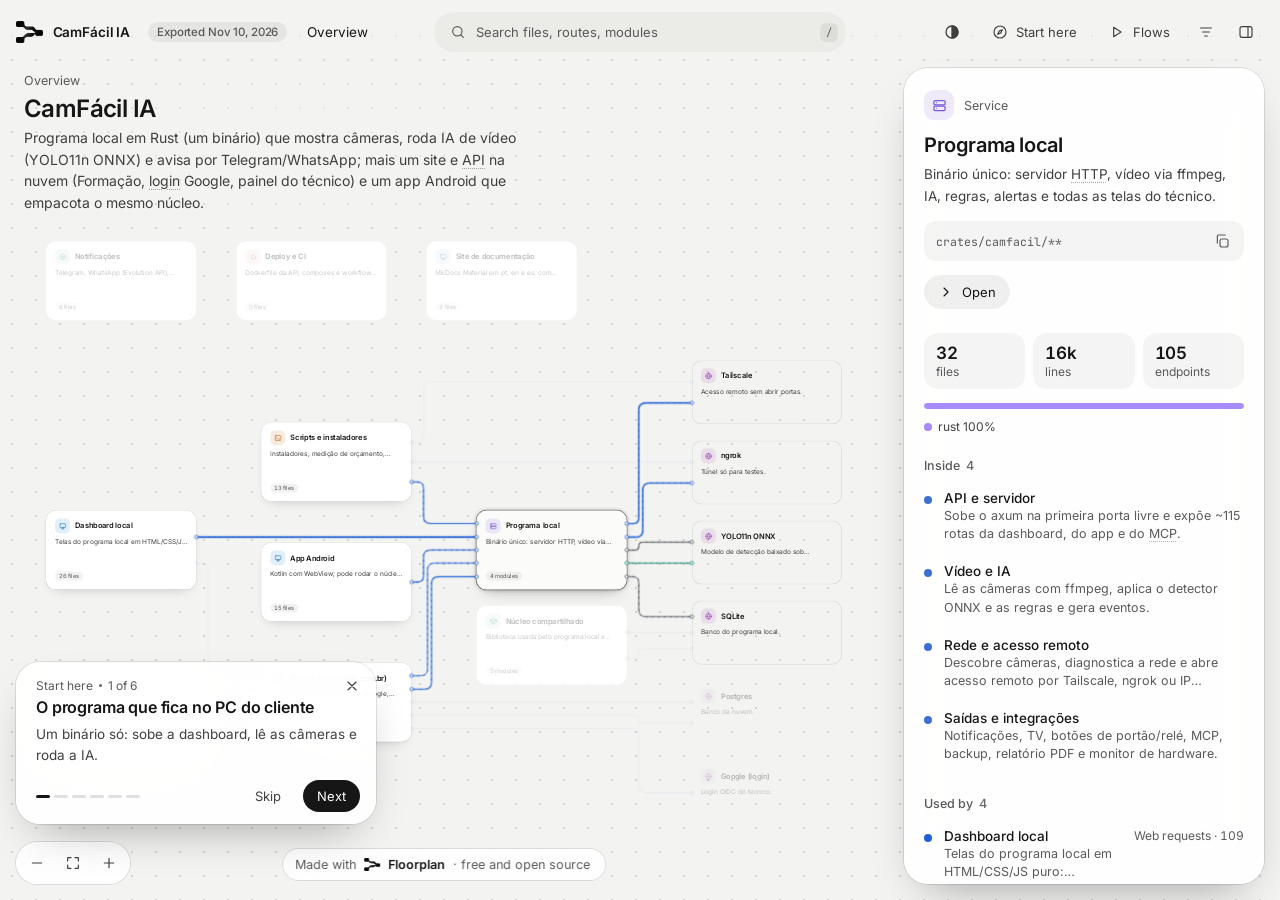
==== site-docs/mapa-do-codigo/index.html @ 89b9c749 "docs(readme): README mais enxuto, diagramas novos e mapa do código - "O que vem na caixa", "Novidade" ====
<!doctype html>
<html lang="en">
<head>
<meta charset="utf-8">
<meta name="viewport" content="width=device-width, initial-scale=1">
<script>
/* Theme: runs before anything is drawn so the page never flashes the wrong colours. "auto" follows the device. */
(() => {
  const KEY = 'floorplan-theme', root = document.documentElement, mq = matchMedia('(prefers-color-scheme: light)');
  let mem = 'auto';
  const valid = (v) => v === 'auto' || v === 'light' || v === 'dark';
  const get = () => { try { const v = localStorage.getItem(KEY); if (valid(v)) return v; } catch (e) {} return mem; };
  const apply = () => {
    const c = get();
    root.setAttribute('data-theme', c === 'auto' ? (mq.matches ? 'light' : 'dark') : c);
    window.dispatchEvent(new Event('floorplan-theme-change'));
  };
  apply();
  if (mq.addEventListener) mq.addEventListener('change', apply); else if (mq.addListener) mq.addListener(apply);
  addEventListener('storage', (e) => { if (e.key === KEY || e.key === null) apply(); }); // changed in another tab
  window.floorplanTheme = { get, set: (c) => {
    if (!valid(c)) return;
    mem = c; try { localStorage.setItem(KEY, c); } catch (e) {}
    root.classList.add('theme-switching'); apply();
    requestAnimationFrame(() => requestAnimationFrame(() => root.classList.remove('theme-switching')));
  } };
})();
</script>
<title>CamFácil IA map</title>
<link rel="icon" type="image/png" href="[data-uri]">
<style>@font-face{font-family:"Inter";font-style:normal;font-display:swap;font-weight:100 900;unicode-range:U+0000-00FF,U+0131,U+0152-0153,U+02BB-02BC,U+02C6,U+02DA,U+02DC,U+0304,U+0308,U+0329,U+2000-206F,U+20AC,U+2122,U+2191,U+2193,U+2212,U+2215,U+FEFF,U+FFFD;src:url([data-uri]) format("woff2")}
@font-face{font-family:"Inter";font-style:normal;font-display:swap;font-weight:100 900;unicode-range:U+0100-02BA,U+02BD-02C5,U+02C7-02CC,U+02CE-02D7,U+02DD-02FF,U+0304,U+0308,U+0329,U+1D00-1DBF,U+1E00-1E9F,U+1EF2-1EFF,U+2020,U+20A0-20AB,U+20AD-20C0,U+2113,U+2C60-2C7F,U+A720-A7FF;src:url([data-uri]) format("woff2")}
@font-face{font-family:"JetBrains Mono";font-style:normal;font-display:swap;font-weight:100 900;unicode-range:U+0000-00FF,U+0131,U+0152-0153,U+02BB-02BC,U+02C6,U+02DA,U+02DC,U+0304,U+0308,U+0329,U+2000-206F,U+20AC,U+2122,U+2191,U+2193,U+2212,U+2215,U+FEFF,U+FFFD;src:url([data-uri]) format("woff2")}
@font-face{font-family:"JetBrains Mono";font-style:normal;font-display:swap;font-weight:100 900;unicode-range:U+0100-02BA,U+02BD-02C5,U+02C7-02CC,U+02CE-02D7,U+02DD-02FF,U+0304,U+0308,U+0329,U+1D00-1DBF,U+1E00-1E9F,U+1EF2-1EFF,U+2020,U+20A0-20AB,U+20AD-20C0,U+2113,U+2C60-2C7F,U+A720-A7FF;src:url([data-uri]) format("woff2")}</style>
<style>
:root {
  --sans: "Inter", ui-sans-serif, system-ui, -apple-system, "Segoe UI", sans-serif;
  --mono: "JetBrains Mono", ui-monospace, "Cascadia Code", "SF Mono", Consolas, monospace;
  --bg: #0f0f0f; --bg-rgb: 15, 15, 15; --grid: #1f1f1f;
  --ink: 255, 255, 255; /* the colour the page tints with: white on dark, black on light */
  --surface: #191919; --surface-hover: #1e1e1e; --raise: #232323; --raise-2: #2b2b2b;
  --elev: rgba(26, 26, 26, .86); --hair: rgba(var(--ink), .06); --hair-2: rgba(var(--ink), .1);
  --text: #ececec; --text-2: #b4b4b4; --text-3: #8b8b8b; --text-4: #5c5c5c;
  --recent: #4ade80; --on-recent-text: #0b1f12;
  --on: #ececec; --on-hover: #fff; --on-text: #0f0f0f; /* solid buttons, badges and dots */
  --on-sev-text: #0f0f0f; /* text on a red or amber chip */
  --ok: #6fd7a8; --sev-high: #f28b8b; --sev-medium: #f0c36b; --sev-low: #8b8b8b;
  --warn-bg: rgba(240, 195, 107, .08); --warn-text: #f3d79b; --warn-sheet: rgba(46, 38, 18, .9);
  --ok-bg: rgba(111, 215, 168, .08); --ok-text: #a9e5c9; --err-text: #f6a5a5;
  --dir-bg: rgba(25, 25, 25, .7); --menu-solid: rgba(26, 26, 26, .94); --well: rgba(0, 0, 0, .3);
  --palette-bg: rgba(30, 30, 30, .96); --modal-bg: rgba(30, 30, 30, .97);
  --scrim: rgba(0, 0, 0, .45); --scrim-2: rgba(0, 0, 0, .5);
  --shadow-lift: 0 18px 40px -20px rgba(0, 0, 0, 1);
  --shadow-deep: 0 24px 64px -24px rgba(0, 0, 0, .9);
  --ring: rgba(var(--ink), .88); --focus: rgba(var(--ink), .16);
  --r-card: 20px; --r-panel: 24px; --r-ctl: 12px;
  --ease: cubic-bezier(.16, 1, .3, 1); --ease-io: cubic-bezier(.65, 0, .35, 1);
  --shadow-card: 0 1px 0 rgba(var(--ink), .035) inset, 0 12px 32px -20px rgba(0, 0, 0, .95);
  --shadow-float: 0 0 0 1px rgba(var(--ink), .05), 0 24px 64px -24px rgba(0, 0, 0, .9);
  --k-import: #6e6e6e; --k-http: #7aa7ff; --k-call: #b49cff; --k-rpc: #8f9bff; --k-event: #f19ac7; --k-queue: #f0c36b; --k-data: #63d2b8; --k-config: #6b7280; --k-contains: #4a4a4a;
  --n-ui: #7cc4ff; --n-service: #b49cff; --n-worker: #f0c36b; --n-library: #6fd7a8; --n-feature: #8fb4ff; --n-data: #63d2b8; --n-config: #a3a3a3;
  --n-test: #f19ac7; --n-script: #f5a66b; --n-infra: #f28b8b; --n-external: #e3a6f0; --n-misc: #8b8b8b; --n-dir: #a3a3a3; --n-file: #a3a3a3;
  --n-module: #a3a3a3; --n-symbol: #c7b8ff; --n-route: #7aa7ff; --n-connector: #8b8b8b;
  --m-GET: #6fd7a8; --m-POST: #7aa7ff; --m-PUT: #f0c36b; --m-PATCH: #c7a3ff; --m-DELETE: #f28b8b; --m-CALL: #6fcfd9; --m-ANY: #a3a3a3;
  --panel-w: 360px; --pw: calc(var(--panel-w) + 32px); --gutter: 28px;
  color-scheme: dark;
}
/* ---------- light theme: same variables, new values. Chosen by the Theme button (see ui/05-theme.js) ---------- */
:root[data-theme="light"] {
  color-scheme: light;
  --bg: #f3f3f1; --bg-rgb: 243, 243, 241; --grid: #d2d2ce; --ink: 0, 0, 0;
  --surface: #ffffff; --surface-hover: #fbfbfa; --raise: #ebebe8; --raise-2: #e0e0dc;
  --elev: rgba(255, 255, 255, .92); --hair: rgba(0, 0, 0, .09); --hair-2: rgba(0, 0, 0, .15);
  --text: #161616; --text-2: #3f3f3f; --text-3: #595959; --text-4: #666666;
  --recent: #157a3a; --on-recent-text: #fff;
  --on: #161616; --on-hover: #000; --on-text: #fff; --on-sev-text: #fff;
  --ok: #1a8a5b; --sev-high: #c94a4a; --sev-medium: #946000; --sev-low: #666666;
  --warn-bg: rgba(217, 160, 40, .16); --warn-text: #6b4500; --warn-sheet: rgba(255, 244, 214, .97);
  --ok-bg: rgba(26, 138, 91, .12); --ok-text: #14603f; --err-text: #b42323;
  --dir-bg: rgba(255, 255, 255, .7); --menu-solid: rgba(255, 255, 255, .96); --well: rgba(0, 0, 0, .06);
  --palette-bg: rgba(255, 255, 255, .98); --modal-bg: rgba(255, 255, 255, .98);
  --scrim: rgba(20, 20, 20, .32); --scrim-2: rgba(20, 20, 20, .38);
  --ring: rgba(0, 0, 0, .85); --focus: rgba(0, 0, 0, .14);
  --shadow-card: 0 0 0 1px rgba(0, 0, 0, .1), 0 1px 2px rgba(0, 0, 0, .06), 0 12px 28px -18px rgba(0, 0, 0, .3);
  --shadow-float: 0 0 0 1px rgba(0, 0, 0, .1), 0 20px 48px -22px rgba(0, 0, 0, .4);
  --shadow-lift: 0 16px 32px -18px rgba(0, 0, 0, .4);
  --shadow-deep: 0 20px 48px -22px rgba(0, 0, 0, .4);
  --k-import: #50555c; --k-http: #1f5fd6; --k-call: #6a45d6; --k-rpc: #4450cf; --k-event: #c43a85; --k-queue: #a8710c; --k-data: #0b7f6b; --k-config: #4f5661; --k-contains: #8d8d8d;
  --n-ui: #1f7ac4; --n-service: #7a5ad8; --n-worker: #a8710c; --n-library: #1a8a5b; --n-feature: #3b6fd1; --n-data: #0f8a76; --n-config: #666666;
  --n-test: #c43c86; --n-script: #c06a1d; --n-infra: #c94a4a; --n-external: #a24dbb; --n-misc: #666666; --n-dir: #666666; --n-file: #666666;
  --n-module: #666666; --n-symbol: #6a55c4; --n-route: #2f6fe0; --n-connector: #666666;
  --m-GET: #1a8a5b; --m-POST: #2f6fe0; --m-PUT: #a8710c; --m-PATCH: #7a4fd0; --m-DELETE: #c94a4a; --m-CALL: #0d7f8c; --m-ANY: #666666;
}
:root[data-theme="light"] .mark { filter: invert(1); } /* the logo image is white, so it is inverted to black */
:root[data-theme="light"] #search::placeholder { color: var(--text-3); } /* the browser's default grey is too faint on white */
html.theme-switching *, html.theme-switching *::before, html.theme-switching *::after { transition: none !important; } /* a change of theme is instant, never animated */
body.no-panel { --pw: 0px; }
* { box-sizing: border-box; }
html, body { margin: 0; height: 100%; background: var(--bg); color: var(--text); font-family: var(--sans); font-size: 13.5px; overflow: hidden; -webkit-font-smoothing: antialiased; }
button, input { font: inherit; color: inherit; }
button { -webkit-tap-highlight-color: transparent; }
::selection { background: rgba(var(--ink), .2); }
svg.i { width: 16px; height: 16px; fill: none; stroke: currentColor; stroke-width: 1.75; stroke-linecap: round; stroke-linejoin: round; flex: none; }
.glass { background: var(--elev); backdrop-filter: blur(20px) saturate(1.2); -webkit-backdrop-filter: blur(20px) saturate(1.2); box-shadow: var(--shadow-float); }
.kbd { font-family: var(--mono); font-size: 10.5px; color: var(--text-3); background: rgba(var(--ink), .06); border-radius: 6px; padding: 1px 6px; line-height: 17px; }

/* ---------- top bar: brand + path left, search centered, actions right ---------- */
header { position: fixed; inset: 0 0 auto 0; height: 64px; display: grid; grid-template-columns: 1fr auto 1fr; align-items: center; gap: 12px; padding: 0 16px; z-index: 10; pointer-events: none;
  background: linear-gradient(to bottom, rgba(var(--bg-rgb), .96) 35%, rgba(var(--bg-rgb), 0)); }
header > * { pointer-events: auto; }
.hl { display: flex; align-items: center; gap: 4px; min-width: 0; }
.hc { display: flex; justify-content: center; }
.hr { display: flex; align-items: center; justify-content: flex-end; gap: 4px; }
.brand { display: flex; align-items: center; gap: 10px; font-weight: 600; letter-spacing: -.01em; white-space: nowrap; padding-right: 6px; }
.mark { height: 22px; width: auto; display: block; flex: none; }
#crumbs { display: flex; align-items: center; min-width: 0; overflow: hidden; }
#crumbs .sep { color: var(--text-4); padding: 0 1px; }
#crumbs button { background: none; border: 0; padding: 6px 10px; border-radius: 999px; cursor: pointer; color: var(--text-3); white-space: nowrap; max-width: 220px; overflow: hidden; text-overflow: ellipsis; transition: background .2s var(--ease), color .2s var(--ease); }
#crumbs button:hover { background: rgba(var(--ink), .06); color: var(--text); }
#crumbs button.cur { color: var(--text); }
.btn { height: 36px; display: inline-flex; align-items: center; gap: 8px; padding: 0 14px; border-radius: 999px; border: 0; background: transparent; color: var(--text-2); cursor: pointer; white-space: nowrap; text-decoration: none; font-size: 13px;
  transition: background .2s var(--ease), color .2s var(--ease), transform .2s var(--ease); }
.btn:hover { background: rgba(var(--ink), .07); color: var(--text); }
.btn:active { transform: scale(.97); }
.btn.icon { width: 36px; padding: 0; justify-content: center; }
.btn.soft { background: rgba(var(--ink), .06); color: var(--text); }
.btn.soft:hover { background: rgba(var(--ink), .1); }
.btn.primary { background: var(--on); color: var(--on-text); }
.btn.primary:hover { background: var(--on-hover); }
.btn:disabled { opacity: .35; cursor: default; }
.btn .badge { min-width: 16px; height: 16px; border-radius: 999px; background: var(--on); color: var(--on-text); font-size: 10px; font-weight: 600; display: grid; place-items: center; padding: 0 4px; }
#btn-up[hidden] { display: none; }
#search-btn { width: min(460px, 36vw); height: 40px; justify-content: flex-start; gap: 10px; padding: 0 8px 0 16px; background: var(--raise); color: var(--text-3); }
/* the Theme button adds 48px (44px and a gap) to the right side, so the search box gives up the same, and the project name and buttons fit as before. Under 701px the bar is the phone layout's job and is left as it was. */
@media (min-width: 701px) { #search-btn { width: min(460px, max(calc(36vw - 48px), 250px)); } }
#search-btn:hover { background: var(--raise-2); color: var(--text-2); }
#search-btn .kbd { margin-left: auto; }
.rel { position: relative; }

/* ---------- canvas ---------- */
#stage { position: fixed; inset: 0; overflow: hidden; background-color: var(--bg); background-image: radial-gradient(var(--grid) 1px, transparent 1px); background-size: 24px 24px; }
#svg { width: 100%; height: 100%; display: block; cursor: grab; user-select: none; }
#svg.panning { cursor: grabbing; }
#svg { touch-action: none; } /* a finger drags the map instead of the browser taking the touch; only affects touch */
@media (pointer: coarse) { html, body { overscroll-behavior: none; } } /* no bounce of the page under the map */
#viewport { transform-origin: 0 0; }
#viewport.anim { transition: transform .5s var(--ease), opacity .35s var(--ease); }
#context { position: absolute; left: 24px; top: calc(var(--hh, 64px) + 8px); max-width: min(520px, calc(100% - var(--pw) - 64px)); pointer-events: none; transition: opacity .3s var(--ease); }
/* the flow bar takes the heading's place while a flow plays */
body.in-flow #context { opacity: 0; }
#context .k { display: inline-flex; align-items: center; gap: 8px; font-size: 12.5px; color: var(--text-3); }
#context .k .ico { width: 20px; height: 20px; border-radius: 7px; }
#context::before { content: ""; position: absolute; inset: -28px -60px -28px -40px; background: radial-gradient(closest-side, rgba(var(--bg-rgb), .9), rgba(var(--bg-rgb), 0)); z-index: -1; }
#context h1 { margin: 6px 0 4px; font-size: 24px; font-weight: 600; letter-spacing: -.025em; }
#context p { margin: 0; color: var(--text-2); line-height: 1.55; font-size: 14px; }
.ctx-more { display: none; } /* the More / Less toggle under the description is for phones */
#ask-live { position: absolute; width: 1px; height: 1px; overflow: hidden; clip-path: inset(50%); white-space: nowrap; }

/* ---------- cards ---------- */
.node foreignObject { pointer-events: none; overflow: visible; }
.node .card { pointer-events: auto; cursor: pointer; }
.fo-pad { width: 100%; height: 100%; padding: var(--gutter); }
.card { width: 100%; height: 100%; border-radius: var(--r-card); background: var(--surface); padding: 16px 18px; display: flex; flex-direction: column; gap: 7px; overflow: hidden; position: relative;
  box-shadow: var(--shadow-card); transition: background .25s var(--ease), box-shadow .25s var(--ease), transform .3s var(--ease);
  animation: cardIn .55s var(--ease) both; animation-delay: var(--d, 0ms); }
@keyframes cardIn { from { opacity: 0; transform: translateY(8px) scale(.985); } }
.card > * { flex-shrink: 0; }
.node:hover .card { background: var(--surface-hover); transform: translateY(-2px); box-shadow: 0 1px 0 rgba(var(--ink), .05) inset, var(--shadow-lift); }
/* selected: a soft ring that follows the card's radius, plus a faint halo */
.node.sel .card { background: var(--surface-hover); box-shadow: 0 0 0 1.5px rgba(var(--ink), .5), 0 0 0 6px rgba(var(--ink), .05), var(--shadow-lift); }
.node.sel .card.external { box-shadow: inset 0 0 0 1.5px rgba(var(--ink), .1), 0 0 0 1.5px rgba(var(--ink), .5), 0 0 0 6px rgba(var(--ink), .05); }
.node.flash .card { animation: flash 1.2s var(--ease) 2; }
@keyframes flash { 50% { box-shadow: 0 0 0 1.5px rgba(var(--ink), .6), 0 0 0 10px rgba(var(--ink), .08); } }
.head { display: flex; align-items: center; gap: 10px; min-width: 0; }
.ico { width: 30px; height: 30px; border-radius: 10px; display: grid; place-items: center; flex: none; color: var(--c); background: color-mix(in srgb, var(--c) 13%, transparent); }
.ico svg { width: 15px; height: 15px; fill: none; stroke: currentColor; stroke-width: 2; stroke-linecap: round; stroke-linejoin: round; }
.title { font-size: 15px; font-weight: 600; letter-spacing: -.015em; line-height: 1.3; overflow: hidden; min-width: 0; flex: 1; display: -webkit-box; -webkit-box-orient: vertical; -webkit-line-clamp: 2; overflow-wrap: anywhere; }
.card > .title { flex: none; } /* an endpoint's name, on its own row under the method and path */
/* footer: size on the left, recent-work pill on the right, pinned to the bottom of the card */
.foot { margin-top: auto; display: flex; align-items: center; justify-content: space-between; gap: 8px; min-height: 23px; }
.foot .meta { align-self: center; }
svg.lod-low .foot .meta { visibility: hidden; }
.title.mono { font-family: var(--mono); font-size: 13px; font-weight: 500; }
.meta { font-size: 11.5px; color: var(--text-3); white-space: nowrap; font-variant-numeric: tabular-nums; background: rgba(var(--ink), .05); border-radius: 999px; padding: 2px 8px; }
.desc { color: var(--text-2); font-size: 13px; line-height: 19px; display: -webkit-box; -webkit-box-orient: vertical; -webkit-line-clamp: var(--lines, 2); overflow: hidden; max-height: calc(var(--lines, 2) * 19px); }
.desc[style*="--lines:1"] { -webkit-line-clamp: 1; } .desc[style*="--lines:2"] { -webkit-line-clamp: 2; } .desc[style*="--lines:3"] { -webkit-line-clamp: 3; }
.desc.empty { color: var(--text-4); }
.method { font-family: var(--mono); font-size: 10.5px; font-weight: 600; padding: 3px 8px; border-radius: 8px; color: var(--m); background: color-mix(in srgb, var(--m) 14%, transparent); letter-spacing: .02em; flex: none; }
.rpath { font-family: var(--mono); font-size: 12px; color: var(--text-2); white-space: nowrap; overflow: hidden; text-overflow: ellipsis; min-width: 0; }
.card.external { background: transparent; box-shadow: inset 0 0 0 1.5px rgba(var(--ink), .1); }
.node:hover .card.external { background: rgba(var(--ink), .03); }
.card.dir { background: var(--dir-bg); box-shadow: inset 0 0 0 1px rgba(var(--ink), .05); }
.card.module { background: var(--raise); }
/* recent work: cards Claude just changed (green ring + tag), and the parts that contain them (soft ring + count) */
.card.recent { box-shadow: inset 0 0 0 1.5px color-mix(in srgb, var(--recent) 62%, transparent), var(--shadow-card); }
.node:hover .card.recent { box-shadow: inset 0 0 0 1.5px color-mix(in srgb, var(--recent) 85%, transparent), var(--shadow-lift); }
.card.recent-in { box-shadow: inset 0 0 0 1px color-mix(in srgb, var(--recent) 30%, transparent), var(--shadow-card); }
.rw { flex: none; display: inline-flex; align-items: center; gap: 5px; font-size: 11px; font-weight: 600; line-height: 1; color: var(--recent); background: color-mix(in srgb, var(--recent) 13%, transparent); border-radius: 999px; padding: 4px 8px 4px 7px; white-space: nowrap; }
.rw::before { content: ""; width: 6px; height: 6px; border-radius: 50%; background: currentColor; }
.rw.soft { font-weight: 500; }
body.no-recent .rw { display: none; }
body.no-recent .card.recent, body.no-recent .card.recent-in { box-shadow: var(--shadow-card); }
svg.lod-low .rw { font-size: 18px; padding: 6px 12px; }
.card.has-note .title::after { content: ""; display: inline-block; width: 6px; height: 6px; border-radius: 50%; background: var(--sev-medium); margin-left: 8px; vertical-align: middle; }
.card.connector { flex-direction: row; align-items: center; gap: 10px; padding: 0 14px 0 10px; border-radius: var(--r-card); background: var(--raise); }
.card.connector .ico { width: 26px; height: 26px; border-radius: 9px; }
.card.connector .lbl { white-space: nowrap; overflow: hidden; text-overflow: ellipsis; color: var(--text-2); font-weight: 500; font-size: 13px; flex: 1; }
.card.connector .dir-ico { color: var(--text-4); display: grid; }
.card.connector .dir-ico svg { width: 14px; height: 14px; fill: none; stroke: currentColor; stroke-width: 2; stroke-linecap: round; stroke-linejoin: round; }
.anote { margin-top: 4px; display: flex; gap: 9px; align-items: flex-start; padding: 9px 11px; border-radius: 14px; background: rgba(var(--ink), .05); font-size: 12.5px; line-height: 1.45; color: var(--text); }
.anote b { flex: none; width: 19px; height: 19px; border-radius: 999px; background: var(--on); color: var(--on-text); display: grid; place-items: center; font-size: 10.5px; font-weight: 700; }
.anote span { display: -webkit-box; -webkit-line-clamp: 2; -webkit-box-orient: vertical; overflow: hidden; }
svg.lod-mid .desc { -webkit-line-clamp: 1 !important; max-height: 19px; }
svg.lod-low .meta, svg.lod-low .anote { visibility: hidden; }
/* far out, the big title and the footer pill are what's readable: drop the description so they fit */
svg.lod-low .desc { display: none; }
svg.lod-low .title { font-size: 22px; white-space: normal; }
svg.dim .node:not(.hl) .card { box-shadow: none; }
svg.dim .node:not(.hl) .card > * { opacity: .28; transition: opacity .3s var(--ease); }

/* ---------- edges ---------- */
.edges { animation: fadeIn .7s var(--ease) .12s both; }
/* column brackets over a view: what uses this part · what's inside it · what it uses */
.cols { animation: fadeIn .7s var(--ease) .2s both; pointer-events: none; }
.cols path { fill: none; stroke: rgba(var(--ink), .16); stroke-width: 1.5; stroke-linecap: round; stroke-linejoin: round; }
.cols text { fill: var(--text-3); font: 500 13px Inter, system-ui, sans-serif; letter-spacing: -.005em; dominant-baseline: central; text-anchor: middle; }
@keyframes fadeIn { from { opacity: 0; } }
.edge { color: var(--k-import); }
.edge .trace { fill: none; stroke: currentColor; stroke-opacity: .5; stroke-linecap: round; stroke-linejoin: round; transition: stroke-opacity .25s var(--ease), stroke-width .25s var(--ease); }
.edge .flow { fill: none; stroke: currentColor; stroke-width: 2; stroke-dasharray: 2 10; stroke-linecap: round; opacity: 0; transition: opacity .25s var(--ease); }
.edge .hit { fill: none; stroke: transparent; stroke-width: 16; cursor: pointer; }
.edge .port { fill: var(--bg); stroke: currentColor; stroke-width: 1.5; transition: opacity .25s var(--ease); }
.edge.k-config .trace { stroke-dasharray: 5 5; }
.edge.k-contains .trace { stroke-dasharray: 2 6; stroke-opacity: .9; }
.edge:hover .trace, .edge.hl .trace { stroke-opacity: 1; }
.edge:hover .flow, .edge.hl .flow { opacity: .95; animation: flow 1.1s linear infinite; }
@keyframes flow { to { stroke-dashoffset: -24; } }
svg.dim .edge:not(.hl) { opacity: .1; }
.edge { transition: opacity .3s var(--ease); }
.pulse { fill: var(--on-hover); filter: drop-shadow(0 0 6px rgba(var(--ink), .8)); }
.flowlink { fill: none; stroke: var(--on); stroke-opacity: .7; stroke-width: 2; stroke-dasharray: 5 7; animation: flow 1.1s linear infinite; }

/* ---------- floating chrome ---------- */
#zoom { position: absolute; left: 16px; bottom: 16px; display: flex; padding: 4px; gap: 2px; border-radius: 999px; }
#zoom button { width: 34px; height: 34px; border: 0; background: none; color: var(--text-2); border-radius: 999px; cursor: pointer; display: grid; place-items: center; transition: background .2s var(--ease), color .2s var(--ease); }
#zoom button:hover { background: rgba(var(--ink), .08); color: var(--text); }
.menu { position: absolute; z-index: 30; min-width: 230px; padding: 6px; border-radius: 18px; display: none; transform-origin: top right; }
.menu.open { display: block; animation: menuIn .22s var(--ease); }
@keyframes menuIn { from { opacity: 0; transform: translateY(-4px) scale(.97); } }
#flowmenu, #legend { top: 44px; right: 0; width: 320px; }
#flowmenu .r { padding: 10px 12px; border-radius: 12px; cursor: pointer; transition: background .15s var(--ease); }
#flowmenu .r:hover { background: rgba(var(--ink), .07); }
#flowmenu .r b { font-weight: 500; display: block; }
#flowmenu .r span { color: var(--text-3); font-size: 12.5px; }
#flowmenu .r.custom { display: flex; gap: 8px; align-items: flex-start; }
#flowmenu .r.custom .rt { flex: 1; min-width: 0; }
#flowmenu .r .del { border: 0; background: none; color: var(--text-4); border-radius: 999px; width: 26px; height: 26px; display: grid; place-items: center; cursor: pointer; opacity: 0; transition: opacity .15s var(--ease), background .15s var(--ease); flex: none; }
#flowmenu .r:hover .del { opacity: 1; }
#flowmenu .r .del:hover { background: rgba(var(--ink), .1); color: var(--text); }
#flowmenu .yours { font-size: 11px; color: var(--text-3); background: rgba(var(--ink), .06); border-radius: 999px; padding: 1px 7px; margin-left: 6px; font-weight: 400; }
#flowmenu .new { display: flex; align-items: center; gap: 10px; color: var(--text); }
#flowmenu .new svg { color: var(--text-3); }
.ff { padding: 8px 6px 6px; }
.ff label { display: block; font-size: 12.5px; color: var(--text-3); padding: 2px 6px 8px; }
.ff textarea { width: 100%; min-height: 84px; resize: none; background: rgba(var(--ink), .05); border: 0; border-radius: 14px; padding: 11px 13px; color: var(--text); outline: none; font: inherit; line-height: 1.5; transition: background .2s var(--ease), box-shadow .2s var(--ease); }
.ff textarea:focus { background: rgba(var(--ink), .07); box-shadow: 0 0 0 1px rgba(var(--ink), .14); }
.ff .ffa { display: flex; justify-content: flex-end; gap: 6px; margin-top: 10px; }
.ff .ffa .btn { height: 34px; }
.ff .note { font-size: 12px; color: var(--text-4); padding: 8px 6px 0; }
#legend { width: 250px; }
#legend .lh { padding: 8px 12px 6px; font-size: 12px; color: var(--text-3); }
#legend label { display: flex; align-items: center; gap: 10px; padding: 9px 12px; border-radius: 12px; cursor: pointer; color: var(--text); user-select: none; transition: background .15s var(--ease); }
#legend label:hover { background: rgba(var(--ink), .07); }
#legend label.off { color: var(--text-4); }
#legend label.off .sw { opacity: .25; }
#legend input { display: none; }
#legend .sw { width: 16px; height: 3px; border-radius: 2px; }
#legend .n { margin-left: auto; color: var(--text-3); font-variant-numeric: tabular-nums; font-size: 12px; }
#legend .tog { width: 28px; height: 16px; border-radius: 999px; background: rgba(var(--ink), .12); position: relative; transition: background .2s var(--ease); flex: none; }
#legend .tog::after { content: ""; position: absolute; left: 2px; top: 2px; width: 12px; height: 12px; border-radius: 50%; background: var(--text-3); transition: transform .25s var(--ease), background .2s var(--ease); }
#legend label:not(.off) .tog { background: rgba(var(--ink), .28); }
#legend label:not(.off) .tog::after { transform: translateX(12px); background: var(--on-hover); }
#ctxmenu { position: fixed; display: block; transform-origin: top left; }
#ctxmenu[hidden] { display: none; }
#ctxmenu:not([hidden]) { animation: menuIn .18s var(--ease); }
.mi { width: 100%; display: flex; align-items: center; gap: 10px; padding: 9px 12px; border: 0; border-radius: 12px; background: none; cursor: pointer; color: var(--text); text-align: left; font-size: 13px; transition: background .15s var(--ease); }
.mi:hover { background: rgba(var(--ink), .08); }
.mi svg { color: var(--text-3); }
.mi .hint { margin-left: auto; color: var(--text-4); font-size: 12px; }
.mi-sep { height: 1px; background: var(--hair); margin: 5px 8px; }
.mi-title { padding: 8px 12px 6px; font-size: 12px; color: var(--text-3); white-space: nowrap; overflow: hidden; text-overflow: ellipsis; max-width: 280px; }
#flowbar { position: absolute; left: calc((100% - var(--pw)) / 2); top: calc(var(--hh, 64px) + 12px); transform: translateX(-50%); width: min(680px, calc(100% - var(--pw) - 48px)); padding: 14px 14px 14px 20px; display: flex; gap: 12px; align-items: center; z-index: 3; border-radius: var(--r-panel); animation: sheetIn .4s var(--ease); transition: left .45s var(--ease); }
#flowbar[hidden] { display: none; }
#flowbar .fk { font-size: 12px; color: var(--text-3); margin-bottom: 2px; }
#flowbar .ft { flex: 1; min-width: 0; line-height: 1.5; }
#flowbar .ft b { font-weight: 600; }
#flowbar .ft span { color: var(--text-2); }
#flowbar .dots { display: flex; gap: 4px; margin-top: 8px; }
#flowbar .dots i { width: 18px; height: 3px; border-radius: 2px; background: rgba(var(--ink), .12); transition: background .3s var(--ease); }
#flowbar .dots i.on { background: var(--on); }
#tooltip { position: absolute; pointer-events: none; padding: 11px 13px; max-width: 320px; z-index: 6; font-size: 12.5px; line-height: 1.5; border-radius: 16px; animation: tipIn .2s var(--ease); }
@keyframes tipIn { from { opacity: 0; transform: translateY(3px); } }
#tooltip[hidden] { display: none; }
#tooltip .tt { font-weight: 600; }
#tooltip .td { color: var(--text-2); }
#tooltip .tp { color: var(--text-3); font-family: var(--mono); font-size: 11.5px; margin-top: 4px; word-break: break-all; white-space: pre-line; }
#tooltip .th { display: flex; gap: 10px; margin-top: 8px; color: var(--text-3); font-size: 11.5px; }
#tooltip .trw { margin-top: 9px; padding: 8px 10px; border-radius: 11px; background: color-mix(in srgb, var(--recent) 9%, transparent); }
#tooltip .trh { display: flex; align-items: center; gap: 6px; color: var(--recent); font-size: 11.5px; font-weight: 600; }
#tooltip .trh::before { content: ""; width: 6px; height: 6px; border-radius: 50%; background: currentColor; flex: none; }
#tooltip .trn { color: var(--text); margin-top: 3px; }
#tooltip .th span { display: inline-flex; gap: 5px; align-items: center; }
#loading { position: absolute; left: calc((100% - var(--pw)) / 2); top: 50%; transform: translate(-50%, -50%); padding: 10px 16px; border-radius: 999px; font-size: 12.5px; color: var(--text-2); opacity: 0; transition: opacity .3s var(--ease); pointer-events: none; }
#loading.on { opacity: 1; }
#empty { position: absolute; inset: 0; display: grid; place-items: center; color: var(--text-3); pointer-events: none; }

/* ---------- inspector (floating) ---------- */
#panel { position: fixed; top: calc(var(--hh, 64px) + 4px); right: 16px; bottom: 16px; width: var(--panel-w); border-radius: var(--r-panel); overflow: auto; z-index: 5;
  background: var(--elev); backdrop-filter: blur(24px) saturate(1.2); -webkit-backdrop-filter: blur(24px) saturate(1.2); box-shadow: var(--shadow-float);
  transition: transform .45s var(--ease), opacity .3s var(--ease); }
body.no-panel #panel { transform: translateX(24px) scale(.98); opacity: 0; pointer-events: none; }
#panel-resize { position: fixed; top: calc(var(--hh, 64px) + 20px); bottom: 32px; right: calc(var(--panel-w) + 16px - 6px); width: 12px; cursor: ew-resize; z-index: 6; display: grid; place-items: center; transition: opacity .3s var(--ease); }
#panel-resize::after { content: ""; width: 4px; height: 40px; border-radius: 999px; background: rgba(var(--ink), .14); opacity: 0; transition: opacity .2s var(--ease), height .25s var(--ease), background .2s var(--ease); }
#panel-resize:hover::after, body.resizing #panel-resize::after { opacity: 1; height: 64px; }
body.resizing #panel-resize::after { background: rgba(var(--ink), .4); }
body.resizing, body.resizing * { cursor: ew-resize !important; user-select: none; }
body.resizing #panel, body.resizing #ask, body.resizing #flowbar { transition: none; }
body.exported #ask { display: none; }
#madewith { position: absolute; left: calc((100% - var(--pw)) / 2); bottom: 20px; transform: translateX(-50%); z-index: 4; display: inline-flex; align-items: center; gap: 8px; padding: 8px 15px 8px 12px; border-radius: 999px; font-size: 12.5px; color: var(--text-3); text-decoration: none; white-space: nowrap; transition: left .45s var(--ease), color .15s var(--ease); }
#madewith .mark { height: 13px; }
#madewith b { color: var(--text); font-weight: 600; }
#madewith:hover { color: var(--text); }
@media (max-width: 700px) { #madewith .x { display: none; } }
.xtag { font-size: 11.5px; font-weight: 500; color: var(--text-3); background: rgba(var(--ink), .06); border-radius: 999px; padding: 3px 9px; margin-left: 8px; white-space: nowrap; cursor: default; }
body.no-panel #panel-resize { opacity: 0; pointer-events: none; }
#panel::-webkit-scrollbar { width: 12px; } #panel::-webkit-scrollbar-thumb { background: rgba(var(--ink), .1); border-radius: 10px; border: 4px solid transparent; background-clip: padding-box; }
#panel > * { animation: panelIn .4s var(--ease) both; }
@keyframes panelIn { from { opacity: 0; transform: translateY(6px); } }
.sec { padding: 18px 20px 6px; }
.sec:first-child { padding-top: 22px; }
.sec:last-child { padding-bottom: 22px; }
.sec h3 { margin: 0 0 8px; font-size: 12.5px; font-weight: 500; color: var(--text-3); display: flex; align-items: center; gap: 6px; }
.sec h3 .c { color: var(--text-4); }
.ph { display: flex; align-items: center; gap: 10px; margin-bottom: 12px; }
.ph .kindlabel { font-size: 12.5px; color: var(--text-3); text-transform: capitalize; }
.pt { margin: 0 0 6px; font-size: 20px; font-weight: 600; letter-spacing: -.02em; line-height: 1.3; word-break: break-word; }
.pd { margin: 0; color: var(--text-2); line-height: 1.6; }
.pd.empty { color: var(--text-4); }
.pp { display: flex; align-items: center; gap: 6px; margin-top: 14px; font-family: var(--mono); font-size: 11.5px; color: var(--text-3); background: rgba(var(--ink), .04); border-radius: 12px; padding: 8px 10px 8px 12px; word-break: break-all; }
.pp button { margin-left: auto; background: none; border: 0; color: var(--text-3); cursor: pointer; padding: 4px; display: grid; border-radius: 8px; transition: background .2s var(--ease), color .2s var(--ease); }
.pp button:hover { color: var(--text); background: rgba(var(--ink), .08); }
.actions { display: flex; gap: 6px; margin-top: 14px; flex-wrap: wrap; }
.actions .btn { height: 34px; }
.stats { display: grid; grid-template-columns: repeat(3, 1fr); gap: 8px; }
.stats div { background: rgba(var(--ink), .04); border-radius: 14px; padding: 10px 12px; }
.stats b { display: block; font-size: 17px; font-weight: 600; font-variant-numeric: tabular-nums; letter-spacing: -.01em; }
.stats span { font-size: 12px; color: var(--text-3); }
.bar { display: flex; height: 6px; border-radius: 999px; overflow: hidden; margin: 14px 0 10px; gap: 3px; }
.bar span { border-radius: 999px; }
.legend-row { display: flex; flex-wrap: wrap; gap: 4px 14px; font-size: 12px; color: var(--text-2); }
.legend-row span { display: inline-flex; align-items: center; gap: 6px; }
.dot { width: 8px; height: 8px; border-radius: 999px; display: inline-block; flex: none; }
.list { display: flex; flex-direction: column; gap: 2px; margin: 0 -10px; }
.row { display: flex; align-items: flex-start; gap: 12px; padding: 9px 10px; border-radius: 14px; cursor: pointer; text-decoration: none; color: inherit; transition: background .15s var(--ease); }
.row:hover { background: rgba(var(--ink), .06); }
.row .dot { margin-top: 6px; }
.row .rt { flex: 1; min-width: 0; }
.row .rn { font-weight: 500; white-space: nowrap; overflow: hidden; text-overflow: ellipsis; }
.row .rd { color: var(--text-3); font-size: 12.5px; line-height: 1.45; display: -webkit-box; -webkit-line-clamp: 2; -webkit-box-orient: vertical; overflow: hidden; margin-top: 1px; }
.row .rp { font-family: var(--mono); font-size: 11.5px; color: var(--text-3); white-space: nowrap; overflow: hidden; text-overflow: ellipsis; }
.row .rc { font-size: 12px; color: var(--text-3); white-space: nowrap; font-variant-numeric: tabular-nums; }
.more { color: var(--text-4); font-size: 12.5px; padding: 6px 10px; }
.tags { display: flex; flex-wrap: wrap; gap: 6px; }
.tag { font-family: var(--mono); font-size: 11.5px; color: var(--text-2); background: rgba(var(--ink), .05); border-radius: 999px; padding: 3px 10px; }
.callout { margin-top: 14px; padding: 11px 13px; border-radius: 14px; background: var(--warn-bg); color: var(--warn-text); font-size: 13px; line-height: 1.55; }

/* ---------- command palette ---------- */
#palette { position: fixed; inset: 0; z-index: 40; background: var(--scrim); backdrop-filter: blur(4px); display: none; align-items: flex-start; justify-content: center; padding-top: 14vh; }
#palette.open { display: flex; animation: fadeIn .2s var(--ease); }
#palette .box { width: min(640px, calc(100% - 32px)); overflow: hidden; border-radius: var(--r-panel); animation: menuIn .3s var(--ease); background: var(--palette-bg); }
#palette .in { display: flex; align-items: center; gap: 12px; padding: 0 20px; color: var(--text-3); }
#palette input { flex: 1; height: 58px; background: none; border: 0; outline: none; font-size: 16px; color: var(--text); }
#results { max-height: 52vh; overflow: auto; padding: 0 8px 8px; }
#results .r { display: flex; gap: 12px; align-items: center; padding: 10px 12px; border-radius: 14px; cursor: pointer; }
#results .r.active { background: rgba(var(--ink), .07); }
#results .r .rt { flex: 1; min-width: 0; }
#results .r .rn { font-weight: 500; white-space: nowrap; overflow: hidden; text-overflow: ellipsis; }
#results .r .rd { color: var(--text-3); font-size: 12.5px; white-space: nowrap; overflow: hidden; text-overflow: ellipsis; }
#results .r .rk { font-size: 12px; color: var(--text-4); white-space: nowrap; max-width: 200px; overflow: hidden; text-overflow: ellipsis; }
#results .empty { padding: 22px; color: var(--text-3); text-align: center; }
#palette .hint { display: flex; gap: 16px; padding: 12px 20px; color: var(--text-4); font-size: 12px; background: rgba(var(--ink), .02); }

/* ---------- ask ---------- */
#ask { position: absolute; left: calc((100% - var(--pw)) / 2); bottom: 20px; transform: translateX(-50%); width: min(700px, calc(100% - var(--pw) - 320px)); min-width: 320px; z-index: 4; display: flex; flex-direction: column; gap: 10px; transition: left .45s var(--ease), width .45s var(--ease); }
#ask-form { display: flex; align-items: center; gap: 10px; padding: 8px 8px 8px 18px; border-radius: 28px; transition: box-shadow .25s var(--ease); flex-wrap: wrap; }
#ask-form:focus-within { box-shadow: 0 0 0 1px rgba(var(--ink), .16), var(--shadow-deep); }
#ask-chips { display: contents; }
.chip { display: inline-flex; align-items: center; gap: 7px; height: 30px; padding: 0 6px 0 8px; border-radius: 999px; background: rgba(var(--ink), .08); font-size: 12.5px; max-width: 220px; animation: chipIn .3s var(--ease); }
@keyframes chipIn { from { opacity: 0; transform: scale(.9); } }
.chip .ico { width: 20px; height: 20px; border-radius: 999px; }
.chip .ico svg { width: 11px; height: 11px; }
.chip span { white-space: nowrap; overflow: hidden; text-overflow: ellipsis; }
.chip button { border: 0; background: none; color: var(--text-3); cursor: pointer; width: 20px; height: 20px; border-radius: 999px; display: grid; place-items: center; flex: none; }
.chip button:hover { background: rgba(var(--ink), .1); color: var(--text); }
/* a blueprint's Ask / Change switch */
#ask-mode { display: inline-flex; flex: none; gap: 2px; padding: 3px; margin-left: -10px; border-radius: 999px; background: rgba(var(--ink), .06); }
#ask-mode button { border: 0; background: none; color: var(--text-3); font: inherit; font-size: 12.5px; font-weight: 500; height: 28px; padding: 0 12px; border-radius: 999px; cursor: pointer; transition: background .15s var(--ease), color .15s var(--ease); }
#ask-mode button:hover { color: var(--text); }
#ask-mode button.on { background: var(--surface); color: var(--text); box-shadow: 0 1px 2px rgba(0, 0, 0, .18); }
#ask-mode button:focus-visible { outline: 2px solid var(--ring); outline-offset: 1px; }
#ask-input { flex: 1; min-width: 160px; height: 38px; background: none; border: 0; outline: none; font-size: 15px; color: var(--text); }
#ask-input::placeholder { color: var(--text-3); }
#ask-input:disabled { cursor: not-allowed; }
.engine { font-size: 12px; color: var(--text-3); background: rgba(var(--ink), .05); border-radius: 999px; padding: 4px 10px; white-space: nowrap; display: inline-flex; align-items: center; gap: 7px; }
.engine i { width: 6px; height: 6px; border-radius: 50%; background: var(--text-4); }
.engine.ok i { background: var(--ok); box-shadow: 0 0 8px color-mix(in srgb, var(--ok) 80%, transparent); }
.engine.warn { color: var(--warn-text); background: var(--warn-bg); }
.engine.warn i { background: var(--sev-medium); }
.einfo { background: none; border: 0; padding: 0; margin-left: 1px; color: var(--text-3); cursor: pointer; display: grid; }
.einfo:hover { color: var(--text); }
.einfo svg { width: 14px; height: 14px; }
#ask-send { width: 38px; height: 38px; border-radius: 999px; border: 0; background: var(--on); color: var(--on-text); cursor: pointer; display: grid; place-items: center; flex: none; transition: transform .2s var(--ease), background .2s var(--ease), opacity .2s; }
#ask-send:hover:not(:disabled) { transform: scale(1.06); background: var(--on-hover); }
#ask-send:disabled { background: rgba(var(--ink), .1); color: var(--text-4); cursor: default; }
#ask-send.stop { background: rgba(var(--ink), .14); color: var(--text); }
#ask-warn { display: flex; align-items: center; gap: 12px; padding: 12px 14px 12px 16px; border-radius: 20px; font-size: 13px; line-height: 1.5; color: var(--warn-text); background: var(--warn-sheet); backdrop-filter: blur(16px); animation: sheetIn .35s var(--ease); }
#ask-warn[hidden] { display: none; }
#ask-warn.info { color: var(--text-2); background: var(--elev); box-shadow: var(--shadow-float); }
#ask-warn code { font-family: var(--mono); font-size: 12px; background: var(--well); padding: 1px 7px; border-radius: 7px; color: var(--text); }
#ask-warn.info code { background: rgba(var(--ink), .07); }
#ask-warn a { color: inherit; text-underline-offset: 3px; }
#ask-warn.info a { color: var(--text); }
#ask-warn button { margin-left: auto; background: rgba(var(--ink), .08); border: 0; color: inherit; border-radius: 999px; padding: 6px 12px; cursor: pointer; font-size: 12.5px; white-space: nowrap; }
#ask-warn button:hover { background: rgba(var(--ink), .14); }
#ask-sheet { max-height: min(46vh, 480px); display: flex; flex-direction: column; overflow: hidden; border-radius: var(--r-panel); animation: sheetIn .45s var(--ease); }
@keyframes sheetIn { from { opacity: 0; transform: translateY(12px) scale(.985); } }
#ask-sheet[hidden] { display: none; }
#ask-sheet .sh { display: flex; align-items: center; gap: 6px; padding: 12px 12px 4px 20px; }
#ask-sheet .sh .q { flex: 1; min-width: 0; color: var(--text-3); font-size: 13px; white-space: nowrap; overflow: hidden; text-overflow: ellipsis; }
#ask-sheet .sh .btn { height: 32px; }
#ask-sheet .sb { padding: 6px 20px 18px; overflow: auto; line-height: 1.65; color: var(--text); font-size: 14px; }
#ask-sheet .sb p { margin: 0 0 10px; }
#ask-sheet .sb ul, #ask-sheet .sb ol { margin: 0 0 10px; padding-left: 20px; }
#ask-sheet .sb li { margin: 3px 0; }
#ask-sheet .sb code { font-family: var(--mono); font-size: 12.5px; background: rgba(var(--ink), .07); padding: 1px 6px; border-radius: 6px; }
#ask-sheet .sb strong { font-weight: 600; }
.ref { display: inline-flex; align-items: center; gap: 6px; padding: 0 9px 0 7px; border-radius: 999px; background: rgba(var(--ink), .08); color: var(--text); cursor: pointer; font-weight: 500; font-size: 13px; line-height: 23px; white-space: nowrap; vertical-align: 1px; transition: background .2s var(--ease); }
.ref:hover { background: rgba(var(--ink), .15); }
.ref i { width: 7px; height: 7px; border-radius: 999px; background: var(--c); }
.progress { display: flex; flex-direction: column; gap: 7px; font-size: 13px; color: var(--text-3); }
.progress div { display: flex; align-items: center; gap: 10px; animation: chipIn .3s var(--ease); }
.progress div:last-child { color: var(--text); }
.spin { width: 13px; height: 13px; border-radius: 50%; border: 2px solid rgba(var(--ink), .15); border-top-color: var(--on); animation: spin .8s linear infinite; flex: none; }
@keyframes spin { to { transform: rotate(360deg); } }
.followups { display: flex; flex-wrap: wrap; gap: 6px; margin-top: 8px; }
.followups button { background: rgba(var(--ink), .06); border: 0; color: var(--text-2); border-radius: 999px; padding: 7px 13px; cursor: pointer; font-size: 12.5px; text-align: left; transition: background .2s var(--ease), color .2s var(--ease); }
.followups button:hover { background: rgba(var(--ink), .11); color: var(--text); }
.sheet-actions { display: flex; gap: 6px; margin-top: 12px; flex-wrap: wrap; }
.err { color: var(--err-text); }

/* ---------- extension chrome: header slot, modal, toast, grouped lists ---------- */
.hr-ext { display: contents; }
#modal { position: fixed; inset: 0; z-index: 45; background: var(--scrim-2); backdrop-filter: blur(4px); display: none; align-items: center; justify-content: center; padding: 24px; }
#modal.open { display: flex; animation: fadeIn .2s var(--ease); }
#modal .box { width: min(620px, 100%); max-height: min(80vh, 760px); overflow: auto; border-radius: var(--r-panel); background: var(--modal-bg); animation: menuIn .3s var(--ease); padding: 22px 24px 20px; }
#modal h2 { margin: 0 0 8px; font-size: 18px; font-weight: 600; letter-spacing: -.015em; }
#modal .mb { color: var(--text-2); line-height: 1.6; }
#modal pre { white-space: pre-wrap; word-break: break-word; font-family: var(--mono); font-size: 12px; line-height: 1.55; background: rgba(var(--ink), .05); border-radius: 14px; padding: 14px 16px; color: var(--text); margin: 12px 0 0; max-height: 46vh; overflow: auto; }
#modal .ma { display: flex; justify-content: flex-end; gap: 8px; margin-top: 18px; flex-wrap: wrap; }
#toast { position: fixed; left: calc((100% - var(--pw)) / 2); bottom: 96px; transform: translateX(-50%); z-index: 50; padding: 10px 16px; border-radius: 999px; font-size: 13px; pointer-events: none; opacity: 0; transition: opacity .25s var(--ease), transform .3s var(--ease); }
#toast.on { opacity: 1; transform: translateX(-50%) translateY(-4px); }
.group-h { display: flex; align-items: baseline; gap: 8px; margin: 14px 0 4px; font-size: 12.5px; color: var(--text-2); font-weight: 500; }
.group-h:first-of-type { margin-top: 2px; }
.group-h .gd { color: var(--text-4); font-weight: 400; font-size: 12px; }
#legend .tech { border-top: 1px solid var(--hair); margin-top: 4px; padding-top: 4px; }
/* Safari/WebKit: HTML inside <foreignObject> that gets its own render layer (position, overflow clip,
   transform, opacity, animation) is painted at the page origin, ignoring the SVG transform. Keep cards layer-free there. */
html.wk .node foreignObject { overflow: hidden; }
html.wk .card, html.wk .card * { position: static !important; transform: none !important; animation: none !important; transition: none !important; will-change: auto !important; }
html.wk .card { overflow: visible; }
html.wk svg.dim .node:not(.hl) .card > * { opacity: 1; }
html.wk svg.dim .node:not(.hl) foreignObject { opacity: .28; }
/* ---------- phones and tablets: windows under 1000 px and touch screens under 1280 px (a mouse at 1000 px and wider is untouched) ---------- */
@media (max-width: 999px), (max-width: 1279px) and (pointer: coarse) {
  #btn-up, .brand { flex: none; }
  header .btn:focus-visible, #zoom button:focus-visible { outline: 2px solid var(--ring); outline-offset: -2px; }
  /* one flowing row that wraps to a second row, so nothing runs off the edge; buttons keep their icons and lose their words */
  header { display: flex; flex-wrap: wrap; align-items: center; height: auto; min-height: 56px; padding: 6px 12px; gap: 0 8px; }
  .hl { flex: 1 1 240px; }
  .hc { flex: 2 3 min(460px, 24vw); max-width: 460px; min-width: 44px; justify-content: stretch; }
  #search-btn { width: 100%; min-width: 44px; }
  #search-btn .st { overflow: hidden; text-overflow: ellipsis; }
  .hr { flex: 0 0 auto; flex-wrap: wrap; }
  .brand #proj-name { display: none; }
  header .rel { position: static; } /* Flows and Filters open under the bar, inside the screen, wherever the bar wrapped */
  #flowmenu, #legend { position: fixed; top: calc(var(--hh, 56px) + 4px); left: 8px; right: auto; width: min(320px, calc(100% - 16px)); max-height: 60vh; overflow: auto; }
  .hr .btn { position: relative; padding: 0; justify-content: center; }
  .hr .btn .bl { display: none; }
  .hr .btn .badge { position: absolute; }
}
@media (max-width: 999px), (pointer: coarse) {
  /* every control in the bar, and the zoom buttons, are at least 44 px */
  header .btn, #search-btn { height: 44px; min-width: 44px; }
  header .btn.icon { width: 44px; }
  #ask-mode button { height: 44px; }
  #crumbs button { min-height: 44px; }
  #zoom button { width: 44px; height: 44px; }
}
@media (max-width: 999px), (max-width: 1279px) and (pointer: coarse) {
  header .hr .btn { width: 44px; }
  header .hr .btn .badge { top: 4px; right: 2px; }
  /* the zoom buttons move to the top of the map, left of the details panel, so the ask bar can't cover them */
  #zoom { left: auto; right: calc(var(--pw) + 16px); bottom: auto; top: calc(var(--hh, 56px) + 8px); flex-direction: column; border-radius: 26px; }
  #context { max-width: min(520px, calc(100% - var(--pw) - 104px)); } /* stops short of the zoom buttons */
}
@media (max-width: 700px) {
  :root { --gutter: 20px; }
  body, body.no-panel { --pw: 0px; }
  header { padding: 6px 8px; gap: 0 4px; }
  .hl { flex-basis: 120px; }
  .hr { flex: 1 1 100%; justify-content: space-between; }
  .brand { padding-right: 0; }
  .hc { flex: 0 0 44px; }
  #search-btn { padding: 0; justify-content: center; gap: 0; }
  #search-btn .st, #search-btn .kbd { display: none; }
  #crumbs button { padding: 6px 8px; max-width: 160px; }
  #crumbs button:not(.cur), #crumbs .sep { display: none; } /* only where you are; the Up arrow goes back */
  #context { left: 16px; right: 16px; max-width: none; }
  #context h1 { font-size: 20px; }
  /* the description folds to one line with a More / Less toggle, so it doesn't fill the screen */
  #context.folded .cd { display: -webkit-box; -webkit-box-orient: vertical; -webkit-line-clamp: 1; overflow: hidden; }
  #context.folded .cx { display: none; }
  #context .ctx-more:not([hidden]) { display: inline-flex; align-items: center; min-height: 44px; margin: -8px 0 -12px -10px; padding: 0 10px; border: 0; border-radius: 999px; background: none; color: var(--text); font: inherit; font-size: 13px; font-weight: 500; cursor: pointer; pointer-events: auto; }
  #context .ctx-more:focus-visible { outline: 2px solid var(--ring); outline-offset: -2px; }
  /* the warning about connecting an AI tool shows only while someone is using the ask bar */
  #ask:not(.asking) #ask-warn { display: none; }
  /* the details panel becomes a sheet at the bottom: closed until a box is tapped */
  #panel { top: auto; left: 8px; right: 8px; bottom: 8px; width: auto; max-height: min(56vh, 480px); }
  body.no-panel #panel { transform: translateY(24px) scale(.98); visibility: hidden; transition: transform .45s var(--ease), opacity .3s var(--ease), visibility 0s linear .45s; } /* closed: out of the tab order and the screen reader's reach */
  #panel-resize { display: none; }
  body:not(.no-panel) #ask { display: none; }
  #ask { left: 50%; bottom: 8px; width: calc(100% - 16px); min-width: 0; }
  #ask-input { min-width: 0; }
  #ask-form { padding-left: 14px; }
  #flowbar { left: 50%; width: calc(100% - 16px); }
  #toast { left: 50%; max-width: calc(100% - 16px); }
  #loading { left: 50%; }
  header #zoom { position: static; flex: none; flex-direction: row; padding: 0; gap: 0; border-radius: 22px; } /* moved into the top row, left of the search icon */
  /* menus open as full-width cards under the bar */
  #flowmenu, #legend { position: fixed; top: calc(var(--hh, 56px) + 4px); left: 8px; right: 8px; width: auto; max-height: 60vh; overflow: auto; }
  body #tour, body #cloud-card { left: 8px; right: 8px; width: auto; }
}
@media (prefers-reduced-motion: reduce) and (max-width: 999px), (prefers-reduced-motion: reduce) and (pointer: coarse) {
  #panel, body.no-panel #panel, #viewport.anim, #ask, #flowbar, #zoom button { transition: none; }
  #panel > *, #ask-warn { animation: none; }
}
</style>
</head>
<body>
<script>if (matchMedia('(max-width: 700px)').matches && !/[#&]s=/.test(location.hash)) document.body.classList.add('no-panel'); // a phone starts with the details closed, so the panel doesn't flash open and shut</script>
<div id="stage">
  <svg id="svg" xmlns="http://www.w3.org/2000/svg"><g id="viewport"></g></svg>
  <div id="context"></div>
  <div id="zoom" class="glass">
    <button id="z-out" title="Zoom out (−)"><svg class="i" viewBox="0 0 24 24"><path d="M5 12h14"/></svg></button>
    <button id="z-fit" title="Fit to screen (F)"><svg class="i" viewBox="0 0 24 24"><path d="M4 9V4h5M20 9V4h-5M4 15v5h5M20 15v5h-5"/></svg></button>
    <button id="z-in" title="Zoom in (+)"><svg class="i" viewBox="0 0 24 24"><path d="M12 5v14M5 12h14"/></svg></button>
  </div>
  <div id="flowbar" class="glass" hidden></div>
  <div id="ask">
    <div id="ask-sheet" class="glass" hidden></div>
    <div id="ask-warn" hidden></div>
    <div id="ask-live" role="status" aria-live="polite"></div>
    <form id="ask-form" class="glass" autocomplete="off">
      <span id="ask-chips"></span>
      <input id="ask-input" placeholder="Ask anything about this codebase…" spellcheck="false">
      <span class="engine" id="ask-engine"><i></i>checking…</span>
      <button id="ask-send" type="submit" title="Ask" disabled><svg class="i" viewBox="0 0 24 24"><path d="M12 19V5M5 12l7-7 7 7"/></svg></button>
    </form>
  </div>
  <div id="tooltip" class="glass" hidden></div>
  <div id="loading" class="glass">Laying out…</div>
  <div id="empty" hidden></div>
</div>
<header>
  <div class="hl">
    <div class="brand"><img class="mark" src="[data-uri]" alt="Floorplan" title="Floorplan"><span id="proj-name"></span></div>
    <button class="btn icon" id="btn-up" title="Up one level (Backspace)" aria-label="Up one level" hidden><svg class="i" viewBox="0 0 24 24"><path d="M19 12H5M11 18l-6-6 6-6"/></svg></button>
    <nav id="crumbs"></nav>
  </div>
  <div class="hc">
    <button class="btn" id="search-btn" aria-label="Search files, routes, modules"><svg class="i" viewBox="0 0 24 24"><circle cx="11" cy="11" r="7"/><path d="m20 20-3.5-3.5"/></svg><span class="st">Search files, routes, modules</span><span class="kbd">/</span></button>
  </div>
  <div class="hr">
    <div id="hdr-ext" class="hr-ext"></div>
    <div class="rel"><button class="btn" id="flows-btn" aria-label="Flows"><svg class="i" viewBox="0 0 24 24"><path d="M7 5v14l11-7z"/></svg><span class="bl">Flows</span></button><div id="flowmenu" class="menu glass"></div></div>
    <div class="rel"><button class="btn icon" id="filters-btn" title="Connection types" aria-label="Connection types"><svg class="i" viewBox="0 0 24 24"><path d="M4 6h16M7 12h10M10 18h4"/></svg></button><div id="legend" class="menu glass"></div></div>
    <button class="btn icon" id="btn-panel" title="Toggle details (P)" aria-label="Toggle details" aria-expanded="true"><svg class="i" viewBox="0 0 24 24"><rect x="3" y="4" width="18" height="16" rx="3"/><path d="M15 4v16"/></svg></button>
  </div>
</header>
<aside id="panel"></aside>
<div id="panel-resize" title="Drag to resize"></div>
<div id="ctxmenu" class="menu glass" hidden></div>
<div id="modal"><div class="box glass"></div></div>
<div id="toast" class="glass"></div>
<div id="palette"><div class="box glass">
  <div class="in"><svg class="i" viewBox="0 0 24 24"><circle cx="11" cy="11" r="7"/><path d="m20 20-3.5-3.5"/></svg><input id="search" placeholder="Search by name, description, path or route…" autocomplete="off" spellcheck="false"></div>
  <div id="results"></div>
  <div class="hint"><span><span class="kbd">↑↓</span> navigate</span><span><span class="kbd">↵</span> open</span><span><span class="kbd">esc</span> close</span></div>
</div></div>
<script>(function(f){if(typeof exports==="object"&&typeof module!=="undefined"){module.exports=f()}else if(typeof define==="function"&&define.amd){define([],f)}else{var g;if(typeof window!=="undefined"){g=window}else if(typeof global!=="undefined"){g=global}else if(typeof self!=="undefined"){g=self}else{g=this}g.ELK = f()}})(function(){var define,module,exports;return (function(){function r(e,n,t){function o(i,f){if(!n[i]){if(!e[i]){var c="function"==typeof require&&require;if(!f&&c)return c(i,!0);if(u)return u(i,!0);var a=new Error("Cannot find module '"+i+"'");throw a.code="MODULE_NOT_FOUND",a}var p=n[i]={exports:{}};e[i][0].call(p.exports,function(r){var n=e[i][1][r];return o(n||r)},p,p.exports,r,e,n,t)}return n[i].exports}for(var u="function"==typeof require&&require,i=0;i<t.length;i++)o(t[i]);return o}return r})()({1:[function(require,module,exports){
'use strict';

Object.defineProperty(exports, "__esModule", {
  value: true
});

var _createClass = function () { function defineProperties(target, props) { for (var i = 0; i < props.length; i++) { var descriptor = props[i]; descriptor.enumerable = descriptor.enumerable || false; descriptor.configurable = true; if ("value" in descriptor) descriptor.writable = true; Object.defineProperty(target, descriptor.key, descriptor); } } return function (Constructor, protoProps, staticProps) { if (protoProps) defineProperties(Constructor.prototype, protoProps); if (staticProps) defineProperties(Constructor, staticProps); return Constructor; }; }();

function _classCallCheck(instance, Constructor) { if (!(instance instanceof Constructor)) { throw new TypeError("Cannot call a class as a function"); } }

/*******************************************************************************
 * Copyright (c) 2017 Kiel University and others.
 *
 * This program and the accompanying materials are made
 * available under the terms of the Eclipse Public License 2.0
 * which is available at https://www.eclipse.org/legal/epl-2.0/
 *
 * SPDX-License-Identifier: EPL-2.0
 *******************************************************************************/
var ELK = function () {
  function ELK() {
    var _this = this;

    var _ref = arguments.length > 0 && arguments[0] !== undefined ? arguments[0] : {},
        _ref$defaultLayoutOpt = _ref.defaultLayoutOptions,
        defaultLayoutOptions = _ref$defaultLayoutOpt === undefined ? {} : _ref$defaultLayoutOpt,
        _ref$algorithms = _ref.algorithms,
        algorithms = _ref$algorithms === undefined ? ['layered', 'stress', 'mrtree', 'radial', 'force', 'disco', 'sporeOverlap', 'sporeCompaction', 'rectpacking'] : _ref$algorithms,
        workerFactory = _ref.workerFactory,
        workerUrl = _ref.workerUrl;

    _classCallCheck(this, ELK);

    this.defaultLayoutOptions = defaultLayoutOptions;
    this.initialized = false;

    // check valid worker construction possible
    if (typeof workerUrl === 'undefined' && typeof workerFactory === 'undefined') {
      throw new Error("Cannot construct an ELK without both 'workerUrl' and 'workerFactory'.");
    }
    var factory = workerFactory;
    if (typeof workerUrl !== 'undefined' && typeof workerFactory === 'undefined') {
      // use default Web Worker
      factory = function factory(url) {
        return new Worker(url);
      };
    }

    // create the worker
    var worker = factory(workerUrl);
    if (typeof worker.postMessage !== 'function') {
      throw new TypeError("Created worker does not provide" + " the required 'postMessage' function.");
    }

    // wrap the worker to return promises
    this.worker = new PromisedWorker(worker);

    // initially register algorithms
    this.worker.postMessage({
      cmd: 'register',
      algorithms: algorithms
    }).then(function (r) {
      return _this.initialized = true;
    }).catch(console.err);
  }

  _createClass(ELK, [{
    key: 'layout',
    value: function layout(graph) {
      var _ref2 = arguments.length > 1 && arguments[1] !== undefined ? arguments[1] : {},
          _ref2$layoutOptions = _ref2.layoutOptions,
          layoutOptions = _ref2$layoutOptions === undefined ? this.defaultLayoutOptions : _ref2$layoutOptions,
          _ref2$logging = _ref2.logging,
          logging = _ref2$logging === undefined ? false : _ref2$logging,
          _ref2$measureExecutio = _ref2.measureExecutionTime,
          measureExecutionTime = _ref2$measureExecutio === undefined ? false : _ref2$measureExecutio;

      if (!graph) {
        return Promise.reject(new Error("Missing mandatory parameter 'graph'."));
      }
      return this.worker.postMessage({
        cmd: 'layout',
        graph: graph,
        layoutOptions: layoutOptions,
        options: {
          logging: logging,
          measureExecutionTime: measureExecutionTime
        }
      });
    }
  }, {
    key: 'knownLayoutAlgorithms',
    value: function knownLayoutAlgorithms() {
      return this.worker.postMessage({ cmd: 'algorithms' });
    }
  }, {
    key: 'knownLayoutOptions',
    value: function knownLayoutOptions() {
      return this.worker.postMessage({ cmd: 'options' });
    }
  }, {
    key: 'knownLayoutCategories',
    value: function knownLayoutCategories() {
      return this.worker.postMessage({ cmd: 'categories' });
    }
  }, {
    key: 'terminateWorker',
    value: function terminateWorker() {
      if (this.worker) this.worker.terminate();
    }
  }]);

  return ELK;
}();

exports.default = ELK;

var PromisedWorker = function () {
  function PromisedWorker(worker) {
    var _this2 = this;

    _classCallCheck(this, PromisedWorker);

    if (worker === undefined) {
      throw new Error("Missing mandatory parameter 'worker'.");
    }
    this.resolvers = {};
    this.worker = worker;
    this.worker.onmessage = function (answer) {
      // why is this necessary?
      setTimeout(function () {
        _this2.receive(_this2, answer);
      }, 0);
    };
  }

  _createClass(PromisedWorker, [{
    key: 'postMessage',
    value: function postMessage(msg) {
      var id = this.id || 0;
      this.id = id + 1;
      msg.id = id;
      var self = this;
      return new Promise(function (resolve, reject) {
        // prepare the resolver
        self.resolvers[id] = function (err, res) {
          if (err) {
            self.convertGwtStyleError(err);
            reject(err);
          } else {
            resolve(res);
          }
        };
        // post the message
        self.worker.postMessage(msg);
      });
    }
  }, {
    key: 'receive',
    value: function receive(self, answer) {
      var json = answer.data;
      var resolver = self.resolvers[json.id];
      if (resolver) {
        delete self.resolvers[json.id];
        if (json.error) {
          resolver(json.error);
        } else {
          resolver(null, json.data);
        }
      }
    }
  }, {
    key: 'terminate',
    value: function terminate() {
      if (this.worker) {
        this.worker.terminate();
      }
    }
  }, {
    key: 'convertGwtStyleError',
    value: function convertGwtStyleError(err) {
      if (!err) {
        return;
      }
      // Somewhat flatten the way GWT stores nested exception(s)
      var javaException = err['__java$exception'];
      if (javaException) {
        // Note that the property name of the nested exception is different
        // in the non-minified ('cause') and the minified (not deterministic) version.
        // Hence, the version below only works for the non-minified version.
        // However, as the minified stack trace is not of much use anyway, one
        // should switch the used version for debugging in such a case.
        if (javaException.cause && javaException.cause.backingJsObject) {
          err.cause = javaException.cause.backingJsObject;
          this.convertGwtStyleError(err.cause);
        }
        delete err['__java$exception'];
      }
    }
  }]);

  return PromisedWorker;
}();
},{}],2:[function(require,module,exports){
(function (global){(function (){
'use strict';

// --------------    FAKE ELEMENTS GWT ASSUMES EXIST   -------------- 
var $wnd;
if (typeof window !== 'undefined')
    $wnd = window
else if (typeof global !== 'undefined')
    $wnd = global // nodejs
else if (typeof self !== 'undefined')
    $wnd = self // web worker

var $moduleName,
    $moduleBase;

// --------------    WORKAROUND STRICT MODE, SEE #127    -------------- 
var g, i, o;

// --------------    GENERATED CODE    -------------- 
function nb(){}
function xb(){}
function Fd(){}
function hh(){}
function lq(){}
function Nq(){}
function ir(){}
function Ws(){}
function Zw(){}
function jx(){}
function rx(){}
function sx(){}
function My(){}
function bA(){}
function mA(){}
function tA(){}
function aB(){}
function dB(){}
function jB(){}
function dC(){}
function keb(){}
function geb(){}
function oeb(){}
function iob(){}
function Job(){}
function Rob(){}
function apb(){}
function ipb(){}
function nrb(){}
function wrb(){}
function Brb(){}
function Prb(){}
function ltb(){}
function svb(){}
function xvb(){}
function zvb(){}
function $xb(){}
function Gzb(){}
function NAb(){}
function VAb(){}
function rBb(){}
function RBb(){}
function TBb(){}
function XBb(){}
function ZBb(){}
function _Bb(){}
function bCb(){}
function dCb(){}
function fCb(){}
function jCb(){}
function rCb(){}
function uCb(){}
function wCb(){}
function yCb(){}
function ACb(){}
function ECb(){}
function FEb(){}
function IEb(){}
function KEb(){}
function MEb(){}
function gFb(){}
function FFb(){}
function JFb(){}
function xGb(){}
function AGb(){}
function YGb(){}
function oHb(){}
function tHb(){}
function xHb(){}
function pIb(){}
function BJb(){}
function kLb(){}
function mLb(){}
function oLb(){}
function qLb(){}
function FLb(){}
function JLb(){}
function KMb(){}
function MMb(){}
function OMb(){}
function YMb(){}
function MNb(){}
function ONb(){}
function aOb(){}
function eOb(){}
function xOb(){}
function BOb(){}
function DOb(){}
function FOb(){}
function IOb(){}
function MOb(){}
function POb(){}
function UOb(){}
function ZOb(){}
function cPb(){}
function gPb(){}
function nPb(){}
function qPb(){}
function tPb(){}
function wPb(){}
function CPb(){}
function qQb(){}
function GQb(){}
function bRb(){}
function gRb(){}
function kRb(){}
function pRb(){}
function wRb(){}
function xSb(){}
function TSb(){}
function VSb(){}
function XSb(){}
function ZSb(){}
function _Sb(){}
function tTb(){}
function DTb(){}
function FTb(){}
function FXb(){}
function hXb(){}
function hWb(){}
function mWb(){}
function CVb(){}
function XXb(){}
function $Xb(){}
function bYb(){}
function lYb(){}
function FYb(){}
function XYb(){}
function aZb(){}
function SZb(){}
function ZZb(){}
function Z_b(){}
function j_b(){}
function j$b(){}
function b$b(){}
function f$b(){}
function n$b(){}
function K_b(){}
function V_b(){}
function b0b(){}
function l0b(){}
function X1b(){}
function _1b(){}
function x3b(){}
function r4b(){}
function w4b(){}
function A4b(){}
function E4b(){}
function I4b(){}
function M4b(){}
function o5b(){}
function q5b(){}
function w5b(){}
function A5b(){}
function E5b(){}
function h6b(){}
function j6b(){}
function l6b(){}
function q6b(){}
function v6b(){}
function y6b(){}
function G6b(){}
function K6b(){}
function N6b(){}
function P6b(){}
function R6b(){}
function b7b(){}
function f7b(){}
function j7b(){}
function n7b(){}
function C7b(){}
function H7b(){}
function J7b(){}
function L7b(){}
function N7b(){}
function P7b(){}
function a8b(){}
function c8b(){}
function e8b(){}
function g8b(){}
function i8b(){}
function m8b(){}
function Z8b(){}
function f9b(){}
function i9b(){}
function o9b(){}
function C9b(){}
function F9b(){}
function K9b(){}
function Q9b(){}
function aac(){}
function bac(){}
function eac(){}
function mac(){}
function pac(){}
function rac(){}
function tac(){}
function xac(){}
function Aac(){}
function Dac(){}
function Iac(){}
function Oac(){}
function Uac(){}
function Ucc(){}
function scc(){}
function ycc(){}
function Acc(){}
function Ccc(){}
function Ncc(){}
function Wcc(){}
function ydc(){}
function Adc(){}
function Gdc(){}
function Ldc(){}
function Zdc(){}
function fec(){}
function Dec(){}
function Gec(){}
function Kec(){}
function efc(){}
function jfc(){}
function nfc(){}
function Bfc(){}
function Ifc(){}
function Lfc(){}
function Rfc(){}
function Ufc(){}
function Zfc(){}
function cgc(){}
function egc(){}
function ggc(){}
function igc(){}
function kgc(){}
function Dgc(){}
function Hgc(){}
function Lgc(){}
function Ngc(){}
function Pgc(){}
function Vgc(){}
function Ygc(){}
function chc(){}
function ehc(){}
function ghc(){}
function ihc(){}
function mhc(){}
function rhc(){}
function uhc(){}
function whc(){}
function yhc(){}
function Ahc(){}
function Chc(){}
function Ghc(){}
function Nhc(){}
function Phc(){}
function Rhc(){}
function Thc(){}
function $hc(){}
function aic(){}
function cic(){}
function eic(){}
function jic(){}
function nic(){}
function pic(){}
function ric(){}
function vic(){}
function yic(){}
function Dic(){}
function Ric(){}
function Zic(){}
function bjc(){}
function djc(){}
function jjc(){}
function njc(){}
function rjc(){}
function tjc(){}
function zjc(){}
function Djc(){}
function Fjc(){}
function Ljc(){}
function Pjc(){}
function Rjc(){}
function fkc(){}
function Kkc(){}
function Mkc(){}
function Okc(){}
function Qkc(){}
function Skc(){}
function Ukc(){}
function Wkc(){}
function clc(){}
function elc(){}
function klc(){}
function mlc(){}
function olc(){}
function qlc(){}
function wlc(){}
function ylc(){}
function Alc(){}
function Jlc(){}
function Joc(){}
function poc(){}
function roc(){}
function toc(){}
function voc(){}
function Boc(){}
function Foc(){}
function Hoc(){}
function Loc(){}
function Noc(){}
function Poc(){}
function qnc(){}
function unc(){}
function upc(){}
function kpc(){}
function mpc(){}
function opc(){}
function qpc(){}
function ypc(){}
function Cpc(){}
function Mpc(){}
function Qpc(){}
function dqc(){}
function jqc(){}
function Aqc(){}
function Eqc(){}
function Gqc(){}
function Sqc(){}
function arc(){}
function lrc(){}
function zrc(){}
function Hrc(){}
function bsc(){}
function dsc(){}
function fsc(){}
function ksc(){}
function msc(){}
function Asc(){}
function Csc(){}
function Esc(){}
function Ksc(){}
function Nsc(){}
function Ssc(){}
function CCc(){}
function tGc(){}
function aHc(){}
function gHc(){}
function nIc(){}
function PJc(){}
function XKc(){}
function fLc(){}
function hLc(){}
function lLc(){}
function eNc(){}
function IOc(){}
function MOc(){}
function WOc(){}
function YOc(){}
function $Oc(){}
function cPc(){}
function iPc(){}
function mPc(){}
function oPc(){}
function qPc(){}
function sPc(){}
function wPc(){}
function APc(){}
function FPc(){}
function HPc(){}
function NPc(){}
function PPc(){}
function TPc(){}
function VPc(){}
function ZPc(){}
function _Pc(){}
function bQc(){}
function dQc(){}
function SQc(){}
function hRc(){}
function HRc(){}
function HSc(){}
function pSc(){}
function xSc(){}
function zSc(){}
function BSc(){}
function DSc(){}
function FSc(){}
function CTc(){}
function ITc(){}
function KTc(){}
function MTc(){}
function XTc(){}
function ZTc(){}
function jVc(){}
function lVc(){}
function zVc(){}
function IVc(){}
function KVc(){}
function KWc(){}
function uWc(){}
function xWc(){}
function AWc(){}
function QWc(){}
function UWc(){}
function qXc(){}
function KXc(){}
function OXc(){}
function SXc(){}
function $Xc(){}
function mYc(){}
function rYc(){}
function zYc(){}
function DYc(){}
function FYc(){}
function HYc(){}
function JYc(){}
function cZc(){}
function gZc(){}
function iZc(){}
function pZc(){}
function tZc(){}
function vZc(){}
function AZc(){}
function GZc(){}
function l_c(){}
function l1c(){}
function b1c(){}
function d1c(){}
function h1c(){}
function n1c(){}
function r1c(){}
function v1c(){}
function x1c(){}
function D1c(){}
function H1c(){}
function L1c(){}
function R1c(){}
function V1c(){}
function Z1c(){}
function Z0c(){}
function a0c(){}
function c0c(){}
function e0c(){}
function k0c(){}
function o0c(){}
function b2c(){}
function l2c(){}
function p2c(){}
function Y2c(){}
function _2c(){}
function A3c(){}
function F3c(){}
function I3c(){}
function K3c(){}
function M3c(){}
function Q3c(){}
function U3c(){}
function c5c(){}
function D5c(){}
function G5c(){}
function J5c(){}
function N5c(){}
function V5c(){}
function p6c(){}
function s6c(){}
function H6c(){}
function K6c(){}
function _7c(){}
function h8c(){}
function j8c(){}
function o8c(){}
function r8c(){}
function u8c(){}
function R8c(){}
function X8c(){}
function o9c(){}
function s9c(){}
function x9c(){}
function Qad(){}
function rcd(){}
function Xcd(){}
function vdd(){}
function Tdd(){}
function _dd(){}
function qed(){}
function sed(){}
function ved(){}
function Hed(){}
function Zed(){}
function bfd(){}
function ifd(){}
function Gfd(){}
function Ifd(){}
function Igd(){}
function agd(){}
function dgd(){}
function pgd(){}
function Hgd(){}
function Kgd(){}
function Mgd(){}
function Ogd(){}
function Qgd(){}
function Sgd(){}
function Ugd(){}
function Wgd(){}
function Ygd(){}
function $gd(){}
function ahd(){}
function chd(){}
function ehd(){}
function ghd(){}
function ihd(){}
function khd(){}
function mhd(){}
function ohd(){}
function qhd(){}
function shd(){}
function Shd(){}
function lkd(){}
function znd(){}
function Jpd(){}
function jrd(){}
function Mrd(){}
function Qrd(){}
function Urd(){}
function Yrd(){}
function Yud(){}
function eud(){}
function asd(){}
function Lsd(){}
function btd(){}
function dtd(){}
function jtd(){}
function otd(){}
function ztd(){}
function Xxd(){}
function $yd(){}
function rzd(){}
function Rzd(){}
function KAd(){}
function hCd(){}
function _Cd(){}
function _Sd(){}
function OSd(){}
function BDd(){}
function BId(){}
function JId(){}
function YHd(){}
function fLd(){}
function cPd(){}
function hQd(){}
function AQd(){}
function kUd(){}
function VUd(){}
function pVd(){}
function W$d(){}
function Z$d(){}
function a_d(){}
function i_d(){}
function v_d(){}
function y_d(){}
function f1d(){}
function L5d(){}
function v6d(){}
function b8d(){}
function e8d(){}
function h8d(){}
function k8d(){}
function n8d(){}
function q8d(){}
function t8d(){}
function w8d(){}
function z8d(){}
function X9d(){}
function _9d(){}
function Mae(){}
function cbe(){}
function ebe(){}
function hbe(){}
function kbe(){}
function nbe(){}
function qbe(){}
function tbe(){}
function wbe(){}
function zbe(){}
function Cbe(){}
function Fbe(){}
function Ibe(){}
function Lbe(){}
function Obe(){}
function Rbe(){}
function Ube(){}
function Xbe(){}
function $be(){}
function bce(){}
function ece(){}
function hce(){}
function kce(){}
function nce(){}
function qce(){}
function tce(){}
function wce(){}
function zce(){}
function Cce(){}
function Fce(){}
function Ice(){}
function Lce(){}
function Oce(){}
function Rce(){}
function Uce(){}
function Xce(){}
function $ce(){}
function bde(){}
function ede(){}
function hde(){}
function kde(){}
function nde(){}
function qde(){}
function tde(){}
function wde(){}
function Hie(){}
function rke(){}
function rne(){}
function Ene(){}
function Gne(){}
function Jne(){}
function Mne(){}
function Pne(){}
function Sne(){}
function Vne(){}
function Yne(){}
function _ne(){}
function yme(){}
function coe(){}
function foe(){}
function ioe(){}
function loe(){}
function ooe(){}
function roe(){}
function uoe(){}
function xoe(){}
function Aoe(){}
function Doe(){}
function Goe(){}
function Joe(){}
function Moe(){}
function Poe(){}
function Soe(){}
function Voe(){}
function Yoe(){}
function _oe(){}
function cpe(){}
function fpe(){}
function ipe(){}
function lpe(){}
function ope(){}
function rpe(){}
function upe(){}
function xpe(){}
function Ape(){}
function Dpe(){}
function Gpe(){}
function Jpe(){}
function Mpe(){}
function Ppe(){}
function Spe(){}
function Vpe(){}
function Ype(){}
function _pe(){}
function cqe(){}
function fqe(){}
function iqe(){}
function lqe(){}
function oqe(){}
function rqe(){}
function uqe(){}
function Tqe(){}
function sue(){}
function Cue(){}
function A2b(a){}
function J3d(a){}
function zl(){wb()}
function z7b(){s7b()}
function ZHb(){YHb()}
function fSb(){eSb()}
function vSb(){tSb()}
function PUb(){OUb()}
function AVb(){yVb()}
function RVb(){QVb()}
function fWb(){dWb()}
function N5b(){H5b()}
function $9b(){U9b()}
function Lcc(){Hcc()}
function pdc(){Zcc()}
function pec(){iec()}
function pGc(){nGc()}
function jGc(){gGc()}
function YGc(){SGc()}
function cGc(){_Fc()}
function NFc(){KFc()}
function xgc(){sgc()}
function xHc(){tHc()}
function pHc(){lHc()}
function IHc(){CHc()}
function XHc(){RHc()}
function boc(){Mnc()}
function yqc(){mqc()}
function Pzc(){Ozc()}
function ACc(){yCc()}
function aKc(){YJc()}
function FLc(){DLc()}
function DNc(){ANc()}
function TNc(){JNc()}
function iQc(){gQc()}
function WRc(){TRc()}
function C$c(){B$c()}
function J0c(){B0c()}
function x0c(){r0c()}
function j_c(){h_c()}
function N_c(){H_c()}
function V_c(){R_c()}
function E4c(){D4c()}
function a5c(){$4c()}
function v7c(){u7c()}
function Z7c(){X7c()}
function pcd(){ncd()}
function Lcd(){Kcd()}
function Vcd(){Tcd()}
function fUd(){TTd()}
function Bfd(){Afd()}
function jkd(){hkd()}
function vmd(){umd()}
function xnd(){vnd()}
function Hpd(){Fpd()}
function HYd(){lYd()}
function yAd(){qAd()}
function gke(){rue()}
function Yxb(a){uFb(a)}
function Yb(a){this.a=a}
function cc(a){this.a=a}
function df(a){this.a=a}
function kf(a){this.a=a}
function kj(a){this.a=a}
function qj(a){this.a=a}
function Lj(a){this.a=a}
function jh(a){this.a=a}
function th(a){this.a=a}
function Bh(a){this.a=a}
function Xh(a){this.a=a}
function Xn(a){this.a=a}
function Di(a){this.a=a}
function Ki(a){this.a=a}
function Ik(a){this.a=a}
function Qk(a){this.a=a}
function mp(a){this.a=a}
function Lp(a){this.a=a}
function iq(a){this.a=a}
function Eq(a){this.a=a}
function Vq(a){this.a=a}
function Or(a){this.a=a}
function $r(a){this.b=a}
function Aj(a){this.c=a}
function vu(a){this.a=a}
function vw(a){this.a=a}
function gw(a){this.a=a}
function lw(a){this.a=a}
function Iw(a){this.a=a}
function Nw(a){this.a=a}
function Sw(a){this.a=a}
function ex(a){this.a=a}
function fx(a){this.a=a}
function lx(a){this.a=a}
function my(a){this.a=a}
function qy(a){this.a=a}
function Oy(a){this.a=a}
function NB(a){this.a=a}
function XB(a){this.a=a}
function hC(a){this.a=a}
function vC(a){this.a=a}
function MB(){this.a=[]}
function HEb(a,b){a.a=b}
function E2b(a,b){a.a=b}
function F2b(a,b){a.b=b}
function PRb(a,b){a.b=b}
function RRb(a,b){a.b=b}
function QJb(a,b){a.j=b}
function hQb(a,b){a.g=b}
function iQb(a,b){a.i=b}
function _Tb(a,b){a.c=b}
function G2b(a,b){a.c=b}
function H2b(a,b){a.d=b}
function aUb(a,b){a.d=b}
function h3b(a,b){a.k=b}
function O3b(a,b){a.c=b}
function Tmc(a,b){a.c=b}
function Smc(a,b){a.a=b}
function DJc(a,b){a.a=b}
function EJc(a,b){a.f=b}
function NSc(a,b){a.a=b}
function OSc(a,b){a.b=b}
function PSc(a,b){a.d=b}
function QSc(a,b){a.i=b}
function RSc(a,b){a.o=b}
function SSc(a,b){a.r=b}
function yUc(a,b){a.a=b}
function zUc(a,b){a.b=b}
function q3c(a,b){a.e=b}
function r3c(a,b){a.f=b}
function s3c(a,b){a.g=b}
function Y9c(a,b){a.e=b}
function Z9c(a,b){a.f=b}
function kad(a,b){a.f=b}
function Ntd(a,b){a.a=b}
function Otd(a,b){a.b=b}
function BWd(a,b){a.n=b}
function $ee(a,b){a.a=b}
function _ee(a,b){a.c=b}
function ife(a,b){a.c=b}
function Efe(a,b){a.c=b}
function hfe(a,b){a.a=b}
function Dfe(a,b){a.a=b}
function jfe(a,b){a.d=b}
function Ffe(a,b){a.d=b}
function kfe(a,b){a.e=b}
function Gfe(a,b){a.e=b}
function lfe(a,b){a.g=b}
function Hfe(a,b){a.f=b}
function Ife(a,b){a.j=b}
function wme(a,b){a.a=b}
function Fme(a,b){a.a=b}
function xme(a,b){a.b=b}
function gmc(a){a.b=a.a}
function Lg(a){a.c=a.d.d}
function fgb(a){this.a=a}
function zgb(a){this.a=a}
function Xgb(a){this.a=a}
function Xkb(a){this.a=a}
function mkb(a){this.a=a}
function reb(a){this.a=a}
function Seb(a){this.a=a}
function bfb(a){this.a=a}
function Tfb(a){this.a=a}
function blb(a){this.a=a}
function glb(a){this.a=a}
function llb(a){this.a=a}
function Ulb(a){this.a=a}
function _lb(a){this.a=a}
function Plb(a){this.b=a}
function Ppb(a){this.b=a}
function xpb(a){this.b=a}
function mpb(a){this.a=a}
function Yqb(a){this.a=a}
function uqb(a){this.c=a}
function Anb(a){this.c=a}
function zwb(a){this.c=a}
function Dkb(a){this.d=a}
function brb(a){this.a=a}
function Frb(a){this.a=a}
function hsb(a){this.a=a}
function ctb(a){this.a=a}
function cxb(a){this.a=a}
function axb(a){this.a=a}
function exb(a){this.a=a}
function gxb(a){this.a=a}
function wub(a){this.a=a}
function zAb(a){this.a=a}
function JAb(a){this.a=a}
function LAb(a){this.a=a}
function PAb(a){this.a=a}
function VBb(a){this.a=a}
function lCb(a){this.a=a}
function nCb(a){this.a=a}
function pCb(a){this.a=a}
function CCb(a){this.a=a}
function GCb(a){this.a=a}
function bDb(a){this.a=a}
function dDb(a){this.a=a}
function fDb(a){this.a=a}
function uDb(a){this.a=a}
function $Db(a){this.a=a}
function aEb(a){this.a=a}
function eEb(a){this.a=a}
function OEb(a){this.a=a}
function SEb(a){this.a=a}
function SFb(a){this.a=a}
function HFb(a){this.a=a}
function NFb(a){this.a=a}
function WGb(a){this.a=a}
function HJb(a){this.a=a}
function PJb(a){this.a=a}
function kNb(a){this.a=a}
function tOb(a){this.a=a}
function APb(a){this.a=a}
function IQb(a){this.a=a}
function bTb(a){this.a=a}
function dTb(a){this.a=a}
function wTb(a){this.a=a}
function GWb(a){this.a=a}
function UWb(a){this.a=a}
function WWb(a){this.a=a}
function fXb(a){this.a=a}
function jXb(a){this.a=a}
function M0b(a){this.a=a}
function r1b(a){this.a=a}
function D1b(a){this.e=a}
function T3b(a){this.a=a}
function W3b(a){this.a=a}
function _3b(a){this.a=a}
function c4b(a){this.a=a}
function s5b(a){this.a=a}
function u5b(a){this.a=a}
function y5b(a){this.a=a}
function C5b(a){this.a=a}
function Q5b(a){this.a=a}
function S5b(a){this.a=a}
function U5b(a){this.a=a}
function W5b(a){this.a=a}
function l7b(a){this.a=a}
function p7b(a){this.a=a}
function k8b(a){this.a=a}
function L8b(a){this.a=a}
function Rac(a){this.a=a}
function Xac(a){this.a=a}
function $ac(a){this.a=a}
function bbc(a){this.a=a}
function Cdc(a){this.a=a}
function Edc(a){this.a=a}
function Ehc(a){this.a=a}
function khc(a){this.a=a}
function Ihc(a){this.a=a}
function qfc(a){this.a=a}
function tfc(a){this.a=a}
function Wfc(a){this.a=a}
function Fic(a){this.a=a}
function Vic(a){this.a=a}
function fjc(a){this.a=a}
function pjc(a){this.a=a}
function ckc(a){this.a=a}
function hkc(a){this.a=a}
function Ykc(a){this.a=a}
function $kc(a){this.a=a}
function alc(a){this.a=a}
function glc(a){this.a=a}
function ilc(a){this.a=a}
function slc(a){this.a=a}
function Clc(a){this.a=a}
function xoc(a){this.a=a}
function zoc(a){this.a=a}
function spc(a){this.a=a}
function Vqc(a){this.a=a}
function Xqc(a){this.a=a}
function Gsc(a){this.a=a}
function Isc(a){this.a=a}
function JGc(a){this.a=a}
function NGc(a){this.a=a}
function MHc(a){this.a=a}
function JIc(a){this.a=a}
function fJc(a){this.a=a}
function BJc(a){this.a=a}
function dJc(a){this.c=a}
function Trc(a){this.b=a}
function eKc(a){this.a=a}
function IKc(a){this.a=a}
function KKc(a){this.a=a}
function MKc(a){this.a=a}
function yLc(a){this.a=a}
function HMc(a){this.a=a}
function LMc(a){this.a=a}
function PMc(a){this.a=a}
function TMc(a){this.a=a}
function XMc(a){this.a=a}
function ZMc(a){this.a=a}
function aNc(a){this.a=a}
function jNc(a){this.a=a}
function aPc(a){this.a=a}
function gPc(a){this.a=a}
function kPc(a){this.a=a}
function yPc(a){this.a=a}
function CPc(a){this.a=a}
function JPc(a){this.a=a}
function RPc(a){this.a=a}
function XPc(a){this.a=a}
function mRc(a){this.a=a}
function xTc(a){this.a=a}
function CWc(a){this.a=a}
function EWc(a){this.a=a}
function IWc(a){this.a=a}
function OWc(a){this.a=a}
function dXc(a){this.a=a}
function gXc(a){this.a=a}
function EXc(a){this.a=a}
function WXc(a){this.a=a}
function YXc(a){this.a=a}
function aYc(a){this.a=a}
function cYc(a){this.a=a}
function eYc(a){this.a=a}
function iYc(a){this.a=a}
function i0c(a){this.a=a}
function g0c(a){this.a=a}
function P1c(a){this.a=a}
function Sad(a){this.a=a}
function Uad(a){this.a=a}
function Wad(a){this.a=a}
function Yad(a){this.a=a}
function cbd(a){this.a=a}
function ydd(a){this.a=a}
function Kdd(a){this.a=a}
function Mdd(a){this.a=a}
function _ed(a){this.a=a}
function dfd(a){this.a=a}
function Kfd(a){this.a=a}
function prd(a){this.a=a}
function $rd(a){this.a=a}
function csd(a){this.a=a}
function Usd(a){this.a=a}
function Vtd(a){this.a=a}
function wud(a){this.a=a}
function Rud(a){this.f=a}
function LEd(a){this.a=a}
function UEd(a){this.a=a}
function VEd(a){this.a=a}
function WEd(a){this.a=a}
function XEd(a){this.a=a}
function YEd(a){this.a=a}
function ZEd(a){this.a=a}
function $Ed(a){this.a=a}
function _Ed(a){this.a=a}
function aFd(a){this.a=a}
function gFd(a){this.a=a}
function iFd(a){this.a=a}
function jFd(a){this.a=a}
function kFd(a){this.a=a}
function lFd(a){this.a=a}
function nFd(a){this.a=a}
function qFd(a){this.a=a}
function wFd(a){this.a=a}
function xFd(a){this.a=a}
function zFd(a){this.a=a}
function AFd(a){this.a=a}
function BFd(a){this.a=a}
function CFd(a){this.a=a}
function DFd(a){this.a=a}
function MFd(a){this.a=a}
function OFd(a){this.a=a}
function QFd(a){this.a=a}
function SFd(a){this.a=a}
function uGd(a){this.a=a}
function QGd(a){this.a=a}
function jGd(a){this.b=a}
function YOd(a){this.a=a}
function ePd(a){this.a=a}
function kPd(a){this.a=a}
function qPd(a){this.a=a}
function IPd(a){this.a=a}
function w$d(a){this.a=a}
function e_d(a){this.a=a}
function Q_d(a){this.b=a}
function c1d(a){this.a=a}
function c2d(a){this.a=a}
function l5d(a){this.a=a}
function I9d(a){this.a=a}
function L6d(a){this.c=a}
function t7d(a){this.e=a}
function pae(a){this.a=a}
function xae(a){this.a=a}
function Zde(a){this.a=a}
function Sde(a){this.d=a}
function mee(a){this.a=a}
function uje(a){this.a=a}
function Bte(a){this.a=a}
function Wse(a){this.e=a}
function Xsd(){this.a=0}
function Tsb(){akb(this)}
function bnb(){Pmb(this)}
function cHb(){bHb(this)}
function I2b(){A2b(this)}
function s2d(){this.c=d2d}
function Prc(a,b){a.b+=b}
function Uje(a,b){b.Wb(a)}
function UC(a){return a.a}
function nC(a){return a.a}
function BC(a){return a.a}
function TB(a){return a.a}
function _B(a){return a.a}
function Adb(a){return a.e}
function gC(){return null}
function MC(){return null}
function leb(){MId();OId()}
function qMb(a){a.b.Of(a.e)}
function A$b(a){a.b=new Ri}
function A8b(a,b){a.b=b-a.b}
function x8b(a,b){a.a=b-a.a}
function ZEb(a,b){a.push(b)}
function bFb(a,b){a.sort(b)}
function Q5c(a,b){b.jd(a.a)}
function Voc(a,b){Q3b(b,a)}
function tp(a,b,c){a.Yd(c,b)}
function Ss(a,b){a.e=b;b.b=a}
function im(a){_l();this.a=a}
function xq(a){_l();this.a=a}
function Gq(a){_l();this.a=a}
function Xq(a){tm();this.a=a}
function gA(a){fA();eA.le(a)}
function vA(){vA=geb;new Tsb}
function xz(){mz.call(this)}
function Ceb(){mz.call(this)}
function ueb(){xz.call(this)}
function yeb(){xz.call(this)}
function Hfb(){xz.call(this)}
function _fb(){xz.call(this)}
function cgb(){xz.call(this)}
function Ngb(){xz.call(this)}
function jib(){xz.call(this)}
function Jrb(){xz.call(this)}
function Srb(){xz.call(this)}
function Dvb(){xz.call(this)}
function Ied(){xz.call(this)}
function R1d(){this.a=this}
function k1d(){this.Bb|=256}
function vWb(){this.b=new Et}
function aFb(a,b){a.length=b}
function dyb(a,b){Rmb(a.a,b)}
function jNb(a,b){LKb(a.c,b)}
function qRc(a,b){Ysb(a.b,b)}
function VOd(a,b){UNd(a.a,b)}
function WOd(a,b){VNd(a.a,b)}
function eZd(a,b){qvd(a.e,b)}
function Cke(a){bge(a.c,a.b)}
function uj(a,b){a.kc().Nb(b)}
function Ufb(a){this.a=Zfb(a)}
function _sb(){this.a=new Tsb}
function $Ab(){this.a=new Tsb}
function xAb(){this.a=new dzb}
function gyb(){this.a=new bnb}
function BIb(){this.a=new bnb}
function GIb(){this.a=new bnb}
function wIb(){this.a=new pIb}
function gJb(){this.a=new DIb}
function TTb(){this.a=new DTb}
function jGb(){this.a=new fGb}
function qGb(){this.a=new kGb}
function q_b(){this.a=new bnb}
function E_b(){this.a=new bnb}
function EZb(){this.a=new bnb}
function J$b(){this.a=new bnb}
function YNb(){this.d=new bnb}
function lXb(){this.a=new RWb}
function y_b(){this.a=new _sb}
function k5b(){this.a=new Tsb}
function E0b(){this.b=new Tsb}
function jHc(){this.b=new bnb}
function ZNc(){this.e=new bnb}
function ahc(){this.a=new boc}
function UQc(){this.d=new bnb}
function uRc(){tRc.call(this)}
function BRc(){tRc.call(this)}
function VOc(){bnb.call(this)}
function web(){ueb.call(this)}
function Fyb(){gyb.call(this)}
function fKb(){RJb.call(this)}
function N$b(){J$b.call(this)}
function P2b(){I2b.call(this)}
function T2b(){P2b.call(this)}
function z3b(){I2b.call(this)}
function C3b(){z3b.call(this)}
function cUc(){aUc.call(this)}
function hUc(){aUc.call(this)}
function mUc(){aUc.call(this)}
function Hdd(){Ddd.call(this)}
function ACd(){$yd.call(this)}
function PCd(){$yd.call(this)}
function Ejd(){Yub.call(this)}
function LQd(){wQd.call(this)}
function lRd(){wQd.call(this)}
function MSd(){Tsb.call(this)}
function VSd(){Tsb.call(this)}
function eTd(){Tsb.call(this)}
function mXd(){HWd.call(this)}
function i1d(){_sb.call(this)}
function A1d(){k1d.call(this)}
function q4d(){dWd.call(this)}
function O5d(){Tsb.call(this)}
function R5d(){dWd.call(this)}
function lae(){Tsb.call(this)}
function Cae(){Tsb.call(this)}
function ome(){kUd.call(this)}
function Hme(){ome.call(this)}
function Nme(){kUd.call(this)}
function Gre(){Tqe.call(this)}
function aUc(){this.a=new _sb}
function nZc(){this.a=new Tsb}
function DZc(){this.a=new bnb}
function Ddd(){this.a=new Tsb}
function Oqd(){this.a=new Yub}
function Oed(){this.j=new bnb}
function obd(){this.a=new nbd}
function wQd(){this.a=new AQd}
function R5c(){this.a=new V5c}
function wb(){wb=geb;vb=new xb}
function Wk(){Wk=geb;Vk=new Xk}
function kl(){kl=geb;jl=new ll}
function ll(){Qk.call(this,'')}
function Xk(){Qk.call(this,'')}
function Dd(a){yd.call(this,a)}
function Hd(a){yd.call(this,a)}
function xh(a){th.call(this,a)}
function $h(a){Wc.call(this,a)}
function Qi(a){Wc.call(this,a)}
function wi(a){$h.call(this,a)}
function Sp(a){$h.call(this,a)}
function Js(a){$h.call(this,a)}
function Jp(a){Xo.call(this,a)}
function Qp(a){Xo.call(this,a)}
function dq(a){ho.call(this,a)}
function Fv(a){uv.call(this,a)}
function aw(a){Tr.call(this,a)}
function cw(a){Tr.call(this,a)}
function _w(a){Tr.call(this,a)}
function Mx(a){Gn.call(this,a)}
function Nx(a){Mx.call(this,a)}
function yz(a){nz.call(this,a)}
function aC(a){yz.call(this,a)}
function uC(){vC.call(this,{})}
function cC(){cC=geb;bC=new dC}
function zs(){zs=geb;ys=new As}
function Az(){Az=geb;zz=new nb}
function $z(){$z=geb;Zz=new bA}
function $A(){$A=geb;ZA=new aB}
function Ovb(a){Kvb();this.a=a}
function FKc(a){jKc();this.a=a}
function zud(a){nud();this.f=a}
function Bud(a){nud();this.f=a}
function Cde(a){KMd();this.a=a}
function Lyb(a){a.b=null;a.c=0}
function kz(a,b){a.e=b;hz(a,b)}
function NYb(a,b){a.a=b;PYb(a)}
function cLb(a,b,c){a.a[b.g]=c}
function zsd(a,b,c){Hsd(c,a,b)}
function shc(a,b){Xmc(b.i,a.n)}
function HCc(a,b){ICc(a).Cd(b)}
function yw(a,b){a.a.ec().Mc(b)}
function ns(a,b){return a.g-b.g}
function AUb(a,b){return a*a/b}
function Heb(a){return uFb(a),a}
function Kfb(a){return uFb(a),a}
function Mfb(a){return uFb(a),a}
function JC(a){return new hC(a)}
function LC(a){return new OC(a)}
function shb(a){return uFb(a),a}
function Chb(a){return uFb(a),a}
function teb(a){yz.call(this,a)}
function veb(a){yz.call(this,a)}
function zeb(a){yz.call(this,a)}
function Aeb(a){nz.call(this,a)}
function Ifb(a){yz.call(this,a)}
function agb(a){yz.call(this,a)}
function dgb(a){yz.call(this,a)}
function Mgb(a){yz.call(this,a)}
function Ogb(a){yz.call(this,a)}
function kib(a){yz.call(this,a)}
function Jed(a){yz.call(this,a)}
function Ked(a){yz.call(this,a)}
function CDd(a){yz.call(this,a)}
function Mle(a){yz.call(this,a)}
function Lqe(a){yz.call(this,a)}
function mob(a){uFb(a);this.a=a}
function yYb(a){sYb(a);return a}
function Nnb(a){Snb(a,a.length)}
function nmb(a){return a.b==a.c}
function Vyb(a){return !!a&&a.b}
function gLb(a){return !!a&&a.k}
function hLb(a){return !!a&&a.j}
function F_b(a,b,c){a.c.Ef(b,c)}
function Ts(a,b){a.be(b);b.ae(a)}
function Fy(a){_l();this.a=Qb(a)}
function Gb(){this.a=WD(Qb(pve))}
function jc(){throw Adb(new jib)}
function jn(){throw Adb(new jib)}
function Hh(){throw Adb(new jib)}
function Xi(){throw Adb(new jib)}
function Xj(){throw Adb(new jib)}
function Yj(){throw Adb(new jib)}
function Qz(){Qz=geb;!!(fA(),eA)}
function Qhb(){reb.call(this,'')}
function Rhb(){reb.call(this,'')}
function bib(){reb.call(this,'')}
function cib(){reb.call(this,'')}
function eib(a){veb.call(this,a)}
function xeb(a){veb.call(this,a)}
function Vgb(a){agb.call(this,a)}
function Lqb(a){xpb.call(this,a)}
function Sqb(a){Lqb.call(this,a)}
function irb(a){Upb.call(this,a)}
function pc(a){qc.call(this,a,0)}
function Ri(){Si.call(this,12,3)}
function WC(a,b){return xfb(a,b)}
function cFb(a,b){return dD(a,b)}
function Reb(a,b){return a.a-b.a}
function afb(a,b){return a.a-b.a}
function Wgb(a,b){return a.a-b.a}
function pC(b,a){return a in b.a}
function Vvb(a){return a.a?a.b:0}
function cwb(a){return a.a?a.b:0}
function Fxb(a,b,c){b.Cd(a.a[c])}
function Kxb(a,b,c){b.Pe(a.a[c])}
function uKb(a,b){a.b=new sjd(b)}
function QGb(a,b){a.b=b;return a}
function RGb(a,b){a.c=b;return a}
function SGb(a,b){a.f=b;return a}
function TGb(a,b){a.g=b;return a}
function yJb(a,b){a.a=b;return a}
function zJb(a,b){a.f=b;return a}
function AJb(a,b){a.k=b;return a}
function WNb(a,b){a.a=b;return a}
function XNb(a,b){a.e=b;return a}
function BYb(a,b){a.e=b;return a}
function CYb(a,b){a.f=b;return a}
function BRb(a,b){a.b=true;a.d=b}
function WNc(a,b){return a.b-b.b}
function KSc(a,b){return a.g-b.g}
function pmc(a,b){return a?0:b-1}
function qKc(a,b){return a?0:b-1}
function pKc(a,b){return a?b-1:0}
function uVc(a,b){return a.s-b.s}
function Xed(a,b){return b.rg(a)}
function Xfd(a,b){a.b=b;return a}
function Wfd(a,b){a.a=b;return a}
function Yfd(a,b){a.c=b;return a}
function Zfd(a,b){a.d=b;return a}
function $fd(a,b){a.e=b;return a}
function _fd(a,b){a.f=b;return a}
function mgd(a,b){a.a=b;return a}
function ngd(a,b){a.b=b;return a}
function ogd(a,b){a.c=b;return a}
function Khd(a,b){a.c=b;return a}
function Jhd(a,b){a.b=b;return a}
function Lhd(a,b){a.d=b;return a}
function Mhd(a,b){a.e=b;return a}
function Nhd(a,b){a.f=b;return a}
function Ohd(a,b){a.g=b;return a}
function Phd(a,b){a.a=b;return a}
function Qhd(a,b){a.i=b;return a}
function Rhd(a,b){a.j=b;return a}
function coc(a,b){Mnc();P3b(b,a)}
function bbd(a,b,c){_ad(a.a,b,c)}
function Fjd(a){Zub.call(this,a)}
function TRb(a){SRb.call(this,a)}
function pLc(a){CIc.call(this,a)}
function ILc(a){CIc.call(this,a)}
function gLd(a){ZHd.call(this,a)}
function DPd(a){xPd.call(this,a)}
function FPd(a){xPd.call(this,a)}
function x2b(){y2b.call(this,'')}
function pjd(){this.a=0;this.b=0}
function ATc(){this.b=0;this.a=0}
function lXd(a,b){a.b=0;bWd(a,b)}
function Kqd(a,b){a.k=b;return a}
function Lqd(a,b){a.j=b;return a}
function vfe(a,b){a.c=b;a.b=true}
function Etb(){Etb=geb;Dtb=Gtb()}
function bvd(){bvd=geb;avd=OAd()}
function dvd(){dvd=geb;cvd=aCd()}
function MId(){MId=geb;LId=ygd()}
function jTd(){jTd=geb;iTd=Qae()}
function Ole(){Ole=geb;Nle=vne()}
function Qle(){Qle=geb;Ple=Cne()}
function mfb(a){return a.e&&a.e()}
function FD(a){return a.l|a.m<<22}
function Oc(a,b){return a.c._b(b)}
function En(a,b){return Wv(a.b,b)}
function Vd(a){return !a?null:a.d}
function Vv(a){return !a?null:a.g}
function $v(a){return !a?null:a.i}
function nfb(a){lfb(a);return a.o}
function Khb(a,b){a.a+=b;return a}
function Lhb(a,b){a.a+=b;return a}
function Ohb(a,b){a.a+=b;return a}
function Uhb(a,b){a.a+=b;return a}
function _wb(a,b){while(a.Bd(b));}
function atb(a){this.a=new Usb(a)}
function $tb(){throw Adb(new jib)}
function qpb(){throw Adb(new jib)}
function rpb(){throw Adb(new jib)}
function spb(){throw Adb(new jib)}
function vpb(){throw Adb(new jib)}
function Opb(){throw Adb(new jib)}
function yAb(a){this.a=new ezb(a)}
function H2c(){this.a=new Wed(s0)}
function TVc(){this.b=new Wed(H$)}
function l6c(){this.a=new Wed(V0)}
function $ad(){this.b=new Wed(I1)}
function nbd(){this.b=new Wed(I1)}
function T2c(a){this.a=0;this.b=a}
function Bib(a){tib();vib(this,a)}
function QDb(a){LCb(a);return a.a}
function dvb(a){return a.b!=a.d.c}
function AMc(a,b){return a.d[b.p]}
function ued(a,b){return ned(a,b)}
function $Eb(a,b,c){a.splice(b,c)}
function ixb(a,b){while(a.Re(b));}
function NKb(a){a.c?MKb(a):OKb(a)}
function mQd(){throw Adb(new jib)}
function nQd(){throw Adb(new jib)}
function oQd(){throw Adb(new jib)}
function pQd(){throw Adb(new jib)}
function qQd(){throw Adb(new jib)}
function rQd(){throw Adb(new jib)}
function sQd(){throw Adb(new jib)}
function tQd(){throw Adb(new jib)}
function uQd(){throw Adb(new jib)}
function vQd(){throw Adb(new jib)}
function zue(){throw Adb(new Dvb)}
function Aue(){throw Adb(new Dvb)}
function oue(a){this.a=new Dte(a)}
function Dte(a){Cte(this,a,sse())}
function cve(a){return !a||bve(a)}
function Cqe(a){return xqe[a]!=-1}
function Yz(){Nz!=0&&(Nz=0);Pz=-1}
function beb(){_db==null&&(_db=[])}
function eg(a,b){zf.call(this,a,b)}
function gg(a,b){eg.call(this,a,b)}
function Nj(a,b){this.a=a;this.b=b}
function hk(a,b){this.a=a;this.b=b}
function nk(a,b){this.a=a;this.b=b}
function pk(a,b){this.a=a;this.b=b}
function xk(a,b){this.a=a;this.b=b}
function zk(a,b){this.a=a;this.b=b}
function Kk(a,b){this.a=a;this.b=b}
function ne(a,b){this.e=a;this.d=b}
function Hf(a,b){this.b=a;this.c=b}
function cp(a,b){this.b=a;this.a=b}
function Cp(a,b){this.b=a;this.a=b}
function qr(a,b){this.b=a;this.a=b}
function Rr(a,b){this.b=a;this.a=b}
function vr(a,b){this.a=a;this.b=b}
function su(a,b){this.a=a;this.b=b}
function Hu(a,b){this.a=a;this.f=b}
function gp(a,b){this.g=a;this.i=b}
function qs(a,b){this.f=a;this.g=b}
function Gv(a,b){this.b=a;this.c=b}
function Wc(a){Lb(a.dc());this.c=a}
function Ex(a,b){this.a=a;this.b=b}
function ey(a,b){this.a=a;this.b=b}
function pv(a){this.a=RD(Qb(a),15)}
function uv(a){this.a=RD(Qb(a),15)}
function nw(a){this.a=RD(Qb(a),85)}
function rf(a){this.b=RD(Qb(a),85)}
function Tr(a){this.b=RD(Qb(a),51)}
function uB(){this.q=new $wnd.Date}
function CC(a,b){this.a=a;this.b=b}
function Bt(a,b){return Ujb(a.b,b)}
function tpb(a,b){return a.b.Hc(b)}
function upb(a,b){return a.b.Ic(b)}
function wpb(a,b){return a.b.Qc(b)}
function Pqb(a,b){return a.b.Hc(b)}
function pqb(a,b){return a.c.uc(b)}
function rqb(a,b){return pb(a.c,b)}
function Zsb(a,b){return a.a._b(b)}
function Xp(a,b){return a>b&&b<hwe}
function bkb(a){return a.f.c+a.i.c}
function IC(a){return WB(),a?VB:UB}
function Usb(a){ckb.call(this,a,0)}
function dzb(){ezb.call(this,null)}
function Osb(a){this.c=a;Lsb(this)}
function Yub(){Lub(this);Xub(this)}
function gib(){gib=geb;fib=new oeb}
function Qob(){Qob=geb;Pob=new Rob}
function Tvb(){Tvb=geb;Svb=new Xvb}
function bwb(){bwb=geb;awb=new dwb}
function SAb(){SAb=geb;RAb=new VAb}
function rDb(){NCb.call(this,null)}
function xDb(){xDb=geb;wDb=new KEb}
function FDb(a,b){LCb(a);a.a.Nb(b)}
function sAb(a,b){return a.a.Xc(b)}
function tAb(a,b){return a.a.Yc(b)}
function uAb(a,b){return a.a.$c(b)}
function vAb(a,b){return a.a._c(b)}
function JBb(a,b){return a.Gc(b),a}
function KBb(a,b){return ye(a,b),a}
function m_d(a,b){pLd(xYd(a.a),b)}
function r_d(a,b){pLd(xYd(a.a),b)}
function EBb(a,b){a.Gc(b);return a}
function hGb(a,b){a.a.f=b;return a}
function nGb(a,b){a.a.d=b;return a}
function oGb(a,b){a.a.g=b;return a}
function pGb(a,b){a.a.j=b;return a}
function sIb(a,b){a.a.a=b;return a}
function tIb(a,b){a.a.d=b;return a}
function uIb(a,b){a.a.e=b;return a}
function vIb(a,b){a.a.g=b;return a}
function fJb(a,b){a.a.f=b;return a}
function KJb(a){a.b=false;return a}
function wGb(){wGb=geb;vGb=new xGb}
function VRb(){VRb=geb;URb=new WRb}
function zXb(){zXb=geb;yXb=new FXb}
function kYb(){kYb=geb;jYb=new lYb}
function pYb(){pYb=geb;oYb=new QYb}
function NZb(){NZb=geb;MZb=new SZb}
function g0b(){g0b=geb;f0b=new l0b}
function i1b(){i1b=geb;h1b=new X1b}
function s7b(){s7b=geb;r7b=new C7b}
function H5b(){H5b=geb;G5b=new pjd}
function Hcc(){Hcc=geb;Gcc=new Ncc}
function Wjc(){Wjc=geb;Vjc=new Jlc}
function mqc(){mqc=geb;lqc=new Aqc}
function GCc(){GCc=geb;FCc=new Yrd}
function sbd(){sbd=geb;rbd=new ubd}
function Cbd(){Cbd=geb;Bbd=new Dbd}
function _cd(){_cd=geb;$cd=new cdd}
function GGc(){yGc();this.c=new Ri}
function ubd(){qs.call(this,DBe,0)}
function Mfd(a,b,c){$jb(a.d,b.f,c)}
function bNb(a,b,c,d){aNb(a,d,b,c)}
function V6b(a,b,c,d){$6b(d,a,b,c)}
function vcc(a,b,c,d){wcc(d,a,b,c)}
function Dgd(a,b){dub(a.c.c,b.b,b)}
function Cgd(a,b){dub(a.c.b,b.c,b)}
function BYc(a){return a.e.b+a.f.b}
function AYc(a){return a.e.a+a.f.a}
function N1d(a){return a.b?a.b:a.a}
function yTc(a){return (a.c+a.a)/2}
function b2d(a,b){return GA(a.a,b)}
function rfd(a,b){a.a=b.g;return a}
function hTd(){hTd=geb;gTd=new Cae}
function cTd(){cTd=geb;bTd=new eTd}
function lud(){lud=geb;kud=new Yud}
function $Sd(){$Sd=geb;ZSd=new _Sd}
function TSd(){TSd=geb;SSd=new VSd}
function YSd(){YSd=geb;XSd=new O5d}
function PRd(){PRd=geb;ORd=new Tsb}
function N2d(){N2d=geb;M2d=new Uhe}
function j3d(){j3d=geb;i3d=new Yhe}
function Gie(){Gie=geb;Fie=new Hie}
function nke(){nke=geb;mke=new rke}
function uue(){uue=geb;tue=new Cue}
function Tae(){Tae=geb;Rae=new bnb}
function _v(a){return RD(a,44).ld()}
function Akb(a){return a.b<a.d.gc()}
function meb(b,a){return a.split(b)}
function Idb(a,b){return Ddb(a,b)>0}
function Ldb(a,b){return Ddb(a,b)<0}
function Urb(a,b){return Bsb(a.a,b)}
function Beb(a,b){oz.call(this,a,b)}
function Qx(a){Px();ho.call(this,a)}
function Lnb(a,b){Pnb(a,a.length,b)}
function Mnb(a,b){Rnb(a,a.length,b)}
function Ktb(a,b){return a.a.get(b)}
function bub(a,b){return Ujb(a.e,b)}
function Zxb(a){return uFb(a),false}
function zw(a){this.a=RD(Qb(a),229)}
function $wb(a){Swb.call(this,a,21)}
function dAb(a,b){qs.call(this,a,b)}
function yBb(a,b){qs.call(this,a,b)}
function ssb(a,b){this.b=a;this.a=b}
function xlb(a,b){this.d=a;this.e=b}
function jEb(a,b){this.a=a;this.b=b}
function pEb(a,b){this.a=a;this.b=b}
function vEb(a,b){this.a=a;this.b=b}
function BEb(a,b){this.a=a;this.b=b}
function TFb(a,b){this.a=a;this.b=b}
function QEb(a,b){this.b=a;this.a=b}
function sHb(a,b){this.b=a;this.a=b}
function EHb(a,b){qs.call(this,a,b)}
function MHb(a,b){qs.call(this,a,b)}
function jIb(a,b){qs.call(this,a,b)}
function $Jb(a,b){qs.call(this,a,b)}
function FKb(a,b){qs.call(this,a,b)}
function wLb(a,b){qs.call(this,a,b)}
function nOb(a,b){qs.call(this,a,b)}
function kPb(a,b){this.b=a;this.a=b}
function JPb(a,b){qs.call(this,a,b)}
function fRb(a,b){this.b=a;this.a=b}
function JRb(a,b){qs.call(this,a,b)}
function OTb(a,b){this.b=a;this.a=b}
function UUb(a,b){qs.call(this,a,b)}
function BWb(a,b){qs.call(this,a,b)}
function tXb(a,b){qs.call(this,a,b)}
function XEb(a,b,c){a.splice(b,0,c)}
function pr(a,b,c){a.Mb(c)&&b.Cd(c)}
function lEb(a,b,c){b.Pe(a.a.Ye(c))}
function rEb(a,b,c){b.Dd(a.a.Ze(c))}
function xEb(a,b,c){b.Cd(a.a.Kb(c))}
function eYb(a,b){return Csb(a.c,b)}
function cGb(a,b){return Csb(a.e,b)}
function qZb(a,b){qs.call(this,a,b)}
function V$b(a,b){qs.call(this,a,b)}
function s3b(a,b){qs.call(this,a,b)}
function Q8b(a,b){qs.call(this,a,b)}
function icc(a,b){qs.call(this,a,b)}
function xec(a,b){qs.call(this,a,b)}
function gic(a,b){this.a=a;this.b=b}
function Xic(a,b){this.a=a;this.b=b}
function h4b(a,b){this.a=a;this.b=b}
function vjc(a,b){this.a=a;this.b=b}
function xjc(a,b){this.a=a;this.b=b}
function Hjc(a,b){this.a=a;this.b=b}
function hjc(a,b){this.b=a;this.a=b}
function Jjc(a,b){this.b=a;this.a=b}
function _Yb(a,b){this.b=a;this.a=b}
function eZb(a,b){this.c=a;this.d=b}
function Q1b(a,b){this.e=a;this.d=b}
function Tjc(a,b){this.a=a;this.b=b}
function ulc(a,b){this.a=a;this.b=b}
function Elc(a,b){this.a=a;this.b=b}
function fqc(a,b){this.b=a;this.a=b}
function smc(a,b){this.b=b;this.c=a}
function fnc(a,b){qs.call(this,a,b)}
function Cnc(a,b){qs.call(this,a,b)}
function koc(a,b){qs.call(this,a,b)}
function ktc(a,b){qs.call(this,a,b)}
function ctc(a,b){qs.call(this,a,b)}
function utc(a,b){qs.call(this,a,b)}
function Ftc(a,b){qs.call(this,a,b)}
function Rtc(a,b){qs.call(this,a,b)}
function _tc(a,b){qs.call(this,a,b)}
function iuc(a,b){qs.call(this,a,b)}
function vuc(a,b){qs.call(this,a,b)}
function Duc(a,b){qs.call(this,a,b)}
function Puc(a,b){qs.call(this,a,b)}
function _uc(a,b){qs.call(this,a,b)}
function pvc(a,b){qs.call(this,a,b)}
function yvc(a,b){qs.call(this,a,b)}
function Hvc(a,b){qs.call(this,a,b)}
function Pvc(a,b){qs.call(this,a,b)}
function dxc(a,b){qs.call(this,a,b)}
function bDc(a,b){qs.call(this,a,b)}
function nDc(a,b){qs.call(this,a,b)}
function yDc(a,b){qs.call(this,a,b)}
function LDc(a,b){qs.call(this,a,b)}
function bEc(a,b){qs.call(this,a,b)}
function lEc(a,b){qs.call(this,a,b)}
function tEc(a,b){qs.call(this,a,b)}
function CEc(a,b){qs.call(this,a,b)}
function LEc(a,b){qs.call(this,a,b)}
function UEc(a,b){qs.call(this,a,b)}
function mFc(a,b){qs.call(this,a,b)}
function vFc(a,b){qs.call(this,a,b)}
function EFc(a,b){qs.call(this,a,b)}
function SKc(a,b){qs.call(this,a,b)}
function cNc(a,b){this.b=a;this.a=b}
function tNc(a,b){qs.call(this,a,b)}
function QOc(a,b){this.a=a;this.b=b}
function ePc(a,b){this.a=a;this.b=b}
function LPc(a,b){this.a=a;this.b=b}
function xQc(a,b){qs.call(this,a,b)}
function FQc(a,b){qs.call(this,a,b)}
function MQc(a,b){this.a=a;this.b=b}
function FMc(a,b){dMc();return b!=a}
function Uvb(a){sFb(a.a);return a.b}
function qYb(a){rYb(a,a.c);return a}
function Itb(){Etb();return new Dtb}
function _ec(){Rec();this.a=new e6b}
function lSc(){dSc();this.a=new _sb}
function aRc(){WQc();this.b=new _sb}
function xRc(a,b){this.b=a;this.d=b}
function nVc(a,b){this.a=a;this.b=b}
function pVc(a,b){this.a=a;this.b=b}
function GWc(a,b){this.a=a;this.b=b}
function IXc(a,b){this.b=a;this.a=b}
function gTc(a,b){qs.call(this,a,b)}
function eVc(a,b){qs.call(this,a,b)}
function $Vc(a,b){qs.call(this,a,b)}
function XYc(a,b){qs.call(this,a,b)}
function MZc(a,b){qs.call(this,a,b)}
function t_c(a,b){qs.call(this,a,b)}
function B_c(a,b){qs.call(this,a,b)}
function z2c(a,b){qs.call(this,a,b)}
function h3c(a,b){qs.call(this,a,b)}
function $3c(a,b){qs.call(this,a,b)}
function i4c(a,b){qs.call(this,a,b)}
function l5c(a,b){qs.call(this,a,b)}
function v5c(a,b){qs.call(this,a,b)}
function g6c(a,b){qs.call(this,a,b)}
function A6c(a,b){qs.call(this,a,b)}
function a7c(a,b){qs.call(this,a,b)}
function B8c(a,b){qs.call(this,a,b)}
function d9c(a,b){qs.call(this,a,b)}
function D9c(a,b){qs.call(this,a,b)}
function tad(a,b){qs.call(this,a,b)}
function hbd(a,b){qs.call(this,a,b)}
function Nbd(a,b){qs.call(this,a,b)}
function Ybd(a,b){qs.call(this,a,b)}
function ndd(a,b){qs.call(this,a,b)}
function z1c(a,b){this.b=a;this.a=b}
function B1c(a,b){this.b=a;this.a=b}
function d2c(a,b){this.b=a;this.a=b}
function f2c(a,b){this.b=a;this.a=b}
function m9c(a,b){this.a=a;this.b=b}
function xed(a,b){this.a=a;this.b=b}
function ffd(a,b){this.a=a;this.b=b}
function rjd(a,b){this.a=a;this.b=b}
function Sjd(a,b){qs.call(this,a,b)}
function Zhd(a,b){qs.call(this,a,b)}
function lid(a,b){qs.call(this,a,b)}
function vkd(a,b){qs.call(this,a,b)}
function Gmd(a,b){qs.call(this,a,b)}
function Pmd(a,b){qs.call(this,a,b)}
function Zmd(a,b){qs.call(this,a,b)}
function jnd(a,b){qs.call(this,a,b)}
function Gnd(a,b){qs.call(this,a,b)}
function Rnd(a,b){qs.call(this,a,b)}
function eod(a,b){qs.call(this,a,b)}
function qod(a,b){qs.call(this,a,b)}
function Eod(a,b){qs.call(this,a,b)}
function Qod(a,b){qs.call(this,a,b)}
function upd(a,b){qs.call(this,a,b)}
function Rpd(a,b){qs.call(this,a,b)}
function eqd(a,b){qs.call(this,a,b)}
function nqd(a,b){qs.call(this,a,b)}
function vqd(a,b){qs.call(this,a,b)}
function Hrd(a,b){qs.call(this,a,b)}
function esd(a,b){this.a=a;this.b=b}
function gsd(a,b){this.a=a;this.b=b}
function isd(a,b){this.a=a;this.b=b}
function Osd(a,b){this.a=a;this.b=b}
function Qsd(a,b){this.a=a;this.b=b}
function Ssd(a,b){this.a=a;this.b=b}
function Ptd(a,b){this.a=a;this.b=b}
function JEd(a,b){this.a=a;this.b=b}
function KEd(a,b){this.a=a;this.b=b}
function MEd(a,b){this.a=a;this.b=b}
function NEd(a,b){this.a=a;this.b=b}
function QEd(a,b){this.a=a;this.b=b}
function REd(a,b){this.a=a;this.b=b}
function SEd(a,b){this.b=a;this.a=b}
function TEd(a,b){this.b=a;this.a=b}
function bFd(a,b){this.b=a;this.a=b}
function dFd(a,b){this.b=a;this.a=b}
function fFd(a,b){this.a=a;this.b=b}
function hFd(a,b){this.a=a;this.b=b}
function utd(a,b){qs.call(this,a,b)}
function sFd(a,b){this.a=a;this.b=b}
function uFd(a,b){this.a=a;this.b=b}
function bGd(a,b){qs.call(this,a,b)}
function uId(a,b){this.f=a;this.c=b}
function Ofd(a,b){return Csb(a.g,b)}
function Tqc(a,b){return Csb(b.b,a)}
function HPd(a,b){return QNd(a.a,b)}
function Idd(a,b){return -a.b.af(b)}
function IId(a,b){!!a&&Zjb(CId,a,b)}
function yWd(a,b){a.i=null;zWd(a,b)}
function kEd(a,b,c){pDd(b,KDd(a,c))}
function lEd(a,b,c){pDd(b,KDd(a,c))}
function mFd(a,b){vEd(a.a,RD(b,58))}
function _Mc(a,b){GMc(a.a,RD(b,12))}
function KTd(a,b){this.a=a;this.b=b}
function NTd(a,b){this.a=a;this.b=b}
function B5d(a,b){this.a=a;this.b=b}
function Z6d(a,b){this.a=a;this.b=b}
function Ble(a,b){this.a=a;this.b=b}
function afe(a,b){this.d=a;this.b=b}
function wfe(a,b){this.e=a;this.a=b}
function Eke(a,b){this.b=a;this.c=b}
function zNd(a,b){this.i=a;this.g=b}
function kZd(a,b){this.d=a;this.e=b}
function ave(a,b){eve(new dMd(a),b)}
function Dke(a){return pge(a.c,a.b)}
function Wd(a){return !a?null:a.md()}
function dE(a){return a==null?null:a}
function bE(a){return typeof a===jve}
function $D(a){return typeof a===hve}
function _D(a){return typeof a===ive}
function Gdb(a,b){return Ddb(a,b)==0}
function Jdb(a,b){return Ddb(a,b)>=0}
function Pdb(a,b){return Ddb(a,b)!=0}
function ar(a,b){return zr(a.Kc(),b)}
function Qm(a,b){return a.Rd().Xb(b)}
function kg(a){ig(a);return a.d.gc()}
function fE(a){CFb(a==null);return a}
function Mhb(a,b){a.a+=''+b;return a}
function Nhb(a,b){a.a+=''+b;return a}
function Whb(a,b){a.a+=''+b;return a}
function Yhb(a,b){a.a+=''+b;return a}
function Zhb(a,b){a.a+=''+b;return a}
function Vhb(a,b){return a.a+=''+b,a}
function Pfb(a){return ''+(uFb(a),a)}
function Vsb(a){akb(this);Ld(this,a)}
function YFc(){RFc();UFc.call(this)}
function pxb(a,b){kxb.call(this,a,b)}
function txb(a,b){kxb.call(this,a,b)}
function xxb(a,b){kxb.call(this,a,b)}
function Oub(a,b){Pub(a,b,a.c.b,a.c)}
function Nub(a,b){Pub(a,b,a.a,a.a.a)}
function Iob(a){tFb(a,0);return null}
function Xvb(){this.b=0;this.a=false}
function dwb(){this.b=0;this.a=false}
function Et(){this.b=new Usb(Sv(12))}
function pMb(){pMb=geb;oMb=ss(nMb())}
function ncc(){ncc=geb;mcc=ss(lcc())}
function aZc(){aZc=geb;_Yc=ss($Yc())}
function WA(){WA=geb;vA();VA=new Tsb}
function hjd(a){a.a=0;a.b=0;return a}
function qfd(a,b){a.a=b.g+1;return a}
function yNd(a,b){aMd.call(this,a,b)}
function lGd(a,b){kGd.call(this,a,b)}
function N$d(a,b){zNd.call(this,a,b)}
function Whe(a,b){Q2d.call(this,a,b)}
function She(a,b){Phe.call(this,a,b)}
function RRd(a,b){PRd();Zjb(ORd,a,b)}
function sB(a,b){a.q.setTime(Xdb(b))}
function Xz(a){$wnd.clearTimeout(a)}
function cr(a){return Qb(a),new Dl(a)}
function mb(a,b){return dE(a)===dE(b)}
function Mw(a,b){return a.a.a.a.cc(b)}
function qeb(a,b){return zhb(a.a,0,b)}
function SSb(a){return MSb(RD(a,74))}
function Nfb(a){return eE((uFb(a),a))}
function Ofb(a){return eE((uFb(a),a))}
function gD(a){return hD(a.l,a.m,a.h)}
function egb(a,b){return hgb(a.a,b.a)}
function ygb(a,b){return Agb(a.a,b.a)}
function Sfb(a,b){return Qfb(a.a,b.a)}
function qhb(a,b){return a.indexOf(b)}
function nOc(a,b){return a.j[b.p]==2}
function cz(a,b){return a==b?0:a?1:-1}
function AB(a){return a<10?'0'+a:''+a}
function Kdb(a){return typeof a===ive}
function oZb(a){return a==jZb||a==mZb}
function pZb(a){return a==jZb||a==kZb}
function ELb(a,b){return hgb(a.g,b.g)}
function Q4b(a){return Wmb(a.b.b,a,0)}
function Q2b(){J2b.call(this,0,0,0,0)}
function Iub(){ctb.call(this,new gub)}
function Znb(a,b){Wnb(a,0,a.length,b)}
function Eyb(a,b){Rmb(a.a,b);return b}
function Fkc(a,b){lkc();return b.a+=a}
function Hkc(a,b){lkc();return b.a+=a}
function Gkc(a,b){lkc();return b.c+=a}
function ied(a,b){Rmb(a.c,b);return a}
function Ped(a,b){ofd(a.a,b);return a}
function ttb(a){this.a=Itb();this.b=a}
function Ntb(a){this.a=Itb();this.b=a}
function sjd(a){this.a=a.a;this.b=a.b}
function Dl(a){this.a=a;zl.call(this)}
function Gl(a){this.a=a;zl.call(this)}
function Tid(){Uid.call(this,0,0,0,0)}
function vfd(a){return ofd(new ufd,a)}
function Ksd(a){return iyd(RD(a,123))}
function Mvd(a){return a.vh()&&a.wh()}
function Dod(a){return a!=zod&&a!=Aod}
function Dmd(a){return a==ymd||a==zmd}
function Emd(a){return a==Bmd||a==xmd}
function xDc(a){return a==tDc||a==sDc}
function yrc(a,b){return hgb(a.g,b.g)}
function Yfe(a,b){return new Phe(b,a)}
function Zfe(a,b){return new Phe(b,a)}
function lr(a){return Dr(a.b.Kc(),a.a)}
function IXd(a,b){yXd(a,b);zXd(a,a.D)}
function Uxd(a,b,c){Vxd(a,b);Wxd(a,c)}
function zyd(a,b,c){Cyd(a,b);Ayd(a,c)}
function Byd(a,b,c){Dyd(a,b);Eyd(a,c)}
function Gzd(a,b,c){Hzd(a,b);Izd(a,c)}
function Nzd(a,b,c){Ozd(a,b);Pzd(a,c)}
function eh(a,b,c){bh.call(this,a,b,c)}
function zId(a){uId.call(this,a,true)}
function nAb(){dAb.call(this,'Tail',3)}
function iAb(){dAb.call(this,'Head',1)}
function ejb(a){Pib();fjb.call(this,a)}
function A3b(a){J2b.call(this,a,a,a,a)}
function Pmb(a){a.c=$C(jJ,rve,1,0,5,1)}
function yRb(a){a.b&&CRb(a);return a.a}
function zRb(a){a.b&&CRb(a);return a.c}
function mBb(a,b){if(dBb){return}a.b=b}
function YCb(a,b){return a[a.length]=b}
function _Cb(a,b){return a[a.length]=b}
function l5b(a,b){return NGd(b,MCd(a))}
function m5b(a,b){return NGd(b,MCd(a))}
function DDd(a,b){return lp(Co(a.d),b)}
function EDd(a,b){return lp(Co(a.g),b)}
function FDd(a,b){return lp(Co(a.j),b)}
function mGd(a,b){kGd.call(this,a.b,b)}
function s0d(a,b){WGd(tYd(a.a),v0d(b))}
function B4d(a,b){WGd(o4d(a.a),E4d(b))}
function Asd(a,b,c){Byd(c,c.i+a,c.j+b)}
function eFc(a,b,c){bD(a.c[b.g],b.g,c)}
function zVd(a,b,c){RD(a.c,71).Gi(b,c)}
function LMd(a,b,c){bD(a,b,c);return c}
function DJb(a){Umb(a.Sf(),new HJb(a))}
function Gvb(a){return a!=null?tb(a):0}
function aOd(a){return a==null?0:tb(a)}
function iue(a){Vse();Wse.call(this,a)}
function Ug(a){this.a=a;Og.call(this,a)}
function Zy(){Zy=geb;$wnd.Math.log(2)}
function s7d(){s7d=geb;r7d=($Sd(),ZSd)}
function FRc(){FRc=geb;ERc=new Zrb(u3)}
function Hde(){Hde=geb;new Ide;new bnb}
function Ide(){new Tsb;new Tsb;new Tsb}
function yue(){throw Adb(new kib(bMe))}
function Nue(){throw Adb(new kib(bMe))}
function Bue(){throw Adb(new kib(cMe))}
function Que(){throw Adb(new kib(cMe))}
function Gp(a){this.a=a;rf.call(this,a)}
function Np(a){this.a=a;rf.call(this,a)}
function Sq(a,b){tm();this.a=a;this.b=b}
function Jh(a,b){Qb(b);Ih(a).Jc(new jx)}
function _mb(a,b){Ynb(a.c,a.c.length,b)}
function xnb(a){return a.a<a.c.c.length}
function Msb(a){return a.a<a.c.a.length}
function Wvb(a,b){return a.a?a.b:b.We()}
function hgb(a,b){return a<b?-1:a>b?1:0}
function Kgb(a,b){return Ddb(a,b)>0?a:b}
function hD(a,b,c){return {l:a,m:b,h:c}}
function Mvb(a,b){a.a!=null&&_Mc(b,a.a)}
function Lhc(a){Y0b(a,null);Z0b(a,null)}
function xkc(a,b,c){return Zjb(a.g,c,b)}
function bFc(a,b,c){return _Ec(b,c,a.c)}
function jOc(a,b,c){return Zjb(a.k,c,b)}
function pOc(a,b,c){qOc(a,b,c);return c}
function FOc(a,b){dOc();return b.n.b+=a}
function lUb(a){VTb.call(this);this.b=a}
function y2b(a){v2b.call(this);this.a=a}
function kAb(){dAb.call(this,'Range',2)}
function $Fb(a){this.b=a;this.a=new bnb}
function WQb(a){this.b=new gRb;this.a=a}
function Lub(a){a.a=new svb;a.c=new svb}
function nrc(a){a.a=new Tsb;a.d=new Tsb}
function $Sc(a){_Sc(a,null);aTc(a,null)}
function a2d(a,b){return xA(a.a,b,null)}
function Cdd(a,b){return Zjb(a.a,b.a,b)}
function ajd(a){return new rjd(a.a,a.b)}
function Pid(a){return new rjd(a.c,a.d)}
function Qid(a){return new rjd(a.c,a.d)}
function Ake(a,b){return Tfe(a.c,a.b,b)}
function ZD(a,b){return a!=null&&QD(a,b)}
function br(a,b){return Jr(a.Kc(),b)!=-1}
function Hr(a){return a.Ob()?a.Pb():null}
function _p(a){this.b=(yob(),new uqb(a))}
function zke(a){this.a=a;Tsb.call(this)}
function Uhe(){Q2d.call(this,null,null)}
function Yhe(){p3d.call(this,null,null)}
function As(){qs.call(this,'INSTANCE',0)}
function dXb(){_Wb();this.a=new Wed(UP)}
function Hhb(a){return Ihb(a,0,a.length)}
function Rv(a,b){return new ew(a.Kc(),b)}
function $sb(a,b){return a.a.Bc(b)!=null}
function hZd(a,b){sLd(a);a.Gc(RD(b,15))}
function ONd(a,b,c){a.c.bd(b,RD(c,136))}
function eOd(a,b,c){a.c.Ui(b,RD(c,136))}
function eub(a,b){if(a.c){rub(b);qub(b)}}
function oB(a,b){a.q.setHours(b);mB(a,b)}
function vTb(a,b){Zid(b,a.a.a.a,a.a.a.b)}
function tKb(a,b,c,d){bD(a.a[b.g],c.g,d)}
function oKb(a,b,c){return a.a[b.g][c.g]}
function AIc(a,b){return a.e[b.c.p][b.p]}
function TIc(a,b){return a.c[b.c.p][b.p]}
function pJc(a,b){return a.a[b.c.p][b.p]}
function mOc(a,b){return a.j[b.p]=AOc(b)}
function wAb(a,b){return a.a.Bc(b)!=null}
function wXc(a,b){return Kfb(UD(b.a))<=a}
function xXc(a,b){return Kfb(UD(b.a))>=a}
function vhd(a,b){return jhb(a.f,b.Pg())}
function cjd(a,b){return a.a*b.a+a.b*b.b}
function Wsd(a,b){return a.a<Qeb(b)?-1:1}
function gGd(a,b){return jhb(a.b,b.Pg())}
function xIc(a,b,c){return c?b!=0:b!=a-1}
function Mwb(a,b,c){a.a=b^1502;a.b=c^Mxe}
function ljd(a,b,c){a.a=b;a.b=c;return a}
function ijd(a,b){a.a*=b;a.b*=b;return a}
function Rmb(a,b){ZEb(a.c,b);return true}
function MHd(a,b,c){bD(a.g,b,c);return c}
function XZd(a,b,c){PZd.call(this,a,b,c)}
function _Zd(a,b,c){XZd.call(this,a,b,c)}
function aie(a,b,c){Kfe.call(this,a,b,c)}
function eie(a,b,c){Kfe.call(this,a,b,c)}
function gie(a,b,c){aie.call(this,a,b,c)}
function iie(a,b,c){XZd.call(this,a,b,c)}
function lie(a,b,c){_Zd.call(this,a,b,c)}
function vie(a,b,c){PZd.call(this,a,b,c)}
function zie(a,b,c){PZd.call(this,a,b,c)}
function Cie(a,b,c){vie.call(this,a,b,c)}
function ez(a){a.j=$C(mJ,Nve,319,0,0,1)}
function wmb(){this.a=$C(jJ,rve,1,8,5,1)}
function dWd(){this.Bb|=256;this.Bb|=512}
function dMd(a){this.i=a;this.f=this.i.j}
function Rue(a){this.c=a;this.a=this.c.a}
function zf(a,b){this.a=a;rf.call(this,b)}
function Eb(a,b){return Db(a,new bib,b).a}
function Lb(a){if(!a){throw Adb(new _fb)}}
function Ub(a){if(!a){throw Adb(new cgb)}}
function Txb(){Txb=geb;Txb();Sxb=new $xb}
function fke(){fke=geb;Gie();eke=new gke}
function Kvb(){Kvb=geb;Jvb=new Ovb(null)}
function OGd(a){Ivb(a,IIe);pzd(a,GGd(a))}
function mNd(a){a.a=RD(Ywd(a.b.a,4),129)}
function uNd(a){a.a=RD(Ywd(a.b.a,4),129)}
function Mg(a){a.b.Qb();--a.d.f.d;jg(a.d)}
function Zj(a){this.a=a;Aj.call(this,a.d)}
function ij(a,b){this.a=a;pc.call(this,b)}
function sj(a,b){this.a=a;pc.call(this,b)}
function Rj(a,b){this.a=a;pc.call(this,b)}
function Il(a,b){this.a=b;pc.call(this,a)}
function ap(a,b){this.a=b;Xo.call(this,a)}
function Ap(a,b){this.a=a;Xo.call(this,b)}
function Yr(a,b){this.a=b;Tr.call(this,a)}
function ew(a,b){this.a=b;Tr.call(this,a)}
function Mr(a,b){Qb(b);return new Yr(a,b)}
function ru(a,b){return new Ou(a.a,a.b,b)}
function rhb(a,b,c){return a.indexOf(b,c)}
function thb(a,b){return a.lastIndexOf(b)}
function Ghb(a){return a==null?vve:jeb(a)}
function Ez(a){return a==null?null:a.name}
function qD(a){return a.l+a.m*gxe+a.h*hxe}
function Gr(a){return dvb(a.a)?Fr(a):null}
function Shb(a){reb.call(this,(uFb(a),a))}
function dib(a){reb.call(this,(uFb(a),a))}
function dl(a){Qk.call(this,RD(Qb(a),34))}
function tl(a){Qk.call(this,RD(Qb(a),34))}
function Jub(a){ctb.call(this,new hub(a))}
function Upb(a){xpb.call(this,a);this.a=a}
function hqb(a){Ppb.call(this,a);this.a=a}
function jrb(a){Lqb.call(this,a);this.a=a}
function mz(){ez(this);gz(this);this.je()}
function Dzb(a){this.a=a;Plb.call(this,a)}
function Lvb(a){sFb(a.a!=null);return a.a}
function gGb(a,b){Rmb(b.a,a.a);return a.a}
function mGb(a,b){Rmb(b.b,a.a);return a.a}
function eJb(a,b){Rmb(b.a,a.a);return a.a}
function aib(a,b,c){peb(a,b,b,c);return a}
function EIb(a,b){++a.b;return Rmb(a.a,b)}
function FIb(a,b){++a.b;return Ymb(a.a,b)}
function NNb(a,b){return Qfb(a.c.d,b.c.d)}
function ZNb(a,b){return Qfb(a.c.c,b.c.c)}
function E9b(a,b){return Qfb(a.n.a,b.n.a)}
function B$b(a,b){return RD(Qc(a.b,b),15)}
function Jac(a,b){return a.n.b=(uFb(b),b)}
function Kac(a,b){return a.n.b=(uFb(b),b)}
function Csb(a,b){return !!b&&a.b[b.g]==b}
function k4b(a){return xnb(a.a)||xnb(a.b)}
function kFb(a){return a.$H||(a.$H=++iFb)}
function Nvb(a){return a.a!=null?a.a:null}
function uXc(a,b){return Qfb(a.e.b,b.e.b)}
function CXc(a,b){return Qfb(a.e.a,b.e.a)}
function ZEc(a,b,c){return $Ec(a,b,c,a.b)}
function aFc(a,b,c){return $Ec(a,b,c,a.c)}
function Ikc(a){lkc();return !!a&&!a.dc()}
function Yjc(){Wjc();this.b=new ckc(this)}
function tNb(){tNb=geb;sNb=new kGd(Xye,0)}
function Geb(){Geb=geb;Eeb=false;Feb=true}
function E8b(a){var b;b=a.a;a.a=a.b;a.b=b}
function Q2d(a,b){N2d();this.a=a;this.b=b}
function p3d(a,b){j3d();this.b=a;this.c=b}
function Fud(a,b){nud();this.f=b;this.d=a}
function qc(a,b){Sb(b,a);this.d=a;this.c=b}
function IXb(a,b){JXb.call(this,a,b,null)}
function Kg(a,b,c,d){yg.call(this,a,b,c,d)}
function mMd(a){this.d=a;dMd.call(this,a)}
function yMd(a){this.c=a;dMd.call(this,a)}
function BMd(a){this.c=a;mMd.call(this,a)}
function Zse(a){++Use;return new Kte(3,a)}
function ev(a){dk(a,iwe);return new cnb(a)}
function jA(a){fA();return parseInt(a)||-1}
function Fs(a){zs();return ws((Is(),Hs),a)}
function phb(a,b,c){return rhb(a,Fhb(b),c)}
function um(a,b){return new fq(a,a.gc(),b)}
function zj(a,b){return hn(a.c).Md().Xb(b)}
function hu(a,b,c){var d;d=a.fd(b);d.Rb(c)}
function tfd(a,b,c){RD(Med(a,b),21).Fc(c)}
function XOd(a,b,c){VNd(a.a,c);UNd(a.a,b)}
function aAd(a){ZD(a,158)&&RD(a,158).pi()}
function tub(a){uub.call(this,a,null,null)}
function Yvb(a){Tvb();this.b=a;this.a=true}
function ewb(a){bwb();this.b=a;this.a=true}
function Qub(a){sFb(a.b!=0);return a.a.a.c}
function Rub(a){sFb(a.b!=0);return a.c.b.c}
function Phb(a,b){peb(a,b,b+1,'');return a}
function nQb(a,b){return !!a.q&&Ujb(a.q,b)}
function vzb(a){return a.b=RD(Bkb(a.a),44)}
function os(a){return a.f!=null?a.f:''+a.g}
function ps(a){return a.f!=null?a.f:''+a.g}
function yUb(a,b){return a>0?b/(a*a):b*100}
function FUb(a,b){return a>0?b*b/a:b*b*100}
function $5b(a,b){return RD(cub(a.a,b),34)}
function doc(a,b){Mnc();return Rc(a,b.e,b)}
function NCc(a,b,c){GCc();return c.Mg(a,b)}
function L0c(a){B0c();return a.e.a+a.f.a/2}
function N0c(a,b,c){B0c();return c.e.a-a*b}
function V0c(a){B0c();return a.e.b+a.f.b/2}
function X0c(a,b,c){B0c();return c.e.b-a*b}
function _tb(a){a.d=new tub(a);a.e=new Tsb}
function x3c(){this.a=new Tp;this.b=new Tp}
function hmc(a){this.c=a;this.a=1;this.b=1}
function C$b(a){z$b();A$b(this);this.Ff(a)}
function Efd(a,b,c){Afd();a.pf(b)&&c.Cd(a)}
function Red(a,b,c){return Rmb(b,Ted(a,c))}
function Zid(a,b,c){a.a+=b;a.b+=c;return a}
function jjd(a,b,c){a.a*=b;a.b*=c;return a}
function mjd(a,b){a.a=b.a;a.b=b.b;return a}
function fjd(a){a.a=-a.a;a.b=-a.b;return a}
function njd(a,b,c){a.a-=b;a.b-=c;return a}
function Gjd(a){Yub.call(this);zjd(this,a)}
function Dbd(){qs.call(this,'GROW_TREE',0)}
function WRb(){qs.call(this,'POLYOMINO',0)}
function SVd(a,b,c){DVd.call(this,a,b,c,2)}
function r0d(a,b,c){VGd(tYd(a.a),b,v0d(c))}
function e3d(a,b){N2d();Q2d.call(this,a,b)}
function D3d(a,b){j3d();p3d.call(this,a,b)}
function F3d(a,b){j3d();D3d.call(this,a,b)}
function H3d(a,b){j3d();p3d.call(this,a,b)}
function PNd(a,b){return a.c.Fc(RD(b,136))}
function A4d(a,b,c){VGd(o4d(a.a),b,E4d(c))}
function Ard(a){this.c=a;Dyd(a,0);Eyd(a,0)}
function Z8d(a,b){s7d();N8d.call(this,a,b)}
function _8d(a,b){s7d();Z8d.call(this,a,b)}
function b9d(a,b){s7d();Z8d.call(this,a,b)}
function n9d(a,b){s7d();N8d.call(this,a,b)}
function d9d(a,b){s7d();b9d.call(this,a,b)}
function p9d(a,b){s7d();n9d.call(this,a,b)}
function v9d(a,b){s7d();N8d.call(this,a,b)}
function lge(a,b,c){return b.zl(a.e,a.c,c)}
function nge(a,b,c){return b.Al(a.e,a.c,c)}
function Wee(a,b,c){return tfe(Pee(a,b),c)}
function Age(a,b){return Vvd(a.e,RD(b,54))}
function _me(a){return a==null?null:Bqe(a)}
function dne(a){return a==null?null:Iqe(a)}
function gne(a){return a==null?null:jeb(a)}
function hne(a){return a==null?null:jeb(a)}
function TD(a){CFb(a==null||$D(a));return a}
function UD(a){CFb(a==null||_D(a));return a}
function WD(a){CFb(a==null||bE(a));return a}
function lfb(a){if(a.o!=null){return}Bfb(a)}
function lFb(a){if(!a){throw Adb(new _fb)}}
function pFb(a){if(!a){throw Adb(new yeb)}}
function sFb(a){if(!a){throw Adb(new Dvb)}}
function yFb(a){if(!a){throw Adb(new cgb)}}
function zmb(a){if(!a){throw Adb(new Jrb)}}
function jQd(){jQd=geb;iQd=new LQd;new lRd}
function u2c(){u2c=geb;t2c=new jGd('root')}
function d6d(){HWd.call(this);this.Bb|=txe}
function Pg(a,b){this.d=a;Lg(this);this.b=b}
function WCb(a,b){NCb.call(this,a);this.a=b}
function oDb(a,b){NCb.call(this,a);this.a=b}
function bh(a,b,c){lg.call(this,a,b,c,null)}
function fh(a,b,c){lg.call(this,a,b,c,null)}
function Mf(a,b){this.c=a;ne.call(this,a,b)}
function Uf(a,b){this.a=a;Mf.call(this,a,b)}
function wB(a){this.q=new $wnd.Date(Xdb(a))}
function OPb(a){if(a>8){return 0}return a+1}
function iBb(a,b){if(dBb){return}Rmb(a.a,b)}
function P5b(a,b){H5b();return n2b(b.d.i,a)}
function qdc(a,b){Zcc();return new xdc(b,a)}
function HAb(a,b,c){return a.Ne(b,c)<=0?c:b}
function IAb(a,b,c){return a.Ne(b,c)<=0?b:c}
function rgd(a,b){return RD(cub(a.b,b),143)}
function tgd(a,b){return RD(cub(a.c,b),233)}
function amc(a){return RD(Vmb(a.a,a.b),294)}
function Mid(a){return new rjd(a.c,a.d+a.a)}
function Jeb(a){return (uFb(a),a)?1231:1237}
function EPc(a){return dOc(),xDc(RD(a,203))}
function RMb(){RMb=geb;QMb=xsb((Qpd(),Ppd))}
function YQb(a,b){b.a?ZQb(a,b):wAb(a.a,b.b)}
function aJd(a,b,c){++a.j;a.tj();$Gd(a,b,c)}
function $Id(a,b,c){++a.j;a.qj(b,a.Zi(b,c))}
function B2d(a,b,c){var d;d=a.fd(b);d.Rb(c)}
function Bzd(a,b,c){c=xvd(a,b,6,c);return c}
function izd(a,b,c){c=xvd(a,b,3,c);return c}
function KCd(a,b,c){c=xvd(a,b,9,c);return c}
function SKb(a,b){Ivb(b,Pye);a.f=b;return a}
function bOd(a,b){return (b&lve)%a.d.length}
function Bke(a,b,c){return age(a.c,a.b,b,c)}
function ZLd(a,b){this.c=a;ZHd.call(this,b)}
function w0d(a,b){this.a=a;Q_d.call(this,b)}
function F4d(a,b){this.a=a;Q_d.call(this,b)}
function kGd(a,b){jGd.call(this,a);this.a=b}
function U6d(a,b){L6d.call(this,a);this.a=b}
function S9d(a,b){L6d.call(this,a);this.a=b}
function jQb(a){gQb.call(this,0,0);this.f=a}
function _hb(a,b,c){a.a+=Ihb(b,0,c);return a}
function _A(a){!a.a&&(a.a=new jB);return a.a}
function qlb(a,b){var c;c=a.e;a.e=b;return c}
function Clb(a,b){var c;c=b;return !!a.Fe(c)}
function Keb(a,b){Geb();return a==b?0:a?1:-1}
function Ikb(a,b){a.a.bd(a.b,b);++a.b;a.c=-1}
function hg(a){a.b?hg(a.b):a.f.c.zc(a.e,a.d)}
function aub(a){akb(a.e);a.d.b=a.d;a.d.a=a.d}
function VDb(a,b,c){xDb();HEb(a,b.Ve(a.a,c))}
function Xrb(a,b,c){return Wrb(a,RD(b,22),c)}
function WEb(a,b){return cFb(new Array(b),a)}
function Fgb(a){return Ydb(Udb(a,32))^Ydb(a)}
function XD(a){return String.fromCharCode(a)}
function Dz(a){return a==null?null:a.message}
function Rz(a,b,c){return a.apply(b,c);var d}
function Btb(a,b){var c;c=a[Jxe];c.call(a,b)}
function Ctb(a,b){var c;c=a[Jxe];c.call(a,b)}
function O5b(a,b){H5b();return !n2b(b.d.i,a)}
function R2b(a,b,c,d){J2b.call(this,a,b,c,d)}
function TJb(){RJb.call(this);this.a=new pjd}
function v2b(){this.n=new pjd;this.o=new pjd}
function kGb(){this.b=new pjd;this.c=new bnb}
function cUb(){this.a=new bnb;this.b=new bnb}
function kWb(){this.a=new DTb;this.b=new vWb}
function e6b(){this.b=new gub;this.a=new gub}
function jIc(){this.b=new _sb;this.a=new _sb}
function vYc(){this.b=new Tsb;this.a=new Tsb}
function fWc(){this.b=new TVc;this.a=new IVc}
function Yhc(){this.a=new yqc;this.b=new Sqc}
function lNc(){this.a=new bnb;this.d=new bnb}
function RJb(){this.n=new z3b;this.i=new Tid}
function hq(a){this.a=(dk(a,iwe),new cnb(a))}
function oq(a){this.a=(dk(a,iwe),new cnb(a))}
function tLd(a){return a<100?null:new gLd(a)}
function Lac(a,b){return a.n.a=(uFb(b),b)+10}
function Mac(a,b){return a.n.a=(uFb(b),b)+10}
function DYd(a,b){return b==a||PHd(sYd(b),a)}
function nae(a,b){return Zjb(a.a,b,'')==null}
function Hee(a,b){var c;c=b.qi(a.a);return c}
function $id(a,b){a.a+=b.a;a.b+=b.b;return a}
function ojd(a,b){a.a-=b.a;a.b-=b.b;return a}
function sfd(a){aFb(a.j.c,0);a.a=-1;return a}
function rCd(a,b,c){c=xvd(a,b,11,c);return c}
function SDd(a,b,c){c!=null&&Kzd(b,uEd(a,c))}
function TDd(a,b,c){c!=null&&Lzd(b,uEd(a,c))}
function G5d(a,b,c,d){C5d.call(this,a,b,c,d)}
function oie(a,b,c,d){C5d.call(this,a,b,c,d)}
function sie(a,b,c,d){oie.call(this,a,b,c,d)}
function Nie(a,b,c,d){Iie.call(this,a,b,c,d)}
function Pie(a,b,c,d){Iie.call(this,a,b,c,d)}
function Vie(a,b,c,d){Iie.call(this,a,b,c,d)}
function Tie(a,b,c,d){Pie.call(this,a,b,c,d)}
function $ie(a,b,c,d){Pie.call(this,a,b,c,d)}
function Yie(a,b,c,d){Vie.call(this,a,b,c,d)}
function bje(a,b,c,d){$ie.call(this,a,b,c,d)}
function Dje(a,b,c,d){wje.call(this,a,b,c,d)}
function aMd(a,b){veb.call(this,HJe+a+NIe+b)}
function Hje(a,b){return a.jk().wi().ri(a,b)}
function Ije(a,b){return a.jk().wi().ti(a,b)}
function Lfb(a,b){return uFb(a),dE(a)===dE(b)}
function lhb(a,b){return uFb(a),dE(a)===dE(b)}
function mEb(a,b){return a.b.Bd(new pEb(a,b))}
function sEb(a,b){return a.b.Bd(new vEb(a,b))}
function yEb(a,b){return a.b.Bd(new BEb(a,b))}
function Bk(a,b){return a.e=RD(a.d.Kb(b),159)}
function uhb(a,b,c){return a.lastIndexOf(b,c)}
function wWb(a,b,c){return Qfb(a[b.a],a[c.a])}
function TWb(a,b){return pQb(b,(yCc(),gAc),a)}
function Lpc(a,b){return hgb(b.a.d.p,a.a.d.p)}
function Kpc(a,b){return hgb(a.a.d.p,b.a.d.p)}
function zTc(a,b){return Qfb(a.c-a.s,b.c-b.s)}
function qWc(a,b){return Qfb(a.b.e.a,b.b.e.a)}
function sWc(a,b){return Qfb(a.c.e.a,b.c.e.a)}
function $2b(a){return !a.c?-1:Wmb(a.c.a,a,0)}
function Cod(a){return a==vod||a==xod||a==wod}
function CMd(a,b){this.c=a;nMd.call(this,a,b)}
function fq(a,b,c){this.a=a;qc.call(this,b,c)}
function YDb(a){this.c=a;xxb.call(this,Sve,0)}
function rk(a,b,c){this.c=b;this.b=c;this.a=a}
function DMc(a){dMc();this.d=a;this.a=new wmb}
function ho(a){_l();this.a=(yob(),new Lqb(a))}
function Xmc(a,b){Dmd(a.f)?Ymc(a,b):Zmc(a,b)}
function Lxb(a,b){Mxb.call(this,a,a.length,b)}
function nBb(a,b){if(dBb){return}!!b&&(a.d=b)}
function ZNd(a,b){return ZD(b,15)&&_Gd(a.c,b)}
function AVd(a,b,c){return RD(a.c,71).Wk(b,c)}
function BVd(a,b,c){return RD(a.c,71).Xk(b,c)}
function mge(a,b,c){return lge(a,RD(b,343),c)}
function oge(a,b,c){return nge(a,RD(b,343),c)}
function Ige(a,b,c){return Hge(a,RD(b,343),c)}
function Kge(a,b,c){return Jge(a,RD(b,343),c)}
function Fn(a,b){return b==null?null:Xv(a.b,b)}
function Qeb(a){return _D(a)?(uFb(a),a):a.ue()}
function Rfb(a){return !isNaN(a)&&!isFinite(a)}
function Zub(a){Lub(this);Xub(this);ye(this,a)}
function dnb(a){Pmb(this);YEb(this.c,0,a.Pc())}
function Fsb(a,b,c){this.a=a;this.b=b;this.c=c}
function Vtb(a,b,c){this.a=a;this.b=b;this.c=c}
function hvb(a,b,c){this.d=a;this.b=c;this.a=b}
function aBb(a){this.a=a;gib();Hdb(Date.now())}
function wzb(a){Ckb(a.a);Yyb(a.c,a.b);a.b=null}
function wvb(){wvb=geb;uvb=new xvb;vvb=new zvb}
function KMd(){KMd=geb;JMd=$C(jJ,rve,1,0,5,1)}
function TTd(){TTd=geb;STd=$C(jJ,rve,1,0,5,1)}
function yUd(){yUd=geb;xUd=$C(jJ,rve,1,0,5,1)}
function _l(){_l=geb;new im((yob(),yob(),vob))}
function gAb(a){cAb();return ws((qAb(),pAb),a)}
function zBb(a){xBb();return ws((CBb(),BBb),a)}
function FHb(a){DHb();return ws((IHb(),HHb),a)}
function NHb(a){LHb();return ws((QHb(),PHb),a)}
function kIb(a){iIb();return ws((nIb(),mIb),a)}
function _Jb(a){ZJb();return ws((cKb(),bKb),a)}
function GKb(a){EKb();return ws((JKb(),IKb),a)}
function xLb(a){vLb();return ws((ALb(),zLb),a)}
function mMb(a){hMb();return ws((pMb(),oMb),a)}
function oOb(a){mOb();return ws((rOb(),qOb),a)}
function KPb(a){IPb();return ws((NPb(),MPb),a)}
function KRb(a){IRb();return ws((NRb(),MRb),a)}
function XRb(a){VRb();return ws(($Rb(),ZRb),a)}
function VUb(a){TUb();return ws((YUb(),XUb),a)}
function CWb(a){AWb();return ws((FWb(),EWb),a)}
function uXb(a){sXb();return ws((xXb(),wXb),a)}
function tZb(a){nZb();return ws((wZb(),vZb),a)}
function W$b(a){U$b();return ws((Z$b(),Y$b),a)}
function Mb(a,b){if(!a){throw Adb(new agb(b))}}
function Vb(a){if(!a){throw Adb(new dgb(tve))}}
function rFb(a,b){if(a!=b){throw Adb(new Jrb)}}
function KQb(a,b,c){this.a=a;this.b=b;this.c=c}
function lRb(a,b,c){this.a=a;this.b=b;this.c=c}
function h7b(a,b,c){this.a=a;this.b=b;this.c=c}
function J0b(a,b,c){this.b=a;this.a=b;this.c=c}
function dNb(a,b,c){this.b=a;this.c=b;this.a=c}
function oac(a,b,c){this.a=a;this.b=b;this.c=c}
function F1b(a,b,c){this.e=b;this.b=a;this.d=c}
function Ecc(a,b,c){this.b=a;this.a=b;this.c=c}
function UDb(a,b,c){xDb();a.a.Yd(b,c);return b}
function CJb(a){var b;b=new BJb;b.e=a;return b}
function _Nb(a){var b;b=new YNb;b.b=a;return b}
function U9b(){U9b=geb;S9b=new bac;T9b=new eac}
function Rec(){Rec=geb;Qec=new efc;Pec=new jfc}
function lkc(){lkc=geb;jkc=new Mkc;kkc=new Okc}
function loc(a){joc();return ws((ooc(),noc),a)}
function kcc(a){hcc();return ws((ncc(),mcc),a)}
function yec(a){vec();return ws((Bec(),Aec),a)}
function gnc(a){enc();return ws((jnc(),inc),a)}
function Enc(a){Bnc();return ws((Hnc(),Gnc),a)}
function gpc(a){epc();return ws((jpc(),ipc),a)}
function dtc(a){btc();return ws((gtc(),ftc),a)}
function ltc(a){jtc();return ws((otc(),ntc),a)}
function xtc(a){stc();return ws((Atc(),ztc),a)}
function Gtc(a){Etc();return ws((Jtc(),Itc),a)}
function Utc(a){Ptc();return ws((Xtc(),Wtc),a)}
function auc(a){$tc();return ws((duc(),cuc),a)}
function avc(a){$uc();return ws((dvc(),cvc),a)}
function qvc(a){ovc();return ws((tvc(),svc),a)}
function zvc(a){xvc();return ws((Cvc(),Bvc),a)}
function Ivc(a){Gvc();return ws((Lvc(),Kvc),a)}
function Qvc(a){Ovc();return ws((Tvc(),Svc),a)}
function Quc(a){Ouc();return ws((Tuc(),Suc),a)}
function juc(a){huc();return ws((muc(),luc),a)}
function wuc(a){tuc();return ws((zuc(),yuc),a)}
function Euc(a){Cuc();return ws((Huc(),Guc),a)}
function exc(a){cxc();return ws((hxc(),gxc),a)}
function eDc(a){_Cc();return ws((hDc(),gDc),a)}
function oDc(a){lDc();return ws((rDc(),qDc),a)}
function ADc(a){wDc();return ws((DDc(),CDc),a)}
function ODc(a){JDc();return ws((RDc(),QDc),a)}
function cEc(a){aEc();return ws((fEc(),eEc),a)}
function mEc(a){kEc();return ws((pEc(),oEc),a)}
function uEc(a){sEc();return ws((xEc(),wEc),a)}
function DEc(a){BEc();return ws((GEc(),FEc),a)}
function MEc(a){KEc();return ws((PEc(),OEc),a)}
function VEc(a){TEc();return ws((YEc(),XEc),a)}
function nFc(a){lFc();return ws((qFc(),pFc),a)}
function wFc(a){uFc();return ws((zFc(),yFc),a)}
function FFc(a){DFc();return ws((IFc(),HFc),a)}
function TKc(a){RKc();return ws((WKc(),VKc),a)}
function uNc(a){sNc();return ws((xNc(),wNc),a)}
function yQc(a){wQc();return ws((BQc(),AQc),a)}
function GQc(a){EQc();return ws((JQc(),IQc),a)}
function hTc(a){fTc();return ws((kTc(),jTc),a)}
function fVc(a){dVc();return ws((iVc(),hVc),a)}
function bWc(a){YVc();return ws((eWc(),dWc),a)}
function ZYc(a){WYc();return ws((aZc(),_Yc),a)}
function NZc(a){LZc();return ws((QZc(),PZc),a)}
function u_c(a){s_c();return ws((x_c(),w_c),a)}
function C_c(a){A_c();return ws((F_c(),E_c),a)}
function C2c(a){x2c();return ws((F2c(),E2c),a)}
function j3c(a){g3c();return ws((m3c(),l3c),a)}
function j4c(a){g4c();return ws((m4c(),l4c),a)}
function _3c(a){Y3c();return ws((c4c(),b4c),a)}
function m5c(a){j5c();return ws((p5c(),o5c),a)}
function w5c(a){t5c();return ws((z5c(),y5c),a)}
function h6c(a){f6c();return ws((k6c(),j6c),a)}
function C6c(a){z6c();return ws((F6c(),E6c),a)}
function b7c(a){_6c();return ws((e7c(),d7c),a)}
function E8c(a){z8c();return ws((H8c(),G8c),a)}
function R8b(a){P8b();return ws((U8b(),T8b),a)}
function t3b(a){r3b();return ws((w3b(),v3b),a)}
function g9c(a){b9c();return ws((j9c(),i9c),a)}
function G9c(a){B9c();return ws((J9c(),I9c),a)}
function uad(a){sad();return ws((xad(),wad),a)}
function xbd(a){sbd();return ws((Abd(),zbd),a)}
function ibd(a){gbd();return ws((lbd(),kbd),a)}
function Gbd(a){Cbd();return ws((Jbd(),Ibd),a)}
function Obd(a){Mbd();return ws((Rbd(),Qbd),a)}
function Zbd(a){Xbd();return ws((acd(),_bd),a)}
function fdd(a){_cd();return ws((idd(),hdd),a)}
function qdd(a){ldd();return ws((tdd(),sdd),a)}
function $hd(a){Yhd();return ws((bid(),aid),a)}
function mid(a){kid();return ws((pid(),oid),a)}
function Tjd(a){Rjd();return ws((Wjd(),Vjd),a)}
function wkd(a){ukd();return ws((zkd(),ykd),a)}
function Hmd(a){Cmd();return ws((Kmd(),Jmd),a)}
function Qmd(a){Omd();return ws((Tmd(),Smd),a)}
function $md(a){Ymd();return ws((bnd(),and),a)}
function knd(a){ind();return ws((nnd(),mnd),a)}
function Hnd(a){Fnd();return ws((Knd(),Jnd),a)}
function Snd(a){Pnd();return ws((Vnd(),Und),a)}
function god(a){dod();return ws((jod(),iod),a)}
function rod(a){pod();return ws((uod(),tod),a)}
function Fod(a){Bod();return ws((Iod(),Hod),a)}
function Tod(a){Pod();return ws((Wod(),Vod),a)}
function wpd(a){qpd();return ws((zpd(),ypd),a)}
function Spd(a){Qpd();return ws((Vpd(),Upd),a)}
function fqd(a){dqd();return ws((iqd(),hqd),a)}
function oqd(a){mqd();return ws((rqd(),qqd),a)}
function zsc(a,b){return (uFb(a),a)+(uFb(b),b)}
function wqd(a){uqd();return ws((Eqd(),Dqd),a)}
function Ird(a){Grd();return ws((Lrd(),Krd),a)}
function vtd(a){ttd();return ws((ytd(),xtd),a)}
function dMc(){dMc=geb;bMc=(qpd(),ppd);cMc=Xod}
function uqd(){uqd=geb;sqd=new zqd;tqd=new Bqd}
function wJc(a){!a.e&&(a.e=new bnb);return a.e}
function BTc(a,b){this.c=a;this.a=b;this.b=b-a}
function g8c(a,b,c){this.a=a;this.b=b;this.c=c}
function gud(a,b,c){this.a=a;this.b=b;this.c=c}
function Wdd(a,b,c){this.a=a;this.b=b;this.c=c}
function ced(a,b,c){this.a=a;this.b=b;this.c=c}
function pFd(a,b,c){this.a=a;this.b=b;this.c=c}
function ZPd(a,b,c){this.a=a;this.b=b;this.c=c}
function g7d(a,b,c){this.e=a;this.a=b;this.c=c}
function K7d(a,b,c){s7d();C7d.call(this,a,b,c)}
function f9d(a,b,c){s7d();O8d.call(this,a,b,c)}
function r9d(a,b,c){s7d();O8d.call(this,a,b,c)}
function x9d(a,b,c){s7d();O8d.call(this,a,b,c)}
function h9d(a,b,c){s7d();f9d.call(this,a,b,c)}
function j9d(a,b,c){s7d();f9d.call(this,a,b,c)}
function l9d(a,b,c){s7d();j9d.call(this,a,b,c)}
function t9d(a,b,c){s7d();r9d.call(this,a,b,c)}
function z9d(a,b,c){s7d();x9d.call(this,a,b,c)}
function S2b(a){J2b.call(this,a.d,a.c,a.a,a.b)}
function B3b(a){J2b.call(this,a.d,a.c,a.a,a.b)}
function Og(a){this.d=a;Lg(this);this.b=ed(a.d)}
function cGd(a){aGd();return ws((fGd(),eGd),a)}
function gk(a,b){Qb(a);Qb(b);return new hk(a,b)}
function dr(a,b){Qb(a);Qb(b);return new mr(a,b)}
function hr(a,b){Qb(a);Qb(b);return new sr(a,b)}
function Dr(a,b){Qb(a);Qb(b);return new Rr(a,b)}
function Uub(a){sFb(a.b!=0);return Wub(a,a.a.a)}
function Vub(a){sFb(a.b!=0);return Wub(a,a.c.b)}
function q$d(a){!a.c&&(a.c=new X9d);return a.c}
function cv(a){var b;b=new bnb;xr(b,a);return b}
function Vx(a){var b;b=new _sb;xr(b,a);return b}
function Yx(a){var b;b=new xAb;_q(b,a);return b}
function gv(a){var b;b=new Yub;_q(b,a);return b}
function RD(a,b){CFb(a==null||QD(a,b));return a}
function Mxb(a,b,c){Axb.call(this,b,c);this.a=a}
function kB(a,b){this.c=a;this.b=b;this.a=false}
function hCb(){this.a=';,;';this.b='';this.c=''}
function $Cb(a,b,c){this.b=a;pxb.call(this,b,c)}
function uub(a,b,c){this.c=a;xlb.call(this,b,c)}
function fZb(a,b,c){eZb.call(this,a,b);this.b=c}
function YEb(a,b,c){VEb(c,0,a,b,c.length,false)}
function JYb(a,b,c,d,e){a.b=b;a.c=c;a.d=d;a.a=e}
function D2b(a,b,c,d,e){a.d=b;a.c=c;a.a=d;a.b=e}
function XDb(a,b){if(b){a.b=b;a.a=(LCb(b),b.a)}}
function mFb(a,b){if(!a){throw Adb(new agb(b))}}
function zFb(a,b){if(!a){throw Adb(new dgb(b))}}
function qFb(a,b){if(!a){throw Adb(new zeb(b))}}
function zqc(a,b){mqc();return hgb(a.d.p,b.d.p)}
function T0c(a,b){B0c();return Qfb(a.e.b,b.e.b)}
function U0c(a,b){B0c();return Qfb(a.e.a,b.e.a)}
function Xoc(a,b){return hgb(N3b(a.d),N3b(b.d))}
function Izb(a,b){return !!b&&Jzb(a,b.d)?b:null}
function $lc(a,b){return b==(qpd(),ppd)?a.c:a.d}
function Qdb(a){return Edb(yD(Kdb(a)?Wdb(a):a))}
function Nid(a){return new rjd(a.c+a.b,a.d+a.a)}
function GSd(a){return a!=null&&!mSd(a,aSd,bSd)}
function DSd(a,b){return (JSd(a)<<4|JSd(b))&Bwe}
function Rid(a,b,c,d,e){a.c=b;a.d=c;a.b=d;a.a=e}
function y8b(a){var b,c;b=a.b;c=a.c;a.b=c;a.c=b}
function B8b(a){var b,c;c=a.d;b=a.a;a.d=b;a.a=c}
function u6d(a,b){var c;c=a.c;t6d(a,b);return c}
function Nqd(a,b){b<0?(a.g=-1):(a.g=b);return a}
function kjd(a,b){gjd(a);a.a*=b;a.b*=b;return a}
function hrc(a,b,c){grc.call(this,b,c);this.d=a}
function PZd(a,b,c){kZd.call(this,a,b);this.c=c}
function Kfe(a,b,c){kZd.call(this,a,b);this.c=c}
function zUd(a){yUd();kUd.call(this);this.ci(a)}
function Yee(){ree();Zee.call(this,(YSd(),XSd))}
function Yse(a){Vse();++Use;return new Hte(0,a)}
function uke(){uke=geb;tke=(yob(),new mpb(eLe))}
function ux(){ux=geb;new wx((kl(),jl),(Wk(),Vk))}
function ugb(){ugb=geb;tgb=$C(bJ,Nve,17,256,0,1)}
function zUb(){this.b=Kfb(UD(iGd((yVb(),sVb))))}
function Pq(a){this.b=a;this.a=gn(this.b.a).Od()}
function mr(a,b){this.b=a;this.a=b;zl.call(this)}
function sr(a,b){this.a=a;this.b=b;zl.call(this)}
function s_d(a,b,c){this.a=a;N$d.call(this,b,c)}
function n_d(a,b,c){this.a=a;N$d.call(this,b,c)}
function sDd(a,b,c){var d;d=new OC(c);sC(a,b,d)}
function _Eb(a,b,c){var d;d=a[b];a[b]=c;return d}
function UEb(a){var b;b=a.slice();return dD(b,a)}
function SJb(a){var b;b=a.n;return a.a.b+b.d+b.a}
function PKb(a){var b;b=a.n;return a.e.b+b.d+b.a}
function QKb(a){var b;b=a.n;return a.e.a+b.b+b.c}
function rub(a){a.a.b=a.b;a.b.a=a.a;a.a=a.b=null}
function Mub(a,b){Pub(a,b,a.c.b,a.c);return true}
function w2b(a){if(a.a){return a.a}return R0b(a)}
function NSb(a){HSb();return JGd(a)==vCd(LGd(a))}
function OSb(a){HSb();return LGd(a)==vCd(JGd(a))}
function l_b(a,b){return k_b(a,new eZb(b.a,b.b))}
function xn(a,b){return fn(),ck(a,b),new zy(a,b)}
function fmc(a,b){return a.c<b.c?-1:a.c==b.c?0:1}
function snc(a){return a.b.c.length-a.e.c.length}
function N3b(a){return a.e.c.length-a.g.c.length}
function L3b(a){return a.e.c.length+a.g.c.length}
function Lgb(a){return a==0||isNaN(a)?a:a<0?-1:1}
function V0b(a){return !W0b(a)&&a.c.i.c==a.d.i.c}
function DOc(a){dOc();return (qpd(),apd).Hc(a.j)}
function M0c(a,b,c){B0c();return c.e.a+c.f.a+a*b}
function W0c(a,b,c){B0c();return c.e.b+c.f.b+a*b}
function SUc(a,b,c){return Zjb(a.b,RD(c.b,18),b)}
function TUc(a,b,c){return Zjb(a.b,RD(c.b,18),b)}
function oFd(a,b,c){iEd(a.a,a.b,a.c,RD(b,166),c)}
function lad(a,b,c,d){mad.call(this,a,b,c,d,0,0)}
function LUd(a){yUd();zUd.call(this,a);this.a=-1}
function Gxb(a,b){Axb.call(this,b,1040);this.a=a}
function zqd(){vqd.call(this,'COUNT_CHILDREN',0)}
function ole(a,b){Eke.call(this,a,b);this.a=this}
function ufb(a,b){var c;c=rfb(a,b);c.i=2;return c}
function cJd(a,b){var c;++a.j;c=a.Cj(b);return c}
function pfd(a,b,c){a.a=-1;tfd(a,b.g,c);return a}
function Bsd(a,b){return Rmb(a,new rjd(b.a,b.b))}
function __c(a){return R_c(),$C(Z$,NEe,40,a,0,1)}
function dj(a){return a.e.Rd().gc()*a.c.Rd().gc()}
function fk(a,b,c){return new rk(hDb(a)._e(),c,b)}
function mVd(a,b){nVd(a,b==null?null:(uFb(b),b))}
function q6d(a,b){s6d(a,b==null?null:(uFb(b),b))}
function r6d(a,b){s6d(a,b==null?null:(uFb(b),b))}
function CFb(a){if(!a){throw Adb(new Ifb(null))}}
function tt(a){if(a.c.e!=a.a){throw Adb(new Jrb)}}
function Au(a){if(a.e.c!=a.b){throw Adb(new Jrb)}}
function Ar(a){Qb(a);while(a.Ob()){a.Pb();a.Qb()}}
function Dy(a){tm();this.a=(yob(),new mpb(Qb(a)))}
function mf(a){this.c=a;this.b=this.c.d.vc().Kc()}
function hx(a){a.a.ld();RD(a.a.md(),16).gc();Hh()}
function $hb(a,b){a.a+=Ihb(b,0,b.length);return a}
function Vmb(a,b){tFb(b,a.c.length);return a.c[b]}
function kob(a,b){tFb(b,a.a.length);return a.a[b]}
function Arb(a,b){return uFb(b),Leb(b,(uFb(a),a))}
function vrb(a,b){return uFb(a),Leb(a,(uFb(b),b))}
function YC(a,b,c,d,e,f){return ZC(a,b,c,d,e,0,f)}
function GBb(a,b){return bD(b,0,tCb(b[0],Hgb(1)))}
function IBb(a,b){return Hgb(Bdb(Hgb(a.a).a,b.a))}
function tCb(a,b){return IBb(RD(a,168),RD(b,168))}
function Jgb(){Jgb=geb;Igb=$C(eJ,Nve,168,256,0,1)}
function dhb(){dhb=geb;chb=$C(lJ,Nve,191,256,0,1)}
function Zeb(){Zeb=geb;Yeb=$C(RI,Nve,222,256,0,1)}
function jfb(){jfb=geb;ifb=$C(SI,Nve,180,128,0,1)}
function KYb(){JYb(this,false,false,false,false)}
function Kub(a){ctb.call(this,new gub);ye(this,a)}
function btb(a){this.a=new Usb(a.gc());ye(this,a)}
function nsb(a){this.c=a;this.a=new Osb(this.c.a)}
function Kmc(a){this.a=a;this.c=new Tsb;Emc(this)}
function DRb(){this.d=new rjd(0,0);this.e=new _sb}
function SDb(a,b){xDb();NCb.call(this,a);this.a=b}
function J2b(a,b,c,d){A2b(this);D2b(this,a,b,c,d)}
function Uqc(a,b,c){return hgb(b.d[a.g],c.d[a.g])}
function wMc(a,b,c){return hgb(a.d[b.p],a.d[c.p])}
function xMc(a,b,c){return hgb(a.d[b.p],a.d[c.p])}
function yMc(a,b,c){return hgb(a.d[b.p],a.d[c.p])}
function zMc(a,b,c){return hgb(a.d[b.p],a.d[c.p])}
function Aad(a,b,c){return $wnd.Math.min(c/a,1/b)}
function SIc(a,b){return a?0:$wnd.Math.max(0,b-1)}
function qSd(a,b){return a==null?b==null:lhb(a,b)}
function rSd(a,b){return a==null?b==null:mhb(a,b)}
function lQb(a){return !a.q?(yob(),yob(),wob):a.q}
function _lc(a){return a.c-RD(Vmb(a.a,a.b),294).b}
function trd(a){if(a.c){return a.c.f}return a.e.b}
function urd(a){if(a.c){return a.c.g}return a.e.a}
function wsc(a,b){a.a==null&&usc(a);return a.a[b]}
function L2c(a){var b;b=R2c(a);return !b?a:L2c(b)}
function $se(a,b){Vse();++Use;return new Qte(a,b)}
function Hte(a,b){Vse();Wse.call(this,a);this.a=b}
function N8d(a,b){s7d();t7d.call(this,b);this.a=a}
function iae(a,b,c){this.a=a;XZd.call(this,b,c,2)}
function ntd(a){this.b=new Yub;this.a=a;this.c=-1}
function ds(a){qc.call(this,0,0);this.a=a;this.b=0}
function PSd(a){ZHd.call(this,a.gc());YGd(this,a)}
function jg(a){a.b?jg(a.b):a.d.dc()&&a.f.c.Bc(a.e)}
function aD(a){return Array.isArray(a)&&a.Tm===keb}
function Bsb(a,b){return ZD(b,22)&&Csb(a,RD(b,22))}
function Dsb(a,b){return ZD(b,22)&&Esb(a,RD(b,22))}
function qtb(a,b){return otb(a,b,ptb(a,a.b.Ce(b)))}
function Jtb(a,b){return !(a.a.get(b)===undefined)}
function Iwb(a){return Kwb(a,26)*Kxe+Kwb(a,27)*Lxe}
function OBb(a,b){return FBb(new jCb,new VBb(a),b)}
function Ynb(a,b,c){nFb(0,b,a.length);Wnb(a,0,b,c)}
function Qmb(a,b,c){wFb(b,a.c.length);XEb(a.c,b,c)}
function dKb(a,b,c){var d;if(a){d=a.i;d.c=b;d.b=c}}
function eKb(a,b,c){var d;if(a){d=a.i;d.d=b;d.a=c}}
function Pnb(a,b,c){var d;for(d=0;d<b;++d){a[d]=c}}
function Qnb(a,b){var c;for(c=0;c<b;++c){a[c]=-1}}
function ysb(a,b){var c;c=xsb(a);zob(c,b);return c}
function cA(a,b){!a&&(a=[]);a[a.length]=b;return a}
function RQb(a,b){$id(a.c,b);a.b.c+=b.a;a.b.d+=b.b}
function QQb(a,b){RQb(a,ojd(new rjd(b.a,b.b),a.c))}
function sOb(a,b){this.b=new Yub;this.a=a;this.c=b}
function QYb(){this.b=new aZb;this.c=new UYb(this)}
function fHb(){this.d=new tHb;this.e=new lHb(this)}
function UFc(){RFc();this.f=new Yub;this.e=new Yub}
function yOc(){dOc();this.k=new Tsb;this.d=new _sb}
function nud(){nud=geb;mud=new mGd((umd(),Gld),0)}
function cs(){cs=geb;bs=new ds($C(jJ,rve,1,0,5,1))}
function _ad(a,b,c){return Ysb(a,new TFb(b.a,c.a))}
function DGc(a,b,c){return -hgb(a.f[b.p],a.f[c.p])}
function Mic(a,b,c){Hic(c,a,1);Rmb(b,new xjc(c,a))}
function Nic(a,b,c){Iic(c,a,1);Rmb(b,new Jjc(c,a))}
function h$d(a,b,c){this.a=a;_Zd.call(this,b,c,22)}
function s5d(a,b,c){this.a=a;_Zd.call(this,b,c,14)}
function E8d(a,b,c,d){s7d();N7d.call(this,a,b,c,d)}
function L8d(a,b,c,d){s7d();N7d.call(this,a,b,c,d)}
function nfd(a,b,c){a.a=-1;tfd(a,b.g+1,c);return a}
function bCd(a,b,c){c=xvd(a,RD(b,54),7,c);return c}
function hVd(a,b,c){c=xvd(a,RD(b,54),3,c);return c}
function Ydb(a){if(Kdb(a)){return a|0}return FD(a)}
function cte(a){Vse();++Use;return new eue(10,a,0)}
function fe(a){var b;b=a.f;return !b?(a.f=a.Dc()):b}
function Ec(a){var b;b=a.i;return !b?(a.i=a.bc()):b}
function Ahe(a){if(a.e.j!=a.d){throw Adb(new Jrb)}}
function gn(a){if(a.c){return a.c}return a.c=a.Sd()}
function hn(a){if(a.d){return a.d}return a.d=a.Td()}
function Uee(a,b){return ufe(Pee(a,b))?b.zi():null}
function ed(a){return ZD(a,15)?RD(a,15).ed():a.Kc()}
function De(a){return a.Qc($C(jJ,rve,1,a.gc(),5,1))}
function aE(a){return a!=null&&cE(a)&&!(a.Tm===keb)}
function YD(a){return !Array.isArray(a)&&a.Tm===keb}
function vx(a,b){return Qb(b),a.a.Jd(b)&&!a.b.Jd(b)}
function tD(a,b){return hD(a.l&b.l,a.m&b.m,a.h&b.h)}
function zD(a,b){return hD(a.l|b.l,a.m|b.m,a.h|b.h)}
function HD(a,b){return hD(a.l^b.l,a.m^b.m,a.h^b.h)}
function Sdb(a,b){return Edb(AD(Kdb(a)?Wdb(a):a,b))}
function Tdb(a,b){return Edb(BD(Kdb(a)?Wdb(a):a,b))}
function Udb(a,b){return Edb(CD(Kdb(a)?Wdb(a):a,b))}
function Ieb(a,b){return Keb((uFb(a),a),(uFb(b),b))}
function Jfb(a,b){return Qfb((uFb(a),a),(uFb(b),b))}
function pwb(a){this.b=new cnb(11);this.a=(urb(),a)}
function is(a){this.a=(cs(),bs);this.d=RD(Qb(a),51)}
function Axb(a,b){this.c=0;this.d=a;this.b=b|64|Ove}
function kxb(a,b){this.e=a;this.d=(b&64)!=0?b|Ove:b}
function ezb(a){this.b=null;this.a=(urb(),!a?rrb:a)}
function nz(a){ez(this);this.g=a;gz(this);this.je()}
function vue(a){uue();this.a=0;this.b=a-1;this.c=1}
function yg(a,b,c,d){this.a=a;lg.call(this,a,b,c,d)}
function gEb(a,b,c){if(a.a.Mb(c)){a.b=true;b.Cd(c)}}
function Qwb(a){if(!a.d){a.d=a.b.Kc();a.c=a.b.gc()}}
function lyb(a,b){if(a<0||a>=b){throw Adb(new web)}}
function JDb(a,b){return MDb(a,(uFb(b),new JAb(b)))}
function KDb(a,b){return MDb(a,(uFb(b),new LAb(b)))}
function prc(a,b,c){return qrc(a,RD(b,12),RD(c,12))}
function q4b(a){return J3b(),RD(a,12).g.c.length!=0}
function v4b(a){return J3b(),RD(a,12).e.c.length!=0}
function sdc(a,b){Zcc();return Qfb(b.a.o.a,a.a.o.a)}
function d_d(a,b){(b.Bb&QHe)!=0&&!a.a.o&&(a.a.o=b)}
function T3c(a,b){b.Ug("General 'Rotator",1);S3c(a)}
function MCc(a,b,c){b.qf(c,Kfb(UD(Wjb(a.b,c)))*a.a)}
function yid(a,b,c){tid();return xid(a,b)&&xid(a,c)}
function Rod(a){Pod();return !a.Hc(Lod)&&!a.Hc(Nod)}
function Nrc(a){if(a.e){return Src(a.e)}return null}
function Zdb(a){if(Kdb(a)){return ''+a}return GD(a)}
function XNc(a){var b;b=a;while(b.f){b=b.f}return b}
function HBb(a,b,c){bD(b,0,tCb(b[0],c[0]));return b}
function Gpc(a,b,c,d){var e;e=a.i;e.i=b;e.a=c;e.b=d}
function C5d(a,b,c,d){XZd.call(this,a,b,c);this.b=d}
function N3d(a,b,c,d,e){O3d.call(this,a,b,c,d,e,-1)}
function b4d(a,b,c,d,e){c4d.call(this,a,b,c,d,e,-1)}
function Iie(a,b,c,d){PZd.call(this,a,b,c);this.b=d}
function Xde(a){uId.call(this,a,false);this.a=false}
function Bqd(){vqd.call(this,'LOOKAHEAD_LAYOUT',1)}
function nNd(a){this.b=a;mMd.call(this,a);mNd(this)}
function vNd(a){this.b=a;BMd.call(this,a);uNd(this)}
function J5d(a,b,c){this.a=a;G5d.call(this,b,c,5,6)}
function wje(a,b,c,d){this.b=a;XZd.call(this,b,c,d)}
function Tj(a,b){this.b=a;Aj.call(this,a.b);this.a=b}
function NLc(a){this.a=LLc(a.a);this.b=new dnb(a.b)}
function Fx(a,b){tm();Ex.call(this,a,Pm(new mob(b)))}
function _se(a,b){Vse();++Use;return new aue(a,b,0)}
function bte(a,b){Vse();++Use;return new aue(6,a,b)}
function Ztb(a,b){uFb(b);while(a.Ob()){b.Cd(a.Pb())}}
function Ujb(a,b){return bE(b)?Yjb(a,b):!!qtb(a.f,b)}
function O_d(a,b){return b.Vh()?Vvd(a.b,RD(b,54)):b}
function whb(a,b){return lhb(a.substr(0,b.length),b)}
function Fl(a){return new is(new Il(a.a.length,a.a))}
function Oid(a){return new rjd(a.c+a.b/2,a.d+a.a/2)}
function yD(a){return hD(~a.l&dxe,~a.m&dxe,~a.h&exe)}
function cE(a){return typeof a===gve||typeof a===kve}
function akb(a){a.f=new ttb(a);a.i=new Ntb(a);++a.g}
function Klb(a){if(!a){throw Adb(new Dvb)}return a.d}
function smb(a){var b;b=omb(a);sFb(b!=null);return b}
function tmb(a){var b;b=pmb(a);sFb(b!=null);return b}
function tv(a,b){var c;c=a.a.gc();Sb(b,c);return c-b}
function Ysb(a,b){var c;c=a.a.zc(b,a);return c==null}
function rAb(a,b){return a.a.zc(b,(Geb(),Eeb))==null}
function _nb(a){return new SDb(null,$nb(a,a.length))}
function yPb(a,b,c){return zPb(a,RD(b,42),RD(c,176))}
function Wrb(a,b,c){zsb(a.a,b);return _Eb(a.b,b.g,c)}
function fyb(a,b,c){lyb(c,a.a.c.length);$mb(a.a,c,b)}
function Knb(a,b,c,d){nFb(b,c,a.length);Onb(a,b,c,d)}
function Onb(a,b,c,d){var e;for(e=b;e<c;++e){a[e]=d}}
function Snb(a,b){var c;for(c=0;c<b;++c){a[c]=false}}
function cjb(a,b,c){Pib();this.e=a;this.d=b;this.a=c}
function DBb(a,b,c){this.c=a;this.a=b;yob();this.b=c}
function nMd(a,b){this.d=a;dMd.call(this,a);this.e=b}
function Ved(a,b,c){Ned(a,b.g,c);zsb(a.c,b);return a}
function xYb(a){vYb(a,(Cmd(),ymd));a.d=true;return a}
function Cfe(a){!a.j&&Ife(a,Dee(a.g,a.b));return a.j}
function At(a){a.a=null;a.e=null;akb(a.b);a.d=0;++a.c}
function znb(a){yFb(a.b!=-1);Xmb(a.c,a.a=a.b);a.b=-1}
function Qte(a,b){Wse.call(this,1);this.a=a;this.b=b}
function uUb(a,b){return a>0?$wnd.Math.log(a/b):-100}
function Agb(a,b){return Ddb(a,b)<0?-1:Ddb(a,b)>0?1:0}
function Dge(a,b){hZd(a,ZD(b,160)?b:RD(b,2036).Rl())}
function vFb(a,b){if(a==null){throw Adb(new Ogb(b))}}
function $nb(a,b){return jxb(b,a.length),new Gxb(a,b)}
function hsc(a,b){if(!b){return false}return ye(a,b)}
function Gs(){zs();return cD(WC(RG,1),jwe,549,0,[ys])}
function Xib(a){return a.e==0?a:new cjb(-a.e,a.d,a.a)}
function $Nb(a,b){return Qfb(a.c.c+a.c.b,b.c.c+b.c.b)}
function cvb(a,b){Pub(a.d,b,a.b.b,a.b);++a.a;a.c=null}
function JCb(a,b){!a.c?Rmb(a.b,b):JCb(a.c,b);return a}
function KB(a,b,c){var d;d=JB(a,b);LB(a,b,c);return d}
function Rnb(a,b,c){var d;for(d=0;d<b;++d){bD(a,d,c)}}
function nhb(a,b,c,d,e){while(b<c){d[e++]=ihb(a,b++)}}
function Qnc(a,b,c,d,e){Pnc(a,RD(Qc(b.k,c),15),c,d,e)}
function Nnc(a,b){FDb(GDb(a.Oc(),new voc),new xoc(b))}
function tXc(a,b){return Qfb(a.e.a+a.f.a,b.e.a+b.f.a)}
function vXc(a,b){return Qfb(a.e.b+a.f.b,b.e.b+b.f.b)}
function GOc(a){return $wnd.Math.abs(a.d.e-a.e.e)-a.a}
function ane(a){return a==oxe?mLe:a==pxe?'-INF':''+a}
function cne(a){return a==oxe?mLe:a==pxe?'-INF':''+a}
function MSb(a){HSb();return vCd(JGd(a))==vCd(LGd(a))}
function kOd(a,b,c){return RD(a.c.hd(b,RD(c,136)),44)}
function IFd(a,b){oDd(a,new OC(b.f!=null?b.f:''+b.g))}
function KFd(a,b){oDd(a,new OC(b.f!=null?b.f:''+b.g))}
function YGd(a,b){a.Si()&&(b=bHd(a,b));return a.Fi(b)}
function VVd(a,b){b=a.Yk(null,b);return UVd(a,null,b)}
function Wfe(a,b){++a.j;Tge(a,a.i,b);Vfe(a,RD(b,343))}
function UId(a){a?iz(a,(gib(),fib),''):neb((gib(),a))}
function Twb(a){this.d=(uFb(a),a);this.a=0;this.c=Sve}
function TTc(a,b){this.d=bUc(a);this.c=b;this.a=0.5*b}
function WTb(a){VTb.call(this);this.a=a;Rmb(a.a,this)}
function Zje(){gub.call(this);this.a=true;this.b=true}
function WB(){WB=geb;UB=new XB(false);VB=new XB(true)}
function Pc(a){var b;return b=a.g,!b?(a.g=new th(a)):b}
function Uc(a){var b;return b=a.k,!b?(a.k=new Bh(a)):b}
function ki(a){var b;return b=a.k,!b?(a.k=new Bh(a)):b}
function ej(a){var b;return b=a.i,!b?(a.i=new Ki(a)):b}
function bj(a){var b;b=a.f;return !b?(a.f=new Zj(a)):b}
function Fc(a){var b;b=a.j;return !b?(a.j=new Sw(a)):b}
function Co(a){var b;b=a.d;return !b?(a.d=new mp(a)):b}
function ate(a,b,c){Vse();++Use;return new Yte(a,b,c)}
function yj(a,b){Pb(b,a.c.b.c.gc());return new Nj(a,b)}
function sv(a,b){var c;c=a.a.gc();Pb(b,c);return c-1-b}
function sfb(a,b,c){var d;d=rfb(a,b);Ffb(c,d);return d}
function rfb(a,b){var c;c=new pfb;c.j=a;c.d=b;return c}
function Qb(a){if(a==null){throw Adb(new Ngb)}return a}
function OC(a){if(a==null){throw Adb(new Ngb)}this.a=a}
function XA(a){vA();this.b=new bnb;this.a=a;IA(this,a)}
function Zs(a){this.b=a;this.a=RD(Hvb(this.b.a.e),227)}
function tm(){tm=geb;_l();sm=new Kx((yob(),yob(),vob))}
function Px(){Px=geb;_l();Ox=new Qx((yob(),yob(),xob))}
function lTd(){lTd=geb;kTd=_ae();!!(JTd(),nTd)&&bbe()}
function LSc(a){a.s=NaN;a.c=NaN;MSc(a,a.e);MSc(a,a.j)}
function AYd(a){return (a.i==null&&rYd(a),a.i).length}
function wq(a,b){return RD(gn(a.a).Md().Xb(b),44).ld()}
function Wjb(a,b){return bE(b)?Xjb(a,b):Wd(qtb(a.f,b))}
function QSb(a,b){HSb();return a==JGd(b)?LGd(b):JGd(b)}
function rWb(a,b,c,d){return c==0||(c-d)/c<a.e||b>=a.g}
function bD(a,b,c){pFb(c==null||VC(a,c));return a[b]=c}
function yhb(a,b){BFb(b,a.length+1);return a.substr(b)}
function yxb(a,b){uFb(b);while(a.c<a.d){a.Se(b,a.c++)}}
function Dub(a){this.d=a;this.c=a.a.d.a;this.b=a.a.e.g}
function Ggd(a){this.c=a;this.a=new Yub;this.b=new Yub}
function R4b(a){this.c=new pjd;this.a=new bnb;this.b=a}
function fYb(a){this.b=new bnb;this.a=new bnb;this.c=a}
function Pdd(a,b,c){RD(b.b,68);Umb(b.a,new Wdd(a,c,b))}
function rdc(a,b){Zcc();return RD(Vrb(a,b.d),15).Fc(b)}
function oDd(a,b){var c;c=a.a.length;JB(a,c);LB(a,c,b)}
function eFb(a,b){var c;c=console[a];c.call(console,b)}
function _Id(a,b){var c;++a.j;c=a.Ej();a.rj(a.Zi(c,b))}
function lMc(a,b,c){var d;d=rMc(a,b,c);return kMc(a,d)}
function j2d(a){!a.d&&(a.d=new XZd(o7,a,1));return a.d}
function jVd(a){!a.a&&(a.a=new XZd(r7,a,4));return a.a}
function Jhb(a,b){a.a+=String.fromCharCode(b);return a}
function Thb(a,b){a.a+=String.fromCharCode(b);return a}
function D9d(a,b,c){this.a=a;L6d.call(this,b);this.b=c}
function Fde(a,b,c){this.a=a;MKd.call(this,8,b,null,c)}
function aue(a,b,c){Wse.call(this,a);this.a=b;this.b=c}
function O8d(a,b,c){t7d.call(this,b);this.a=a;this.b=c}
function ut(a){this.c=a;this.b=this.c.a;this.a=this.c.e}
function Zee(a){this.a=(uFb(qKe),qKe);this.b=a;new O5d}
function Trb(a){Ae(a.a);a.b=$C(jJ,rve,1,a.b.length,5,1)}
function Ckb(a){yFb(a.c!=-1);a.d.gd(a.c);a.b=a.c;a.c=-1}
function ejd(a){return $wnd.Math.sqrt(a.a*a.a+a.b*a.b)}
function Jzb(a,b){return Tyb(a.c,a.f,b,a.b,a.a,a.e,a.d)}
function eyb(a,b){return lyb(b,a.a.c.length),Vmb(a.a,b)}
function Hb(a,b){return dE(a)===dE(b)||a!=null&&pb(a,b)}
function O2d(a){return ZD(a,102)&&(RD(a,19).Bb&QHe)!=0}
function Fb(a){Hvb(a);return ZD(a,484)?RD(a,484):jeb(a)}
function bve(a){if(a)return a.dc();return !a.Kc().Ob()}
function kte(a){if(!Ase)return false;return Yjb(Ase,a)}
function hDb(a){if(0>=a){return new rDb}return iDb(a-1)}
function Y2b(a){if(!a.a&&!!a.c){return a.c.b}return a.a}
function Zx(a){if(ZD(a,616)){return a}return new sy(a)}
function LCb(a){if(!a.c){MCb(a);a.d=true}else{LCb(a.c)}}
function ICb(a){if(!a.c){a.d=true;KCb(a)}else{a.c.$e()}}
function bHb(a){a.b=false;a.c=false;a.d=false;a.a=false}
function uMc(a){var b,c;b=a.c.i.c;c=a.d.i.c;return b==c}
function _vd(a,b){var c;c=a.Ih(b);c>=0?a.ki(c):Tvd(a,b)}
function mtd(a,b){a.c<0||a.b.b<a.c?Oub(a.b,b):a.a.tf(b)}
function aBd(a,b){WGd((!a.a&&(a.a=new F4d(a,a)),a.a),b)}
function DQb(a,b){RQb(RD(b.b,68),a);Umb(b.a,new IQb(a))}
function Woc(a,b){return hgb(b.j.c.length,a.j.c.length)}
function oed(a,b,c){hed();return c.Lg(a,RD(b.ld(),149))}
function Hvb(a){if(a==null){throw Adb(new Ngb)}return a}
function uFb(a){if(a==null){throw Adb(new Ngb)}return a}
function uKd(a){if(a.p!=4)throw Adb(new cgb);return a.e}
function tKd(a){if(a.p!=3)throw Adb(new cgb);return a.e}
function CKd(a){if(a.p!=3)throw Adb(new cgb);return a.j}
function DKd(a){if(a.p!=4)throw Adb(new cgb);return a.j}
function wKd(a){if(a.p!=6)throw Adb(new cgb);return a.f}
function FKd(a){if(a.p!=6)throw Adb(new cgb);return a.k}
function $9d(a){!a.b&&(a.b=new pae(new lae));return a.b}
function yfe(a){a.c==-2&&Efe(a,vee(a.g,a.b));return a.c}
function vfb(a,b){var c;c=rfb('',a);c.n=b;c.i=1;return c}
function kp(a,b,c,d){gp.call(this,a,c);this.a=b;this.f=d}
function ct(a,b,c,d){gp.call(this,a,b);this.d=c;this.a=d}
function zy(a,b){_p.call(this,Gob(Qb(a),Qb(b)));this.a=b}
function ufd(){Oed.call(this);aFb(this.j.c,0);this.a=-1}
function $ae(){FBd.call(this,AKe,(jTd(),iTd));Uae(this)}
function Bne(){FBd.call(this,dLe,(Ole(),Nle));xne(this)}
function cdd(){qs.call(this,'DELAUNAY_TRIANGULATION',0)}
function Ehb(a){return String.fromCharCode.apply(null,a)}
function Zjb(a,b,c){return bE(b)?$jb(a,b,c):rtb(a.f,b,c)}
function Fob(a){yob();return !a?(urb(),urb(),trb):a.Oe()}
function Zu(a){dk(a,lwe);return dz(Bdb(Bdb(5,a),a/10|0))}
function yx(a,b){ux();return new wx(new tl(a),new dl(b))}
function fn(){fn=geb;en=new Nx(cD(WC(UK,1),Zve,44,0,[]))}
function tqb(a){!a.d&&(a.d=new xpb(a.c.Cc()));return a.d}
function qqb(a){!a.a&&(a.a=new Sqb(a.c.vc()));return a.a}
function sqb(a){!a.b&&(a.b=new Lqb(a.c.ec()));return a.b}
function qgb(a,b){while(b-->0){a=a<<1|(a<0?1:0)}return a}
function BGc(a,b){var c;c=new R4b(a);ZEb(b.c,c);return c}
function FMb(a,b){a.u.Hc((Pod(),Lod))&&DMb(a,b);HMb(a,b)}
function Fvb(a,b){return dE(a)===dE(b)||a!=null&&pb(a,b)}
function Vrb(a,b){return Bsb(a.a,b)?a.b[RD(b,22).g]:null}
function YRb(){VRb();return cD(WC($O,1),jwe,489,0,[URb])}
function ybd(){sbd();return cD(WC(M1,1),jwe,490,0,[rbd])}
function Hbd(){Cbd();return cD(WC(N1,1),jwe,558,0,[Bbd])}
function gdd(){_cd();return cD(WC(V1,1),jwe,539,0,[$cd])}
function iyd(a){!a.n&&(a.n=new C5d(I4,a,1,7));return a.n}
function wCd(a){!a.c&&(a.c=new C5d(K4,a,9,9));return a.c}
function mzd(a){!a.c&&(a.c=new Yie(E4,a,5,8));return a.c}
function lzd(a){!a.b&&(a.b=new Yie(E4,a,4,7));return a.b}
function Sed(a){a.j.c.length=0;Ae(a.c);sfd(a.a);return a}
function Afe(a){a.e==fLe&&Gfe(a,Aee(a.g,a.b));return a.e}
function Bfe(a){a.f==fLe&&Hfe(a,Bee(a.g,a.b));return a.f}
function xBd(a,b,c,d){wBd(a,b,c,false);j1d(a,d);return a}
function oNd(a,b){this.b=a;nMd.call(this,a,b);mNd(this)}
function wNd(a,b){this.b=a;CMd.call(this,a,b);uNd(this)}
function Kmb(a){this.d=a;this.a=this.d.b;this.b=this.d.c}
function oy(a,b){this.b=a;this.c=b;this.a=new Osb(this.b)}
function ihb(a,b){BFb(b,a.length);return a.charCodeAt(b)}
function NDd(a,b){CGd(a,Kfb(vDd(b,'x')),Kfb(vDd(b,'y')))}
function $Dd(a,b){CGd(a,Kfb(vDd(b,'x')),Kfb(vDd(b,'y')))}
function CDb(a,b){MCb(a);return new SDb(a,new hEb(b,a.a))}
function GDb(a,b){MCb(a);return new SDb(a,new zEb(b,a.a))}
function HDb(a,b){MCb(a);return new WCb(a,new nEb(b,a.a))}
function IDb(a,b){MCb(a);return new oDb(a,new tEb(b,a.a))}
function Ty(a,b){return new Ry(RD(Qb(a),50),RD(Qb(b),50))}
function nHb(a,b){return Qfb(a.d.c+a.d.b/2,b.d.c+b.d.b/2)}
function gTb(a,b,c){c.a?Eyd(a,b.b-a.f/2):Dyd(a,b.a-a.g/2)}
function WYb(a,b){return Qfb(a.g.c+a.g.b/2,b.g.c+b.g.b/2)}
function RZb(a,b){NZb();return Qfb((uFb(a),a),(uFb(b),b))}
function wSd(a){return a!=null&&tpb(eSd,a.toLowerCase())}
function Ae(a){var b;for(b=a.Kc();b.Ob();){b.Pb();b.Qb()}}
function Ih(a){var b;b=a.b;!b&&(a.b=b=new Xh(a));return b}
function R0b(a){var b;b=Z5b(a);if(b){return b}return null}
function BSb(a,b){var c,d;c=a/b;d=eE(c);c>d&&++d;return d}
function Ck(a,b,c){var d;d=RD(a.d.Kb(c),159);!!d&&d.Nb(b)}
function Vhc(a,b,c){tqc(a.a,c);Jpc(c);Kqc(a.b,c);bqc(b,c)}
function oNc(a,b,c,d){this.a=a;this.c=b;this.b=c;this.d=d}
function ROc(a,b,c,d){this.c=a;this.b=b;this.a=c;this.d=d}
function uPc(a,b,c,d){this.c=a;this.b=b;this.d=c;this.a=d}
function Uid(a,b,c,d){this.c=a;this.d=b;this.b=c;this.a=d}
function GTc(a,b,c,d){this.a=a;this.d=b;this.c=c;this.b=d}
function t1b(a,b,c,d){this.a=a;this.e=b;this.d=c;this.c=d}
function $td(a,b,c,d){this.a=a;this.c=b;this.d=c;this.b=d}
function ehb(a,b,c){this.a=ywe;this.d=a;this.b=b;this.c=c}
function fpc(a,b,c,d){qs.call(this,a,b);this.a=c;this.b=d}
function Uwb(a,b){this.d=(uFb(a),a);this.a=16449;this.c=b}
function CIc(a){this.a=new bnb;this.e=$C(kE,Nve,53,a,0,2)}
function ELc(a){a.Ug('No crossing minimization',1);a.Vg()}
function Evb(){yz.call(this,'There is no more element.')}
function OEd(a,b,c,d){this.a=a;this.b=b;this.c=c;this.d=d}
function PEd(a,b,c,d){this.a=a;this.b=b;this.c=c;this.d=d}
function h7d(a,b,c,d){this.e=a;this.a=b;this.c=c;this.d=d}
function x7d(a,b,c,d){this.a=a;this.c=b;this.d=c;this.b=d}
function C8d(a,b,c,d){s7d();M7d.call(this,b,c,d);this.a=a}
function J8d(a,b,c,d){s7d();M7d.call(this,b,c,d);this.a=a}
function lwd(a,b,c){var d,e;d=oSd(a);e=b.ti(c,d);return e}
function lBd(a){var b,c;c=(b=new s2d,b);l2d(c,a);return c}
function mBd(a){var b,c;c=(b=new s2d,b);p2d(c,a);return c}
function HDd(a,b){var c;c=Wjb(a.f,b);wEd(b,c);return null}
function uCd(a){!a.b&&(a.b=new C5d(G4,a,12,3));return a.b}
function VD(a){CFb(a==null||cE(a)&&!(a.Tm===keb));return a}
function gz(a){if(a.n){a.e!==rwe&&a.je();a.j=null}return a}
function Ng(a){ig(a.d);if(a.d.d!=a.c){throw Adb(new Jrb)}}
function Bkb(a){sFb(a.b<a.d.gc());return a.d.Xb(a.c=a.b++)}
function Xub(a){a.a.a=a.c;a.c.b=a.a;a.a.b=a.c.a=null;a.b=0}
function xPd(a){this.f=a;this.c=this.f.e;a.f>0&&wPd(this)}
function Vg(a,b){this.a=a;Pg.call(this,a,RD(a.d,15).fd(b))}
function lrd(a,b){return Qfb(urd(a)*trd(a),urd(b)*trd(b))}
function mrd(a,b){return Qfb(urd(a)*trd(a),urd(b)*trd(b))}
function n5b(a){return ozd(a)&&Heb(TD(Gxd(a,(yCc(),OAc))))}
function Sfc(a,b){return Rc(a,RD(mQb(b,(yCc(),tBc)),17),b)}
function lic(a,b){RD(mQb(a,(Ywc(),qwc)),15).Fc(b);return b}
function C2b(a,b){a.b=b.b;a.c=b.c;a.d=b.d;a.a=b.a;return a}
function cEb(a,b,c,d){this.b=a;this.c=d;xxb.call(this,b,c)}
function Ulc(a,b,c){a.i=0;a.e=0;if(b==c){return}Qlc(a,b,c)}
function Vlc(a,b,c){a.i=0;a.e=0;if(b==c){return}Rlc(a,b,c)}
function akc(a,b,c){Wjc();return _Gb(RD(Wjb(a.e,b),529),c)}
function nd(a){var b;return b=a.f,!b?(a.f=new ne(a,a.c)):b}
function nTc(a,b){return VTc(a.j,b.s,b.c)+VTc(b.e,a.s,a.c)}
function Rrc(a,b){if(!!a.e&&!a.e.a){Prc(a.e,b);Rrc(a.e,b)}}
function Qrc(a,b){if(!!a.d&&!a.d.a){Prc(a.d,b);Qrc(a.d,b)}}
function krd(a,b){return -Qfb(urd(a)*trd(a),urd(b)*trd(b))}
function gtd(a){return RD(a.ld(),149).Pg()+':'+jeb(a.md())}
function EBd(){BBd(this,new yAd);this.wb=(lTd(),kTd);jTd()}
function G7b(a){this.b=new bnb;Tmb(this.b,this.b);this.a=a}
function WWc(a,b){new Yub;this.a=new Ejd;this.b=a;this.c=b}
function urb(){urb=geb;rrb=new wrb;srb=new wrb;trb=new Brb}
function yob(){yob=geb;vob=new Job;wob=new apb;xob=new ipb}
function FGb(){FGb=geb;CGb=new AGb;EGb=new fHb;DGb=new YGb}
function HSb(){HSb=geb;GSb=new bnb;FSb=new Tsb;ESb=new bnb}
function Rb(a,b){if(a==null){throw Adb(new Ogb(b))}return a}
function tCd(a){!a.a&&(a.a=new C5d(J4,a,10,11));return a.a}
function uYd(a){!a.q&&(a.q=new C5d(s7,a,11,10));return a.q}
function xYd(a){!a.s&&(a.s=new C5d(y7,a,21,17));return a.s}
function er(a){Qb(a);return Er(new is(Mr(a.a.Kc(),new ir)))}
function hfd(a,b){rb(a);rb(b);return ns(RD(a,22),RD(b,22))}
function qDd(a,b,c){var d,e;d=Qeb(c);e=new hC(d);sC(a,b,e)}
function d4d(a,b,c,d,e,f){c4d.call(this,a,b,c,d,e,f?-2:-1)}
function sje(a,b,c,d){kZd.call(this,b,c);this.b=a;this.a=d}
function Ry(a,b){wi.call(this,new ezb(a));this.a=a;this.b=b}
function Gu(a){this.b=a;this.c=a;a.e=null;a.c=null;this.a=1}
function Dkc(a){lkc();var b;b=RD(a.g,10);b.n.a=a.d.c+b.d.b}
function fA(){fA=geb;var a,b;b=!lA();a=new tA;eA=b?new mA:a}
function Hob(a){yob();return ZD(a,59)?new irb(a):new Upb(a)}
function Ux(a){return ZD(a,16)?new btb(RD(a,16)):Vx(a.Kc())}
function Vi(a){return new ij(a,a.e.Rd().gc()*a.c.Rd().gc())}
function fj(a){return new sj(a,a.e.Rd().gc()*a.c.Rd().gc())}
function Iz(a){return !!a&&!!a.hashCode?a.hashCode():kFb(a)}
function Yjb(a,b){return b==null?!!qtb(a.f,null):Jtb(a.i,b)}
function hYb(a,b){var c;c=$sb(a.a,b);c&&(b.d=null);return c}
function MGb(a,b,c){if(a.f){return a.f.ef(b,c)}return false}
function cFc(a,b,c,d){bD(a.c[b.g],c.g,d);bD(a.c[c.g],b.g,d)}
function fFc(a,b,c,d){bD(a.c[b.g],b.g,c);bD(a.b[b.g],b.g,d)}
function sXc(a,b,c){return Kfb(UD(c.a))<=a&&Kfb(UD(c.b))>=b}
function yJc(a,b){this.g=a;this.d=cD(WC(jR,1),WAe,10,0,[b])}
function lHb(a){this.c=a;this.b=new yAb(RD(Qb(new oHb),50))}
function UYb(a){this.c=a;this.b=new yAb(RD(Qb(new XYb),50))}
function $Qb(a){this.b=a;this.a=new yAb(RD(Qb(new bRb),50))}
function tRc(){this.b=new _sb;this.d=new Yub;this.e=new Fyb}
function VTb(){this.c=new pjd;this.d=new pjd;this.e=new pjd}
function a1b(){this.a=new Ejd;this.b=(dk(3,iwe),new cnb(3))}
function i7d(a,b){this.e=a;this.a=jJ;this.b=pje(b);this.c=b}
function Vid(a){this.c=a.c;this.d=a.d;this.b=a.b;this.a=a.a}
function VLd(a,b,c,d,e,f){this.a=a;NKd.call(this,b,c,d,e,f)}
function aLd(a,b,c,d,e,f){this.a=a;NKd.call(this,b,c,d,e,f)}
function fge(a,b,c,d,e,f,g){return new lle(a.e,b,c,d,e,f,g)}
function xhb(a,b,c){return c>=0&&lhb(a.substr(c,b.length),b)}
function hGd(a,b){return ZD(b,149)&&lhb(a.b,RD(b,149).Pg())}
function Tde(a,b){return a.a?b.Gh().Kc():RD(b.Gh(),71).Ii()}
function Qqb(a,b){var c;c=a.b.Qc(b);Rqb(c,a.b.gc());return c}
function Ivb(a,b){if(a==null){throw Adb(new Ogb(b))}return a}
function zYd(a){if(!a.u){yYd(a);a.u=new w0d(a,a)}return a.u}
function Kx(a){this.a=(yob(),ZD(a,59)?new irb(a):new Upb(a))}
function Uwd(a){var b;b=RD(Ywd(a,16),29);return !b?a.ii():b}
function lz(a,b){var c;c=nfb(a.Rm);return b==null?c:c+': '+b}
function zhb(a,b,c){AFb(b,c,a.length);return a.substr(b,c-b)}
function VKb(a,b){RJb.call(this);KKb(this);this.a=a;this.c=b}
function neb(a){!a?vve:lz(a,a.ie());String.fromCharCode(10)}
function Wz(a){Qz();$wnd.setTimeout(function(){throw a},0)}
function GHb(){DHb();return cD(WC(uN,1),jwe,436,0,[CHb,BHb])}
function OHb(){LHb();return cD(WC(vN,1),jwe,435,0,[JHb,KHb])}
function WUb(){TUb();return cD(WC(BP,1),jwe,432,0,[RUb,SUb])}
function S8b(){P8b();return cD(WC(vS,1),jwe,517,0,[O8b,N8b])}
function Rvc(){Ovc();return cD(WC(lX,1),jwe,429,0,[Mvc,Nvc])}
function buc(){$tc();return cD(WC(cX,1),jwe,428,0,[Ytc,Ztc])}
function mtc(){jtc();return cD(WC($W,1),jwe,431,0,[htc,itc])}
function vEc(){sEc();return cD(WC(xX,1),jwe,430,0,[qEc,rEc])}
function vNc(){sNc();return cD(WC(MY,1),jwe,531,0,[rNc,qNc])}
function D2c(){x2c();return cD(WC(s0,1),jwe,501,0,[v2c,w2c])}
function zQc(){wQc();return cD(WC(FZ,1),jwe,523,0,[vQc,uQc])}
function HQc(){EQc();return cD(WC(GZ,1),jwe,522,0,[CQc,DQc])}
function iTc(){fTc();return cD(WC(b$,1),jwe,528,0,[eTc,dTc])}
function Fuc(){Cuc();return cD(WC(fX,1),jwe,488,0,[Buc,Auc])}
function F8c(){z8c();return cD(WC(l1,1),jwe,491,0,[x8c,y8c])}
function H9c(){B9c();return cD(WC(t1,1),jwe,492,0,[z9c,A9c])}
function D_c(){A_c();return cD(WC(K_,1),jwe,433,0,[z_c,y_c])}
function a4c(){Y3c();return cD(WC(H0,1),jwe,434,0,[W3c,X3c])}
function gVc(){dVc();return cD(WC(w$,1),jwe,465,0,[bVc,cVc])}
function Pbd(){Mbd();return cD(WC(O1,1),jwe,438,0,[Lbd,Kbd])}
function rdd(){ldd();return cD(WC(W1,1),jwe,437,0,[kdd,jdd])}
function xqd(){uqd();return cD(WC(M3,1),jwe,347,0,[sqd,tqd])}
function Jvd(a,b,c,d){return c>=0?a.Uh(b,c,d):a.Ch(null,c,d)}
function ltd(a){if(a.b.b==0){return a.a.sf()}return Uub(a.b)}
function vKd(a){if(a.p!=5)throw Adb(new cgb);return Ydb(a.f)}
function EKd(a){if(a.p!=5)throw Adb(new cgb);return Ydb(a.k)}
function P$d(a){dE(a.a)===dE((lYd(),kYd))&&Q$d(a);return a.a}
function iad(a,b){a.b=b;a.c>0&&a.b>0&&(a.g=Aad(a.c,a.b,a.a))}
function jad(a,b){a.c=b;a.c>0&&a.b>0&&(a.g=Aad(a.c,a.b,a.a))}
function BUc(a,b){yUc(this,new rjd(a.a,a.b));zUc(this,gv(b))}
function Tp(){Sp.call(this,new Usb(Sv(12)));Lb(true);this.a=2}
function eue(a,b,c){Vse();Wse.call(this,a);this.b=b;this.a=c}
function C7d(a,b,c){s7d();t7d.call(this,b);this.a=a;this.b=c}
function qub(a){var b;b=a.c.d.b;a.b=b;a.a=a.c.d;b.a=a.c.d.b=a}
function Tub(a){return a.b==0?null:(sFb(a.b!=0),Wub(a,a.a.a))}
function Xjb(a,b){return b==null?Wd(qtb(a.f,null)):Ktb(a.i,b)}
function bzb(a,b,c,d,e){return new Kzb(a,(cAb(),aAb),b,c,d,e)}
function Fnb(a,b){oFb(b);return Hnb(a,$C(kE,Pwe,28,b,15,1),b)}
function Tx(a,b){Rb(a,'set1');Rb(b,'set2');return new ey(a,b)}
function Kz(a,b){var c=Jz[a.charCodeAt(0)];return c==null?a:c}
function Xyb(a,b){var c,d;c=b;d=new Gzb;Zyb(a,c,d);return d.d}
function EMb(a,b,c,d){var e;e=new TJb;b.a[c.g]=e;Wrb(a.b,d,e)}
function SXb(a,b){var c;c=BXb(a.f,b);return $id(fjd(c),a.f.d)}
function RFb(a){var b;EJb(a.a);DJb(a.a);b=new PJb(a.a);LJb(b)}
function _Mb(a,b){$Mb(a,true);Umb(a.e.Rf(),new dNb(a,true,b))}
function PSb(a,b){HSb();return a==vCd(JGd(b))||a==vCd(LGd(b))}
function R0c(a,b){B0c();return RD(mQb(b,(h_c(),f_c)),17).a==a}
function eE(a){return Math.max(Math.min(a,lve),-2147483648)|0}
function sy(a){this.a=RD(Qb(a),277);this.b=(yob(),new jrb(a))}
function qbd(a,b,c){this.i=new bnb;this.b=a;this.g=b;this.a=c}
function had(a,b,c){this.a=new bnb;this.e=a;this.f=b;this.c=c}
function _9c(a,b,c){this.c=new bnb;this.e=a;this.f=b;this.b=c}
function TKb(a){RJb.call(this);KKb(this);this.a=a;this.c=true}
function ieb(a){function b(){}
;b.prototype=a||{};return new b}
function zfb(a){if(a.Ae()){return null}var b=a.n;return eeb[b]}
function kzd(a){if(a.Db>>16!=3)return null;return RD(a.Cb,27)}
function MCd(a){if(a.Db>>16!=9)return null;return RD(a.Cb,27)}
function Fzd(a){if(a.Db>>16!=6)return null;return RD(a.Cb,74)}
function dVc(){dVc=geb;bVc=new eVc(Nye,0);cVc=new eVc(Oye,1)}
function wQc(){wQc=geb;vQc=new xQc(Oye,0);uQc=new xQc(Nye,1)}
function EQc(){EQc=geb;CQc=new FQc(Zye,0);DQc=new FQc('UP',1)}
function Is(){Is=geb;Hs=ss((zs(),cD(WC(RG,1),jwe,549,0,[ys])))}
function Wx(a){var b;b=new atb(Sv(a.length));zob(b,a);return b}
function B2b(a,b){a.b+=b.b;a.c+=b.c;a.d+=b.d;a.a+=b.a;return a}
function qmb(a,b){if(kmb(a,b)){Jmb(a);return true}return false}
function qC(a,b){if(b==null){throw Adb(new Ngb)}return rC(a,b)}
function nB(a,b){var c;c=a.q.getHours();a.q.setDate(b);mB(a,c)}
function Xvd(a,b,c){var d;d=a.Ih(b);d>=0?a.bi(d,c):Svd(a,b,c)}
function Lvd(a,b){var c;c=a.Ih(b);return c>=0?a.Wh(c):Rvd(a,b)}
function zo(a,b){var c;Qb(b);for(c=a.a;c;c=c.c){b.Yd(c.g,c.i)}}
function pMc(a,b,c){var d;d=qMc(a,b,c);a.b=new _Lc(d.c.length)}
function HId(a,b,c){EId();!!a&&Zjb(DId,a,b);!!a&&Zjb(CId,a,c)}
function bfc(a,b){Rec();return Geb(),RD(b.a,17).a<a?true:false}
function afc(a,b){Rec();return Geb(),RD(b.b,17).a<a?true:false}
function R7b(a,b){return $wnd.Math.abs(a)<$wnd.Math.abs(b)?a:b}
function xCd(a){return !a.a&&(a.a=new C5d(J4,a,10,11)),a.a.i>0}
function sId(a){var b;b=a.d;b=a.bj(a.f);WGd(a,b);return b.Ob()}
function bHd(a,b){var c;c=new Kub(b);Ve(c,a);return new dnb(c)}
function qKd(a){if(a.p!=0)throw Adb(new cgb);return Pdb(a.f,0)}
function zKd(a){if(a.p!=0)throw Adb(new cgb);return Pdb(a.k,0)}
function gBd(a){if(a.Db>>16!=7)return null;return RD(a.Cb,241)}
function xXd(a){if(a.Db>>16!=6)return null;return RD(a.Cb,241)}
function dCd(a){if(a.Db>>16!=7)return null;return RD(a.Cb,167)}
function vCd(a){if(a.Db>>16!=11)return null;return RD(a.Cb,27)}
function uWd(a){if(a.Db>>16!=17)return null;return RD(a.Cb,29)}
function kVd(a){if(a.Db>>16!=3)return null;return RD(a.Cb,155)}
function BDb(a){var b;MCb(a);b=new _sb;return CDb(a,new aEb(b))}
function xfb(a,b){var c=a.a=a.a||[];return c[b]||(c[b]=a.ve(b))}
function qB(a,b){var c;c=a.q.getHours();a.q.setMonth(b);mB(a,c)}
function oz(a,b){ez(this);this.f=b;this.g=a;gz(this);this.je()}
function TQb(a,b){this.a=a;this.c=ajd(this.a);this.b=new Vid(b)}
function aGb(a,b,c){this.a=b;this.c=a;this.b=(Qb(c),new dnb(c))}
function s$b(a,b,c){this.a=b;this.c=a;this.b=(Qb(c),new dnb(c))}
function _Kc(a){this.a=a;this.b=$C(qY,Nve,2043,a.e.length,0,2)}
function fGb(){this.a=new Iub;this.e=new _sb;this.g=0;this.i=0}
function EId(){EId=geb;DId=new Tsb;CId=new Tsb;IId(zK,new JId)}
function KFc(){KFc=geb;JFc=nfd(new ufd,(sXb(),rXb),(hcc(),$bc))}
function RFc(){RFc=geb;QFc=nfd(new ufd,(sXb(),rXb),(hcc(),$bc))}
function gGc(){gGc=geb;fGc=nfd(new ufd,(sXb(),rXb),(hcc(),$bc))}
function ANc(){ANc=geb;zNc=pfd(new ufd,(sXb(),rXb),(hcc(),ybc))}
function dOc(){dOc=geb;cOc=pfd(new ufd,(sXb(),rXb),(hcc(),ybc))}
function gQc(){gQc=geb;fQc=pfd(new ufd,(sXb(),rXb),(hcc(),ybc))}
function WQc(){WQc=geb;VQc=pfd(new ufd,(sXb(),rXb),(hcc(),ybc))}
function dZd(a,b,c,d,e,f){return new P3d(a.e,b,a.Lj(),c,d,e,f)}
function $jb(a,b,c){return b==null?rtb(a.f,null,c):Ltb(a.i,b,c)}
function Y0b(a,b){!!a.c&&Ymb(a.c.g,a);a.c=b;!!a.c&&Rmb(a.c.g,a)}
function g3b(a,b){!!a.c&&Ymb(a.c.a,a);a.c=b;!!a.c&&Rmb(a.c.a,a)}
function P3b(a,b){!!a.i&&Ymb(a.i.j,a);a.i=b;!!a.i&&Rmb(a.i.j,a)}
function Z0b(a,b){!!a.d&&Ymb(a.d.e,a);a.d=b;!!a.d&&Rmb(a.d.e,a)}
function _Sc(a,b){!!a.a&&Ymb(a.a.k,a);a.a=b;!!a.a&&Rmb(a.a.k,a)}
function aTc(a,b){!!a.b&&Ymb(a.b.f,a);a.b=b;!!a.b&&Rmb(a.b.f,a)}
function Odd(a,b){Pdd(a,a.b,a.c);RD(a.b.b,68);!!b&&RD(b.b,68).b}
function j2c(a,b){return Qfb(RD(a.c,65).c.e.b,RD(b.c,65).c.e.b)}
function k2c(a,b){return Qfb(RD(a.c,65).c.e.a,RD(b.c,65).c.e.a)}
function YXb(a){NXb();return Geb(),RD(a.a,86).d.e!=0?true:false}
function LXd(a,b){ZD(a.Cb,184)&&(RD(a.Cb,184).tb=null);PAd(a,b)}
function CWd(a,b){ZD(a.Cb,90)&&v$d(yYd(RD(a.Cb,90)),4);PAd(a,b)}
function _5d(a,b){a6d(a,b);ZD(a.Cb,90)&&v$d(yYd(RD(a.Cb,90)),2)}
function JFd(a,b){var c,d;c=b.c;d=c!=null;d&&oDd(a,new OC(b.c))}
function v0d(a){var b,c;c=(jTd(),b=new s2d,b);l2d(c,a);return c}
function E4d(a){var b,c;c=(jTd(),b=new s2d,b);l2d(c,a);return c}
function Fr(a){var b;while(true){b=a.Pb();if(!a.Ob()){return b}}}
function nq(a,b,c){Rmb(a.a,(fn(),ck(b,c),new gp(b,c)));return a}
function rge(a,b){return nke(),wWd(b)?new ole(b,a):new Eke(b,a)}
function ojb(a){Pib();return Ddb(a,0)>=0?jjb(a):Xib(jjb(Odb(a)))}
function Asb(a){var b;b=RD(UEb(a.b),9);return new Fsb(a.a,b,a.c)}
function Qw(a,b){var c;c=RD(Xv(nd(a.a),b),16);return !c?0:c.gc()}
function Zmb(a,b,c){var d;xFb(b,c,a.c.length);d=c-b;$Eb(a.c,b,d)}
function Rkb(a,b,c){xFb(b,c,a.gc());this.c=a;this.a=b;this.b=c-b}
function fgd(a){this.c=new Yub;this.b=a.b;this.d=a.c;this.a=a.a}
function qjd(a){this.a=$wnd.Math.cos(a);this.b=$wnd.Math.sin(a)}
function bTc(a,b,c,d){this.c=a;this.d=d;_Sc(this,b);aTc(this,c)}
function Si(a,b){Qi.call(this,new Usb(Sv(a)));dk(b,Mve);this.a=b}
function Ryb(a,b,c){return new Kzb(a,(cAb(),_zb),null,false,b,c)}
function czb(a,b,c){return new Kzb(a,(cAb(),bAb),b,c,null,false)}
function ABb(){xBb();return cD(WC(QL,1),jwe,108,0,[uBb,vBb,wBb])}
function yLb(){vLb();return cD(WC(TN,1),jwe,472,0,[uLb,tLb,sLb])}
function HKb(){EKb();return cD(WC(MN,1),jwe,471,0,[CKb,BKb,DKb])}
function aKb(){ZJb();return cD(WC(JN,1),jwe,237,0,[WJb,XJb,YJb])}
function DWb(){AWb();return cD(WC(JP,1),jwe,391,0,[yWb,xWb,zWb])}
function moc(){joc();return cD(WC(UV,1),jwe,372,0,[ioc,hoc,goc])}
function ytc(){stc();return cD(WC(_W,1),jwe,322,0,[qtc,ptc,rtc])}
function Htc(){Etc();return cD(WC(aX,1),jwe,351,0,[Btc,Dtc,Ctc])}
function kuc(){huc();return cD(WC(dX,1),jwe,460,0,[fuc,euc,guc])}
function Avc(){xvc();return cD(WC(jX,1),jwe,299,0,[vvc,wvc,uvc])}
function Jvc(){Gvc();return cD(WC(kX,1),jwe,311,0,[Evc,Fvc,Dvc])}
function pDc(){lDc();return cD(WC(sX,1),jwe,390,0,[iDc,jDc,kDc])}
function EEc(){BEc();return cD(WC(yX,1),jwe,463,0,[AEc,yEc,zEc])}
function NEc(){KEc();return cD(WC(zX,1),jwe,387,0,[HEc,IEc,JEc])}
function WEc(){TEc();return cD(WC(AX,1),jwe,349,0,[SEc,QEc,REc])}
function oFc(){lFc();return cD(WC(CX,1),jwe,350,0,[iFc,jFc,kFc])}
function xFc(){uFc();return cD(WC(DX,1),jwe,352,0,[tFc,rFc,sFc])}
function GFc(){DFc();return cD(WC(EX,1),jwe,388,0,[BFc,CFc,AFc])}
function UKc(){RKc();return cD(WC(nY,1),jwe,464,0,[OKc,PKc,QKc])}
function K3b(a){return xjd(cD(WC(l3,1),Nve,8,0,[a.i.n,a.n,a.a]))}
function OZc(){LZc();return cD(WC(F_,1),jwe,392,0,[KZc,JZc,IZc])}
function H_c(){H_c=geb;G_c=nfd(new ufd,(YVc(),WVc),(WYc(),MYc))}
function A_c(){A_c=geb;z_c=new B_c('DFS',0);y_c=new B_c('BFS',1)}
function TQc(a,b,c){var d;d=new SQc;d.b=b;d.a=c;++b.b;Rmb(a.d,d)}
function NTb(a,b,c){var d;d=new sjd(c.d);$id(d,a);CGd(b,d.a,d.b)}
function Nwb(a,b){Mwb(a,Ydb(Cdb(Tdb(b,24),Pxe)),Ydb(Cdb(b,Pxe)))}
function wFb(a,b){if(a<0||a>b){throw Adb(new veb(cye+a+dye+b))}}
function tFb(a,b){if(a<0||a>=b){throw Adb(new veb(cye+a+dye+b))}}
function BFb(a,b){if(a<0||a>=b){throw Adb(new eib(cye+a+dye+b))}}
function Swb(a,b){this.b=(uFb(a),a);this.a=(b&qxe)==0?b|64|Ove:b}
function ODb(a){var b;MCb(a);b=(urb(),urb(),srb);return PDb(a,b)}
function R9c(a,b,c){var d;d=S9c(a,b,false);return d.b<=b&&d.a<=c}
function h9c(){b9c();return cD(WC(o1,1),jwe,439,0,[$8c,a9c,_8c])}
function c7c(){_6c();return cD(WC(a1,1),jwe,394,0,[Z6c,$6c,Y6c])}
function i6c(){f6c();return cD(WC(V0,1),jwe,445,0,[c6c,d6c,e6c])}
function D6c(){z6c();return cD(WC(Z0,1),jwe,456,0,[w6c,y6c,x6c])}
function k4c(){g4c();return cD(WC(I0,1),jwe,393,0,[d4c,e4c,f4c])}
function x5c(){t5c();return cD(WC(N0,1),jwe,300,0,[r5c,s5c,q5c])}
function Ind(){Fnd();return cD(WC(y3,1),jwe,346,0,[Dnd,Cnd,End])}
function jbd(){gbd();return cD(WC(I1,1),jwe,444,0,[dbd,ebd,fbd])}
function Rmd(){Omd();return cD(WC(t3,1),jwe,278,0,[Lmd,Mmd,Nmd])}
function pqd(){mqd();return cD(WC(J3,1),jwe,280,0,[kqd,jqd,lqd])}
function bv(a){Qb(a);return ZD(a,16)?new dnb(RD(a,16)):cv(a.Kc())}
function Hz(a,b){return !!a&&!!a.equals?a.equals(b):dE(a)===dE(b)}
function Cdb(a,b){return Edb(tD(Kdb(a)?Wdb(a):a,Kdb(b)?Wdb(b):b))}
function Rdb(a,b){return Edb(zD(Kdb(a)?Wdb(a):a,Kdb(b)?Wdb(b):b))}
function $db(a,b){return Edb(HD(Kdb(a)?Wdb(a):a,Kdb(b)?Wdb(b):b))}
function xs(a,b){var c;c=(uFb(a),a).g;lFb(!!c);uFb(b);return c(b)}
function rv(a,b){var c,d;d=tv(a,b);c=a.a.fd(d);return new Gv(a,c)}
function CXd(a){if(a.Db>>16!=6)return null;return RD(yvd(a),241)}
function sKd(a){if(a.p!=2)throw Adb(new cgb);return Ydb(a.f)&Bwe}
function BKd(a){if(a.p!=2)throw Adb(new cgb);return Ydb(a.k)&Bwe}
function ynb(a){sFb(a.a<a.c.c.length);a.b=a.a++;return a.c.c[a.b]}
function $Gb(a,b){a.b=a.b|b.b;a.c=a.c|b.c;a.d=a.d|b.d;a.a=a.a|b.a}
function NJb(a,b){var c;c=Kfb(UD(a.a.of((umd(),cmd))));OJb(a,b,c)}
function bjb(a,b){cjb.call(this,1,2,cD(WC(kE,1),Pwe,28,15,[a,b]))}
function Yte(a,b,c){Wse.call(this,25);this.b=a;this.a=b;this.c=c}
function xte(a){Vse();Wse.call(this,a);this.c=false;this.a=false}
function xfe(a){a.a==(ree(),qee)&&Dfe(a,see(a.g,a.b));return a.a}
function zfe(a){a.d==(ree(),qee)&&Ffe(a,wee(a.g,a.b));return a.d}
function IZb(a,b){CZb();return a.c==b.c?Qfb(b.d,a.d):Qfb(b.c,a.c)}
function GZb(a,b){CZb();return a.c==b.c?Qfb(b.d,a.d):Qfb(a.c,b.c)}
function HZb(a,b){CZb();return a.c==b.c?Qfb(a.d,b.d):Qfb(a.c,b.c)}
function JZb(a,b){CZb();return a.c==b.c?Qfb(a.d,b.d):Qfb(b.c,a.c)}
function Yrb(a,b){return Dsb(a.a,b)?_Eb(a.b,RD(b,22).g,null):null}
function Lwb(a){return Bdb(Sdb(Hdb(Kwb(a,32)),32),Hdb(Kwb(a,32)))}
function kUb(a){return a.b==null||a.b.length==0?'n_'+a.a:'n_'+a.b}
function aXc(a){return a.c==null||a.c.length==0?'n_'+a.g:'n_'+a.c}
function wYc(a,b){var c;c=a+'';while(c.length<b){c='0'+c}return c}
function vkc(a,b){var c;c=RD(Wjb(a.g,b),60);Umb(b.d,new ulc(a,c))}
function J_b(a,b){var c,d;c=l2b(a);d=l2b(b);return c<d?-1:c>d?1:0}
function Hmc(a,b){var c,d;c=Gmc(b);d=c;return RD(Wjb(a.c,d),17).a}
function CMc(a,b,c){var d;d=a.d[b.p];a.d[b.p]=a.d[c.p];a.d[c.p]=d}
function Jqd(a,b,c){var d;if(a.n&&!!b&&!!c){d=new otd;Rmb(a.e,d)}}
function gYb(a,b){Ysb(a.a,b);if(b.d){throw Adb(new yz(jye))}b.d=a}
function Had(a,b){this.a=new bnb;this.d=new bnb;this.f=a;this.c=b}
function RWb(){this.c=new dXb;this.a=new I_b;this.b=new E0b;g0b()}
function med(){hed();this.b=new Tsb;this.a=new Tsb;this.c=new bnb}
function KKd(a,b,c){this.d=a;this.j=b;this.e=c;this.o=-1;this.p=3}
function LKd(a,b,c){this.d=a;this.k=b;this.f=c;this.o=-1;this.p=5}
function S3d(a,b,c,d,e,f){R3d.call(this,a,b,c,d,e);f&&(this.o=-2)}
function U3d(a,b,c,d,e,f){T3d.call(this,a,b,c,d,e);f&&(this.o=-2)}
function W3d(a,b,c,d,e,f){V3d.call(this,a,b,c,d,e);f&&(this.o=-2)}
function Y3d(a,b,c,d,e,f){X3d.call(this,a,b,c,d,e);f&&(this.o=-2)}
function $3d(a,b,c,d,e,f){Z3d.call(this,a,b,c,d,e);f&&(this.o=-2)}
function a4d(a,b,c,d,e,f){_3d.call(this,a,b,c,d,e);f&&(this.o=-2)}
function f4d(a,b,c,d,e,f){e4d.call(this,a,b,c,d,e);f&&(this.o=-2)}
function h4d(a,b,c,d,e,f){g4d.call(this,a,b,c,d,e);f&&(this.o=-2)}
function N7d(a,b,c,d){t7d.call(this,c);this.b=a;this.c=b;this.d=d}
function mfe(a,b){this.f=a;this.a=(ree(),pee);this.c=pee;this.b=b}
function Jfe(a,b){this.g=a;this.d=(ree(),qee);this.a=qee;this.b=b}
function Gme(a,b){!a.c&&(a.c=new Uge(a,0));Fge(a.c,(nme(),fme),b)}
function Oge(a,b){return Pge(a,b,ZD(b,102)&&(RD(b,19).Bb&txe)!=0)}
function lB(a,b){return Agb(Hdb(a.q.getTime()),Hdb(b.q.getTime()))}
function gj(a){return fk(a.e.Rd().gc()*a.c.Rd().gc(),16,new qj(a))}
function CYd(a){return !!a.u&&tYd(a.u.a).i!=0&&!(!!a.n&&d$d(a.n))}
function p4d(a){return !!a.a&&o4d(a.a.a).i!=0&&!(!!a.b&&o5d(a.b))}
function Cxd(a,b){if(b==0){return !!a.o&&a.o.f!=0}return Kvd(a,b)}
function Cc(a,b,c){var d;d=RD(a.Zb().xc(b),16);return !!d&&d.Hc(c)}
function Gc(a,b,c){var d;d=RD(a.Zb().xc(b),16);return !!d&&d.Mc(c)}
function _yb(a,b){var c;c=1-b;a.a[c]=azb(a.a[c],c);return azb(a,b)}
function DFb(a,b){var c,d;d=Cdb(a,yxe);c=Sdb(b,32);return Rdb(c,d)}
function bGb(a,b,c){var d;d=(Qb(a),new dnb(a));_Fb(new aGb(d,b,c))}
function t$b(a,b,c){var d;d=(Qb(a),new dnb(a));r$b(new s$b(d,b,c))}
function vBd(a,b,c,d,e,f){wBd(a,b,c,f);EYd(a,d);FYd(a,e);return a}
function Xhb(a,b,c,d){a.a+=''+zhb(b==null?vve:jeb(b),c,d);return a}
function Jkb(a,b){this.a=a;Dkb.call(this,a);wFb(b,a.gc());this.b=b}
function xmb(a){this.a=$C(jJ,rve,1,mgb($wnd.Math.max(8,a))<<1,5,1)}
function t2b(a){return RD(anb(a,$C(jR,WAe,10,a.c.length,0,1)),199)}
function s2b(a){return RD(anb(a,$C(WQ,VAe,18,a.c.length,0,1)),483)}
function Iyb(a){return !a.a?a.c:a.e.length==0?a.a.a:a.a.a+(''+a.e)}
function Rib(a){while(a.d>0&&a.a[--a.d]==0);a.a[a.d++]==0&&(a.e=0)}
function fvb(a){sFb(a.b.b!=a.d.a);a.c=a.b=a.b.b;--a.a;return a.c.c}
function sRc(a,b,c){a.a=b;a.c=c;a.b.a.$b();Xub(a.d);aFb(a.e.a.c,0)}
function Z5c(a,b){var c;a.e=new R5c;c=Q2c(b);_mb(c,a.c);$5c(a,c,0)}
function zgd(a,b,c,d){var e;e=new Hgd;e.a=b;e.b=c;e.c=d;Mub(a.a,e)}
function Agd(a,b,c,d){var e;e=new Hgd;e.a=b;e.b=c;e.c=d;Mub(a.b,e)}
function Tb(a,b,c){if(a<0||b<a||b>c){throw Adb(new veb(Kb(a,b,c)))}}
function Pb(a,b){if(a<0||a>=b){throw Adb(new veb(Ib(a,b)))}return a}
function qz(b){if(!('stack' in b)){try{throw b}catch(a){}}return b}
function Zjc(a){Wjc();if(ZD(a.g,10)){return RD(a.g,10)}return null}
function nx(a){if(Ih(a).dc()){return false}Jh(a,new rx);return true}
function Xdb(a){var b;if(Kdb(a)){b=a;return b==-0.?0:b}return ED(a)}
function lkb(a,b){if(ZD(b,44)){return Jd(a.a,RD(b,44))}return false}
function gsb(a,b){if(ZD(b,44)){return Jd(a.a,RD(b,44))}return false}
function vub(a,b){if(ZD(b,44)){return Jd(a.a,RD(b,44))}return false}
function RCb(a){var b;LCb(a);b=new Prb;ixb(a.a,new fDb(b));return b}
function Vae(){var a,b,c;b=(c=(a=new s2d,a),c);Rmb(Rae,b);return b}
function mDb(a){var b;LCb(a);b=new ltb;ixb(a.a,new uDb(b));return b}
function jDb(a,b){if(a.a<=a.b){b.Dd(a.a++);return true}return false}
function xzb(a){yzb.call(this,a,(cAb(),$zb),null,false,null,false)}
function $Rb(){$Rb=geb;ZRb=ss((VRb(),cD(WC($O,1),jwe,489,0,[URb])))}
function CHc(){CHc=geb;BHc=yx(sgb(1),sgb(4));AHc=yx(sgb(1),sgb(2))}
function yXc(a,b){return new gud(b,njd(ajd(b.e),a,a),(Geb(),true))}
function fv(a){return new cnb((dk(a,lwe),dz(Bdb(Bdb(5,a),a/10|0))))}
function Wi(a){return fk(a.e.Rd().gc()*a.c.Rd().gc(),273,new kj(a))}
function u2b(a){return RD(anb(a,$C(xR,XAe,12,a.c.length,0,1)),2042)}
function COc(a){dOc();return !W0b(a)&&!(!W0b(a)&&a.c.i.c==a.d.i.c)}
function Y_c(a,b){R_c();return RD(mQb(b,(h_c(),W$c)),17).a>=a.gc()}
function q8b(a,b){w8b(b,a);y8b(a.d);y8b(RD(mQb(a,(yCc(),cBc)),214))}
function r8b(a,b){z8b(b,a);B8b(a.d);B8b(RD(mQb(a,(yCc(),cBc)),214))}
function $0b(a,b,c){!!a.d&&Ymb(a.d.e,a);a.d=b;!!a.d&&Qmb(a.d.e,c,a)}
function jPb(a,b,c){return c.f.c.length>0?yPb(a.a,b,c):yPb(a.b,b,c)}
function Uz(a,b,c){var d;d=Sz();try{return Rz(a,b,c)}finally{Vz(d)}}
function wDd(a,b){var c,d;c=qC(a,b);d=null;!!c&&(d=c.pe());return d}
function yDd(a,b){var c,d;c=qC(a,b);d=null;!!c&&(d=c.se());return d}
function xDd(a,b){var c,d;c=JB(a,b);d=null;!!c&&(d=c.se());return d}
function zDd(a,b){var c,d;c=qC(a,b);d=null;!!c&&(d=ADd(c));return d}
function rEd(a,b,c){var d;d=uDd(c);Do(a.g,d,b);Do(a.i,b,c);return b}
function UIc(a,b,c){this.d=new fJc(this);this.e=a;this.i=b;this.f=c}
function Mk(a,b,c,d){this.e=null;this.c=a;this.d=b;this.a=c;this.b=d}
function urc(a,b,c,d){nrc(this);this.c=a;this.e=b;this.f=c;this.b=d}
function MKd(a,b,c,d){this.d=a;this.n=b;this.g=c;this.o=d;this.p=-1}
function Vc(a,b,c,d){return ZD(c,59)?new Kg(a,b,c,d):new yg(a,b,c,d)}
function gr(a){if(ZD(a,16)){return RD(a,16).dc()}return !a.Kc().Ob()}
function Wo(a){if(a.e.g!=a.b){throw Adb(new Jrb)}return !!a.c&&a.d>0}
function evb(a){sFb(a.b!=a.d.c);a.c=a.b;a.b=a.b.a;++a.a;return a.c.c}
function imb(a,b){uFb(b);bD(a.a,a.c,b);a.c=a.c+1&a.a.length-1;mmb(a)}
function hmb(a,b){uFb(b);a.b=a.b-1&a.a.length-1;bD(a.a,a.b,b);mmb(a)}
function _je(a){var b;b=a.Gh();this.a=ZD(b,71)?RD(b,71).Ii():b.Kc()}
function px(a){return new Swb(Dob(RD(a.a.md(),16).gc(),a.a.ld()),16)}
function Abd(){Abd=geb;zbd=ss((sbd(),cD(WC(M1,1),jwe,490,0,[rbd])))}
function Jbd(){Jbd=geb;Ibd=ss((Cbd(),cD(WC(N1,1),jwe,558,0,[Bbd])))}
function idd(){idd=geb;hdd=ss((_cd(),cD(WC(V1,1),jwe,539,0,[$cd])))}
function X$b(){U$b();return cD(WC(CQ,1),jwe,389,0,[T$b,R$b,Q$b,S$b])}
function hAb(){cAb();return cD(WC(AL,1),jwe,304,0,[$zb,_zb,aAb,bAb])}
function LPb(){IPb();return cD(WC(DO,1),jwe,332,0,[FPb,EPb,GPb,HPb])}
function LRb(){IRb();return cD(WC(WO,1),jwe,406,0,[FRb,ERb,GRb,HRb])}
function pOb(){mOb();return cD(WC(hO,1),jwe,417,0,[lOb,iOb,jOb,kOb])}
function uZb(){nZb();return cD(WC(lQ,1),jwe,416,0,[jZb,mZb,kZb,lZb])}
function hnc(){enc();return cD(WC(LV,1),jwe,421,0,[anc,bnc,cnc,dnc])}
function zec(){vec();return cD(WC(qT,1),jwe,371,0,[uec,sec,tec,rec])}
function BDc(){wDc();return cD(WC(tX,1),jwe,203,0,[uDc,vDc,tDc,sDc])}
function nEc(){kEc();return cD(WC(wX,1),jwe,284,0,[hEc,gEc,iEc,jEc])}
function Unc(a){var b;return a.j==(qpd(),npd)&&(b=Vnc(a),Csb(b,Xod))}
function qhc(a,b){var c;c=b.a;Y0b(c,b.c.d);Z0b(c,b.d.d);Cjd(c.a,a.n)}
function _5b(a,b){var c;c=RD(cub(a.b,b),67);!c&&(c=new Yub);return c}
function $jc(a){Wjc();if(ZD(a.g,154)){return RD(a.g,154)}return null}
function gRc(a){a.a=null;a.e=null;aFb(a.b.c,0);aFb(a.f.c,0);a.c=null}
function Ovc(){Ovc=geb;Mvc=new Pvc(Kye,0);Nvc=new Pvc('TOP_LEFT',1)}
function sNc(){sNc=geb;rNc=new tNc('UPPER',0);qNc=new tNc('LOWER',1)}
function nWc(a,b){return cjd(new rjd(b.e.a+b.f.a/2,b.e.b+b.f.b/2),a)}
function wqc(a,b){return RD(Lvb(JDb(RD(Qc(a.k,b),15).Oc(),lqc)),113)}
function xqc(a,b){return RD(Lvb(KDb(RD(Qc(a.k,b),15).Oc(),lqc)),113)}
function cWc(){YVc();return cD(WC(H$,1),jwe,405,0,[UVc,VVc,WVc,XVc])}
function v_c(){s_c();return cD(WC(J_,1),jwe,353,0,[r_c,p_c,q_c,o_c])}
function n5c(){j5c();return cD(WC(M0,1),jwe,354,0,[i5c,g5c,h5c,f5c])}
function Tpd(){Qpd();return cD(WC(H3,1),jwe,386,0,[Opd,Ppd,Npd,Mpd])}
function Tnd(){Pnd();return cD(WC(z3,1),jwe,291,0,[Ond,Lnd,Mnd,Nnd])}
function _md(){Ymd();return cD(WC(u3,1),jwe,223,0,[Xmd,Vmd,Umd,Wmd])}
function Jrd(){Grd();return cD(WC(R3,1),jwe,320,0,[Frd,Crd,Erd,Drd])}
function wtd(){ttd();return cD(WC(n4,1),jwe,415,0,[qtd,rtd,ptd,std])}
function GId(a){EId();return Ujb(DId,a)?RD(Wjb(DId,a),341).Qg():null}
function Avd(a,b,c){return b<0?Rvd(a,c):RD(c,69).wk().Bk(a,a.hi(),b)}
function sEd(a,b,c){var d;d=uDd(c);Do(a.j,d,b);Zjb(a.k,b,c);return b}
function qEd(a,b,c){var d;d=uDd(c);Do(a.d,d,b);Zjb(a.e,b,c);return b}
function DGd(a){var b,c;b=(bvd(),c=new rzd,c);!!a&&pzd(b,a);return b}
function WHd(a){var b;b=a.aj(a.i);a.i>0&&hib(a.g,0,b,0,a.i);return b}
function Led(a,b){var c;for(c=a.j.c.length;c<b;c++){Rmb(a.j,a.Ng())}}
function $Ec(a,b,c,d){var e;e=d[b.g][c.g];return Kfb(UD(mQb(a.a,e)))}
function QRd(a,b){PRd();var c;c=RD(Wjb(ORd,a),57);return !c||c.fk(b)}
function rKd(a){if(a.p!=1)throw Adb(new cgb);return Ydb(a.f)<<24>>24}
function AKd(a){if(a.p!=1)throw Adb(new cgb);return Ydb(a.k)<<24>>24}
function GKd(a){if(a.p!=7)throw Adb(new cgb);return Ydb(a.k)<<16>>16}
function xKd(a){if(a.p!=7)throw Adb(new cgb);return Ydb(a.f)<<16>>16}
function Wib(a,b){if(b.e==0||a.e==0){return Oib}return Ljb(),Mjb(a,b)}
function Nd(a,b){return dE(b)===dE(a)?'(this Map)':b==null?vve:jeb(b)}
function MFb(a,b,c){return Jfb(UD(Wd(qtb(a.f,b))),UD(Wd(qtb(a.f,c))))}
function wkc(a,b,c){var d;d=RD(Wjb(a.g,c),60);Rmb(a.a.c,new Ptd(b,d))}
function Slc(a,b,c){a.i=0;a.e=0;if(b==c){return}Rlc(a,b,c);Qlc(a,b,c)}
function rTc(a,b,c,d,e){var f;f=mTc(e,c,d);Rmb(b,TSc(e,f));vTc(a,e,b)}
function Jrc(a,b,c,d,e){this.i=a;this.a=b;this.e=c;this.j=d;this.f=e}
function iUb(a,b){VTb.call(this);this.a=a;this.b=b;Rmb(this.a.b,this)}
function rTb(a){this.b=new Tsb;this.c=new Tsb;this.d=new Tsb;this.a=a}
function Dx(a,b){var c;c=new cib;a.Gd(c);c.a+='..';b.Hd(c);return c.a}
function Fsd(a,b){var c;c=b;while(c){Zid(a,c.i,c.j);c=vCd(c)}return a}
function pEd(a,b,c){var d;d=uDd(c);Zjb(a.b,d,b);Zjb(a.c,b,c);return b}
function Kr(a){var b;b=0;while(a.Ob()){a.Pb();b=Bdb(b,1)}return dz(b)}
function oke(a,b){nke();var c;c=RD(a,69).vk();K6d(c,b);return c.xl(b)}
function tC(d,a,b){if(b){var c=b.oe();d.a[a]=c(b)}else{delete d.a[a]}}
function tB(a,b){var c;c=a.q.getHours();a.q.setFullYear(b+Owe);mB(a,c)}
function KSd(a,b){return RD(b==null?Wd(qtb(a.f,null)):Ktb(a.i,b),288)}
function hOc(a,b){return a==(r3b(),p3b)&&b==p3b?4:a==p3b||b==p3b?8:32}
function cge(a,b,c){return dge(a,b,c,ZD(b,102)&&(RD(b,19).Bb&txe)!=0)}
function jge(a,b,c){return kge(a,b,c,ZD(b,102)&&(RD(b,19).Bb&txe)!=0)}
function Qge(a,b,c){return Rge(a,b,c,ZD(b,102)&&(RD(b,19).Bb&txe)!=0)}
function jmb(a){if(a.b==a.c){return}a.a=$C(jJ,rve,1,8,5,1);a.b=0;a.c=0}
function Nsb(a){sFb(a.a<a.c.a.length);a.b=a.a;Lsb(a);return a.c.b[a.b]}
function tYd(a){if(!a.n){yYd(a);a.n=new h$d(a,o7,a);zYd(a)}return a.n}
function oFb(a){if(a<0){throw Adb(new Mgb('Negative array size: '+a))}}
function LB(d,a,b){if(b){var c=b.oe();b=c(b)}else{b=undefined}d.a[a]=b}
function ygc(a,b){sgc();var c;c=a.j.g-b.j.g;if(c!=0){return c}return 0}
function l_d(a,b){gib();String.fromCharCode(10);return WGd(xYd(a.a),b)}
function q_d(a,b){gib();String.fromCharCode(10);return WGd(xYd(a.a),b)}
function ajb(a,b){Pib();cjb.call(this,a,1,cD(WC(kE,1),Pwe,28,15,[b]))}
function Kte(a,b){Vse();Wse.call(this,a);this.a=b;this.c=-1;this.b=-1}
function L3d(a,b,c,d){KKd.call(this,1,c,d);J3d(this);this.c=a;this.b=b}
function M3d(a,b,c,d){LKd.call(this,1,c,d);J3d(this);this.c=a;this.b=b}
function lle(a,b,c,d,e,f,g){NKd.call(this,b,d,e,f,g);this.c=a;this.a=c}
function j7d(a,b,c){this.e=a;this.a=jJ;this.b=pje(b);this.c=b;this.d=c}
function Xo(a){this.e=a;this.c=this.e.a;this.b=this.e.g;this.d=this.e.i}
function Qtb(a){this.d=a;this.b=this.d.a.entries();this.a=this.b.next()}
function N9d(a){this.c=a;this.a=RD(WVd(a),156);this.b=this.a.jk().wi()}
function gub(){Tsb.call(this);_tb(this);this.d.b=this.d;this.d.a=this.d}
function Pub(a,b,c,d){var e;e=new svb;e.c=b;e.b=c;e.a=d;d.b=c.a=e;++a.b}
function USd(a,b){var c;return c=b!=null?Xjb(a,b):Wd(qtb(a.f,b)),fE(c)}
function dTd(a,b){var c;return c=b!=null?Xjb(a,b):Wd(qtb(a.f,b)),fE(c)}
function zDb(a,b){var c;return b.b.Kb(LDb(a,b.c.Xe(),(c=new OEb(b),c)))}
function Gnb(a,b){var c;oFb(b);return c=a.slice(0,b),c.length=b,dD(c,a)}
function Rqb(a,b){var c;for(c=0;c<b;++c){bD(a,c,new brb(RD(a[c],44)))}}
function Tib(a,b){var c;for(c=a.d-1;c>=0&&a.a[c]===b[c];c--);return c<0}
function Xx(a){var b;if(a){return new Kub(a)}b=new Iub;_q(b,a);return b}
function nmc(a,b){var c,d;d=false;do{c=qmc(a,b);d=d|c}while(c);return d}
function Vz(a){a&&aA(($z(),Zz));--Nz;if(a){if(Pz!=-1){Xz(Pz);Pz=-1}}}
function Pwb(a){Hwb();Mwb(this,Ydb(Cdb(Tdb(a,24),Pxe)),Ydb(Cdb(a,Pxe)))}
function IHb(){IHb=geb;HHb=ss((DHb(),cD(WC(uN,1),jwe,436,0,[CHb,BHb])))}
function QHb(){QHb=geb;PHb=ss((LHb(),cD(WC(vN,1),jwe,435,0,[JHb,KHb])))}
function YUb(){YUb=geb;XUb=ss((TUb(),cD(WC(BP,1),jwe,432,0,[RUb,SUb])))}
function U8b(){U8b=geb;T8b=ss((P8b(),cD(WC(vS,1),jwe,517,0,[O8b,N8b])))}
function Tvc(){Tvc=geb;Svc=ss((Ovc(),cD(WC(lX,1),jwe,429,0,[Mvc,Nvc])))}
function duc(){duc=geb;cuc=ss(($tc(),cD(WC(cX,1),jwe,428,0,[Ytc,Ztc])))}
function Huc(){Huc=geb;Guc=ss((Cuc(),cD(WC(fX,1),jwe,488,0,[Buc,Auc])))}
function xEc(){xEc=geb;wEc=ss((sEc(),cD(WC(xX,1),jwe,430,0,[qEc,rEc])))}
function xNc(){xNc=geb;wNc=ss((sNc(),cD(WC(MY,1),jwe,531,0,[rNc,qNc])))}
function otc(){otc=geb;ntc=ss((jtc(),cD(WC($W,1),jwe,431,0,[htc,itc])))}
function F_c(){F_c=geb;E_c=ss((A_c(),cD(WC(K_,1),jwe,433,0,[z_c,y_c])))}
function F2c(){F2c=geb;E2c=ss((x2c(),cD(WC(s0,1),jwe,501,0,[v2c,w2c])))}
function BQc(){BQc=geb;AQc=ss((wQc(),cD(WC(FZ,1),jwe,523,0,[vQc,uQc])))}
function JQc(){JQc=geb;IQc=ss((EQc(),cD(WC(GZ,1),jwe,522,0,[CQc,DQc])))}
function kTc(){kTc=geb;jTc=ss((fTc(),cD(WC(b$,1),jwe,528,0,[eTc,dTc])))}
function iVc(){iVc=geb;hVc=ss((dVc(),cD(WC(w$,1),jwe,465,0,[bVc,cVc])))}
function c4c(){c4c=geb;b4c=ss((Y3c(),cD(WC(H0,1),jwe,434,0,[W3c,X3c])))}
function H8c(){H8c=geb;G8c=ss((z8c(),cD(WC(l1,1),jwe,491,0,[x8c,y8c])))}
function J9c(){J9c=geb;I9c=ss((B9c(),cD(WC(t1,1),jwe,492,0,[z9c,A9c])))}
function Rbd(){Rbd=geb;Qbd=ss((Mbd(),cD(WC(O1,1),jwe,438,0,[Lbd,Kbd])))}
function tdd(){tdd=geb;sdd=ss((ldd(),cD(WC(W1,1),jwe,437,0,[kdd,jdd])))}
function Eqd(){Eqd=geb;Dqd=ss((uqd(),cD(WC(M3,1),jwe,347,0,[sqd,tqd])))}
function Imd(){Cmd();return cD(WC(s3,1),jwe,88,0,[Amd,zmd,ymd,xmd,Bmd])}
function xpd(){qpd();return cD(WC(E3,1),NAe,64,0,[opd,Yod,Xod,npd,ppd])}
function LSd(a,b,c){return RD(b==null?rtb(a.f,null,c):Ltb(a.i,b,c),288)}
function L6b(a){return (a.k==(r3b(),p3b)||a.k==m3b)&&nQb(a,(Ywc(),cwc))}
function bUb(a){return !!a.c&&!!a.d?kUb(a.c)+'->'+kUb(a.d):'e_'+kFb(a)}
function xgb(a,b){var c,d;uFb(b);for(d=a.Kc();d.Ob();){c=d.Pb();b.Cd(c)}}
function jEd(a,b){var c;c=new uC;qDd(c,'x',b.a);qDd(c,'y',b.b);oDd(a,c)}
function mEd(a,b){var c;c=new uC;qDd(c,'x',b.a);qDd(c,'y',b.b);oDd(a,c)}
function Gsd(a,b){var c;c=b;while(c){Zid(a,-c.i,-c.j);c=vCd(c)}return a}
function ZLc(a,b){var c,d;c=b;d=0;while(c>0){d+=a.a[c];c-=c&-c}return d}
function $mb(a,b,c){var d;d=(tFb(b,a.c.length),a.c[b]);a.c[b]=c;return d}
function uIc(a,b,c){a.a.c.length=0;yIc(a,b,c);a.a.c.length==0||rIc(a,b)}
function wo(a){a.i=0;Mnb(a.b,null);Mnb(a.c,null);a.a=null;a.e=null;++a.g}
function gBb(){gBb=geb;dBb=true;bBb=false;cBb=false;fBb=false;eBb=false}
function oBb(a){gBb();if(dBb){return}this.c=a;this.e=true;this.a=new bnb}
function kDb(a,b){this.c=0;this.b=b;txb.call(this,a,17493);this.a=this.c}
function S_b(a){P_b();A$b(this);this.a=new Yub;Q_b(this,a);Mub(this.a,a)}
function m_b(){Pmb(this);this.b=new rjd(oxe,oxe);this.a=new rjd(pxe,pxe)}
function z8c(){z8c=geb;x8c=new B8c(CBe,0);y8c=new B8c('TARGET_WIDTH',1)}
function yDb(a,b){return (MCb(a),QDb(new SDb(a,new hEb(b,a.a)))).Bd(wDb)}
function vXb(){sXb();return cD(WC(UP,1),jwe,367,0,[nXb,oXb,pXb,qXb,rXb])}
function Fnc(){Bnc();return cD(WC(TV,1),jwe,375,0,[xnc,znc,Anc,ync,wnc])}
function Vtc(){Ptc();return cD(WC(bX,1),jwe,348,0,[Ltc,Ktc,Ntc,Otc,Mtc])}
function PDc(){JDc();return cD(WC(uX,1),jwe,323,0,[IDc,FDc,GDc,EDc,HDc])}
function fxc(){cxc();return cD(WC(mX,1),jwe,171,0,[bxc,Zwc,$wc,_wc,axc])}
function k3c(){g3c();return cD(WC(x0,1),jwe,368,0,[e3c,b3c,f3c,c3c,d3c])}
function vad(){sad();return cD(WC(x1,1),jwe,373,0,[oad,nad,qad,pad,rad])}
function $bd(){Xbd();return cD(WC(P1,1),jwe,324,0,[Sbd,Tbd,Wbd,Ubd,Vbd])}
function _hd(){Yhd();return cD(WC(d3,1),jwe,170,0,[Whd,Vhd,Thd,Xhd,Uhd])}
function sod(){pod();return cD(WC(B3,1),jwe,256,0,[mod,ood,kod,lod,nod])}
function Tz(b){Qz();return function(){return Uz(b,this,arguments);var a}}
function W0b(a){if(!a.c||!a.d){return false}return !!a.c.i&&a.c.i==a.d.i}
function Nfd(a,b){if(ZD(b,143)){return lhb(a.c,RD(b,143).c)}return false}
function yYd(a){if(!a.t){a.t=new w$d(a);VGd(new Cde(a),0,a.t)}return a.t}
function jNd(a){this.b=a;dMd.call(this,a);this.a=RD(Ywd(this.b.a,4),129)}
function sNd(a){this.b=a;yMd.call(this,a);this.a=RD(Ywd(this.b.a,4),129)}
function Q3d(a,b,c,d,e){OKd.call(this,b,d,e);J3d(this);this.c=a;this.b=c}
function V3d(a,b,c,d,e){KKd.call(this,b,d,e);J3d(this);this.c=a;this.a=c}
function Z3d(a,b,c,d,e){LKd.call(this,b,d,e);J3d(this);this.c=a;this.a=c}
function g4d(a,b,c,d,e){OKd.call(this,b,d,e);J3d(this);this.c=a;this.a=c}
function ugd(a,b){var c;c=RD(cub(a.d,b),23);return c?c:RD(cub(a.e,b),23)}
function Blb(a,b){var c,d;c=b.ld();d=a.Fe(c);return !!d&&Fvb(d.e,b.md())}
function me(a,b){var c;c=b.ld();return new gp(c,a.e.pc(c,RD(b.md(),16)))}
function ptb(a,b){var c;c=a.a.get(b);return c==null?$C(jJ,rve,1,0,5,1):c}
function khb(a){var b;b=a.length;return lhb(sxe.substr(sxe.length-b,b),a)}
function hs(a){if(gs(a)){a.c=a.a;return a.a.Pb()}else{throw Adb(new Dvb)}}
function $ib(a,b){if(b==0||a.e==0){return a}return b>0?tjb(a,b):qjb(a,-b)}
function Zib(a,b){if(b==0||a.e==0){return a}return b>0?qjb(a,b):tjb(a,-b)}
function Deb(a){Beb.call(this,a==null?vve:jeb(a),ZD(a,82)?RD(a,82):null)}
function Y5d(a){var b;if(!a.c){b=a.r;ZD(b,90)&&(a.c=RD(b,29))}return a.c}
function s0b(a){var b;b=new a1b;kQb(b,a);pQb(b,(yCc(),RAc),null);return b}
function lec(a){var b,c;b=a.c.i;c=a.d.i;return b.k==(r3b(),m3b)&&c.k==m3b}
function fD(a){var b,c,d;b=a&dxe;c=a>>22&dxe;d=a<0?exe:0;return hD(b,c,d)}
function Ky(a){var b,c,d,e;for(c=a,d=0,e=c.length;d<e;++d){b=c[d];ICb(b)}}
function Tc(a,b){var c,d;c=RD(Yv(a.c,b),16);if(c){d=c.gc();c.$b();a.d-=d}}
function Fvd(a,b,c){var d;return d=a.Ih(b),d>=0?a.Lh(d,c,true):Qvd(a,b,c)}
function AXc(a,b,c){return Qfb(cjd(jWc(a),ajd(b.b)),cjd(jWc(a),ajd(c.b)))}
function BXc(a,b,c){return Qfb(cjd(jWc(a),ajd(b.e)),cjd(jWc(a),ajd(c.e)))}
function Kad(a,b){return $wnd.Math.min(bjd(b.a,a.d.d.c),bjd(b.b,a.d.d.c))}
function LHd(a,b){a._i(a.i+1);MHd(a,a.i,a.Zi(a.i,b));a.Mi(a.i++,b);a.Ni()}
function OHd(a){var b,c;++a.j;b=a.g;c=a.i;a.g=null;a.i=0;a.Oi(c,b);a.Ni()}
function yke(a,b,c){var d;d=new zke(a.a);Ld(d,a.a.a);rtb(d.f,b,c);a.a.a=d}
function mKb(a,b,c,d){var e;for(e=0;e<jKb;e++){dKb(a.a[e][b.g],c,d[b.g])}}
function lKb(a,b,c,d){var e;for(e=0;e<iKb;e++){eKb(a.a[b.g][e],c,d[b.g])}}
function Qc(a,b){var c;c=RD(a.c.xc(b),16);!c&&(c=a.ic(b));return a.pc(b,c)}
function vm(a){var b;b=(Qb(a),a?new dnb(a):cv(a.Kc()));Eob(b);return Pm(b)}
function dv(a){var b,c;Qb(a);b=Zu(a.length);c=new cnb(b);zob(c,a);return c}
function Hjb(a,b,c,d){var e;e=$C(kE,Pwe,28,b,15,1);Ijb(e,a,b,c,d);return e}
function Sb(a,b){if(a<0||a>b){throw Adb(new veb(Jb(a,b,'index')))}return a}
function Xmb(a,b){var c;c=(tFb(b,a.c.length),a.c[b]);$Eb(a.c,b,1);return c}
function jhb(a,b){var c,d;c=(uFb(a),a);d=(uFb(b),b);return c==d?0:c<d?-1:1}
function Orb(a){var b;b=a.e+a.f;if(isNaN(b)&&Rfb(a.d)){return a.d}return b}
function zc(a){a.e=3;a.d=a.Yb();if(a.e!=2){a.e=0;return true}return false}
function Gyb(a,b){!a.a?(a.a=new dib(a.d)):Zhb(a.a,a.b);Whb(a.a,b);return a}
function _jb(a,b){return bE(b)?b==null?stb(a.f,null):Mtb(a.i,b):stb(a.f,b)}
function nEb(a,b){pxb.call(this,b.zd(),b.yd()&-6);uFb(a);this.a=a;this.b=b}
function tEb(a,b){txb.call(this,b.zd(),b.yd()&-6);uFb(a);this.a=a;this.b=b}
function zEb(a,b){xxb.call(this,b.zd(),b.yd()&-6);uFb(a);this.a=a;this.b=b}
function M7d(a,b,c){t7d.call(this,c);this.b=a;this.c=b;this.d=(a8d(),$7d)}
function OKd(a,b,c){this.d=a;this.k=b?1:0;this.f=c?1:0;this.o=-1;this.p=0}
function l4b(a){this.c=a;this.a=new Anb(this.c.a);this.b=new Anb(this.c.b)}
function gUb(){this.e=new bnb;this.c=new bnb;this.d=new bnb;this.b=new bnb}
function DIb(){this.g=new GIb;this.b=new GIb;this.a=new bnb;this.k=new bnb}
function I_b(){this.a=new J$b;this.b=new N$b;this.d=new Z_b;this.e=new V_b}
function knc(a,b,c){this.a=a;this.c=b;this.d=c;Rmb(b.e,this);Rmb(c.b,this)}
function sIc(a,b,c){var d,e;d=0;for(e=0;e<b.length;e++){d+=a.tg(b[e],d,c)}}
function nMc(a,b){var c;c=tMc(a,b);a.b=new _Lc(c.c.length);return mMc(a,c)}
function pB(a,b){var c;c=a.q.getHours()+(b/60|0);a.q.setMinutes(b);mB(a,c)}
function _Wc(a){var b;b=a.b;if(b.b==0){return null}return RD(ju(b,0),65).b}
function Src(a){if(a.a){if(a.e){return Src(a.e)}}else{return a}return null}
function mIc(a,b){if(a.p<b.p){return 1}else if(a.p>b.p){return -1}return 0}
function hXd(a){var b;if(!a.a){b=a.r;ZD(b,156)&&(a.a=RD(b,156))}return a.a}
function iOd(a,b,c){var d;++a.e;--a.f;d=RD(a.d[b].gd(c),136);return d.md()}
function fd(a){var b,c;b=a.ld();c=RD(a.md(),16);return gk(c.Nc(),new jh(b))}
function oae(a,b){if(Ujb(a.a,b)){_jb(a.a,b);return true}else{return false}}
function Ui(a,b,c){Pb(b,a.e.Rd().gc());Pb(c,a.c.Rd().gc());return a.a[b][c]}
function _Uc(a,b,c){this.a=a;this.b=b;this.c=c;Rmb(a.t,this);Rmb(b.i,this)}
function lg(a,b,c,d){this.f=a;this.e=b;this.d=c;this.b=d;this.c=!d?null:d.d}
function YWc(){this.b=new Yub;this.a=new Yub;this.b=new Yub;this.a=new Yub}
function ree(){ree=geb;var a,b;pee=(jTd(),b=new k1d,b);qee=(a=new mXd,a)}
function UCb(a){var b;MCb(a);b=new $Cb(a,a.a.e,a.a.d|4);return new WCb(a,b)}
function ADb(a){var b;LCb(a);b=0;while(a.a.Bd(new MEb)){b=Bdb(b,1)}return b}
function zxb(a,b){uFb(b);if(a.c<a.d){a.Se(b,a.c++);return true}return false}
function cnb(a){Pmb(this);mFb(a>=0,'Initial capacity must not be negative')}
function rid(){rid=geb;qid=new jGd('org.eclipse.elk.labels.labelManager')}
function iec(){iec=geb;hec=new kGd('separateLayerConnections',(vec(),uec))}
function fTc(){fTc=geb;eTc=new gTc('REGULAR',0);dTc=new gTc('CRITICAL',1)}
function Mbd(){Mbd=geb;Lbd=new Nbd('FIXED',0);Kbd=new Nbd('CENTER_NODE',1)}
function jtc(){jtc=geb;htc=new ktc('QUADRATIC',0);itc=new ktc('SCANLINE',1)}
function Atc(){Atc=geb;ztc=ss((stc(),cD(WC(_W,1),jwe,322,0,[qtc,ptc,rtc])))}
function Jtc(){Jtc=geb;Itc=ss((Etc(),cD(WC(aX,1),jwe,351,0,[Btc,Dtc,Ctc])))}
function ooc(){ooc=geb;noc=ss((joc(),cD(WC(UV,1),jwe,372,0,[ioc,hoc,goc])))}
function muc(){muc=geb;luc=ss((huc(),cD(WC(dX,1),jwe,460,0,[fuc,euc,guc])))}
function Cvc(){Cvc=geb;Bvc=ss((xvc(),cD(WC(jX,1),jwe,299,0,[vvc,wvc,uvc])))}
function Lvc(){Lvc=geb;Kvc=ss((Gvc(),cD(WC(kX,1),jwe,311,0,[Evc,Fvc,Dvc])))}
function rDc(){rDc=geb;qDc=ss((lDc(),cD(WC(sX,1),jwe,390,0,[iDc,jDc,kDc])))}
function PEc(){PEc=geb;OEc=ss((KEc(),cD(WC(zX,1),jwe,387,0,[HEc,IEc,JEc])))}
function YEc(){YEc=geb;XEc=ss((TEc(),cD(WC(AX,1),jwe,349,0,[SEc,QEc,REc])))}
function GEc(){GEc=geb;FEc=ss((BEc(),cD(WC(yX,1),jwe,463,0,[AEc,yEc,zEc])))}
function qFc(){qFc=geb;pFc=ss((lFc(),cD(WC(CX,1),jwe,350,0,[iFc,jFc,kFc])))}
function zFc(){zFc=geb;yFc=ss((uFc(),cD(WC(DX,1),jwe,352,0,[tFc,rFc,sFc])))}
function IFc(){IFc=geb;HFc=ss((DFc(),cD(WC(EX,1),jwe,388,0,[BFc,CFc,AFc])))}
function QZc(){QZc=geb;PZc=ss((LZc(),cD(WC(F_,1),jwe,392,0,[KZc,JZc,IZc])))}
function m4c(){m4c=geb;l4c=ss((g4c(),cD(WC(I0,1),jwe,393,0,[d4c,e4c,f4c])))}
function z5c(){z5c=geb;y5c=ss((t5c(),cD(WC(N0,1),jwe,300,0,[r5c,s5c,q5c])))}
function k6c(){k6c=geb;j6c=ss((f6c(),cD(WC(V0,1),jwe,445,0,[c6c,d6c,e6c])))}
function F6c(){F6c=geb;E6c=ss((z6c(),cD(WC(Z0,1),jwe,456,0,[w6c,y6c,x6c])))}
function e7c(){e7c=geb;d7c=ss((_6c(),cD(WC(a1,1),jwe,394,0,[Z6c,$6c,Y6c])))}
function j9c(){j9c=geb;i9c=ss((b9c(),cD(WC(o1,1),jwe,439,0,[$8c,a9c,_8c])))}
function WKc(){WKc=geb;VKc=ss((RKc(),cD(WC(nY,1),jwe,464,0,[OKc,PKc,QKc])))}
function JKb(){JKb=geb;IKb=ss((EKb(),cD(WC(MN,1),jwe,471,0,[CKb,BKb,DKb])))}
function cKb(){cKb=geb;bKb=ss((ZJb(),cD(WC(JN,1),jwe,237,0,[WJb,XJb,YJb])))}
function ALb(){ALb=geb;zLb=ss((vLb(),cD(WC(TN,1),jwe,472,0,[uLb,tLb,sLb])))}
function CBb(){CBb=geb;BBb=ss((xBb(),cD(WC(QL,1),jwe,108,0,[uBb,vBb,wBb])))}
function FWb(){FWb=geb;EWb=ss((AWb(),cD(WC(JP,1),jwe,391,0,[yWb,xWb,zWb])))}
function Knd(){Knd=geb;Jnd=ss((Fnd(),cD(WC(y3,1),jwe,346,0,[Dnd,Cnd,End])))}
function lbd(){lbd=geb;kbd=ss((gbd(),cD(WC(I1,1),jwe,444,0,[dbd,ebd,fbd])))}
function Tmd(){Tmd=geb;Smd=ss((Omd(),cD(WC(t3,1),jwe,278,0,[Lmd,Mmd,Nmd])))}
function rqd(){rqd=geb;qqd=ss((mqd(),cD(WC(J3,1),jwe,280,0,[kqd,jqd,lqd])))}
function Hxd(a,b){return !a.o&&(a.o=new DVd((pvd(),mvd),X4,a,0)),QNd(a.o,b)}
function HMb(a,b){var c;if(a.C){c=RD(Vrb(a.b,b),127).n;c.d=a.C.d;c.a=a.C.a}}
function F8b(a){var b,c,d,e;e=a.d;b=a.a;c=a.b;d=a.c;a.d=c;a.a=d;a.b=e;a.c=b}
function cOd(a){!a.g&&(a.g=new hQd);!a.g.b&&(a.g.b=new ePd(a));return a.g.b}
function dOd(a){!a.g&&(a.g=new hQd);!a.g.c&&(a.g.c=new IPd(a));return a.g.c}
function lOd(a){!a.g&&(a.g=new hQd);!a.g.d&&(a.g.d=new kPd(a));return a.g.d}
function YNd(a){!a.g&&(a.g=new hQd);!a.g.a&&(a.g.a=new qPd(a));return a.g.a}
function B9d(a,b,c,d){!!c&&(d=c.Rh(b,BYd(c.Dh(),a.c.uk()),null,d));return d}
function C9d(a,b,c,d){!!c&&(d=c.Th(b,BYd(c.Dh(),a.c.uk()),null,d));return d}
function Cjb(a,b,c,d){var e;e=$C(kE,Pwe,28,b+1,15,1);Djb(e,a,b,c,d);return e}
function $C(a,b,c,d,e,f){var g;g=_C(e,d);e!=10&&cD(WC(a,f),b,c,e,g);return g}
function $fe(a,b,c){var d,e;e=new Phe(b,a);for(d=0;d<c;++d){Dhe(e)}return e}
function $Gd(a,b,c){var d,e;if(c!=null){for(d=0;d<b;++d){e=c[d];a.Qi(d,e)}}}
function Yyb(a,b){var c;c=new Gzb;c.c=true;c.d=b.md();return Zyb(a,b.ld(),c)}
function rB(a,b){var c;c=a.q.getHours()+(b/3600|0);a.q.setSeconds(b);mB(a,c)}
function Ct(a,b){var c,d;c=b;d=Hob(cv(new Nu(a,c)));Ar(new Nu(a,c));return d}
function Kdc(a,b){b.Ug('Label management',1);fE(mQb(a,(rid(),qid)));b.Vg()}
function wge(a,b,c,d){vge(a,b,c,kge(a,b,d,ZD(b,102)&&(RD(b,19).Bb&txe)!=0))}
function BQb(a,b,c){RD(a.b,68);RD(a.b,68);RD(a.b,68);Umb(a.a,new KQb(c,b,a))}
function AFb(a,b,c){if(a<0||b>c||b<a){throw Adb(new eib(_xe+a+bye+b+Qxe+c))}}
function NCb(a){if(!a){this.c=null;this.b=new bnb}else{this.c=a;this.b=null}}
function Fzb(a,b){xlb.call(this,a,b);this.a=$C(vL,Zve,447,2,0,1);this.b=true}
function hub(a){ckb.call(this,a,0);_tb(this);this.d.b=this.d;this.d.a=this.d}
function wtb(a){this.e=a;this.b=this.e.a.entries();this.a=$C(jJ,rve,1,0,5,1)}
function _Fc(){_Fc=geb;$Fc=nfd(pfd(new ufd,(sXb(),nXb),(hcc(),Ebc)),rXb,$bc)}
function xuc(){tuc();return cD(WC(eX,1),jwe,283,0,[ouc,nuc,quc,puc,suc,ruc])}
function Ruc(){Ouc();return cD(WC(gX,1),jwe,281,0,[Luc,Kuc,Nuc,Juc,Muc,Iuc])}
function bvc(){$uc();return cD(WC(hX,1),jwe,282,0,[Yuc,Vuc,Zuc,Xuc,Wuc,Uuc])}
function etc(){btc();return cD(WC(ZW,1),jwe,232,0,[Zsc,_sc,Ysc,$sc,atc,Xsc])}
function u3b(){r3b();return cD(WC(hR,1),jwe,273,0,[p3b,o3b,m3b,q3b,n3b,l3b])}
function Uod(){Pod();return cD(WC(D3,1),jwe,279,0,[Nod,Lod,Mod,Kod,Jod,Ood])}
function God(){Bod();return cD(WC(C3,1),jwe,101,0,[Aod,zod,yod,vod,xod,wod])}
function lnd(){ind();return cD(WC(v3,1),jwe,321,0,[gnd,end,hnd,cnd,fnd,dnd])}
function Ujd(){Rjd();return cD(WC(n3,1),jwe,255,0,[Ljd,Ojd,Pjd,Qjd,Mjd,Njd])}
function xkd(){ukd();return cD(WC(q3,1),jwe,298,0,[tkd,skd,rkd,pkd,okd,qkd])}
function K3d(a){var b;if(!a.a&&a.b!=-1){b=a.c.Dh();a.a=vYd(b,a.b)}return a.a}
function WGd(a,b){if(a.Si()&&a.Hc(b)){return false}else{a.Hi(b);return true}}
function RKb(a,b){Ivb(b,'Horizontal alignment cannot be null');a.b=b;return a}
function ite(a,b,c){Vse();var d;d=hte(a,b);c&&!!d&&kte(a)&&(d=null);return d}
function ZKc(a,b,c){var d;d=a.b[c.c.p][c.p];d.b+=b.b;d.c+=b.c;d.a+=b.a;++d.a}
function Umc(a,b,c){var d;a.d[b.g]=c;d=a.g.c;d[b.g]=$wnd.Math.max(d[b.g],c+1)}
function bjd(a,b){var c,d;c=a.a-b.a;d=a.b-b.b;return $wnd.Math.sqrt(c*c+d*d)}
function v$b(a,b){var c,d;for(d=b.Kc();d.Ob();){c=RD(d.Pb(),36);u$b(a,c,0,0)}}
function x$b(a,b,c){var d,e;for(e=a.Kc();e.Ob();){d=RD(e.Pb(),36);w$b(d,b,c)}}
function G0c(a){var b,c;for(c=Sub(a.a,0);c.b!=c.d.c;){b=RD(evb(c),65);H0c(b)}}
function nnc(a,b){bub(a.e,b)||dub(a.e,b,new tnc(b));return RD(cub(a.e,b),113)}
function tBb(a,b,c,d){uFb(a);uFb(b);uFb(c);uFb(d);return new DBb(a,b,new NAb)}
function DVd(a,b,c,d){this.ak();this.a=b;this.b=a;this.c=new wje(this,b,c,d)}
function O3d(a,b,c,d,e,f){MKd.call(this,b,d,e,f);J3d(this);this.c=a;this.b=c}
function c4d(a,b,c,d,e,f){MKd.call(this,b,d,e,f);J3d(this);this.c=a;this.a=c}
function Q9c(a,b){var c,d,e;e=a.r;d=a.d;c=S9c(a,b,true);return c.b!=e||c.a!=d}
function Vee(a,b,c){var d,e;e=(d=N5d(a.b,b),d);return !e?null:tfe(Pee(a,e),c)}
function _Dd(a,b,c){var d,e,f;d=qC(a,c);e=null;!!d&&(e=ADd(d));f=e;tEd(b,c,f)}
function aEd(a,b,c){var d,e,f;d=qC(a,c);e=null;!!d&&(e=ADd(d));f=e;tEd(b,c,f)}
function Evd(a,b){var c;return c=a.Ih(b),c>=0?a.Lh(c,true,true):Qvd(a,b,true)}
function gMc(a,b,c){var d;d=qMc(a,b,c);a.b=new _Lc(d.c.length);return iMc(a,d)}
function Pue(a){if(a.b<=0)throw Adb(new Dvb);--a.b;a.a-=a.c.c;return sgb(a.a)}
function PGd(a){var b;if(!a.a){throw Adb(new Evb)}b=a.a;a.a=vCd(a.a);return b}
function WDb(a){while(!a.a){if(!yEb(a.c,new $Db(a))){return false}}return true}
function Nr(a){var b;Qb(a);if(ZD(a,204)){b=RD(a,204);return b}return new Or(a)}
function Cfd(a){Afd();RD(a.of((umd(),Lld)),181).Fc((Pod(),Mod));a.qf(Kld,null)}
function Afd(){Afd=geb;xfd=new Gfd;zfd=new Ifd;yfd=yn((umd(),Kld),xfd,pld,zfd)}
function Y3c(){Y3c=geb;W3c=new $3c('LEAF_NUMBER',0);X3c=new $3c('NODE_SIZE',1)}
function YLc(a){a.a=$C(kE,Pwe,28,a.b+1,15,1);a.c=$C(kE,Pwe,28,a.b,15,1);a.d=0}
function OZb(a,b){if(a.a.Ne(b.d,a.b)>0){Rmb(a.c,new fZb(b.c,b.d,a.d));a.b=b.d}}
function NHd(a,b){if(a.g==null||b>=a.i)throw Adb(new yNd(b,a.i));return a.g[b]}
function P_d(a,b,c){gHd(a,c);if(c!=null&&!a.fk(c)){throw Adb(new yeb)}return c}
function dD(a,b){XC(b)!=10&&cD(rb(b),b.Sm,b.__elementTypeId$,XC(b),a);return a}
function Wnb(a,b,c,d){var e;d=(urb(),!d?rrb:d);e=a.slice(b,c);Xnb(e,a,b,c,-b,d)}
function zvd(a,b,c,d,e){return b<0?Qvd(a,c,d):RD(c,69).wk().yk(a,a.hi(),b,d,e)}
function J9b(a,b){return Qfb(Kfb(UD(mQb(a,(Ywc(),Jwc)))),Kfb(UD(mQb(b,Jwc))))}
function qAb(){qAb=geb;pAb=ss((cAb(),cD(WC(AL,1),jwe,304,0,[$zb,_zb,aAb,bAb])))}
function cAb(){cAb=geb;$zb=new dAb('All',0);_zb=new iAb;aAb=new kAb;bAb=new nAb}
function EKb(){EKb=geb;CKb=new FKb(Nye,0);BKb=new FKb(Kye,1);DKb=new FKb(Oye,2)}
function Zme(){Zme=geb;qAd();Wme=oxe;Vme=pxe;Yme=new Tfb(oxe);Xme=new Tfb(pxe)}
function rOb(){rOb=geb;qOb=ss((mOb(),cD(WC(hO,1),jwe,417,0,[lOb,iOb,jOb,kOb])))}
function NRb(){NRb=geb;MRb=ss((IRb(),cD(WC(WO,1),jwe,406,0,[FRb,ERb,GRb,HRb])))}
function NPb(){NPb=geb;MPb=ss((IPb(),cD(WC(DO,1),jwe,332,0,[FPb,EPb,GPb,HPb])))}
function Z$b(){Z$b=geb;Y$b=ss((U$b(),cD(WC(CQ,1),jwe,389,0,[T$b,R$b,Q$b,S$b])))}
function wZb(){wZb=geb;vZb=ss((nZb(),cD(WC(lQ,1),jwe,416,0,[jZb,mZb,kZb,lZb])))}
function jnc(){jnc=geb;inc=ss((enc(),cD(WC(LV,1),jwe,421,0,[anc,bnc,cnc,dnc])))}
function Bec(){Bec=geb;Aec=ss((vec(),cD(WC(qT,1),jwe,371,0,[uec,sec,tec,rec])))}
function DDc(){DDc=geb;CDc=ss((wDc(),cD(WC(tX,1),jwe,203,0,[uDc,vDc,tDc,sDc])))}
function pEc(){pEc=geb;oEc=ss((kEc(),cD(WC(wX,1),jwe,284,0,[hEc,gEc,iEc,jEc])))}
function Cuc(){Cuc=geb;Buc=new Duc(LAe,0);Auc=new Duc('IMPROVE_STRAIGHTNESS',1)}
function _i(a,b){var c,d;d=b/a.c.Rd().gc()|0;c=b%a.c.Rd().gc();return Ui(a,d,c)}
function iZd(a){var b;if(a.nl()){for(b=a.i-1;b>=0;--b){QHd(a,b)}}return WHd(a)}
function Nyb(a){var b,c;if(!a.b){return null}c=a.b;while(b=c.a[0]){c=b}return c}
function Oyb(a){var b,c;if(!a.b){return null}c=a.b;while(b=c.a[1]){c=b}return c}
function Hae(a){if(ZD(a,180)){return ''+RD(a,180).a}return a==null?null:jeb(a)}
function Iae(a){if(ZD(a,180)){return ''+RD(a,180).a}return a==null?null:jeb(a)}
function eGb(a,b){if(b.a){throw Adb(new yz(jye))}Ysb(a.a,b);b.a=a;!a.j&&(a.j=b)}
function hEb(a,b){xxb.call(this,b.zd(),b.yd()&-16449);uFb(a);this.a=a;this.c=b}
function zXc(a,b){return new gud(b,Zid(ajd(b.e),b.f.a+a,b.f.b+a),(Geb(),false))}
function EMc(a,b){dMc();return Rmb(a,new Ptd(b,sgb(b.e.c.length+b.g.c.length)))}
function GMc(a,b){dMc();return Rmb(a,new Ptd(b,sgb(b.e.c.length+b.g.c.length)))}
function p5c(){p5c=geb;o5c=ss((j5c(),cD(WC(M0,1),jwe,354,0,[i5c,g5c,h5c,f5c])))}
function x_c(){x_c=geb;w_c=ss((s_c(),cD(WC(J_,1),jwe,353,0,[r_c,p_c,q_c,o_c])))}
function eWc(){eWc=geb;dWc=ss((YVc(),cD(WC(H$,1),jwe,405,0,[UVc,VVc,WVc,XVc])))}
function bnd(){bnd=geb;and=ss((Ymd(),cD(WC(u3,1),jwe,223,0,[Xmd,Vmd,Umd,Wmd])))}
function Vnd(){Vnd=geb;Und=ss((Pnd(),cD(WC(z3,1),jwe,291,0,[Ond,Lnd,Mnd,Nnd])))}
function Vpd(){Vpd=geb;Upd=ss((Qpd(),cD(WC(H3,1),jwe,386,0,[Opd,Ppd,Npd,Mpd])))}
function Lrd(){Lrd=geb;Krd=ss((Grd(),cD(WC(R3,1),jwe,320,0,[Frd,Crd,Erd,Drd])))}
function ytd(){ytd=geb;xtd=ss((ttd(),cD(WC(n4,1),jwe,415,0,[qtd,rtd,ptd,std])))}
function b9c(){b9c=geb;$8c=new d9c(iFe,0);a9c=new d9c(mEe,1);_8c=new d9c(LAe,2)}
function sBb(a,b,c,d,e){uFb(a);uFb(b);uFb(c);uFb(d);uFb(e);return new DBb(a,b,d)}
function fub(a,b){var c;c=RD(_jb(a.e,b),400);if(c){rub(c);return c.e}return null}
function Ymb(a,b){var c;c=Wmb(a,b,0);if(c==-1){return false}Xmb(a,c);return true}
function LDb(a,b,c){var d;LCb(a);d=new IEb;d.a=b;a.a.Nb(new QEb(d,c));return d.a}
function VCb(a){var b;LCb(a);b=$C(iE,vxe,28,0,15,1);ixb(a.a,new dDb(b));return b}
function yc(a){var b;if(!xc(a)){throw Adb(new Dvb)}a.e=1;b=a.d;a.d=null;return b}
function Odb(a){var b;if(Kdb(a)){b=0-a;if(!isNaN(b)){return b}}return Edb(xD(a))}
function Wmb(a,b,c){for(;c<a.c.length;++c){if(Fvb(b,a.c[c])){return c}}return -1}
function Gmc(a){var b,c;c=RD(Vmb(a.j,0),12);b=RD(mQb(c,(Ywc(),Awc)),12);return b}
function Nu(a,b){var c;this.f=a;this.b=b;c=RD(Wjb(a.b,b),260);this.c=!c?null:c.b}
function Ckc(){lkc();this.b=new Tsb;this.f=new Tsb;this.g=new Tsb;this.e=new Tsb}
function RSd(a){ez(this);this.g=!a?null:lz(a,a.ie());this.f=a;gz(this);this.je()}
function pKd(a){var b;b=a.jj();b!=null&&a.d!=-1&&RD(b,94).xh(a);!!a.i&&a.i.oj()}
function asc(a){var b;for(b=a.p+1;b<a.c.a.c.length;++b){--RD(Vmb(a.c.a,b),10).p}}
function ukb(a){yFb(!!a.c);rFb(a.f.g,a.d);a.c.Qb();a.c=null;a.b=skb(a);a.d=a.f.g}
function o4d(a){if(!a.b){a.b=new s5d(a,o7,a);!a.a&&(a.a=new F4d(a,a))}return a.b}
function Pee(a,b){var c,d;c=RD(b,690);d=c.xi();!d&&c.Ai(d=new wfe(a,b));return d}
function Qee(a,b){var c,d;c=RD(b,692);d=c.$k();!d&&c.cl(d=new Jfe(a,b));return d}
function _jc(a,b){Wjc();var c,d;c=$jc(a);d=$jc(b);return !!c&&!!d&&!Aob(c.k,d.k)}
function WFb(a,b){return Fvb(b,Vmb(a.f,0))||Fvb(b,Vmb(a.f,1))||Fvb(b,Vmb(a.f,2))}
function Med(a,b){if(b<0){throw Adb(new veb(zGe+b))}Led(a,b+1);return Vmb(a.j,b)}
function Ob(a,b,c,d){if(!a){throw Adb(new agb(hc(b,cD(WC(jJ,1),rve,1,5,[c,d]))))}}
function P3d(a,b,c,d,e,f,g){NKd.call(this,b,d,e,f,g);J3d(this);this.c=a;this.b=c}
function UA(a,b,c){var d,e;d=10;for(e=0;e<c-1;e++){b<d&&(a.a+='0',a);d*=10}a.a+=b}
function Ahb(a){var b,c;c=a.length;b=$C(hE,zwe,28,c,15,1);nhb(a,0,c,b,0);return b}
function $eb(a){Zeb();var b,c;b=a+128;c=Yeb[b];!c&&(c=Yeb[b]=new Seb(a));return c}
function Cub(a){rFb(a.d.a.e.g,a.b);sFb(a.c!=a.d.a.d);a.a=a.c;a.c=a.c.a;return a.a}
function mDc(a){switch(a.g){case 0:return lve;case 1:return -1;default:return 0;}}
function ED(a){if(uD(a,(MD(),LD))<0){return -qD(xD(a))}return a.l+a.m*gxe+a.h*hxe}
function etd(a){(!this.q?(yob(),yob(),wob):this.q).Ac(!a.q?(yob(),yob(),wob):a.q)}
function Eud(a,b){Cod(RD(RD(a.f,27).of((umd(),Hld)),101))&&lQd(wCd(RD(a.f,27)),b)}
function Gvd(a,b){var c;c=BYd(a.d,b);return c>=0?Dvd(a,c,true,true):Qvd(a,b,true)}
function Vwd(a){var b;b=SD(Ywd(a,32));if(b==null){Wwd(a);b=SD(Ywd(a,32))}return b}
function Yvd(a){var b;if(!a.Oh()){b=AYd(a.Dh())-a.ji();a.$h().Mk(b)}return a.zh()}
function zQb(a,b){yQb=new kRb;wQb=b;xQb=a;RD(xQb.b,68);BQb(xQb,yQb,null);AQb(xQb)}
function AWb(){AWb=geb;yWb=new BWb('XY',0);xWb=new BWb('X',1);zWb=new BWb('Y',2)}
function vLb(){vLb=geb;uLb=new wLb('TOP',0);tLb=new wLb(Kye,1);sLb=new wLb(Qye,2)}
function Gvc(){Gvc=geb;Evc=new Hvc(LAe,0);Fvc=new Hvc('TOP',1);Dvc=new Hvc(Qye,2)}
function sEc(){sEc=geb;qEc=new tEc('INPUT_ORDER',0);rEc=new tEc('PORT_DEGREE',1)}
function MD(){MD=geb;ID=hD(dxe,dxe,524287);JD=hD(0,0,fxe);KD=fD(1);fD(2);LD=fD(0)}
function wWd(a){var b;if(a.d!=a.r){b=WVd(a);a.e=!!b&&b.lk()==aKe;a.d=b}return a.e}
function UHd(a,b,c){var d;d=a.g[b];MHd(a,b,a.Zi(b,c));a.Ri(b,c,d);a.Ni();return d}
function dHd(a,b){var c;c=a.dd(b);if(c>=0){a.gd(c);return true}else{return false}}
function xr(a,b){var c;Qb(a);Qb(b);c=false;while(b.Ob()){c=c|a.Fc(b.Pb())}return c}
function cub(a,b){var c;c=RD(Wjb(a.e,b),400);if(c){eub(a,c);return c.e}return null}
function iB(a){var b,c;b=a/60|0;c=a%60;if(c==0){return ''+b}return ''+b+':'+(''+c)}
function JB(d,a){var b=d.a[a];var c=(HC(),GC)[typeof b];return c?c(b):NC(typeof b)}
function EDb(a,b){var c,d;MCb(a);d=new zEb(b,a.a);c=new YDb(d);return new SDb(a,c)}
function mwb(a){var b;b=a.b.c.length==0?null:Vmb(a.b,0);b!=null&&owb(a,0);return b}
function ukc(a,b){var c,d,e;e=b.c.i;c=RD(Wjb(a.f,e),60);d=c.d.c-c.e.c;Bjd(b.a,d,0)}
function XLc(a,b){var c;++a.d;++a.c[b];c=b+1;while(c<a.a.length){++a.a[c];c+=c&-c}}
function Ute(a,b,c,d){Vse();Wse.call(this,26);this.c=a;this.a=b;this.d=c;this.b=d}
function KA(a,b){while(b[0]<a.length&&qhb(' \t\r\n',Fhb(ihb(a,b[0])))>=0){++b[0]}}
function eEd(a,b){Dyd(a,b==null||Rfb((uFb(b),b))||isNaN((uFb(b),b))?0:(uFb(b),b))}
function fEd(a,b){Eyd(a,b==null||Rfb((uFb(b),b))||isNaN((uFb(b),b))?0:(uFb(b),b))}
function gEd(a,b){Cyd(a,b==null||Rfb((uFb(b),b))||isNaN((uFb(b),b))?0:(uFb(b),b))}
function hEd(a,b){Ayd(a,b==null||Rfb((uFb(b),b))||isNaN((uFb(b),b))?0:(uFb(b),b))}
function oWc(a,b,c){return cjd(new rjd(c.e.a+c.f.a/2,c.e.b+c.f.b/2),a)==(uFb(b),b)}
function qge(a,b){return ZD(b,102)&&(RD(b,19).Bb&txe)!=0?new She(b,a):new Phe(b,a)}
function sge(a,b){return ZD(b,102)&&(RD(b,19).Bb&txe)!=0?new She(b,a):new Phe(b,a)}
function XC(a){return a.__elementTypeCategory$==null?10:a.__elementTypeCategory$}
function Bhb(a,b){return b==(wvb(),wvb(),vvb)?a.toLocaleLowerCase():a.toLowerCase()}
function Mu(a){if(!a.e){throw Adb(new Dvb)}a.c=a.a=a.e;a.e=a.e.e;--a.d;return a.a.f}
function Lu(a){if(!a.c){throw Adb(new Dvb)}a.e=a.a=a.c;a.c=a.c.c;++a.d;return a.a.f}
function Lsb(a){var b;++a.a;for(b=a.c.a.length;a.a<b;++a.a){if(a.c.b[a.a]){return}}}
function _z(a){var b,c;if(a.a){c=null;do{b=a.a;a.a=null;c=dA(b,c)}while(a.a);a.a=c}}
function aA(a){var b,c;if(a.b){c=null;do{b=a.b;a.b=null;c=dA(b,c)}while(a.b);a.b=c}}
function eve(a,b){var c;c=0;while(a.e!=a.i.gc()){oFd(b,bMd(a),sgb(c));c!=lve&&++c}}
function Llc(a,b){var c;c=$y(a.e.c,b.e.c);if(c==0){return Qfb(a.e.d,b.e.d)}return c}
function hdc(a,b){var c,d;d=b.c;for(c=d+1;c<=b.f;c++){a.a[c]>a.a[d]&&(d=c)}return d}
function Krc(a){var b;b=RD(mQb(a,(Ywc(),Wvc)),313);if(b){return b.a==a}return false}
function Lrc(a){var b;b=RD(mQb(a,(Ywc(),Wvc)),313);if(b){return b.i==a}return false}
function xXb(){xXb=geb;wXb=ss((sXb(),cD(WC(UP,1),jwe,367,0,[nXb,oXb,pXb,qXb,rXb])))}
function Hnc(){Hnc=geb;Gnc=ss((Bnc(),cD(WC(TV,1),jwe,375,0,[xnc,znc,Anc,ync,wnc])))}
function Xtc(){Xtc=geb;Wtc=ss((Ptc(),cD(WC(bX,1),jwe,348,0,[Ltc,Ktc,Ntc,Otc,Mtc])))}
function RDc(){RDc=geb;QDc=ss((JDc(),cD(WC(uX,1),jwe,323,0,[IDc,FDc,GDc,EDc,HDc])))}
function hxc(){hxc=geb;gxc=ss((cxc(),cD(WC(mX,1),jwe,171,0,[bxc,Zwc,$wc,_wc,axc])))}
function m3c(){m3c=geb;l3c=ss((g3c(),cD(WC(x0,1),jwe,368,0,[e3c,b3c,f3c,c3c,d3c])))}
function xad(){xad=geb;wad=ss((sad(),cD(WC(x1,1),jwe,373,0,[oad,nad,qad,pad,rad])))}
function acd(){acd=geb;_bd=ss((Xbd(),cD(WC(P1,1),jwe,324,0,[Sbd,Tbd,Wbd,Ubd,Vbd])))}
function Kmd(){Kmd=geb;Jmd=ss((Cmd(),cD(WC(s3,1),jwe,88,0,[Amd,zmd,ymd,xmd,Bmd])))}
function bid(){bid=geb;aid=ss((Yhd(),cD(WC(d3,1),jwe,170,0,[Whd,Vhd,Thd,Xhd,Uhd])))}
function uod(){uod=geb;tod=ss((pod(),cD(WC(B3,1),jwe,256,0,[mod,ood,kod,lod,nod])))}
function zpd(){zpd=geb;ypd=ss((qpd(),cD(WC(E3,1),NAe,64,0,[opd,Yod,Xod,npd,ppd])))}
function LHb(){LHb=geb;JHb=new MHb('BY_SIZE',0);KHb=new MHb('BY_SIZE_AND_SHAPE',1)}
function TUb(){TUb=geb;RUb=new UUb('EADES',0);SUb=new UUb('FRUCHTERMAN_REINGOLD',1)}
function $tc(){$tc=geb;Ytc=new _tc('READING_DIRECTION',0);Ztc=new _tc('ROTATION',1)}
function CZb(){CZb=geb;zZb=new ZZb;AZb=new b$b;xZb=new f$b;yZb=new j$b;BZb=new n$b}
function dGb(a){this.b=new bnb;this.a=new bnb;this.c=new bnb;this.d=new bnb;this.e=a}
function XZb(a){this.g=a;this.f=new bnb;this.a=$wnd.Math.min(this.g.c.c,this.g.d.c)}
function UKb(a,b,c){RJb.call(this);KKb(this);this.a=a;this.c=c;this.b=b.d;this.f=b.e}
function d6b(a,b,c){var d,e;for(e=new Anb(c);e.a<e.c.c.length;){d=ynb(e);c6b(a,b,d)}}
function sC(a,b,c){var d;if(b==null){throw Adb(new Ngb)}d=qC(a,b);tC(a,b,c);return d}
function ked(a,b){var c;c=RD(Wjb(a.a,b),137);if(!c){c=new qQb;Zjb(a.a,b,c)}return c}
function vYd(a,b){var c;c=(a.i==null&&rYd(a),a.i);return b>=0&&b<c.length?c[b]:null}
function Gqd(a,b){var c;c=b>0?b-1:b;return Kqd(Lqd(Mqd(Nqd(new Oqd,c),a.n),a.j),a.k)}
function nBd(a){var b,c;c=(b=new q4d,b);WGd((!a.q&&(a.q=new C5d(s7,a,11,10)),a.q),c)}
function ofb(a){return ((a.i&2)!=0?'interface ':(a.i&1)!=0?'':'class ')+(lfb(a),a.o)}
function dz(a){if(Ddb(a,lve)>0){return lve}if(Ddb(a,qwe)<0){return qwe}return Ydb(a)}
function Sv(a){if(a<3){dk(a,fwe);return a+1}if(a<hwe){return eE(a/0.75+1)}return lve}
function Rwb(a,b){uFb(b);Qwb(a);if(a.d.Ob()){b.Cd(a.d.Pb());return true}return false}
function ke(a,b){var c,d;c=RD(Xv(a.d,b),16);if(!c){return null}d=b;return a.e.pc(d,c)}
function Ufe(a,b,c,d){var e;a.j=-1;oLd(a,gge(a,b,c),(nke(),e=RD(b,69).vk(),e.xl(d)))}
function Z_c(a,b){R_c();return -hgb(RD(mQb(a,(h_c(),W$c)),17).a,RD(mQb(b,W$c),17).a)}
function xo(a,b){return !!Ho(a,b,Ydb(Ndb(cwe,qgb(Ydb(Ndb(b==null?0:tb(b),dwe)),15))))}
function dGd(){aGd();return cD(WC(T5,1),jwe,245,0,[_Fd,YFd,ZFd,XFd,$Fd,VFd,UFd,WFd])}
function nid(){kid();return cD(WC(e3,1),jwe,285,0,[jid,cid,gid,iid,did,eid,fid,hid])}
function hpc(){epc();return cD(WC(hW,1),jwe,276,0,[Zoc,apc,Yoc,dpc,_oc,$oc,cpc,bpc])}
function Kcc(a){var b;b=Kfb(UD(mQb(a,(yCc(),FAc))));if(b<0){b=0;pQb(a,FAc,b)}return b}
function Odc(a,b){var c,d;for(d=a.Kc();d.Ob();){c=RD(d.Pb(),72);pQb(c,(Ywc(),swc),b)}}
function Oic(a,b,c){var d;d=$wnd.Math.max(0,a.b/2-0.5);Iic(c,d,1);Rmb(b,new Xic(c,d))}
function lRc(a,b,c){var d;d=a.a.e[RD(b.a,10).p]-a.a.e[RD(c.a,10).p];return eE(Lgb(d))}
function PDb(a,b){var c;MCb(a);c=new cEb(a,a.a.zd(),a.a.yd()|4,b);return new SDb(a,c)}
function gvb(a){var b;yFb(!!a.c);b=a.c.a;Wub(a.d,a.c);a.b==a.c?(a.b=b):--a.a;a.c=null}
function iqc(a){a.a>=-0.01&&a.a<=Tye&&(a.a=0);a.b>=-0.01&&a.b<=Tye&&(a.b=0);return a}
function Hid(a){tid();var b,c;c=KEe;for(b=0;b<a.length;b++){a[b]>c&&(c=a[b])}return c}
function Zvd(a,b){var c;c=wYd(a.Dh(),b);if(!c){throw Adb(new agb(KHe+b+NHe))}return c}
function NGd(a,b){var c;c=a;while(vCd(c)){c=vCd(c);if(c==b){return true}}return false}
function ix(a,b){var c,d,e;d=b.a.ld();c=RD(b.a.md(),16).gc();for(e=0;e<c;e++){a.Cd(d)}}
function Umb(a,b){var c,d,e,f;uFb(b);for(d=a.c,e=0,f=d.length;e<f;++e){c=d[e];b.Cd(c)}}
function q0b(a,b,c,d,e,f){var g;g=s0b(d);Y0b(g,e);Z0b(g,f);Rc(a.a,d,new J0b(g,b,c.f))}
function P8c(a,b){Ixd(a,(X6c(),T6c),b.f);Ixd(a,Q6c,b.e);Ixd(a,S6c,b.d);Ixd(a,P6c,b.c)}
function grc(a,b){this.a=new Tsb;this.e=new Tsb;this.b=(lDc(),kDc);this.c=a;this.b=b}
function yd(a){this.d=a;this.c=a.c.vc().Kc();this.b=null;this.a=null;this.e=(zs(),ys)}
function Wub(a,b){var c;c=b.c;b.a.b=b.b;b.b.a=b.a;b.a=b.b=null;b.c=null;--a.b;return c}
function Esb(a,b){if(!!b&&a.b[b.g]==b){bD(a.b,b.g,null);--a.c;return true}return false}
function jxb(a,b){if(0>a||a>b){throw Adb(new xeb('fromIndex: 0, toIndex: '+a+Qxe+b))}}
function ZHd(a){if(a<0){throw Adb(new agb('Illegal Capacity: '+a))}this.g=this.aj(a)}
function _y(a,b){Zy();bz(pwe);return $wnd.Math.abs(a-b)<=pwe||a==b||isNaN(a)&&isNaN(b)}
function xJc(a,b){var c,d,e,f;for(d=a.d,e=0,f=d.length;e<f;++e){c=d[e];pJc(a.g,c).a=b}}
function BIc(a,b,c){var d,e,f;e=b[c];for(d=0;d<e.length;d++){f=e[d];a.e[f.c.p][f.p]=d}}
function nqc(a){var b;for(b=0;b<a.c.length;b++){(tFb(b,a.c.length),RD(a.c[b],12)).p=b}}
function qqc(a){var b,c;b=a.a.d.j;c=a.c.d.j;while(b!=c){zsb(a.b,b);b=tpd(b)}zsb(a.b,b)}
function gjd(a){var b;b=$wnd.Math.sqrt(a.a*a.a+a.b*a.b);if(b>0){a.a/=b;a.b/=b}return a}
function BXd(a){var b;if(a.w){return a.w}else{b=CXd(a);!!b&&!b.Vh()&&(a.w=b);return b}}
function l2d(a,b){var c,d;d=a.a;c=m2d(a,b,null);d!=b&&!a.e&&(c=o2d(a,b,c));!!c&&c.oj()}
function rQc(a,b,c){var d,e;d=b;do{e=Kfb(a.p[d.p])+c;a.p[d.p]=e;d=a.a[d.p]}while(d!=b)}
function heb(a,b,c){var d=function(){return a.apply(d,arguments)};b.apply(d,c);return d}
function Gae(a){var b;if(a==null){return null}else{b=RD(a,195);return sAd(b,b.length)}}
function QHd(a,b){if(a.g==null||b>=a.i)throw Adb(new yNd(b,a.i));return a.Wi(b,a.g[b])}
function Dob(a,b){yob();var c,d;d=new bnb;for(c=0;c<a;++c){ZEb(d.c,b)}return new irb(d)}
function NDb(a){MCb(a);zFb(true,'n may not be negative');return new SDb(a,new DEb(a.a))}
function KKb(a){a.b=(EKb(),BKb);a.f=(vLb(),tLb);a.d=(dk(2,iwe),new cnb(2));a.e=new pjd}
function zrd(a){this.b=(Qb(a),new dnb(a));this.a=new bnb;this.d=new bnb;this.e=new pjd}
function ZJb(){ZJb=geb;WJb=new $Jb('BEGIN',0);XJb=new $Jb(Kye,1);YJb=new $Jb('END',2)}
function Omd(){Omd=geb;Lmd=new Pmd(Kye,0);Mmd=new Pmd('HEAD',1);Nmd=new Pmd('TAIL',2)}
function R_c(){R_c=geb;Q_c=mfd(mfd(mfd(rfd(new ufd,(YVc(),VVc)),(WYc(),VYc)),OYc),SYc)}
function B0c(){B0c=geb;A0c=mfd(mfd(mfd(rfd(new ufd,(YVc(),XVc)),(WYc(),QYc)),LYc),PYc)}
function gtc(){gtc=geb;ftc=ss((btc(),cD(WC(ZW,1),jwe,232,0,[Zsc,_sc,Ysc,$sc,atc,Xsc])))}
function zuc(){zuc=geb;yuc=ss((tuc(),cD(WC(eX,1),jwe,283,0,[ouc,nuc,quc,puc,suc,ruc])))}
function Tuc(){Tuc=geb;Suc=ss((Ouc(),cD(WC(gX,1),jwe,281,0,[Luc,Kuc,Nuc,Juc,Muc,Iuc])))}
function dvc(){dvc=geb;cvc=ss(($uc(),cD(WC(hX,1),jwe,282,0,[Yuc,Vuc,Zuc,Xuc,Wuc,Uuc])))}
function w3b(){w3b=geb;v3b=ss((r3b(),cD(WC(hR,1),jwe,273,0,[p3b,o3b,m3b,q3b,n3b,l3b])))}
function Wjd(){Wjd=geb;Vjd=ss((Rjd(),cD(WC(n3,1),jwe,255,0,[Ljd,Ojd,Pjd,Qjd,Mjd,Njd])))}
function zkd(){zkd=geb;ykd=ss((ukd(),cD(WC(q3,1),jwe,298,0,[tkd,skd,rkd,pkd,okd,qkd])))}
function nnd(){nnd=geb;mnd=ss((ind(),cD(WC(v3,1),jwe,321,0,[gnd,end,hnd,cnd,fnd,dnd])))}
function Iod(){Iod=geb;Hod=ss((Bod(),cD(WC(C3,1),jwe,101,0,[Aod,zod,yod,vod,xod,wod])))}
function Wod(){Wod=geb;Vod=ss((Pod(),cD(WC(D3,1),jwe,279,0,[Nod,Lod,Mod,Kod,Jod,Ood])))}
function kKb(){kKb=geb;jKb=(ZJb(),cD(WC(JN,1),jwe,237,0,[WJb,XJb,YJb])).length;iKb=jKb}
function hod(){dod();return cD(WC(A3,1),jwe,95,0,[Xnd,Wnd,Znd,cod,bod,aod,$nd,_nd,Ynd])}
function eoc(a,b){Mnc();return hgb(a.b.c.length-a.e.c.length,b.b.c.length-b.e.c.length)}
function Ao(a,b){return $v(Go(a,b,Ydb(Ndb(cwe,qgb(Ydb(Ndb(b==null?0:tb(b),dwe)),15)))))}
function rGb(a,b){return Zy(),bz(pwe),$wnd.Math.abs(a-b)<=pwe||a==b||isNaN(a)&&isNaN(b)}
function Wxd(a,b){var c;c=a.b;a.b=b;(a.Db&4)!=0&&(a.Db&1)==0&&qvd(a,new L3d(a,1,c,a.b))}
function Hzd(a,b){var c;c=a.b;a.b=b;(a.Db&4)!=0&&(a.Db&1)==0&&qvd(a,new L3d(a,3,c,a.b))}
function Ayd(a,b){var c;c=a.f;a.f=b;(a.Db&4)!=0&&(a.Db&1)==0&&qvd(a,new L3d(a,3,c,a.f))}
function Cyd(a,b){var c;c=a.g;a.g=b;(a.Db&4)!=0&&(a.Db&1)==0&&qvd(a,new L3d(a,4,c,a.g))}
function Dyd(a,b){var c;c=a.i;a.i=b;(a.Db&4)!=0&&(a.Db&1)==0&&qvd(a,new L3d(a,5,c,a.i))}
function Eyd(a,b){var c;c=a.j;a.j=b;(a.Db&4)!=0&&(a.Db&1)==0&&qvd(a,new L3d(a,6,c,a.j))}
function Ozd(a,b){var c;c=a.j;a.j=b;(a.Db&4)!=0&&(a.Db&1)==0&&qvd(a,new L3d(a,1,c,a.j))}
function Izd(a,b){var c;c=a.c;a.c=b;(a.Db&4)!=0&&(a.Db&1)==0&&qvd(a,new L3d(a,4,c,a.c))}
function Pzd(a,b){var c;c=a.k;a.k=b;(a.Db&4)!=0&&(a.Db&1)==0&&qvd(a,new L3d(a,2,c,a.k))}
function Vxd(a,b){var c;c=a.a;a.a=b;(a.Db&4)!=0&&(a.Db&1)==0&&qvd(a,new L3d(a,0,c,a.a))}
function $Vd(a,b){var c;c=a.s;a.s=b;(a.Db&4)!=0&&(a.Db&1)==0&&qvd(a,new M3d(a,4,c,a.s))}
function bWd(a,b){var c;c=a.t;a.t=b;(a.Db&4)!=0&&(a.Db&1)==0&&qvd(a,new M3d(a,5,c,a.t))}
function Q1d(a,b){var c;c=a.d;a.d=b;(a.Db&4)!=0&&(a.Db&1)==0&&qvd(a,new M3d(a,2,c,a.d))}
function zXd(a,b){var c;c=a.F;a.F=b;(a.Db&4)!=0&&(a.Db&1)==0&&qvd(a,new N3d(a,1,5,c,b))}
function IMd(a,b){var c;c=RD(Wjb((PRd(),ORd),a),57);return c?c.gk(b):$C(jJ,rve,1,b,5,1)}
function BXb(a,b){var c;c=ojd(ajd(RD(Wjb(a.g,b),8)),Pid(RD(Wjb(a.f,b),470).b));return c}
function FGd(a,b){var c,d,e;c=(d=(bvd(),e=new hCd,e),!!b&&eCd(d,b),d);fCd(c,a);return c}
function vDd(a,b){var c,d;c=b in a.a;if(c){d=qC(a,b).re();if(d){return d.a}}return null}
function jZd(a,b,c){gHd(a,c);if(!a.kl()&&c!=null&&!a.fk(c)){throw Adb(new yeb)}return c}
function Mqd(a,b){a.n=b;if(a.n){a.f=new bnb;a.e=new bnb}else{a.f=null;a.e=null}return a}
function Ffb(a,b){var c;if(!a){return}b.n=a;var d=zfb(b);if(!d){eeb[a]=[b];return}d.Rm=b}
function SD(a){var b;CFb(a==null||Array.isArray(a)&&(b=XC(a),!(b>=14&&b<=16)));return a}
function ws(a,b){var c;uFb(b);c=a[':'+b];mFb(!!c,'Enum constant undefined: '+b);return c}
function tfb(a,b,c,d,e,f){var g;g=rfb(a,b);Ffb(c,g);g.i=e?8:0;g.f=d;g.e=e;g.g=f;return g}
function R3d(a,b,c,d,e){this.d=b;this.k=d;this.f=e;this.o=-1;this.p=1;this.c=a;this.a=c}
function T3d(a,b,c,d,e){this.d=b;this.k=d;this.f=e;this.o=-1;this.p=2;this.c=a;this.a=c}
function _3d(a,b,c,d,e){this.d=b;this.k=d;this.f=e;this.o=-1;this.p=6;this.c=a;this.a=c}
function e4d(a,b,c,d,e){this.d=b;this.k=d;this.f=e;this.o=-1;this.p=7;this.c=a;this.a=c}
function X3d(a,b,c,d,e){this.d=b;this.j=d;this.e=e;this.o=-1;this.p=4;this.c=a;this.a=c}
function iGb(a,b){var c,d,e,f;for(d=b,e=0,f=d.length;e<f;++e){c=d[e];eGb(a.a,c)}return a}
function Al(a){var b,c,d,e;for(c=a,d=0,e=c.length;d<e;++d){b=c[d];Qb(b)}return new Gl(a)}
function ZTb(a){var b;b=ojd(ajd(a.d.d),a.c.d);wid(b,a.c.e.a,a.c.e.b);return $id(b,a.c.d)}
function $Tb(a){var b;b=ojd(ajd(a.c.d),a.d.d);wid(b,a.d.e.a,a.d.e.b);return $id(b,a.d.d)}
function iA(a){var b=/function(?:\s+([\w$]+))?\s*\(/;var c=b.exec(a);return c&&c[1]||wwe}
function Hnb(a,b,c){var d,e;e=a.length;d=$wnd.Math.min(c,e);VEb(a,0,b,0,d,true);return b}
function ISb(a,b,c){var d,e;for(e=b.Kc();e.Ob();){d=RD(e.Pb(),74);Ysb(a,RD(c.Kb(d),27))}}
function E1b(a,b){Cod(RD(mQb(RD(a.e,10),(yCc(),BBc)),101))&&(yob(),_mb(RD(a.e,10).j,b))}
function lIb(){iIb();return cD(WC(xN,1),jwe,257,0,[hIb,cIb,dIb,bIb,fIb,gIb,eIb,aIb,_Hb])}
function fDc(){_Cc();return cD(WC(rX,1),jwe,265,0,[ZCc,WCc,XCc,TCc,VCc,$Cc,YCc,SCc,UCc])}
function RKc(){RKc=geb;OKc=new SKc('BARYCENTER',0);PKc=new SKc(jBe,1);QKc=new SKc(kBe,2)}
function uFc(){uFc=geb;tFc=new vFc('NO',0);rFc=new vFc(CBe,1);sFc=new vFc('LOOK_BACK',2)}
function Etc(){Etc=geb;Btc=new Ftc('ARD',0);Dtc=new Ftc('MSD',1);Ctc=new Ftc('MANUAL',2)}
function BEc(){BEc=geb;AEc=new CEc(Sye,0);yEc=new CEc('INPUT',1);zEc=new CEc('OUTPUT',2)}
function ygd(){if(!qgd){qgd=new xgd;wgd(qgd,cD(WC(B2,1),rve,134,0,[new vmd]))}return qgd}
function bz(a){if(!(a>=0)){throw Adb(new agb('tolerance ('+a+') must be >= 0'))}return a}
function hOd(a,b){var c;if(ZD(b,44)){return a.c.Mc(b)}else{c=QNd(a,b);jOd(a,b);return c}}
function yBd(a,b,c){YVd(a,b);PAd(a,c);$Vd(a,0);bWd(a,1);aWd(a,true);_Vd(a,true);return a}
function ZGd(a,b){var c;c=a.gc();if(b<0||b>c)throw Adb(new aMd(b,c));return new CMd(a,b)}
function Cad(a,b){a.b=$wnd.Math.max(a.b,b.d);a.e+=b.r+(a.a.c.length==0?0:a.c);Rmb(a.a,b)}
function Jmb(a){yFb(a.c>=0);if(rmb(a.d,a.c)<0){a.a=a.a-1&a.d.a.length-1;a.b=a.d.c}a.c=-1}
function Nc(a){var b,c;for(c=a.c.Cc().Kc();c.Ob();){b=RD(c.Pb(),16);b.$b()}a.c.$b();a.d=0}
function Zi(a){var b,c,d,e;for(c=a.a,d=0,e=c.length;d<e;++d){b=c[d];Rnb(b,b.length,null)}}
function zjd(a,b){var c,d,e,f;for(d=b,e=0,f=d.length;e<f;++e){c=d[e];Pub(a,c,a.c.b,a.c)}}
function St(a,b){var c,d;for(c=0,d=a.gc();c<d;++c){if(Fvb(b,a.Xb(c))){return c}}return -1}
function ogb(a){var b,c;if(a==0){return 32}else{c=0;for(b=1;(b&a)==0;b<<=1){++c}return c}}
function dk(a,b){if(a<0){throw Adb(new agb(b+' cannot be negative but was: '+a))}return a}
function deb(a,b){typeof window===gve&&typeof window['$gwt']===gve&&(window['$gwt'][a]=b)}
function lp(a,b){return Vv(Ho(a.a,b,Ydb(Ndb(cwe,qgb(Ydb(Ndb(b==null?0:tb(b),dwe)),15)))))}
function FBb(a,b,c){return sBb(a,new CCb(b),new ECb,new GCb(c),cD(WC(QL,1),jwe,108,0,[]))}
function gqd(){dqd();return cD(WC(I3,1),jwe,264,0,[Ypd,$pd,Xpd,_pd,aqd,cqd,bqd,Zpd,Wpd])}
function wgb(){wgb=geb;vgb=cD(WC(kE,1),Pwe,28,15,[0,8,4,12,2,10,6,14,1,9,5,13,3,11,7,15])}
function stc(){stc=geb;qtc=new utc('LAYER_SWEEP',0);ptc=new utc(BBe,1);rtc=new utc(LAe,2)}
function nGc(){nGc=geb;mGc=pfd(pfd(pfd(new ufd,(sXb(),nXb),(hcc(),obc)),oXb,Nbc),pXb,Mbc)}
function yGc(){yGc=geb;xGc=pfd(pfd(pfd(new ufd,(sXb(),nXb),(hcc(),obc)),oXb,Nbc),pXb,Mbc)}
function SGc(){SGc=geb;RGc=pfd(pfd(pfd(new ufd,(sXb(),nXb),(hcc(),obc)),oXb,Nbc),pXb,Mbc)}
function lHc(){lHc=geb;kHc=pfd(pfd(pfd(new ufd,(sXb(),nXb),(hcc(),obc)),oXb,Nbc),pXb,Mbc)}
function tHc(){tHc=geb;sHc=pfd(pfd(pfd(new ufd,(sXb(),nXb),(hcc(),obc)),oXb,Nbc),pXb,Mbc)}
function RHc(){RHc=geb;QHc=pfd(pfd(pfd(new ufd,(sXb(),nXb),(hcc(),obc)),oXb,Nbc),pXb,Mbc)}
function YJc(){YJc=geb;XJc=nfd(pfd(pfd(new ufd,(sXb(),pXb),(hcc(),Qbc)),qXb,Gbc),rXb,Pbc)}
function EJb(a){var b,c;for(c=new Anb(yud(a));c.a<c.c.c.length;){b=RD(ynb(c),695);b._f()}}
function aeb(){beb();var a=_db;for(var b=0;b<arguments.length;b++){a.push(arguments[b])}}
function EXb(a){zXb();this.g=new Tsb;this.f=new Tsb;this.b=new Tsb;this.c=new Tp;this.i=a}
function d1b(){this.f=new pjd;this.d=new C3b;this.c=new pjd;this.a=new bnb;this.b=new bnb}
function Cje(a,b,c,d){this.ak();this.a=b;this.b=a;this.c=null;this.c=new Dje(this,b,c,d)}
function NKd(a,b,c,d,e){this.d=a;this.n=b;this.g=c;this.o=d;this.p=-1;e||(this.o=-2-d-1)}
function HWd(){dWd.call(this);this.n=-1;this.g=null;this.i=null;this.j=null;this.Bb|=gwe}
function DEb(a){xxb.call(this,a.Ad(64)?Kgb(0,Vdb(a.zd(),1)):Sve,a.yd());this.b=1;this.a=a}
function X_c(a,b){R_c();return RD(mQb(b,(h_c(),W$c)),17).a<a.gc()&&RD(mQb(b,W$c),17).a>=0}
function Iqd(a,b){if(a.r>0&&a.c<a.r){a.c+=b;!!a.i&&a.i.d>0&&a.g!=0&&Iqd(a.i,b/a.r*a.i.d)}}
function $Cd(a,b){var c;c=a.c;a.c=b;(a.Db&4)!=0&&(a.Db&1)==0&&qvd(a,new N3d(a,1,1,c,a.c))}
function P1d(a,b){var c;c=a.c;a.c=b;(a.Db&4)!=0&&(a.Db&1)==0&&qvd(a,new N3d(a,1,4,c,a.c))}
function jyd(a,b){var c;c=a.k;a.k=b;(a.Db&4)!=0&&(a.Db&1)==0&&qvd(a,new N3d(a,1,2,c,a.k))}
function JXd(a,b){var c;c=a.D;a.D=b;(a.Db&4)!=0&&(a.Db&1)==0&&qvd(a,new N3d(a,1,2,c,a.D))}
function Kzd(a,b){var c;c=a.f;a.f=b;(a.Db&4)!=0&&(a.Db&1)==0&&qvd(a,new N3d(a,1,8,c,a.f))}
function Lzd(a,b){var c;c=a.i;a.i=b;(a.Db&4)!=0&&(a.Db&1)==0&&qvd(a,new N3d(a,1,7,c,a.i))}
function fCd(a,b){var c;c=a.a;a.a=b;(a.Db&4)!=0&&(a.Db&1)==0&&qvd(a,new N3d(a,1,8,c,a.a))}
function ZCd(a,b){var c;c=a.b;a.b=b;(a.Db&4)!=0&&(a.Db&1)==0&&qvd(a,new N3d(a,1,0,c,a.b))}
function s6d(a,b){var c;c=a.b;a.b=b;(a.Db&4)!=0&&(a.Db&1)==0&&qvd(a,new N3d(a,1,0,c,a.b))}
function t6d(a,b){var c;c=a.c;a.c=b;(a.Db&4)!=0&&(a.Db&1)==0&&qvd(a,new N3d(a,1,1,c,a.c))}
function nVd(a,b){var c;c=a.d;a.d=b;(a.Db&4)!=0&&(a.Db&1)==0&&qvd(a,new N3d(a,1,1,c,a.d))}
function Cte(a,b,c){var d;a.b=b;a.a=c;d=(a.a&512)==512?new Gre:new Tqe;a.c=Nqe(d,a.b,a.a)}
function Gge(a,b){return qke(a.e,b)?(nke(),wWd(b)?new ole(b,a):new Eke(b,a)):new Ble(b,a)}
function iDb(a){var b,c;if(0>a){return new rDb}b=a+1;c=new kDb(b,a);return new oDb(null,c)}
function Gob(a,b){yob();var c;c=new Usb(1);bE(a)?$jb(c,a,b):rtb(c.f,a,b);return new uqb(c)}
function pQc(a,b){var c,d;c=a.c;d=b.e[a.p];if(d>0){return RD(Vmb(c.a,d-1),10)}return null}
function TOb(a,b){var c,d;c=a.o+a.p;d=b.o+b.p;if(c<d){return -1}if(c==d){return 0}return 1}
function Z5b(a){var b;b=mQb(a,(Ywc(),Awc));if(ZD(b,167)){return Y5b(RD(b,167))}return null}
function Wp(a){var b;a=$wnd.Math.max(a,2);b=mgb(a);if(a>b){b<<=1;return b>0?b:hwe}return b}
function xc(a){Ub(a.e!=3);switch(a.e){case 2:return false;case 0:return true;}return zc(a)}
function djd(a,b){var c;if(ZD(b,8)){c=RD(b,8);return a.a==c.a&&a.b==c.b}else{return false}}
function Ydd(a,b){var c;c=new kRb;RD(b.b,68);RD(b.b,68);RD(b.b,68);Umb(b.a,new ced(a,c,b))}
function gOd(a,b){var c,d;for(d=b.vc().Kc();d.Ob();){c=RD(d.Pb(),44);fOd(a,c.ld(),c.md())}}
function Jzd(a,b){var c;c=a.d;a.d=b;(a.Db&4)!=0&&(a.Db&1)==0&&qvd(a,new N3d(a,1,11,c,a.d))}
function zWd(a,b){var c;c=a.j;a.j=b;(a.Db&4)!=0&&(a.Db&1)==0&&qvd(a,new N3d(a,1,13,c,a.j))}
function b6d(a,b){var c;c=a.b;a.b=b;(a.Db&4)!=0&&(a.Db&1)==0&&qvd(a,new N3d(a,1,21,c,a.b))}
function YAb(a,b){((gBb(),dBb)?null:b.c).length==0&&iBb(b,new rBb);$jb(a.a,dBb?null:b.c,b)}
function b9b(a,b){b.Ug('Hierarchical port constraint processing',1);c9b(a);e9b(a);b.Vg()}
function joc(){joc=geb;ioc=new koc('START',0);hoc=new koc('MIDDLE',1);goc=new koc('END',2)}
function x2c(){x2c=geb;v2c=new z2c('P1_NODE_PLACEMENT',0);w2c=new z2c('P2_EDGE_ROUTING',1)}
function JVb(){JVb=geb;HVb=new jGd(rAe);IVb=new jGd(sAe);GVb=new jGd(tAe);FVb=new jGd(uAe)}
function tkb(a){var b;rFb(a.f.g,a.d);sFb(a.b);a.c=a.a;b=RD(a.a.Pb(),44);a.b=skb(a);return b}
function P2d(a){var b;if(a.b==null){return j3d(),j3d(),i3d}b=a.ul()?a.tl():a.sl();return b}
function nwb(a,b){var c;c=b==null?-1:Wmb(a.b,b,0);if(c<0){return false}owb(a,c);return true}
function zsb(a,b){var c;uFb(b);c=b.g;if(!a.b[c]){bD(a.b,c,b);++a.c;return true}return false}
function azb(a,b){var c,d;c=1-b;d=a.a[c];a.a[c]=d.a[b];d.a[b]=a;a.b=true;d.b=false;return d}
function xRb(a,b){var c,d;for(d=b.Kc();d.Ob();){c=RD(d.Pb(),272);a.b=true;Ysb(a.e,c);c.b=a}}
function kic(a,b){var c,d;c=RD(mQb(a,(yCc(),IBc)),8);d=RD(mQb(b,IBc),8);return Qfb(c.b,d.b)}
function SPb(a,b,c){var d,e,f;f=b>>5;e=b&31;d=Cdb(Udb(a.n[c][f],Ydb(Sdb(e,1))),3);return d}
function lmb(a,b,c){var d,e,f;f=a.a.length-1;for(e=a.b,d=0;d<c;e=e+1&f,++d){bD(b,d,a.a[e])}}
function owb(a,b){var c;c=Xmb(a.b,a.b.c.length-1);if(b<a.b.c.length){$mb(a.b,b,c);kwb(a,b)}}
function NQc(a,b){var c;c=RD(Wjb(a.c,b),467);if(!c){c=new UQc;c.c=b;Zjb(a.c,c.c,c)}return c}
function PUc(a,b){var c,d;d=new bnb;c=b;do{ZEb(d.c,c);c=RD(Wjb(a.k,c),18)}while(c);return d}
function rMc(a,b,c){var d;d=new bnb;sMc(a,b,d,c,true,true);a.b=new _Lc(d.c.length);return d}
function tvb(a,b){var c,d;c=a.Pc();Wnb(c,0,c.length,b);for(d=0;d<c.length;d++){a.hd(d,c[d])}}
function Bad(a){var b,c;for(c=new dMd(a);c.e!=c.i.gc();){b=RD(bMd(c),27);Dyd(b,0);Eyd(b,0)}}
function Bu(a){this.e=a;this.d=new atb(Sv(Ec(this.e).gc()));this.c=this.e.a;this.b=this.e.c}
function _Lc(a){this.b=a;this.a=$C(kE,Pwe,28,a+1,15,1);this.c=$C(kE,Pwe,28,a,15,1);this.d=0}
function frc(a,b,c){grc.call(this,b,c);this.d=$C(jR,WAe,10,a.a.c.length,0,1);anb(a.a,this.d)}
function vLc(a,b,c){UIc.call(this,a,b,c);this.a=new Tsb;this.b=new Tsb;this.d=new yLc(this)}
function Pic(a){fHb.call(this);this.b=Kfb(UD(mQb(a,(yCc(),TBc))));this.a=RD(mQb(a,yAc),223)}
function _q(a,b){var c;if(ZD(b,16)){c=RD(b,16);return a.Gc(c)}return xr(a,RD(Qb(b),20).Kc())}
function KCc(a,b){FDb(CDb(new SDb(null,new Swb(new Xkb(a.b),1)),new esd(a,b)),new isd(a,b))}
function f6b(a,b){b.Ug(iBe,1);FDb(EDb(new SDb(null,new Swb(a.b,16)),new j6b),new l6b);b.Vg()}
function tb(a){return bE(a)?ohb(a):_D(a)?Nfb(a):$D(a)?Jeb(a):YD(a)?a.Hb():aD(a)?kFb(a):Iz(a)}
function xKc(a){var b,c;for(c=a.c.a.ec().Kc();c.Ob();){b=RD(c.Pb(),219);DJc(b,new NLc(b.f))}}
function yKc(a){var b,c;for(c=a.c.a.ec().Kc();c.Ob();){b=RD(c.Pb(),219);EJc(b,new OLc(b.e))}}
function PAd(a,b){var c;c=a.zb;a.zb=b;(a.Db&4)!=0&&(a.Db&1)==0&&qvd(a,new N3d(a,1,1,c,a.zb))}
function CBd(a,b){var c;c=a.xb;a.xb=b;(a.Db&4)!=0&&(a.Db&1)==0&&qvd(a,new N3d(a,1,3,c,a.xb))}
function DBd(a,b){var c;c=a.yb;a.yb=b;(a.Db&4)!=0&&(a.Db&1)==0&&qvd(a,new N3d(a,1,2,c,a.yb))}
function iBd(a,b){var c,d;c=(d=new mXd,d);c.n=b;WGd((!a.s&&(a.s=new C5d(y7,a,21,17)),a.s),c)}
function oBd(a,b){var c,d;d=(c=new d6d,c);d.n=b;WGd((!a.s&&(a.s=new C5d(y7,a,21,17)),a.s),d)}
function ye(a,b){var c,d,e;uFb(b);c=false;for(e=b.Kc();e.Ob();){d=e.Pb();c=c|a.Fc(d)}return c}
function Sx(a){var b,c,d;b=0;for(d=a.Kc();d.Ob();){c=d.Pb();b+=c!=null?tb(c):0;b=~~b}return b}
function oC(e,a){var b=e.a;var c=0;for(var d in b){b.hasOwnProperty(d)&&(a[c++]=d)}return a}
function gB(a){var b;if(a==0){return 'UTC'}if(a<0){a=-a;b='UTC+'}else{b='UTC-'}return b+iB(a)}
function xib(a){if(a.a<54){return a.f<0?-1:a.f>0?1:0}return (!a.c&&(a.c=ojb(Hdb(a.f))),a.c).e}
function GXd(a,b){if(b){if(a.B==null){a.B=a.D;a.D=null}}else if(a.B!=null){a.D=a.B;a.B=null}}
function rZb(a,b){nZb();return a==jZb&&b==mZb||a==mZb&&b==jZb||a==lZb&&b==kZb||a==kZb&&b==lZb}
function sZb(a,b){nZb();return a==jZb&&b==kZb||a==jZb&&b==lZb||a==mZb&&b==lZb||a==mZb&&b==kZb}
function zMb(a,b){return Zy(),bz(Tye),$wnd.Math.abs(0-b)<=Tye||0==b||isNaN(0)&&isNaN(b)?0:a/b}
function qsc(a,b){return Kfb(UD(Lvb(MDb(GDb(new SDb(null,new Swb(a.c.b,16)),new Isc(a)),b))))}
function tsc(a,b){return Kfb(UD(Lvb(MDb(GDb(new SDb(null,new Swb(a.c.b,16)),new Gsc(a)),b))))}
function rvc(){ovc();return cD(WC(iX,1),jwe,259,0,[fvc,hvc,ivc,jvc,kvc,lvc,nvc,evc,gvc,mvc])}
function dEc(){aEc();return cD(WC(vX,1),jwe,243,0,[$Dc,VDc,YDc,WDc,XDc,SDc,ZDc,_Dc,TDc,UDc])}
function z3c(a,b){var c;b.Ug('General Compactor',1);c=h4c(RD(Gxd(a,($4c(),I4c)),393));c.Cg(a)}
function T5c(a,b){var c,d;c=RD(Gxd(a,($4c(),P4c)),17);d=RD(Gxd(b,P4c),17);return hgb(c.a,d.a)}
function Bjd(a,b,c){var d,e;for(e=Sub(a,0);e.b!=e.d.c;){d=RD(evb(e),8);d.a+=b;d.b+=c}return a}
function Go(a,b,c){var d;for(d=a.b[c&a.f];d;d=d.b){if(c==d.a&&Hb(b,d.g)){return d}}return null}
function Ho(a,b,c){var d;for(d=a.c[c&a.f];d;d=d.d){if(c==d.f&&Hb(b,d.i)){return d}}return null}
function sjb(a,b,c){var d,e,f;d=0;for(e=0;e<c;e++){f=b[e];a[e]=f<<1|d;d=f>>>31}d!=0&&(a[c]=d)}
function yzb(a,b,c,d,e,f){var g;this.c=a;g=new bnb;Syb(a,g,b,a.b,c,d,e,f);this.a=new Jkb(g,0)}
function _5c(){this.c=new T2c(0);this.b=new T2c(FEe);this.d=new T2c(EEe);this.a=new T2c(Gze)}
function kMb(a,b,c,d,e,f,g){qs.call(this,a,b);this.d=c;this.e=d;this.c=e;this.b=f;this.a=dv(g)}
function tBd(a,b,c,d,e,f,g,h,i,j,k,l,m){ABd(a,b,c,d,e,f,g,h,i,j,k,l,m);kXd(a,false);return a}
function H0b(a){if(a.b.c.i.k==(r3b(),m3b)){return RD(mQb(a.b.c.i,(Ywc(),Awc)),12)}return a.b.c}
function I0b(a){if(a.b.d.i.k==(r3b(),m3b)){return RD(mQb(a.b.d.i,(Ywc(),Awc)),12)}return a.b.d}
function nDb(a){var b;b=mDb(a);if(Gdb(b.a,0)){return bwb(),bwb(),awb}return bwb(),new ewb(b.b)}
function SCb(a){var b;b=RCb(a);if(Gdb(b.a,0)){return Tvb(),Tvb(),Svb}return Tvb(),new Yvb(b.b)}
function TCb(a){var b;b=RCb(a);if(Gdb(b.a,0)){return Tvb(),Tvb(),Svb}return Tvb(),new Yvb(b.c)}
function o8b(a){switch(a.g){case 2:return qpd(),ppd;case 4:return qpd(),Xod;default:return a;}}
function p8b(a){switch(a.g){case 1:return qpd(),npd;case 3:return qpd(),Yod;default:return a;}}
function C9c(a){switch(a.g){case 0:return new s9c;case 1:return new x9c;default:return null;}}
function Zcc(){Zcc=geb;Ycc=new kGd('edgelabelcenterednessanalysis.includelabel',(Geb(),Eeb))}
function jKc(){jKc=geb;iKc=mfd(qfd(pfd(pfd(new ufd,(sXb(),pXb),(hcc(),Qbc)),qXb,Gbc),rXb),Pbc)}
function DLc(){DLc=geb;CLc=mfd(qfd(pfd(pfd(new ufd,(sXb(),pXb),(hcc(),Qbc)),qXb,Gbc),rXb),Pbc)}
function lYd(){lYd=geb;iYd=new i1d;kYd=cD(WC(y7,1),lKe,179,0,[]);jYd=cD(WC(s7,1),mKe,62,0,[])}
function P8b(){P8b=geb;O8b=new Q8b('TO_INTERNAL_LTR',0);N8b=new Q8b('TO_INPUT_DIRECTION',1)}
function J3b(){J3b=geb;G3b=new r4b;E3b=new w4b;F3b=new A4b;D3b=new E4b;H3b=new I4b;I3b=new M4b}
function Cac(a,b){b.Ug(iBe,1);LJb(KJb(new PJb((i1b(),new t1b(a,false,false,new _1b)))));b.Vg()}
function M_c(a,b,c){c.Ug('DFS Treeifying phase',1);L_c(a,b);J_c(a,b);a.a=null;a.b=null;c.Vg()}
function Leb(a,b){Geb();return bE(a)?jhb(a,WD(b)):_D(a)?Jfb(a,UD(b)):$D(a)?Ieb(a,TD(b)):a.Fd(b)}
function Ld(a,b){var c,d;uFb(b);for(d=b.vc().Kc();d.Ob();){c=RD(d.Pb(),44);a.zc(c.ld(),c.md())}}
function ege(a,b,c){var d;for(d=c.Kc();d.Ob();){if(!cge(a,b,d.Pb())){return false}}return true}
function S6d(a,b,c,d,e){var f;if(c){f=BYd(b.Dh(),a.c);e=c.Rh(b,-1-(f==-1?d:f),null,e)}return e}
function T6d(a,b,c,d,e){var f;if(c){f=BYd(b.Dh(),a.c);e=c.Th(b,-1-(f==-1?d:f),null,e)}return e}
function Uib(a){var b;if(a.b==-2){if(a.e==0){b=-1}else{for(b=0;a.a[b]==0;b++);}a.b=b}return a.b}
function fjb(a){uFb(a);if(a.length==0){throw Adb(new Vgb('Zero length BigInteger'))}mjb(this,a)}
function $Hd(a){this.i=a.gc();if(this.i>0){this.g=this.aj(this.i+(this.i/8|0)+1);a.Qc(this.g)}}
function dmc(a,b,c){this.g=a;this.d=b;this.e=c;this.a=new bnb;bmc(this);yob();_mb(this.a,null)}
function aad(a,b){b.q=a;a.d=$wnd.Math.max(a.d,b.r);a.b+=b.d+(a.a.c.length==0?0:a.c);Rmb(a.a,b)}
function xid(a,b){var c,d,e,f;e=a.c;c=a.c+a.b;f=a.d;d=a.d+a.a;return b.a>e&&b.a<c&&b.b>f&&b.b<d}
function Cjd(a,b){var c,d;for(d=Sub(a,0);d.b!=d.d.c;){c=RD(evb(d),8);c.a+=b.a;c.b+=b.b}return a}
function $cc(a){var b,c,d;d=0;for(c=new Anb(a.b);c.a<c.c.c.length;){b=RD(ynb(c),30);b.p=d;++d}}
function Tnc(a){var b,c,d;return a.j==(qpd(),Yod)&&(b=Vnc(a),c=Csb(b,Xod),d=Csb(b,ppd),d||d&&c)}
function rsd(a,b){var c;c=wsd(a);return qsd(new rjd(c.c,c.d),new rjd(c.b,c.a),a.Mf(),b,a.ag())}
function wEd(a,b){var c;c=RD(b,190);qDd(c,'x',a.i);qDd(c,'y',a.j);qDd(c,fIe,a.g);qDd(c,eIe,a.f)}
function CVd(a,b){var c;if(ZD(b,85)){RD(a.c,79).Gk();c=RD(b,85);gOd(a,c)}else{RD(a.c,79).Wb(b)}}
function Bvb(a,b){var c,d;uFb(b);for(d=a.vc().Kc();d.Ob();){c=RD(d.Pb(),44);b.Yd(c.ld(),c.md())}}
function zr(a,b){var c;Qb(b);while(a.Ob()){c=a.Pb();if(!oSc(RD(c,10))){return false}}return true}
function _Ab(){var a;if(!XAb){XAb=new $Ab;a=new oBb('');mBb(a,(SAb(),RAb));YAb(XAb,a)}return XAb}
function PBb(a,b){return sBb(new lCb(a),new nCb(b),new pCb(b),new rCb,cD(WC(QL,1),jwe,108,0,[]))}
function t5c(){t5c=geb;r5c=new v5c(LAe,0);s5c=new v5c('POLAR_COORDINATE',1);q5c=new v5c('ID',2)}
function KEc(){KEc=geb;HEc=new LEc('EQUALLY',0);IEc=new LEc(_ye,1);JEc=new LEc('NORTH_SOUTH',2)}
function OQb(){OQb=geb;MQb=new kGd('debugSVG',(Geb(),false));NQb=new kGd('overlapsExisted',true)}
function pid(){pid=geb;oid=ss((kid(),cD(WC(e3,1),jwe,285,0,[jid,cid,gid,iid,did,eid,fid,hid])))}
function fGd(){fGd=geb;eGd=ss((aGd(),cD(WC(T5,1),jwe,245,0,[_Fd,YFd,ZFd,XFd,$Fd,VFd,UFd,WFd])))}
function jpc(){jpc=geb;ipc=ss((epc(),cD(WC(hW,1),jwe,276,0,[Zoc,apc,Yoc,dpc,_oc,$oc,cpc,bpc])))}
function $Yc(){WYc();return cD(WC(u_,1),jwe,262,0,[VYc,OYc,SYc,TYc,RYc,NYc,UYc,LYc,QYc,PYc,MYc])}
function $i(a,b,c){var d,e;e=RD(Fn(a.d,b),17);d=RD(Fn(a.b,c),17);return !e||!d?null:Ui(a,e.a,d.a)}
function cgd(a,b){var c;c=sgd(ygd(),a);if(c){Ixd(b,(umd(),Tld),c);return true}else{return false}}
function TMb(a){RMb();if(a.A.Hc((Qpd(),Mpd))){if(!a.B.Hc((dqd(),$pd))){return SMb(a)}}return null}
function tUb(){this.a=RD(iGd((yVb(),aVb)),17).a;this.c=Kfb(UD(iGd(rVb)));this.b=Kfb(UD(iGd(nVb)))}
function vkb(a){this.f=a;this.e=new Qtb(this.f.i);this.a=this.e;this.b=skb(this);this.d=this.f.g}
function Uge(a,b){Kfe.call(this,Ibb,a,b);this.b=this;this.a=pke(a.Dh(),vYd(this.e.Dh(),this.c))}
function bdc(a,b){var c,d;for(d=new Anb(b.b);d.a<d.c.c.length;){c=RD(ynb(d),30);a.a[c.p]=h2b(c)}}
function ofd(a,b){var c;for(c=0;c<b.j.c.length;c++){RD(Med(a,c),21).Gc(RD(Med(b,c),16))}return a}
function peb(a,b,c,d){var e;e=a.a.length;c>e?(c=e):BFb(b,c+1);a.a=zhb(a.a,0,b)+(''+d)+yhb(a.a,c)}
function ktb(a,b){a.a=Bdb(a.a,1);a.c=$wnd.Math.min(a.c,b);a.b=$wnd.Math.max(a.b,b);a.d=Bdb(a.d,b)}
function wdc(a,b){return b<a.b.gc()?RD(a.b.Xb(b),10):b==a.b.gc()?a.a:RD(Vmb(a.e,b-a.b.gc()-1),10)}
function rXc(a,b,c){return Qfb(cjd(jWc(a),new rjd(b.e.a,b.e.b)),cjd(jWc(a),new rjd(c.e.a,c.e.b)))}
function WJc(a,b,c){return a==(RKc(),QKc)?new PJc:Kwb(b,1)!=0?new ILc(c.length):new pLc(c.length)}
function qvd(a,b){var c,d,e;c=a.th();if(c!=null&&a.wh()){for(d=0,e=c.length;d<e;++d){c[d].dj(b)}}}
function QBb(a,b){var c,d,e;c=a.c.Xe();for(e=b.Kc();e.Ob();){d=e.Pb();a.a.Yd(c,d)}return a.b.Kb(c)}
function n2b(a,b){var c,d;c=a;d=Y2b(c).e;while(d){c=d;if(c==b){return true}d=Y2b(c).e}return false}
function Edb(a){var b;b=a.h;if(b==0){return a.l+a.m*gxe}if(b==exe){return a.l+a.m*gxe-hxe}return a}
function LHc(a,b,c){var d,e;d=a.a.f[b.p];e=a.a.f[c.p];if(d<e){return -1}if(d==e){return 0}return 1}
function Wmc(a,b){var c,d;for(d=new Anb(b);d.a<d.c.c.length;){c=RD(ynb(d),72);Rmb(a.d,c);$mc(a,c)}}
function E6b(a,b){var c;b.Ug('Edge and layer constraint edge reversal',1);c=D6b(a);C6b(c);b.Vg()}
function m6c(a,b){var c,d;for(d=new dMd(a);d.e!=d.i.gc();){c=RD(bMd(d),27);Byd(c,c.i+b.b,c.j+b.d)}}
function TNd(a){var b;if(a.d==null){++a.e;a.f=0;SNd(null)}else{++a.e;b=a.d;a.d=null;a.f=0;SNd(b)}}
function Ys(a){var b;if(a.a==a.b.a){throw Adb(new Dvb)}b=a.a;a.c=b;a.a=RD(Hvb(a.a.e),227);return b}
function Ywd(a,b){var c;if((a.Db&b)!=0){c=Xwd(a,b);return c==-1?a.Eb:SD(a.Eb)[c]}else{return null}}
function jBd(a,b){var c,d;c=(d=new HYd,d);c.G=b;!a.rb&&(a.rb=new J5d(a,i7,a));WGd(a.rb,c);return c}
function kBd(a,b){var c,d;c=(d=new k1d,d);c.G=b;!a.rb&&(a.rb=new J5d(a,i7,a));WGd(a.rb,c);return c}
function wBd(a,b,c,d){ZD(a.Cb,184)&&(RD(a.Cb,184).tb=null);PAd(a,c);!!b&&HXd(a,b);d&&a.gl(true)}
function nJc(a,b){if(a.c){oJc(a,b,true);FDb(new SDb(null,new Swb(b,16)),new BJc(a))}oJc(a,b,false)}
function KRc(a){FRc();var b;if(!Urb(ERc,a)){b=new HRc;b.a=a;Xrb(ERc,a,b)}return RD(Vrb(ERc,a),645)}
function k3d(a){var b;if(a.g>1||a.Ob()){++a.a;a.g=0;b=a.i;a.Ob();return b}else{throw Adb(new Dvb)}}
function GRc(a){switch(a.a.g){case 1:return new lSc;case 3:return new VUc;default:return new WRc;}}
function fyd(a,b){switch(b){case 1:return !!a.n&&a.n.i!=0;case 2:return a.k!=null;}return Cxd(a,b)}
function Hdb(a){if(jxe<a&&a<hxe){return a<0?$wnd.Math.ceil(a):$wnd.Math.floor(a)}return Edb(vD(a))}
function hfb(a){var b;if(a<128){return jfb(),b=ifb[a],!b&&(b=ifb[a]=new bfb(a)),b}return new bfb(a)}
function PCb(b,c){var d;try{c.de()}catch(a){a=zdb(a);if(ZD(a,82)){d=a;ZEb(b.c,d)}else throw Adb(a)}}
function Wdb(a){var b,c,d,e;e=a;d=0;if(e<0){e+=hxe;d=exe}c=eE(e/gxe);b=eE(e-c*gxe);return hD(b,c,d)}
function dy(a){var b,c,d;d=0;for(c=new Osb(a.a);c.a<c.c.a.length;){b=Nsb(c);a.b.Hc(b)&&++d}return d}
function _u(a){var b,c,d;b=1;for(d=a.Kc();d.Ob();){c=d.Pb();b=31*b+(c==null?0:tb(c));b=~~b}return b}
function kQb(a,b){var c;if(!b){return a}c=b.nf();c.dc()||(!a.q?(a.q=new Vsb(c)):Ld(a.q,c));return a}
function Mtb(a,b){var c;c=a.a.get(b);if(c===undefined){++a.d}else{Ctb(a.a,b);--a.c;++a.b.g}return c}
function a0b(a,b){var c,d,e;c=b.p-a.p;if(c==0){d=a.f.a*a.f.b;e=b.f.a*b.f.b;return Qfb(d,e)}return c}
function Jfc(a,b){var c,d;c=a.j;d=b.j;return c!=d?c.g-d.g:a.p==b.p?0:c==(qpd(),Yod)?a.p-b.p:b.p-a.p}
function dFc(a,b,c,d,e){bD(a.c[b.g],c.g,d);bD(a.c[c.g],b.g,d);bD(a.b[b.g],c.g,e);bD(a.b[c.g],b.g,e)}
function Jyb(a,b,c){this.b=(uFb(a),a);this.d=(uFb(b),b);this.e=(uFb(c),c);this.c=this.d+(''+this.e)}
function Phe(a,b){this.b=a;this.e=b;this.d=b.j;this.f=(nke(),RD(a,69).xk());this.k=pke(b.e.Dh(),a)}
function USc(a){this.n=new bnb;this.e=new Yub;this.j=new Yub;this.k=new bnb;this.f=new bnb;this.p=a}
function rVc(a){a.r=new _sb;a.w=new _sb;a.t=new bnb;a.i=new bnb;a.d=new _sb;a.a=new Tid;a.c=new Tsb}
function mOb(){mOb=geb;lOb=new nOb('UP',0);iOb=new nOb(Zye,1);jOb=new nOb(Nye,2);kOb=new nOb(Oye,3)}
function xvc(){xvc=geb;vvc=new yvc('ONE_SIDED',0);wvc=new yvc('TWO_SIDED',1);uvc=new yvc('OFF',2)}
function B9c(){B9c=geb;z9c=new D9c('EQUAL_BETWEEN_STRUCTURES',0);A9c=new D9c('TO_ASPECT_RATIO',1)}
function hDc(){hDc=geb;gDc=ss((_Cc(),cD(WC(rX,1),jwe,265,0,[ZCc,WCc,XCc,TCc,VCc,$Cc,YCc,SCc,UCc])))}
function iqd(){iqd=geb;hqd=ss((dqd(),cD(WC(I3,1),jwe,264,0,[Ypd,$pd,Xpd,_pd,aqd,cqd,bqd,Zpd,Wpd])))}
function jod(){jod=geb;iod=ss((dod(),cD(WC(A3,1),jwe,95,0,[Xnd,Wnd,Znd,cod,bod,aod,$nd,_nd,Ynd])))}
function nIb(){nIb=geb;mIb=ss((iIb(),cD(WC(xN,1),jwe,257,0,[hIb,cIb,dIb,bIb,fIb,gIb,eIb,aIb,_Hb])))}
function oSc(a){var b;b=RD(mQb(a,(Ywc(),hwc)),64);return a.k==(r3b(),m3b)&&(b==(qpd(),ppd)||b==Xod)}
function j0b(a,b,c){var d,e;e=RD(mQb(a,(yCc(),RAc)),75);if(e){d=new Ejd;Ajd(d,0,e);Cjd(d,c);ye(b,d)}}
function U2b(a,b,c){var d,e,f,g;g=Y2b(a);d=g.d;e=g.c;f=a.n;b&&(f.a=f.a-d.b-e.a);c&&(f.b=f.b-d.d-e.b)}
function OOb(a,b){var c,d;c=a.f.c.length;d=b.f.c.length;if(c<d){return -1}if(c==d){return 0}return 1}
function S0b(a){if(a.b.c.length!=0&&!!RD(Vmb(a.b,0),72).a){return RD(Vmb(a.b,0),72).a}return R0b(a)}
function fr(a){var b;if(a){b=a;if(b.dc()){throw Adb(new Dvb)}return b.Xb(b.gc()-1)}return Fr(a.Kc())}
function Dib(a){var b;Ddb(a,0)<0&&(a=Qdb(a));return b=Ydb(Udb(a,32)),64-(b!=0?ngb(b):ngb(Ydb(a))+32)}
function pBb(){gBb();if(dBb){return new oBb(null)}return ZAb(_Ab(),'com.google.common.base.Strings')}
function eyd(a,b,c,d){if(c==1){return !a.n&&(a.n=new C5d(I4,a,1,7)),rLd(a.n,b,d)}return Bxd(a,b,c,d)}
function eBd(a,b){var c,d;d=(c=new _9d,c);PAd(d,b);WGd((!a.A&&(a.A=new iie(z7,a,7)),a.A),d);return d}
function xEd(a,b,c){var d,e,f,g;f=null;g=b;e=wDd(g,iIe);d=new JEd(a,c);f=(LDd(d.a,d.b,e),e);return f}
function iXd(a){var b;if(!a.a||(a.Bb&1)==0&&a.a.Vh()){b=WVd(a);ZD(b,156)&&(a.a=RD(b,156))}return a.a}
function Be(a,b){var c,d;uFb(b);for(d=b.Kc();d.Ob();){c=d.Pb();if(!a.Hc(c)){return false}}return true}
function sD(a,b){var c,d,e;c=a.l+b.l;d=a.m+b.m+(c>>22);e=a.h+b.h+(d>>22);return hD(c&dxe,d&dxe,e&exe)}
function DD(a,b){var c,d,e;c=a.l-b.l;d=a.m-b.m+(c>>22);e=a.h-b.h+(d>>22);return hD(c&dxe,d&dxe,e&exe)}
function Jpc(a){var b,c;Hpc(a);for(c=new Anb(a.d);c.a<c.c.c.length;){b=RD(ynb(c),105);!!b.i&&Ipc(b)}}
function zdb(a){var b;if(ZD(a,82)){return a}b=a&&a.__java$exception;if(!b){b=new Cz(a);gA(b)}return b}
function BGd(a){if(ZD(a,193)){return RD(a,123)}else if(!a){throw Adb(new Ogb(HIe))}else{return null}}
function skb(a){if(a.a.Ob()){return true}if(a.a!=a.e){return false}a.a=new wtb(a.f.f);return a.a.Ob()}
function kmb(a,b){if(b==null){return false}while(a.a!=a.b){if(pb(b,Imb(a))){return true}}return false}
function dHb(a,b){if(!a||!b||a==b){return false}return tGb(a.d.c,b.d.c+b.d.b)&&tGb(b.d.c,a.d.c+a.d.b)}
function Tmb(a,b){var c,d;c=b.Pc();d=c.length;if(d==0){return false}YEb(a.c,a.c.length,c);return true}
function NBb(a,b,c){var d,e;for(e=b.vc().Kc();e.Ob();){d=RD(e.Pb(),44);a.yc(d.ld(),d.md(),c)}return a}
function $Wc(a){var b,c,d;b=new Yub;for(d=Sub(a.d,0);d.b!=d.d.c;){c=RD(evb(d),65);Mub(b,c.c)}return b}
function Pdc(a,b){var c,d;for(d=new Anb(a.b);d.a<d.c.c.length;){c=RD(ynb(d),72);pQb(c,(Ywc(),swc),b)}}
function L9c(a,b,c){var d,e;for(e=new Anb(a.b);e.a<e.c.c.length;){d=RD(ynb(e),27);Byd(d,d.i+b,d.j+c)}}
function Nb(a,b){if(!a){throw Adb(new agb(hc('value already present: %s',cD(WC(jJ,1),rve,1,5,[b]))))}}
function Aid(a,b,c,d,e){tid();return $wnd.Math.min(Lid(a,b,c,d,e),Lid(c,d,a,b,fjd(new rjd(e.a,e.b))))}
function Rdd(a,b,c,d){RD(c.b,68);RD(c.b,68);RD(d.b,68);RD(d.b,68);RD(d.b,68);Umb(d.a,new Wdd(a,b,d))}
function NGb(a,b){a.d==(Cmd(),ymd)||a.d==Bmd?RD(b.a,60).c.Fc(RD(b.b,60)):RD(b.b,60).c.Fc(RD(b.a,60))}
function Ued(a,b){var c;c=ev(b.a.gc());FDb(PDb(new SDb(null,new Swb(b,1)),a.i),new ffd(a,c));return c}
function fBd(a){var b,c;c=(b=new _9d,b);PAd(c,'T');WGd((!a.d&&(a.d=new iie(z7,a,11)),a.d),c);return c}
function cHd(a){var b,c,d,e;b=1;for(c=0,e=a.gc();c<e;++c){d=a.Vi(c);b=31*b+(d==null?0:tb(d))}return b}
function cj(a,b,c,d){var e;Pb(b,a.e.Rd().gc());Pb(c,a.c.Rd().gc());e=a.a[b][c];bD(a.a[b],c,d);return e}
function cD(a,b,c,d,e){e.Rm=a;e.Sm=b;e.Tm=keb;e.__elementTypeId$=c;e.__elementTypeCategory$=d;return e}
function vec(){vec=geb;uec=new xec(LAe,0);sec=new xec(oBe,1);tec=new xec(pBe,2);rec=new xec('BOTH',3)}
function enc(){enc=geb;anc=new fnc(Kye,0);bnc=new fnc(Nye,1);cnc=new fnc(Oye,2);dnc=new fnc('TOP',3)}
function nZb(){nZb=geb;jZb=new qZb('Q1',0);mZb=new qZb('Q4',1);kZb=new qZb('Q2',2);lZb=new qZb('Q3',3)}
function DFc(){DFc=geb;BFc=new EFc('OFF',0);CFc=new EFc('SINGLE_EDGE',1);AFc=new EFc('MULTI_EDGE',2)}
function ldd(){ldd=geb;kdd=new ndd('MINIMUM_SPANNING_TREE',0);jdd=new ndd('MAXIMUM_SPANNING_TREE',1)}
function hed(){hed=geb;new jGd('org.eclipse.elk.addLayoutConfig');fed=new sed;eed=new qed;ged=new ved}
function EGd(a){var b,c;c=(bvd(),b=new Rzd,b);!!a&&WGd((!a.a&&(a.a=new C5d(F4,a,6,6)),a.a),c);return c}
function N2c(a){var b,c,d,e;e=new bnb;for(d=a.Kc();d.Ob();){c=RD(d.Pb(),27);b=Q2c(c);Tmb(e,b)}return e}
function Jr(a,b){var c,d;Rb(b,'predicate');for(d=0;a.Ob();d++){c=a.Pb();if(b.Lb(c)){return d}}return -1}
function xSd(a,b){var c,d;d=0;if(a<64&&a<=b){b=b<64?b:63;for(c=a;c<=b;c++){d=Rdb(d,Sdb(1,c))}}return d}
function oQc(a,b){var c,d;c=a.c;d=b.e[a.p];if(d<c.a.c.length-1){return RD(Vmb(c.a,d+1),10)}return null}
function Bob(a){yob();var b,c,d;d=0;for(c=a.Kc();c.Ob();){b=c.Pb();d=d+(b!=null?tb(b):0);d=d|0}return d}
function wsb(a){var b,c,d;b=RD(a.e&&a.e(),9);d=(c=b.slice(),RD(dD(c,b),9));return new Fsb(b,d,b.length)}
function Bdd(a,b,c){var d;akb(a.a);Umb(c.i,new Mdd(a));d=new $Fb(RD(Wjb(a.a,b.b),68));Add(a,d,b);c.f=d}
function bgc(a){var b;X0b(a,true);b=Awe;nQb(a,(yCc(),KBc))&&(b+=RD(mQb(a,KBc),17).a);pQb(a,KBc,sgb(b))}
function hB(a){var b;b=new dB;b.a=a;b.b=fB(a);b.c=$C(qJ,Nve,2,2,6,1);b.c[0]=gB(a);b.c[1]=gB(a);return b}
function Z7b(a){var b,c,d;c=a.n;d=a.o;b=a.d;return new Uid(c.a-b.b,c.b-b.d,d.a+(b.b+b.c),d.b+(b.d+b.a))}
function UQb(a,b){if(!a||!b||a==b){return false}return $y(a.b.c,b.b.c+b.b.b)<0&&$y(b.b.c,a.b.c+a.b.b)<0}
function Qnd(a){switch(a.g){case 1:return Mnd;case 2:return Lnd;case 3:return Nnd;default:return Ond;}}
function mec(a){switch(RD(mQb(a,(yCc(),UAc)),171).g){case 2:case 4:return true;default:return false;}}
function aHb(a,b,c){switch(c.g){case 2:a.b=b;break;case 1:a.c=b;break;case 4:a.d=b;break;case 3:a.a=b;}}
function Exd(a,b){switch(b){case 0:!a.o&&(a.o=new DVd((pvd(),mvd),X4,a,0));a.o.c.$b();return;}$vd(a,b)}
function Mad(a,b){var c,d;c=RD(RD(Wjb(a.g,b.a),42).a,68);d=RD(RD(Wjb(a.g,b.b),42).a,68);return SQb(c,d)}
function XGd(a,b,c){var d;d=a.gc();if(b>d)throw Adb(new aMd(b,d));a.Si()&&(c=bHd(a,c));return a.Ei(b,c)}
function eQb(a,b,c,d,e){var f,g;for(g=c;g<=e;g++){for(f=b;f<=d;f++){PPb(a,f,g)||TPb(a,f,g,true,false)}}}
function uid(a){tid();var b,c,d;c=$C(l3,Nve,8,2,0,1);d=0;for(b=0;b<2;b++){d+=0.5;c[b]=Cid(d,a)}return c}
function xD(a){var b,c,d;b=~a.l+1&dxe;c=~a.m+(b==0?1:0)&dxe;d=~a.h+(b==0&&c==0?1:0)&exe;return hD(b,c,d)}
function mgb(a){var b;if(a<0){return qwe}else if(a==0){return 0}else{for(b=hwe;(b&a)==0;b>>=1);return b}}
function zSd(a,b,c){if(a>=128)return false;return a<64?Pdb(Cdb(Sdb(1,a),c),0):Pdb(Cdb(Sdb(1,a-64),b),0)}
function oQb(a,b,c){return c==null?(!a.q&&(a.q=new Tsb),_jb(a.q,b)):(!a.q&&(a.q=new Tsb),Zjb(a.q,b,c)),a}
function pQb(a,b,c){c==null?(!a.q&&(a.q=new Tsb),_jb(a.q,b)):(!a.q&&(a.q=new Tsb),Zjb(a.q,b,c));return a}
function KTb(a){var b,c;c=new gUb;kQb(c,a);pQb(c,(JVb(),HVb),a);b=new Tsb;MTb(a,c,b);LTb(a,c,b);return c}
function cIc(a){var b,c;b=a.t-a.k[a.o.p]*a.d+a.j[a.o.p]>a.f;c=a.u+a.e[a.o.p]*a.d>a.f*a.s*a.d;return b||c}
function qmc(a,b){var c,d,e,f;c=false;d=a.a[b].length;for(f=0;f<d-1;f++){e=f+1;c=c|rmc(a,b,f,e)}return c}
function Emc(a){var b,c,d,e;for(c=a.a,d=0,e=c.length;d<e;++d){b=c[d];Jmc(a,b,(qpd(),npd));Jmc(a,b,Yod)}}
function tvc(){tvc=geb;svc=ss((ovc(),cD(WC(iX,1),jwe,259,0,[fvc,hvc,ivc,jvc,kvc,lvc,nvc,evc,gvc,mvc])))}
function fEc(){fEc=geb;eEc=ss((aEc(),cD(WC(vX,1),jwe,243,0,[$Dc,VDc,YDc,WDc,XDc,SDc,ZDc,_Dc,TDc,UDc])))}
function huc(){huc=geb;fuc=new iuc(LAe,0);euc=new iuc('INCOMING_ONLY',1);guc=new iuc('OUTGOING_ONLY',2)}
function HC(){HC=geb;GC={'boolean':IC,'number':JC,'string':LC,'object':KC,'function':KC,'undefined':MC}}
function pfb(){++kfb;this.o=null;this.k=null;this.j=null;this.d=null;this.b=null;this.n=null;this.a=null}
function pj(a,b){this.c=a;this.d=b;this.b=this.d/this.c.c.Rd().gc()|0;this.a=this.d%this.c.c.Rd().gc()}
function R$d(a,b){this.b=a;N$d.call(this,(RD(QHd(xYd((lTd(),kTd).o),10),19),b.i),b.g);this.a=(lYd(),kYd)}
function vB(a,b,c){this.q=new $wnd.Date;this.q.setFullYear(a+Owe,b,c);this.q.setHours(0,0,0,0);mB(this,0)}
function ckb(a,b){mFb(a>=0,'Negative initial capacity');mFb(b>=0,'Non-positive load factor');akb(this)}
function iib(a,b,c,d,e){var f,g;g=a.length;f=c.length;if(b<0||d<0||e<0||b+e>g||d+e>f){throw Adb(new ueb)}}
function zob(a,b){yob();var c,d,e,f,g;g=false;for(d=b,e=0,f=d.length;e<f;++e){c=d[e];g=g|a.Fc(c)}return g}
function Wyb(a,b,c){var d,e;d=new Fzb(b,c);e=new Gzb;a.b=Uyb(a,a.b,d,e);e.b||++a.c;a.b.b=false;return e.d}
function omb(a){var b;b=a.a[a.b];if(b==null){return null}bD(a.a,a.b,null);a.b=a.b+1&a.a.length-1;return b}
function oD(a){var b,c;c=ngb(a.h);if(c==32){b=ngb(a.m);return b==32?ngb(a.l)+32:b+20-10}else{return c-12}}
function $5d(a){var b;if(!a.c||(a.Bb&1)==0&&(a.c.Db&64)!=0){b=WVd(a);ZD(b,90)&&(a.c=RD(b,29))}return a.c}
function OGb(a){var b,c;for(c=new Anb(a.a.b);c.a<c.c.c.length;){b=RD(ynb(c),60);b.d.c=-b.d.c-b.d.b}IGb(a)}
function zYb(a){var b,c;for(c=new Anb(a.a.b);c.a<c.c.c.length;){b=RD(ynb(c),86);b.g.c=-b.g.c-b.g.b}uYb(a)}
function Jmc(a,b,c){var d,e,f,g;g=aMc(b,c);f=0;for(e=g.Kc();e.Ob();){d=RD(e.Pb(),12);Zjb(a.c,d,sgb(f++))}}
function qMc(a,b,c){var d;d=new bnb;sMc(a,b,d,(qpd(),Xod),true,false);sMc(a,c,d,ppd,false,false);return d}
function xjd(a){var b,c,d,e,f;b=new pjd;for(d=a,e=0,f=d.length;e<f;++e){c=d[e];b.a+=c.a;b.b+=c.b}return b}
function CEd(a,b,c){var d,e,f,g;f=null;g=b;e=wDd(g,'labels');d=new fFd(a,c);f=(bEd(d.a,d.b,e),e);return f}
function Jee(a,b,c,d){var e;e=Ree(a,b,c,d);if(!e){e=Iee(a,c,d);if(!!e&&!Eee(a,b,e)){return null}}return e}
function Mee(a,b,c,d){var e;e=See(a,b,c,d);if(!e){e=Lee(a,c,d);if(!!e&&!Eee(a,b,e)){return null}}return e}
function Cb(a,b,c){Qb(b);if(c.Ob()){Vhb(b,Fb(c.Pb()));while(c.Ob()){Vhb(b,a.a);Vhb(b,Fb(c.Pb()))}}return b}
function Xb(a,b){var c;for(c=0;c<a.a.a.length;c++){if(!RD(kob(a.a,c),178).Lb(b)){return false}}return true}
function fB(a){var b;if(a==0){return 'Etc/GMT'}if(a<0){a=-a;b='Etc/GMT-'}else{b='Etc/GMT+'}return b+iB(a)}
function DA(a){var b;if(a.b<=0){return false}b=qhb('MLydhHmsSDkK',Fhb(ihb(a.c,0)));return b>1||b>=0&&a.b<3}
function nD(a){var b,c,d;b=~a.l+1&dxe;c=~a.m+(b==0?1:0)&dxe;d=~a.h+(b==0&&c==0?1:0)&exe;a.l=b;a.m=c;a.h=d}
function Cob(a){yob();var b,c,d;d=1;for(c=a.Kc();c.Ob();){b=c.Pb();d=31*d+(b!=null?tb(b):0);d=d|0}return d}
function kD(a,b,c,d,e){var f;f=BD(a,b);c&&nD(f);if(e){a=mD(a,b);d?(eD=xD(a)):(eD=hD(a.l,a.m,a.h))}return f}
function Qlc(a,b,c){a.g=Wlc(a,b,(qpd(),Xod),a.b);a.d=Wlc(a,c,Xod,a.b);if(a.g.c==0||a.d.c==0){return}Tlc(a)}
function Rlc(a,b,c){a.g=Wlc(a,b,(qpd(),ppd),a.j);a.d=Wlc(a,c,ppd,a.j);if(a.g.c==0||a.d.c==0){return}Tlc(a)}
function Xyd(a,b){switch(b){case 7:return !!a.e&&a.e.i!=0;case 8:return !!a.d&&a.d.i!=0;}return wyd(a,b)}
function STb(a,b){switch(b.g){case 0:ZD(a.b,641)||(a.b=new tUb);break;case 1:ZD(a.b,642)||(a.b=new zUb);}}
function tbd(a){switch(a.g){case 0:return new _dd;default:throw Adb(new agb(eGe+(a.f!=null?a.f:''+a.g)));}}
function bdd(a){switch(a.g){case 0:return new vdd;default:throw Adb(new agb(eGe+(a.f!=null?a.f:''+a.g)));}}
function LCc(a,b,c){return !QDb(CDb(new SDb(null,new Swb(a.c,16)),new PAb(new gsd(b,c)))).Bd((xDb(),wDb))}
function mWc(a,b){return cjd(jWc(RD(mQb(b,(h_c(),H$c)),88)),new rjd(a.c.e.a-a.b.e.a,a.c.e.b-a.b.e.b))<=0}
function dve(a,b){while(a.g==null&&!a.c?sId(a):a.g==null||a.i!=0&&RD(a.g[a.i-1],51).Ob()){mFd(b,tId(a))}}
function sYb(a){var b,c;for(c=new Anb(a.a.b);c.a<c.c.c.length;){b=RD(ynb(c),86);b.f.$b()}NYb(a.b,a);tYb(a)}
function Ijd(a){var b,c,d;b=new Ejd;for(d=Sub(a,0);d.b!=d.d.c;){c=RD(evb(d),8);hu(b,0,new sjd(c))}return b}
function DDb(a){var b;LCb(a);b=new IEb;if(a.a.Bd(b)){return Kvb(),new Ovb(uFb(b.a))}return Kvb(),Kvb(),Jvb}
function Dxd(a,b,c){switch(b){case 0:!a.o&&(a.o=new DVd((pvd(),mvd),X4,a,0));CVd(a.o,c);return;}Wvd(a,b,c)}
function bXc(a,b,c){this.g=a;this.e=new pjd;this.f=new pjd;this.d=new Yub;this.b=new Yub;this.a=b;this.c=c}
function V9c(a,b,c,d){this.b=new bnb;this.n=new bnb;this.i=d;this.j=c;this.s=a;this.t=b;this.r=0;this.d=0}
function gHd(a,b){if(!a.Li()&&b==null){throw Adb(new agb("The 'no null' constraint is violated"))}return b}
function ohb(a){var b,c;b=0;for(c=0;c<a.length;c++){b=(b<<5)-b+(BFb(c,a.length),a.charCodeAt(c))|0}return b}
function Myb(a,b){var c,d,e;e=a.b;while(e){c=a.a.Ne(b,e.d);if(c==0){return e}d=c<0?0:1;e=e.a[d]}return null}
function LBb(a,b,c){var d,e;d=(Geb(),SSb(c)?true:false);e=RD(b.xc(d),15);if(!e){e=new bnb;b.zc(d,e)}e.Fc(c)}
function q6c(a,b){var c,d;c=RD(Gxd(a,(X7c(),A7c)),17).a;d=RD(Gxd(b,A7c),17).a;return c==d?-1:c<d?-1:c>d?1:0}
function ICc(a){Rmb(a.c,(hed(),fed));if(_y(a.a,Kfb(UD(iGd((QCc(),OCc)))))){return new asd}return new csd(a)}
function fs(a){while(!a.d||!a.d.Ob()){if(!!a.b&&!nmb(a.b)){a.d=RD(smb(a.b),51)}else{return null}}return a.d}
function BVc(a){switch(a.g){case 1:return EEe;default:case 2:return 0;case 3:return Gze;case 4:return FEe;}}
function fte(){Vse();var a;if(Cse)return Cse;a=Zse(hte('M',true));a=$se(hte('M',false),a);Cse=a;return Cse}
function ttd(){ttd=geb;qtd=new utd('ELK',0);rtd=new utd('JSON',1);ptd=new utd('DOT',2);std=new utd('SVG',3)}
function TEc(){TEc=geb;SEc=new UEc('STACKED',0);QEc=new UEc('REVERSE_STACKED',1);REc=new UEc('SEQUENCED',2)}
function LZc(){LZc=geb;KZc=new MZc(LAe,0);JZc=new MZc('MIDDLE_TO_MIDDLE',1);IZc=new MZc('AVOID_OVERLAP',2)}
function sgc(){sgc=geb;qgc=new Lgc;rgc=new Ngc;pgc=new Dgc;ogc=new Pgc;ngc=new Hgc;mgc=(uFb(ngc),new nrb)}
function vnd(){vnd=geb;tnd=new A3b(15);snd=new mGd((umd(),tld),tnd);und=Qld;ond=Ekd;pnd=kld;rnd=nld;qnd=mld}
function wgd(a,b){var c,d,e,f,g;for(d=b,e=0,f=d.length;e<f;++e){c=d[e];g=new Ggd(a);c.hf(g);Bgd(g)}akb(a.f)}
function xw(a,b){var c;if(b===a){return true}if(ZD(b,229)){c=RD(b,229);return pb(a.Zb(),c.Zb())}return false}
function Q_b(a,b){if(R_b(a,b)){Rc(a.b,RD(mQb(b,(Ywc(),ewc)),21),b);Mub(a.a,b);return true}else{return false}}
function u6b(a){var b,c;b=RD(mQb(a,(Ywc(),Iwc)),10);if(b){c=b.c;Ymb(c.a,b);c.a.c.length==0&&Ymb(Y2b(b).b,c)}}
function dfc(a,b){if(nQb(a,(Ywc(),zwc))&&nQb(b,zwc)){return RD(mQb(b,zwc),17).a-RD(mQb(a,zwc),17).a}return 0}
function ifc(a,b){if(nQb(a,(Ywc(),zwc))&&nQb(b,zwc)){return RD(mQb(a,zwc),17).a-RD(mQb(b,zwc),17).a}return 0}
function kBb(a){if(dBb){return $C(JL,Xxe,581,0,0,1)}return RD(anb(a.a,$C(JL,Xxe,581,a.a.c.length,0,1)),856)}
function yn(a,b,c,d){fn();return new Nx(cD(WC(UK,1),Zve,44,0,[(ck(a,b),new gp(a,b)),(ck(c,d),new gp(c,d))]))}
function bBd(a,b,c){var d,e;e=(d=new q4d,d);yBd(e,b,c);WGd((!a.q&&(a.q=new C5d(s7,a,11,10)),a.q),e);return e}
function xAd(a){var b,c,d,e;e=meb(pAd,a);c=e.length;d=$C(qJ,Nve,2,c,6,1);for(b=0;b<c;++b){d[b]=e[b]}return d}
function jwb(a,b){var c;if(b*2+1>=a.b.c.length){return}jwb(a,2*b+1);c=2*b+2;c<a.b.c.length&&jwb(a,c);kwb(a,b)}
function sKc(a,b){var c,d;for(d=Sub(a,0);d.b!=d.d.c;){c=RD(evb(d),219);if(c.e.length>0){b.Cd(c);c.i&&zKc(c)}}}
function Ejb(a,b,c){var d;for(d=c-1;d>=0&&a[d]===b[d];d--);return d<0?0:Ldb(Cdb(a[d],yxe),Cdb(b[d],yxe))?-1:1}
function it(a,b,c){var d,e;this.g=a;this.c=b;this.a=this;this.d=this;e=Wp(c);d=$C(UG,ewe,227,e,0,1);this.b=d}
function fQb(a,b,c,d,e){var f,g;for(g=c;g<=e;g++){for(f=b;f<=d;f++){if(PPb(a,f,g)){return true}}}return false}
function Dc(a,b){var c,d;for(d=a.Zb().Cc().Kc();d.Ob();){c=RD(d.Pb(),16);if(c.Hc(b)){return true}}return false}
function iu(a,b,c){var d,e,f,g;uFb(c);g=false;f=a.fd(b);for(e=c.Kc();e.Ob();){d=e.Pb();f.Rb(d);g=true}return g}
function NMd(a,b){var c,d;d=RD(Ywd(a.a,4),129);c=$C(d6,IJe,424,b,0,1);d!=null&&hib(d,0,c,0,d.length);return c}
function hSd(a,b){var c;c=new lSd((a.f&256)!=0,a.i,a.a,a.d,(a.f&16)!=0,a.j,a.g,b);a.e!=null||(c.c=a);return c}
function Tv(a,b){var c;if(a===b){return true}else if(ZD(b,85)){c=RD(b,85);return Rx(gn(a),c.vc())}return false}
function Vjb(a,b,c){var d,e;for(e=c.Kc();e.Ob();){d=RD(e.Pb(),44);if(a.Be(b,d.md())){return true}}return false}
function lmc(a,b,c){if(!a.d[b.p][c.p]){kmc(a,b,c);a.d[b.p][c.p]=true;a.d[c.p][b.p]=true}return a.a[b.p][c.p]}
function vMc(a,b){var c;if(!a||a==b||!nQb(b,(Ywc(),pwc))){return false}c=RD(mQb(b,(Ywc(),pwc)),10);return c!=a}
function Bhe(a){switch(a.i){case 2:{return true}case 1:{return false}case -1:{++a.c}default:{return a.$l()}}}
function Che(a){switch(a.i){case -2:{return true}case -1:{return false}case 1:{--a.c}default:{return a._l()}}}
function bgb(a){oz.call(this,'The given string does not match the expected format for individual spacings.',a)}
function J6c(a,b){var c;b.Ug('Min Size Preprocessing',1);c=vsd(a);Ixd(a,(X6c(),U6c),c.a);Ixd(a,R6c,c.b);b.Vg()}
function Djd(a){var b,c,d;b=0;d=$C(l3,Nve,8,a.b,0,1);c=Sub(a,0);while(c.b!=c.d.c){d[b++]=RD(evb(c),8)}return d}
function Ajd(a,b,c){var d,e,f;d=new Yub;for(f=Sub(c,0);f.b!=f.d.c;){e=RD(evb(f),8);Mub(d,new sjd(e))}iu(a,b,d)}
function az(a,b){var c;c=Bdb(a,b);if(Ldb($db(a,b),0)|Jdb($db(a,c),0)){return c}return Bdb(Sve,$db(Udb(c,63),1))}
function le(a,b){var c,d;c=RD(a.d.Bc(b),16);if(!c){return null}d=a.e.hc();d.Gc(c);a.e.d-=c.gc();c.$b();return d}
function Dyb(a){var b;b=a.a.c.length;if(b>0){return lyb(b-1,a.a.c.length),Xmb(a.a,b-1)}else{throw Adb(new Srb)}}
function nFb(a,b,c){if(a>b){throw Adb(new agb(_xe+a+aye+b))}if(a<0||b>c){throw Adb(new xeb(_xe+a+bye+b+Qxe+c))}}
function yXd(a,b){if(a.D==null&&a.B!=null){a.D=a.B;a.B=null}JXd(a,b==null?null:(uFb(b),b));!!a.C&&a.hl(null)}
function JCc(a,b){var c;c=iGd((QCc(),OCc))!=null&&b.Sg()!=null?Kfb(UD(b.Sg()))/Kfb(UD(iGd(OCc))):1;Zjb(a.b,b,c)}
function $Lc(a,b){var c,d;d=a.c[b];if(d==0){return}a.c[b]=0;a.d-=d;c=b+1;while(c<a.a.length){a.a[c]-=d;c+=c&-c}}
function VHd(a){var b;++a.j;if(a.i==0){a.g=null}else if(a.i<a.g.length){b=a.g;a.g=a.aj(a.i);hib(b,0,a.g,0,a.i)}}
function Ned(a,b,c){if(b<0){throw Adb(new veb(zGe+b))}if(b<a.j.c.length){$mb(a.j,b,c)}else{Led(a,b);Rmb(a.j,c)}}
function uhd(a){if(!a.a||(a.a.i&8)==0){throw Adb(new dgb('Enumeration class expected for layout option '+a.f))}}
function y1d(a){var b;b=(!a.a&&(a.a=new C5d(l7,a,9,5)),a.a);if(b.i!=0){return N1d(RD(QHd(b,0),694))}return null}
function yr(a){var b;Qb(a);Mb(true,'numberToAdvance must be nonnegative');for(b=0;b<0&&gs(a);b++){hs(a)}return b}
function eSb(){eSb=geb;bSb=(VRb(),URb);aSb=new lGd(vze,bSb);_Rb=new jGd(wze);cSb=new jGd(xze);dSb=new jGd(yze)}
function s_c(){s_c=geb;r_c=new t_c(MAe,0);p_c=new t_c(QEe,1);q_c=new t_c('FAN',2);o_c=new t_c('CONSTRAINT',3)}
function g4c(){g4c=geb;d4c=new i4c(LAe,0);e4c=new i4c('RADIAL_COMPACTION',1);f4c=new i4c('WEDGE_COMPACTION',2)}
function lFc(){lFc=geb;iFc=new mFc('CONSERVATIVE',0);jFc=new mFc('CONSERVATIVE_SOFT',1);kFc=new mFc('SLOPPY',2)}
function xBb(){xBb=geb;uBb=new yBb('CONCURRENT',0);vBb=new yBb('IDENTITY_FINISH',1);wBb=new yBb('UNORDERED',2)}
function NXb(){NXb=geb;LXb=Wx(cD(WC(s3,1),jwe,88,0,[(Cmd(),ymd),zmd]));MXb=Wx(cD(WC(s3,1),jwe,88,0,[Bmd,xmd]))}
function rb(a){return bE(a)?qJ:_D(a)?VI:$D(a)?QI:YD(a)?a.Rm:aD(a)?a.Rm:a.Rm||Array.isArray(a)&&WC(hI,1)||hI}
function Qje(a){return !a?null:(a.i&1)!=0?a==xdb?QI:a==kE?bJ:a==jE?ZI:a==iE?VI:a==lE?eJ:a==wdb?lJ:a==gE?RI:SI:a}
function CIb(a){if(a.c!=a.b.b||a.i!=a.g.b){aFb(a.a.c,0);Tmb(a.a,a.b);Tmb(a.a,a.g);a.c=a.b.b;a.i=a.g.b}return a.a}
function vmb(a,b){var c,d;c=a.a.length-1;while(b!=a.b){d=b-1&c;bD(a.a,b,a.a[d]);b=d}bD(a.a,a.b,null);a.b=a.b+1&c}
function umb(a,b){var c,d;c=a.a.length-1;a.c=a.c-1&c;while(b!=a.c){d=b+1&c;bD(a.a,b,a.a[d]);b=d}bD(a.a,a.c,null)}
function Smb(a,b,c){var d,e;wFb(b,a.c.length);d=c.Pc();e=d.length;if(e==0){return false}YEb(a.c,b,d);return true}
function otb(a,b,c){var d,e,f,g;for(e=c,f=0,g=e.length;f<g;++f){d=e[f];if(a.b.Be(b,d.ld())){return d}}return null}
function Tnb(a){var b,c,d,e,f;f=1;for(c=a,d=0,e=c.length;d<e;++d){b=c[d];f=31*f+(b!=null?tb(b):0);f=f|0}return f}
function ss(a){var b,c,d,e,f;b={};for(d=a,e=0,f=d.length;e<f;++e){c=d[e];b[':'+(c.f!=null?c.f:''+c.g)]=c}return b}
function tSd(a){var b,c;if(a==null)return null;for(b=0,c=a.length;b<c;b++){if(!GSd(a[b]))return a[b]}return null}
function gKb(a,b){if(!a){return 0}if(b&&!a.j){return 0}if(ZD(a,127)){if(RD(a,127).a.b==0){return 0}}return a.jf()}
function hKb(a,b){if(!a){return 0}if(b&&!a.k){return 0}if(ZD(a,127)){if(RD(a,127).a.a==0){return 0}}return a.kf()}
function orc(a,b){if(nQb(a,(Ywc(),zwc))&&nQb(b,zwc)){return hgb(RD(mQb(a,zwc),17).a,RD(mQb(b,zwc),17).a)}return 0}
function EHc(a){var b,c,d;d=0;for(c=new is(Mr(a.a.Kc(),new ir));gs(c);){b=RD(hs(c),18);b.c.i==b.d.i||++d}return d}
function Gad(a,b){var c,d,e;e=b-a.f;for(d=new Anb(a.d);d.a<d.c.c.length;){c=RD(ynb(d),315);fad(c,c.e,c.f+e)}a.f=b}
function YVd(a,b){var c,d,e;d=a.Yk(b,null);e=null;if(b){e=(jTd(),c=new s2d,c);l2d(e,a.r)}d=XVd(a,e,d);!!d&&d.oj()}
function P0b(a,b){var c,d,e;c=a;e=0;do{if(c==b){return e}d=c.e;if(!d){throw Adb(new _fb)}c=Y2b(d);++e}while(true)}
function uRb(a){var b,c,d,e;d=a.b.a;for(c=d.a.ec().Kc();c.Ob();){b=RD(c.Pb(),567);e=new DSb(b,a.e,a.f);Rmb(a.g,e)}}
function DZb(a){var b;b=new XZb(a);t$b(a.a,BZb,new mob(cD(WC(wQ,1),rve,382,0,[b])));!!b.d&&Rmb(b.f,b.d);return b.f}
function M2b(a,b){var c;for(c=0;c<b.length;c++){if(a==(BFb(c,b.length),b.charCodeAt(c))){return true}}return false}
function BSd(a,b){return b<a.length&&(BFb(b,a.length),a.charCodeAt(b)!=63)&&(BFb(b,a.length),a.charCodeAt(b)!=35)}
function trc(a,b,c,d){nrc(this);this.c=$C(jR,WAe,10,a.a.c.length,0,1);this.e=b;anb(a.a,this.c);this.f=c;this.b=d}
function Cz(a){Az();ez(this);gz(this);this.e=a;hz(this,a);this.g=a==null?vve:jeb(a);this.a='';this.b=a;this.a=''}
function Pad(){this.a=new Qad;this.f=new Sad(this);this.b=new Uad(this);this.i=new Wad(this);this.e=new Yad(this)}
function Ks(){Js.call(this,new hub(Sv(16)));dk(2,Mve);this.b=2;this.a=new ct(null,null,0,null);Ss(this.a,this.a)}
function NC(a){HC();throw Adb(new aC("Unexpected typeof result '"+a+"'; please report this bug to the GWT team"))}
function AVc(a,b,c){if($wnd.Math.abs(b-a)<DEe||$wnd.Math.abs(c-a)<DEe){return true}return b-a>DEe?a-c>DEe:c-a>DEe}
function vjd(a,b){var c;for(c=0;c<b.length;c++){if(a==(BFb(c,b.length),b.charCodeAt(c))){return true}}return false}
function HSd(a){var b,c;if(a==null)return false;for(b=0,c=a.length;b<c;b++){if(!GSd(a[b]))return false}return true}
function M8c(a,b){var c,d,e;d=false;c=b.q.d;if(b.d<a.b){e=dad(b.q,a.b);if(b.q.d>e){ead(b.q,e);d=c!=b.q.d}}return d}
function C3c(a,b){var c,d,e,f,g,h,i,j;i=b.i;j=b.j;d=a.f;e=d.i;f=d.j;g=i-e;h=j-f;c=$wnd.Math.sqrt(g*g+h*h);return c}
function pBd(a,b){var c,d;d=Hvd(a);if(!d){!$Ad&&($Ad=new L5d);c=(gSd(),nSd(b));d=new Sde(c);WGd(d.El(),a)}return d}
function Sc(a,b){var c,d;c=RD(a.c.Bc(b),16);if(!c){return a.jc()}d=a.hc();d.Gc(c);a.d-=c.gc();c.$b();return a.mc(d)}
function tKc(a,b){var c,d;d=Kwb(a.d,1)!=0;c=true;while(c){c=false;c=b.c.mg(b.e,d);c=c|DKc(a,b,d,false);d=!d}yKc(a)}
function omc(a,b,c,d){var e,f;a.a=b;f=d?0:1;a.f=(e=new mmc(a.c,a.a,c,f),new Pmc(c,a.a,e,a.e,a.b,a.c==(RKc(),PKc)))}
function Imb(a){var b;sFb(a.a!=a.b);b=a.d.a[a.a];zmb(a.b==a.d.c&&b!=null);a.c=a.a;a.a=a.a+1&a.d.a.length-1;return b}
function Vib(a){var b;if(a.c!=0){return a.c}for(b=0;b<a.a.length;b++){a.c=a.c*33+(a.a[b]&-1)}a.c=a.c*a.e;return a.c}
function Oue(a){var b;if(!(a.c.c<0?a.a>=a.c.b:a.a<=a.c.b)){throw Adb(new Dvb)}b=a.a;a.a+=a.c.c;++a.b;return sgb(b)}
function h5b(a){var b;b=new y2b(a.a);kQb(b,a);pQb(b,(Ywc(),Awc),a);b.o.a=a.g;b.o.b=a.f;b.n.a=a.i;b.n.b=a.j;return b}
function tVc(a){return (qpd(),hpd).Hc(a.j)?Kfb(UD(mQb(a,(Ywc(),Swc)))):xjd(cD(WC(l3,1),Nve,8,0,[a.i.n,a.n,a.a])).b}
function ZJc(a){var b;b=vfd(XJc);RD(mQb(a,(Ywc(),kwc)),21).Hc((ovc(),kvc))&&pfd(b,(sXb(),pXb),(hcc(),Ybc));return b}
function M2c(a){var b,c,d,e;e=new _sb;for(d=new Anb(a);d.a<d.c.c.length;){c=RD(ynb(d),27);b=P2c(c);ye(e,b)}return e}
function hIc(a){var b,c;for(c=new Anb(a.r);c.a<c.c.c.length;){b=RD(ynb(c),10);if(a.n[b.p]<=0){return b}}return null}
function LGb(a,b,c){var d,e;for(e=b.a.a.ec().Kc();e.Ob();){d=RD(e.Pb(),60);if(MGb(a,d,c)){return true}}return false}
function Rcc(a,b,c,d){var e,f;for(f=a.Kc();f.Ob();){e=RD(f.Pb(),72);e.n.a=b.a+(d.a-e.o.a)/2;e.n.b=b.b;b.b+=e.o.b+c}}
function hNb(a,b,c){var d;d=new rMb(a,b);Rc(a.r,b.ag(),d);if(c&&!Rod(a.u)){d.c=new TKb(a.d);Umb(b.Rf(),new kNb(d))}}
function Ddb(a,b){var c;if(Kdb(a)&&Kdb(b)){c=a-b;if(!isNaN(c)){return c}}return uD(Kdb(a)?Wdb(a):a,Kdb(b)?Wdb(b):b)}
function Iid(a,b){var c,d,e;e=1;c=a;d=b>=0?b:-b;while(d>0){if(d%2==0){c*=c;d=d/2|0}else{e*=c;d-=1}}return b<0?1/e:e}
function Jid(a,b){var c,d,e;e=1;c=a;d=b>=0?b:-b;while(d>0){if(d%2==0){c*=c;d=d/2|0}else{e*=c;d-=1}}return b<0?1/e:e}
function Vvd(a,b){var c,d,e,f;f=(e=a?Hvd(a):null,Pje((d=b,e?e.Gl():null,d)));if(f==b){c=Hvd(a);!!c&&c.Gl()}return f}
function g2d(a,b,c){var d,e;e=a.f;a.f=b;if((a.Db&4)!=0&&(a.Db&1)==0){d=new N3d(a,1,0,e,b);!c?(c=d):c.nj(d)}return c}
function e2d(a,b,c){var d,e;e=a.b;a.b=b;if((a.Db&4)!=0&&(a.Db&1)==0){d=new N3d(a,1,3,e,b);!c?(c=d):c.nj(d)}return c}
function rAd(a,b,c){var d,e;e=a.a;a.a=b;if((a.Db&4)!=0&&(a.Db&1)==0){d=new N3d(a,1,1,e,b);!c?(c=d):c.nj(d)}return c}
function SNd(a){var b,c,d,e;if(a!=null){for(c=0;c<a.length;++c){b=a[c];if(b){RD(b.g,379);e=b.i;for(d=0;d<e;++d);}}}}
function Vnb(a,b,c,d,e,f,g,h){var i;i=c;while(f<g){i>=d||b<c&&h.Ne(a[b],a[i])<=0?bD(e,f++,a[b++]):bD(e,f++,a[i++])}}
function Njb(a,b,c,d,e){if(b==0||d==0){return}b==1?(e[d]=Pjb(e,c,d,a[0])):d==1?(e[b]=Pjb(e,a,b,c[0])):Ojb(a,c,e,b,d)}
function w9c(a,b,c){var d,e,f,g;d=c/a.gc();e=0;for(g=a.Kc();g.Ob();){f=RD(g.Pb(),186);Gad(f,f.f+d*e);Dad(f,b,d);++e}}
function cad(a){var b,c,d;d=0;for(c=new Anb(a.a);c.a<c.c.c.length;){b=RD(ynb(c),172);d=$wnd.Math.max(d,b.g)}return d}
function EKc(a){var b,c,d;for(d=new Anb(a.b);d.a<d.c.c.length;){c=RD(ynb(d),219);b=c.c.kg()?c.f:c.a;!!b&&MLc(b,c.j)}}
function lDc(){lDc=geb;iDc=new nDc('DUMMY_NODE_OVER',0);jDc=new nDc('DUMMY_NODE_UNDER',1);kDc=new nDc('EQUAL',2)}
function mqd(){mqd=geb;kqd=new nqd('PARALLEL_NODE',0);jqd=new nqd('HIERARCHICAL_NODE',1);lqd=new nqd('ROOT_NODE',2)}
function Fnd(){Fnd=geb;Dnd=new Gnd('INHERIT',0);Cnd=new Gnd('INCLUDE_CHILDREN',1);End=new Gnd('SEPARATE_CHILDREN',2)}
function hyd(a,b){switch(b){case 1:!a.n&&(a.n=new C5d(I4,a,1,7));sLd(a.n);return;case 2:jyd(a,null);return;}Exd(a,b)}
function c9c(a){switch(a.g){case 0:return new R8c;case 1:return new o9c;case 2:return new X8c;default:return null;}}
function eq(a){_l();switch(a.c){case 0:return Px(),Ox;case 1:return new Fy(Ir(new Osb(a)));default:return new dq(a);}}
function go(a){_l();switch(a.gc()){case 0:return Px(),Ox;case 1:return new Fy(a.Kc().Pb());default:return new Qx(a);}}
function Pm(a){var b;switch(a.gc()){case 0:return sm;case 1:return new Dy(Qb(a.Xb(0)));default:b=a;return new Kx(b);}}
function sgb(a){var b,c;if(a>-129&&a<128){return ugb(),b=a+128,c=tgb[b],!c&&(c=tgb[b]=new fgb(a)),c}return new fgb(a)}
function bhb(a){var b,c;if(a>-129&&a<128){return dhb(),b=a+128,c=chb[b],!c&&(c=chb[b]=new Xgb(a)),c}return new Xgb(a)}
function M$b(a,b){var c;if(a.a.c.length>0){c=RD(Vmb(a.a,a.a.c.length-1),579);if(Q_b(c,b)){return}}Rmb(a.a,new S_b(b))}
function Ekc(a){lkc();var b,c;b=a.d.c-a.e.c;c=RD(a.g,154);Umb(c.b,new Ykc(b));Umb(c.c,new $kc(b));xgb(c.i,new alc(b))}
function Mlc(a){var b;b=new bib;b.a+='VerticalSegment ';Yhb(b,a.e);b.a+=' ';Zhb(b,Eb(new Gb,new Anb(a.k)));return b.a}
function Fmc(a,b){var c,d,e;c=0;for(e=b3b(a,b).Kc();e.Ob();){d=RD(e.Pb(),12);c+=mQb(d,(Ywc(),Iwc))!=null?1:0}return c}
function VTc(a,b,c){var d,e,f;d=0;for(f=Sub(a,0);f.b!=f.d.c;){e=Kfb(UD(evb(f)));if(e>c){break}else e>=b&&++d}return d}
function Wv(b,c){Qb(b);try{return b._b(c)}catch(a){a=zdb(a);if(ZD(a,212)||ZD(a,169)){return false}else throw Adb(a)}}
function Nk(b,c){Qb(b);try{return b.Hc(c)}catch(a){a=zdb(a);if(ZD(a,212)||ZD(a,169)){return false}else throw Adb(a)}}
function Ok(b,c){Qb(b);try{return b.Mc(c)}catch(a){a=zdb(a);if(ZD(a,212)||ZD(a,169)){return false}else throw Adb(a)}}
function Xv(b,c){Qb(b);try{return b.xc(c)}catch(a){a=zdb(a);if(ZD(a,212)||ZD(a,169)){return null}else throw Adb(a)}}
function Yv(b,c){Qb(b);try{return b.Bc(c)}catch(a){a=zdb(a);if(ZD(a,212)||ZD(a,169)){return null}else throw Adb(a)}}
function aMc(a,b){switch(b.g){case 2:case 1:return b3b(a,b);case 3:case 4:return hv(b3b(a,b));}return yob(),yob(),vob}
function QAd(a){var b;if((a.Db&64)!=0)return awd(a);b=new Shb(awd(a));b.a+=' (name: ';Nhb(b,a.zb);b.a+=')';return b.a}
function Fgd(a){var b;b=RD(cub(a.c.c,''),233);if(!b){b=new fgd(ogd(ngd(new pgd,''),'Other'));dub(a.c.c,'',b)}return b}
function hBd(a,b,c){var d,e;e=a.sb;a.sb=b;if((a.Db&4)!=0&&(a.Db&1)==0){d=new N3d(a,1,4,e,b);!c?(c=d):c.nj(d)}return c}
function ZVd(a,b,c){var d,e;e=a.r;a.r=b;if((a.Db&4)!=0&&(a.Db&1)==0){d=new N3d(a,1,8,e,a.r);!c?(c=d):c.nj(d)}return c}
function q5d(a,b,c){var d,e;d=new P3d(a.e,4,13,(e=b.c,e?e:(JTd(),wTd)),null,fZd(a,b),false);!c?(c=d):c.nj(d);return c}
function p5d(a,b,c){var d,e;d=new P3d(a.e,3,13,null,(e=b.c,e?e:(JTd(),wTd)),fZd(a,b),false);!c?(c=d):c.nj(d);return c}
function Oee(a,b){var c,d;c=RD(b,691);d=c.el();!d&&c.fl(d=ZD(b,90)?new afe(a,RD(b,29)):new mfe(a,RD(b,156)));return d}
function KHd(a,b,c){var d;a._i(a.i+1);d=a.Zi(b,c);b!=a.i&&hib(a.g,b,a.g,b+1,a.i-b);bD(a.g,b,d);++a.i;a.Mi(b,c);a.Ni()}
function Hyb(a,b){var c;if(b.a){c=b.a.a.length;!a.a?(a.a=new dib(a.d)):Zhb(a.a,a.b);Xhb(a.a,b.a,b.d.length,c)}return a}
function wib(a,b){var c;a.c=b;a.a=pjb(b);a.a<54&&(a.f=(c=b.d>1?DFb(b.a[0],b.a[1]):DFb(b.a[0],0),Xdb(b.e>0?c:Odb(c))))}
function MDb(a,b){var c;c=new IEb;if(!a.a.Bd(c)){LCb(a);return Kvb(),Kvb(),Jvb}return Kvb(),new Ovb(uFb(LDb(a,c.a,b)))}
function t9b(a,b){var c;if(a.c.length==0){return}c=RD(anb(a,$C(jR,WAe,10,a.c.length,0,1)),199);Znb(c,new F9b);q9b(c,b)}
function z9b(a,b){var c;if(a.c.length==0){return}c=RD(anb(a,$C(jR,WAe,10,a.c.length,0,1)),199);Znb(c,new K9b);q9b(c,b)}
function pb(a,b){return bE(a)?lhb(a,b):_D(a)?Lfb(a,b):$D(a)?(uFb(a),dE(a)===dE(b)):YD(a)?a.Fb(b):aD(a)?mb(a,b):Hz(a,b)}
function Cvd(a,b,c){if(b<0){Tvd(a,c)}else{if(!c.rk()){throw Adb(new agb(KHe+c.xe()+LHe))}RD(c,69).wk().Ek(a,a.hi(),b)}}
function xFb(a,b,c){if(a<0||b>c){throw Adb(new veb(_xe+a+bye+b+', size: '+c))}if(a>b){throw Adb(new agb(_xe+a+aye+b))}}
function oVd(a){var b;if((a.Db&64)!=0)return awd(a);b=new Shb(awd(a));b.a+=' (source: ';Nhb(b,a.d);b.a+=')';return b.a}
function JSd(a){if(a>=65&&a<=70){return a-65+10}if(a>=97&&a<=102){return a-97+10}if(a>=48&&a<=57){return a-48}return 0}
function lMb(a){hMb();var b,c,d,e;for(c=nMb(),d=0,e=c.length;d<e;++d){b=c[d];if(Wmb(b.a,a,0)!=-1){return b}}return gMb}
function zde(a,b){var c,d,e,f;b.ej(a.a);f=RD(Ywd(a.a,8),2035);if(f!=null){for(c=f,d=0,e=c.length;d<e;++d){null.Um()}}}
function _Vd(a,b){var c;c=(a.Bb&256)!=0;b?(a.Bb|=256):(a.Bb&=-257);(a.Db&4)!=0&&(a.Db&1)==0&&qvd(a,new Q3d(a,1,2,c,b))}
function EYd(a,b){var c;c=(a.Bb&256)!=0;b?(a.Bb|=256):(a.Bb&=-257);(a.Db&4)!=0&&(a.Db&1)==0&&qvd(a,new Q3d(a,1,8,c,b))}
function j1d(a,b){var c;c=(a.Bb&256)!=0;b?(a.Bb|=256):(a.Bb&=-257);(a.Db&4)!=0&&(a.Db&1)==0&&qvd(a,new Q3d(a,1,8,c,b))}
function aWd(a,b){var c;c=(a.Bb&512)!=0;b?(a.Bb|=512):(a.Bb&=-513);(a.Db&4)!=0&&(a.Db&1)==0&&qvd(a,new Q3d(a,1,3,c,b))}
function FYd(a,b){var c;c=(a.Bb&512)!=0;b?(a.Bb|=512):(a.Bb&=-513);(a.Db&4)!=0&&(a.Db&1)==0&&qvd(a,new Q3d(a,1,9,c,b))}
function m2d(a,b,c){var d,e;e=a.a;a.a=b;if((a.Db&4)!=0&&(a.Db&1)==0){d=new N3d(a,1,5,e,a.a);!c?(c=d):oKd(c,d)}return c}
function kle(a,b){var c;if(a.b==-1&&!!a.a){c=a.a.pk();a.b=!c?BYd(a.c.Dh(),a.a):a.c.Hh(a.a.Lj(),c)}return a.c.yh(a.b,b)}
function t0d(a,b){var c,d;for(d=new dMd(a);d.e!=d.i.gc();){c=RD(bMd(d),29);if(dE(b)===dE(c)){return true}}return false}
function a9b(a){var b,c;b=a.k;if(b==(r3b(),m3b)){c=RD(mQb(a,(Ywc(),hwc)),64);return c==(qpd(),Yod)||c==npd}return false}
function QCb(a){var b;b=RCb(a);if(Gdb(b.a,0)){return Tvb(),Tvb(),Svb}return Tvb(),new Yvb(Idb(b.a,0)?Orb(b)/Xdb(b.a):0)}
function Aib(a,b){this.e=b;this.a=Dib(a);this.a<54?(this.f=Xdb(a)):(this.c=(Pib(),Ddb(a,0)>=0?jjb(a):Xib(jjb(Odb(a)))))}
function G0b(a,b,c,d,e,f){this.e=new bnb;this.f=(BEc(),AEc);Rmb(this.e,a);this.d=b;this.a=c;this.b=d;this.f=e;this.c=f}
function bQb(a,b,c){a.n=YC(lE,[Nve,rxe],[376,28],14,[c,eE($wnd.Math.ceil(b/32))],2);a.o=b;a.p=c;a.j=b-1>>1;a.k=c-1>>1}
function ggb(a){a-=a>>1&1431655765;a=(a>>2&858993459)+(a&858993459);a=(a>>4)+a&252645135;a+=a>>8;a+=a>>16;return a&63}
function C4d(a,b){var c,d;for(d=new dMd(a);d.e!=d.i.gc();){c=RD(bMd(d),142);if(dE(b)===dE(c)){return true}}return false}
function Iee(a,b,c){var d,e,f;f=(e=N5d(a.b,b),e);if(f){d=RD(tfe(Pee(a,f),''),29);if(d){return Ree(a,d,b,c)}}return null}
function Lee(a,b,c){var d,e,f;f=(e=N5d(a.b,b),e);if(f){d=RD(tfe(Pee(a,f),''),29);if(d){return See(a,d,b,c)}}return null}
function IDd(a,b){var c;c=Ao(a.i,b);if(c==null){throw Adb(new CDd('Node did not exist in input.'))}wEd(b,c);return null}
function wvd(a,b){var c;c=wYd(a,b);if(ZD(c,331)){return RD(c,35)}throw Adb(new agb(KHe+b+"' is not a valid attribute"))}
function VGd(a,b,c){var d;d=a.gc();if(b>d)throw Adb(new aMd(b,d));if(a.Si()&&a.Hc(c)){throw Adb(new agb(LIe))}a.Gi(b,c)}
function w7b(a,b){b.Ug('Sort end labels',1);FDb(CDb(EDb(new SDb(null,new Swb(a.b,16)),new H7b),new J7b),new L7b);b.Vg()}
function Cmd(){Cmd=geb;Amd=new Gmd(Sye,0);zmd=new Gmd(Oye,1);ymd=new Gmd(Nye,2);xmd=new Gmd(Zye,3);Bmd=new Gmd('UP',4)}
function gbd(){gbd=geb;dbd=new hbd('P1_STRUCTURE',0);ebd=new hbd('P2_PROCESSING_ORDER',1);fbd=new hbd('P3_EXECUTION',2)}
function r0c(){r0c=geb;q0c=mfd(mfd(rfd(mfd(mfd(rfd(pfd(new ufd,(YVc(),VVc),(WYc(),VYc)),WVc),RYc),TYc),XVc),NYc),UYc)}
function s8b(a){switch(RD(mQb(a,(Ywc(),owc)),311).g){case 1:pQb(a,owc,(Gvc(),Dvc));break;case 2:pQb(a,owc,(Gvc(),Fvc));}}
function bUc(a){switch(a){case 0:return new mUc;case 1:return new cUc;case 2:return new hUc;default:throw Adb(new _fb);}}
function Fmd(a){switch(a.g){case 2:return zmd;case 1:return ymd;case 4:return xmd;case 3:return Bmd;default:return Amd;}}
function UNb(a,b){switch(a.b.g){case 0:case 1:return b;case 2:case 3:return new Uid(b.d,0,b.a,b.b);default:return null;}}
function rpd(a){switch(a.g){case 1:return ppd;case 2:return Yod;case 3:return Xod;case 4:return npd;default:return opd;}}
function spd(a){switch(a.g){case 1:return npd;case 2:return ppd;case 3:return Yod;case 4:return Xod;default:return opd;}}
function tpd(a){switch(a.g){case 1:return Xod;case 2:return npd;case 3:return ppd;case 4:return Yod;default:return opd;}}
function cyd(a,b,c,d){switch(b){case 1:return !a.n&&(a.n=new C5d(I4,a,1,7)),a.n;case 2:return a.k;}return Axd(a,b,c,d)}
function uLd(a,b,c){var d,e;if(a.Pj()){e=a.Qj();d=SHd(a,b,c);a.Jj(a.Ij(7,sgb(c),d,b,e));return d}else{return SHd(a,b,c)}}
function VNd(a,b){var c,d,e;if(a.d==null){++a.e;--a.f}else{e=b.ld();c=b.Bi();d=(c&lve)%a.d.length;iOd(a,d,XNd(a,d,c,e))}}
function xWd(a,b){var c;c=(a.Bb&gwe)!=0;b?(a.Bb|=gwe):(a.Bb&=-1025);(a.Db&4)!=0&&(a.Db&1)==0&&qvd(a,new Q3d(a,1,10,c,b))}
function DWd(a,b){var c;c=(a.Bb&qxe)!=0;b?(a.Bb|=qxe):(a.Bb&=-4097);(a.Db&4)!=0&&(a.Db&1)==0&&qvd(a,new Q3d(a,1,12,c,b))}
function EWd(a,b){var c;c=(a.Bb&bKe)!=0;b?(a.Bb|=bKe):(a.Bb&=-8193);(a.Db&4)!=0&&(a.Db&1)==0&&qvd(a,new Q3d(a,1,15,c,b))}
function FWd(a,b){var c;c=(a.Bb&cKe)!=0;b?(a.Bb|=cKe):(a.Bb&=-2049);(a.Db&4)!=0&&(a.Db&1)==0&&qvd(a,new Q3d(a,1,11,c,b))}
function zKc(a){var b;if(a.g){b=a.c.kg()?a.f:a.a;BKc(b.a,a.o,true);BKc(b.a,a.o,false);pQb(a.o,(yCc(),BBc),(Bod(),vod))}}
function Orc(a){var b;if(!a.a){throw Adb(new dgb('Cannot offset an unassigned cut.'))}b=a.c-a.b;a.b+=b;Qrc(a,b);Rrc(a,b)}
function JDd(a,b){var c;c=Wjb(a.k,b);if(c==null){throw Adb(new CDd('Port did not exist in input.'))}wEd(b,c);return null}
function Jje(a){var b,c;for(c=Kje(BXd(a)).Kc();c.Ob();){b=WD(c.Pb());if(bAd(a,b)){return USd((TSd(),SSd),b)}}return null}
function qJb(a){var b,c;for(c=a.p.a.ec().Kc();c.Ob();){b=RD(c.Pb(),218);if(b.f&&a.b[b.c]<-1.0E-10){return b}}return null}
function Lr(a){var b,c;c=Thb(new bib,91);b=true;while(a.Ob()){b||(c.a+=pve,c);b=false;Yhb(c,a.Pb())}return (c.a+=']',c).a}
function o_b(a){var b,c,d;b=new bnb;for(d=new Anb(a.b);d.a<d.c.c.length;){c=RD(ynb(d),602);Tmb(b,RD(c.Cf(),16))}return b}
function TXb(a,b){var c,d;for(d=new Anb(b);d.a<d.c.c.length;){c=RD(ynb(d),42);Ymb(a.b.b,c.b);hYb(RD(c.a,194),RD(c.b,86))}}
function aRb(a,b){var c;c=Qfb(a.b.c,b.b.c);if(c!=0){return c}c=Qfb(a.a.a,b.a.a);if(c!=0){return c}return Qfb(a.a.b,b.a.b)}
function Qfb(a,b){if(a<b){return -1}if(a>b){return 1}if(a==b){return a==0?Qfb(1/a,1/b):0}return isNaN(a)?isNaN(b)?0:1:-1}
function pmb(a){var b;b=a.a[a.c-1&a.a.length-1];if(b==null){return null}a.c=a.c-1&a.a.length-1;bD(a.a,a.c,null);return b}
function Dqe(a){var b,c,d;d=0;c=a.length;for(b=0;b<c;b++){a[b]==32||a[b]==13||a[b]==10||a[b]==9||(a[d++]=a[b])}return d}
function Nge(a,b){var c,d,e,f,g;g=pke(a.e.Dh(),b);f=0;c=RD(a.g,124);for(e=0;e<a.i;++e){d=c[e];g.am(d.Lk())&&++f}return f}
function tge(a,b,c){var d,e;e=ZD(b,102)&&(RD(b,19).Bb&txe)!=0?new She(b,a):new Phe(b,a);for(d=0;d<c;++d){Dhe(e)}return e}
function yrd(a,b,c){var d,e;if(a.c){Isd(a.c,b,c)}else{for(e=new Anb(a.b);e.a<e.c.c.length;){d=RD(ynb(e),163);yrd(d,b,c)}}}
function tGd(a,b,c){var d,e;d=RD(b.of(a.a),34);e=RD(c.of(a.a),34);return d!=null&&e!=null?Leb(d,e):d!=null?-1:e!=null?1:0}
function Ce(a,b){var c,d,e;uFb(b);c=false;for(d=new Anb(a);d.a<d.c.c.length;){e=ynb(d);if(b.Hc(e)){znb(d);c=true}}return c}
function xsb(a){var b,c,d,e;c=(b=RD(mfb((d=a.Rm,e=d.f,e==WI?d:e)),9),new Fsb(b,RD(WEb(b,b.length),9),0));zsb(c,a);return c}
function i2b(a){var b,c;c=RD(mQb(a,(yCc(),rAc)),88);if(c==(Cmd(),Amd)){b=Kfb(UD(mQb(a,Tzc)));return b>=1?zmd:xmd}return c}
function Xhc(a){switch(RD(mQb(a,(yCc(),yAc)),223).g){case 1:return new jqc;case 3:return new arc;default:return new dqc;}}
function MCb(a){if(a.c){MCb(a.c)}else if(a.d){throw Adb(new dgb("Stream already terminated, can't be modified or used"))}}
function Ltb(a,b,c){var d;d=a.a.get(b);a.a.set(b,c===undefined?null:c);if(d===undefined){++a.c;++a.b.g}else{++a.d}return d}
function HHc(a,b,c){var d,e;for(e=a.a.ec().Kc();e.Ob();){d=RD(e.Pb(),10);if(Be(c,RD(Vmb(b,d.p),16))){return d}}return null}
function u0c(a,b,c){var d;d=0;!!b&&(Emd(a.a)?(d+=b.f.a/2):(d+=b.f.b/2));!!c&&(Emd(a.a)?(d+=c.f.a/2):(d+=c.f.b/2));return d}
function LWb(a,b,c){var d;d=c;!d&&(d=Nqd(new Oqd,0));d.Ug(EAe,2);y0b(a.b,b,d.eh(1));NWb(a,b,d.eh(1));h0b(b,d.eh(1));d.Vg()}
function CGd(a,b,c){var d,e;d=(bvd(),e=new Xxd,e);Vxd(d,b);Wxd(d,c);!!a&&WGd((!a.a&&(a.a=new XZd(D4,a,5)),a.a),d);return d}
function kyd(a){var b;if((a.Db&64)!=0)return awd(a);b=new Shb(awd(a));b.a+=' (identifier: ';Nhb(b,a.k);b.a+=')';return b.a}
function kXd(a,b){var c;c=(a.Bb&QHe)!=0;b?(a.Bb|=QHe):(a.Bb&=-32769);(a.Db&4)!=0&&(a.Db&1)==0&&qvd(a,new Q3d(a,1,18,c,b))}
function a6d(a,b){var c;c=(a.Bb&QHe)!=0;b?(a.Bb|=QHe):(a.Bb&=-32769);(a.Db&4)!=0&&(a.Db&1)==0&&qvd(a,new Q3d(a,1,18,c,b))}
function AWd(a,b){var c;c=(a.Bb&Ove)!=0;b?(a.Bb|=Ove):(a.Bb&=-16385);(a.Db&4)!=0&&(a.Db&1)==0&&qvd(a,new Q3d(a,1,16,c,b))}
function c6d(a,b){var c;c=(a.Bb&txe)!=0;b?(a.Bb|=txe):(a.Bb&=-65537);(a.Db&4)!=0&&(a.Db&1)==0&&qvd(a,new Q3d(a,1,20,c,b))}
function qse(a){var b;b=$C(hE,zwe,28,2,15,1);a-=txe;b[0]=(a>>10)+uxe&Bwe;b[1]=(a&1023)+56320&Bwe;return Ihb(b,0,b.length)}
function Zfb(a){var b;b=Neb(a);if(b>3.4028234663852886E38){return oxe}else if(b<-3.4028234663852886E38){return pxe}return b}
function Bdb(a,b){var c;if(Kdb(a)&&Kdb(b)){c=a+b;if(jxe<c&&c<hxe){return c}}return Edb(sD(Kdb(a)?Wdb(a):a,Kdb(b)?Wdb(b):b))}
function Ndb(a,b){var c;if(Kdb(a)&&Kdb(b)){c=a*b;if(jxe<c&&c<hxe){return c}}return Edb(wD(Kdb(a)?Wdb(a):a,Kdb(b)?Wdb(b):b))}
function Vdb(a,b){var c;if(Kdb(a)&&Kdb(b)){c=a-b;if(jxe<c&&c<hxe){return c}}return Edb(DD(Kdb(a)?Wdb(a):a,Kdb(b)?Wdb(b):b))}
function b3b(a,b){var c;a.i||V2b(a);c=RD(Vrb(a.g,b),42);return !c?(yob(),yob(),vob):new Rkb(a.j,RD(c.a,17).a,RD(c.b,17).a)}
function ZXb(a){NXb();return Geb(),IYb(RD(a.a,86).j,RD(a.b,88))||RD(a.a,86).d.e!=0&&IYb(RD(a.a,86).j,RD(a.b,88))?true:false}
function pWc(a,b){return lhb(!!b.b&&!!b.c?aXc(b.b)+'->'+aXc(b.c):'e_'+tb(b),!!a.b&&!!a.c?aXc(a.b)+'->'+aXc(a.c):'e_'+tb(a))}
function rWc(a,b){return lhb(!!b.b&&!!b.c?aXc(b.b)+'->'+aXc(b.c):'e_'+tb(b),!!a.b&&!!a.c?aXc(a.b)+'->'+aXc(a.c):'e_'+tb(a))}
function $y(a,b){Zy();return bz(pwe),$wnd.Math.abs(a-b)<=pwe||a==b||isNaN(a)&&isNaN(b)?0:a<b?-1:a>b?1:cz(isNaN(a),isNaN(b))}
function Ymd(){Ymd=geb;Xmd=new Zmd(Sye,0);Vmd=new Zmd('POLYLINE',1);Umd=new Zmd('ORTHOGONAL',2);Wmd=new Zmd('SPLINES',3)}
function _6c(){_6c=geb;Z6c=new a7c('ASPECT_RATIO_DRIVEN',0);$6c=new a7c('MAX_SCALE_DRIVEN',1);Y6c=new a7c('AREA_DRIVEN',2)}
function Db(b,c,d){var e;try{Cb(b,c,d)}catch(a){a=zdb(a);if(ZD(a,606)){e=a;throw Adb(new Deb(e))}else throw Adb(a)}return c}
function Im(a){var b,c,d;for(c=0,d=a.length;c<d;c++){if(a[c]==null){throw Adb(new Ogb('at index '+c))}}b=a;return new mob(b)}
function W2b(a){var b,c,d;b=new bnb;for(d=new Anb(a.j);d.a<d.c.c.length;){c=RD(ynb(d),12);Rmb(b,c.b)}return Qb(b),new Dl(b)}
function Z2b(a){var b,c,d;b=new bnb;for(d=new Anb(a.j);d.a<d.c.c.length;){c=RD(ynb(d),12);Rmb(b,c.e)}return Qb(b),new Dl(b)}
function a3b(a){var b,c,d;b=new bnb;for(d=new Anb(a.j);d.a<d.c.c.length;){c=RD(ynb(d),12);Rmb(b,c.g)}return Qb(b),new Dl(b)}
function MBb(a,b){var c,d,e;e=new Tsb;for(d=b.vc().Kc();d.Ob();){c=RD(d.Pb(),44);Zjb(e,c.ld(),QBb(a,RD(c.md(),15)))}return e}
function Mje(a){var b,c;for(c=Nje(BXd(uWd(a))).Kc();c.Ob();){b=WD(c.Pb());if(bAd(a,b))return dTd((cTd(),bTd),b)}return null}
function Cgc(a,b){var c,d,e;e=0;for(d=RD(b.Kb(a),20).Kc();d.Ob();){c=RD(d.Pb(),18);Heb(TD(mQb(c,(Ywc(),Nwc))))||++e}return e}
function Uv(a){var b,c,d,e;b=new oq(a.Rd().gc());e=0;for(d=Nr(a.Rd().Kc());d.Ob();){c=d.Pb();nq(b,c,sgb(e++))}return sn(b.a)}
function Cvb(a,b,c,d){var e,f;uFb(d);uFb(c);e=a.xc(b);f=e==null?c:EBb(RD(e,15),RD(c,16));f==null?a.Bc(b):a.zc(b,f);return f}
function Unb(a,b,c,d){var e,f,g;for(e=b+1;e<c;++e){for(f=e;f>b&&d.Ne(a[f-1],a[f])>0;--f){g=a[f];bD(a,f,a[f-1]);bD(a,f-1,g)}}}
function Egd(a,b){var c,d,e,f,g;c=b.f;dub(a.c.d,c,b);if(b.g!=null){for(e=b.g,f=0,g=e.length;f<g;++f){d=e[f];dub(a.c.e,d,b)}}}
function YSc(a,b){var c,d;c=Sub(a,0);while(c.b!=c.d.c){d=Mfb(UD(evb(c)));if(d==b){return}else if(d>b){fvb(c);break}}cvb(c,b)}
function Kic(a,b){var c,d,e;d=Zjc(b);e=Kfb(UD(hFc(d,(yCc(),TBc))));c=$wnd.Math.max(0,e/2-0.5);Iic(b,c,1);Rmb(a,new hjc(b,c))}
function L5c(a,b,c){var d;c.Ug('Straight Line Edge Routing',1);c.dh(b,eFe);d=RD(Gxd(b,(u2c(),t2c)),27);M5c(a,d);c.dh(b,gFe)}
function K9c(a,b){a.n.c.length==0&&Rmb(a.n,new _9c(a.s,a.t,a.i));Rmb(a.b,b);W9c(RD(Vmb(a.n,a.n.c.length-1),209),b);M9c(a,b)}
function Zrb(a){var b;this.a=(b=RD(a.e&&a.e(),9),new Fsb(b,RD(WEb(b,b.length),9),0));this.b=$C(jJ,rve,1,this.a.a.length,5,1)}
function jeb(a){var b;if(Array.isArray(a)&&a.Tm===keb){return nfb(rb(a))+'@'+(b=tb(a)>>>0,b.toString(16))}return a.toString()}
function jD(a,b){if(a.h==fxe&&a.m==0&&a.l==0){b&&(eD=hD(0,0,0));return gD((MD(),KD))}b&&(eD=hD(a.l,a.m,a.h));return hD(0,0,0)}
function _Gb(a,b){switch(b.g){case 2:return a.b;case 1:return a.c;case 4:return a.d;case 3:return a.a;default:return false;}}
function IYb(a,b){switch(b.g){case 2:return a.b;case 1:return a.c;case 4:return a.d;case 3:return a.a;default:return false;}}
function vyd(a,b,c,d){switch(b){case 3:return a.f;case 4:return a.g;case 5:return a.i;case 6:return a.j;}return cyd(a,b,c,d)}
function oIb(a,b){if(b==a.d){return a.e}else if(b==a.e){return a.d}else{throw Adb(new agb('Node '+b+' not part of edge '+a))}}
function Uvd(a,b){var c;c=wYd(a.Dh(),b);if(ZD(c,102)){return RD(c,19)}throw Adb(new agb(KHe+b+"' is not a valid reference"))}
function Bvd(a,b,c,d){if(b<0){Svd(a,c,d)}else{if(!c.rk()){throw Adb(new agb(KHe+c.xe()+LHe))}RD(c,69).wk().Ck(a,a.hi(),b,d)}}
function ig(a){var b;if(a.b){ig(a.b);if(a.b.d!=a.c){throw Adb(new Jrb)}}else if(a.d.dc()){b=RD(a.f.c.xc(a.e),16);!!b&&(a.d=b)}}
function VMb(a){RMb();var b,c,d,e;b=a.o.b;for(d=RD(RD(Qc(a.r,(qpd(),npd)),21),87).Kc();d.Ob();){c=RD(d.Pb(),117);e=c.e;e.b+=b}}
function SRb(a){var b,c,d;this.a=new Iub;for(d=new Anb(a);d.a<d.c.c.length;){c=RD(ynb(d),16);b=new DRb;xRb(b,c);Ysb(this.a,b)}}
function fdc(a,b){var c,d,e;d=cdc(a,b);e=d[d.length-1]/2;for(c=0;c<d.length;c++){if(d[c]>=e){return b.c+c}}return b.c+b.b.gc()}
function lQd(a,b){jQd();var c,d,e,f;d=iZd(a);e=b;Wnb(d,0,d.length,e);for(c=0;c<d.length;c++){f=kQd(a,d[c],c);c!=f&&uLd(a,c,f)}}
function mSd(a,b,c){var d,e;for(d=0,e=a.length;d<e;d++){if(zSd((BFb(d,a.length),a.charCodeAt(d)),b,c))return true}return false}
function ARb(a,b){var c,d;for(d=a.e.a.ec().Kc();d.Ob();){c=RD(d.Pb(),272);if(Eid(b,c.d)||zid(b,c.d)){return true}}return false}
function oMc(a,b,c,d,e){var f,g,h;g=e;while(b.b!=b.c){f=RD(smb(b),10);h=RD(b3b(f,d).Xb(0),12);a.d[h.p]=g++;ZEb(c.c,h)}return g}
function vKb(a,b){var c,d,e,f,g,h;d=0;c=0;for(f=b,g=0,h=f.length;g<h;++g){e=f[g];if(e>0){d+=e;++c}}c>1&&(d+=a.d*(c-1));return d}
function FFd(a){var b,c,d,e,f;f=HFd(a);c=cve(a.c);d=!c;if(d){e=new MB;sC(f,'knownLayouters',e);b=new QFd(e);xgb(a.c,b)}return f}
function fHd(a){var b,c,d;d=new Qhb;d.a+='[';for(b=0,c=a.gc();b<c;){Nhb(d,Ghb(a.Vi(b)));++b<c&&(d.a+=pve,d)}d.a+=']';return d.a}
function kSd(a){if(a.e==null){return a}else !a.c&&(a.c=new lSd((a.f&256)!=0,a.i,a.a,a.d,(a.f&16)!=0,a.j,a.g,null));return a.c}
function pnc(a){if(a.k!=(r3b(),p3b)){return false}return yDb(new SDb(null,new Twb(new is(Mr(a3b(a).a.Kc(),new ir)))),new qnc)}
function hv(a){var b,c;if(ZD(a,307)){c=vm(RD(a,307));b=c;return b}else return ZD(a,441)?RD(a,441).a:ZD(a,59)?new Fv(a):new uv(a)}
function FSd(a){var b;if(a==null)return true;b=a.length;return b>0&&(BFb(b-1,a.length),a.charCodeAt(b-1)==58)&&!mSd(a,aSd,bSd)}
function Sib(a,b){var c;if(dE(a)===dE(b)){return true}if(ZD(b,92)){c=RD(b,92);return a.e==c.e&&a.d==c.d&&Tib(a,c.a)}return false}
function vpd(a){qpd();switch(a.g){case 4:return Yod;case 1:return Xod;case 3:return npd;case 2:return ppd;default:return opd;}}
function jBb(a){var b,c;if(a.b){return a.b}c=dBb?null:a.d;while(c){b=dBb?null:c.b;if(b){return b}c=dBb?null:c.d}return SAb(),RAb}
function LJb(a){var b,c,d;d=Kfb(UD(a.a.of((umd(),cmd))));for(c=new Anb(a.a.Sf());c.a<c.c.c.length;){b=RD(ynb(c),695);OJb(a,b,d)}}
function jz(a){var b,c,d,e;for(b=(a.j==null&&(a.j=(fA(),e=eA.me(a),hA(e))),a.j),c=0,d=b.length;c<d;++c){String.fromCharCode(10)}}
function OXb(a,b){var c,d;for(d=new Anb(b);d.a<d.c.c.length;){c=RD(ynb(d),42);Rmb(a.b.b,RD(c.b,86));gYb(RD(c.a,194),RD(c.b,86))}}
function nHc(a,b,c){var d,e;e=a.a.b;for(d=e.c.length;d<c;d++){Qmb(e,0,new R4b(a.a))}g3b(b,RD(Vmb(e,e.c.length-c),30));a.b[b.p]=c}
function EOc(a,b,c,d,e){dOc();rIb(uIb(tIb(sIb(vIb(new wIb,0),e.d.e-a),b),e.d));rIb(uIb(tIb(sIb(vIb(new wIb,0),c-e.a.e),e.a),d))}
function Ted(a,b){var c;if(a.d){if(Ujb(a.b,b)){return RD(Wjb(a.b,b),47)}else{c=b.dg();Zjb(a.b,b,c);return c}}else{return b.dg()}}
function hFb(b){var c=b.e;function d(a){if(!a||a.length==0){return ''}return '\t'+a.join('\n\t')}
return c&&(c.stack||d(b[xwe]))}
function wyd(a,b){switch(b){case 3:return a.f!=0;case 4:return a.g!=0;case 5:return a.i!=0;case 6:return a.j!=0;}return fyd(a,b)}
function y2c(a){switch(a.g){case 0:return new D5c;case 1:return new N5c;default:throw Adb(new agb(lBe+(a.f!=null?a.f:''+a.g)));}}
function Z3c(a){switch(a.g){case 0:return new G5c;case 1:return new J5c;default:throw Adb(new agb(mFe+(a.f!=null?a.f:''+a.g)));}}
function h4c(a){switch(a.g){case 1:return new F3c;case 2:return new x3c;default:throw Adb(new agb(mFe+(a.f!=null?a.f:''+a.g)));}}
function mdd(a){switch(a.g){case 0:return new Ddd;case 1:return new Hdd;default:throw Adb(new agb(eGe+(a.f!=null?a.f:''+a.g)));}}
function Owb(){Hwb();var a,b,c;c=Gwb+++Date.now();a=eE($wnd.Math.floor(c*Nxe))&Pxe;b=eE(c-a*Oxe);this.a=a^1502;this.b=b^Mxe}
function cxc(){cxc=geb;bxc=new dxc(LAe,0);Zwc=new dxc('FIRST',1);$wc=new dxc(oBe,2);_wc=new dxc('LAST',3);axc=new dxc(pBe,4)}
function Grd(){Grd=geb;Frd=new Hrd(mEe,0);Crd=new Hrd('GROUP_DEC',1);Erd=new Hrd('GROUP_MIXED',2);Drd=new Hrd('GROUP_INC',3)}
function cEd(a,b){var c,d,e,f;if(b){e=vDd(b,'x');c=new wFd(a);Ozd(c.a,(uFb(e),e));f=vDd(b,'y');d=new zFd(a);Pzd(d.a,(uFb(f),f))}}
function nEd(a,b){var c,d,e,f;if(b){e=vDd(b,'x');c=new BFd(a);Hzd(c.a,(uFb(e),e));f=vDd(b,'y');d=new CFd(a);Izd(d.a,(uFb(f),f))}}
function Sje(a,b){var c,d,e,f;e=new cnb(b.gc());for(d=b.Kc();d.Ob();){c=d.Pb();f=Rje(a,RD(c,58));!!f&&(ZEb(e.c,f),true)}return e}
function ze(a,b,c){var d,e;for(e=a.Kc();e.Ob();){d=e.Pb();if(dE(b)===dE(d)||b!=null&&pb(b,d)){c&&e.Qb();return true}}return false}
function Y5b(a){var b,c,d;c=a.jh();if(c){b=a.Eh();if(ZD(b,167)){d=Y5b(RD(b,167));if(d!=null){return d+'.'+c}}return c}return null}
function pjb(a){var b,c,d;if(a.e==0){return 0}b=a.d<<5;c=a.a[a.d-1];if(a.e<0){d=Uib(a);if(d==a.d-1){--c;c=c|0}}b-=ngb(c);return b}
function kjb(a){var b,c,d;if(a<Nib.length){return Nib[a]}c=a>>5;b=a&31;d=$C(kE,Pwe,28,c+1,15,1);d[c]=1<<b;return new cjb(1,c+1,d)}
function eLd(a,b){var c,d;if(!b){return false}else{for(c=0;c<a.i;++c){d=RD(a.g[c],378);if(d.mj(b)){return false}}return WGd(a,b)}}
function ZId(a,b,c){var d,e;++a.j;if(c.dc()){return false}else{for(e=c.Kc();e.Ob();){d=e.Pb();a.qj(b,a.Zi(b,d));++b}return true}}
function OA(a,b,c,d){var e,f;f=c-b;if(f<3){while(f<3){a*=10;++f}}else{e=1;while(f>3){e*=10;--f}a=(a+(e>>1))/e|0}d.i=a;return true}
function BYd(a,b){var c,d,e;c=(a.i==null&&rYd(a),a.i);d=b.Lj();if(d!=-1){for(e=c.length;d<e;++d){if(c[d]==b){return d}}}return -1}
function T$d(a){var b,c,d,e,f;c=RD(a.g,689);for(d=a.i-1;d>=0;--d){b=c[d];for(e=0;e<d;++e){f=c[e];if(U$d(a,b,f)){THd(a,d);break}}}}
function PId(a){var b,c,d,e;b=new MB;for(e=new Ppb(a.b.Kc());e.b.Ob();){d=RD(e.b.Pb(),701);c=LFd(d);KB(b,b.a.length,c)}return b.a}
function VNb(a){var b;!a.c&&(a.c=new MNb);_mb(a.d,new aOb);SNb(a);b=LNb(a);FDb(new SDb(null,new Swb(a.d,16)),new tOb(a));return b}
function I6b(a,b){b.Ug('End label post-processing',1);FDb(CDb(EDb(new SDb(null,new Swb(a.b,16)),new N6b),new P6b),new R6b);b.Vg()}
function RCc(a){QCc();this.c=dv(cD(WC(g2,1),rve,845,0,[FCc]));this.b=new Tsb;this.a=a;Zjb(this.b,OCc,1);Umb(PCc,new $rd(this))}
function wKb(a,b,c){kKb();fKb.call(this);this.a=YC(IN,[Nve,Mye],[603,217],0,[jKb,iKb],2);this.c=new Tid;this.g=a;this.f=b;this.d=c}
function gQb(a,b){this.n=YC(lE,[Nve,rxe],[376,28],14,[b,eE($wnd.Math.ceil(a/32))],2);this.o=a;this.p=b;this.j=a-1>>1;this.k=b-1>>1}
function Dfd(a){Afd();if(RD(a.of((umd(),pld)),181).Hc((dqd(),bqd))){RD(a.of(Lld),181).Fc((Pod(),Ood));RD(a.of(pld),181).Mc(bqd)}}
function ndc(a){var b,c;b=a.d==(btc(),Ysc);c=jdc(a);b&&!c||!b&&c?pQb(a.a,(yCc(),Rzc),(Rjd(),Pjd)):pQb(a.a,(yCc(),Rzc),(Rjd(),Ojd))}
function QCc(){QCc=geb;GCc();OCc=(yCc(),bCc);PCc=dv(cD(WC(V5,1),kEe,149,0,[SBc,TBc,VBc,WBc,ZBc,$Bc,_Bc,aCc,dCc,fCc,UBc,XBc,cCc]))}
function RDb(a,b){var c;c=RD(zDb(a,tBb(new ZBb,new XBb,new wCb,cD(WC(QL,1),jwe,108,0,[(xBb(),vBb)]))),15);return c.Qc(__c(c.gc()))}
function nXc(a,b){var c,d;d=new zAb(a.a.ad(b,true));if(d.a.gc()<=1){throw Adb(new Ngb)}c=d.a.ec().Kc();c.Pb();return RD(c.Pb(),40)}
function lQc(a,b,c){var d,e;d=Kfb(a.p[b.i.p])+Kfb(a.d[b.i.p])+b.n.b+b.a.b;e=Kfb(a.p[c.i.p])+Kfb(a.d[c.i.p])+c.n.b+c.a.b;return e-d}
function XHd(a,b){var c;if(a.i>0){if(b.length<a.i){c=IMd(rb(b).c,a.i);b=c}hib(a.g,0,b,0,a.i)}b.length>a.i&&bD(b,a.i,null);return b}
function MXd(a){var b;if((a.Db&64)!=0)return QAd(a);b=new Shb(QAd(a));b.a+=' (instanceClassName: ';Nhb(b,a.D);b.a+=')';return b.a}
function ySd(a){var b,c,d,e;e=0;for(c=0,d=a.length;c<d;c++){b=(BFb(c,a.length),a.charCodeAt(c));b<64&&(e=Rdb(e,Sdb(1,b)))}return e}
function Fjb(a,b,c){var d,e;d=Cdb(c,yxe);for(e=0;Ddb(d,0)!=0&&e<b;e++){d=Bdb(d,Cdb(a[e],yxe));a[e]=Ydb(d);d=Tdb(d,32)}return Ydb(d)}
function pge(a,b){var c,d,e,f;f=pke(a.e.Dh(),b);c=RD(a.g,124);for(e=0;e<a.i;++e){d=c[e];if(f.am(d.Lk())){return false}}return true}
function QNd(a,b){var c,d,e;if(a.f>0){a._j();d=b==null?0:tb(b);e=(d&lve)%a.d.length;c=XNd(a,e,d,b);return c!=-1}else{return false}}
function Nrb(a,b){var c,d;a.a=Bdb(a.a,1);a.c=$wnd.Math.min(a.c,b);a.b=$wnd.Math.max(a.b,b);a.d+=b;c=b-a.f;d=a.e+c;a.f=d-a.e-c;a.e=d}
function yyd(a,b){switch(b){case 3:Ayd(a,0);return;case 4:Cyd(a,0);return;case 5:Dyd(a,0);return;case 6:Eyd(a,0);return;}hyd(a,b)}
function c3b(a,b){switch(b.g){case 1:return dr(a.j,(J3b(),E3b));case 2:return dr(a.j,(J3b(),G3b));default:return yob(),yob(),vob;}}
function zm(a){tm();var b;b=a.Pc();switch(b.length){case 0:return sm;case 1:return new Dy(Qb(b[0]));default:return new Kx(Im(b));}}
function kMd(b,c){b.Xj();try{b.d.bd(b.e++,c);b.f=b.d.j;b.g=-1}catch(a){a=zdb(a);if(ZD(a,77)){throw Adb(new Jrb)}else throw Adb(a)}}
function a8d(){a8d=geb;$7d=new b8d;T7d=new e8d;U7d=new h8d;V7d=new k8d;W7d=new n8d;X7d=new q8d;Y7d=new t8d;Z7d=new w8d;_7d=new z8d}
function YA(a,b){WA();var c,d;c=_A(($A(),$A(),ZA));d=null;b==c&&(d=RD(Xjb(VA,a),624));if(!d){d=new XA(a);b==c&&$jb(VA,a,d)}return d}
function zDc(a){wDc();var b;(!a.q?(yob(),yob(),wob):a.q)._b((yCc(),iBc))?(b=RD(mQb(a,iBc),203)):(b=RD(mQb(Y2b(a),jBc),203));return b}
function hFc(a,b){var c,d;d=null;if(nQb(a,(yCc(),YBc))){c=RD(mQb(a,YBc),96);c.pf(b)&&(d=c.of(b))}d==null&&(d=mQb(Y2b(a),b));return d}
function Ze(a,b){var c,d,e;if(ZD(b,44)){c=RD(b,44);d=c.ld();e=Xv(a.Rc(),d);return Hb(e,c.md())&&(e!=null||a.Rc()._b(d))}return false}
function $Nd(a,b){var c,d,e;if(a.f>0){a._j();d=b==null?0:tb(b);e=(d&lve)%a.d.length;c=WNd(a,e,d,b);if(c){return c.md()}}return null}
function qLd(a,b,c){var d,e,f;if(a.Pj()){d=a.i;f=a.Qj();KHd(a,d,b);e=a.Ij(3,null,b,d,f);!c?(c=e):c.nj(e)}else{KHd(a,a.i,b)}return c}
function f$d(a,b,c){var d,e;d=new P3d(a.e,4,10,(e=b.c,ZD(e,90)?RD(e,29):(JTd(),zTd)),null,fZd(a,b),false);!c?(c=d):c.nj(d);return c}
function e$d(a,b,c){var d,e;d=new P3d(a.e,3,10,null,(e=b.c,ZD(e,90)?RD(e,29):(JTd(),zTd)),fZd(a,b),false);!c?(c=d):c.nj(d);return c}
function SMb(a){RMb();var b;b=new sjd(RD(a.e.of((umd(),nld)),8));if(a.B.Hc((dqd(),Ypd))){b.a<=0&&(b.a=20);b.b<=0&&(b.b=20)}return b}
function jjb(a){Pib();var b,c;c=Ydb(a);b=Ydb(Udb(a,32));if(b!=0){return new bjb(c,b)}if(c>10||c<0){return new ajb(1,c)}return Lib[c]}
function Mdb(a,b){var c;if(Kdb(a)&&Kdb(b)){c=a%b;if(jxe<c&&c<hxe){return c}}return Edb((iD(Kdb(a)?Wdb(a):a,Kdb(b)?Wdb(b):b,true),eD))}
function G8b(a,b){var c;D8b(b);c=RD(mQb(a,(yCc(),xAc)),283);!!c&&pQb(a,xAc,uuc(c));E8b(a.c);E8b(a.f);F8b(a.d);F8b(RD(mQb(a,cBc),214))}
function y7b(a){var b,c,d,e;d=t7b(a);_mb(d,r7b);e=a.d;e.c.length=0;for(c=new Anb(d);c.a<c.c.c.length;){b=RD(ynb(c),466);Tmb(e,b.b)}}
function cmc(a){var b;if(a.c==0){return}b=RD(Vmb(a.a,a.b),294);b.b==1?(++a.b,a.b<a.a.c.length&&gmc(RD(Vmb(a.a,a.b),294))):--b.b;--a.c}
function vdc(a){var b;b=a.a;do{b=RD(hs(new is(Mr(a3b(b).a.Kc(),new ir))),18).d.i;b.k==(r3b(),o3b)&&Rmb(a.e,b)}while(b.k==(r3b(),o3b))}
function RLc(a){this.e=$C(kE,Pwe,28,a.length,15,1);this.c=$C(xdb,Hye,28,a.length,16,1);this.b=$C(xdb,Hye,28,a.length,16,1);this.f=0}
function _Hc(a){var b,c;a.j=$C(iE,vxe,28,a.p.c.length,15,1);for(c=new Anb(a.p);c.a<c.c.c.length;){b=RD(ynb(c),10);a.j[b.p]=b.o.b/a.i}}
function L_c(a,b){var c,d,e,f;f=b.b.b;a.a=new Yub;a.b=$C(kE,Pwe,28,f,15,1);c=0;for(e=Sub(b.b,0);e.b!=e.d.c;){d=RD(evb(e),40);d.g=c++}}
function fad(a,b,c){var d,e,f,g;f=b-a.e;g=c-a.f;for(e=new Anb(a.a);e.a<e.c.c.length;){d=RD(ynb(e),172);U9c(d,d.s+f,d.t+g)}a.e=b;a.f=c}
function ose(a,b){var c,d;d=b.length;for(c=0;c<d;c+=2)rte(a,(BFb(c,b.length),b.charCodeAt(c)),(BFb(c+1,b.length),b.charCodeAt(c+1)))}
function G6c(a,b){b.Ug('Min Size Postprocessing',1);Ixd(a,(X6c(),W6c),$wnd.Math.max(Kfb(UD(Gxd(a,W6c))),Kfb(UD(Gxd(a,U6c)))));b.Vg()}
function Fpd(){Fpd=geb;Cpd=new A3b(15);Bpd=new mGd((umd(),tld),Cpd);Epd=new mGd(fmd,15);Dpd=new mGd(Sld,sgb(0));Apd=new mGd(Dkd,Yze)}
function Qpd(){Qpd=geb;Opd=new Rpd('PORTS',0);Ppd=new Rpd('PORT_LABELS',1);Npd=new Rpd('NODE_LABELS',2);Mpd=new Rpd('MINIMUM_SIZE',3)}
function f6c(){f6c=geb;c6c=new g6c('P1_WIDTH_APPROXIMATION',0);d6c=new g6c('P2_PACKING',1);e6c=new g6c('P3_WHITESPACE_ELIMINATION',2)}
function $je(a){if(a.b==null){while(a.a.Ob()){a.b=a.a.Pb();if(!RD(a.b,54).Jh()){return true}}a.b=null;return false}else{return true}}
function Pyb(a,b,c){var d,e,f;e=null;f=a.b;while(f){d=a.a.Ne(b,f.d);if(c&&d==0){return f}if(d>=0){f=f.a[1]}else{e=f;f=f.a[0]}}return e}
function Qyb(a,b,c){var d,e,f;e=null;f=a.b;while(f){d=a.a.Ne(b,f.d);if(c&&d==0){return f}if(d<=0){f=f.a[0]}else{e=f;f=f.a[1]}}return e}
function rmc(a,b,c,d){var e,f,g;e=false;if(Lmc(a.f,c,d)){Omc(a.f,a.a[b][c],a.a[b][d]);f=a.a[b];g=f[d];f[d]=f[c];f[c]=g;e=true}return e}
function Nqc(a,b,c){var d,e,f,g;e=RD(Wjb(a.b,c),183);d=0;for(g=new Anb(b.j);g.a<g.c.c.length;){f=RD(ynb(g),113);e[f.d.p]&&++d}return d}
function lte(a,b,c){var d,e;d=RD(Xjb(wse,b),122);e=RD(Xjb(xse,b),122);if(c){$jb(wse,a,d);$jb(xse,a,e)}else{$jb(xse,a,d);$jb(wse,a,e)}}
function qjb(a,b){var c,d,e,f;c=b>>5;b&=31;e=a.d+c+(b==0?0:1);d=$C(kE,Pwe,28,e,15,1);rjb(d,a.a,c,b);f=new cjb(a.e,e,d);Rib(f);return f}
function zGc(a,b){var c,d,e;for(d=new is(Mr(a3b(a).a.Kc(),new ir));gs(d);){c=RD(hs(d),18);e=c.d.i;if(e.c==b){return false}}return true}
function _Ec(a,b,c){var d,e,f,g,h;g=a.k;h=b.k;d=c[g.g][h.g];e=UD(hFc(a,d));f=UD(hFc(b,d));return $wnd.Math.max((uFb(e),e),(uFb(f),f))}
function lA(){if(Error.stackTraceLimit>0){$wnd.Error.stackTraceLimit=Error.stackTraceLimit=64;return true}return 'stack' in new Error}
function sGb(a,b){return Zy(),Zy(),bz(pwe),($wnd.Math.abs(a-b)<=pwe||a==b||isNaN(a)&&isNaN(b)?0:a<b?-1:a>b?1:cz(isNaN(a),isNaN(b)))>0}
function uGb(a,b){return Zy(),Zy(),bz(pwe),($wnd.Math.abs(a-b)<=pwe||a==b||isNaN(a)&&isNaN(b)?0:a<b?-1:a>b?1:cz(isNaN(a),isNaN(b)))<0}
function tGb(a,b){return Zy(),Zy(),bz(pwe),($wnd.Math.abs(a-b)<=pwe||a==b||isNaN(a)&&isNaN(b)?0:a<b?-1:a>b?1:cz(isNaN(a),isNaN(b)))<=0}
function Efb(a,b){var c=0;while(!b[c]||b[c]==''){c++}var d=b[c++];for(;c<b.length;c++){if(!b[c]||b[c]==''){continue}d+=a+b[c]}return d}
function MMd(a){var b,c;b=RD(Ywd(a.a,4),129);if(b!=null){c=$C(d6,IJe,424,b.length,0,1);hib(b,0,c,0,b.length);return c}else{return JMd}}
function kne(a){var b,c,d,e,f;if(a==null)return null;f=new bnb;for(c=xAd(a),d=0,e=c.length;d<e;++d){b=c[d];Rmb(f,nue(b,true))}return f}
function nne(a){var b,c,d,e,f;if(a==null)return null;f=new bnb;for(c=xAd(a),d=0,e=c.length;d<e;++d){b=c[d];Rmb(f,nue(b,true))}return f}
function one(a){var b,c,d,e,f;if(a==null)return null;f=new bnb;for(c=xAd(a),d=0,e=c.length;d<e;++d){b=c[d];Rmb(f,nue(b,true))}return f}
function vrd(a,b){var c,d,e;if(a.c){Ayd(a.c,b)}else{c=b-trd(a);for(e=new Anb(a.a);e.a<e.c.c.length;){d=RD(ynb(e),163);vrd(d,trd(d)+c)}}}
function wrd(a,b){var c,d,e;if(a.c){Cyd(a.c,b)}else{c=b-urd(a);for(e=new Anb(a.d);e.a<e.c.c.length;){d=RD(ynb(e),163);wrd(d,urd(d)+c)}}}
function Ihb(a,b,c){var d,e,f,g;f=b+c;AFb(b,f,a.length);g='';for(e=b;e<f;){d=$wnd.Math.min(e+10000,f);g+=Ehb(a.slice(e,d));e=d}return g}
function jMb(a){switch(a.g){case 12:case 13:case 14:case 15:case 16:case 17:case 18:case 19:case 20:return true;default:return false;}}
function Ptc(){Ptc=geb;Ltc=new Rtc(CBe,0);Ktc=new Rtc(DBe,1);Ntc=new Rtc(BBe,2);Otc=new Rtc(MAe,3);Mtc=new Rtc('GREEDY_MODEL_ORDER',4)}
function kEc(){kEc=geb;hEc=new lEc(LAe,0);gEc=new lEc('NODES_AND_EDGES',1);iEc=new lEc('PREFER_EDGES',2);jEc=new lEc('PREFER_NODES',3)}
function mad(a,b,c,d,e,f){this.a=a;this.c=b;this.b=c;this.f=d;this.d=e;this.e=f;this.c>0&&this.b>0&&(this.g=Aad(this.c,this.b,this.a))}
function rC(f,a){var b=f.a;var c;a=String(a);b.hasOwnProperty(a)&&(c=b[a]);var d=(HC(),GC)[typeof c];var e=d?d(c):NC(typeof c);return e}
function uDd(a){var b,c,d;d=null;b=uIe in a.a;c=!b;if(c){throw Adb(new CDd('Every element must have an id.'))}d=tDd(qC(a,uIe));return d}
function Qqe(a){var b,c;c=Rqe(a);b=null;while(a.c==2){Mqe(a);if(!b){b=(Vse(),Vse(),++Use,new iue(2));hue(b,c);c=b}c.Jm(Rqe(a))}return c}
function jOd(a,b){var c,d,e;a._j();d=b==null?0:tb(b);e=(d&lve)%a.d.length;c=WNd(a,e,d,b);if(c){hOd(a,c);return c.md()}else{return null}}
function Qib(a,b){if(a.e>b.e){return 1}if(a.e<b.e){return -1}if(a.d>b.d){return a.e}if(a.d<b.d){return -b.e}return a.e*Ejb(a.a,b.a,a.d)}
function dfb(a){if(a>=48&&a<48+$wnd.Math.min(10,10)){return a-48}if(a>=97&&a<97){return a-97+10}if(a>=65&&a<65){return a-65+10}return -1}
function UHc(a,b){if(b.c==a){return b.d}else if(b.d==a){return b.c}throw Adb(new agb('Input edge is not connected to the input port.'))}
function Fae(a){if(mhb(FGe,a)){return Geb(),Feb}else if(mhb(GGe,a)){return Geb(),Eeb}else{throw Adb(new agb('Expecting true or false'))}}
function jFb(a){switch(typeof(a)){case jve:return ohb(a);case ive:return Nfb(a);case hve:return Jeb(a);default:return a==null?0:kFb(a);}}
function mfd(a,b){if(a.a<0){throw Adb(new dgb('Did not call before(...) or after(...) before calling add(...).'))}tfd(a,a.a,b);return a}
function FId(a){EId();if(ZD(a,162)){return RD(Wjb(CId,zK),295).Rg(a)}if(Ujb(CId,rb(a))){return RD(Wjb(CId,rb(a)),295).Rg(a)}return null}
function Wwd(a){var b,c;if((a.Db&32)==0){c=(b=RD(Ywd(a,16),29),AYd(!b?a.ii():b)-AYd(a.ii()));c!=0&&$wd(a,32,$C(jJ,rve,1,c,5,1))}return a}
function $wd(a,b,c){var d;if((a.Db&b)!=0){if(c==null){Zwd(a,b)}else{d=Xwd(a,b);d==-1?(a.Eb=c):bD(SD(a.Eb),d,c)}}else c!=null&&Twd(a,b,c)}
function tTc(a,b,c,d){var e,f;if(b.c.length==0){return}e=pTc(c,d);f=oTc(b);FDb(PDb(new SDb(null,new Swb(f,1)),new CTc),new GTc(a,c,e,d))}
function rmb(a,b){var c,d,e,f;d=a.a.length-1;c=b-a.b&d;f=a.c-b&d;e=a.c-a.b&d;zmb(c<e);if(c>=f){umb(a,b);return -1}else{vmb(a,b);return 1}}
function Hvd(a){var b,c,d;d=a.Jh();if(!d){b=0;for(c=a.Ph();c;c=c.Ph()){if(++b>wxe){return c.Qh()}d=c.Jh();if(!!d||c==a){break}}}return d}
function Ue(a,b){var c;if(dE(b)===dE(a)){return true}if(!ZD(b,21)){return false}c=RD(b,21);if(c.gc()!=a.gc()){return false}return a.Ic(c)}
function kNc(a,b){if(a.e<b.e){return -1}else if(a.e>b.e){return 1}else if(a.f<b.f){return -1}else if(a.f>b.f){return 1}return tb(a)-tb(b)}
function mhb(a,b){uFb(a);if(b==null){return false}if(lhb(a,b)){return true}return a.length==b.length&&lhb(a.toLowerCase(),b.toLowerCase())}
function Hgb(a){var b,c;if(Ddb(a,-129)>0&&Ddb(a,128)<0){return Jgb(),b=Ydb(a)+128,c=Igb[b],!c&&(c=Igb[b]=new zgb(a)),c}return new zgb(a)}
function U$b(){U$b=geb;T$b=new V$b(LAe,0);R$b=new V$b('INSIDE_PORT_SIDE_GROUPS',1);Q$b=new V$b('GROUP_MODEL_ORDER',2);S$b=new V$b(MAe,3)}
function ufe(a){var b;a.b||vfe(a,(b=Hee(a.e,a.a),!b||!lhb(GGe,$Nd((!b.b&&(b.b=new SVd((JTd(),FTd),C8,b)),b.b),'qualified'))));return a.c}
function BA(a,b){var c,d;c=(BFb(b,a.length),a.charCodeAt(b));d=b+1;while(d<a.length&&(BFb(d,a.length),a.charCodeAt(d)==c)){++d}return d-b}
function dFb(a,b){(!b&&console.groupCollapsed!=null?console.groupCollapsed:console.group!=null?console.group:console.log).call(console,a)}
function EQb(a,b,c,d){d==a?(RD(c.b,68),RD(c.b,68),RD(d.b,68),RD(d.b,68).c.b):(RD(c.b,68),RD(c.b,68),RD(d.b,68),RD(d.b,68).c.b);BQb(d,b,a)}
function vRb(a){var b,c,d;b=0;for(c=new Anb(a.g);c.a<c.c.c.length;){RD(ynb(c),568);++b}d=new vQb(a.g,Kfb(a.a),a.c);vOb(d);a.g=d.b;a.d=d.a}
function Add(a,b,c){var d,e,f;for(f=new Anb(c.a);f.a<f.c.c.length;){e=RD(ynb(f),225);d=new $Fb(RD(Wjb(a.a,e.b),68));Rmb(b.a,d);Add(a,d,e)}}
function D4d(a,b,c){var d,e,f;d=RD(QHd(o4d(a.a),b),89);f=(e=d.c,e?e:(JTd(),wTd));(f.Vh()?Vvd(a.b,RD(f,54)):f)==c?i2d(d):l2d(d,c);return f}
function cqc(a,b,c){b.b=$wnd.Math.max(b.b,-c.a);b.c=$wnd.Math.max(b.c,c.a-a.a);b.d=$wnd.Math.max(b.d,-c.b);b.a=$wnd.Math.max(b.a,c.b-a.b)}
function JXb(a,b,c){this.c=a;this.f=new bnb;this.e=new pjd;this.j=new KYb;this.n=new KYb;this.b=b;this.g=new Uid(b.c,b.d,b.b,b.a);this.a=c}
function iYb(a){var b,c,d,e;this.a=new Iub;this.d=new _sb;this.e=0;for(c=a,d=0,e=c.length;d<e;++d){b=c[d];!this.f&&(this.f=b);gYb(this,b)}}
function djb(a){Pib();if(a.length==0){this.e=0;this.d=1;this.a=cD(WC(kE,1),Pwe,28,15,[0])}else{this.e=1;this.d=a.length;this.a=a;Rib(this)}}
function dLb(a,b,c){fKb.call(this);this.a=$C(IN,Mye,217,(ZJb(),cD(WC(JN,1),jwe,237,0,[WJb,XJb,YJb])).length,0,1);this.b=a;this.d=b;this.c=c}
function zfc(a){var b,c,d,e,f,g;g=RD(mQb(a,(Ywc(),Awc)),12);pQb(g,Swc,a.i.n.b);b=s2b(a.e);for(d=b,e=0,f=d.length;e<f;++e){c=d[e];Z0b(c,g)}}
function Afc(a){var b,c,d,e,f,g;c=RD(mQb(a,(Ywc(),Awc)),12);pQb(c,Swc,a.i.n.b);b=s2b(a.g);for(e=b,f=0,g=e.length;f<g;++f){d=e[f];Y0b(d,c)}}
function dRc(a,b){WQc();var c,d;for(d=new is(Mr(W2b(a).a.Kc(),new ir));gs(d);){c=RD(hs(d),18);if(c.d.i==b||c.c.i==b){return c}}return null}
function zee(a,b){var c,d;c=b.qi(a.a);if(c){d=WD($Nd((!c.b&&(c.b=new SVd((JTd(),FTd),C8,c)),c.b),GIe));if(d!=null){return d}}return b.xe()}
function Aee(a,b){var c,d;c=b.qi(a.a);if(c){d=WD($Nd((!c.b&&(c.b=new SVd((JTd(),FTd),C8,c)),c.b),GIe));if(d!=null){return d}}return b.xe()}
function B7b(a,b){var c,d;c=hgb(a.a.c.p,b.a.c.p);if(c!=0){return c}d=hgb(a.a.d.i.p,b.a.d.i.p);if(d!=0){return d}return hgb(b.a.d.p,a.a.d.p)}
function Wje(a,b){var c,d,e,f;for(d=0,e=b.gc();d<e;++d){c=b.Tl(d);if(ZD(c,102)&&(RD(c,19).Bb&QHe)!=0){f=b.Ul(d);f!=null&&Rje(a,RD(f,58))}}}
function KSb(a,b){var c,d,e;Rmb(GSb,a);b.Fc(a);c=RD(Wjb(FSb,a),21);if(c){for(e=c.Kc();e.Ob();){d=RD(e.Pb(),27);Wmb(GSb,d,0)!=-1||KSb(d,b)}}}
function Omc(a,b,c){var d,e;BMc(a.e,b,c,(qpd(),ppd));BMc(a.i,b,c,Xod);if(a.a){e=RD(mQb(b,(Ywc(),Awc)),12);d=RD(mQb(c,Awc),12);CMc(a.g,e,d)}}
function mJc(a,b,c){var d,e,f;d=b.c.p;f=b.p;a.b[d][f]=new yJc(a,b);if(c){a.a[d][f]=new dJc(b);e=RD(mQb(b,(Ywc(),pwc)),10);!!e&&Rc(a.d,e,b)}}
function zIc(a,b,c){var d,e,f,g;f=b.j;g=c.j;if(f!=g){return f.g-g.g}else{d=a.f[b.p];e=a.f[c.p];return d==0&&e==0?0:d==0?-1:e==0?1:Qfb(d,e)}}
function Sz(){var a;if(Nz!=0){a=Date.now();if(a-Oz>2000){Oz=a;Pz=$wnd.setTimeout(Yz,10)}}if(Nz++==0){_z(($z(),Zz));return true}return false}
function lBb(a,b,c){var d;(bBb?(jBb(a),true):cBb?(SAb(),true):fBb?(SAb(),true):eBb&&(SAb(),false))&&(d=new aBb(b),d.b=c,hBb(a,d),undefined)}
function oNb(a,b){var c;c=!a.A.Hc((Qpd(),Ppd))||a.q==(Bod(),wod);a.u.Hc((Pod(),Lod))?c?mNb(a,b):qNb(a,b):a.u.Hc(Nod)&&(c?nNb(a,b):rNb(a,b))}
function Bed(a){var b;if(dE(Gxd(a,(umd(),Xkd)))===dE((Fnd(),Dnd))){if(!vCd(a)){Ixd(a,Xkd,End)}else{b=RD(Gxd(vCd(a),Xkd),346);Ixd(a,Xkd,b)}}}
function _fc(a){var b,c;if(nQb(a.d.i,(yCc(),tBc))){b=RD(mQb(a.c.i,tBc),17);c=RD(mQb(a.d.i,tBc),17);return hgb(b.a,c.a)>0}else{return false}}
function g_b(a,b,c){return new Uid($wnd.Math.min(a.a,b.a)-c/2,$wnd.Math.min(a.b,b.b)-c/2,$wnd.Math.abs(a.a-b.a)+c,$wnd.Math.abs(a.b-b.b)+c)}
function _mc(a){var b;this.d=new bnb;this.j=new pjd;this.g=new pjd;b=a.g.b;this.f=RD(mQb(Y2b(b),(yCc(),rAc)),88);this.e=Kfb(UD(k2b(b,ZBc)))}
function onc(a){this.d=new bnb;this.e=new gub;this.c=$C(kE,Pwe,28,(qpd(),cD(WC(E3,1),NAe,64,0,[opd,Yod,Xod,npd,ppd])).length,15,1);this.b=a}
function $pc(a,b,c){var d;d=c[a.g][b];switch(a.g){case 1:case 3:return new rjd(0,d);case 2:case 4:return new rjd(d,0);default:return null;}}
function Ced(b,c,d){var e,f;f=RD(ltd(c.f),205);try{f.rf(b,d);mtd(c.f,f)}catch(a){a=zdb(a);if(ZD(a,103)){e=a;throw Adb(e)}else throw Adb(a)}}
function tEd(a,b,c){var d,e,f,g,h,i;d=null;h=vgd(ygd(),b);f=null;if(h){e=null;i=zhd(h,c);g=null;i!=null&&(g=a.qf(h,i));e=g;f=e}d=f;return d}
function sSd(a,b,c,d){var e;e=a.length;if(b>=e)return e;for(b=b>0?b:0;b<e;b++){if(zSd((BFb(b,a.length),a.charCodeAt(b)),c,d))break}return b}
function anb(a,b){var c,d;d=a.c.length;b.length<d&&(b=cFb(new Array(d),b));for(c=0;c<d;++c){bD(b,c,a.c[c])}b.length>d&&bD(b,d,null);return b}
function lob(a,b){var c,d;d=a.a.length;b.length<d&&(b=cFb(new Array(d),b));for(c=0;c<d;++c){bD(b,c,a.a[c])}b.length>d&&bD(b,d,null);return b}
function Bde(a,b){var c,d;++a.j;if(b!=null){c=(d=a.a.Cb,ZD(d,99)?RD(d,99).th():null);if(Jnb(b,c)){$wd(a.a,4,c);return}}$wd(a.a,4,RD(b,129))}
function mne(a){var b;if(a==null)return null;b=Hqe(nue(a,true));if(b==null){throw Adb(new Mle("Invalid hexBinary value: '"+a+"'"))}return b}
function wA(a,b,c){var d;if(b.a.length>0){Rmb(a.b,new kB(b.a,c));d=b.a.length;0<d?(b.a=zhb(b.a,0,0)):0>d&&(b.a+=Hhb($C(hE,zwe,28,-d,15,1)))}}
function yIb(a,b,c){var d,e,f;if(c[b.d]){return}c[b.d]=true;for(e=new Anb(CIb(b));e.a<e.c.c.length;){d=RD(ynb(e),218);f=oIb(d,b);yIb(a,f,c)}}
function dub(a,b,c){var d,e,f;e=RD(Wjb(a.e,b),400);if(!e){d=new uub(a,b,c);Zjb(a.e,b,d);qub(d);return null}else{f=qlb(e,c);eub(a,e);return f}}
function r5d(a,b,c,d){var e,f,g;e=new P3d(a.e,1,13,(g=b.c,g?g:(JTd(),wTd)),(f=c.c,f?f:(JTd(),wTd)),fZd(a,b),false);!d?(d=e):d.nj(e);return d}
function nMb(){hMb();return cD(WC(XN,1),jwe,164,0,[eMb,dMb,fMb,XLb,WLb,YLb,_Lb,$Lb,ZLb,cMb,bMb,aMb,ULb,TLb,VLb,RLb,QLb,SLb,OLb,NLb,PLb,gMb])}
function jWc(a){switch(a.g){case 4:return new rjd(0,-1);case 1:return new rjd(1,0);case 2:return new rjd(-1,0);default:return new rjd(0,1);}}
function f_b(a){switch(a.g){case 1:return Cmd(),Bmd;case 4:return Cmd(),ymd;case 2:return Cmd(),zmd;case 3:return Cmd(),xmd;}return Cmd(),Amd}
function s$d(a){var b;b=a.hj(null);switch(b){case 10:return 0;case 15:return 1;case 14:return 2;case 11:return 3;case 21:return 4;}return -1}
function Yhd(){Yhd=geb;Whd=new Zhd('PARENTS',0);Vhd=new Zhd('NODES',1);Thd=new Zhd('EDGES',2);Xhd=new Zhd('PORTS',3);Uhd=new Zhd('LABELS',4)}
function AA(a,b,c){var d;d=c.q.getFullYear()-Owe+Owe;d<0&&(d=-d);switch(b){case 1:a.a+=d;break;case 2:UA(a,d%100,2);break;default:UA(a,d,b);}}
function Sub(a,b){var c,d;wFb(b,a.b);if(b>=a.b>>1){d=a.c;for(c=a.b;c>b;--c){d=d.b}}else{d=a.a.a;for(c=0;c<b;++c){d=d.a}}return new hvb(a,b,d)}
function DHb(){DHb=geb;CHb=new EHb('NUM_OF_EXTERNAL_SIDES_THAN_NUM_OF_EXTENSIONS_LAST',0);BHb=new EHb('CORNER_CASES_THAN_SINGLE_SIDE_LAST',1)}
function tnc(a){this.b=new bnb;this.e=new bnb;this.d=a;this.a=!QDb(CDb(new SDb(null,new Twb(new l4b(a.b))),new PAb(new unc))).Bd((xDb(),wDb))}
function ssc(a,b){var c,d,e,f;c=0;for(e=new Anb(b.a);e.a<e.c.c.length;){d=RD(ynb(e),10);f=d.o.a+d.d.c+d.d.b+a.j;c=$wnd.Math.max(c,f)}return c}
function OUc(a,b){var c,d,e;e=b.d.i;d=e.k;if(d==(r3b(),p3b)||d==l3b){return}c=new is(Mr(a3b(e).a.Kc(),new ir));gs(c)&&Zjb(a.k,b,RD(hs(c),18))}
function O0c(a,b){B0c();return Qfb((a.a.b==0?new rjd(a.c.e.a,a.c.e.b):RD(Qub(a.a),8)).b,(b.a.b==0?new rjd(b.c.e.a,b.c.e.b):RD(Qub(b.a),8)).b)}
function P0c(a,b){B0c();return Qfb((a.a.b==0?new rjd(a.c.e.a,a.c.e.b):RD(Qub(a.a),8)).a,(b.a.b==0?new rjd(b.c.e.a,b.c.e.b):RD(Qub(b.a),8)).a)}
function S0c(a,b){B0c();return Qfb((a.a.b==0?new rjd(a.b.e.a,a.b.e.b):RD(Rub(a.a),8)).a,(b.a.b==0?new rjd(b.b.e.a,b.b.e.b):RD(Rub(b.a),8)).a)}
function Q0c(a,b){B0c();return Qfb((a.a.b==0?new rjd(a.b.e.a,a.b.e.b):RD(Rub(a.a),8)).b,(b.a.b==0?new rjd(b.b.e.a,b.b.e.b):RD(Rub(b.a),8)).b)}
function pod(){pod=geb;mod=new qod('DISTRIBUTED',0);ood=new qod('JUSTIFIED',1);kod=new qod('BEGIN',2);lod=new qod(Kye,3);nod=new qod('END',4)}
function Kvd(a,b){var c,d,e;d=vYd(a.Dh(),b);c=b-a.ji();return c<0?(e=a.Ih(d),e>=0?a.Wh(e):Rvd(a,d)):c<0?Rvd(a,d):RD(d,69).wk().Bk(a,a.hi(),c)}
function Fxd(a){var b,c,d;d=(!a.o&&(a.o=new DVd((pvd(),mvd),X4,a,0)),a.o);for(c=d.c.Kc();c.e!=c.i.gc();){b=RD(c.Yj(),44);b.md()}return dOd(d)}
function iGd(a){var b;if(ZD(a.a,4)){b=FId(a.a);if(b==null){throw Adb(new dgb(HGe+a.b+"'. "+DGe+(lfb(b6),b6.k)+EGe))}return b}else{return a.a}}
function iSd(a,b){var c,d;if(a.j.length!=b.j.length)return false;for(c=0,d=a.j.length;c<d;c++){if(!lhb(a.j[c],b.j[c]))return false}return true}
function bMd(b){var c;try{c=b.i.Xb(b.e);b.Xj();b.g=b.e++;return c}catch(a){a=zdb(a);if(ZD(a,77)){b.Xj();throw Adb(new Dvb)}else throw Adb(a)}}
function xMd(b){var c;try{c=b.c.Vi(b.e);b.Xj();b.g=b.e++;return c}catch(a){a=zdb(a);if(ZD(a,77)){b.Xj();throw Adb(new Dvb)}else throw Adb(a)}}
function vSd(a){var b,c,d,e;e=0;for(c=0,d=a.length;c<d;c++){b=(BFb(c,a.length),a.charCodeAt(c));b>=64&&b<128&&(e=Rdb(e,Sdb(1,b-64)))}return e}
function k2b(a,b){var c,d;d=null;if(nQb(a,(umd(),amd))){c=RD(mQb(a,amd),96);c.pf(b)&&(d=c.of(b))}d==null&&!!Y2b(a)&&(d=mQb(Y2b(a),b));return d}
function i0b(a,b){var c;c=RD(mQb(a,(yCc(),RAc)),75);if(br(b,f0b)){if(!c){c=new Ejd;pQb(a,RAc,c)}else{Xub(c)}}else !!c&&pQb(a,RAc,null);return c}
function tSb(){tSb=geb;sSb=(umd(),Yld);mSb=Ukd;hSb=Dkd;nSb=tld;qSb=(YHb(),UHb);pSb=SHb;rSb=WHb;oSb=RHb;jSb=(eSb(),aSb);iSb=_Rb;kSb=cSb;lSb=dSb}
function PZb(a){NZb();this.c=new bnb;this.d=a;switch(a.g){case 0:case 2:this.a=Fob(MZb);this.b=oxe;break;case 3:case 1:this.a=MZb;this.b=pxe;}}
function c9b(a){var b;if(!Cod(RD(mQb(a,(yCc(),BBc)),101))){return}b=a.b;d9b((tFb(0,b.c.length),RD(b.c[0],30)));d9b(RD(Vmb(b,b.c.length-1),30))}
function ohc(a,b){b.Ug('Self-Loop post-processing',1);FDb(CDb(CDb(EDb(new SDb(null,new Swb(a.b,16)),new uhc),new whc),new yhc),new Ahc);b.Vg()}
function xrd(a,b,c){var d,e;if(a.c){Dyd(a.c,a.c.i+b);Eyd(a.c,a.c.j+c)}else{for(e=new Anb(a.b);e.a<e.c.c.length;){d=RD(ynb(e),163);xrd(d,b,c)}}}
function ine(a){var b;if(a==null)return null;b=Aqe(nue(a,true));if(b==null){throw Adb(new Mle("Invalid base64Binary value: '"+a+"'"))}return b}
function ju(b,c){var d;d=b.fd(c);try{return d.Pb()}catch(a){a=zdb(a);if(ZD(a,112)){throw Adb(new veb("Can't get element "+c))}else throw Adb(a)}}
function ANb(a,b){var c,d,e;c=a.o;for(e=RD(RD(Qc(a.r,b),21),87).Kc();e.Ob();){d=RD(e.Pb(),117);d.e.a=uNb(d,c.a);d.e.b=c.b*Kfb(UD(d.b.of(sNb)))}}
function kdc(a,b){var c,d,e;e=new cnb(b.gc());for(d=b.Kc();d.Ob();){c=RD(d.Pb(),293);c.c==c.f?_cc(a,c,c.c):adc(a,c)||(ZEb(e.c,c),true)}return e}
function i3b(a){var b;b=new bib;b.a+='n';a.k!=(r3b(),p3b)&&Zhb(Zhb((b.a+='(',b),ps(a.k).toLowerCase()),')');Zhb((b.a+='_',b),X2b(a));return b.a}
function h9b(a,b){var c,d,e,f;e=a.k;c=Kfb(UD(mQb(a,(Ywc(),Jwc))));f=b.k;d=Kfb(UD(mQb(b,Jwc)));return f!=(r3b(),m3b)?-1:e!=m3b?1:c==d?0:c<d?-1:1}
function Lad(a,b){var c,d;c=RD(RD(Wjb(a.g,b.a),42).a,68);d=RD(RD(Wjb(a.g,b.b),42).a,68);return bjd(b.a,b.b)-bjd(b.a,Pid(c.b))-bjd(b.b,Pid(d.b))}
function GMb(a,b){var c;c=RD(Vrb(a.b,b),127).n;switch(b.g){case 1:a.t>=0&&(c.d=a.t);break;case 3:a.t>=0&&(c.a=a.t);}if(a.C){c.b=a.C.b;c.c=a.C.c}}
function JDc(){JDc=geb;IDc=new LDc(mEe,0);FDc=new LDc(BBe,1);GDc=new LDc('LINEAR_SEGMENTS',2);EDc=new LDc('BRANDES_KOEPF',3);HDc=new LDc(lEe,4)}
function IRb(){IRb=geb;FRb=new JRb(_ye,0);ERb=new JRb(aze,1);GRb=new JRb(bze,2);HRb=new JRb(cze,3);FRb.a=false;ERb.a=true;GRb.a=false;HRb.a=true}
function IPb(){IPb=geb;FPb=new JPb(_ye,0);EPb=new JPb(aze,1);GPb=new JPb(bze,2);HPb=new JPb(cze,3);FPb.a=false;EPb.a=true;GPb.a=false;HPb.a=true}
function Ivd(a,b,c,d){var e;if(c>=0){return a.Sh(b,c,d)}else{!!a.Ph()&&(d=(e=a.Fh(),e>=0?a.Ah(d):a.Ph().Th(a,-1-e,null,d)));return a.Ch(b,c,d)}}
function Zyd(a,b){switch(b){case 7:!a.e&&(a.e=new Yie(G4,a,7,4));sLd(a.e);return;case 8:!a.d&&(a.d=new Yie(G4,a,8,5));sLd(a.d);return;}yyd(a,b)}
function Ixd(a,b,c){c==null?(!a.o&&(a.o=new DVd((pvd(),mvd),X4,a,0)),jOd(a.o,b)):(!a.o&&(a.o=new DVd((pvd(),mvd),X4,a,0)),fOd(a.o,b,c));return a}
function Aob(a,b){yob();var c,d,e,f;c=a;f=b;if(ZD(a,21)&&!ZD(b,21)){c=b;f=a}for(e=c.Kc();e.Ob();){d=e.Pb();if(f.Hc(d)){return false}}return true}
function qTc(a,b,c,d){if(b.a<d.a){return true}else if(b.a==d.a){if(b.b<d.b){return true}else if(b.b==d.b){if(a.b>c.b){return true}}}return false}
function QD(a,b){if(bE(a)){return !!PD[b]}else if(a.Sm){return !!a.Sm[b]}else if(_D(a)){return !!OD[b]}else if($D(a)){return !!ND[b]}return false}
function udc(a){var b;b=a.a;do{b=RD(hs(new is(Mr(Z2b(b).a.Kc(),new ir))),18).c.i;b.k==(r3b(),o3b)&&a.b.Fc(b)}while(b.k==(r3b(),o3b));a.b=hv(a.b)}
function UGc(a,b){var c,d,e;e=a;for(d=new is(Mr(Z2b(b).a.Kc(),new ir));gs(d);){c=RD(hs(d),18);!!c.c.i.c&&(e=$wnd.Math.max(e,c.c.i.c.p))}return e}
function INb(a,b){var c,d,e;e=0;d=RD(RD(Qc(a.r,b),21),87).Kc();while(d.Ob()){c=RD(d.Pb(),117);e+=c.d.d+c.b.Mf().b+c.d.a;d.Ob()&&(e+=a.w)}return e}
function AMb(a,b){var c,d,e;e=0;d=RD(RD(Qc(a.r,b),21),87).Kc();while(d.Ob()){c=RD(d.Pb(),117);e+=c.d.b+c.b.Mf().a+c.d.c;d.Ob()&&(e+=a.w)}return e}
function O2c(a){var b,c,d,e;d=0;e=Q2c(a);if(e.c.length==0){return 1}else{for(c=new Anb(e);c.a<c.c.c.length;){b=RD(ynb(c),27);d+=O2c(b)}}return d}
function aIc(a){var b,c,d;d=a.c.a;a.p=(Qb(d),new dnb(d));for(c=new Anb(d);c.a<c.c.c.length;){b=RD(ynb(c),10);b.p=eIc(b).a}yob();_mb(a.p,new nIc)}
function UJd(a,b,c){var d,e,f,g;d=a.dd(b);if(d!=-1){if(a.Pj()){f=a.Qj();g=cJd(a,d);e=a.Ij(4,g,null,d,f);!c?(c=e):c.nj(e)}else{cJd(a,d)}}return c}
function rLd(a,b,c){var d,e,f,g;d=a.dd(b);if(d!=-1){if(a.Pj()){f=a.Qj();g=THd(a,d);e=a.Ij(4,g,null,d,f);!c?(c=e):c.nj(e)}else{THd(a,d)}}return c}
function Tje(a,b,c,d){var e,f,g;if(c.Xh(b)){nke();if(wWd(b)){e=RD(c.Mh(b),160);Wje(a,e)}else{f=(g=b,!g?null:RD(d,54).gi(g));!!f&&Uje(c.Mh(b),f)}}}
function Dvd(a,b,c,d){var e,f,g;f=vYd(a.Dh(),b);e=b-a.ji();return e<0?(g=a.Ih(f),g>=0?a.Lh(g,c,true):Qvd(a,f,c)):RD(f,69).wk().yk(a,a.hi(),e,c,d)}
function aNb(a,b,c,d){var e,f;f=b.pf((umd(),ild))?RD(b.of(ild),21):a.j;e=lMb(f);if(e==(hMb(),gMb)){return}if(c&&!jMb(e)){return}LKb(cNb(a,e,d),b)}
function Y6b(a){switch(a.g){case 1:return mOb(),lOb;case 3:return mOb(),iOb;case 2:return mOb(),kOb;case 4:return mOb(),jOb;default:return null;}}
function kmc(a,b,c){if(a.e){switch(a.b){case 1:Ulc(a.c,b,c);break;case 0:Vlc(a.c,b,c);}}else{Slc(a.c,b,c)}a.a[b.p][c.p]=a.c.i;a.a[c.p][b.p]=a.c.e}
function LLc(a){var b,c;if(a==null){return null}c=$C(jR,Nve,199,a.length,0,2);for(b=0;b<c.length;b++){c[b]=RD(Gnb(a[b],a[b].length),199)}return c}
function Dhe(a){var b;if(Bhe(a)){Ahe(a);if(a.ul()){b=Bge(a.e,a.b,a.c,a.a,a.j);a.j=b}a.g=a.a;++a.a;++a.c;a.i=0;return a.j}else{throw Adb(new Dvb)}}
function YOb(a,b){var c,d,e,f;f=a.o;c=a.p;f<c?(f*=f):(c*=c);d=f+c;f=b.o;c=b.p;f<c?(f*=f):(c*=c);e=f+c;if(d<e){return -1}if(d==e){return 0}return 1}
function fZd(a,b){var c,d,e;e=RHd(a,b);if(e>=0)return e;if(a.ol()){for(d=0;d<a.i;++d){c=a.pl(RD(a.g[d],58));if(dE(c)===dE(b)){return d}}}return -1}
function eHd(a,b,c){var d,e;e=a.gc();if(b>=e)throw Adb(new aMd(b,e));if(a.Si()){d=a.dd(c);if(d>=0&&d!=b){throw Adb(new agb(LIe))}}return a.Xi(b,c)}
function wx(a,b){this.a=RD(Qb(a),253);this.b=RD(Qb(b),253);if(a.Ed(b)>0||a==(Wk(),Vk)||b==(kl(),jl)){throw Adb(new agb('Invalid range: '+Dx(a,b)))}}
function p_b(a){var b,c;this.b=new bnb;this.c=a;this.a=false;for(c=new Anb(a.a);c.a<c.c.c.length;){b=RD(ynb(c),10);this.a=this.a|b.k==(r3b(),p3b)}}
function xIb(a,b){var c,d,e;c=eJb(new gJb,a);for(e=new Anb(b);e.a<e.c.c.length;){d=RD(ynb(e),125);rIb(uIb(tIb(vIb(sIb(new wIb,0),0),c),d))}return c}
function y0b(a,b,c){c.Ug('Compound graph preprocessor',1);a.a=new Tp;D0b(a,b,null);x0b(a,b);C0b(a);pQb(b,(Ywc(),_vc),a.a);a.a=null;akb(a.b);c.Vg()}
function aec(a,b,c){var d,e,f;for(e=new is(Mr((b?Z2b(a):a3b(a)).a.Kc(),new ir));gs(e);){d=RD(hs(e),18);f=b?d.c.i:d.d.i;f.k==(r3b(),n3b)&&g3b(f,c)}}
function FZc(a,b){var c,d,e;b.Ug('Untreeify',1);c=RD(mQb(a,(q$c(),k$c)),15);for(e=c.Kc();e.Ob();){d=RD(e.Pb(),65);Mub(d.b.d,d);Mub(d.c.b,d)}b.Vg()}
function Znc(a){var b,c,d;for(d=RD(Qc(a.a,(Bnc(),znc)),15).Kc();d.Ob();){c=RD(d.Pb(),105);b=foc(c);Qnc(a,c,b[0],(joc(),goc),0);Qnc(a,c,b[1],ioc,1)}}
function $nc(a){var b,c,d;for(d=RD(Qc(a.a,(Bnc(),Anc)),15).Kc();d.Ob();){c=RD(d.Pb(),105);b=foc(c);Qnc(a,c,b[0],(joc(),goc),0);Qnc(a,c,b[1],ioc,1)}}
function wDc(){wDc=geb;uDc=new yDc(LAe,0);vDc=new yDc('PORT_POSITION',1);tDc=new yDc('NODE_SIZE_WHERE_SPACE_PERMITS',2);sDc=new yDc('NODE_SIZE',3)}
function z6c(){z6c=geb;w6c=new A6c('INTERACTIVE_NODE_REORDERER',0);y6c=new A6c('MIN_SIZE_PRE_PROCESSOR',1);x6c=new A6c('MIN_SIZE_POST_PROCESSOR',2)}
function Rjd(){Rjd=geb;Ljd=new Sjd('AUTOMATIC',0);Ojd=new Sjd(Nye,1);Pjd=new Sjd(Oye,2);Qjd=new Sjd('TOP',3);Mjd=new Sjd(Qye,4);Njd=new Sjd(Kye,5)}
function Pjb(a,b,c,d){Ljb();var e,f;e=0;for(f=0;f<c;f++){e=Bdb(Ndb(Cdb(b[f],yxe),Cdb(d,yxe)),Cdb(Ydb(e),yxe));a[f]=Ydb(e);e=Udb(e,32)}return Ydb(e)}
function qKb(a,b,c){var d,e;e=0;for(d=0;d<iKb;d++){e=$wnd.Math.max(e,gKb(a.a[b.g][d],c))}b==(ZJb(),XJb)&&!!a.b&&(e=$wnd.Math.max(e,a.b.b));return e}
function Jwb(a,b){var c,d;lFb(b>0);if((b&-b)==b){return eE(b*Kwb(a,31)*4.6566128730773926E-10)}do{c=Kwb(a,31);d=c%b}while(c-d+(b-1)<0);return eE(d)}
function d2b(a,b,c){switch(c.g){case 1:a.a=b.a/2;a.b=0;break;case 2:a.a=b.a;a.b=b.b/2;break;case 3:a.a=b.a/2;a.b=b.b;break;case 4:a.a=0;a.b=b.b/2;}}
function Onc(a,b,c,d){var e,f;for(e=b;e<a.c.length;e++){f=(tFb(e,a.c.length),RD(a.c[e],12));if(c.Mb(f)){ZEb(d.c,f)}else{return e}}return a.c.length}
function u5c(a){switch(a.g){case 0:return null;case 1:return new _5c;case 2:return new R5c;default:throw Adb(new agb(mFe+(a.f!=null?a.f:''+a.g)));}}
function U9c(a,b,c){var d,e;L9c(a,b-a.s,c-a.t);for(e=new Anb(a.n);e.a<e.c.c.length;){d=RD(ynb(e),209);Y9c(d,d.e+b-a.s);Z9c(d,d.f+c-a.t)}a.s=b;a.t=c}
function AIb(a){var b,c,d,e,f;c=0;for(e=new Anb(a.a);e.a<e.c.c.length;){d=RD(ynb(e),125);d.d=c++}b=zIb(a);f=null;b.c.length>1&&(f=xIb(a,b));return f}
function yqd(a){var b;b=Kfb(UD(Gxd(a,(umd(),lmd))))*$wnd.Math.sqrt((!a.a&&(a.a=new C5d(J4,a,10,11)),a.a).i);return new rjd(b,b/Kfb(UD(Gxd(a,kmd))))}
function Dzd(a){var b;if(!!a.f&&a.f.Vh()){b=RD(a.f,54);a.f=RD(Vvd(a,b),84);a.f!=b&&(a.Db&4)!=0&&(a.Db&1)==0&&qvd(a,new N3d(a,9,8,b,a.f))}return a.f}
function Ezd(a){var b;if(!!a.i&&a.i.Vh()){b=RD(a.i,54);a.i=RD(Vvd(a,b),84);a.i!=b&&(a.Db&4)!=0&&(a.Db&1)==0&&qvd(a,new N3d(a,9,7,b,a.i))}return a.i}
function Z5d(a){var b;if(!!a.b&&(a.b.Db&64)!=0){b=a.b;a.b=RD(Vvd(a,b),19);a.b!=b&&(a.Db&4)!=0&&(a.Db&1)==0&&qvd(a,new N3d(a,9,21,b,a.b))}return a.b}
function UNd(a,b){var c,d,e;if(a.d==null){++a.e;++a.f}else{d=b.Bi();_Nd(a,a.f+1);e=(d&lve)%a.d.length;c=a.d[e];!c&&(c=a.d[e]=a.dk());c.Fc(b);++a.f}}
function Mge(a,b,c){var d;if(b.tk()){return false}else if(b.Ik()!=-2){d=b.ik();return d==null?c==null:pb(d,c)}else return b.qk()==a.e.Dh()&&c==null}
function Io(){var a;dk(16,fwe);a=Wp(16);this.b=$C(XF,ewe,303,a,0,1);this.c=$C(XF,ewe,303,a,0,1);this.a=null;this.e=null;this.i=0;this.f=a-1;this.g=0}
function j3b(a){v2b.call(this);this.k=(r3b(),p3b);this.j=(dk(6,iwe),new cnb(6));this.b=(dk(2,iwe),new cnb(2));this.d=new T2b;this.f=new C3b;this.a=a}
function wgc(a){var b,c;if(a.c.length<=1){return}b=tgc(a,(qpd(),npd));vgc(a,RD(b.a,17).a,RD(b.b,17).a);c=tgc(a,ppd);vgc(a,RD(c.a,17).a,RD(c.b,17).a)}
function vHc(a,b,c){var d,e;e=a.a.b;for(d=e.c.length;d<c;d++){Qmb(e,e.c.length,new R4b(a.a))}g3b(b,(tFb(c-1,e.c.length),RD(e.c[c-1],30)));a.b[b.p]=c}
function K_c(a,b){var c,d,e;a.b[b.g]=1;for(d=Sub(b.d,0);d.b!=d.d.c;){c=RD(evb(d),65);e=c.c;a.b[e.g]==1?Mub(a.a,c):a.b[e.g]==2?(a.b[e.g]=1):K_c(a,e)}}
function u3c(a,b,c,d){var e,f,g;e=d?RD(Qc(a.a,b),21):RD(Qc(a.b,b),21);for(g=e.Kc();g.Ob();){f=RD(g.Pb(),27);if(o3c(a,c,f)){return true}}return false}
function d$d(a){var b,c;for(c=new dMd(a);c.e!=c.i.gc();){b=RD(bMd(c),89);if(!!b.e||(!b.d&&(b.d=new XZd(o7,b,1)),b.d).i!=0){return true}}return false}
function o5d(a){var b,c;for(c=new dMd(a);c.e!=c.i.gc();){b=RD(bMd(c),89);if(!!b.e||(!b.d&&(b.d=new XZd(o7,b,1)),b.d).i!=0){return true}}return false}
function dIc(a){var b,c,d;b=0;for(d=new Anb(a.c.a);d.a<d.c.c.length;){c=RD(ynb(d),10);b+=Kr(new is(Mr(a3b(c).a.Kc(),new ir)))}return b/a.c.a.c.length}
function Tcd(){Tcd=geb;Scd=(Kcd(),Jcd);Qcd=new A3b(8);new mGd((umd(),tld),Qcd);new mGd(fmd,8);Rcd=Hcd;Ocd=xcd;Pcd=ycd;Ncd=new mGd(Mkd,(Geb(),false))}
function $dd(a,b,c){var d;c.Ug('Shrinking tree compaction',1);if(Heb(TD(mQb(b,(OQb(),MQb))))){Ydd(a,b.f);zQb(b.f,(d=b.c,d))}else{zQb(b.f,b.c)}c.Vg()}
function Uyd(a,b,c,d){switch(b){case 7:return !a.e&&(a.e=new Yie(G4,a,7,4)),a.e;case 8:return !a.d&&(a.d=new Yie(G4,a,8,5)),a.d;}return vyd(a,b,c,d)}
function h2d(a){var b;if(!!a.a&&a.a.Vh()){b=RD(a.a,54);a.a=RD(Vvd(a,b),142);a.a!=b&&(a.Db&4)!=0&&(a.Db&1)==0&&qvd(a,new N3d(a,9,5,b,a.a))}return a.a}
function Xqe(a){if(a<48)return -1;if(a>102)return -1;if(a<=57)return a-48;if(a<65)return -1;if(a<=70)return a-65+10;if(a<97)return -1;return a-97+10}
function ck(a,b){if(a==null){throw Adb(new Ogb('null key in entry: null='+b))}else if(b==null){throw Adb(new Ogb('null value in entry: '+a+'=null'))}}
function Cr(a,b){var c,d;while(a.Ob()){if(!b.Ob()){return false}c=a.Pb();d=b.Pb();if(!(dE(c)===dE(d)||c!=null&&pb(c,d))){return false}}return !b.Ob()}
function aLb(a,b){var c;c=cD(WC(iE,1),vxe,28,15,[gKb(a.a[0],b),gKb(a.a[1],b),gKb(a.a[2],b)]);if(a.d){c[0]=$wnd.Math.max(c[0],c[2]);c[2]=c[0]}return c}
function bLb(a,b){var c;c=cD(WC(iE,1),vxe,28,15,[hKb(a.a[0],b),hKb(a.a[1],b),hKb(a.a[2],b)]);if(a.d){c[0]=$wnd.Math.max(c[0],c[2]);c[2]=c[0]}return c}
function vIc(a,b,c){if(!Cod(RD(mQb(b,(yCc(),BBc)),101))){uIc(a,b,e3b(b,c));uIc(a,b,e3b(b,(qpd(),npd)));uIc(a,b,e3b(b,Yod));yob();_mb(b.j,new JIc(a))}}
function sUc(a){var b,c;a.c||vUc(a);c=new Ejd;b=new Anb(a.a);ynb(b);while(b.a<b.c.c.length){Mub(c,RD(ynb(b),418).a)}sFb(c.b!=0);Wub(c,c.c.b);return c}
function O9c(a,b,c){var d,e,f,g,h;h=a.r+b;a.r+=b;a.d+=c;d=c/a.n.c.length;e=0;for(g=new Anb(a.n);g.a<g.c.c.length;){f=RD(ynb(g),209);X9c(f,h,d,e);++e}}
function kHb(a){var b,c,d;a.b.a.$b();a.a=$C(hN,rve,60,a.c.c.a.b.c.length,0,1);b=0;for(d=new Anb(a.c.c.a.b);d.a<d.c.c.length;){c=RD(ynb(d),60);c.f=b++}}
function TYb(a){var b,c,d;a.b.a.$b();a.a=$C(bQ,rve,86,a.c.a.a.b.c.length,0,1);b=0;for(d=new Anb(a.c.a.a.b);d.a<d.c.c.length;){c=RD(ynb(d),86);c.i=b++}}
function Er(a){var b;b=yr(a);if(!gs(a)){throw Adb(new veb('position (0) must be less than the number of elements that remained ('+b+')'))}return hs(a)}
function ZCb(a,b){var c;if(!a.a){c=$C(iE,vxe,28,0,15,1);ixb(a.b.a,new bDb(c));bFb(c,heb(iob.prototype.Me,iob,[]));a.a=new Lxb(c,a.d)}return zxb(a.a,b)}
function $Pb(b,c,d){var e;try{return PPb(b,c+b.j,d+b.k)}catch(a){a=zdb(a);if(ZD(a,77)){e=a;throw Adb(new veb(e.g+ize+c+pve+d+').'))}else throw Adb(a)}}
function _Pb(b,c,d){var e;try{return QPb(b,c+b.j,d+b.k)}catch(a){a=zdb(a);if(ZD(a,77)){e=a;throw Adb(new veb(e.g+ize+c+pve+d+').'))}else throw Adb(a)}}
function aQb(b,c,d){var e;try{return RPb(b,c+b.j,d+b.k)}catch(a){a=zdb(a);if(ZD(a,77)){e=a;throw Adb(new veb(e.g+ize+c+pve+d+').'))}else throw Adb(a)}}
function J8b(a){switch(a.g){case 1:return qpd(),ppd;case 4:return qpd(),Yod;case 3:return qpd(),Xod;case 2:return qpd(),npd;default:return qpd(),opd;}}
function Imc(a,b,c){if(b.k==(r3b(),p3b)&&c.k==o3b){a.d=Fmc(b,(qpd(),npd));a.b=Fmc(b,Yod)}if(c.k==p3b&&b.k==o3b){a.d=Fmc(c,(qpd(),Yod));a.b=Fmc(c,npd)}}
function Mmc(a,b){var c,d,e;e=b3b(a,b);for(d=e.Kc();d.Ob();){c=RD(d.Pb(),12);if(mQb(c,(Ywc(),Iwc))!=null||k4b(new l4b(c.b))){return true}}return false}
function RNc(a,b,c){c.Ug('Linear segments node placement',1);a.b=RD(mQb(b,(Ywc(),Qwc)),312);SNc(a,b);NNc(a,b);KNc(a,b);QNc(a);a.a=null;a.b=null;c.Vg()}
function W9c(a,b){Dyd(b,a.e+a.d+(a.c.c.length==0?0:a.b));Eyd(b,a.f);a.a=$wnd.Math.max(a.a,b.f);a.d+=b.g+(a.c.c.length==0?0:a.b);Rmb(a.c,b);return true}
function bad(a,b,c){var d,e,f,g;g=0;d=c/a.a.c.length;for(f=new Anb(a.a);f.a<f.c.c.length;){e=RD(ynb(f),172);U9c(e,e.s,e.t+g*d);O9c(e,a.d-e.r+b,d);++g}}
function Cid(a,b){var c,d,e,f,g,h;e=b.length-1;g=0;h=0;for(d=0;d<=e;d++){f=b[d];c=vid(e,d)*Iid(1-a,e-d)*Iid(a,d);g+=f.a*c;h+=f.b*c}return new rjd(g,h)}
function JHd(a,b){var c,d,e,f,g;c=b.gc();a._i(a.i+c);f=b.Kc();g=a.i;a.i+=c;for(d=g;d<a.i;++d){e=f.Pb();MHd(a,d,a.Zi(d,e));a.Mi(d,e);a.Ni()}return c!=0}
function TJd(a,b,c){var d,e,f;if(a.Pj()){d=a.Ej();f=a.Qj();++a.j;a.qj(d,a.Zi(d,b));e=a.Ij(3,null,b,d,f);!c?(c=e):c.nj(e)}else{$Id(a,a.Ej(),b)}return c}
function u0d(a,b,c){var d,e,f;d=RD(QHd(tYd(a.a),b),89);f=(e=d.c,ZD(e,90)?RD(e,29):(JTd(),zTd));((f.Db&64)!=0?Vvd(a.b,f):f)==c?i2d(d):l2d(d,c);return f}
function pne(a){var b;return a==null?null:new ejb((b=nue(a,true),b.length>0&&(BFb(0,b.length),b.charCodeAt(0)==43)?(BFb(1,b.length+1),b.substr(1)):b))}
function qne(a){var b;return a==null?null:new ejb((b=nue(a,true),b.length>0&&(BFb(0,b.length),b.charCodeAt(0)==43)?(BFb(1,b.length+1),b.substr(1)):b))}
function Syb(a,b,c,d,e,f,g,h){var i,j;if(!d){return}i=d.a[0];!!i&&Syb(a,b,c,i,e,f,g,h);Tyb(a,c,d.d,e,f,g,h)&&b.Fc(d);j=d.a[1];!!j&&Syb(a,b,c,j,e,f,g,h)}
function PPb(b,c,d){try{return Gdb(SPb(b,c,d),1)}catch(a){a=zdb(a);if(ZD(a,333)){throw Adb(new veb(fze+b.o+'*'+b.p+gze+c+pve+d+hze))}else throw Adb(a)}}
function QPb(b,c,d){try{return Gdb(SPb(b,c,d),0)}catch(a){a=zdb(a);if(ZD(a,333)){throw Adb(new veb(fze+b.o+'*'+b.p+gze+c+pve+d+hze))}else throw Adb(a)}}
function RPb(b,c,d){try{return Gdb(SPb(b,c,d),2)}catch(a){a=zdb(a);if(ZD(a,333)){throw Adb(new veb(fze+b.o+'*'+b.p+gze+c+pve+d+hze))}else throw Adb(a)}}
function lMd(b,c){if(b.g==-1){throw Adb(new cgb)}b.Xj();try{b.d.hd(b.g,c);b.f=b.d.j}catch(a){a=zdb(a);if(ZD(a,77)){throw Adb(new Jrb)}else throw Adb(a)}}
function Y7b(a){var b,c,d,e,f;for(d=new Anb(a.b);d.a<d.c.c.length;){c=RD(ynb(d),30);b=0;for(f=new Anb(c.a);f.a<f.c.c.length;){e=RD(ynb(f),10);e.p=b++}}}
function Ee(a,b){var c,d,e,f;f=a.gc();b.length<f&&(b=cFb(new Array(f),b));e=b;d=a.Kc();for(c=0;c<f;++c){bD(e,c,d.Pb())}b.length>f&&bD(b,f,null);return b}
function av(a,b){var c,d;d=a.gc();if(b==null){for(c=0;c<d;c++){if(a.Xb(c)==null){return c}}}else{for(c=0;c<d;c++){if(pb(b,a.Xb(c))){return c}}}return -1}
function Jd(a,b){var c,d,e;c=b.ld();e=b.md();d=a.xc(c);if(!(dE(e)===dE(d)||e!=null&&pb(e,d))){return false}if(d==null&&!a._b(c)){return false}return true}
function mD(a,b){var c,d,e;if(b<=22){c=a.l&(1<<b)-1;d=e=0}else if(b<=44){c=a.l;d=a.m&(1<<b-22)-1;e=0}else{c=a.l;d=a.m;e=a.h&(1<<b-44)-1}return hD(c,d,e)}
function pNb(a,b){switch(b.g){case 1:return a.f.n.d+a.t;case 3:return a.f.n.a+a.t;case 2:return a.f.n.c+a.s;case 4:return a.f.n.b+a.s;default:return 0;}}
function TNb(a,b){var c,d;d=b.c;c=b.a;switch(a.b.g){case 0:c.d=a.e-d.a-d.d;break;case 1:c.d+=a.e;break;case 2:c.c=a.e-d.a-d.d;break;case 3:c.c=a.e+d.d;}}
function QRb(a,b,c,d){var e,f;this.a=b;this.c=d;e=a.a;PRb(this,new rjd(-e.c,-e.d));$id(this.b,c);f=d/2;b.a?njd(this.b,0,f):njd(this.b,f,0);Rmb(a.c,this)}
function i2c(a,b,c,d){var e;this.c=a;this.d=b;e=new Yub;Pub(e,c,e.c.b,e.c);this.a=e;this.b=RD(mQb(d,(h_c(),H$c)),88);this.e=Kfb(UD(mQb(d,$$c)));h2c(this)}
function j5c(){j5c=geb;i5c=new l5c(LAe,0);g5c=new l5c(EBe,1);h5c=new l5c('EDGE_LENGTH_BY_POSITION',2);f5c=new l5c('CROSSING_MINIMIZATION_BY_POSITION',3)}
function uEd(a,b){var c,d;c=RD(Ao(a.g,b),27);if(c){return c}d=RD(Ao(a.j,b),123);if(d){return d}throw Adb(new CDd('Referenced shape does not exist: '+b))}
function Pk(b,c){var d,e;if(ZD(c,253)){e=RD(c,253);try{d=b.Ed(e);return d==0}catch(a){a=zdb(a);if(ZD(a,212)){return false}else throw Adb(a)}}return false}
function tWb(a,b){if(a.c==b){return a.d}else if(a.d==b){return a.c}else{throw Adb(new agb("Node 'one' must be either source or target of edge 'edge'."))}}
function rRc(a,b){if(a.c.i==b){return a.d.i}else if(a.d.i==b){return a.c.i}else{throw Adb(new agb('Node '+b+' is neither source nor target of edge '+a))}}
function $gc(a,b,c){c.Ug('Self-Loop ordering',1);FDb(GDb(CDb(CDb(EDb(new SDb(null,new Swb(b.b,16)),new chc),new ehc),new ghc),new ihc),new khc(a));c.Vg()}
function Fpc(a,b){var c;switch(b.g){case 2:case 4:c=a.a;a.c.d.n.b<c.d.n.b&&(c=a.c);Gpc(a,b,(enc(),dnc),c);break;case 1:case 3:Gpc(a,b,(enc(),anc),null);}}
function Ypc(a,b,c,d,e,f){var g,h,i,j,k;g=Wpc(b,c,f);h=c==(qpd(),Yod)||c==ppd?-1:1;j=a[c.g];for(k=0;k<j.length;k++){i=j[k];i>0&&(i+=e);j[k]=g;g+=h*(i+d)}}
function vsc(a){var b,c,d;d=a.f;a.n=$C(iE,vxe,28,d,15,1);a.d=$C(iE,vxe,28,d,15,1);for(b=0;b<d;b++){c=RD(Vmb(a.c.b,b),30);a.n[b]=ssc(a,c);a.d[b]=rsc(a,c)}}
function Xwd(a,b){var c,d,e;e=0;for(d=2;d<b;d<<=1){(a.Db&d)!=0&&++e}if(e==0){for(c=b<<=1;c<=128;c<<=1){if((a.Db&c)!=0){return 0}}return -1}else{return e}}
function Sge(a,b){var c,d,e,f,g;g=pke(a.e.Dh(),b);f=null;c=RD(a.g,124);for(e=0;e<a.i;++e){d=c[e];if(g.am(d.Lk())){!f&&(f=new YHd);WGd(f,d)}}!!f&&wLd(a,f)}
function ene(a){var b,c,d;if(!a)return null;if(a.dc())return '';d=new Qhb;for(c=a.Kc();c.Ob();){b=c.Pb();Nhb(d,WD(b));d.a+=' '}return qeb(d,d.a.length-1)}
function _C(a,b){var c=new Array(b);var d;switch(a){case 14:case 15:d=0;break;case 16:d=false;break;default:return c;}for(var e=0;e<b;++e){c[e]=d}return c}
function GGb(a){var b,c,d;for(c=new Anb(a.a.b);c.a<c.c.c.length;){b=RD(ynb(c),60);b.c.$b()}Dmd(a.d)?(d=a.a.c):(d=a.a.d);Umb(d,new WGb(a));a.c.df(a);HGb(a)}
function oUb(a){var b,c,d,e;for(c=new Anb(a.e.c);c.a<c.c.c.length;){b=RD(ynb(c),290);for(e=new Anb(b.b);e.a<e.c.c.length;){d=RD(ynb(e),454);hUb(d)}YTb(b)}}
function gad(a){var b,c,d,e,f;d=0;f=0;e=0;for(c=new Anb(a.a);c.a<c.c.c.length;){b=RD(ynb(c),172);f=$wnd.Math.max(f,b.r);d+=b.d+(e>0?a.c:0);++e}a.b=d;a.d=f}
function rKb(a,b){var c;c=cD(WC(iE,1),vxe,28,15,[qKb(a,(ZJb(),WJb),b),qKb(a,XJb,b),qKb(a,YJb,b)]);if(a.f){c[0]=$wnd.Math.max(c[0],c[2]);c[2]=c[0]}return c}
function cQb(b,c,d){var e;try{TPb(b,c+b.j,d+b.k,false,true)}catch(a){a=zdb(a);if(ZD(a,77)){e=a;throw Adb(new veb(e.g+ize+c+pve+d+').'))}else throw Adb(a)}}
function dQb(b,c,d){var e;try{TPb(b,c+b.j,d+b.k,true,false)}catch(a){a=zdb(a);if(ZD(a,77)){e=a;throw Adb(new veb(e.g+ize+c+pve+d+').'))}else throw Adb(a)}}
function u8b(a){var b;if(!nQb(a,(yCc(),dBc))){return}b=RD(mQb(a,dBc),21);if(b.Hc((dod(),Xnd))){b.Mc(Xnd);b.Fc(Znd)}else if(b.Hc(Znd)){b.Mc(Znd);b.Fc(Xnd)}}
function v8b(a){var b;if(!nQb(a,(yCc(),dBc))){return}b=RD(mQb(a,dBc),21);if(b.Hc((dod(),cod))){b.Mc(cod);b.Fc(aod)}else if(b.Hc(aod)){b.Mc(aod);b.Fc(cod)}}
function oqc(a,b,c,d){var e,f,g,h;a.a==null&&rqc(a,b);g=b.b.j.c.length;f=c.d.p;h=d.d.p;e=h-1;e<0&&(e=g-1);return f<=e?a.a[e]-a.a[f]:a.a[g-1]-a.a[f]+a.a[e]}
function Cud(a){var b,c;if(!a.b){a.b=fv(RD(a.f,27).kh().i);for(c=new dMd(RD(a.f,27).kh());c.e!=c.i.gc();){b=RD(bMd(c),135);Rmb(a.b,new Bud(b))}}return a.b}
function Dud(a){var b,c;if(!a.e){a.e=fv(wCd(RD(a.f,27)).i);for(c=new dMd(wCd(RD(a.f,27)));c.e!=c.i.gc();){b=RD(bMd(c),123);Rmb(a.e,new Rud(b))}}return a.e}
function yud(a){var b,c;if(!a.a){a.a=fv(tCd(RD(a.f,27)).i);for(c=new dMd(tCd(RD(a.f,27)));c.e!=c.i.gc();){b=RD(bMd(c),27);Rmb(a.a,new Fud(a,b))}}return a.a}
function DXd(b){var c;if(!b.C&&(b.D!=null||b.B!=null)){c=EXd(b);if(c){b.hl(c)}else{try{b.hl(null)}catch(a){a=zdb(a);if(!ZD(a,63))throw Adb(a)}}}return b.C}
function xMb(a){switch(a.q.g){case 5:uMb(a,(qpd(),Yod));uMb(a,npd);break;case 4:vMb(a,(qpd(),Yod));vMb(a,npd);break;default:wMb(a,(qpd(),Yod));wMb(a,npd);}}
function GNb(a){switch(a.q.g){case 5:DNb(a,(qpd(),Xod));DNb(a,ppd);break;case 4:ENb(a,(qpd(),Xod));ENb(a,ppd);break;default:FNb(a,(qpd(),Xod));FNb(a,ppd);}}
function G$b(a,b){var c,d,e;e=new pjd;for(d=a.Kc();d.Ob();){c=RD(d.Pb(),36);w$b(c,e.a,0);e.a+=c.f.a+b;e.b=$wnd.Math.max(e.b,c.f.b)}e.b>0&&(e.b+=b);return e}
function I$b(a,b){var c,d,e;e=new pjd;for(d=a.Kc();d.Ob();){c=RD(d.Pb(),36);w$b(c,0,e.b);e.b+=c.f.b+b;e.a=$wnd.Math.max(e.a,c.f.a)}e.a>0&&(e.a+=b);return e}
function l2b(a){var b,c,d;d=lve;for(c=new Anb(a.a);c.a<c.c.c.length;){b=RD(ynb(c),10);nQb(b,(Ywc(),zwc))&&(d=$wnd.Math.min(d,RD(mQb(b,zwc),17).a))}return d}
function PLc(a,b){var c,d;if(b.length==0){return 0}c=lMc(a.a,b[0],(qpd(),ppd));c+=lMc(a.a,b[b.length-1],Xod);for(d=0;d<b.length;d++){c+=QLc(a,d,b)}return c}
function VUc(){HUc();this.c=new bnb;this.i=new bnb;this.e=new Iub;this.f=new Iub;this.g=new Iub;this.j=new bnb;this.a=new bnb;this.b=new Tsb;this.k=new Tsb}
function AXd(a,b){var c,d;if(a.Db>>16==6){return a.Cb.Th(a,5,t7,b)}return d=Z5d(RD(vYd((c=RD(Ywd(a,16),29),!c?a.ii():c),a.Db>>16),19)),a.Cb.Th(a,d.n,d.f,b)}
function kA(a){fA();var b=a.e;if(b&&b.stack){var c=b.stack;var d=b+'\n';c.substring(0,d.length)==d&&(c=c.substring(d.length));return c.split('\n')}return []}
function pgb(a){var b;b=(wgb(),vgb);return b[a>>>28]|b[a>>24&15]<<4|b[a>>20&15]<<8|b[a>>16&15]<<12|b[a>>12&15]<<16|b[a>>8&15]<<20|b[a>>4&15]<<24|b[a&15]<<28}
function mmb(a){var b,c,d;if(a.b!=a.c){return}d=a.a.length;c=mgb($wnd.Math.max(8,d))<<1;if(a.b!=0){b=WEb(a.a,c);lmb(a,b,d);a.a=b;a.b=0}else{aFb(a.a,c)}a.c=d}
function uNb(a,b){var c;c=a.b;return c.pf((umd(),Gld))?c.ag()==(qpd(),ppd)?-c.Mf().a-Kfb(UD(c.of(Gld))):b+Kfb(UD(c.of(Gld))):c.ag()==(qpd(),ppd)?-c.Mf().a:b}
function X2b(a){var b;if(a.b.c.length!=0&&!!RD(Vmb(a.b,0),72).a){return RD(Vmb(a.b,0),72).a}b=R0b(a);if(b!=null){return b}return ''+(!a.c?-1:Wmb(a.c.a,a,0))}
function M3b(a){var b;if(a.f.c.length!=0&&!!RD(Vmb(a.f,0),72).a){return RD(Vmb(a.f,0),72).a}b=R0b(a);if(b!=null){return b}return ''+(!a.i?-1:Wmb(a.i.j,a,0))}
function skc(a,b){var c,d;if(b<0||b>=a.gc()){return null}for(c=b;c<a.gc();++c){d=RD(a.Xb(c),131);if(c==a.gc()-1||!d.o){return new Ptd(sgb(c),d)}}return null}
function Xrc(a,b,c){var d,e,f,g,h;f=a.c;h=c?b:a;d=c?a:b;for(e=h.p+1;e<d.p;++e){g=RD(Vmb(f.a,e),10);if(!(g.k==(r3b(),l3b)||Yrc(g))){return false}}return true}
function Ead(a){var b,c,d,e,f;f=0;e=pxe;d=0;for(c=new Anb(a.a);c.a<c.c.c.length;){b=RD(ynb(c),172);f+=b.r+(d>0?a.c:0);e=$wnd.Math.max(e,b.d);++d}a.e=f;a.b=e}
function Qud(a){var b,c;if(!a.b){a.b=fv(RD(a.f,123).kh().i);for(c=new dMd(RD(a.f,123).kh());c.e!=c.i.gc();){b=RD(bMd(c),135);Rmb(a.b,new Bud(b))}}return a.b}
function aHd(a,b){var c,d,e;if(b.dc()){return jQd(),jQd(),iQd}else{c=new ZLd(a,b.gc());for(e=new dMd(a);e.e!=e.i.gc();){d=bMd(e);b.Hc(d)&&WGd(c,d)}return c}}
function Axd(a,b,c,d){if(b==0){return d?(!a.o&&(a.o=new DVd((pvd(),mvd),X4,a,0)),a.o):(!a.o&&(a.o=new DVd((pvd(),mvd),X4,a,0)),dOd(a.o))}return Dvd(a,b,c,d)}
function rBd(a){var b,c;if(a.rb){for(b=0,c=a.rb.i;b<c;++b){aAd(QHd(a.rb,b))}}if(a.vb){for(b=0,c=a.vb.i;b<c;++b){aAd(QHd(a.vb,b))}}Uee((lke(),jke),a);a.Bb|=1}
function zBd(a,b,c,d,e,f,g,h,i,j,k,l,m,n){ABd(a,b,d,null,e,f,g,h,i,j,m,true,n);a6d(a,k);ZD(a.Cb,90)&&v$d(yYd(RD(a.Cb,90)),2);!!c&&b6d(a,c);c6d(a,l);return a}
function Jae(b){var c,d;if(b==null){return null}d=0;try{d=Oeb(b,qwe,lve)&Bwe}catch(a){a=zdb(a);if(ZD(a,130)){c=Ahb(b);d=c[0]}else throw Adb(a)}return hfb(d)}
function Kae(b){var c,d;if(b==null){return null}d=0;try{d=Oeb(b,qwe,lve)&Bwe}catch(a){a=zdb(a);if(ZD(a,130)){c=Ahb(b);d=c[0]}else throw Adb(a)}return hfb(d)}
function rD(a,b){var c,d,e;e=a.h-b.h;if(e<0){return false}c=a.l-b.l;d=a.m-b.m+(c>>22);e+=d>>22;if(e<0){return false}a.l=c&dxe;a.m=d&dxe;a.h=e&exe;return true}
function Tyb(a,b,c,d,e,f,g){var h,i;if(b.Te()&&(i=a.a.Ne(c,d),i<0||!e&&i==0)){return false}if(b.Ue()&&(h=a.a.Ne(c,f),h>0||!g&&h==0)){return false}return true}
function Agc(a,b){sgc();var c;c=a.j.g-b.j.g;if(c!=0){return 0}switch(a.j.g){case 2:return Cgc(b,rgc)-Cgc(a,rgc);case 4:return Cgc(a,qgc)-Cgc(b,qgc);}return 0}
function uuc(a){switch(a.g){case 0:return nuc;case 1:return ouc;case 2:return puc;case 3:return quc;case 4:return ruc;case 5:return suc;default:return null;}}
function cBd(a,b,c){var d,e;d=(e=new R5d,YVd(e,b),PAd(e,c),WGd((!a.c&&(a.c=new C5d(u7,a,12,10)),a.c),e),e);$Vd(d,0);bWd(d,1);aWd(d,true);_Vd(d,true);return d}
function THd(a,b){var c,d;if(b>=a.i)throw Adb(new yNd(b,a.i));++a.j;c=a.g[b];d=a.i-b-1;d>0&&hib(a.g,b+1,a.g,b,d);bD(a.g,--a.i,null);a.Qi(b,c);a.Ni();return c}
function sWd(a,b){var c,d;if(a.Db>>16==17){return a.Cb.Th(a,21,h7,b)}return d=Z5d(RD(vYd((c=RD(Ywd(a,16),29),!c?a.ii():c),a.Db>>16),19)),a.Cb.Th(a,d.n,d.f,b)}
function _Fb(a){var b,c,d,e;yob();_mb(a.c,a.a);for(e=new Anb(a.c);e.a<e.c.c.length;){d=ynb(e);for(c=new Anb(a.b);c.a<c.c.c.length;){b=RD(ynb(c),693);b.bf(d)}}}
function r$b(a){var b,c,d,e;yob();_mb(a.c,a.a);for(e=new Anb(a.c);e.a<e.c.c.length;){d=ynb(e);for(c=new Anb(a.b);c.a<c.c.c.length;){b=RD(ynb(c),382);b.bf(d)}}}
function rJb(a){var b,c,d,e,f;e=lve;f=null;for(d=new Anb(a.d);d.a<d.c.c.length;){c=RD(ynb(d),218);if(c.d.j^c.e.j){b=c.e.e-c.d.e-c.a;if(b<e){e=b;f=c}}}return f}
function QVb(){QVb=geb;OVb=new lGd(vAe,(Geb(),false));KVb=new lGd(wAe,100);MVb=(AWb(),yWb);LVb=new lGd(xAe,MVb);NVb=new lGd(yAe,Vze);PVb=new lGd(zAe,sgb(lve))}
function Xlc(a,b,c){var d,e,f,g,h,i,j,k;j=0;for(e=a.a[b],f=0,g=e.length;f<g;++f){d=e[f];k=aMc(d,c);for(i=k.Kc();i.Ob();){h=RD(i.Pb(),12);Zjb(a.f,h,sgb(j++))}}}
function UDd(a,b,c){var d,e,f,g;if(c){e=c.a.length;d=new vue(e);for(g=(d.b-d.a)*d.c<0?(uue(),tue):new Rue(d);g.Ob();){f=RD(g.Pb(),17);Rc(a,b,tDd(JB(c,f.a)))}}}
function VDd(a,b,c){var d,e,f,g;if(c){e=c.a.length;d=new vue(e);for(g=(d.b-d.a)*d.c<0?(uue(),tue):new Rue(d);g.Ob();){f=RD(g.Pb(),17);Rc(a,b,tDd(JB(c,f.a)))}}}
function foc(a){Mnc();var b;b=RD(Ee(Ec(a.k),$C(E3,NAe,64,2,0,1)),126);Wnb(b,0,b.length,null);if(b[0]==(qpd(),Yod)&&b[1]==ppd){bD(b,0,ppd);bD(b,1,Yod)}return b}
function hMc(a,b,c){var d,e,f;e=fMc(a,b,c);f=iMc(a,e);YLc(a.b);CMc(a,b,c);yob();_mb(e,new HMc(a));d=iMc(a,e);YLc(a.b);CMc(a,c,b);return new Ptd(sgb(f),sgb(d))}
function JNc(){JNc=geb;GNc=pfd(new ufd,(sXb(),rXb),(hcc(),ybc));HNc=new kGd('linearSegments.inputPrio',sgb(0));INc=new kGd('linearSegments.outputPrio',sgb(0))}
function YVc(){YVc=geb;UVc=new $Vc('P1_TREEIFICATION',0);VVc=new $Vc('P2_NODE_ORDERING',1);WVc=new $Vc('P3_NODE_PLACEMENT',2);XVc=new $Vc('P4_EDGE_ROUTING',3)}
function yad(a){var b,c,d,e;c=0;b=0;for(e=new dMd(a);e.e!=e.i.gc();){d=RD(bMd(e),27);c=$wnd.Math.max(d.g+d.i,c);b=$wnd.Math.max(d.f+d.j,b)}return new rjd(c,b)}
function ard(a,b){var c,d,e,f;f=0;for(d=new Anb(a);d.a<d.c.c.length;){c=RD(ynb(d),27);f+=$wnd.Math.pow(c.g*c.f-b,2)}e=$wnd.Math.sqrt(f/(a.c.length-1));return e}
function Pnd(){Pnd=geb;Ond=new Rnd('UNKNOWN',0);Lnd=new Rnd('ABOVE',1);Mnd=new Rnd('BELOW',2);Nnd=new Rnd('INLINE',3);new kGd('org.eclipse.elk.labelSide',Ond)}
function RHd(a,b){var c;if(a.Yi()&&b!=null){for(c=0;c<a.i;++c){if(pb(b,a.g[c])){return c}}}else{for(c=0;c<a.i;++c){if(dE(a.g[c])===dE(b)){return c}}}return -1}
function L0b(a,b,c){var d,e;if(b.c==(BEc(),zEc)&&c.c==yEc){return -1}else if(b.c==yEc&&c.c==zEc){return 1}d=P0b(b.a,a.a);e=P0b(c.a,a.a);return b.c==zEc?e-d:d-e}
function f3b(a,b,c){if(!!c&&(b<0||b>c.a.c.length)){throw Adb(new agb('index must be >= 0 and <= layer node count'))}!!a.c&&Ymb(a.c.a,a);a.c=c;!!c&&Qmb(c.a,b,a)}
function Gac(a,b){var c,d,e;for(d=new is(Mr(W2b(a).a.Kc(),new ir));gs(d);){c=RD(hs(d),18);e=RD(b.Kb(c),10);return new cc(Qb(e.n.b+e.o.b/2))}return wb(),wb(),vb}
function RQc(a,b){this.c=new Tsb;this.a=a;this.b=b;this.d=RD(mQb(a,(Ywc(),Qwc)),312);dE(mQb(a,(yCc(),eBc)))===dE((Cuc(),Auc))?(this.e=new BRc):(this.e=new uRc)}
function ftd(a,b){var c,d;d=null;if(a.pf((umd(),amd))){c=RD(a.of(amd),96);c.pf(b)&&(d=c.of(b))}d==null&&!!a.Tf()&&(d=a.Tf().of(b));d==null&&(d=iGd(b));return d}
function ku(b,c){var d,e;d=b.fd(c);try{e=d.Pb();d.Qb();return e}catch(a){a=zdb(a);if(ZD(a,112)){throw Adb(new veb("Can't remove element "+c))}else throw Adb(a)}}
function GA(a,b){var c,d,e;d=new uB;e=new vB(d.q.getFullYear()-Owe,d.q.getMonth(),d.q.getDate());c=FA(a,b,e);if(c==0||c<b.length){throw Adb(new agb(b))}return e}
function iwb(a,b){var c,d,e;uFb(b);lFb(b!=a);e=a.b.c.length;for(d=b.Kc();d.Ob();){c=d.Pb();Rmb(a.b,uFb(c))}if(e!=a.b.c.length){jwb(a,0);return true}return false}
function dWb(){dWb=geb;XVb=(umd(),ald);new mGd(Pkd,(Geb(),true));$Vb=kld;_Vb=nld;aWb=pld;ZVb=ild;bWb=sld;cWb=Lld;WVb=(QVb(),OVb);UVb=LVb;VVb=NVb;YVb=PVb;TVb=KVb}
function U0b(a,b){if(b==a.c){return a.d}else if(b==a.d){return a.c}else{throw Adb(new agb("'port' must be either the source port or target port of the edge."))}}
function T6b(a,b,c){var d,e;e=a.o;d=a.d;switch(b.g){case 1:return -d.d-c;case 3:return e.b+d.a+c;case 2:return e.a+d.c+c;case 4:return -d.b-c;default:return 0;}}
function Y9b(a,b,c,d){var e,f,g,h;g3b(b,RD(d.Xb(0),30));h=d.kd(1,d.gc());for(f=RD(c.Kb(b),20).Kc();f.Ob();){e=RD(f.Pb(),18);g=e.c.i==b?e.d.i:e.c.i;Y9b(a,g,c,h)}}
function Bic(a){var b;b=new Tsb;if(nQb(a,(Ywc(),Vwc))){return RD(mQb(a,Vwc),85)}FDb(CDb(new SDb(null,new Swb(a.j,16)),new Dic),new Fic(b));pQb(a,Vwc,b);return b}
function zad(a,b){var c,d,e,f,g;d=0;e=0;c=0;for(g=new Anb(a);g.a<g.c.c.length;){f=RD(ynb(g),186);d=$wnd.Math.max(d,f.e);e+=f.b+(c>0?b:0);++c}return new rjd(d,e)}
function Czd(a,b){var c,d;if(a.Db>>16==6){return a.Cb.Th(a,6,G4,b)}return d=Z5d(RD(vYd((c=RD(Ywd(a,16),29),!c?(pvd(),hvd):c),a.Db>>16),19)),a.Cb.Th(a,d.n,d.f,b)}
function cCd(a,b){var c,d;if(a.Db>>16==7){return a.Cb.Th(a,1,H4,b)}return d=Z5d(RD(vYd((c=RD(Ywd(a,16),29),!c?(pvd(),jvd):c),a.Db>>16),19)),a.Cb.Th(a,d.n,d.f,b)}
function LCd(a,b){var c,d;if(a.Db>>16==9){return a.Cb.Th(a,9,J4,b)}return d=Z5d(RD(vYd((c=RD(Ywd(a,16),29),!c?(pvd(),lvd):c),a.Db>>16),19)),a.Cb.Th(a,d.n,d.f,b)}
function M1d(a,b){var c,d;if(a.Db>>16==5){return a.Cb.Th(a,9,m7,b)}return d=Z5d(RD(vYd((c=RD(Ywd(a,16),29),!c?(JTd(),tTd):c),a.Db>>16),19)),a.Cb.Th(a,d.n,d.f,b)}
function qBd(a,b){var c,d;if(a.Db>>16==7){return a.Cb.Th(a,6,t7,b)}return d=Z5d(RD(vYd((c=RD(Ywd(a,16),29),!c?(JTd(),CTd):c),a.Db>>16),19)),a.Cb.Th(a,d.n,d.f,b)}
function iVd(a,b){var c,d;if(a.Db>>16==3){return a.Cb.Th(a,0,p7,b)}return d=Z5d(RD(vYd((c=RD(Ywd(a,16),29),!c?(JTd(),mTd):c),a.Db>>16),19)),a.Cb.Th(a,d.n,d.f,b)}
function IEd(){this.a=new BDd;this.g=new Io;this.j=new Io;this.b=new Tsb;this.d=new Io;this.i=new Io;this.k=new Tsb;this.c=new Tsb;this.e=new Tsb;this.f=new Tsb}
function kQd(a,b,c){var d,e,f;c<0&&(c=0);f=a.i;for(e=c;e<f;e++){d=QHd(a,e);if(b==null){if(d==null){return e}}else if(dE(b)===dE(d)||pb(b,d)){return e}}return -1}
function Bee(a,b){var c,d;c=b.qi(a.a);if(!c){return null}else{d=WD($Nd((!c.b&&(c.b=new SVd((JTd(),FTd),C8,c)),c.b),_Ke));return lhb(aLe,d)?Uee(a,BXd(b.qk())):d}}
function Oje(a,b){var c,d;if(b){if(b==a){return true}c=0;for(d=RD(b,54).Ph();!!d&&d!=b;d=d.Ph()){if(++c>wxe){return Oje(a,d)}if(d==a){return true}}}return false}
function yNb(a){tNb();switch(a.q.g){case 5:vNb(a,(qpd(),Yod));vNb(a,npd);break;case 4:wNb(a,(qpd(),Yod));wNb(a,npd);break;default:xNb(a,(qpd(),Yod));xNb(a,npd);}}
function CNb(a){tNb();switch(a.q.g){case 5:zNb(a,(qpd(),Xod));zNb(a,ppd);break;case 4:ANb(a,(qpd(),Xod));ANb(a,ppd);break;default:BNb(a,(qpd(),Xod));BNb(a,ppd);}}
function RTb(a){var b,c;b=RD(mQb(a,(yVb(),mVb)),17);if(b){c=b.a;c==0?pQb(a,(JVb(),IVb),new Owb):pQb(a,(JVb(),IVb),new Pwb(c))}else{pQb(a,(JVb(),IVb),new Pwb(1))}}
function b2b(a,b){var c;c=a.i;switch(b.g){case 1:return -(a.n.b+a.o.b);case 2:return a.n.a-c.o.a;case 3:return a.n.b-c.o.b;case 4:return -(a.n.a+a.o.a);}return 0}
function wec(a,b){switch(a.g){case 0:return b==(cxc(),$wc)?sec:tec;case 1:return b==(cxc(),$wc)?sec:rec;case 2:return b==(cxc(),$wc)?rec:tec;default:return rec;}}
function Fad(a,b){var c,d,e;Ymb(a.a,b);a.e-=b.r+(a.a.c.length==0?0:a.c);e=fFe;for(d=new Anb(a.a);d.a<d.c.c.length;){c=RD(ynb(d),172);e=$wnd.Math.max(e,c.d)}a.b=e}
function jzd(a,b){var c,d;if(a.Db>>16==3){return a.Cb.Th(a,12,J4,b)}return d=Z5d(RD(vYd((c=RD(Ywd(a,16),29),!c?(pvd(),gvd):c),a.Db>>16),19)),a.Cb.Th(a,d.n,d.f,b)}
function sCd(a,b){var c,d;if(a.Db>>16==11){return a.Cb.Th(a,10,J4,b)}return d=Z5d(RD(vYd((c=RD(Ywd(a,16),29),!c?(pvd(),kvd):c),a.Db>>16),19)),a.Cb.Th(a,d.n,d.f,b)}
function n4d(a,b){var c,d;if(a.Db>>16==10){return a.Cb.Th(a,11,h7,b)}return d=Z5d(RD(vYd((c=RD(Ywd(a,16),29),!c?(JTd(),ATd):c),a.Db>>16),19)),a.Cb.Th(a,d.n,d.f,b)}
function Q5d(a,b){var c,d;if(a.Db>>16==10){return a.Cb.Th(a,12,s7,b)}return d=Z5d(RD(vYd((c=RD(Ywd(a,16),29),!c?(JTd(),DTd):c),a.Db>>16),19)),a.Cb.Th(a,d.n,d.f,b)}
function WVd(a){var b;if((a.Bb&1)==0&&!!a.r&&a.r.Vh()){b=RD(a.r,54);a.r=RD(Vvd(a,b),142);a.r!=b&&(a.Db&4)!=0&&(a.Db&1)==0&&qvd(a,new N3d(a,9,8,b,a.r))}return a.r}
function pKb(a,b,c){var d;d=cD(WC(iE,1),vxe,28,15,[sKb(a,(ZJb(),WJb),b,c),sKb(a,XJb,b,c),sKb(a,YJb,b,c)]);if(a.f){d[0]=$wnd.Math.max(d[0],d[2]);d[2]=d[0]}return d}
function ddc(a,b){var c,d,e;e=kdc(a,b);if(e.c.length==0){return}_mb(e,new Gdc);c=e.c.length;for(d=0;d<c;d++){_cc(a,(tFb(d,e.c.length),RD(e.c[d],293)),gdc(a,e,d))}}
function Wnc(a){var b,c,d,e;for(e=RD(Qc(a.a,(Bnc(),wnc)),15).Kc();e.Ob();){d=RD(e.Pb(),105);for(c=Ec(d.k).Kc();c.Ob();){b=RD(c.Pb(),64);Qnc(a,d,b,(joc(),hoc),1)}}}
function Yrc(a){var b,c;if(a.k==(r3b(),o3b)){for(c=new is(Mr(W2b(a).a.Kc(),new ir));gs(c);){b=RD(hs(c),18);if(!W0b(b)&&a.c==T0b(b,a).c){return true}}}return false}
function hSc(a){var b,c;if(a.k==(r3b(),o3b)){for(c=new is(Mr(W2b(a).a.Kc(),new ir));gs(c);){b=RD(hs(c),18);if(!W0b(b)&&b.c.i.c==b.d.i.c){return true}}}return false}
function XDd(a,b){var c,d,e,f,g;if(b){e=b.a.length;c=new vue(e);for(g=(c.b-c.a)*c.c<0?(uue(),tue):new Rue(c);g.Ob();){f=RD(g.Pb(),17);d=xDd(b,f.a);!!d&&AEd(a,d)}}}
function bbe(){Tae();var a,b;Xae((lTd(),kTd));Wae(kTd);rBd(kTd);d2d=(JTd(),wTd);for(b=new Anb(Rae);b.a<b.c.c.length;){a=RD(ynb(b),248);o2d(a,wTd,null)}return true}
function uD(a,b){var c,d,e,f,g,h,i,j;i=a.h>>19;j=b.h>>19;if(i!=j){return j-i}e=a.h;h=b.h;if(e!=h){return e-h}d=a.m;g=b.m;if(d!=g){return d-g}c=a.l;f=b.l;return c-f}
function YHb(){YHb=geb;XHb=(iIb(),fIb);WHb=new lGd(Aye,XHb);VHb=(LHb(),KHb);UHb=new lGd(Bye,VHb);THb=(DHb(),CHb);SHb=new lGd(Cye,THb);RHb=new lGd(Dye,(Geb(),true))}
function Iic(a,b,c){var d,e;d=b*c;if(ZD(a.g,154)){e=$jc(a);if(e.f.d){e.f.a||(a.d.a+=d+Tye)}else{a.d.d-=d+Tye;a.d.a+=d+Tye}}else if(ZD(a.g,10)){a.d.d-=d;a.d.a+=2*d}}
function _pc(a,b,c){var d,e,f,g,h;e=a[c.g];for(h=new Anb(b.d);h.a<h.c.c.length;){g=RD(ynb(h),105);f=g.i;if(!!f&&f.i==c){d=g.d[c.g];e[d]=$wnd.Math.max(e[d],f.j.b)}}}
function k9c(a,b){var c,d,e,f,g;d=0;e=0;c=0;for(g=new Anb(b.d);g.a<g.c.c.length;){f=RD(ynb(g),315);gad(f);d=$wnd.Math.max(d,f.b);e+=f.d+(c>0?a.b:0);++c}b.b=d;b.e=e}
function Fo(a){var b,c,d;d=a.b;if(Xp(a.i,d.length)){c=d.length*2;a.b=$C(XF,ewe,303,c,0,1);a.c=$C(XF,ewe,303,c,0,1);a.f=c-1;a.i=0;for(b=a.a;b;b=b.c){Bo(a,b,b)}++a.g}}
function VPb(a,b,c,d){var e,f,g,h;for(e=0;e<b.o;e++){f=e-b.j+c;for(g=0;g<b.p;g++){h=g-b.k+d;PPb(b,e,g)?aQb(a,f,h)||cQb(a,f,h):RPb(b,e,g)&&($Pb(a,f,h)||dQb(a,f,h))}}}
function k_b(a,b){a.b.a=$wnd.Math.min(a.b.a,b.c);a.b.b=$wnd.Math.min(a.b.b,b.d);a.a.a=$wnd.Math.max(a.a.a,b.c);a.a.b=$wnd.Math.max(a.a.b,b.d);return ZEb(a.c,b),true}
function psc(a,b,c){var d;d=b.c.i;if(d.k==(r3b(),o3b)){pQb(a,(Ywc(),vwc),RD(mQb(d,vwc),12));pQb(a,wwc,RD(mQb(d,wwc),12))}else{pQb(a,(Ywc(),vwc),b.c);pQb(a,wwc,c.d)}}
function wid(a,b,c){tid();var d,e,f,g,h,i;g=b/2;f=c/2;d=$wnd.Math.abs(a.a);e=$wnd.Math.abs(a.b);h=1;i=1;d>g&&(h=g/d);e>f&&(i=f/e);ijd(a,$wnd.Math.min(h,i));return a}
function OAd(){qAd();var b,c;try{c=RD(M5d((YSd(),XSd),$He),2113);if(c){return c}}catch(a){a=zdb(a);if(ZD(a,103)){b=a;UId((Hde(),b))}else throw Adb(a)}return new KAd}
function Qae(){qAd();var b,c;try{c=RD(M5d((YSd(),XSd),AKe),2040);if(c){return c}}catch(a){a=zdb(a);if(ZD(a,103)){b=a;UId((Hde(),b))}else throw Adb(a)}return new Mae}
function vne(){Zme();var b,c;try{c=RD(M5d((YSd(),XSd),dLe),2122);if(c){return c}}catch(a){a=zdb(a);if(ZD(a,103)){b=a;UId((Hde(),b))}else throw Adb(a)}return new rne}
function f2d(a,b,c){var d,e;e=a.e;a.e=b;if((a.Db&4)!=0&&(a.Db&1)==0){d=new N3d(a,1,4,e,b);!c?(c=d):c.nj(d)}e!=b&&(b?(c=o2d(a,k2d(a,b),c)):(c=o2d(a,a.a,c)));return c}
function DB(){uB.call(this);this.e=-1;this.a=false;this.p=qwe;this.k=-1;this.c=-1;this.b=-1;this.g=false;this.f=-1;this.j=-1;this.n=-1;this.i=-1;this.d=-1;this.o=qwe}
function hHb(a,b){var c,d,e;d=a.b.d.d;a.a||(d+=a.b.d.a);e=b.b.d.d;b.a||(e+=b.b.d.a);c=Qfb(d,e);if(c==0){if(!a.a&&b.a){return -1}else if(!b.a&&a.a){return 1}}return c}
function XQb(a,b){var c,d,e;d=a.b.b.d;a.a||(d+=a.b.b.a);e=b.b.b.d;b.a||(e+=b.b.b.a);c=Qfb(d,e);if(c==0){if(!a.a&&b.a){return -1}else if(!b.a&&a.a){return 1}}return c}
function RYb(a,b){var c,d,e;d=a.b.g.d;a.a||(d+=a.b.g.a);e=b.b.g.d;b.a||(e+=b.b.g.a);c=Qfb(d,e);if(c==0){if(!a.a&&b.a){return -1}else if(!b.a&&a.a){return 1}}return c}
function _Wb(){_Wb=geb;YWb=nfd(pfd(pfd(pfd(new ufd,(sXb(),qXb),(hcc(),Dbc)),qXb,Hbc),rXb,Obc),rXb,rbc);$Wb=pfd(pfd(new ufd,qXb,hbc),qXb,sbc);ZWb=nfd(new ufd,rXb,ubc)}
function J6b(a){var b,c,d,e,f;b=RD(mQb(a,(Ywc(),cwc)),85);f=a.n;for(d=b.Cc().Kc();d.Ob();){c=RD(d.Pb(),314);e=c.i;e.c+=f.a;e.d+=f.b;c.c?MKb(c):OKb(c)}pQb(a,cwc,null)}
function Wpc(a,b,c){var d,e;e=a.b;d=e.d;switch(b.g){case 1:return -d.d-c;case 2:return e.o.a+d.c+c;case 3:return e.o.b+d.a+c;case 4:return -d.b-c;default:return -1;}}
function CNc(a,b,c){var d,e;c.Ug('Interactive node placement',1);a.a=RD(mQb(b,(Ywc(),Qwc)),312);for(e=new Anb(b.b);e.a<e.c.c.length;){d=RD(ynb(e),30);BNc(a,d)}c.Vg()}
function C5c(a){var b,c,d,e,f;d=0;e=Hze;if(a.b){for(b=0;b<360;b++){c=b*0.017453292519943295;A5c(a,a.d,0,0,dFe,c);f=a.b.Dg(a.d);if(f<e){d=c;e=f}}}A5c(a,a.d,0,0,dFe,d)}
function Oad(a,b){var c,d,e,f;f=new Tsb;b.e=null;b.f=null;for(d=new Anb(b.i);d.a<d.c.c.length;){c=RD(ynb(d),68);e=RD(Wjb(a.g,c.a),42);c.a=Oid(c.b);Zjb(f,c.a,e)}a.g=f}
function Dad(a,b,c){var d,e,f,g,h,i;e=b-a.e;f=e/a.d.c.length;g=0;for(i=new Anb(a.d);i.a<i.c.c.length;){h=RD(ynb(i),315);d=a.b-h.b+c;fad(h,h.e+g*f,h.f);bad(h,f,d);++g}}
function wPd(a){var b;a.f._j();if(a.b!=-1){++a.b;b=a.f.d[a.a];if(a.b<b.i){return}++a.a}for(;a.a<a.f.d.length;++a.a){b=a.f.d[a.a];if(!!b&&b.i!=0){a.b=0;return}}a.b=-1}
function Jde(a,b){var c,d,e;e=b.c.length;c=Lde(a,e==0?'':(tFb(0,b.c.length),WD(b.c[0])));for(d=1;d<e&&!!c;++d){c=RD(c,54).Zh((tFb(d,b.c.length),WD(b.c[d])))}return c}
function RIc(a,b){var c,d;for(d=new Anb(b);d.a<d.c.c.length;){c=RD(ynb(d),10);a.c[c.c.p][c.p].a=Iwb(a.i);a.c[c.c.p][c.p].d=Kfb(a.c[c.c.p][c.p].a);a.c[c.c.p][c.p].b=1}}
function brd(a,b){var c,d,e,f;f=0;for(d=new Anb(a);d.a<d.c.c.length;){c=RD(ynb(d),163);f+=$wnd.Math.pow(urd(c)*trd(c)-b,2)}e=$wnd.Math.sqrt(f/(a.c.length-1));return e}
function uMb(a,b){var c,d,e,f;f=0;for(e=RD(RD(Qc(a.r,b),21),87).Kc();e.Ob();){d=RD(e.Pb(),117);f=$wnd.Math.max(f,d.e.a+d.b.Mf().a)}c=RD(Vrb(a.b,b),127);c.n.b=0;c.a.a=f}
function DNb(a,b){var c,d,e,f;c=0;for(f=RD(RD(Qc(a.r,b),21),87).Kc();f.Ob();){e=RD(f.Pb(),117);c=$wnd.Math.max(c,e.e.b+e.b.Mf().b)}d=RD(Vrb(a.b,b),127);d.n.d=0;d.a.b=c}
function jMc(a,b,c,d){var e,f,g;f=eMc(a,b,c,d);g=kMc(a,f);BMc(a,b,c,d);YLc(a.b);yob();_mb(f,new LMc(a));e=kMc(a,f);BMc(a,c,b,d);YLc(a.b);return new Ptd(sgb(g),sgb(e))}
function udd(a,b){var c;b.Ug('Delaunay triangulation',1);c=new bnb;Umb(a.i,new ydd(c));Heb(TD(mQb(a,(OQb(),MQb))))&&'null10bw';!a.e?(a.e=EFb(c)):ye(a.e,EFb(c));b.Vg()}
function Hsd(a,b,c){var d,e;Nzd(a,a.j+b,a.k+c);for(e=new dMd((!a.a&&(a.a=new XZd(D4,a,5)),a.a));e.e!=e.i.gc();){d=RD(bMd(e),377);Uxd(d,d.a+b,d.b+c)}Gzd(a,a.b+b,a.c+c)}
function Vyd(a,b,c,d){switch(c){case 7:return !a.e&&(a.e=new Yie(G4,a,7,4)),qLd(a.e,b,d);case 8:return !a.d&&(a.d=new Yie(G4,a,8,5)),qLd(a.d,b,d);}return dyd(a,b,c,d)}
function Wyd(a,b,c,d){switch(c){case 7:return !a.e&&(a.e=new Yie(G4,a,7,4)),rLd(a.e,b,d);case 8:return !a.d&&(a.d=new Yie(G4,a,8,5)),rLd(a.d,b,d);}return eyd(a,b,c,d)}
function LDd(a,b,c){var d,e,f,g,h;if(c){f=c.a.length;d=new vue(f);for(h=(d.b-d.a)*d.c<0?(uue(),tue):new Rue(d);h.Ob();){g=RD(h.Pb(),17);e=xDd(c,g.a);!!e&&DEd(a,e,b)}}}
function fOd(a,b,c){var d,e,f,g,h;a._j();f=b==null?0:tb(b);if(a.f>0){g=(f&lve)%a.d.length;e=WNd(a,g,f,b);if(e){h=e.nd(c);return h}}d=a.ck(f,b,c);a.c.Fc(d);return null}
function Tee(a,b){var c,d,e,f;switch(Oee(a,b).Kl()){case 3:case 2:{c=mYd(b);for(e=0,f=c.i;e<f;++e){d=RD(QHd(c,e),35);if(yfe(Qee(a,d))==5){return d}}break}}return null}
function gt(a){var b,c,d,e,f;if(Xp(a.f,a.b.length)){d=$C(UG,ewe,227,a.b.length*2,0,1);a.b=d;e=d.length-1;for(c=a.a;c!=a;c=c._d()){f=RD(c,227);b=f.d&e;f.a=d[b];d[b]=f}}}
function gSc(a){var b,c;c=RD(mQb(a,(Ywc(),kwc)),21);b=vfd(ZRc);c.Hc((ovc(),lvc))&&ofd(b,aSc);c.Hc(nvc)&&ofd(b,cSc);c.Hc(evc)&&ofd(b,$Rc);c.Hc(gvc)&&ofd(b,_Rc);return b}
function Bid(a){if(a<0){throw Adb(new agb('The input must be positive'))}else return a<sid.length?Xdb(sid[a]):$wnd.Math.sqrt(dFe*a)*(Jid(a,a)/Iid(2.718281828459045,a))}
function PHd(a,b){var c;if(a.Yi()&&b!=null){for(c=0;c<a.i;++c){if(pb(b,a.g[c])){return true}}}else{for(c=0;c<a.i;++c){if(dE(a.g[c])===dE(b)){return true}}}return false}
function Br(a,b){if(b==null){while(a.a.Ob()){if(RD(a.a.Pb(),44).md()==null){return true}}}else{while(a.a.Ob()){if(pb(b,RD(a.a.Pb(),44).md())){return true}}}return false}
function Qy(a,b){var c,d,e;if(b===a){return true}else if(ZD(b,678)){e=RD(b,2046);return Ue((d=a.g,!d?(a.g=new Di(a)):d),(c=e.g,!c?(e.g=new Di(e)):c))}else{return false}}
function hA(a){var b,c,d,e;b='gA';c='vz';e=$wnd.Math.min(a.length,5);for(d=e-1;d>=0;d--){if(lhb(a[d].d,b)||lhb(a[d].d,c)){a.length>=d+1&&a.splice(0,d+1);break}}return a}
function Fdb(a,b){var c;if(Kdb(a)&&Kdb(b)){c=a/b;if(jxe<c&&c<hxe){return c<0?$wnd.Math.ceil(c):$wnd.Math.floor(c)}}return Edb(iD(Kdb(a)?Wdb(a):a,Kdb(b)?Wdb(b):b,false))}
function T0b(a,b){if(b==a.c.i){return a.d.i}else if(b==a.d.i){return a.c.i}else{throw Adb(new agb("'node' must either be the source node or target node of the edge."))}}
function M5b(a){var b,c,d,e;e=RD(mQb(a,(Ywc(),Zvc)),36);if(e){d=new pjd;b=Y2b(a.c.i);while(b!=e){c=b.e;b=Y2b(c);Zid($id($id(d,c.n),b.c),b.d.b,b.d.d)}return d}return G5b}
function phc(a){var b;b=RD(mQb(a,(Ywc(),Pwc)),337);FDb(EDb(new SDb(null,new Swb(b.d,16)),new Chc),new Ehc(a));FDb(CDb(new SDb(null,new Swb(b.d,16)),new Ghc),new Ihc(a))}
function Zrc(a,b){var c,d,e,f;e=b?a3b(a):Z2b(a);for(d=new is(Mr(e.a.Kc(),new ir));gs(d);){c=RD(hs(d),18);f=T0b(c,a);if(f.k==(r3b(),o3b)&&f.c!=a.c){return f}}return null}
function fIc(a){var b,c,d;for(c=new Anb(a.p);c.a<c.c.c.length;){b=RD(ynb(c),10);if(b.k!=(r3b(),p3b)){continue}d=b.o.b;a.i=$wnd.Math.min(a.i,d);a.g=$wnd.Math.max(a.g,d)}}
function OIc(a,b,c){var d,e,f;for(f=new Anb(b);f.a<f.c.c.length;){d=RD(ynb(f),10);a.c[d.c.p][d.p].e=false}for(e=new Anb(b);e.a<e.c.c.length;){d=RD(ynb(e),10);NIc(a,d,c)}}
function uTc(a,b,c){var d,e;d=VTc(b.j,c.s,c.c)+VTc(c.e,b.s,b.c);e=VTc(c.j,b.s,b.c)+VTc(b.e,c.s,c.c);if(d==e){if(d>0){a.b+=2;a.a+=d}}else{a.b+=1;a.a+=$wnd.Math.min(d,e)}}
function CVc(a){var b;b=RD(mQb(RD(ju(a.b,0),40),(h_c(),T$c)),107);pQb(a,(q$c(),SZc),new rjd(0,0));FVc(new YWc,a,b.b+b.c-Kfb(UD(mQb(a,ZZc))),b.d+b.a-Kfb(UD(mQb(a,_Zc))))}
function pDd(a,b){var c,d;d=false;if(bE(b)){d=true;oDd(a,new OC(WD(b)))}if(!d){if(ZD(b,242)){d=true;oDd(a,(c=Qeb(RD(b,242)),new hC(c)))}}if(!d){throw Adb(new Aeb(tIe))}}
function g$d(a,b,c,d){var e,f,g;e=new P3d(a.e,1,10,(g=b.c,ZD(g,90)?RD(g,29):(JTd(),zTd)),(f=c.c,ZD(f,90)?RD(f,29):(JTd(),zTd)),fZd(a,b),false);!d?(d=e):d.nj(e);return d}
function _2b(a){var b,c;switch(RD(mQb(Y2b(a),(yCc(),QAc)),429).g){case 0:b=a.n;c=a.o;return new rjd(b.a+c.a/2,b.b+c.b/2);case 1:return new sjd(a.n);default:return null;}}
function Ouc(){Ouc=geb;Luc=new Puc(LAe,0);Kuc=new Puc('LEFTUP',1);Nuc=new Puc('RIGHTUP',2);Juc=new Puc('LEFTDOWN',3);Muc=new Puc('RIGHTDOWN',4);Iuc=new Puc('BALANCED',5)}
function dKc(a,b,c){var d,e,f;d=Qfb(a.a[b.p],a.a[c.p]);if(d==0){e=RD(mQb(b,(Ywc(),qwc)),15);f=RD(mQb(c,qwc),15);if(e.Hc(c)){return -1}else if(f.Hc(b)){return 1}}return d}
function k5c(a){switch(a.g){case 1:return new K3c;case 2:return new M3c;case 3:return new I3c;case 0:return null;default:throw Adb(new agb(mFe+(a.f!=null?a.f:''+a.g)));}}
function gyd(a,b,c){switch(b){case 1:!a.n&&(a.n=new C5d(I4,a,1,7));sLd(a.n);!a.n&&(a.n=new C5d(I4,a,1,7));YGd(a.n,RD(c,16));return;case 2:jyd(a,WD(c));return;}Dxd(a,b,c)}
function xyd(a,b,c){switch(b){case 3:Ayd(a,Kfb(UD(c)));return;case 4:Cyd(a,Kfb(UD(c)));return;case 5:Dyd(a,Kfb(UD(c)));return;case 6:Eyd(a,Kfb(UD(c)));return;}gyd(a,b,c)}
function dBd(a,b,c){var d,e,f;f=(d=new R5d,d);e=XVd(f,b,null);!!e&&e.oj();PAd(f,c);WGd((!a.c&&(a.c=new C5d(u7,a,12,10)),a.c),f);$Vd(f,0);bWd(f,1);aWd(f,true);_Vd(f,true)}
function M5d(a,b){var c,d,e;c=Ktb(a.i,b);if(ZD(c,241)){e=RD(c,241);e.zi()==null&&undefined;return e.wi()}else if(ZD(c,507)){d=RD(c,2037);e=d.b;return e}else{return null}}
function aj(a,b,c,d){var e,f;Qb(b);Qb(c);f=RD(Fn(a.d,b),17);Ob(!!f,'Row %s not in %s',b,a.e);e=RD(Fn(a.b,c),17);Ob(!!e,'Column %s not in %s',c,a.c);return cj(a,f.a,e.a,d)}
function ZC(a,b,c,d,e,f,g){var h,i,j,k,l;k=e[f];j=f==g-1;h=j?d:0;l=_C(h,k);d!=10&&cD(WC(a,g-f),b[f],c[f],h,l);if(!j){++f;for(i=0;i<k;++i){l[i]=ZC(a,b,c,d,e,f,g)}}return l}
function cMd(b){if(b.g==-1){throw Adb(new cgb)}b.Xj();try{b.i.gd(b.g);b.f=b.i.j;b.g<b.e&&--b.e;b.g=-1}catch(a){a=zdb(a);if(ZD(a,77)){throw Adb(new Jrb)}else throw Adb(a)}}
function v0b(a){var b,c,d,e;e=-1;d=0;for(c=new Anb(a);c.a<c.c.c.length;){b=RD(ynb(c),249);if(b.c==(BEc(),yEc)){e=d==0?0:d-1;break}else d==a.c.length-1&&(e=d);d+=1}return e}
function $9c(a){var b,c,d,e;e=0;b=0;for(d=new Anb(a.c);d.a<d.c.c.length;){c=RD(ynb(d),27);Dyd(c,a.e+e);Eyd(c,a.f);e+=c.g+a.b;b=$wnd.Math.max(b,c.f+a.b)}a.d=e-a.b;a.a=b-a.b}
function UGb(a){var b,c,d;for(c=new Anb(a.a.b);c.a<c.c.c.length;){b=RD(ynb(c),60);d=b.d.c;b.d.c=b.d.d;b.d.d=d;d=b.d.b;b.d.b=b.d.a;b.d.a=d;d=b.b.a;b.b.a=b.b.b;b.b.b=d}IGb(a)}
function DYb(a){var b,c,d;for(c=new Anb(a.a.b);c.a<c.c.c.length;){b=RD(ynb(c),86);d=b.g.c;b.g.c=b.g.d;b.g.d=d;d=b.g.b;b.g.b=b.g.a;b.g.a=d;d=b.e.a;b.e.a=b.e.b;b.e.b=d}uYb(a)}
function pqc(a){var b,c,d,e,f;f=Ec(a.k);for(c=(qpd(),cD(WC(E3,1),NAe,64,0,[opd,Yod,Xod,npd,ppd])),d=0,e=c.length;d<e;++d){b=c[d];if(b!=opd&&!f.Hc(b)){return b}}return null}
function drc(a,b){var c,d;d=RD(Nvb(DDb(CDb(new SDb(null,new Swb(b.j,16)),new lrc))),12);if(d){c=RD(Vmb(d.e,0),18);if(c){return RD(mQb(c,(Ywc(),zwc)),17).a}}return mDc(a.b)}
function FGc(a,b){var c,d,e,f;for(f=new Anb(b.a);f.a<f.c.c.length;){e=RD(ynb(f),10);Nnb(a.d);for(d=new is(Mr(a3b(e).a.Kc(),new ir));gs(d);){c=RD(hs(d),18);CGc(a,e,c.d.i)}}}
function T9c(a,b){var c,d;Ymb(a.b,b);for(d=new Anb(a.n);d.a<d.c.c.length;){c=RD(ynb(d),209);if(Wmb(c.c,b,0)!=-1){Ymb(c.c,b);$9c(c);c.c.c.length==0&&Ymb(a.n,c);break}}N9c(a)}
function ead(a,b){var c,d,e,f,g;g=a.f;e=0;f=0;for(d=new Anb(a.a);d.a<d.c.c.length;){c=RD(ynb(d),172);U9c(c,a.e,g);Q9c(c,b);f=$wnd.Math.max(f,c.r);g+=c.d+a.c;e=g}a.d=f;a.b=e}
function R2c(a){var b,c;c=yGd(a);if(gr(c)){return null}else{b=(Qb(c),RD(Er(new is(Mr(c.a.Kc(),new ir))),74));return AGd(RD(QHd((!b.b&&(b.b=new Yie(E4,b,4,7)),b.b),0),84))}}
function vWd(a){var b;if(!a.o){b=a.uk();b?(a.o=new D9d(a,a,null)):a.al()?(a.o=new U6d(a,null)):yfe(Qee((lke(),jke),a))==1?(a.o=new N9d(a)):(a.o=new S9d(a,null))}return a.o}
function Vje(a,b,c,d){var e,f,g,h,i;if(c.Xh(b)){e=(g=b,!g?null:RD(d,54).gi(g));if(e){i=c.Mh(b);h=b.t;if(h>1||h==-1){f=RD(i,15);e.Wb(Sje(a,f))}else{e.Wb(Rje(a,RD(i,58)))}}}}
function ceb(b,c,d,e){beb();var f=_db;$moduleName=c;$moduleBase=d;ydb=e;function g(){for(var a=0;a<f.length;a++){f[a]()}}
if(b){try{fve(g)()}catch(a){b(c,a)}}else{fve(g)()}}
function a6b(a,b){var c,d,e,f;for(e=(f=(new Xkb(a.b)).a.vc().Kc(),new blb(f));e.a.Ob();){d=(c=RD(e.a.Pb(),44),RD(c.ld(),34));if(egb(b,RD(d,17))<0){return false}}return true}
function b6b(a,b){var c,d,e,f;for(e=(f=(new Xkb(a.b)).a.vc().Kc(),new blb(f));e.a.Ob();){d=(c=RD(e.a.Pb(),44),RD(c.ld(),34));if(egb(b,RD(d,17))>0){return false}}return true}
function okc(a){var b,c,d,e,f;for(d=new vkb((new mkb(a.b)).a);d.b;){c=tkb(d);b=RD(c.ld(),10);f=RD(RD(c.md(),42).a,10);e=RD(RD(c.md(),42).b,8);$id(hjd(b.n),$id(ajd(f.n),e))}}
function Roc(a){switch(RD(mQb(a.b,(yCc(),BAc)),387).g){case 1:FDb(GDb(EDb(new SDb(null,new Swb(a.d,16)),new kpc),new mpc),new opc);break;case 2:Toc(a);break;case 0:Soc(a);}}
function SVc(a,b,c){var d,e,f;d=c;!d&&(d=new Oqd);d.Ug('Layout',a.a.c.length);for(f=new Anb(a.a);f.a<f.c.c.length;){e=RD(ynb(f),47);if(d.$g()){return}e.Kf(b,d.eh(1))}d.Vg()}
function ukd(){ukd=geb;tkd=new vkd('V_TOP',0);skd=new vkd('V_CENTER',1);rkd=new vkd('V_BOTTOM',2);pkd=new vkd('H_LEFT',3);okd=new vkd('H_CENTER',4);qkd=new vkd('H_RIGHT',5)}
function GYd(a){var b;if((a.Db&64)!=0)return MXd(a);b=new Shb(MXd(a));b.a+=' (abstract: ';Ohb(b,(a.Bb&256)!=0);b.a+=', interface: ';Ohb(b,(a.Bb&512)!=0);b.a+=')';return b.a}
function Bz(a){var b;if(a.c==null){b=dE(a.b)===dE(zz)?null:a.b;a.d=b==null?vve:aE(b)?Ez(VD(b)):bE(b)?uwe:nfb(rb(b));a.a=a.a+': '+(aE(b)?Dz(VD(b)):b+'');a.c='('+a.d+') '+a.a}}
function Gtb(){function b(){try{return (new Map).entries().next().done}catch(a){return false}}
if(typeof Map===kve&&Map.prototype.entries&&b()){return Map}else{return Htb()}}
function tUc(a,b){var c,d,e,f;f=new Jkb(a.e,0);c=0;while(f.b<f.d.gc()){d=Kfb((sFb(f.b<f.d.gc()),UD(f.d.Xb(f.c=f.b++))));e=d-b;if(e>AEe){return c}else e>-1.0E-6&&++c}return c}
function n2d(a,b){var c;if(b!=a.b){c=null;!!a.b&&(c=Jvd(a.b,a,-4,c));!!b&&(c=Ivd(b,a,-4,c));c=e2d(a,b,c);!!c&&c.oj()}else (a.Db&4)!=0&&(a.Db&1)==0&&qvd(a,new N3d(a,1,3,b,b))}
function q2d(a,b){var c;if(b!=a.f){c=null;!!a.f&&(c=Jvd(a.f,a,-1,c));!!b&&(c=Ivd(b,a,-1,c));c=g2d(a,b,c);!!c&&c.oj()}else (a.Db&4)!=0&&(a.Db&1)==0&&qvd(a,new N3d(a,1,0,b,b))}
function Lge(a,b,c,d){var e,f,g,h;if(Mvd(a.e)){e=b.Lk();h=b.md();f=c.md();g=fge(a,1,e,h,f,e.Jk()?kge(a,e,f,ZD(e,102)&&(RD(e,19).Bb&txe)!=0):-1,true);d?d.nj(g):(d=g)}return d}
function bne(a){var b,c,d;if(a==null)return null;c=RD(a,15);if(c.dc())return '';d=new Qhb;for(b=c.Kc();b.Ob();){Nhb(d,(nme(),WD(b.Pb())));d.a+=' '}return qeb(d,d.a.length-1)}
function fne(a){var b,c,d;if(a==null)return null;c=RD(a,15);if(c.dc())return '';d=new Qhb;for(b=c.Kc();b.Ob();){Nhb(d,(nme(),WD(b.Pb())));d.a+=' '}return qeb(d,d.a.length-1)}
function QIc(a,b,c){var d,e;d=a.c[b.c.p][b.p];e=a.c[c.c.p][c.p];if(d.a!=null&&e.a!=null){return Jfb(d.a,e.a)}else if(d.a!=null){return -1}else if(e.a!=null){return 1}return 0}
function RVc(a,b,c){c.Ug('Tree layout',1);Sed(a.b);Ved(a.b,(YVc(),UVc),UVc);Ved(a.b,VVc,VVc);Ved(a.b,WVc,WVc);Ved(a.b,XVc,XVc);a.a=Qed(a.b,b);SVc(a,b,c.eh(1));c.Vg();return b}
function ZDd(a,b){var c,d,e,f,g,h;if(b){f=b.a.length;c=new vue(f);for(h=(c.b-c.a)*c.c<0?(uue(),tue):new Rue(c);h.Ob();){g=RD(h.Pb(),17);e=xDd(b,g.a);d=new aFd(a);$Dd(d.a,e)}}}
function oEd(a,b){var c,d,e,f,g,h;if(b){f=b.a.length;c=new vue(f);for(h=(c.b-c.a)*c.c<0?(uue(),tue):new Rue(c);h.Ob();){g=RD(h.Pb(),17);e=xDd(b,g.a);d=new LEd(a);NDd(d.a,e)}}}
function ESd(b){var c;if(b!=null&&b.length>0&&ihb(b,b.length-1)==33){try{c=nSd(zhb(b,0,b.length-1));return c.e==null}catch(a){a=zdb(a);if(!ZD(a,33))throw Adb(a)}}return false}
function u0b(a,b,c){var d,e,f;d=Y2b(b);e=i2b(d);f=new R3b;P3b(f,b);switch(c.g){case 1:Q3b(f,spd(vpd(e)));break;case 2:Q3b(f,vpd(e));}pQb(f,(yCc(),ABc),UD(mQb(a,ABc)));return f}
function jdc(a){var b,c;b=RD(hs(new is(Mr(Z2b(a.a).a.Kc(),new ir))),18);c=RD(hs(new is(Mr(a3b(a.a).a.Kc(),new ir))),18);return Heb(TD(mQb(b,(Ywc(),Nwc))))||Heb(TD(mQb(c,Nwc)))}
function Bnc(){Bnc=geb;xnc=new Cnc('ONE_SIDE',0);znc=new Cnc('TWO_SIDES_CORNER',1);Anc=new Cnc('TWO_SIDES_OPPOSING',2);ync=new Cnc('THREE_SIDES',3);wnc=new Cnc('FOUR_SIDES',4)}
function Usc(a,b){var c,d,e,f;f=new bnb;e=0;d=b.Kc();while(d.Ob()){c=sgb(RD(d.Pb(),17).a+e);while(c.a<a.f&&!wsc(a,c.a)){c=sgb(c.a+1);++e}if(c.a>=a.f){break}ZEb(f.c,c)}return f}
function iIc(a,b){var c,d,e,f,g;for(f=new Anb(b.a);f.a<f.c.c.length;){e=RD(ynb(f),10);for(d=new is(Mr(Z2b(e).a.Kc(),new ir));gs(d);){c=RD(hs(d),18);g=c.c.i.p;a.n[g]=a.n[g]-1}}}
function fOc(a){var b,c;for(c=new Anb(a.e.b);c.a<c.c.c.length;){b=RD(ynb(c),30);wOc(a,b)}FDb(CDb(EDb(EDb(new SDb(null,new Swb(a.e.b,16)),new wPc),new TPc),new VPc),new XPc(a))}
function oKd(a,b){if(!b){return false}else{if(a.mj(b)){return false}if(!a.i){if(ZD(b,152)){a.i=RD(b,152);return true}else{a.i=new fLd;return a.i.nj(b)}}else{return a.i.nj(b)}}}
function Hge(a,b,c){var d,e,f;d=b.Lk();f=b.md();e=d.Jk()?fge(a,3,d,null,f,kge(a,d,f,ZD(d,102)&&(RD(d,19).Bb&txe)!=0),true):fge(a,1,d,d.ik(),f,-1,true);c?c.nj(e):(c=e);return c}
function $me(a){a=nue(a,true);if(lhb(FGe,a)||lhb('1',a)){return Geb(),Feb}else if(lhb(GGe,a)||lhb('0',a)){return Geb(),Eeb}throw Adb(new Mle("Invalid boolean value: '"+a+"'"))}
function Kd(a,b,c){var d,e,f;for(e=a.vc().Kc();e.Ob();){d=RD(e.Pb(),44);f=d.ld();if(dE(b)===dE(f)||b!=null&&pb(b,f)){if(c){d=new xlb(d.ld(),d.md());e.Qb()}return d}}return null}
function WMb(a){RMb();var b,c,d;if(!a.B.Hc((dqd(),Xpd))){return}d=a.f.i;b=new Vid(a.a.c);c=new z3b;c.b=b.c-d.c;c.d=b.d-d.d;c.c=d.c+d.b-(b.c+b.b);c.a=d.d+d.a-(b.d+b.a);a.e.$f(c)}
function CQb(a,b,c,d){var e,f,g;g=$wnd.Math.min(c,FQb(RD(a.b,68),b,c,d));for(f=new Anb(a.a);f.a<f.c.c.length;){e=RD(ynb(f),225);e!=b&&(g=$wnd.Math.min(g,CQb(e,b,g,d)))}return g}
function c1b(a){var b,c,d,e;e=$C(jR,Nve,199,a.b.c.length,0,2);d=new Jkb(a.b,0);while(d.b<d.d.gc()){b=(sFb(d.b<d.d.gc()),RD(d.d.Xb(d.c=d.b++),30));c=d.b-1;e[c]=t2b(b.a)}return e}
function c6b(a,b,c){var d,e,f;d=RD(cub(a.a,c),34);if(d!=null){f=RD(cub(a.b,d),67);ze(f,c,true)}e=RD(cub(a.b,b),67);if(!e){e=new Yub;dub(a.b,b,e)}Pub(e,c,e.c.b,e.c);dub(a.a,c,b)}
function _6b(a,b,c,d,e){var f,g,h,i;g=XNb(WNb(_Nb(Y6b(c)),d),T6b(a,c,e));for(i=e3b(a,c).Kc();i.Ob();){h=RD(i.Pb(),12);if(b[h.p]){f=b[h.p].i;Rmb(g.d,new sOb(f,UNb(g,f)))}}VNb(g)}
function Ylc(a,b){this.f=new Tsb;this.b=new Tsb;this.j=new Tsb;this.a=a;this.c=b;this.c>0&&Xlc(this,this.c-1,(qpd(),Xod));this.c<this.a.length-1&&Xlc(this,this.c+1,(qpd(),ppd))}
function Iqc(a,b){var c,d,e,f,g;for(f=new Anb(b.d);f.a<f.c.c.length;){e=RD(ynb(f),105);g=RD(Wjb(a.c,e),118).o;for(d=new Osb(e.b);d.a<d.c.a.length;){c=RD(Nsb(d),64);Umc(e,c,g)}}}
function qJc(a){a.length>0&&a[0].length>0&&(this.c=Heb(TD(mQb(Y2b(a[0][0]),(Ywc(),rwc)))));this.a=$C(aY,Nve,2117,a.length,0,2);this.b=$C(dY,Nve,2118,a.length,0,2);this.d=new Ks}
function TOc(a){if(a.c.length==0){return false}if((tFb(0,a.c.length),RD(a.c[0],18)).c.i.k==(r3b(),o3b)){return true}return yDb(GDb(new SDb(null,new Swb(a,16)),new WOc),new YOc)}
function I5c(a,b){var c,d,e,f,g,h,i;h=Q2c(b);f=b.f;i=b.g;g=$wnd.Math.sqrt(f*f+i*i);e=0;for(d=new Anb(h);d.a<d.c.c.length;){c=RD(ynb(d),27);e+=I5c(a,c)}return $wnd.Math.max(e,g)}
function Bod(){Bod=geb;Aod=new Eod(Sye,0);zod=new Eod('FREE',1);yod=new Eod('FIXED_SIDE',2);vod=new Eod('FIXED_ORDER',3);xod=new Eod('FIXED_RATIO',4);wod=new Eod('FIXED_POS',5)}
function Cee(a,b){var c,d,e;c=b.qi(a.a);if(c){e=WD($Nd((!c.b&&(c.b=new SVd((JTd(),FTd),C8,c)),c.b),bLe));for(d=1;d<(lke(),kke).length;++d){if(lhb(kke[d],e)){return d}}}return 0}
function aob(a){var b,c,d,e,f;if(a==null){return vve}f=new Jyb(pve,'[',']');for(c=a,d=0,e=c.length;d<e;++d){b=c[d];Gyb(f,''+b)}return !f.a?f.c:f.e.length==0?f.a.a:f.a.a+(''+f.e)}
function gob(a){var b,c,d,e,f;if(a==null){return vve}f=new Jyb(pve,'[',']');for(c=a,d=0,e=c.length;d<e;++d){b=c[d];Gyb(f,''+b)}return !f.a?f.c:f.e.length==0?f.a.a:f.a.a+(''+f.e)}
function Md(a){var b,c,d;d=new Jyb(pve,'{','}');for(c=a.vc().Kc();c.Ob();){b=RD(c.Pb(),44);Gyb(d,Nd(a,b.ld())+'='+Nd(a,b.md()))}return !d.a?d.c:d.e.length==0?d.a.a:d.a.a+(''+d.e)}
function vJb(a){var b,c,d,e;while(!nmb(a.o)){c=RD(smb(a.o),42);d=RD(c.a,125);b=RD(c.b,218);e=oIb(b,d);if(b.e==d){EIb(e.g,b);d.e=e.e+b.a}else{EIb(e.b,b);d.e=e.e-b.a}Rmb(a.e.a,d)}}
function W9b(a,b){var c,d,e;c=null;for(e=RD(b.Kb(a),20).Kc();e.Ob();){d=RD(e.Pb(),18);if(!c){c=d.c.i==a?d.d.i:d.c.i}else{if((d.c.i==a?d.d.i:d.c.i)!=c){return false}}}return true}
function UTc(a,b){var c,d,e,f,g;c=uSc(a,false,b);for(e=new Anb(c);e.a<e.c.c.length;){d=RD(ynb(e),132);d.d==0?(_Sc(d,null),aTc(d,null)):(f=d.a,g=d.b,_Sc(d,g),aTc(d,f),undefined)}}
function QUc(a){var b,c;b=new ufd;ofd(b,CUc);c=RD(mQb(a,(Ywc(),kwc)),21);c.Hc((ovc(),nvc))&&ofd(b,GUc);c.Hc(evc)&&ofd(b,DUc);c.Hc(lvc)&&ofd(b,FUc);c.Hc(gvc)&&ofd(b,EUc);return b}
function iz(a,b,c){var d,e,f,g,h;String.fromCharCode(10);jz(a);for(e=(a.k==null&&(a.k=$C(rJ,Nve,82,0,0,1)),a.k),f=0,g=e.length;f<g;++f){d=e[f];iz(d,b,'\t'+c)}h=a.f;!!h&&iz(h,b,c)}
function kec(a){var b,c,d,e;jec(a);for(c=new is(Mr(W2b(a).a.Kc(),new ir));gs(c);){b=RD(hs(c),18);d=b.c.i==a;e=d?b.d:b.c;d?Z0b(b,null):Y0b(b,null);pQb(b,(Ywc(),Ewc),e);oec(a,e.i)}}
function aqc(a,b,c,d){var e,f;f=b.i;e=c[f.g][a.d[f.g]];switch(f.g){case 1:e-=d+b.j.b;b.g.b=e;break;case 3:e+=d;b.g.b=e;break;case 4:e-=d+b.j.a;b.g.a=e;break;case 2:e+=d;b.g.a=e;}}
function K2c(a){var b,c,d;for(c=new dMd((!a.a&&(a.a=new C5d(J4,a,10,11)),a.a));c.e!=c.i.gc();){b=RD(bMd(c),27);d=yGd(b);if(!gs(new is(Mr(d.a.Kc(),new ir)))){return b}}return null}
function g3c(){g3c=geb;e3c=new h3c('OVERLAP_REMOVAL',0);b3c=new h3c(iFe,1);f3c=new h3c('ROTATION',2);c3c=new h3c('GRAPH_SIZE_CALCULATION',3);d3c=new h3c('OUTGOING_EDGE_ANGLES',4)}
function aCd(){var a;if(YBd)return RD(N5d((YSd(),XSd),$He),2115);a=RD(ZD(Xjb((YSd(),XSd),$He),569)?Xjb(XSd,$He):new _Bd,569);YBd=true;ZBd(a);$Bd(a);rBd(a);$jb(XSd,$He,a);return a}
function Tge(a,b,c){var d,e;if(a.j==0)return c;e=RD(jZd(a,b,c),76);d=c.Lk();if(!d.rk()||!a.a.am(d)){throw Adb(new yz("Invalid entry feature '"+d.qk().zb+'.'+d.xe()+"'"))}return e}
function Yi(a,b){var c,d,e,f,g,h,i,j;for(h=a.a,i=0,j=h.length;i<j;++i){g=h[i];for(d=g,e=0,f=d.length;e<f;++e){c=d[e];if(dE(b)===dE(c)||b!=null&&pb(b,c)){return true}}}return false}
function yjb(a){var b,c,d;if(Ddb(a,0)>=0){c=Fdb(a,ixe);d=Mdb(a,ixe)}else{b=Udb(a,1);c=Fdb(b,500000000);d=Mdb(b,500000000);d=Bdb(Sdb(d,1),Cdb(a,1))}return Rdb(Sdb(d,32),Cdb(c,yxe))}
function fTb(a,b,c){var d,e;d=(sFb(b.b!=0),RD(Wub(b,b.a.a),8));switch(c.g){case 0:d.b=0;break;case 2:d.b=a.f;break;case 3:d.a=0;break;default:d.a=a.g;}e=Sub(b,0);cvb(e,d);return b}
function Vpc(a,b,c,d){var e,f,g,h,i;i=a.b;f=b.d;g=f.j;h=$pc(g,i.d[g.g],c);e=$id(ajd(f.n),f.a);switch(f.j.g){case 1:case 3:h.a+=e.a;break;case 2:case 4:h.b+=e.b;}Pub(d,h,d.c.b,d.c)}
function YNc(a,b,c){var d,e,f,g;g=Wmb(a.e,b,0);f=new ZNc;f.b=c;d=new Jkb(a.e,g);while(d.b<d.d.gc()){e=(sFb(d.b<d.d.gc()),RD(d.d.Xb(d.c=d.b++),10));e.p=c;Rmb(f.e,e);Ckb(d)}return f}
function l8c(a,b,c,d){var e,f,g,h,i;e=null;f=0;for(h=new Anb(b);h.a<h.c.c.length;){g=RD(ynb(h),27);i=g.i+g.g;if(a<g.j+g.f+d){!e?(e=g):c.i-i<c.i-f&&(e=g);f=e.i+e.g}}return !e?0:f+d}
function m8c(a,b,c,d){var e,f,g,h,i;f=null;e=0;for(h=new Anb(b);h.a<h.c.c.length;){g=RD(ynb(h),27);i=g.j+g.f;if(a<g.i+g.g+d){!f?(f=g):c.j-i<c.j-e&&(f=g);e=f.j+f.f}}return !f?0:e+d}
function CA(a){var b,c,d;b=false;d=a.b.c.length;for(c=0;c<d;c++){if(DA(RD(Vmb(a.b,c),443))){if(!b&&c+1<d&&DA(RD(Vmb(a.b,c+1),443))){b=true;RD(Vmb(a.b,c),443).a=true}}else{b=false}}}
function Ijb(a,b,c,d,e){var f,g;f=0;for(g=0;g<e;g++){f=Bdb(f,Vdb(Cdb(b[g],yxe),Cdb(d[g],yxe)));a[g]=Ydb(f);f=Tdb(f,32)}for(;g<c;g++){f=Bdb(f,Cdb(b[g],yxe));a[g]=Ydb(f);f=Tdb(f,32)}}
function Rjb(a,b){Ljb();var c,d;d=(Pib(),Kib);c=a;for(;b>1;b>>=1){(b&1)!=0&&(d=Wib(d,c));c.d==1?(c=Wib(c,c)):(c=new djb(Tjb(c.a,c.d,$C(kE,Pwe,28,c.d<<1,15,1))))}d=Wib(d,c);return d}
function Hwb(){Hwb=geb;var a,b,c,d;Ewb=$C(iE,vxe,28,25,15,1);Fwb=$C(iE,vxe,28,33,15,1);d=1.52587890625E-5;for(b=32;b>=0;b--){Fwb[b]=d;d*=0.5}c=1;for(a=24;a>=0;a--){Ewb[a]=c;c*=0.5}}
function a5b(a){var b,c;if(Heb(TD(Gxd(a,(yCc(),NAc))))){for(c=new is(Mr(zGd(a).a.Kc(),new ir));gs(c);){b=RD(hs(c),74);if(ozd(b)){if(Heb(TD(Gxd(b,OAc)))){return true}}}}return false}
function Qmc(a,b){var c,d,e;if(Ysb(a.f,b)){b.b=a;d=b.c;Wmb(a.j,d,0)!=-1||Rmb(a.j,d);e=b.d;Wmb(a.j,e,0)!=-1||Rmb(a.j,e);c=b.a.b;if(c.c.length!=0){!a.i&&(a.i=new _mc(a));Wmc(a.i,c)}}}
function Xpc(a){var b,c,d,e,f;c=a.c.d;d=c.j;e=a.d.d;f=e.j;if(d==f){return c.p<e.p?0:1}else if(tpd(d)==f){return 0}else if(rpd(d)==f){return 1}else{b=a.b;return Csb(b.b,tpd(d))?0:1}}
function Pfd(a){var b;this.d=new Tsb;this.c=a.c;this.e=a.d;this.b=a.b;this.f=new ntd(a.e);this.a=a.a;!a.f?(this.g=(b=RD(mfb(T5),9),new Fsb(b,RD(WEb(b,b.length),9),0))):(this.g=a.f)}
function GEd(a,b){var c,d,e,f,g,h;e=a;g=yDd(e,'layoutOptions');!g&&(g=yDd(e,cIe));if(g){h=g;d=null;!!h&&(d=(f=oC(h,$C(qJ,Nve,2,0,6,1)),new CC(h,f)));if(d){c=new bFd(h,b);xgb(d,c)}}}
function AGd(a){if(ZD(a,207)){return RD(a,27)}else if(ZD(a,193)){return MCd(RD(a,123))}else if(!a){throw Adb(new Ogb(HIe))}else{throw Adb(new kib('Only support nodes and ports.'))}}
function SA(a,b,c,d){if(b>=0&&lhb(a.substr(b,'GMT'.length),'GMT')){c[0]=b+3;return JA(a,c,d)}if(b>=0&&lhb(a.substr(b,'UTC'.length),'UTC')){c[0]=b+3;return JA(a,c,d)}return JA(a,c,d)}
function Zmc(a,b){var c,d,e,f,g;f=a.g.a;g=a.g.b;for(d=new Anb(a.d);d.a<d.c.c.length;){c=RD(ynb(d),72);e=c.n;e.a=f;a.i==(qpd(),Yod)?(e.b=g+a.j.b-c.o.b):(e.b=g);$id(e,b);f+=c.o.a+a.e}}
function Fqd(a,b,c){if(a.b){throw Adb(new dgb('The task is already done.'))}else if(a.p!=null){return false}else{a.p=b;a.r=c;a.k&&(a.o=(gib(),Ndb(Hdb(Date.now()),Awe)));return true}}
function HFd(a){var b,c,d,e,f,g,h;h=new uC;c=a.Pg();e=c!=null;e&&sDd(h,uIe,a.Pg());d=a.xe();f=d!=null;f&&sDd(h,GIe,a.xe());b=a.Og();g=b!=null;g&&sDd(h,'description',a.Og());return h}
function UVd(a,b,c){var d,e,f;f=a.q;a.q=b;if((a.Db&4)!=0&&(a.Db&1)==0){e=new N3d(a,1,9,f,b);!c?(c=e):c.nj(e)}if(!b){!!a.r&&(c=a.Yk(null,c))}else{d=b.c;d!=a.r&&(c=a.Yk(d,c))}return c}
function gae(a,b,c){var d,e,f,g,h;c=(h=b,Ivd(h,a.e,-1-a.c,c));g=$9d(a.a);for(f=(d=new vkb((new mkb(g.a)).a),new xae(d));f.a.b;){e=RD(tkb(f.a).ld(),89);c=o2d(e,k2d(e,a.a),c)}return c}
function hae(a,b,c){var d,e,f,g,h;c=(h=b,Jvd(h,a.e,-1-a.c,c));g=$9d(a.a);for(f=(d=new vkb((new mkb(g.a)).a),new xae(d));f.a.b;){e=RD(tkb(f.a).ld(),89);c=o2d(e,k2d(e,a.a),c)}return c}
function rjb(a,b,c,d){var e,f,g;if(d==0){hib(b,0,a,c,a.length-c)}else{g=32-d;a[a.length-1]=0;for(f=a.length-1;f>c;f--){a[f]|=b[f-c-1]>>>g;a[f-1]=b[f-c-1]<<d}}for(e=0;e<c;e++){a[e]=0}}
function CMb(a){var b,c,d,e,f;b=0;c=0;for(f=a.Kc();f.Ob();){d=RD(f.Pb(),117);b=$wnd.Math.max(b,d.d.b);c=$wnd.Math.max(c,d.d.c)}for(e=a.Kc();e.Ob();){d=RD(e.Pb(),117);d.d.b=b;d.d.c=c}}
function KNb(a){var b,c,d,e,f;c=0;b=0;for(f=a.Kc();f.Ob();){d=RD(f.Pb(),117);c=$wnd.Math.max(c,d.d.d);b=$wnd.Math.max(b,d.d.a)}for(e=a.Kc();e.Ob();){d=RD(e.Pb(),117);d.d.d=c;d.d.a=b}}
function Pnc(a,b,c,d,e){var f,g;f=RD(zDb(CDb(b.Oc(),new Foc),tBb(new ZBb,new XBb,new wCb,cD(WC(QL,1),jwe,108,0,[(xBb(),vBb)]))),15);Eob(f);g=RD($i(a.b,c,d),15);e==0?g.cd(0,f):g.Gc(f)}
function Sdd(a,b,c){c.Ug('Grow Tree',1);a.b=b.f;if(Heb(TD(mQb(b,(OQb(),MQb))))){a.c=new kRb;Odd(a,null)}else{a.c=new kRb}a.a=false;Qdd(a,b.f);pQb(b,NQb,(Geb(),a.a?true:false));c.Vg()}
function wsd(a){var b,c,d,e;b=null;for(e=new Anb(a.Rf());e.a<e.c.c.length;){d=RD(ynb(e),187);c=new Uid(d.Lf().a,d.Lf().b,d.Mf().a,d.Mf().b);!b?(b=c):Sid(b,c)}!b&&(b=new Tid);return b}
function dyd(a,b,c,d){var e,f;if(c==1){return !a.n&&(a.n=new C5d(I4,a,1,7)),qLd(a.n,b,d)}return f=RD(vYd((e=RD(Ywd(a,16),29),!e?a.ii():e),c),69),f.wk().zk(a,Wwd(a),c-AYd(a.ii()),b,d)}
function IHd(a,b,c){var d,e,f,g,h;d=c.gc();a._i(a.i+d);h=a.i-b;h>0&&hib(a.g,b,a.g,b+d,h);g=c.Kc();a.i+=d;for(e=0;e<d;++e){f=g.Pb();MHd(a,b,a.Zi(b,f));a.Mi(b,f);a.Ni();++b}return d!=0}
function XVd(a,b,c){var d;if(b!=a.q){!!a.q&&(c=Jvd(a.q,a,-10,c));!!b&&(c=Ivd(b,a,-10,c));c=UVd(a,b,c)}else if((a.Db&4)!=0&&(a.Db&1)==0){d=new N3d(a,1,9,b,b);!c?(c=d):c.nj(d)}return c}
function ek(a,b,c,d){Mb((c&Ove)==0,'flatMap does not support SUBSIZED characteristic');Mb((c&4)==0,'flatMap does not support SORTED characteristic');Qb(a);Qb(b);return new Mk(a,b,c,d)}
function fz(a,b){vFb(b,'Cannot suppress a null exception.');mFb(b!=a,'Exception can not suppress itself.');if(a.i){return}a.k==null?(a.k=cD(WC(rJ,1),Nve,82,0,[b])):(a.k[a.k.length]=b)}
function DLb(a,b){var c;c=ELb(a.b.ag(),b.b.ag());if(c!=0){return c}switch(a.b.ag().g){case 1:case 2:return hgb(a.b.Nf(),b.b.Nf());case 3:case 4:return hgb(b.b.Nf(),a.b.Nf());}return 0}
function eUb(a){var b,c,d;d=a.e.c.length;a.a=YC(kE,[Nve,Pwe],[53,28],15,[d,d],2);for(c=new Anb(a.c);c.a<c.c.c.length;){b=RD(ynb(c),290);a.a[b.c.a][b.d.a]+=RD(mQb(b,(yVb(),lVb)),17).a}}
function sAd(a,b){var c,d,e,f,g;if(a==null){return null}else{g=$C(hE,zwe,28,2*b,15,1);for(d=0,e=0;d<b;++d){c=a[d]>>4&15;f=a[d]&15;g[e++]=oAd[c];g[e++]=oAd[f]}return Ihb(g,0,g.length)}}
function Fhb(a){var b,c;if(a>=txe){b=uxe+(a-txe>>10&1023)&Bwe;c=56320+(a-txe&1023)&Bwe;return String.fromCharCode(b)+(''+String.fromCharCode(c))}else{return String.fromCharCode(a&Bwe)}}
function UMb(a,b){RMb();var c,d,e,f;e=RD(RD(Qc(a.r,b),21),87);if(e.gc()>=2){d=RD(e.Kc().Pb(),117);c=a.u.Hc((Pod(),Kod));f=a.u.Hc(Ood);return !d.a&&!c&&(e.gc()==2||f)}else{return false}}
function v3c(a,b,c,d,e){var f,g,h;f=w3c(a,b,c,d,e);h=false;while(!f){n3c(a,e,true);h=true;f=w3c(a,b,c,d,e)}h&&n3c(a,e,false);g=N2c(e);if(g.c.length!=0){!!a.d&&a.d.Gg(g);v3c(a,e,c,d,g)}}
function ind(){ind=geb;gnd=new jnd(LAe,0);end=new jnd('DIRECTED',1);hnd=new jnd('UNDIRECTED',2);cnd=new jnd('ASSOCIATION',3);fnd=new jnd('GENERALIZATION',4);dnd=new jnd('DEPENDENCY',5)}
function nsd(a,b){var c;if(!MCd(a)){throw Adb(new dgb(sHe))}c=MCd(a);switch(b.g){case 1:return -(a.j+a.f);case 2:return a.i-c.g;case 3:return a.j-c.f;case 4:return -(a.i+a.g);}return 0}
function Jge(a,b,c){var d,e,f;d=b.Lk();f=b.md();e=d.Jk()?fge(a,4,d,f,null,kge(a,d,f,ZD(d,102)&&(RD(d,19).Bb&txe)!=0),true):fge(a,d.tk()?2:1,d,f,d.ik(),-1,true);c?c.nj(e):(c=e);return c}
function lwb(a,b){var c,d;uFb(b);d=a.b.c.length;Rmb(a.b,b);while(d>0){c=d;d=(d-1)/2|0;if(a.a.Ne(Vmb(a.b,d),b)<=0){$mb(a.b,c,b);return true}$mb(a.b,c,Vmb(a.b,d))}$mb(a.b,d,b);return true}
function sKb(a,b,c,d){var e,f;e=0;if(!c){for(f=0;f<jKb;f++){e=$wnd.Math.max(e,hKb(a.a[f][b.g],d))}}else{e=hKb(a.a[c.g][b.g],d)}b==(ZJb(),XJb)&&!!a.b&&(e=$wnd.Math.max(e,a.b.a));return e}
function Qqc(a,b){var c,d,e,f,g,h;e=a.i;f=b.i;if(!e||!f){return false}if(e.i!=f.i||e.i==(qpd(),Xod)||e.i==(qpd(),ppd)){return false}g=e.g.a;c=g+e.j.a;h=f.g.a;d=h+f.j.a;return g<=d&&c>=h}
function A8c(a){switch(a.g){case 0:return new o8c;case 1:return new u8c;default:throw Adb(new agb('No implementation is available for the width approximator '+(a.f!=null?a.f:''+a.g)));}}
function rDd(a,b,c,d){var e;e=false;if(bE(d)){e=true;sDd(b,c,WD(d))}if(!e){if($D(d)){e=true;rDd(a,b,c,d)}}if(!e){if(ZD(d,242)){e=true;qDd(b,c,RD(d,242))}}if(!e){throw Adb(new Aeb(tIe))}}
function uee(a,b){var c,d,e;c=b.qi(a.a);if(c){e=$Nd((!c.b&&(c.b=new SVd((JTd(),FTd),C8,c)),c.b),rKe);if(e!=null){for(d=1;d<(lke(),hke).length;++d){if(lhb(hke[d],e)){return d}}}}return 0}
function vee(a,b){var c,d,e;c=b.qi(a.a);if(c){e=$Nd((!c.b&&(c.b=new SVd((JTd(),FTd),C8,c)),c.b),rKe);if(e!=null){for(d=1;d<(lke(),ike).length;++d){if(lhb(ike[d],e)){return d}}}}return 0}
function Ve(a,b){var c,d,e,f;uFb(b);f=a.a.gc();if(f<b.gc()){for(c=a.a.ec().Kc();c.Ob();){d=c.Pb();b.Hc(d)&&c.Qb()}}else{for(e=b.Kc();e.Ob();){d=e.Pb();a.a.Bc(d)!=null}}return f!=a.a.gc()}
function e_b(a){var b,c;c=ajd(xjd(cD(WC(l3,1),Nve,8,0,[a.i.n,a.n,a.a])));b=a.i.d;switch(a.j.g){case 1:c.b-=b.d;break;case 2:c.a+=b.c;break;case 3:c.b+=b.a;break;case 4:c.a-=b.b;}return c}
function edc(a){var b;b=(Zcc(),RD(hs(new is(Mr(Z2b(a).a.Kc(),new ir))),18).c.i);while(b.k==(r3b(),o3b)){pQb(b,(Ywc(),twc),(Geb(),true));b=RD(hs(new is(Mr(Z2b(b).a.Kc(),new ir))),18).c.i}}
function BMc(a,b,c,d){var e,f,g,h;h=aMc(b,d);for(g=h.Kc();g.Ob();){e=RD(g.Pb(),12);a.d[e.p]=a.d[e.p]+a.c[c.p]}h=aMc(c,d);for(f=h.Kc();f.Ob();){e=RD(f.Pb(),12);a.d[e.p]=a.d[e.p]-a.c[b.p]}}
function Isd(a,b,c){var d,e;for(e=new dMd((!a.a&&(a.a=new C5d(J4,a,10,11)),a.a));e.e!=e.i.gc();){d=RD(bMd(e),27);Byd(d,d.i+b,d.j+c)}xgb((!a.b&&(a.b=new C5d(G4,a,12,3)),a.b),new Osd(b,c))}
function $yb(a,b,c,d){var e,f;f=b;e=f.d==null||a.a.Ne(c.d,f.d)>0?1:0;while(f.a[e]!=c){f=f.a[e];e=a.a.Ne(c.d,f.d)>0?1:0}f.a[e]=d;d.b=c.b;d.a[0]=c.a[0];d.a[1]=c.a[1];c.a[0]=null;c.a[1]=null}
function zIb(a){var b,c,d,e;b=new bnb;c=$C(xdb,Hye,28,a.a.c.length,16,1);Snb(c,c.length);for(e=new Anb(a.a);e.a<e.c.c.length;){d=RD(ynb(e),125);if(!c[d.d]){ZEb(b.c,d);yIb(a,d,c)}}return b}
function UXb(a,b){var c,d,e,f,g;e=b==1?MXb:LXb;for(d=e.a.ec().Kc();d.Ob();){c=RD(d.Pb(),88);for(g=RD(Qc(a.f.c,c),21).Kc();g.Ob();){f=RD(g.Pb(),42);Ymb(a.b.b,f.b);Ymb(a.b.a,RD(f.b,86).d)}}}
function P9b(a,b){var c;b.Ug('Hierarchical port position processing',1);c=a.b;c.c.length>0&&O9b((tFb(0,c.c.length),RD(c.c[0],30)),a);c.c.length>1&&O9b(RD(Vmb(c,c.c.length-1),30),a);b.Vg()}
function Sod(a){Pod();var b,c;b=ysb(Lod,cD(WC(D3,1),jwe,279,0,[Nod]));if(dy(Tx(b,a))>1){return false}c=ysb(Kod,cD(WC(D3,1),jwe,279,0,[Jod,Ood]));if(dy(Tx(c,a))>1){return false}return true}
function FBd(a,b){var c;c=Xjb((YSd(),XSd),a);ZD(c,507)?$jb(XSd,a,new B5d(this,b)):$jb(XSd,a,this);BBd(this,b);if(b==(jTd(),iTd)){this.wb=RD(this,2038);RD(b,2040)}else{this.wb=(lTd(),kTd)}}
function Lae(b){var c,d,e;if(b==null){return null}c=null;for(d=0;d<nAd.length;++d){try{return b2d(nAd[d],b)}catch(a){a=zdb(a);if(ZD(a,33)){e=a;c=e}else throw Adb(a)}}throw Adb(new RSd(c))}
function Mrb(){Mrb=geb;Krb=cD(WC(qJ,1),Nve,2,6,['Sun','Mon','Tue','Wed','Thu','Fri','Sat']);Lrb=cD(WC(qJ,1),Nve,2,6,['Jan','Feb','Mar','Apr',Gwe,'Jun','Jul','Aug','Sep','Oct','Nov','Dec'])}
function qBb(a){var b,c,d;b=lhb(typeof(b),Yxe)?null:new gFb;if(!b){return}SAb();c=(d=900,d>=Awe?'error':d>=900?'warn':d>=800?'info':'log');eFb(c,a.a);!!a.b&&fFb(b,c,a.b,'Exception: ',true)}
function mQb(a,b){var c,d;d=(!a.q&&(a.q=new Tsb),Wjb(a.q,b));if(d!=null){return d}c=b.Sg();ZD(c,4)&&(c==null?(!a.q&&(a.q=new Tsb),_jb(a.q,b)):(!a.q&&(a.q=new Tsb),Zjb(a.q,b,c)),a);return c}
function sXb(){sXb=geb;nXb=new tXb('P1_CYCLE_BREAKING',0);oXb=new tXb('P2_LAYERING',1);pXb=new tXb('P3_NODE_ORDERING',2);qXb=new tXb('P4_NODE_PLACEMENT',3);rXb=new tXb('P5_EDGE_ROUTING',4)}
function KZb(a,b){CZb();var c;if(a.c==b.c){if(a.b==b.b||rZb(a.b,b.b)){c=oZb(a.b)?1:-1;if(a.a&&!b.a){return c}else if(!a.a&&b.a){return -c}}return hgb(a.b.g,b.b.g)}else{return Qfb(a.c,b.c)}}
function E3c(a,b){var c,d,e;if(p3c(a,b)){return true}for(d=new Anb(b);d.a<d.c.c.length;){c=RD(ynb(d),27);e=R2c(c);if(o3c(a,c,e)){return true}if(C3c(a,c)-a.g<=a.a){return true}}return false}
function ncd(){ncd=geb;mcd=(Kcd(),Jcd);jcd=Fcd;icd=Dcd;gcd=zcd;hcd=Bcd;fcd=new A3b(8);ecd=new mGd((umd(),tld),fcd);kcd=new mGd(fmd,8);lcd=Hcd;bcd=ucd;ccd=wcd;dcd=new mGd(Mkd,(Geb(),false))}
function hkd(){hkd=geb;ekd=new A3b(15);dkd=new mGd((umd(),tld),ekd);gkd=new mGd(fmd,15);fkd=new mGd(Rld,sgb(0));$jd=Wkd;akd=kld;ckd=pld;Xjd=new mGd(Dkd,KGe);_jd=ald;bkd=nld;Yjd=Fkd;Zjd=Kkd}
function JGd(a){if((!a.b&&(a.b=new Yie(E4,a,4,7)),a.b).i!=1||(!a.c&&(a.c=new Yie(E4,a,5,8)),a.c).i!=1){throw Adb(new agb(JIe))}return AGd(RD(QHd((!a.b&&(a.b=new Yie(E4,a,4,7)),a.b),0),84))}
function KGd(a){if((!a.b&&(a.b=new Yie(E4,a,4,7)),a.b).i!=1||(!a.c&&(a.c=new Yie(E4,a,5,8)),a.c).i!=1){throw Adb(new agb(JIe))}return BGd(RD(QHd((!a.b&&(a.b=new Yie(E4,a,4,7)),a.b),0),84))}
function MGd(a){if((!a.b&&(a.b=new Yie(E4,a,4,7)),a.b).i!=1||(!a.c&&(a.c=new Yie(E4,a,5,8)),a.c).i!=1){throw Adb(new agb(JIe))}return BGd(RD(QHd((!a.c&&(a.c=new Yie(E4,a,5,8)),a.c),0),84))}
function LGd(a){if((!a.b&&(a.b=new Yie(E4,a,4,7)),a.b).i!=1||(!a.c&&(a.c=new Yie(E4,a,5,8)),a.c).i!=1){throw Adb(new agb(JIe))}return AGd(RD(QHd((!a.c&&(a.c=new Yie(E4,a,5,8)),a.c),0),84))}
function bJd(a,b,c){var d,e,f;++a.j;e=a.Ej();if(b>=e||b<0)throw Adb(new veb(MIe+b+NIe+e));if(c>=e||c<0)throw Adb(new veb(OIe+c+NIe+e));b!=c?(d=(f=a.Cj(c),a.qj(b,f),f)):(d=a.xj(c));return d}
function Lje(a){var b,c,d;d=a;if(a){b=0;for(c=a.Eh();c;c=c.Eh()){if(++b>wxe){return Lje(c)}d=c;if(c==a){throw Adb(new dgb('There is a cycle in the containment hierarchy of '+a))}}}return d}
function Fe(a){var b,c,d;d=new Jyb(pve,'[',']');for(c=a.Kc();c.Ob();){b=c.Pb();Gyb(d,dE(b)===dE(a)?'(this Collection)':b==null?vve:jeb(b))}return !d.a?d.c:d.e.length==0?d.a.a:d.a.a+(''+d.e)}
function p3c(a,b){var c,d;d=false;if(b.gc()<2){return false}for(c=0;c<b.gc();c++){c<b.gc()-1?(d=d|o3c(a,RD(b.Xb(c),27),RD(b.Xb(c+1),27))):(d=d|o3c(a,RD(b.Xb(c),27),RD(b.Xb(0),27)))}return d}
function wAd(a,b){var c;if(b!=a.a){c=null;!!a.a&&(c=RD(a.a,54).Th(a,4,t7,c));!!b&&(c=RD(b,54).Rh(a,4,t7,c));c=rAd(a,b,c);!!c&&c.oj()}else (a.Db&4)!=0&&(a.Db&1)==0&&qvd(a,new N3d(a,1,1,b,b))}
function p2d(a,b){var c;if(b!=a.e){!!a.e&&oae($9d(a.e),a);!!b&&(!b.b&&(b.b=new pae(new lae)),nae(b.b,a));c=f2d(a,b,null);!!c&&c.oj()}else (a.Db&4)!=0&&(a.Db&1)==0&&qvd(a,new N3d(a,1,4,b,b))}
function $mc(a,b){var c;c=b.o;if(Dmd(a.f)){a.j.a=$wnd.Math.max(a.j.a,c.a);a.j.b+=c.b;a.d.c.length>1&&(a.j.b+=a.e)}else{a.j.a+=c.a;a.j.b=$wnd.Math.max(a.j.b,c.b);a.d.c.length>1&&(a.j.a+=a.e)}}
function Mnc(){Mnc=geb;Jnc=cD(WC(E3,1),NAe,64,0,[(qpd(),Yod),Xod,npd]);Inc=cD(WC(E3,1),NAe,64,0,[Xod,npd,ppd]);Knc=cD(WC(E3,1),NAe,64,0,[npd,ppd,Yod]);Lnc=cD(WC(E3,1),NAe,64,0,[ppd,Yod,Xod])}
function Upc(a,b,c,d){var e,f,g,h,i,j,k;g=a.c.d;h=a.d.d;if(g.j==h.j){return}k=a.b;e=g.j;i=null;while(e!=h.j){i=b==0?tpd(e):rpd(e);f=$pc(e,k.d[e.g],c);j=$pc(i,k.d[i.g],c);Mub(d,$id(f,j));e=i}}
function OJc(a,b,c,d){var e,f,g,h,i;g=hMc(a.a,b,c);h=RD(g.a,17).a;f=RD(g.b,17).a;if(d){i=RD(mQb(b,(Ywc(),Iwc)),10);e=RD(mQb(c,Iwc),10);if(!!i&&!!e){Slc(a.b,i,e);h+=a.b.i;f+=a.b.e}}return h>f}
function OLc(a){var b,c,d,e,f,g,h,i,j;this.a=LLc(a);this.b=new bnb;for(c=a,d=0,e=c.length;d<e;++d){b=c[d];f=new bnb;Rmb(this.b,f);for(h=b,i=0,j=h.length;i<j;++i){g=h[i];Rmb(f,new dnb(g.j))}}}
function QLc(a,b,c){var d,e,f;f=0;d=c[b];if(b<c.length-1){e=c[b+1];if(a.b[b]){f=iNc(a.d,d,e);f+=lMc(a.a,d,(qpd(),Xod));f+=lMc(a.a,e,ppd)}else{f=gMc(a.a,d,e)}}a.c[b]&&(f+=nMc(a.a,d));return f}
function r0b(a,b,c,d,e){var f,g,h,i;i=null;for(h=new Anb(d);h.a<h.c.c.length;){g=RD(ynb(h),453);if(g!=c&&Wmb(g.e,e,0)!=-1){i=g;break}}f=s0b(e);Y0b(f,c.b);Z0b(f,i.b);Rc(a.a,e,new J0b(f,b,c.f))}
function h2b(a){var b,c,d,e;if(Emd(RD(mQb(a.b,(yCc(),rAc)),88))){return 0}b=0;for(d=new Anb(a.a);d.a<d.c.c.length;){c=RD(ynb(d),10);if(c.k==(r3b(),p3b)){e=c.o.a;b=$wnd.Math.max(b,e)}}return b}
function Tlc(a){while(a.g.c!=0&&a.d.c!=0){if(amc(a.g).c>amc(a.d).c){a.i+=a.g.c;cmc(a.d)}else if(amc(a.d).c>amc(a.g).c){a.e+=a.d.c;cmc(a.g)}else{a.i+=_lc(a.g);a.e+=_lc(a.d);cmc(a.g);cmc(a.d)}}}
function vTc(a,b,c){var d,e,f,g;f=b.q;g=b.r;new bTc((fTc(),dTc),b,f,1);new bTc(dTc,f,g,1);for(e=new Anb(c);e.a<e.c.c.length;){d=RD(ynb(e),118);if(d!=f&&d!=b&&d!=g){PTc(a.a,d,b);PTc(a.a,d,g)}}}
function vVc(a,b,c,d){a.a.d=$wnd.Math.min(b,c);a.a.a=$wnd.Math.max(b,d)-a.a.d;if(b<c){a.b=0.5*(b+c);a.g=CEe*a.b+0.9*b;a.f=CEe*a.b+0.9*c}else{a.b=0.5*(b+d);a.g=CEe*a.b+0.9*d;a.f=CEe*a.b+0.9*b}}
function zZc(a){var b,c,d,e;if(a.b!=0){b=new Yub;for(e=Sub(a,0);e.b!=e.d.c;){d=RD(evb(e),40);ye(b,$Wc(d));c=d.e;c.a=RD(mQb(d,(q$c(),o$c)),17).a;c.b=RD(mQb(d,p$c),17).a}return b}return new Yub}
function t8b(a){switch(RD(mQb(a,(yCc(),UAc)),171).g){case 1:pQb(a,UAc,(cxc(),_wc));break;case 2:pQb(a,UAc,(cxc(),axc));break;case 3:pQb(a,UAc,(cxc(),Zwc));break;case 4:pQb(a,UAc,(cxc(),$wc));}}
function Whc(a,b,c){var d;c.Ug('Self-Loop routing',1);d=Xhc(b);fE(mQb(b,(rid(),qid)));FDb(GDb(CDb(CDb(EDb(new SDb(null,new Swb(b.b,16)),new $hc),new aic),new cic),new eic),new gic(a,d));c.Vg()}
function $uc(){$uc=geb;Yuc=new _uc(LAe,0);Vuc=new _uc(Nye,1);Zuc=new _uc(Oye,2);Xuc=new _uc('LEFT_RIGHT_CONSTRAINT_LOCKING',3);Wuc=new _uc('LEFT_RIGHT_CONNECTION_LOCKING',4);Uuc=new _uc(EBe,5)}
function tWc(a,b,c){var d,e,f,g,h,i,j;h=c.a/2;f=c.b/2;d=$wnd.Math.abs(b.a-a.a);e=$wnd.Math.abs(b.b-a.b);i=1;j=1;d>h&&(i=h/d);e>f&&(j=f/e);g=$wnd.Math.min(i,j);a.a+=g*(b.a-a.a);a.b+=g*(b.b-a.b)}
function I8c(a,b,c,d,e){var f,g;g=false;f=RD(Vmb(c.b,0),27);while(V8c(a,b,f,d,e)){g=true;T9c(c,f);if(c.b.c.length==0){break}f=RD(Vmb(c.b,0),27)}c.b.c.length==0&&Fad(c.j,c);g&&gad(b.q);return g}
function Eid(a,b){tid();var c,d,e,f;if(b.b<2){return false}f=Sub(b,0);c=RD(evb(f),8);d=c;while(f.b!=f.d.c){e=RD(evb(f),8);if(Did(a,d,e)){return true}d=e}if(Did(a,d,c)){return true}return false}
function Bxd(a,b,c,d){var e,f;if(c==0){return !a.o&&(a.o=new DVd((pvd(),mvd),X4,a,0)),BVd(a.o,b,d)}return f=RD(vYd((e=RD(Ywd(a,16),29),!e?a.ii():e),c),69),f.wk().Ak(a,Wwd(a),c-AYd(a.ii()),b,d)}
function BBd(a,b){var c;if(b!=a.sb){c=null;!!a.sb&&(c=RD(a.sb,54).Th(a,1,n7,c));!!b&&(c=RD(b,54).Rh(a,1,n7,c));c=hBd(a,b,c);!!c&&c.oj()}else (a.Db&4)!=0&&(a.Db&1)==0&&qvd(a,new N3d(a,1,4,b,b))}
function YDd(a,b){var c,d,e,f;if(b){e=vDd(b,'x');c=new ZEd(a);Hzd(c.a,(uFb(e),e));f=vDd(b,'y');d=new $Ed(a);Izd(d.a,(uFb(f),f))}else{throw Adb(new CDd('All edge sections need an end point.'))}}
function WDd(a,b){var c,d,e,f;if(b){e=vDd(b,'x');c=new WEd(a);Ozd(c.a,(uFb(e),e));f=vDd(b,'y');d=new XEd(a);Pzd(d.a,(uFb(f),f))}else{throw Adb(new CDd('All edge sections need a start point.'))}}
function hBb(a,b){var c,d,e,f,g,h,i;for(d=kBb(a),f=0,h=d.length;f<h;++f){qBb(b)}i=!dBb&&a.e?dBb?null:a.d:null;while(i){for(c=kBb(i),e=0,g=c.length;e<g;++e){qBb(b)}i=!dBb&&i.e?dBb?null:i.d:null}}
function aXb(a,b){var c,d;d=RD(mQb(b,(yCc(),BBc)),101);pQb(b,(Ywc(),Fwc),d);c=b.e;!!c&&(FDb(new SDb(null,new Swb(c.a,16)),new fXb(a)),FDb(EDb(new SDb(null,new Swb(c.b,16)),new hXb),new jXb(a)))}
function r3b(){r3b=geb;p3b=new s3b('NORMAL',0);o3b=new s3b('LONG_EDGE',1);m3b=new s3b('EXTERNAL_PORT',2);q3b=new s3b('NORTH_SOUTH_PORT',3);n3b=new s3b('LABEL',4);l3b=new s3b('BREAKING_POINT',5)}
function x7b(a){var b,c,d,e;b=false;if(nQb(a,(Ywc(),cwc))){c=RD(mQb(a,cwc),85);for(e=new Anb(a.j);e.a<e.c.c.length;){d=RD(ynb(e),12);if(v7b(d)){if(!b){u7b(Y2b(a));b=true}y7b(RD(c.xc(d),314))}}}}
function GFd(a){var b,c,d,e,f,g,h,i,j;j=HFd(a);c=a.e;f=c!=null;f&&sDd(j,FIe,a.e);h=a.k;g=!!h;g&&sDd(j,'type',ps(a.k));d=cve(a.j);e=!d;if(e){i=new MB;sC(j,lIe,i);b=new SFd(i);xgb(a.j,b)}return j}
function Zv(a){var b,c,d,e;e=Thb((dk(a.gc(),'size'),new cib),123);d=true;for(c=gn(a).Kc();c.Ob();){b=RD(c.Pb(),44);d||(e.a+=pve,e);d=false;Yhb(Thb(Yhb(e,b.ld()),61),b.md())}return (e.a+='}',e).a}
function AD(a,b){var c,d,e;b&=63;if(b<22){c=a.l<<b;d=a.m<<b|a.l>>22-b;e=a.h<<b|a.m>>22-b}else if(b<44){c=0;d=a.l<<b-22;e=a.m<<b-22|a.l>>44-b}else{c=0;d=0;e=a.l<<b-44}return hD(c&dxe,d&dxe,e&exe)}
function Neb(a){Meb==null&&(Meb=new RegExp('^\\s*[+-]?(NaN|Infinity|((\\d+\\.?\\d*)|(\\.\\d+))([eE][+-]?\\d+)?[dDfF]?)\\s*$'));if(!Meb.test(a)){throw Adb(new Vgb(nxe+a+'"'))}return parseFloat(a)}
function PXb(a,b){var c,d,e,f,g;e=b==1?MXb:LXb;for(d=e.a.ec().Kc();d.Ob();){c=RD(d.Pb(),88);for(g=RD(Qc(a.f.c,c),21).Kc();g.Ob();){f=RD(g.Pb(),42);Rmb(a.b.b,RD(f.b,86));Rmb(a.b.a,RD(f.b,86).d)}}}
function rqc(a,b){var c,d,e,f;f=b.b.j;a.a=$C(kE,Pwe,28,f.c.length,15,1);e=0;for(d=0;d<f.c.length;d++){c=(tFb(d,f.c.length),RD(f.c[d],12));c.e.c.length==0&&c.g.c.length==0?(e+=1):(e+=3);a.a[d]=e}}
function tuc(){tuc=geb;ouc=new vuc('ALWAYS_UP',0);nuc=new vuc('ALWAYS_DOWN',1);quc=new vuc('DIRECTION_UP',2);puc=new vuc('DIRECTION_DOWN',3);suc=new vuc('SMART_UP',4);ruc=new vuc('SMART_DOWN',5)}
function vid(a,b){if(a<0||b<0){throw Adb(new agb('k and n must be positive'))}else if(b>a){throw Adb(new agb('k must be smaller than n'))}else return b==0||b==a?1:a==0?0:Bid(a)/(Bid(b)*Bid(a-b))}
function msd(a,b){var c,d,e,f;c=new zId(a);while(c.g==null&&!c.c?sId(c):c.g==null||c.i!=0&&RD(c.g[c.i-1],51).Ob()){f=RD(tId(c),58);if(ZD(f,167)){d=RD(f,167);for(e=0;e<b.length;e++){b[e].Kg(d)}}}}
function Fyd(a){var b;if((a.Db&64)!=0)return kyd(a);b=new Shb(kyd(a));b.a+=' (height: ';Khb(b,a.f);b.a+=', width: ';Khb(b,a.g);b.a+=', x: ';Khb(b,a.i);b.a+=', y: ';Khb(b,a.j);b.a+=')';return b.a}
function Gn(a){var b,c,d,e,f,g,h;b=new gub;for(d=a,e=0,f=d.length;e<f;++e){c=d[e];g=Qb(c.ld());h=dub(b,g,Qb(c.md()));if(h!=null){throw Adb(new agb('duplicate key: '+g))}}this.b=(yob(),new uqb(b))}
function bob(a){var b,c,d,e,f;if(a==null){return vve}f=new Jyb(pve,'[',']');for(c=a,d=0,e=c.length;d<e;++d){b=c[d];Gyb(f,String.fromCharCode(b))}return !f.a?f.c:f.e.length==0?f.a.a:f.a.a+(''+f.e)}
function OUb(){OUb=geb;IUb=(TUb(),SUb);HUb=new lGd(Rze,IUb);sgb(1);GUb=new lGd(Sze,sgb(300));sgb(0);LUb=new lGd(Tze,sgb(0));new Xsd;MUb=new lGd(Uze,Vze);new Xsd;JUb=new lGd(Wze,5);NUb=SUb;KUb=RUb}
function K6d(a,b){var c;if(b!=null&&!a.c.Hk().fk(b)){c=ZD(b,58)?RD(b,58).Dh().zb:nfb(rb(b));throw Adb(new Ifb(KHe+a.c.xe()+"'s type '"+a.c.Hk().xe()+"' does not permit a value of type '"+c+"'"))}}
function k0b(a,b,c){var d,e;e=new Jkb(a.b,0);while(e.b<e.d.gc()){d=(sFb(e.b<e.d.gc()),RD(e.d.Xb(e.c=e.b++),72));if(dE(mQb(d,(Ywc(),Dwc)))!==dE(b)){continue}e2b(d.n,Y2b(a.c.i),c);Ckb(e);Rmb(b.b,d)}}
function Arc(a){var b,c;c=$wnd.Math.sqrt((a.k==null&&(a.k=tsc(a,new Esc)),Kfb(a.k)/(a.b*(a.g==null&&(a.g=qsc(a,new Csc)),Kfb(a.g)))));b=Ydb(Hdb($wnd.Math.round(c)));b=$wnd.Math.min(b,a.f);return b}
function sse(){var a,b,c;b=0;for(a=0;a<'X'.length;a++){c=rse((BFb(a,'X'.length),'X'.charCodeAt(a)));if(c==0)throw Adb(new Lqe((BFb(a,'X'.length+1),'Unknown Option: '+'X'.substr(a))));b|=c}return b}
function R3b(){J3b();v2b.call(this);this.j=(qpd(),opd);this.a=new pjd;new T2b;this.f=(dk(2,iwe),new cnb(2));this.e=(dk(4,iwe),new cnb(4));this.g=(dk(4,iwe),new cnb(4));this.b=new h4b(this.e,this.g)}
function A6b(a,b){var c,d;if(Heb(TD(mQb(b,(Ywc(),Nwc))))){return false}d=b.c.i;if(a==(cxc(),Zwc)){if(d.k==(r3b(),n3b)){return false}}c=RD(mQb(d,(yCc(),UAc)),171);if(c==$wc){return false}return true}
function B6b(a,b){var c,d;if(Heb(TD(mQb(b,(Ywc(),Nwc))))){return false}d=b.d.i;if(a==(cxc(),_wc)){if(d.k==(r3b(),n3b)){return false}}c=RD(mQb(d,(yCc(),UAc)),171);if(c==axc){return false}return true}
function a7b(a,b){var c,d,e,f,g,h,i;g=a.d;i=a.o;h=new Uid(-g.b,-g.d,g.b+i.a+g.c,g.d+i.b+g.a);for(d=b,e=0,f=d.length;e<f;++e){c=d[e];!!c&&Sid(h,c.i)}g.b=-h.c;g.d=-h.d;g.c=h.b-g.b-i.a;g.a=h.a-g.d-i.b}
function _gc(a,b){if(b.a){switch(RD(mQb(b.b,(Ywc(),Fwc)),101).g){case 0:case 1:Roc(b);case 2:FDb(new SDb(null,new Swb(b.d,16)),new mhc);aoc(a.a,b);}}else{FDb(new SDb(null,new Swb(b.d,16)),new mhc)}}
function Xbd(){Xbd=geb;Sbd=new Ybd('CENTER_DISTANCE',0);Tbd=new Ybd('CIRCLE_UNDERLAP',1);Wbd=new Ybd('RECTANGLE_UNDERLAP',2);Ubd=new Ybd('INVERTED_OVERLAP',3);Vbd=new Ybd('MINIMUM_ROOT_DISTANCE',4)}
function Iqe(a){Gqe();var b,c,d,e,f;if(a==null)return null;d=a.length;e=d*2;b=$C(hE,zwe,28,e,15,1);for(c=0;c<d;c++){f=a[c];f<0&&(f+=256);b[c*2]=Fqe[f>>4];b[c*2+1]=Fqe[f&15]}return Ihb(b,0,b.length)}
function sn(a){fn();var b,c,d;d=a.c.length;switch(d){case 0:return en;case 1:b=RD(Ir(new Anb(a)),44);return xn(b.ld(),b.md());default:c=RD(anb(a,$C(UK,Zve,44,a.c.length,0,1)),173);return new Mx(c);}}
function KWb(a){var b,c,d,e,f,g;b=new wmb;c=new wmb;hmb(b,a);hmb(c,a);while(c.b!=c.c){e=RD(smb(c),36);for(g=new Anb(e.a);g.a<g.c.c.length;){f=RD(ynb(g),10);if(f.e){d=f.e;hmb(b,d);hmb(c,d)}}}return b}
function e3b(a,b){switch(b.g){case 1:return dr(a.j,(J3b(),F3b));case 2:return dr(a.j,(J3b(),D3b));case 3:return dr(a.j,(J3b(),H3b));case 4:return dr(a.j,(J3b(),I3b));default:return yob(),yob(),vob;}}
function Zlc(a,b){var c,d,e;c=$lc(b,a.e);d=RD(Wjb(a.g.f,c),17).a;e=a.a.c.length-1;if(a.a.c.length!=0&&RD(Vmb(a.a,e),294).c==d){++RD(Vmb(a.a,e),294).a;++RD(Vmb(a.a,e),294).b}else{Rmb(a.a,new hmc(d))}}
function tLc(a,b,c){var d,e;d=sLc(a,b,c);if(d!=0){return d}if(nQb(b,(Ywc(),zwc))&&nQb(c,zwc)){e=hgb(RD(mQb(b,zwc),17).a,RD(mQb(c,zwc),17).a);e<0?uLc(a,b,c):e>0&&uLc(a,c,b);return e}return rLc(a,b,c)}
function $4c(){$4c=geb;R4c=(umd(),Qld);Y4c=fmd;K4c=kld;L4c=nld;M4c=pld;J4c=ild;N4c=sld;Q4c=Lld;H4c=(D4c(),o4c);I4c=p4c;T4c=v4c;W4c=y4c;U4c=w4c;V4c=x4c;O4c=r4c;P4c=t4c;S4c=u4c;X4c=z4c;Z4c=B4c;G4c=n4c}
function P9c(a,b){var c,d,e,f,g;if(a.e<=b){return a.g}if(R9c(a,a.g,b)){return a.g}f=a.r;d=a.g;g=a.r;e=(f-d)/2+d;while(d+1<f){c=S9c(a,e,false);if(c.b<=e&&c.a<=b){g=e;f=e}else{d=e}e=(f-d)/2+d}return g}
function Eed(a,b,c){var d;d=zed(a,b,true);Fqd(c,'Recursive Graph Layout',d);msd(b,cD(WC(j4,1),rve,536,0,[new Bfd]));Hxd(b,(umd(),Tld))||msd(b,cD(WC(j4,1),rve,536,0,[new dgd]));Fed(a,b,null,c);Hqd(c)}
function Hqd(a){var b;if(a.p==null){throw Adb(new dgb('The task has not begun yet.'))}if(!a.b){if(a.k){b=(gib(),Ndb(Hdb(Date.now()),Awe));a.q=Xdb(Vdb(b,a.o))*1.0E-9}a.c<a.r&&Iqd(a,a.r-a.c);a.b=true}}
function ssd(a){var b,c,d;d=new Ejd;Mub(d,new rjd(a.j,a.k));for(c=new dMd((!a.a&&(a.a=new XZd(D4,a,5)),a.a));c.e!=c.i.gc();){b=RD(bMd(c),377);Mub(d,new rjd(b.a,b.b))}Mub(d,new rjd(a.b,a.c));return d}
function QDd(a,b,c,d,e){var f,g,h,i,j,k;if(e){i=e.a.length;f=new vue(i);for(k=(f.b-f.a)*f.c<0?(uue(),tue):new Rue(f);k.Ob();){j=RD(k.Pb(),17);h=xDd(e,j.a);g=new PEd(a,b,c,d);RDd(g.a,g.b,g.c,g.d,h)}}}
function Rx(b,c){var d;if(dE(b)===dE(c)){return true}if(ZD(c,21)){d=RD(c,21);try{return b.gc()==d.gc()&&b.Ic(d)}catch(a){a=zdb(a);if(ZD(a,169)||ZD(a,212)){return false}else throw Adb(a)}}return false}
function Kzb(a,b,c,d,e,f){this.c=a;switch(b.g){case 2:if(a.a.Ne(e,c)<0){throw Adb(new agb(Sxe+e+Txe+c))}break;case 1:a.a.Ne(e,e);break;case 3:a.a.Ne(c,c);}this.f=b;this.b=c;this.a=d;this.e=e;this.d=f}
function LKb(a,b){var c;Rmb(a.d,b);c=b.Mf();if(a.c){a.e.a=$wnd.Math.max(a.e.a,c.a);a.e.b+=c.b;a.d.c.length>1&&(a.e.b+=a.a)}else{a.e.a+=c.a;a.e.b=$wnd.Math.max(a.e.b,c.b);a.d.c.length>1&&(a.e.a+=a.a)}}
function Ipc(a){var b,c,d,e;e=a.i;b=e.b;d=e.j;c=e.g;switch(e.a.g){case 0:c.a=(a.g.b.o.a-d.a)/2;break;case 1:c.a=b.d.n.a+b.d.a.a;break;case 2:c.a=b.d.n.a+b.d.a.a-d.a;break;case 3:c.b=b.d.n.b+b.d.a.b;}}
function oOc(a,b,c){var d,e,f;for(e=new is(Mr(W2b(c).a.Kc(),new ir));gs(e);){d=RD(hs(e),18);if(!(!W0b(d)&&!(!W0b(d)&&d.c.i.c==d.d.i.c))){continue}f=gOc(a,d,c,new VOc);f.c.length>1&&(ZEb(b.c,f),true)}}
function _id(a,b,c,d,e){if(d<b||e<c){throw Adb(new agb('The highx must be bigger then lowx and the highy must be bigger then lowy'))}a.a<b?(a.a=b):a.a>d&&(a.a=d);a.b<c?(a.b=c):a.b>e&&(a.b=e);return a}
function LFd(a){if(ZD(a,143)){return EFd(RD(a,143))}else if(ZD(a,233)){return FFd(RD(a,233))}else if(ZD(a,23)){return GFd(RD(a,23))}else{throw Adb(new agb(wIe+Fe(new mob(cD(WC(jJ,1),rve,1,5,[a])))))}}
function ujb(a,b,c,d,e){var f,g,h;f=true;for(g=0;g<d;g++){f=f&c[g]==0}if(e==0){hib(c,d,a,0,b);g=b}else{h=32-e;f=f&c[g]<<h==0;for(g=0;g<b-1;g++){a[g]=c[g+d]>>>e|c[g+d+1]<<h}a[g]=c[g+d]>>>e;++g}return f}
function ZQc(a,b,c,d){var e,f,g;if(b.k==(r3b(),o3b)){for(f=new is(Mr(Z2b(b).a.Kc(),new ir));gs(f);){e=RD(hs(f),18);g=e.c.i.k;if(g==o3b&&a.c.a[e.c.i.c.p]==d&&a.c.a[b.c.p]==c){return true}}}return false}
function CD(a,b){var c,d,e,f;b&=63;c=a.h&exe;if(b<22){f=c>>>b;e=a.m>>b|c<<22-b;d=a.l>>b|a.m<<22-b}else if(b<44){f=0;e=c>>>b-22;d=a.m>>b-22|a.h<<44-b}else{f=0;e=0;d=c>>>b-44}return hD(d&dxe,e&dxe,f&exe)}
function mmc(a,b,c,d){var e;this.b=d;this.e=a==(RKc(),PKc);e=b[c];this.d=YC(xdb,[Nve,Hye],[183,28],16,[e.length,e.length],2);this.a=YC(kE,[Nve,Pwe],[53,28],15,[e.length,e.length],2);this.c=new Ylc(b,c)}
function Rmc(a){var b,c,d;a.k=new Si((qpd(),cD(WC(E3,1),NAe,64,0,[opd,Yod,Xod,npd,ppd])).length,a.j.c.length);for(d=new Anb(a.j);d.a<d.c.c.length;){c=RD(ynb(d),113);b=c.d.j;Rc(a.k,b,c)}a.e=Dnc(Ec(a.k))}
function sVc(a,b){var c,d,e;Ysb(a.d,b);c=new zVc;Zjb(a.c,b,c);c.f=tVc(b.c);c.a=tVc(b.d);c.d=(HUc(),e=b.c.i.k,e==(r3b(),p3b)||e==l3b);c.e=(d=b.d.i.k,d==p3b||d==l3b);c.b=b.c.j==(qpd(),ppd);c.c=b.d.j==Xod}
function sJb(a){var b,c,d,e,f;f=lve;e=lve;for(d=new Anb(CIb(a));d.a<d.c.c.length;){c=RD(ynb(d),218);b=c.e.e-c.d.e;c.e==a&&b<e?(e=b):b<f&&(f=b)}e==lve&&(e=-1);f==lve&&(f=-1);return new Ptd(sgb(e),sgb(f))}
function qTb(a,b){var c,d,e;e=Hze;d=(IRb(),FRb);e=$wnd.Math.abs(a.b);c=$wnd.Math.abs(b.f-a.b);if(c<e){e=c;d=GRb}c=$wnd.Math.abs(a.a);if(c<e){e=c;d=HRb}c=$wnd.Math.abs(b.g-a.a);if(c<e){e=c;d=ERb}return d}
function adc(a,b){var c,d,e,f;c=b.a.o.a;f=new Rkb(Y2b(b.a).b,b.c,b.f+1);for(e=new Dkb(f);e.b<e.d.gc();){d=(sFb(e.b<e.d.gc()),RD(e.d.Xb(e.c=e.b++),30));if(d.c.a>=c){_cc(a,b,d.p);return true}}return false}
function EA(a,b,c,d){var e,f,g,h,i,j;g=c.length;f=0;e=-1;j=Bhb((BFb(b,a.length+1),a.substr(b)),(wvb(),uvb));for(h=0;h<g;++h){i=c[h].length;if(i>f&&whb(j,Bhb(c[h],uvb))){e=h;f=i}}e>=0&&(d[0]=b+f);return e}
function gCd(a){var b;if((a.Db&64)!=0)return Fyd(a);b=new dib(FHe);!a.a||Zhb(Zhb((b.a+=' "',b),a.a),'"');Zhb(Uhb(Zhb(Uhb(Zhb(Uhb(Zhb(Uhb((b.a+=' (',b),a.i),','),a.j),' | '),a.g),','),a.f),')');return b.a}
function xge(a,b,c){var d,e,f,g,h;h=pke(a.e.Dh(),b);e=RD(a.g,124);d=0;for(g=0;g<a.i;++g){f=e[g];if(h.am(f.Lk())){if(d==c){vLd(a,g);return nke(),RD(b,69).xk()?f:f.md()}++d}}throw Adb(new veb(HJe+c+NIe+d))}
function Rqe(a){var b,c,d;b=a.c;if(b==2||b==7||b==1){return Vse(),Vse(),Ese}else{d=Pqe(a);c=null;while((b=a.c)!=2&&b!=7&&b!=1){if(!c){c=(Vse(),Vse(),++Use,new iue(1));hue(c,d);d=c}hue(c,Pqe(a))}return d}}
function Kb(a,b,c){if(a<0||a>c){return Jb(a,c,'start index')}if(b<0||b>c){return Jb(b,c,'end index')}return hc('end index (%s) must not be less than start index (%s)',cD(WC(jJ,1),rve,1,5,[sgb(b),sgb(a)]))}
function dA(b,c){var d,e,f,g;for(e=0,f=b.length;e<f;e++){g=b[e];try{g[1]?g[0].Um()&&(c=cA(c,g)):g[0].Um()}catch(a){a=zdb(a);if(ZD(a,82)){d=a;Qz();Wz(ZD(d,486)?RD(d,486).ke():d)}else throw Adb(a)}}return c}
function _cc(a,b,c){var d,e,f;c!=b.c+b.b.gc()&&odc(b.a,wdc(b,c-b.c));f=b.a.c.p;a.a[f]=$wnd.Math.max(a.a[f],b.a.o.a);for(e=RD(mQb(b.a,(Ywc(),Mwc)),15).Kc();e.Ob();){d=RD(e.Pb(),72);pQb(d,Ycc,(Geb(),true))}}
function Aic(a,b){var c,d,e;e=zic(b);pQb(b,(Ywc(),xwc),e);if(e){d=lve;!!qtb(a.f,e)&&(d=RD(Wd(qtb(a.f,e)),17).a);c=RD(Vmb(b.g,0),18);Heb(TD(mQb(c,Nwc)))||Zjb(a,e,sgb($wnd.Math.min(RD(mQb(c,zwc),17).a,d)))}}
function aGc(a,b,c){var d,e,f,g,h;b.p=-1;for(h=c3b(b,(BEc(),zEc)).Kc();h.Ob();){g=RD(h.Pb(),12);for(e=new Anb(g.g);e.a<e.c.c.length;){d=RD(ynb(e),18);f=d.d.i;b!=f&&(f.p<0?c.Fc(d):f.p>0&&aGc(a,f,c))}}b.p=0}
function Ahd(a){var b;this.c=new Yub;this.f=a.e;this.e=a.d;this.i=a.g;this.d=a.c;this.b=a.b;this.k=a.j;this.a=a.a;!a.i?(this.j=(b=RD(mfb(d3),9),new Fsb(b,RD(WEb(b,b.length),9),0))):(this.j=a.i);this.g=a.f}
function Wb(a){var b,c,d,e;b=Thb(Zhb(new dib('Predicates.'),'and'),40);c=true;for(e=new Dkb(a);e.b<e.d.gc();){d=(sFb(e.b<e.d.gc()),e.d.Xb(e.c=e.b++));c||(b.a+=',',b);b.a+=''+d;c=false}return (b.a+=')',b).a}
function vgc(a,b,c){var d,e,f;if(c<=b+2){return}e=(c-b)/2|0;for(d=0;d<e;++d){f=(tFb(b+d,a.c.length),RD(a.c[b+d],12));$mb(a,b+d,(tFb(c-d-1,a.c.length),RD(a.c[c-d-1],12)));tFb(c-d-1,a.c.length);a.c[c-d-1]=f}}
function Nmc(a,b,c){var d,e,f,g,h,i,j,k;f=a.d.p;h=f.e;i=f.r;a.g=new DMc(i);g=a.d.o.c.p;d=g>0?h[g-1]:$C(jR,WAe,10,0,0,1);e=h[g];j=g<h.length-1?h[g+1]:$C(jR,WAe,10,0,0,1);k=b==c-1;k?pMc(a.g,e,j):pMc(a.g,d,e)}
function Vmc(a){var b;this.j=new bnb;this.f=new _sb;this.b=(b=RD(mfb(E3),9),new Fsb(b,RD(WEb(b,b.length),9),0));this.d=$C(kE,Pwe,28,(qpd(),cD(WC(E3,1),NAe,64,0,[opd,Yod,Xod,npd,ppd])).length,15,1);this.g=a}
function D3c(a,b){var c,d,e;if(b.c.length!=0){c=E3c(a,b);e=false;while(!c){n3c(a,b,true);e=true;c=E3c(a,b)}e&&n3c(a,b,false);d=N2c(b);!!a.b&&a.b.Gg(d);a.a=C3c(a,(tFb(0,b.c.length),RD(b.c[0],27)));D3c(a,d)}}
function $vd(a,b){var c,d,e;d=vYd(a.Dh(),b);c=b-a.ji();if(c<0){if(!d){throw Adb(new agb(OHe+b+PHe))}else if(d.rk()){e=a.Ih(d);e>=0?a.ki(e):Tvd(a,d)}else{throw Adb(new agb(KHe+d.xe()+LHe))}}else{Cvd(a,c,d)}}
function ADd(a){var b,c;c=null;b=false;if(ZD(a,211)){b=true;c=RD(a,211).a}if(!b){if(ZD(a,263)){b=true;c=''+RD(a,263).a}}if(!b){if(ZD(a,493)){b=true;c=''+RD(a,493).a}}if(!b){throw Adb(new Aeb(tIe))}return c}
function gge(a,b,c){var d,e,f,g,h,i;i=pke(a.e.Dh(),b);d=0;h=a.i;e=RD(a.g,124);for(g=0;g<a.i;++g){f=e[g];if(i.am(f.Lk())){if(c==d){return g}++d;h=g+1}}if(c==d){return h}else{throw Adb(new veb(HJe+c+NIe+d))}}
function ucc(a,b){var c,d,e,f;if(a.f.c.length==0){return null}else{f=new Tid;for(d=new Anb(a.f);d.a<d.c.c.length;){c=RD(ynb(d),72);e=c.o;f.b=$wnd.Math.max(f.b,e.a);f.a+=e.b}f.a+=(a.f.c.length-1)*b;return f}}
function rOc(a){var b,c,d,e;c=new Yub;ye(c,a.o);d=new Fyb;while(c.b!=0){b=RD(c.b==0?null:(sFb(c.b!=0),Wub(c,c.a.a)),515);e=iOc(a,b,true);e&&Rmb(d.a,b)}while(d.a.c.length!=0){b=RD(Dyb(d),515);iOc(a,b,false)}}
function kid(){kid=geb;jid=new lid(Sye,0);cid=new lid('BOOLEAN',1);gid=new lid('INT',2);iid=new lid('STRING',3);did=new lid('DOUBLE',4);eid=new lid('ENUM',5);fid=new lid('ENUMSET',6);hid=new lid('OBJECT',7)}
function Sid(a,b){var c,d,e,f,g;d=$wnd.Math.min(a.c,b.c);f=$wnd.Math.min(a.d,b.d);e=$wnd.Math.max(a.c+a.b,b.c+b.b);g=$wnd.Math.max(a.d+a.a,b.d+b.a);if(e<d){c=d;d=e;e=c}if(g<f){c=f;f=g;g=c}Rid(a,d,f,e-d,g-f)}
function m3d(a,b){var c,d;if(a.f){while(b.Ob()){c=RD(b.Pb(),76);d=c.Lk();if(ZD(d,102)&&(RD(d,19).Bb&QHe)!=0&&(!a.e||d.pk()!=C4||d.Lj()!=0)&&c.md()!=null){b.Ub();return true}}return false}else{return b.Ob()}}
function o3d(a,b){var c,d;if(a.f){while(b.Sb()){c=RD(b.Ub(),76);d=c.Lk();if(ZD(d,102)&&(RD(d,19).Bb&QHe)!=0&&(!a.e||d.pk()!=C4||d.Lj()!=0)&&c.md()!=null){b.Pb();return true}}return false}else{return b.Sb()}}
function lke(){lke=geb;ike=cD(WC(qJ,1),Nve,2,6,[TKe,UKe,VKe,WKe,XKe,YKe,FIe]);hke=cD(WC(qJ,1),Nve,2,6,[TKe,'empty',UKe,pKe,'elementOnly']);kke=cD(WC(qJ,1),Nve,2,6,[TKe,'preserve','replace',ZKe]);jke=new Yee}
function e2b(a,b,c){var d,e,f;if(b==c){return}d=b;do{$id(a,d.c);e=d.e;if(e){f=d.d;Zid(a,f.b,f.d);$id(a,e.n);d=Y2b(e)}}while(e);d=c;do{ojd(a,d.c);e=d.e;if(e){f=d.d;njd(a,f.b,f.d);ojd(a,e.n);d=Y2b(e)}}while(e)}
function Wlc(a,b,c,d){var e,f,g,h,i;if(d.f.c+d.i.c==0){for(g=a.a[a.c],h=0,i=g.length;h<i;++h){f=g[h];Zjb(d,f,new dmc(a,f,c))}}e=RD(Wd(qtb(d.f,b)),677);e.b=0;e.c=e.f;e.c==0||gmc(RD(Vmb(e.a,e.b),294));return e}
function btc(){btc=geb;Zsc=new ctc('MEDIAN_LAYER',0);_sc=new ctc('TAIL_LAYER',1);Ysc=new ctc('HEAD_LAYER',2);$sc=new ctc('SPACE_EFFICIENT_LAYER',3);atc=new ctc('WIDEST_LAYER',4);Xsc=new ctc('CENTER_LAYER',5)}
function WGc(a){var b,c,d,e;a.e=0;for(e=Sub(a.f,0);e.b!=e.d.c;){d=RD(evb(e),10);if(d.p>=a.d.b.c.length){b=new R4b(a.d);b.p=d.p-1;Rmb(a.d.b,b);c=new R4b(a.d);c.p=d.p;Rmb(a.d.b,c)}g3b(d,RD(Vmb(a.d.b,d.p),30))}}
function DVc(a,b,c){var d,e,f;if(!a.b[b.g]){a.b[b.g]=true;d=c;!d&&(d=new YWc);Mub(d.b,b);for(f=a.a[b.g].Kc();f.Ob();){e=RD(f.Pb(),65);e.b!=b&&DVc(a,e.b,d);e.c!=b&&DVc(a,e.c,d);Mub(d.a,e)}return d}return null}
function iMb(a){switch(a.g){case 0:case 1:case 2:return qpd(),Yod;case 3:case 4:case 5:return qpd(),npd;case 6:case 7:case 8:return qpd(),ppd;case 9:case 10:case 11:return qpd(),Xod;default:return qpd(),opd;}}
function SOc(a,b){var c;if(a.c.length==0){return false}c=zDc((tFb(0,a.c.length),RD(a.c[0],18)).c.i);dOc();if(c==(wDc(),tDc)||c==sDc){return true}return yDb(GDb(new SDb(null,new Swb(a,16)),new $Oc),new aPc(b))}
function KDd(a,b){if(ZD(b,207)){return EDd(a,RD(b,27))}else if(ZD(b,193)){return FDd(a,RD(b,123))}else if(ZD(b,452)){return DDd(a,RD(b,166))}else{throw Adb(new agb(wIe+Fe(new mob(cD(WC(jJ,1),rve,1,5,[b])))))}}
function Ou(a,b,c){var d,e;this.f=a;d=RD(Wjb(a.b,b),260);e=!d?0:d.a;Sb(c,e);if(c>=(e/2|0)){this.e=!d?null:d.c;this.d=e;while(c++<e){Mu(this)}}else{this.c=!d?null:d.b;while(c-->0){Lu(this)}}this.b=b;this.a=null}
function iHb(a,b){var c,d;b.a?jHb(a,b):(c=RD(vAb(a.b,b.b),60),!!c&&c==a.a[b.b.f]&&!!c.a&&c.a!=b.b.a&&c.c.Fc(b.b),d=RD(uAb(a.b,b.b),60),!!d&&a.a[d.f]==b.b&&!!d.a&&d.a!=b.b.a&&b.b.c.Fc(d),wAb(a.b,b.b),undefined)}
function wMb(a,b){var c,d;c=RD(Vrb(a.b,b),127);if(RD(RD(Qc(a.r,b),21),87).dc()){c.n.b=0;c.n.c=0;return}c.n.b=a.C.b;c.n.c=a.C.c;a.A.Hc((Qpd(),Ppd))&&BMb(a,b);d=AMb(a,b);BLb(a,b)==(pod(),mod)&&(d+=2*a.w);c.a.a=d}
function FNb(a,b){var c,d;c=RD(Vrb(a.b,b),127);if(RD(RD(Qc(a.r,b),21),87).dc()){c.n.d=0;c.n.a=0;return}c.n.d=a.C.d;c.n.a=a.C.a;a.A.Hc((Qpd(),Ppd))&&JNb(a,b);d=INb(a,b);BLb(a,b)==(pod(),mod)&&(d+=2*a.w);c.a.b=d}
function VQb(a,b){var c,d,e,f;f=new bnb;for(d=new Anb(b);d.a<d.c.c.length;){c=RD(ynb(d),68);Rmb(f,new fRb(c,true));Rmb(f,new fRb(c,false))}e=new $Qb(a);e.a.a.$b();bGb(f,a.b,new mob(cD(WC(bN,1),rve,693,0,[e])))}
function iTb(a,b,c,d){var e,f,g,h,i,j,k,l,m,n,o,p,q;i=a.a;n=a.b;j=b.a;o=b.b;k=c.a;p=c.b;l=d.a;q=d.b;f=i*o-n*j;g=k*q-p*l;e=(i-j)*(p-q)-(n-o)*(k-l);h=(f*(k-l)-g*(i-j))/e;m=(f*(p-q)-g*(n-o))/e;return new rjd(h,m)}
function Z6b(a,b){var c,d,e;b.Ug('End label pre-processing',1);c=Kfb(UD(mQb(a,(yCc(),VBc))));d=Kfb(UD(mQb(a,ZBc)));e=Emd(RD(mQb(a,rAc),88));FDb(EDb(new SDb(null,new Swb(a.b,16)),new f7b),new h7b(c,d,e));b.Vg()}
function LFc(a,b){var c,d,e;if(a.d[b.p]){return}a.d[b.p]=true;a.a[b.p]=true;for(d=new is(Mr(a3b(b).a.Kc(),new ir));gs(d);){c=RD(hs(d),18);if(W0b(c)){continue}e=c.d.i;a.a[e.p]?Rmb(a.b,c):LFc(a,e)}a.a[b.p]=false}
function hGc(a,b,c){var d;d=0;switch(RD(mQb(b,(yCc(),UAc)),171).g){case 2:d=2*-c+a.a;++a.a;break;case 1:d=-c;break;case 3:d=c;break;case 4:d=2*c+a.b;++a.b;}nQb(b,(Ywc(),zwc))&&(d+=RD(mQb(b,zwc),17).a);return d}
function JSc(a,b,c){var d,e,f;c.zc(b,a);Rmb(a.n,b);f=a.p.zg(b);b.j==a.p.Ag()?YSc(a.e,f):YSc(a.j,f);LSc(a);for(e=Fl(Al(cD(WC(cJ,1),rve,20,0,[new T3b(b),new _3b(b)])));gs(e);){d=RD(hs(e),12);c._b(d)||JSc(a,d,c)}}
function rZc(a,b,c){var d,e,f;c.Ug('Processor set neighbors',1);a.a=b.b.b==0?1:b.b.b;e=null;d=Sub(b.b,0);while(!e&&d.b!=d.d.c){f=RD(evb(d),40);Heb(TD(mQb(f,(q$c(),n$c))))&&(e=f)}!!e&&sZc(a,new dXc(e),c);c.Vg()}
function vsd(a){var b,c,d;c=RD(Gxd(a,(umd(),kld)),21);if(c.Hc((Qpd(),Mpd))){d=RD(Gxd(a,pld),21);b=new sjd(RD(Gxd(a,nld),8));if(d.Hc((dqd(),Ypd))){b.a<=0&&(b.a=20);b.b<=0&&(b.b=20)}return b}else{return new pjd}}
function nYd(a){var b,c,d;if(!a.b){d=new y_d;for(c=new yMd(qYd(a));c.e!=c.i.gc();){b=RD(xMd(c),19);(b.Bb&QHe)!=0&&WGd(d,b)}VHd(d);a.b=new N$d((RD(QHd(xYd((lTd(),kTd).o),8),19),d.i),d.g);yYd(a).b&=-9}return a.b}
function Dhb(a){var b,c,d;c=a.length;d=0;while(d<c&&(BFb(d,a.length),a.charCodeAt(d)<=32)){++d}b=c;while(b>d&&(BFb(b-1,a.length),a.charCodeAt(b-1)<=32)){--b}return d>0||b<c?(AFb(d,b,a.length),a.substr(d,b-d)):a}
function vqc(a,b){var c,d,e,f,g,h,i,j;i=RD(Ee(Ec(b.k),$C(E3,NAe,64,2,0,1)),126);j=b.g;c=xqc(b,i[0]);e=wqc(b,i[1]);d=oqc(a,j,c,e);f=xqc(b,i[1]);h=wqc(b,i[0]);g=oqc(a,j,f,h);if(d<=g){b.a=c;b.c=e}else{b.a=f;b.c=h}}
function Eob(a){var h;yob();var b,c,d,e,f,g;if(ZD(a,59)){for(e=0,d=a.gc()-1;e<d;++e,--d){h=a.Xb(e);a.hd(e,a.Xb(d));a.hd(d,h)}}else{b=a.ed();f=a.fd(a.gc());while(b.Tb()<f.Vb()){c=b.Pb();g=f.Ub();b.Wb(g);f.Wb(c)}}}
function lKc(a,b){var c,d,e,f,g,h;h=0;f=new wmb;hmb(f,b);while(f.b!=f.c){g=RD(smb(f),219);h+=PLc(g.d,g.e);for(e=new Anb(g.b);e.a<e.c.c.length;){d=RD(ynb(e),36);c=RD(Vmb(a.b,d.p),219);c.s||(h+=lKc(a,c))}}return h}
function QTc(a,b,c,d,e){var f,g,h,i,j;if(b){for(h=b.Kc();h.Ob();){g=RD(h.Pb(),10);for(j=d3b(g,(BEc(),zEc),c).Kc();j.Ob();){i=RD(j.Pb(),12);f=RD(Wd(qtb(e.f,i)),118);if(!f){f=new USc(a.d);ZEb(d.c,f);JSc(f,i,e)}}}}}
function wVc(a,b,c){var d,e;rVc(this);b==(dVc(),bVc)?Ysb(this.r,a.c):Ysb(this.w,a.c);c==bVc?Ysb(this.r,a.d):Ysb(this.w,a.d);sVc(this,a);d=tVc(a.c);e=tVc(a.d);vVc(this,d,e,e);this.o=(HUc(),$wnd.Math.abs(d-e)<0.2)}
function Ade(a,b,c){var d,e,f,g,h,i;h=RD(Ywd(a.a,8),2035);if(h!=null){for(e=h,f=0,g=e.length;f<g;++f){null.Um()}}d=c;if((a.a.Db&1)==0){i=new Fde(a,c,b);d.dj(i)}ZD(d,686)?RD(d,686).fj(a.a):d.cj()==a.a&&d.ej(null)}
function Cne(){var a;if(wne)return RD(N5d((YSd(),XSd),dLe),2044);Dne();a=RD(ZD(Xjb((YSd(),XSd),dLe),594)?Xjb(XSd,dLe):new Bne,594);wne=true;zne(a);Ane(a);Zjb((hTd(),gTd),a,new Ene);rBd(a);$jb(XSd,dLe,a);return a}
function NA(a,b,c,d){var e;e=EA(a,c,cD(WC(qJ,1),Nve,2,6,[Swe,Twe,Uwe,Vwe,Wwe,Xwe,Ywe]),b);e<0&&(e=EA(a,c,cD(WC(qJ,1),Nve,2,6,['Sun','Mon','Tue','Wed','Thu','Fri','Sat']),b));if(e<0){return false}d.d=e;return true}
function QA(a,b,c,d){var e;e=EA(a,c,cD(WC(qJ,1),Nve,2,6,[Swe,Twe,Uwe,Vwe,Wwe,Xwe,Ywe]),b);e<0&&(e=EA(a,c,cD(WC(qJ,1),Nve,2,6,['Sun','Mon','Tue','Wed','Thu','Fri','Sat']),b));if(e<0){return false}d.d=e;return true}
function rtb(a,b,c){var d,e,f,g;g=a.b.Ce(b);e=(d=a.a.get(g),d==null?$C(jJ,rve,1,0,5,1):d);if(e.length==0){a.a.set(g,e)}else{f=otb(a,b,e);if(f){return f.nd(c)}}bD(e,e.length,new xlb(b,c));++a.c;++a.b.g;return null}
function PYb(a){var b,c,d;MYb(a);d=new bnb;for(c=new Anb(a.a.a.b);c.a<c.c.c.length;){b=RD(ynb(c),86);Rmb(d,new _Yb(b,true));Rmb(d,new _Yb(b,false))}TYb(a.c);t$b(d,a.b,new mob(cD(WC(wQ,1),rve,382,0,[a.c])));OYb(a)}
function eHb(a,b){var c,d,e;e=new bnb;for(d=new Anb(a.c.a.b);d.a<d.c.c.length;){c=RD(ynb(d),60);if(b.Lb(c)){Rmb(e,new sHb(c,true));Rmb(e,new sHb(c,false))}}kHb(a.e);bGb(e,a.d,new mob(cD(WC(bN,1),rve,693,0,[a.e])))}
function t7b(a){var b,c,d,e;c=new Tsb;for(e=new Anb(a.d);e.a<e.c.c.length;){d=RD(ynb(e),187);b=RD(d.of((Ywc(),dwc)),18);!!qtb(c.f,b)||Zjb(c,b,new G7b(b));Rmb(RD(Wd(qtb(c.f,b)),466).b,d)}return new dnb(new glb(c))}
function Xdc(a,b){var c,d,e,f,g;d=new xmb(a.j.c.length);c=null;for(f=new Anb(a.j);f.a<f.c.c.length;){e=RD(ynb(f),12);if(e.j!=c){d.b==d.c||Ydc(d,c,b);jmb(d);c=e.j}g=c7b(e);!!g&&(imb(d,g),true)}d.b==d.c||Ydc(d,c,b)}
function Lec(a,b){var c,d,e;d=new Jkb(a.b,0);while(d.b<d.d.gc()){c=(sFb(d.b<d.d.gc()),RD(d.d.Xb(d.c=d.b++),72));e=RD(mQb(c,(yCc(),wAc)),278);if(e==(Omd(),Mmd)){Ckb(d);Rmb(b.b,c);nQb(c,(Ywc(),dwc))||pQb(c,dwc,a)}}}
function eIc(a){var b,c,d,e,f;b=Kr(new is(Mr(a3b(a).a.Kc(),new ir)));for(e=new is(Mr(Z2b(a).a.Kc(),new ir));gs(e);){d=RD(hs(e),18);c=d.c.i;f=Kr(new is(Mr(a3b(c).a.Kc(),new ir)));b=$wnd.Math.max(b,f)}return sgb(b)}
function Jsd(a,b,c){var d,e,f;d=RD(Gxd(a,(umd(),Kkd)),21);e=0;f=0;b.a>c.a&&(d.Hc((ukd(),okd))?(e=(b.a-c.a)/2):d.Hc(qkd)&&(e=b.a-c.a));b.b>c.b&&(d.Hc((ukd(),skd))?(f=(b.b-c.b)/2):d.Hc(rkd)&&(f=b.b-c.b));Isd(a,e,f)}
function ABd(a,b,c,d,e,f,g,h,i,j,k,l,m){ZD(a.Cb,90)&&v$d(yYd(RD(a.Cb,90)),4);PAd(a,c);a.f=g;DWd(a,h);FWd(a,i);xWd(a,j);EWd(a,k);aWd(a,l);AWd(a,m);_Vd(a,true);$Vd(a,e);a.Zk(f);YVd(a,b);d!=null&&(a.i=null,zWd(a,d))}
function Jb(a,b,c){if(a<0){return hc(qve,cD(WC(jJ,1),rve,1,5,[c,sgb(a)]))}else if(b<0){throw Adb(new agb(sve+b))}else{return hc('%s (%s) must not be greater than size (%s)',cD(WC(jJ,1),rve,1,5,[c,sgb(a),sgb(b)]))}}
function Xnb(a,b,c,d,e,f){var g,h,i,j;g=d-c;if(g<7){Unb(b,c,d,f);return}i=c+e;h=d+e;j=i+(h-i>>1);Xnb(b,a,i,j,-e,f);Xnb(b,a,j,h,-e,f);if(f.Ne(a[j-1],a[j])<=0){while(c<d){bD(b,c++,a[i++])}return}Vnb(a,i,j,h,b,c,d,f)}
function Mqc(a,b){var c,d,e,f,g,h,i;i=b.d;e=b.b.j;for(h=new Anb(i);h.a<h.c.c.length;){g=RD(ynb(h),105);f=$C(xdb,Hye,28,e.c.length,16,1);Zjb(a.b,g,f);c=g.a.d.p-1;d=g.c.d.p;while(c!=d){c=(c+1)%e.c.length;f[c]=true}}}
function rGc(a,b){nGc();if(nQb(a,(Ywc(),zwc))&&nQb(b,zwc)){return hgb(RD(mQb(a,zwc),17).a,RD(mQb(b,zwc),17).a)}throw Adb(new Ked('The BF model order layer assigner requires all real nodes to have a model order.'))}
function $Gc(a,b){SGc();if(nQb(a,(Ywc(),zwc))&&nQb(b,zwc)){return hgb(RD(mQb(a,zwc),17).a,RD(mQb(b,zwc),17).a)}throw Adb(new Ked('The DF model order layer assigner requires all real nodes to have a model order.'))}
function TSc(a,b){a.r=new USc(a.p);SSc(a.r,a);ye(a.r.j,a.j);Xub(a.j);Mub(a.j,b);Mub(a.r.e,b);LSc(a);LSc(a.r);while(a.f.c.length!=0){$Sc(RD(Vmb(a.f,0),132))}while(a.k.c.length!=0){$Sc(RD(Vmb(a.k,0),132))}return a.r}
function Wvd(a,b,c){var d,e,f;e=vYd(a.Dh(),b);d=b-a.ji();if(d<0){if(!e){throw Adb(new agb(OHe+b+PHe))}else if(e.rk()){f=a.Ih(e);f>=0?a.bi(f,c):Svd(a,e,c)}else{throw Adb(new agb(KHe+e.xe()+LHe))}}else{Bvd(a,d,e,c)}}
function n3d(a){var b,c;if(a.f){while(a.n>0){b=RD(a.k.Xb(a.n-1),76);c=b.Lk();if(ZD(c,102)&&(RD(c,19).Bb&QHe)!=0&&(!a.e||c.pk()!=C4||c.Lj()!=0)&&b.md()!=null){return true}else{--a.n}}return false}else{return a.n>0}}
function Pje(b){var c,d,e,f;d=RD(b,54)._h();if(d){try{e=null;c=N5d((YSd(),XSd),jSd(kSd(d)));if(c){f=c.ai();!!f&&(e=f.Fl(Chb(d.e)))}if(!!e&&e!=b){return Pje(e)}}catch(a){a=zdb(a);if(!ZD(a,63))throw Adb(a)}}return b}
function P3c(a,b,c){var d,e,f;c.Ug('Remove overlaps',1);c.dh(b,eFe);d=RD(Gxd(b,(u2c(),t2c)),27);a.f=d;a.a=u5c(RD(Gxd(b,($4c(),X4c)),300));e=UD(Gxd(b,(umd(),fmd)));s3c(a,(uFb(e),e));f=Q2c(d);O3c(a,b,f,c);c.dh(b,gFe)}
function Ded(a){var b,c,d;if(Heb(TD(Gxd(a,(umd(),$kd))))){d=new bnb;for(c=new is(Mr(zGd(a).a.Kc(),new ir));gs(c);){b=RD(hs(c),74);ozd(b)&&Heb(TD(Gxd(b,_kd)))&&(ZEb(d.c,b),true)}return d}else{return yob(),yob(),vob}}
function KC(a){if(!a){return cC(),bC}var b=a.valueOf?a.valueOf():a;if(b!==a){var c=GC[typeof b];return c?c(b):NC(typeof b)}else if(a instanceof Array||a instanceof $wnd.Array){return new NB(a)}else{return new vC(a)}}
function IMb(a,b,c){var d,e,f;f=a.o;d=RD(Vrb(a.p,c),252);e=d.i;e.b=ZKb(d);e.a=YKb(d);e.b=$wnd.Math.max(e.b,f.a);e.b>f.a&&!b&&(e.b=f.a);e.c=-(e.b-f.a)/2;switch(c.g){case 1:e.d=-e.a;break;case 3:e.d=f.b;}$Kb(d);_Kb(d)}
function JMb(a,b,c){var d,e,f;f=a.o;d=RD(Vrb(a.p,c),252);e=d.i;e.b=ZKb(d);e.a=YKb(d);e.a=$wnd.Math.max(e.a,f.b);e.a>f.b&&!b&&(e.a=f.b);e.d=-(e.a-f.b)/2;switch(c.g){case 4:e.c=-e.b;break;case 2:e.c=f.a;}$Kb(d);_Kb(d)}
function nkc(a,b){var c,d,e,f,g;if(b.dc()){return}e=RD(b.Xb(0),131);if(b.gc()==1){mkc(a,e,e,1,0,b);return}c=1;while(c<b.gc()){if(e.j||!e.o){f=skc(b,c);if(f){d=RD(f.a,17).a;g=RD(f.b,131);mkc(a,e,g,c,d,b);c=d+1;e=g}}}}
function Soc(a){var b,c,d,e,f,g;g=new dnb(a.d);_mb(g,new upc);b=(epc(),cD(WC(hW,1),jwe,276,0,[Zoc,apc,Yoc,dpc,_oc,$oc,cpc,bpc]));c=0;for(f=new Anb(g);f.a<f.c.c.length;){e=RD(ynb(f),105);d=b[c%b.length];Uoc(e,d);++c}}
function zid(a,b){tid();var c,d,e,f;if(b.b<2){return false}f=Sub(b,0);c=RD(evb(f),8);d=c;while(f.b!=f.d.c){e=RD(evb(f),8);if(!(xid(a,d)&&xid(a,e))){return false}d=e}if(!(xid(a,d)&&xid(a,c))){return false}return true}
function HEd(a,b){var c,d,e,f,g,h,i,j,k,l;k=null;l=a;g=vDd(l,'x');c=new iFd(b);eEd(c.a,g);h=vDd(l,'y');d=new jFd(b);fEd(d.a,h);i=vDd(l,fIe);e=new kFd(b);gEd(e.a,i);j=vDd(l,eIe);f=new lFd(b);k=(hEd(f.a,j),j);return k}
function v$d(a,b){r$d(a,b);(a.b&1)!=0&&(a.a.a=null);(a.b&2)!=0&&(a.a.f=null);if((a.b&4)!=0){a.a.g=null;a.a.i=null}if((a.b&16)!=0){a.a.d=null;a.a.e=null}(a.b&8)!=0&&(a.a.b=null);if((a.b&32)!=0){a.a.j=null;a.a.c=null}}
function Lde(b,c){var d,e,f;f=0;if(c.length>0){try{f=Oeb(c,qwe,lve)}catch(a){a=zdb(a);if(ZD(a,130)){e=a;throw Adb(new RSd(e))}else throw Adb(a)}}d=(!b.a&&(b.a=new Zde(b)),b.a);return f<d.i&&f>=0?RD(QHd(d,f),58):null}
function Ib(a,b){if(a<0){return hc(qve,cD(WC(jJ,1),rve,1,5,['index',sgb(a)]))}else if(b<0){throw Adb(new agb(sve+b))}else{return hc('%s (%s) must be less than size (%s)',cD(WC(jJ,1),rve,1,5,['index',sgb(a),sgb(b)]))}}
function cob(a){var b,c,d,e,f;if(a==null){return vve}f=new Jyb(pve,'[',']');for(c=a,d=0,e=c.length;d<e;++d){b=c[d];!f.a?(f.a=new dib(f.d)):Zhb(f.a,f.b);Whb(f.a,''+b)}return !f.a?f.c:f.e.length==0?f.a.a:f.a.a+(''+f.e)}
function dob(a){var b,c,d,e,f;if(a==null){return vve}f=new Jyb(pve,'[',']');for(c=a,d=0,e=c.length;d<e;++d){b=c[d];!f.a?(f.a=new dib(f.d)):Zhb(f.a,f.b);Whb(f.a,''+b)}return !f.a?f.c:f.e.length==0?f.a.a:f.a.a+(''+f.e)}
function eob(a){var b,c,d,e,f;if(a==null){return vve}f=new Jyb(pve,'[',']');for(c=a,d=0,e=c.length;d<e;++d){b=c[d];!f.a?(f.a=new dib(f.d)):Zhb(f.a,f.b);Whb(f.a,''+b)}return !f.a?f.c:f.e.length==0?f.a.a:f.a.a+(''+f.e)}
function hob(a){var b,c,d,e,f;if(a==null){return vve}f=new Jyb(pve,'[',']');for(c=a,d=0,e=c.length;d<e;++d){b=c[d];!f.a?(f.a=new dib(f.d)):Zhb(f.a,f.b);Whb(f.a,''+b)}return !f.a?f.c:f.e.length==0?f.a.a:f.a.a+(''+f.e)}
function kwb(a,b){var c,d,e,f,g,h;c=a.b.c.length;e=Vmb(a.b,b);while(b*2+1<c){d=(f=2*b+1,g=f+1,h=f,g<c&&a.a.Ne(Vmb(a.b,g),Vmb(a.b,f))<0&&(h=g),h);if(a.a.Ne(e,Vmb(a.b,d))<0){break}$mb(a.b,b,Vmb(a.b,d));b=d}$mb(a.b,b,e)}
function oJb(a,b,c){var d,e;d=c.d;e=c.e;if(a.g[d.d]<=a.i[b.d]&&a.i[b.d]<=a.i[d.d]&&a.g[e.d]<=a.i[b.d]&&a.i[b.d]<=a.i[e.d]){if(a.i[d.d]<a.i[e.d]){return false}return true}if(a.i[d.d]<a.i[e.d]){return true}return false}
function SWb(a,b){var c;c=RD(mQb(b,(yCc(),oAc)),322);if(c!=a){throw Adb(new Ked('The hierarchy aware processor '+c+' in child node '+b+' is only allowed if the root node specifies the same hierarchical processor.'))}}
function Kee(a,b){var c,d,e,f,g;d=(!b.s&&(b.s=new C5d(y7,b,21,17)),b.s);f=null;for(e=0,g=d.i;e<g;++e){c=RD(QHd(d,e),179);switch(yfe(Qee(a,c))){case 2:case 3:{!f&&(f=new bnb);ZEb(f.c,c)}}}return !f?(yob(),yob(),vob):f}
function PQb(a,b,c){var d,e,f,g,h,i;i=oxe;for(f=new Anb(nRb(a.b));f.a<f.c.c.length;){e=RD(ynb(f),177);for(h=new Anb(nRb(b.b));h.a<h.c.c.length;){g=RD(ynb(h),177);d=Aid(e.a,e.b,g.a,g.b,c);i=$wnd.Math.min(i,d)}}return i}
function Q3b(a,b){if(!b){throw Adb(new Ngb)}a.j=b;if(!a.d){switch(a.j.g){case 1:a.a.a=a.o.a/2;a.a.b=0;break;case 2:a.a.a=a.o.a;a.a.b=a.o.b/2;break;case 3:a.a.a=a.o.a/2;a.a.b=a.o.b;break;case 4:a.a.a=0;a.a.b=a.o.b/2;}}}
function Jic(a,b){var c,d,e;if(ZD(b.g,10)&&RD(b.g,10).k==(r3b(),m3b)){return oxe}e=$jc(b);if(e){return $wnd.Math.max(0,a.b/2-0.5)}c=Zjc(b);if(c){d=Kfb(UD(hFc(c,(yCc(),bCc))));return $wnd.Math.max(0,d/2-0.5)}return oxe}
function Lic(a,b){var c,d,e;if(ZD(b.g,10)&&RD(b.g,10).k==(r3b(),m3b)){return oxe}e=$jc(b);if(e){return $wnd.Math.max(0,a.b/2-0.5)}c=Zjc(b);if(c){d=Kfb(UD(hFc(c,(yCc(),bCc))));return $wnd.Math.max(0,d/2-0.5)}return oxe}
function Jkc(a,b){lkc();var c,d,e,f,g,h;c=null;for(g=b.Kc();g.Ob();){f=RD(g.Pb(),131);if(f.o){continue}d=Qid(f.a);e=Nid(f.a);h=new Nlc(d,e,null,RD(f.d.a.ec().Kc().Pb(),18));Rmb(h.c,f.a);ZEb(a.c,h);!!c&&Rmb(c.d,h);c=h}}
function bmc(a){var b,c,d,e,f,g;g=aMc(a.d,a.e);for(f=g.Kc();f.Ob();){e=RD(f.Pb(),12);d=a.e==(qpd(),ppd)?e.e:e.g;for(c=new Anb(d);c.a<c.c.c.length;){b=RD(ynb(c),18);if(!W0b(b)&&b.c.i.c!=b.d.i.c){Zlc(a,b);++a.f;++a.c}}}}
function Wsc(a,b){var c,d;if(b.dc()){return yob(),yob(),vob}d=new bnb;Rmb(d,sgb(qwe));for(c=1;c<a.f;++c){a.a==null&&usc(a);a.a[c]&&Rmb(d,sgb(c))}if(d.c.length==1){return yob(),yob(),vob}Rmb(d,sgb(lve));return Vsc(b,d)}
function kOc(a,b){var c,d,e,f,g,h,i;g=b.c.i.k!=(r3b(),p3b);i=g?b.d:b.c;c=U0b(b,i).i;e=RD(Wjb(a.k,i),125);d=a.i[c.p].a;if($2b(i.i)<(!c.c?-1:Wmb(c.c.a,c,0))){f=e;h=d}else{f=d;h=e}rIb(uIb(tIb(vIb(sIb(new wIb,0),4),f),h))}
function ODd(a,b,c){var d,e,f,g,h,i;if(c){e=c.a.length;d=new vue(e);for(h=(d.b-d.a)*d.c<0?(uue(),tue):new Rue(d);h.Ob();){g=RD(h.Pb(),17);i=uEd(a,tDd(JB(c,g.a)));if(i){f=(!b.b&&(b.b=new Yie(E4,b,4,7)),b.b);WGd(f,i)}}}}
function PDd(a,b,c){var d,e,f,g,h,i;if(c){e=c.a.length;d=new vue(e);for(h=(d.b-d.a)*d.c<0?(uue(),tue):new Rue(d);h.Ob();){g=RD(h.Pb(),17);i=uEd(a,tDd(JB(c,g.a)));if(i){f=(!b.c&&(b.c=new Yie(E4,b,5,8)),b.c);WGd(f,i)}}}}
function Bo(a,b,c){var d,e;d=b.a&a.f;b.b=a.b[d];a.b[d]=b;e=b.f&a.f;b.d=a.c[e];a.c[e]=b;if(!c){b.e=a.e;b.c=null;!a.e?(a.a=b):(a.e.c=b);a.e=b}else{b.e=c.e;!b.e?(a.a=b):(b.e.c=b);b.c=c.c;!b.c?(a.e=b):(b.c.e=b)}++a.i;++a.g}
function Ir(a){var b,c,d;b=a.Pb();if(!a.Ob()){return b}d=Yhb(Zhb(new bib,'expected one element but was: <'),b);for(c=0;c<4&&a.Ob();c++){Yhb((d.a+=pve,d),a.Pb())}a.Ob()&&(d.a+=', ...',d);d.a+='>';throw Adb(new agb(d.a))}
function cB(a){var b,c;c=-a.a;b=cD(WC(hE,1),zwe,28,15,[43,48,48,48,48]);if(c<0){b[0]=45;c=-c}b[1]=b[1]+((c/60|0)/10|0)&Bwe;b[2]=b[2]+(c/60|0)%10&Bwe;b[3]=b[3]+(c%60/10|0)&Bwe;b[4]=b[4]+c%10&Bwe;return Ihb(b,0,b.length)}
function V2b(a){var b,c,d,e;a.g=new Zrb(RD(Qb(E3),297));d=0;c=(qpd(),Yod);b=0;for(;b<a.j.c.length;b++){e=RD(Vmb(a.j,b),12);if(e.j!=c){d!=b&&Wrb(a.g,c,new Ptd(sgb(d),sgb(b)));c=e.j;d=b}}Wrb(a.g,c,new Ptd(sgb(d),sgb(b)))}
function u7b(a){var b,c,d,e,f,g,h;d=0;for(c=new Anb(a.b);c.a<c.c.c.length;){b=RD(ynb(c),30);for(f=new Anb(b.a);f.a<f.c.c.length;){e=RD(ynb(f),10);e.p=d++;for(h=new Anb(e.j);h.a<h.c.c.length;){g=RD(ynb(h),12);g.p=d++}}}}
function Tvd(a,b){var c,d,e;e=Eee((lke(),jke),a.Dh(),b);if(e){nke();RD(e,69).xk()||(e=zfe(Qee(jke,e)));d=(c=a.Ih(e),RD(c>=0?a.Lh(c,true,true):Qvd(a,e,true),160));RD(d,220).Zl(b)}else{throw Adb(new agb(KHe+b.xe()+LHe))}}
function Cib(a){var b,c;if(a>-140737488355328&&a<140737488355328){if(a==0){return 0}b=a<0;b&&(a=-a);c=eE($wnd.Math.floor($wnd.Math.log(a)/0.6931471805599453));(!b||a!=$wnd.Math.pow(2,c))&&++c;return c}return Dib(Hdb(a))}
function oTc(a){var b,c,d,e,f,g,h;f=new Iub;for(c=new Anb(a);c.a<c.c.c.length;){b=RD(ynb(c),132);g=b.a;h=b.b;if(f.a._b(g)||f.a._b(h)){continue}e=g;d=h;if(g.e.b+g.j.b>2&&h.e.b+h.j.b<=2){e=h;d=g}f.a.zc(e,f);e.q=d}return f}
function B5c(a,b,c){c.Ug('Eades radial',1);c.dh(b,gFe);a.d=RD(Gxd(b,(u2c(),t2c)),27);a.c=Kfb(UD(Gxd(b,($4c(),S4c))));a.e=u5c(RD(Gxd(b,X4c),300));a.a=Z3c(RD(Gxd(b,Z4c),434));a.b=k5c(RD(Gxd(b,O4c),354));C5c(a);c.dh(b,gFe)}
function t8c(a,b){b.Ug('Target Width Setter',1);if(Hxd(a,(X7c(),W7c))){Ixd(a,(X6c(),W6c),UD(Gxd(a,W7c)))}else{throw Adb(new Jed('A target width has to be set if the TargetWidthWidthApproximator should be used.'))}b.Vg()}
function _8b(a,b){var c,d,e;d=new j3b(a);kQb(d,b);pQb(d,(Ywc(),gwc),b);pQb(d,(yCc(),BBc),(Bod(),wod));pQb(d,Rzc,(Rjd(),Njd));h3b(d,(r3b(),m3b));c=new R3b;P3b(c,d);Q3b(c,(qpd(),ppd));e=new R3b;P3b(e,d);Q3b(e,Xod);return d}
function ttc(a){switch(a.g){case 0:return new FKc((RKc(),OKc));case 1:return new aKc;case 2:return new FLc;default:throw Adb(new agb('No implementation is available for the crossing minimizer '+(a.f!=null?a.f:''+a.g)));}}
function THc(a,b){var c,d,e,f,g;a.c[b.p]=true;Rmb(a.a,b);for(g=new Anb(b.j);g.a<g.c.c.length;){f=RD(ynb(g),12);for(d=new l4b(f.b);xnb(d.a)||xnb(d.b);){c=RD(xnb(d.a)?ynb(d.a):ynb(d.b),18);e=UHc(f,c).i;a.c[e.p]||THc(a,e)}}}
function J2c(a){var b,c,d,e,f,g,h;g=0;for(c=new dMd((!a.a&&(a.a=new C5d(J4,a,10,11)),a.a));c.e!=c.i.gc();){b=RD(bMd(c),27);h=b.g;e=b.f;d=$wnd.Math.sqrt(h*h+e*e);g=$wnd.Math.max(d,g);f=J2c(b);g=$wnd.Math.max(f,g)}return g}
function Pod(){Pod=geb;Nod=new Qod('OUTSIDE',0);Lod=new Qod('INSIDE',1);Mod=new Qod('NEXT_TO_PORT_IF_POSSIBLE',2);Kod=new Qod('ALWAYS_SAME_SIDE',3);Jod=new Qod('ALWAYS_OTHER_SAME_SIDE',4);Ood=new Qod('SPACE_EFFICIENT',5)}
function DEd(a,b,c){var d,e,f,h,i,j;d=rEd(a,(e=(bvd(),f=new ACd,f),!!c&&yCd(e,c),e),b);jyd(d,zDd(b,uIe));GEd(b,d);BEd(b,d);HEd(b,d);g=null;h=b;i=wDd(h,'ports');j=new hFd(a,d);dEd(j.a,j.b,i);CEd(a,b,d);xEd(a,b,d);return d}
function bB(a){var b,c;c=-a.a;b=cD(WC(hE,1),zwe,28,15,[43,48,48,58,48,48]);if(c<0){b[0]=45;c=-c}b[1]=b[1]+((c/60|0)/10|0)&Bwe;b[2]=b[2]+(c/60|0)%10&Bwe;b[4]=b[4]+(c%60/10|0)&Bwe;b[5]=b[5]+c%10&Bwe;return Ihb(b,0,b.length)}
function eB(a){var b;b=cD(WC(hE,1),zwe,28,15,[71,77,84,45,48,48,58,48,48]);if(a<=0){b[3]=43;a=-a}b[4]=b[4]+((a/60|0)/10|0)&Bwe;b[5]=b[5]+(a/60|0)%10&Bwe;b[7]=b[7]+(a%60/10|0)&Bwe;b[8]=b[8]+a%10&Bwe;return Ihb(b,0,b.length)}
function fob(a){var b,c,d,e,f;if(a==null){return vve}f=new Jyb(pve,'[',']');for(c=a,d=0,e=c.length;d<e;++d){b=c[d];!f.a?(f.a=new dib(f.d)):Zhb(f.a,f.b);Whb(f.a,''+Zdb(b))}return !f.a?f.c:f.e.length==0?f.a.a:f.a.a+(''+f.e)}
function uJb(a,b){var c,d,e;e=lve;for(d=new Anb(CIb(b));d.a<d.c.c.length;){c=RD(ynb(d),218);if(c.f&&!a.c[c.c]){a.c[c.c]=true;e=$wnd.Math.min(e,uJb(a,oIb(c,b)))}}a.i[b.d]=a.j;a.g[b.d]=$wnd.Math.min(e,a.j++);return a.g[b.d]}
function vNb(a,b){var c,d,e;for(e=RD(RD(Qc(a.r,b),21),87).Kc();e.Ob();){d=RD(e.Pb(),117);d.e.b=(c=d.b,c.pf((umd(),Gld))?c.ag()==(qpd(),Yod)?-c.Mf().b-Kfb(UD(c.of(Gld))):Kfb(UD(c.of(Gld))):c.ag()==(qpd(),Yod)?-c.Mf().b:0)}}
function CSb(a){var b,c,d,e,f,g,h;c=zRb(a.e);f=ijd(njd(ajd(yRb(a.e)),a.d*a.a,a.c*a.b),-0.5);b=c.a-f.a;e=c.b-f.b;for(h=0;h<a.c;h++){d=b;for(g=0;g<a.d;g++){ARb(a.e,new Uid(d,e,a.a,a.b))&&TPb(a,g,h,false,true);d+=a.a}e+=a.b}}
function H0c(a){var b,c,d,e,f;b=a.a;c=a.b;e=a.c;d=new rjd(c.e.a+c.f.a/2,c.e.b+c.f.b/2);f=new rjd(e.e.a+e.f.a/2,e.e.b+e.f.b/2);Pub(b,d,b.a,b.a.a);Pub(b,f,b.c.b,b.c);tWc(d,RD(ju(b,1),8),a.b.f);tWc(f,RD(ju(b,b.b-2),8),a.c.f)}
function tDd(a){var b,c;c=false;if(ZD(a,211)){c=true;return RD(a,211).a}if(!c){if(ZD(a,263)){b=RD(a,263).a%1==0;if(b){c=true;return sgb(Ofb(RD(a,263).a))}}}throw Adb(new CDd("Id must be a string or an integer: '"+a+"'."))}
function Kde(a,b){var c,d,e,f,g,h;f=null;for(e=new Xde((!a.a&&(a.a=new Zde(a)),a.a));Ude(e);){c=RD(tId(e),58);d=(g=c.Dh(),h=(mYd(g),g.o),!h||!c.Xh(h)?null:Hje(iXd(h),c.Mh(h)));if(d!=null){if(lhb(d,b)){f=c;break}}}return f}
function Rw(a,b,c){var d,e,f,g,h;dk(c,'occurrences');if(c==0){return h=RD(Xv(nd(a.a),b),16),!h?0:h.gc()}g=RD(Xv(nd(a.a),b),16);if(!g){return 0}f=g.gc();if(c>=f){g.$b()}else{e=g.Kc();for(d=0;d<c;d++){e.Pb();e.Qb()}}return f}
function qx(a,b,c){var d,e,f,g;dk(c,'oldCount');dk(0,'newCount');d=RD(Xv(nd(a.a),b),16);if((!d?0:d.gc())==c){dk(0,'count');e=(f=RD(Xv(nd(a.a),b),16),!f?0:f.gc());g=-e;g>0?Hh():g<0&&Rw(a,b,-g);return true}else{return false}}
function YKb(a){var b,c,d,e,f,g,h;h=0;if(a.b==0){g=aLb(a,true);b=0;for(d=g,e=0,f=d.length;e<f;++e){c=d[e];if(c>0){h+=c;++b}}b>1&&(h+=a.c*(b-1))}else{h=Vvb(SCb(HDb(CDb(_nb(a.a),new oLb),new qLb)))}return h>0?h+a.n.d+a.n.a:0}
function ZKb(a){var b,c,d,e,f,g,h;h=0;if(a.b==0){h=Vvb(SCb(HDb(CDb(_nb(a.a),new kLb),new mLb)))}else{g=bLb(a,true);b=0;for(d=g,e=0,f=d.length;e<f;++e){c=d[e];if(c>0){h+=c;++b}}b>1&&(h+=a.c*(b-1))}return h>0?h+a.n.b+a.n.c:0}
function UOc(a){var b,c;if(a.c.length!=2){throw Adb(new dgb('Order only allowed for two paths.'))}b=(tFb(0,a.c.length),RD(a.c[0],18));c=(tFb(1,a.c.length),RD(a.c[1],18));if(b.d.i!=c.c.i){a.c.length=0;ZEb(a.c,c);ZEb(a.c,b)}}
function O8c(a,b,c){var d;zyd(c,b.g,b.f);Byd(c,b.i,b.j);for(d=0;d<(!b.a&&(b.a=new C5d(J4,b,10,11)),b.a).i;d++){O8c(a,RD(QHd((!b.a&&(b.a=new C5d(J4,b,10,11)),b.a),d),27),RD(QHd((!c.a&&(c.a=new C5d(J4,c,10,11)),c.a),d),27))}}
function DMb(a,b){var c,d,e,f;f=RD(Vrb(a.b,b),127);c=f.a;for(e=RD(RD(Qc(a.r,b),21),87).Kc();e.Ob();){d=RD(e.Pb(),117);!!d.c&&(c.a=$wnd.Math.max(c.a,QKb(d.c)))}if(c.a>0){switch(b.g){case 2:f.n.c=a.s;break;case 4:f.n.b=a.s;}}}
function ETb(a,b){var c,d,e;c=RD(mQb(b,(yVb(),lVb)),17).a-RD(mQb(a,lVb),17).a;if(c==0){d=ojd(ajd(RD(mQb(a,(JVb(),FVb)),8)),RD(mQb(a,GVb),8));e=ojd(ajd(RD(mQb(b,FVb),8)),RD(mQb(b,GVb),8));return Qfb(d.a*d.b,e.a*e.b)}return c}
function JVc(a,b){var c,d,e;c=RD(mQb(b,(h_c(),X$c)),17).a-RD(mQb(a,X$c),17).a;if(c==0){d=ojd(ajd(RD(mQb(a,(q$c(),RZc)),8)),RD(mQb(a,SZc),8));e=ojd(ajd(RD(mQb(b,RZc),8)),RD(mQb(b,SZc),8));return Qfb(d.a*d.b,e.a*e.b)}return c}
function _0b(a){var b,c;c=new bib;c.a+='e_';b=S0b(a);b!=null&&(c.a+=''+b,c);if(!!a.c&&!!a.d){Zhb((c.a+=' ',c),M3b(a.c));Zhb(Yhb((c.a+='[',c),a.c.i),']');Zhb((c.a+=SAe,c),M3b(a.d));Zhb(Yhb((c.a+='[',c),a.d.i),']')}return c.a}
function ZVc(a){switch(a.g){case 0:return new N_c;case 1:return new V_c;case 2:return new x0c;case 3:return new J0c;default:throw Adb(new agb('No implementation is available for the layout phase '+(a.f!=null?a.f:''+a.g)));}}
function qsd(a,b,c,d,e){var f;f=0;switch(e.g){case 1:f=$wnd.Math.max(0,b.b+a.b-(c.b+d));break;case 3:f=$wnd.Math.max(0,-a.b-d);break;case 2:f=$wnd.Math.max(0,-a.a-d);break;case 4:f=$wnd.Math.max(0,b.a+a.a-(c.a+d));}return f}
function MDd(a,b,c){var d,e,f,g,h;if(c){e=c.a.length;d=new vue(e);for(h=(d.b-d.a)*d.c<0?(uue(),tue):new Rue(d);h.Ob();){g=RD(h.Pb(),17);f=xDd(c,g.a);kIe in f.a||lIe in f.a?yEd(a,f,b):EEd(a,f,b);OGd(RD(Wjb(a.b,uDd(f)),74))}}}
function jXd(a){var b,c;switch(a.b){case -1:{return true}case 0:{c=a.t;if(c>1||c==-1){a.b=-1;return true}else{b=WVd(a);if(!!b&&(nke(),b.lk()==aKe)){a.b=-1;return true}else{a.b=1;return false}}}default:case 1:{return false}}}
function Sqe(a,b){var c,d,e,f;Mqe(a);if(a.c!=0||a.a!=123)throw Adb(new Lqe(TId((Hde(),eJe))));f=b==112;d=a.d;c=phb(a.i,125,d);if(c<0)throw Adb(new Lqe(TId((Hde(),fJe))));e=zhb(a.i,d,c);a.d=c+1;return ite(e,f,(a.e&512)==512)}
function YTb(a){var b,c,d,e,f,g,h;d=a.a.c.length;if(d>0){g=a.c.d;h=a.d.d;e=ijd(ojd(new rjd(h.a,h.b),g),1/(d+1));f=new rjd(g.a,g.b);for(c=new Anb(a.a);c.a<c.c.c.length;){b=RD(ynb(c),250);b.d.a=f.a+e.a;b.d.b=f.b+e.b;$id(f,e)}}}
function HXd(a,b){var c,d,e;if(!b){JXd(a,null);zXd(a,null)}else if((b.i&4)!=0){d='[]';for(c=b.c;;c=c.c){if((c.i&4)==0){e=shb((lfb(c),c.o+d));JXd(a,e);zXd(a,e);break}d+='[]'}}else{e=shb((lfb(b),b.o));JXd(a,e);zXd(a,e)}a.hl(b)}
function Bge(a,b,c,d,e){var f,g,h,i;i=Age(a,RD(e,58));if(dE(i)!==dE(e)){h=RD(a.g[c],76);f=oke(b,i);MHd(a,c,Tge(a,c,f));if(Mvd(a.e)){g=fge(a,9,f.Lk(),e,i,d,false);oKd(g,new P3d(a.e,9,a.c,h,f,d,false));pKd(g)}return i}return e}
function AGc(a,b,c){var d,e,f,g,h,i;d=RD(Qc(a.c,b),15);e=RD(Qc(a.c,c),15);f=d.fd(d.gc());g=e.fd(e.gc());while(f.Sb()&&g.Sb()){h=RD(f.Ub(),17);i=RD(g.Ub(),17);if(h!=i){return hgb(h.a,i.a)}}return !f.Ob()&&!g.Ob()?0:f.Ob()?1:-1}
function FHc(a){var b,c,d,e,f,g,h;h=ev(a.c.length);for(e=new Anb(a);e.a<e.c.c.length;){d=RD(ynb(e),10);g=new _sb;f=a3b(d);for(c=new is(Mr(f.a.Kc(),new ir));gs(c);){b=RD(hs(c),18);b.c.i==b.d.i||Ysb(g,b.d.i)}ZEb(h.c,g)}return h}
function xhd(c,d){var e,f,g;try{g=xs(c.a,d);return g}catch(b){b=zdb(b);if(ZD(b,33)){try{f=Oeb(d,qwe,lve);e=mfb(c.a);if(f>=0&&f<e.length){return e[f]}}catch(a){a=zdb(a);if(!ZD(a,130))throw Adb(a)}return null}else throw Adb(b)}}
function Rvd(a,b){var c,d,e;e=Eee((lke(),jke),a.Dh(),b);if(e){nke();RD(e,69).xk()||(e=zfe(Qee(jke,e)));d=(c=a.Ih(e),RD(c>=0?a.Lh(c,true,true):Qvd(a,e,true),160));return RD(d,220).Wl(b)}else{throw Adb(new agb(KHe+b.xe()+NHe))}}
function _ae(){Tae();var a;if(Sae)return RD(N5d((YSd(),XSd),AKe),2038);RRd(UK,new hde);abe();a=RD(ZD(Xjb((YSd(),XSd),AKe),560)?Xjb(XSd,AKe):new $ae,560);Sae=true;Yae(a);Zae(a);Zjb((hTd(),gTd),a,new cbe);$jb(XSd,AKe,a);return a}
function Vfe(a,b){var c,d,e,f;a.j=-1;if(Mvd(a.e)){c=a.i;f=a.i!=0;LHd(a,b);d=new P3d(a.e,3,a.c,null,b,c,f);e=b.zl(a.e,a.c,null);e=Hge(a,b,e);if(!e){qvd(a.e,d)}else{e.nj(d);e.oj()}}else{LHd(a,b);e=b.zl(a.e,a.c,null);!!e&&e.oj()}}
function HA(a,b){var c,d,e;e=0;d=b[0];if(d>=a.length){return -1}c=(BFb(d,a.length),a.charCodeAt(d));while(c>=48&&c<=57){e=e*10+(c-48);++d;if(d>=a.length){break}c=(BFb(d,a.length),a.charCodeAt(d))}d>b[0]?(b[0]=d):(e=-1);return e}
function mPb(a){var b,c,d,e,f;e=RD(a.a,17).a;f=RD(a.b,17).a;c=e;d=f;b=$wnd.Math.max($wnd.Math.abs(e),$wnd.Math.abs(f));if(e<=0&&e==f){c=0;d=f-1}else{if(e==-b&&f!=b){c=f;d=e;f>=0&&++c}else{c=-f;d=e}}return new Ptd(sgb(c),sgb(d))}
function YPb(a,b,c,d){var e,f,g,h,i,j;for(e=0;e<b.o;e++){f=e-b.j+c;for(g=0;g<b.p;g++){h=g-b.k+d;if((i=f,j=h,i+=a.j,j+=a.k,i>=0&&j>=0&&i<a.o&&j<a.p)&&(!QPb(b,e,g)&&$Pb(a,f,h)||PPb(b,e,g)&&!_Pb(a,f,h))){return true}}}return false}
function jSc(a,b,c){var d,e,f,g,h;g=a.c;h=a.d;f=xjd(cD(WC(l3,1),Nve,8,0,[g.i.n,g.n,g.a])).b;e=(f+xjd(cD(WC(l3,1),Nve,8,0,[h.i.n,h.n,h.a])).b)/2;d=null;g.j==(qpd(),Xod)?(d=new rjd(b+g.i.c.c.a+c,e)):(d=new rjd(b-c,e));hu(a.a,0,d)}
function ozd(a){var b,c,d,e;b=null;for(d=Fl(Al(cD(WC(cJ,1),rve,20,0,[(!a.b&&(a.b=new Yie(E4,a,4,7)),a.b),(!a.c&&(a.c=new Yie(E4,a,5,8)),a.c)])));gs(d);){c=RD(hs(d),84);e=AGd(c);if(!b){b=e}else if(b!=e){return false}}return true}
function SHd(a,b,c){var d;++a.j;if(b>=a.i)throw Adb(new veb(MIe+b+NIe+a.i));if(c>=a.i)throw Adb(new veb(OIe+c+NIe+a.i));d=a.g[c];if(b!=c){b<c?hib(a.g,b,a.g,b+1,c-b):hib(a.g,c+1,a.g,c,b-c);bD(a.g,b,d);a.Pi(b,d,c);a.Ni()}return d}
function Rc(a,b,c){var d;d=RD(a.c.xc(b),16);if(!d){d=a.ic(b);if(d.Fc(c)){++a.d;a.c.zc(b,d);return true}else{throw Adb(new Deb('New Collection violated the Collection spec'))}}else if(d.Fc(c)){++a.d;return true}else{return false}}
function ngb(a){var b,c,d;if(a<0){return 0}else if(a==0){return 32}else{d=-(a>>16);b=d>>16&16;c=16-b;a=a>>b;d=a-256;b=d>>16&8;c+=b;a<<=b;d=a-qxe;b=d>>16&4;c+=b;a<<=b;d=a-Ove;b=d>>16&2;c+=b;a<<=b;d=a>>14;b=d&~(d>>1);return c+2-b}}
function RSb(a){HSb();var b,c,d,e;GSb=new bnb;FSb=new Tsb;ESb=new bnb;b=(!a.a&&(a.a=new C5d(J4,a,10,11)),a.a);JSb(b);for(e=new dMd(b);e.e!=e.i.gc();){d=RD(bMd(e),27);if(Wmb(GSb,d,0)==-1){c=new bnb;Rmb(ESb,c);KSb(d,c)}}return ESb}
function sTb(a,b,c){var d,e,f,g;a.a=c.b.d;if(ZD(b,326)){e=IGd(RD(b,74),false,false);f=ssd(e);d=new wTb(a);xgb(f,d);lsd(f,e);b.of((umd(),cld))!=null&&xgb(RD(b.of(cld),75),d)}else{g=RD(b,422);g.rh(g.nh()+a.a.a);g.sh(g.oh()+a.a.b)}}
function hWc(a,b){var c,d,e;e=new bnb;for(d=Sub(b.a,0);d.b!=d.d.c;){c=RD(evb(d),65);c.c.g==a.g&&dE(mQb(c.b,(h_c(),f_c)))!==dE(mQb(c.c,f_c))&&!yDb(new SDb(null,new Swb(e,16)),new IWc(c))&&(ZEb(e.c,c),true)}_mb(e,new KWc);return e}
function fUb(a,b,c){var d,e,f,g;if(ZD(b,153)&&ZD(c,153)){f=RD(b,153);g=RD(c,153);return a.a[f.a][g.a]+a.a[g.a][f.a]}else if(ZD(b,250)&&ZD(c,250)){d=RD(b,250);e=RD(c,250);if(d.a==e.a){return RD(mQb(e.a,(yVb(),lVb)),17).a}}return 0}
function q9b(a,b){var c,d,e,f,g,h,i,j;j=Kfb(UD(mQb(b,(yCc(),fCc))));i=a[0].n.a+a[0].o.a+a[0].d.c+j;for(h=1;h<a.length;h++){d=a[h].n;e=a[h].o;c=a[h].d;f=d.a-c.b-i;f<0&&(d.a-=f);g=b.f;g.a=$wnd.Math.max(g.a,d.a+e.a);i=d.a+e.a+c.c+j}}
function Nad(a,b){var c,d,e,f,g,h;d=RD(RD(Wjb(a.g,b.a),42).a,68);e=RD(RD(Wjb(a.g,b.b),42).a,68);f=d.b;g=e.b;c=Kid(f,g);if(c>=0){return c}h=ejd(ojd(new rjd(g.c+g.b/2,g.d+g.a/2),new rjd(f.c+f.b/2,f.d+f.a/2)));return -(oRb(f,g)-1)*h}
function ysd(a,b,c){var d;FDb(new SDb(null,(!c.a&&(c.a=new C5d(F4,c,6,6)),new Swb(c.a,16))),new Qsd(a,b));FDb(new SDb(null,(!c.n&&(c.n=new C5d(I4,c,1,7)),new Swb(c.n,16))),new Ssd(a,b));d=RD(Gxd(c,(umd(),cld)),75);!!d&&Bjd(d,a,b)}
function Qvd(a,b,c){var d,e,f;f=Eee((lke(),jke),a.Dh(),b);if(f){nke();RD(f,69).xk()||(f=zfe(Qee(jke,f)));e=(d=a.Ih(f),RD(d>=0?a.Lh(d,true,true):Qvd(a,f,true),160));return RD(e,220).Sl(b,c)}else{throw Adb(new agb(KHe+b.xe()+NHe))}}
function WNd(a,b,c,d){var e,f,g,h,i;e=a.d[b];if(e){f=e.g;i=e.i;if(d!=null){for(h=0;h<i;++h){g=RD(f[h],136);if(g.Bi()==c&&pb(d,g.ld())){return g}}}else{for(h=0;h<i;++h){g=RD(f[h],136);if(dE(g.ld())===dE(d)){return g}}}}return null}
function Nee(a,b){var c,d,e,f,g;d=(!b.s&&(b.s=new C5d(y7,b,21,17)),b.s);f=null;for(e=0,g=d.i;e<g;++e){c=RD(QHd(d,e),179);switch(yfe(Qee(a,c))){case 4:case 5:case 6:{!f&&(f=new bnb);ZEb(f.c,c);break}}}return !f?(yob(),yob(),vob):f}
function Yib(a,b){var c;if(b<0){throw Adb(new teb('Negative exponent'))}if(b==0){return Kib}else if(b==1||Sib(a,Kib)||Sib(a,Oib)){return a}if(!_ib(a,0)){c=1;while(!_ib(a,c)){++c}return Wib(kjb(c*b),Yib($ib(a,c),b))}return Rjb(a,b)}
function Jnb(a,b){var c,d,e;if(dE(a)===dE(b)){return true}if(a==null||b==null){return false}if(a.length!=b.length){return false}for(c=0;c<a.length;++c){d=a[c];e=b[c];if(!(dE(d)===dE(e)||d!=null&&pb(d,e))){return false}}return true}
function EYb(a){pYb();var b,c,d;this.b=oYb;this.c=(Cmd(),Amd);this.f=(kYb(),jYb);this.a=a;BYb(this,new FYb);uYb(this);for(d=new Anb(a.b);d.a<d.c.c.length;){c=RD(ynb(d),86);if(!c.d){b=new iYb(cD(WC(bQ,1),rve,86,0,[c]));Rmb(a.a,b)}}}
function U6b(a,b,c){var d,e,f,g,h,i;if(!a||a.c.length==0){return null}f=new VKb(b,!c);for(e=new Anb(a);e.a<e.c.c.length;){d=RD(ynb(e),72);LKb(f,(i1b(),new D1b(d)))}g=f.i;g.a=(i=f.n,f.e.b+i.d+i.a);g.b=(h=f.n,f.e.a+h.b+h.c);return f}
function d9b(a){var b,c,d,e,f,g,h;h=t2b(a.a);Znb(h,new i9b);c=null;for(e=h,f=0,g=e.length;f<g;++f){d=e[f];if(d.k!=(r3b(),m3b)){break}b=RD(mQb(d,(Ywc(),hwc)),64);if(b!=(qpd(),ppd)&&b!=Xod){continue}!!c&&RD(mQb(c,qwc),15).Fc(d);c=d}}
function wTc(a,b,c){var d,e,f,g,h,i,j;i=(tFb(b,a.c.length),RD(a.c[b],339));Xmb(a,b);if(i.b/2>=c){d=b;j=(i.c+i.a)/2;g=j-c;if(i.c<=j-c){e=new BTc(i.c,g);Qmb(a,d++,e)}h=j+c;if(h<=i.a){f=new BTc(h,i.a);wFb(d,a.c.length);XEb(a.c,d,f)}}}
function mZc(a,b,c){var d,e,f,g,h,i;if(!b.dc()){e=new Yub;for(i=b.Kc();i.Ob();){h=RD(i.Pb(),40);Zjb(a.a,sgb(h.g),sgb(c));for(g=(d=Sub((new dXc(h)).a.d,0),new gXc(d));dvb(g.a);){f=RD(evb(g.a),65).c;Pub(e,f,e.c.b,e.c)}}mZc(a,e,c+1)}}
function Ude(a){var b;if(!a.c&&a.g==null){a.d=a.bj(a.f);WGd(a,a.d);b=a.d}else{if(a.g==null){return true}else if(a.i==0){return false}else{b=RD(a.g[a.i-1],51)}}if(b==a.b&&null.Vm>=null.Um()){tId(a);return Ude(a)}else{return b.Ob()}}
function t_b(a){this.a=a;if(a.c.i.k==(r3b(),m3b)){this.c=a.c;this.d=RD(mQb(a.c.i,(Ywc(),hwc)),64)}else if(a.d.i.k==m3b){this.c=a.d;this.d=RD(mQb(a.d.i,(Ywc(),hwc)),64)}else{throw Adb(new agb('Edge '+a+' is not an external edge.'))}}
function O1d(a,b){var c,d,e;e=a.b;a.b=b;(a.Db&4)!=0&&(a.Db&1)==0&&qvd(a,new N3d(a,1,3,e,a.b));if(!b){PAd(a,null);Q1d(a,0);P1d(a,null)}else if(b!=a){PAd(a,b.zb);Q1d(a,b.d);c=(d=b.c,d==null?b.zb:d);P1d(a,c==null||lhb(c,b.zb)?null:c)}}
function hj(a,b){var c;this.e=(tm(),Qb(a),tm(),zm(a));this.c=(Qb(b),zm(b));Lb(this.e.Rd().dc()==this.c.Rd().dc());this.d=Uv(this.e);this.b=Uv(this.c);c=YC(jJ,[Nve,rve],[5,1],5,[this.e.Rd().gc(),this.c.Rd().gc()],2);this.a=c;Zi(this)}
function Lz(b){var c=(!Jz&&(Jz=Mz()),Jz);var d=b.replace(/[\x00-\x1f\xad\u0600-\u0603\u06dd\u070f\u17b4\u17b5\u200b-\u200f\u2028-\u202e\u2060-\u2064\u206a-\u206f\ufeff\ufff9-\ufffb"\\]/g,function(a){return Kz(a,c)});return '"'+d+'"'}
function VEb(a,b,c,d,e,f){var g,h,i,j,k;if(e==0){return}if(dE(a)===dE(c)){a=a.slice(b,b+e);b=0}i=c;for(h=b,j=b+e;h<j;){g=$wnd.Math.min(h+10000,j);e=g-h;k=a.slice(h,g);k.splice(0,0,d,f?e:0);Array.prototype.splice.apply(i,k);h=g;d+=e}}
function VGb(a){FGb();var b,c;this.b=CGb;this.c=EGb;this.g=(wGb(),vGb);this.d=(Cmd(),Amd);this.a=a;IGb(this);for(c=new Anb(a.b);c.a<c.c.c.length;){b=RD(ynb(c),60);!b.a&&gGb(iGb(new jGb,cD(WC(hN,1),rve,60,0,[b])),a);b.e=new Vid(b.d)}}
function yTb(a){var b,c,d,e,f,g;e=a.e.c.length;d=$C(QK,Ize,15,e,0,1);for(g=new Anb(a.e);g.a<g.c.c.length;){f=RD(ynb(g),153);d[f.a]=new Yub}for(c=new Anb(a.c);c.a<c.c.c.length;){b=RD(ynb(c),290);d[b.c.a].Fc(b);d[b.d.a].Fc(b)}return d}
function OMd(a,b){var c,d,e,f,g;c=RD(Ywd(a.a,4),129);g=c==null?0:c.length;if(b>=g)throw Adb(new aMd(b,g));e=c[b];if(g==1){d=null}else{d=$C(d6,IJe,424,g-1,0,1);hib(c,0,d,0,b);f=g-b-1;f>0&&hib(c,b+1,d,b,f)}Bde(a,d);Ade(a,b,e);return e}
function l3d(a){var b,c;if(a.f){while(a.n<a.o){b=RD(!a.j?a.k.Xb(a.n):a.j.$i(a.n),76);c=b.Lk();if(ZD(c,102)&&(RD(c,19).Bb&QHe)!=0&&(!a.e||c.pk()!=C4||c.Lj()!=0)&&b.md()!=null){return true}else{++a.n}}return false}else{return a.n<a.o}}
function Lle(){Lle=geb;Jle=RD(QHd(xYd((Qle(),Ple).qb),6),35);Gle=RD(QHd(xYd(Ple.qb),3),35);Hle=RD(QHd(xYd(Ple.qb),4),35);Ile=RD(QHd(xYd(Ple.qb),5),19);vWd(Jle);vWd(Gle);vWd(Hle);vWd(Ile);Kle=new mob(cD(WC(y7,1),lKe,179,0,[Jle,Gle]))}
function rMb(a,b){var c;this.d=new P2b;this.b=b;this.e=new sjd(b.Lf());c=a.u.Hc((Pod(),Mod));a.u.Hc(Lod)?a.F?(this.a=c&&!b.bg()):(this.a=true):a.u.Hc(Nod)?c?(this.a=!(b.Uf().Kc().Ob()||b.Wf().Kc().Ob())):(this.a=false):(this.a=false)}
function zNb(a,b){var c,d,e,f;c=a.o.a;for(f=RD(RD(Qc(a.r,b),21),87).Kc();f.Ob();){e=RD(f.Pb(),117);e.e.a=(d=e.b,d.pf((umd(),Gld))?d.ag()==(qpd(),ppd)?-d.Mf().a-Kfb(UD(d.of(Gld))):c+Kfb(UD(d.of(Gld))):d.ag()==(qpd(),ppd)?-d.Mf().a:c)}}
function $4b(a,b){var c,d,e,f;c=RD(mQb(a,(yCc(),rAc)),88);f=RD(Gxd(b,GBc),64);e=RD(mQb(a,BBc),101);if(e!=(Bod(),zod)&&e!=Aod){if(f==(qpd(),opd)){f=osd(b,c);f==opd&&(f=vpd(c))}}else{d=W4b(b);d>0?(f=vpd(c)):(f=spd(vpd(c)))}Ixd(b,GBc,f)}
function agc(a,b){var c;b.Ug('Partition preprocessing',1);c=RD(zDb(CDb(EDb(CDb(new SDb(null,new Swb(a.a,16)),new egc),new ggc),new igc),tBb(new ZBb,new XBb,new wCb,cD(WC(QL,1),jwe,108,0,[(xBb(),vBb)]))),15);FDb(c.Oc(),new kgc);b.Vg()}
function Uoc(a,b){var c,d,e,f,g;g=a.j;b.a!=b.b&&_mb(g,new ypc);e=g.c.length/2|0;for(d=0;d<e;d++){f=(tFb(d,g.c.length),RD(g.c[d],113));f.c&&Q3b(f.d,b.a)}for(c=e;c<g.c.length;c++){f=(tFb(c,g.c.length),RD(g.c[c],113));f.c&&Q3b(f.d,b.b)}}
function rLc(a,b,c){var d,e,f;d=a.c[b.c.p][b.p];e=a.c[c.c.p][c.p];if(d.a!=null&&e.a!=null){f=Jfb(d.a,e.a);f<0?uLc(a,b,c):f>0&&uLc(a,c,b);return f}else if(d.a!=null){uLc(a,b,c);return -1}else if(e.a!=null){uLc(a,c,b);return 1}return 0}
function EVc(a,b){var c,d,e,f,g;e=b.b.b;a.a=$C(QK,Ize,15,e,0,1);a.b=$C(xdb,Hye,28,e,16,1);for(g=Sub(b.b,0);g.b!=g.d.c;){f=RD(evb(g),40);a.a[f.g]=new Yub}for(d=Sub(b.a,0);d.b!=d.d.c;){c=RD(evb(d),65);a.a[c.b.g].Fc(c);a.a[c.c.g].Fc(c)}}
function SJd(a,b){var c,d,e,f;if(a.Pj()){c=a.Ej();f=a.Qj();++a.j;a.qj(c,a.Zi(c,b));d=a.Ij(3,null,b,c,f);if(a.Mj()){e=a.Nj(b,null);if(!e){a.Jj(d)}else{e.nj(d);e.oj()}}else{a.Jj(d)}}else{_Id(a,b);if(a.Mj()){e=a.Nj(b,null);!!e&&e.oj()}}}
function oLd(a,b,c){var d,e,f;if(a.Pj()){f=a.Qj();KHd(a,b,c);d=a.Ij(3,null,c,b,f);if(a.Mj()){e=a.Nj(c,null);a.Tj()&&(e=a.Uj(c,e));if(!e){a.Jj(d)}else{e.nj(d);e.oj()}}else{a.Jj(d)}}else{KHd(a,b,c);if(a.Mj()){e=a.Nj(c,null);!!e&&e.oj()}}}
function bge(a,b){var c,d,e,f,g;g=pke(a.e.Dh(),b);e=new YHd;c=RD(a.g,124);for(f=a.i;--f>=0;){d=c[f];g.am(d.Lk())&&WGd(e,d)}!wLd(a,e)&&Mvd(a.e)&&eZd(a,b.Jk()?fge(a,6,b,(yob(),vob),null,-1,false):fge(a,b.tk()?2:1,b,null,null,-1,false))}
function _7b(a,b){var c,d,e,f,g;if(a.a==($uc(),Yuc)){return true}f=b.a.c;c=b.a.c+b.a.b;if(b.j){d=b.A;g=d.c.c.a-d.o.a/2;e=f-(d.n.a+d.o.a);if(e>g){return false}}if(b.q){d=b.C;g=d.c.c.a-d.o.a/2;e=d.n.a-c;if(e>g){return false}}return true}
function bRc(a){WQc();var b,c,d,e,f,g,h;c=new gub;for(e=new Anb(a.e.b);e.a<e.c.c.length;){d=RD(ynb(e),30);for(g=new Anb(d.a);g.a<g.c.c.length;){f=RD(ynb(g),10);h=a.g[f.p];b=RD(cub(c,h),15);if(!b){b=new bnb;dub(c,h,b)}b.Fc(f)}}return c}
function Qzd(a){var b;if((a.Db&64)!=0)return awd(a);b=new Shb(awd(a));b.a+=' (startX: ';Khb(b,a.j);b.a+=', startY: ';Khb(b,a.k);b.a+=', endX: ';Khb(b,a.b);b.a+=', endY: ';Khb(b,a.c);b.a+=', identifier: ';Nhb(b,a.d);b.a+=')';return b.a}
function cWd(a){var b;if((a.Db&64)!=0)return QAd(a);b=new Shb(QAd(a));b.a+=' (ordered: ';Ohb(b,(a.Bb&256)!=0);b.a+=', unique: ';Ohb(b,(a.Bb&512)!=0);b.a+=', lowerBound: ';Lhb(b,a.s);b.a+=', upperBound: ';Lhb(b,a.t);b.a+=')';return b.a}
function uBd(a,b,c,d,e,f,g,h){var i;ZD(a.Cb,90)&&v$d(yYd(RD(a.Cb,90)),4);PAd(a,c);a.f=d;DWd(a,e);FWd(a,f);xWd(a,g);EWd(a,false);aWd(a,true);AWd(a,h);_Vd(a,true);$Vd(a,0);a.b=0;bWd(a,1);i=XVd(a,b,null);!!i&&i.oj();kXd(a,false);return a}
function ZAb(a,b){var c,d,e,f;c=RD(Xjb(a.a,b),525);if(!c){d=new oBb(b);e=(gBb(),dBb)?null:d.c;f=zhb(e,0,$wnd.Math.max(0,thb(e,Fhb(46))));nBb(d,ZAb(a,f));(dBb?null:d.c).length==0&&iBb(d,new rBb);$jb(a.a,dBb?null:d.c,d);return d}return c}
function sRb(a,b){var c;a.b=b;a.g=new bnb;c=tRb(a.b);a.e=c;a.f=c;a.c=Heb(TD(mQb(a.b,(YHb(),RHb))));a.a=UD(mQb(a.b,(umd(),Dkd)));a.a==null&&(a.a=1);Kfb(a.a)>1?(a.e*=Kfb(a.a)):(a.f/=Kfb(a.a));uRb(a);vRb(a);rRb(a);pQb(a.b,(tSb(),lSb),a.g)}
function n9b(a,b,c){var d,e,f,g,h,i;d=0;i=c;if(!b){d=c*(a.c.length-1);i*=-1}for(f=new Anb(a);f.a<f.c.c.length;){e=RD(ynb(f),10);pQb(e,(yCc(),Rzc),(Rjd(),Njd));e.o.a=d;for(h=e3b(e,(qpd(),Xod)).Kc();h.Ob();){g=RD(h.Pb(),12);g.n.a=d}d+=i}}
function gZd(a,b,c){var d,e,f,g,h,i;h=a.pl(c);if(h!=c){g=a.g[b];i=h;MHd(a,b,a.Zi(b,i));f=g;a.Ri(b,i,f);if(a.al()){d=c;e=a.Oj(d,null);!RD(h,54).Ph()&&(e=a.Nj(i,e));!!e&&e.oj()}Mvd(a.e)&&eZd(a,a.Ij(9,c,h,b,false));return h}else{return c}}
function rYb(a,b){var c,d,e,f;for(d=new Anb(a.a.a);d.a<d.c.c.length;){c=RD(ynb(d),194);c.g=true}for(f=new Anb(a.a.b);f.a<f.c.c.length;){e=RD(ynb(f),86);e.k=Heb(TD(a.e.Kb(new Ptd(e,b))));e.d.g=e.d.g&Heb(TD(a.e.Kb(new Ptd(e,b))))}return a}
function Rdc(a,b){var c,d;if(a.c.length!=0){if(a.c.length==2){Qdc((tFb(0,a.c.length),RD(a.c[0],10)),(Pnd(),Lnd));Qdc((tFb(1,a.c.length),RD(a.c[1],10)),Mnd)}else{for(d=new Anb(a);d.a<d.c.c.length;){c=RD(ynb(d),10);Qdc(c,b)}}a.c.length=0}}
function Vnc(a){var b,c,d,e,f;c=(b=RD(mfb(E3),9),new Fsb(b,RD(WEb(b,b.length),9),0));f=RD(mQb(a,(Ywc(),Iwc)),10);if(f){for(e=new Anb(f.j);e.a<e.c.c.length;){d=RD(ynb(e),12);dE(mQb(d,Awc))===dE(a)&&k4b(new l4b(d.b))&&zsb(c,d.j)}}return c}
function CGc(a,b,c){var d,e,f,g,h;if(a.d[c.p]){return}for(e=new is(Mr(a3b(c).a.Kc(),new ir));gs(e);){d=RD(hs(e),18);h=d.d.i;for(g=new is(Mr(Z2b(h).a.Kc(),new ir));gs(g);){f=RD(hs(g),18);f.c.i==b&&(a.a[f.p]=true)}CGc(a,b,h)}a.d[c.p]=true}
function Zwd(a,b){var c,d,e,f,g,h,i;d=ggb(a.Db&254);if(d==1){a.Eb=null}else{f=SD(a.Eb);if(d==2){e=Xwd(a,b);a.Eb=f[e==0?1:0]}else{g=$C(jJ,rve,1,d-1,5,1);for(c=2,h=0,i=0;c<=128;c<<=1){c==b?++h:(a.Db&c)!=0&&(g[i++]=f[h++])}a.Eb=g}}a.Db&=~b}
function rse(a){var b;b=0;switch(a){case 105:b=2;break;case 109:b=8;break;case 115:b=4;break;case 120:b=16;break;case 117:b=32;break;case 119:b=64;break;case 70:b=256;break;case 72:b=128;break;case 88:b=512;break;case 44:b=gwe;}return b}
function Ojb(a,b,c,d,e){var f,g,h,i;if(dE(a)===dE(b)&&d==e){Tjb(a,d,c);return}for(h=0;h<d;h++){g=0;f=a[h];for(i=0;i<e;i++){g=Bdb(Bdb(Ndb(Cdb(f,yxe),Cdb(b[i],yxe)),Cdb(c[h+i],yxe)),Cdb(Ydb(g),yxe));c[h+i]=Ydb(g);g=Udb(g,32)}c[h+e]=Ydb(g)}}
function tRb(a){var b,c,d,e,f,g,h,i,j,k,l;k=0;j=0;e=a.a;h=e.a.gc();for(d=e.a.ec().Kc();d.Ob();){c=RD(d.Pb(),567);b=(c.b&&CRb(c),c.a);l=b.a;g=b.b;k+=l+g;j+=l*g}i=$wnd.Math.sqrt(400*h*j-4*j+k*k)+k;f=2*(100*h-1);if(f==0){return i}return i/f}
function MSc(a,b){if(b.b!=0){isNaN(a.s)?(a.s=Kfb((sFb(b.b!=0),UD(b.a.a.c)))):(a.s=$wnd.Math.min(a.s,Kfb((sFb(b.b!=0),UD(b.a.a.c)))));isNaN(a.c)?(a.c=Kfb((sFb(b.b!=0),UD(b.c.b.c)))):(a.c=$wnd.Math.max(a.c,Kfb((sFb(b.b!=0),UD(b.c.b.c)))))}}
function nzd(a){var b,c,d,e;b=null;for(d=Fl(Al(cD(WC(cJ,1),rve,20,0,[(!a.b&&(a.b=new Yie(E4,a,4,7)),a.b),(!a.c&&(a.c=new Yie(E4,a,5,8)),a.c)])));gs(d);){c=RD(hs(d),84);e=AGd(c);if(!b){b=vCd(e)}else if(b!=vCd(e)){return true}}return false}
function pLd(a,b){var c,d,e,f;if(a.Pj()){c=a.i;f=a.Qj();LHd(a,b);d=a.Ij(3,null,b,c,f);if(a.Mj()){e=a.Nj(b,null);a.Tj()&&(e=a.Uj(b,e));if(!e){a.Jj(d)}else{e.nj(d);e.oj()}}else{a.Jj(d)}}else{LHd(a,b);if(a.Mj()){e=a.Nj(b,null);!!e&&e.oj()}}}
function ZQb(a,b){var c,d,e,f;f=rAb(a.a,b.b);if(!f){throw Adb(new dgb('Invalid hitboxes for scanline overlap calculation.'))}e=false;for(d=a.a.a.ec().Kc();d.Ob();){c=RD(d.Pb(),68);if(UQb(b.b,c)){bbd(a.b.a,b.b,c);e=true}else{if(e){break}}}}
function whd(a){var b;if(!a.a){throw Adb(new dgb('IDataType class expected for layout option '+a.f))}b=GId(a.a);if(b==null){throw Adb(new dgb("Couldn't create new instance of property '"+a.f+"'. "+DGe+(lfb(b6),b6.k)+EGe))}return RD(b,423)}
function yvd(a){var b,c,d,e,f;f=a.Ph();if(f){if(f.Vh()){e=Vvd(a,f);if(e!=f){c=a.Fh();d=(b=a.Fh(),b>=0?a.Ah(null):a.Ph().Th(a,-1-b,null,null));a.Bh(RD(e,54),c);!!d&&d.oj();a.vh()&&a.wh()&&c>-1&&qvd(a,new N3d(a,9,c,f,e));return e}}}return f}
function stb(a,b){var c,d,e,f,g;f=a.b.Ce(b);d=(c=a.a.get(f),c==null?$C(jJ,rve,1,0,5,1):c);for(g=0;g<d.length;g++){e=d[g];if(a.b.Be(b,e.ld())){if(d.length==1){d.length=0;Btb(a.a,f)}else{d.splice(g,1)}--a.c;++a.b.g;return e.md()}}return null}
function pWb(a){var b,c,d,e,f,g,h,i;g=0;f=a.f.e;for(d=0;d<f.c.length;++d){h=(tFb(d,f.c.length),RD(f.c[d],153));for(e=d+1;e<f.c.length;++e){i=(tFb(e,f.c.length),RD(f.c[e],153));c=bjd(h.d,i.d);b=c-a.a[h.a][i.a];g+=a.i[h.a][i.a]*b*b}}return g}
function oec(a,b){var c;if(nQb(b,(yCc(),UAc))){return}c=wec(RD(mQb(b,hec),371),RD(mQb(a,UAc),171));pQb(b,hec,c);if(gs(new is(Mr(W2b(b).a.Kc(),new ir)))){return}switch(c.g){case 1:pQb(b,UAc,(cxc(),Zwc));break;case 2:pQb(b,UAc,(cxc(),_wc));}}
function aoc(a,b){var c;Snc(a);a.a=(c=new Ri,FDb(new SDb(null,new Swb(b.d,16)),new zoc(c)),c);Xnc(a,RD(mQb(b.b,(yCc(),CAc)),349));Znc(a);Ync(a);Wnc(a);$nc(a);_nc(a,b);FDb(EDb(new SDb(null,gj(ej(a.b).a)),new poc),new roc);b.a=false;a.a=null}
function B$c(){B$c=geb;r$c=new lGd(REe,(Geb(),false));s$c=new lGd(SEe,7);sgb(0);y$c=new lGd(TEe,sgb(0));v$c=new lGd(UEe,sgb(-1));A$c=(s_c(),r_c);z$c=new lGd(VEe,A$c);u$c=(LZc(),IZc);t$c=new lGd(WEe,u$c);x$c=(A_c(),z_c);w$c=new lGd(XEe,x$c)}
function _Bd(){FBd.call(this,$He,(bvd(),avd));this.p=null;this.a=null;this.f=null;this.n=null;this.g=null;this.c=null;this.i=null;this.j=null;this.d=null;this.b=null;this.e=null;this.k=null;this.o=null;this.s=null;this.q=false;this.r=false}
function aGd(){aGd=geb;_Fd=new bGd(FBe,0);YFd=new bGd('INSIDE_SELF_LOOPS',1);ZFd=new bGd('MULTI_EDGES',2);XFd=new bGd('EDGE_LABELS',3);$Fd=new bGd('PORTS',4);VFd=new bGd('COMPOUND',5);UFd=new bGd('CLUSTERS',6);WFd=new bGd('DISCONNECTED',7)}
function RJd(a,b,c){var d,e,f;if(a.Pj()){f=a.Qj();++a.j;a.qj(b,a.Zi(b,c));d=a.Ij(3,null,c,b,f);if(a.Mj()){e=a.Nj(c,null);if(!e){a.Jj(d)}else{e.nj(d);e.oj()}}else{a.Jj(d)}}else{++a.j;a.qj(b,a.Zi(b,c));if(a.Mj()){e=a.Nj(c,null);!!e&&e.oj()}}}
function _ib(a,b){var c,d,e;if(b==0){return (a.a[0]&1)!=0}if(b<0){throw Adb(new teb('Negative bit address'))}e=b>>5;if(e>=a.d){return a.e<0}c=a.a[e];b=1<<(b&31);if(a.e<0){d=Uib(a);if(e<d){return false}else d==e?(c=-c):(c=~c)}return (c&b)!=0}
function Zdd(a,b,c,d){var e;RD(c.b,68);RD(c.b,68);RD(d.b,68);RD(d.b,68);e=ojd(ajd(RD(c.b,68).c),RD(d.b,68).c);kjd(e,PQb(RD(c.b,68),RD(d.b,68),e));RD(d.b,68);RD(d.b,68);RD(d.b,68).c.a+e.a;RD(d.b,68).c.b+e.b;RD(d.b,68);Umb(d.a,new ced(a,b,d))}
function V$d(a,b){var c,d,e,f,g,h,i;f=b.e;if(f){c=yvd(f);d=RD(a.g,689);for(g=0;g<a.i;++g){i=d[g];if(h2d(i)==c){e=(!i.d&&(i.d=new XZd(o7,i,1)),i.d);h=RD(c.Mh(jwd(f,f.Cb,f.Db>>16)),15).dd(f);if(h<e.i){return V$d(a,RD(QHd(e,h),89))}}}}return b}
function feb(a,b,c){var d=eeb,h;var e=d[a];var f=e instanceof Array?e[0]:null;if(e&&!f){_=e}else{_=(h=b&&b.prototype,!h&&(h=eeb[b]),ieb(h));_.Sm=c;!b&&(_.Tm=keb);d[a]=_}for(var g=3;g<arguments.length;++g){arguments[g].prototype=_}f&&(_.Rm=f)}
function gs(a){var b;while(!RD(Qb(a.a),51).Ob()){a.d=fs(a);if(!a.d){return false}a.a=RD(a.d.Pb(),51);if(ZD(a.a,38)){b=RD(a.a,38);a.a=b.a;!a.b&&(a.b=new wmb);hmb(a.b,a.d);if(b.b){while(!nmb(b.b)){hmb(a.b,RD(tmb(b.b),51))}}a.d=b.d}}return true}
function xJb(a,b){var c,d,e,f;e=1;b.j=true;f=null;for(d=new Anb(CIb(b));d.a<d.c.c.length;){c=RD(ynb(d),218);if(!a.c[c.c]){a.c[c.c]=true;f=oIb(c,b);if(c.f){e+=xJb(a,f)}else if(!f.j&&c.a==c.e.e-c.d.e){c.f=true;Ysb(a.p,c);e+=xJb(a,f)}}}return e}
function OYb(a){var b,c,d;for(c=new Anb(a.a.a.b);c.a<c.c.c.length;){b=RD(ynb(c),86);d=(uFb(0),0);if(d>0){!(Dmd(a.a.c)&&b.n.d)&&!(Emd(a.a.c)&&b.n.b)&&(b.g.d+=$wnd.Math.max(0,d/2-0.5));!(Dmd(a.a.c)&&b.n.a)&&!(Emd(a.a.c)&&b.n.c)&&(b.g.a-=d-1)}}}
function c7b(a){var b,c,d,e,f;e=new bnb;f=d7b(a,e);b=RD(mQb(a,(Ywc(),Iwc)),10);if(b){for(d=new Anb(b.j);d.a<d.c.c.length;){c=RD(ynb(d),12);dE(mQb(c,Awc))===dE(a)&&(f=$wnd.Math.max(f,d7b(c,e)))}}e.c.length==0||pQb(a,ywc,f);return f!=-1?e:null}
function rcc(a,b,c){var d,e,f,g,h,i;f=RD(Vmb(b.e,0),18).c;d=f.i;e=d.k;i=RD(Vmb(c.g,0),18).d;g=i.i;h=g.k;e==(r3b(),o3b)?pQb(a,(Ywc(),vwc),RD(mQb(d,vwc),12)):pQb(a,(Ywc(),vwc),f);h==o3b?pQb(a,(Ywc(),wwc),RD(mQb(g,wwc),12)):pQb(a,(Ywc(),wwc),i)}
function ysc(a){var b,c,d;this.c=a;d=RD(mQb(a,(yCc(),rAc)),88);b=Kfb(UD(mQb(a,Tzc)));c=Kfb(UD(mQb(a,oCc)));d==(Cmd(),ymd)||d==zmd||d==Amd?(this.b=b*c):(this.b=1/(b*c));this.j=Kfb(UD(mQb(a,cCc)));this.e=Kfb(UD(mQb(a,bCc)));this.f=a.b.c.length}
function BD(a,b){var c,d,e,f,g;b&=63;c=a.h;d=(c&fxe)!=0;d&&(c|=-1048576);if(b<22){g=c>>b;f=a.m>>b|c<<22-b;e=a.l>>b|a.m<<22-b}else if(b<44){g=d?exe:0;f=c>>b-22;e=a.m>>b-22|c<<44-b}else{g=d?exe:0;f=d?dxe:0;e=c>>b-44}return hD(e&dxe,f&dxe,g&exe)}
function ORb(a){var b,c,d,e,f,g;this.c=new bnb;this.d=a;d=oxe;e=oxe;b=pxe;c=pxe;for(g=Sub(a,0);g.b!=g.d.c;){f=RD(evb(g),8);d=$wnd.Math.min(d,f.a);e=$wnd.Math.min(e,f.b);b=$wnd.Math.max(b,f.a);c=$wnd.Math.max(c,f.b)}this.a=new Uid(d,e,b-d,c-e)}
function Udc(a,b){var c,d,e,f,g,h;for(f=new Anb(a.b);f.a<f.c.c.length;){e=RD(ynb(f),30);for(h=new Anb(e.a);h.a<h.c.c.length;){g=RD(ynb(h),10);g.k==(r3b(),n3b)&&Qdc(g,b);for(d=new is(Mr(a3b(g).a.Kc(),new ir));gs(d);){c=RD(hs(d),18);Pdc(c,b)}}}}
function nec(a,b){var c,d,e;b.Ug('Layer constraint preprocessing',1);c=new bnb;e=new Jkb(a.a,0);while(e.b<e.d.gc()){d=(sFb(e.b<e.d.gc()),RD(e.d.Xb(e.c=e.b++),10));if(mec(d)){kec(d);ZEb(c.c,d);Ckb(e)}}c.c.length==0||pQb(a,(Ywc(),lwc),c);b.Vg()}
function $Hc(a){var b,c;a.e=$C(kE,Pwe,28,a.p.c.length,15,1);a.k=$C(kE,Pwe,28,a.p.c.length,15,1);for(c=new Anb(a.p);c.a<c.c.c.length;){b=RD(ynb(c),10);a.e[b.p]=Kr(new is(Mr(Z2b(b).a.Kc(),new ir)));a.k[b.p]=Kr(new is(Mr(a3b(b).a.Kc(),new ir)))}}
function bIc(a){var b,c,d,e,f,g;e=0;a.q=new bnb;b=new _sb;for(g=new Anb(a.p);g.a<g.c.c.length;){f=RD(ynb(g),10);f.p=e;for(d=new is(Mr(a3b(f).a.Kc(),new ir));gs(d);){c=RD(hs(d),18);Ysb(b,c.d.i)}b.a.Bc(f)!=null;Rmb(a.q,new btb(b));b.a.$b();++e}}
function pPd(a,b){var c,d,e,f,g,h,i,j,k;if(a.a.f>0&&ZD(b,44)){a.a._j();j=RD(b,44);i=j.ld();f=i==null?0:tb(i);g=bOd(a.a,f);c=a.a.d[g];if(c){d=RD(c.g,379);k=c.i;for(h=0;h<k;++h){e=d[h];if(e.Bi()==f&&e.Fb(j)){pPd(a,j);return true}}}}return false}
function Nje(a){var b,c,d,e,f,g,h;b=a.qi(AKe);if(b){h=WD($Nd((!b.b&&(b.b=new SVd((JTd(),FTd),C8,b)),b.b),'settingDelegates'));if(h!=null){c=new bnb;for(e=vhb(h,'\\w+'),f=0,g=e.length;f<g;++f){d=e[f];ZEb(c.c,d)}return c}}return yob(),yob(),vob}
function Ync(a){var b,c,d,e;for(e=RD(Qc(a.a,(Bnc(),ync)),15).Kc();e.Ob();){d=RD(e.Pb(),105);c=(b=Ec(d.k),b.Hc((qpd(),Yod))?b.Hc(Xod)?b.Hc(npd)?b.Hc(ppd)?null:Jnc:Lnc:Knc:Inc);Qnc(a,d,c[0],(joc(),goc),0);Qnc(a,d,c[1],hoc,1);Qnc(a,d,c[2],ioc,1)}}
function Kqc(a,b){var c,d;c=Lqc(b);Oqc(a,b,c);UTc(a.a,RD(mQb(Y2b(b.b),(Ywc(),Lwc)),234));Jqc(a);Iqc(a,b);d=$C(kE,Pwe,28,b.b.j.c.length,15,1);Rqc(a,b,(qpd(),Yod),d,c);Rqc(a,b,Xod,d,c);Rqc(a,b,npd,d,c);Rqc(a,b,ppd,d,c);a.a=null;a.c=null;a.b=null}
function Yyd(a,b,c){switch(b){case 7:!a.e&&(a.e=new Yie(G4,a,7,4));sLd(a.e);!a.e&&(a.e=new Yie(G4,a,7,4));YGd(a.e,RD(c,16));return;case 8:!a.d&&(a.d=new Yie(G4,a,8,5));sLd(a.d);!a.d&&(a.d=new Yie(G4,a,8,5));YGd(a.d,RD(c,16));return;}xyd(a,b,c)}
function Rt(a,b){var c,d,e,f,g;if(dE(b)===dE(a)){return true}if(!ZD(b,15)){return false}g=RD(b,15);if(a.gc()!=g.gc()){return false}f=g.Kc();for(d=a.Kc();d.Ob();){c=d.Pb();e=f.Pb();if(!(dE(c)===dE(e)||c!=null&&pb(c,e))){return false}}return true}
function jac(a,b){var c,d,e,f;f=RD(zDb(EDb(EDb(new SDb(null,new Swb(b.b,16)),new pac),new rac),tBb(new ZBb,new XBb,new wCb,cD(WC(QL,1),jwe,108,0,[(xBb(),vBb)]))),15);f.Jc(new tac);c=0;for(e=f.Kc();e.Ob();){d=RD(e.Pb(),12);d.p==-1&&iac(a,d,c++)}}
function KDc(a){switch(a.g){case 0:return new iQc;case 1:return new DNc;case 2:return new TNc;case 3:return new aRc;case 4:return new yOc;default:throw Adb(new agb('No implementation is available for the node placer '+(a.f!=null?a.f:''+a.g)));}}
function Qtc(a){switch(a.g){case 0:return new UFc;case 1:return new NFc;case 2:return new cGc;case 3:return new jGc;case 4:return new YFc;default:throw Adb(new agb('No implementation is available for the cycle breaker '+(a.f!=null?a.f:''+a.g)));}}
function I_c(a,b){var c,d,e,f,g;d=new Yub;Pub(d,b,d.c.b,d.c);do{c=(sFb(d.b!=0),RD(Wub(d,d.a.a),40));a.b[c.g]=1;for(f=Sub(c.d,0);f.b!=f.d.c;){e=RD(evb(f),65);g=e.c;a.b[g.g]==1?Mub(a.a,e):a.b[g.g]==2?(a.b[g.g]=1):Pub(d,g,d.c.b,d.c)}}while(d.b!=0)}
function $$b(a,b,c){var d;d=null;!!b&&(d=b.d);k_b(a,new eZb(b.n.a-d.b+c.a,b.n.b-d.d+c.b));k_b(a,new eZb(b.n.a-d.b+c.a,b.n.b+b.o.b+d.a+c.b));k_b(a,new eZb(b.n.a+b.o.a+d.c+c.a,b.n.b-d.d+c.b));k_b(a,new eZb(b.n.a+b.o.a+d.c+c.a,b.n.b+b.o.b+d.a+c.b))}
function iac(a,b,c){var d,e,f;b.p=c;for(f=Fl(Al(cD(WC(cJ,1),rve,20,0,[new T3b(b),new _3b(b)])));gs(f);){d=RD(hs(f),12);d.p==-1&&iac(a,d,c)}if(b.i.k==(r3b(),o3b)){for(e=new Anb(b.i.j);e.a<e.c.c.length;){d=RD(ynb(e),12);d!=b&&d.p==-1&&iac(a,d,c)}}}
function cRc(a,b){var c,d,e,f,g,h;d=new gub;g=Xx(new mob(a.g));for(f=g.a.ec().Kc();f.Ob();){e=RD(f.Pb(),10);if(!e){b.bh('There are no classes in a balanced layout.');break}h=a.j[e.p];c=RD(cub(d,h),15);if(!c){c=new bnb;dub(d,h,c)}c.Fc(e)}return d}
function RTc(a){var b,c,d,e,f;e=RD(zDb(BDb(ODb(a)),tBb(new ZBb,new XBb,new wCb,cD(WC(QL,1),jwe,108,0,[(xBb(),vBb)]))),15);d=Hze;if(e.gc()>=2){c=e.Kc();b=UD(c.Pb());while(c.Ob()){f=b;b=UD(c.Pb());d=$wnd.Math.min(d,(uFb(b),b)-(uFb(f),f))}}return d}
function iWc(a,b){var c,d,e;e=new bnb;for(d=Sub(b.a,0);d.b!=d.d.c;){c=RD(evb(d),65);c.b.g==a.g&&!lhb(c.b.c,IEe)&&dE(mQb(c.b,(h_c(),f_c)))!==dE(mQb(c.c,f_c))&&!yDb(new SDb(null,new Swb(e,16)),new OWc(c))&&(ZEb(e.c,c),true)}_mb(e,new QWc);return e}
function $u(a,b){var c,d,e;if(dE(b)===dE(Qb(a))){return true}if(!ZD(b,15)){return false}d=RD(b,15);e=a.gc();if(e!=d.gc()){return false}if(ZD(d,59)){for(c=0;c<e;c++){if(!Hb(a.Xb(c),d.Xb(c))){return false}}return true}else{return Cr(a.Kc(),d.Kc())}}
function Scc(a,b,c,d,e,f){var g,h,i,j;h=!QDb(CDb(a.Oc(),new PAb(new Wcc))).Bd((xDb(),wDb));g=a;f==(Cmd(),Bmd)&&(g=hv(g));for(j=g.Kc();j.Ob();){i=RD(j.Pb(),72);i.n.a=b.a;h?(i.n.b=b.b+(d.b-i.o.b)/2):e?(i.n.b=b.b):(i.n.b=b.b+d.b-i.o.b);b.a+=i.o.a+c}}
function Tgc(a,b){var c,d,e,f,g;b.Ug('Port side processing',1);for(g=new Anb(a.a);g.a<g.c.c.length;){e=RD(ynb(g),10);Ugc(e)}for(d=new Anb(a.b);d.a<d.c.c.length;){c=RD(ynb(d),30);for(f=new Anb(c.a);f.a<f.c.c.length;){e=RD(ynb(f),10);Ugc(e)}}b.Vg()}
function bEd(a,b,c){var d,e,f,g,h,i,j;if(c){f=c.a.length;d=new vue(f);for(h=(d.b-d.a)*d.c<0?(uue(),tue):new Rue(d);h.Ob();){g=RD(h.Pb(),17);i=xDd(c,g.a);if(i){j=FGd(zDd(i,hIe),b);Zjb(a.f,j,i);e=uIe in i.a;e&&jyd(j,zDd(i,uIe));GEd(i,j);HEd(i,j)}}}}
function MWb(a,b,c){var d,e,f,g,h;h=c;!h&&(h=Nqd(new Oqd,0));h.Ug(EAe,1);cXb(a.c,b);g=H_b(a.a,b);if(g.gc()==1){OWb(RD(g.Xb(0),36),h)}else{f=1/g.gc();for(e=g.Kc();e.Ob();){d=RD(e.Pb(),36);if(c.$g()){return}OWb(d,h.eh(f))}}F_b(a.a,g,b);PWb(b);h.Vg()}
function Hic(a,b,c){var d,e,f,g,h;e=a.f;!e&&(e=RD(a.a.a.ec().Kc().Pb(),60));Iic(e,b,c);if(a.a.a.gc()==1){return}d=b*c;for(g=a.a.a.ec().Kc();g.Ob();){f=RD(g.Pb(),60);if(f!=e){h=$jc(f);if(h.f.d){f.d.d+=d+Tye;f.d.a-=d+Tye}else h.f.a&&(f.d.a-=d+Tye)}}}
function kTb(a,b,c,d,e){var f,g,h,i,j,k,l,m,n;g=c-a;h=d-b;f=$wnd.Math.atan2(g,h);i=f+Gze;j=f-Gze;k=e*$wnd.Math.sin(i)+a;m=e*$wnd.Math.cos(i)+b;l=e*$wnd.Math.sin(j)+a;n=e*$wnd.Math.cos(j)+b;return dv(cD(WC(l3,1),Nve,8,0,[new rjd(k,m),new rjd(l,n)]))}
function mQc(a,b,c,d){var e,f,g,h,i,j,k,l;e=c;k=b;f=k;do{f=a.a[f.p];h=(l=a.g[f.p],Kfb(a.p[l.p])+Kfb(a.d[f.p])-f.d.d);i=pQc(f,d);if(i){g=(j=a.g[i.p],Kfb(a.p[j.p])+Kfb(a.d[i.p])+i.o.b+i.d.a);e=$wnd.Math.min(e,h-(g+bFc(a.k,f,i)))}}while(k!=f);return e}
function nQc(a,b,c,d){var e,f,g,h,i,j,k,l;e=c;k=b;f=k;do{f=a.a[f.p];g=(l=a.g[f.p],Kfb(a.p[l.p])+Kfb(a.d[f.p])+f.o.b+f.d.a);i=oQc(f,d);if(i){h=(j=a.g[i.p],Kfb(a.p[j.p])+Kfb(a.d[i.p])-i.d.d);e=$wnd.Math.min(e,h-(g+bFc(a.k,f,i)))}}while(k!=f);return e}
function r9c(a,b){var c;b.Ug('Equal Whitespace Eliminator',1);if(Hxd(a,(X6c(),V6c))){w9c(RD(Gxd(a,V6c),15),Kfb(UD(Gxd(a,O6c))),(c=Kfb(UD(Gxd(a,M6c))),Kfb(UD(Gxd(a,(X7c(),Q7c)))),c))}else{throw Adb(new Jed('The graph does not contain rows.'))}b.Vg()}
function Gxd(a,b){var c,d;d=(!a.o&&(a.o=new DVd((pvd(),mvd),X4,a,0)),$Nd(a.o,b));if(d!=null){return d}c=b.Sg();ZD(c,4)&&(c==null?(!a.o&&(a.o=new DVd((pvd(),mvd),X4,a,0)),jOd(a.o,b)):(!a.o&&(a.o=new DVd((pvd(),mvd),X4,a,0)),fOd(a.o,b,c)),a);return c}
function dod(){dod=geb;Xnd=new eod('H_LEFT',0);Wnd=new eod('H_CENTER',1);Znd=new eod('H_RIGHT',2);cod=new eod('V_TOP',3);bod=new eod('V_CENTER',4);aod=new eod('V_BOTTOM',5);$nd=new eod('INSIDE',6);_nd=new eod('OUTSIDE',7);Ynd=new eod('H_PRIORITY',8)}
function jJb(a,b){var c,d,e,f,g,h,i;if(!b.f){throw Adb(new agb('The input edge is not a tree edge.'))}f=null;e=lve;for(d=new Anb(a.d);d.a<d.c.c.length;){c=RD(ynb(d),218);h=c.d;i=c.e;if(oJb(a,h,b)&&!oJb(a,i,b)){g=i.e-h.e-c.a;if(g<e){e=g;f=c}}}return f}
function sWb(a){var b,c,d,e,f,g;if(a.f.e.c.length<=1){return}b=0;e=pWb(a);c=oxe;do{b>0&&(e=c);for(g=new Anb(a.f.e);g.a<g.c.c.length;){f=RD(ynb(g),153);if(Heb(TD(mQb(f,(dWb(),WVb))))){continue}d=oWb(a,f);$id(hjd(f.d),d)}c=pWb(a)}while(!rWb(a,b++,e,c))}
function Ymc(a,b){var c,d,e,f,g;f=a.g.a;g=a.g.b;for(d=new Anb(a.d);d.a<d.c.c.length;){c=RD(ynb(d),72);e=c.n;a.a==(enc(),bnc)||a.i==(qpd(),Xod)?(e.a=f):a.a==cnc||a.i==(qpd(),ppd)?(e.a=f+a.j.a-c.o.a):(e.a=f+(a.j.a-c.o.a)/2);e.b=g;$id(e,b);g+=c.o.b+a.e}}
function BEd(a,b){var c,d,e,f,g,h,i,j,k,l;j=a;i=yDd(j,'individualSpacings');if(i){d=Hxd(b,(umd(),amd));g=!d;if(g){e=new dtd;Ixd(b,amd,e)}h=RD(Gxd(b,amd),385);l=i;f=null;!!l&&(f=(k=oC(l,$C(qJ,Nve,2,0,6,1)),new CC(l,k)));if(f){c=new dFd(l,h);xgb(f,c)}}}
function FEd(a,b){var c,d,e,f,g,h,i,j,k,l,m;i=null;l=a;k=null;if(DIe in l.a||EIe in l.a||nIe in l.a){j=null;m=EGd(b);g=yDd(l,DIe);c=new gFd(m);cEd(c.a,g);h=yDd(l,EIe);d=new AFd(m);nEd(d.a,h);f=wDd(l,nIe);e=new DFd(m);j=(oEd(e.a,f),f);k=j}i=k;return i}
function ox(a,b){var c,d,e;if(b===a){return true}if(ZD(b,552)){e=RD(b,849);if(a.a.d!=e.a.d||Ih(a).gc()!=Ih(e).gc()){return false}for(d=Ih(e).Kc();d.Ob();){c=RD(d.Pb(),425);if(Qw(a,c.a.ld())!=RD(c.a.md(),16).gc()){return false}}return true}return false}
function sPb(a){var b,c,d,e;d=RD(a.a,17).a;e=RD(a.b,17).a;b=d;c=e;if(d==0&&e==0){c-=1}else{if(d==-1&&e<=0){b=0;c-=2}else{if(d<=0&&e>0){b-=1;c-=1}else{if(d>=0&&e<0){b+=1;c+=1}else{if(d>0&&e>=0){b-=1;c+=1}else{b+=1;c-=1}}}}}return new Ptd(sgb(b),sgb(c))}
function nNc(a,b){if(a.c<b.c){return -1}else if(a.c>b.c){return 1}else if(a.b<b.b){return -1}else if(a.b>b.b){return 1}else if(a.a!=b.a){return tb(a.a)-tb(b.a)}else if(a.d==(sNc(),rNc)&&b.d==qNc){return -1}else if(a.d==qNc&&b.d==rNc){return 1}return 0}
function ARc(a,b){var c,d,e,f,g;f=b.a;f.c.i==b.b?(g=f.d):(g=f.c);f.c.i==b.b?(d=f.c):(d=f.d);e=lQc(a.a,g,d);if(e>0&&e<Hze){c=mQc(a.a,d.i,e,a.c);rQc(a.a,d.i,-c);return c>0}else if(e<0&&-e<Hze){c=nQc(a.a,d.i,-e,a.c);rQc(a.a,d.i,c);return c>0}return false}
function X9c(a,b,c,d){var e,f,g,h,i,j,k,l;e=(b-a.d)/a.c.c.length;f=0;a.a+=c;a.d=b;for(l=new Anb(a.c);l.a<l.c.c.length;){k=RD(ynb(l),27);j=k.g;i=k.f;Dyd(k,k.i+f*e);Eyd(k,k.j+d*c);Cyd(k,k.g+e);Ayd(k,a.a);++f;h=k.g;g=k.f;Jsd(k,new rjd(h,g),new rjd(j,i))}}
function vAd(a){var b,c,d,e,f,g,h;if(a==null){return null}h=a.length;e=(h+1)/2|0;g=$C(gE,YHe,28,e,15,1);h%2!=0&&(g[--e]=JAd((BFb(h-1,a.length),a.charCodeAt(h-1))));for(c=0,d=0;c<e;++c){b=JAd(ihb(a,d++));f=JAd(ihb(a,d++));g[c]=(b<<4|f)<<24>>24}return g}
function Bfb(a){if(a.ze()){var b=a.c;b.Ae()?(a.o='['+b.n):!b.ze()?(a.o='[L'+b.xe()+';'):(a.o='['+b.xe());a.b=b.we()+'[]';a.k=b.ye()+'[]';return}var c=a.j;var d=a.d;d=d.split('/');a.o=Efb('.',[c,Efb('$',d)]);a.b=Efb('.',[c,Efb('.',d)]);a.k=d[d.length-1]}
function hJb(a,b){var c,d,e,f,g;g=null;for(f=new Anb(a.e.a);f.a<f.c.c.length;){e=RD(ynb(f),125);if(e.b.a.c.length==e.g.a.c.length){d=e.e;g=sJb(e);for(c=e.e-RD(g.a,17).a+1;c<e.e+RD(g.b,17).a;c++){b[c]<b[d]&&(d=c)}if(b[d]<b[e.e]){--b[e.e];++b[d];e.e=d}}}}
function qQc(a){var b,c,d,e,f,g,h,i;e=oxe;d=pxe;for(c=new Anb(a.e.b);c.a<c.c.c.length;){b=RD(ynb(c),30);for(g=new Anb(b.a);g.a<g.c.c.length;){f=RD(ynb(g),10);i=Kfb(a.p[f.p]);h=i+Kfb(a.b[a.g[f.p].p]);e=$wnd.Math.min(e,i);d=$wnd.Math.max(d,h)}}return d-e}
function nSd(a){gSd();var b,c,d,e;d=qhb(a,Fhb(35));b=d==-1?a:(AFb(0,d,a.length),a.substr(0,d));c=d==-1?null:(BFb(d+1,a.length+1),a.substr(d+1));e=KSd(fSd,b);if(!e){e=ASd(b);LSd(fSd,b,e);c!=null&&(e=hSd(e,c))}else c!=null&&(e=hSd(e,(uFb(c),c)));return e}
function Ree(a,b,c,d){var e,f,g,h,i,j;i=null;e=Fee(a,b);for(h=0,j=e.gc();h<j;++h){f=RD(e.Xb(h),179);if(lhb(d,Afe(Qee(a,f)))){g=Bfe(Qee(a,f));if(c==null){if(g==null){return f}else !i&&(i=f)}else if(lhb(c,g)){return f}else g==null&&!i&&(i=f)}}return null}
function See(a,b,c,d){var e,f,g,h,i,j;i=null;e=Gee(a,b);for(h=0,j=e.gc();h<j;++h){f=RD(e.Xb(h),179);if(lhb(d,Afe(Qee(a,f)))){g=Bfe(Qee(a,f));if(c==null){if(g==null){return f}else !i&&(i=f)}else if(lhb(c,g)){return f}else g==null&&!i&&(i=f)}}return null}
function Pge(a,b,c){var d,e,f,g,h,i;g=new YHd;h=pke(a.e.Dh(),b);d=RD(a.g,124);nke();if(RD(b,69).xk()){for(f=0;f<a.i;++f){e=d[f];h.am(e.Lk())&&WGd(g,e)}}else{for(f=0;f<a.i;++f){e=d[f];if(h.am(e.Lk())){i=e.md();WGd(g,c?Bge(a,b,f,g.i,i):i)}}}return WHd(g)}
function Kje(a){var b,c,d,e,f,g,h;if(a){b=a.qi(AKe);if(b){g=WD($Nd((!b.b&&(b.b=new SVd((JTd(),FTd),C8,b)),b.b),'conversionDelegates'));if(g!=null){h=new bnb;for(d=vhb(g,'\\w+'),e=0,f=d.length;e<f;++e){c=d[e];ZEb(h.c,c)}return h}}}return yob(),yob(),vob}
function WXb(a,b){var c,d,e,f,g,h,i,j;g=b==1?MXb:LXb;for(f=g.a.ec().Kc();f.Ob();){e=RD(f.Pb(),88);for(i=RD(Qc(a.f.c,e),21).Kc();i.Ob();){h=RD(i.Pb(),42);d=RD(h.b,86);j=RD(h.a,194);c=j.c;switch(e.g){case 2:case 1:d.g.d+=c;break;case 4:case 3:d.g.c+=c;}}}}
function idc(a,b){var c,d,e,f,g;c=new Zrb(ZW);for(e=(btc(),cD(WC(ZW,1),jwe,232,0,[Zsc,_sc,Ysc,$sc,atc,Xsc])),f=0,g=e.length;f<g;++f){d=e[f];Xrb(c,d,new bnb)}FDb(GDb(CDb(EDb(new SDb(null,new Swb(a.b,16)),new ydc),new Adc),new Cdc(b)),new Edc(c));return c}
function n3c(a,b,c){var d,e,f,g,h,i,j,k,l,m;for(f=b.Kc();f.Ob();){e=RD(f.Pb(),27);k=e.i+e.g/2;m=e.j+e.f/2;i=a.f;g=i.i+i.g/2;h=i.j+i.f/2;j=k-g;l=m-h;d=$wnd.Math.sqrt(j*j+l*l);j*=a.e/d;l*=a.e/d;if(c){k-=j;m-=l}else{k+=j;m+=l}Dyd(e,k-e.g/2);Eyd(e,m-e.f/2)}}
function vte(a){var b,c,d;if(a.c)return;if(a.b==null)return;for(b=a.b.length-4;b>=0;b-=2){for(c=0;c<=b;c+=2){if(a.b[c]>a.b[c+2]||a.b[c]===a.b[c+2]&&a.b[c+1]>a.b[c+3]){d=a.b[c+2];a.b[c+2]=a.b[c];a.b[c]=d;d=a.b[c+3];a.b[c+3]=a.b[c+1];a.b[c+1]=d}}}a.c=true}
function nKc(a,b){var c,d,e,f,g,h,i,j,k;j=-1;k=0;for(g=a,h=0,i=g.length;h<i;++h){f=g[h];c=new hrc(j==-1?a[0]:a[j],b,(lDc(),kDc));for(d=0;d<f.length;d++){for(e=d+1;e<f.length;e++){nQb(f[d],(Ywc(),zwc))&&nQb(f[e],zwc)&&crc(c,f[d],f[e])>0&&++k}}++j}return k}
function awd(a){var b,c;c=new dib(nfb(a.Rm));c.a+='@';Zhb(c,(b=tb(a)>>>0,b.toString(16)));if(a.Vh()){c.a+=' (eProxyURI: ';Yhb(c,a._h());if(a.Kh()){c.a+=' eClass: ';Yhb(c,a.Kh())}c.a+=')'}else if(a.Kh()){c.a+=' (eClass: ';Yhb(c,a.Kh());c.a+=')'}return c.a}
function KGb(a){var b,c,d,e;if(a.e){throw Adb(new dgb((lfb(lN),lye+lN.k+mye)))}a.d==(Cmd(),Amd)&&JGb(a,ymd);for(c=new Anb(a.a.a);c.a<c.c.c.length;){b=RD(ynb(c),316);b.g=b.i}for(e=new Anb(a.a.b);e.a<e.c.c.length;){d=RD(ynb(e),60);d.i=pxe}a.b.cf(a);return a}
function rUc(a,b){var c,d,e,f,g;if(b<2*a.b){throw Adb(new agb('The knot vector must have at least two time the dimension elements.'))}a.f=1;for(e=0;e<a.b;e++){Rmb(a.e,0)}g=b+1-2*a.b;c=g;for(f=1;f<g;f++){Rmb(a.e,f/c)}if(a.d){for(d=0;d<a.b;d++){Rmb(a.e,1)}}}
function AEd(a,b){var c,d,e,f,g,h,i,j,k;j=b;k=RD(lp(Co(a.i),j),27);if(!k){e=zDd(j,uIe);h="Unable to find elk node for json object '"+e;i=h+"' Panic!";throw Adb(new CDd(i))}f=wDd(j,'edges');c=new KEd(a,k);MDd(c.a,c.b,f);g=wDd(j,iIe);d=new VEd(a);XDd(d.a,g)}
function XNd(a,b,c,d){var e,f,g,h,i;if(d!=null){e=a.d[b];if(e){f=e.g;i=e.i;for(h=0;h<i;++h){g=RD(f[h],136);if(g.Bi()==c&&pb(d,g.ld())){return h}}}}else{e=a.d[b];if(e){f=e.g;i=e.i;for(h=0;h<i;++h){g=RD(f[h],136);if(dE(g.ld())===dE(d)){return h}}}}return -1}
function N5d(a,b){var c,d,e;c=b==null?Wd(qtb(a.f,null)):Ktb(a.i,b);if(ZD(c,241)){e=RD(c,241);e.zi()==null&&undefined;return e}else if(ZD(c,507)){d=RD(c,2037);e=d.a;!!e&&(e.yb==null?undefined:b==null?rtb(a.f,null,e):Ltb(a.i,b,e));return e}else{return null}}
function Hqe(a){Gqe();var b,c,d,e,f,g,h;if(a==null)return null;e=a.length;if(e%2!=0)return null;b=Ahb(a);f=e/2|0;c=$C(gE,YHe,28,f,15,1);for(d=0;d<f;d++){g=Eqe[b[d*2]];if(g==-1)return null;h=Eqe[b[d*2+1]];if(h==-1)return null;c[d]=(g<<4|h)<<24>>24}return c}
function cNb(a,b,c){var d,e,f;e=RD(Vrb(a.i,b),314);if(!e){e=new UKb(a.d,b,c);Wrb(a.i,b,e);if(jMb(b)){tKb(a.a,b.c,b.b,e)}else{f=iMb(b);d=RD(Vrb(a.p,f),252);switch(f.g){case 1:case 3:e.j=true;cLb(d,b.b,e);break;case 4:case 2:e.k=true;cLb(d,b.c,e);}}}return e}
function Ndc(a,b){var c,d,e,f,g,h,i,j,k;i=ev(a.c-a.b&a.a.length-1);j=null;k=null;for(f=new Kmb(a);f.a!=f.b;){e=RD(Imb(f),10);c=(h=RD(mQb(e,(Ywc(),vwc)),12),!h?null:h.i);d=(g=RD(mQb(e,wwc),12),!g?null:g.i);if(j!=c||k!=d){Rdc(i,b);j=c;k=d}ZEb(i.c,e)}Rdc(i,b)}
function Rge(a,b,c,d){var e,f,g,h,i,j;h=new YHd;i=pke(a.e.Dh(),b);e=RD(a.g,124);nke();if(RD(b,69).xk()){for(g=0;g<a.i;++g){f=e[g];i.am(f.Lk())&&WGd(h,f)}}else{for(g=0;g<a.i;++g){f=e[g];if(i.am(f.Lk())){j=f.md();WGd(h,d?Bge(a,b,g,h.i,j):j)}}}return XHd(h,c)}
function oHc(a,b){var c,d,e,f,g,h,i,j;e=a.b[b.p];if(e>=0){return e}else{f=1;for(h=new Anb(b.j);h.a<h.c.c.length;){g=RD(ynb(h),12);for(d=new Anb(g.g);d.a<d.c.c.length;){c=RD(ynb(d),18);j=c.d.i;if(b!=j){i=oHc(a,j);f=$wnd.Math.max(f,i+1)}}}nHc(a,b,f);return f}}
function wHc(a,b){var c,d,e,f,g,h,i,j;e=a.b[b.p];if(e>=0){return e}else{f=1;for(h=new Anb(b.j);h.a<h.c.c.length;){g=RD(ynb(h),12);for(d=new Anb(g.e);d.a<d.c.c.length;){c=RD(ynb(d),18);j=c.c.i;if(b!=j){i=wHc(a,j);f=$wnd.Math.max(f,i+1)}}}vHc(a,b,f);return f}}
function wLc(a,b,c){var d,e,f;for(d=1;d<a.c.length;d++){f=(tFb(d,a.c.length),RD(a.c[d],10));e=d;while(e>0&&b.Ne((tFb(e-1,a.c.length),RD(a.c[e-1],10)),f)>0){$mb(a,e,(tFb(e-1,a.c.length),RD(a.c[e-1],10)));--e}tFb(e,a.c.length);a.c[e]=f}c.a=new Tsb;c.b=new Tsb}
function yhd(a,b,c){var d,e,f,g,h,i,j,k;k=(d=RD(b.e&&b.e(),9),new Fsb(d,RD(WEb(d,d.length),9),0));i=vhb(c,'[\\[\\]\\s,]+');for(f=i,g=0,h=f.length;g<h;++g){e=f[g];if(Dhb(e).length==0){continue}j=xhd(a,e);if(j==null){return null}else{zsb(k,RD(j,22))}}return k}
function tse(a){var b,c,d,e;e=a.length;b=null;for(d=0;d<e;d++){c=(BFb(d,a.length),a.charCodeAt(d));if(qhb('.*+?{[()|\\^$',Fhb(c))>=0){if(!b){b=new Rhb;d>0&&Nhb(b,(AFb(0,d,a.length),a.substr(0,d)))}b.a+='\\';Jhb(b,c&Bwe)}else !!b&&Jhb(b,c&Bwe)}return b?b.a:a}
function MYb(a){var b,c,d;for(c=new Anb(a.a.a.b);c.a<c.c.c.length;){b=RD(ynb(c),86);d=(uFb(0),0);if(d>0){!(Dmd(a.a.c)&&b.n.d)&&!(Emd(a.a.c)&&b.n.b)&&(b.g.d-=$wnd.Math.max(0,d/2-0.5));!(Dmd(a.a.c)&&b.n.a)&&!(Emd(a.a.c)&&b.n.c)&&(b.g.a+=$wnd.Math.max(0,d-1))}}}
function Ydc(a,b,c){var d,e;if((a.c-a.b&a.a.length-1)==2){if(b==(qpd(),Yod)||b==Xod){Odc(RD(omb(a),15),(Pnd(),Lnd));Odc(RD(omb(a),15),Mnd)}else{Odc(RD(omb(a),15),(Pnd(),Mnd));Odc(RD(omb(a),15),Lnd)}}else{for(e=new Kmb(a);e.a!=e.b;){d=RD(Imb(e),15);Odc(d,c)}}}
function HGd(a,b){var c,d,e,f,g,h,i;e=cv(new QGd(a));h=new Jkb(e,e.c.length);f=cv(new QGd(b));i=new Jkb(f,f.c.length);g=null;while(h.b>0&&i.b>0){c=(sFb(h.b>0),RD(h.a.Xb(h.c=--h.b),27));d=(sFb(i.b>0),RD(i.a.Xb(i.c=--i.b),27));if(c==d){g=c}else{break}}return g}
function Dmc(a,b,c){var d,e,f,g;if(Hmc(a,b)>Hmc(a,c)){d=b3b(c,(qpd(),Xod));a.d=d.dc()?0:L3b(RD(d.Xb(0),12));g=b3b(b,ppd);a.b=g.dc()?0:L3b(RD(g.Xb(0),12))}else{e=b3b(c,(qpd(),ppd));a.d=e.dc()?0:L3b(RD(e.Xb(0),12));f=b3b(b,Xod);a.b=f.dc()?0:L3b(RD(f.Xb(0),12))}}
function wNb(a,b){var c,d,e,f;c=a.o.a;for(f=RD(RD(Qc(a.r,b),21),87).Kc();f.Ob();){e=RD(f.Pb(),117);e.e.a=c*Kfb(UD(e.b.of(sNb)));e.e.b=(d=e.b,d.pf((umd(),Gld))?d.ag()==(qpd(),Yod)?-d.Mf().b-Kfb(UD(d.of(Gld))):Kfb(UD(d.of(Gld))):d.ag()==(qpd(),Yod)?-d.Mf().b:0)}}
function Mhc(a,b){var c,d,e,f;b.Ug('Self-Loop pre-processing',1);for(d=new Anb(a.a);d.a<d.c.c.length;){c=RD(ynb(d),10);if(pnc(c)){e=(f=new onc(c),pQb(c,(Ywc(),Pwc),f),lnc(f),f);FDb(GDb(EDb(new SDb(null,new Swb(e.d,16)),new Phc),new Rhc),new Thc);Khc(e)}}b.Vg()}
function xsc(a){var b,c,d,e,f,g,h,i;b=true;e=null;f=null;j:for(i=new Anb(a.a);i.a<i.c.c.length;){h=RD(ynb(i),10);for(d=new is(Mr(Z2b(h).a.Kc(),new ir));gs(d);){c=RD(hs(d),18);if(!!e&&e!=h){b=false;break j}e=h;g=c.c.i;if(!!f&&f!=g){b=false;break j}f=g}}return b}
function mTc(a,b,c){var d,e,f,g,h,i;f=-1;h=-1;for(g=0;g<b.c.length;g++){e=(tFb(g,b.c.length),RD(b.c[g],339));if(e.c>a.c){break}else if(e.a>=a.s){f<0&&(f=g);h=g}}i=(a.s+a.c)/2;if(f>=0){d=lTc(a,b,f,h);i=yTc((tFb(d,b.c.length),RD(b.c[d],339)));wTc(b,d,c)}return i}
function _Ad(a,b,c){var d,e,f,g,h,i,j;g=(f=new pVd,f);nVd(g,(uFb(b),b));j=(!g.b&&(g.b=new SVd((JTd(),FTd),C8,g)),g.b);for(i=1;i<c.length;i+=2){fOd(j,c[i-1],c[i])}d=(!a.Ab&&(a.Ab=new C5d(f7,a,0,3)),a.Ab);for(h=0;h<0;++h){e=jVd(RD(QHd(d,d.i-1),598));d=e}WGd(d,g)}
function DSb(a,b,c){var d,e,f;jQb.call(this,new bnb);this.a=b;this.b=c;this.e=a;d=(a.b&&CRb(a),a.a);this.d=BSb(d.a,this.a);this.c=BSb(d.b,this.b);bQb(this,this.d,this.c);CSb(this);for(f=this.e.e.a.ec().Kc();f.Ob();){e=RD(f.Pb(),272);e.c.c.length>0&&ASb(this,e)}}
function zTb(a,b,c,d,e,f){var g,h,i;if(!e[b.a]){e[b.a]=true;g=d;!g&&(g=new gUb);Rmb(g.e,b);for(i=f[b.a].Kc();i.Ob();){h=RD(i.Pb(),290);if(h.d==c||h.c==c){continue}h.c!=b&&zTb(a,h.c,b,g,e,f);h.d!=b&&zTb(a,h.d,b,g,e,f);Rmb(g.c,h);Tmb(g.d,h.b)}return g}return null}
function v7b(a){var b,c,d,e,f,g,h;b=0;for(e=new Anb(a.e);e.a<e.c.c.length;){d=RD(ynb(e),18);c=yDb(new SDb(null,new Swb(d.b,16)),new N7b);c&&++b}for(g=new Anb(a.g);g.a<g.c.c.length;){f=RD(ynb(g),18);h=yDb(new SDb(null,new Swb(f.b,16)),new P7b);h&&++b}return b>=2}
function _qc(a,b,c,d,e){var f,g,h,i,j,k;f=a.c.d.j;g=RD(ju(c,0),8);for(k=1;k<c.b;k++){j=RD(ju(c,k),8);Pub(d,g,d.c.b,d.c);h=ijd($id(new sjd(g),j),0.5);i=ijd(new qjd(BVc(f)),e);$id(h,i);Pub(d,h,d.c.b,d.c);g=j;f=b==0?tpd(f):rpd(f)}Mub(d,(sFb(c.b!=0),RD(c.c.b.c,8)))}
function fod(a){dod();var b,c,d;c=ysb($nd,cD(WC(A3,1),jwe,95,0,[_nd]));if(dy(Tx(c,a))>1){return false}b=ysb(Xnd,cD(WC(A3,1),jwe,95,0,[Wnd,Znd]));if(dy(Tx(b,a))>1){return false}d=ysb(cod,cD(WC(A3,1),jwe,95,0,[bod,aod]));if(dy(Tx(d,a))>1){return false}return true}
function $Uc(a,b,c){var d,e,f;for(f=new Anb(a.t);f.a<f.c.c.length;){d=RD(ynb(f),274);if(d.b.s<0&&d.c>0){d.b.n-=d.c;d.b.n<=0&&d.b.u>0&&Mub(b,d.b)}}for(e=new Anb(a.i);e.a<e.c.c.length;){d=RD(ynb(e),274);if(d.a.s<0&&d.c>0){d.a.u-=d.c;d.a.u<=0&&d.a.n>0&&Mub(c,d.a)}}}
function tId(a){var b,c,d,e,f;if(a.g==null){a.d=a.bj(a.f);WGd(a,a.d);if(a.c){f=a.f;return f}}b=RD(a.g[a.i-1],51);e=b.Pb();a.e=b;c=a.bj(e);if(c.Ob()){a.d=c;WGd(a,c)}else{a.d=null;while(!b.Ob()){bD(a.g,--a.i,null);if(a.i==0){break}d=RD(a.g[a.i-1],51);b=d}}return e}
function Rfe(a,b){var c,d,e,f,g,h;d=b;e=d.Lk();if(qke(a.e,e)){if(e.Si()&&cge(a,e,d.md())){return false}}else{h=pke(a.e.Dh(),e);c=RD(a.g,124);for(f=0;f<a.i;++f){g=c[f];if(h.am(g.Lk())){if(pb(g,d)){return false}else{RD(eHd(a,f,b),76);return true}}}}return WGd(a,b)}
function Icc(a,b,c,d){var e,f,g,h;e=new j3b(a);h3b(e,(r3b(),n3b));pQb(e,(Ywc(),Awc),b);pQb(e,Mwc,d);pQb(e,(yCc(),BBc),(Bod(),wod));pQb(e,vwc,b.c);pQb(e,wwc,b.d);Oec(b,e);h=$wnd.Math.floor(c/2);for(g=new Anb(e.j);g.a<g.c.c.length;){f=RD(ynb(g),12);f.n.b=h}return e}
function fSc(a){var b,c,d,e,f,g,h;b=0;for(d=new Anb(a.a);d.a<d.c.c.length;){c=RD(ynb(d),10);for(f=new is(Mr(a3b(c).a.Kc(),new ir));gs(f);){e=RD(hs(f),18);if(a==e.d.i.c&&e.c.j==(qpd(),ppd)){g=K3b(e.c).b;h=K3b(e.d).b;b=$wnd.Math.max(b,$wnd.Math.abs(h-g))}}}return b}
function QTb(a,b,c){var d,e,f,g,h;c.Ug('ELK Force',1);Heb(TD(Gxd(b,(yVb(),gVb))))||RFb((d=new SFb((lud(),new zud(b))),d));h=KTb(b);RTb(h);STb(a,RD(mQb(h,bVb),432));g=CTb(a.a,h);for(f=g.Kc();f.Ob();){e=RD(f.Pb(),235);pUb(a.b,e,c.eh(1/g.gc()))}h=BTb(g);JTb(h);c.Vg()}
function d_b(a,b,c){switch(c.g){case 1:return new rjd(b.a,$wnd.Math.min(a.d.b,b.b));case 2:return new rjd($wnd.Math.max(a.c.a,b.a),b.b);case 3:return new rjd(b.a,$wnd.Math.max(a.c.b,b.b));case 4:return new rjd($wnd.Math.min(b.a,a.d.a),b.b);}return new rjd(b.a,b.b)}
function yGd(a){var b,c,d;b=ev(1+(!a.c&&(a.c=new C5d(K4,a,9,9)),a.c).i);Rmb(b,(!a.d&&(a.d=new Yie(G4,a,8,5)),a.d));for(d=new dMd((!a.c&&(a.c=new C5d(K4,a,9,9)),a.c));d.e!=d.i.gc();){c=RD(bMd(d),123);Rmb(b,(!c.d&&(c.d=new Yie(G4,c,8,5)),c.d))}return Qb(b),new Dl(b)}
function zGd(a){var b,c,d;b=ev(1+(!a.c&&(a.c=new C5d(K4,a,9,9)),a.c).i);Rmb(b,(!a.e&&(a.e=new Yie(G4,a,7,4)),a.e));for(d=new dMd((!a.c&&(a.c=new C5d(K4,a,9,9)),a.c));d.e!=d.i.gc();){c=RD(bMd(d),123);Rmb(b,(!c.e&&(c.e=new Yie(G4,c,7,4)),c.e))}return Qb(b),new Dl(b)}
function jne(a){var b,c,d,e;if(a==null){return null}else{d=nue(a,true);e=mLe.length;if(lhb(d.substr(d.length-e,e),mLe)){c=d.length;if(c==4){b=(BFb(0,d.length),d.charCodeAt(0));if(b==43){return Wme}else if(b==45){return Vme}}else if(c==3){return Wme}}return Neb(d)}}
function _rc(a,b){var c,d,e,f,g;b.Ug('Breaking Point Processor',1);$rc(a);if(Heb(TD(mQb(a,(yCc(),uCc))))){for(e=new Anb(a.b);e.a<e.c.c.length;){d=RD(ynb(e),30);c=0;for(g=new Anb(d.a);g.a<g.c.c.length;){f=RD(ynb(g),10);f.p=c++}}Vrc(a);Wrc(a,true);Wrc(a,false)}b.Vg()}
function MJc(a,b,c,d){var e,f,g,h,i,j,k,l,m;l=d?(qpd(),ppd):(qpd(),Xod);e=false;for(i=b[c],j=0,k=i.length;j<k;++j){h=i[j];if(Cod(RD(mQb(h,(yCc(),BBc)),101))){continue}g=h.e;m=!b3b(h,l).dc()&&!!g;if(m){f=c1b(g);a.b=new Ylc(f,d?0:f.length-1)}e=e|NJc(a,h,l,m)}return e}
function gOc(a,b,c,d){var e,f,g;g=T0b(b,c);ZEb(d.c,b);if(a.j[g.p]==-1||a.j[g.p]==2||a.a[b.p]){return d}a.j[g.p]=-1;for(f=new is(Mr(W2b(g).a.Kc(),new ir));gs(f);){e=RD(hs(f),18);if(!(!W0b(e)&&!(!W0b(e)&&e.c.i.c==e.d.i.c))||e==b){continue}return gOc(a,e,g,d)}return d}
function AOc(a){var b,c,d,e;b=0;c=0;for(e=new Anb(a.j);e.a<e.c.c.length;){d=RD(ynb(e),12);b=Ydb(Bdb(b,ADb(CDb(new SDb(null,new Swb(d.e,16)),new NPc))));c=Ydb(Bdb(c,ADb(CDb(new SDb(null,new Swb(d.g,16)),new PPc))));if(b>1||c>1){return 2}}if(b+c==1){return 2}return 0}
function Kwb(a,b){var c,d,e,f,g,h;f=a.a*Mxe+a.b*1502;h=a.b*Mxe+11;c=$wnd.Math.floor(h*Nxe);f+=c;h-=c*Oxe;f%=Oxe;a.a=f;a.b=h;if(b<=24){return $wnd.Math.floor(a.a*Ewb[b])}else{e=a.a*(1<<b-24);g=$wnd.Math.floor(a.b*Fwb[b]);d=e+g;d>=2147483648&&(d-=4294967296);return d}}
function uSc(a,b,c){var d,e,f,g,h,i,j;f=new bnb;j=new Yub;g=new Yub;vSc(a,j,g,b);tSc(a,j,g,b,c);for(i=new Anb(a);i.a<i.c.c.length;){h=RD(ynb(i),118);for(e=new Anb(h.k);e.a<e.c.c.length;){d=RD(ynb(e),132);(!b||d.c==(fTc(),dTc))&&h.g>d.b.g&&(ZEb(f.c,d),true)}}return f}
function jed(a,b,c){var d,e,f,g,h,i;h=a.c;for(g=(!c.q?(yob(),yob(),wob):c.q).vc().Kc();g.Ob();){f=RD(g.Pb(),44);d=!QDb(CDb(new SDb(null,new Swb(h,16)),new PAb(new xed(b,f)))).Bd((xDb(),wDb));if(d){i=f.md();if(ZD(i,4)){e=FId(i);e!=null&&(i=e)}b.qf(RD(f.ld(),149),i)}}}
function mbd(a,b,c){var d,e;Sed(a.b);Ved(a.b,(gbd(),dbd),(_cd(),$cd));Ved(a.b,ebd,b.g);Ved(a.b,fbd,b.a);a.a=Qed(a.b,b);c.Ug('Compaction by shrinking a tree',a.a.c.length);if(b.i.c.length>1){for(e=new Anb(a.a);e.a<e.c.c.length;){d=RD(ynb(e),47);d.Kf(b,c.eh(1))}}c.Vg()}
function Svd(a,b,c){var d,e,f;f=Eee((lke(),jke),a.Dh(),b);if(f){nke();if(!RD(f,69).xk()){f=zfe(Qee(jke,f));if(!f){throw Adb(new agb(KHe+b.xe()+LHe))}}e=(d=a.Ih(f),RD(d>=0?a.Lh(d,true,true):Qvd(a,f,true),160));RD(e,220).Xl(b,c)}else{throw Adb(new agb(KHe+b.xe()+LHe))}}
function k2d(a,b){var c,d,e,f,g;if(!b){return null}else{f=ZD(a.Cb,90)||ZD(a.Cb,102);g=!f&&ZD(a.Cb,331);for(d=new dMd((!b.a&&(b.a=new iae(b,o7,b)),b.a));d.e!=d.i.gc();){c=RD(bMd(d),89);e=i2d(c);if(f?ZD(e,90):g?ZD(e,156):!!e){return e}}return f?(JTd(),zTd):(JTd(),wTd)}}
function W8b(a,b){var c,d,e,f;b.Ug('Resize child graph to fit parent.',1);for(d=new Anb(a.b);d.a<d.c.c.length;){c=RD(ynb(d),30);Tmb(a.a,c.a);c.a.c.length=0}for(f=new Anb(a.a);f.a<f.c.c.length;){e=RD(ynb(f),10);g3b(e,null)}a.b.c.length=0;X8b(a);!!a.e&&V8b(a.e,a);b.Vg()}
function Fec(a,b){var c,d,e,f,g;b.Ug('Edge joining',1);c=Heb(TD(mQb(a,(yCc(),mCc))));for(e=new Anb(a.b);e.a<e.c.c.length;){d=RD(ynb(e),30);g=new Jkb(d.a,0);while(g.b<g.d.gc()){f=(sFb(g.b<g.d.gc()),RD(g.d.Xb(g.c=g.b++),10));if(f.k==(r3b(),o3b)){Hec(f,c);Ckb(g)}}}b.Vg()}
function pTc(a,b){var c,d,e,f,g;c=new bnb;e=EDb(new SDb(null,new Swb(a,16)),new ITc);f=EDb(new SDb(null,new Swb(a,16)),new KTc);g=VCb(UCb(HDb(Ly(cD(WC(RM,1),rve,848,0,[e,f])),new MTc)));for(d=1;d<g.length;d++){g[d]-g[d-1]>=2*b&&Rmb(c,new BTc(g[d-1]+b,g[d]-b))}return c}
function dEd(a,b,c){var d,e,f,g,h,j,k,l;if(c){f=c.a.length;d=new vue(f);for(h=(d.b-d.a)*d.c<0?(uue(),tue):new Rue(d);h.Ob();){g=RD(h.Pb(),17);e=xDd(c,g.a);!!e&&(i=null,j=sEd(a,(k=(bvd(),l=new PCd,l),!!b&&NCd(k,b),k),e),jyd(j,zDd(e,uIe)),GEd(e,j),HEd(e,j),CEd(a,e,j))}}}
function sYd(a){var b,c,d,e,f,g;if(!a.j){g=new f1d;b=iYd;f=b.a.zc(a,b);if(f==null){for(d=new dMd(zYd(a));d.e!=d.i.gc();){c=RD(bMd(d),29);e=sYd(c);YGd(g,e);WGd(g,c)}b.a.Bc(a)!=null}VHd(g);a.j=new N$d((RD(QHd(xYd((lTd(),kTd).o),11),19),g.i),g.g);yYd(a).b&=-33}return a.j}
function lne(a){var b,c,d,e;if(a==null){return null}else{d=nue(a,true);e=mLe.length;if(lhb(d.substr(d.length-e,e),mLe)){c=d.length;if(c==4){b=(BFb(0,d.length),d.charCodeAt(0));if(b==43){return Yme}else if(b==45){return Xme}}else if(c==3){return Yme}}return new Ufb(d)}}
function pD(a){var b,c,d;c=a.l;if((c&c-1)!=0){return -1}d=a.m;if((d&d-1)!=0){return -1}b=a.h;if((b&b-1)!=0){return -1}if(b==0&&d==0&&c==0){return -1}if(b==0&&d==0&&c!=0){return ogb(c)}if(b==0&&d!=0&&c==0){return ogb(d)+22}if(b!=0&&d==0&&c==0){return ogb(b)+44}return -1}
function yo(a,b){var c,d,e,f,g;e=b.a&a.f;f=null;for(d=a.b[e];true;d=d.b){if(d==b){!f?(a.b[e]=b.b):(f.b=b.b);break}f=d}g=b.f&a.f;f=null;for(c=a.c[g];true;c=c.d){if(c==b){!f?(a.c[g]=b.d):(f.d=b.d);break}f=c}!b.e?(a.a=b.c):(b.e.c=b.c);!b.c?(a.e=b.e):(b.c.e=b.e);--a.i;++a.g}
function Dt(a,b){var c;b.d?(b.d.b=b.b):(a.a=b.b);b.b?(b.b.d=b.d):(a.e=b.d);if(!b.e&&!b.c){c=RD(Hvb(RD(_jb(a.b,b.a),260)),260);c.a=0;++a.c}else{c=RD(Hvb(RD(Wjb(a.b,b.a),260)),260);--c.a;!b.e?(c.b=RD(Hvb(b.c),511)):(b.e.c=b.c);!b.c?(c.c=RD(Hvb(b.e),511)):(b.c.e=b.e)}--a.d}
function XPb(a){var b,c,d,e,f,g,h,i,j,k;c=a.o;b=a.p;g=lve;e=qwe;h=lve;f=qwe;for(j=0;j<c;++j){for(k=0;k<b;++k){if(PPb(a,j,k)){g=$wnd.Math.min(g,j);e=$wnd.Math.max(e,j);h=$wnd.Math.min(h,k);f=$wnd.Math.max(f,k)}}}i=e-g+1;d=f-h+1;return new $td(sgb(g),sgb(h),sgb(i),sgb(d))}
function FZb(a,b){var c,d,e,f;f=new Jkb(a,0);c=(sFb(f.b<f.d.gc()),RD(f.d.Xb(f.c=f.b++),148));while(f.b<f.d.gc()){d=(sFb(f.b<f.d.gc()),RD(f.d.Xb(f.c=f.b++),148));e=new fZb(d.c,c.d,b);sFb(f.b>0);f.a.Xb(f.c=--f.b);Ikb(f,e);sFb(f.b<f.d.gc());f.d.Xb(f.c=f.b++);e.a=false;c=d}}
function n6b(a){var b,c,d,e,f,g;e=RD(mQb(a,(Ywc(),Xvc)),12);for(g=new Anb(a.j);g.a<g.c.c.length;){f=RD(ynb(g),12);for(d=new Anb(f.g);d.a<d.c.c.length;){b=RD(ynb(d),18);Z0b(b,e);return f}for(c=new Anb(f.e);c.a<c.c.c.length;){b=RD(ynb(c),18);Y0b(b,e);return f}}return null}
function Xec(a,b,c){var d,e,f,g,h,i;i=RD($5b(a.a,b),17).a;c?c6b(a.a,sgb(i+1),b):c6b(a.a,sgb(i-1),b);g=new Iub;for(e=new is(Mr((c?a3b(b):Z2b(b)).a.Kc(),new ir));gs(e);){d=RD(hs(e),18);c?(f=d.d.i):(f=d.c.i);dE($5b(a.a,f))===dE($5b(a.a,b))&&(h=g.a.zc(f,g),h==null)}return g}
function yA(a,b,c){var d,e;d=Hdb(c.q.getTime());if(Ddb(d,0)<0){e=Awe-Ydb(Mdb(Odb(d),Awe));e==Awe&&(e=0)}else{e=Ydb(Mdb(d,Awe))}if(b==1){e=$wnd.Math.min((e+50)/100|0,9);Thb(a,48+e&Bwe)}else if(b==2){e=$wnd.Math.min((e+5)/10|0,99);UA(a,e,2)}else{UA(a,e,3);b>3&&UA(a,0,b-3)}}
function eXb(a){var b,c,d,e;if(dE(mQb(a,(yCc(),IAc)))===dE((Fnd(),Cnd))){return !a.e&&dE(mQb(a,gAc))!==dE((xvc(),uvc))}d=RD(mQb(a,hAc),299);e=Heb(TD(mQb(a,nAc)))||dE(mQb(a,oAc))===dE((stc(),ptc));b=RD(mQb(a,fAc),17).a;c=a.a.c.length;return !e&&d!=(xvc(),uvc)&&(b==0||b>c)}
function Rnc(a){var b,c;c=0;for(;c<a.c.length;c++){if(snc((tFb(c,a.c.length),RD(a.c[c],113)))>0){break}}if(c>0&&c<a.c.length-1){return c}b=0;for(;b<a.c.length;b++){if(snc((tFb(b,a.c.length),RD(a.c[b],113)))>0){break}}if(b>0&&c<a.c.length-1){return b}return a.c.length/2|0}
function Mzd(a,b){var c,d;if(b!=a.Cb||a.Db>>16!=6&&!!b){if(Oje(a,b))throw Adb(new agb(UHe+Qzd(a)));d=null;!!a.Cb&&(d=(c=a.Db>>16,c>=0?Czd(a,d):a.Cb.Th(a,-1-c,null,d)));!!b&&(d=Ivd(b,a,6,d));d=Bzd(a,b,d);!!d&&d.oj()}else (a.Db&4)!=0&&(a.Db&1)==0&&qvd(a,new N3d(a,1,6,b,b))}
function pzd(a,b){var c,d;if(b!=a.Cb||a.Db>>16!=3&&!!b){if(Oje(a,b))throw Adb(new agb(UHe+qzd(a)));d=null;!!a.Cb&&(d=(c=a.Db>>16,c>=0?jzd(a,d):a.Cb.Th(a,-1-c,null,d)));!!b&&(d=Ivd(b,a,12,d));d=izd(a,b,d);!!d&&d.oj()}else (a.Db&4)!=0&&(a.Db&1)==0&&qvd(a,new N3d(a,1,3,b,b))}
function NCd(a,b){var c,d;if(b!=a.Cb||a.Db>>16!=9&&!!b){if(Oje(a,b))throw Adb(new agb(UHe+OCd(a)));d=null;!!a.Cb&&(d=(c=a.Db>>16,c>=0?LCd(a,d):a.Cb.Th(a,-1-c,null,d)));!!b&&(d=Ivd(b,a,9,d));d=KCd(a,b,d);!!d&&d.oj()}else (a.Db&4)!=0&&(a.Db&1)==0&&qvd(a,new N3d(a,1,9,b,b))}
function tWd(b){var c,d,e,f,g;e=WVd(b);g=b.j;if(g==null&&!!e){return b.Jk()?null:e.ik()}else if(ZD(e,156)){d=e.jk();if(d){f=d.wi();if(f!=b.i){c=RD(e,156);if(c.nk()){try{b.g=f.ti(c,g)}catch(a){a=zdb(a);if(ZD(a,82)){b.g=null}else throw Adb(a)}}b.i=f}}return b.g}return null}
function nRb(a){var b;b=new bnb;Rmb(b,new TFb(new rjd(a.c,a.d),new rjd(a.c+a.b,a.d)));Rmb(b,new TFb(new rjd(a.c,a.d),new rjd(a.c,a.d+a.a)));Rmb(b,new TFb(new rjd(a.c+a.b,a.d+a.a),new rjd(a.c+a.b,a.d)));Rmb(b,new TFb(new rjd(a.c+a.b,a.d+a.a),new rjd(a.c,a.d+a.a)));return b}
function ic(b){var c,d,e;if(b==null){return vve}try{return jeb(b)}catch(a){a=zdb(a);if(ZD(a,103)){c=a;e=nfb(rb(b))+'@'+(d=(gib(),jFb(b))>>>0,d.toString(16));lBb(pBb(),(SAb(),'Exception during lenientFormat for '+e),c);return '<'+e+' threw '+nfb(c.Rm)+'>'}else throw Adb(a)}}
function mTb(a,b,c){var d,e,f;for(f=b.a.ec().Kc();f.Ob();){e=RD(f.Pb(),74);d=RD(Wjb(a.b,e),272);!d&&(vCd(JGd(e))==vCd(LGd(e))?lTb(a,e,c):JGd(e)==vCd(LGd(e))?Wjb(a.c,e)==null&&Wjb(a.b,LGd(e))!=null&&oTb(a,e,c,false):Wjb(a.d,e)==null&&Wjb(a.b,JGd(e))!=null&&oTb(a,e,c,true))}}
function Pfc(a,b){var c,d,e,f,g,h,i;for(e=a.Kc();e.Ob();){d=RD(e.Pb(),10);h=new R3b;P3b(h,d);Q3b(h,(qpd(),Xod));pQb(h,(Ywc(),Hwc),(Geb(),true));for(g=b.Kc();g.Ob();){f=RD(g.Pb(),10);i=new R3b;P3b(i,f);Q3b(i,ppd);pQb(i,Hwc,true);c=new a1b;pQb(c,Hwc,true);Y0b(c,h);Z0b(c,i)}}}
function Pqc(a,b,c,d){var e,f,g,h;e=Nqc(a,b,c);f=Nqc(a,c,b);g=RD(Wjb(a.c,b),118);h=RD(Wjb(a.c,c),118);if(e<f){new bTc((fTc(),eTc),g,h,f-e)}else if(f<e){new bTc((fTc(),eTc),h,g,e-f)}else if(e!=0||!(!b.i||!c.i)&&d[b.i.c][c.i.c]){new bTc((fTc(),eTc),g,h,0);new bTc(eTc,h,g,0)}}
function rsc(a,b){var c,d,e,f,g,h,i;e=0;for(g=new Anb(b.a);g.a<g.c.c.length;){f=RD(ynb(g),10);e+=f.o.b+f.d.a+f.d.d+a.e;for(d=new is(Mr(Z2b(f).a.Kc(),new ir));gs(d);){c=RD(hs(d),18);if(c.c.i.k==(r3b(),q3b)){i=c.c.i;h=RD(mQb(i,(Ywc(),Awc)),10);e+=h.o.b+h.d.a+h.d.d}}}return e}
function sad(){sad=geb;oad=new tad('CANDIDATE_POSITION_LAST_PLACED_RIGHT',0);nad=new tad('CANDIDATE_POSITION_LAST_PLACED_BELOW',1);qad=new tad('CANDIDATE_POSITION_WHOLE_DRAWING_RIGHT',2);pad=new tad('CANDIDATE_POSITION_WHOLE_DRAWING_BELOW',3);rad=new tad('WHOLE_DRAWING',4)}
function vEd(a,b){if(ZD(b,207)){return IDd(a,RD(b,27))}else if(ZD(b,193)){return JDd(a,RD(b,123))}else if(ZD(b,366)){return HDd(a,RD(b,135))}else if(ZD(b,326)){return GDd(a,RD(b,74))}else if(b){return null}else{throw Adb(new agb(wIe+Fe(new mob(cD(WC(jJ,1),rve,1,5,[b])))))}}
function Glc(a){var b,c,d,e,f,g,h;f=new Yub;for(e=new Anb(a.d.a);e.a<e.c.c.length;){d=RD(ynb(e),125);d.b.a.c.length==0&&(Pub(f,d,f.c.b,f.c),true)}if(f.b>1){b=eJb((c=new gJb,++a.b,c),a.d);for(h=Sub(f,0);h.b!=h.d.c;){g=RD(evb(h),125);rIb(uIb(tIb(vIb(sIb(new wIb,1),0),b),g))}}}
function isc(a,b,c){var d,e,f,g,h;c.Ug('Breaking Point Removing',1);a.a=RD(mQb(b,(yCc(),yAc)),223);for(f=new Anb(b.b);f.a<f.c.c.length;){e=RD(ynb(f),30);for(h=new Anb(bv(e.a));h.a<h.c.c.length;){g=RD(ynb(h),10);if(Krc(g)){d=RD(mQb(g,(Ywc(),Wvc)),313);!d.d&&jsc(a,d)}}}c.Vg()}
function yCd(a,b){var c,d;if(b!=a.Cb||a.Db>>16!=11&&!!b){if(Oje(a,b))throw Adb(new agb(UHe+zCd(a)));d=null;!!a.Cb&&(d=(c=a.Db>>16,c>=0?sCd(a,d):a.Cb.Th(a,-1-c,null,d)));!!b&&(d=Ivd(b,a,10,d));d=rCd(a,b,d);!!d&&d.oj()}else (a.Db&4)!=0&&(a.Db&1)==0&&qvd(a,new N3d(a,1,11,b,b))}
function C0b(a){var b,c,d,e;for(d=new vkb((new mkb(a.b)).a);d.b;){c=tkb(d);e=RD(c.ld(),12);b=RD(c.md(),10);pQb(b,(Ywc(),Awc),e);pQb(e,Iwc,b);pQb(e,nwc,(Geb(),true));Q3b(e,RD(mQb(b,hwc),64));mQb(b,hwc);pQb(e.i,(yCc(),BBc),(Bod(),yod));RD(mQb(Y2b(e.i),kwc),21).Fc((ovc(),kvc))}}
function X7b(a,b,c){var d,e,f,g,h,i;f=0;g=0;if(a.c){for(i=new Anb(a.d.i.j);i.a<i.c.c.length;){h=RD(ynb(i),12);f+=h.e.c.length}}else{f=1}if(a.d){for(i=new Anb(a.c.i.j);i.a<i.c.c.length;){h=RD(ynb(i),12);g+=h.g.c.length}}else{g=1}e=eE(Lgb(g-f));d=(c+b)/2+(c-b)*(0.4*e);return d}
function Dnc(a){Bnc();var b,c;if(a.Hc((qpd(),opd))){throw Adb(new agb('Port sides must not contain UNDEFINED'))}switch(a.gc()){case 1:return xnc;case 2:b=a.Hc(Xod)&&a.Hc(ppd);c=a.Hc(Yod)&&a.Hc(npd);return b||c?Anc:znc;case 3:return ync;case 4:return wnc;default:return null;}}
function Did(a,b,c){tid();if(xid(a,b)&&xid(a,c)){return false}return Fid(new rjd(a.c,a.d),new rjd(a.c+a.b,a.d),b,c)||Fid(new rjd(a.c+a.b,a.d),new rjd(a.c+a.b,a.d+a.a),b,c)||Fid(new rjd(a.c+a.b,a.d+a.a),new rjd(a.c,a.d+a.a),b,c)||Fid(new rjd(a.c,a.d+a.a),new rjd(a.c,a.d),b,c)}
function Xee(a,b){var c,d,e,f;if(!a.dc()){for(c=0,d=a.gc();c<d;++c){f=WD(a.Xb(c));if(f==null?b==null:lhb(f.substr(0,3),'!##')?b!=null&&(e=b.length,!lhb(f.substr(f.length-e,e),b)||f.length!=b.length+3)&&!lhb(dLe,b):lhb(f,eLe)&&!lhb(dLe,b)||lhb(f,b)){return true}}}return false}
function $6b(a,b,c,d){var e,f,g,h,i,j;g=a.j.c.length;i=$C(NN,Mye,314,g,0,1);for(h=0;h<g;h++){f=RD(Vmb(a.j,h),12);f.p=h;i[h]=U6b(c7b(f),c,d)}W6b(a,i,c,b,d);j=new Tsb;for(e=0;e<i.length;e++){!!i[e]&&Zjb(j,RD(Vmb(a.j,e),12),i[e])}if(j.f.c+j.i.c!=0){pQb(a,(Ywc(),cwc),j);a7b(a,i)}}
function Yfc(a,b){var c,d,e,f,g,h;b.Ug('Partition postprocessing',1);for(d=new Anb(a.b);d.a<d.c.c.length;){c=RD(ynb(d),30);for(f=new Anb(c.a);f.a<f.c.c.length;){e=RD(ynb(f),10);h=new Anb(e.j);while(h.a<h.c.c.length){g=RD(ynb(h),12);Heb(TD(mQb(g,(Ywc(),Hwc))))&&znb(h)}}}b.Vg()}
function pkc(a,b,c){var d,e,f;for(e=new Anb(a.a.b);e.a<e.c.c.length;){d=RD(ynb(e),60);f=Zjc(d);if(f){if(f.k==(r3b(),m3b)){switch(RD(mQb(f,(Ywc(),hwc)),64).g){case 4:f.n.a=b.a;break;case 2:f.n.a=c.a-(f.o.a+f.d.c);break;case 1:f.n.b=b.b;break;case 3:f.n.b=c.b-(f.o.b+f.d.a);}}}}}
function eZc(a,b,c){var d,e,f;c.Ug('Processor determine the height for each level',1);a.a=b.b.b==0?1:b.b.b;e=null;d=Sub(b.b,0);while(!e&&d.b!=d.d.c){f=RD(evb(d),40);Heb(TD(mQb(f,(q$c(),n$c))))&&(e=f)}!!e&&fZc(a,dv(cD(WC(Z$,1),NEe,40,0,[e])),c,RD(mQb(b,(h_c(),H$c)),88));c.Vg()}
function N8c(a){var b,c,d,e,f,g;d=(bvd(),f=new ACd,f);zxd(d,a);for(c=new dMd((!a.a&&(a.a=new C5d(J4,a,10,11)),a.a));c.e!=c.i.gc();){b=RD(bMd(c),27);g=(e=new ACd,e);yCd(g,d);zyd(g,b.g,b.f);jyd(g,b.k);Byd(g,b.i,b.j);WGd((!d.a&&(d.a=new C5d(J4,d,10,11)),d.a),g);zxd(g,b)}return d}
function ord(a,b,c){var d,e,f,g,h;e=RD(Gxd(b,(hkd(),fkd)),17);!e&&(e=sgb(0));f=RD(Gxd(c,fkd),17);!f&&(f=sgb(0));if(e.a>f.a){return -1}else if(e.a<f.a){return 1}else{if(a.a){d=Qfb(b.j,c.j);if(d!=0){return d}d=Qfb(b.i,c.i);if(d!=0){return d}}g=b.g*b.f;h=c.g*c.f;return Qfb(g,h)}}
function _Nd(a,b){var c,d,e,f,g,h,i,j,k,l;++a.e;i=a.d==null?0:a.d.length;if(b>i){k=a.d;a.d=$C(D6,KJe,66,2*i+4,0,1);for(f=0;f<i;++f){j=k[f];if(j){d=j.g;l=j.i;for(h=0;h<l;++h){e=RD(d[h],136);g=bOd(a,e.Bi());c=a.d[g];!c&&(c=a.d[g]=a.dk());c.Fc(e)}}}return true}else{return false}}
function Ofe(a,b,c){var d,e,f,g,h,i;e=c;f=e.Lk();if(qke(a.e,f)){if(f.Si()){d=RD(a.g,124);for(g=0;g<a.i;++g){h=d[g];if(pb(h,e)&&g!=b){throw Adb(new agb(LIe))}}}}else{i=pke(a.e.Dh(),f);d=RD(a.g,124);for(g=0;g<a.i;++g){h=d[g];if(i.am(h.Lk())){throw Adb(new agb(gLe))}}}VGd(a,b,c)}
function R_b(a,b){var c,d,e,f,g,h;c=RD(mQb(b,(Ywc(),ewc)),21);g=RD(Qc((z$b(),y$b),c),21);h=RD(Qc(O_b,c),21);for(f=g.Kc();f.Ob();){d=RD(f.Pb(),21);if(!RD(Qc(a.b,d),15).dc()){return false}}for(e=h.Kc();e.Ob();){d=RD(e.Pb(),21);if(!RD(Qc(a.b,d),15).dc()){return false}}return true}
function dad(a,b){var c,d,e,f,g,h,i,j,k;if(a.a.c.length==1){return P9c(RD(Vmb(a.a,0),172),b)}g=cad(a);i=0;j=a.d;f=g;k=a.d;h=(j-f)/2+f;while(f+1<j){i=0;for(d=new Anb(a.a);d.a<d.c.c.length;){c=RD(ynb(d),172);i+=(e=S9c(c,h,false),e.a)}if(i<b){k=h;j=h}else{f=h}h=(j-f)/2+f}return k}
function zxd(a,b){var c,d,e,f,g;if(!b){return a}if(ZD(b,342)){e=RD(b,342);f=(!a.o&&(a.o=new DVd((pvd(),mvd),X4,a,0)),a.o);for(d=e.gh().c.Kc();d.e!=d.i.gc();){c=RD(d.Yj(),44);g=c.md();fOd(f,RD(c.ld(),149),g)}}else{!a.o&&(a.o=new DVd((pvd(),mvd),X4,a,0));gOd(a.o,b.nf())}return a}
function vD(a){var b,c,d,e,f;if(isNaN(a)){return MD(),LD}if(a<-9223372036854775808){return MD(),JD}if(a>=9223372036854775807){return MD(),ID}e=false;if(a<0){e=true;a=-a}d=0;if(a>=hxe){d=eE(a/hxe);a-=d*hxe}c=0;if(a>=gxe){c=eE(a/gxe);a-=c*gxe}b=eE(a);f=hD(b,c,d);e&&nD(f);return f}
function KCb(a){var b,c,d,e,f;f=new bnb;Umb(a.b,new SEb(f));a.b.c.length=0;if(f.c.length!=0){b=(tFb(0,f.c.length),RD(f.c[0],82));for(c=1,d=f.c.length;c<d;++c){e=(tFb(c,f.c.length),RD(f.c[c],82));e!=b&&fz(b,e)}if(ZD(b,63)){throw Adb(RD(b,63))}if(ZD(b,296)){throw Adb(RD(b,296))}}}
function iNb(a,b){var c,d,e,f;c=!b||!a.u.Hc((Pod(),Lod));f=0;for(e=new Anb(a.e.Xf());e.a<e.c.c.length;){d=RD(ynb(e),852);if(d.ag()==(qpd(),opd)){throw Adb(new agb('Label and node size calculator can only be used with ports that have port sides assigned.'))}d.Qf(f++);hNb(a,d,c)}}
function IGb(a){var b,c,d,e,f;for(c=new Anb(a.a.a);c.a<c.c.c.length;){b=RD(ynb(c),316);b.j=null;for(f=b.a.a.ec().Kc();f.Ob();){d=RD(f.Pb(),60);hjd(d.b);(!b.j||d.d.c<b.j.d.c)&&(b.j=d)}for(e=b.a.a.ec().Kc();e.Ob();){d=RD(e.Pb(),60);d.b.a=d.d.c-b.j.d.c;d.b.b=d.d.d-b.j.d.d}}return a}
function uYb(a){var b,c,d,e,f;for(c=new Anb(a.a.a);c.a<c.c.c.length;){b=RD(ynb(c),194);b.f=null;for(f=b.a.a.ec().Kc();f.Ob();){d=RD(f.Pb(),86);hjd(d.e);(!b.f||d.g.c<b.f.g.c)&&(b.f=d)}for(e=b.a.a.ec().Kc();e.Ob();){d=RD(e.Pb(),86);d.e.a=d.g.c-b.f.g.c;d.e.b=d.g.d-b.f.g.d}}return a}
function vPb(a){var b,c,d;c=RD(a.a,17).a;d=RD(a.b,17).a;b=$wnd.Math.max($wnd.Math.abs(c),$wnd.Math.abs(d));if(c<b&&d==-b){return new Ptd(sgb(c+1),sgb(d))}if(c==b&&d<b){return new Ptd(sgb(c),sgb(d+1))}if(c>=-b&&d==b){return new Ptd(sgb(c-1),sgb(d))}return new Ptd(sgb(c),sgb(d-1))}
function lcc(){hcc();return cD(WC(YS,1),jwe,81,0,[nbc,kbc,obc,Ebc,Xbc,Ibc,bcc,Nbc,Vbc,zbc,Rbc,Mbc,Wbc,vbc,dcc,ebc,Qbc,Zbc,Fbc,Ybc,fcc,Tbc,fbc,Ubc,gcc,_bc,ecc,Gbc,sbc,Hbc,Dbc,ccc,ibc,qbc,Kbc,hbc,Lbc,Bbc,wbc,Obc,ybc,lbc,jbc,Cbc,xbc,Pbc,acc,gbc,Sbc,Abc,Jbc,tbc,rbc,$bc,pbc,ubc,mbc])}
function Cmc(a,b,c){a.d=0;a.b=0;b.k==(r3b(),q3b)&&c.k==q3b&&RD(mQb(b,(Ywc(),Awc)),10)==RD(mQb(c,Awc),10)&&(Gmc(b).j==(qpd(),Yod)?Dmc(a,b,c):Dmc(a,c,b));b.k==q3b&&c.k==o3b?Gmc(b).j==(qpd(),Yod)?(a.d=1):(a.b=1):c.k==q3b&&b.k==o3b&&(Gmc(c).j==(qpd(),Yod)?(a.b=1):(a.d=1));Imc(a,b,c)}
function EFd(a){var b,c,d,e,f,g,h,i,j,k,l;l=HFd(a);b=a.a;i=b!=null;i&&sDd(l,'category',a.a);e=cve(new Xkb(a.d));g=!e;if(g){j=new MB;sC(l,'knownOptions',j);c=new MFd(j);xgb(new Xkb(a.d),c)}f=cve(a.g);h=!f;if(h){k=new MB;sC(l,'supportedFeatures',k);d=new OFd(k);xgb(a.g,d)}return l}
function Ly(a){var b,c,d,e,f,g,h,i,j;d=false;b=336;c=0;f=new hq(a.length);for(h=a,i=0,j=h.length;i<j;++i){g=h[i];d=d|(MCb(g),false);e=(LCb(g),g.a);Rmb(f.a,Qb(e));b&=e.yd();c=az(c,e.zd())}return RD(RD(JCb(new SDb(null,ek(new Swb((tm(),zm(f.a)),16),new My,b,c)),new Oy(a)),687),848)}
function WZb(a,b){var c;if(!!a.d&&(b.c!=a.e.c||sZb(a.e.b,b.b))){Rmb(a.f,a.d);a.a=a.d.c+a.d.b;a.d=null;a.e=null}pZb(b.b)?(a.c=b):(a.b=b);if(b.b==(nZb(),jZb)&&!b.a||b.b==kZb&&b.a||b.b==lZb&&b.a||b.b==mZb&&!b.a){if(!!a.c&&!!a.b){c=new Uid(a.a,a.c.d,b.c-a.a,a.b.d-a.c.d);a.d=c;a.e=b}}}
function Wed(a){var b;Oed.call(this);this.i=new ifd;this.g=a;this.f=RD(a.e&&a.e(),9).length;if(this.f==0){throw Adb(new agb('There must be at least one phase in the phase enumeration.'))}this.c=(b=RD(mfb(this.g),9),new Fsb(b,RD(WEb(b,b.length),9),0));this.a=new ufd;this.b=new Tsb}
function eCd(a,b){var c,d;if(b!=a.Cb||a.Db>>16!=7&&!!b){if(Oje(a,b))throw Adb(new agb(UHe+gCd(a)));d=null;!!a.Cb&&(d=(c=a.Db>>16,c>=0?cCd(a,d):a.Cb.Th(a,-1-c,null,d)));!!b&&(d=RD(b,54).Rh(a,1,H4,d));d=bCd(a,b,d);!!d&&d.oj()}else (a.Db&4)!=0&&(a.Db&1)==0&&qvd(a,new N3d(a,1,7,b,b))}
function lVd(a,b){var c,d;if(b!=a.Cb||a.Db>>16!=3&&!!b){if(Oje(a,b))throw Adb(new agb(UHe+oVd(a)));d=null;!!a.Cb&&(d=(c=a.Db>>16,c>=0?iVd(a,d):a.Cb.Th(a,-1-c,null,d)));!!b&&(d=RD(b,54).Rh(a,0,p7,d));d=hVd(a,b,d);!!d&&d.oj()}else (a.Db&4)!=0&&(a.Db&1)==0&&qvd(a,new N3d(a,1,3,b,b))}
function Mjb(a,b){Ljb();var c,d,e,f,g,h,i,j,k;if(b.d>a.d){h=a;a=b;b=h}if(b.d<63){return Qjb(a,b)}g=(a.d&-2)<<4;j=$ib(a,g);k=$ib(b,g);d=Gjb(a,Zib(j,g));e=Gjb(b,Zib(k,g));i=Mjb(j,k);c=Mjb(d,e);f=Mjb(Gjb(j,d),Gjb(e,k));f=Bjb(Bjb(f,i),c);f=Zib(f,g);i=Zib(i,g<<1);return Bjb(Bjb(i,f),c)}
function _Cc(){_Cc=geb;ZCc=new bDc(lEe,0);WCc=new bDc('LONGEST_PATH',1);XCc=new bDc('LONGEST_PATH_SOURCE',2);TCc=new bDc('COFFMAN_GRAHAM',3);VCc=new bDc(BBe,4);$Cc=new bDc('STRETCH_WIDTH',5);YCc=new bDc('MIN_WIDTH',6);SCc=new bDc('BF_MODEL_ORDER',7);UCc=new bDc('DF_MODEL_ORDER',8)}
function AKc(a,b,c){var d,e,f,g,h;g=aMc(a,c);h=$C(jR,WAe,10,b.length,0,1);d=0;for(f=g.Kc();f.Ob();){e=RD(f.Pb(),12);Heb(TD(mQb(e,(Ywc(),nwc))))&&(h[d++]=RD(mQb(e,Iwc),10))}if(d<b.length){throw Adb(new dgb('Expected '+b.length+' hierarchical ports, but found only '+d+'.'))}return h}
function sBd(a,b){var c,d,e,f,g,h;if(!a.tb){f=(!a.rb&&(a.rb=new J5d(a,i7,a)),a.rb);h=new Usb(f.i);for(e=new dMd(f);e.e!=e.i.gc();){d=RD(bMd(e),142);g=d.xe();c=RD(g==null?rtb(h.f,null,d):Ltb(h.i,g,d),142);!!c&&(g==null?rtb(h.f,null,c):Ltb(h.i,g,c))}a.tb=h}return RD(Xjb(a.tb,b),142)}
function wYd(a,b){var c,d,e,f,g;(a.i==null&&rYd(a),a.i).length;if(!a.p){g=new Usb((3*a.g.i/2|0)+1);for(e=new yMd(a.g);e.e!=e.i.gc();){d=RD(xMd(e),179);f=d.xe();c=RD(f==null?rtb(g.f,null,d):Ltb(g.i,f,d),179);!!c&&(f==null?rtb(g.f,null,c):Ltb(g.i,f,c))}a.p=g}return RD(Xjb(a.p,b),179)}
function fFb(a,b,c,d,e){var f,g,h,i,j;dFb(d+lz(c,c.ie()),e);eFb(b,hFb(c));f=c.f;!!f&&fFb(a,b,f,'Caused by: ',false);for(h=(c.k==null&&(c.k=$C(rJ,Nve,82,0,0,1)),c.k),i=0,j=h.length;i<j;++i){g=h[i];fFb(a,b,g,'Suppressed: ',false)}console.groupEnd!=null&&console.groupEnd.call(console)}
function DKc(a,b,c,d){var e,f,g,h,i;i=b.e;h=i.length;g=b.q.ug(i,c?0:h-1,c);e=i[c?0:h-1];g=g|CKc(a,e,c,d);for(f=c?1:h-2;c?f<h:f>=0;f+=c?1:-1){g=g|b.c.lg(i,f,c,d&&!Heb(TD(mQb(b.j,(Ywc(),jwc))))&&!Heb(TD(mQb(b.j,(Ywc(),Owc)))));g=g|b.q.ug(i,f,c);g=g|CKc(a,i[f],c,d)}Ysb(a.c,b);return g}
function F6b(a,b,c){var d,e,f,g,h,i,j,k,l,m;for(k=u2b(a.j),l=0,m=k.length;l<m;++l){j=k[l];if(c==(BEc(),yEc)||c==AEc){i=s2b(j.g);for(e=i,f=0,g=e.length;f<g;++f){d=e[f];B6b(b,d)&&X0b(d,true)}}if(c==zEc||c==AEc){h=s2b(j.e);for(e=h,f=0,g=e.length;f<g;++f){d=e[f];A6b(b,d)&&X0b(d,true)}}}}
function uqc(a){var b,c;b=null;c=null;switch(pqc(a).g){case 1:b=(qpd(),Xod);c=ppd;break;case 2:b=(qpd(),npd);c=Yod;break;case 3:b=(qpd(),ppd);c=Xod;break;case 4:b=(qpd(),Yod);c=npd;}Smc(a,RD(Lvb(KDb(RD(Qc(a.k,b),15).Oc(),lqc)),113));Tmc(a,RD(Lvb(JDb(RD(Qc(a.k,c),15).Oc(),lqc)),113))}
function r9b(a){var b,c,d,e,f,g;e=RD(Vmb(a.j,0),12);if(e.e.c.length+e.g.c.length==0){a.n.a=0}else{g=0;for(d=Fl(Al(cD(WC(cJ,1),rve,20,0,[new T3b(e),new _3b(e)])));gs(d);){c=RD(hs(d),12);g+=c.i.n.a+c.n.a+c.a.a}b=RD(mQb(a,(yCc(),zBc)),8);f=!b?0:b.a;a.n.a=g/(e.e.c.length+e.g.c.length)-f}}
function Qdd(a,b){var c,d,e;for(d=new Anb(b.a);d.a<d.c.c.length;){c=RD(ynb(d),225);RQb(RD(c.b,68),ojd(ajd(RD(b.b,68).c),RD(b.b,68).a));e=oRb(RD(b.b,68).b,RD(c.b,68).b);e>1&&(a.a=true);QQb(RD(c.b,68),$id(ajd(RD(b.b,68).c),ijd(ojd(ajd(RD(c.b,68).a),RD(b.b,68).a),e)));Odd(a,b);Qdd(a,c)}}
function tYb(a){var b,c,d,e,f,g,h;for(f=new Anb(a.a.a);f.a<f.c.c.length;){d=RD(ynb(f),194);d.e=0;d.d.a.$b()}for(e=new Anb(a.a.a);e.a<e.c.c.length;){d=RD(ynb(e),194);for(c=d.a.a.ec().Kc();c.Ob();){b=RD(c.Pb(),86);for(h=b.f.Kc();h.Ob();){g=RD(h.Pb(),86);if(g.d!=d){Ysb(d.d,g);++g.d.e}}}}}
function Hfc(a){var b,c,d,e,f,g,h,i;i=a.j.c.length;c=0;b=i;e=2*i;for(h=new Anb(a.j);h.a<h.c.c.length;){g=RD(ynb(h),12);switch(g.j.g){case 2:case 4:g.p=-1;break;case 1:case 3:d=g.e.c.length;f=g.g.c.length;d>0&&f>0?(g.p=b++):d>0?(g.p=c++):f>0?(g.p=e++):(g.p=c++);}}yob();_mb(a.j,new Lfc)}
function zic(a){var b,c;c=null;b=RD(Vmb(a.g,0),18);do{c=b.d.i;if(nQb(c,(Ywc(),wwc))){return RD(mQb(c,wwc),12).i}if(c.k!=(r3b(),p3b)&&gs(new is(Mr(a3b(c).a.Kc(),new ir)))){b=RD(hs(new is(Mr(a3b(c).a.Kc(),new ir))),18)}else if(c.k!=p3b){return null}}while(!!c&&c.k!=(r3b(),p3b));return c}
function sqc(a,b){var c,d,e,f,g,h,i,j,k;h=b.j;g=b.g;i=RD(Vmb(h,h.c.length-1),113);k=(tFb(0,h.c.length),RD(h.c[0],113));j=oqc(a,g,i,k);for(f=1;f<h.c.length;f++){c=(tFb(f-1,h.c.length),RD(h.c[f-1],113));e=(tFb(f,h.c.length),RD(h.c[f],113));d=oqc(a,g,c,e);if(d>j){i=c;k=e;j=d}}b.a=k;b.c=i}
function fMc(a,b,c){var d,e,f,g,h,i,j;j=new yAb(new TMc(a));for(g=cD(WC(xR,1),XAe,12,0,[b,c]),h=0,i=g.length;h<i;++h){f=g[h];j.a.zc(f,(Geb(),Eeb))==null;for(e=new l4b(f.b);xnb(e.a)||xnb(e.b);){d=RD(xnb(e.a)?ynb(e.a):ynb(e.b),18);d.c==d.d||rAb(j,f==d.c?d.d:d.c)}}return Qb(j),new dnb(j)}
function rIb(a){if(!a.a.d||!a.a.e){throw Adb(new dgb((lfb(zN),zN.k+' must have a source and target '+(lfb(DN),DN.k)+' specified.')))}if(a.a.d==a.a.e){throw Adb(new dgb('Network simplex does not support self-loops: '+a.a+' '+a.a.d+' '+a.a.e))}EIb(a.a.d.g,a.a);EIb(a.a.e.b,a.a);return a.a}
function x6b(a,b){var c,d,e,f,g,h,i;b.Ug('Constraints Postprocessor',1);g=0;for(f=new Anb(a.b);f.a<f.c.c.length;){e=RD(ynb(f),30);i=0;h=false;for(d=new Anb(e.a);d.a<d.c.c.length;){c=RD(ynb(d),10);if(c.k==(r3b(),p3b)){h=true;pQb(c,(yCc(),VAc),sgb(g));pQb(c,mAc,sgb(i));++i}}h&&++g}b.Vg()}
function OTc(a,b,c){var d,e,f,g,h,i;d=0;if(b.b!=0&&c.b!=0){f=Sub(b,0);g=Sub(c,0);h=Kfb(UD(evb(f)));i=Kfb(UD(evb(g)));e=true;do{if(h>i-a.b&&h<i+a.b){return -1}else h>i-a.a&&h<i+a.a&&++d;h<=i&&f.b!=f.d.c?(h=Kfb(UD(evb(f)))):i<=h&&g.b!=g.d.c?(i=Kfb(UD(evb(g)))):(e=false)}while(e)}return d}
function G2c(a,b){var c,d;Sed(a.a);Ved(a.a,(x2c(),v2c),v2c);Ved(a.a,w2c,w2c);d=new ufd;pfd(d,w2c,(g3c(),e3c));dE(Gxd(b,($4c(),I4c)))!==dE((g4c(),d4c))&&pfd(d,w2c,b3c);Heb(TD(Gxd(b,T4c)))&&pfd(d,w2c,f3c);pfd(d,w2c,c3c);Heb(TD(Gxd(b,V4c)))&&nfd(d,w2c,d3c);Ped(a.a,d);c=Qed(a.a,b);return c}
function W6b(a,b,c,d,e){var f,g,h,i;i=(f=RD(mfb(E3),9),new Fsb(f,RD(WEb(f,f.length),9),0));for(h=new Anb(a.j);h.a<h.c.c.length;){g=RD(ynb(h),12);if(b[g.p]){X6b(g,b[g.p],d);zsb(i,g.j)}}if(e){_6b(a,b,(qpd(),Xod),2*c,d);_6b(a,b,ppd,2*c,d)}else{_6b(a,b,(qpd(),Yod),2*c,d);_6b(a,b,npd,2*c,d)}}
function eec(a){var b,c;for(c=new is(Mr(a3b(a).a.Kc(),new ir));gs(c);){b=RD(hs(c),18);if(b.d.i.k!=(r3b(),n3b)){throw Adb(new Jed(nBe+X2b(a)+"' has its layer constraint set to LAST, but has at least one outgoing edge that "+' does not go to a LAST_SEPARATE node. That must not happen.'))}}}
function mHc(a,b,c){var d,e,f,g,h;c.Ug('Longest path layering',1);a.a=b;h=a.a.a;a.b=$C(kE,Pwe,28,h.c.length,15,1);d=0;for(g=new Anb(h);g.a<g.c.c.length;){e=RD(ynb(g),10);e.p=d;a.b[d]=-1;++d}for(f=new Anb(h);f.a<f.c.c.length;){e=RD(ynb(f),10);oHc(a,e)}h.c.length=0;a.a=null;a.b=null;c.Vg()}
function JUc(a,b,c,d){var e,f,g,h,i,j,k,l,m;i=0;for(k=new Anb(a.a);k.a<k.c.c.length;){j=RD(ynb(k),10);h=0;for(f=new is(Mr(Z2b(j).a.Kc(),new ir));gs(f);){e=RD(hs(f),18);l=K3b(e.c).b;m=K3b(e.d).b;h=$wnd.Math.max(h,$wnd.Math.abs(m-l))}i=$wnd.Math.max(i,h)}g=d*$wnd.Math.min(1,b/c)*i;return g}
function J_c(a,b){var c,d,e,f,g;g=RD(mQb(b,(h_c(),Y$c)),433);for(f=Sub(b.b,0);f.b!=f.d.c;){e=RD(evb(f),40);if(a.b[e.g]==0){switch(g.g){case 0:K_c(a,e);break;case 1:I_c(a,e);}a.b[e.g]=2}}for(d=Sub(a.a,0);d.b!=d.d.c;){c=RD(evb(d),65);ze(c.b.d,c,true);ze(c.c.b,c,true)}pQb(b,(q$c(),k$c),a.a)}
function pse(a){var b;b=new Rhb;(a&256)!=0&&(b.a+='F',b);(a&128)!=0&&(b.a+='H',b);(a&512)!=0&&(b.a+='X',b);(a&2)!=0&&(b.a+='i',b);(a&8)!=0&&(b.a+='m',b);(a&4)!=0&&(b.a+='s',b);(a&32)!=0&&(b.a+='u',b);(a&64)!=0&&(b.a+='w',b);(a&16)!=0&&(b.a+='x',b);(a&gwe)!=0&&(b.a+=',',b);return shb(b.a)}
function W8c(a,b){var c,d,e,f,g,h;b.Ug(bGe,1);e=RD(Gxd(a,(X7c(),N7c)),107);f=(!a.a&&(a.a=new C5d(J4,a,10,11)),a.a);g=yad(f);h=$wnd.Math.max(g.a,Kfb(UD(Gxd(a,(X6c(),U6c))))-(e.b+e.c));d=$wnd.Math.max(g.b,Kfb(UD(Gxd(a,R6c)))-(e.d+e.a));c=d-g.b;Ixd(a,M6c,c);Ixd(a,O6c,h);Ixd(a,N6c,d+c);b.Vg()}
function pke(a,b){nke();var c,d,e,f;if(!b){return mke}else if(b==(nme(),kme)||(b==Ule||b==Sle||b==Tle)&&a!=Rle){return new wke(a,b)}else{d=RD(b,692);c=d.$k();if(!c){Afe(Qee((lke(),jke),b));c=d.$k()}f=(!c.i&&(c.i=new Tsb),c.i);e=RD(Wd(qtb(f.f,a)),2041);!e&&Zjb(f,a,e=new wke(a,b));return e}}
function jHb(a,b){var c,d;d=rAb(a.b,b.b);if(!d){throw Adb(new dgb('Invalid hitboxes for scanline constraint calculation.'))}(dHb(b.b,RD(tAb(a.b,b.b),60))||dHb(b.b,RD(sAb(a.b,b.b),60)))&&(gib(),String.fromCharCode(10));a.a[b.b.f]=RD(vAb(a.b,b.b),60);c=RD(uAb(a.b,b.b),60);!!c&&(a.a[c.f]=b.b)}
function lTb(a,b,c){var d,e,f,g,h,i,j,k,l;f=IGd(b,false,false);j=ssd(f);l=Kfb(UD(Gxd(b,(tSb(),mSb))));e=jTb(j,l+a.a);k=new ORb(e);kQb(k,b);Zjb(a.b,b,k);ZEb(c.c,k);i=(!b.n&&(b.n=new C5d(I4,b,1,7)),b.n);for(h=new dMd(i);h.e!=h.i.gc();){g=RD(bMd(h),135);d=nTb(a,g,true,0,0);ZEb(c.c,d)}return k}
function Zec(a,b){var c,d,e,f,g,h,i;e=new bnb;for(c=0;c<=a.j;c++){d=new R4b(b);d.p=a.j-c;ZEb(e.c,d)}for(h=new Anb(a.p);h.a<h.c.c.length;){g=RD(ynb(h),10);g3b(g,RD(Vmb(e,a.j-a.g[g.p]),30))}f=new Anb(e);while(f.a<f.c.c.length){i=RD(ynb(f),30);i.a.c.length==0&&znb(f)}b.b.c.length=0;Tmb(b.b,e)}
function xfc(a,b){var c,d,e,f,g,h,i,j,k;i=RD(mQb(a,(Ywc(),Awc)),12);j=xjd(cD(WC(l3,1),Nve,8,0,[i.i.n,i.n,i.a])).a;k=a.i.n.b;c=s2b(a.e);for(e=c,f=0,g=e.length;f<g;++f){d=e[f];Z0b(d,i);Oub(d.a,new rjd(j,k));if(b){h=RD(mQb(d,(yCc(),RAc)),75);if(!h){h=new Ejd;pQb(d,RAc,h)}Mub(h,new rjd(j,k))}}}
function yfc(a,b){var c,d,e,f,g,h,i,j,k;e=RD(mQb(a,(Ywc(),Awc)),12);j=xjd(cD(WC(l3,1),Nve,8,0,[e.i.n,e.n,e.a])).a;k=a.i.n.b;c=s2b(a.g);for(g=c,h=0,i=g.length;h<i;++h){f=g[h];Y0b(f,e);Nub(f.a,new rjd(j,k));if(b){d=RD(mQb(f,(yCc(),RAc)),75);if(!d){d=new Ejd;pQb(f,RAc,d)}Mub(d,new rjd(j,k))}}}
function Khc(a){var b,c,d,e,f,g,h,i,j;d=a.b;f=d.e;g=Cod(RD(mQb(d,(yCc(),BBc)),101));c=!!f&&RD(mQb(f,(Ywc(),kwc)),21).Hc((ovc(),hvc));if(g||c){return}for(j=(h=(new glb(a.e)).a.vc().Kc(),new llb(h));j.a.Ob();){i=(b=RD(j.a.Pb(),44),RD(b.md(),113));if(i.a){e=i.d;P3b(e,null);i.c=true;a.a=true}}}
function iic(a,b){var c,d,e,f;b.Ug('Semi-Interactive Crossing Minimization Processor',1);c=false;for(e=new Anb(a.b);e.a<e.c.c.length;){d=RD(ynb(e),30);f=MDb(PDb(CDb(CDb(new SDb(null,new Swb(d.a,16)),new nic),new pic),new ric),new vic);c=c|f.a!=null}c&&pQb(a,(Ywc(),rwc),(Geb(),true));b.Vg()}
function rKc(a,b){var c,d,e,f,g,h;a.b=new bnb;a.d=RD(mQb(b,(Ywc(),Lwc)),234);a.e=Lwb(a.d);f=new Yub;e=dv(cD(WC(eR,1),OAe,36,0,[b]));g=0;while(g<e.c.length){d=(tFb(g,e.c.length),RD(e.c[g],36));d.p=g++;c=new FJc(d,a.a,a.b);Tmb(e,c.b);Rmb(a.b,c);c.s&&(h=Sub(f,0),cvb(h,c))}a.c=new _sb;return f}
function yMb(a,b){var c,d,e,f,g,h;for(g=RD(RD(Qc(a.r,b),21),87).Kc();g.Ob();){f=RD(g.Pb(),117);c=f.c?QKb(f.c):0;if(c>0){if(f.a){h=f.b.Mf().a;if(c>h){e=(c-h)/2;f.d.b=e;f.d.c=e}}else{f.d.c=a.s+c}}else if(Rod(a.u)){d=wsd(f.b);d.c<0&&(f.d.b=-d.c);d.c+d.b>f.b.Mf().a&&(f.d.c=d.c+d.b-f.b.Mf().a)}}}
function RUc(a,b){var c,d,e,f,g;g=new bnb;c=b;do{f=RD(Wjb(a.b,c),131);f.B=c.c;f.D=c.d;ZEb(g.c,f);c=RD(Wjb(a.k,c),18)}while(c);d=(tFb(0,g.c.length),RD(g.c[0],131));d.j=true;d.A=RD(d.d.a.ec().Kc().Pb(),18).c.i;e=RD(Vmb(g,g.c.length-1),131);e.q=true;e.C=RD(e.d.a.ec().Kc().Pb(),18).d.i;return g}
function pPb(a){var b,c;b=RD(a.a,17).a;c=RD(a.b,17).a;if(b>=0){if(b==c){return new Ptd(sgb(-b-1),sgb(-b-1))}if(b==-c){return new Ptd(sgb(-b),sgb(c+1))}}if($wnd.Math.abs(b)>$wnd.Math.abs(c)){if(b<0){return new Ptd(sgb(-b),sgb(c))}return new Ptd(sgb(-b),sgb(c+1))}return new Ptd(sgb(b+1),sgb(c))}
function H8b(a){var b,c;c=RD(mQb(a,(yCc(),UAc)),171);b=RD(mQb(a,(Ywc(),owc)),311);if(c==(cxc(),$wc)){pQb(a,UAc,bxc);pQb(a,owc,(Gvc(),Fvc))}else if(c==axc){pQb(a,UAc,bxc);pQb(a,owc,(Gvc(),Dvc))}else if(b==(Gvc(),Fvc)){pQb(a,UAc,$wc);pQb(a,owc,Evc)}else if(b==Dvc){pQb(a,UAc,axc);pQb(a,owc,Evc)}}
function dSc(){dSc=geb;bSc=new pSc;ZRc=pfd(new ufd,(sXb(),pXb),(hcc(),Fbc));aSc=nfd(pfd(new ufd,pXb,Tbc),rXb,Sbc);cSc=mfd(mfd(rfd(nfd(pfd(new ufd,nXb,bcc),rXb,acc),qXb),_bc),ccc);$Rc=nfd(pfd(pfd(pfd(new ufd,oXb,Ibc),qXb,Kbc),qXb,Lbc),rXb,Jbc);_Rc=nfd(pfd(pfd(new ufd,qXb,Lbc),qXb,qbc),rXb,pbc)}
function HUc(){HUc=geb;CUc=pfd(nfd(new ufd,(sXb(),rXb),(hcc(),tbc)),pXb,Fbc);GUc=mfd(mfd(rfd(nfd(pfd(new ufd,nXb,bcc),rXb,acc),qXb),_bc),ccc);DUc=nfd(pfd(pfd(pfd(new ufd,oXb,Ibc),qXb,Kbc),qXb,Lbc),rXb,Jbc);FUc=pfd(pfd(new ufd,pXb,Tbc),rXb,Sbc);EUc=nfd(pfd(pfd(new ufd,qXb,Lbc),qXb,qbc),rXb,pbc)}
function eSc(a,b,c,d,e){var f,g;if((!W0b(b)&&b.c.i.c==b.d.i.c||!djd(xjd(cD(WC(l3,1),Nve,8,0,[e.i.n,e.n,e.a])),c))&&!W0b(b)){b.c==e?hu(b.a,0,new sjd(c)):Mub(b.a,new sjd(c));if(d&&!Zsb(a.a,c)){g=RD(mQb(b,(yCc(),RAc)),75);if(!g){g=new Ejd;pQb(b,RAc,g)}f=new sjd(c);Pub(g,f,g.c.b,g.c);Ysb(a.a,f)}}}
function ht(a,b){var c,d,e,f;f=Ydb(Ndb(cwe,qgb(Ydb(Ndb(b==null?0:tb(b),dwe)),15)));c=f&a.b.length-1;e=null;for(d=a.b[c];d;e=d,d=d.a){if(d.d==f&&Hb(d.i,b)){!e?(a.b[c]=d.a):(e.a=d.a);Ts(RD(Hvb(d.c),604),RD(Hvb(d.f),604));Ss(RD(Hvb(d.b),227),RD(Hvb(d.e),227));--a.f;++a.e;return true}}return false}
function dec(a){var b,c;for(c=new is(Mr(Z2b(a).a.Kc(),new ir));gs(c);){b=RD(hs(c),18);if(b.c.i.k!=(r3b(),n3b)){throw Adb(new Jed(nBe+X2b(a)+"' has its layer constraint set to FIRST, but has at least one incoming edge that "+' does not come from a FIRST_SEPARATE node. That must not happen.'))}}}
function Twd(a,b,c){var d,e,f,g,h,i,j;e=ggb(a.Db&254);if(e==0){a.Eb=c}else{if(e==1){h=$C(jJ,rve,1,2,5,1);f=Xwd(a,b);if(f==0){h[0]=c;h[1]=a.Eb}else{h[0]=a.Eb;h[1]=c}}else{h=$C(jJ,rve,1,e+1,5,1);g=SD(a.Eb);for(d=2,i=0,j=0;d<=128;d<<=1){d==b?(h[j++]=c):(a.Db&d)!=0&&(h[j++]=g[i++])}}a.Eb=h}a.Db|=b}
function vQb(a,b,c){var d,e,f,g;this.b=new bnb;e=0;d=0;for(g=new Anb(a);g.a<g.c.c.length;){f=RD(ynb(g),176);c&&iPb(f);Rmb(this.b,f);e+=f.o;d+=f.p}if(this.b.c.length>0){f=RD(Vmb(this.b,0),176);e+=f.o;d+=f.p}e*=2;d*=2;b>1?(e=eE($wnd.Math.ceil(e*b))):(d=eE($wnd.Math.ceil(d/b)));this.a=new gQb(e,d)}
function mkc(a,b,c,d,e,f){var g,h,i,j,k,l,m,n,o,p,q,r;k=d;if(b.j&&b.o){n=RD(Wjb(a.f,b.A),60);p=n.d.c+n.d.b;--k}else{p=b.a.c+b.a.b}l=e;if(c.q&&c.o){n=RD(Wjb(a.f,c.C),60);j=n.d.c;++l}else{j=c.a.c}q=j-p;i=$wnd.Math.max(2,l-k);h=q/i;o=p+h;for(m=k;m<l;++m){g=RD(f.Xb(m),131);r=g.a.b;g.a.c=o-r/2;o+=h}}
function Wrc(a,b){var c,d,e,f,g,h,i,j,k,l,m;e=b?new dsc:new fsc;f=false;do{f=false;j=b?hv(a.b):a.b;for(i=j.Kc();i.Ob();){h=RD(i.Pb(),30);m=bv(h.a);b||hv(m);for(l=new Anb(m);l.a<l.c.c.length;){k=RD(ynb(l),10);if(e.Mb(k)){d=k;c=RD(mQb(k,(Ywc(),Wvc)),313);g=b?c.b:c.k;f=Urc(d,g,b,false)}}}}while(f)}
function sMc(a,b,c,d,e,f){var g,h,i,j,k,l;j=c.c.length;f&&(a.c=$C(kE,Pwe,28,b.length,15,1));for(g=e?0:b.length-1;e?g<b.length:g>=0;g+=e?1:-1){h=b[g];i=d==(qpd(),Xod)?e?b3b(h,d):hv(b3b(h,d)):e?hv(b3b(h,d)):b3b(h,d);f&&(a.c[h.p]=i.gc());for(l=i.Kc();l.Ob();){k=RD(l.Pb(),12);a.d[k.p]=j++}Tmb(c,i)}}
function AUc(a,b,c){var d,e,f,g,h,i,j,k;f=Kfb(UD(a.b.Kc().Pb()));j=Kfb(UD(fr(b.b)));d=ijd(ajd(a.a),j-c);e=ijd(ajd(b.a),c-f);k=$id(d,e);ijd(k,1/(j-f));this.a=k;this.b=new bnb;h=true;g=a.b.Kc();g.Pb();while(g.Ob()){i=Kfb(UD(g.Pb()));if(h&&i-c>AEe){this.b.Fc(c);h=false}this.b.Fc(i)}h&&this.b.Fc(c)}
function mJb(a){var b,c,d,e;pJb(a,a.n);if(a.d.c.length>0){Nnb(a.c);while(xJb(a,RD(ynb(new Anb(a.e.a)),125))<a.e.a.c.length){b=rJb(a);e=b.e.e-b.d.e-b.a;b.e.j&&(e=-e);for(d=new Anb(a.e.a);d.a<d.c.c.length;){c=RD(ynb(d),125);c.j&&(c.e+=e)}Nnb(a.c)}Nnb(a.c);uJb(a,RD(ynb(new Anb(a.e.a)),125));iJb(a)}}
function ned(a,b){hed();var c,d;c=ugd(ygd(),b.Pg());if(c){d=c.j;if(ZD(a,207)){return xCd(RD(a,27))?Csb(d,(Yhd(),Vhd))||Csb(d,Whd):Csb(d,(Yhd(),Vhd))}else if(ZD(a,326)){return Csb(d,(Yhd(),Thd))}else if(ZD(a,193)){return Csb(d,(Yhd(),Xhd))}else if(ZD(a,366)){return Csb(d,(Yhd(),Uhd))}}return true}
function Cge(a,b,c){var d,e,f,g,h,i;e=c;f=e.Lk();if(qke(a.e,f)){if(f.Si()){d=RD(a.g,124);for(g=0;g<a.i;++g){h=d[g];if(pb(h,e)&&g!=b){throw Adb(new agb(LIe))}}}}else{i=pke(a.e.Dh(),f);d=RD(a.g,124);for(g=0;g<a.i;++g){h=d[g];if(i.am(h.Lk())&&g!=b){throw Adb(new agb(gLe))}}}return RD(eHd(a,b,c),76)}
function hz(d,b){if(b instanceof Object){try{b.__java$exception=d;if(navigator.userAgent.toLowerCase().indexOf('msie')!=-1&&$doc.documentMode<9){return}var c=d;Object.defineProperties(b,{cause:{get:function(){var a=c.he();return a&&a.fe()}},suppressed:{get:function(){return c.ge()}}})}catch(a){}}}
function tjb(a,b){var c,d,e,f,g;d=b>>5;b&=31;if(d>=a.d){return a.e<0?(Pib(),Jib):(Pib(),Oib)}f=a.d-d;e=$C(kE,Pwe,28,f+1,15,1);ujb(e,f,a.a,d,b);if(a.e<0){for(c=0;c<d&&a.a[c]==0;c++);if(c<d||b>0&&a.a[c]<<32-b!=0){for(c=0;c<f&&e[c]==-1;c++){e[c]=0}c==f&&++f;++e[c]}}g=new cjb(a.e,f,e);Rib(g);return g}
function LSb(a){var b,c,d,e;e=MCd(a);c=new bTb(e);d=new dTb(e);b=new bnb;Tmb(b,(!a.d&&(a.d=new Yie(G4,a,8,5)),a.d));Tmb(b,(!a.e&&(a.e=new Yie(G4,a,7,4)),a.e));return RD(zDb(GDb(CDb(new SDb(null,new Swb(b,16)),c),d),sBb(new _Bb,new bCb,new yCb,new ACb,cD(WC(QL,1),jwe,108,0,[(xBb(),wBb),vBb]))),21)}
function Tdc(a,b){var c;c=RD(mQb(a,(yCc(),xAc)),283);b.Ug('Label side selection ('+c+')',1);switch(c.g){case 0:Udc(a,(Pnd(),Lnd));break;case 1:Udc(a,(Pnd(),Mnd));break;case 2:Sdc(a,(Pnd(),Lnd));break;case 3:Sdc(a,(Pnd(),Mnd));break;case 4:Vdc(a,(Pnd(),Lnd));break;case 5:Vdc(a,(Pnd(),Mnd));}b.Vg()}
function qke(a,b){nke();var c,d,e;if(b.Jk()){return true}else if(b.Ik()==-2){if(b==(Lle(),Jle)||b==Gle||b==Hle||b==Ile){return true}else{e=a.Dh();if(BYd(e,b)>=0){return false}else{c=Eee((lke(),jke),e,b);if(!c){return true}else{d=c.Ik();return (d>1||d==-1)&&yfe(Qee(jke,c))!=3}}}}else{return false}}
function _4b(a,b,c,d){var e,f,g,h,i;h=AGd(RD(QHd((!b.b&&(b.b=new Yie(E4,b,4,7)),b.b),0),84));i=AGd(RD(QHd((!b.c&&(b.c=new Yie(E4,b,5,8)),b.c),0),84));if(vCd(h)==vCd(i)){return null}if(NGd(i,h)){return null}g=kzd(b);if(g==c){return d}else{f=RD(Wjb(a.a,g),10);if(f){e=f.e;if(e){return e}}}return null}
function uHc(a,b,c){var d,e,f,g,h;c.Ug('Longest path to source layering',1);a.a=b;h=a.a.a;a.b=$C(kE,Pwe,28,h.c.length,15,1);d=0;for(g=new Anb(h);g.a<g.c.c.length;){e=RD(ynb(g),10);e.p=d;a.b[d]=-1;++d}for(f=new Anb(h);f.a<f.c.c.length;){e=RD(ynb(f),10);wHc(a,e)}h.c.length=0;a.a=null;a.b=null;c.Vg()}
function BKc(a,b,c){var d,e,f,g,h,i;d=pKc(c,a.length);g=a[d];f=qKc(c,g.length);if(g[f].k!=(r3b(),m3b)){return}i=b.j;for(e=0;e<i.c.length;e++){h=(tFb(e,i.c.length),RD(i.c[e],12));if((c?h.j==(qpd(),Xod):h.j==(qpd(),ppd))&&Heb(TD(mQb(h,(Ywc(),nwc))))){$mb(i,e,RD(mQb(g[f],(Ywc(),Awc)),12));f+=c?1:-1}}}
function n8c(a,b){var c,d,e,f,g,h,i,j;b.Ug('Greedy Width Approximator',1);c=Kfb(UD(Gxd(a,(X7c(),x7c))));i=RD(Gxd(a,N7c),107);f=RD(Gxd(a,U7c),394);g=Heb(TD(Gxd(a,T7c)));h=Kfb(UD(Gxd(a,Q7c)));j=(!a.a&&(a.a=new C5d(J4,a,10,11)),a.a);Bad(j);e=new g8c(c,f,g);d=c8c(e,j,h,i);Ixd(a,(X6c(),W6c),d.c);b.Vg()}
function yKd(a){if(a.g==null){switch(a.p){case 0:a.g=qKd(a)?(Geb(),Feb):(Geb(),Eeb);break;case 1:a.g=$eb(rKd(a));break;case 2:a.g=hfb(sKd(a));break;case 3:a.g=tKd(a);break;case 4:a.g=new Tfb(uKd(a));break;case 6:a.g=Hgb(wKd(a));break;case 5:a.g=sgb(vKd(a));break;case 7:a.g=bhb(xKd(a));}}return a.g}
function HKd(a){if(a.n==null){switch(a.p){case 0:a.n=zKd(a)?(Geb(),Feb):(Geb(),Eeb);break;case 1:a.n=$eb(AKd(a));break;case 2:a.n=hfb(BKd(a));break;case 3:a.n=CKd(a);break;case 4:a.n=new Tfb(DKd(a));break;case 6:a.n=Hgb(FKd(a));break;case 5:a.n=sgb(EKd(a));break;case 7:a.n=bhb(GKd(a));}}return a.n}
function Pfe(a,b,c,d){var e,f,g,h,i;h=(nke(),RD(b,69).xk());if(qke(a.e,b)){if(b.Si()&&dge(a,b,d,ZD(b,102)&&(RD(b,19).Bb&txe)!=0)){throw Adb(new agb(LIe))}}else{i=pke(a.e.Dh(),b);e=RD(a.g,124);for(g=0;g<a.i;++g){f=e[g];if(i.am(f.Lk())){throw Adb(new agb(gLe))}}}VGd(a,gge(a,b,c),h?RD(d,76):oke(b,d))}
function HGb(a){var b,c,d,e,f,g,h;for(f=new Anb(a.a.a);f.a<f.c.c.length;){d=RD(ynb(f),316);d.g=0;d.i=0;d.e.a.$b()}for(e=new Anb(a.a.a);e.a<e.c.c.length;){d=RD(ynb(e),316);for(c=d.a.a.ec().Kc();c.Ob();){b=RD(c.Pb(),60);for(h=b.c.Kc();h.Ob();){g=RD(h.Pb(),60);if(g.a!=d){Ysb(d.e,g);++g.a.g;++g.a.i}}}}}
function X8b(a){var b,c,d,e,f;e=RD(mQb(a,(yCc(),lBc)),21);f=RD(mQb(a,oBc),21);c=new rjd(a.f.a+a.d.b+a.d.c,a.f.b+a.d.d+a.d.a);b=new sjd(c);if(e.Hc((Qpd(),Mpd))){d=RD(mQb(a,nBc),8);if(f.Hc((dqd(),Ypd))){d.a<=0&&(d.a=20);d.b<=0&&(d.b=20)}b.a=$wnd.Math.max(c.a,d.a);b.b=$wnd.Math.max(c.b,d.b)}Y8b(a,c,b)}
function SYb(a,b){var c,d,e;b.a?(rAb(a.b,b.b),a.a[b.b.i]=RD(vAb(a.b,b.b),86),c=RD(uAb(a.b,b.b),86),!!c&&(a.a[c.i]=b.b),undefined):(d=RD(vAb(a.b,b.b),86),!!d&&d==a.a[b.b.i]&&!!d.d&&d.d!=b.b.d&&d.f.Fc(b.b),e=RD(uAb(a.b,b.b),86),!!e&&a.a[e.i]==b.b&&!!e.d&&e.d!=b.b.d&&b.b.f.Fc(e),wAb(a.b,b.b),undefined)}
function Oec(a,b){var c,d,e,f,g,h;f=a.d;h=Kfb(UD(mQb(a,(yCc(),FAc))));if(h<0){h=0;pQb(a,FAc,h)}b.o.b=h;g=$wnd.Math.floor(h/2);d=new R3b;Q3b(d,(qpd(),ppd));P3b(d,b);d.n.b=g;e=new R3b;Q3b(e,Xod);P3b(e,b);e.n.b=g;Z0b(a,d);c=new a1b;kQb(c,a);pQb(c,RAc,null);Y0b(c,e);Z0b(c,f);Nec(b,a,c);Lec(a,c);return c}
function URc(a){var b,c;c=RD(mQb(a,(Ywc(),kwc)),21);b=new ufd;if(c.Hc((ovc(),ivc))){ofd(b,ORc);ofd(b,QRc)}if(c.Hc(kvc)||Heb(TD(mQb(a,(yCc(),GAc))))){ofd(b,QRc);c.Hc(lvc)&&ofd(b,RRc)}c.Hc(hvc)&&ofd(b,NRc);c.Hc(nvc)&&ofd(b,SRc);c.Hc(jvc)&&ofd(b,PRc);c.Hc(evc)&&ofd(b,LRc);c.Hc(gvc)&&ofd(b,MRc);return b}
function Qjb(a,b){var c,d,e,f,g,h,i,j,k,l,m;d=a.d;f=b.d;h=d+f;i=a.e!=b.e?-1:1;if(h==2){k=Ndb(Cdb(a.a[0],yxe),Cdb(b.a[0],yxe));m=Ydb(k);l=Ydb(Udb(k,32));return l==0?new ajb(i,m):new cjb(i,2,cD(WC(kE,1),Pwe,28,15,[m,l]))}c=a.a;e=b.a;g=$C(kE,Pwe,28,h,15,1);Njb(c,d,e,f,g);j=new cjb(i,h,g);Rib(j);return j}
function Uyb(a,b,c,d){var e,f;if(!b){return c}else{e=a.a.Ne(c.d,b.d);if(e==0){d.d=qlb(b,c.e);d.b=true;return b}f=e<0?0:1;b.a[f]=Uyb(a,b.a[f],c,d);if(Vyb(b.a[f])){if(Vyb(b.a[1-f])){b.b=true;b.a[0].b=false;b.a[1].b=false}else{Vyb(b.a[f].a[f])?(b=azb(b,1-f)):Vyb(b.a[f].a[1-f])&&(b=_yb(b,1-f))}}}return b}
function nKb(a,b,c){var d,e,f,g;e=a.i;d=a.n;mKb(a,(ZJb(),WJb),e.c+d.b,c);mKb(a,YJb,e.c+e.b-d.c-c[2],c);g=e.b-d.b-d.c;if(c[0]>0){c[0]+=a.d;g-=c[0]}if(c[2]>0){c[2]+=a.d;g-=c[2]}f=$wnd.Math.max(0,g);c[1]=$wnd.Math.max(c[1],g);mKb(a,XJb,e.c+d.b+c[0]-(c[1]-g)/2,c);if(b==XJb){a.c.b=f;a.c.c=e.c+d.b+(f-g)/2}}
function D_b(){this.c=$C(iE,vxe,28,(qpd(),cD(WC(E3,1),NAe,64,0,[opd,Yod,Xod,npd,ppd])).length,15,1);this.b=$C(iE,vxe,28,cD(WC(E3,1),NAe,64,0,[opd,Yod,Xod,npd,ppd]).length,15,1);this.a=$C(iE,vxe,28,cD(WC(E3,1),NAe,64,0,[opd,Yod,Xod,npd,ppd]).length,15,1);Lnb(this.c,oxe);Lnb(this.b,pxe);Lnb(this.a,pxe)}
function rte(a,b,c){var d,e,f,g;if(b<=c){e=b;f=c}else{e=c;f=b}d=0;if(a.b==null){a.b=$C(kE,Pwe,28,2,15,1);a.b[0]=e;a.b[1]=f;a.c=true}else{d=a.b.length;if(a.b[d-1]+1==e){a.b[d-1]=f;return}g=$C(kE,Pwe,28,d+2,15,1);hib(a.b,0,g,0,d);a.b=g;a.b[d-1]>=e&&(a.c=false,a.a=false);a.b[d++]=e;a.b[d]=f;a.c||vte(a)}}
function Oqc(a,b,c){var d,e,f,g,h,i,j;j=b.d;a.a=new cnb(j.c.length);a.c=new Tsb;for(h=new Anb(j);h.a<h.c.c.length;){g=RD(ynb(h),105);f=new USc(null);Rmb(a.a,f);Zjb(a.c,g,f)}a.b=new Tsb;Mqc(a,b);for(d=0;d<j.c.length-1;d++){i=RD(Vmb(b.d,d),105);for(e=d+1;e<j.c.length;e++){Pqc(a,i,RD(Vmb(b.d,e),105),c)}}}
function Q2c(a){var b,c,d,e,f;e=new bnb;b=new btb((!a.a&&(a.a=new C5d(J4,a,10,11)),a.a));for(d=new is(Mr(zGd(a).a.Kc(),new ir));gs(d);){c=RD(hs(d),74);if(!ZD(QHd((!c.b&&(c.b=new Yie(E4,c,4,7)),c.b),0),193)){f=AGd(RD(QHd((!c.c&&(c.c=new Yie(E4,c,5,8)),c.c),0),84));b.a._b(f)||(ZEb(e.c,f),true)}}return e}
function Nqe(a,b,c){var d,e,f;a.e=c;a.d=0;a.b=0;a.f=1;a.i=b;(a.e&16)==16&&(a.i=use(a.i));a.j=a.i.length;Mqe(a);f=Qqe(a);if(a.d!=a.j)throw Adb(new Lqe(TId((Hde(),TIe))));if(a.g){for(d=0;d<a.g.a.c.length;d++){e=RD(eyb(a.g,d),592);if(a.f<=e.a)throw Adb(new Lqe(TId((Hde(),UIe))))}a.g.a.c.length=0}return f}
function BNc(a,b){var c,d,e,f,g,h,i;c=pxe;h=(r3b(),p3b);for(e=new Anb(b.a);e.a<e.c.c.length;){d=RD(ynb(e),10);f=d.k;if(f!=p3b){g=UD(mQb(d,(Ywc(),Cwc)));if(g==null){c=$wnd.Math.max(c,0);d.n.b=c+aFc(a.a,f,h)}else{d.n.b=(uFb(g),g)}}i=aFc(a.a,f,h);d.n.b<c+i+d.d.d&&(d.n.b=c+i+d.d.d);c=d.n.b+d.o.b+d.d.a;h=f}}
function w3c(a,b,c,d,e){var f,g,h,i,j,k;!!a.d&&a.d.Gg(e);f=RD(e.Xb(0),27);if(u3c(a,c,f,false)){return true}g=RD(e.Xb(e.gc()-1),27);if(u3c(a,d,g,true)){return true}if(p3c(a,e)){return true}for(k=e.Kc();k.Ob();){j=RD(k.Pb(),27);for(i=b.Kc();i.Ob();){h=RD(i.Pb(),27);if(o3c(a,j,h)){return true}}}return false}
function Ovd(a,b,c){var d,e,f,g,h,i,j,k,l,m;m=b.c.length;l=(j=a.Ih(c),RD(j>=0?a.Lh(j,false,true):Qvd(a,c,false),61));n:for(f=l.Kc();f.Ob();){e=RD(f.Pb(),58);for(k=0;k<m;++k){g=(tFb(k,b.c.length),RD(b.c[k],76));i=g.md();h=g.Lk();d=e.Nh(h,false);if(i==null?d!=null:!pb(i,d)){continue n}}return e}return null}
function o6b(a,b){var c,d,e,f,g,h,i;b.Ug('Comment post-processing',1);for(f=new Anb(a.b);f.a<f.c.c.length;){e=RD(ynb(f),30);d=new bnb;for(h=new Anb(e.a);h.a<h.c.c.length;){g=RD(ynb(h),10);i=RD(mQb(g,(Ywc(),Xwc)),15);c=RD(mQb(g,Vvc),15);if(!!i||!!c){p6b(g,i,c);!!i&&Tmb(d,i);!!c&&Tmb(d,c)}}Tmb(e.a,d)}b.Vg()}
function kac(a,b,c,d){var e,f,g,h;e=RD(e3b(b,(qpd(),ppd)).Kc().Pb(),12);f=RD(e3b(b,Xod).Kc().Pb(),12);for(h=new Anb(a.j);h.a<h.c.c.length;){g=RD(ynb(h),12);while(g.e.c.length!=0){Z0b(RD(Vmb(g.e,0),18),e)}while(g.g.c.length!=0){Y0b(RD(Vmb(g.g,0),18),f)}}c||pQb(b,(Ywc(),vwc),null);d||pQb(b,(Ywc(),wwc),null)}
function IGd(a,b,c){var d,e;if((!a.a&&(a.a=new C5d(F4,a,6,6)),a.a).i==0){return EGd(a)}else{d=RD(QHd((!a.a&&(a.a=new C5d(F4,a,6,6)),a.a),0),166);if(b){sLd((!d.a&&(d.a=new XZd(D4,d,5)),d.a));Ozd(d,0);Pzd(d,0);Hzd(d,0);Izd(d,0)}if(c){e=(!a.a&&(a.a=new C5d(F4,a,6,6)),a.a);while(e.i>1){vLd(e,e.i-1)}}return d}}
function Vdc(a,b){var c,d,e,f,g,h,i;c=new wmb;for(f=new Anb(a.b);f.a<f.c.c.length;){e=RD(ynb(f),30);i=true;d=0;for(h=new Anb(e.a);h.a<h.c.c.length;){g=RD(ynb(h),10);switch(g.k.g){case 4:++d;case 1:imb(c,g);break;case 0:Xdc(g,b);default:c.b==c.c||Wdc(c,d,i,false,b);i=false;d=0;}}c.b==c.c||Wdc(c,d,i,true,b)}}
function iMc(a,b){var c,d,e,f,g,h;c=0;for(h=new Anb(b);h.a<h.c.c.length;){g=RD(ynb(h),12);$Lc(a.b,a.d[g.p]);for(e=new l4b(g.b);xnb(e.a)||xnb(e.b);){d=RD(xnb(e.a)?ynb(e.a):ynb(e.b),18);f=AMc(a,g==d.c?d.d:d.c);if(f>a.d[g.p]){c+=ZLc(a.b,f);hmb(a.a,sgb(f))}}while(!nmb(a.a)){XLc(a.b,RD(smb(a.a),17).a)}}return c}
function Uec(a){var b,c,d,e,f,g,h,i,j;a.a=new e6b;j=0;e=0;for(d=new Anb(a.i.b);d.a<d.c.c.length;){b=RD(ynb(d),30);b.p=e;for(i=new Anb(b.a);i.a<i.c.c.length;){h=RD(ynb(i),10);h.p=j;++j}++e}f=a.r==(aEc(),TDc);g=f?Qec:Pec;for(c=new Anb(a.i.b);c.a<c.c.c.length;){b=RD(ynb(c),30);_mb(b.a,g);d6b(a.a,sgb(b.p),b.a)}}
function zed(a,b,c){var d,e,f,g;f=(!b.a&&(b.a=new C5d(J4,b,10,11)),b.a).i;for(e=new dMd((!b.a&&(b.a=new C5d(J4,b,10,11)),b.a));e.e!=e.i.gc();){d=RD(bMd(e),27);(!d.a&&(d.a=new C5d(J4,d,10,11)),d.a).i==0||(f+=zed(a,d,false))}if(c){g=vCd(b);while(g){f+=(!g.a&&(g.a=new C5d(J4,g,10,11)),g.a).i;g=vCd(g)}}return f}
function vLd(a,b){var c,d,e,f;if(a.Pj()){d=null;e=a.Qj();a.Tj()&&(d=a.Vj(a.$i(b),null));c=a.Ij(4,f=THd(a,b),null,b,e);if(a.Mj()&&f!=null){d=a.Oj(f,d);if(!d){a.Jj(c)}else{d.nj(c);d.oj()}}else{if(!d){a.Jj(c)}else{d.nj(c);d.oj()}}return f}else{f=THd(a,b);if(a.Mj()&&f!=null){d=a.Oj(f,null);!!d&&d.oj()}return f}}
function LNb(a){var b,c,d,e,f,g,h,i,j,k;j=a.a;b=new _sb;i=0;for(d=new Anb(a.d);d.a<d.c.c.length;){c=RD(ynb(d),226);k=0;tvb(c.b,new ONb);for(g=Sub(c.b,0);g.b!=g.d.c;){f=RD(evb(g),226);if(b.a._b(f)){e=c.c;h=f.c;k<h.d+h.a+j&&k+e.a+j>h.d&&(k=h.d+h.a+j)}}c.c.d=k;b.a.zc(c,b);i=$wnd.Math.max(i,c.c.d+c.c.a)}return i}
function ovc(){ovc=geb;fvc=new pvc('COMMENTS',0);hvc=new pvc('EXTERNAL_PORTS',1);ivc=new pvc('HYPEREDGES',2);jvc=new pvc('HYPERNODES',3);kvc=new pvc('NON_FREE_PORTS',4);lvc=new pvc('NORTH_SOUTH_PORTS',5);nvc=new pvc(FBe,6);evc=new pvc('CENTER_LABELS',7);gvc=new pvc('END_LABELS',8);mvc=new pvc('PARTITIONS',9)}
function PA(a,b,c,d,e){if(d<0){d=EA(a,e,cD(WC(qJ,1),Nve,2,6,[Cwe,Dwe,Ewe,Fwe,Gwe,Hwe,Iwe,Jwe,Kwe,Lwe,Mwe,Nwe]),b);d<0&&(d=EA(a,e,cD(WC(qJ,1),Nve,2,6,['Jan','Feb','Mar','Apr',Gwe,'Jun','Jul','Aug','Sep','Oct','Nov','Dec']),b));if(d<0){return false}c.k=d;return true}else if(d>0){c.k=d-1;return true}return false}
function RA(a,b,c,d,e){if(d<0){d=EA(a,e,cD(WC(qJ,1),Nve,2,6,[Cwe,Dwe,Ewe,Fwe,Gwe,Hwe,Iwe,Jwe,Kwe,Lwe,Mwe,Nwe]),b);d<0&&(d=EA(a,e,cD(WC(qJ,1),Nve,2,6,['Jan','Feb','Mar','Apr',Gwe,'Jun','Jul','Aug','Sep','Oct','Nov','Dec']),b));if(d<0){return false}c.k=d;return true}else if(d>0){c.k=d-1;return true}return false}
function TA(a,b,c,d,e,f){var g,h,i,j;h=32;if(d<0){if(b[0]>=a.length){return false}h=ihb(a,b[0]);if(h!=43&&h!=45){return false}++b[0];d=HA(a,b);if(d<0){return false}h==45&&(d=-d)}if(h==32&&b[0]-c==2&&e.b==2){i=new uB;j=i.q.getFullYear()-Owe+Owe-80;g=j%100;f.a=d==g;d+=(j/100|0)*100+(d<g?100:0)}f.p=d;return true}
function V4b(a,b){var c,d,e,f,g;if(!vCd(a)){return}g=RD(mQb(b,(yCc(),lBc)),181);dE(Gxd(a,BBc))===dE((Bod(),Aod))&&Ixd(a,BBc,zod);d=(lud(),new zud(vCd(a)));f=new Fud(!vCd(a)?null:new zud(vCd(a)),a);e=GJb(d,f,false,true);zsb(g,(Qpd(),Mpd));c=RD(mQb(b,nBc),8);c.a=$wnd.Math.max(e.a,c.a);c.b=$wnd.Math.max(e.b,c.b)}
function cec(a,b,c){var d,e,f,g,h,i;for(g=RD(mQb(a,(Ywc(),lwc)),15).Kc();g.Ob();){f=RD(g.Pb(),10);switch(RD(mQb(f,(yCc(),UAc)),171).g){case 2:g3b(f,b);break;case 4:g3b(f,c);}for(e=new is(Mr(W2b(f).a.Kc(),new ir));gs(e);){d=RD(hs(e),18);if(!!d.c&&!!d.d){continue}h=!d.d;i=RD(mQb(d,Ewc),12);h?Z0b(d,i):Y0b(d,i)}}}
function epc(){epc=geb;Zoc=new fpc(_ye,0,(qpd(),Yod),Yod);apc=new fpc(bze,1,npd,npd);Yoc=new fpc(aze,2,Xod,Xod);dpc=new fpc(cze,3,ppd,ppd);_oc=new fpc('NORTH_WEST_CORNER',4,ppd,Yod);$oc=new fpc('NORTH_EAST_CORNER',5,Yod,Xod);cpc=new fpc('SOUTH_WEST_CORNER',6,npd,ppd);bpc=new fpc('SOUTH_EAST_CORNER',7,Xod,npd)}
function P2c(a){var b,c,d,e,f,g;f=new _sb;b=new btb((!a.a&&(a.a=new C5d(J4,a,10,11)),a.a));for(e=new is(Mr(zGd(a).a.Kc(),new ir));gs(e);){d=RD(hs(e),74);if(!ZD(QHd((!d.b&&(d.b=new Yie(E4,d,4,7)),d.b),0),193)){g=AGd(RD(QHd((!d.c&&(d.c=new Yie(E4,d,5,8)),d.c),0),84));b.a._b(g)||(c=f.a.zc(g,f),c==null)}}return f}
function tid(){tid=geb;sid=cD(WC(lE,1),rxe,28,14,[1,1,2,6,24,120,720,5040,40320,362880,3628800,39916800,479001600,6227020800,87178291200,1307674368000,{l:3506176,m:794077,h:1},{l:884736,m:916411,h:20},{l:3342336,m:3912489,h:363},{l:589824,m:3034138,h:6914},{l:3407872,m:1962506,h:138294}]);$wnd.Math.pow(2,-65)}
function Ljb(){Ljb=geb;var a,b;Jjb=$C(uJ,Nve,92,32,0,1);Kjb=$C(uJ,Nve,92,32,0,1);a=1;for(b=0;b<=18;b++){Jjb[b]=(Pib(),Ddb(a,0)>=0?jjb(a):Xib(jjb(Odb(a))));Kjb[b]=Jdb(Sdb(a,b),0)?jjb(Sdb(a,b)):Xib(jjb(Odb(Sdb(a,b))));a=Ndb(a,5)}for(;b<Kjb.length;b++){Jjb[b]=Wib(Jjb[b-1],Jjb[1]);Kjb[b]=Wib(Kjb[b-1],(Pib(),Mib))}}
function tgc(a,b){var c,d,e,f,g;if(a.c.length==0){return new Ptd(sgb(0),sgb(0))}c=(tFb(0,a.c.length),RD(a.c[0],12)).j;g=0;f=b.g;d=b.g+1;while(g<a.c.length-1&&c.g<f){++g;c=(tFb(g,a.c.length),RD(a.c[g],12)).j}e=g;while(e<a.c.length-1&&c.g<d){++e;c=(tFb(g,a.c.length),RD(a.c[g],12)).j}return new Ptd(sgb(g),sgb(e))}
function NJc(a,b,c,d){var e,f,g,h,i,j,k;i=b3b(b,c);(c==(qpd(),npd)||c==ppd)&&(i=hv(i));g=false;do{e=false;for(f=0;f<i.gc()-1;f++){j=RD(i.Xb(f),12);h=RD(i.Xb(f+1),12);if(OJc(a,j,h,d)){g=true;CMc(a.a,RD(i.Xb(f),12),RD(i.Xb(f+1),12));k=RD(i.Xb(f+1),12);i.hd(f+1,RD(i.Xb(f),12));i.hd(f,k);e=true}}}while(e);return g}
function lZc(a,b,c){var d,e,f,g;c.Ug(MEe,1);e=RD(zDb(CDb(new SDb(null,new Swb(b.b,16)),new pZc),tBb(new ZBb,new XBb,new wCb,cD(WC(QL,1),jwe,108,0,[(xBb(),vBb)]))),15);mZc(a,e,0);for(g=Sub(b.b,0);g.b!=g.d.c;){f=RD(evb(g),40);d=Wjb(a.a,sgb(f.g))!=null?RD(Wjb(a.a,sgb(f.g)),17).a:0;pQb(f,(h_c(),f_c),sgb(d))}c.Vg()}
function o3c(a,b,c){var d,e,f,g,h,i,j,k;h=b.i-a.g/2;i=c.i-a.g/2;j=b.j-a.g/2;k=c.j-a.g/2;f=b.g+a.g;g=c.g+a.g;d=b.f+a.g;e=c.f+a.g;if(h<i+g&&i<h&&j<k+e&&k<j){return true}else if(i<h+f&&h<i&&k<j+d&&j<k){return true}else if(h<i+g&&i<h&&j<k&&k<j+d){return true}else if(i<h+f&&h<i&&j<k+e&&k<j){return true}return false}
function gdc(a,b,c){var d,e,f,g,h,i,j,k,l,m;f=b.c.length;g=(tFb(c,b.c.length),RD(b.c[c],293));h=g.a.o.a;l=g.c;m=0;for(j=g.c;j<=g.f;j++){if(h<=a.a[j]){return j}k=a.a[j];i=null;for(e=c+1;e<f;e++){d=(tFb(e,b.c.length),RD(b.c[e],293));d.c<=j&&d.f>=j&&(i=d)}!!i&&(k=$wnd.Math.max(k,i.a.o.a));if(k>m){l=j;m=k}}return l}
function SNb(a){var b,c,d,e,f,g,h;f=new yAb(RD(Qb(new eOb),50));h=pxe;for(c=new Anb(a.d);c.a<c.c.c.length;){b=RD(ynb(c),226);h=b.c.c;while(f.a.gc()!=0){g=RD(f.a.Tc(),226);if(g.c.c+g.c.b<h){f.a.Bc(g)!=null}else{break}}for(e=f.a.ec().Kc();e.Ob();){d=RD(e.Pb(),226);Mub(d.b,b);Mub(b.b,d)}f.a.zc(b,(Geb(),Eeb))==null}}
function sZc(a,b,c){var d,e,f,g,h;if(!gr(b)){h=c.eh((ZD(b,16)?RD(b,16).gc():Kr(b.Kc()))/a.a|0);h.Ug(OEe,1);g=new vZc;f=null;for(e=b.Kc();e.Ob();){d=RD(e.Pb(),40);g=Al(cD(WC(cJ,1),rve,20,0,[g,new dXc(d)]));if(f){pQb(f,(q$c(),l$c),d);pQb(d,b$c,f);if(_Wc(d)==_Wc(f)){pQb(f,m$c,d);pQb(d,c$c,f)}}f=d}h.Vg();sZc(a,g,c)}}
function z1d(a,b){var c,d,e;if(b==null){for(d=(!a.a&&(a.a=new C5d(l7,a,9,5)),new dMd(a.a));d.e!=d.i.gc();){c=RD(bMd(d),694);e=c.c;if((e==null?c.zb:e)==null){return c}}}else{for(d=(!a.a&&(a.a=new C5d(l7,a,9,5)),new dMd(a.a));d.e!=d.i.gc();){c=RD(bMd(d),694);if(lhb(b,(e=c.c,e==null?c.zb:e))){return c}}}return null}
function BLb(a,b){var c;c=null;switch(b.g){case 1:a.e.pf((umd(),Cld))&&(c=RD(a.e.of(Cld),256));break;case 3:a.e.pf((umd(),Dld))&&(c=RD(a.e.of(Dld),256));break;case 2:a.e.pf((umd(),Bld))&&(c=RD(a.e.of(Bld),256));break;case 4:a.e.pf((umd(),Eld))&&(c=RD(a.e.of(Eld),256));}!c&&(c=RD(a.e.of((umd(),zld)),256));return c}
function $5c(a,b,c){var d,e,f,g,h,i;e=c;f=0;for(h=new Anb(b);h.a<h.c.c.length;){g=RD(ynb(h),27);Ixd(g,($4c(),P4c),sgb(e++));i=Q2c(g);d=$wnd.Math.atan2(g.j+g.f/2,g.i+g.g/2);d+=d<0?dFe:0;d<0.7853981633974483||d>FFe?_mb(i,a.b):d<=FFe&&d>GFe?_mb(i,a.d):d<=GFe&&d>HFe?_mb(i,a.c):d<=HFe&&_mb(i,a.a);f=$5c(a,i,f)}return e}
function sTc(a,b,c,d){var e,f,g,h,i,j;e=(d.c+d.a)/2;Xub(b.j);Mub(b.j,e);Xub(c.e);Mub(c.e,e);j=new ATc;for(h=new Anb(a.f);h.a<h.c.c.length;){f=RD(ynb(h),132);i=f.a;uTc(j,b,i);uTc(j,c,i)}for(g=new Anb(a.k);g.a<g.c.c.length;){f=RD(ynb(g),132);i=f.b;uTc(j,b,i);uTc(j,c,i)}j.b+=2;j.a+=nTc(b,a.q);j.a+=nTc(a.q,c);return j}
function U_c(a,b,c){var d;c.Ug('Processor arrange node',1);Heb(TD(mQb(b,(h_c(),G$c))));d=RD(Lvb(DDb(CDb(new SDb(null,new Swb(b.b,16)),new c0c))),40);a.a=RD(mQb(b,g_c),353);a.a==(s_c(),q_c)||a.a==p_c?T_c(a,new mob(cD(WC(Z$,1),NEe,40,0,[d])),c.eh(1)):a.a==o_c&&S_c(a,new mob(cD(WC(Z$,1),NEe,40,0,[d])),c.eh(1));c.Vg()}
function X7c(){X7c=geb;x7c=new mGd((umd(),Dkd),1.3);G7c=new mGd(mld,(Geb(),false));O7c=new A3b(15);N7c=new mGd(tld,O7c);Q7c=new mGd(fmd,15);y7c=Kkd;F7c=kld;H7c=nld;I7c=pld;E7c=ild;J7c=sld;P7c=Lld;U7c=(u7c(),p7c);T7c=o7c;W7c=t7c;V7c=r7c;M7c=k7c;L7c=j7c;K7c=i7c;S7c=n7c;B7c=ald;C7c=bld;A7c=g7c;z7c=f7c;D7c=h7c;R7c=m7c}
function MKb(a){var b,c,d,e,f,g,h;c=a.i;b=a.n;h=c.d;a.f==(vLb(),tLb)?(h+=(c.a-a.e.b)/2):a.f==sLb&&(h+=c.a-a.e.b);for(e=new Anb(a.d);e.a<e.c.c.length;){d=RD(ynb(e),187);g=d.Mf();f=new pjd;f.b=h;h+=g.b+a.a;switch(a.b.g){case 0:f.a=c.c+b.b;break;case 1:f.a=c.c+b.b+(c.b-g.a)/2;break;case 2:f.a=c.c+c.b-b.c-g.a;}d.Of(f)}}
function OKb(a){var b,c,d,e,f,g,h;c=a.i;b=a.n;h=c.c;a.b==(EKb(),BKb)?(h+=(c.b-a.e.a)/2):a.b==DKb&&(h+=c.b-a.e.a);for(e=new Anb(a.d);e.a<e.c.c.length;){d=RD(ynb(e),187);g=d.Mf();f=new pjd;f.a=h;h+=g.a+a.a;switch(a.f.g){case 0:f.b=c.d+b.d;break;case 1:f.b=c.d+b.d+(c.a-g.b)/2;break;case 2:f.b=c.d+c.a-b.a-g.b;}d.Of(f)}}
function U7b(a,b,c){var d,e,f,g,h,i,j,k,l,m,n,o;k=c.a.c;g=c.a.c+c.a.b;f=RD(Wjb(c.c,b),468);n=f.f;o=f.a;i=new rjd(k,n);l=new rjd(g,o);e=k;c.p||(e+=a.c);e+=c.F+c.v*a.b;j=new rjd(e,n);m=new rjd(e,o);zjd(b.a,cD(WC(l3,1),Nve,8,0,[i,j]));h=c.d.a.gc()>1;if(h){d=new rjd(e,c.b);Mub(b.a,d)}zjd(b.a,cD(WC(l3,1),Nve,8,0,[m,l]))}
function TGc(a,b,c){var d,e;if(b<a.d.b.c.length){a.b=RD(Vmb(a.d.b,b),30);a.a=RD(Vmb(a.d.b,b-1),30);a.c=b}else{a.a=new R4b(a.d);a.a.p=b-1;Rmb(a.d.b,a.a);a.b=new R4b(a.d);a.b.p=b;Rmb(a.d.b,a.b);a.c=b}g3b(c,a.b);for(e=new is(Mr(Z2b(c).a.Kc(),new ir));gs(e);){d=RD(hs(e),18);!d.c.i.c&&d.c.i.k==(r3b(),n3b)&&g3b(d.c.i,a.a)}}
function Gpd(a){Cgd(a,new Pfd($fd(Xfd(Zfd(Yfd(new agd,qHe),'ELK Randomizer'),'Distributes the nodes randomly on the plane, leading to very obfuscating layouts. Can be useful to demonstrate the power of "real" layout algorithms.'),new Jpd)));Agd(a,qHe,Eze,Cpd);Agd(a,qHe,_ze,15);Agd(a,qHe,bAe,sgb(0));Agd(a,qHe,Dze,Yze)}
function Gqe(){Gqe=geb;var a,b,c,d,e,f;Eqe=$C(gE,YHe,28,255,15,1);Fqe=$C(hE,zwe,28,16,15,1);for(b=0;b<255;b++){Eqe[b]=-1}for(c=57;c>=48;c--){Eqe[c]=c-48<<24>>24}for(d=70;d>=65;d--){Eqe[d]=d-65+10<<24>>24}for(e=102;e>=97;e--){Eqe[e]=e-97+10<<24>>24}for(f=0;f<10;f++)Fqe[f]=48+f&Bwe;for(a=10;a<=15;a++)Fqe[a]=65+a-10&Bwe}
function yYc(a,b){b.Ug('Process graph bounds',1);pQb(a,(q$c(),ZZc),Uvb(TCb(HDb(new SDb(null,new Swb(a.b,16)),new DYc))));pQb(a,_Zc,Uvb(TCb(HDb(new SDb(null,new Swb(a.b,16)),new FYc))));pQb(a,YZc,Uvb(SCb(HDb(new SDb(null,new Swb(a.b,16)),new HYc))));pQb(a,$Zc,Uvb(SCb(HDb(new SDb(null,new Swb(a.b,16)),new JYc))));b.Vg()}
function PWb(a){var b,c,d,e,f;e=RD(mQb(a,(yCc(),lBc)),21);f=RD(mQb(a,oBc),21);c=new rjd(a.f.a+a.d.b+a.d.c,a.f.b+a.d.d+a.d.a);b=new sjd(c);if(e.Hc((Qpd(),Mpd))){d=RD(mQb(a,nBc),8);if(f.Hc((dqd(),Ypd))){d.a<=0&&(d.a=20);d.b<=0&&(d.b=20)}b.a=$wnd.Math.max(c.a,d.a);b.b=$wnd.Math.max(c.b,d.b)}Heb(TD(mQb(a,mBc)))||QWb(a,c,b)}
function lOc(a,b){var c,d,e,f;for(f=b3b(b,(qpd(),npd)).Kc();f.Ob();){d=RD(f.Pb(),12);c=RD(mQb(d,(Ywc(),Iwc)),10);!!c&&rIb(uIb(tIb(vIb(sIb(new wIb,0),0.1),a.i[b.p].d),a.i[c.p].a))}for(e=b3b(b,Yod).Kc();e.Ob();){d=RD(e.Pb(),12);c=RD(mQb(d,(Ywc(),Iwc)),10);!!c&&rIb(uIb(tIb(vIb(sIb(new wIb,0),0.1),a.i[c.p].d),a.i[b.p].a))}}
function oYd(a){var b,c,d,e,f,g;if(!a.c){g=new W$d;b=iYd;f=b.a.zc(a,b);if(f==null){for(d=new dMd(tYd(a));d.e!=d.i.gc();){c=RD(bMd(d),89);e=i2d(c);ZD(e,90)&&YGd(g,oYd(RD(e,29)));WGd(g,c)}b.a.Bc(a)!=null;b.a.gc()==0&&undefined}T$d(g);VHd(g);a.c=new N$d((RD(QHd(xYd((lTd(),kTd).o),15),19),g.i),g.g);yYd(a).b&=-33}return a.c}
function Dre(a){var b;if(a.c!=10)throw Adb(new Lqe(TId((Hde(),VIe))));b=a.a;switch(b){case 110:b=10;break;case 114:b=13;break;case 116:b=9;break;case 92:case 124:case 46:case 94:case 45:case 63:case 42:case 43:case 123:case 125:case 40:case 41:case 91:case 93:break;default:throw Adb(new Lqe(TId((Hde(),xJe))));}return b}
function GD(a){var b,c,d,e,f;if(a.l==0&&a.m==0&&a.h==0){return '0'}if(a.h==fxe&&a.m==0&&a.l==0){return '-9223372036854775808'}if(a.h>>19!=0){return '-'+GD(xD(a))}c=a;d='';while(!(c.l==0&&c.m==0&&c.h==0)){e=fD(ixe);c=iD(c,e,true);b=''+FD(eD);if(!(c.l==0&&c.m==0&&c.h==0)){f=9-b.length;for(;f>0;f--){b='0'+b}}d=b+d}return d}
function tkc(a){var b,c,d,e,f,g,h;b=false;c=0;for(e=new Anb(a.d.b);e.a<e.c.c.length;){d=RD(ynb(e),30);d.p=c++;for(g=new Anb(d.a);g.a<g.c.c.length;){f=RD(ynb(g),10);!b&&!gr(W2b(f))&&(b=true)}}h=ysb((Cmd(),Amd),cD(WC(s3,1),jwe,88,0,[ymd,zmd]));if(!b){zsb(h,Bmd);zsb(h,xmd)}a.a=new dGb(h);akb(a.f);akb(a.b);akb(a.e);akb(a.g)}
function Ftb(){if(!Object.create||!Object.getOwnPropertyNames){return false}var a='__proto__';var b=Object.create(null);if(b[a]!==undefined){return false}var c=Object.getOwnPropertyNames(b);if(c.length!=0){return false}b[a]=42;if(b[a]!==42){return false}if(Object.getOwnPropertyNames(b).length==0){return false}return true}
function c_b(a,b,c){var d,e,f,g,h,i,j,k,l;d=c.c;e=c.d;h=K3b(b.c);i=K3b(b.d);if(d==b.c){h=d_b(a,h,e);i=e_b(b.d)}else{h=e_b(b.c);i=d_b(a,i,e)}j=new Fjd(b.a);Pub(j,h,j.a,j.a.a);Pub(j,i,j.c.b,j.c);g=b.c==d;l=new E_b;for(f=0;f<j.b-1;++f){k=new Ptd(RD(ju(j,f),8),RD(ju(j,f+1),8));g&&f==0||!g&&f==j.b-2?(l.b=k):Rmb(l.a,k)}return l}
function W1b(a,b){var c,d,e,f;f=a.j.g-b.j.g;if(f!=0){return f}c=RD(mQb(a,(yCc(),CBc)),17);d=RD(mQb(b,CBc),17);if(!!c&&!!d){e=c.a-d.a;if(e!=0){return e}}switch(a.j.g){case 1:return Qfb(a.n.a,b.n.a);case 2:return Qfb(a.n.b,b.n.b);case 3:return Qfb(b.n.a,a.n.a);case 4:return Qfb(b.n.b,a.n.b);default:throw Adb(new dgb(UAe));}}
function X9b(a,b,c,d){var e,f,g,h,i;if(Kr((U9b(),new is(Mr(W2b(b).a.Kc(),new ir))))>=a.a){return -1}if(!W9b(b,c)){return -1}if(gr(RD(d.Kb(b),20))){return 1}e=0;for(g=RD(d.Kb(b),20).Kc();g.Ob();){f=RD(g.Pb(),18);i=f.c.i==b?f.d.i:f.c.i;h=X9b(a,i,c,d);if(h==-1){return -1}e=$wnd.Math.max(e,h);if(e>a.c-1){return -1}}return e+1}
function _Gd(a,b){var c,d,e,f,g,h;if(dE(b)===dE(a)){return true}if(!ZD(b,15)){return false}d=RD(b,15);h=a.gc();if(d.gc()!=h){return false}g=d.Kc();if(a.Yi()){for(c=0;c<h;++c){e=a.Vi(c);f=g.Pb();if(e==null?f!=null:!pb(e,f)){return false}}}else{for(c=0;c<h;++c){e=a.Vi(c);f=g.Pb();if(dE(e)!==dE(f)){return false}}}return true}
function RNd(a,b){var c,d,e,f,g,h;if(a.f>0){a._j();if(b!=null){for(f=0;f<a.d.length;++f){c=a.d[f];if(c){d=RD(c.g,379);h=c.i;for(g=0;g<h;++g){e=d[g];if(pb(b,e.md())){return true}}}}}else{for(f=0;f<a.d.length;++f){c=a.d[f];if(c){d=RD(c.g,379);h=c.i;for(g=0;g<h;++g){e=d[g];if(dE(b)===dE(e.md())){return true}}}}}}return false}
function see(a,b){var c,d,e;c=b.qi(a.a);if(c){e=WD($Nd((!c.b&&(c.b=new SVd((JTd(),FTd),C8,c)),c.b),'affiliation'));if(e!=null){d=thb(e,Fhb(35));return d==-1?Lee(a,Uee(a,BXd(b.qk())),e):d==0?Lee(a,null,(BFb(1,e.length+1),e.substr(1))):Lee(a,(AFb(0,d,e.length),e.substr(0,d)),(BFb(d+1,e.length+1),e.substr(d+1)))}}return null}
function v9b(a,b,c){var d,e,f,g;c.Ug('Orthogonally routing hierarchical port edges',1);a.a=0;d=y9b(b);B9b(b,d);A9b(a,b,d);w9b(b);e=RD(mQb(b,(yCc(),BBc)),101);f=b.b;u9b((tFb(0,f.c.length),RD(f.c[0],30)),e,b);u9b(RD(Vmb(f,f.c.length-1),30),e,b);g=b.b;s9b((tFb(0,g.c.length),RD(g.c[0],30)));s9b(RD(Vmb(g,g.c.length-1),30));c.Vg()}
function JAd(a){switch(a){case 48:case 49:case 50:case 51:case 52:case 53:case 54:case 55:case 56:case 57:{return a-48<<24>>24}case 97:case 98:case 99:case 100:case 101:case 102:{return a-97+10<<24>>24}case 65:case 66:case 67:case 68:case 69:case 70:{return a-65+10<<24>>24}default:{throw Adb(new Vgb('Invalid hexadecimal'))}}}
function iIb(){iIb=geb;hIb=new jIb('SPIRAL',0);cIb=new jIb('LINE_BY_LINE',1);dIb=new jIb('MANHATTAN',2);bIb=new jIb('JITTER',3);fIb=new jIb('QUADRANTS_LINE_BY_LINE',4);gIb=new jIb('QUADRANTS_MANHATTAN',5);eIb=new jIb('QUADRANTS_JITTER',6);aIb=new jIb('COMBINE_LINE_BY_LINE_MANHATTAN',7);_Hb=new jIb('COMBINE_JITTER_MANHATTAN',8)}
function Urc(a,b,c,d){var e,f,g,h,i,j;i=Zrc(a,c);j=Zrc(b,c);e=false;while(!!i&&!!j){if(d||Xrc(i,j,c)){g=Zrc(i,c);h=Zrc(j,c);asc(b);asc(a);f=i.c;Hec(i,false);Hec(j,false);if(c){f3b(b,j.p,f);b.p=j.p;f3b(a,i.p+1,f);a.p=i.p}else{f3b(a,i.p,f);a.p=i.p;f3b(b,j.p+1,f);b.p=j.p}g3b(i,null);g3b(j,null);i=g;j=h;e=true}else{break}}return e}
function aDc(a){switch(a.g){case 0:return new XHc;case 1:return new pHc;case 3:return new GGc;case 4:return new gHc;case 5:return new jIc;case 6:return new IHc;case 2:return new xHc;case 7:return new pGc;case 8:return new YGc;default:throw Adb(new agb('No implementation is available for the layerer '+(a.f!=null?a.f:''+a.g)));}}
function tIc(a,b,c,d){var e,f,g,h,i;e=false;f=false;for(h=new Anb(d.j);h.a<h.c.c.length;){g=RD(ynb(h),12);dE(mQb(g,(Ywc(),Awc)))===dE(c)&&(g.g.c.length==0?g.e.c.length==0||(e=true):(f=true))}i=0;e&&e^f?(i=c.j==(qpd(),Yod)?-a.e[d.c.p][d.p]:b-a.e[d.c.p][d.p]):f&&e^f?(i=a.e[d.c.p][d.p]+1):e&&f&&(i=c.j==(qpd(),Yod)?0:b/2);return i}
function lSd(a,b,c,d,e,f,g,h){var i,j,k;i=0;b!=null&&(i^=ohb(b.toLowerCase()));c!=null&&(i^=ohb(c));d!=null&&(i^=ohb(d));g!=null&&(i^=ohb(g));h!=null&&(i^=ohb(h));for(j=0,k=f.length;j<k;j++){i^=ohb(f[j])}a?(i|=256):(i&=-257);e?(i|=16):(i&=-17);this.f=i;this.i=b==null?null:(uFb(b),b);this.a=c;this.d=d;this.j=f;this.g=g;this.e=h}
function d3b(a,b,c){var d,e;e=null;switch(b.g){case 1:e=(J3b(),E3b);break;case 2:e=(J3b(),G3b);}d=null;switch(c.g){case 1:d=(J3b(),F3b);break;case 2:d=(J3b(),D3b);break;case 3:d=(J3b(),H3b);break;case 4:d=(J3b(),I3b);}return !!e&&!!d?dr(a.j,new Yb(new mob(cD(WC(pE,1),rve,178,0,[RD(Qb(e),178),RD(Qb(d),178)])))):(yob(),yob(),vob)}
function K8b(a){var b,c,d;b=RD(mQb(a,(yCc(),nBc)),8);pQb(a,nBc,new rjd(b.b,b.a));switch(RD(mQb(a,Rzc),255).g){case 1:pQb(a,Rzc,(Rjd(),Qjd));break;case 2:pQb(a,Rzc,(Rjd(),Mjd));break;case 3:pQb(a,Rzc,(Rjd(),Ojd));break;case 4:pQb(a,Rzc,(Rjd(),Pjd));}if((!a.q?(yob(),yob(),wob):a.q)._b(IBc)){c=RD(mQb(a,IBc),8);d=c.a;c.a=c.b;c.b=d}}
function Pmc(a,b,c,d,e,f){this.b=c;this.d=e;if(a>=b.length){throw Adb(new veb('Greedy SwitchDecider: Free layer not in graph.'))}this.c=b[a];this.e=new DMc(d);rMc(this.e,this.c,(qpd(),ppd));this.i=new DMc(d);rMc(this.i,this.c,Xod);this.f=new Kmc(this.c);this.a=!f&&e.i&&!e.s&&this.c[0].k==(r3b(),m3b);this.a&&Nmc(this,a,b.length)}
function $Mb(a,b){var c,d,e,f,g,h;f=!a.B.Hc((dqd(),Wpd));g=a.B.Hc(Zpd);a.a=new wKb(g,f,a.c);!!a.n&&C2b(a.a.n,a.n);cLb(a.g,(ZJb(),XJb),a.a);if(!b){d=new dLb(1,f,a.c);d.n.a=a.k;Wrb(a.p,(qpd(),Yod),d);e=new dLb(1,f,a.c);e.n.d=a.k;Wrb(a.p,npd,e);h=new dLb(0,f,a.c);h.n.c=a.k;Wrb(a.p,ppd,h);c=new dLb(0,f,a.c);c.n.b=a.k;Wrb(a.p,Xod,c)}}
function zkc(a){var b,c,d;b=RD(mQb(a.d,(yCc(),yAc)),223);switch(b.g){case 2:c=rkc(a);break;case 3:c=(d=new bnb,FDb(CDb(GDb(EDb(EDb(new SDb(null,new Swb(a.d.b,16)),new wlc),new ylc),new Alc),new Kkc),new Clc(d)),d);break;default:throw Adb(new dgb('Compaction not supported for '+b+' edges.'));}ykc(a,c);xgb(new Xkb(a.g),new ilc(a))}
function qYc(a,b){var c,d,e,f,g,h,i;b.Ug('Process directions',1);c=RD(mQb(a,(h_c(),H$c)),88);if(c!=(Cmd(),xmd)){for(e=Sub(a.b,0);e.b!=e.d.c;){d=RD(evb(e),40);h=RD(mQb(d,(q$c(),o$c)),17).a;i=RD(mQb(d,p$c),17).a;switch(c.g){case 4:i*=-1;break;case 1:f=h;h=i;i=f;break;case 2:g=h;h=-i;i=g;}pQb(d,o$c,sgb(h));pQb(d,p$c,sgb(i))}}b.Vg()}
function led(a,b){var c;c=new qQb;!!b&&kQb(c,RD(Wjb(a.a,H4),96));ZD(b,422)&&kQb(c,RD(Wjb(a.a,L4),96));if(ZD(b,366)){kQb(c,RD(Wjb(a.a,I4),96));return c}ZD(b,84)&&kQb(c,RD(Wjb(a.a,E4),96));if(ZD(b,207)){kQb(c,RD(Wjb(a.a,J4),96));return c}if(ZD(b,193)){kQb(c,RD(Wjb(a.a,K4),96));return c}ZD(b,326)&&kQb(c,RD(Wjb(a.a,G4),96));return c}
function a_b(a){var b,c,d,e,f,g,h,i;i=new m_b;for(h=new Anb(a.a);h.a<h.c.c.length;){g=RD(ynb(h),10);if(g.k==(r3b(),m3b)){continue}$$b(i,g,new pjd);for(f=new is(Mr(a3b(g).a.Kc(),new ir));gs(f);){e=RD(hs(f),18);if(e.c.i.k==m3b||e.d.i.k==m3b){continue}for(d=Sub(e.a,0);d.b!=d.d.c;){c=RD(evb(d),8);b=c;k_b(i,new eZb(b.a,b.b))}}}return i}
function Kcd(){Kcd=geb;Jcd=new jGd(iGe);Icd=(_cd(),$cd);Hcd=new lGd(nGe,Icd);Gcd=(ldd(),kdd);Fcd=new lGd(jGe,Gcd);Ecd=(Xbd(),Tbd);Dcd=new lGd(kGe,Ecd);zcd=new lGd(lGe,null);Ccd=(Mbd(),Kbd);Bcd=new lGd(mGe,Ccd);vcd=(sbd(),rbd);ucd=new lGd(oGe,vcd);wcd=new lGd(pGe,(Geb(),false));xcd=new lGd(qGe,sgb(64));ycd=new lGd(rGe,true);Acd=Lbd}
function eHc(a,b){var c,d,e,f,g,h,i,j,k,l;a.p=1;e=a.c;l=new Iub;for(k=c3b(a,(BEc(),zEc)).Kc();k.Ob();){j=RD(k.Pb(),12);for(d=new Anb(j.g);d.a<d.c.c.length;){c=RD(ynb(d),18);i=c.d.i;if(a!=i){f=i.c;if(f.p<=e.p){g=e.p+1;if(g==b.b.c.length){h=new R4b(b);h.p=g;Rmb(b.b,h);g3b(i,h)}else{h=RD(Vmb(b.b,g),30);g3b(i,h)}l.a.zc(i,l)}}}}return l}
function mXc(a,b){var c,d;c=RD(mQb(a,(q$c(),TZc)),15);if(!c||c.gc()<1){return null}else if(c.gc()==1){return RD(c.Xb(0),40)}d=null;switch(b.g){case 2:d=RD(Lvb(KDb(c.Oc(),new mYc)),40);break;case 1:d=RD(Lvb(JDb(c.Oc(),new KXc)),40);break;case 4:d=RD(Lvb(KDb(c.Oc(),new OXc)),40);break;case 3:d=RD(Lvb(JDb(c.Oc(),new SXc)),40);}return d}
function usc(a){var b,c,d,e,f,g;if(a.a!=null){return}a.a=$C(xdb,Hye,28,a.c.b.c.length,16,1);a.a[0]=false;if(nQb(a.c,(yCc(),wCc))){d=RD(mQb(a.c,wCc),15);for(c=d.Kc();c.Ob();){b=RD(c.Pb(),17).a;b>0&&b<a.a.length&&(a.a[b]=false)}}else{g=new Anb(a.c.b);g.a<g.c.c.length&&ynb(g);e=1;while(g.a<g.c.c.length){f=RD(ynb(g),30);a.a[e++]=xsc(f)}}}
function X6c(){X6c=geb;M6c=new jGd('additionalHeight');N6c=new jGd('drawingHeight');O6c=new jGd('drawingWidth');R6c=new jGd('minHeight');U6c=new jGd('minWidth');V6c=new jGd('rows');W6c=new jGd('targetWidth');T6c=new kGd('minRowIncrease',0);Q6c=new kGd('maxRowIncrease',0);S6c=new kGd('minRowDecrease',0);P6c=new kGd('maxRowDecrease',0)}
function r$d(a,b){var c,d,e,f;e=a.b;switch(b){case 1:{a.b|=1;a.b|=4;a.b|=8;break}case 2:{a.b|=2;a.b|=4;a.b|=8;break}case 4:{a.b|=1;a.b|=2;a.b|=4;a.b|=8;break}case 3:{a.b|=16;a.b|=8;break}case 0:{a.b|=32;a.b|=16;a.b|=8;a.b|=1;a.b|=2;a.b|=4;break}}if(a.b!=e&&!!a.c){for(d=new dMd(a.c);d.e!=d.i.gc();){f=RD(bMd(d),482);c=yYd(f);v$d(c,b)}}}
function CKc(a,b,c,d){var e,f,g,h,i,j,k,l,m,n,o;e=false;for(g=b,h=0,i=g.length;h<i;++h){f=g[h];Heb((Geb(),f.e?true:false))&&!RD(Vmb(a.b,f.e.p),219).s&&(e=e|(j=f.e,k=RD(Vmb(a.b,j.p),219),l=k.e,m=qKc(c,l.length),n=l[m][0],n.k==(r3b(),m3b)?(l[m]=AKc(f,l[m],c?(qpd(),ppd):(qpd(),Xod))):k.c.mg(l,c),o=DKc(a,k,c,d),BKc(k.e,k.o,c),o))}return e}
function Aed(a,b){var c,d,e,f,g;f=(!b.a&&(b.a=new C5d(J4,b,10,11)),b.a).i;for(e=new dMd((!b.a&&(b.a=new C5d(J4,b,10,11)),b.a));e.e!=e.i.gc();){d=RD(bMd(e),27);if(dE(Gxd(d,(umd(),Xkd)))!==dE((Fnd(),End))){g=RD(Gxd(b,Tld),143);c=RD(Gxd(d,Tld),143);(g==c||!!g&&Nfd(g,c))&&(!d.a&&(d.a=new C5d(J4,d,10,11)),d.a).i!=0&&(f+=Aed(a,d))}}return f}
function Toc(a){var b,c,d,e,f,g,h;d=0;h=0;for(g=new Anb(a.d);g.a<g.c.c.length;){f=RD(ynb(g),105);e=RD(zDb(CDb(new SDb(null,new Swb(f.j,16)),new Cpc),tBb(new ZBb,new XBb,new wCb,cD(WC(QL,1),jwe,108,0,[(xBb(),vBb)]))),15);c=null;if(d<=h){c=(qpd(),Yod);d+=e.gc()}else if(h<d){c=(qpd(),npd);h+=e.gc()}b=c;FDb(GDb(e.Oc(),new qpc),new spc(b))}}
function D6b(a){var b,c,d,e,f;f=new cnb(a.a.c.length);for(e=new Anb(a.a);e.a<e.c.c.length;){d=RD(ynb(e),10);c=RD(mQb(d,(yCc(),UAc)),171);b=null;switch(c.g){case 1:case 2:b=(huc(),guc);break;case 3:case 4:b=(huc(),euc);}if(b){pQb(d,(Ywc(),bwc),(huc(),guc));b==euc?F6b(d,c,(BEc(),yEc)):b==guc&&F6b(d,c,(BEc(),zEc))}else{ZEb(f.c,d)}}return f}
function Snc(a){var b,c,d,e,f,g,h,i;a.b=new hj(new mob((qpd(),cD(WC(E3,1),NAe,64,0,[opd,Yod,Xod,npd,ppd]))),new mob((joc(),cD(WC(UV,1),jwe,372,0,[ioc,hoc,goc]))));for(g=cD(WC(E3,1),NAe,64,0,[opd,Yod,Xod,npd,ppd]),h=0,i=g.length;h<i;++h){f=g[h];for(c=cD(WC(UV,1),jwe,372,0,[ioc,hoc,goc]),d=0,e=c.length;d<e;++d){b=c[d];aj(a.b,f,b,new bnb)}}}
function BMb(a,b){var c,d,e,f,g,h,i,j,k,l;g=RD(RD(Qc(a.r,b),21),87);h=a.u.Hc((Pod(),Nod));c=a.u.Hc(Kod);d=a.u.Hc(Jod);j=a.u.Hc(Ood);l=a.B.Hc((dqd(),cqd));k=!c&&!d&&(j||g.gc()==2);yMb(a,b);e=null;i=null;if(h){f=g.Kc();e=RD(f.Pb(),117);i=e;while(f.Ob()){i=RD(f.Pb(),117)}e.d.b=0;i.d.c=0;k&&!e.a&&(e.d.c=0)}if(l){CMb(g);if(h){e.d.b=0;i.d.c=0}}}
function JNb(a,b){var c,d,e,f,g,h,i,j,k,l;g=RD(RD(Qc(a.r,b),21),87);h=a.u.Hc((Pod(),Nod));c=a.u.Hc(Kod);d=a.u.Hc(Jod);i=a.u.Hc(Ood);l=a.B.Hc((dqd(),cqd));j=!c&&!d&&(i||g.gc()==2);HNb(a,b);k=null;e=null;if(h){f=g.Kc();k=RD(f.Pb(),117);e=k;while(f.Ob()){e=RD(f.Pb(),117)}k.d.d=0;e.d.a=0;j&&!k.a&&(k.d.a=0)}if(l){KNb(g);if(h){k.d.d=0;e.d.a=0}}}
function ONc(a,b,c){var d,e,f,g,h,i,j,k;e=b.k;if(b.p>=0){return false}else{b.p=c.b;Rmb(c.e,b)}if(e==(r3b(),o3b)||e==q3b){for(g=new Anb(b.j);g.a<g.c.c.length;){f=RD(ynb(g),12);for(k=(d=new Anb((new _3b(f)).a.g),new c4b(d));xnb(k.a);){j=RD(ynb(k.a),18).d;h=j.i;i=h.k;if(b.c!=h.c){if(i==o3b||i==q3b){if(ONc(a,h,c)){return true}}}}}}return true}
function GWd(a){var b;if((a.Db&64)!=0)return cWd(a);b=new Shb(cWd(a));b.a+=' (changeable: ';Ohb(b,(a.Bb&gwe)!=0);b.a+=', volatile: ';Ohb(b,(a.Bb&cKe)!=0);b.a+=', transient: ';Ohb(b,(a.Bb&qxe)!=0);b.a+=', defaultValueLiteral: ';Nhb(b,a.j);b.a+=', unsettable: ';Ohb(b,(a.Bb&bKe)!=0);b.a+=', derived: ';Ohb(b,(a.Bb&Ove)!=0);b.a+=')';return b.a}
function tee(a,b){var c,d,e,f,g;e=b.qi(a.a);if(e){d=(!e.b&&(e.b=new SVd((JTd(),FTd),C8,e)),e.b);c=WD($Nd(d,DKe));if(c!=null){f=c.lastIndexOf('#');g=f==-1?Wee(a,b.jk(),c):f==0?Vee(a,null,(BFb(1,c.length+1),c.substr(1))):Vee(a,(AFb(0,f,c.length),c.substr(0,f)),(BFb(f+1,c.length+1),c.substr(f+1)));if(ZD(g,156)){return RD(g,156)}}}return null}
function xee(a,b){var c,d,e,f,g;d=b.qi(a.a);if(d){c=(!d.b&&(d.b=new SVd((JTd(),FTd),C8,d)),d.b);f=WD($Nd(c,$Ke));if(f!=null){e=f.lastIndexOf('#');g=e==-1?Wee(a,b.jk(),f):e==0?Vee(a,null,(BFb(1,f.length+1),f.substr(1))):Vee(a,(AFb(0,e,f.length),f.substr(0,e)),(BFb(e+1,f.length+1),f.substr(e+1)));if(ZD(g,156)){return RD(g,156)}}}return null}
function rRb(a){var b,c,d,e,f,g,h,i,j,k,l,m;e=XPb(a.d);g=RD(mQb(a.b,(tSb(),nSb)),107);h=g.b+g.c;i=g.d+g.a;k=e.d.a*a.e+h;j=e.b.a*a.f+i;RRb(a.b,new rjd(k,j));for(m=new Anb(a.g);m.a<m.c.c.length;){l=RD(ynb(m),568);b=l.g-e.a.a;c=l.i-e.c.a;d=$id(jjd(new rjd(b,c),l.a,l.b),ijd(njd(ajd(yRb(l.e)),l.d*l.a,l.c*l.b),-0.5));f=zRb(l.e);BRb(l.e,ojd(d,f))}}
function Xgc(a,b){var c,d,e,f,g,h,i,j,k,l,m;b.Ug('Restoring reversed edges',1);for(i=new Anb(a.b);i.a<i.c.c.length;){h=RD(ynb(i),30);for(k=new Anb(h.a);k.a<k.c.c.length;){j=RD(ynb(k),10);for(m=new Anb(j.j);m.a<m.c.c.length;){l=RD(ynb(m),12);g=s2b(l.g);for(d=g,e=0,f=d.length;e<f;++e){c=d[e];Heb(TD(mQb(c,(Ywc(),Nwc))))&&X0b(c,false)}}}}b.Vg()}
function Zpc(a,b,c,d){var e,f,g,h,i;i=$C(iE,Nve,109,(qpd(),cD(WC(E3,1),NAe,64,0,[opd,Yod,Xod,npd,ppd])).length,0,2);for(f=cD(WC(E3,1),NAe,64,0,[opd,Yod,Xod,npd,ppd]),g=0,h=f.length;g<h;++g){e=f[g];i[e.g]=$C(iE,vxe,28,a.c[e.g],15,1)}_pc(i,a,Yod);_pc(i,a,npd);Ypc(i,a,Yod,b,c,d);Ypc(i,a,Xod,b,c,d);Ypc(i,a,npd,b,c,d);Ypc(i,a,ppd,b,c,d);return i}
function sLc(a,b,c){if(Ujb(a.a,b)){if(Zsb(RD(Wjb(a.a,b),49),c)){return 1}}else{Zjb(a.a,b,new _sb)}if(Ujb(a.a,c)){if(Zsb(RD(Wjb(a.a,c),49),b)){return -1}}else{Zjb(a.a,c,new _sb)}if(Ujb(a.b,b)){if(Zsb(RD(Wjb(a.b,b),49),c)){return -1}}else{Zjb(a.b,b,new _sb)}if(Ujb(a.b,c)){if(Zsb(RD(Wjb(a.b,c),49),b)){return 1}}else{Zjb(a.b,c,new _sb)}return 0}
function tMb(a){var b,c,d,e,f,g;if(a.q==(Bod(),xod)||a.q==wod){return}e=a.f.n.d+SJb(RD(Vrb(a.b,(qpd(),Yod)),127))+a.c;b=a.f.n.a+SJb(RD(Vrb(a.b,npd),127))+a.c;d=RD(Vrb(a.b,Xod),127);g=RD(Vrb(a.b,ppd),127);f=$wnd.Math.max(0,d.n.d-e);f=$wnd.Math.max(f,g.n.d-e);c=$wnd.Math.max(0,d.n.a-b);c=$wnd.Math.max(c,g.n.a-b);d.n.d=f;g.n.d=f;d.n.a=c;g.n.a=c}
function Xfe(a,b,c,d){var e,f,g,h,i,j;if(c==null){e=RD(a.g,124);for(h=0;h<a.i;++h){g=e[h];if(g.Lk()==b){return rLd(a,g,d)}}}f=(nke(),RD(b,69).xk()?RD(c,76):oke(b,c));if(Mvd(a.e)){j=!pge(a,b);d=qLd(a,f,d);i=b.Jk()?fge(a,3,b,null,c,kge(a,b,c,ZD(b,102)&&(RD(b,19).Bb&txe)!=0),j):fge(a,1,b,b.ik(),c,-1,j);d?d.nj(i):(d=i)}else{d=qLd(a,f,d)}return d}
function xgd(){this.b=new gub;this.d=new gub;this.e=new gub;this.c=new gub;this.a=new Tsb;this.f=new Tsb;HId(l3,new Igd,new Kgd);HId(k3,new ehd,new ghd);HId(h3,new ihd,new khd);HId(i3,new mhd,new ohd);HId(l4,new qhd,new shd);HId(VJ,new Mgd,new Ogd);HId(PK,new Qgd,new Sgd);HId(BK,new Ugd,new Wgd);HId(MK,new Ygd,new $gd);HId(DL,new ahd,new chd)}
function hc(a,b){var c,d,e,f,g;a=a==null?vve:(uFb(a),a);for(e=0;e<b.length;e++){b[e]=ic(b[e])}c=new cib;g=0;d=0;while(d<b.length){f=a.indexOf('%s',g);if(f==-1){break}c.a+=''+zhb(a==null?vve:(uFb(a),a),g,f);Yhb(c,b[d++]);g=f+2}Xhb(c,a,g,a.length);if(d<b.length){c.a+=' [';Yhb(c,b[d++]);while(d<b.length){c.a+=pve;Yhb(c,b[d++])}c.a+=']'}return c.a}
function kMc(a,b){var c,d,e,f,g,h,i;c=0;for(i=new Anb(b);i.a<i.c.c.length;){h=RD(ynb(i),12);$Lc(a.b,a.d[h.p]);g=0;for(e=new l4b(h.b);xnb(e.a)||xnb(e.b);){d=RD(xnb(e.a)?ynb(e.a):ynb(e.b),18);if(uMc(d)){f=AMc(a,h==d.c?d.d:d.c);if(f>a.d[h.p]){c+=ZLc(a.b,f);hmb(a.a,sgb(f))}}else{++g}}c+=a.b.d*g;while(!nmb(a.a)){XLc(a.b,RD(smb(a.a),17).a)}}return c}
function pje(a){var b,c,d,e,f,g;f=0;b=WVd(a);!!b.kk()&&(f|=4);(a.Bb&bKe)!=0&&(f|=2);if(ZD(a,102)){c=RD(a,19);e=Z5d(c);(c.Bb&QHe)!=0&&(f|=32);if(e){AYd(uWd(e));f|=8;g=e.t;(g>1||g==-1)&&(f|=16);(e.Bb&QHe)!=0&&(f|=64)}(c.Bb&txe)!=0&&(f|=cKe);f|=gwe}else{if(ZD(b,469)){f|=512}else{d=b.kk();!!d&&(d.i&1)!=0&&(f|=256)}}(a.Bb&512)!=0&&(f|=128);return f}
function vke(a,b){var c;if(a.f==tke){c=yfe(Qee((lke(),jke),b));return a.e?c==4&&b!=(Lle(),Jle)&&b!=(Lle(),Gle)&&b!=(Lle(),Hle)&&b!=(Lle(),Ile):c==2}if(!!a.d&&(a.d.Hc(b)||a.d.Hc(zfe(Qee((lke(),jke),b)))||a.d.Hc(Eee((lke(),jke),a.b,b)))){return true}if(a.f){if(Xee((lke(),a.f),Bfe(Qee(jke,b)))){c=yfe(Qee(jke,b));return a.e?c==4:c==2}}return false}
function oKc(a){var b,c,d,e,f,g,h,i,j,k,l,m,n;m=-1;n=0;for(j=a,k=0,l=j.length;k<l;++k){i=j[k];for(f=i,g=0,h=f.length;g<h;++g){e=f[g];b=new urc(m==-1?a[0]:a[m],RD(mQb(Y2b(e),(yCc(),cAc)),284),Bic(e),Heb(TD(mQb(Y2b(e),bAc))));for(c=0;c<e.j.c.length;c++){for(d=c+1;d<e.j.c.length;d++){prc(b,RD(Vmb(e.j,c),12),RD(Vmb(e.j,d),12))>0&&++n}}}++m}return n}
function S2c(a,b,c,d){var e,f,g,h,i,j,k,l;g=RD(Gxd(c,(umd(),Qld)),8);i=g.a;k=g.b+a;e=$wnd.Math.atan2(k,i);e<0&&(e+=dFe);e+=b;e>dFe&&(e-=dFe);h=RD(Gxd(d,Qld),8);j=h.a;l=h.b+a;f=$wnd.Math.atan2(l,j);f<0&&(f+=dFe);f+=b;f>dFe&&(f-=dFe);return Zy(),bz(1.0E-10),$wnd.Math.abs(e-f)<=1.0E-10||e==f||isNaN(e)&&isNaN(f)?0:e<f?-1:e>f?1:cz(isNaN(e),isNaN(f))}
function PGb(a){var b,c,d,e,f,g,h;h=new Tsb;for(d=new Anb(a.a.b);d.a<d.c.c.length;){b=RD(ynb(d),60);Zjb(h,b,new bnb)}for(e=new Anb(a.a.b);e.a<e.c.c.length;){b=RD(ynb(e),60);b.i=pxe;for(g=b.c.Kc();g.Ob();){f=RD(g.Pb(),60);RD(Wd(qtb(h.f,f)),15).Fc(b)}}for(c=new Anb(a.a.b);c.a<c.c.c.length;){b=RD(ynb(c),60);b.c.$b();b.c=RD(Wd(qtb(h.f,b)),15)}HGb(a)}
function AYb(a){var b,c,d,e,f,g,h;h=new Tsb;for(d=new Anb(a.a.b);d.a<d.c.c.length;){b=RD(ynb(d),86);Zjb(h,b,new bnb)}for(e=new Anb(a.a.b);e.a<e.c.c.length;){b=RD(ynb(e),86);b.o=pxe;for(g=b.f.Kc();g.Ob();){f=RD(g.Pb(),86);RD(Wd(qtb(h.f,f)),15).Fc(b)}}for(c=new Anb(a.a.b);c.a<c.c.c.length;){b=RD(ynb(c),86);b.f.$b();b.f=RD(Wd(qtb(h.f,b)),15)}tYb(a)}
function WPb(a,b,c,d){var e,f;VPb(a,b,c,d);hQb(b,a.j-b.j+c);iQb(b,a.k-b.k+d);for(f=new Anb(b.f);f.a<f.c.c.length;){e=RD(ynb(f),334);switch(e.a.g){case 0:eQb(a,b.g+e.b.a,0,b.g+e.c.a,b.i-1);break;case 1:eQb(a,b.g+b.o,b.i+e.b.a,a.o-1,b.i+e.c.a);break;case 2:eQb(a,b.g+e.b.a,b.i+b.p,b.g+e.c.a,a.p-1);break;default:eQb(a,0,b.i+e.b.a,b.g-1,b.i+e.c.a);}}}
function $ec(a,b){var c,d,e,f,g,h,i,j;f=new bnb;b.b.c.length=0;c=RD(zDb(ODb(new SDb(null,new Swb(new Xkb(a.a.b),1))),tBb(new ZBb,new XBb,new wCb,cD(WC(QL,1),jwe,108,0,[(xBb(),vBb)]))),15);for(e=c.Kc();e.Ob();){d=RD(e.Pb(),17);g=_5b(a.a,d);if(g.b!=0){h=new R4b(b);ZEb(f.c,h);h.p=d.a;for(j=Sub(g,0);j.b!=j.d.c;){i=RD(evb(j),10);g3b(i,h)}}}Tmb(b.b,f)}
function TPb(b,c,d,e,f){var g,h,i;try{if(c>=b.o){throw Adb(new web)}i=c>>5;h=c&31;g=Sdb(1,Ydb(Sdb(h,1)));f?(b.n[d][i]=Rdb(b.n[d][i],g)):(b.n[d][i]=Cdb(b.n[d][i],Qdb(g)));g=Sdb(g,1);e?(b.n[d][i]=Rdb(b.n[d][i],g)):(b.n[d][i]=Cdb(b.n[d][i],Qdb(g)))}catch(a){a=zdb(a);if(ZD(a,333)){throw Adb(new veb(fze+b.o+'*'+b.p+gze+c+pve+d+hze))}else throw Adb(a)}}
function eMc(a,b,c,d){var e,f,g,h,i,j,k,l,m;m=new yAb(new PMc(a));for(h=cD(WC(jR,1),WAe,10,0,[b,c]),i=0,j=h.length;i<j;++i){g=h[i];for(l=aMc(g,d).Kc();l.Ob();){k=RD(l.Pb(),12);for(f=new l4b(k.b);xnb(f.a)||xnb(f.b);){e=RD(xnb(f.a)?ynb(f.a):ynb(f.b),18);if(!W0b(e)){m.a.zc(k,(Geb(),Eeb))==null;uMc(e)&&rAb(m,k==e.c?e.d:e.c)}}}}return Qb(m),new dnb(m)}
function w0c(a,b,c,d){var e,f,g;if(b){f=Kfb(UD(mQb(b,(q$c(),j$c))))+d;g=c+Kfb(UD(mQb(b,d$c)))/2;pQb(b,o$c,sgb(Ydb(Hdb($wnd.Math.round(f)))));pQb(b,p$c,sgb(Ydb(Hdb($wnd.Math.round(g)))));b.d.b==0||w0c(a,RD(Hr((e=Sub((new dXc(b)).a.d,0),new gXc(e))),40),c+Kfb(UD(mQb(b,d$c)))+a.b,d+Kfb(UD(mQb(b,g$c))));mQb(b,m$c)!=null&&w0c(a,RD(mQb(b,m$c),40),c,d)}}
function cdc(a,b){var c,d,e,f,g,h,i,j,k,l,m;i=Y2b(b.a);e=Kfb(UD(mQb(i,(yCc(),XBc))))*2;k=Kfb(UD(mQb(i,cCc)));j=$wnd.Math.max(e,k);f=$C(iE,vxe,28,b.f-b.c+1,15,1);d=-j;c=0;for(h=b.b.Kc();h.Ob();){g=RD(h.Pb(),10);d+=a.a[g.c.p]+j;f[c++]=d}d+=a.a[b.a.c.p]+j;f[c++]=d;for(m=new Anb(b.e);m.a<m.c.c.length;){l=RD(ynb(m),10);d+=a.a[l.c.p]+j;f[c++]=d}return f}
function Xud(a,b){var c,d,e,f;f=RD(Gxd(a,(umd(),Old)),64).g-RD(Gxd(b,Old),64).g;if(f!=0){return f}c=RD(Gxd(a,Jld),17);d=RD(Gxd(b,Jld),17);if(!!c&&!!d){e=c.a-d.a;if(e!=0){return e}}switch(RD(Gxd(a,Old),64).g){case 1:return Qfb(a.i,b.i);case 2:return Qfb(a.j,b.j);case 3:return Qfb(b.i,a.i);case 4:return Qfb(b.j,a.j);default:throw Adb(new dgb(UAe));}}
function zCd(a){var b,c,d;if((a.Db&64)!=0)return Fyd(a);b=new dib(GHe);c=a.k;if(!c){!a.n&&(a.n=new C5d(I4,a,1,7));if(a.n.i>0){d=(!a.n&&(a.n=new C5d(I4,a,1,7)),RD(QHd(a.n,0),135)).a;!d||Zhb(Zhb((b.a+=' "',b),d),'"')}}else{Zhb(Zhb((b.a+=' "',b),c),'"')}Zhb(Uhb(Zhb(Uhb(Zhb(Uhb(Zhb(Uhb((b.a+=' (',b),a.i),','),a.j),' | '),a.g),','),a.f),')');return b.a}
function OCd(a){var b,c,d;if((a.Db&64)!=0)return Fyd(a);b=new dib(HHe);c=a.k;if(!c){!a.n&&(a.n=new C5d(I4,a,1,7));if(a.n.i>0){d=(!a.n&&(a.n=new C5d(I4,a,1,7)),RD(QHd(a.n,0),135)).a;!d||Zhb(Zhb((b.a+=' "',b),d),'"')}}else{Zhb(Zhb((b.a+=' "',b),c),'"')}Zhb(Uhb(Zhb(Uhb(Zhb(Uhb(Zhb(Uhb((b.a+=' (',b),a.i),','),a.j),' | '),a.g),','),a.f),')');return b.a}
function Xnc(a,b){var c,d,e,f,g;b==(TEc(),QEc)&&Eob(RD(Qc(a.a,(Bnc(),xnc)),15));for(e=RD(Qc(a.a,(Bnc(),xnc)),15).Kc();e.Ob();){d=RD(e.Pb(),105);c=RD(Vmb(d.j,0),113).d.j;f=new dnb(d.j);_mb(f,new Boc);switch(b.g){case 2:Pnc(a,f,c,(joc(),hoc),1);break;case 1:case 0:g=Rnc(f);Pnc(a,new Rkb(f,0,g),c,(joc(),hoc),0);Pnc(a,new Rkb(f,g,f.c.length),c,hoc,1);}}}
function sgd(a,b){var c,d,e,f,g,h,i;if(b==null||b.length==0){return null}e=RD(Xjb(a.a,b),143);if(!e){for(d=(h=(new glb(a.b)).a.vc().Kc(),new llb(h));d.a.Ob();){c=(f=RD(d.a.Pb(),44),RD(f.md(),143));g=c.c;i=b.length;if(lhb(g.substr(g.length-i,i),b)&&(b.length==g.length||ihb(g,g.length-b.length-1)==46)){if(e){return null}e=c}}!!e&&$jb(a.a,b,e)}return e}
function HOb(a,b){var c,d,e,f;c=new MOb;d=RD(zDb(GDb(new SDb(null,new Swb(a.f,16)),c),sBb(new _Bb,new bCb,new yCb,new ACb,cD(WC(QL,1),jwe,108,0,[(xBb(),wBb),vBb]))),21);e=d.gc();d=RD(zDb(GDb(new SDb(null,new Swb(b.f,16)),c),sBb(new _Bb,new bCb,new yCb,new ACb,cD(WC(QL,1),jwe,108,0,[wBb,vBb]))),21);f=d.gc();if(e<f){return -1}if(e==f){return 0}return 1}
function I8b(a){var b,c,d;if(!nQb(a,(yCc(),dBc))){return}d=RD(mQb(a,dBc),21);if(d.dc()){return}c=(b=RD(mfb(A3),9),new Fsb(b,RD(WEb(b,b.length),9),0));d.Hc((dod(),$nd))?zsb(c,$nd):zsb(c,_nd);d.Hc(Ynd)||zsb(c,Ynd);d.Hc(Xnd)?zsb(c,cod):d.Hc(Wnd)?zsb(c,bod):d.Hc(Znd)&&zsb(c,aod);d.Hc(cod)?zsb(c,Xnd):d.Hc(bod)?zsb(c,Wnd):d.Hc(aod)&&zsb(c,Znd);pQb(a,dBc,c)}
function KLc(a){var b,c,d,e,f,g,h;e=RD(mQb(a,(Ywc(),pwc)),10);d=a.j;c=(tFb(0,d.c.length),RD(d.c[0],12));for(g=new Anb(e.j);g.a<g.c.c.length;){f=RD(ynb(g),12);if(dE(f)===dE(mQb(c,Awc))){if(f.j==(qpd(),Yod)&&a.p>e.p){Q3b(f,npd);if(f.d){h=f.o.b;b=f.a.b;f.a.b=h-b}}else if(f.j==npd&&e.p>a.p){Q3b(f,Yod);if(f.d){h=f.o.b;b=f.a.b;f.a.b=-(h-b)}}break}}return e}
function nTb(a,b,c,d,e){var f,g,h,i,j,k,l;if(!(ZD(b,207)||ZD(b,366)||ZD(b,193))){throw Adb(new agb('Method only works for ElkNode-, ElkLabel and ElkPort-objects.'))}g=a.a/2;i=b.i+d-g;k=b.j+e-g;j=i+b.g+a.a;l=k+b.f+a.a;f=new Ejd;Mub(f,new rjd(i,k));Mub(f,new rjd(i,l));Mub(f,new rjd(j,l));Mub(f,new rjd(j,k));h=new ORb(f);kQb(h,b);c&&Zjb(a.b,b,h);return h}
function w$b(a,b,c){var d,e,f,g,h,i,j,k,l,m;f=new rjd(b,c);for(k=new Anb(a.a);k.a<k.c.c.length;){j=RD(ynb(k),10);$id(j.n,f);for(m=new Anb(j.j);m.a<m.c.c.length;){l=RD(ynb(m),12);for(e=new Anb(l.g);e.a<e.c.c.length;){d=RD(ynb(e),18);Cjd(d.a,f);g=RD(mQb(d,(yCc(),RAc)),75);!!g&&Cjd(g,f);for(i=new Anb(d.b);i.a<i.c.c.length;){h=RD(ynb(i),72);$id(h.n,f)}}}}}
function o2b(a,b,c){var d,e,f,g,h,i,j,k,l,m;f=new rjd(b,c);for(k=new Anb(a.a);k.a<k.c.c.length;){j=RD(ynb(k),10);$id(j.n,f);for(m=new Anb(j.j);m.a<m.c.c.length;){l=RD(ynb(m),12);for(e=new Anb(l.g);e.a<e.c.c.length;){d=RD(ynb(e),18);Cjd(d.a,f);g=RD(mQb(d,(yCc(),RAc)),75);!!g&&Cjd(g,f);for(i=new Anb(d.b);i.a<i.c.c.length;){h=RD(ynb(i),72);$id(h.n,f)}}}}}
function X4b(a){if((!a.b&&(a.b=new Yie(E4,a,4,7)),a.b).i==0){throw Adb(new Ked('Edges must have a source.'))}else if((!a.c&&(a.c=new Yie(E4,a,5,8)),a.c).i==0){throw Adb(new Ked('Edges must have a target.'))}else{!a.b&&(a.b=new Yie(E4,a,4,7));if(!(a.b.i<=1&&(!a.c&&(a.c=new Yie(E4,a,5,8)),a.c.i<=1))){throw Adb(new Ked('Hyperedges are not supported.'))}}}
function mKc(a,b){var c,d,e,f,g,h,i,j,k,l;l=0;f=new wmb;hmb(f,b);while(f.b!=f.c){i=RD(smb(f),219);j=0;k=RD(mQb(b.j,(yCc(),cAc)),284);g=Kfb(UD(mQb(b.j,Zzc)));h=Kfb(UD(mQb(b.j,$zc)));if(k!=(kEc(),hEc)){j+=g*nKc(i.e,k);j+=h*oKc(i.e)}l+=PLc(i.d,i.e)+j;for(e=new Anb(i.b);e.a<e.c.c.length;){d=RD(ynb(e),36);c=RD(Vmb(a.b,d.p),219);c.s||(l+=lKc(a,c))}}return l}
function Pib(){Pib=geb;var a;Kib=new ajb(1,1);Mib=new ajb(1,10);Oib=new ajb(0,0);Jib=new ajb(-1,1);Lib=cD(WC(uJ,1),Nve,92,0,[Oib,Kib,new ajb(1,2),new ajb(1,3),new ajb(1,4),new ajb(1,5),new ajb(1,6),new ajb(1,7),new ajb(1,8),new ajb(1,9),Mib]);Nib=$C(uJ,Nve,92,32,0,1);for(a=0;a<Nib.length;a++){Nib[a]=Jdb(Sdb(1,a),0)?jjb(Sdb(1,a)):Xib(jjb(Odb(Sdb(1,a))))}}
function JJb(a,b,c,d,e,f,g){a.c=d.Lf().a;a.d=d.Lf().b;if(e){a.c+=e.Lf().a;a.d+=e.Lf().b}a.b=b.Mf().a;a.a=b.Mf().b;if(!e){c?(a.c-=g+b.Mf().a):(a.c+=d.Mf().a+g)}else{switch(e.ag().g){case 0:case 2:a.c+=e.Mf().a+g+f.a+g;break;case 4:a.c-=g+f.a+g+b.Mf().a;break;case 1:a.c+=e.Mf().a+g;a.d-=g+f.b+g+b.Mf().b;break;case 3:a.c+=e.Mf().a+g;a.d+=e.Mf().b+g+f.b+g;}}}
function xdc(a,b){var c,d;this.b=new bnb;this.e=new bnb;this.a=a;this.d=b;udc(this);vdc(this);this.b.dc()?(this.c=a.c.p):(this.c=RD(this.b.Xb(0),10).c.p);this.e.c.length==0?(this.f=a.c.p):(this.f=RD(Vmb(this.e,this.e.c.length-1),10).c.p);for(d=RD(mQb(a,(Ywc(),Mwc)),15).Kc();d.Ob();){c=RD(d.Pb(),72);if(nQb(c,(yCc(),uAc))){this.d=RD(mQb(c,uAc),232);break}}}
function erc(a,b,c){var d,e,f,g,h,i,j,k;d=RD(Wjb(a.a,b),49);f=RD(Wjb(a.a,c),49);e=RD(Wjb(a.e,b),49);g=RD(Wjb(a.e,c),49);d.a.zc(c,d);g.a.zc(b,g);for(k=f.a.ec().Kc();k.Ob();){j=RD(k.Pb(),10);d.a.zc(j,d);Ysb(RD(Wjb(a.e,j),49),b);ye(RD(Wjb(a.e,j),49),e)}for(i=e.a.ec().Kc();i.Ob();){h=RD(i.Pb(),10);g.a.zc(h,g);Ysb(RD(Wjb(a.a,h),49),c);ye(RD(Wjb(a.a,h),49),f)}}
function uLc(a,b,c){var d,e,f,g,h,i,j,k;d=RD(Wjb(a.a,b),49);f=RD(Wjb(a.a,c),49);e=RD(Wjb(a.b,b),49);g=RD(Wjb(a.b,c),49);d.a.zc(c,d);g.a.zc(b,g);for(k=f.a.ec().Kc();k.Ob();){j=RD(k.Pb(),10);d.a.zc(j,d);Ysb(RD(Wjb(a.b,j),49),b);ye(RD(Wjb(a.b,j),49),e)}for(i=e.a.ec().Kc();i.Ob();){h=RD(i.Pb(),10);g.a.zc(h,g);Ysb(RD(Wjb(a.a,h),49),c);ye(RD(Wjb(a.a,h),49),f)}}
function rrc(a,b,c){var d,e,f,g,h,i,j,k;d=RD(Wjb(a.a,b),49);f=RD(Wjb(a.a,c),49);e=RD(Wjb(a.d,b),49);g=RD(Wjb(a.d,c),49);d.a.zc(c,d);g.a.zc(b,g);for(k=f.a.ec().Kc();k.Ob();){j=RD(k.Pb(),12);d.a.zc(j,d);Ysb(RD(Wjb(a.d,j),49),b);ye(RD(Wjb(a.d,j),49),e)}for(i=e.a.ec().Kc();i.Ob();){h=RD(i.Pb(),12);g.a.zc(h,g);Ysb(RD(Wjb(a.a,h),49),c);ye(RD(Wjb(a.a,h),49),f)}}
function lTc(a,b,c,d){var e,f,g,h,i,j,k,l,m,n,o;f=c;if(c<d){m=(n=new USc(a.p),o=new USc(a.p),ye(n.e,a.e),n.q=a.q,n.r=o,LSc(n),ye(o.j,a.j),o.r=n,LSc(o),new Ptd(n,o));l=RD(m.a,118);k=RD(m.b,118);e=(tFb(f,b.c.length),RD(b.c[f],339));g=sTc(a,l,k,e);for(j=c+1;j<=d;j++){h=(tFb(j,b.c.length),RD(b.c[j],339));i=sTc(a,l,k,h);if(qTc(h,i,e,g)){e=h;g=i;f=j}}}return f}
function c8c(a,b,c,d){var e,f,g,h,i,j,k,l,m,n,o;g=RD(QHd(b,0),27);Dyd(g,0);Eyd(g,0);m=new bnb;ZEb(m.c,g);h=g;f=new lad(a.a,g.g,g.f,(sad(),rad));for(n=1;n<b.i;n++){o=RD(QHd(b,n),27);i=d8c(a,oad,o,h,f,m,c);j=d8c(a,nad,o,h,f,m,c);k=d8c(a,qad,o,h,f,m,c);l=d8c(a,pad,o,h,f,m,c);e=f8c(a,i,j,k,l,o,h,d);Dyd(o,e.d);Eyd(o,e.e);kad(e,rad);f=e;h=o;ZEb(m.c,o)}return f}
function yEd(a,b,c){var d,e,f,g,h,i,j,k,l,m;k=null;m=b;l=pEd(a,DGd(c),m);jyd(l,zDd(m,uIe));g=wDd(m,kIe);d=new MEd(a,l);ODd(d.a,d.b,g);h=wDd(m,lIe);e=new NEd(a,l);PDd(e.a,e.b,h);if((!l.b&&(l.b=new Yie(E4,l,4,7)),l.b).i==0||(!l.c&&(l.c=new Yie(E4,l,5,8)),l.c).i==0){f=zDd(m,uIe);i=yIe+f;j=i+zIe;throw Adb(new CDd(j))}GEd(m,l);zEd(a,m,l);k=CEd(a,m,l);return k}
function pJb(a,b){var c,d,e,f,g,h,i;e=$C(kE,Pwe,28,a.e.a.c.length,15,1);for(g=new Anb(a.e.a);g.a<g.c.c.length;){f=RD(ynb(g),125);e[f.d]+=f.b.a.c.length}h=gv(b);while(h.b!=0){f=RD(h.b==0?null:(sFb(h.b!=0),Wub(h,h.a.a)),125);for(d=Nr(new Anb(f.g.a));d.Ob();){c=RD(d.Pb(),218);i=c.e;i.e=$wnd.Math.max(i.e,f.e+c.a);--e[i.d];e[i.d]==0&&(Pub(h,i,h.c.b,h.c),true)}}}
function tJb(a){var b,c,d,e,f,g,h,i,j,k,l;c=qwe;e=lve;for(h=new Anb(a.e.a);h.a<h.c.c.length;){f=RD(ynb(h),125);e=$wnd.Math.min(e,f.e);c=$wnd.Math.max(c,f.e)}b=$C(kE,Pwe,28,c-e+1,15,1);for(g=new Anb(a.e.a);g.a<g.c.c.length;){f=RD(ynb(g),125);f.e-=e;++b[f.e]}d=0;if(a.k!=null){for(j=a.k,k=0,l=j.length;k<l;++k){i=j[k];b[d++]+=i;if(b.length==d){break}}}return b}
function I0c(a,b){var c,d,e,f,g,h;b.Ug('Edge routing',1);e=RD(mQb(a,(h_c(),K$c)),392);if(e==(LZc(),JZc)){G0c(a)}else if(e==IZc){RD(Lvb(DDb(CDb(new SDb(null,new Swb(a.b,16)),new AWc))),40);f=Kfb(UD(mQb(a,$$c)));g=Kfb(UD(mQb(a,J$c)));h=RD(mQb(a,H$c),88);E0c(a,h,f);F0c(a,h,f,g);D0c(a,h,f,g);for(d=Sub(a.a,0);d.b!=d.d.c;){c=RD(evb(d),65);c.a.b<2&&H0c(c)}}b.Vg()}
function IKd(a){switch(a.d){case 9:case 8:{return true}case 3:case 5:case 4:case 6:{return false}case 7:{return RD(HKd(a),17).a==a.o}case 1:case 2:{if(a.o==-2){return false}else{switch(a.p){case 0:case 1:case 2:case 6:case 5:case 7:{return Gdb(a.k,a.f)}case 3:case 4:{return a.j==a.e}default:{return a.n==null?a.g==null:pb(a.n,a.g)}}}}default:{return false}}}
function Grc(a,b){var c,d,e;b.Ug('Breaking Point Insertion',1);d=new ysc(a);switch(RD(mQb(a,(yCc(),rCc)),351).g){case 2:e=new Ksc;break;case 0:e=new zrc;break;default:e=new Nsc;}c=e.og(a,d);Heb(TD(mQb(a,tCc)))&&(c=Frc(a,c));if(!e.pg()&&nQb(a,xCc)){switch(RD(mQb(a,xCc),352).g){case 2:c=Wsc(d,c);break;case 1:c=Usc(d,c);}}if(c.dc()){b.Vg();return}Drc(a,c);b.Vg()}
function oJc(a,b,c){var d,e,f,g,h,i,j,k,l;f=new cnb(b.c.length);for(j=new Anb(b);j.a<j.c.c.length;){g=RD(ynb(j),10);Rmb(f,a.b[g.c.p][g.p])}jJc(a,f,c);l=null;while(l=kJc(f)){lJc(a,RD(l.a,239),RD(l.b,239),f)}b.c.length=0;for(e=new Anb(f);e.a<e.c.c.length;){d=RD(ynb(e),239);for(h=d.d,i=0,k=h.length;i<k;++i){g=h[i];ZEb(b.c,g);a.a[g.c.p][g.p].a=pJc(d.g,d.d[0]).a}}}
function wnd(a){Cgd(a,new Pfd($fd(Xfd(Zfd(Yfd(new agd,pHe),'ELK Fixed'),'Keeps the current layout as it is, without any automatic modification. Optional coordinates can be given for nodes and edge bend points.'),new znd)));Agd(a,pHe,Eze,tnd);Agd(a,pHe,fEe,iGd(und));Agd(a,pHe,QGe,iGd(ond));Agd(a,pHe,jAe,iGd(pnd));Agd(a,pHe,CAe,iGd(rnd));Agd(a,pHe,hAe,iGd(qnd))}
function Do(a,b,c){var d,e,f,g,h;d=Ydb(Ndb(cwe,qgb(Ydb(Ndb(b==null?0:tb(b),dwe)),15)));h=Ydb(Ndb(cwe,qgb(Ydb(Ndb(c==null?0:tb(c),dwe)),15)));f=Go(a,b,d);if(!!f&&h==f.f&&Hb(c,f.i)){return c}g=Ho(a,c,h);if(g){throw Adb(new agb('value already present: '+c))}e=new kp(b,d,c,h);if(f){yo(a,f);Bo(a,e,f);f.e=null;f.c=null;return f.i}else{Bo(a,e,null);Fo(a);return null}}
function V7b(a,b,c){var d,e,f,g,h,i,j,k,l,m,n,o;k=c.a.c;g=c.a.c+c.a.b;f=RD(Wjb(c.c,b),468);n=f.f;o=f.a;f.b?(i=new rjd(g,n)):(i=new rjd(k,n));f.c?(l=new rjd(k,o)):(l=new rjd(g,o));e=k;c.p||(e+=a.c);e+=c.F+c.v*a.b;j=new rjd(e,n);m=new rjd(e,o);zjd(b.a,cD(WC(l3,1),Nve,8,0,[i,j]));h=c.d.a.gc()>1;if(h){d=new rjd(e,c.b);Mub(b.a,d)}zjd(b.a,cD(WC(l3,1),Nve,8,0,[m,l]))}
function aEc(){aEc=geb;$Dc=new bEc(LAe,0);VDc=new bEc('NIKOLOV',1);YDc=new bEc('NIKOLOV_PIXEL',2);WDc=new bEc('NIKOLOV_IMPROVED',3);XDc=new bEc('NIKOLOV_IMPROVED_PIXEL',4);SDc=new bEc('DUMMYNODE_PERCENTAGE',5);ZDc=new bEc('NODECOUNT_PERCENTAGE',6);_Dc=new bEc('NO_BOUNDARY',7);TDc=new bEc('MODEL_ORDER_LEFT_TO_RIGHT',8);UDc=new bEc('MODEL_ORDER_RIGHT_TO_LEFT',9)}
function use(a){var b,c,d,e,f;d=a.length;b=new Rhb;f=0;while(f<d){c=ihb(a,f++);if(c==9||c==10||c==12||c==13||c==32)continue;if(c==35){while(f<d){c=ihb(a,f++);if(c==13||c==10)break}continue}if(c==92&&f<d){if((e=(BFb(f,a.length),a.charCodeAt(f)))==35||e==9||e==10||e==12||e==13||e==32){Jhb(b,e&Bwe);++f}else{b.a+='\\';Jhb(b,e&Bwe);++f}}else Jhb(b,c&Bwe)}return b.a}
function D4c(){D4c=geb;n4c=new lGd(oFe,(Geb(),false));t4c=new lGd(pFe,sgb(0));u4c=new lGd(qFe,0);v4c=new lGd(rFe,false);q4c=(g4c(),d4c);p4c=new lGd(sFe,q4c);sgb(0);o4c=new lGd(tFe,sgb(1));A4c=(t5c(),r5c);z4c=new lGd(uFe,A4c);C4c=(Y3c(),X3c);B4c=new lGd(vFe,C4c);s4c=(j5c(),i5c);r4c=new lGd(wFe,s4c);y4c=new lGd(xFe,0);w4c=new lGd(yFe,false);x4c=new lGd(zFe,false)}
function t3c(a,b){var c,d,e;for(d=new Anb(b);d.a<d.c.c.length;){c=RD(ynb(d),27);Rc(a.a,c,c);Rc(a.b,c,c);e=Q2c(c);if(e.c.length!=0){!!a.d&&a.d.Gg(e);Rc(a.a,c,(tFb(0,e.c.length),RD(e.c[0],27)));Rc(a.b,c,RD(Vmb(e,e.c.length-1),27));while(N2c(e).c.length!=0){e=N2c(e);!!a.d&&a.d.Gg(e);Rc(a.a,c,(tFb(0,e.c.length),RD(e.c[0],27)));Rc(a.b,c,RD(Vmb(e,e.c.length-1),27))}}}}
function jwd(a,b,c){var d,e,f,g,h,i;if(!b){return null}else{if(c<=-1){d=vYd(b.Dh(),-1-c);if(ZD(d,102)){return RD(d,19)}else{g=RD(b.Mh(d),160);for(h=0,i=g.gc();h<i;++h){if(dE(g.Ul(h))===dE(a)){e=g.Tl(h);if(ZD(e,102)){f=RD(e,19);if((f.Bb&QHe)!=0){return f}}}}throw Adb(new dgb('The containment feature could not be located'))}}else{return Z5d(RD(vYd(a.Dh(),c),19))}}}
function Lqc(a){var b,c,d,e,f,g,h,i,j,k;c=0;for(h=new Anb(a.d);h.a<h.c.c.length;){g=RD(ynb(h),105);!!g.i&&(g.i.c=c++)}b=YC(xdb,[Nve,Hye],[183,28],16,[c,c],2);k=a.d;for(e=0;e<k.c.length;e++){i=(tFb(e,k.c.length),RD(k.c[e],105));if(i.i){for(f=e+1;f<k.c.length;f++){j=(tFb(f,k.c.length),RD(k.c[f],105));if(j.i){d=Qqc(i,j);b[i.i.c][j.i.c]=d;b[j.i.c][i.i.c]=d}}}}return b}
function u7c(){u7c=geb;m7c=new lGd(LFe,(Geb(),false));sgb(-1);f7c=new lGd(MFe,sgb(-1));sgb(-1);g7c=new lGd(NFe,sgb(-1));h7c=new lGd(OFe,false);s7c=(z8c(),x8c);r7c=new lGd(PFe,s7c);t7c=new lGd(QFe,-1);q7c=(_6c(),$6c);p7c=new lGd(RFe,q7c);o7c=new lGd(SFe,true);l7c=(b9c(),$8c);k7c=new lGd(TFe,l7c);j7c=new lGd(UFe,false);sgb(1);i7c=new lGd(VFe,sgb(1));n7c=new jGd(WFe)}
function WYc(){WYc=geb;VYc=new XYc('ROOT_PROC',0);OYc=new XYc('FAN_PROC',1);SYc=new XYc('LEVEL_PROC',2);TYc=new XYc('NEIGHBORS_PROC',3);RYc=new XYc('LEVEL_HEIGHT',4);NYc=new XYc('DIRECTION_PROC',5);UYc=new XYc('NODE_POSITION_PROC',6);LYc=new XYc('COMPACTION_PROC',7);QYc=new XYc('LEVEL_COORDS',8);PYc=new XYc('GRAPH_BOUNDS_PROC',9);MYc=new XYc('DETREEIFYING_PROC',10)}
function Fee(a,b){var c,d,e,f,g,h,i,j,k,l;l=zYd(b);j=null;e=false;for(h=0,k=tYd(l.a).i;h<k;++h){g=RD(N_d(l,h,(f=RD(QHd(tYd(l.a),h),89),i=f.c,ZD(i,90)?RD(i,29):(JTd(),zTd))),29);c=Fee(a,g);if(!c.dc()){if(!j){j=c}else{if(!e){e=true;j=new PSd(j)}j.Gc(c)}}}d=Kee(a,b);if(d.dc()){return !j?(yob(),yob(),vob):j}else{if(!j){return d}else{e||(j=new PSd(j));j.Gc(d);return j}}}
function Gee(a,b){var c,d,e,f,g,h,i,j,k,l;l=zYd(b);j=null;d=false;for(h=0,k=tYd(l.a).i;h<k;++h){f=RD(N_d(l,h,(e=RD(QHd(tYd(l.a),h),89),i=e.c,ZD(i,90)?RD(i,29):(JTd(),zTd))),29);c=Gee(a,f);if(!c.dc()){if(!j){j=c}else{if(!d){d=true;j=new PSd(j)}j.Gc(c)}}}g=Nee(a,b);if(g.dc()){return !j?(yob(),yob(),vob):j}else{if(!j){return g}else{d||(j=new PSd(j));j.Gc(g);return j}}}
function _fe(a,b,c){var d,e,f,g,h,i;if(ZD(b,76)){return rLd(a,b,c)}else{h=null;f=null;d=RD(a.g,124);for(g=0;g<a.i;++g){e=d[g];if(pb(b,e.md())){f=e.Lk();if(ZD(f,102)&&(RD(f,19).Bb&QHe)!=0){h=e;break}}}if(h){if(Mvd(a.e)){i=f.Jk()?fge(a,4,f,b,null,kge(a,f,b,ZD(f,102)&&(RD(f,19).Bb&txe)!=0),true):fge(a,f.tk()?2:1,f,b,f.ik(),-1,true);c?c.nj(i):(c=i)}c=_fe(a,h,c)}return c}}
function yge(a,b,c){var d,e,f,g;g=pke(a.e.Dh(),b);d=RD(a.g,124);nke();if(RD(b,69).xk()){for(f=0;f<a.i;++f){e=d[f];if(g.am(e.Lk())){if(pb(e,c)){vLd(a,f);return true}}}}else if(c!=null){for(f=0;f<a.i;++f){e=d[f];if(g.am(e.Lk())){if(pb(c,e.md())){vLd(a,f);return true}}}}else{for(f=0;f<a.i;++f){e=d[f];if(g.am(e.Lk())){if(e.md()==null){vLd(a,f);return true}}}}return false}
function xcc(a,b){var c,d,e,f,g;b.Ug('Node and Port Label Placement and Node Sizing',1);DJb((i1b(),new t1b(a,true,true,new Acc)));if(RD(mQb(a,(Ywc(),kwc)),21).Hc((ovc(),hvc))){f=RD(mQb(a,(yCc(),EBc)),21);e=f.Hc((Pod(),Mod));g=Heb(TD(mQb(a,FBc)));for(d=new Anb(a.b);d.a<d.c.c.length;){c=RD(ynb(d),30);FDb(CDb(new SDb(null,new Swb(c.a,16)),new Ccc),new Ecc(f,e,g))}}b.Vg()}
function SHc(a,b){var c,d,e,f,g;a.c==null||a.c.length<b.c.length?(a.c=$C(xdb,Hye,28,b.c.length,16,1)):Nnb(a.c);a.a=new bnb;d=0;for(g=new Anb(b);g.a<g.c.c.length;){e=RD(ynb(g),10);e.p=d++}c=new Yub;for(f=new Anb(b);f.a<f.c.c.length;){e=RD(ynb(f),10);if(!a.c[e.p]){THc(a,e);c.b==0||(sFb(c.b!=0),RD(c.a.a.c,15)).gc()<a.a.c.length?Nub(c,a.a):Oub(c,a.a);a.a=new bnb}}return c}
function Ucd(a){Cgd(a,new Pfd($fd(Xfd(Zfd(Yfd(new agd,uGe),'ELK SPOrE Overlap Removal'),'A node overlap removal algorithm proposed by Nachmanson et al. in "Node overlap removal by growing a tree".'),new Xcd)));Agd(a,uGe,iGe,iGd(Scd));Agd(a,uGe,Eze,Qcd);Agd(a,uGe,_ze,8);Agd(a,uGe,nGe,iGd(Rcd));Agd(a,uGe,qGe,iGd(Ocd));Agd(a,uGe,rGe,iGd(Pcd));Agd(a,uGe,LDe,(Geb(),false))}
function Dee(a,b){var c,d,e,f,g,h,i;c=b.qi(a.a);if(c){i=WD($Nd((!c.b&&(c.b=new SVd((JTd(),FTd),C8,c)),c.b),cLe));if(i!=null){d=new bnb;for(f=vhb(i,'\\w'),g=0,h=f.length;g<h;++g){e=f[g];lhb(e,'##other')?Rmb(d,'!##'+Uee(a,BXd(b.qk()))):lhb(e,'##local')?(d.c.push(null),undefined,true):lhb(e,aLe)?Rmb(d,Uee(a,BXd(b.qk()))):(ZEb(d.c,e),true)}return d}}return yob(),yob(),vob}
function u$b(a,b,c,d){var e,f,g,h,i,j,k,l,m,n;g=Zid(b.c,c,d);for(l=new Anb(b.a);l.a<l.c.c.length;){k=RD(ynb(l),10);$id(k.n,g);for(n=new Anb(k.j);n.a<n.c.c.length;){m=RD(ynb(n),12);for(f=new Anb(m.g);f.a<f.c.c.length;){e=RD(ynb(f),18);Cjd(e.a,g);h=RD(mQb(e,(yCc(),RAc)),75);!!h&&Cjd(h,g);for(j=new Anb(e.b);j.a<j.c.c.length;){i=RD(ynb(j),72);$id(i.n,g)}}}Rmb(a.a,k);k.a=a}}
function wYb(a){var b,c,d,e,f,g,h,i;if(a.d){throw Adb(new dgb((lfb(eQ),lye+eQ.k+mye)))}a.c==(Cmd(),Amd)&&vYb(a,ymd);for(c=new Anb(a.a.a);c.a<c.c.c.length;){b=RD(ynb(c),194);b.e=0}for(g=new Anb(a.a.b);g.a<g.c.c.length;){f=RD(ynb(g),86);f.o=pxe;for(e=f.f.Kc();e.Ob();){d=RD(e.Pb(),86);++d.d.e}}LYb(a);for(i=new Anb(a.a.b);i.a<i.c.c.length;){h=RD(ynb(i),86);h.k=true}return a}
function mnc(a,b){var c,d,e,f,g,h,i,j;h=new Vmc(a);c=new Yub;Pub(c,b,c.c.b,c.c);while(c.b!=0){d=RD(c.b==0?null:(sFb(c.b!=0),Wub(c,c.a.a)),113);d.d.p=1;for(g=new Anb(d.e);g.a<g.c.c.length;){e=RD(ynb(g),340);Qmc(h,e);j=e.d;j.d.p==0&&(Pub(c,j,c.c.b,c.c),true)}for(f=new Anb(d.b);f.a<f.c.c.length;){e=RD(ynb(f),340);Qmc(h,e);i=e.c;i.d.p==0&&(Pub(c,i,c.c.b,c.c),true)}}return h}
function ksd(a){var b,c,d,e,f;d=Kfb(UD(Gxd(a,(umd(),Uld))));if(d==1){return}zyd(a,d*a.g,d*a.f);c=cr(hr((!a.c&&(a.c=new C5d(K4,a,9,9)),a.c),new Lsd));for(f=Fl(Al(cD(WC(cJ,1),rve,20,0,[(!a.n&&(a.n=new C5d(I4,a,1,7)),a.n),(!a.c&&(a.c=new C5d(K4,a,9,9)),a.c),c])));gs(f);){e=RD(hs(f),422);e.qh(d*e.nh(),d*e.oh());e.ph(d*e.mh(),d*e.lh());b=RD(e.of(Fld),8);if(b){b.a*=d;b.b*=d}}}
function Qfe(a,b,c){var d,e,f,g,h;g=(nke(),RD(b,69).xk());if(qke(a.e,b)){if(b.Si()&&dge(a,b,c,ZD(b,102)&&(RD(b,19).Bb&txe)!=0)){return false}}else{h=pke(a.e.Dh(),b);d=RD(a.g,124);for(f=0;f<a.i;++f){e=d[f];if(h.am(e.Lk())){if(g?pb(e,c):c==null?e.md()==null:pb(c,e.md())){return false}else{RD(eHd(a,f,g?RD(c,76):oke(b,c)),76);return true}}}}return WGd(a,g?RD(c,76):oke(b,c))}
function _dc(a,b,c,d,e){var f,g,h,i,j,k,l,m;for(g=new Anb(a.b);g.a<g.c.c.length;){f=RD(ynb(g),30);m=t2b(f.a);for(j=m,k=0,l=j.length;k<l;++k){i=j[k];switch(RD(mQb(i,(yCc(),UAc)),171).g){case 1:dec(i);g3b(i,b);aec(i,true,d);break;case 3:eec(i);g3b(i,c);aec(i,false,e);}}}h=new Jkb(a.b,0);while(h.b<h.d.gc()){(sFb(h.b<h.d.gc()),RD(h.d.Xb(h.c=h.b++),30)).a.c.length==0&&Ckb(h)}}
function mjb(a,b){var c,d,e,f,g,h,i,j,k,l,m,n,o,p,q;n=b.length;i=n;BFb(0,b.length);if(b.charCodeAt(0)==45){l=-1;m=1;--n}else{l=1;m=0}f=(xjb(),wjb)[10];e=n/f|0;q=n%f;q!=0&&++e;h=$C(kE,Pwe,28,e,15,1);c=vjb[8];g=0;o=m+(q==0?f:q);for(p=m;p<i;p=o,o=p+f){d=Oeb((AFb(p,o,b.length),b.substr(p,o-p)),qwe,lve);j=(Ljb(),Pjb(h,h,g,c));j+=Fjb(h,g,d);h[g++]=j}k=g;a.e=l;a.d=k;a.a=h;Rib(a)}
function bPb(a,b){var c,d,e,f;c=new gPb;d=RD(zDb(GDb(new SDb(null,new Swb(a.f,16)),c),sBb(new _Bb,new bCb,new yCb,new ACb,cD(WC(QL,1),jwe,108,0,[(xBb(),wBb),vBb]))),21);e=d.gc();d=RD(zDb(GDb(new SDb(null,new Swb(b.f,16)),c),sBb(new _Bb,new bCb,new yCb,new ACb,cD(WC(QL,1),jwe,108,0,[wBb,vBb]))),21);f=d.gc();e=e==1?1:0;f=f==1?1:0;if(e<f){return -1}if(e==f){return 0}return 1}
function p0b(a){var b,c,d,e,f,g,h,i,j,k,l,m;h=a.i;e=Heb(TD(mQb(h,(yCc(),NAc))));k=0;d=0;for(j=new Anb(a.g);j.a<j.c.c.length;){i=RD(ynb(j),18);g=W0b(i);f=g&&e&&Heb(TD(mQb(i,OAc)));m=i.d.i;g&&f?++d:g&&!f?++k:Y2b(m).e==h?++d:++k}for(c=new Anb(a.e);c.a<c.c.c.length;){b=RD(ynb(c),18);g=W0b(b);f=g&&e&&Heb(TD(mQb(b,OAc)));l=b.c.i;g&&f?++k:g&&!f?++d:Y2b(l).e==h?++k:++d}return k-d}
function sQc(a,b,c,d){this.e=a;this.k=RD(mQb(a,(Ywc(),Qwc)),312);this.g=$C(jR,WAe,10,b,0,1);this.b=$C(VI,Nve,345,b,7,1);this.a=$C(jR,WAe,10,b,0,1);this.d=$C(VI,Nve,345,b,7,1);this.j=$C(jR,WAe,10,b,0,1);this.i=$C(VI,Nve,345,b,7,1);this.p=$C(VI,Nve,345,b,7,1);this.n=$C(QI,Nve,485,b,8,1);Mnb(this.n,(Geb(),false));this.f=$C(QI,Nve,485,b,8,1);Mnb(this.f,true);this.o=c;this.c=d}
function mdc(a,b){var c,d,e,f,g,h;if(b.dc()){return}if(RD(b.Xb(0),293).d==(btc(),$sc)){ddc(a,b)}else{for(d=b.Kc();d.Ob();){c=RD(d.Pb(),293);switch(c.d.g){case 5:_cc(a,c,fdc(a,c));break;case 0:_cc(a,c,(g=c.f-c.c+1,h=(g-1)/2|0,c.c+h));break;case 4:_cc(a,c,hdc(a,c));break;case 2:ndc(c);_cc(a,c,(f=jdc(c),f?c.c:c.f));break;case 1:ndc(c);_cc(a,c,(e=jdc(c),e?c.f:c.c));}edc(c.a)}}}
function zt(a,b,c,d){var e,f,g;g=new Hu(b,c);if(!a.a){a.a=a.e=g;Zjb(a.b,b,new Gu(g));++a.c}else if(!d){RD(Hvb(a.e),511).b=g;g.d=a.e;a.e=g;e=RD(Wjb(a.b,b),260);if(!e){Zjb(a.b,b,e=new Gu(g));++a.c}else{++e.a;f=e.c;f.c=g;g.e=f;e.c=g}}else{e=RD(Hvb(RD(Wjb(a.b,b),260)),260);++e.a;g.d=d.d;g.e=d.e;g.b=d;g.c=d;!d.e?(e.b=g):(d.e.c=g);!d.d?(a.a=g):(d.d.b=g);d.d=g;d.e=g}++a.d;return g}
function lJb(a,b){var c,d,e,f,g;b.Ug('Network simplex',1);if(a.e.a.c.length<1){b.Vg();return}for(f=new Anb(a.e.a);f.a<f.c.c.length;){e=RD(ynb(f),125);e.e=0}g=a.e.a.c.length>=40;g&&wJb(a);nJb(a);mJb(a);c=qJb(a);d=0;while(!!c&&d<a.f){kJb(a,c,jJb(a,c));c=qJb(a);++d}g&&vJb(a);a.a?hJb(a,tJb(a)):tJb(a);a.b=null;a.d=null;a.p=null;a.c=null;a.g=null;a.i=null;a.n=null;a.o=null;b.Vg()}
function T7b(a,b){var c,d,e,f,g,h,i;if(b.e){return}b.e=true;for(d=b.d.a.ec().Kc();d.Ob();){c=RD(d.Pb(),18);if(b.o&&b.d.a.gc()<=1){g=b.a.c;h=b.a.c+b.a.b;i=new rjd(g+(h-g)/2,b.b);Mub(RD(b.d.a.ec().Kc().Pb(),18).a,i);continue}e=RD(Wjb(b.c,c),468);if(e.b||e.c){V7b(a,c,b);continue}f=a.d==(lFc(),kFc)&&(e.d||e.e)&&_7b(a,b)&&b.d.a.gc()<=1;f?W7b(c,b):U7b(a,c,b)}b.k&&xgb(b.d,new m8b)}
function A5c(a,b,c,d,e,f){var g,h,i,j,k,l,m,n,o,p,q,r,s,t;m=f;h=(d+e)/2+m;q=c*$wnd.Math.cos(h);r=c*$wnd.Math.sin(h);s=q-b.g/2;t=r-b.f/2;Dyd(b,s);Eyd(b,t);l=a.a.Eg(b);p=2*$wnd.Math.acos(c/c+a.c);if(p<e-d){n=p/l;g=(d+e-p)/2}else{n=(e-d)/l;g=d}o=Q2c(b);if(a.e){a.e.Fg(a.d);a.e.Gg(o)}for(j=new Anb(o);j.a<j.c.c.length;){i=RD(ynb(j),27);k=a.a.Eg(i);A5c(a,i,c+a.c,g,g+n*k,f);g+=n*k}}
function zA(a,b,c){var d;d=c.q.getMonth();switch(b){case 5:Zhb(a,cD(WC(qJ,1),Nve,2,6,['J','F','M','A','M','J','J','A','S','O','N','D'])[d]);break;case 4:Zhb(a,cD(WC(qJ,1),Nve,2,6,[Cwe,Dwe,Ewe,Fwe,Gwe,Hwe,Iwe,Jwe,Kwe,Lwe,Mwe,Nwe])[d]);break;case 3:Zhb(a,cD(WC(qJ,1),Nve,2,6,['Jan','Feb','Mar','Apr',Gwe,'Jun','Jul','Aug','Sep','Oct','Nov','Dec'])[d]);break;default:UA(a,d+1,b);}}
function ATb(a,b,c,d){var e,f,g,h,i,j,k,l,m;i=new rjd(c,d);ojd(i,RD(mQb(b,(JVb(),GVb)),8));for(m=new Anb(b.e);m.a<m.c.c.length;){l=RD(ynb(m),153);$id(l.d,i);Rmb(a.e,l)}for(h=new Anb(b.c);h.a<h.c.c.length;){g=RD(ynb(h),290);for(f=new Anb(g.a);f.a<f.c.c.length;){e=RD(ynb(f),250);$id(e.d,i)}Rmb(a.c,g)}for(k=new Anb(b.d);k.a<k.c.c.length;){j=RD(ynb(k),454);$id(j.d,i);Rmb(a.d,j)}}
function TFc(a,b){var c,d,e,f,g,h,i,j;for(i=new Anb(b.j);i.a<i.c.c.length;){h=RD(ynb(i),12);for(e=new l4b(h.b);xnb(e.a)||xnb(e.b);){d=RD(xnb(e.a)?ynb(e.a):ynb(e.b),18);c=d.c==h?d.d:d.c;f=c.i;if(b==f){continue}j=RD(mQb(d,(yCc(),KBc)),17).a;j<0&&(j=0);g=f.p;if(a.b[g]==0){if(d.d==c){a.a[g]-=j+1;a.a[g]<=0&&a.c[g]>0&&Mub(a.f,f)}else{a.c[g]-=j+1;a.c[g]<=0&&a.a[g]>0&&Mub(a.e,f)}}}}}
function FVc(a,b,c,d){var e,f,g,h,i,j,k;i=new rjd(c,d);ojd(i,RD(mQb(b,(q$c(),SZc)),8));for(k=Sub(b.b,0);k.b!=k.d.c;){j=RD(evb(k),40);$id(j.e,i);Mub(a.b,j)}for(h=RD(zDb(BDb(new SDb(null,new Swb(b.a,16))),tBb(new ZBb,new XBb,new wCb,cD(WC(QL,1),jwe,108,0,[(xBb(),vBb)]))),15).Kc();h.Ob();){g=RD(h.Pb(),65);for(f=Sub(g.a,0);f.b!=f.d.c;){e=RD(evb(f),8);e.a+=i.a;e.b+=i.b}Mub(a.a,g)}}
function kWc(a,b){var c,d,e,f;if(0<(ZD(a,16)?RD(a,16).gc():Kr(a.Kc()))){e=b;if(1<e){--e;f=new uWc;for(d=a.Kc();d.Ob();){c=RD(d.Pb(),40);f=Al(cD(WC(cJ,1),rve,20,0,[f,new dXc(c)]))}return kWc(f,e)}if(e<0){f=new xWc;for(d=a.Kc();d.Ob();){c=RD(d.Pb(),40);f=Al(cD(WC(cJ,1),rve,20,0,[f,new dXc(c)]))}if(0<(ZD(f,16)?RD(f,16).gc():Kr(f.Kc()))){return kWc(f,e)}}}return RD(Hr(a.Kc()),40)}
function v0c(a,b,c){var d,e,f,g;c.Ug('Processor order nodes',2);a.b=Kfb(UD(mQb(b,(h_c(),_$c))));a.a=RD(mQb(b,H$c),88);if(a.a==(Cmd(),Amd)){a.a=xmd;pQb(b,H$c,a.a)}e=new Yub;for(g=Sub(b.b,0);g.b!=g.d.c;){f=RD(evb(g),40);Heb(TD(mQb(f,(q$c(),n$c))))&&(Pub(e,f,e.c.b,e.c),true)}d=(sFb(e.b!=0),RD(e.a.a.c,40));t0c(a,d);c.fh(1);w0c(a,d,0-Kfb(UD(mQb(d,(q$c(),d$c))))/2,0);c.fh(1);c.Vg()}
function dqd(){dqd=geb;Ypd=new eqd('DEFAULT_MINIMUM_SIZE',0);$pd=new eqd('MINIMUM_SIZE_ACCOUNTS_FOR_PADDING',1);Xpd=new eqd('COMPUTE_PADDING',2);_pd=new eqd('OUTSIDE_NODE_LABELS_OVERHANG',3);aqd=new eqd('PORTS_OVERHANG',4);cqd=new eqd('UNIFORM_PORT_SPACING',5);bqd=new eqd('SPACE_EFFICIENT_PORT_LABELS',6);Zpd=new eqd('FORCE_TABULAR_NODE_LABELS',7);Wpd=new eqd('ASYMMETRICAL',8)}
function Rje(a,b){var c,d,e,f,g,h,i,j;if(!b){return null}else{c=(f=b.Dh(),!f?null:BXd(f).wi().si(f));if(c){dub(a,b,c);e=b.Dh();for(i=0,j=(e.i==null&&rYd(e),e.i).length;i<j;++i){h=(d=(e.i==null&&rYd(e),e.i),i>=0&&i<d.length?d[i]:null);if(h.rk()&&!h.sk()){if(ZD(h,331)){Tje(a,RD(h,35),b,c)}else{g=RD(h,19);(g.Bb&QHe)!=0&&Vje(a,g,b,c)}}}b.Vh()&&RD(c,54).ei(RD(b,54)._h())}return c}}
function kJb(a,b,c){var d,e,f;if(!b.f){throw Adb(new agb('Given leave edge is no tree edge.'))}if(c.f){throw Adb(new agb('Given enter edge is a tree edge already.'))}b.f=false;$sb(a.p,b);c.f=true;Ysb(a.p,c);d=c.e.e-c.d.e-c.a;oJb(a,c.e,b)||(d=-d);for(f=new Anb(a.e.a);f.a<f.c.c.length;){e=RD(ynb(f),125);oJb(a,e,b)||(e.e+=d)}a.j=1;Nnb(a.c);uJb(a,RD(ynb(new Anb(a.e.a)),125));iJb(a)}
function wIc(a,b,c,d){var e,f,g,h,i,j,k,l,m,n;BIc(a,b,c);f=b[c];n=d?(qpd(),ppd):(qpd(),Xod);if(xIc(b.length,c,d)){e=b[d?c-1:c+1];sIc(a,e,d?(BEc(),zEc):(BEc(),yEc));for(i=f,k=0,m=i.length;k<m;++k){g=i[k];vIc(a,g,n)}sIc(a,f,d?(BEc(),yEc):(BEc(),zEc));for(h=e,j=0,l=h.length;j<l;++j){g=h[j];!!g.e||vIc(a,g,spd(n))}}else{for(h=f,j=0,l=h.length;j<l;++j){g=h[j];vIc(a,g,n)}}return false}
function erd(a,b,c,d,e){var f,g,h,i,j,k,l;yob();_mb(a,new Urd);h=new Jkb(a,0);l=new bnb;f=0;while(h.b<h.d.gc()){g=(sFb(h.b<h.d.gc()),RD(h.d.Xb(h.c=h.b++),163));if(l.c.length!=0&&urd(g)*trd(g)>f*2){k=new zrd(l);j=urd(g)/trd(g);i=ird(k,b,new z3b,c,d,e,j);$id(hjd(k.e),i);l.c.length=0;f=0;ZEb(l.c,k);ZEb(l.c,g);f=urd(k)*trd(k)+urd(g)*trd(g)}else{ZEb(l.c,g);f+=urd(g)*trd(g)}}return l}
function O9b(a,b){var c,d,e,f,g,h;h=RD(mQb(b,(yCc(),BBc)),101);if(!(h==(Bod(),xod)||h==wod)){return}e=(new rjd(b.f.a+b.d.b+b.d.c,b.f.b+b.d.d+b.d.a)).b;for(g=new Anb(a.a);g.a<g.c.c.length;){f=RD(ynb(g),10);if(f.k!=(r3b(),m3b)){continue}c=RD(mQb(f,(Ywc(),hwc)),64);if(c!=(qpd(),Xod)&&c!=ppd){continue}d=Kfb(UD(mQb(f,Jwc)));h==xod&&(d*=e);f.n.b=d-RD(mQb(f,zBc),8).b;U2b(f,false,true)}}
function uge(a,b,c){var d,e,f,g,h,i,j,k,l,m,n,o;if(Mvd(a.e)){if(b!=c){e=RD(a.g,124);n=e[c];g=n.Lk();if(qke(a.e,g)){o=pke(a.e.Dh(),g);i=-1;h=-1;d=0;for(j=0,l=b>c?b:c;j<=l;++j){if(j==c){h=d++}else{f=e[j];k=o.am(f.Lk());j==b&&(i=j==l&&!k?d-1:d);k&&++d}}m=RD(uLd(a,b,c),76);h!=i&&eZd(a,new c4d(a.e,7,g,sgb(h),n.md(),i));return m}}}else{return RD(SHd(a,b,c),76)}return RD(uLd(a,b,c),76)}
function ugc(a,b){var c,d,e,f,g,h,i;b.Ug('Port order processing',1);i=RD(mQb(a,(yCc(),HBc)),430);for(d=new Anb(a.b);d.a<d.c.c.length;){c=RD(ynb(d),30);for(f=new Anb(c.a);f.a<f.c.c.length;){e=RD(ynb(f),10);g=RD(mQb(e,BBc),101);h=e.j;if(g==(Bod(),vod)||g==xod||g==wod){yob();_mb(h,mgc)}else if(g!=zod&&g!=Aod){yob();_mb(h,pgc);wgc(h);i==(sEc(),rEc)&&_mb(h,ogc)}e.i=true;V2b(e)}}b.Vg()}
function VHc(a){var b,c,d,e,f,g,h,i;i=new Tsb;b=new BIb;for(g=a.Kc();g.Ob();){e=RD(g.Pb(),10);h=eJb(fJb(new gJb,e),b);rtb(i.f,e,h)}for(f=a.Kc();f.Ob();){e=RD(f.Pb(),10);for(d=new is(Mr(a3b(e).a.Kc(),new ir));gs(d);){c=RD(hs(d),18);if(W0b(c)){continue}rIb(uIb(tIb(sIb(vIb(new wIb,$wnd.Math.max(1,RD(mQb(c,(yCc(),LBc)),17).a)),1),RD(Wjb(i,c.c.i),125)),RD(Wjb(i,c.d.i),125)))}}return b}
function TRc(){TRc=geb;ORc=pfd(new ufd,(sXb(),qXb),(hcc(),Bbc));QRc=pfd(new ufd,pXb,Fbc);RRc=nfd(pfd(new ufd,pXb,Tbc),rXb,Sbc);NRc=nfd(pfd(pfd(new ufd,pXb,vbc),qXb,wbc),rXb,xbc);SRc=mfd(mfd(rfd(nfd(pfd(new ufd,nXb,bcc),rXb,acc),qXb),_bc),ccc);PRc=nfd(new ufd,rXb,Cbc);LRc=nfd(pfd(pfd(pfd(new ufd,oXb,Ibc),qXb,Kbc),qXb,Lbc),rXb,Jbc);MRc=nfd(pfd(pfd(new ufd,qXb,Lbc),qXb,qbc),rXb,pbc)}
function lD(a,b,c,d,e,f){var g,h,i,j,k,l,m;j=oD(b)-oD(a);g=AD(b,j);i=hD(0,0,0);while(j>=0){h=rD(a,g);if(h){j<22?(i.l|=1<<j,undefined):j<44?(i.m|=1<<j-22,undefined):(i.h|=1<<j-44,undefined);if(a.l==0&&a.m==0&&a.h==0){break}}k=g.m;l=g.h;m=g.l;g.h=l>>>1;g.m=k>>>1|(l&1)<<21;g.l=m>>>1|(k&1)<<21;--j}c&&nD(i);if(f){if(d){eD=xD(a);e&&(eD=DD(eD,(MD(),KD)))}else{eD=hD(a.l,a.m,a.h)}}return i}
function rIc(a,b){var c,d,e,f,g,h,i,j,k,l;j=a.e[b.c.p][b.p]+1;i=b.c.a.c.length+1;for(h=new Anb(a.a);h.a<h.c.c.length;){g=RD(ynb(h),12);l=0;f=0;for(e=Fl(Al(cD(WC(cJ,1),rve,20,0,[new T3b(g),new _3b(g)])));gs(e);){d=RD(hs(e),12);if(d.i.c==b.c){l+=AIc(a,d.i)+1;++f}}c=l/f;k=g.j;k==(qpd(),Xod)?c<j?(a.f[g.p]=a.c-c):(a.f[g.p]=a.b+(i-c)):k==ppd&&(c<j?(a.f[g.p]=a.b+c):(a.f[g.p]=a.c-(i-c)))}}
function Oeb(a,b,c){var d,e,f,g,h;if(a==null){throw Adb(new Vgb(vve))}f=a.length;g=f>0&&(BFb(0,a.length),a.charCodeAt(0)==45||(BFb(0,a.length),a.charCodeAt(0)==43))?1:0;for(d=g;d<f;d++){if(dfb((BFb(d,a.length),a.charCodeAt(d)))==-1){throw Adb(new Vgb(nxe+a+'"'))}}h=parseInt(a,10);e=h<b;if(isNaN(h)){throw Adb(new Vgb(nxe+a+'"'))}else if(e||h>c){throw Adb(new Vgb(nxe+a+'"'))}return h}
function Jqc(a){var b,c,d,e,f,g,h;g=new Yub;for(f=new Anb(a.a);f.a<f.c.c.length;){e=RD(ynb(f),118);PSc(e,e.f.c.length);QSc(e,e.k.c.length);if(e.i==0){e.o=0;Pub(g,e,g.c.b,g.c)}}while(g.b!=0){e=RD(g.b==0?null:(sFb(g.b!=0),Wub(g,g.a.a)),118);d=e.o+1;for(c=new Anb(e.f);c.a<c.c.c.length;){b=RD(ynb(c),132);h=b.a;RSc(h,$wnd.Math.max(h.o,d));QSc(h,h.i-1);h.i==0&&(Pub(g,h,g.c.b,g.c),true)}}}
function Ged(a){var b,c,d,e,f,g,h,i;for(g=new Anb(a);g.a<g.c.c.length;){f=RD(ynb(g),74);d=AGd(RD(QHd((!f.b&&(f.b=new Yie(E4,f,4,7)),f.b),0),84));h=d.i;i=d.j;e=RD(QHd((!f.a&&(f.a=new C5d(F4,f,6,6)),f.a),0),166);Nzd(e,e.j+h,e.k+i);Gzd(e,e.b+h,e.c+i);for(c=new dMd((!e.a&&(e.a=new XZd(D4,e,5)),e.a));c.e!=c.i.gc();){b=RD(bMd(c),377);Uxd(b,b.a+h,b.b+i)}Bjd(RD(Gxd(f,(umd(),cld)),75),h,i)}}
function Ere(a){var b;switch(a){case 100:return Jre(OLe,true);case 68:return Jre(OLe,false);case 119:return Jre(PLe,true);case 87:return Jre(PLe,false);case 115:return Jre(QLe,true);case 83:return Jre(QLe,false);case 99:return Jre(RLe,true);case 67:return Jre(RLe,false);case 105:return Jre(SLe,true);case 73:return Jre(SLe,false);default:throw Adb(new yz((b=a,NLe+b.toString(16))));}}
function b_b(a){var b,c,d,e,f;e=RD(Vmb(a.a,0),10);b=new j3b(a);Rmb(a.a,b);b.o.a=$wnd.Math.max(1,e.o.a);b.o.b=$wnd.Math.max(1,e.o.b);b.n.a=e.n.a;b.n.b=e.n.b;switch(RD(mQb(e,(Ywc(),hwc)),64).g){case 4:b.n.a+=2;break;case 1:b.n.b+=2;break;case 2:b.n.a-=2;break;case 3:b.n.b-=2;}d=new R3b;P3b(d,b);c=new a1b;f=RD(Vmb(e.j,0),12);Y0b(c,f);Z0b(c,d);$id(hjd(d.n),f.n);$id(hjd(d.a),f.a);return b}
function Wdc(a,b,c,d,e){if(c&&(!d||(a.c-a.b&a.a.length-1)>1)&&b==1&&RD(a.a[a.b],10).k==(r3b(),n3b)){Qdc(RD(a.a[a.b],10),(Pnd(),Lnd))}else if(d&&(!c||(a.c-a.b&a.a.length-1)>1)&&b==1&&RD(a.a[a.c-1&a.a.length-1],10).k==(r3b(),n3b)){Qdc(RD(a.a[a.c-1&a.a.length-1],10),(Pnd(),Mnd))}else if((a.c-a.b&a.a.length-1)==2){Qdc(RD(omb(a),10),(Pnd(),Lnd));Qdc(RD(omb(a),10),Mnd)}else{Ndc(a,e)}jmb(a)}
function QVc(a,b,c){var d,e,f,g,h;f=0;for(e=new dMd((!a.a&&(a.a=new C5d(J4,a,10,11)),a.a));e.e!=e.i.gc();){d=RD(bMd(e),27);g='';(!d.n&&(d.n=new C5d(I4,d,1,7)),d.n).i==0||(g=RD(QHd((!d.n&&(d.n=new C5d(I4,d,1,7)),d.n),0),135).a);h=new bXc(f++,b,g);kQb(h,d);pQb(h,(q$c(),h$c),d);h.e.b=d.j+d.f/2;h.f.a=$wnd.Math.max(d.g,1);h.e.a=d.i+d.g/2;h.f.b=$wnd.Math.max(d.f,1);Mub(b.b,h);rtb(c.f,d,h)}}
function L5b(a){var b,c,d,e,f;d=RD(mQb(a,(Ywc(),Awc)),27);f=RD(Gxd(d,(yCc(),lBc)),181).Hc((Qpd(),Ppd));if(!a.e){e=RD(mQb(a,kwc),21);b=new rjd(a.f.a+a.d.b+a.d.c,a.f.b+a.d.d+a.d.a);if(e.Hc((ovc(),hvc))){Ixd(d,BBc,(Bod(),wod));Esd(d,b.a,b.b,false,true)}else{Heb(TD(Gxd(d,mBc)))||Esd(d,b.a,b.b,true,true)}}f?Ixd(d,lBc,xsb(Ppd)):Ixd(d,lBc,(c=RD(mfb(H3),9),new Fsb(c,RD(WEb(c,c.length),9),0)))}
function JA(a,b,c){var d,e,f,g;if(b[0]>=a.length){c.o=0;return true}switch(ihb(a,b[0])){case 43:e=1;break;case 45:e=-1;break;default:c.o=0;return true;}++b[0];f=b[0];g=HA(a,b);if(g==0&&b[0]==f){return false}if(b[0]<a.length&&ihb(a,b[0])==58){d=g*60;++b[0];f=b[0];g=HA(a,b);if(g==0&&b[0]==f){return false}d+=g}else{d=g;d<24&&b[0]-f<=2?(d*=60):(d=d%100+(d/100|0)*60)}d*=e;c.o=-d;return true}
function lnc(a){var b,c,d,e,f,g,h,i,j;g=new bnb;for(d=new is(Mr(a3b(a.b).a.Kc(),new ir));gs(d);){c=RD(hs(d),18);W0b(c)&&Rmb(g,new knc(c,nnc(a,c.c),nnc(a,c.d)))}for(j=(f=(new glb(a.e)).a.vc().Kc(),new llb(f));j.a.Ob();){h=(b=RD(j.a.Pb(),44),RD(b.md(),113));h.d.p=0}for(i=(e=(new glb(a.e)).a.vc().Kc(),new llb(e));i.a.Ob();){h=(b=RD(i.a.Pb(),44),RD(b.md(),113));h.d.p==0&&Rmb(a.d,mnc(a,h))}}
function e5b(a){var b,c,d,e,f,g,h;f=MCd(a);for(e=new dMd((!a.e&&(a.e=new Yie(G4,a,7,4)),a.e));e.e!=e.i.gc();){d=RD(bMd(e),74);h=AGd(RD(QHd((!d.c&&(d.c=new Yie(E4,d,5,8)),d.c),0),84));if(!NGd(h,f)){return true}}for(c=new dMd((!a.d&&(a.d=new Yie(G4,a,8,5)),a.d));c.e!=c.i.gc();){b=RD(bMd(c),74);g=AGd(RD(QHd((!b.b&&(b.b=new Yie(E4,b,4,7)),b.b),0),84));if(!NGd(g,f)){return true}}return false}
function jRc(a,b){var c,d,e,f,g,h,i,j,k;for(g=new Anb(b.b);g.a<g.c.c.length;){f=RD(ynb(g),30);for(j=new Anb(f.a);j.a<j.c.c.length;){i=RD(ynb(j),10);k=new bnb;h=0;for(d=new is(Mr(Z2b(i).a.Kc(),new ir));gs(d);){c=RD(hs(d),18);if(W0b(c)||!W0b(c)&&c.c.i.c==c.d.i.c){continue}e=RD(mQb(c,(yCc(),MBc)),17).a;if(e>h){h=e;k.c.length=0}e==h&&Rmb(k,new Ptd(c.c.i,c))}yob();_mb(k,a.c);Qmb(a.b,i.p,k)}}}
function kRc(a,b){var c,d,e,f,g,h,i,j,k;for(g=new Anb(b.b);g.a<g.c.c.length;){f=RD(ynb(g),30);for(j=new Anb(f.a);j.a<j.c.c.length;){i=RD(ynb(j),10);k=new bnb;h=0;for(d=new is(Mr(a3b(i).a.Kc(),new ir));gs(d);){c=RD(hs(d),18);if(W0b(c)||!W0b(c)&&c.c.i.c==c.d.i.c){continue}e=RD(mQb(c,(yCc(),MBc)),17).a;if(e>h){h=e;k.c.length=0}e==h&&Rmb(k,new Ptd(c.d.i,c))}yob();_mb(k,a.c);Qmb(a.f,i.p,k)}}}
function HVc(a,b){var c,d,e,f,g,h,i,j;j=TD(mQb(b,(h_c(),Z$c)));if(j==null||(uFb(j),j)){EVc(a,b);e=new bnb;for(i=Sub(b.b,0);i.b!=i.d.c;){g=RD(evb(i),40);c=DVc(a,g,null);if(c){kQb(c,b);ZEb(e.c,c)}}a.a=null;a.b=null;if(e.c.length>1){for(d=new Anb(e);d.a<d.c.c.length;){c=RD(ynb(d),121);f=0;for(h=Sub(c.b,0);h.b!=h.d.c;){g=RD(evb(h),40);g.g=f++}}}return e}return dv(cD(WC(W$,1),Jze,121,0,[b]))}
function hqc(a){var b,c,d,e,f,g,h,i;i=new Ejd;b=Sub(a,0);h=null;c=RD(evb(b),8);e=RD(evb(b),8);while(b.b!=b.d.c){h=c;c=e;e=RD(evb(b),8);f=iqc(ojd(new rjd(h.a,h.b),c));g=iqc(ojd(new rjd(e.a,e.b),c));d=10;d=$wnd.Math.min(d,$wnd.Math.abs(f.a+f.b)/2);d=$wnd.Math.min(d,$wnd.Math.abs(g.a+g.b)/2);f.a=Lgb(f.a)*d;f.b=Lgb(f.b)*d;g.a=Lgb(g.a)*d;g.b=Lgb(g.b)*d;Mub(i,$id(f,c));Mub(i,$id(g,c))}return i}
function wKc(a,b,c){var d,e,f,g,h,i;c.Ug('Minimize Crossings '+a.a,1);d=b.b.c.length==0||!QDb(CDb(new SDb(null,new Swb(b.b,16)),new PAb(new XKc))).Bd((xDb(),wDb));i=b.b.c.length==1&&RD(Vmb(b.b,0),30).a.c.length==1;f=dE(mQb(b,(yCc(),IAc)))===dE((Fnd(),Cnd));if(d||i&&!f){c.Vg();return}e=rKc(a,b);g=(h=RD(ju(e,0),219),h.c.kg()?h.c.eg()?new KKc(a):new MKc(a):new IKc(a));sKc(e,g);EKc(a);c.Vg()}
function xvd(a,b,c,d){var e,f,g,h,i;g=a.Ph();i=a.Jh();e=null;if(i){if(!!b&&(jwd(a,b,c).Bb&txe)==0){d=rLd(i.El(),a,d);a.di(null);e=b.Qh()}else{i=null}}else{!!g&&(i=g.Qh());!!b&&(e=b.Qh())}i!=e&&!!i&&i.Il(a);h=a.Fh();a.Bh(b,c);i!=e&&!!e&&e.Hl(a);if(a.vh()&&a.wh()){if(!!g&&h>=0&&h!=c){f=new N3d(a,1,h,g,null);!d?(d=f):d.nj(f)}if(c>=0){f=new N3d(a,1,c,h==c?g:null,b);!d?(d=f):d.nj(f)}}return d}
function jSd(a){var b,c,d;if(a.b==null){d=new Qhb;if(a.i!=null){Nhb(d,a.i);d.a+=':'}if((a.f&256)!=0){if((a.f&256)!=0&&a.a!=null){wSd(a.i)||(d.a+='//',d);Nhb(d,a.a)}if(a.d!=null){d.a+='/';Nhb(d,a.d)}(a.f&16)!=0&&(d.a+='/',d);for(b=0,c=a.j.length;b<c;b++){b!=0&&(d.a+='/',d);Nhb(d,a.j[b])}if(a.g!=null){d.a+='?';Nhb(d,a.g)}}else{Nhb(d,a.a)}if(a.e!=null){d.a+='#';Nhb(d,a.e)}a.b=d.a}return a.b}
function V8b(a,b){var c,d,e,f,g,h;for(e=new Anb(b.a);e.a<e.c.c.length;){d=RD(ynb(e),10);f=mQb(d,(Ywc(),Awc));if(ZD(f,12)){g=RD(f,12);h=j2b(b,d,g.o.a,g.o.b);g.n.a=h.a;g.n.b=h.b;Q3b(g,RD(mQb(d,hwc),64))}}c=new rjd(b.f.a+b.d.b+b.d.c,b.f.b+b.d.d+b.d.a);if(RD(mQb(b,(Ywc(),kwc)),21).Hc((ovc(),hvc))){pQb(a,(yCc(),BBc),(Bod(),wod));RD(mQb(Y2b(a),kwc),21).Fc(kvc);r2b(a,c,false)}else{r2b(a,c,true)}}
function Ffc(a,b,c,d,e){var f,g,h,i;f=new j3b(a);h3b(f,(r3b(),q3b));pQb(f,(yCc(),BBc),(Bod(),wod));pQb(f,(Ywc(),Awc),b.c.i);g=new R3b;pQb(g,Awc,b.c);Q3b(g,e);P3b(g,f);pQb(b.c,Iwc,f);h=new j3b(a);h3b(h,q3b);pQb(h,BBc,wod);pQb(h,Awc,b.d.i);i=new R3b;pQb(i,Awc,b.d);Q3b(i,e);P3b(i,h);pQb(b.d,Iwc,h);Y0b(b,g);Z0b(b,i);wFb(0,c.c.length);XEb(c.c,0,f);ZEb(d.c,h);pQb(f,$vc,sgb(1));pQb(h,$vc,sgb(1))}
function Eo(a,b,c,d){var e,f,g,h,i;i=Ydb(Ndb(cwe,qgb(Ydb(Ndb(b==null?0:tb(b),dwe)),15)));e=Ydb(Ndb(cwe,qgb(Ydb(Ndb(c==null?0:tb(c),dwe)),15)));h=Ho(a,b,i);g=Go(a,c,e);if(!!h&&e==h.a&&Hb(c,h.g)){return c}else if(!!g&&!d){throw Adb(new agb('key already present: '+c))}!!h&&yo(a,h);!!g&&yo(a,g);f=new kp(c,e,b,i);Bo(a,f,g);if(g){g.e=null;g.c=null}if(h){h.e=null;h.c=null}Fo(a);return !h?null:h.g}
function Tjb(a,b,c){var d,e,f,g,h;for(f=0;f<b;f++){d=0;for(h=f+1;h<b;h++){d=Bdb(Bdb(Ndb(Cdb(a[f],yxe),Cdb(a[h],yxe)),Cdb(c[f+h],yxe)),Cdb(Ydb(d),yxe));c[f+h]=Ydb(d);d=Udb(d,32)}c[f+b]=Ydb(d)}sjb(c,c,b<<1);d=0;for(e=0,g=0;e<b;++e,g++){d=Bdb(Bdb(Ndb(Cdb(a[e],yxe),Cdb(a[e],yxe)),Cdb(c[g],yxe)),Cdb(Ydb(d),yxe));c[g]=Ydb(d);d=Udb(d,32);++g;d=Bdb(d,Cdb(c[g],yxe));c[g]=Ydb(d);d=Udb(d,32)}return c}
function xOc(a,b,c){var d,e,f,g,h,i,j,k;if(gr(b)){return}i=Kfb(UD(hFc(c.c,(yCc(),fCc))));j=RD(hFc(c.c,eCc),140);!j&&(j=new P2b);d=c.a;e=null;for(h=b.Kc();h.Ob();){g=RD(h.Pb(),12);k=0;if(!e){k=j.d}else{k=i;k+=e.o.b}f=eJb(fJb(new gJb,g),a.f);Zjb(a.k,g,f);rIb(uIb(tIb(sIb(vIb(new wIb,0),eE($wnd.Math.ceil(k))),d),f));e=g;d=f}rIb(uIb(tIb(sIb(vIb(new wIb,0),eE($wnd.Math.ceil(j.a+e.o.b))),d),c.d))}
function K8c(a,b,c,d,e,f,g,h){var i,j,k,l,m,n;n=false;m=f-c.s;k=c.t-b.f+(j=S9c(c,m,false),j.a);if(d.g+h>m){return false}l=(i=S9c(d,m,false),i.a);if(k+h+l<=b.b){Q9c(c,f-c.s);c.c=true;Q9c(d,f-c.s);U9c(d,c.s,c.t+c.d+h);d.k=true;aad(c.q,d);n=true;if(e){Cad(b,d);d.j=b;if(a.c.length>g){Fad((tFb(g,a.c.length),RD(a.c[g],186)),d);(tFb(g,a.c.length),RD(a.c[g],186)).a.c.length==0&&Xmb(a,g)}}}return n}
function Qfc(a,b){var c,d,e,f,g,h;b.Ug('Partition midprocessing',1);e=new Tp;FDb(CDb(new SDb(null,new Swb(a.a,16)),new Ufc),new Wfc(e));if(e.d==0){return}h=RD(zDb(ODb((f=e.i,new SDb(null,(!f?(e.i=new zf(e,e.c)):f).Nc()))),tBb(new ZBb,new XBb,new wCb,cD(WC(QL,1),jwe,108,0,[(xBb(),vBb)]))),15);d=h.Kc();c=RD(d.Pb(),17);while(d.Ob()){g=RD(d.Pb(),17);Pfc(RD(Qc(e,c),21),RD(Qc(e,g),21));c=g}b.Vg()}
function G_b(a,b,c){var d,e,f,g,h,i,j,k;if(b.p==0){b.p=1;g=c;if(!g){e=new bnb;f=(d=RD(mfb(E3),9),new Fsb(d,RD(WEb(d,d.length),9),0));g=new Ptd(e,f)}RD(g.a,15).Fc(b);b.k==(r3b(),m3b)&&RD(g.b,21).Fc(RD(mQb(b,(Ywc(),hwc)),64));for(i=new Anb(b.j);i.a<i.c.c.length;){h=RD(ynb(i),12);for(k=Fl(Al(cD(WC(cJ,1),rve,20,0,[new T3b(h),new _3b(h)])));gs(k);){j=RD(hs(k),12);G_b(a,j.i,g)}}return g}return null}
function bAd(a,b){var c,d,e,f,g;if(a.Ab){if(a.Ab){g=a.Ab.i;if(g>0){e=RD(a.Ab.g,2033);if(b==null){for(f=0;f<g;++f){c=e[f];if(c.d==null){return c}}}else{for(f=0;f<g;++f){c=e[f];if(lhb(b,c.d)){return c}}}}}else{if(b==null){for(d=new dMd(a.Ab);d.e!=d.i.gc();){c=RD(bMd(d),598);if(c.d==null){return c}}}else{for(d=new dMd(a.Ab);d.e!=d.i.gc();){c=RD(bMd(d),598);if(lhb(b,c.d)){return c}}}}}return null}
function RDd(a,b,c,d,e){var f,g,h,i,j,k,l,m,n,p,q,r,s,t,u,v;n=qEd(a,EGd(b),e);Jzd(n,zDd(e,uIe));o=null;p=e;q=yDd(p,xIe);r=new UEd(n);WDd(r.a,q);s=yDd(p,'endPoint');t=new YEd(n);YDd(t.a,s);u=wDd(p,nIe);v=new _Ed(n);ZDd(v.a,u);l=zDd(e,pIe);f=new QEd(a,n);SDd(f.a,f.b,l);m=zDd(e,oIe);g=new REd(a,n);TDd(g.a,g.b,m);j=wDd(e,rIe);h=new SEd(c,n);UDd(h.b,h.a,j);k=wDd(e,qIe);i=new TEd(d,n);VDd(i.b,i.a,k)}
function q2b(a,b,c){var d,e,f,g,h;h=null;switch(b.g){case 1:for(e=new Anb(a.j);e.a<e.c.c.length;){d=RD(ynb(e),12);if(Heb(TD(mQb(d,(Ywc(),mwc))))){return d}}h=new R3b;pQb(h,(Ywc(),mwc),(Geb(),true));break;case 2:for(g=new Anb(a.j);g.a<g.c.c.length;){f=RD(ynb(g),12);if(Heb(TD(mQb(f,(Ywc(),Gwc))))){return f}}h=new R3b;pQb(h,(Ywc(),Gwc),(Geb(),true));}if(h){P3b(h,a);Q3b(h,c);d2b(h.n,a.o,c)}return h}
function d7b(a,b){var c,d,e,f,g,h;h=-1;g=new Yub;for(d=new l4b(a.b);xnb(d.a)||xnb(d.b);){c=RD(xnb(d.a)?ynb(d.a):ynb(d.b),18);h=$wnd.Math.max(h,Kfb(UD(mQb(c,(yCc(),FAc)))));c.c==a?FDb(CDb(new SDb(null,new Swb(c.b,16)),new j7b),new l7b(g)):FDb(CDb(new SDb(null,new Swb(c.b,16)),new n7b),new p7b(g));for(f=Sub(g,0);f.b!=f.d.c;){e=RD(evb(f),72);nQb(e,(Ywc(),dwc))||pQb(e,dwc,c)}Tmb(b,g);Xub(g)}return h}
function _Tc(a,b,c,d,e){var f,g,h,i,j;h=e?d.b:d.a;if(Zsb(a.a,d)){return}j=h>c.s&&h<c.c;i=false;if(c.e.b!=0&&c.j.b!=0){i=i|($wnd.Math.abs(h-Kfb(UD(Qub(c.e))))<Vze&&$wnd.Math.abs(h-Kfb(UD(Qub(c.j))))<Vze);i=i|($wnd.Math.abs(h-Kfb(UD(Rub(c.e))))<Vze&&$wnd.Math.abs(h-Kfb(UD(Rub(c.j))))<Vze)}if(j||i){g=RD(mQb(b,(yCc(),RAc)),75);if(!g){g=new Ejd;pQb(b,RAc,g)}f=new sjd(d);Pub(g,f,g.c.b,g.c);Ysb(a.a,f)}}
function ZPb(a,b,c,d){var e,f,g,h,i,j,k;if(YPb(a,b,c,d)){return true}else{for(g=new Anb(b.f);g.a<g.c.c.length;){f=RD(ynb(g),334);h=false;i=a.j-b.j+c;j=i+b.o;k=a.k-b.k+d;e=k+b.p;switch(f.a.g){case 0:h=fQb(a,i+f.b.a,0,i+f.c.a,k-1);break;case 1:h=fQb(a,j,k+f.b.a,a.o-1,k+f.c.a);break;case 2:h=fQb(a,i+f.b.a,e,i+f.c.a,a.p-1);break;default:h=fQb(a,0,k+f.b.a,i-1,k+f.c.a);}if(h){return true}}}return false}
function yZc(a,b,c){var d,e,f,g,h,i,j,k,l;c.Ug('Processor set coordinates',1);a.a=b.b.b==0?1:b.b.b;j=null;d=Sub(b.b,0);while(!j&&d.b!=d.d.c){l=RD(evb(d),40);if(Heb(TD(mQb(l,(q$c(),n$c))))){j=l;i=l.e;i.a=RD(mQb(l,o$c),17).a;i.b=RD(mQb(l,p$c),17).a}}h=$Wc(j);k=1;do{h=zZc((e=h,c.eh(k),e));k=h.b/a.a|0}while(h.b!=0);for(g=Sub(b.b,0);g.b!=g.d.c;){f=RD(evb(g),40);ojd(f.e,new rjd(f.f.a/2,f.f.b/2))}c.Vg()}
function uYc(a,b,c){var d,e,f,g,h,i,j,k;c.Ug(MEe,1);akb(a.b);akb(a.a);h=null;f=Sub(b.b,0);while(!h&&f.b!=f.d.c){j=RD(evb(f),40);Heb(TD(mQb(j,(q$c(),n$c))))&&(h=j)}i=new Yub;Pub(i,h,i.c.b,i.c);tYc(a,i);for(k=Sub(b.b,0);k.b!=k.d.c;){j=RD(evb(k),40);g=WD(mQb(j,(q$c(),a$c)));e=Xjb(a.b,g)!=null?RD(Xjb(a.b,g),17).a:0;pQb(j,XZc,sgb(e));d=1+(Xjb(a.a,g)!=null?RD(Xjb(a.a,g),17).a:0);pQb(j,VZc,sgb(d))}c.Vg()}
function ikd(a){Cgd(a,new Pfd($fd(Xfd(Zfd(Yfd(new agd,LGe),'ELK Box'),'Algorithm for packing of unconnected boxes, i.e. graphs without edges.'),new lkd)));Agd(a,LGe,Eze,ekd);Agd(a,LGe,_ze,15);Agd(a,LGe,$ze,sgb(0));Agd(a,LGe,MGe,iGd($jd));Agd(a,LGe,jAe,iGd(akd));Agd(a,LGe,iAe,iGd(ckd));Agd(a,LGe,Dze,KGe);Agd(a,LGe,dAe,iGd(_jd));Agd(a,LGe,CAe,iGd(bkd));Agd(a,LGe,NGe,iGd(Yjd));Agd(a,LGe,YDe,iGd(Zjd))}
function c2b(a,b){var c,d,e,f,g,h,i,j,k;e=a.i;g=e.o.a;f=e.o.b;if(g<=0&&f<=0){return qpd(),opd}j=a.n.a;k=a.n.b;h=a.o.a;c=a.o.b;switch(b.g){case 2:case 1:if(j<0){return qpd(),ppd}else if(j+h>g){return qpd(),Xod}break;case 4:case 3:if(k<0){return qpd(),Yod}else if(k+c>f){return qpd(),npd}}i=(j+h/2)/g;d=(k+c/2)/f;return i+d<=1&&i-d<=0?(qpd(),ppd):i+d>=1&&i-d>=0?(qpd(),Xod):d<0.5?(qpd(),Yod):(qpd(),npd)}
function PNc(a,b){var c,d,e,f,g,h,i,j,k,l,m,n,o,p;c=false;k=Kfb(UD(mQb(b,(yCc(),bCc))));o=pwe*k;for(e=new Anb(b.b);e.a<e.c.c.length;){d=RD(ynb(e),30);j=new Anb(d.a);f=RD(ynb(j),10);l=XNc(a.a[f.p]);while(j.a<j.c.c.length){h=RD(ynb(j),10);m=XNc(a.a[h.p]);if(l!=m){n=bFc(a.b,f,h);g=f.n.b+f.o.b+f.d.a+l.a+n;i=h.n.b-h.d.d+m.a;if(g>i+o){p=l.g+m.g;m.a=(m.g*m.a+l.g*l.a)/p;m.g=p;l.f=m;c=true}}f=h;l=m}}return c}
function MJb(a,b,c,d,e,f,g){var h,i,j,k,l,m;m=new Tid;for(j=b.Kc();j.Ob();){h=RD(j.Pb(),853);for(l=new Anb(h.Rf());l.a<l.c.c.length;){k=RD(ynb(l),187);if(dE(k.of((umd(),Qkd)))===dE((Omd(),Nmd))){JJb(m,k,false,d,e,f,g);Sid(a,m)}}}for(i=c.Kc();i.Ob();){h=RD(i.Pb(),853);for(l=new Anb(h.Rf());l.a<l.c.c.length;){k=RD(ynb(l),187);if(dE(k.of((umd(),Qkd)))===dE((Omd(),Mmd))){JJb(m,k,true,d,e,f,g);Sid(a,m)}}}}
function PVc(a,b,c){var d,e,f,g,h,i,j;for(g=new dMd((!a.a&&(a.a=new C5d(J4,a,10,11)),a.a));g.e!=g.i.gc();){f=RD(bMd(g),27);for(e=new is(Mr(zGd(f).a.Kc(),new ir));gs(e);){d=RD(hs(e),74);if(!nzd(d)&&!nzd(d)&&!ozd(d)){i=RD(Wd(qtb(c.f,f)),40);j=RD(Wjb(c,AGd(RD(QHd((!d.c&&(d.c=new Yie(E4,d,5,8)),d.c),0),84))),40);if(!!i&&!!j){h=new WWc(i,j);pQb(h,(q$c(),h$c),d);kQb(h,d);Mub(i.d,h);Mub(j.b,h);Mub(b.a,h)}}}}}
function HNb(a,b){var c,d,e,f,g,h,i,j;for(i=RD(RD(Qc(a.r,b),21),87).Kc();i.Ob();){h=RD(i.Pb(),117);e=h.c?PKb(h.c):0;if(e>0){if(h.a){j=h.b.Mf().b;if(e>j){if(a.v||h.c.d.c.length==1){g=(e-j)/2;h.d.d=g;h.d.a=g}else{c=RD(Vmb(h.c.d,0),187).Mf().b;d=(c-j)/2;h.d.d=$wnd.Math.max(0,d);h.d.a=e-d-j}}}else{h.d.a=a.t+e}}else if(Rod(a.u)){f=wsd(h.b);f.d<0&&(h.d.d=-f.d);f.d+f.a>h.b.Mf().b&&(h.d.a=f.d+f.a-h.b.Mf().b)}}}
function yVb(){yVb=geb;lVb=new mGd((umd(),Rld),sgb(1));rVb=new mGd(fmd,80);qVb=new mGd($ld,5);ZUb=new mGd(Dkd,Yze);mVb=new mGd(Sld,sgb(1));pVb=new mGd(Vld,(Geb(),true));iVb=new A3b(50);hVb=new mGd(tld,iVb);_Ub=ald;jVb=Hld;$Ub=new mGd(Pkd,false);gVb=sld;eVb=mld;fVb=pld;dVb=kld;cVb=ild;kVb=Lld;bVb=(OUb(),HUb);sVb=MUb;aVb=GUb;nVb=JUb;oVb=LUb;vVb=mmd;xVb=qmd;uVb=lmd;tVb=kmd;wVb=(mqd(),jqd);new mGd(nmd,wVb)}
function VC(a,b){var c;switch(XC(a)){case 6:return bE(b);case 7:return _D(b);case 8:return $D(b);case 3:return Array.isArray(b)&&(c=XC(b),!(c>=14&&c<=16));case 11:return b!=null&&typeof b===kve;case 12:return b!=null&&(typeof b===gve||typeof b==kve);case 0:return QD(b,a.__elementTypeId$);case 2:return cE(b)&&!(b.Tm===keb);case 1:return cE(b)&&!(b.Tm===keb)||QD(b,a.__elementTypeId$);default:return true;}}
function gNb(a){var b,c,d,e;d=a.o;RMb();if(a.A.dc()||pb(a.A,QMb)){e=d.a}else{a.D?(e=$wnd.Math.max(d.a,ZKb(a.f))):(e=ZKb(a.f));if(a.A.Hc((Qpd(),Npd))&&!a.B.Hc((dqd(),_pd))){e=$wnd.Math.max(e,ZKb(RD(Vrb(a.p,(qpd(),Yod)),252)));e=$wnd.Math.max(e,ZKb(RD(Vrb(a.p,npd),252)))}b=TMb(a);!!b&&(e=$wnd.Math.max(e,b.a))}Heb(TD(a.e.Tf().of((umd(),mld))))?(d.a=$wnd.Math.max(d.a,e)):(d.a=e);c=a.f.i;c.c=0;c.b=e;$Kb(a.f)}
function oRb(a,b){var c,d,e,f;d=$wnd.Math.min($wnd.Math.abs(a.c-(b.c+b.b)),$wnd.Math.abs(a.c+a.b-b.c));f=$wnd.Math.min($wnd.Math.abs(a.d-(b.d+b.a)),$wnd.Math.abs(a.d+a.a-b.d));c=$wnd.Math.abs(a.c+a.b/2-(b.c+b.b/2));if(c>a.b/2+b.b/2){return 1}e=$wnd.Math.abs(a.d+a.a/2-(b.d+b.a/2));if(e>a.a/2+b.a/2){return 1}if(c==0&&e==0){return 0}if(c==0){return f/e+1}if(e==0){return d/c+1}return $wnd.Math.min(d/c,f/e)+1}
function oWb(a,b){var c,d,e,f,g,h,i;f=0;h=0;i=0;for(e=new Anb(a.f.e);e.a<e.c.c.length;){d=RD(ynb(e),153);if(b==d){continue}g=a.i[b.a][d.a];f+=g;c=bjd(b.d,d.d);c>0&&a.d!=(AWb(),zWb)&&(h+=g*(d.d.a+a.a[b.a][d.a]*(b.d.a-d.d.a)/c));c>0&&a.d!=(AWb(),xWb)&&(i+=g*(d.d.b+a.a[b.a][d.a]*(b.d.b-d.d.b)/c))}switch(a.d.g){case 1:return new rjd(h/f,b.d.b);case 2:return new rjd(b.d.a,i/f);default:return new rjd(h/f,i/f);}}
function xsd(a){var b,c,d,e,f,g;c=(!a.a&&(a.a=new XZd(D4,a,5)),a.a).i+2;g=new cnb(c);Rmb(g,new rjd(a.j,a.k));FDb(new SDb(null,(!a.a&&(a.a=new XZd(D4,a,5)),new Swb(a.a,16))),new Usd(g));Rmb(g,new rjd(a.b,a.c));b=1;while(b<g.c.length-1){d=(tFb(b-1,g.c.length),RD(g.c[b-1],8));e=(tFb(b,g.c.length),RD(g.c[b],8));f=(tFb(b+1,g.c.length),RD(g.c[b+1],8));d.a==e.a&&e.a==f.a||d.b==e.b&&e.b==f.b?Xmb(g,b):++b}return g}
function zgc(a,b){sgc();var c,d,e,f,g;g=RD(mQb(a.i,(yCc(),BBc)),101);f=a.j.g-b.j.g;if(f!=0||!(g==(Bod(),vod)||g==xod||g==wod)){return 0}if(g==(Bod(),vod)){c=RD(mQb(a,CBc),17);d=RD(mQb(b,CBc),17);if(!!c&&!!d){e=c.a-d.a;if(e!=0){return e}}}switch(a.j.g){case 1:return Qfb(a.n.a,b.n.a);case 2:return Qfb(a.n.b,b.n.b);case 3:return Qfb(b.n.a,a.n.a);case 4:return Qfb(b.n.b,a.n.b);default:throw Adb(new dgb(UAe));}}
function Bkc(a,b){var c,d,e,f,g,h,i;c=mGb(pGb(nGb(oGb(new qGb,b),new Vid(b.e)),kkc),a.a);b.j.c.length==0||eGb(RD(Vmb(b.j,0),60).a,c);i=new cHb;Zjb(a.e,c,i);g=new _sb;h=new _sb;for(f=new Anb(b.k);f.a<f.c.c.length;){e=RD(ynb(f),18);Ysb(g,e.c);Ysb(h,e.d)}d=g.a.gc()-h.a.gc();if(d<0){aHb(i,true,(Cmd(),ymd));aHb(i,false,zmd)}else if(d>0){aHb(i,false,(Cmd(),ymd));aHb(i,true,zmd)}Umb(b.g,new Elc(a,c));Zjb(a.g,b,c)}
function Ugb(){Ugb=geb;var a;Qgb=cD(WC(kE,1),Pwe,28,15,[-1,-1,30,19,15,13,11,11,10,9,9,8,8,8,8,7,7,7,7,7,7,7,6,6,6,6,6,6,6,6,6,6,6,6,6,6,5]);Rgb=$C(kE,Pwe,28,37,15,1);Sgb=cD(WC(kE,1),Pwe,28,15,[-1,-1,63,40,32,28,25,23,21,20,19,19,18,18,17,17,16,16,16,15,15,15,15,14,14,14,14,14,14,13,13,13,13,13,13,13,13]);Tgb=$C(lE,rxe,28,37,14,1);for(a=2;a<=36;a++){Rgb[a]=eE($wnd.Math.pow(a,Qgb[a]));Tgb[a]=Fdb(Sve,Rgb[a])}}
function tsd(a){var b;if((!a.a&&(a.a=new C5d(F4,a,6,6)),a.a).i!=1){throw Adb(new agb(tHe+(!a.a&&(a.a=new C5d(F4,a,6,6)),a.a).i))}b=new Ejd;!!BGd(RD(QHd((!a.b&&(a.b=new Yie(E4,a,4,7)),a.b),0),84))&&ye(b,usd(a,BGd(RD(QHd((!a.b&&(a.b=new Yie(E4,a,4,7)),a.b),0),84)),false));!!BGd(RD(QHd((!a.c&&(a.c=new Yie(E4,a,5,8)),a.c),0),84))&&ye(b,usd(a,BGd(RD(QHd((!a.c&&(a.c=new Yie(E4,a,5,8)),a.c),0),84)),true));return b}
function zRc(a,b){var c,d,e,f,g;b.d?(e=a.a.c==(wQc(),vQc)?Z2b(b.b):a3b(b.b)):(e=a.a.c==(wQc(),uQc)?Z2b(b.b):a3b(b.b));f=false;for(d=new is(Mr(e.a.Kc(),new ir));gs(d);){c=RD(hs(d),18);g=Heb(a.a.f[a.a.g[b.b.p].p]);if(!g&&!W0b(c)&&c.c.i.c==c.d.i.c){continue}if(Heb(a.a.n[a.a.g[b.b.p].p])||Heb(a.a.n[a.a.g[b.b.p].p])){continue}f=true;if(Zsb(a.b,a.a.g[rRc(c,b.b).p])){b.c=true;b.a=c;return b}}b.c=f;b.a=null;return b}
function QJd(a,b,c){var d,e,f,g,h,i,j;d=c.gc();if(d==0){return false}else{if(a.Pj()){i=a.Qj();ZId(a,b,c);g=d==1?a.Ij(3,null,c.Kc().Pb(),b,i):a.Ij(5,null,c,b,i);if(a.Mj()){h=d<100?null:new gLd(d);f=b+d;for(e=b;e<f;++e){j=a.xj(e);h=a.Nj(j,h);h=h}if(!h){a.Jj(g)}else{h.nj(g);h.oj()}}else{a.Jj(g)}}else{ZId(a,b,c);if(a.Mj()){h=d<100?null:new gLd(d);f=b+d;for(e=b;e<f;++e){h=a.Nj(a.xj(e),h)}!!h&&h.oj()}}return true}}
function WJd(a,b,c){var d,e,f,g,h;if(a.Pj()){e=null;f=a.Qj();d=a.Ij(1,h=(g=a.Dj(b,a.Zi(b,c)),g),c,b,f);if(a.Mj()&&!(a.Yi()&&!!h?pb(h,c):dE(h)===dE(c))){!!h&&(e=a.Oj(h,e));e=a.Nj(c,e);if(!e){a.Jj(d)}else{e.nj(d);e.oj()}}else{if(!e){a.Jj(d)}else{e.nj(d);e.oj()}}return h}else{h=(g=a.Dj(b,a.Zi(b,c)),g);if(a.Mj()&&!(a.Yi()&&!!h?pb(h,c):dE(h)===dE(c))){e=null;!!h&&(e=a.Oj(h,null));e=a.Nj(c,e);!!e&&e.oj()}return h}}
function nUb(a,b){var c,d,e,f,g,h,i,j,k;a.e=b;a.f=RD(mQb(b,(JVb(),IVb)),234);eUb(b);a.d=$wnd.Math.max(b.e.c.length*16+b.c.c.length,256);if(!Heb(TD(mQb(b,(yVb(),_Ub))))){k=a.e.e.c.length;for(i=new Anb(b.e);i.a<i.c.c.length;){h=RD(ynb(i),153);j=h.d;j.a=Iwb(a.f)*k;j.b=Iwb(a.f)*k}}c=b.b;for(f=new Anb(b.c);f.a<f.c.c.length;){e=RD(ynb(f),290);d=RD(mQb(e,oVb),17).a;if(d>0){for(g=0;g<d;g++){Rmb(c,new WTb(e))}YTb(e)}}}
function NId(a,b,c,d){var e,f,g,h,i,j,k,l,m,n,o;m=new OC(a.Zg());sC(b,GIe,m);if(c&&!a.Xg().a.dc()){k=new MB;sC(b,'logs',k);h=0;for(o=new Ppb(a.Xg().b.Kc());o.b.Ob();){n=WD(o.b.Pb());l=new OC(n);JB(k,h);LB(k,h,l);++h}}if(d){j=new hC(a.Wg());sC(b,'executionTime',j)}if(!a.Yg().a.dc()){g=new MB;sC(b,iIe,g);h=0;for(f=new Ppb(a.Yg().b.Kc());f.b.Ob();){e=RD(f.b.Pb(),871);i=new uC;JB(g,h);LB(g,h,i);NId(e,i,c,d);++h}}}
function rue(){rue=geb;Gie();que=new sue;cD(WC(B7,2),Nve,381,0,[cD(WC(B7,1),_Le,600,0,[new oue(wLe)])]);cD(WC(B7,2),Nve,381,0,[cD(WC(B7,1),_Le,600,0,[new oue(xLe)])]);cD(WC(B7,2),Nve,381,0,[cD(WC(B7,1),_Le,600,0,[new oue(yLe)]),cD(WC(B7,1),_Le,600,0,[new oue(xLe)])]);new ejb('-1');cD(WC(B7,2),Nve,381,0,[cD(WC(B7,1),_Le,600,0,[new oue('\\c+')])]);new ejb('0');new ejb('0');new ejb('1');new ejb('0');new ejb(ILe)}
function wac(a,b){var c,d,e,f,g,h,i,j,k,l;b.Ug('Hypernodes processing',1);for(e=new Anb(a.b);e.a<e.c.c.length;){d=RD(ynb(e),30);for(h=new Anb(d.a);h.a<h.c.c.length;){g=RD(ynb(h),10);if(Heb(TD(mQb(g,(yCc(),MAc))))&&g.j.c.length<=2){l=0;k=0;c=0;f=0;for(j=new Anb(g.j);j.a<j.c.c.length;){i=RD(ynb(j),12);switch(i.j.g){case 1:++l;break;case 2:++k;break;case 3:++c;break;case 4:++f;}}l==0&&c==0&&vac(a,g,f<=k)}}}b.Vg()}
function MUc(a,b,c,d,e){var f,g,h,i,j,k,l;for(g=new Anb(b);g.a<g.c.c.length;){f=RD(ynb(g),18);i=f.c;if(c.a._b(i)){j=(dVc(),bVc)}else if(d.a._b(i)){j=(dVc(),cVc)}else{throw Adb(new agb('Source port must be in one of the port sets.'))}k=f.d;if(c.a._b(k)){l=(dVc(),bVc)}else if(d.a._b(k)){l=(dVc(),cVc)}else{throw Adb(new agb('Target port must be in one of the port sets.'))}h=new wVc(f,j,l);Zjb(a.b,f,h);ZEb(e.c,h)}}
function i2d(a){var b,c;if(!!a.c&&a.c.Vh()){c=RD(a.c,54);a.c=RD(Vvd(a,c),142);if(a.c!=c){(a.Db&4)!=0&&(a.Db&1)==0&&qvd(a,new N3d(a,9,2,c,a.c));if(ZD(a.Cb,411)){a.Db>>16==-15&&a.Cb.Yh()&&pKd(new O3d(a.Cb,9,13,c,a.c,fZd(o4d(RD(a.Cb,62)),a)))}else if(ZD(a.Cb,90)){if(a.Db>>16==-23&&a.Cb.Yh()){b=a.c;ZD(b,90)||(b=(JTd(),zTd));ZD(c,90)||(c=(JTd(),zTd));pKd(new O3d(a.Cb,9,10,c,b,fZd(tYd(RD(a.Cb,29)),a)))}}}}return a.c}
function lac(a,b,c){var d,e,f,g,h,i,j,k,l;c.Ug('Hyperedge merging',1);jac(a,b);i=new Jkb(b.b,0);while(i.b<i.d.gc()){h=(sFb(i.b<i.d.gc()),RD(i.d.Xb(i.c=i.b++),30));k=h.a;if(k.c.length==0){continue}d=null;e=null;f=null;g=null;for(j=0;j<k.c.length;j++){d=(tFb(j,k.c.length),RD(k.c[j],10));e=d.k;if(e==(r3b(),o3b)&&g==o3b){l=hac(d,f);if(l.a){kac(d,f,l.b,l.c);tFb(j,k.c.length);$Eb(k.c,j,1);--j;d=f;e=g}}f=d;g=e}}c.Vg()}
function U$d(a,b,c){var d,e,f,g,h,i,j,k,l,m,n,o;if(b==c){return true}else{b=V$d(a,b);c=V$d(a,c);d=h2d(b);if(d){k=h2d(c);if(k!=d){if(!k){return false}else{i=d.mk();o=k.mk();return i==o&&i!=null}}else{g=(!b.d&&(b.d=new XZd(o7,b,1)),b.d);f=g.i;m=(!c.d&&(c.d=new XZd(o7,c,1)),c.d);if(f==m.i){for(j=0;j<f;++j){e=RD(QHd(g,j),89);l=RD(QHd(m,j),89);if(!U$d(a,e,l)){return false}}}return true}}else{h=b.e;n=c.e;return h==n}}}
function vge(a,b,c,d){var e,f,g,h,i,j,k,l;if(qke(a.e,b)){l=pke(a.e.Dh(),b);f=RD(a.g,124);k=null;i=-1;h=-1;e=0;for(j=0;j<a.i;++j){g=f[j];if(l.am(g.Lk())){e==c&&(i=j);if(e==d){h=j;k=g.md()}++e}}if(i==-1){throw Adb(new veb(MIe+c+NIe+e))}if(h==-1){throw Adb(new veb(OIe+d+NIe+e))}uLd(a,i,h);Mvd(a.e)&&eZd(a,fge(a,7,b,sgb(d),k,c,true));return k}else{throw Adb(new agb('The feature must be many-valued to support move'))}}
function j2b(a,b,c,d){var e,f,g,h,i;i=new sjd(b.n);i.a+=b.o.a/2;i.b+=b.o.b/2;h=Kfb(UD(mQb(b,(yCc(),ABc))));f=a.f;g=a.d;e=a.c;switch(RD(mQb(b,(Ywc(),hwc)),64).g){case 1:i.a+=g.b+e.a-c/2;i.b=-d-h;b.n.b=-(g.d+h+e.b);break;case 2:i.a=f.a+g.b+g.c+h;i.b+=g.d+e.b-d/2;b.n.a=f.a+g.c+h-e.a;break;case 3:i.a+=g.b+e.a-c/2;i.b=f.b+g.d+g.a+h;b.n.b=f.b+g.a+h-e.b;break;case 4:i.a=-c-h;i.b+=g.d+e.b-d/2;b.n.a=-(g.b+h+e.a);}return i}
function Z4b(a){var b,c,d,e,f,g;d=new d1b;kQb(d,a);dE(mQb(d,(yCc(),rAc)))===dE((Cmd(),Amd))&&pQb(d,rAc,i2b(d));if(mQb(d,(rid(),qid))==null){g=RD(Lje(a),167);pQb(d,qid,fE(g.of(qid)))}pQb(d,(Ywc(),Awc),a);pQb(d,kwc,(b=RD(mfb(iX),9),new Fsb(b,RD(WEb(b,b.length),9),0)));e=FJb((!vCd(a)?null:(lud(),new zud(vCd(a))),lud(),new Fud(!vCd(a)?null:new zud(vCd(a)),a)),zmd);f=RD(mQb(d,qBc),107);c=d.d;B2b(c,f);B2b(c,e);return d}
function Nec(a,b,c){var d,e;d=b.c.i;e=c.d.i;if(d.k==(r3b(),o3b)){pQb(a,(Ywc(),vwc),RD(mQb(d,vwc),12));pQb(a,wwc,RD(mQb(d,wwc),12));pQb(a,uwc,TD(mQb(d,uwc)))}else if(d.k==n3b){pQb(a,(Ywc(),vwc),RD(mQb(d,vwc),12));pQb(a,wwc,RD(mQb(d,wwc),12));pQb(a,uwc,(Geb(),true))}else if(e.k==n3b){pQb(a,(Ywc(),vwc),RD(mQb(e,vwc),12));pQb(a,wwc,RD(mQb(e,wwc),12));pQb(a,uwc,(Geb(),true))}else{pQb(a,(Ywc(),vwc),b.c);pQb(a,wwc,c.d)}}
function wJb(a){var b,c,d,e,f,g,h;a.o=new wmb;d=new Yub;for(g=new Anb(a.e.a);g.a<g.c.c.length;){f=RD(ynb(g),125);CIb(f).c.length==1&&(Pub(d,f,d.c.b,d.c),true)}while(d.b!=0){f=RD(d.b==0?null:(sFb(d.b!=0),Wub(d,d.a.a)),125);if(CIb(f).c.length==0){continue}b=RD(Vmb(CIb(f),0),218);c=f.g.a.c.length>0;h=oIb(b,f);c?FIb(h.b,b):FIb(h.g,b);CIb(h).c.length==1&&(Pub(d,h,d.c.b,d.c),true);e=new Ptd(f,b);hmb(a.o,e);Ymb(a.e.a,f)}}
function SQb(a,b){var c,d,e,f,g,h,i;d=$wnd.Math.abs(Oid(a.b).a-Oid(b.b).a);h=$wnd.Math.abs(Oid(a.b).b-Oid(b.b).b);e=0;i=0;c=1;g=1;if(d>a.b.b/2+b.b.b/2){e=$wnd.Math.min($wnd.Math.abs(a.b.c-(b.b.c+b.b.b)),$wnd.Math.abs(a.b.c+a.b.b-b.b.c));c=1-e/d}if(h>a.b.a/2+b.b.a/2){i=$wnd.Math.min($wnd.Math.abs(a.b.d-(b.b.d+b.b.a)),$wnd.Math.abs(a.b.d+a.b.a-b.b.d));g=1-i/h}f=$wnd.Math.min(c,g);return (1-f)*$wnd.Math.sqrt(d*d+h*h)}
function LUc(a){var b,c,d,e;NUc(a,a.e,a.f,(dVc(),bVc),true,a.c,a.i);NUc(a,a.e,a.f,bVc,false,a.c,a.i);NUc(a,a.e,a.f,cVc,true,a.c,a.i);NUc(a,a.e,a.f,cVc,false,a.c,a.i);MUc(a,a.c,a.e,a.f,a.i);d=new Jkb(a.i,0);while(d.b<d.d.gc()){b=(sFb(d.b<d.d.gc()),RD(d.d.Xb(d.c=d.b++),131));e=new Jkb(a.i,d.b);while(e.b<e.d.gc()){c=(sFb(e.b<e.d.gc()),RD(e.d.Xb(e.c=e.b++),131));KUc(b,c)}}WUc(a.i,RD(mQb(a.d,(Ywc(),Lwc)),234));ZUc(a.i)}
function FXd(a,b){var c,d;if(b!=null){d=DXd(a);if(d){if((d.i&1)!=0){if(d==xdb){return $D(b)}else if(d==kE){return ZD(b,17)}else if(d==jE){return ZD(b,161)}else if(d==gE){return ZD(b,222)}else if(d==hE){return ZD(b,180)}else if(d==iE){return _D(b)}else if(d==wdb){return ZD(b,191)}else if(d==lE){return ZD(b,168)}}else{return PRd(),c=RD(Wjb(ORd,d),57),!c||c.fk(b)}}else if(ZD(b,58)){return a.dl(RD(b,58))}}return false}
function zqe(){zqe=geb;var a,b,c,d,e,f,g,h,i;xqe=$C(gE,YHe,28,255,15,1);yqe=$C(hE,zwe,28,64,15,1);for(b=0;b<255;b++){xqe[b]=-1}for(c=90;c>=65;c--){xqe[c]=c-65<<24>>24}for(d=122;d>=97;d--){xqe[d]=d-97+26<<24>>24}for(e=57;e>=48;e--){xqe[e]=e-48+52<<24>>24}xqe[43]=62;xqe[47]=63;for(f=0;f<=25;f++)yqe[f]=65+f&Bwe;for(g=26,i=0;g<=51;++g,i++)yqe[g]=97+i&Bwe;for(a=52,h=0;a<=61;++a,h++)yqe[a]=48+h&Bwe;yqe[62]=43;yqe[63]=47}
function uib(a,b){var c,d,e,f,g,h;e=xib(a);h=xib(b);if(e==h){if(a.e==b.e&&a.a<54&&b.a<54){return a.f<b.f?-1:a.f>b.f?1:0}d=a.e-b.e;c=(a.d>0?a.d:$wnd.Math.floor((a.a-1)*xxe)+1)-(b.d>0?b.d:$wnd.Math.floor((b.a-1)*xxe)+1);if(c>d+1){return e}else if(c<d-1){return -e}else{f=(!a.c&&(a.c=ojb(Hdb(a.f))),a.c);g=(!b.c&&(b.c=ojb(Hdb(b.f))),b.c);d<0?(f=Wib(f,Sjb(-d))):d>0&&(g=Wib(g,Sjb(d)));return Qib(f,g)}}else return e<h?-1:1}
function pUb(a,b,c){var d,e,f,g,h,i,j,k;c.Ug(Pze,1);a.vf(b);f=0;while(a.xf(f)&&!c.$g()){a.wf();for(k=Fl(Al(cD(WC(cJ,1),rve,20,0,[b.e,b.d,b.b])));gs(k);){i=RD(hs(k),309);for(h=Fl(Al(cD(WC(cJ,1),rve,20,0,[b.e,b.d,b.b])));gs(h);){g=RD(hs(h),309);if(g!=i){e=a.uf(g,i);!!e&&$id(i.c,e)}}}for(j=Fl(Al(cD(WC(cJ,1),rve,20,0,[b.e,b.d,b.b])));gs(j);){i=RD(hs(j),309);d=i.c;_id(d,-a.d,-a.d,a.d,a.d);$id(i.d,d);d.a=0;d.b=0}++f}c.Vg()}
function H$b(a,b){var c,d,e,f,g,h,i,j,k,l,m,n;if(a.dc()){return new pjd}j=0;l=0;for(e=a.Kc();e.Ob();){d=RD(e.Pb(),36);f=d.f;j=$wnd.Math.max(j,f.a);l+=f.a*f.b}j=$wnd.Math.max(j,$wnd.Math.sqrt(l)*Kfb(UD(mQb(RD(a.Kc().Pb(),36),(yCc(),Tzc)))));m=0;n=0;i=0;c=b;for(h=a.Kc();h.Ob();){g=RD(h.Pb(),36);k=g.f;if(m+k.a>j){m=0;n+=i+b;i=0}w$b(g,m,n);c=$wnd.Math.max(c,m+k.a);i=$wnd.Math.max(i,k.b);m+=k.a+b}return new rjd(c+b,n+i+b)}
function osd(a,b){var c,d,e,f,g,h,i;if(!MCd(a)){throw Adb(new dgb(sHe))}d=MCd(a);f=d.g;e=d.f;if(f<=0&&e<=0){return qpd(),opd}h=a.i;i=a.j;switch(b.g){case 2:case 1:if(h<0){return qpd(),ppd}else if(h+a.g>f){return qpd(),Xod}break;case 4:case 3:if(i<0){return qpd(),Yod}else if(i+a.f>e){return qpd(),npd}}g=(h+a.g/2)/f;c=(i+a.f/2)/e;return g+c<=1&&g-c<=0?(qpd(),ppd):g+c>=1&&g-c>=0?(qpd(),Xod):c<0.5?(qpd(),Yod):(qpd(),npd)}
function Djb(a,b,c,d,e){var f,g;f=Bdb(Cdb(b[0],yxe),Cdb(d[0],yxe));a[0]=Ydb(f);f=Tdb(f,32);if(c>=e){for(g=1;g<e;g++){f=Bdb(f,Bdb(Cdb(b[g],yxe),Cdb(d[g],yxe)));a[g]=Ydb(f);f=Tdb(f,32)}for(;g<c;g++){f=Bdb(f,Cdb(b[g],yxe));a[g]=Ydb(f);f=Tdb(f,32)}}else{for(g=1;g<c;g++){f=Bdb(f,Bdb(Cdb(b[g],yxe),Cdb(d[g],yxe)));a[g]=Ydb(f);f=Tdb(f,32)}for(;g<e;g++){f=Bdb(f,Cdb(d[g],yxe));a[g]=Ydb(f);f=Tdb(f,32)}}Ddb(f,0)!=0&&(a[g]=Ydb(f))}
function yte(a){Vse();var b,c,d,e,f,g;if(a.e!=4&&a.e!=5)throw Adb(new agb('Token#complementRanges(): must be RANGE: '+a.e));f=a;vte(f);ste(f);d=f.b.length+2;f.b[0]==0&&(d-=2);c=f.b[f.b.length-1];c==MLe&&(d-=2);e=(++Use,new xte(4));e.b=$C(kE,Pwe,28,d,15,1);g=0;if(f.b[0]>0){e.b[g++]=0;e.b[g++]=f.b[0]-1}for(b=1;b<f.b.length-2;b+=2){e.b[g++]=f.b[b]+1;e.b[g++]=f.b[b+1]-1}if(c!=MLe){e.b[g++]=c+1;e.b[g]=MLe}e.a=true;return e}
function zac(a,b){var c,d,e,f,g,h,i,j,k;b.Ug('Layer constraint edge reversal',1);for(g=new Anb(a.b);g.a<g.c.c.length;){f=RD(ynb(g),30);k=-1;c=new bnb;j=t2b(f.a);for(e=0;e<j.length;e++){d=RD(mQb(j[e],(Ywc(),owc)),311);if(k==-1){d!=(Gvc(),Fvc)&&(k=e)}else{if(d==(Gvc(),Fvc)){g3b(j[e],null);f3b(j[e],k++,f)}}d==(Gvc(),Dvc)&&(ZEb(c.c,j[e]),true)}for(i=new Anb(c);i.a<i.c.c.length;){h=RD(ynb(i),10);g3b(h,null);g3b(h,f)}}b.Vg()}
function nLd(a,b,c){var d,e,f,g,h,i,j,k;d=c.gc();if(d==0){return false}else{if(a.Pj()){j=a.Qj();IHd(a,b,c);g=d==1?a.Ij(3,null,c.Kc().Pb(),b,j):a.Ij(5,null,c,b,j);if(a.Mj()){h=d<100?null:new gLd(d);f=b+d;for(e=b;e<f;++e){k=a.g[e];h=a.Nj(k,h);h=a.Uj(k,h)}if(!h){a.Jj(g)}else{h.nj(g);h.oj()}}else{a.Jj(g)}}else{IHd(a,b,c);if(a.Mj()){h=d<100?null:new gLd(d);f=b+d;for(e=b;e<f;++e){i=a.g[e];h=a.Nj(i,h)}!!h&&h.oj()}}return true}}
function m9b(a,b){var c,d,e,f,g,h,i,j,k;b.Ug('Hierarchical port dummy size processing',1);i=new bnb;k=new bnb;d=Kfb(UD(mQb(a,(yCc(),UBc))));c=d*2;for(f=new Anb(a.b);f.a<f.c.c.length;){e=RD(ynb(f),30);i.c.length=0;k.c.length=0;for(h=new Anb(e.a);h.a<h.c.c.length;){g=RD(ynb(h),10);if(g.k==(r3b(),m3b)){j=RD(mQb(g,(Ywc(),hwc)),64);j==(qpd(),Yod)?(ZEb(i.c,g),true):j==npd&&(ZEb(k.c,g),true)}}n9b(i,true,c);n9b(k,false,c)}b.Vg()}
function wSc(a,b,c,d){var e,f,g,h,i;for(g=new Anb(a.k);g.a<g.c.c.length;){e=RD(ynb(g),132);if(!d||e.c==(fTc(),dTc)){i=e.b;if(i.g<0&&e.d>0){PSc(i,i.d-e.d);e.c==(fTc(),dTc)&&NSc(i,i.a-e.d);i.d<=0&&i.i>0&&(Pub(b,i,b.c.b,b.c),true)}}}for(f=new Anb(a.f);f.a<f.c.c.length;){e=RD(ynb(f),132);if(!d||e.c==(fTc(),dTc)){h=e.a;if(h.g<0&&e.d>0){QSc(h,h.i-e.d);e.c==(fTc(),dTc)&&OSc(h,h.b-e.d);h.i<=0&&h.d>0&&(Pub(c,h,c.c.b,c.c),true)}}}}
function drd(a,b,c,d,e){var f,g,h,i,j,k,l,m,n;yob();_mb(a,new Mrd);g=gv(a);n=new bnb;m=new bnb;h=null;i=0;while(g.b!=0){f=RD(g.b==0?null:(sFb(g.b!=0),Wub(g,g.a.a)),163);if(!h||urd(h)*trd(h)/2<urd(f)*trd(f)){h=f;ZEb(n.c,f)}else{i+=urd(f)*trd(f);ZEb(m.c,f);if(m.c.length>1&&(i>urd(h)*trd(h)/2||g.b==0)){l=new zrd(m);k=urd(h)/trd(h);j=ird(l,b,new z3b,c,d,e,k);$id(hjd(l.e),j);h=l;ZEb(n.c,l);i=0;m.c.length=0}}}Tmb(n,m);return n}
function hib(a,b,c,d,e){gib();var f,g,h,i,j,k,l;vFb(a,'src');vFb(c,'dest');l=rb(a);i=rb(c);qFb((l.i&4)!=0,'srcType is not an array');qFb((i.i&4)!=0,'destType is not an array');k=l.c;g=i.c;qFb((k.i&1)!=0?k==g:(g.i&1)==0,"Array types don't match");iib(a,b,c,d,e);if((k.i&1)==0&&l!=i){j=SD(a);f=SD(c);if(dE(a)===dE(c)&&b<d){b+=e;for(h=d+e;h-->d;){bD(f,h,j[--b])}}else{for(h=d+e;d<h;){bD(f,d++,j[b++])}}}else{VEb(a,b,c,d,e,true)}}
function crd(a,b){var c,d,e,f,g,h,i,j,k;b.Ug('Box layout',2);e=Mfb(UD(Gxd(a,(hkd(),gkd))));f=RD(Gxd(a,dkd),107);c=Heb(TD(Gxd(a,$jd)));d=Heb(TD(Gxd(a,_jd)));switch(RD(Gxd(a,Yjd),320).g){case 0:g=(k=new dnb((!a.a&&(a.a=new C5d(J4,a,10,11)),a.a)),yob(),_mb(k,new prd(d)),k);h=vsd(a);i=UD(Gxd(a,Xjd));(i==null||(uFb(i),i)<=0)&&(i=1.3);j=grd(g,e,f,h.a,h.b,c,(uFb(i),i));Esd(a,j.a,j.b,false,true);break;default:hrd(a,e,f,c);}b.Vg()}
function uUc(a,b,c,d,e){var f,g,h,i,j,k,l,m,n,o;m=tUc(a,c);for(i=0;i<b;i++){Ikb(e,c);n=new bnb;o=(sFb(d.b<d.d.gc()),RD(d.d.Xb(d.c=d.b++),418));for(k=m+i;k<a.b;k++){h=o;o=(sFb(d.b<d.d.gc()),RD(d.d.Xb(d.c=d.b++),418));Rmb(n,new AUc(h,o,c))}for(l=m+i;l<a.b;l++){sFb(d.b>0);d.a.Xb(d.c=--d.b);l>m+i&&Ckb(d)}for(g=new Anb(n);g.a<g.c.c.length;){f=RD(ynb(g),418);Ikb(d,f)}if(i<b-1){for(j=m+i;j<a.b;j++){sFb(d.b>0);d.a.Xb(d.c=--d.b)}}}}
function gte(){Vse();var a,b,c,d,e,f;if(Fse)return Fse;a=(++Use,new xte(4));ute(a,hte(WLe,true));wte(a,hte('M',true));wte(a,hte('C',true));f=(++Use,new xte(4));for(d=0;d<11;d++){rte(f,d,d)}b=(++Use,new xte(4));ute(b,hte('M',true));rte(b,4448,4607);rte(b,65438,65439);e=(++Use,new iue(2));hue(e,a);hue(e,Ese);c=(++Use,new iue(2));c.Jm($se(f,hte('L',true)));c.Jm(b);c=(++Use,new Kte(3,c));c=(++Use,new Qte(e,c));Fse=c;return Fse}
function vhb(a,b){var c,d,e,f,g,h,i,j;c=new RegExp(b,'g');i=$C(qJ,Nve,2,0,6,1);d=0;j=a;f=null;while(true){h=c.exec(j);if(h==null||j==''){i[d]=j;break}else{g=h.index;i[d]=(AFb(0,g,j.length),j.substr(0,g));j=zhb(j,g+h[0].length,j.length);c.lastIndex=0;if(f==j){i[d]=(AFb(0,1,j.length),j.substr(0,1));j=(BFb(1,j.length+1),j.substr(1))}f=j;++d}}if(a.length>0){e=i.length;while(e>0&&i[e-1]==''){--e}e<i.length&&(i.length=e)}return i}
function h_c(){h_c=geb;U$c=new A3b(20);T$c=new mGd((umd(),tld),U$c);_$c=new mGd(fmd,20);$$c=new mGd(_ld,3);E$c=new mGd(Dkd,Yze);X$c=new mGd(Rld,sgb(1));Z$c=new mGd(Vld,(Geb(),true));G$c=Mkd;I$c=(Cmd(),Amd);H$c=new mGd(Nkd,I$c);L$c=ald;M$c=bld;O$c=kld;P$c=mld;Q$c=nld;R$c=pld;N$c=ild;S$c=sld;V$c=Lld;g_c=(B$c(),z$c);Y$c=w$c;c_c=mmd;e_c=qmd;b_c=lmd;a_c=kmd;d_c=(mqd(),jqd);new mGd(nmd,d_c);W$c=v$c;K$c=t$c;f_c=y$c;F$c=r$c;J$c=s$c}
function bgd(a){var b,c;b=WD(Gxd(a,(umd(),Akd)));if(cgd(b,a)){return}if(!Hxd(a,Tld)&&((!a.a&&(a.a=new C5d(J4,a,10,11)),a.a).i!=0||Heb(TD(Gxd(a,$kd))))){if(b==null||Dhb(b).length==0){if(!cgd(sxe,a)){c=Zhb(Zhb(new dib('Unable to load default layout algorithm '),sxe),' for unconfigured node ');Csd(a,c);throw Adb(new Jed(c.a))}}else{c=Zhb(Zhb(new dib("Layout algorithm '"),b),"' not found for ");Csd(a,c);throw Adb(new Jed(c.a))}}}
function $Kb(a){var b,c,d,e,f,g,h,i,j,k,l,m,n;c=a.i;b=a.n;if(a.b==0){n=c.c+b.b;m=c.b-b.b-b.c;for(g=a.a,i=0,k=g.length;i<k;++i){e=g[i];dKb(e,n,m)}}else{d=bLb(a,false);dKb(a.a[0],c.c+b.b,d[0]);dKb(a.a[2],c.c+c.b-b.c-d[2],d[2]);l=c.b-b.b-b.c;if(d[0]>0){l-=d[0]+a.c;d[0]+=a.c}d[2]>0&&(l-=d[2]+a.c);d[1]=$wnd.Math.max(d[1],l);dKb(a.a[1],c.c+b.b+d[0]-(d[1]-l)/2,d[1])}for(f=a.a,h=0,j=f.length;h<j;++h){e=f[h];ZD(e,336)&&RD(e,336).lf()}}
function iRc(a){var b,c,d,e,f,g,h,i,j,k,l;l=new hRc;l.d=0;for(g=new Anb(a.b);g.a<g.c.c.length;){f=RD(ynb(g),30);l.d+=f.a.c.length}d=0;e=0;l.a=$C(kE,Pwe,28,a.b.c.length,15,1);j=0;k=0;l.e=$C(kE,Pwe,28,l.d,15,1);for(c=new Anb(a.b);c.a<c.c.c.length;){b=RD(ynb(c),30);b.p=d++;l.a[b.p]=e++;k=0;for(i=new Anb(b.a);i.a<i.c.c.length;){h=RD(ynb(i),10);h.p=j++;l.e[h.p]=k++}}l.c=new mRc(l);l.b=ev(l.d);jRc(l,a);l.f=ev(l.d);kRc(l,a);return l}
function M9c(a,b){var c,d,e,f;f=RD(Vmb(a.n,a.n.c.length-1),209).d;a.p=$wnd.Math.min(a.p,b.g);a.r=$wnd.Math.max(a.r,f);a.g=$wnd.Math.max(a.g,b.g+(a.b.c.length==1?0:a.i));a.o=$wnd.Math.min(a.o,b.f);a.e+=b.f+(a.b.c.length==1?0:a.i);a.f=$wnd.Math.max(a.f,b.f);e=a.n.c.length>0?(a.n.c.length-1)*a.i:0;for(d=new Anb(a.n);d.a<d.c.c.length;){c=RD(ynb(d),209);e+=c.a}a.d=e;a.a=a.e/a.b.c.length-a.i*((a.b.c.length-1)/a.b.c.length);Ead(a.j)}
function CTb(a,b){var c,d,e,f,g,h,i,j,k,l;k=TD(mQb(b,(yVb(),pVb)));if(k==null||(uFb(k),k)){l=$C(xdb,Hye,28,b.e.c.length,16,1);g=yTb(b);e=new Yub;for(j=new Anb(b.e);j.a<j.c.c.length;){h=RD(ynb(j),153);c=zTb(a,h,null,null,l,g);if(c){kQb(c,b);Pub(e,c,e.c.b,e.c)}}if(e.b>1){for(d=Sub(e,0);d.b!=d.d.c;){c=RD(evb(d),235);f=0;for(i=new Anb(c.e);i.a<i.c.c.length;){h=RD(ynb(i),153);h.a=f++}}}return e}return dv(cD(WC(tP,1),Jze,235,0,[b]))}
function rYd(a){var b,c,d,e,f,g,h;if(!a.g){h=new Z$d;b=iYd;g=b.a.zc(a,b);if(g==null){for(d=new dMd(zYd(a));d.e!=d.i.gc();){c=RD(bMd(d),29);YGd(h,rYd(c))}b.a.Bc(a)!=null;b.a.gc()==0&&undefined}e=h.i;for(f=(!a.s&&(a.s=new C5d(y7,a,21,17)),new dMd(a.s));f.e!=f.i.gc();++e){BWd(RD(bMd(f),462),e)}YGd(h,(!a.s&&(a.s=new C5d(y7,a,21,17)),a.s));VHd(h);a.g=new R$d(a,h);a.i=RD(h.g,254);a.i==null&&(a.i=kYd);a.p=null;yYd(a).b&=-5}return a.g}
function yee(a,b){var c,d,e,f,g,h,i,j,k;c=b.qi(a.a);if(c){i=WD($Nd((!c.b&&(c.b=new SVd((JTd(),FTd),C8,c)),c.b),'memberTypes'));if(i!=null){j=new bnb;for(f=vhb(i,'\\w'),g=0,h=f.length;g<h;++g){e=f[g];d=e.lastIndexOf('#');k=d==-1?Wee(a,b.jk(),e):d==0?Vee(a,null,(BFb(1,e.length+1),e.substr(1))):Vee(a,(AFb(0,d,e.length),e.substr(0,d)),(BFb(d+1,e.length+1),e.substr(d+1)));ZD(k,156)&&Rmb(j,RD(k,156))}return j}}return yob(),yob(),vob}
function _Kb(a){var b,c,d,e,f,g,h,i,j,k,l,m,n,o;d=a.i;c=a.n;if(a.b==0){b=aLb(a,false);eKb(a.a[0],d.d+c.d,b[0]);eKb(a.a[2],d.d+d.a-c.a-b[2],b[2]);m=d.a-c.d-c.a;l=m;if(b[0]>0){b[0]+=a.c;l-=b[0]}b[2]>0&&(l-=b[2]+a.c);b[1]=$wnd.Math.max(b[1],l);eKb(a.a[1],d.d+c.d+b[0]-(b[1]-l)/2,b[1])}else{o=d.d+c.d;n=d.a-c.d-c.a;for(g=a.a,i=0,k=g.length;i<k;++i){e=g[i];eKb(e,o,n)}}for(f=a.a,h=0,j=f.length;h<j;++h){e=f[h];ZD(e,336)&&RD(e,336).mf()}}
function Erc(a){var b,c,d,e,f,g,h,i,j,k;k=$C(kE,Pwe,28,a.b.c.length+1,15,1);j=new _sb;d=0;for(f=new Anb(a.b);f.a<f.c.c.length;){e=RD(ynb(f),30);k[d++]=j.a.gc();for(i=new Anb(e.a);i.a<i.c.c.length;){g=RD(ynb(i),10);for(c=new is(Mr(a3b(g).a.Kc(),new ir));gs(c);){b=RD(hs(c),18);j.a.zc(b,j)}}for(h=new Anb(e.a);h.a<h.c.c.length;){g=RD(ynb(h),10);for(c=new is(Mr(Z2b(g).a.Kc(),new ir));gs(c);){b=RD(hs(c),18);j.a.Bc(b)!=null}}}return k}
function dge(a,b,c,d){var e,f,g,h,i;i=pke(a.e.Dh(),b);e=RD(a.g,124);nke();if(RD(b,69).xk()){for(g=0;g<a.i;++g){f=e[g];if(i.am(f.Lk())&&pb(f,c)){return true}}}else if(c!=null){for(h=0;h<a.i;++h){f=e[h];if(i.am(f.Lk())&&pb(c,f.md())){return true}}if(d){for(g=0;g<a.i;++g){f=e[g];if(i.am(f.Lk())&&dE(c)===dE(Age(a,RD(f.md(),58)))){return true}}}}else{for(g=0;g<a.i;++g){f=e[g];if(i.am(f.Lk())&&f.md()==null){return false}}}return false}
function wee(a,b){var c,d,e,f,g,h;c=b.qi(a.a);if(c){h=WD($Nd((!c.b&&(c.b=new SVd((JTd(),FTd),C8,c)),c.b),FIe));if(h!=null){e=thb(h,Fhb(35));d=b.qk();if(e==-1){g=Uee(a,BXd(d));f=h}else if(e==0){g=null;f=(BFb(1,h.length+1),h.substr(1))}else{g=(AFb(0,e,h.length),h.substr(0,e));f=(BFb(e+1,h.length+1),h.substr(e+1))}switch(yfe(Qee(a,b))){case 2:case 3:{return Jee(a,d,g,f)}case 0:case 4:case 5:case 6:{return Mee(a,d,g,f)}}}}return null}
function FQb(a,b,c,d){var e,f,g,h;h=c;for(g=new Anb(b.a);g.a<g.c.c.length;){f=RD(ynb(g),225);e=RD(f.b,68);if($y(a.b.c,e.b.c+e.b.b)<=0&&$y(e.b.c,a.b.c+a.b.b)<=0&&$y(a.b.d,e.b.d+e.b.a)<=0&&$y(e.b.d,a.b.d+a.b.a)<=0){if($y(e.b.c,a.b.c+a.b.b)==0&&d.a<0||$y(e.b.c+e.b.b,a.b.c)==0&&d.a>0||$y(e.b.d,a.b.d+a.b.a)==0&&d.b<0||$y(e.b.d+e.b.a,a.b.d)==0&&d.b>0){h=0;break}}else{h=$wnd.Math.min(h,PQb(a,e,d))}h=$wnd.Math.min(h,FQb(a,f,h,d))}return h}
function lsd(a,b){var c,d,e,f,g,h,i;if(a.b<2){throw Adb(new agb('The vector chain must contain at least a source and a target point.'))}e=(sFb(a.b!=0),RD(a.a.a.c,8));Nzd(b,e.a,e.b);i=new mMd((!b.a&&(b.a=new XZd(D4,b,5)),b.a));g=Sub(a,1);while(g.a<a.b-1){h=RD(evb(g),8);if(i.e!=i.i.gc()){c=RD(bMd(i),377)}else{c=(bvd(),d=new Xxd,d);kMd(i,c)}Uxd(c,h.a,h.b)}while(i.e!=i.i.gc()){bMd(i);cMd(i)}f=(sFb(a.b!=0),RD(a.c.b.c,8));Gzd(b,f.a,f.b)}
function Ege(a,b,c,d){var e,f,g,h,i,j;j=pke(a.e.Dh(),b);g=RD(a.g,124);if(qke(a.e,b)){if(b.Si()){f=kge(a,b,d,ZD(b,102)&&(RD(b,19).Bb&txe)!=0);if(f>=0&&f!=c){throw Adb(new agb(LIe))}}e=0;for(i=0;i<a.i;++i){h=g[i];if(j.am(h.Lk())){if(e==c){return RD(eHd(a,i,(nke(),RD(b,69).xk()?RD(d,76):oke(b,d))),76)}++e}}throw Adb(new veb(HJe+c+NIe+e))}else{for(i=0;i<a.i;++i){h=g[i];if(j.am(h.Lk())){return nke(),RD(b,69).xk()?h:h.md()}}return null}}
function Epc(a,b){var c,d,e,f,g,h,i,j,k;c=0;for(e=new Anb((tFb(0,a.c.length),RD(a.c[0],105)).g.b.j);e.a<e.c.c.length;){d=RD(ynb(e),12);d.p=c++}b==(qpd(),Yod)?_mb(a,new Mpc):_mb(a,new Qpc);h=0;k=a.c.length-1;while(h<k){g=(tFb(h,a.c.length),RD(a.c[h],105));j=(tFb(k,a.c.length),RD(a.c[k],105));f=b==Yod?g.c:g.a;i=b==Yod?j.a:j.c;Gpc(g,b,(enc(),cnc),f);Gpc(j,b,bnc,i);++h;--k}h==k&&Gpc((tFb(h,a.c.length),RD(a.c[h],105)),b,(enc(),anc),null)}
function lJc(a,b,c,d){var e,f,g,h,i,j;g=new zJc(a,b,c);i=new Jkb(d,0);e=false;while(i.b<i.d.gc()){h=(sFb(i.b<i.d.gc()),RD(i.d.Xb(i.c=i.b++),239));if(h==b||h==c){Ckb(i)}else if(!e&&Kfb(pJc(h.g,h.d[0]).a)>Kfb(pJc(g.g,g.d[0]).a)){sFb(i.b>0);i.a.Xb(i.c=--i.b);Ikb(i,g);e=true}else if(!!h.e&&h.e.gc()>0){f=(!h.e&&(h.e=new bnb),h.e).Mc(b);j=(!h.e&&(h.e=new bnb),h.e).Mc(c);if(f||j){(!h.e&&(h.e=new bnb),h.e).Fc(g);++g.c}}}e||(ZEb(d.c,g),true)}
function H3c(a,b,c){var d,e,f,g,h,i,j,k,l,m,n,o,p,q,r;l=a.a.i+a.a.g/2;m=a.a.i+a.a.g/2;o=b.i+b.g/2;q=b.j+b.f/2;h=new rjd(o,q);j=RD(Gxd(b,(umd(),Qld)),8);j.a=j.a+l;j.b=j.b+m;f=(h.b-j.b)/(h.a-j.a);d=h.b-f*h.a;p=c.i+c.g/2;r=c.j+c.f/2;i=new rjd(p,r);k=RD(Gxd(c,Qld),8);k.a=k.a+l;k.b=k.b+m;g=(i.b-k.b)/(i.a-k.a);e=i.b-g*i.a;n=(d-e)/(g-f);if(j.a<n&&h.a<n||n<j.a&&n<h.a){return false}else if(k.a<n&&i.a<n||n<k.a&&n<i.a){return false}return true}
function GDd(a,b){var c,d,e,f,g,h,i,j,k,l,m,n;m=RD(Wjb(a.c,b),190);if(!m){throw Adb(new CDd('Edge did not exist in input.'))}j=uDd(m);f=cve((!b.a&&(b.a=new C5d(F4,b,6,6)),b.a));h=!f;if(h){n=new MB;c=new pFd(a,j,n);ave((!b.a&&(b.a=new C5d(F4,b,6,6)),b.a),c);sC(m,mIe,n)}e=Hxd(b,(umd(),cld));if(e){k=RD(Gxd(b,cld),75);g=!k||bve(k);i=!g;if(i){l=new MB;d=new xFd(l);xgb(k,d);sC(m,'junctionPoints',l)}}sDd(m,'container',kzd(b).k);return null}
function fZc(a,b,c,d){var e,f,g,h,i,j;if(!gr(b)){j=c.eh((ZD(b,16)?RD(b,16).gc():Kr(b.Kc()))/a.a|0);j.Ug(OEe,1);i=new iZc;h=0;if(d==(Cmd(),ymd)||d==zmd){for(g=b.Kc();g.Ob();){e=RD(g.Pb(),40);i=Al(cD(WC(cJ,1),rve,20,0,[i,new dXc(e)]));h<e.f.a&&(h=e.f.a)}}else{for(g=b.Kc();g.Ob();){e=RD(g.Pb(),40);i=Al(cD(WC(cJ,1),rve,20,0,[i,new dXc(e)]));h<e.f.b&&(h=e.f.b)}}for(f=b.Kc();f.Ob();){e=RD(f.Pb(),40);pQb(e,(q$c(),d$c),h)}j.Vg();fZc(a,i,c,d)}}
function XFb(a,b,c){var d,e,f,g,h,i,j,k;this.a=a;this.b=b;this.c=c;this.e=dv(cD(WC($M,1),rve,177,0,[new TFb(a,b),new TFb(b,c),new TFb(c,a)]));this.f=dv(cD(WC(l3,1),Nve,8,0,[a,b,c]));this.d=(d=ojd(ajd(this.b),this.a),e=ojd(ajd(this.c),this.a),f=ojd(ajd(this.c),this.b),g=d.a*(this.a.a+this.b.a)+d.b*(this.a.b+this.b.b),h=e.a*(this.a.a+this.c.a)+e.b*(this.a.b+this.c.b),i=2*(d.a*f.b-d.b*f.a),j=(e.b*g-d.b*h)/i,k=(d.a*h-e.a*g)/i,new rjd(j,k))}
function X0b(a,b){var c,d,e,f,g,h;f=a.c;g=a.d;Y0b(a,null);Z0b(a,null);b&&Heb(TD(mQb(g,(Ywc(),mwc))))?Y0b(a,q2b(g.i,(BEc(),zEc),(qpd(),Xod))):Y0b(a,g);b&&Heb(TD(mQb(f,(Ywc(),Gwc))))?Z0b(a,q2b(f.i,(BEc(),yEc),(qpd(),ppd))):Z0b(a,f);for(d=new Anb(a.b);d.a<d.c.c.length;){c=RD(ynb(d),72);e=RD(mQb(c,(yCc(),wAc)),278);e==(Omd(),Nmd)?pQb(c,wAc,Mmd):e==Mmd&&pQb(c,wAc,Nmd)}h=Heb(TD(mQb(a,(Ywc(),Nwc))));pQb(a,Nwc,(Geb(),h?false:true));a.a=Ijd(a.a)}
function lWc(a,b){var c,d,e,f,g;c=jWc(RD(mQb(b,(h_c(),H$c)),88));if(a.b.b==0){return null}g=RD(zDb(GDb(new SDb(null,new Swb(a.b,16)),new UWc),tBb(new ZBb,new XBb,new wCb,cD(WC(QL,1),jwe,108,0,[(xBb(),vBb)]))),15);f=RD(zDb(CDb(new SDb(null,new Swb(b.b,16)),new CWc(g)),tBb(new ZBb,new XBb,new wCb,cD(WC(QL,1),jwe,108,0,[vBb]))),15);e=UD(Lvb(JDb(GDb(f.Oc(),new EWc(c)),(urb(),urb(),srb))));d=RD(Lvb(DDb(CDb(f.Oc(),new GWc(c,e)))),40);return d}
function vOc(a,b){var c,d,e,f,g,h,i,j,k,l,m,n,o,p,q;c=eJb(new gJb,a.f);j=a.i[b.c.i.p];n=a.i[b.d.i.p];i=b.c;m=b.d;h=i.a.b;l=m.a.b;j.b||(h+=i.n.b);n.b||(l+=m.n.b);k=eE($wnd.Math.max(0,h-l));g=eE($wnd.Math.max(0,l-h));o=(p=$wnd.Math.max(1,RD(mQb(b,(yCc(),MBc)),17).a),q=hOc(b.c.i.k,b.d.i.k),p*q);e=rIb(uIb(tIb(sIb(vIb(new wIb,o),g),c),RD(Wjb(a.k,b.c),125)));f=rIb(uIb(tIb(sIb(vIb(new wIb,o),k),c),RD(Wjb(a.k,b.d),125)));d=new QOc(e,f);a.c[b.p]=d}
function MTb(a,b,c){var d,e,f,g,h,i;d=0;for(f=new dMd((!a.a&&(a.a=new C5d(J4,a,10,11)),a.a));f.e!=f.i.gc();){e=RD(bMd(f),27);g='';(!e.n&&(e.n=new C5d(I4,e,1,7)),e.n).i==0||(g=RD(QHd((!e.n&&(e.n=new C5d(I4,e,1,7)),e.n),0),135).a);h=new lUb(g);kQb(h,e);pQb(h,(JVb(),HVb),e);h.a=d++;h.d.a=e.i+e.g/2;h.d.b=e.j+e.f/2;h.e.a=$wnd.Math.max(e.g,1);h.e.b=$wnd.Math.max(e.f,1);Rmb(b.e,h);rtb(c.f,e,h);i=RD(Gxd(e,(yVb(),jVb)),101);i==(Bod(),Aod)&&(i=zod)}}
function bec(a,b){var c,d,e,f,g,h,i;b.Ug('Layer constraint postprocessing',1);i=a.b;if(i.c.length!=0){d=(tFb(0,i.c.length),RD(i.c[0],30));g=RD(Vmb(i,i.c.length-1),30);c=new R4b(a);f=new R4b(a);_dc(a,d,g,c,f);c.a.c.length==0||(wFb(0,i.c.length),XEb(i.c,0,c));f.a.c.length==0||(ZEb(i.c,f),true)}if(nQb(a,(Ywc(),lwc))){e=new R4b(a);h=new R4b(a);cec(a,e,h);e.a.c.length==0||(wFb(0,i.c.length),XEb(i.c,0,e));h.a.c.length==0||(ZEb(i.c,h),true)}b.Vg()}
function zte(a){var b,c,d;switch(a){case 91:case 93:case 45:case 94:case 44:case 92:d='\\'+String.fromCharCode(a&Bwe);break;case 12:d='\\f';break;case 10:d='\\n';break;case 13:d='\\r';break;case 9:d='\\t';break;case 27:d='\\e';break;default:if(a<32){c=(b=a>>>0,'0'+b.toString(16));d='\\x'+zhb(c,c.length-2,c.length)}else if(a>=txe){c=(b=a>>>0,'0'+b.toString(16));d='\\v'+zhb(c,c.length-6,c.length)}else d=''+String.fromCharCode(a&Bwe);}return d}
function Ugc(a){var b,c,d;if(Dod(RD(mQb(a,(yCc(),BBc)),101))){for(c=new Anb(a.j);c.a<c.c.c.length;){b=RD(ynb(c),12);b.j==(qpd(),opd)&&(d=RD(mQb(b,(Ywc(),Iwc)),10),d?Q3b(b,RD(mQb(d,hwc),64)):b.e.c.length-b.g.c.length<0?Q3b(b,Xod):Q3b(b,ppd))}}else{for(c=new Anb(a.j);c.a<c.c.c.length;){b=RD(ynb(c),12);d=RD(mQb(b,(Ywc(),Iwc)),10);d?Q3b(b,RD(mQb(d,hwc),64)):b.e.c.length-b.g.c.length<0?Q3b(b,(qpd(),Xod)):Q3b(b,(qpd(),ppd))}pQb(a,BBc,(Bod(),yod))}}
function wUc(a){var b,c,d,e,f,g;this.e=new bnb;this.a=new bnb;for(c=a.b-1;c<3;c++){hu(a,0,RD(ju(a,0),8))}if(a.b<4){throw Adb(new agb('At (least dimension + 1) control points are necessary!'))}else{this.b=3;this.d=true;this.c=false;rUc(this,a.b+this.b-1);g=new bnb;f=new Anb(this.e);for(b=0;b<this.b-1;b++){Rmb(g,UD(ynb(f)))}for(e=Sub(a,0);e.b!=e.d.c;){d=RD(evb(e),8);Rmb(g,UD(ynb(f)));Rmb(this.a,new BUc(d,g));tFb(0,g.c.length);g.c.splice(0,1)}}}
function Sdc(a,b){var c,d,e,f,g,h,i,j,k;for(f=new Anb(a.b);f.a<f.c.c.length;){e=RD(ynb(f),30);for(h=new Anb(e.a);h.a<h.c.c.length;){g=RD(ynb(h),10);if(g.k==(r3b(),n3b)){i=(j=RD(hs(new is(Mr(Z2b(g).a.Kc(),new ir))),18),k=RD(hs(new is(Mr(a3b(g).a.Kc(),new ir))),18),!Heb(TD(mQb(j,(Ywc(),Nwc))))||!Heb(TD(mQb(k,Nwc))))?b:Qnd(b);Qdc(g,i)}for(d=new is(Mr(a3b(g).a.Kc(),new ir));gs(d);){c=RD(hs(d),18);i=Heb(TD(mQb(c,(Ywc(),Nwc))))?Qnd(b):b;Pdc(c,i)}}}}
function V8c(a,b,c,d,e){var f,g,h;if(c.f>=b.o&&c.f<=b.f||b.a*0.5<=c.f&&b.a*1.5>=c.f){g=RD(Vmb(b.n,b.n.c.length-1),209);if(g.e+g.d+c.g+e<=d&&(f=RD(Vmb(b.n,b.n.c.length-1),209),f.f-a.f+c.f<=a.b||a.a.c.length==1)){K9c(b,c);return true}else if(b.s+c.g<=d&&(b.t+b.d+c.f+e<=a.b||a.a.c.length==1)){Rmb(b.b,c);h=RD(Vmb(b.n,b.n.c.length-1),209);Rmb(b.n,new _9c(b.s,h.f+h.a+b.i,b.i));W9c(RD(Vmb(b.n,b.n.c.length-1),209),c);M9c(b,c);return true}}return false}
function xLd(a,b,c){var d,e,f,g;if(a.Pj()){e=null;f=a.Qj();d=a.Ij(1,g=UHd(a,b,c),c,b,f);if(a.Mj()&&!(a.Yi()&&g!=null?pb(g,c):dE(g)===dE(c))){g!=null&&(e=a.Oj(g,e));e=a.Nj(c,e);a.Tj()&&(e=a.Wj(g,c,e));if(!e){a.Jj(d)}else{e.nj(d);e.oj()}}else{a.Tj()&&(e=a.Wj(g,c,e));if(!e){a.Jj(d)}else{e.nj(d);e.oj()}}return g}else{g=UHd(a,b,c);if(a.Mj()&&!(a.Yi()&&g!=null?pb(g,c):dE(g)===dE(c))){e=null;g!=null&&(e=a.Oj(g,null));e=a.Nj(c,e);!!e&&e.oj()}return g}}
function Rsc(a,b){var c,d,e,f,g;b.Ug('Path-Like Graph Wrapping',1);if(a.b.c.length==0){b.Vg();return}e=new ysc(a);g=(e.i==null&&(e.i=tsc(e,new Asc)),Kfb(e.i)*e.f);c=g/(e.i==null&&(e.i=tsc(e,new Asc)),Kfb(e.i));if(e.b>c){b.Vg();return}switch(RD(mQb(a,(yCc(),rCc)),351).g){case 2:f=new Ksc;break;case 0:f=new zrc;break;default:f=new Nsc;}d=f.og(a,e);if(!f.pg()){switch(RD(mQb(a,xCc),352).g){case 2:d=Wsc(e,d);break;case 1:d=Usc(e,d);}}Qsc(a,e,d);b.Vg()}
function mB(a,b){var c,d,e,f,g,h,i,j;b%=24;if(a.q.getHours()!=b){d=new $wnd.Date(a.q.getTime());d.setDate(d.getDate()+1);h=a.q.getTimezoneOffset()-d.getTimezoneOffset();if(h>0){i=h/60|0;j=h%60;e=a.q.getDate();c=a.q.getHours();c+i>=24&&++e;f=new $wnd.Date(a.q.getFullYear(),a.q.getMonth(),e,b+i,a.q.getMinutes()+j,a.q.getSeconds(),a.q.getMilliseconds());a.q.setTime(f.getTime())}}g=a.q.getTime();a.q.setTime(g+3600000);a.q.getHours()!=b&&a.q.setTime(g)}
function kKc(a,b){var c,d,e,f;Nwb(a.d,a.e);a.c.a.$b();if(Kfb(UD(mQb(b.j,(yCc(),Zzc))))!=0||Kfb(UD(mQb(b.j,Zzc)))!=0){c=Hze;dE(mQb(b.j,cAc))!==dE((kEc(),hEc))&&pQb(b.j,(Ywc(),jwc),(Geb(),true));f=RD(mQb(b.j,gCc),17).a;for(e=0;e<f;e++){d=uKc(a,b);if(d<c){c=d;xKc(a);if(c==0){break}}}}else{c=lve;dE(mQb(b.j,cAc))!==dE((kEc(),hEc))&&pQb(b.j,(Ywc(),jwc),(Geb(),true));f=RD(mQb(b.j,gCc),17).a;for(e=0;e<f;e++){d=vKc(a,b);if(d<c){c=d;xKc(a);if(c==0){break}}}}}
function Vsc(a,b){var c,d,e,f,g,h,i,j;g=new bnb;h=0;c=0;i=0;while(h<b.c.length-1&&c<a.gc()){d=RD(a.Xb(c),17).a+i;while((tFb(h+1,b.c.length),RD(b.c[h+1],17)).a<d){++h}j=0;f=d-(tFb(h,b.c.length),RD(b.c[h],17)).a;e=(tFb(h+1,b.c.length),RD(b.c[h+1],17)).a-d;f>e&&++j;Rmb(g,(tFb(h+j,b.c.length),RD(b.c[h+j],17)));i+=(tFb(h+j,b.c.length),RD(b.c[h+j],17)).a-d;++c;while(c<a.gc()&&RD(a.Xb(c),17).a+i<=(tFb(h+j,b.c.length),RD(b.c[h+j],17)).a){++c}h+=1+j}return g}
function VGc(a,b){var c,d,e,f,g;for(g=new is(Mr(Z2b(b).a.Kc(),new ir));gs(g);){f=RD(hs(g),18);if(a.f.b==0){e=f.c.i.k==(r3b(),p3b)&&!!f.c.i.c&&f.c.i.c.p==a.c;if(gs(new is(Mr(Z2b(f.c.i).a.Kc(),new ir)))){c=RD(hs(new is(Mr(Z2b(f.c.i).a.Kc(),new ir))),18).c.i.c;d=f.c.i.k==n3b&&!!c&&c.p==a.c}else{d=false}}else{e=f.c.i.k==(r3b(),p3b)&&f.c.i.p==a.c;d=f.c.i.k==n3b&&RD(hs(new is(Mr(Z2b(f.c.i).a.Kc(),new ir))),18).c.i.p==a.c}if(e||d){return true}}return false}
function DHc(a,b,c,d,e){var f,g,h,i,j,k,l,m,n,o,p,q,r,s,t;m=new bnb;r=Xx(d);q=b*a.a;l=0;o=0;f=new _sb;g=new _sb;h=new bnb;s=0;t=0;n=0;p=0;j=0;k=0;while(r.a.gc()!=0){i=HHc(r,e,g);if(i){r.a.Bc(i)!=null;ZEb(h.c,i);f.a.zc(i,f);o=a.f[i.p];s+=a.e[i.p]-o*a.b;l=a.c[i.p];t+=l*a.b;k+=o*a.b;p+=a.e[i.p]}if(!i||r.a.gc()==0||s>=q&&a.e[i.p]>o*a.b||t>=c*q){ZEb(m.c,h);h=new bnb;ye(g,f);f.a.$b();j-=k;n=$wnd.Math.max(n,j*a.b+p);j+=t;s=t;t=0;k=0;p=0}}return new Ptd(n,m)}
function pYd(a){var b,c,d,e,f,g,h;if(!a.d){h=new v_d;b=iYd;f=b.a.zc(a,b);if(f==null){for(d=new dMd(zYd(a));d.e!=d.i.gc();){c=RD(bMd(d),29);YGd(h,pYd(c))}b.a.Bc(a)!=null;b.a.gc()==0&&undefined}g=h.i;for(e=(!a.q&&(a.q=new C5d(s7,a,11,10)),new dMd(a.q));e.e!=e.i.gc();++g){RD(bMd(e),411)}YGd(h,(!a.q&&(a.q=new C5d(s7,a,11,10)),a.q));VHd(h);a.d=new N$d((RD(QHd(xYd((lTd(),kTd).o),9),19),h.i),h.g);a.e=RD(h.g,688);a.e==null&&(a.e=jYd);yYd(a).b&=-17}return a.d}
function kge(a,b,c,d){var e,f,g,h,i,j;j=pke(a.e.Dh(),b);i=0;e=RD(a.g,124);nke();if(RD(b,69).xk()){for(g=0;g<a.i;++g){f=e[g];if(j.am(f.Lk())){if(pb(f,c)){return i}++i}}}else if(c!=null){for(h=0;h<a.i;++h){f=e[h];if(j.am(f.Lk())){if(pb(c,f.md())){return i}++i}}if(d){i=0;for(g=0;g<a.i;++g){f=e[g];if(j.am(f.Lk())){if(dE(c)===dE(Age(a,RD(f.md(),58)))){return i}++i}}}}else{for(g=0;g<a.i;++g){f=e[g];if(j.am(f.Lk())){if(f.md()==null){return i}++i}}}return -1}
function Xje(a,b,c,d){var e,f,g,h,i,j,k,l,m,n,o,p;if(c.Xh(b)){k=(n=b,!n?null:RD(d,54).gi(n));if(k){p=c.Nh(b,a.a);o=b.t;if(o>1||o==-1){l=RD(p,71);m=RD(k,71);if(l.dc()){m.$b()}else{g=!!Z5d(b);f=0;for(h=a.a?l.Kc():l.Ii();h.Ob();){j=RD(h.Pb(),58);e=RD(cub(a,j),58);if(!e){if(a.b&&!g){m.Gi(f,j);++f}}else{if(g){i=m.dd(e);i==-1?m.Gi(f,e):f!=i&&m.Ui(f,e)}else{m.Gi(f,e)}++f}}}}else{if(p==null){k.Wb(null)}else{e=cub(a,p);e==null?a.b&&!Z5d(b)&&k.Wb(p):k.Wb(e)}}}}}
function V9b(a,b){var c,d,e,f,g,h,i,j;c=new aac;for(e=new is(Mr(Z2b(b).a.Kc(),new ir));gs(e);){d=RD(hs(e),18);if(W0b(d)){continue}h=d.c.i;if(W9b(h,T9b)){j=X9b(a,h,T9b,S9b);if(j==-1){continue}c.b=$wnd.Math.max(c.b,j);!c.a&&(c.a=new bnb);Rmb(c.a,h)}}for(g=new is(Mr(a3b(b).a.Kc(),new ir));gs(g);){f=RD(hs(g),18);if(W0b(f)){continue}i=f.d.i;if(W9b(i,S9b)){j=X9b(a,i,S9b,T9b);if(j==-1){continue}c.d=$wnd.Math.max(c.d,j);!c.c&&(c.c=new bnb);Rmb(c.c,i)}}return c}
function pcc(a,b,c,d){var e,f,g,h,i,j,k;if(c.d.i==b.i){return}e=new j3b(a);h3b(e,(r3b(),o3b));pQb(e,(Ywc(),Awc),c);pQb(e,(yCc(),BBc),(Bod(),wod));ZEb(d.c,e);g=new R3b;P3b(g,e);Q3b(g,(qpd(),ppd));h=new R3b;P3b(h,e);Q3b(h,Xod);k=c.d;Z0b(c,g);f=new a1b;kQb(f,c);pQb(f,RAc,null);Y0b(f,h);Z0b(f,k);j=new Jkb(c.b,0);while(j.b<j.d.gc()){i=(sFb(j.b<j.d.gc()),RD(j.d.Xb(j.c=j.b++),72));if(dE(mQb(i,wAc))===dE((Omd(),Mmd))){pQb(i,dwc,c);Ckb(j);Rmb(f.b,i)}}rcc(e,g,h)}
function occ(a,b,c,d){var e,f,g,h,i,j,k;if(c.c.i==b.i){return}e=new j3b(a);h3b(e,(r3b(),o3b));pQb(e,(Ywc(),Awc),c);pQb(e,(yCc(),BBc),(Bod(),wod));ZEb(d.c,e);g=new R3b;P3b(g,e);Q3b(g,(qpd(),ppd));h=new R3b;P3b(h,e);Q3b(h,Xod);Z0b(c,g);f=new a1b;kQb(f,c);pQb(f,RAc,null);Y0b(f,h);Z0b(f,b);rcc(e,g,h);j=new Jkb(c.b,0);while(j.b<j.d.gc()){i=(sFb(j.b<j.d.gc()),RD(j.d.Xb(j.c=j.b++),72));k=RD(mQb(i,wAc),278);if(k==(Omd(),Mmd)){nQb(i,dwc)||pQb(i,dwc,c);Ckb(j);Rmb(f.b,i)}}}
function Sjb(a){Ljb();var b,c,d,e;b=eE(a);if(a<Kjb.length){return Kjb[b]}else if(a<=50){return Yib((Pib(),Mib),b)}else if(a<=Awe){return Zib(Yib(Jjb[1],b),b)}if(a>1000000){throw Adb(new teb('power of ten too big'))}if(a<=lve){return Zib(Yib(Jjb[1],b),b)}d=Yib(Jjb[1],lve);e=d;c=Hdb(a-lve);b=eE(a%lve);while(Ddb(c,lve)>0){e=Wib(e,d);c=Vdb(c,lve)}e=Wib(e,Yib(Jjb[1],b));e=Zib(e,lve);c=Hdb(a-lve);while(Ddb(c,lve)>0){e=Zib(e,lve);c=Vdb(c,lve)}e=Zib(e,b);return e}
function s9b(a){var b,c,d,e,f,g,h,i,j,k;for(i=new Anb(a.a);i.a<i.c.c.length;){h=RD(ynb(i),10);if(h.k!=(r3b(),m3b)){continue}e=RD(mQb(h,(Ywc(),hwc)),64);if(e==(qpd(),Xod)||e==ppd){for(d=new is(Mr(W2b(h).a.Kc(),new ir));gs(d);){c=RD(hs(d),18);b=c.a;if(b.b==0){continue}j=c.c;if(j.i==h){f=(sFb(b.b!=0),RD(b.a.a.c,8));f.b=xjd(cD(WC(l3,1),Nve,8,0,[j.i.n,j.n,j.a])).b}k=c.d;if(k.i==h){g=(sFb(b.b!=0),RD(b.c.b.c,8));g.b=xjd(cD(WC(l3,1),Nve,8,0,[k.i.n,k.n,k.a])).b}}}}}
function Nlc(a,b,c,d){var e,f,g;this.j=new bnb;this.k=new bnb;this.b=new bnb;this.c=new bnb;this.e=new Tid;this.i=new Ejd;this.f=new cHb;this.d=new bnb;this.g=new bnb;Rmb(this.b,a);Rmb(this.b,b);this.e.c=$wnd.Math.min(a.a,b.a);this.e.d=$wnd.Math.min(a.b,b.b);this.e.b=$wnd.Math.abs(a.a-b.a);this.e.a=$wnd.Math.abs(a.b-b.b);e=RD(mQb(d,(yCc(),RAc)),75);if(e){for(g=Sub(e,0);g.b!=g.d.c;){f=RD(evb(g),8);rGb(f.a,a.a)&&Mub(this.i,f)}}!!c&&Rmb(this.j,c);Rmb(this.k,d)}
function vSc(a,b,c,d){var e,f,g,h,i,j,k;h=-1;for(k=new Anb(a);k.a<k.c.c.length;){j=RD(ynb(k),118);j.g=h--;e=Ydb(mDb(IDb(CDb(new SDb(null,new Swb(j.f,16)),new xSc),new zSc)).d);f=Ydb(mDb(IDb(CDb(new SDb(null,new Swb(j.k,16)),new BSc),new DSc)).d);g=e;i=f;if(!d){g=Ydb(mDb(IDb(new SDb(null,new Swb(j.f,16)),new FSc)).d);i=Ydb(mDb(IDb(new SDb(null,new Swb(j.k,16)),new HSc)).d)}j.d=g;j.a=e;j.i=i;j.b=f;i==0?(Pub(c,j,c.c.b,c.c),true):g==0&&(Pub(b,j,b.c.b,b.c),true)}}
function Qdc(a,b){var c,d,e,f,g,h;if(a.k==(r3b(),n3b)){c=a.k==n3b&&!QDb(CDb(RD(mQb(a,(Ywc(),Mwc)),15).Oc(),new PAb(new x3b))).Bd((xDb(),wDb))?(Pnd(),Nnd):b;pQb(a,(Ywc(),swc),c);if(c!=(Pnd(),Mnd)){d=RD(mQb(a,Awc),18);h=Kfb(UD(mQb(d,(yCc(),FAc))));g=0;if(c==Lnd){g=a.o.b-$wnd.Math.ceil(h/2)}else if(c==Nnd){g=$wnd.Math.ceil(a.o.b-Kfb(UD(mQb(Y2b(a),VBc)))-h)/2;a.o.b-=Kfb(UD(mQb(Y2b(a),VBc)));a.o.b-=h}for(f=new Anb(a.j);f.a<f.c.c.length;){e=RD(ynb(f),12);e.n.b=g}}}}
function XQc(a,b,c){var d,e,f,g,h,i,j,k,l;e=true;for(g=new Anb(a.b);g.a<g.c.c.length;){f=RD(ynb(g),30);j=pxe;k=null;for(i=new Anb(f.a);i.a<i.c.c.length;){h=RD(ynb(i),10);l=Kfb(b.p[h.p])+Kfb(b.d[h.p])-h.d.d;d=Kfb(b.p[h.p])+Kfb(b.d[h.p])+h.o.b+h.d.a;if(l>j&&d>j){k=h;j=Kfb(b.p[h.p])+Kfb(b.d[h.p])+h.o.b+h.d.a}else{e=false;c._g()&&c.bh('bk node placement breaks on '+h+' which should have been after '+k);break}}if(!e){break}}c._g()&&c.bh(b+' is feasible: '+e);return e}
function Dfc(a,b,c,d){var e,f,g,h,i,j,k,l,m;f=new j3b(a);h3b(f,(r3b(),q3b));pQb(f,(yCc(),BBc),(Bod(),wod));e=0;if(b){g=new R3b;pQb(g,(Ywc(),Awc),b);pQb(f,Awc,b.i);Q3b(g,(qpd(),ppd));P3b(g,f);m=s2b(b.e);for(j=m,k=0,l=j.length;k<l;++k){i=j[k];Z0b(i,g)}pQb(b,Iwc,f);++e}if(c){h=new R3b;pQb(f,(Ywc(),Awc),c.i);pQb(h,Awc,c);Q3b(h,(qpd(),Xod));P3b(h,f);m=s2b(c.g);for(j=m,k=0,l=j.length;k<l;++k){i=j[k];Y0b(i,h)}pQb(c,Iwc,f);++e}pQb(f,(Ywc(),$vc),sgb(e));ZEb(d.c,f);return f}
function Bgd(a){var b,c,d,e,f,g,h,i,j,k,l,m,n;for(c=(j=(new glb(a.c.b)).a.vc().Kc(),new llb(j));c.a.Ob();){b=(h=RD(c.a.Pb(),44),RD(h.md(),143));e=b.a;e==null&&(e='');d=tgd(a.c,e);!d&&e.length==0&&(d=Fgd(a));!!d&&!ze(d.c,b,false)&&Mub(d.c,b)}for(g=Sub(a.a,0);g.b!=g.d.c;){f=RD(evb(g),487);k=ugd(a.c,f.a);n=ugd(a.c,f.b);!!k&&!!n&&Mub(k.c,new Ptd(n,f.c))}Xub(a.a);for(m=Sub(a.b,0);m.b!=m.d.c;){l=RD(evb(m),487);b=rgd(a.c,l.a);i=ugd(a.c,l.b);!!b&&!!i&&Mfd(b,i,l.c)}Xub(a.b)}
function QId(a,b,c){var d,e,f,g,h,i,j,k,l,m,n;f=new vC(a);g=new IEd;e=(wo(g.g),wo(g.j),akb(g.b),wo(g.d),wo(g.i),akb(g.k),akb(g.c),akb(g.e),n=DEd(g,f,null),AEd(g,f),n);if(b){j=new vC(b);h=RId(j);msd(e,cD(WC(j4,1),rve,536,0,[h]))}m=false;l=false;if(c){j=new vC(c);RIe in j.a&&(m=qC(j,RIe).qe().a);SIe in j.a&&(l=qC(j,SIe).qe().a)}k=Kqd(Mqd(new Oqd,m),l);Eed(new Hed,e,k);RIe in f.a&&sC(f,RIe,null);if(m||l){i=new uC;NId(k,i,m,l);sC(f,RIe,i)}d=new nFd(g);dve(new zId(e),d)}
function FA(a,b,c){var d,e,f,g,h,i,j,k,l;g=new DB;j=cD(WC(kE,1),Pwe,28,15,[0]);e=-1;f=0;d=0;for(i=0;i<a.b.c.length;++i){k=RD(Vmb(a.b,i),443);if(k.b>0){if(e<0&&k.a){e=i;f=j[0];d=0}if(e>=0){h=k.b;if(i==e){h-=d++;if(h==0){return 0}}if(!MA(b,j,k,h,g)){i=e-1;j[0]=f;continue}}else{e=-1;if(!MA(b,j,k,0,g)){return 0}}}else{e=-1;if(ihb(k.c,0)==32){l=j[0];KA(b,j);if(j[0]>l){continue}}else if(xhb(b,k.c,j[0])){j[0]+=k.c.length;continue}return 0}}if(!CB(g,c)){return 0}return j[0]}
function qWb(a,b,c){var d,e,f,g,h,i,j,k,l,m;k=new pwb(new GWb(c));h=$C(xdb,Hye,28,a.f.e.c.length,16,1);Snb(h,h.length);c[b.a]=0;for(j=new Anb(a.f.e);j.a<j.c.c.length;){i=RD(ynb(j),153);i.a!=b.a&&(c[i.a]=lve);zFb(lwb(k,i),Bxe)}while(k.b.c.length!=0){l=RD(mwb(k),153);h[l.a]=true;for(f=ru(new su(a.b,l),0);f.c;){e=RD(Lu(f),290);m=tWb(e,l);if(h[m.a]){continue}nQb(e,(dWb(),TVb))?(g=Kfb(UD(mQb(e,TVb)))):(g=a.c);d=c[l.a]+g;if(d<c[m.a]){c[m.a]=d;nwb(k,m);zFb(lwb(k,m),Bxe)}}}}
function iPb(a){var b,c,d,e,f,g,h,i,j,k,l,m,n,o;g=a.o;d=$C(kE,Pwe,28,g,15,1);e=$C(kE,Pwe,28,g,15,1);c=a.p;b=$C(kE,Pwe,28,c,15,1);f=$C(kE,Pwe,28,c,15,1);for(j=0;j<g;j++){l=0;while(l<c&&!PPb(a,j,l)){++l}d[j]=l}for(k=0;k<g;k++){l=c-1;while(l>=0&&!PPb(a,k,l)){--l}e[k]=l}for(n=0;n<c;n++){h=0;while(h<g&&!PPb(a,h,n)){++h}b[n]=h}for(o=0;o<c;o++){h=g-1;while(h>=0&&!PPb(a,h,o)){--h}f[o]=h}for(i=0;i<g;i++){for(m=0;m<c;m++){i<f[m]&&i>b[m]&&m<e[i]&&m>d[i]&&TPb(a,i,m,false,true)}}}
function hUb(a){var b,c,d,e,f,g,h,i;c=Heb(TD(mQb(a,(yVb(),$Ub))));f=a.a.c.d;h=a.a.d.d;if(c){g=ijd(ojd(new rjd(h.a,h.b),f),0.5);i=ijd(ajd(a.e),0.5);b=ojd($id(new rjd(f.a,f.b),g),i);mjd(a.d,b)}else{e=Kfb(UD(mQb(a.a,qVb)));d=a.d;if(f.a>=h.a){if(f.b>=h.b){d.a=h.a+(f.a-h.a)/2+e;d.b=h.b+(f.b-h.b)/2-e-a.e.b}else{d.a=h.a+(f.a-h.a)/2+e;d.b=f.b+(h.b-f.b)/2+e}}else{if(f.b>=h.b){d.a=f.a+(h.a-f.a)/2+e;d.b=h.b+(f.b-h.b)/2+e}else{d.a=f.a+(h.a-f.a)/2+e;d.b=f.b+(h.b-f.b)/2-e-a.e.b}}}}
function qYd(a){var b,c,d,e,f,g,h,i;if(!a.f){i=new a_d;h=new a_d;b=iYd;g=b.a.zc(a,b);if(g==null){for(f=new dMd(zYd(a));f.e!=f.i.gc();){e=RD(bMd(f),29);YGd(i,qYd(e))}b.a.Bc(a)!=null;b.a.gc()==0&&undefined}for(d=(!a.s&&(a.s=new C5d(y7,a,21,17)),new dMd(a.s));d.e!=d.i.gc();){c=RD(bMd(d),179);ZD(c,102)&&WGd(h,RD(c,19))}VHd(h);a.r=new s_d(a,(RD(QHd(xYd((lTd(),kTd).o),6),19),h.i),h.g);YGd(i,a.r);VHd(i);a.f=new N$d((RD(QHd(xYd(kTd.o),5),19),i.i),i.g);yYd(a).b&=-3}return a.f}
function uSb(a){Cgd(a,new Pfd($fd(Xfd(Zfd(Yfd(new agd,Aze),'ELK DisCo'),'Layouter for arranging unconnected subgraphs. The subgraphs themselves are, by default, not laid out.'),new xSb)));Agd(a,Aze,Bze,iGd(sSb));Agd(a,Aze,Cze,iGd(mSb));Agd(a,Aze,Dze,iGd(hSb));Agd(a,Aze,Eze,iGd(nSb));Agd(a,Aze,Bye,iGd(qSb));Agd(a,Aze,Cye,iGd(pSb));Agd(a,Aze,Aye,iGd(rSb));Agd(a,Aze,Dye,iGd(oSb));Agd(a,Aze,vze,iGd(jSb));Agd(a,Aze,wze,iGd(iSb));Agd(a,Aze,xze,iGd(kSb));Agd(a,Aze,yze,iGd(lSb))}
function qAd(){qAd=geb;oAd=cD(WC(hE,1),zwe,28,15,[48,49,50,51,52,53,54,55,56,57,65,66,67,68,69,70]);pAd=new RegExp('[ \t\n\r\f]+');try{nAd=cD(WC(h8,1),rve,2114,0,[new c2d((WA(),YA("yyyy-MM-dd'T'HH:mm:ss'.'SSSZ",_A(($A(),$A(),ZA))))),new c2d(YA("yyyy-MM-dd'T'HH:mm:ss'.'SSS",_A((null,ZA)))),new c2d(YA("yyyy-MM-dd'T'HH:mm:ss",_A((null,ZA)))),new c2d(YA("yyyy-MM-dd'T'HH:mm",_A((null,ZA)))),new c2d(YA('yyyy-MM-dd',_A((null,ZA))))])}catch(a){a=zdb(a);if(!ZD(a,82))throw Adb(a)}}
function uKc(a,b){var c,d,e,f;e=Kwb(a.d,1)!=0;d=mKc(a,b);if(d==0&&Heb(TD(mQb(b.j,(Ywc(),jwc))))){return 0}!Heb(TD(mQb(b.j,(Ywc(),jwc))))&&!Heb(TD(mQb(b.j,Owc)))||dE(mQb(b.j,(yCc(),cAc)))===dE((kEc(),hEc))?b.c.mg(b.e,e):(e=Heb(TD(mQb(b.j,jwc))));DKc(a,b,e,true);Heb(TD(mQb(b.j,Owc)))&&pQb(b.j,Owc,(Geb(),false));if(Heb(TD(mQb(b.j,jwc)))){pQb(b.j,jwc,(Geb(),false));pQb(b.j,Owc,true)}c=mKc(a,b);do{yKc(a);if(c==0){return 0}e=!e;f=c;DKc(a,b,e,false);c=mKc(a,b)}while(f>c);return f}
function vKc(a,b){var c,d,e,f;e=Kwb(a.d,1)!=0;d=lKc(a,b);if(d==0&&Heb(TD(mQb(b.j,(Ywc(),jwc))))){return 0}!Heb(TD(mQb(b.j,(Ywc(),jwc))))&&!Heb(TD(mQb(b.j,Owc)))||dE(mQb(b.j,(yCc(),cAc)))===dE((kEc(),hEc))?b.c.mg(b.e,e):(e=Heb(TD(mQb(b.j,jwc))));DKc(a,b,e,true);Heb(TD(mQb(b.j,Owc)))&&pQb(b.j,Owc,(Geb(),false));if(Heb(TD(mQb(b.j,jwc)))){pQb(b.j,jwc,(Geb(),false));pQb(b.j,Owc,true)}c=lKc(a,b);do{yKc(a);if(c==0){return 0}e=!e;f=c;DKc(a,b,e,false);c=lKc(a,b)}while(f>c);return f}
function Gid(a,b,c,d){var e,f,g,h,i,j,k,l,m;i=ojd(new rjd(c.a,c.b),a);j=i.a*b.b-i.b*b.a;k=b.a*d.b-b.b*d.a;l=(i.a*d.b-i.b*d.a)/k;m=j/k;if(k==0){if(j==0){e=$id(new rjd(c.a,c.b),ijd(new rjd(d.a,d.b),0.5));f=bjd(a,e);g=bjd($id(new rjd(a.a,a.b),b),e);h=$wnd.Math.sqrt(d.a*d.a+d.b*d.b)*0.5;if(f<g&&f<=h){return new rjd(a.a,a.b)}if(g<=h){return $id(new rjd(a.a,a.b),b)}return null}else{return null}}else{return l>=0&&l<=1&&m>=0&&m<=1?$id(new rjd(a.a,a.b),ijd(new rjd(b.a,b.b),l)):null}}
function QWb(a,b,c){var d,e,f,g,h;d=RD(mQb(a,(yCc(),dAc)),21);c.a>b.a&&(d.Hc((ukd(),okd))?(a.c.a+=(c.a-b.a)/2):d.Hc(qkd)&&(a.c.a+=c.a-b.a));c.b>b.b&&(d.Hc((ukd(),skd))?(a.c.b+=(c.b-b.b)/2):d.Hc(rkd)&&(a.c.b+=c.b-b.b));if(RD(mQb(a,(Ywc(),kwc)),21).Hc((ovc(),hvc))&&(c.a>b.a||c.b>b.b)){for(h=new Anb(a.a);h.a<h.c.c.length;){g=RD(ynb(h),10);if(g.k==(r3b(),m3b)){e=RD(mQb(g,hwc),64);e==(qpd(),Xod)?(g.n.a+=c.a-b.a):e==npd&&(g.n.b+=c.b-b.b)}}}f=a.d;a.f.a=c.a-f.b-f.c;a.f.b=c.b-f.d-f.a}
function Y8b(a,b,c){var d,e,f,g,h;d=RD(mQb(a,(yCc(),dAc)),21);c.a>b.a&&(d.Hc((ukd(),okd))?(a.c.a+=(c.a-b.a)/2):d.Hc(qkd)&&(a.c.a+=c.a-b.a));c.b>b.b&&(d.Hc((ukd(),skd))?(a.c.b+=(c.b-b.b)/2):d.Hc(rkd)&&(a.c.b+=c.b-b.b));if(RD(mQb(a,(Ywc(),kwc)),21).Hc((ovc(),hvc))&&(c.a>b.a||c.b>b.b)){for(g=new Anb(a.a);g.a<g.c.c.length;){f=RD(ynb(g),10);if(f.k==(r3b(),m3b)){e=RD(mQb(f,hwc),64);e==(qpd(),Xod)?(f.n.a+=c.a-b.a):e==npd&&(f.n.b+=c.b-b.b)}}}h=a.d;a.f.a=c.a-h.b-h.c;a.f.b=c.b-h.d-h.a}
function KQc(a){var b,c,d,e,f,g,h,i,j,k,l,m;b=bRc(a);for(k=(h=(new Xkb(b)).a.vc().Kc(),new blb(h));k.a.Ob();){j=(e=RD(k.a.Pb(),44),RD(e.ld(),10));l=0;m=0;l=j.d.d;m=j.o.b+j.d.a;a.d[j.p]=0;c=j;while((f=a.a[c.p])!=j){d=dRc(c,f);i=0;a.c==(wQc(),uQc)?(i=d.d.n.b+d.d.a.b-d.c.n.b-d.c.a.b):(i=d.c.n.b+d.c.a.b-d.d.n.b-d.d.a.b);g=Kfb(a.d[c.p])+i;a.d[f.p]=g;l=$wnd.Math.max(l,f.d.d-g);m=$wnd.Math.max(m,g+f.o.b+f.d.a);c=f}c=j;do{a.d[c.p]=Kfb(a.d[c.p])+l;c=a.a[c.p]}while(c!=j);a.b[j.p]=l+m}}
function S9c(a,b,c){var d,e,f,g,h,i,j,k,l,m;f=0;g=a.t;e=0;d=0;i=0;m=0;l=0;if(c){a.n.c.length=0;Rmb(a.n,new _9c(a.s,a.t,a.i))}h=0;for(k=new Anb(a.b);k.a<k.c.c.length;){j=RD(ynb(k),27);if(f+j.g+(h>0?a.i:0)>b&&i>0){f=0;g+=i+a.i;e=$wnd.Math.max(e,m);d+=i+a.i;i=0;m=0;if(c){++l;Rmb(a.n,new _9c(a.s,g,a.i))}h=0}m+=j.g+(h>0?a.i:0);i=$wnd.Math.max(i,j.f);c&&W9c(RD(Vmb(a.n,l),209),j);f+=j.g+(h>0?a.i:0);++h}e=$wnd.Math.max(e,m);d+=i;if(c){a.r=e;a.d=d;Ead(a.j)}return new Uid(a.s,a.t,e,d)}
function CRb(a){var b,c,d,e,f,g,h,i,j,k,l,m;a.b=false;l=oxe;i=pxe;m=oxe;j=pxe;for(d=a.e.a.ec().Kc();d.Ob();){c=RD(d.Pb(),272);e=c.a;l=$wnd.Math.min(l,e.c);i=$wnd.Math.max(i,e.c+e.b);m=$wnd.Math.min(m,e.d);j=$wnd.Math.max(j,e.d+e.a);for(g=new Anb(c.c);g.a<g.c.c.length;){f=RD(ynb(g),407);b=f.a;if(b.a){k=e.d+f.b.b;h=k+f.c;m=$wnd.Math.min(m,k);j=$wnd.Math.max(j,h)}else{k=e.c+f.b.a;h=k+f.c;l=$wnd.Math.min(l,k);i=$wnd.Math.max(i,h)}}}a.a=new rjd(i-l,j-m);a.c=new rjd(l+a.d.a,m+a.d.b)}
function mYd(a){var b,c,d,e,f,g,h,i;if(!a.a){a.o=null;i=new e_d(a);b=new i_d;c=iYd;h=c.a.zc(a,c);if(h==null){for(g=new dMd(zYd(a));g.e!=g.i.gc();){f=RD(bMd(g),29);YGd(i,mYd(f))}c.a.Bc(a)!=null;c.a.gc()==0&&undefined}for(e=(!a.s&&(a.s=new C5d(y7,a,21,17)),new dMd(a.s));e.e!=e.i.gc();){d=RD(bMd(e),179);ZD(d,331)&&WGd(b,RD(d,35))}VHd(b);a.k=new n_d(a,(RD(QHd(xYd((lTd(),kTd).o),7),19),b.i),b.g);YGd(i,a.k);VHd(i);a.a=new N$d((RD(QHd(xYd(kTd.o),4),19),i.i),i.g);yYd(a).b&=-2}return a.a}
function age(a,b,c,d){var e,f,g,h,i,j,k;k=pke(a.e.Dh(),b);e=0;f=RD(a.g,124);i=null;nke();if(RD(b,69).xk()){for(h=0;h<a.i;++h){g=f[h];if(k.am(g.Lk())){if(pb(g,c)){i=g;break}++e}}}else if(c!=null){for(h=0;h<a.i;++h){g=f[h];if(k.am(g.Lk())){if(pb(c,g.md())){i=g;break}++e}}}else{for(h=0;h<a.i;++h){g=f[h];if(k.am(g.Lk())){if(g.md()==null){i=g;break}++e}}}if(i){if(Mvd(a.e)){j=b.Jk()?new lle(a.e,4,b,c,null,e,true):fge(a,b.tk()?2:1,b,c,b.ik(),-1,true);d?d.nj(j):(d=j)}d=_fe(a,i,d)}return d}
function d8c(a,b,c,d,e,f,g){var h,i,j,k,l,m,n,o,p;o=0;p=0;i=e.c;h=e.b;k=c.f;n=c.g;switch(b.g){case 0:o=d.i+d.g+g;a.c?(p=m8c(o,f,d,g)):(p=d.j);m=$wnd.Math.max(i,o+n);j=$wnd.Math.max(h,p+k);break;case 1:p=d.j+d.f+g;a.c?(o=l8c(p,f,d,g)):(o=d.i);m=$wnd.Math.max(i,o+n);j=$wnd.Math.max(h,p+k);break;case 2:o=i+g;p=0;m=i+g+n;j=$wnd.Math.max(h,k);break;case 3:o=0;p=h+g;m=$wnd.Math.max(i,n);j=h+g+k;break;default:throw Adb(new agb('IllegalPlacementOption.'));}l=new mad(a.a,m,j,b,o,p);return l}
function g6b(a){var b,c,d,e,f,g,h,i,j,k,l,m;h=a.d;l=RD(mQb(a,(Ywc(),Xwc)),15);b=RD(mQb(a,Vvc),15);if(!l&&!b){return}f=Kfb(UD(hFc(a,(yCc(),QBc))));g=Kfb(UD(hFc(a,RBc)));m=0;if(l){j=0;for(e=l.Kc();e.Ob();){d=RD(e.Pb(),10);j=$wnd.Math.max(j,d.o.b);m+=d.o.a}m+=f*(l.gc()-1);h.d+=j+g}c=0;if(b){j=0;for(e=b.Kc();e.Ob();){d=RD(e.Pb(),10);j=$wnd.Math.max(j,d.o.b);c+=d.o.a}c+=f*(b.gc()-1);h.a+=j+g}i=$wnd.Math.max(m,c);if(i>a.o.a){k=(i-a.o.a)/2;h.b=$wnd.Math.max(h.b,k);h.c=$wnd.Math.max(h.c,k)}}
function RId(a){var b,c,d,e,f,g,h,i;f=new med;ied(f,(hed(),eed));for(d=(e=oC(a,$C(qJ,Nve,2,0,6,1)),new Dkb(new mob((new CC(a,e)).b)));d.b<d.d.gc();){c=(sFb(d.b<d.d.gc()),WD(d.d.Xb(d.c=d.b++)));g=vgd(LId,c);if(g){b=qC(a,c);b.te()?(h=b.te().a):b.qe()?(h=''+b.qe().a):b.re()?(h=''+b.re().a):(h=b.Ib());i=zhd(g,h);if(i!=null){(Csb(g.j,(Yhd(),Vhd))||Csb(g.j,Whd))&&oQb(ked(f,J4),g,i);Csb(g.j,Thd)&&oQb(ked(f,G4),g,i);Csb(g.j,Xhd)&&oQb(ked(f,K4),g,i);Csb(g.j,Uhd)&&oQb(ked(f,I4),g,i)}}}return f}
function ige(a,b,c){var d,e,f,g,h,i,j,k;e=RD(a.g,124);if(qke(a.e,b)){return nke(),RD(b,69).xk()?new ole(b,a):new Eke(b,a)}else{j=pke(a.e.Dh(),b);d=0;for(h=0;h<a.i;++h){f=e[h];g=f.Lk();if(j.am(g)){nke();if(RD(b,69).xk()){return f}else if(g==(Lle(),Jle)||g==Gle){i=new dib(jeb(f.md()));while(++h<a.i){f=e[h];g=f.Lk();(g==Jle||g==Gle)&&Zhb(i,jeb(f.md()))}return Ije(RD(b.Hk(),156),i.a)}else{k=f.md();k!=null&&c&&ZD(b,102)&&(RD(b,19).Bb&txe)!=0&&(k=Bge(a,b,h,d,k));return k}}++d}return b.ik()}}
function hge(a,b,c,d){var e,f,g,h,i,j;i=pke(a.e.Dh(),b);f=RD(a.g,124);if(qke(a.e,b)){e=0;for(h=0;h<a.i;++h){g=f[h];if(i.am(g.Lk())){if(e==c){nke();if(RD(b,69).xk()){return g}else{j=g.md();j!=null&&d&&ZD(b,102)&&(RD(b,19).Bb&txe)!=0&&(j=Bge(a,b,h,e,j));return j}}++e}}throw Adb(new veb(HJe+c+NIe+e))}else{e=0;for(h=0;h<a.i;++h){g=f[h];if(i.am(g.Lk())){nke();if(RD(b,69).xk()){return g}else{j=g.md();j!=null&&d&&ZD(b,102)&&(RD(b,19).Bb&txe)!=0&&(j=Bge(a,b,h,e,j));return j}}++e}return b.ik()}}
function xjb(){xjb=geb;vjb=cD(WC(kE,1),Pwe,28,15,[qwe,1162261467,hwe,1220703125,362797056,1977326743,hwe,387420489,ixe,214358881,429981696,815730721,1475789056,170859375,268435456,410338673,612220032,893871739,1280000000,1801088541,113379904,148035889,191102976,244140625,308915776,387420489,481890304,594823321,729000000,887503681,hwe,1291467969,1544804416,1838265625,60466176]);wjb=cD(WC(kE,1),Pwe,28,15,[-1,-1,31,19,15,13,11,11,10,9,9,8,8,8,8,7,7,7,7,7,7,7,6,6,6,6,6,6,6,6,6,6,6,6,6,6,5])}
function Gjb(a,b){var c,d,e,f,g,h,i,j,k,l;g=a.e;i=b.e;if(i==0){return a}if(g==0){return b.e==0?b:new cjb(-b.e,b.d,b.a)}f=a.d;h=b.d;if(f+h==2){c=Cdb(a.a[0],yxe);d=Cdb(b.a[0],yxe);g<0&&(c=Odb(c));i<0&&(d=Odb(d));return Pib(),Jdb(Vdb(c,d),0)?jjb(Vdb(c,d)):Xib(jjb(Odb(Vdb(c,d))))}e=f!=h?f>h?1:-1:Ejb(a.a,b.a,f);if(e==-1){l=-i;k=g==i?Hjb(b.a,h,a.a,f):Cjb(b.a,h,a.a,f)}else{l=g;if(g==i){if(e==0){return Pib(),Oib}k=Hjb(a.a,f,b.a,h)}else{k=Cjb(a.a,f,b.a,h)}}j=new cjb(l,k.length,k);Rib(j);return j}
function c5b(a,b){var c,d,e,f;f=Z4b(b);!b.c&&(b.c=new C5d(K4,b,9,9));FDb(new SDb(null,(!b.c&&(b.c=new C5d(K4,b,9,9)),new Swb(b.c,16))),new s5b(f));e=RD(mQb(f,(Ywc(),kwc)),21);Y4b(b,e);if(e.Hc((ovc(),hvc))){for(d=new dMd((!b.c&&(b.c=new C5d(K4,b,9,9)),b.c));d.e!=d.i.gc();){c=RD(bMd(d),123);g5b(a,b,f,c)}}RD(Gxd(b,(yCc(),lBc)),181).gc()!=0&&V4b(b,f);Heb(TD(mQb(f,sBc)))&&e.Fc(mvc);nQb(f,PBc)&&HCc(new RCc(Kfb(UD(mQb(f,PBc)))),f);dE(Gxd(b,IAc))===dE((Fnd(),Cnd))?d5b(a,b,f):b5b(a,b,f);return f}
function Vrc(a){var b,c,d,e,f,g,h,i;for(e=new Anb(a.b);e.a<e.c.c.length;){d=RD(ynb(e),30);for(g=new Anb(bv(d.a));g.a<g.c.c.length;){f=RD(ynb(g),10);if(Lrc(f)){c=RD(mQb(f,(Ywc(),Wvc)),313);if(!c.g&&!!c.d){b=c;i=c.d;while(i){Urc(i.i,i.k,false,true);asc(b.a);asc(i.i);asc(i.k);asc(i.b);Z0b(i.c,b.c.d);Z0b(b.c,null);g3b(b.a,null);g3b(i.i,null);g3b(i.k,null);g3b(i.b,null);h=new Jrc(b.i,i.a,b.e,i.j,i.f);h.k=b.k;h.n=b.n;h.b=b.b;h.c=i.c;h.g=b.g;h.d=i.d;pQb(b.i,Wvc,h);pQb(i.a,Wvc,h);i=i.d;b=h}}}}}}
function nue(a,b){var c,d,e,f,g,h,i;if(a==null){return null}f=a.length;if(f==0){return ''}i=$C(hE,zwe,28,f,15,1);AFb(0,f,a.length);AFb(0,f,i.length);nhb(a,0,f,i,0);c=null;h=b;for(e=0,g=0;e<f;e++){d=i[e];Kqe();if(d<=32&&(Jqe[d]&2)!=0){if(h){!c&&(c=new Shb(a));Phb(c,e-g++)}else{h=b;if(d!=32){!c&&(c=new Shb(a));peb(c,e-g,e-g+1,String.fromCharCode(32))}}}else{h=false}}if(h){if(!c){return AFb(0,f-1,a.length),a.substr(0,f-1)}else{f=c.a.length;return f>0?zhb(c.a,0,f-1):''}}else{return !c?a:c.a}}
function xic(a,b){var c,d,e,f,g,h,i;b.Ug('Sort By Input Model '+mQb(a,(yCc(),cAc)),1);e=0;for(d=new Anb(a.b);d.a<d.c.c.length;){c=RD(ynb(d),30);i=e==0?0:e-1;h=RD(Vmb(a.b,i),30);for(g=new Anb(c.a);g.a<g.c.c.length;){f=RD(ynb(g),10);if(dE(mQb(f,BBc))!==dE((Bod(),vod))&&dE(mQb(f,BBc))!==dE(wod)){yob();_mb(f.j,new trc(h,RD(mQb(a,cAc),284),Bic(f),Heb(TD(mQb(a,bAc)))));b.bh('Node '+f+' ports: '+f.j)}}yob();_mb(c.a,new frc(h,RD(mQb(a,cAc),284),RD(mQb(a,_zc),390)));b.bh('Layer '+e+': '+c);++e}b.Vg()}
function ute(a,b){var c,d,e,f,g;g=RD(b,138);vte(a);vte(g);if(g.b==null)return;a.c=true;if(a.b==null){a.b=$C(kE,Pwe,28,g.b.length,15,1);hib(g.b,0,a.b,0,g.b.length);return}f=$C(kE,Pwe,28,a.b.length+g.b.length,15,1);for(c=0,d=0,e=0;c<a.b.length||d<g.b.length;){if(c>=a.b.length){f[e++]=g.b[d++];f[e++]=g.b[d++]}else if(d>=g.b.length){f[e++]=a.b[c++];f[e++]=a.b[c++]}else if(g.b[d]<a.b[c]||g.b[d]===a.b[c]&&g.b[d+1]<a.b[c+1]){f[e++]=g.b[d++];f[e++]=g.b[d++]}else{f[e++]=a.b[c++];f[e++]=a.b[c++]}}a.b=f}
function hac(a,b){var c,d,e,f,g,h,i,j,k,l;c=Heb(TD(mQb(a,(Ywc(),uwc))));h=Heb(TD(mQb(b,uwc)));d=RD(mQb(a,vwc),12);i=RD(mQb(b,vwc),12);e=RD(mQb(a,wwc),12);j=RD(mQb(b,wwc),12);k=!!d&&d==i;l=!!e&&e==j;if(!c&&!h){return new oac(RD(ynb(new Anb(a.j)),12).p==RD(ynb(new Anb(b.j)),12).p,k,l)}f=(!Heb(TD(mQb(a,uwc)))||Heb(TD(mQb(a,twc))))&&(!Heb(TD(mQb(b,uwc)))||Heb(TD(mQb(b,twc))));g=(!Heb(TD(mQb(a,uwc)))||!Heb(TD(mQb(a,twc))))&&(!Heb(TD(mQb(b,uwc)))||!Heb(TD(mQb(b,twc))));return new oac(k&&f||l&&g,k,l)}
function N9c(a){var b,c,d,e,f,g,h,i;d=0;c=0;i=new Yub;b=0;for(h=new Anb(a.n);h.a<h.c.c.length;){g=RD(ynb(h),209);if(g.c.c.length==0){Pub(i,g,i.c.b,i.c)}else{d=$wnd.Math.max(d,g.d);c+=g.a+(b>0?a.i:0)}++b}Ce(a.n,i);a.d=c;a.r=d;a.g=0;a.f=0;a.e=0;a.o=oxe;a.p=oxe;for(f=new Anb(a.b);f.a<f.c.c.length;){e=RD(ynb(f),27);a.p=$wnd.Math.min(a.p,e.g);a.g=$wnd.Math.max(a.g,e.g);a.f=$wnd.Math.max(a.f,e.f);a.o=$wnd.Math.min(a.o,e.f);a.e+=e.f+a.i}a.a=a.e/a.b.c.length-a.i*((a.b.c.length-1)/a.b.c.length);Ead(a.j)}
function qzd(a){var b,c,d,e;if((a.Db&64)!=0)return kyd(a);b=new dib(BHe);d=a.k;if(!d){!a.n&&(a.n=new C5d(I4,a,1,7));if(a.n.i>0){e=(!a.n&&(a.n=new C5d(I4,a,1,7)),RD(QHd(a.n,0),135)).a;!e||Zhb(Zhb((b.a+=' "',b),e),'"')}}else{Zhb(Zhb((b.a+=' "',b),d),'"')}c=(!a.b&&(a.b=new Yie(E4,a,4,7)),!(a.b.i<=1&&(!a.c&&(a.c=new Yie(E4,a,5,8)),a.c.i<=1)));c?(b.a+=' [',b):(b.a+=' ',b);Zhb(b,Eb(new Gb,new dMd(a.b)));c&&(b.a+=']',b);b.a+=SAe;c&&(b.a+='[',b);Zhb(b,Eb(new Gb,new dMd(a.c)));c&&(b.a+=']',b);return b.a}
function odc(a,b){var c,d,e,f,g,h,i,j,k,l,m,n,o,p,q,r,s,t,u,v,w,A,B,C,D;v=a.c;w=b.c;c=Wmb(v.a,a,0);d=Wmb(w.a,b,0);t=RD(c3b(a,(BEc(),yEc)).Kc().Pb(),12);C=RD(c3b(a,zEc).Kc().Pb(),12);u=RD(c3b(b,yEc).Kc().Pb(),12);D=RD(c3b(b,zEc).Kc().Pb(),12);r=s2b(t.e);A=s2b(C.g);s=s2b(u.e);B=s2b(D.g);f3b(a,d,w);for(g=s,k=0,o=g.length;k<o;++k){e=g[k];Z0b(e,t)}for(h=B,l=0,p=h.length;l<p;++l){e=h[l];Y0b(e,C)}f3b(b,c,v);for(i=r,m=0,q=i.length;m<q;++m){e=i[m];Z0b(e,u)}for(f=A,j=0,n=f.length;j<n;++j){e=f[j];Y0b(e,D)}}
function $2c(a){var b,c,d,e,f,g,h;g=RD(Gxd(a,(u2c(),t2c)),27);for(d=new dMd((!g.e&&(g.e=new Yie(G4,g,7,4)),g.e));d.e!=d.i.gc();){c=RD(bMd(d),74);h=new rjd(RD(QHd((!c.a&&(c.a=new C5d(F4,c,6,6)),c.a),0),166).j,RD(QHd((!c.a&&(c.a=new C5d(F4,c,6,6)),c.a),0),166).k);f=new rjd(RD(QHd((!c.a&&(c.a=new C5d(F4,c,6,6)),c.a),0),166).b,RD(QHd((!c.a&&(c.a=new C5d(F4,c,6,6)),c.a),0),166).c);e=new rjd(f.a-h.a,f.b-h.b);b=$wnd.Math.atan2(e.b,e.a);RD(QHd((!c.c&&(c.c=new Yie(E4,c,5,8)),c.c),0),84).qf(($4c(),W4c),b)}}
function o6c(a,b){var c,d,e,f,g,h,i,j,k;b.Ug('Interactive Node Reorderer',1);k=(!a.a&&(a.a=new C5d(J4,a,10,11)),a.a);h=new bnb;for(e=new dMd(k);e.e!=e.i.gc();){c=RD(bMd(e),27);Hxd(c,(X7c(),A7c))&&(ZEb(h.c,c),true)}for(f=new Anb(h);f.a<f.c.c.length;){c=RD(ynb(f),27);dHd(k,c)}yob();_mb(h,new s6c);for(g=new Anb(h);g.a<g.c.c.length;){c=RD(ynb(g),27);j=RD(Gxd(c,(X7c(),A7c)),17).a;j=$wnd.Math.min(j,k.i);VGd(k,j,c)}i=0;for(d=new dMd(k);d.e!=d.i.gc();){c=RD(bMd(d),27);Ixd(c,(X7c(),z7c),sgb(i));++i}b.Vg()}
function PTc(a,b,c){var d,e,f,g,h,i,j,k;if($wnd.Math.abs(b.s-b.c)<Vze||$wnd.Math.abs(c.s-c.c)<Vze){return 0}d=OTc(a,b.j,c.e);e=OTc(a,c.j,b.e);f=d==-1||e==-1;g=0;if(f){if(d==-1){new bTc((fTc(),dTc),c,b,1);++g}if(e==-1){new bTc((fTc(),dTc),b,c,1);++g}}else{h=VTc(b.j,c.s,c.c);h+=VTc(c.e,b.s,b.c);i=VTc(c.j,b.s,b.c);i+=VTc(b.e,c.s,c.c);j=d+16*h;k=e+16*i;if(j<k){new bTc((fTc(),eTc),b,c,k-j)}else if(j>k){new bTc((fTc(),eTc),c,b,j-k)}else if(j>0&&k>0){new bTc((fTc(),eTc),b,c,0);new bTc(eTc,c,b,0)}}return g}
function pXc(a,b,c){var d,e,f;a.a=new bnb;for(f=Sub(b.b,0);f.b!=f.d.c;){e=RD(evb(f),40);while(RD(mQb(e,(h_c(),f_c)),17).a>a.a.c.length-1){Rmb(a.a,new Ptd(Hze,KEe))}d=RD(mQb(e,f_c),17).a;if(c==(Cmd(),ymd)||c==zmd){e.e.a<Kfb(UD(RD(Vmb(a.a,d),42).a))&&Ntd(RD(Vmb(a.a,d),42),e.e.a);e.e.a+e.f.a>Kfb(UD(RD(Vmb(a.a,d),42).b))&&Otd(RD(Vmb(a.a,d),42),e.e.a+e.f.a)}else{e.e.b<Kfb(UD(RD(Vmb(a.a,d),42).a))&&Ntd(RD(Vmb(a.a,d),42),e.e.b);e.e.b+e.f.b>Kfb(UD(RD(Vmb(a.a,d),42).b))&&Otd(RD(Vmb(a.a,d),42),e.e.b+e.f.b)}}}
function g2b(a,b,c,d){var e,f,g,h,i,j,k;f=i2b(d);h=Heb(TD(mQb(d,(yCc(),aBc))));if((h||Heb(TD(mQb(a,MAc))))&&!Dod(RD(mQb(a,BBc),101))){e=vpd(f);i=q2b(a,c,c==(BEc(),zEc)?e:spd(e))}else{i=new R3b;P3b(i,a);if(b){k=i.n;k.a=b.a-a.n.a;k.b=b.b-a.n.b;_id(k,0,0,a.o.a,a.o.b);Q3b(i,c2b(i,f))}else{e=vpd(f);Q3b(i,c==(BEc(),zEc)?e:spd(e))}g=RD(mQb(d,(Ywc(),kwc)),21);j=i.j;switch(f.g){case 2:case 1:(j==(qpd(),Yod)||j==npd)&&g.Fc((ovc(),lvc));break;case 4:case 3:(j==(qpd(),Xod)||j==ppd)&&g.Fc((ovc(),lvc));}}return i}
function VXb(a,b){var c,d,e,f,g,h;for(g=new vkb((new mkb(a.f.b)).a);g.b;){f=tkb(g);e=RD(f.ld(),602);if(b==1){if(e.Af()!=(Cmd(),Bmd)&&e.Af()!=xmd){continue}}else{if(e.Af()!=(Cmd(),ymd)&&e.Af()!=zmd){continue}}d=RD(RD(f.md(),42).b,86);h=RD(RD(f.md(),42).a,194);c=h.c;switch(e.Af().g){case 2:d.g.c=a.e.a;d.g.b=$wnd.Math.max(1,d.g.b+c);break;case 1:d.g.c=d.g.c+c;d.g.b=$wnd.Math.max(1,d.g.b-c);break;case 4:d.g.d=a.e.b;d.g.a=$wnd.Math.max(1,d.g.a+c);break;case 3:d.g.d=d.g.d+c;d.g.a=$wnd.Math.max(1,d.g.a-c);}}}
function NNc(a,b){var c,d,e,f,g,h,i,j,k,l,m,n,o,p;h=$C(kE,Pwe,28,b.b.c.length,15,1);j=$C(hR,jwe,273,b.b.c.length,0,1);i=$C(jR,WAe,10,b.b.c.length,0,1);for(l=a.a,m=0,n=l.length;m<n;++m){k=l[m];p=0;for(g=new Anb(k.e);g.a<g.c.c.length;){e=RD(ynb(g),10);d=Q4b(e.c);++h[d];o=Kfb(UD(mQb(b,(yCc(),TBc))));h[d]>0&&!!i[d]&&(o=bFc(a.b,i[d],e));p=$wnd.Math.max(p,e.c.c.b+o)}for(f=new Anb(k.e);f.a<f.c.c.length;){e=RD(ynb(f),10);e.n.b=p+e.d.d;c=e.c;c.c.b=p+e.d.d+e.o.b+e.d.a;j[Wmb(c.b.b,c,0)]=e.k;i[Wmb(c.b.b,c,0)]=e}}}
function M5c(a,b){var c,d,e,f,g,h,i,j,k,l,m;for(d=new is(Mr(zGd(b).a.Kc(),new ir));gs(d);){c=RD(hs(d),74);if(!ZD(QHd((!c.b&&(c.b=new Yie(E4,c,4,7)),c.b),0),193)){i=AGd(RD(QHd((!c.c&&(c.c=new Yie(E4,c,5,8)),c.c),0),84));if(!nzd(c)){g=b.i+b.g/2;h=b.j+b.f/2;k=i.i+i.g/2;l=i.j+i.f/2;m=new pjd;m.a=k-g;m.b=l-h;f=new rjd(m.a,m.b);wid(f,b.g,b.f);m.a-=f.a;m.b-=f.b;g=k-m.a;h=l-m.b;j=new rjd(m.a,m.b);wid(j,i.g,i.f);m.a-=j.a;m.b-=j.b;k=g+m.a;l=h+m.b;e=IGd(c,true,true);Ozd(e,g);Pzd(e,h);Hzd(e,k);Izd(e,l);M5c(a,i)}}}}
function ocd(a){Cgd(a,new Pfd($fd(Xfd(Zfd(Yfd(new agd,hGe),'ELK SPOrE Compaction'),'ShrinkTree is a compaction algorithm that maintains the topology of a layout. The relocation of diagram elements is based on contracting a spanning tree.'),new rcd)));Agd(a,hGe,iGe,iGd(mcd));Agd(a,hGe,jGe,iGd(jcd));Agd(a,hGe,kGe,iGd(icd));Agd(a,hGe,lGe,iGd(gcd));Agd(a,hGe,mGe,iGd(hcd));Agd(a,hGe,Eze,fcd);Agd(a,hGe,_ze,8);Agd(a,hGe,nGe,iGd(lcd));Agd(a,hGe,oGe,iGd(bcd));Agd(a,hGe,pGe,iGd(ccd));Agd(a,hGe,LDe,(Geb(),false))}
function hQc(a,b){var c,d,e,f,g,h,i,j,k,l;b.Ug('Simple node placement',1);l=RD(mQb(a,(Ywc(),Qwc)),312);h=0;for(f=new Anb(a.b);f.a<f.c.c.length;){d=RD(ynb(f),30);g=d.c;g.b=0;c=null;for(j=new Anb(d.a);j.a<j.c.c.length;){i=RD(ynb(j),10);!!c&&(g.b+=_Ec(i,c,l.c));g.b+=i.d.d+i.o.b+i.d.a;c=i}h=$wnd.Math.max(h,g.b)}for(e=new Anb(a.b);e.a<e.c.c.length;){d=RD(ynb(e),30);g=d.c;k=(h-g.b)/2;c=null;for(j=new Anb(d.a);j.a<j.c.c.length;){i=RD(ynb(j),10);!!c&&(k+=_Ec(i,c,l.c));k+=i.d.d;i.n.b=k;k+=i.o.b+i.d.a;c=i}}b.Vg()}
function tqc(a,b){var c,d,e,f;nqc(b.b.j);FDb(GDb(new SDb(null,new Swb(b.d,16)),new Eqc),new Gqc);for(f=new Anb(b.d);f.a<f.c.c.length;){e=RD(ynb(f),105);switch(e.e.g){case 0:c=RD(Vmb(e.j,0),113).d.j;Smc(e,RD(Lvb(KDb(RD(Qc(e.k,c),15).Oc(),lqc)),113));Tmc(e,RD(Lvb(JDb(RD(Qc(e.k,c),15).Oc(),lqc)),113));break;case 1:d=foc(e);Smc(e,RD(Lvb(KDb(RD(Qc(e.k,d[0]),15).Oc(),lqc)),113));Tmc(e,RD(Lvb(JDb(RD(Qc(e.k,d[1]),15).Oc(),lqc)),113));break;case 2:vqc(a,e);break;case 3:uqc(e);break;case 4:sqc(a,e);}qqc(e)}a.a=null}
function yRc(a,b,c){var d,e,f,g,h,i,j,k;d=a.a.o==(EQc(),DQc)?oxe:pxe;h=zRc(a,new xRc(b,c));if(!h.a&&h.c){Mub(a.d,h);return d}else if(h.a){e=h.a.c;i=h.a.d;if(c){j=a.a.c==(wQc(),vQc)?i:e;f=a.a.c==vQc?e:i;g=a.a.g[f.i.p];k=Kfb(a.a.p[g.p])+Kfb(a.a.d[f.i.p])+f.n.b+f.a.b-Kfb(a.a.d[j.i.p])-j.n.b-j.a.b}else{j=a.a.c==(wQc(),uQc)?i:e;f=a.a.c==uQc?e:i;k=Kfb(a.a.p[a.a.g[f.i.p].p])+Kfb(a.a.d[f.i.p])+f.n.b+f.a.b-Kfb(a.a.d[j.i.p])-j.n.b-j.a.b}a.a.n[a.a.g[e.i.p].p]=(Geb(),true);a.a.n[a.a.g[i.i.p].p]=true;return k}return d}
function Sfe(a,b,c,d){var e,f,g,h,i,j,k,l;if(d.gc()==0){return false}i=(nke(),RD(b,69).xk());g=i?d:new ZHd(d.gc());if(qke(a.e,b)){if(b.Si()){for(k=d.Kc();k.Ob();){j=k.Pb();if(!dge(a,b,j,ZD(b,102)&&(RD(b,19).Bb&txe)!=0)){f=oke(b,j);g.Fc(f)}}}else if(!i){for(k=d.Kc();k.Ob();){j=k.Pb();f=oke(b,j);g.Fc(f)}}}else{l=pke(a.e.Dh(),b);e=RD(a.g,124);for(h=0;h<a.i;++h){f=e[h];if(l.am(f.Lk())){throw Adb(new agb(gLe))}}if(d.gc()>1){throw Adb(new agb(gLe))}if(!i){f=oke(b,d.Kc().Pb());g.Fc(f)}}return XGd(a,gge(a,b,c),g)}
function Fge(a,b,c){var d,e,f,g,h,i,j,k;if(qke(a.e,b)){i=(nke(),RD(b,69).xk()?new ole(b,a):new Eke(b,a));bge(i.c,i.b);Ake(i,RD(c,16))}else{k=pke(a.e.Dh(),b);d=RD(a.g,124);for(g=0;g<a.i;++g){e=d[g];f=e.Lk();if(k.am(f)){if(f==(Lle(),Jle)||f==Gle){j=Mge(a,b,c);h=g;j?vLd(a,g):++g;while(g<a.i){e=d[g];f=e.Lk();f==Jle||f==Gle?vLd(a,g):++g}j||RD(eHd(a,h,oke(b,c)),76)}else Mge(a,b,c)?vLd(a,g):RD(eHd(a,g,(nke(),RD(b,69).xk()?RD(c,76):oke(b,c))),76);return}}Mge(a,b,c)||WGd(a,(nke(),RD(b,69).xk()?RD(c,76):oke(b,c)))}}
function zPb(a,b,c){var d,e,f,g,h,i,j,k;if(!pb(c,a.b)){a.b=c;f=new CPb;g=RD(zDb(GDb(new SDb(null,new Swb(c.f,16)),f),sBb(new _Bb,new bCb,new yCb,new ACb,cD(WC(QL,1),jwe,108,0,[(xBb(),wBb),vBb]))),21);a.e=true;a.f=true;a.c=true;a.d=true;e=g.Hc((IPb(),FPb));d=g.Hc(GPb);e&&!d&&(a.f=false);!e&&d&&(a.d=false);e=g.Hc(EPb);d=g.Hc(HPb);e&&!d&&(a.c=false);!e&&d&&(a.e=false)}k=RD(a.a.Ve(b,c),42);i=RD(k.a,17).a;j=RD(k.b,17).a;h=false;i<0?a.c||(h=true):a.e||(h=true);j<0?a.d||(h=true):a.f||(h=true);return h?zPb(a,k,c):k}
function yNc(a,b){var c,d,e,f,g,h,i,j,k,l,m,n,o,p;for(l=0;l<b.length;l++){for(h=a.Kc();h.Ob();){f=RD(h.Pb(),230);f.hg(l,b)}for(m=0;m<b[l].length;m++){for(i=a.Kc();i.Ob();){f=RD(i.Pb(),230);f.ig(l,m,b)}p=b[l][m].j;for(n=0;n<p.c.length;n++){for(j=a.Kc();j.Ob();){f=RD(j.Pb(),230);f.jg(l,m,n,b)}o=(tFb(n,p.c.length),RD(p.c[n],12));c=0;for(e=new l4b(o.b);xnb(e.a)||xnb(e.b);){d=RD(xnb(e.a)?ynb(e.a):ynb(e.b),18);for(k=a.Kc();k.Ob();){f=RD(k.Pb(),230);f.gg(l,m,n,c++,d,b)}}}}}for(g=a.Kc();g.Ob();){f=RD(g.Pb(),230);f.fg()}}
function $7b(a,b){var c,d,e,f,g,h,i;a.b=Kfb(UD(mQb(b,(yCc(),UBc))));a.c=Kfb(UD(mQb(b,XBc)));a.d=RD(mQb(b,DAc),350);a.a=RD(mQb(b,Xzc),282);Y7b(b);h=RD(zDb(CDb(CDb(EDb(EDb(new SDb(null,new Swb(b.b,16)),new c8b),new e8b),new g8b),new i8b),tBb(new ZBb,new XBb,new wCb,cD(WC(QL,1),jwe,108,0,[(xBb(),vBb)]))),15);for(e=h.Kc();e.Ob();){c=RD(e.Pb(),18);g=RD(mQb(c,(Ywc(),Twc)),15);g.Jc(new k8b(a));pQb(c,Twc,null)}for(d=h.Kc();d.Ob();){c=RD(d.Pb(),18);i=RD(mQb(c,(Ywc(),Uwc)),18);f=RD(mQb(c,Rwc),15);S7b(a,f,i);pQb(c,Rwc,null)}}
function r2d(a,b){var c,d,e,f,g,h,i;if(a.a){h=a.a.xe();i=null;if(h!=null){b.a+=''+h}else{g=a.a.mk();if(g!=null){f=qhb(g,Fhb(91));if(f!=-1){i=(BFb(f,g.length+1),g.substr(f));b.a+=''+zhb(g==null?vve:(uFb(g),g),0,f)}else{b.a+=''+g}}}if(!!a.d&&a.d.i!=0){e=true;b.a+='<';for(d=new dMd(a.d);d.e!=d.i.gc();){c=RD(bMd(d),89);e?(e=false):(b.a+=pve,b);r2d(c,b)}b.a+='>'}i!=null&&(b.a+=''+i,b)}else if(a.e){h=a.e.zb;h!=null&&(b.a+=''+h,b)}else{b.a+='?';if(a.b){b.a+=' super ';r2d(a.b,b)}else{if(a.f){b.a+=' extends ';r2d(a.f,b)}}}}
function Uae(a){a.b=null;a.a=null;a.o=null;a.q=null;a.v=null;a.w=null;a.B=null;a.p=null;a.Q=null;a.R=null;a.S=null;a.T=null;a.U=null;a.V=null;a.W=null;a.bb=null;a.eb=null;a.ab=null;a.H=null;a.db=null;a.c=null;a.d=null;a.f=null;a.n=null;a.r=null;a.s=null;a.u=null;a.G=null;a.J=null;a.e=null;a.j=null;a.i=null;a.g=null;a.k=null;a.t=null;a.F=null;a.I=null;a.L=null;a.M=null;a.O=null;a.P=null;a.$=null;a.N=null;a.Z=null;a.cb=null;a.K=null;a.D=null;a.A=null;a.C=null;a._=null;a.fb=null;a.X=null;a.Y=null;a.gb=false;a.hb=false}
function yib(a){var b,c,d,e;d=Ajb((!a.c&&(a.c=ojb(Hdb(a.f))),a.c),0);if(a.e==0||a.a==0&&a.f!=-1&&a.e<0){return d}b=xib(a)<0?1:0;c=a.e;e=(d.length+1+$wnd.Math.abs(eE(a.e)),new cib);b==1&&(e.a+='-',e);if(a.e>0){c-=d.length-b;if(c>=0){e.a+='0.';for(;c>mib.length;c-=mib.length){$hb(e,mib)}_hb(e,mib,eE(c));Zhb(e,(BFb(b,d.length+1),d.substr(b)))}else{c=b-c;Zhb(e,zhb(d,b,eE(c)));e.a+='.';Zhb(e,yhb(d,eE(c)))}}else{Zhb(e,(BFb(b,d.length+1),d.substr(b)));for(;c<-mib.length;c+=mib.length){$hb(e,mib)}_hb(e,mib,eE(-c))}return e.a}
function BOc(a){var b,c,d,e,f,g,h,i,j;if(a.k!=(r3b(),p3b)){return false}if(a.j.c.length<=1){return false}f=RD(mQb(a,(yCc(),BBc)),101);if(f==(Bod(),wod)){return false}e=(wDc(),(!a.q?(yob(),yob(),wob):a.q)._b(iBc)?(d=RD(mQb(a,iBc),203)):(d=RD(mQb(Y2b(a),jBc),203)),d);if(e==uDc){return false}if(!(e==tDc||e==sDc)){g=Kfb(UD(hFc(a,fCc)));b=RD(mQb(a,eCc),140);!b&&(b=new R2b(g,g,g,g));j=b3b(a,(qpd(),ppd));i=b.d+b.a+(j.gc()-1)*g;if(i>a.o.b){return false}c=b3b(a,Xod);h=b.d+b.a+(c.gc()-1)*g;if(h>a.o.b){return false}}return true}
function VRc(a,b){var c,d,e,f,g,h,i,j,k,l,m,n,o,p,q;b.Ug('Orthogonal edge routing',1);j=Kfb(UD(mQb(a,(yCc(),cCc))));c=Kfb(UD(mQb(a,UBc)));d=Kfb(UD(mQb(a,XBc)));m=new TTc(0,c);q=0;g=new Jkb(a.b,0);h=null;k=null;i=null;l=null;do{k=g.b<g.d.gc()?(sFb(g.b<g.d.gc()),RD(g.d.Xb(g.c=g.b++),30)):null;l=!k?null:k.a;if(h){p2b(h,q);q+=h.c.a}p=!h?q:q+d;o=STc(m,a,i,l,p);e=!h||ar(i,(dSc(),bSc));f=!k||ar(l,(dSc(),bSc));if(o>0){n=(o-1)*c;!!h&&(n+=d);!!k&&(n+=d);n<j&&!e&&!f&&(n=j);q+=n}else !e&&!f&&(q+=j);h=k;i=l}while(k);a.f.a=q;b.Vg()}
function tfe(a,b){var c,d,e,f,g,h,i,j,k,l;k=null;!!a.d&&(k=RD(Xjb(a.d,b),142));if(!k){f=a.a.vi();l=f.i;if(!a.d||bkb(a.d)!=l){i=new Tsb;!!a.d&&Ld(i,a.d);j=i.f.c+i.i.c;for(h=j;h<l;++h){d=RD(QHd(f,h),142);e=Oee(a.e,d).xe();c=RD(e==null?rtb(i.f,null,d):Ltb(i.i,e,d),142);!!c&&c!=d&&(e==null?rtb(i.f,null,c):Ltb(i.i,e,c))}if(i.f.c+i.i.c!=l){for(g=0;g<j;++g){d=RD(QHd(f,g),142);e=Oee(a.e,d).xe();c=RD(e==null?rtb(i.f,null,d):Ltb(i.i,e,d),142);!!c&&c!=d&&(e==null?rtb(i.f,null,c):Ltb(i.i,e,c))}}a.d=i}k=RD(Xjb(a.d,b),142)}return k}
function w0b(a,b,c,d,e,f,g){var h,i,j,k,l,m,n;l=Heb(TD(mQb(b,(yCc(),bBc))));m=null;f==(BEc(),yEc)&&d.c.i==c?(m=d.c):f==zEc&&d.d.i==c&&(m=d.d);j=g;if(!j||!l||!!m){k=(qpd(),opd);m?(k=m.j):Dod(RD(mQb(c,BBc),101))&&(k=f==yEc?ppd:Xod);i=t0b(a,b,c,f,k,d);h=s0b((Y2b(c),d));if(f==yEc){Y0b(h,RD(Vmb(i.j,0),12));Z0b(h,e)}else{Y0b(h,e);Z0b(h,RD(Vmb(i.j,0),12))}j=new G0b(d,h,i,RD(mQb(i,(Ywc(),Awc)),12),f,!m)}else{Rmb(j.e,d);n=$wnd.Math.max(Kfb(UD(mQb(j.d,FAc))),Kfb(UD(mQb(d,FAc))));pQb(j.d,FAc,n)}Rc(a.a,d,new J0b(j.d,b,f));return j}
function gSd(){gSd=geb;var a;fSd=new MSd;_Rd=$C(qJ,Nve,2,0,6,1);URd=Rdb(xSd(33,58),xSd(1,26));VRd=Rdb(xSd(97,122),xSd(65,90));WRd=xSd(48,57);SRd=Rdb(URd,0);TRd=Rdb(VRd,WRd);XRd=Rdb(Rdb(0,xSd(1,6)),xSd(33,38));YRd=Rdb(Rdb(WRd,xSd(65,70)),xSd(97,102));cSd=Rdb(SRd,vSd("-_.!~*'()"));dSd=Rdb(TRd,ySd("-_.!~*'()"));vSd(MJe);ySd(MJe);Rdb(cSd,vSd(';:@&=+$,'));Rdb(dSd,ySd(';:@&=+$,'));ZRd=vSd(':/?#');$Rd=ySd(':/?#');aSd=vSd('/?#');bSd=ySd('/?#');a=new _sb;a.a.zc('jar',a);a.a.zc('zip',a);a.a.zc('archive',a);eSd=(yob(),new Lqb(a))}
function t0b(a,b,c,d,e,f){var g,h,i,j,k,l;g=null;j=d==(BEc(),yEc)?f.c:f.d;i=i2b(b);if(j.i==c){g=RD(Wjb(a.b,j),10);if(!g){g=f2b(j,RD(mQb(c,(yCc(),BBc)),101),e,p0b(j),null,j.n,j.o,i,b);pQb(g,(Ywc(),Awc),j);Zjb(a.b,j,g)}}else{g=f2b((k=new qQb,l=Kfb(UD(mQb(b,(yCc(),TBc))))/2,oQb(k,ABc,l),k),RD(mQb(c,BBc),101),e,d==yEc?-1:1,null,new pjd,new rjd(0,0),i,b);h=u0b(g,c,d);pQb(g,(Ywc(),Awc),h);Zjb(a.b,h,g)}RD(mQb(b,(Ywc(),kwc)),21).Fc((ovc(),hvc));Dod(RD(mQb(b,(yCc(),BBc)),101))?pQb(b,BBc,(Bod(),yod)):pQb(b,BBc,(Bod(),zod));return g}
function Yec(a,b){var c,d,e,f,g,h,i,j,k,l,m,n,o;h=0;o=0;i=Fnb(a.g,a.g.length);f=a.e;g=a.j;d=a.b;e=a.c;do{n=0;for(k=new Anb(a.q);k.a<k.c.c.length;){j=RD(ynb(k),10);m=Wec(a,j);c=true;(a.r==(aEc(),VDc)||a.r==YDc)&&(c=Heb(TD(m.b)));if(RD(m.a,17).a<0&&c){++n;i=Fnb(a.g,a.g.length);a.e=a.e+RD(m.a,17).a;o+=f-a.e;f=a.e+RD(m.a,17).a;g=a.j;d=bv(a.b);e=bv(a.c)}else{a.g=Fnb(i,i.length);a.e=f;a.b=(Qb(d),d?new dnb(d):cv(new Anb(d)));a.c=(Qb(e),e?new dnb(e):cv(new Anb(e)));a.j=g}}++h;l=n!=0&&Heb(TD(b.Kb(new Ptd(sgb(o),sgb(h)))))}while(l)}
function e8c(a,b,c,d){var e,f,g,h,i,j,k,l,m,n,o,p,q,r,s,t,u,v,w,A,B,C;g=a.f;m=b.f;h=g==(sad(),nad)||g==pad;n=m==nad||m==pad;i=g==oad||g==qad;o=m==oad||m==qad;j=g==oad||g==nad;p=m==oad||m==nad;if(h&&n){return a.f==pad?a:b}else if(i&&o){return a.f==qad?a:b}else if(j&&p){if(g==oad){l=a;k=b}else{l=b;k=a}f=(q=c.j+c.f,r=l.e+d.f,s=$wnd.Math.max(q,r),t=s-$wnd.Math.min(c.j,l.e),u=l.d+d.g-c.i,u*t);e=(v=c.i+c.g,w=k.d+d.g,A=$wnd.Math.max(v,w),B=A-$wnd.Math.min(c.i,k.d),C=k.e+d.f-c.j,B*C);return f<=e?a.f==oad?a:b:a.f==nad?a:b}return a}
function t0c(a,b){var c,d,e,f,g,h,i,j,k,l;pQb(b,(q$c(),g$c),0);i=RD(mQb(b,c$c),40);if(b.d.b==0){if(i){k=Kfb(UD(mQb(i,j$c)))+a.b+u0c(a,i,b);pQb(b,j$c,k)}else{pQb(b,j$c,0)}}else{for(d=(f=Sub((new dXc(b)).a.d,0),new gXc(f));dvb(d.a);){c=RD(evb(d.a),65).c;t0c(a,c)}h=RD(Hr((g=Sub((new dXc(b)).a.d,0),new gXc(g))),40);l=RD(Gr((e=Sub((new dXc(b)).a.d,0),new gXc(e))),40);j=(Kfb(UD(mQb(l,j$c)))+Kfb(UD(mQb(h,j$c))))/2;if(i){k=Kfb(UD(mQb(i,j$c)))+a.b+u0c(a,i,b);pQb(b,j$c,k);pQb(b,g$c,Kfb(UD(mQb(b,j$c)))-j);s0c(a,b)}else{pQb(b,j$c,j)}}}
function nJb(a){var b,c,d,e,f,g,h,i,j,k,l;k=a.e.a.c.length;for(g=new Anb(a.e.a);g.a<g.c.c.length;){f=RD(ynb(g),125);f.j=false}a.i=$C(kE,Pwe,28,k,15,1);a.g=$C(kE,Pwe,28,k,15,1);a.n=new bnb;e=0;l=new bnb;for(i=new Anb(a.e.a);i.a<i.c.c.length;){h=RD(ynb(i),125);h.d=e++;h.b.a.c.length==0&&Rmb(a.n,h);Tmb(l,h.g)}b=0;for(d=new Anb(l);d.a<d.c.c.length;){c=RD(ynb(d),218);c.c=b++;c.f=false}j=l.c.length;if(a.b==null||a.b.length<j){a.b=$C(iE,vxe,28,j,15,1);a.c=$C(xdb,Hye,28,j,16,1)}else{Nnb(a.c)}a.d=l;a.p=new Jub(Sv(a.d.c.length));a.j=1}
function uWb(a,b){var c,d,e,f,g,h,i,j,k;if(b.e.c.length<=1){return}a.f=b;a.d=RD(mQb(a.f,(dWb(),UVb)),391);a.g=RD(mQb(a.f,YVb),17).a;a.e=Kfb(UD(mQb(a.f,VVb)));a.c=Kfb(UD(mQb(a.f,TVb)));At(a.b);for(e=new Anb(a.f.c);e.a<e.c.c.length;){d=RD(ynb(e),290);zt(a.b,d.c,d,null);zt(a.b,d.d,d,null)}h=a.f.e.c.length;a.a=YC(iE,[Nve,vxe],[109,28],15,[h,h],2);for(j=new Anb(a.f.e);j.a<j.c.c.length;){i=RD(ynb(j),153);qWb(a,i,a.a[i.a])}a.i=YC(iE,[Nve,vxe],[109,28],15,[h,h],2);for(f=0;f<h;++f){for(g=0;g<h;++g){c=a.a[f][g];k=1/(c*c);a.i[f][g]=k}}}
function OWb(a,b){var c,d,e,f,g,h,i,j,k,l,m,n,o;h=b.ah();h||b.Ug(Pze,1);c=RD(mQb(a,(Ywc(),Kwc)),15);g=1/c.gc();if(b._g()){b.bh('ELK Layered uses the following '+c.gc()+' modules:');n=0;for(m=c.Kc();m.Ob();){k=RD(m.Pb(),47);d=(n<10?'0':'')+n++;b.bh('   Slot '+d+': '+nfb(rb(k)))}}o=0;for(l=c.Kc();l.Ob();){k=RD(l.Pb(),47);if(b.$g()){return}k.Kf(a,b.eh(g));++o}for(f=new Anb(a.b);f.a<f.c.c.length;){e=RD(ynb(f),30);Tmb(a.a,e.a);e.a.c.length=0}for(j=new Anb(a.a);j.a<j.c.c.length;){i=RD(ynb(j),10);g3b(i,null)}a.b.c.length=0;h||b.Vg()}
function y9b(a){var b,c,d,e,f,g,h,i,j,k,l,m,n;j=new bnb;if(!nQb(a,(Ywc(),fwc))){return j}for(d=RD(mQb(a,fwc),15).Kc();d.Ob();){b=RD(d.Pb(),10);x9b(b,a);ZEb(j.c,b)}for(f=new Anb(a.b);f.a<f.c.c.length;){e=RD(ynb(f),30);for(h=new Anb(e.a);h.a<h.c.c.length;){g=RD(ynb(h),10);if(g.k!=(r3b(),m3b)){continue}i=RD(mQb(g,gwc),10);!!i&&(k=new R3b,P3b(k,g),l=RD(mQb(g,hwc),64),Q3b(k,l),m=RD(Vmb(i.j,0),12),n=new a1b,Y0b(n,k),Z0b(n,m),undefined)}}for(c=new Anb(j);c.a<c.c.c.length;){b=RD(ynb(c),10);g3b(b,RD(Vmb(a.b,a.b.c.length-1),30))}return j}
function U8c(a,b,c){var d,e,f,g,h,i,j,k,l;l=new bnb;k=new Had(0,c);f=0;Cad(k,new V9c(0,0,k,c));e=0;for(j=new dMd(a);j.e!=j.i.gc();){i=RD(bMd(j),27);d=RD(Vmb(k.a,k.a.c.length-1),172);h=e+i.g+(RD(Vmb(k.a,0),172).b.c.length==0?0:c);if(h>b||Heb(TD(Gxd(i,(X7c(),D7c))))){e=0;f+=k.b+c;ZEb(l.c,k);k=new Had(f,c);d=new V9c(0,k.f,k,c);Cad(k,d);e=0}if(d.b.c.length==0||!Heb(TD(Gxd(vCd(i),(X7c(),L7c))))&&(i.f>=d.o&&i.f<=d.f||d.a*0.5<=i.f&&d.a*1.5>=i.f)){K9c(d,i)}else{g=new V9c(d.s+d.r+c,k.f,k,c);Cad(k,g);K9c(g,i)}e=i.i+i.g}ZEb(l.c,k);return l}
function ste(a){var b,c,d,e;if(a.b==null||a.b.length<=2)return;if(a.a)return;b=0;e=0;while(e<a.b.length){if(b!=e){a.b[b]=a.b[e++];a.b[b+1]=a.b[e++]}else e+=2;c=a.b[b+1];while(e<a.b.length){if(c+1<a.b[e])break;if(c+1==a.b[e]){a.b[b+1]=a.b[e+1];c=a.b[b+1];e+=2}else if(c>=a.b[e+1]){e+=2}else if(c<a.b[e+1]){a.b[b+1]=a.b[e+1];c=a.b[b+1];e+=2}else{throw Adb(new yz('Token#compactRanges(): Internel Error: ['+a.b[b]+','+a.b[b+1]+'] ['+a.b[e]+','+a.b[e+1]+']'))}}b+=2}if(b!=a.b.length){d=$C(kE,Pwe,28,b,15,1);hib(a.b,0,d,0,b);a.b=d}a.a=true}
function x0b(a,b){var c,d,e,f,g,h,i;for(g=Ec(a.a).Kc();g.Ob();){f=RD(g.Pb(),18);if(f.b.c.length>0){d=new dnb(RD(Qc(a.a,f),21));yob();_mb(d,new M0b(b));e=new Jkb(f.b,0);while(e.b<e.d.gc()){c=(sFb(e.b<e.d.gc()),RD(e.d.Xb(e.c=e.b++),72));h=-1;switch(RD(mQb(c,(yCc(),wAc)),278).g){case 1:h=d.c.length-1;break;case 0:h=v0b(d);break;case 2:h=0;}if(h!=-1){i=(tFb(h,d.c.length),RD(d.c[h],249));Rmb(i.b.b,c);RD(mQb(Y2b(i.b.c.i),(Ywc(),kwc)),21).Fc((ovc(),gvc));RD(mQb(Y2b(i.b.c.i),kwc),21).Fc(evc);Ckb(e);pQb(c,Dwc,f)}}}Y0b(f,null);Z0b(f,null)}}
function wOb(a,b){var c,d,e,f;c=new BOb;d=RD(zDb(GDb(new SDb(null,new Swb(a.f,16)),c),sBb(new _Bb,new bCb,new yCb,new ACb,cD(WC(QL,1),jwe,108,0,[(xBb(),wBb),vBb]))),21);e=d.gc();e=e==2?1:0;e==1&&Gdb(Mdb(RD(zDb(CDb(d.Lc(),new DOb),PBb(Hgb(0),new uCb)),168).a,2),0)&&(e=0);d=RD(zDb(GDb(new SDb(null,new Swb(b.f,16)),c),sBb(new _Bb,new bCb,new yCb,new ACb,cD(WC(QL,1),jwe,108,0,[wBb,vBb]))),21);f=d.gc();f=f==2?1:0;f==1&&Gdb(Mdb(RD(zDb(CDb(d.Lc(),new FOb),PBb(Hgb(0),new uCb)),168).a,2),0)&&(f=0);if(e<f){return -1}if(e==f){return 0}return 1}
function W4b(a){var b,c,d,e,f,g,h,i,j,k,l,m;b=MCd(a);f=Heb(TD(Gxd(b,(yCc(),NAc))));k=0;e=0;for(j=new dMd((!a.e&&(a.e=new Yie(G4,a,7,4)),a.e));j.e!=j.i.gc();){i=RD(bMd(j),74);h=ozd(i);g=h&&f&&Heb(TD(Gxd(i,OAc)));m=AGd(RD(QHd((!i.c&&(i.c=new Yie(E4,i,5,8)),i.c),0),84));h&&g?++e:h&&!g?++k:vCd(m)==b||m==b?++e:++k}for(d=new dMd((!a.d&&(a.d=new Yie(G4,a,8,5)),a.d));d.e!=d.i.gc();){c=RD(bMd(d),74);h=ozd(c);g=h&&f&&Heb(TD(Gxd(c,OAc)));l=AGd(RD(QHd((!c.b&&(c.b=new Yie(E4,c,4,7)),c.b),0),84));h&&g?++k:h&&!g?++e:vCd(l)==b||l==b?++k:++e}return k-e}
function Jec(a,b){var c,d,e,f,g,h,i,j,k,l,m,n;b.Ug('Edge splitting',1);if(a.b.c.length<=2){b.Vg();return}f=new Jkb(a.b,0);g=(sFb(f.b<f.d.gc()),RD(f.d.Xb(f.c=f.b++),30));while(f.b<f.d.gc()){e=g;g=(sFb(f.b<f.d.gc()),RD(f.d.Xb(f.c=f.b++),30));for(i=new Anb(e.a);i.a<i.c.c.length;){h=RD(ynb(i),10);for(k=new Anb(h.j);k.a<k.c.c.length;){j=RD(ynb(k),12);for(d=new Anb(j.g);d.a<d.c.c.length;){c=RD(ynb(d),18);m=c.d;l=m.i.c;l!=e&&l!=g&&Oec(c,(n=new j3b(a),h3b(n,(r3b(),o3b)),pQb(n,(Ywc(),Awc),c),pQb(n,(yCc(),BBc),(Bod(),wod)),g3b(n,g),n))}}}}b.Vg()}
function MLc(a,b){var c,d,e,f,g,h,i,j,k,l,m;k=new bnb;m=new _sb;g=b.b;for(e=0;e<g.c.length;e++){j=(tFb(e,g.c.length),RD(g.c[e],30)).a;k.c.length=0;for(f=0;f<j.c.length;f++){h=a.a[e][f];h.p=f;h.k==(r3b(),q3b)&&(ZEb(k.c,h),true);$mb(RD(Vmb(b.b,e),30).a,f,h);h.j.c.length=0;Tmb(h.j,RD(RD(Vmb(a.b,e),15).Xb(f),16));Cod(RD(mQb(h,(yCc(),BBc)),101))||pQb(h,BBc,(Bod(),vod))}for(d=new Anb(k);d.a<d.c.c.length;){c=RD(ynb(d),10);l=KLc(c);m.a.zc(l,m);m.a.zc(c,m)}}for(i=m.a.ec().Kc();i.Ob();){h=RD(i.Pb(),10);yob();_mb(h.j,(sgc(),mgc));h.i=true;V2b(h)}}
function zib(a){var b,c,d,e,f;if(a.g!=null){return a.g}if(a.a<32){a.g=zjb(Hdb(a.f),eE(a.e));return a.g}e=Ajb((!a.c&&(a.c=ojb(Hdb(a.f))),a.c),0);if(a.e==0){return e}b=(!a.c&&(a.c=ojb(Hdb(a.f))),a.c).e<0?2:1;c=e.length;d=-a.e+c-b;f=new bib;f.a+=''+e;if(a.e>0&&d>=-6){if(d>=0){aib(f,c-eE(a.e),String.fromCharCode(46))}else{peb(f,b-1,b-1,'0.');aib(f,b+1,Ihb(mib,0,-eE(d)-1))}}else{if(c-b>=1){aib(f,b,String.fromCharCode(46));++c}aib(f,c,String.fromCharCode(69));d>0&&aib(f,++c,String.fromCharCode(43));aib(f,++c,''+Zdb(Hdb(d)))}a.g=f.a;return a.g}
function KNc(a,b){var c,d,e,f,g,h,i,j,k,l,m,n,o,p,q,r,s,t,u,v,w,A;d=Kfb(UD(mQb(b,(yCc(),hBc))));v=RD(mQb(b,gCc),17).a;m=4;e=3;w=20/v;n=false;i=0;g=lve;do{f=i!=1;l=i!=0;A=0;for(q=a.a,s=0,u=q.length;s<u;++s){o=q[s];o.f=null;LNc(a,o,f,l,d);A+=$wnd.Math.abs(o.a)}do{h=PNc(a,b)}while(h);for(p=a.a,r=0,t=p.length;r<t;++r){o=p[r];c=XNc(o).a;if(c!=0){for(k=new Anb(o.e);k.a<k.c.c.length;){j=RD(ynb(k),10);j.n.b+=c}}}if(i==0||i==1){--m;if(m<=0&&(A<g||-m>v)){i=2;g=lve}else if(i==0){i=1;g=A}else{i=0;g=A}}else{n=A>=g||g-A<w;g=A;n&&--e}}while(!(n&&e<=0))}
function LFb(a,b,c){var d,e,f,g,h,i,j,k,l,m,n,o;o=new Tsb;for(f=a.a.ec().Kc();f.Ob();){d=RD(f.Pb(),177);Zjb(o,d,c.af(d))}g=(Qb(a),a?new dnb(a):cv(a.a.ec().Kc()));_mb(g,new NFb(o));h=Xx(g);i=new $Fb(b);n=new Tsb;rtb(n.f,b,i);while(h.a.gc()!=0){j=null;k=null;l=null;for(e=h.a.ec().Kc();e.Ob();){d=RD(e.Pb(),177);if(Kfb(UD(Wd(qtb(o.f,d))))<=oxe){if(Ujb(n,d.a)&&!Ujb(n,d.b)){k=d.b;l=d.a;j=d;break}if(Ujb(n,d.b)){if(!Ujb(n,d.a)){k=d.a;l=d.b;j=d;break}}}}if(!j){break}m=new $Fb(k);Rmb(RD(Wd(qtb(n.f,l)),225).a,m);rtb(n.f,k,m);h.a.Bc(j)!=null}return i}
function MFc(a,b,c){var d,e,f,g,h,i,j,k,l,m,n;c.Ug('Depth-first cycle removal',1);l=b.a;k=l.c.length;a.c=new bnb;a.d=$C(xdb,Hye,28,k,16,1);a.a=$C(xdb,Hye,28,k,16,1);a.b=new bnb;g=0;for(j=new Anb(l);j.a<j.c.c.length;){i=RD(ynb(j),10);i.p=g;gr(Z2b(i))&&Rmb(a.c,i);++g}for(n=new Anb(a.c);n.a<n.c.c.length;){m=RD(ynb(n),10);LFc(a,m)}for(f=0;f<k;f++){if(!a.d[f]){h=(tFb(f,l.c.length),RD(l.c[f],10));LFc(a,h)}}for(e=new Anb(a.b);e.a<e.c.c.length;){d=RD(ynb(e),18);X0b(d,true);pQb(b,(Ywc(),awc),(Geb(),true))}a.c=null;a.d=null;a.a=null;a.b=null;c.Vg()}
function Kid(a,b){tid();var c,d,e,f,g,h;f=b.c-(a.c+a.b);e=a.c-(b.c+b.b);g=a.d-(b.d+b.a);c=b.d-(a.d+a.a);d=$wnd.Math.max(e,f);h=$wnd.Math.max(g,c);Zy();bz(vEe);if(($wnd.Math.abs(d)<=vEe||d==0||isNaN(d)&&isNaN(0)?0:d<0?-1:d>0?1:cz(isNaN(d),isNaN(0)))>=0^(null,bz(vEe),($wnd.Math.abs(h)<=vEe||h==0||isNaN(h)&&isNaN(0)?0:h<0?-1:h>0?1:cz(isNaN(h),isNaN(0)))>=0)){return $wnd.Math.max(h,d)}bz(vEe);if(($wnd.Math.abs(d)<=vEe||d==0||isNaN(d)&&isNaN(0)?0:d<0?-1:d>0?1:cz(isNaN(d),isNaN(0)))>0){return $wnd.Math.sqrt(h*h+d*d)}return -$wnd.Math.sqrt(h*h+d*d)}
function hue(a,b){var c,d,e,f,g,h;if(!b)return;!a.a&&(a.a=new gyb);if(a.e==2){dyb(a.a,b);return}if(b.e==1){for(e=0;e<b.Pm();e++)hue(a,b.Lm(e));return}h=a.a.a.c.length;if(h==0){dyb(a.a,b);return}g=RD(eyb(a.a,h-1),122);if(!((g.e==0||g.e==10)&&(b.e==0||b.e==10))){dyb(a.a,b);return}f=b.e==0?2:b.Mm().length;if(g.e==0){c=new Rhb;d=g.Km();d>=txe?Nhb(c,qse(d)):Jhb(c,d&Bwe);g=(++Use,new eue(10,null,0));fyb(a.a,g,h-1)}else{c=(g.Mm().length+f,new Rhb);Nhb(c,g.Mm())}if(b.e==0){d=b.Km();d>=txe?Nhb(c,qse(d)):Jhb(c,d&Bwe)}else{Nhb(c,b.Mm())}RD(g,530).b=c.a}
function Qsc(a,b,c){var d,e,f,g,h,i,j,k,l,m,n,o,p,q;if(c.dc()){return}h=0;m=0;d=c.Kc();o=RD(d.Pb(),17).a;while(h<b.f){if(h==o){m=0;d.Ob()?(o=RD(d.Pb(),17).a):(o=b.f+1)}if(h!=m){q=RD(Vmb(a.b,h),30);n=RD(Vmb(a.b,m),30);p=bv(q.a);for(l=new Anb(p);l.a<l.c.c.length;){k=RD(ynb(l),10);f3b(k,n.a.c.length,n);if(m==0){g=bv(Z2b(k));for(f=new Anb(g);f.a<f.c.c.length;){e=RD(ynb(f),18);X0b(e,true);pQb(a,(Ywc(),awc),(Geb(),true));osc(a,e,1)}}}}++m;++h}i=new Jkb(a.b,0);while(i.b<i.d.gc()){j=(sFb(i.b<i.d.gc()),RD(i.d.Xb(i.c=i.b++),30));j.a.c.length==0&&Ckb(i)}}
function Xjc(a,b,c){var d,e,f;e=RD(mQb(b,(yCc(),Xzc)),282);if(e==($uc(),Yuc)){return}c.Ug('Horizontal Compaction',1);a.a=b;f=new Ckc;d=new VGb((f.d=b,f.c=RD(mQb(f.d,yAc),223),tkc(f),Akc(f),zkc(f),f.a));TGb(d,a.b);switch(RD(mQb(b,Wzc),431).g){case 1:RGb(d,new Pic(a.a));break;default:RGb(d,(FGb(),DGb));}switch(e.g){case 1:KGb(d);break;case 2:KGb(JGb(d,(Cmd(),zmd)));break;case 3:KGb(SGb(JGb(KGb(d),(Cmd(),zmd)),new fkc));break;case 4:KGb(SGb(JGb(KGb(d),(Cmd(),zmd)),new hkc(f)));break;case 5:KGb(QGb(d,Vjc));}JGb(d,(Cmd(),ymd));d.e=true;qkc(f);c.Vg()}
function bqc(a,b){var c,d,e,f,g,h,i,j,k,l,m,n,o,p,q,r,s,t;g=b.b;k=g.o;i=g.d;d=Kfb(UD(k2b(g,(yCc(),TBc))));e=Kfb(UD(k2b(g,VBc)));j=Kfb(UD(k2b(g,dCc)));h=new T2b;D2b(h,i.d,i.c,i.a,i.b);m=Zpc(b,d,e,j);for(r=new Anb(b.d);r.a<r.c.c.length;){q=RD(ynb(r),105);for(o=q.f.a.ec().Kc();o.Ob();){n=RD(o.Pb(),340);f=n.a;l=Xpc(n);c=(s=new Ejd,Vpc(n,n.c,m,s),Upc(n,l,m,s),Vpc(n,n.d,m,s),s);c=a.ng(n,l,c);Xub(f.a);ye(f.a,c);FDb(new SDb(null,new Swb(c,16)),new fqc(k,h))}p=q.i;if(p){aqc(q,p,m,e);t=new sjd(p.g);cqc(k,h,t);$id(t,p.j);cqc(k,h,t)}}D2b(i,h.d,h.c,h.a,h.b)}
function fNb(a){var b,c,d,e;e=a.o;RMb();if(a.A.dc()||pb(a.A,QMb)){b=e.b}else{a.D?(b=$wnd.Math.max(e.b,YKb(a.f))):(b=YKb(a.f));if(a.A.Hc((Qpd(),Npd))&&!a.B.Hc((dqd(),_pd))){b=$wnd.Math.max(b,YKb(RD(Vrb(a.p,(qpd(),Xod)),252)));b=$wnd.Math.max(b,YKb(RD(Vrb(a.p,ppd),252)))}c=TMb(a);!!c&&(b=$wnd.Math.max(b,c.b));if(a.A.Hc(Opd)){if(a.q==(Bod(),xod)||a.q==wod){b=$wnd.Math.max(b,SJb(RD(Vrb(a.b,(qpd(),Xod)),127)));b=$wnd.Math.max(b,SJb(RD(Vrb(a.b,ppd),127)))}}}Heb(TD(a.e.Tf().of((umd(),mld))))?(e.b=$wnd.Math.max(e.b,b)):(e.b=b);d=a.f.i;d.d=0;d.a=b;_Kb(a.f)}
function f8c(a,b,c,d,e,f,g,h){var i,j,k,l;i=dv(cD(WC(y1,1),rve,238,0,[b,c,d,e]));l=null;switch(a.b.g){case 1:l=dv(cD(WC(h1,1),rve,535,0,[new r8c,new h8c,new j8c]));break;case 0:l=dv(cD(WC(h1,1),rve,535,0,[new j8c,new h8c,new r8c]));break;case 2:l=dv(cD(WC(h1,1),rve,535,0,[new h8c,new r8c,new j8c]));}for(k=new Anb(l);k.a<k.c.c.length;){j=RD(ynb(k),535);i.c.length>1&&(i=j.Hg(i,a.a,h))}if(i.c.length==1){return RD(Vmb(i,i.c.length-1),238)}if(i.c.length==2){return e8c((tFb(0,i.c.length),RD(i.c[0],238)),(tFb(1,i.c.length),RD(i.c[1],238)),g,f)}return null}
function CZc(a,b,c){var d,e,f,g,h,i,j;c.Ug('Find roots',1);a.a.c.length=0;for(e=Sub(b.b,0);e.b!=e.d.c;){d=RD(evb(e),40);if(d.b.b==0){pQb(d,(q$c(),n$c),(Geb(),true));Rmb(a.a,d)}}switch(a.a.c.length){case 0:f=new bXc(0,b,'DUMMY_ROOT');pQb(f,(q$c(),n$c),(Geb(),true));pQb(f,WZc,true);Mub(b.b,f);break;case 1:break;default:g=new bXc(0,b,IEe);for(i=new Anb(a.a);i.a<i.c.c.length;){h=RD(ynb(i),40);j=new WWc(g,h);pQb(j,(q$c(),WZc),(Geb(),true));Mub(g.a.a,j);Mub(g.d,j);Mub(h.b,j);pQb(h,n$c,false)}pQb(g,(q$c(),n$c),(Geb(),true));pQb(g,WZc,true);Mub(b.b,g);}c.Vg()}
function AQb(a){var b,c,d,e,f,g;Umb(a.a,new GQb);for(c=new Anb(a.a);c.a<c.c.c.length;){b=RD(ynb(c),225);d=ojd(ajd(RD(a.b,68).c),RD(b.b,68).c);if(wQb){g=RD(a.b,68).b;f=RD(b.b,68).b;if($wnd.Math.abs(d.a)>=$wnd.Math.abs(d.b)){d.b=0;f.d+f.a>g.d&&f.d<g.d+g.a&&kjd(d,$wnd.Math.max(g.c-(f.c+f.b),f.c-(g.c+g.b)))}else{d.a=0;f.c+f.b>g.c&&f.c<g.c+g.b&&kjd(d,$wnd.Math.max(g.d-(f.d+f.a),f.d-(g.d+g.a)))}}else{kjd(d,SQb(RD(a.b,68),RD(b.b,68)))}e=$wnd.Math.sqrt(d.a*d.a+d.b*d.b);e=CQb(xQb,b,e,d);kjd(d,e);RQb(RD(b.b,68),d);Umb(b.a,new IQb(d));RD(xQb.b,68);BQb(xQb,yQb,b)}}
function tOc(a){var b,c,d,e,f,g,h,i,j,k,l,m,n,o;a.f=new BIb;j=0;e=0;for(g=new Anb(a.e.b);g.a<g.c.c.length;){f=RD(ynb(g),30);for(i=new Anb(f.a);i.a<i.c.c.length;){h=RD(ynb(i),10);h.p=j++;for(d=new is(Mr(a3b(h).a.Kc(),new ir));gs(d);){c=RD(hs(d),18);c.p=e++}b=BOc(h);for(m=new Anb(h.j);m.a<m.c.c.length;){l=RD(ynb(m),12);if(b){o=l.a.b;if(o!=$wnd.Math.floor(o)){k=o-Xdb(Hdb($wnd.Math.round(o)));l.a.b-=k}}n=l.n.b+l.a.b;if(n!=$wnd.Math.floor(n)){k=n-Xdb(Hdb($wnd.Math.round(n)));l.n.b-=k}}}}a.g=j;a.b=e;a.i=$C(XY,rve,412,j,0,1);a.c=$C(WY,rve,655,e,0,1);a.d.a.$b()}
function sLd(a){var b,c,d,e,f,g,h,i,j;if(a.Pj()){i=a.Qj();if(a.i>0){b=new zNd(a.i,a.g);c=a.i;f=c<100?null:new gLd(c);if(a.Tj()){for(d=0;d<a.i;++d){g=a.g[d];f=a.Vj(g,f)}}OHd(a);e=c==1?a.Ij(4,QHd(b,0),null,0,i):a.Ij(6,b,null,-1,i);if(a.Mj()){for(d=new yMd(b);d.e!=d.i.gc();){f=a.Oj(xMd(d),f)}if(!f){a.Jj(e)}else{f.nj(e);f.oj()}}else{if(!f){a.Jj(e)}else{f.nj(e);f.oj()}}}else{OHd(a);a.Jj(a.Ij(6,(yob(),vob),null,-1,i))}}else if(a.Mj()){if(a.i>0){h=a.g;j=a.i;OHd(a);f=j<100?null:new gLd(j);for(d=0;d<j;++d){g=h[d];f=a.Oj(g,f)}!!f&&f.oj()}else{OHd(a)}}else{OHd(a)}}
function xVc(a,b,c){var d,e,f,g,h,i,j,k,l,m;rVc(this);c==(dVc(),bVc)?Ysb(this.r,a):Ysb(this.w,a);k=oxe;j=pxe;for(g=b.a.ec().Kc();g.Ob();){e=RD(g.Pb(),42);h=RD(e.a,465);d=RD(e.b,18);i=d.c;i==a&&(i=d.d);h==bVc?Ysb(this.r,i):Ysb(this.w,i);m=(qpd(),hpd).Hc(i.j)?Kfb(UD(mQb(i,(Ywc(),Swc)))):xjd(cD(WC(l3,1),Nve,8,0,[i.i.n,i.n,i.a])).b;k=$wnd.Math.min(k,m);j=$wnd.Math.max(j,m)}l=(qpd(),hpd).Hc(a.j)?Kfb(UD(mQb(a,(Ywc(),Swc)))):xjd(cD(WC(l3,1),Nve,8,0,[a.i.n,a.n,a.a])).b;vVc(this,l,k,j);for(f=b.a.ec().Kc();f.Ob();){e=RD(f.Pb(),42);sVc(this,RD(e.b,18))}this.o=false}
function wD(a,b){var c,d,e,f,g,h,i,j,k,l,m,n,o,p,q,r,s,t,u,v,w,A,B,C,D,F,G;c=a.l&8191;d=a.l>>13|(a.m&15)<<9;e=a.m>>4&8191;f=a.m>>17|(a.h&255)<<5;g=(a.h&1048320)>>8;h=b.l&8191;i=b.l>>13|(b.m&15)<<9;j=b.m>>4&8191;k=b.m>>17|(b.h&255)<<5;l=(b.h&1048320)>>8;B=c*h;C=d*h;D=e*h;F=f*h;G=g*h;if(i!=0){C+=c*i;D+=d*i;F+=e*i;G+=f*i}if(j!=0){D+=c*j;F+=d*j;G+=e*j}if(k!=0){F+=c*k;G+=d*k}l!=0&&(G+=c*l);n=B&dxe;o=(C&511)<<13;m=n+o;q=B>>22;r=C>>9;s=(D&262143)<<4;t=(F&31)<<17;p=q+r+s+t;v=D>>18;w=F>>5;A=(G&4095)<<8;u=v+w+A;p+=m>>22;m&=dxe;u+=p>>22;p&=dxe;u&=exe;return hD(m,p,u)}
function Fac(a){var b,c,d,e,f,g,h;h=RD(Vmb(a.j,0),12);if(h.g.c.length!=0&&h.e.c.length!=0){throw Adb(new dgb('Interactive layout does not support NORTH/SOUTH ports with incoming _and_ outgoing edges.'))}if(h.g.c.length!=0){f=oxe;for(c=new Anb(h.g);c.a<c.c.c.length;){b=RD(ynb(c),18);g=b.d.i;d=RD(mQb(g,(yCc(),_Ac)),140);f=$wnd.Math.min(f,g.n.a-d.b)}return new cc(Qb(f))}if(h.e.c.length!=0){e=pxe;for(c=new Anb(h.e);c.a<c.c.c.length;){b=RD(ynb(c),18);g=b.c.i;d=RD(mQb(g,(yCc(),_Ac)),140);e=$wnd.Math.max(e,g.n.a+g.o.a+d.c)}return new cc(Qb(e))}return wb(),wb(),vb}
function cZd(a,b){var c,d,e,f,g,h,i;if(a.ol()){if(a.i>4){if(a.fk(b)){if(a.al()){e=RD(b,54);d=e.Eh();i=d==a.e&&(a.ml()?e.yh(e.Fh(),a.il())==a.jl():-1-e.Fh()==a.Lj());if(a.nl()&&!i&&!d&&!!e.Jh()){for(f=0;f<a.i;++f){c=a.pl(RD(a.g[f],58));if(dE(c)===dE(b)){return true}}}return i}else if(a.ml()&&!a.ll()){g=RD(b,58).Mh(Z5d(RD(a.Lk(),19)));if(dE(g)===dE(a.e)){return true}else if(g==null||!RD(g,58).Vh()){return false}}}else{return false}}h=PHd(a,b);if(a.nl()&&!h){for(f=0;f<a.i;++f){e=a.pl(RD(a.g[f],58));if(dE(e)===dE(b)){return true}}}return h}else{return PHd(a,b)}}
function bGc(a,b,c){var d,e,f,g,h,i,j,k,l,m,n,o,p,q;c.Ug('Interactive cycle breaking',1);l=new bnb;for(n=new Anb(b.a);n.a<n.c.c.length;){m=RD(ynb(n),10);m.p=1;o=_2b(m).a;for(k=c3b(m,(BEc(),zEc)).Kc();k.Ob();){j=RD(k.Pb(),12);for(f=new Anb(j.g);f.a<f.c.c.length;){d=RD(ynb(f),18);p=d.d.i;if(p!=m){q=_2b(p).a;q<o&&(ZEb(l.c,d),true)}}}}for(g=new Anb(l);g.a<g.c.c.length;){d=RD(ynb(g),18);X0b(d,true)}l.c.length=0;for(i=new Anb(b.a);i.a<i.c.c.length;){h=RD(ynb(i),10);h.p>0&&aGc(a,h,l)}for(e=new Anb(l);e.a<e.c.c.length;){d=RD(ynb(e),18);X0b(d,true)}l.c.length=0;c.Vg()}
function mMc(a,b){var c,d,e,f,g,h,i,j,k;c=0;k=new bnb;for(h=new Anb(b);h.a<h.c.c.length;){g=RD(ynb(h),12);$Lc(a.b,a.d[g.p]);k.c.length=0;switch(g.i.k.g){case 0:d=RD(mQb(g,(Ywc(),Iwc)),10);Umb(d.j,new XMc(k));break;case 1:Mvb(DDb(CDb(new SDb(null,new Swb(g.i.j,16)),new ZMc(g))),new aNc(k));break;case 3:e=RD(mQb(g,(Ywc(),Awc)),12);Rmb(k,new Ptd(e,sgb(g.e.c.length+g.g.c.length)));}for(j=new Anb(k);j.a<j.c.c.length;){i=RD(ynb(j),42);f=AMc(a,RD(i.a,12));if(f>a.d[g.p]){c+=ZLc(a.b,f)*RD(i.b,17).a;hmb(a.a,sgb(f))}}while(!nmb(a.a)){XLc(a.b,RD(smb(a.a),17).a)}}return c}
function x9b(a,b){var c,d,e,f,g,h,i,j,k,l;k=RD(mQb(a,(Ywc(),hwc)),64);d=RD(Vmb(a.j,0),12);k==(qpd(),Yod)?Q3b(d,npd):k==npd&&Q3b(d,Yod);if(RD(mQb(b,(yCc(),lBc)),181).Hc((Qpd(),Ppd))){i=Kfb(UD(mQb(a,_Bc)));j=Kfb(UD(mQb(a,aCc)));g=Kfb(UD(mQb(a,ZBc)));h=RD(mQb(b,EBc),21);if(h.Hc((Pod(),Lod))){c=j;l=a.o.a/2-d.n.a;for(f=new Anb(d.f);f.a<f.c.c.length;){e=RD(ynb(f),72);e.n.b=c;e.n.a=l-e.o.a/2;c+=e.o.b+g}}else if(h.Hc(Nod)){for(f=new Anb(d.f);f.a<f.c.c.length;){e=RD(ynb(f),72);e.n.a=i+a.o.a-d.n.a}}NJb(new PJb((i1b(),new t1b(b,false,false,new _1b))),new F1b(null,a,false))}}
function ykc(a,b){var c,d,e,f,g,h,i,j,k;if(b.c.length==0){return}yob();Ynb(b.c,b.c.length,null);e=new Anb(b);d=RD(ynb(e),154);while(e.a<e.c.c.length){c=RD(ynb(e),154);if(rGb(d.e.c,c.e.c)&&!(uGb(Mid(d.e).b,c.e.d)||uGb(Mid(c.e).b,d.e.d))){d=(Tmb(d.k,c.k),Tmb(d.b,c.b),Tmb(d.c,c.c),ye(d.i,c.i),Tmb(d.d,c.d),Tmb(d.j,c.j),f=$wnd.Math.min(d.e.c,c.e.c),g=$wnd.Math.min(d.e.d,c.e.d),h=$wnd.Math.max(d.e.c+d.e.b,c.e.c+c.e.b),i=h-f,j=$wnd.Math.max(d.e.d+d.e.a,c.e.d+c.e.a),k=j-g,Rid(d.e,f,g,i,k),$Gb(d.f,c.f),!d.a&&(d.a=c.a),Tmb(d.g,c.g),Rmb(d.g,c),d)}else{Bkc(a,d);d=c}}Bkc(a,d)}
function B0b(a,b,c,d){var e,f,g,h,i,j,k,l,m,n,o,p,q,r,s,t,u,v;i=new bnb;for(f=new Anb(b.a);f.a<f.c.c.length;){e=RD(ynb(f),10);for(h=new Anb(e.j);h.a<h.c.c.length;){g=RD(ynb(h),12);k=null;for(t=s2b(g.g),u=0,v=t.length;u<v;++u){s=t[u];if(!n2b(s.d.i,c)){r=w0b(a,b,c,s,s.c,(BEc(),zEc),k);r!=k&&(ZEb(i.c,r),true);r.c&&(k=r)}}j=null;for(o=s2b(g.e),p=0,q=o.length;p<q;++p){n=o[p];if(!n2b(n.c.i,c)){r=w0b(a,b,c,n,n.d,(BEc(),yEc),j);r!=j&&(ZEb(i.c,r),true);r.c&&(j=r)}}}}for(m=new Anb(i);m.a<m.c.c.length;){l=RD(ynb(m),453);Wmb(b.a,l.a,0)!=-1||Rmb(b.a,l.a);l.c&&(ZEb(d.c,l),true)}}
function hrd(a,b,c,d){var e,f,g,h,i,j,k,l,m,n,o,p,q;l=new sjd(RD(Gxd(a,(hkd(),bkd)),8));l.a=$wnd.Math.max(l.a-c.b-c.c,0);l.b=$wnd.Math.max(l.b-c.d-c.a,0);e=UD(Gxd(a,Xjd));(e==null||(uFb(e),e)<=0)&&(e=1.3);h=new bnb;for(o=new dMd((!a.a&&(a.a=new C5d(J4,a,10,11)),a.a));o.e!=o.i.gc();){n=RD(bMd(o),27);g=new Ard(n);ZEb(h.c,g)}m=RD(Gxd(a,Yjd),320);switch(m.g){case 3:q=erd(h,b,l.a,l.b,(j=d,uFb(e),e,j));break;case 1:q=drd(h,b,l.a,l.b,(k=d,uFb(e),e,k));break;default:q=frd(h,b,l.a,l.b,(i=d,uFb(e),e,i));}f=new zrd(q);p=ird(f,b,c,l.a,l.b,d,(uFb(e),e));Esd(a,p.a,p.b,false,true)}
function m2b(a,b,c,d){var e,f,g,h,i,j;h=a.j;if(h==(qpd(),opd)&&b!=(Bod(),zod)&&b!=(Bod(),Aod)){h=c2b(a,c);Q3b(a,h);!(!a.q?(yob(),yob(),wob):a.q)._b((yCc(),ABc))&&h!=opd&&(a.n.a!=0||a.n.b!=0)&&pQb(a,ABc,b2b(a,h))}if(b==(Bod(),xod)){j=0;switch(h.g){case 1:case 3:f=a.i.o.a;f>0&&(j=a.n.a/f);break;case 2:case 4:e=a.i.o.b;e>0&&(j=a.n.b/e);}pQb(a,(Ywc(),Jwc),j)}i=a.o;g=a.a;if(d){g.a=d.a;g.b=d.b;a.d=true}else if(b!=zod&&b!=Aod&&h!=opd){switch(h.g){case 1:g.a=i.a/2;break;case 2:g.a=i.a;g.b=i.b/2;break;case 3:g.a=i.a/2;g.b=i.b;break;case 4:g.b=i.b/2;}}else{g.a=i.a/2;g.b=i.b/2}}
function VJd(a){var b,c,d,e,f,g,h,i,j,k;if(a.Pj()){k=a.Ej();i=a.Qj();if(k>0){b=new $Hd(a.pj());c=k;f=c<100?null:new gLd(c);aJd(a,c,b.g);e=c==1?a.Ij(4,QHd(b,0),null,0,i):a.Ij(6,b,null,-1,i);if(a.Mj()){for(d=new dMd(b);d.e!=d.i.gc();){f=a.Oj(bMd(d),f)}if(!f){a.Jj(e)}else{f.nj(e);f.oj()}}else{if(!f){a.Jj(e)}else{f.nj(e);f.oj()}}}else{aJd(a,a.Ej(),a.Fj());a.Jj(a.Ij(6,(yob(),vob),null,-1,i))}}else if(a.Mj()){k=a.Ej();if(k>0){h=a.Fj();j=k;aJd(a,k,h);f=j<100?null:new gLd(j);for(d=0;d<j;++d){g=h[d];f=a.Oj(g,f)}!!f&&f.oj()}else{aJd(a,a.Ej(),a.Fj())}}else{aJd(a,a.Ej(),a.Fj())}}
function frd(a,b,c,d,e){var f,g,h,i,j,k,l,m,n,o,p,q;h=$C(iE,vxe,28,a.c.length,15,1);m=new pwb(new Qrd);iwb(m,a);j=0;p=new bnb;while(m.b.c.length!=0){g=RD(m.b.c.length==0?null:Vmb(m.b,0),163);if(j>1&&urd(g)*trd(g)/2>h[0]){f=0;while(f<p.c.length-1&&urd(g)*trd(g)/2>h[f]){++f}o=new Rkb(p,0,f+1);l=new zrd(o);k=urd(g)/trd(g);i=ird(l,b,new z3b,c,d,e,k);$id(hjd(l.e),i);zFb(lwb(m,l),Bxe);n=new Rkb(p,f+1,p.c.length);iwb(m,n);p.c.length=0;j=0;Pnb(h,h.length,0)}else{q=m.b.c.length==0?null:Vmb(m.b,0);q!=null&&owb(m,0);j>0&&(h[j]=h[j-1]);h[j]+=urd(g)*trd(g);++j;ZEb(p.c,g)}}return p}
function _nc(a,b){var c,d,e,f;c=b.b;f=new dnb(c.j);e=0;d=c.j;d.c.length=0;Nnc(RD($i(a.b,(qpd(),Yod),(joc(),ioc)),15),c);e=Onc(f,e,new Hoc,d);Nnc(RD($i(a.b,Yod,hoc),15),c);e=Onc(f,e,new Joc,d);Nnc(RD($i(a.b,Yod,goc),15),c);Nnc(RD($i(a.b,Xod,ioc),15),c);Nnc(RD($i(a.b,Xod,hoc),15),c);e=Onc(f,e,new Loc,d);Nnc(RD($i(a.b,Xod,goc),15),c);Nnc(RD($i(a.b,npd,ioc),15),c);e=Onc(f,e,new Noc,d);Nnc(RD($i(a.b,npd,hoc),15),c);e=Onc(f,e,new Poc,d);Nnc(RD($i(a.b,npd,goc),15),c);Nnc(RD($i(a.b,ppd,ioc),15),c);e=Onc(f,e,new toc,d);Nnc(RD($i(a.b,ppd,hoc),15),c);Nnc(RD($i(a.b,ppd,goc),15),c)}
function jJc(a,b,c){var d,e,f,g,h,i,j,k,l,m,n;for(h=new Anb(b);h.a<h.c.c.length;){f=RD(ynb(h),239);f.e=null;f.c=0}i=null;for(g=new Anb(b);g.a<g.c.c.length;){f=RD(ynb(g),239);l=f.d[0];if(c&&l.k!=(r3b(),p3b)){continue}for(n=RD(mQb(l,(Ywc(),qwc)),15).Kc();n.Ob();){m=RD(n.Pb(),10);if(!c||m.k==(r3b(),p3b)){(!f.e&&(f.e=new bnb),f.e).Fc(a.b[m.c.p][m.p]);++a.b[m.c.p][m.p].c}}if(!c&&l.k==(r3b(),p3b)){if(i){for(k=RD(Qc(a.d,i),21).Kc();k.Ob();){j=RD(k.Pb(),10);for(e=RD(Qc(a.d,l),21).Kc();e.Ob();){d=RD(e.Pb(),10);wJc(a.b[j.c.p][j.p]).Fc(a.b[d.c.p][d.p]);++a.b[d.c.p][d.p].c}}}i=l}}}
function iGc(a,b,c){var d,e,f,g,h,i,j,k,l,m,n,o,p,q;c.Ug('Model order cycle breaking',1);a.a=0;a.b=0;n=new bnb;k=b.a.c.length;for(j=new Anb(b.a);j.a<j.c.c.length;){i=RD(ynb(j),10);nQb(i,(Ywc(),zwc))&&(k=$wnd.Math.max(k,RD(mQb(i,zwc),17).a+1))}for(p=new Anb(b.a);p.a<p.c.c.length;){o=RD(ynb(p),10);g=hGc(a,o,k);for(m=c3b(o,(BEc(),zEc)).Kc();m.Ob();){l=RD(m.Pb(),12);for(f=new Anb(l.g);f.a<f.c.c.length;){d=RD(ynb(f),18);q=d.d.i;h=hGc(a,q,k);h<g&&(ZEb(n.c,d),true)}}}for(e=new Anb(n);e.a<e.c.c.length;){d=RD(ynb(e),18);X0b(d,true);pQb(b,(Ywc(),awc),(Geb(),true))}n.c.length=0;c.Vg()}
function qUb(a,b,c){var d,e,f,g,h,i,j,k,l,m;g=b.d;h=c.d;while(g.a-h.a==0&&g.b-h.b==0){i=false;if(ZD(b,250)&&ZD(c,250)&&!i){j=RD(b,250).a;k=ojd(new sjd($Tb(j)),ZTb(j));d=2;e=new rjd(k.a/$wnd.Math.sqrt(k.a*k.a+k.b*k.b)*d,-k.b/$wnd.Math.sqrt(k.a*k.a+k.b*k.b)*d);$id(g,e);l=RD(c,250).a;m=ojd(new sjd($Tb(l)),ZTb(l));d=k==m?-2:2;f=new rjd(m.a/$wnd.Math.sqrt(m.a*m.a+m.b*m.b)*d,-(m.b/$wnd.Math.sqrt(m.a*m.a+m.b*m.b))*d);$id(g,f);i=true}else{g.a+=Kwb(a,26)*Kxe+Kwb(a,27)*Lxe-0.5;g.b+=Kwb(a,26)*Kxe+Kwb(a,27)*Lxe-0.5;h.a+=Kwb(a,26)*Kxe+Kwb(a,27)*Lxe-0.5;h.b+=Kwb(a,26)*Kxe+Kwb(a,27)*Lxe-0.5}}}
function NWb(a,b,c){var d,e,f,g,h,i,j,k,l,m,n,o,p,q,r;j=KWb(b);q=RD(mQb(b,(yCc(),oAc)),322);xgb(j,new UWb(q));r=RD(mQb(b,gAc),299);xgb(j,new WWb(r));p=0;k=new bnb;for(f=new Kmb(j);f.a!=f.b;){e=RD(Imb(f),36);cXb(a.c,e);m=RD(mQb(e,(Ywc(),Kwc)),15);p+=m.gc();d=m.Kc();Rmb(k,new Ptd(e,d))}c.Ug('Recursive hierarchical layout',p);o=0;n=RD(RD(Vmb(k,k.c.length-1),42).b,51);while(n.Ob()){for(i=new Anb(k);i.a<i.c.c.length;){h=RD(ynb(i),42);m=RD(h.b,51);g=RD(h.a,36);while(m.Ob()){l=RD(m.Pb(),47);if(ZD(l,514)){if(!g.e){l.Kf(g,c.eh(1));++o;break}else{break}}else{l.Kf(g,c.eh(1));++o}}}}c.Vg()}
function Cec(a,b){var c,d,e,f,g,h,i,j,k,l,m,n,o,p;b.Ug('Layer size calculation',1);k=oxe;j=pxe;e=false;for(h=new Anb(a.b);h.a<h.c.c.length;){g=RD(ynb(h),30);i=g.c;i.a=0;i.b=0;if(g.a.c.length==0){continue}e=true;for(m=new Anb(g.a);m.a<m.c.c.length;){l=RD(ynb(m),10);o=l.o;n=l.d;i.a=$wnd.Math.max(i.a,o.a+n.b+n.c)}d=RD(Vmb(g.a,0),10);p=d.n.b-d.d.d;d.k==(r3b(),m3b)&&(p-=RD(mQb(a,(yCc(),eCc)),140).d);f=RD(Vmb(g.a,g.a.c.length-1),10);c=f.n.b+f.o.b+f.d.a;f.k==m3b&&(c+=RD(mQb(a,(yCc(),eCc)),140).a);i.b=c-p;k=$wnd.Math.min(k,p);j=$wnd.Math.max(j,c)}if(!e){k=0;j=0}a.f.b=j-k;a.c.b-=k;b.Vg()}
function p2b(a,b){var c,d,e,f,g,h,i,j,k,l,m,n,o,p,q,r;f=0;g=0;for(j=new Anb(a.a);j.a<j.c.c.length;){h=RD(ynb(j),10);f=$wnd.Math.max(f,h.d.b);g=$wnd.Math.max(g,h.d.c)}for(i=new Anb(a.a);i.a<i.c.c.length;){h=RD(ynb(i),10);c=RD(mQb(h,(yCc(),Rzc)),255);switch(c.g){case 1:o=0;break;case 2:o=1;break;case 5:o=0.5;break;default:d=0;l=0;for(n=new Anb(h.j);n.a<n.c.c.length;){m=RD(ynb(n),12);m.e.c.length==0||++d;m.g.c.length==0||++l}d+l==0?(o=0.5):(o=l/(d+l));}q=a.c;k=h.o.a;r=(q.a-k)*o;o>0.5?(r-=g*2*(o-0.5)):o<0.5&&(r+=f*2*(0.5-o));e=h.d.b;r<e&&(r=e);p=h.d.c;r>q.a-p-k&&(r=q.a-p-k);h.n.a=b+r}}
function jec(a){var b,c,d,e,f;d=RD(mQb(a,(yCc(),UAc)),171);if(d==(cxc(),$wc)){for(c=new is(Mr(Z2b(a).a.Kc(),new ir));gs(c);){b=RD(hs(c),18);if(!lec(b)){throw Adb(new Jed(nBe+X2b(a)+"' has its layer constraint set to FIRST_SEPARATE, but has at least one incoming edge. "+'FIRST_SEPARATE nodes must not have incoming edges.'))}}}else if(d==axc){for(f=new is(Mr(a3b(a).a.Kc(),new ir));gs(f);){e=RD(hs(f),18);if(!lec(e)){throw Adb(new Jed(nBe+X2b(a)+"' has its layer constraint set to LAST_SEPARATE, but has at least one outgoing edge. "+'LAST_SEPARATE nodes must not have outgoing edges.'))}}}}
function Qed(a,b){var c,d,e,f,g,h,i,j,k,l,m,n,o;if(a.e&&a.c.c<a.f){throw Adb(new dgb('Expected '+a.f+' phases to be configured; '+'only found '+a.c.c))}k=RD(mfb(a.g),9);n=ev(a.f);for(f=k,h=0,j=f.length;h<j;++h){d=f[h];l=RD(Med(a,d.g),188);l?Rmb(n,RD(Ted(a,l),106)):(n.c.push(null),undefined,true)}o=new ufd;FDb(CDb(GDb(CDb(new SDb(null,new Swb(n,16)),new Zed),new _ed(b)),new bfd),new dfd(o));ofd(o,a.a);c=new bnb;for(e=k,g=0,i=e.length;g<i;++g){d=e[g];Tmb(c,Ued(a,Ux(RD(Med(o,d.g),20))));m=RD(Vmb(n,d.g),106);!!m&&(ZEb(c.c,m),true)}Tmb(c,Ued(a,Ux(RD(Med(o,k[k.length-1].g+1),20))));return c}
function Frc(a,b){var c,d,e,f,g,h,i,j,k,l,m,n,o,p,q,r,s,t,u;m=new bnb;e=new bnb;p=null;for(h=b.Kc();h.Ob();){g=RD(h.Pb(),17);f=new Trc(g.a);ZEb(e.c,f);if(p){f.d=p;p.e=f}p=f}t=Erc(a);for(k=0;k<e.c.length;++k){n=null;q=Src((tFb(0,e.c.length),RD(e.c[0],661)));c=null;d=oxe;for(l=1;l<a.b.c.length;++l){r=q?$wnd.Math.abs(q.b-l):$wnd.Math.abs(l-n.b)+1;o=n?$wnd.Math.abs(l-n.b):r+1;if(o<r){j=n;i=o}else{j=q;i=r}s=(u=Kfb(UD(mQb(a,(yCc(),sCc)))),t[l]+$wnd.Math.pow(i,u));if(s<d){d=s;c=j;c.c=l}if(!!q&&l==q.b){n=q;q=Nrc(q)}}if(c){Rmb(m,sgb(c.c));c.a=true;Orc(c)}}yob();Ynb(m.c,m.c.length,null);return m}
function iD(a,b,c){var d,e,f,g,h,i;if(b.l==0&&b.m==0&&b.h==0){throw Adb(new teb('divide by zero'))}if(a.l==0&&a.m==0&&a.h==0){c&&(eD=hD(0,0,0));return hD(0,0,0)}if(b.h==fxe&&b.m==0&&b.l==0){return jD(a,c)}i=false;if(b.h>>19!=0){b=xD(b);i=!i}g=pD(b);f=false;e=false;d=false;if(a.h==fxe&&a.m==0&&a.l==0){e=true;f=true;if(g==-1){a=gD((MD(),ID));d=true;i=!i}else{h=BD(a,g);i&&nD(h);c&&(eD=hD(0,0,0));return h}}else if(a.h>>19!=0){f=true;a=xD(a);d=true;i=!i}if(g!=-1){return kD(a,g,i,f,c)}if(uD(a,b)<0){c&&(f?(eD=xD(a)):(eD=hD(a.l,a.m,a.h)));return hD(0,0,0)}return lD(d?a:hD(a.l,a.m,a.h),b,i,f,e,c)}
function Bjb(a,b){var c,d,e,f,g,h,i,j,k,l,m,n,o;g=a.e;i=b.e;if(g==0){return b}if(i==0){return a}f=a.d;h=b.d;if(f+h==2){c=Cdb(a.a[0],yxe);d=Cdb(b.a[0],yxe);if(g==i){k=Bdb(c,d);o=Ydb(k);n=Ydb(Udb(k,32));return n==0?new ajb(g,o):new cjb(g,2,cD(WC(kE,1),Pwe,28,15,[o,n]))}return Pib(),Jdb(g<0?Vdb(d,c):Vdb(c,d),0)?jjb(g<0?Vdb(d,c):Vdb(c,d)):Xib(jjb(Odb(g<0?Vdb(d,c):Vdb(c,d))))}else if(g==i){m=g;l=f>=h?Cjb(a.a,f,b.a,h):Cjb(b.a,h,a.a,f)}else{e=f!=h?f>h?1:-1:Ejb(a.a,b.a,f);if(e==0){return Pib(),Oib}if(e==1){m=g;l=Hjb(a.a,f,b.a,h)}else{m=i;l=Hjb(b.a,h,a.a,f)}}j=new cjb(m,l.length,l);Rib(j);return j}
function KUc(a,b){var c,d,e,f,g,h,i;if(a.g>b.f||b.g>a.f){return}c=0;d=0;for(g=a.w.a.ec().Kc();g.Ob();){e=RD(g.Pb(),12);AVc(xjd(cD(WC(l3,1),Nve,8,0,[e.i.n,e.n,e.a])).b,b.g,b.f)&&++c}for(h=a.r.a.ec().Kc();h.Ob();){e=RD(h.Pb(),12);AVc(xjd(cD(WC(l3,1),Nve,8,0,[e.i.n,e.n,e.a])).b,b.g,b.f)&&--c}for(i=b.w.a.ec().Kc();i.Ob();){e=RD(i.Pb(),12);AVc(xjd(cD(WC(l3,1),Nve,8,0,[e.i.n,e.n,e.a])).b,a.g,a.f)&&++d}for(f=b.r.a.ec().Kc();f.Ob();){e=RD(f.Pb(),12);AVc(xjd(cD(WC(l3,1),Nve,8,0,[e.i.n,e.n,e.a])).b,a.g,a.f)&&--d}if(c<d){new _Uc(a,b,d-c)}else if(d<c){new _Uc(b,a,c-d)}else{new _Uc(b,a,0);new _Uc(a,b,0)}}
function ASb(a,b){var c,d,e,f,g,h,i,j,k,l,m,n,o,p,q,r,s;j=b.c;e=zRb(a.e);l=ijd(njd(ajd(yRb(a.e)),a.d*a.a,a.c*a.b),-0.5);c=e.a-l.a;d=e.b-l.b;g=b.a;c=g.c-c;d=g.d-d;for(i=new Anb(j);i.a<i.c.c.length;){h=RD(ynb(i),407);m=h.b;n=c+m.a;q=d+m.b;o=eE(n/a.a);r=eE(q/a.b);f=h.a;switch(f.g){case 0:k=(IPb(),FPb);break;case 1:k=(IPb(),EPb);break;case 2:k=(IPb(),GPb);break;default:k=(IPb(),HPb);}if(f.a){s=eE((q+h.c)/a.b);Rmb(a.f,new lRb(k,sgb(r),sgb(s)));f==(IRb(),HRb)?eQb(a,0,r,o,s):eQb(a,o,r,a.d-1,s)}else{p=eE((n+h.c)/a.a);Rmb(a.f,new lRb(k,sgb(o),sgb(p)));f==(IRb(),FRb)?eQb(a,o,0,p,r):eQb(a,o,r,p,a.c-1)}}}
function Q$d(a){var b,c,d,e,f,g,h,i,j,k;b=new Z$d;c=new Z$d;j=lhb(pKe,(e=bAd(a.b,qKe),!e?null:WD($Nd((!e.b&&(e.b=new SVd((JTd(),FTd),C8,e)),e.b),rKe))));for(i=0;i<a.i;++i){h=RD(a.g[i],179);if(ZD(h,102)){g=RD(h,19);(g.Bb&QHe)!=0?((g.Bb&Ove)==0||!j&&(f=bAd(g,qKe),(!f?null:WD($Nd((!f.b&&(f.b=new SVd((JTd(),FTd),C8,f)),f.b),FIe)))==null))&&WGd(b,g):(k=Z5d(g),!!k&&(k.Bb&QHe)!=0||((g.Bb&Ove)==0||!j&&(d=bAd(g,qKe),(!d?null:WD($Nd((!d.b&&(d.b=new SVd((JTd(),FTd),C8,d)),d.b),FIe)))==null))&&WGd(c,g))}else{nke();if(RD(h,69).xk()){if(!h.sk()){WGd(b,h);WGd(c,h)}}}}VHd(b);VHd(c);a.a=RD(b.g,254);RD(c.g,254)}
function Eee(a,b,c){var d,e,f,g,h,i,j,k,l;if(BYd(b,c)>=0){return c}switch(yfe(Qee(a,c))){case 2:{if(lhb('',Oee(a,c.qk()).xe())){i=Bfe(Qee(a,c));h=Afe(Qee(a,c));k=Ree(a,b,i,h);if(k){return k}e=Fee(a,b);for(g=0,l=e.gc();g<l;++g){k=RD(e.Xb(g),179);if(Xee(Cfe(Qee(a,k)),i)){return k}}}return null}case 4:{if(lhb('',Oee(a,c.qk()).xe())){for(d=c;d;d=xfe(Qee(a,d))){j=Bfe(Qee(a,d));h=Afe(Qee(a,d));k=See(a,b,j,h);if(k){return k}}i=Bfe(Qee(a,c));if(lhb(dLe,i)){return Tee(a,b)}else{f=Gee(a,b);for(g=0,l=f.gc();g<l;++g){k=RD(f.Xb(g),179);if(Xee(Cfe(Qee(a,k)),i)){return k}}}}return null}default:{return null}}}
function Tfe(a,b,c){var d,e,f,g,h,i,j,k;if(c.gc()==0){return false}h=(nke(),RD(b,69).xk());f=h?c:new ZHd(c.gc());if(qke(a.e,b)){if(b.Si()){for(j=c.Kc();j.Ob();){i=j.Pb();if(!dge(a,b,i,ZD(b,102)&&(RD(b,19).Bb&txe)!=0)){e=oke(b,i);f.Hc(e)||f.Fc(e)}}}else if(!h){for(j=c.Kc();j.Ob();){i=j.Pb();e=oke(b,i);f.Fc(e)}}}else{if(c.gc()>1){throw Adb(new agb(gLe))}k=pke(a.e.Dh(),b);d=RD(a.g,124);for(g=0;g<a.i;++g){e=d[g];if(k.am(e.Lk())){if(c.Hc(h?e:e.md())){return false}else{for(j=c.Kc();j.Ob();){i=j.Pb();RD(eHd(a,g,h?RD(i,76):oke(b,i)),76)}return true}}}if(!h){e=oke(b,c.Kc().Pb());f.Fc(e)}}return YGd(a,f)}
function QQc(a,b){var c,d,e,f,g,h,i,j,k;k=new Yub;for(h=(j=(new glb(a.c)).a.vc().Kc(),new llb(j));h.a.Ob();){f=(e=RD(h.a.Pb(),44),RD(e.md(),467));f.b==0&&(Pub(k,f,k.c.b,k.c),true)}while(k.b!=0){f=RD(k.b==0?null:(sFb(k.b!=0),Wub(k,k.a.a)),467);f.a==null&&(f.a=0);for(d=new Anb(f.d);d.a<d.c.c.length;){c=RD(ynb(d),663);c.b.a==null?(c.b.a=Kfb(f.a)+c.a):b.o==(EQc(),CQc)?(c.b.a=$wnd.Math.min(Kfb(c.b.a),Kfb(f.a)+c.a)):(c.b.a=$wnd.Math.max(Kfb(c.b.a),Kfb(f.a)+c.a));--c.b.b;c.b.b==0&&Mub(k,c.b)}}for(g=(i=(new glb(a.c)).a.vc().Kc(),new llb(i));g.a.Ob();){f=(e=RD(g.a.Pb(),44),RD(e.md(),467));b.i[f.c.p]=f.a}}
function kSc(a,b,c,d){var e,f,g,h,i,j,k,l,m,n,o;k=c+b.c.c.a;for(n=new Anb(b.j);n.a<n.c.c.length;){m=RD(ynb(n),12);e=xjd(cD(WC(l3,1),Nve,8,0,[m.i.n,m.n,m.a]));if(b.k==(r3b(),q3b)){h=RD(mQb(m,(Ywc(),Awc)),12);e.a=xjd(cD(WC(l3,1),Nve,8,0,[h.i.n,h.n,h.a])).a;b.n.a=e.a}g=new rjd(0,e.b);if(m.j==(qpd(),Xod)){g.a=k}else if(m.j==ppd){g.a=c}else{continue}o=$wnd.Math.abs(e.a-g.a);if(o<=d&&!hSc(b)){continue}f=m.g.c.length+m.e.c.length>1;for(j=new l4b(m.b);xnb(j.a)||xnb(j.b);){i=RD(xnb(j.a)?ynb(j.a):ynb(j.b),18);l=i.c==m?i.d:i.c;$wnd.Math.abs(xjd(cD(WC(l3,1),Nve,8,0,[l.i.n,l.n,l.a])).b-g.b)>1&&eSc(a,i,g,f,m)}}}
function vUc(a){var b,c,d,e,f,g;e=new Jkb(a.e,0);d=new Jkb(a.a,0);if(a.d){for(c=0;c<a.b;c++){sFb(e.b<e.d.gc());e.d.Xb(e.c=e.b++)}}else{for(c=0;c<a.b-1;c++){sFb(e.b<e.d.gc());e.d.Xb(e.c=e.b++);Ckb(e)}}b=Kfb((sFb(e.b<e.d.gc()),UD(e.d.Xb(e.c=e.b++))));while(a.f-b>AEe){f=b;g=0;while($wnd.Math.abs(b-f)<AEe){++g;b=Kfb((sFb(e.b<e.d.gc()),UD(e.d.Xb(e.c=e.b++))));sFb(d.b<d.d.gc());d.d.Xb(d.c=d.b++)}if(g<a.b){sFb(e.b>0);e.a.Xb(e.c=--e.b);uUc(a,a.b-g,f,d,e);sFb(e.b<e.d.gc());e.d.Xb(e.c=e.b++)}sFb(d.b>0);d.a.Xb(d.c=--d.b)}if(!a.d){for(c=0;c<a.b-1;c++){sFb(e.b<e.d.gc());e.d.Xb(e.c=e.b++);Ckb(e)}}a.d=true;a.c=true}
function nme(){nme=geb;Rle=(Qle(),Ple).b;Ule=RD(QHd(xYd(Ple.b),0),35);Sle=RD(QHd(xYd(Ple.b),1),35);Tle=RD(QHd(xYd(Ple.b),2),35);cme=Ple.bb;RD(QHd(xYd(Ple.bb),0),35);RD(QHd(xYd(Ple.bb),1),35);eme=Ple.fb;fme=RD(QHd(xYd(Ple.fb),0),35);RD(QHd(xYd(Ple.fb),1),35);RD(QHd(xYd(Ple.fb),2),19);hme=Ple.qb;kme=RD(QHd(xYd(Ple.qb),0),35);RD(QHd(xYd(Ple.qb),1),19);RD(QHd(xYd(Ple.qb),2),19);ime=RD(QHd(xYd(Ple.qb),3),35);jme=RD(QHd(xYd(Ple.qb),4),35);mme=RD(QHd(xYd(Ple.qb),6),35);lme=RD(QHd(xYd(Ple.qb),5),19);Vle=Ple.j;Wle=Ple.k;Xle=Ple.q;Yle=Ple.w;Zle=Ple.B;$le=Ple.A;_le=Ple.C;ame=Ple.D;bme=Ple._;dme=Ple.cb;gme=Ple.hb}
function yIc(a,b,c){var d,e,f,g,h,i,j,k,l,m,n;a.c=0;a.b=0;d=2*b.c.a.c.length+1;o:for(l=c.Kc();l.Ob();){k=RD(l.Pb(),12);h=k.j==(qpd(),Yod)||k.j==npd;n=0;if(h){m=RD(mQb(k,(Ywc(),Iwc)),10);if(!m){continue}n+=tIc(a,d,k,m)}else{for(j=new Anb(k.g);j.a<j.c.c.length;){i=RD(ynb(j),18);e=i.d;if(e.i.c==b.c){Rmb(a.a,k);continue o}else{n+=a.g[e.p]}}for(g=new Anb(k.e);g.a<g.c.c.length;){f=RD(ynb(g),18);e=f.c;if(e.i.c==b.c){Rmb(a.a,k);continue o}else{n-=a.g[e.p]}}}if(k.e.c.length+k.g.c.length>0){a.f[k.p]=n/(k.e.c.length+k.g.c.length);a.c=$wnd.Math.min(a.c,a.f[k.p]);a.b=$wnd.Math.max(a.b,a.f[k.p])}else h&&(a.f[k.p]=n)}}
function xne(a){a.b=null;a.bb=null;a.fb=null;a.qb=null;a.a=null;a.c=null;a.d=null;a.e=null;a.f=null;a.n=null;a.M=null;a.L=null;a.Q=null;a.R=null;a.K=null;a.db=null;a.eb=null;a.g=null;a.i=null;a.j=null;a.k=null;a.gb=null;a.o=null;a.p=null;a.q=null;a.r=null;a.$=null;a.ib=null;a.S=null;a.T=null;a.t=null;a.s=null;a.u=null;a.v=null;a.w=null;a.B=null;a.A=null;a.C=null;a.D=null;a.F=null;a.G=null;a.H=null;a.I=null;a.J=null;a.P=null;a.Z=null;a.U=null;a.V=null;a.W=null;a.X=null;a.Y=null;a._=null;a.ab=null;a.cb=null;a.hb=null;a.nb=null;a.lb=null;a.mb=null;a.ob=null;a.pb=null;a.jb=null;a.kb=null;a.N=false;a.O=false}
function C8b(a,b,c){var d,e,f,g;c.Ug('Graph transformation ('+a.a+')',1);g=bv(b.a);for(f=new Anb(b.b);f.a<f.c.c.length;){e=RD(ynb(f),30);Tmb(g,e.a)}d=RD(mQb(b,(yCc(),sAc)),428);if(d==($tc(),Ytc)){switch(RD(mQb(b,rAc),88).g){case 2:q8b(b,g);break;case 3:G8b(b,g);break;case 4:if(a.a==(P8b(),O8b)){G8b(b,g);r8b(b,g)}else{r8b(b,g);G8b(b,g)}}}else{if(a.a==(P8b(),O8b)){switch(RD(mQb(b,rAc),88).g){case 2:q8b(b,g);r8b(b,g);break;case 3:G8b(b,g);q8b(b,g);break;case 4:q8b(b,g);G8b(b,g);}}else{switch(RD(mQb(b,rAc),88).g){case 2:q8b(b,g);r8b(b,g);break;case 3:q8b(b,g);G8b(b,g);break;case 4:G8b(b,g);q8b(b,g);}}}c.Vg()}
function AXb(a){var b,c,d,e,f,g,h,i;for(f=new Anb(a.a.b);f.a<f.c.c.length;){e=RD(ynb(f),86);e.b.c=e.g.c;e.b.d=e.g.d}i=new rjd(oxe,oxe);b=new rjd(pxe,pxe);for(d=new Anb(a.a.b);d.a<d.c.c.length;){c=RD(ynb(d),86);i.a=$wnd.Math.min(i.a,c.g.c);i.b=$wnd.Math.min(i.b,c.g.d);b.a=$wnd.Math.max(b.a,c.g.c+c.g.b);b.b=$wnd.Math.max(b.b,c.g.d+c.g.a)}for(h=Uc(a.c).a.nc();h.Ob();){g=RD(h.Pb(),42);c=RD(g.b,86);i.a=$wnd.Math.min(i.a,c.g.c);i.b=$wnd.Math.min(i.b,c.g.d);b.a=$wnd.Math.max(b.a,c.g.c+c.g.b);b.b=$wnd.Math.max(b.b,c.g.d+c.g.a)}a.d=fjd(new rjd(i.a,i.b));a.e=ojd(new rjd(b.a,b.b),i);a.a.a.c.length=0;a.a.b.c.length=0}
function LZb(a){CZb();var b,c,d,e,f,g,h;h=new EZb;for(c=new Anb(a);c.a<c.c.c.length;){b=RD(ynb(c),148);(!h.b||b.c>=h.b.c)&&(h.b=b);if(!h.c||b.c<=h.c.c){h.d=h.c;h.c=b}(!h.e||b.d>=h.e.d)&&(h.e=b);(!h.f||b.d<=h.f.d)&&(h.f=b)}d=new PZb((nZb(),jZb));t$b(a,AZb,new mob(cD(WC(wQ,1),rve,382,0,[d])));g=new PZb(mZb);t$b(a,zZb,new mob(cD(WC(wQ,1),rve,382,0,[g])));e=new PZb(kZb);t$b(a,yZb,new mob(cD(WC(wQ,1),rve,382,0,[e])));f=new PZb(lZb);t$b(a,xZb,new mob(cD(WC(wQ,1),rve,382,0,[f])));FZb(d.c,jZb);FZb(e.c,kZb);FZb(f.c,lZb);FZb(g.c,mZb);h.a.c.length=0;Tmb(h.a,d.c);Tmb(h.a,hv(e.c));Tmb(h.a,f.c);Tmb(h.a,hv(g.c));return h}
function n9c(a,b){var c,d,e,f,g,h,i,j,k,l,m,n,o;b.Ug(bGe,1);n=Kfb(UD(Gxd(a,(X6c(),W6c))));g=Kfb(UD(Gxd(a,(X7c(),Q7c))));h=RD(Gxd(a,N7c),107);Bad((!a.a&&(a.a=new C5d(J4,a,10,11)),a.a));k=U8c((!a.a&&(a.a=new C5d(J4,a,10,11)),a.a),n,g);!a.a&&(a.a=new C5d(J4,a,10,11));for(j=new Anb(k);j.a<j.c.c.length;){i=RD(ynb(j),186);for(e=new Anb(i.a);e.a<e.c.c.length;){d=RD(ynb(e),172);m=new had(d.s,d.t,Kfb(UD(Gxd(a,Q7c))));aad(m,d);Rmb(i.d,m)}}l=zad(k,g);o=$wnd.Math.max(l.a,Kfb(UD(Gxd(a,U6c)))-(h.b+h.c));f=$wnd.Math.max(l.b,Kfb(UD(Gxd(a,R6c)))-(h.d+h.a));c=f-l.b;Ixd(a,M6c,c);Ixd(a,O6c,o);Ixd(a,N6c,f+c);Ixd(a,V6c,k);b.Vg()}
function A9b(a,b,c){var d,e,f,g,h,i,j,k,l,m,n,o,p;j=new Iub;k=new Iub;o=new Iub;p=new Iub;i=Kfb(UD(mQb(b,(yCc(),bCc))));f=Kfb(UD(mQb(b,TBc)));for(h=new Anb(c);h.a<h.c.c.length;){g=RD(ynb(h),10);l=RD(mQb(g,(Ywc(),hwc)),64);if(l==(qpd(),Yod)){k.a.zc(g,k);for(e=new is(Mr(Z2b(g).a.Kc(),new ir));gs(e);){d=RD(hs(e),18);Ysb(j,d.c.i)}}else if(l==npd){p.a.zc(g,p);for(e=new is(Mr(Z2b(g).a.Kc(),new ir));gs(e);){d=RD(hs(e),18);Ysb(o,d.c.i)}}}if(j.a.gc()!=0){m=new TTc(2,f);n=STc(m,b,j,k,-i-b.c.b);if(n>0){a.a=i+(n-1)*f;b.c.b+=a.a;b.f.b+=a.a}}if(o.a.gc()!=0){m=new TTc(1,f);n=STc(m,b,o,p,b.f.b+i-b.c.b);n>0&&(b.f.b+=i+(n-1)*f)}}
function osc(a,b,c){var d,e,f,g,h,i,j,k,l,m,n,o,p,q,r,s,t,u;k=Kfb(UD(mQb(a,(yCc(),WBc))));d=Kfb(UD(mQb(a,nCc)));m=new dtd;pQb(m,WBc,k+d);j=b;r=j.d;p=j.c.i;s=j.d.i;q=Q4b(p.c);t=Q4b(s.c);e=new bnb;for(l=q;l<=t;l++){h=new j3b(a);h3b(h,(r3b(),o3b));pQb(h,(Ywc(),Awc),j);pQb(h,BBc,(Bod(),wod));pQb(h,YBc,m);n=RD(Vmb(a.b,l),30);l==q?f3b(h,n.a.c.length-c,n):g3b(h,n);u=Kfb(UD(mQb(j,FAc)));if(u<0){u=0;pQb(j,FAc,u)}h.o.b=u;o=$wnd.Math.floor(u/2);g=new R3b;Q3b(g,(qpd(),ppd));P3b(g,h);g.n.b=o;i=new R3b;Q3b(i,Xod);P3b(i,h);i.n.b=o;Z0b(j,g);f=new a1b;kQb(f,j);pQb(f,RAc,null);Y0b(f,i);Z0b(f,r);psc(h,j,f);ZEb(e.c,f);j=f}return e}
function Hec(a,b){var c,d,e,f,g,h,i,j,k,l,m,n,o,p,q,r,s,t;i=RD(e3b(a,(qpd(),ppd)).Kc().Pb(),12).e;n=RD(e3b(a,Xod).Kc().Pb(),12).g;h=i.c.length;t=K3b(RD(Vmb(a.j,0),12));while(h-->0){p=(tFb(0,i.c.length),RD(i.c[0],18));e=(tFb(0,n.c.length),RD(n.c[0],18));s=e.d.e;f=Wmb(s,e,0);$0b(p,e.d,f);Y0b(e,null);Z0b(e,null);o=p.a;b&&Mub(o,new sjd(t));for(d=Sub(e.a,0);d.b!=d.d.c;){c=RD(evb(d),8);Mub(o,new sjd(c))}r=p.b;for(m=new Anb(e.b);m.a<m.c.c.length;){l=RD(ynb(m),72);ZEb(r.c,l)}q=RD(mQb(p,(yCc(),RAc)),75);g=RD(mQb(e,RAc),75);if(g){if(!q){q=new Ejd;pQb(p,RAc,q)}for(k=Sub(g,0);k.b!=k.d.c;){j=RD(evb(k),8);Mub(q,new sjd(j))}}}}
function $Qc(a,b){var c,d,e,f,g,h,i,j,k,l,m,n,o,p,q,r,s,t;p=b.b.c.length;if(p<3){return}n=$C(kE,Pwe,28,p,15,1);l=0;for(k=new Anb(b.b);k.a<k.c.c.length;){j=RD(ynb(k),30);n[l++]=j.a.c.length}m=new Jkb(b.b,2);for(d=1;d<p-1;d++){c=(sFb(m.b<m.d.gc()),RD(m.d.Xb(m.c=m.b++),30));o=new Anb(c.a);f=0;h=0;for(i=0;i<n[d+1];i++){t=RD(ynb(o),10);if(i==n[d+1]-1||ZQc(a,t,d+1,d)){g=n[d]-1;ZQc(a,t,d+1,d)&&(g=a.c.e[RD(RD(RD(Vmb(a.c.b,t.p),15).Xb(0),42).a,10).p]);while(h<=i){s=RD(Vmb(c.a,h),10);if(!ZQc(a,s,d+1,d)){for(r=RD(Vmb(a.c.b,s.p),15).Kc();r.Ob();){q=RD(r.Pb(),42);e=a.c.e[RD(q.a,10).p];(e<f||e>g)&&Ysb(a.b,RD(q.b,18))}}++h}f=g}}}}
function zhd(b,c){var d;if(c==null||lhb(c,vve)){return null}if(c.length==0&&b.k!=(kid(),fid)){return null}switch(b.k.g){case 1:return mhb(c,FGe)?(Geb(),Feb):mhb(c,GGe)?(Geb(),Eeb):null;case 2:try{return sgb(Oeb(c,qwe,lve))}catch(a){a=zdb(a);if(ZD(a,130)){return null}else throw Adb(a)}case 4:try{return Neb(c)}catch(a){a=zdb(a);if(ZD(a,130)){return null}else throw Adb(a)}case 3:return c;case 5:uhd(b);return xhd(b,c);case 6:uhd(b);return yhd(b,b.a,c);case 7:try{d=whd(b);d.cg(c);return d}catch(a){a=zdb(a);if(ZD(a,33)){return null}else throw Adb(a)}default:throw Adb(new dgb('Invalid type set for this layout option.'));}}
function JKd(a){var b;switch(a.d){case 1:{if(a.Sj()){return a.o!=-2}break}case 2:{if(a.Sj()){return a.o==-2}break}case 3:case 5:case 4:case 6:case 7:{return a.o>-2}default:{return false}}b=a.Rj();switch(a.p){case 0:return b!=null&&Heb(TD(b))!=Pdb(a.k,0);case 1:return b!=null&&RD(b,222).a!=Ydb(a.k)<<24>>24;case 2:return b!=null&&RD(b,180).a!=(Ydb(a.k)&Bwe);case 6:return b!=null&&Pdb(RD(b,168).a,a.k);case 5:return b!=null&&RD(b,17).a!=Ydb(a.k);case 7:return b!=null&&RD(b,191).a!=Ydb(a.k)<<16>>16;case 3:return b!=null&&Kfb(UD(b))!=a.j;case 4:return b!=null&&RD(b,161).a!=a.j;default:return b==null?a.n!=null:!pb(b,a.n);}}
function N_d(a,b,c){var d,e,f,g;if(a.ol()&&a.nl()){g=O_d(a,RD(c,58));if(dE(g)!==dE(c)){a.xj(b);a.Dj(b,P_d(a,b,g));if(a.al()){f=(e=RD(c,54),a.ml()?a.kl()?e.Th(a.b,Z5d(RD(vYd(Uwd(a.b),a.Lj()),19)).n,RD(vYd(Uwd(a.b),a.Lj()).Hk(),29).kk(),null):e.Th(a.b,BYd(e.Dh(),Z5d(RD(vYd(Uwd(a.b),a.Lj()),19))),null,null):e.Th(a.b,-1-a.Lj(),null,null));!RD(g,54).Ph()&&(f=(d=RD(g,54),a.ml()?a.kl()?d.Rh(a.b,Z5d(RD(vYd(Uwd(a.b),a.Lj()),19)).n,RD(vYd(Uwd(a.b),a.Lj()).Hk(),29).kk(),f):d.Rh(a.b,BYd(d.Dh(),Z5d(RD(vYd(Uwd(a.b),a.Lj()),19))),null,f):d.Rh(a.b,-1-a.Lj(),null,f)));!!f&&f.oj()}Mvd(a.b)&&a.Jj(a.Ij(9,c,g,b,false));return g}}return c}
function iJb(a){var b,c,d,e,f,g,h,i,j,k;d=new bnb;for(g=new Anb(a.e.a);g.a<g.c.c.length;){e=RD(ynb(g),125);k=0;e.k.c.length=0;for(c=new Anb(CIb(e));c.a<c.c.c.length;){b=RD(ynb(c),218);if(b.f){Rmb(e.k,b);++k}}k==1&&(ZEb(d.c,e),true)}for(f=new Anb(d);f.a<f.c.c.length;){e=RD(ynb(f),125);while(e.k.c.length==1){j=RD(ynb(new Anb(e.k)),218);a.b[j.c]=j.g;h=j.d;i=j.e;for(c=new Anb(CIb(e));c.a<c.c.c.length;){b=RD(ynb(c),218);pb(b,j)||(b.f?h==b.d||i==b.e?(a.b[j.c]-=a.b[b.c]-b.g):(a.b[j.c]+=a.b[b.c]-b.g):e==h?b.d==e?(a.b[j.c]+=b.g):(a.b[j.c]-=b.g):b.d==e?(a.b[j.c]-=b.g):(a.b[j.c]+=b.g))}Ymb(h.k,j);Ymb(i.k,j);h==e?(e=j.e):(e=j.d)}}}
function vMb(a,b){var c,d,e,f,g,h,i,j,k,l,m,n;c=RD(Vrb(a.b,b),127);i=RD(RD(Qc(a.r,b),21),87);if(i.dc()){c.n.b=0;c.n.c=0;return}j=a.u.Hc((Pod(),Lod));g=0;h=i.Kc();k=null;l=0;m=0;while(h.Ob()){d=RD(h.Pb(),117);e=Kfb(UD(d.b.of((tNb(),sNb))));f=d.b.Mf().a;a.A.Hc((Qpd(),Ppd))&&BMb(a,b);if(!k){!!a.C&&a.C.b>0&&(g=$wnd.Math.max(g,zMb(a.C.b+d.d.b,e)))}else{n=m+k.d.c+a.w+d.d.b;g=$wnd.Math.max(g,(Zy(),bz(Tye),$wnd.Math.abs(l-e)<=Tye||l==e||isNaN(l)&&isNaN(e)?0:n/(e-l)))}k=d;l=e;m=f}if(!!a.C&&a.C.c>0){n=m+a.C.c;j&&(n+=k.d.c);g=$wnd.Math.max(g,(Zy(),bz(Tye),$wnd.Math.abs(l-1)<=Tye||l==1||isNaN(l)&&isNaN(1)?0:n/(1-l)))}c.n.b=0;c.a.a=g}
function ENb(a,b){var c,d,e,f,g,h,i,j,k,l,m,n;c=RD(Vrb(a.b,b),127);i=RD(RD(Qc(a.r,b),21),87);if(i.dc()){c.n.d=0;c.n.a=0;return}j=a.u.Hc((Pod(),Lod));g=0;a.A.Hc((Qpd(),Ppd))&&JNb(a,b);h=i.Kc();k=null;m=0;l=0;while(h.Ob()){d=RD(h.Pb(),117);f=Kfb(UD(d.b.of((tNb(),sNb))));e=d.b.Mf().b;if(!k){!!a.C&&a.C.d>0&&(g=$wnd.Math.max(g,zMb(a.C.d+d.d.d,f)))}else{n=l+k.d.a+a.w+d.d.d;g=$wnd.Math.max(g,(Zy(),bz(Tye),$wnd.Math.abs(m-f)<=Tye||m==f||isNaN(m)&&isNaN(f)?0:n/(f-m)))}k=d;m=f;l=e}if(!!a.C&&a.C.a>0){n=l+a.C.a;j&&(n+=k.d.a);g=$wnd.Math.max(g,(Zy(),bz(Tye),$wnd.Math.abs(m-1)<=Tye||m==1||isNaN(m)&&isNaN(1)?0:n/(1-m)))}c.n.d=0;c.a.b=g}
function L8c(a,b,c,d,e,f,g,h){var i,j,k,l,m,n,o,p,q,r;o=false;j=dad(c.q,b.f+b.b-c.q.f);n=d.f>b.b&&h;r=e-(c.q.e+j-g);l=(i=S9c(d,r,false),i.a);if(n&&l>d.f){return false}if(n){m=0;for(q=new Anb(b.d);q.a<q.c.c.length;){p=RD(ynb(q),315);m+=dad(p,d.f)+g}r=e-m}if(r<d.g){return false}k=f==a.c.length-1&&r>=(tFb(f,a.c.length),RD(a.c[f],186)).e;if(!n&&l>b.b&&!k){return false}if(k||n||l<=b.b){if(k&&l>b.b){c.d=l;Q9c(c,P9c(c,l))}else{ead(c.q,j);c.c=true}Q9c(d,e-(c.s+c.r));U9c(d,c.q.e+c.q.d,b.f);Cad(b,d);if(a.c.length>f){Fad((tFb(f,a.c.length),RD(a.c[f],186)),d);(tFb(f,a.c.length),RD(a.c[f],186)).a.c.length==0&&Xmb(a,f)}o=true}return o}
function zJc(a,b,c){var d,e,f,g,h,i;this.g=a;h=b.d.length;i=c.d.length;this.d=$C(jR,WAe,10,h+i,0,1);for(g=0;g<h;g++){this.d[g]=b.d[g]}for(f=0;f<i;f++){this.d[h+f]=c.d[f]}if(b.e){this.e=gv(b.e);this.e.Mc(c);if(c.e){for(e=c.e.Kc();e.Ob();){d=RD(e.Pb(),239);if(d==b){continue}else this.e.Hc(d)?--d.c:this.e.Fc(d)}}}else if(c.e){this.e=gv(c.e);this.e.Mc(b)}this.f=b.f+c.f;this.a=b.a+c.a;this.a>0?xJc(this,this.f/this.a):pJc(b.g,b.d[0]).a!=null&&pJc(c.g,c.d[0]).a!=null?xJc(this,(Kfb(pJc(b.g,b.d[0]).a)+Kfb(pJc(c.g,c.d[0]).a))/2):pJc(b.g,b.d[0]).a!=null?xJc(this,pJc(b.g,b.d[0]).a):pJc(c.g,c.d[0]).a!=null&&xJc(this,pJc(c.g,c.d[0]).a)}
function DXb(a,b){var c,d,e,f,g,h,i,j,k,l;a.a=new fYb(wsb(s3));for(d=new Anb(b.a);d.a<d.c.c.length;){c=RD(ynb(d),855);h=new iYb(cD(WC(bQ,1),rve,86,0,[]));Rmb(a.a.a,h);for(j=new Anb(c.d);j.a<j.c.c.length;){i=RD(ynb(j),116);k=new IXb(a,i);CXb(k,RD(mQb(c.c,(Ywc(),ewc)),21));if(!Ujb(a.g,c)){Zjb(a.g,c,new rjd(i.c,i.d));Zjb(a.f,c,k)}Rmb(a.a.b,k);gYb(h,k)}for(g=new Anb(c.b);g.a<g.c.c.length;){f=RD(ynb(g),602);k=new IXb(a,f.Df());Zjb(a.b,f,new Ptd(h,k));CXb(k,RD(mQb(c.c,(Ywc(),ewc)),21));if(f.Bf()){l=new JXb(a,f.Bf(),1);CXb(l,RD(mQb(c.c,ewc),21));e=new iYb(cD(WC(bQ,1),rve,86,0,[]));gYb(e,l);Rc(a.c,f.Af(),new Ptd(h,l))}}}return a.a}
function gFc(a){var b;this.a=a;b=(r3b(),cD(WC(hR,1),jwe,273,0,[p3b,o3b,m3b,q3b,n3b,l3b])).length;this.b=YC(V5,[Nve,kEe],[601,149],0,[b,b],2);this.c=YC(V5,[Nve,kEe],[601,149],0,[b,b],2);fFc(this,p3b,(yCc(),bCc),cCc);dFc(this,p3b,o3b,WBc,XBc);cFc(this,p3b,q3b,WBc);cFc(this,p3b,m3b,WBc);dFc(this,p3b,n3b,bCc,cCc);fFc(this,o3b,TBc,UBc);cFc(this,o3b,q3b,TBc);cFc(this,o3b,m3b,TBc);dFc(this,o3b,n3b,WBc,XBc);eFc(this,q3b,TBc);cFc(this,q3b,m3b,TBc);cFc(this,q3b,n3b,$Bc);eFc(this,m3b,fCc);dFc(this,m3b,n3b,aCc,_Bc);fFc(this,n3b,TBc,TBc);fFc(this,l3b,TBc,UBc);dFc(this,l3b,p3b,WBc,XBc);dFc(this,l3b,n3b,WBc,XBc);dFc(this,l3b,o3b,WBc,XBc)}
function zge(a,b,c){var d,e,f,g,h,i,j,k,l,m,n,o,p,q;g=c.Lk();if(ZD(g,102)&&(RD(g,19).Bb&txe)!=0){m=RD(c.md(),54);p=Vvd(a.e,m);if(p!=m){k=oke(g,p);MHd(a,b,Tge(a,b,k));l=null;if(Mvd(a.e)){d=Eee((lke(),jke),a.e.Dh(),g);if(d!=vYd(a.e.Dh(),a.c)){q=pke(a.e.Dh(),g);h=0;f=RD(a.g,124);for(i=0;i<b;++i){e=f[i];q.am(e.Lk())&&++h}l=new lle(a.e,9,d,m,p,h,false);l.nj(new P3d(a.e,9,a.c,c,k,b,false))}}o=RD(g,19);n=Z5d(o);if(n){l=m.Th(a.e,BYd(m.Dh(),n),null,l);l=RD(p,54).Rh(a.e,BYd(p.Dh(),n),null,l)}else if((o.Bb&QHe)!=0){j=-1-BYd(a.e.Dh(),o);l=m.Th(a.e,j,null,null);!RD(p,54).Ph()&&(l=RD(p,54).Rh(a.e,j,null,l))}!!l&&l.oj();return k}}return c}
function SId(a){var b,c,d;wgd(LId,cD(WC(B2,1),rve,134,0,[new vmd]));c=new NB(a);for(d=0;d<c.a.length;++d){b=JB(c,d).te().a;lhb(b,'layered')?wgd(LId,cD(WC(B2,1),rve,134,0,[new Pzc])):lhb(b,'force')?wgd(LId,cD(WC(B2,1),rve,134,0,[new PUb])):lhb(b,'stress')?wgd(LId,cD(WC(B2,1),rve,134,0,[new RVb])):lhb(b,'mrtree')?wgd(LId,cD(WC(B2,1),rve,134,0,[new C$c])):lhb(b,'radial')?wgd(LId,cD(WC(B2,1),rve,134,0,[new E4c])):lhb(b,'disco')?wgd(LId,cD(WC(B2,1),rve,134,0,[new ZHb,new fSb])):lhb(b,'sporeOverlap')||lhb(b,'sporeCompaction')?wgd(LId,cD(WC(B2,1),rve,134,0,[new Lcd])):lhb(b,'rectpacking')&&wgd(LId,cD(WC(B2,1),rve,134,0,[new v7c]))}}
function r2b(a,b,c){var d,e,f,g,h,i,j,k,l,m,n,o,p,q,r;m=new sjd(a.o);r=b.a/m.a;h=b.b/m.b;p=b.a-m.a;f=b.b-m.b;if(c){e=dE(mQb(a,(yCc(),BBc)))===dE((Bod(),wod));for(o=new Anb(a.j);o.a<o.c.c.length;){n=RD(ynb(o),12);switch(n.j.g){case 1:e||(n.n.a*=r);break;case 2:n.n.a+=p;e||(n.n.b*=h);break;case 3:e||(n.n.a*=r);n.n.b+=f;break;case 4:e||(n.n.b*=h);}}}for(j=new Anb(a.b);j.a<j.c.c.length;){i=RD(ynb(j),72);k=i.n.a+i.o.a/2;l=i.n.b+i.o.b/2;q=k/m.a;g=l/m.b;if(q+g>=1){if(q-g>0&&l>=0){i.n.a+=p;i.n.b+=f*g}else if(q-g<0&&k>=0){i.n.a+=p*q;i.n.b+=f}}}a.o.a=b.a;a.o.b=b.b;pQb(a,(yCc(),lBc),(Qpd(),d=RD(mfb(H3),9),new Fsb(d,RD(WEb(d,d.length),9),0)))}
function ISd(a,b,c,d,e,f){var g;if(!(b==null||!mSd(b,ZRd,$Rd))){throw Adb(new agb('invalid scheme: '+b))}if(!a&&!(c!=null&&qhb(c,Fhb(35))==-1&&c.length>0&&(BFb(0,c.length),c.charCodeAt(0)!=47))){throw Adb(new agb('invalid opaquePart: '+c))}if(a&&!(b!=null&&tpb(eSd,b.toLowerCase()))&&!(c==null||!mSd(c,aSd,bSd))){throw Adb(new agb(NJe+c))}if(a&&b!=null&&tpb(eSd,b.toLowerCase())&&!ESd(c)){throw Adb(new agb(NJe+c))}if(!FSd(d)){throw Adb(new agb('invalid device: '+d))}if(!HSd(e)){g=e==null?'invalid segments: null':'invalid segment: '+tSd(e);throw Adb(new agb(g))}if(!(f==null||qhb(f,Fhb(35))==-1)){throw Adb(new agb('invalid query: '+f))}}
function WHc(a,b,c){var d,e,f,g,h,i,j,k,l,m,n,o,p,q,r;c.Ug('Network simplex layering',1);a.b=b;r=RD(mQb(b,(yCc(),gCc)),17).a*4;q=a.b.a;if(q.c.length<1){c.Vg();return}f=SHc(a,q);p=null;for(e=Sub(f,0);e.b!=e.d.c;){d=RD(evb(e),15);h=r*eE($wnd.Math.sqrt(d.gc()));g=VHc(d);lJb(yJb(AJb(zJb(CJb(g),h),p),true),c.eh(1));m=a.b.b;for(o=new Anb(g.a);o.a<o.c.c.length;){n=RD(ynb(o),125);while(m.c.length<=n.e){Qmb(m,m.c.length,new R4b(a.b))}k=RD(n.f,10);g3b(k,RD(Vmb(m,n.e),30))}if(f.b>1){p=$C(kE,Pwe,28,a.b.b.c.length,15,1);l=0;for(j=new Anb(a.b.b);j.a<j.c.c.length;){i=RD(ynb(j),30);p[l++]=i.a.c.length}}}q.c.length=0;a.a=null;a.b=null;a.c=null;c.Vg()}
function tMc(a,b){var c,d,e,f,g,h,i,j,k,l;k=new bnb;l=new wmb;f=null;e=0;for(d=0;d<b.length;++d){c=b[d];vMc(f,c)&&(e=oMc(a,l,k,cMc,e));nQb(c,(Ywc(),pwc))&&(f=RD(mQb(c,pwc),10));switch(c.k.g){case 0:for(i=lr(dr(b3b(c,(qpd(),Yod)),new eNc));xc(i);){g=RD(yc(i),12);a.d[g.p]=e++;ZEb(k.c,g)}e=oMc(a,l,k,cMc,e);for(j=lr(dr(b3b(c,npd),new eNc));xc(j);){g=RD(yc(j),12);a.d[g.p]=e++;ZEb(k.c,g)}break;case 3:if(!b3b(c,bMc).dc()){g=RD(b3b(c,bMc).Xb(0),12);a.d[g.p]=e++;ZEb(k.c,g)}b3b(c,cMc).dc()||hmb(l,c);break;case 1:for(h=b3b(c,(qpd(),ppd)).Kc();h.Ob();){g=RD(h.Pb(),12);a.d[g.p]=e++;ZEb(k.c,g)}b3b(c,Xod).Jc(new cNc(l,c));}}oMc(a,l,k,cMc,e);return k}
function vgd(a,b){var c,d,e,f,g,h,i,j,k,l,m,n,o;if(b==null||b.length==0){return null}f=RD(Xjb(a.f,b),23);if(!f){for(e=(n=(new glb(a.d)).a.vc().Kc(),new llb(n));e.a.Ob();){c=(g=RD(e.a.Pb(),44),RD(g.md(),23));h=c.f;o=b.length;if(lhb(h.substr(h.length-o,o),b)&&(b.length==h.length||ihb(h,h.length-b.length-1)==46)){if(f){return null}f=c}}if(!f){for(d=(m=(new glb(a.d)).a.vc().Kc(),new llb(m));d.a.Ob();){c=(g=RD(d.a.Pb(),44),RD(g.md(),23));l=c.g;if(l!=null){for(i=l,j=0,k=i.length;j<k;++j){h=i[j];o=b.length;if(lhb(h.substr(h.length-o,o),b)&&(b.length==h.length||ihb(h,h.length-b.length-1)==46)){if(f){return null}f=c}}}}}!!f&&$jb(a.f,b,f)}return f}
function IA(a,b){var c,d,e,f,g;c=new cib;g=false;for(f=0;f<b.length;f++){d=(BFb(f,b.length),b.charCodeAt(f));if(d==32){wA(a,c,0);c.a+=' ';wA(a,c,0);while(f+1<b.length&&(BFb(f+1,b.length),b.charCodeAt(f+1)==32)){++f}continue}if(g){if(d==39){if(f+1<b.length&&(BFb(f+1,b.length),b.charCodeAt(f+1)==39)){c.a+=String.fromCharCode(d);++f}else{g=false}}else{c.a+=String.fromCharCode(d)}continue}if(qhb('GyMLdkHmsSEcDahKzZv',Fhb(d))>0){wA(a,c,0);c.a+=String.fromCharCode(d);e=BA(b,f);wA(a,c,e);f+=e-1;continue}if(d==39){if(f+1<b.length&&(BFb(f+1,b.length),b.charCodeAt(f+1)==39)){c.a+="'";++f}else{g=true}}else{c.a+=String.fromCharCode(d)}}wA(a,c,0);CA(a)}
function tSc(a,b,c,d,e){var f,g,h,i,j,k,l,m,n,o,p,q,r,s,t;t=Yx(a);i=new bnb;f=a.c.length;j=f-1;k=f+1;while(t.a.gc()!=0){while(c.b!=0){r=(sFb(c.b!=0),RD(Wub(c,c.a.a),118));t.a.Bc(r)!=null;r.g=j--;wSc(r,b,c,d)}while(b.b!=0){s=(sFb(b.b!=0),RD(Wub(b,b.a.a),118));t.a.Bc(s)!=null;s.g=k++;wSc(s,b,c,d)}h=qwe;for(p=t.a.ec().Kc();p.Ob();){o=RD(p.Pb(),118);if(!d&&o.b>0&&o.a<=0){i.c.length=0;ZEb(i.c,o);break}n=o.i-o.d;if(n>=h){if(n>h){i.c.length=0;h=n}ZEb(i.c,o)}}if(i.c.length!=0){g=RD(Vmb(i,Jwb(e,i.c.length)),118);t.a.Bc(g)!=null;g.g=k++;wSc(g,b,c,d);i.c.length=0}}q=a.c.length+1;for(m=new Anb(a);m.a<m.c.c.length;){l=RD(ynb(m),118);l.g<f&&(l.g=l.g+q)}}
function FJc(a,b,c){var d,e,f,g;this.j=a;this.e=c1b(a);this.o=this.j.e;this.i=!!this.o;this.p=this.i?RD(Vmb(c,Y2b(this.o).p),219):null;e=RD(mQb(a,(Ywc(),kwc)),21);this.g=e.Hc((ovc(),hvc));this.b=new bnb;this.d=new RLc(this.e);g=RD(mQb(this.j,Lwc),234);this.q=WJc(b,g,this.e);this.k=new _Kc(this);f=dv(cD(WC(QY,1),rve,230,0,[this,this.d,this.k,this.q]));if(b==(RKc(),OKc)&&!Heb(TD(mQb(a,(yCc(),eAc))))){d=new qJc(this.e);ZEb(f.c,d);this.c=new UIc(d,g,RD(this.q,413))}else if(b==OKc&&Heb(TD(mQb(a,(yCc(),eAc))))){d=new qJc(this.e);ZEb(f.c,d);this.c=new vLc(d,g,RD(this.q,413))}else{this.c=new smc(b,this)}Rmb(f,this.c);yNc(f,this.e);this.s=$Kc(this.k)}
function z0b(a,b,c,d,e){var f,g,h,i,j,k,l,m,n,o,p,q;f=new bnb;for(j=new Anb(d);j.a<j.c.c.length;){h=RD(ynb(j),453);g=null;if(h.f==(BEc(),zEc)){for(o=new Anb(h.e);o.a<o.c.c.length;){n=RD(ynb(o),18);q=n.d.i;if(Y2b(q)==b){q0b(a,b,h,n,h.b,n.d)}else if(!c||n2b(q,c)){r0b(a,b,h,d,n)}else{m=w0b(a,b,c,n,h.b,zEc,g);m!=g&&(ZEb(f.c,m),true);m.c&&(g=m)}}}else{for(l=new Anb(h.e);l.a<l.c.c.length;){k=RD(ynb(l),18);p=k.c.i;if(Y2b(p)==b){q0b(a,b,h,k,k.c,h.b)}else if(!c||n2b(p,c)){continue}else{m=w0b(a,b,c,k,h.b,yEc,g);m!=g&&(ZEb(f.c,m),true);m.c&&(g=m)}}}}for(i=new Anb(f);i.a<i.c.c.length;){h=RD(ynb(i),453);Wmb(b.a,h.a,0)!=-1||Rmb(b.a,h.a);h.c&&(ZEb(e.c,h),true)}}
function QXb(a){var b,c,d,e,f,g,h;b=0;for(f=new Anb(a.b.a);f.a<f.c.c.length;){d=RD(ynb(f),194);d.b=0;d.c=0}PXb(a,0);OXb(a,a.g);uYb(a.c);yYb(a.c);c=(Cmd(),ymd);wYb(qYb(vYb(wYb(qYb(vYb(wYb(vYb(a.c,c)),Fmd(c)))),c)));vYb(a.c,ymd);TXb(a,a.g);UXb(a,0);VXb(a,0);WXb(a,1);PXb(a,1);OXb(a,a.d);uYb(a.c);for(g=new Anb(a.b.a);g.a<g.c.c.length;){d=RD(ynb(g),194);b+=$wnd.Math.abs(d.c)}for(h=new Anb(a.b.a);h.a<h.c.c.length;){d=RD(ynb(h),194);d.b=0;d.c=0}c=Bmd;wYb(qYb(vYb(wYb(qYb(vYb(wYb(yYb(vYb(a.c,c))),Fmd(c)))),c)));vYb(a.c,ymd);TXb(a,a.d);UXb(a,1);VXb(a,1);WXb(a,0);yYb(a.c);for(e=new Anb(a.b.a);e.a<e.c.c.length;){d=RD(ynb(e),194);b+=$wnd.Math.abs(d.c)}return b}
function A0b(a,b,c){var d,e,f,g,h,i,j,k,l,m,n,o,p,q;if(!Heb(TD(mQb(c,(yCc(),NAc))))){return}for(h=new Anb(c.j);h.a<h.c.c.length;){g=RD(ynb(h),12);m=s2b(g.g);for(j=m,k=0,l=j.length;k<l;++k){i=j[k];f=i.d.i==c;e=f&&Heb(TD(mQb(i,OAc)));if(e){o=i.c;n=RD(Wjb(a.b,o),10);if(!n){n=f2b(o,(Bod(),zod),o.j,-1,null,null,o.o,RD(mQb(b,rAc),88),b);pQb(n,(Ywc(),Awc),o);Zjb(a.b,o,n);Rmb(b.a,n)}q=i.d;p=RD(Wjb(a.b,q),10);if(!p){p=f2b(q,(Bod(),zod),q.j,1,null,null,q.o,RD(mQb(b,rAc),88),b);pQb(p,(Ywc(),Awc),q);Zjb(a.b,q,p);Rmb(b.a,p)}d=s0b(i);Y0b(d,RD(Vmb(n.j,0),12));Z0b(d,RD(Vmb(p.j,0),12));Rc(a.a,i,new J0b(d,b,(BEc(),zEc)));RD(mQb(b,(Ywc(),kwc)),21).Fc((ovc(),hvc))}}}}
function OQc(a,b){var c,d,e,f,g,h,i,j,k,l,m;for(e=new Anb(a.a.b);e.a<e.c.c.length;){c=RD(ynb(e),30);for(i=new Anb(c.a);i.a<i.c.c.length;){h=RD(ynb(i),10);b.j[h.p]=h;b.i[h.p]=b.o==(EQc(),DQc)?pxe:oxe}}akb(a.c);g=a.a.b;b.c==(wQc(),uQc)&&(g=hv(g));sRc(a.e,b,a.b);Mnb(b.p,null);for(f=g.Kc();f.Ob();){c=RD(f.Pb(),30);j=c.a;b.o==(EQc(),DQc)&&(j=hv(j));for(m=j.Kc();m.Ob();){l=RD(m.Pb(),10);b.g[l.p]==l&&PQc(a,l,b)}}QQc(a,b);for(d=g.Kc();d.Ob();){c=RD(d.Pb(),30);for(m=new Anb(c.a);m.a<m.c.c.length;){l=RD(ynb(m),10);b.p[l.p]=b.p[b.g[l.p].p];if(l==b.g[l.p]){k=Kfb(b.i[b.j[l.p].p]);(b.o==(EQc(),DQc)&&k>pxe||b.o==CQc&&k<oxe)&&(b.p[l.p]=Kfb(b.p[l.p])+k)}}}a.e.xg()}
function ldc(a,b,c){var d,e,f,g,h,i,j,k,l,m,n,o;c.Ug('Label dummy switching',1);d=RD(mQb(b,(yCc(),uAc)),232);$cc(b);e=idc(b,d);a.a=$C(iE,vxe,28,b.b.c.length,15,1);for(h=(btc(),cD(WC(ZW,1),jwe,232,0,[Zsc,_sc,Ysc,$sc,atc,Xsc])),k=0,n=h.length;k<n;++k){f=h[k];if((f==atc||f==Xsc||f==$sc)&&!RD(Csb(e.a,f)?e.b[f.g]:null,15).dc()){bdc(a,b);break}}for(i=cD(WC(ZW,1),jwe,232,0,[Zsc,_sc,Ysc,$sc,atc,Xsc]),l=0,o=i.length;l<o;++l){f=i[l];f==atc||f==Xsc||f==$sc||mdc(a,RD(Csb(e.a,f)?e.b[f.g]:null,15))}for(g=cD(WC(ZW,1),jwe,232,0,[Zsc,_sc,Ysc,$sc,atc,Xsc]),j=0,m=g.length;j<m;++j){f=g[j];(f==atc||f==Xsc||f==$sc)&&mdc(a,RD(Csb(e.a,f)?e.b[f.g]:null,15))}a.a=null;c.Vg()}
function tte(a,b){var c,d,e,f,g,h,i,j,k;j=b;if(j.b==null||a.b==null)return;vte(a);ste(a);vte(j);ste(j);c=$C(kE,Pwe,28,a.b.length+j.b.length,15,1);k=0;d=0;g=0;while(d<a.b.length&&g<j.b.length){e=a.b[d];f=a.b[d+1];h=j.b[g];i=j.b[g+1];if(f<h){d+=2}else if(f>=h&&e<=i){if(h<=e&&f<=i){c[k++]=e;c[k++]=f;d+=2}else if(h<=e){c[k++]=e;c[k++]=i;a.b[d]=i+1;g+=2}else if(f<=i){c[k++]=h;c[k++]=f;d+=2}else{c[k++]=h;c[k++]=i;a.b[d]=i+1}}else if(i<e){g+=2}else{throw Adb(new yz('Token#intersectRanges(): Internal Error: ['+a.b[d]+','+a.b[d+1]+'] & ['+j.b[g]+','+j.b[g+1]+']'))}}while(d<a.b.length){c[k++]=a.b[d++];c[k++]=a.b[d++]}a.b=$C(kE,Pwe,28,k,15,1);hib(c,0,a.b,0,k)}
function RXb(a){var b,c,d,e,f,g,h;b=new bnb;a.g=new bnb;a.d=new bnb;for(g=new vkb((new mkb(a.f.b)).a);g.b;){f=tkb(g);Rmb(b,RD(RD(f.md(),42).b,86));Dmd(RD(f.ld(),602).Af())?Rmb(a.d,RD(f.md(),42)):Rmb(a.g,RD(f.md(),42))}OXb(a,a.d);OXb(a,a.g);a.c=new EYb(a.b);CYb(a.c,(zXb(),yXb));TXb(a,a.d);TXb(a,a.g);Tmb(b,a.c.a.b);a.e=new rjd(oxe,oxe);a.a=new rjd(pxe,pxe);for(d=new Anb(b);d.a<d.c.c.length;){c=RD(ynb(d),86);a.e.a=$wnd.Math.min(a.e.a,c.g.c);a.e.b=$wnd.Math.min(a.e.b,c.g.d);a.a.a=$wnd.Math.max(a.a.a,c.g.c+c.g.b);a.a.b=$wnd.Math.max(a.a.b,c.g.d+c.g.a)}BYb(a.c,new $Xb);h=0;do{e=QXb(a);++h}while((h<2||e>pwe)&&h<10);BYb(a.c,new bYb);QXb(a);xYb(a.c);AXb(a.f)}
function B9b(a,b){var c,d,e,f,g,h,i,j,k,l,m,n,o,p;c=RD(mQb(a,(yCc(),BBc)),101);g=a.f;f=a.d;h=g.a+f.b+f.c;i=0-f.d-a.c.b;k=g.b+f.d+f.a-a.c.b;j=new bnb;l=new bnb;for(e=new Anb(b);e.a<e.c.c.length;){d=RD(ynb(e),10);switch(c.g){case 1:case 2:case 3:r9b(d);break;case 4:m=RD(mQb(d,zBc),8);n=!m?0:m.a;d.n.a=h*Kfb(UD(mQb(d,(Ywc(),Jwc))))-n;U2b(d,true,false);break;case 5:o=RD(mQb(d,zBc),8);p=!o?0:o.a;d.n.a=Kfb(UD(mQb(d,(Ywc(),Jwc))))-p;U2b(d,true,false);g.a=$wnd.Math.max(g.a,d.n.a+d.o.a/2);}switch(RD(mQb(d,(Ywc(),hwc)),64).g){case 1:d.n.b=i;ZEb(j.c,d);break;case 3:d.n.b=k;ZEb(l.c,d);}}switch(c.g){case 1:case 2:t9b(j,a);t9b(l,a);break;case 3:z9b(j,a);z9b(l,a);}}
function $Jc(a,b){var c,d,e,f,g,h,i,j,k,l,m;switch(a.k.g){case 1:d=RD(mQb(a,(Ywc(),Awc)),18);c=RD(mQb(d,Bwc),75);!c?(c=new Ejd):Heb(TD(mQb(d,Nwc)))&&(c=Ijd(c));j=RD(mQb(a,vwc),12);if(j){k=xjd(cD(WC(l3,1),Nve,8,0,[j.i.n,j.n,j.a]));if(b<=k.a){return k.b}Pub(c,k,c.a,c.a.a)}l=RD(mQb(a,wwc),12);if(l){m=xjd(cD(WC(l3,1),Nve,8,0,[l.i.n,l.n,l.a]));if(m.a<=b){return m.b}Pub(c,m,c.c.b,c.c)}if(c.b>=2){i=Sub(c,0);g=RD(evb(i),8);h=RD(evb(i),8);while(h.a<b&&i.b!=i.d.c){g=h;h=RD(evb(i),8)}return g.b+(b-g.a)/(h.a-g.a)*(h.b-g.b)}break;case 3:f=RD(mQb(RD(Vmb(a.j,0),12),(Ywc(),Awc)),12);e=f.i;switch(f.j.g){case 1:return e.n.b;case 3:return e.n.b+e.o.b;}}return _2b(a).b}
function Akc(a){var b,c,d,e,f,g,h,i,j,k,l;for(g=new Anb(a.d.b);g.a<g.c.c.length;){f=RD(ynb(g),30);for(i=new Anb(f.a);i.a<i.c.c.length;){h=RD(ynb(i),10);if(Heb(TD(mQb(h,(yCc(),Uzc))))){if(!gr(W2b(h))){d=RD(er(W2b(h)),18);k=d.c.i;k==h&&(k=d.d.i);l=new Ptd(k,ojd(ajd(h.n),k.n));Zjb(a.b,h,l);continue}}e=new Uid(h.n.a-h.d.b,h.n.b-h.d.d,h.o.a+h.d.b+h.d.c,h.o.b+h.d.d+h.d.a);b=mGb(pGb(nGb(oGb(new qGb,h),e),jkc),a.a);gGb(hGb(iGb(new jGb,cD(WC(hN,1),rve,60,0,[b])),b),a.a);j=new cHb;Zjb(a.e,b,j);c=Kr(new is(Mr(Z2b(h).a.Kc(),new ir)))-Kr(new is(Mr(a3b(h).a.Kc(),new ir)));c<0?aHb(j,true,(Cmd(),ymd)):c>0&&aHb(j,true,(Cmd(),zmd));h.k==(r3b(),m3b)&&bHb(j);Zjb(a.f,h,b)}}}
function OVc(a){var b,c,d,e,f,g,h,i,j,k,l,m,n,o,p,q,r,s,t,u;e=RD(mQb(a,(q$c(),h$c)),27);j=lve;k=lve;h=qwe;i=qwe;for(t=Sub(a.b,0);t.b!=t.d.c;){r=RD(evb(t),40);n=r.e;o=r.f;j=$wnd.Math.min(j,n.a-o.a/2);k=$wnd.Math.min(k,n.b-o.b/2);h=$wnd.Math.max(h,n.a+o.a/2);i=$wnd.Math.max(i,n.b+o.b/2)}m=RD(Gxd(e,(h_c(),T$c)),107);for(s=Sub(a.b,0);s.b!=s.d.c;){r=RD(evb(s),40);l=mQb(r,h$c);if(ZD(l,207)){f=RD(l,27);Byd(f,r.e.a,r.e.b);zxd(f,r)}}for(q=Sub(a.a,0);q.b!=q.d.c;){p=RD(evb(q),65);d=RD(mQb(p,h$c),74);if(d){b=p.a;c=IGd(d,true,true);lsd(b,c)}}u=h-j+(m.b+m.c);g=i-k+(m.d+m.a);Heb(TD(Gxd(e,(umd(),mld))))||Esd(e,u,g,false,false);Ixd(e,Ikd,u-(m.b+m.c));Ixd(e,Hkd,g-(m.d+m.a))}
function Wec(a,b){var c,d,e,f,g,h,i,j,k,l;i=true;e=0;j=a.g[b.p];k=b.o.b+a.o;c=a.d[b.p][2];$mb(a.b,j,sgb(RD(Vmb(a.b,j),17).a-1+c));$mb(a.c,j,Kfb(UD(Vmb(a.c,j)))-k+c*a.f);++j;if(j>=a.j){++a.j;Rmb(a.b,sgb(1));Rmb(a.c,k)}else{d=a.d[b.p][1];$mb(a.b,j,sgb(RD(Vmb(a.b,j),17).a+1-d));$mb(a.c,j,Kfb(UD(Vmb(a.c,j)))+k-d*a.f)}(a.r==(aEc(),VDc)&&(RD(Vmb(a.b,j),17).a>a.k||RD(Vmb(a.b,j-1),17).a>a.k)||a.r==YDc&&(Kfb(UD(Vmb(a.c,j)))>a.n||Kfb(UD(Vmb(a.c,j-1)))>a.n))&&(i=false);for(g=new is(Mr(Z2b(b).a.Kc(),new ir));gs(g);){f=RD(hs(g),18);h=f.c.i;if(a.g[h.p]==j){l=Wec(a,h);e=e+RD(l.a,17).a;i=i&&Heb(TD(l.b))}}a.g[b.p]=j;e=e+a.d[b.p][0];return new Ptd(sgb(e),(Geb(),i?true:false))}
function cXb(a,b){var c,d,e,f,g;c=Kfb(UD(mQb(b,(yCc(),TBc))));c<2&&pQb(b,TBc,2);d=RD(mQb(b,rAc),88);d==(Cmd(),Amd)&&pQb(b,rAc,i2b(b));e=RD(mQb(b,NBc),17);e.a==0?pQb(b,(Ywc(),Lwc),new Owb):pQb(b,(Ywc(),Lwc),new Pwb(e.a));f=TD(mQb(b,gBc));f==null&&pQb(b,gBc,(Geb(),dE(mQb(b,yAc))===dE((Ymd(),Umd))?true:false));FDb(new SDb(null,new Swb(b.a,16)),new fXb(a));FDb(EDb(new SDb(null,new Swb(b.b,16)),new hXb),new jXb(a));g=new gFc(b);pQb(b,(Ywc(),Qwc),g);Sed(a.a);Ved(a.a,(sXb(),nXb),RD(mQb(b,pAc),188));Ved(a.a,oXb,RD(mQb(b,$Ac),188));Ved(a.a,pXb,RD(mQb(b,oAc),188));Ved(a.a,qXb,RD(mQb(b,kBc),188));Ved(a.a,rXb,KRc(RD(mQb(b,yAc),223)));Ped(a.a,bXb(b));pQb(b,Kwc,Qed(a.a,b))}
function STc(a,b,c,d,e){var f,g,h,i,j,k,l,m,n,o,p,q,r;l=new Tsb;g=new bnb;QTc(a,c,a.d.Ag(),g,l);QTc(a,d,a.d.Bg(),g,l);a.b=0.2*(p=RTc(EDb(new SDb(null,new Swb(g,16)),new XTc)),q=RTc(EDb(new SDb(null,new Swb(g,16)),new ZTc)),$wnd.Math.min(p,q));f=0;for(h=0;h<g.c.length-1;h++){i=(tFb(h,g.c.length),RD(g.c[h],118));for(o=h+1;o<g.c.length;o++){f+=PTc(a,i,(tFb(o,g.c.length),RD(g.c[o],118)))}}m=RD(mQb(b,(Ywc(),Lwc)),234);f>=2&&(r=uSc(g,true,m),!a.e&&(a.e=new xTc(a)),tTc(a.e,r,g,a.b),undefined);UTc(g,m);WTc(g);n=-1;for(k=new Anb(g);k.a<k.c.c.length;){j=RD(ynb(k),118);if($wnd.Math.abs(j.s-j.c)<Vze){continue}n=$wnd.Math.max(n,j.o);a.d.yg(j,e,a.c)}a.d.a.a.$b();return n+1}
function s0c(a,b){var c,d,e,f,g,h,i,j,k,l,m,n,o,p,q,r,s,t,u;l=RD(Hr((g=Sub((new dXc(b)).a.d,0),new gXc(g))),40);o=l?RD(mQb(l,(q$c(),b$c)),40):null;e=1;while(!!l&&!!o){i=0;u=0;c=l;d=o;for(h=0;h<e;h++){c=_Wc(c);d=_Wc(d);u+=Kfb(UD(mQb(c,(q$c(),g$c))));i+=Kfb(UD(mQb(d,g$c)))}t=Kfb(UD(mQb(o,(q$c(),j$c))));s=Kfb(UD(mQb(l,j$c)));m=u0c(a,l,o);n=t+i+a.b+m-s-u;if(0<n){j=b;k=0;while(!!j&&j!=d){++k;j=RD(mQb(j,c$c),40)}if(j){r=n/k;j=b;while(j!=d){q=Kfb(UD(mQb(j,j$c)))+n;pQb(j,j$c,q);p=Kfb(UD(mQb(j,g$c)))+n;pQb(j,g$c,p);n-=r;j=RD(mQb(j,c$c),40)}}else{return}}++e;l.d.b==0?(l=kWc(new dXc(b),e)):(l=RD(Hr((f=Sub((new dXc(l)).a.d,0),new gXc(f))),40));o=l?RD(mQb(l,b$c),40):null}}
function Lmc(a,b,c){var d,e,f,g,h,i,j,k,l,m,n,o,p,q,r,s,t,u,v,w;if(m=a.c[b],n=a.c[c],(o=RD(mQb(m,(Ywc(),qwc)),15),!!o&&o.gc()!=0&&o.Hc(n))||(p=m.k!=(r3b(),o3b)&&n.k!=o3b,q=RD(mQb(m,pwc),10),r=RD(mQb(n,pwc),10),s=q!=r,t=!!q&&q!=m||!!r&&r!=n,u=Mmc(m,(qpd(),Yod)),v=Mmc(n,npd),t=t|(Mmc(m,npd)||Mmc(n,Yod)),w=t&&s||u||v,p&&w)||m.k==(r3b(),q3b)&&n.k==p3b||n.k==(r3b(),q3b)&&m.k==p3b){return false}k=a.c[b];f=a.c[c];e=jMc(a.e,k,f,(qpd(),ppd));i=jMc(a.i,k,f,Xod);Cmc(a.f,k,f);j=lmc(a.b,k,f)+RD(e.a,17).a+RD(i.a,17).a+a.f.d;h=lmc(a.b,f,k)+RD(e.b,17).a+RD(i.b,17).a+a.f.b;if(a.a){l=RD(mQb(k,Awc),12);g=RD(mQb(f,Awc),12);d=hMc(a.g,l,g);j+=RD(d.a,17).a;h+=RD(d.b,17).a}return j>h}
function Iad(a,b){var c,d,e,f,g,h,i,j,k,l,m,n,o,p,q,r,s;j=oxe;k=oxe;h=pxe;i=pxe;for(m=new Anb(b.i);m.a<m.c.c.length;){l=RD(ynb(m),68);e=RD(RD(Wjb(a.g,l.a),42).b,27);Byd(e,l.b.c,l.b.d);j=$wnd.Math.min(j,e.i);k=$wnd.Math.min(k,e.j);h=$wnd.Math.max(h,e.i+e.g);i=$wnd.Math.max(i,e.j+e.f)}n=RD(Gxd(a.c,(ncd(),ecd)),107);Esd(a.c,h-j+(n.b+n.c),i-k+(n.d+n.a),true,true);Isd(a.c,-j+n.b,-k+n.d);for(d=new dMd(uCd(a.c));d.e!=d.i.gc();){c=RD(bMd(d),74);g=IGd(c,true,true);o=JGd(c);q=LGd(c);p=new rjd(o.i+o.g/2,o.j+o.f/2);f=new rjd(q.i+q.g/2,q.j+q.f/2);r=ojd(new rjd(f.a,f.b),p);wid(r,o.g,o.f);$id(p,r);s=ojd(new rjd(p.a,p.b),f);wid(s,q.g,q.f);$id(f,s);Nzd(g,p.a,p.b);Gzd(g,f.a,f.b)}}
function Tcc(a,b){var c,d,e,f,g,h,i,j,k,l,m,n,o;b.Ug('Label dummy removal',1);d=Kfb(UD(mQb(a,(yCc(),VBc))));e=Kfb(UD(mQb(a,ZBc)));j=RD(mQb(a,rAc),88);for(i=new Anb(a.b);i.a<i.c.c.length;){h=RD(ynb(i),30);l=new Jkb(h.a,0);while(l.b<l.d.gc()){k=(sFb(l.b<l.d.gc()),RD(l.d.Xb(l.c=l.b++),10));if(k.k==(r3b(),n3b)){m=RD(mQb(k,(Ywc(),Awc)),18);o=Kfb(UD(mQb(m,FAc)));g=dE(mQb(k,swc))===dE((Pnd(),Mnd));c=new sjd(k.n);g&&(c.b+=o+d);f=new rjd(k.o.a,k.o.b+(k.k==n3b&&!QDb(CDb(RD(mQb(k,Mwc),15).Oc(),new PAb(new x3b))).Bd((xDb(),wDb))?0:-o-d));n=RD(mQb(k,Mwc),15);j==(Cmd(),Bmd)||j==xmd?Scc(n,c,e,f,g,j):Rcc(n,c,e,f);Tmb(m.b,n);Hec(k,dE(mQb(a,yAc))===dE((Ymd(),Vmd)));Ckb(l)}}}b.Vg()}
function ZBd(a){if(a.q)return;a.q=true;a.p=jBd(a,0);a.a=jBd(a,1);oBd(a.a,0);a.f=jBd(a,2);oBd(a.f,1);iBd(a.f,2);a.n=jBd(a,3);iBd(a.n,3);iBd(a.n,4);iBd(a.n,5);iBd(a.n,6);a.g=jBd(a,4);oBd(a.g,7);iBd(a.g,8);a.c=jBd(a,5);oBd(a.c,7);oBd(a.c,8);a.i=jBd(a,6);oBd(a.i,9);oBd(a.i,10);oBd(a.i,11);oBd(a.i,12);iBd(a.i,13);a.j=jBd(a,7);oBd(a.j,9);a.d=jBd(a,8);oBd(a.d,3);oBd(a.d,4);oBd(a.d,5);oBd(a.d,6);iBd(a.d,7);iBd(a.d,8);iBd(a.d,9);iBd(a.d,10);a.b=jBd(a,9);iBd(a.b,0);iBd(a.b,1);a.e=jBd(a,10);iBd(a.e,1);iBd(a.e,2);iBd(a.e,3);iBd(a.e,4);oBd(a.e,5);oBd(a.e,6);oBd(a.e,7);oBd(a.e,8);oBd(a.e,9);oBd(a.e,10);iBd(a.e,11);a.k=jBd(a,11);iBd(a.k,0);iBd(a.k,1);a.o=kBd(a,12);a.s=kBd(a,13)}
function CXb(a,b){b.dc()&&JYb(a.j,true,true,true,true);pb(b,(qpd(),cpd))&&JYb(a.j,true,true,true,false);pb(b,Zod)&&JYb(a.j,false,true,true,true);pb(b,kpd)&&JYb(a.j,true,true,false,true);pb(b,mpd)&&JYb(a.j,true,false,true,true);pb(b,dpd)&&JYb(a.j,false,true,true,false);pb(b,$od)&&JYb(a.j,false,true,false,true);pb(b,lpd)&&JYb(a.j,true,false,false,true);pb(b,jpd)&&JYb(a.j,true,false,true,false);pb(b,hpd)&&JYb(a.j,true,true,true,true);pb(b,apd)&&JYb(a.j,true,true,true,true);pb(b,hpd)&&JYb(a.j,true,true,true,true);pb(b,_od)&&JYb(a.j,true,true,true,true);pb(b,ipd)&&JYb(a.j,true,true,true,true);pb(b,gpd)&&JYb(a.j,true,true,true,true);pb(b,fpd)&&JYb(a.j,true,true,true,true)}
function tAd(b,c,d){var e,f,g,h,i,j,k,l,m;if(b.a!=c.jk()){throw Adb(new agb(VHe+c.xe()+WHe))}e=Oee((lke(),jke),c).Jl();if(e){return e.jk().wi().ri(e,d)}h=Oee(jke,c).Ll();if(h){if(d==null){return null}i=RD(d,15);if(i.dc()){return ''}m=new Qhb;for(g=i.Kc();g.Ob();){f=g.Pb();Nhb(m,h.jk().wi().ri(h,f));m.a+=' '}return qeb(m,m.a.length-1)}l=Oee(jke,c).Ml();if(!l.dc()){for(k=l.Kc();k.Ob();){j=RD(k.Pb(),156);if(j.fk(d)){try{m=j.jk().wi().ri(j,d);if(m!=null){return m}}catch(a){a=zdb(a);if(!ZD(a,103))throw Adb(a)}}}throw Adb(new agb("Invalid value: '"+d+"' for datatype :"+c.xe()))}RD(c,847).ok();return d==null?null:ZD(d,180)?''+RD(d,180).a:rb(d)==qK?a2d(nAd[0],RD(d,206)):jeb(d)}
function ZUc(a){var b,c,d,e,f,g,h,i,j,k;j=new Yub;h=new Yub;for(f=new Anb(a);f.a<f.c.c.length;){d=RD(ynb(f),131);d.v=0;d.n=d.i.c.length;d.u=d.t.c.length;d.n==0&&(Pub(j,d,j.c.b,j.c),true);d.u==0&&d.r.a.gc()==0&&(Pub(h,d,h.c.b,h.c),true)}g=-1;while(j.b!=0){d=RD(ku(j,0),131);for(c=new Anb(d.t);c.a<c.c.c.length;){b=RD(ynb(c),274);k=b.b;k.v=$wnd.Math.max(k.v,d.v+1);g=$wnd.Math.max(g,k.v);--k.n;k.n==0&&(Pub(j,k,j.c.b,j.c),true)}}if(g>-1){for(e=Sub(h,0);e.b!=e.d.c;){d=RD(evb(e),131);d.v=g}while(h.b!=0){d=RD(ku(h,0),131);for(c=new Anb(d.i);c.a<c.c.c.length;){b=RD(ynb(c),274);i=b.a;if(i.r.a.gc()!=0){continue}i.v=$wnd.Math.min(i.v,d.v-1);--i.u;i.u==0&&(Pub(h,i,h.c.b,h.c),true)}}}}
function WTc(a){var b,c,d,e,f,g,h,i,j,k;j=new bnb;h=new bnb;for(g=new Anb(a);g.a<g.c.c.length;){e=RD(ynb(g),118);PSc(e,e.f.c.length);QSc(e,e.k.c.length);e.d==0&&(ZEb(j.c,e),true);e.i==0&&e.e.b==0&&(ZEb(h.c,e),true)}d=-1;while(j.c.length!=0){e=RD(Xmb(j,0),118);for(c=new Anb(e.k);c.a<c.c.c.length;){b=RD(ynb(c),132);k=b.b;RSc(k,$wnd.Math.max(k.o,e.o+1));d=$wnd.Math.max(d,k.o);PSc(k,k.d-1);k.d==0&&(ZEb(j.c,k),true)}}if(d>-1){for(f=new Anb(h);f.a<f.c.c.length;){e=RD(ynb(f),118);e.o=d}while(h.c.length!=0){e=RD(Xmb(h,0),118);for(c=new Anb(e.f);c.a<c.c.c.length;){b=RD(ynb(c),132);i=b.a;if(i.e.b>0){continue}RSc(i,$wnd.Math.min(i.o,e.o-1));QSc(i,i.i-1);i.i==0&&(ZEb(h.c,i),true)}}}}
function Lid(a,b,c,d,e){var f,g,h,i;i=oxe;g=false;h=Gid(a,ojd(new rjd(b.a,b.b),a),$id(new rjd(c.a,c.b),e),ojd(new rjd(d.a,d.b),c));f=!!h&&!($wnd.Math.abs(h.a-a.a)<=IGe&&$wnd.Math.abs(h.b-a.b)<=IGe||$wnd.Math.abs(h.a-b.a)<=IGe&&$wnd.Math.abs(h.b-b.b)<=IGe);h=Gid(a,ojd(new rjd(b.a,b.b),a),c,e);!!h&&(($wnd.Math.abs(h.a-a.a)<=IGe&&$wnd.Math.abs(h.b-a.b)<=IGe)==($wnd.Math.abs(h.a-b.a)<=IGe&&$wnd.Math.abs(h.b-b.b)<=IGe)||f?(i=$wnd.Math.min(i,ejd(ojd(h,c)))):(g=true));h=Gid(a,ojd(new rjd(b.a,b.b),a),d,e);!!h&&(g||($wnd.Math.abs(h.a-a.a)<=IGe&&$wnd.Math.abs(h.b-a.b)<=IGe)==($wnd.Math.abs(h.a-b.a)<=IGe&&$wnd.Math.abs(h.b-b.b)<=IGe)||f)&&(i=$wnd.Math.min(i,ejd(ojd(h,d))));return i}
function eWb(a){Cgd(a,new Pfd(Wfd($fd(Xfd(Zfd(Yfd(new agd,AAe),BAe),"Minimizes the stress within a layout using stress majorization. Stress exists if the euclidean distance between a pair of nodes doesn't match their graph theoretic distance, that is, the shortest path between the two nodes. The method allows to specify individual edge lengths."),new hWb),Zze)));Agd(a,AAe,dAe,iGd(XVb));Agd(a,AAe,fAe,(Geb(),true));Agd(a,AAe,jAe,iGd($Vb));Agd(a,AAe,CAe,iGd(_Vb));Agd(a,AAe,iAe,iGd(aWb));Agd(a,AAe,kAe,iGd(ZVb));Agd(a,AAe,gAe,iGd(bWb));Agd(a,AAe,lAe,iGd(cWb));Agd(a,AAe,vAe,iGd(WVb));Agd(a,AAe,xAe,iGd(UVb));Agd(a,AAe,yAe,iGd(VVb));Agd(a,AAe,zAe,iGd(YVb));Agd(a,AAe,wAe,iGd(TVb))}
function kJc(a){var b,c,d,e,f,g,h,i;b=null;for(d=new Anb(a);d.a<d.c.c.length;){c=RD(ynb(d),239);Kfb(pJc(c.g,c.d[0]).a);c.b=null;if(!!c.e&&c.e.gc()>0&&c.c==0){!b&&(b=new bnb);ZEb(b.c,c)}}if(b){while(b.c.length!=0){c=RD(Xmb(b,0),239);if(!!c.b&&c.b.c.length>0){for(f=(!c.b&&(c.b=new bnb),new Anb(c.b));f.a<f.c.c.length;){e=RD(ynb(f),239);if(Mfb(pJc(e.g,e.d[0]).a)==Mfb(pJc(c.g,c.d[0]).a)){if(Wmb(a,e,0)>Wmb(a,c,0)){return new Ptd(e,c)}}else if(Kfb(pJc(e.g,e.d[0]).a)>Kfb(pJc(c.g,c.d[0]).a)){return new Ptd(e,c)}}}for(h=(!c.e&&(c.e=new bnb),c.e).Kc();h.Ob();){g=RD(h.Pb(),239);i=(!g.b&&(g.b=new bnb),g.b);wFb(0,i.c.length);XEb(i.c,0,c);g.c==i.c.length&&(ZEb(b.c,g),true)}}}return null}
function _Jc(a,b){var c,d,e,f,g,h,i,j,k,l,m,n,o,p,q,r;b.Ug('Interactive crossing minimization',1);g=0;for(f=new Anb(a.b);f.a<f.c.c.length;){d=RD(ynb(f),30);d.p=g++}m=c1b(a);q=new ILc(m.length);yNc(new mob(cD(WC(QY,1),rve,230,0,[q])),m);p=0;g=0;for(e=new Anb(a.b);e.a<e.c.c.length;){d=RD(ynb(e),30);c=0;l=0;for(k=new Anb(d.a);k.a<k.c.c.length;){i=RD(ynb(k),10);if(i.n.a>0){c+=i.n.a+i.o.a/2;++l}for(o=new Anb(i.j);o.a<o.c.c.length;){n=RD(ynb(o),12);n.p=p++}}l>0&&(c/=l);r=$C(iE,vxe,28,d.a.c.length,15,1);h=0;for(j=new Anb(d.a);j.a<j.c.c.length;){i=RD(ynb(j),10);i.p=h++;r[i.p]=$Jc(i,c);i.k==(r3b(),o3b)&&pQb(i,(Ywc(),Cwc),r[i.p])}yob();_mb(d.a,new eKc(r));wIc(q,m,g,true);++g}b.Vg()}
function wte(a,b){var c,d,e,f,g,h,i,j,k;if(b.e==5){tte(a,b);return}j=b;if(j.b==null||a.b==null)return;vte(a);ste(a);vte(j);ste(j);c=$C(kE,Pwe,28,a.b.length+j.b.length,15,1);k=0;d=0;g=0;while(d<a.b.length&&g<j.b.length){e=a.b[d];f=a.b[d+1];h=j.b[g];i=j.b[g+1];if(f<h){c[k++]=a.b[d++];c[k++]=a.b[d++]}else if(f>=h&&e<=i){if(h<=e&&f<=i){d+=2}else if(h<=e){a.b[d]=i+1;g+=2}else if(f<=i){c[k++]=e;c[k++]=h-1;d+=2}else{c[k++]=e;c[k++]=h-1;a.b[d]=i+1;g+=2}}else if(i<e){g+=2}else{throw Adb(new yz('Token#subtractRanges(): Internal Error: ['+a.b[d]+','+a.b[d+1]+'] - ['+j.b[g]+','+j.b[g+1]+']'))}}while(d<a.b.length){c[k++]=a.b[d++];c[k++]=a.b[d++]}a.b=$C(kE,Pwe,28,k,15,1);hib(c,0,a.b,0,k)}
function oTb(a,b,c,d){var e,f,g,h,i,j,k,l,m,n,o,p,q,r,s,t;h=IGd(b,false,false);r=ssd(h);d&&(r=Ijd(r));t=Kfb(UD(Gxd(b,(tSb(),mSb))));q=(sFb(r.b!=0),RD(r.a.a.c,8));l=RD(ju(r,1),8);if(r.b>2){k=new bnb;Tmb(k,new Rkb(r,1,r.b));f=jTb(k,t+a.a);s=new ORb(f);kQb(s,b);ZEb(c.c,s)}else{d?(s=RD(Wjb(a.b,JGd(b)),272)):(s=RD(Wjb(a.b,LGd(b)),272))}i=JGd(b);d&&(i=LGd(b));g=qTb(q,i);j=t+a.a;if(g.a){j+=$wnd.Math.abs(q.b-l.b);p=new rjd(l.a,(l.b+q.b)/2)}else{j+=$wnd.Math.abs(q.a-l.a);p=new rjd((l.a+q.a)/2,l.b)}d?Zjb(a.d,b,new QRb(s,g,p,j)):Zjb(a.c,b,new QRb(s,g,p,j));Zjb(a.b,b,s);o=(!b.n&&(b.n=new C5d(I4,b,1,7)),b.n);for(n=new dMd(o);n.e!=n.i.gc();){m=RD(bMd(n),135);e=nTb(a,m,true,0,0);ZEb(c.c,e)}}
function sMb(a){var b,c,d,e,f,g,h;if(a.A.dc()){return}if(a.A.Hc((Qpd(),Opd))){RD(Vrb(a.b,(qpd(),Yod)),127).k=true;RD(Vrb(a.b,npd),127).k=true;b=a.q!=(Bod(),xod)&&a.q!=wod;QJb(RD(Vrb(a.b,Xod),127),b);QJb(RD(Vrb(a.b,ppd),127),b);QJb(a.g,b);if(a.A.Hc(Ppd)){RD(Vrb(a.b,Yod),127).j=true;RD(Vrb(a.b,npd),127).j=true;RD(Vrb(a.b,Xod),127).k=true;RD(Vrb(a.b,ppd),127).k=true;a.g.k=true}}if(a.A.Hc(Npd)){a.a.j=true;a.a.k=true;a.g.j=true;a.g.k=true;h=a.B.Hc((dqd(),_pd));for(e=nMb(),f=0,g=e.length;f<g;++f){d=e[f];c=RD(Vrb(a.i,d),314);if(c){if(jMb(d)){c.j=true;c.k=true}else{c.j=!h;c.k=!h}}}}if(a.A.Hc(Mpd)&&a.B.Hc((dqd(),$pd))){a.g.j=true;a.g.j=true;if(!a.a.j){a.a.j=true;a.a.k=true;a.a.e=true}}}
function eOc(a){var b,c,d,e,f,g,h,i,j,k,l,m,n,o,p,q,r;for(d=new Anb(a.e.b);d.a<d.c.c.length;){c=RD(ynb(d),30);for(f=new Anb(c.a);f.a<f.c.c.length;){e=RD(ynb(f),10);n=a.i[e.p];j=n.a.e;i=n.d.e;e.n.b=j;r=i-j-e.o.b;b=BOc(e);m=(wDc(),(!e.q?(yob(),yob(),wob):e.q)._b((yCc(),iBc))?(l=RD(mQb(e,iBc),203)):(l=RD(mQb(Y2b(e),jBc),203)),l);b&&(m==tDc||m==sDc)&&(e.o.b+=r);if(b&&(m==vDc||m==tDc||m==sDc)){for(p=new Anb(e.j);p.a<p.c.c.length;){o=RD(ynb(p),12);if((qpd(),apd).Hc(o.j)){k=RD(Wjb(a.k,o),125);o.n.b=k.e-j}}for(h=new Anb(e.b);h.a<h.c.c.length;){g=RD(ynb(h),72);q=RD(mQb(e,dBc),21);q.Hc((dod(),aod))?(g.n.b+=r):q.Hc(bod)&&(g.n.b+=r/2)}(m==tDc||m==sDc)&&b3b(e,(qpd(),npd)).Jc(new yPc(r))}}}}
function qOc(a,b,c){var d,e,f,g,h,i,j,k,l,m;j=new bnb;for(i=new Anb(b.a);i.a<i.c.c.length;){g=RD(ynb(i),10);for(m=b3b(g,(qpd(),Xod)).Kc();m.Ob();){l=RD(m.Pb(),12);for(e=new Anb(l.g);e.a<e.c.c.length;){d=RD(ynb(e),18);if(!W0b(d)&&d.c.i.c==d.d.i.c||W0b(d)||d.d.i.c!=c){continue}ZEb(j.c,d)}}}for(h=hv(c.a).Kc();h.Ob();){g=RD(h.Pb(),10);for(m=b3b(g,(qpd(),ppd)).Kc();m.Ob();){l=RD(m.Pb(),12);for(e=new Anb(l.e);e.a<e.c.c.length;){d=RD(ynb(e),18);if(!W0b(d)&&d.c.i.c==d.d.i.c||W0b(d)||d.c.i.c!=b){continue}if(j.c.length!=0){k=new Jkb(j,j.c.length);f=(sFb(k.b>0),RD(k.a.Xb(k.c=--k.b),18));while(f!=d&&k.b>0){a.a[f.p]=true;a.a[d.p]=true;f=(sFb(k.b>0),RD(k.a.Xb(k.c=--k.b),18))}k.b>0&&Ckb(k)}}}}}
function Zyb(a,b,c){var d,e,f,g,h,i,j,k,l,m,n;if(!a.b){return false}g=null;m=null;i=new Fzb(null,null);e=1;i.a[1]=a.b;l=i;while(l.a[e]){j=e;h=m;m=l;l=l.a[e];d=a.a.Ne(b,l.d);e=d<0?0:1;d==0&&(!c.c||Fvb(l.e,c.d))&&(g=l);if(!(!!l&&l.b)&&!Vyb(l.a[e])){if(Vyb(l.a[1-e])){m=m.a[j]=azb(l,e)}else if(!Vyb(l.a[1-e])){n=m.a[1-j];if(n){if(!Vyb(n.a[1-j])&&!Vyb(n.a[j])){m.b=false;n.b=true;l.b=true}else{f=h.a[1]==m?1:0;Vyb(n.a[j])?(h.a[f]=_yb(m,j)):Vyb(n.a[1-j])&&(h.a[f]=azb(m,j));l.b=h.a[f].b=true;h.a[f].a[0].b=false;h.a[f].a[1].b=false}}}}}if(g){c.b=true;c.d=g.e;if(l!=g){k=new Fzb(l.d,l.e);$yb(a,i,g,k);m==g&&(m=k)}m.a[m.a[1]==l?1:0]=l.a[!l.a[0]?1:0];--a.c}a.b=i.a[1];!!a.b&&(a.b.b=false);return c.b}
function Ilc(a){var b,c,d,e,f,g,h,i,j,k,l,m;for(e=new Anb(a.a.a.b);e.a<e.c.c.length;){d=RD(ynb(e),60);for(i=d.c.Kc();i.Ob();){h=RD(i.Pb(),60);if(d.a==h.a){continue}Dmd(a.a.d)?(l=a.a.g.ff(d,h)):(l=a.a.g.gf(d,h));f=d.b.a+d.d.b+l-h.b.a;f=$wnd.Math.ceil(f);f=$wnd.Math.max(0,f);if(_jc(d,h)){g=eJb(new gJb,a.d);j=eE($wnd.Math.ceil(h.b.a-d.b.a));b=j-(h.b.a-d.b.a);k=$jc(d).a;c=d;if(!k){k=$jc(h).a;b=-b;c=h}if(k){c.b.a-=b;k.n.a-=b}rIb(uIb(tIb(vIb(sIb(new wIb,$wnd.Math.max(0,j)),1),g),a.c[d.a.d]));rIb(uIb(tIb(vIb(sIb(new wIb,$wnd.Math.max(0,-j)),1),g),a.c[h.a.d]))}else{m=1;(ZD(d.g,154)&&ZD(h.g,10)||ZD(h.g,154)&&ZD(d.g,10))&&(m=2);rIb(uIb(tIb(vIb(sIb(new wIb,eE(f)),m),a.c[d.a.d]),a.c[h.a.d]))}}}}
function PIc(a,b,c){var d,e,f,g,h,i,j,k,l,m;if(c){d=-1;k=new Jkb(b,0);while(k.b<k.d.gc()){h=(sFb(k.b<k.d.gc()),RD(k.d.Xb(k.c=k.b++),10));l=a.c[h.c.p][h.p].a;if(l==null){g=d+1;f=new Jkb(b,k.b);while(f.b<f.d.gc()){m=TIc(a,(sFb(f.b<f.d.gc()),RD(f.d.Xb(f.c=f.b++),10))).a;if(m!=null){g=(uFb(m),m);break}}l=(d+g)/2;a.c[h.c.p][h.p].a=l;a.c[h.c.p][h.p].d=(uFb(l),l);a.c[h.c.p][h.p].b=1}d=(uFb(l),l)}}else{e=0;for(j=new Anb(b);j.a<j.c.c.length;){h=RD(ynb(j),10);a.c[h.c.p][h.p].a!=null&&(e=$wnd.Math.max(e,Kfb(a.c[h.c.p][h.p].a)))}e+=2;for(i=new Anb(b);i.a<i.c.c.length;){h=RD(ynb(i),10);if(a.c[h.c.p][h.p].a==null){l=Kwb(a.i,24)*Nxe*e-1;a.c[h.c.p][h.p].a=l;a.c[h.c.p][h.p].d=l;a.c[h.c.p][h.p].b=1}}}}
function xA(a,b,c){var d,e,f,g,h,i,j,k,l;!c&&(c=hB(b.q.getTimezoneOffset()));e=(b.q.getTimezoneOffset()-c.a)*60000;h=new wB(Bdb(Hdb(b.q.getTime()),e));i=h;if(h.q.getTimezoneOffset()!=b.q.getTimezoneOffset()){e>0?(e-=86400000):(e+=86400000);i=new wB(Bdb(Hdb(b.q.getTime()),e))}k=new cib;j=a.a.length;for(f=0;f<j;){d=ihb(a.a,f);if(d>=97&&d<=122||d>=65&&d<=90){for(g=f+1;g<j&&ihb(a.a,g)==d;++g);LA(k,d,g-f,h,i,c);f=g}else if(d==39){++f;if(f<j&&ihb(a.a,f)==39){k.a+="'";++f;continue}l=false;while(!l){g=f;while(g<j&&ihb(a.a,g)!=39){++g}if(g>=j){throw Adb(new agb("Missing trailing '"))}g+1<j&&ihb(a.a,g+1)==39?++g:(l=true);Zhb(k,zhb(a.a,f,g));f=g+1}}else{k.a+=String.fromCharCode(d);++f}}return k.a}
function abe(){RRd(g7,new Ibe);RRd(f7,new nce);RRd(h7,new Uce);RRd(i7,new kde);RRd(k7,new nde);RRd(m7,new qde);RRd(l7,new tde);RRd(n7,new wde);RRd(p7,new ebe);RRd(q7,new hbe);RRd(r7,new kbe);RRd(s7,new nbe);RRd(t7,new qbe);RRd(u7,new tbe);RRd(v7,new wbe);RRd(y7,new zbe);RRd(A7,new Cbe);RRd(C8,new Fbe);RRd(o7,new Lbe);RRd(z7,new Obe);RRd(QI,new Rbe);RRd(WC(gE,1),new Ube);RRd(RI,new Xbe);RRd(SI,new $be);RRd(qK,new bce);RRd(T6,new ece);RRd(VI,new hce);RRd(Y6,new kce);RRd(Z6,new qce);RRd(Tbb,new tce);RRd(Jbb,new wce);RRd(ZI,new zce);RRd(bJ,new Cce);RRd(UI,new Fce);RRd(eJ,new Ice);RRd(VK,new Lce);RRd(Aab,new Oce);RRd(zab,new Rce);RRd(lJ,new Xce);RRd(qJ,new $ce);RRd(a7,new bde);RRd($6,new ede)}
function Inb(a,b){var c,d,e,f,g,h,i,j,k;if(a==null){return vve}i=b.a.zc(a,b);if(i!=null){return '[...]'}c=new Jyb(pve,'[',']');for(e=a,f=0,g=e.length;f<g;++f){d=e[f];if(d!=null&&(rb(d).i&4)!=0){if(Array.isArray(d)&&(k=XC(d),!(k>=14&&k<=16))){if(b.a._b(d)){!c.a?(c.a=new dib(c.d)):Zhb(c.a,c.b);Whb(c.a,'[...]')}else{h=SD(d);j=new btb(b);Gyb(c,Inb(h,j))}}else ZD(d,183)?Gyb(c,hob(RD(d,183))):ZD(d,195)?Gyb(c,aob(RD(d,195))):ZD(d,201)?Gyb(c,bob(RD(d,201))):ZD(d,2111)?Gyb(c,gob(RD(d,2111))):ZD(d,53)?Gyb(c,eob(RD(d,53))):ZD(d,376)?Gyb(c,fob(RD(d,376))):ZD(d,846)?Gyb(c,dob(RD(d,846))):ZD(d,109)&&Gyb(c,cob(RD(d,109)))}else{Gyb(c,d==null?vve:jeb(d))}}return !c.a?c.c:c.e.length==0?c.a.a:c.a.a+(''+c.e)}
function KXd(a,b){var c,d,e,f;f=a.F;if(b==null){a.F=null;yXd(a,null)}else{a.F=(uFb(b),b);d=qhb(b,Fhb(60));if(d!=-1){e=(AFb(0,d,b.length),b.substr(0,d));qhb(b,Fhb(46))==-1&&!lhb(e,hve)&&!lhb(e,dKe)&&!lhb(e,eKe)&&!lhb(e,fKe)&&!lhb(e,gKe)&&!lhb(e,hKe)&&!lhb(e,iKe)&&!lhb(e,jKe)&&(e=kKe);c=thb(b,Fhb(62));c!=-1&&(e+=''+(BFb(c+1,b.length+1),b.substr(c+1)));yXd(a,e)}else{e=b;if(qhb(b,Fhb(46))==-1){d=qhb(b,Fhb(91));d!=-1&&(e=(AFb(0,d,b.length),b.substr(0,d)));if(!lhb(e,hve)&&!lhb(e,dKe)&&!lhb(e,eKe)&&!lhb(e,fKe)&&!lhb(e,gKe)&&!lhb(e,hKe)&&!lhb(e,iKe)&&!lhb(e,jKe)){e=kKe;d!=-1&&(e+=''+(BFb(d,b.length+1),b.substr(d)))}else{e=b}}yXd(a,e);e==b&&(a.F=a.D)}}(a.Db&4)!=0&&(a.Db&1)==0&&qvd(a,new N3d(a,1,5,f,b))}
function Pvd(b,c){var d,e,f,g,h,i,j,k,l,m;j=c.length-1;i=(BFb(j,c.length),c.charCodeAt(j));if(i==93){h=qhb(c,Fhb(91));if(h>=0){f=Uvd(b,(AFb(1,h,c.length),c.substr(1,h-1)));l=(AFb(h+1,j,c.length),c.substr(h+1,j-(h+1)));return Nvd(b,l,f)}}else{d=-1;_eb==null&&(_eb=new RegExp('\\d'));if(_eb.test(String.fromCharCode(i))){d=uhb(c,Fhb(46),j-1);if(d>=0){e=RD(Fvd(b,Zvd(b,(AFb(1,d,c.length),c.substr(1,d-1))),false),61);k=0;try{k=Oeb((BFb(d+1,c.length+1),c.substr(d+1)),qwe,lve)}catch(a){a=zdb(a);if(ZD(a,130)){g=a;throw Adb(new RSd(g))}else throw Adb(a)}if(k<e.gc()){m=e.Xb(k);ZD(m,76)&&(m=RD(m,76).md());return RD(m,58)}}}if(d<0){return RD(Fvd(b,Zvd(b,(BFb(1,c.length+1),c.substr(1))),false),58)}}return null}
function Jcc(a,b){var c,d,e,f,g,h,i,j,k,l,m,n,o,p;b.Ug('Label dummy insertions',1);l=new bnb;g=Kfb(UD(mQb(a,(yCc(),VBc))));j=Kfb(UD(mQb(a,ZBc)));k=RD(mQb(a,rAc),88);for(n=new Anb(a.a);n.a<n.c.c.length;){m=RD(ynb(n),10);for(f=new is(Mr(a3b(m).a.Kc(),new ir));gs(f);){e=RD(hs(f),18);if(e.c.i!=e.d.i&&br(e.b,Gcc)){p=Kcc(e);o=ev(e.b.c.length);c=Icc(a,e,p,o);ZEb(l.c,c);d=c.o;h=new Jkb(e.b,0);while(h.b<h.d.gc()){i=(sFb(h.b<h.d.gc()),RD(h.d.Xb(h.c=h.b++),72));if(dE(mQb(i,wAc))===dE((Omd(),Lmd))){if(k==(Cmd(),Bmd)||k==xmd){d.a+=i.o.a+j;d.b=$wnd.Math.max(d.b,i.o.b)}else{d.a=$wnd.Math.max(d.a,i.o.a);d.b+=i.o.b+j}ZEb(o.c,i);Ckb(h)}}if(k==(Cmd(),Bmd)||k==xmd){d.a-=j;d.b+=g+p}else{d.b+=g-j+p}}}}Tmb(a.a,l);b.Vg()}
function H_b(a,b){var c,d,e,f,g,h,i,j,k,l,m,n,o;a.c=a.e;o=TD(mQb(b,(yCc(),OBc)));n=o==null||(uFb(o),o);f=RD(mQb(b,(Ywc(),kwc)),21).Hc((ovc(),hvc));e=RD(mQb(b,BBc),101);c=!(e==(Bod(),vod)||e==xod||e==wod);if(n&&(c||!f)){for(l=new Anb(b.a);l.a<l.c.c.length;){j=RD(ynb(l),10);j.p=0}m=new bnb;for(k=new Anb(b.a);k.a<k.c.c.length;){j=RD(ynb(k),10);d=G_b(a,j,null);if(d){i=new d1b;kQb(i,b);pQb(i,ewc,RD(d.b,21));C2b(i.d,b.d);pQb(i,nBc,null);for(h=RD(d.a,15).Kc();h.Ob();){g=RD(h.Pb(),10);Rmb(i.a,g);g.a=i}m.Fc(i)}}f&&(dE(mQb(b,Yzc))===dE((U$b(),Q$b))?(a.c=a.b):dE(mQb(b,Yzc))===dE(S$b)?(a.c=a.d):(a.c=a.a))}else{m=new mob(cD(WC(eR,1),OAe,36,0,[b]))}dE(mQb(b,Yzc))!==dE((U$b(),T$b))&&(yob(),m.jd(new K_b));return m}
function o2d(a,b,c){var d,e,f,g,h,i,j;j=a.c;!b&&(b=d2d);a.c=b;if((a.Db&4)!=0&&(a.Db&1)==0){i=new N3d(a,1,2,j,a.c);!c?(c=i):c.nj(i)}if(j!=b){if(ZD(a.Cb,292)){if(a.Db>>16==-10){c=RD(a.Cb,292).Yk(b,c)}else if(a.Db>>16==-15){!b&&(b=(JTd(),wTd));!j&&(j=(JTd(),wTd));if(a.Cb.Yh()){i=new P3d(a.Cb,1,13,j,b,fZd(o4d(RD(a.Cb,62)),a),false);!c?(c=i):c.nj(i)}}}else if(ZD(a.Cb,90)){if(a.Db>>16==-23){ZD(b,90)||(b=(JTd(),zTd));ZD(j,90)||(j=(JTd(),zTd));if(a.Cb.Yh()){i=new P3d(a.Cb,1,10,j,b,fZd(tYd(RD(a.Cb,29)),a),false);!c?(c=i):c.nj(i)}}}else if(ZD(a.Cb,457)){h=RD(a.Cb,850);g=(!h.b&&(h.b=new pae(new lae)),h.b);for(f=(d=new vkb((new mkb(g.a)).a),new xae(d));f.a.b;){e=RD(tkb(f.a).ld(),89);c=o2d(e,k2d(e,h),c)}}}return c}
function Y4b(a,b){var c,d,e,f,g,h,i,j,k,l,m;g=Heb(TD(Gxd(a,(yCc(),NAc))));m=RD(Gxd(a,EBc),21);i=false;j=false;l=new dMd((!a.c&&(a.c=new C5d(K4,a,9,9)),a.c));while(l.e!=l.i.gc()&&(!i||!j)){f=RD(bMd(l),123);h=0;for(e=Fl(Al(cD(WC(cJ,1),rve,20,0,[(!f.d&&(f.d=new Yie(G4,f,8,5)),f.d),(!f.e&&(f.e=new Yie(G4,f,7,4)),f.e)])));gs(e);){d=RD(hs(e),74);k=g&&ozd(d)&&Heb(TD(Gxd(d,OAc)));c=cZd((!d.b&&(d.b=new Yie(E4,d,4,7)),d.b),f)?a==vCd(AGd(RD(QHd((!d.c&&(d.c=new Yie(E4,d,5,8)),d.c),0),84))):a==vCd(AGd(RD(QHd((!d.b&&(d.b=new Yie(E4,d,4,7)),d.b),0),84)));if(k||c){++h;if(h>1){break}}}h>0?(i=true):m.Hc((Pod(),Lod))&&(!f.n&&(f.n=new C5d(I4,f,1,7)),f.n).i>0&&(i=true);h>1&&(j=true)}i&&b.Fc((ovc(),hvc));j&&b.Fc((ovc(),ivc))}
function Dsd(a){var b,c,d,e,f,g,h,i,j,k,l,m;m=RD(Gxd(a,(umd(),kld)),21);if(m.dc()){return null}h=0;g=0;if(m.Hc((Qpd(),Opd))){k=RD(Gxd(a,Hld),101);d=2;c=2;e=2;f=2;b=!vCd(a)?RD(Gxd(a,Nkd),88):RD(Gxd(vCd(a),Nkd),88);for(j=new dMd((!a.c&&(a.c=new C5d(K4,a,9,9)),a.c));j.e!=j.i.gc();){i=RD(bMd(j),123);l=RD(Gxd(i,Old),64);if(l==(qpd(),opd)){l=osd(i,b);Ixd(i,Old,l)}if(k==(Bod(),wod)){switch(l.g){case 1:d=$wnd.Math.max(d,i.i+i.g);break;case 2:c=$wnd.Math.max(c,i.j+i.f);break;case 3:e=$wnd.Math.max(e,i.i+i.g);break;case 4:f=$wnd.Math.max(f,i.j+i.f);}}else{switch(l.g){case 1:d+=i.g+2;break;case 2:c+=i.f+2;break;case 3:e+=i.g+2;break;case 4:f+=i.f+2;}}}h=$wnd.Math.max(d,e);g=$wnd.Math.max(c,f)}return Esd(a,h,g,true,true)}
function Rqc(a,b,c,d,e){var f,g,h,i,j,k,l,m,n,o,p,q,r,s,t,u;s=RD(zDb(PDb(CDb(new SDb(null,new Swb(b.d,16)),new Vqc(c)),new Xqc(c)),tBb(new ZBb,new XBb,new wCb,cD(WC(QL,1),jwe,108,0,[(xBb(),vBb)]))),15);l=lve;k=qwe;for(i=new Anb(b.b.j);i.a<i.c.c.length;){h=RD(ynb(i),12);if(h.j==c){l=$wnd.Math.min(l,h.p);k=$wnd.Math.max(k,h.p)}}if(l==lve){for(g=0;g<s.gc();g++){Umc(RD(s.Xb(g),105),c,g)}}else{t=$C(kE,Pwe,28,e.length,15,1);Qnb(t,t.length);for(r=s.Kc();r.Ob();){q=RD(r.Pb(),105);f=RD(Wjb(a.b,q),183);j=0;for(p=l;p<=k;p++){f[p]&&(j=$wnd.Math.max(j,d[p]))}if(q.i){n=q.i.c;u=new _sb;for(m=0;m<e.length;m++){e[n][m]&&Ysb(u,sgb(t[m]))}while(Zsb(u,sgb(j))){++j}}Umc(q,c,j);for(o=l;o<=k;o++){f[o]&&(d[o]=j+1)}!!q.i&&(t[q.i.c]=j)}}}
function wOc(a,b){var c,d,e,f,g,h,i,j,k,l,m,n,o,p;e=null;for(d=new Anb(b.a);d.a<d.c.c.length;){c=RD(ynb(d),10);BOc(c)?(f=(h=eJb(fJb(new gJb,c),a.f),i=eJb(fJb(new gJb,c),a.f),j=new ROc(c,true,h,i),k=c.o.b,l=(wDc(),(!c.q?(yob(),yob(),wob):c.q)._b((yCc(),iBc))?(m=RD(mQb(c,iBc),203)):(m=RD(mQb(Y2b(c),jBc),203)),m),n=10000,l==sDc&&(n=1),o=rIb(uIb(tIb(sIb(vIb(new wIb,n),eE($wnd.Math.ceil(k))),h),i)),l==tDc&&Ysb(a.d,o),xOc(a,hv(b3b(c,(qpd(),ppd))),j),xOc(a,b3b(c,Xod),j),j)):(f=(p=eJb(fJb(new gJb,c),a.f),FDb(CDb(new SDb(null,new Swb(c.j,16)),new cPc),new ePc(a,p)),new ROc(c,false,p,p)));a.i[c.p]=f;if(e){g=e.c.d.a+bFc(a.n,e.c,c)+c.d.d;e.b||(g+=e.c.o.b);rIb(uIb(tIb(vIb(sIb(new wIb,eE($wnd.Math.ceil(g))),0),e.d),f.a))}e=f}}
function h_b(a,b,c,d){var e,f,g,h,i,j,k,l,m,n;f=new t_b(b);l=c_b(a,b,f);n=$wnd.Math.max(Kfb(UD(mQb(b,(yCc(),FAc)))),1);for(k=new Anb(l.a);k.a<k.c.c.length;){j=RD(ynb(k),42);i=g_b(RD(j.a,8),RD(j.b,8),n);o=true;o=o&l_b(c,new rjd(i.c,i.d));o=o&l_b(c,Zid(new rjd(i.c,i.d),i.b,0));o=o&l_b(c,Zid(new rjd(i.c,i.d),0,i.a));o&l_b(c,Zid(new rjd(i.c,i.d),i.b,i.a))}m=f.d;h=g_b(RD(l.b.a,8),RD(l.b.b,8),n);if(m==(qpd(),ppd)||m==Xod){d.c[m.g]=$wnd.Math.min(d.c[m.g],h.d);d.b[m.g]=$wnd.Math.max(d.b[m.g],h.d+h.a)}else{d.c[m.g]=$wnd.Math.min(d.c[m.g],h.c);d.b[m.g]=$wnd.Math.max(d.b[m.g],h.c+h.b)}e=pxe;g=f.c.i.d;switch(m.g){case 4:e=g.c;break;case 2:e=g.b;break;case 1:e=g.a;break;case 3:e=g.d;}d.a[m.g]=$wnd.Math.max(d.a[m.g],e);return f}
function W7b(a,b){var c,d,e,f,g,h,i,j,k,l,m,n,o,p,q,r,s,t,u,v,w,A,B,C,D;h=RD(Wjb(b.c,a),468);s=b.a.c;i=b.a.c+b.a.b;C=h.f;D=h.a;g=C<D;p=new rjd(s,C);t=new rjd(i,D);e=(s+i)/2;q=new rjd(e,C);u=new rjd(e,D);f=X7b(a,C,D);w=K3b(b.B);A=new rjd(e,f);B=K3b(b.D);c=uid(cD(WC(l3,1),Nve,8,0,[w,A,B]));n=false;r=b.B.i;if(!!r&&!!r.c&&h.d){j=g&&r.p<r.c.a.c.length-1||!g&&r.p>0;if(j){if(j){m=r.p;g?++m:--m;l=RD(Vmb(r.c.a,m),10);d=Z7b(l);n=!(Did(d,w,c[0])||yid(d,w,c[0]))}}else{n=true}}o=false;v=b.D.i;if(!!v&&!!v.c&&h.e){k=g&&v.p>0||!g&&v.p<v.c.a.c.length-1;if(k){m=v.p;g?--m:++m;l=RD(Vmb(v.c.a,m),10);d=Z7b(l);o=!(Did(d,c[0],B)||yid(d,c[0],B))}else{o=true}}n&&o&&Mub(a.a,A);n||zjd(a.a,cD(WC(l3,1),Nve,8,0,[p,q]));o||zjd(a.a,cD(WC(l3,1),Nve,8,0,[u,t]))}
function MNc(a,b,c,d){var e,f,g,h,i,j,k,l,m,n,o,p,q,r,s;n=b.c.length;m=0;for(l=new Anb(a.b);l.a<l.c.c.length;){k=RD(ynb(l),30);r=k.a;if(r.c.length==0){continue}q=new Anb(r);j=0;s=null;e=RD(ynb(q),10);f=null;while(e){f=RD(Vmb(b,e.p),261);if(f.c>=0){i=null;h=new Jkb(k.a,j+1);while(h.b<h.d.gc()){g=(sFb(h.b<h.d.gc()),RD(h.d.Xb(h.c=h.b++),10));i=RD(Vmb(b,g.p),261);if(i.d==f.d&&i.c<f.c){break}else{i=null}}if(i){if(s){$mb(d,e.p,sgb(RD(Vmb(d,e.p),17).a-1));RD(Vmb(c,s.p),15).Mc(f)}f=YNc(f,e,n++);ZEb(b.c,f);Rmb(c,new bnb);if(s){RD(Vmb(c,s.p),15).Fc(f);Rmb(d,sgb(1))}else{Rmb(d,sgb(0))}}}o=null;if(q.a<q.c.c.length){o=RD(ynb(q),10);p=RD(Vmb(b,o.p),261);RD(Vmb(c,e.p),15).Fc(p);$mb(d,o.p,sgb(RD(Vmb(d,o.p),17).a+1))}f.d=m;f.c=j++;s=e;e=o}++m}}
function I5b(a,b,c){var d,e,f,g,h,i,j,k,l,m,n;f=RD(mQb(a,(Ywc(),Awc)),74);if(!f){return}d=a.a;e=new sjd(c);$id(e,M5b(a));if(n2b(a.d.i,a.c.i)){m=a.c;l=xjd(cD(WC(l3,1),Nve,8,0,[m.n,m.a]));ojd(l,c)}else{l=K3b(a.c)}Pub(d,l,d.a,d.a.a);n=K3b(a.d);mQb(a,Wwc)!=null&&$id(n,RD(mQb(a,Wwc),8));Pub(d,n,d.c.b,d.c);Cjd(d,e);g=IGd(f,true,true);Kzd(g,RD(QHd((!f.b&&(f.b=new Yie(E4,f,4,7)),f.b),0),84));Lzd(g,RD(QHd((!f.c&&(f.c=new Yie(E4,f,5,8)),f.c),0),84));lsd(d,g);for(k=new Anb(a.b);k.a<k.c.c.length;){j=RD(ynb(k),72);h=RD(mQb(j,Awc),135);Cyd(h,j.o.a);Ayd(h,j.o.b);Byd(h,j.n.a+e.a,j.n.b+e.b);Ixd(h,(Zcc(),Ycc),TD(mQb(j,Ycc)))}i=RD(mQb(a,(yCc(),RAc)),75);if(i){Cjd(i,e);Ixd(f,RAc,i)}else{Ixd(f,RAc,null)}b==(Ymd(),Wmd)?Ixd(f,yAc,Wmd):Ixd(f,yAc,null)}
function O3c(a,b,c,d){var e,f,g,h,i,j,k,l,m,n,o,p,q,r,s,t,u,v,w,A,B;if(c.c.length!=0){o=new bnb;for(n=new Anb(c);n.a<n.c.c.length;){m=RD(ynb(n),27);Rmb(o,new rjd(m.i,m.j))}d.dh(b,'Before removing overlaps');while(p3c(a,c)){n3c(a,c,false)}d.dh(b,'After removing overlaps');h=0;i=0;e=null;if(c.c.length!=0){e=(tFb(0,c.c.length),RD(c.c[0],27));h=e.i-(tFb(0,o.c.length),RD(o.c[0],8)).a;i=e.j-(tFb(0,o.c.length),RD(o.c[0],8)).b}g=$wnd.Math.sqrt(h*h+i*i);l=M2c(c);f=1;if(l.a.gc()!=0){for(k=l.a.ec().Kc();k.Ob();){j=RD(k.Pb(),27);p=a.f;q=p.i+p.g/2;r=p.j+p.f/2;s=j.i+j.g/2;t=j.j+j.f/2;u=s-q;v=t-r;w=$wnd.Math.sqrt(u*u+v*v);A=u/w;B=v/w;Dyd(j,j.i+A*g);Eyd(j,j.j+B*g)}d.dh(b,'Child movement '+f);++f}!!a.a&&a.a.Gg(new dnb(l));O3c(a,b,new dnb(l),d)}}
function Fid(a,b,c,d){var e,f,g,h,i,j,k,l,m,n,o,p,q,r,s,t;i=a;k=ojd(new rjd(b.a,b.b),a);j=c;l=ojd(new rjd(d.a,d.b),c);m=i.a;q=i.b;o=j.a;s=j.b;n=k.a;r=k.b;p=l.a;t=l.b;e=p*r-n*t;Zy();bz(vEe);if($wnd.Math.abs(0-e)<=vEe||0==e||isNaN(0)&&isNaN(e)){return false}g=1/e*((m-o)*r-(q-s)*n);h=1/e*-(-(m-o)*t+(q-s)*p);f=(null,bz(vEe),($wnd.Math.abs(0-g)<=vEe||0==g||isNaN(0)&&isNaN(g)?0:0<g?-1:0>g?1:cz(isNaN(0),isNaN(g)))<0&&(null,bz(vEe),($wnd.Math.abs(g-1)<=vEe||g==1||isNaN(g)&&isNaN(1)?0:g<1?-1:g>1?1:cz(isNaN(g),isNaN(1)))<0)&&(null,bz(vEe),($wnd.Math.abs(0-h)<=vEe||0==h||isNaN(0)&&isNaN(h)?0:0<h?-1:0>h?1:cz(isNaN(0),isNaN(h)))<0)&&(null,bz(vEe),($wnd.Math.abs(h-1)<=vEe||h==1||isNaN(h)&&isNaN(1)?0:h<1?-1:h>1?1:cz(isNaN(h),isNaN(1)))<0));return f}
function EXd(b){var c,d,e,f;d=b.D!=null?b.D:b.B;c=qhb(d,Fhb(91));if(c!=-1){e=(AFb(0,c,d.length),d.substr(0,c));f=new Qhb;do f.a+='[';while((c=phb(d,91,++c))!=-1);if(lhb(e,hve))f.a+='Z';else if(lhb(e,dKe))f.a+='B';else if(lhb(e,eKe))f.a+='C';else if(lhb(e,fKe))f.a+='D';else if(lhb(e,gKe))f.a+='F';else if(lhb(e,hKe))f.a+='I';else if(lhb(e,iKe))f.a+='J';else if(lhb(e,jKe))f.a+='S';else{f.a+='L';f.a+=''+e;f.a+=';'}try{return null}catch(a){a=zdb(a);if(!ZD(a,63))throw Adb(a)}}else if(qhb(d,Fhb(46))==-1){if(lhb(d,hve))return xdb;else if(lhb(d,dKe))return gE;else if(lhb(d,eKe))return hE;else if(lhb(d,fKe))return iE;else if(lhb(d,gKe))return jE;else if(lhb(d,hKe))return kE;else if(lhb(d,iKe))return lE;else if(lhb(d,jKe))return wdb}return null}
function pTb(a,b){var c,d,e,f,g,h,i,j,k,l,m,n,o,p,q,r,s,t,u,v,w,A;a.e=b;h=RSb(b);w=new bnb;for(d=new Anb(h);d.a<d.c.c.length;){c=RD(ynb(d),15);A=new bnb;ZEb(w.c,A);i=new _sb;for(o=c.Kc();o.Ob();){n=RD(o.Pb(),27);f=nTb(a,n,true,0,0);ZEb(A.c,f);p=n.i;q=n.j;new rjd(p,q);m=(!n.n&&(n.n=new C5d(I4,n,1,7)),n.n);for(l=new dMd(m);l.e!=l.i.gc();){j=RD(bMd(l),135);e=nTb(a,j,false,p,q);ZEb(A.c,e)}v=(!n.c&&(n.c=new C5d(K4,n,9,9)),n.c);for(s=new dMd(v);s.e!=s.i.gc();){r=RD(bMd(s),123);g=nTb(a,r,false,p,q);ZEb(A.c,g);t=r.i+p;u=r.j+q;m=(!r.n&&(r.n=new C5d(I4,r,1,7)),r.n);for(k=new dMd(m);k.e!=k.i.gc();){j=RD(bMd(k),135);e=nTb(a,j,false,t,u);ZEb(A.c,e)}}ye(i,Ux(Al(cD(WC(cJ,1),rve,20,0,[zGd(n),yGd(n)]))))}mTb(a,i,A)}a.f=new TRb(w);kQb(a.f,b);return a.f}
function Yje(a){var b,c,d,e,f,g,h,i,j,k,l,m,n,o,p,q,r,s,t,u,v,w;for(l=new Dub(new wub(a));l.c!=l.d.a.d;){k=Cub(l);h=RD(k.d,58);b=RD(k.e,58);g=h.Dh();for(p=0,u=(g.i==null&&rYd(g),g.i).length;p<u;++p){j=(f=(g.i==null&&rYd(g),g.i),p>=0&&p<f.length?f[p]:null);if(j.rk()&&!j.sk()){if(ZD(j,102)){i=RD(j,19);(i.Bb&QHe)==0&&(w=Z5d(i),!(!!w&&(w.Bb&QHe)!=0))&&Xje(a,i,h,b)}else{nke();if(RD(j,69).xk()){c=(v=j,RD(!v?null:RD(b,54).gi(v),160));if(c){n=RD(h.Mh(j),160);d=c.gc();for(q=0,o=n.gc();q<o;++q){m=n.Tl(q);if(ZD(m,102)){t=n.Ul(q);e=cub(a,t);if(e==null&&t!=null){s=RD(m,19);if(!a.b||(s.Bb&QHe)!=0||!!Z5d(s)){continue}e=t}if(!c.Ol(m,e)){for(r=0;r<d;++r){if(c.Tl(r)==m&&dE(c.Ul(r))===dE(e)){c.Ti(c.gc()-1,r);--d;break}}}}else{c.Ol(n.Tl(q),n.Ul(q))}}}}}}}}}
function gIc(a,b,c){var d;c.Ug('StretchWidth layering',1);if(b.a.c.length==0){c.Vg();return}a.c=b;a.t=0;a.u=0;a.i=oxe;a.g=pxe;a.d=Kfb(UD(mQb(b,(yCc(),TBc))));aIc(a);bIc(a);$Hc(a);fIc(a);_Hc(a);a.i=$wnd.Math.max(1,a.i);a.g=$wnd.Math.max(1,a.g);a.d=a.d/a.i;a.f=a.g/a.i;a.s=dIc(a);d=new R4b(a.c);Rmb(a.c.b,d);a.r=bv(a.p);a.n=Fnb(a.k,a.k.length);while(a.r.c.length!=0){a.o=hIc(a);if(!a.o||cIc(a)&&a.b.a.gc()!=0){iIc(a,d);d=new R4b(a.c);Rmb(a.c.b,d);ye(a.a,a.b);a.b.a.$b();a.t=a.u;a.u=0}else{if(cIc(a)){a.c.b.c.length=0;d=new R4b(a.c);Rmb(a.c.b,d);a.t=0;a.u=0;a.b.a.$b();a.a.a.$b();++a.f;a.r=bv(a.p);a.n=Fnb(a.k,a.k.length)}else{g3b(a.o,d);Ymb(a.r,a.o);Ysb(a.b,a.o);a.t=a.t-a.k[a.o.p]*a.d+a.j[a.o.p];a.u+=a.e[a.o.p]*a.d}}}b.a.c.length=0;Eob(b.b);c.Vg()}
function sOc(a){var b,c,d,e,f,g,h,i,j,k,l;a.j=$C(kE,Pwe,28,a.g,15,1);a.o=new bnb;FDb(EDb(new SDb(null,new Swb(a.e.b,16)),new APc),new CPc(a));a.a=$C(xdb,Hye,28,a.b,16,1);MDb(new SDb(null,new Swb(a.e.b,16)),new RPc(a));d=(l=new bnb,FDb(CDb(EDb(new SDb(null,new Swb(a.e.b,16)),new HPc),new JPc(a)),new LPc(a,l)),l);for(i=new Anb(d);i.a<i.c.c.length;){h=RD(ynb(i),515);if(h.c.length<=1){continue}if(h.c.length==2){UOc(h);BOc((tFb(0,h.c.length),RD(h.c[0],18)).d.i)||Rmb(a.o,h);continue}if(TOc(h)||SOc(h,new FPc)){continue}j=new Anb(h);e=null;while(j.a<j.c.c.length){b=RD(ynb(j),18);c=a.c[b.p];!e||j.a>=j.c.c.length?(k=hOc((r3b(),p3b),o3b)):(k=hOc((r3b(),o3b),o3b));k*=2;f=c.a.g;c.a.g=$wnd.Math.max(f,f+(k-f));g=c.b.g;c.b.g=$wnd.Math.max(g,g+(k-g));e=b}}}
function qkc(a){var b,c,d,e;FDb(CDb(new SDb(null,new Swb(a.a.b,16)),new Qkc),new Skc);okc(a);FDb(CDb(new SDb(null,new Swb(a.a.b,16)),new Ukc),new Wkc);if(a.c==(Ymd(),Wmd)){FDb(CDb(EDb(new SDb(null,new Swb(new Xkb(a.f),1)),new clc),new elc),new glc(a));FDb(CDb(GDb(EDb(EDb(new SDb(null,new Swb(a.d.b,16)),new klc),new mlc),new olc),new qlc),new slc(a))}e=new rjd(oxe,oxe);b=new rjd(pxe,pxe);for(d=new Anb(a.a.b);d.a<d.c.c.length;){c=RD(ynb(d),60);e.a=$wnd.Math.min(e.a,c.d.c);e.b=$wnd.Math.min(e.b,c.d.d);b.a=$wnd.Math.max(b.a,c.d.c+c.d.b);b.b=$wnd.Math.max(b.b,c.d.d+c.d.a)}$id(hjd(a.d.c),fjd(new rjd(e.a,e.b)));$id(hjd(a.d.f),ojd(new rjd(b.a,b.b),e));pkc(a,e,b);akb(a.f);akb(a.b);akb(a.g);akb(a.e);a.a.a.c.length=0;a.a.b.c.length=0;a.a=null;a.d=null}
function JGb(a,b){var c;if(a.e){throw Adb(new dgb((lfb(lN),lye+lN.k+mye)))}if(!cGb(a.a,b)){throw Adb(new yz(nye+b+oye))}if(b==a.d){return a}c=a.d;a.d=b;switch(c.g){case 0:switch(b.g){case 2:GGb(a);break;case 1:OGb(a);GGb(a);break;case 4:UGb(a);GGb(a);break;case 3:UGb(a);OGb(a);GGb(a);}break;case 2:switch(b.g){case 1:OGb(a);PGb(a);break;case 4:UGb(a);GGb(a);break;case 3:UGb(a);OGb(a);GGb(a);}break;case 1:switch(b.g){case 2:OGb(a);PGb(a);break;case 4:OGb(a);UGb(a);GGb(a);break;case 3:OGb(a);UGb(a);OGb(a);GGb(a);}break;case 4:switch(b.g){case 2:UGb(a);GGb(a);break;case 1:UGb(a);OGb(a);GGb(a);break;case 3:OGb(a);PGb(a);}break;case 3:switch(b.g){case 2:OGb(a);UGb(a);GGb(a);break;case 1:OGb(a);UGb(a);OGb(a);GGb(a);break;case 4:OGb(a);PGb(a);}}return a}
function vYb(a,b){var c;if(a.d){throw Adb(new dgb((lfb(eQ),lye+eQ.k+mye)))}if(!eYb(a.a,b)){throw Adb(new yz(nye+b+oye))}if(b==a.c){return a}c=a.c;a.c=b;switch(c.g){case 0:switch(b.g){case 2:sYb(a);break;case 1:zYb(a);sYb(a);break;case 4:DYb(a);sYb(a);break;case 3:DYb(a);zYb(a);sYb(a);}break;case 2:switch(b.g){case 1:zYb(a);AYb(a);break;case 4:DYb(a);sYb(a);break;case 3:DYb(a);zYb(a);sYb(a);}break;case 1:switch(b.g){case 2:zYb(a);AYb(a);break;case 4:zYb(a);DYb(a);sYb(a);break;case 3:zYb(a);DYb(a);zYb(a);sYb(a);}break;case 4:switch(b.g){case 2:DYb(a);sYb(a);break;case 1:DYb(a);zYb(a);sYb(a);break;case 3:zYb(a);AYb(a);}break;case 3:switch(b.g){case 2:zYb(a);DYb(a);sYb(a);break;case 1:zYb(a);DYb(a);zYb(a);sYb(a);break;case 4:zYb(a);AYb(a);}}return a}
function Csd(a,b){var c,d,e,f,g,h,i,j;if(ZD(a.Eh(),167)){Csd(RD(a.Eh(),167),b);b.a+=' > '}else{b.a+='Root '}c=a.Dh().zb;lhb(c.substr(0,3),'Elk')?Zhb(b,(BFb(3,c.length+1),c.substr(3))):(b.a+=''+c,b);e=a.jh();if(e){Zhb((b.a+=' ',b),e);return}if(ZD(a,366)){j=RD(a,135).a;if(j){Zhb((b.a+=' ',b),j);return}}for(g=new dMd(a.kh());g.e!=g.i.gc();){f=RD(bMd(g),135);j=f.a;if(j){Zhb((b.a+=' ',b),j);return}}if(ZD(a,326)){d=RD(a,74);!d.b&&(d.b=new Yie(E4,d,4,7));if(d.b.i!=0&&(!d.c&&(d.c=new Yie(E4,d,5,8)),d.c.i!=0)){b.a+=' (';h=new mMd((!d.b&&(d.b=new Yie(E4,d,4,7)),d.b));while(h.e!=h.i.gc()){h.e>0&&(b.a+=pve,b);Csd(RD(bMd(h),167),b)}b.a+=SAe;i=new mMd((!d.c&&(d.c=new Yie(E4,d,5,8)),d.c));while(i.e!=i.i.gc()){i.e>0&&(b.a+=pve,b);Csd(RD(bMd(i),167),b)}b.a+=')'}}}
function LTb(a,b,c){var d,e,f,g,h,i,j,k;for(i=new dMd((!a.a&&(a.a=new C5d(J4,a,10,11)),a.a));i.e!=i.i.gc();){h=RD(bMd(i),27);for(e=new is(Mr(zGd(h).a.Kc(),new ir));gs(e);){d=RD(hs(e),74);!d.b&&(d.b=new Yie(E4,d,4,7));if(!(d.b.i<=1&&(!d.c&&(d.c=new Yie(E4,d,5,8)),d.c.i<=1))){throw Adb(new Ked('Graph must not contain hyperedges.'))}if(!nzd(d)&&h!=AGd(RD(QHd((!d.c&&(d.c=new Yie(E4,d,5,8)),d.c),0),84))){j=new cUb;kQb(j,d);pQb(j,(JVb(),HVb),d);_Tb(j,RD(Wd(qtb(c.f,h)),153));aUb(j,RD(Wjb(c,AGd(RD(QHd((!d.c&&(d.c=new Yie(E4,d,5,8)),d.c),0),84))),153));Rmb(b.c,j);for(g=new dMd((!d.n&&(d.n=new C5d(I4,d,1,7)),d.n));g.e!=g.i.gc();){f=RD(bMd(g),135);k=new iUb(j,f.a);kQb(k,f);pQb(k,HVb,f);k.e.a=$wnd.Math.max(f.g,1);k.e.b=$wnd.Math.max(f.f,1);hUb(k);Rmb(b.d,k)}}}}}
function Vec(a,b,c){var d,e,f,g,h,i,j,k,l,m;c.Ug('Node promotion heuristic',1);a.i=b;a.r=RD(mQb(b,(yCc(),ZAc)),243);a.r!=(aEc(),TDc)&&a.r!=UDc?Tec(a):Uec(a);k=RD(mQb(a.i,YAc),17).a;f=new nfc;switch(a.r.g){case 2:case 1:Yec(a,f);break;case 3:a.r=_Dc;Yec(a,f);i=0;for(h=new Anb(a.b);h.a<h.c.c.length;){g=RD(ynb(h),17);i=$wnd.Math.max(i,g.a)}if(i>a.k){a.r=VDc;Yec(a,f)}break;case 4:a.r=_Dc;Yec(a,f);j=0;for(e=new Anb(a.c);e.a<e.c.c.length;){d=UD(ynb(e));j=$wnd.Math.max(j,(uFb(d),d))}if(j>a.n){a.r=YDc;Yec(a,f)}break;case 6:m=eE($wnd.Math.ceil(a.g.length*k/100));Yec(a,new qfc(m));break;case 5:l=eE($wnd.Math.ceil(a.e*k/100));Yec(a,new tfc(l));break;case 8:Sec(a,true);break;case 9:Sec(a,false);break;default:Yec(a,f);}a.r!=TDc&&a.r!=UDc?Zec(a,b):$ec(a,b);c.Vg()}
function $rc(a){var b,c,d,e,f,g,h,i,j,k,l,m,n,o,p,q,r,s,t;l=a.b;k=new Jkb(l,0);Ikb(k,new R4b(a));s=false;g=1;while(k.b<k.d.gc()){j=(sFb(k.b<k.d.gc()),RD(k.d.Xb(k.c=k.b++),30));p=(tFb(g,l.c.length),RD(l.c[g],30));q=bv(j.a);r=q.c.length;for(o=new Anb(q);o.a<o.c.c.length;){m=RD(ynb(o),10);g3b(m,p)}if(s){for(n=hv(q).Kc();n.Ob();){m=RD(n.Pb(),10);for(f=new Anb(bv(Z2b(m)));f.a<f.c.c.length;){e=RD(ynb(f),18);X0b(e,true);pQb(a,(Ywc(),awc),(Geb(),true));d=osc(a,e,r);c=RD(mQb(m,Wvc),313);t=RD(Vmb(d,d.c.length-1),18);c.k=t.c.i;c.n=t;c.b=e.d.i;c.c=e}}s=false}else{if(q.c.length!=0){b=(tFb(0,q.c.length),RD(q.c[0],10));if(b.k==(r3b(),l3b)){s=true;g=-1}}}++g}h=new Jkb(a.b,0);while(h.b<h.d.gc()){i=(sFb(h.b<h.d.gc()),RD(h.d.Xb(h.c=h.b++),30));i.a.c.length==0&&Ckb(h)}}
function FJb(a,b){var c,d,e,f,g,h,i,j,k,l,m,n,o,p,q,r,s,t;l=new CLb(a);_Mb(l,!(b==(Cmd(),Bmd)||b==xmd));k=l.a;m=new z3b;for(e=(ZJb(),cD(WC(JN,1),jwe,237,0,[WJb,XJb,YJb])),g=0,i=e.length;g<i;++g){c=e[g];j=oKb(k,WJb,c);!!j&&(m.d=$wnd.Math.max(m.d,j.jf()))}for(d=cD(WC(JN,1),jwe,237,0,[WJb,XJb,YJb]),f=0,h=d.length;f<h;++f){c=d[f];j=oKb(k,YJb,c);!!j&&(m.a=$wnd.Math.max(m.a,j.jf()))}for(p=cD(WC(JN,1),jwe,237,0,[WJb,XJb,YJb]),r=0,t=p.length;r<t;++r){n=p[r];j=oKb(k,n,WJb);!!j&&(m.b=$wnd.Math.max(m.b,j.kf()))}for(o=cD(WC(JN,1),jwe,237,0,[WJb,XJb,YJb]),q=0,s=o.length;q<s;++q){n=o[q];j=oKb(k,n,YJb);!!j&&(m.c=$wnd.Math.max(m.c,j.kf()))}if(m.d>0){m.d+=k.n.d;m.d+=k.d}if(m.a>0){m.a+=k.n.a;m.a+=k.d}if(m.b>0){m.b+=k.n.b;m.b+=k.d}if(m.c>0){m.c+=k.n.c;m.c+=k.d}return m}
function u9b(a,b,c){var d,e,f,g,h,i,j,k,l,m,n,o;m=c.d;l=c.c;f=new rjd(c.f.a+c.d.b+c.d.c,c.f.b+c.d.d+c.d.a);g=f.b;for(j=new Anb(a.a);j.a<j.c.c.length;){h=RD(ynb(j),10);if(h.k!=(r3b(),m3b)){continue}d=RD(mQb(h,(Ywc(),hwc)),64);e=RD(mQb(h,iwc),8);k=h.n;switch(d.g){case 2:k.a=c.f.a+m.c-l.a;break;case 4:k.a=-l.a-m.b;}o=0;switch(d.g){case 2:case 4:if(b==(Bod(),xod)){n=Kfb(UD(mQb(h,Jwc)));k.b=f.b*n-RD(mQb(h,(yCc(),zBc)),8).b;o=k.b+e.b;U2b(h,false,true)}else if(b==wod){k.b=Kfb(UD(mQb(h,Jwc)))-RD(mQb(h,(yCc(),zBc)),8).b;o=k.b+e.b;U2b(h,false,true)}}g=$wnd.Math.max(g,o)}c.f.b+=g-f.b;for(i=new Anb(a.a);i.a<i.c.c.length;){h=RD(ynb(i),10);if(h.k!=(r3b(),m3b)){continue}d=RD(mQb(h,(Ywc(),hwc)),64);k=h.n;switch(d.g){case 1:k.b=-l.b-m.d;break;case 3:k.b=c.f.b+m.a-l.b;}}}
function nNb(a,b){var c,d,e,f,g,h,i,j,k,l,m,n,o,p,q,r;k=RD(RD(Qc(a.r,b),21),87);if(k.gc()<=2||b==(qpd(),Xod)||b==(qpd(),ppd)){rNb(a,b);return}p=a.u.Hc((Pod(),Ood));c=b==(qpd(),Yod)?(mOb(),lOb):(mOb(),iOb);r=b==Yod?(vLb(),sLb):(vLb(),uLb);d=WNb(_Nb(c),a.s);q=b==Yod?oxe:pxe;for(j=k.Kc();j.Ob();){h=RD(j.Pb(),117);if(!h.c||h.c.d.c.length<=0){continue}o=h.b.Mf();n=h.e;l=h.c;m=l.i;m.b=(f=l.n,l.e.a+f.b+f.c);m.a=(g=l.n,l.e.b+g.d+g.a);if(p){m.c=n.a-(e=l.n,l.e.a+e.b+e.c)-a.s;p=false}else{m.c=n.a+o.a+a.s}Ivb(r,Pye);l.f=r;RKb(l,(EKb(),DKb));Rmb(d.d,new sOb(m,UNb(d,m)));q=b==Yod?$wnd.Math.min(q,n.b):$wnd.Math.max(q,n.b+h.b.Mf().b)}q+=b==Yod?-a.t:a.t;VNb((d.e=q,d));for(i=k.Kc();i.Ob();){h=RD(i.Pb(),117);if(!h.c||h.c.d.c.length<=0){continue}m=h.c.i;m.c-=h.e.a;m.d-=h.e.b}}
function D0b(a,b,c){var d,e,f,g,h,i,j,k,l,m,n,o,p,q,r,s,t;e=new bnb;for(p=new Anb(b.a);p.a<p.c.c.length;){o=RD(ynb(p),10);n=o.e;if(n){d=D0b(a,n,o);Tmb(e,d);A0b(a,n,o);if(RD(mQb(n,(Ywc(),kwc)),21).Hc((ovc(),hvc))){s=RD(mQb(o,(yCc(),BBc)),101);m=RD(mQb(o,EBc),181).Hc((Pod(),Lod));for(r=new Anb(o.j);r.a<r.c.c.length;){q=RD(ynb(r),12);f=RD(Wjb(a.b,q),10);if(!f){f=f2b(q,s,q.j,-(q.e.c.length-q.g.c.length),null,new pjd,q.o,RD(mQb(n,rAc),88),n);pQb(f,Awc,q);Zjb(a.b,q,f);Rmb(n.a,f)}g=RD(Vmb(f.j,0),12);for(k=new Anb(q.f);k.a<k.c.c.length;){j=RD(ynb(k),72);h=new x2b;h.o.a=j.o.a;h.o.b=j.o.b;Rmb(g.f,h);if(!m){t=q.j;l=0;Rod(RD(mQb(o,EBc),21))&&(l=qsd(j.n,j.o,q.o,0,t));s==(Bod(),zod)||(qpd(),apd).Hc(t)?(h.o.a=l):(h.o.b=l)}}}}}}i=new bnb;z0b(a,b,c,e,i);!!c&&B0b(a,b,c,i);return i}
function NIc(a,b,c){var d,e,f,g,h,i,j,k,l;if(a.c[b.c.p][b.p].e){return}else{a.c[b.c.p][b.p].e=true}a.c[b.c.p][b.p].b=0;a.c[b.c.p][b.p].d=0;a.c[b.c.p][b.p].a=null;for(k=new Anb(b.j);k.a<k.c.c.length;){j=RD(ynb(k),12);l=c?new T3b(j):new _3b(j);for(i=l.Kc();i.Ob();){h=RD(i.Pb(),12);g=h.i;if(g.c==b.c){if(g!=b){NIc(a,g,c);a.c[b.c.p][b.p].b+=a.c[g.c.p][g.p].b;a.c[b.c.p][b.p].d+=a.c[g.c.p][g.p].d}}else{a.c[b.c.p][b.p].d+=a.g[h.p];++a.c[b.c.p][b.p].b}}}f=RD(mQb(b,(Ywc(),Uvc)),15);if(f){for(e=f.Kc();e.Ob();){d=RD(e.Pb(),10);if(b.c==d.c){NIc(a,d,c);a.c[b.c.p][b.p].b+=a.c[d.c.p][d.p].b;a.c[b.c.p][b.p].d+=a.c[d.c.p][d.p].d}}}if(a.c[b.c.p][b.p].b>0){a.c[b.c.p][b.p].d+=Kwb(a.i,24)*Nxe*0.07000000029802322-0.03500000014901161;a.c[b.c.p][b.p].a=a.c[b.c.p][b.p].d/a.c[b.c.p][b.p].b}}
function D8b(a){var b,c,d,e,f,g,h,i,j,k,l,m,n,o,p,q;for(o=new Anb(a);o.a<o.c.c.length;){n=RD(ynb(o),10);E8b(n.n);E8b(n.o);F8b(n.f);I8b(n);K8b(n);for(q=new Anb(n.j);q.a<q.c.c.length;){p=RD(ynb(q),12);E8b(p.n);E8b(p.a);E8b(p.o);Q3b(p,J8b(p.j));f=RD(mQb(p,(yCc(),CBc)),17);!!f&&pQb(p,CBc,sgb(-f.a));for(e=new Anb(p.g);e.a<e.c.c.length;){d=RD(ynb(e),18);for(c=Sub(d.a,0);c.b!=c.d.c;){b=RD(evb(c),8);E8b(b)}i=RD(mQb(d,RAc),75);if(i){for(h=Sub(i,0);h.b!=h.d.c;){g=RD(evb(h),8);E8b(g)}}for(l=new Anb(d.b);l.a<l.c.c.length;){j=RD(ynb(l),72);E8b(j.n);E8b(j.o)}}for(m=new Anb(p.f);m.a<m.c.c.length;){j=RD(ynb(m),72);E8b(j.n);E8b(j.o)}}if(n.k==(r3b(),m3b)){pQb(n,(Ywc(),hwc),J8b(RD(mQb(n,hwc),64)));H8b(n)}for(k=new Anb(n.b);k.a<k.c.c.length;){j=RD(ynb(k),72);I8b(j);E8b(j.o);E8b(j.n)}}}
function iEd(a,b,c,d,e){var f,g,h,i,j,k,l,m,n,o,p,q,r,s,t,u,v,w,A,B,C,D,F,G;D=Wjb(a.e,d);if(D==null){D=new uC;n=RD(D,190);s=b+'_s';t=s+e;m=new OC(t);sC(n,uIe,m)}C=RD(D,190);oDd(c,C);G=new uC;qDd(G,'x',d.j);qDd(G,'y',d.k);sC(C,xIe,G);A=new uC;qDd(A,'x',d.b);qDd(A,'y',d.c);sC(C,'endPoint',A);l=cve((!d.a&&(d.a=new XZd(D4,d,5)),d.a));o=!l;if(o){w=new MB;f=new qFd(w);xgb((!d.a&&(d.a=new XZd(D4,d,5)),d.a),f);sC(C,nIe,w)}i=Dzd(d);u=!!i;u&&rDd(a.a,C,pIe,KDd(a,Dzd(d)));r=Ezd(d);v=!!r;v&&rDd(a.a,C,oIe,KDd(a,Ezd(d)));j=(!d.e&&(d.e=new Yie(F4,d,10,9)),d.e).i==0;p=!j;if(p){B=new MB;g=new sFd(a,B);xgb((!d.e&&(d.e=new Yie(F4,d,10,9)),d.e),g);sC(C,rIe,B)}k=(!d.g&&(d.g=new Yie(F4,d,9,10)),d.g).i==0;q=!k;if(q){F=new MB;h=new uFd(a,F);xgb((!d.g&&(d.g=new Yie(F4,d,9,10)),d.g),h);sC(C,qIe,F)}}
function XMb(a){RMb();var b,c,d,e,f,g,h;d=a.f.n;for(g=ki(a.r).a.nc();g.Ob();){f=RD(g.Pb(),117);e=0;if(f.b.pf((umd(),Gld))){e=Kfb(UD(f.b.of(Gld)));if(e<0){switch(f.b.ag().g){case 1:d.d=$wnd.Math.max(d.d,-e);break;case 3:d.a=$wnd.Math.max(d.a,-e);break;case 2:d.c=$wnd.Math.max(d.c,-e);break;case 4:d.b=$wnd.Math.max(d.b,-e);}}}if(Rod(a.u)){b=rsd(f.b,e);h=!RD(a.e.of(pld),181).Hc((dqd(),Wpd));c=false;switch(f.b.ag().g){case 1:c=b>d.d;d.d=$wnd.Math.max(d.d,b);if(h&&c){d.d=$wnd.Math.max(d.d,d.a);d.a=d.d+e}break;case 3:c=b>d.a;d.a=$wnd.Math.max(d.a,b);if(h&&c){d.a=$wnd.Math.max(d.a,d.d);d.d=d.a+e}break;case 2:c=b>d.c;d.c=$wnd.Math.max(d.c,b);if(h&&c){d.c=$wnd.Math.max(d.b,d.c);d.b=d.c+e}break;case 4:c=b>d.b;d.b=$wnd.Math.max(d.b,b);if(h&&c){d.b=$wnd.Math.max(d.b,d.c);d.c=d.b+e}}}}}
function pA(a,b){var c,d,e,f,g,h,i,j,k;j='';if(b.length==0){return a.ne(ywe,wwe,-1,-1)}k=Dhb(b);lhb(k.substr(0,3),'at ')&&(k=(BFb(3,k.length+1),k.substr(3)));k=k.replace(/\[.*?\]/g,'');g=k.indexOf('(');if(g==-1){g=k.indexOf('@');if(g==-1){j=k;k=''}else{j=Dhb((BFb(g+1,k.length+1),k.substr(g+1)));k=Dhb((AFb(0,g,k.length),k.substr(0,g)))}}else{c=k.indexOf(')',g);j=(AFb(g+1,c,k.length),k.substr(g+1,c-(g+1)));k=Dhb((AFb(0,g,k.length),k.substr(0,g)))}g=qhb(k,Fhb(46));g!=-1&&(k=(BFb(g+1,k.length+1),k.substr(g+1)));(k.length==0||lhb(k,'Anonymous function'))&&(k=wwe);h=thb(j,Fhb(58));e=uhb(j,Fhb(58),h-1);i=-1;d=-1;f=ywe;if(h!=-1&&e!=-1){f=(AFb(0,e,j.length),j.substr(0,e));i=jA((AFb(e+1,h,j.length),j.substr(e+1,h-(e+1))));d=jA((BFb(h+1,j.length+1),j.substr(h+1)))}return a.ne(f,k,i,d)}
function C6b(a){var b,c,d,e,f,g,h,i,j,k,l;for(j=new Anb(a);j.a<j.c.c.length;){i=RD(ynb(j),10);g=RD(mQb(i,(yCc(),UAc)),171);f=null;switch(g.g){case 1:case 2:f=(huc(),guc);break;case 3:case 4:f=(huc(),euc);}if(f){pQb(i,(Ywc(),bwc),(huc(),guc));f==euc?F6b(i,g,(BEc(),yEc)):f==guc&&F6b(i,g,(BEc(),zEc))}else{if(Dod(RD(mQb(i,BBc),101))&&i.j.c.length!=0){b=true;for(l=new Anb(i.j);l.a<l.c.c.length;){k=RD(ynb(l),12);if(!(k.j==(qpd(),Xod)&&k.e.c.length-k.g.c.length>0||k.j==ppd&&k.e.c.length-k.g.c.length<0)){b=false;break}for(e=new Anb(k.g);e.a<e.c.c.length;){c=RD(ynb(e),18);h=RD(mQb(c.d.i,UAc),171);if(h==(cxc(),_wc)||h==axc){b=false;break}}for(d=new Anb(k.e);d.a<d.c.c.length;){c=RD(ynb(d),18);h=RD(mQb(c.c.i,UAc),171);if(h==(cxc(),Zwc)||h==$wc){b=false;break}}}b&&F6b(i,g,(BEc(),AEc))}}}}
function LNc(a,b,c,d,e){var f,g,h,i,j,k,l,m,n,o,p,q,r,s,t,u,v,w;w=0;n=0;for(l=new Anb(b.e);l.a<l.c.c.length;){k=RD(ynb(l),10);m=0;h=0;i=c?RD(mQb(k,HNc),17).a:qwe;r=d?RD(mQb(k,INc),17).a:qwe;j=$wnd.Math.max(i,r);for(t=new Anb(k.j);t.a<t.c.c.length;){s=RD(ynb(t),12);u=k.n.b+s.n.b+s.a.b;if(d){for(g=new Anb(s.g);g.a<g.c.c.length;){f=RD(ynb(g),18);p=f.d;o=p.i;if(b!=a.a[o.p]){q=$wnd.Math.max(RD(mQb(o,HNc),17).a,RD(mQb(o,INc),17).a);v=RD(mQb(f,(yCc(),MBc)),17).a;if(v>=j&&v>=q){m+=o.n.b+p.n.b+p.a.b-u;++h}}}}if(c){for(g=new Anb(s.e);g.a<g.c.c.length;){f=RD(ynb(g),18);p=f.c;o=p.i;if(b!=a.a[o.p]){q=$wnd.Math.max(RD(mQb(o,HNc),17).a,RD(mQb(o,INc),17).a);v=RD(mQb(f,(yCc(),MBc)),17).a;if(v>=j&&v>=q){m+=o.n.b+p.n.b+p.a.b-u;++h}}}}}if(h>0){w+=m/h;++n}}if(n>0){b.a=e*w/n;b.g=n}else{b.a=0;b.g=0}}
function hTb(a){var b,c,d,e,f,g,h,i,j,k,l,m,n,o,p,q,r,s,t,u,v,w,A;f=a.f.b;m=f.a;k=f.b;o=a.e.g;n=a.e.f;zyd(a.e,f.a,f.b);w=m/o;A=k/n;for(j=new dMd(iyd(a.e));j.e!=j.i.gc();){i=RD(bMd(j),135);Dyd(i,i.i*w);Eyd(i,i.j*A)}for(s=new dMd(wCd(a.e));s.e!=s.i.gc();){r=RD(bMd(s),123);u=r.i;v=r.j;u>0&&Dyd(r,u*w);v>0&&Eyd(r,v*A)}Bvb(a.b,new tTb);b=new bnb;for(h=new vkb((new mkb(a.c)).a);h.b;){g=tkb(h);d=RD(g.ld(),74);c=RD(g.md(),407).a;e=IGd(d,false,false);l=fTb(JGd(d),ssd(e),c);lsd(l,e);t=KGd(d);if(!!t&&Wmb(b,t,0)==-1){ZEb(b.c,t);gTb(t,(sFb(l.b!=0),RD(l.a.a.c,8)),c)}}for(q=new vkb((new mkb(a.d)).a);q.b;){p=tkb(q);d=RD(p.ld(),74);c=RD(p.md(),407).a;e=IGd(d,false,false);l=fTb(LGd(d),Ijd(ssd(e)),c);l=Ijd(l);lsd(l,e);t=MGd(d);if(!!t&&Wmb(b,t,0)==-1){ZEb(b.c,t);gTb(t,(sFb(l.b!=0),RD(l.c.b.c,8)),c)}}}
function GJb(a,b,c,d){var e,f,g,h,i;h=new CLb(b);iNb(h,d);e=true;if(!!a&&a.pf((umd(),Nkd))){f=RD(a.of((umd(),Nkd)),88);e=f==(Cmd(),Amd)||f==ymd||f==zmd}$Mb(h,false);Umb(h.e.Rf(),new dNb(h,false,e));EMb(h,h.f,(ZJb(),WJb),(qpd(),Yod));EMb(h,h.f,YJb,npd);EMb(h,h.g,WJb,ppd);EMb(h,h.g,YJb,Xod);GMb(h,Yod);GMb(h,npd);FMb(h,Xod);FMb(h,ppd);RMb();g=h.A.Hc((Qpd(),Mpd))&&h.B.Hc((dqd(),$pd))?SMb(h):null;!!g&&uKb(h.a,g);XMb(h);xMb(h);GNb(h);sMb(h);gNb(h);yNb(h);oNb(h,Yod);oNb(h,npd);tMb(h);fNb(h);if(!c){return h.o}VMb(h);CNb(h);oNb(h,Xod);oNb(h,ppd);i=h.B.Hc((dqd(),_pd));IMb(h,i,Yod);IMb(h,i,npd);JMb(h,i,Xod);JMb(h,i,ppd);FDb(new SDb(null,new Swb(new glb(h.i),0)),new KMb);FDb(CDb(new SDb(null,ki(h.r).a.oc()),new MMb),new OMb);WMb(h);h.e.Pf(h.o);FDb(new SDb(null,ki(h.r).a.oc()),new YMb);return h.o}
function LYb(a){var b,c,d,e,f,g,h,i,j,k,l,m,n,o,p;j=oxe;for(d=new Anb(a.a.b);d.a<d.c.c.length;){b=RD(ynb(d),86);j=$wnd.Math.min(j,b.d.f.g.c+b.e.a)}n=new Yub;for(g=new Anb(a.a.a);g.a<g.c.c.length;){f=RD(ynb(g),194);f.i=j;f.e==0&&(Pub(n,f,n.c.b,n.c),true)}while(n.b!=0){f=RD(n.b==0?null:(sFb(n.b!=0),Wub(n,n.a.a)),194);e=f.f.g.c;for(m=f.a.a.ec().Kc();m.Ob();){k=RD(m.Pb(),86);p=f.i+k.e.a;k.d.g||k.g.c<p?(k.o=p):(k.o=k.g.c)}e-=f.f.o;f.b+=e;a.c==(Cmd(),zmd)||a.c==xmd?(f.c+=e):(f.c-=e);for(l=f.a.a.ec().Kc();l.Ob();){k=RD(l.Pb(),86);for(i=k.f.Kc();i.Ob();){h=RD(i.Pb(),86);Dmd(a.c)?(o=a.f.yf(k,h)):(o=a.f.zf(k,h));h.d.i=$wnd.Math.max(h.d.i,k.o+k.g.b+o-h.e.a);h.k||(h.d.i=$wnd.Math.max(h.d.i,h.g.c-h.e.a));--h.d.e;h.d.e==0&&Mub(n,h.d)}}}for(c=new Anb(a.a.b);c.a<c.c.c.length;){b=RD(ynb(c),86);b.g.c=b.o}}
function vOb(a){var b,c,d,e,f,g,h,i;h=a.b;b=a.a;switch(RD(mQb(a,(YHb(),UHb)),435).g){case 0:_mb(h,new Frb(new UOb));break;case 1:default:_mb(h,new Frb(new ZOb));}switch(RD(mQb(a,SHb),436).g){case 1:_mb(h,new POb);_mb(h,new cPb);_mb(h,new xOb);break;case 0:default:_mb(h,new POb);_mb(h,new IOb);}switch(RD(mQb(a,WHb),257).g){case 0:i=new wPb;break;case 1:i=new qPb;break;case 2:i=new tPb;break;case 3:i=new nPb;break;case 5:i=new APb(new tPb);break;case 4:i=new APb(new qPb);break;case 7:i=new kPb(new APb(new qPb),new APb(new tPb));break;case 8:i=new kPb(new APb(new nPb),new APb(new tPb));break;case 6:default:i=new APb(new nPb);}for(g=new Anb(h);g.a<g.c.c.length;){f=RD(ynb(g),176);d=0;e=0;c=new Ptd(sgb(d),sgb(e));while(ZPb(b,f,d,e)){c=RD(i.Ve(c,f),42);d=RD(c.a,17).a;e=RD(c.b,17).a}WPb(b,f,d,e)}}
function T_c(a,b,c){var d,e,f,g,h,i,j,k,l,m,n,o,p,q,r,s,t,u,v,w;c.Ug(_Ee,1);m=(q$c(),XZc);a.a==(s_c(),p_c)&&(m=VZc);k=0;yob();b.jd(new uGd(m));f=b.gc();h=b.fd(b.gc());j=true;while(j&&h.Sb()){s=RD(h.Ub(),40);RD(mQb(s,m),17).a==0?--f:(j=false)}w=b.kd(0,f);g=new Zub(w);w=b.kd(f,b.gc());i=new Zub(w);if(g.b==0){for(p=Sub(i,0);p.b!=p.d.c;){o=RD(evb(p),40);pQb(o,i$c,sgb(k++))}}else{l=g.b;for(v=Sub(g,0);v.b!=v.d.c;){u=RD(evb(v),40);pQb(u,i$c,sgb(k++));d=$Wc(u);T_c(a,d,c.eh(1/l|0));tvb(d,Fob(new uGd(i$c)));n=new Yub;for(t=Sub(d,0);t.b!=t.d.c;){s=RD(evb(t),40);for(r=Sub(u.d,0);r.b!=r.d.c;){q=RD(evb(r),65);q.c==s&&(Pub(n,q,n.c.b,n.c),true)}}Xub(u.d);ye(u.d,n);h=Sub(i,i.b);e=u.d.b;j=true;while(0<e&&j&&h.Sb()){s=RD(h.Ub(),40);if(RD(mQb(s,m),17).a==0){pQb(s,i$c,sgb(k++));--e;h.Qb()}else{j=false}}}}c.Vg()}
function S3c(a){var b,c,d,e,f,g,h,i,j,k,l,m,n;l=Kfb(UD(Gxd(a,($4c(),W4c))));if(Heb(TD(Gxd(a,U4c)))){k=RD(Gxd(a,(u2c(),t2c)),27);f=RD(QHd(mzd(RD(QHd((!k.e&&(k.e=new Yie(G4,k,7,4)),k.e),(!k.e&&(k.e=new Yie(G4,k,7,4)),k.e).i-1),74)),0),27);d=RD(QHd(mzd(RD(QHd((!k.e&&(k.e=new Yie(G4,k,7,4)),k.e),0),74)),0),27);g=new rjd(f.i+f.g/2,f.j+f.f/2);e=new rjd(d.i+d.g/2,d.j+d.f/2);c=l;c<=0&&(c+=dFe);m=$wnd.Math.acos((g.a*e.a+g.b*e.b)/($wnd.Math.sqrt(g.a*g.a+g.b*g.b)*$wnd.Math.sqrt(e.a*e.a+e.b*e.b)));m<=0&&(m+=dFe);b=$wnd.Math.atan2(g.b,g.a);b<=0&&(b+=dFe);l=FEe-(b-c+m/2)}for(i=new dMd((!a.a&&(a.a=new C5d(J4,a,10,11)),a.a));i.e!=i.i.gc();){h=RD(bMd(i),27);j=new rjd(h.i+h.g/2,h.j+h.f/2);n=j.a*$wnd.Math.cos(l)-j.b*$wnd.Math.sin(l);j.b=j.a*$wnd.Math.sin(l)+j.b*$wnd.Math.cos(l);j.a=n;Byd(h,j.a-h.g/2,j.b-h.f/2)}}
function qcc(a,b){var c,d,e,f,g,h,i,j,k,l,m,n,o,p,q,r,s,t;b.Ug('Inverted port preprocessing',1);k=a.b;j=new Jkb(k,0);c=null;t=new bnb;while(j.b<j.d.gc()){s=c;c=(sFb(j.b<j.d.gc()),RD(j.d.Xb(j.c=j.b++),30));for(n=new Anb(t);n.a<n.c.c.length;){l=RD(ynb(n),10);g3b(l,s)}t.c.length=0;for(o=new Anb(c.a);o.a<o.c.c.length;){l=RD(ynb(o),10);if(l.k!=(r3b(),p3b)){continue}if(!Dod(RD(mQb(l,(yCc(),BBc)),101))){continue}for(r=d3b(l,(BEc(),yEc),(qpd(),Xod)).Kc();r.Ob();){p=RD(r.Pb(),12);i=p.e;h=RD(anb(i,$C(WQ,VAe,18,i.c.length,0,1)),483);for(e=h,f=0,g=e.length;f<g;++f){d=e[f];occ(a,p,d,t)}}for(q=d3b(l,zEc,ppd).Kc();q.Ob();){p=RD(q.Pb(),12);i=p.g;h=RD(anb(i,$C(WQ,VAe,18,i.c.length,0,1)),483);for(e=h,f=0,g=e.length;f<g;++f){d=e[f];pcc(a,p,d,t)}}}}for(m=new Anb(t);m.a<m.c.c.length;){l=RD(ynb(m),10);g3b(l,c)}b.Vg()}
function NUc(a,b,c,d,e,f,g){var h,i,j,k,l,m,n,o,p,q,r,s,t;m=null;d==(dVc(),bVc)?(m=b):d==cVc&&(m=c);for(p=m.a.ec().Kc();p.Ob();){o=RD(p.Pb(),12);q=xjd(cD(WC(l3,1),Nve,8,0,[o.i.n,o.n,o.a])).b;t=new _sb;h=new _sb;for(j=new l4b(o.b);xnb(j.a)||xnb(j.b);){i=RD(xnb(j.a)?ynb(j.a):ynb(j.b),18);if(Heb(TD(mQb(i,(Ywc(),Nwc))))!=e){continue}if(Wmb(f,i,0)!=-1){i.d==o?(r=i.c):(r=i.d);s=xjd(cD(WC(l3,1),Nve,8,0,[r.i.n,r.n,r.a])).b;if($wnd.Math.abs(s-q)<0.2){continue}s<q?b.a._b(r)?Ysb(t,new Ptd(bVc,i)):Ysb(t,new Ptd(cVc,i)):b.a._b(r)?Ysb(h,new Ptd(bVc,i)):Ysb(h,new Ptd(cVc,i))}}if(t.a.gc()>1){n=new xVc(o,t,d);xgb(t,new nVc(a,n));ZEb(g.c,n);for(l=t.a.ec().Kc();l.Ob();){k=RD(l.Pb(),42);Ymb(f,k.b)}}if(h.a.gc()>1){n=new xVc(o,h,d);xgb(h,new pVc(a,n));ZEb(g.c,n);for(l=h.a.ec().Kc();l.Ob();){k=RD(l.Pb(),42);Ymb(f,k.b)}}}}
function p6b(a,b,c){var d,e,f,g,h,i,j,k,l,m,n,o,p,q,r;p=a.n;q=a.o;m=a.d;l=Kfb(UD(hFc(a,(yCc(),QBc))));if(b){k=l*(b.gc()-1);n=0;for(i=b.Kc();i.Ob();){g=RD(i.Pb(),10);k+=g.o.a;n=$wnd.Math.max(n,g.o.b)}r=p.a-(k-q.a)/2;f=p.b-m.d+n;d=q.a/(b.gc()+1);e=d;for(h=b.Kc();h.Ob();){g=RD(h.Pb(),10);g.n.a=r;g.n.b=f-g.o.b;r+=g.o.a+l;j=n6b(g);j.n.a=g.o.a/2-j.a.a;j.n.b=g.o.b;o=RD(mQb(g,(Ywc(),Xvc)),12);if(o.e.c.length+o.g.c.length==1){o.n.a=e-o.a.a;o.n.b=0;P3b(o,a)}e+=d}}if(c){k=l*(c.gc()-1);n=0;for(i=c.Kc();i.Ob();){g=RD(i.Pb(),10);k+=g.o.a;n=$wnd.Math.max(n,g.o.b)}r=p.a-(k-q.a)/2;f=p.b+q.b+m.a-n;d=q.a/(c.gc()+1);e=d;for(h=c.Kc();h.Ob();){g=RD(h.Pb(),10);g.n.a=r;g.n.b=f;r+=g.o.a+l;j=n6b(g);j.n.a=g.o.a/2-j.a.a;j.n.b=0;o=RD(mQb(g,(Ywc(),Xvc)),12);if(o.e.c.length+o.g.c.length==1){o.n.a=e-o.a.a;o.n.b=q.b;P3b(o,a)}e+=d}}}
function Hac(a,b){var c,d,e,f,g,h;if(!RD(mQb(b,(Ywc(),kwc)),21).Hc((ovc(),hvc))){return}for(h=new Anb(b.a);h.a<h.c.c.length;){f=RD(ynb(h),10);if(f.k==(r3b(),p3b)){e=RD(mQb(f,(yCc(),_Ac)),140);a.c=$wnd.Math.min(a.c,f.n.a-e.b);a.a=$wnd.Math.max(a.a,f.n.a+f.o.a+e.c);a.d=$wnd.Math.min(a.d,f.n.b-e.d);a.b=$wnd.Math.max(a.b,f.n.b+f.o.b+e.a)}}for(g=new Anb(b.a);g.a<g.c.c.length;){f=RD(ynb(g),10);if(f.k!=(r3b(),p3b)){switch(f.k.g){case 2:d=RD(mQb(f,(yCc(),UAc)),171);if(d==(cxc(),$wc)){f.n.a=a.c-10;Gac(f,new Oac).Jb(new Rac(f));break}if(d==axc){f.n.a=a.a+10;Gac(f,new Uac).Jb(new Xac(f));break}c=RD(mQb(f,owc),311);if(c==(Gvc(),Fvc)){Fac(f).Jb(new $ac(f));f.n.b=a.d-10;break}if(c==Dvc){Fac(f).Jb(new bbc(f));f.n.b=a.b+10;break}break;default:throw Adb(new agb('The node type '+f.k+' is not supported by the '+XS));}}}}
function g5b(a,b,c,d){var e,f,g,h,i,j,k,l,m,n,o,p,q;i=new rjd(d.i+d.g/2,d.j+d.f/2);n=W4b(d);o=RD(Gxd(b,(yCc(),BBc)),101);q=RD(Gxd(d,GBc),64);if(!HPd(Fxd(d),ABc)){d.i==0&&d.j==0?(p=0):(p=nsd(d,q));Ixd(d,ABc,p)}j=new rjd(b.g,b.f);e=f2b(d,o,q,n,j,i,new rjd(d.g,d.f),RD(mQb(c,rAc),88),c);pQb(e,(Ywc(),Awc),d);f=RD(Vmb(e.j,0),12);O3b(f,e5b(d));pQb(e,EBc,(Pod(),xsb(Nod)));l=RD(Gxd(b,EBc),181).Hc(Lod);for(h=new dMd((!d.n&&(d.n=new C5d(I4,d,1,7)),d.n));h.e!=h.i.gc();){g=RD(bMd(h),135);if(!Heb(TD(Gxd(g,pBc)))&&!!g.a){m=h5b(g);Rmb(f.f,m);if(!l){k=0;Rod(RD(Gxd(b,EBc),21))&&(k=qsd(new rjd(g.i,g.j),new rjd(g.g,g.f),new rjd(d.g,d.f),0,q));switch(q.g){case 2:case 4:m.o.a=k;break;case 1:case 3:m.o.b=k;}}}}pQb(e,_Bc,UD(Gxd(vCd(b),_Bc)));pQb(e,aCc,UD(Gxd(vCd(b),aCc)));pQb(e,ZBc,UD(Gxd(vCd(b),ZBc)));Rmb(c.a,e);Zjb(a.a,d,e)}
function j5b(a,b,c,d,e,f){var g,h,i,j,k,l;j=new R3b;kQb(j,b);Q3b(j,RD(Gxd(b,(yCc(),GBc)),64));pQb(j,(Ywc(),Awc),b);P3b(j,c);l=j.o;l.a=b.g;l.b=b.f;k=j.n;k.a=b.i;k.b=b.j;Zjb(a.a,b,j);g=yDb(GDb(EDb(new SDb(null,(!b.e&&(b.e=new Yie(G4,b,7,4)),new Swb(b.e,16))),new w5b),new o5b),new y5b(b));g||(g=yDb(GDb(EDb(new SDb(null,(!b.d&&(b.d=new Yie(G4,b,8,5)),new Swb(b.d,16))),new A5b),new q5b),new C5b(b)));g||(g=yDb(new SDb(null,(!b.e&&(b.e=new Yie(G4,b,7,4)),new Swb(b.e,16))),new E5b));pQb(j,nwc,(Geb(),g?true:false));m2b(j,f,e,RD(Gxd(b,zBc),8));for(i=new dMd((!b.n&&(b.n=new C5d(I4,b,1,7)),b.n));i.e!=i.i.gc();){h=RD(bMd(i),135);!Heb(TD(Gxd(h,pBc)))&&!!h.a&&Rmb(j.f,h5b(h))}switch(e.g){case 2:case 1:(j.j==(qpd(),Yod)||j.j==npd)&&d.Fc((ovc(),lvc));break;case 4:case 3:(j.j==(qpd(),Xod)||j.j==ppd)&&d.Fc((ovc(),lvc));}return j}
function dud(a,b,c,d,e){var f,g,h,i,j,k,l,m,n,o,p,q,r,s,t,u,v,w,A,B,C,D;t=0;o=0;n=0;m=1;for(s=new dMd((!a.a&&(a.a=new C5d(J4,a,10,11)),a.a));s.e!=s.i.gc();){q=RD(bMd(s),27);m+=Kr(new is(Mr(zGd(q).a.Kc(),new ir)));B=q.g;o=$wnd.Math.max(o,B);l=q.f;n=$wnd.Math.max(n,l);t+=B*l}p=(!a.a&&(a.a=new C5d(J4,a,10,11)),a.a).i;g=t+2*d*d*m*p;f=$wnd.Math.sqrt(g);i=$wnd.Math.max(f*c,o);h=$wnd.Math.max(f/c,n);for(r=new dMd((!a.a&&(a.a=new C5d(J4,a,10,11)),a.a));r.e!=r.i.gc();){q=RD(bMd(r),27);C=e.b+(Kwb(b,26)*Kxe+Kwb(b,27)*Lxe)*(i-q.g);D=e.b+(Kwb(b,26)*Kxe+Kwb(b,27)*Lxe)*(h-q.f);Dyd(q,C);Eyd(q,D)}A=i+(e.b+e.c);w=h+(e.d+e.a);for(v=new dMd((!a.a&&(a.a=new C5d(J4,a,10,11)),a.a));v.e!=v.i.gc();){u=RD(bMd(v),27);for(k=new is(Mr(zGd(u).a.Kc(),new ir));gs(k);){j=RD(hs(k),74);nzd(j)||cud(j,b,A,w)}}A+=e.b+e.c;w+=e.d+e.a;Esd(a,A,w,false,true)}
function s6b(a,b){var c,d,e,f,g,h,i,j,k,l,m,n,o,p,q,r;b.Ug('Comment pre-processing',1);c=0;i=new Anb(a.a);while(i.a<i.c.c.length){h=RD(ynb(i),10);if(Heb(TD(mQb(h,(yCc(),Uzc))))){++c;e=0;d=null;j=null;for(o=new Anb(h.j);o.a<o.c.c.length;){m=RD(ynb(o),12);e+=m.e.c.length+m.g.c.length;if(m.e.c.length==1){d=RD(Vmb(m.e,0),18);j=d.c}if(m.g.c.length==1){d=RD(Vmb(m.g,0),18);j=d.d}}if(e==1&&j.e.c.length+j.g.c.length==1&&!Heb(TD(mQb(j.i,Uzc)))){t6b(h,d,j,j.i);znb(i)}else{r=new bnb;for(n=new Anb(h.j);n.a<n.c.c.length;){m=RD(ynb(n),12);for(l=new Anb(m.g);l.a<l.c.c.length;){k=RD(ynb(l),18);k.d.g.c.length==0||(ZEb(r.c,k),true)}for(g=new Anb(m.e);g.a<g.c.c.length;){f=RD(ynb(g),18);f.c.e.c.length==0||(ZEb(r.c,f),true)}}for(q=new Anb(r);q.a<q.c.c.length;){p=RD(ynb(q),18);X0b(p,true)}}}}b._g()&&b.bh('Found '+c+' comment boxes');b.Vg()}
function wke(a,b){uke();var c,d,e,f,g,h,i;this.a=new zke(this);this.b=a;this.c=b;this.f=Cfe(Qee((lke(),jke),b));if(this.f.dc()){if((h=Tee(jke,a))==b){this.e=true;this.d=new bnb;this.f=new OSd;this.f.Fc(dLe);RD(tfe(Pee(jke,BXd(a)),''),29)==a&&this.f.Fc(Uee(jke,BXd(a)));for(e=Gee(jke,a).Kc();e.Ob();){d=RD(e.Pb(),179);switch(yfe(Qee(jke,d))){case 4:{this.d.Fc(d);break}case 5:{this.f.Gc(Cfe(Qee(jke,d)));break}}}}else{nke();if(RD(b,69).xk()){this.e=true;this.f=null;this.d=new bnb;for(g=0,i=(a.i==null&&rYd(a),a.i).length;g<i;++g){d=(c=(a.i==null&&rYd(a),a.i),g>=0&&g<c.length?c[g]:null);for(f=zfe(Qee(jke,d));f;f=zfe(Qee(jke,f))){f==b&&this.d.Fc(d)}}}else if(yfe(Qee(jke,b))==1&&!!h){this.f=null;this.d=(Lle(),Kle)}else{this.f=null;this.e=true;this.d=(yob(),new mpb(b))}}}else{this.e=yfe(Qee(jke,b))==5;this.f.Fb(tke)&&(this.f=tke)}}
function qNb(a,b){var c,d,e,f,g,h,i,j,k,l,m,n,o;c=0;d=pNb(a,b);m=a.s;n=a.t;for(j=RD(RD(Qc(a.r,b),21),87).Kc();j.Ob();){i=RD(j.Pb(),117);if(!i.c||i.c.d.c.length<=0){continue}o=i.b.Mf();h=i.b.pf((umd(),Gld))?Kfb(UD(i.b.of(Gld))):0;k=i.c;l=k.i;l.b=(g=k.n,k.e.a+g.b+g.c);l.a=(f=k.n,k.e.b+f.d+f.a);switch(b.g){case 1:l.c=i.a?(o.a-l.b)/2:o.a+m;l.d=o.b+h+d;RKb(k,(EKb(),BKb));SKb(k,(vLb(),uLb));break;case 3:l.c=i.a?(o.a-l.b)/2:o.a+m;l.d=-h-d-l.a;RKb(k,(EKb(),BKb));SKb(k,(vLb(),sLb));break;case 2:l.c=-h-d-l.b;if(i.a){e=a.v?l.a:RD(Vmb(k.d,0),187).Mf().b;l.d=(o.b-e)/2}else{l.d=o.b+n}RKb(k,(EKb(),DKb));SKb(k,(vLb(),tLb));break;case 4:l.c=o.a+h+d;if(i.a){e=a.v?l.a:RD(Vmb(k.d,0),187).Mf().b;l.d=(o.b-e)/2}else{l.d=o.b+n}RKb(k,(EKb(),CKb));SKb(k,(vLb(),tLb));}(b==(qpd(),Yod)||b==npd)&&(c=$wnd.Math.max(c,l.a))}c>0&&(RD(Vrb(a.b,b),127).a.b=c)}
function wcc(a,b,c,d){var e,f,g,h,i,j,k,l,m,n,o,p;m=Kfb(UD(mQb(a,(yCc(),_Bc))));n=Kfb(UD(mQb(a,aCc)));l=Kfb(UD(mQb(a,ZBc)));h=a.o;f=RD(Vmb(a.j,0),12);g=f.n;p=ucc(f,l);if(!p){return}if(b.Hc((Pod(),Lod))){switch(RD(mQb(a,(Ywc(),hwc)),64).g){case 1:p.c=(h.a-p.b)/2-g.a;p.d=n;break;case 3:p.c=(h.a-p.b)/2-g.a;p.d=-n-p.a;break;case 2:if(c&&f.e.c.length==0&&f.g.c.length==0){k=d?p.a:RD(Vmb(f.f,0),72).o.b;p.d=(h.b-k)/2-g.b}else{p.d=h.b+n-g.b}p.c=-m-p.b;break;case 4:if(c&&f.e.c.length==0&&f.g.c.length==0){k=d?p.a:RD(Vmb(f.f,0),72).o.b;p.d=(h.b-k)/2-g.b}else{p.d=h.b+n-g.b}p.c=m;}}else if(b.Hc(Nod)){switch(RD(mQb(a,(Ywc(),hwc)),64).g){case 1:case 3:p.c=g.a+m;break;case 2:case 4:if(c&&!f.c){k=d?p.a:RD(Vmb(f.f,0),72).o.b;p.d=(h.b-k)/2-g.b}else{p.d=g.b+n}}}e=p.d;for(j=new Anb(f.f);j.a<j.c.c.length;){i=RD(ynb(j),72);o=i.n;o.a=p.c;o.b=e;e+=i.o.b+l}}
function w9b(a){var b,c,d,e,f,g,h,i,j,k,l,m,n,o,p,q,r,s,t,u,v,w,A,B,C,D,F;w=new bnb;for(o=new Anb(a.b);o.a<o.c.c.length;){n=RD(ynb(o),30);for(r=new Anb(n.a);r.a<r.c.c.length;){p=RD(ynb(r),10);if(p.k!=(r3b(),m3b)){continue}if(!nQb(p,(Ywc(),gwc))){continue}s=null;u=null;t=null;for(C=new Anb(p.j);C.a<C.c.c.length;){B=RD(ynb(C),12);switch(B.j.g){case 4:s=B;break;case 2:u=B;break;default:t=B;}}v=RD(Vmb(t.g,0),18);k=new Fjd(v.a);j=new sjd(t.n);$id(j,p.n);l=Sub(k,0);cvb(l,j);A=Ijd(v.a);m=new sjd(t.n);$id(m,p.n);Pub(A,m,A.c.b,A.c);D=RD(mQb(p,gwc),10);F=RD(Vmb(D.j,0),12);i=RD(anb(s.e,$C(WQ,VAe,18,0,0,1)),483);for(d=i,f=0,h=d.length;f<h;++f){b=d[f];Z0b(b,F);Ajd(b.a,b.a.b,k)}i=s2b(u.g);for(c=i,e=0,g=c.length;e<g;++e){b=c[e];Y0b(b,F);Ajd(b.a,0,A)}Y0b(v,null);Z0b(v,null);ZEb(w.c,p)}}for(q=new Anb(w);q.a<q.c.c.length;){p=RD(ynb(q),10);g3b(p,null)}}
function CLb(a){var b;this.r=Ty(new FLb,new JLb);this.b=new Zrb(RD(Qb(E3),297));this.p=new Zrb(RD(Qb(E3),297));this.i=new Zrb(RD(Qb(XN),297));this.e=a;this.o=new sjd(a.Mf());this.D=Heb(TD(a.of((umd(),mmd))));this.F=a.Yf()||Heb(TD(a.of($kd)));this.A=RD(a.of(kld),21);this.B=RD(a.of(pld),21);this.q=RD(a.of(Hld),101);this.u=RD(a.of(Lld),21);if(!Sod(this.u)){throw Adb(new Jed('Invalid port label placement: '+this.u))}this.v=Heb(TD(a.of(Nld)));this.j=RD(a.of(ild),21);if(!fod(this.j)){throw Adb(new Jed('Invalid node label placement: '+this.j))}this.n=RD(ftd(a,gld),107);this.k=Kfb(UD(ftd(a,cmd)));this.d=Kfb(UD(ftd(a,bmd)));this.w=Kfb(UD(ftd(a,jmd)));this.s=Kfb(UD(ftd(a,dmd)));this.t=Kfb(UD(ftd(a,emd)));this.C=RD(ftd(a,hmd),140);this.c=2*this.d;b=!this.B.Hc((dqd(),Wpd));this.f=new dLb(0,b,0);this.g=new dLb(1,b,0);cLb(this.f,(ZJb(),XJb),this.g)}
function Dne(){RRd(Vbb,new ioe);RRd(Xbb,new Poe);RRd(Ybb,new upe);RRd(Zbb,new _pe);RRd(qJ,new lqe);RRd(WC(gE,1),new oqe);RRd(QI,new rqe);RRd(RI,new uqe);RRd(qJ,new Gne);RRd(qJ,new Jne);RRd(qJ,new Mne);RRd(VI,new Pne);RRd(qJ,new Sne);RRd(QK,new Vne);RRd(QK,new Yne);RRd(qJ,new _ne);RRd(ZI,new coe);RRd(qJ,new foe);RRd(qJ,new loe);RRd(qJ,new ooe);RRd(qJ,new roe);RRd(qJ,new uoe);RRd(WC(gE,1),new xoe);RRd(qJ,new Aoe);RRd(qJ,new Doe);RRd(QK,new Goe);RRd(QK,new Joe);RRd(qJ,new Moe);RRd(bJ,new Soe);RRd(qJ,new Voe);RRd(eJ,new Yoe);RRd(qJ,new _oe);RRd(qJ,new cpe);RRd(qJ,new fpe);RRd(qJ,new ipe);RRd(QK,new lpe);RRd(QK,new ope);RRd(qJ,new rpe);RRd(qJ,new xpe);RRd(qJ,new Ape);RRd(qJ,new Dpe);RRd(qJ,new Gpe);RRd(qJ,new Jpe);RRd(lJ,new Mpe);RRd(qJ,new Ppe);RRd(qJ,new Spe);RRd(qJ,new Vpe);RRd(lJ,new Ype);RRd(eJ,new cqe);RRd(qJ,new fqe);RRd(bJ,new iqe)}
function jsc(a,b){var c,d,e,f,g,h,i,j,k,l,m,n,o;k=new Ejd;switch(a.a.g){case 3:m=RD(mQb(b.e,(Ywc(),Twc)),15);n=RD(mQb(b.j,Twc),15);o=RD(mQb(b.f,Twc),15);c=RD(mQb(b.e,Rwc),15);d=RD(mQb(b.j,Rwc),15);e=RD(mQb(b.f,Rwc),15);g=new bnb;Tmb(g,m);n.Jc(new msc);Tmb(g,hv(n));Tmb(g,o);f=new bnb;Tmb(f,c);Tmb(f,hv(d));Tmb(f,e);pQb(b.f,Twc,g);pQb(b.f,Rwc,f);pQb(b.f,Uwc,b.f);pQb(b.e,Twc,null);pQb(b.e,Rwc,null);pQb(b.j,Twc,null);pQb(b.j,Rwc,null);break;case 1:ye(k,b.e.a);Mub(k,b.i.n);ye(k,hv(b.j.a));Mub(k,b.a.n);ye(k,b.f.a);break;default:ye(k,b.e.a);ye(k,hv(b.j.a));ye(k,b.f.a);}Xub(b.f.a);ye(b.f.a,k);Y0b(b.f,b.e.c);h=RD(mQb(b.e,(yCc(),RAc)),75);j=RD(mQb(b.j,RAc),75);i=RD(mQb(b.f,RAc),75);if(!!h||!!j||!!i){l=new Ejd;hsc(l,i);hsc(l,j);hsc(l,h);pQb(b.f,RAc,l)}Y0b(b.j,null);Z0b(b.j,null);Y0b(b.e,null);Z0b(b.e,null);g3b(b.a,null);g3b(b.i,null);!!b.g&&jsc(a,b.g)}
function tib(){tib=geb;var a,b,c;new Aib(1,0);new Aib(10,0);new Aib(0,0);lib=$C(tJ,Nve,247,11,0,1);mib=$C(hE,zwe,28,100,15,1);nib=cD(WC(iE,1),vxe,28,15,[1,5,25,125,625,3125,15625,78125,390625,1953125,9765625,48828125,244140625,1220703125,6103515625,30517578125,152587890625,762939453125,3814697265625,19073486328125,95367431640625,476837158203125,2384185791015625]);oib=$C(kE,Pwe,28,nib.length,15,1);pib=cD(WC(iE,1),vxe,28,15,[1,10,100,Awe,10000,wxe,1000000,10000000,100000000,ixe,10000000000,100000000000,1000000000000,10000000000000,100000000000000,1000000000000000,10000000000000000]);qib=$C(kE,Pwe,28,pib.length,15,1);rib=$C(tJ,Nve,247,11,0,1);a=0;for(;a<rib.length;a++){lib[a]=new Aib(a,0);rib[a]=new Aib(0,a);mib[a]=48}for(;a<mib.length;a++){mib[a]=48}for(c=0;c<oib.length;c++){oib[c]=Cib(nib[c])}for(b=0;b<qib.length;b++){qib[b]=Cib(pib[b])}Ljb()}
function Htb(){function e(){this.obj=this.createObject()}
;e.prototype.createObject=function(a){return Object.create(null)};e.prototype.get=function(a){return this.obj[a]};e.prototype.set=function(a,b){this.obj[a]=b};e.prototype[Jxe]=function(a){delete this.obj[a]};e.prototype.keys=function(){return Object.getOwnPropertyNames(this.obj)};e.prototype.entries=function(){var b=this.keys();var c=this;var d=0;return {next:function(){if(d>=b.length)return {done:true};var a=b[d++];return {value:[a,c.get(a)],done:false}}}};if(!Ftb()){e.prototype.createObject=function(){return {}};e.prototype.get=function(a){return this.obj[':'+a]};e.prototype.set=function(a,b){this.obj[':'+a]=b};e.prototype[Jxe]=function(a){delete this.obj[':'+a]};e.prototype.keys=function(){var a=[];for(var b in this.obj){b.charCodeAt(0)==58&&a.push(b.substring(1))}return a}}return e}
function q$c(){q$c=geb;h$c=new jGd(rAe);new jGd(sAe);new kGd('DEPTH',sgb(0));XZc=new kGd('FAN',sgb(0));VZc=new kGd(QEe,sgb(0));n$c=new kGd('ROOT',(Geb(),false));b$c=new kGd('LEFTNEIGHBOR',null);l$c=new kGd('RIGHTNEIGHBOR',null);c$c=new kGd('LEFTSIBLING',null);m$c=new kGd('RIGHTSIBLING',null);WZc=new kGd('DUMMY',false);new kGd('LEVEL',sgb(0));k$c=new kGd('REMOVABLE_EDGES',new Yub);o$c=new kGd('XCOOR',sgb(0));p$c=new kGd('YCOOR',sgb(0));d$c=new kGd('LEVELHEIGHT',0);f$c=new kGd('LEVELMIN',0);e$c=new kGd('LEVELMAX',0);ZZc=new kGd('GRAPH_XMIN',0);_Zc=new kGd('GRAPH_YMIN',0);YZc=new kGd('GRAPH_XMAX',0);$Zc=new kGd('GRAPH_YMAX',0);UZc=new kGd('COMPACT_LEVEL_ASCENSION',false);TZc=new kGd('COMPACT_CONSTRAINTS',new bnb);a$c=new kGd('ID','');i$c=new kGd('POSITION',sgb(0));j$c=new kGd('PRELIM',0);g$c=new kGd('MODIFIER',0);SZc=new jGd(tAe);RZc=new jGd(uAe)}
function Bqe(a){zqe();var b,c,d,e,f,g,h,i,j,k,l,m,n,o,p,q;if(a==null)return null;l=a.length*8;if(l==0){return ''}h=l%24;n=l/24|0;m=h!=0?n+1:n;f=null;f=$C(hE,zwe,28,m*4,15,1);j=0;k=0;b=0;c=0;d=0;g=0;e=0;for(i=0;i<n;i++){b=a[e++];c=a[e++];d=a[e++];k=(c&15)<<24>>24;j=(b&3)<<24>>24;o=(b&-128)==0?b>>2<<24>>24:(b>>2^192)<<24>>24;p=(c&-128)==0?c>>4<<24>>24:(c>>4^240)<<24>>24;q=(d&-128)==0?d>>6<<24>>24:(d>>6^252)<<24>>24;f[g++]=yqe[o];f[g++]=yqe[p|j<<4];f[g++]=yqe[k<<2|q];f[g++]=yqe[d&63]}if(h==8){b=a[e];j=(b&3)<<24>>24;o=(b&-128)==0?b>>2<<24>>24:(b>>2^192)<<24>>24;f[g++]=yqe[o];f[g++]=yqe[j<<4];f[g++]=61;f[g++]=61}else if(h==16){b=a[e];c=a[e+1];k=(c&15)<<24>>24;j=(b&3)<<24>>24;o=(b&-128)==0?b>>2<<24>>24:(b>>2^192)<<24>>24;p=(c&-128)==0?c>>4<<24>>24:(c>>4^240)<<24>>24;f[g++]=yqe[o];f[g++]=yqe[p|j<<4];f[g++]=yqe[k<<2];f[g++]=61}return Ihb(f,0,f.length)}
function CB(a,b){var c,d,e,f,g,h,i;a.e==0&&a.p>0&&(a.p=-(a.p-1));a.p>qwe&&tB(b,a.p-Owe);g=b.q.getDate();nB(b,1);a.k>=0&&qB(b,a.k);if(a.c>=0){nB(b,a.c)}else if(a.k>=0){i=new vB(b.q.getFullYear()-Owe,b.q.getMonth(),35);d=35-i.q.getDate();nB(b,$wnd.Math.min(d,g))}else{nB(b,g)}a.f<0&&(a.f=b.q.getHours());a.b>0&&a.f<12&&(a.f+=12);oB(b,a.f==24&&a.g?0:a.f);a.j>=0&&pB(b,a.j);a.n>=0&&rB(b,a.n);a.i>=0&&sB(b,Bdb(Ndb(Fdb(Hdb(b.q.getTime()),Awe),Awe),a.i));if(a.a){e=new uB;tB(e,e.q.getFullYear()-Owe-80);Ldb(Hdb(b.q.getTime()),Hdb(e.q.getTime()))&&tB(b,e.q.getFullYear()-Owe+100)}if(a.d>=0){if(a.c==-1){c=(7+a.d-b.q.getDay())%7;c>3&&(c-=7);h=b.q.getMonth();nB(b,b.q.getDate()+c);b.q.getMonth()!=h&&nB(b,b.q.getDate()+(c>0?-7:7))}else{if(b.q.getDay()!=a.d){return false}}}if(a.o>qwe){f=b.q.getTimezoneOffset();sB(b,Bdb(Hdb(b.q.getTime()),(a.o-f)*60*Awe))}return true}
function J5b(a,b){var c,d,e,f,g,h,i,j,k,l,m,n,o,p,q,r,s,t,u;e=mQb(b,(Ywc(),Awc));if(!ZD(e,207)){return}o=RD(e,27);p=b.e;m=new sjd(b.c);f=b.d;m.a+=f.b;m.b+=f.d;u=RD(Gxd(o,(yCc(),oBc)),181);if(Csb(u,(dqd(),Xpd))){n=RD(Gxd(o,qBc),107);E2b(n,f.a);H2b(n,f.d);F2b(n,f.b);G2b(n,f.c)}c=new bnb;for(k=new Anb(b.a);k.a<k.c.c.length;){i=RD(ynb(k),10);if(ZD(mQb(i,Awc),207)){K5b(i,m)}else if(ZD(mQb(i,Awc),193)&&!p){d=RD(mQb(i,Awc),123);s=j2b(b,i,d.g,d.f);Byd(d,s.a,s.b)}for(r=new Anb(i.j);r.a<r.c.c.length;){q=RD(ynb(r),12);FDb(CDb(new SDb(null,new Swb(q.g,16)),new Q5b(i)),new S5b(c))}}if(p){for(r=new Anb(p.j);r.a<r.c.c.length;){q=RD(ynb(r),12);FDb(CDb(new SDb(null,new Swb(q.g,16)),new U5b(p)),new W5b(c))}}t=RD(Gxd(o,yAc),223);for(h=new Anb(c);h.a<h.c.c.length;){g=RD(ynb(h),18);I5b(g,t,m)}L5b(b);for(j=new Anb(b.a);j.a<j.c.c.length;){i=RD(ynb(j),10);l=i.e;!!l&&J5b(a,l)}}
function xNb(a,b){var c,d,e,f,g,h,i,j,k,l,m,n;if(RD(RD(Qc(a.r,b),21),87).dc()){return}g=RD(Vrb(a.b,b),127);i=g.i;h=g.n;k=BLb(a,b);d=i.b-h.b-h.c;e=g.a.a;f=i.c+h.b;n=a.w;if((k==(pod(),mod)||k==ood)&&RD(RD(Qc(a.r,b),21),87).gc()==1){e=k==mod?e-2*a.w:e;k=lod}if(d<e&&!a.B.Hc((dqd(),aqd))){if(k==mod){n+=(d-e)/(RD(RD(Qc(a.r,b),21),87).gc()+1);f+=n}else{n+=(d-e)/(RD(RD(Qc(a.r,b),21),87).gc()-1)}}else{if(d<e){e=k==mod?e-2*a.w:e;k=lod}switch(k.g){case 3:f+=(d-e)/2;break;case 4:f+=d-e;break;case 0:c=(d-e)/(RD(RD(Qc(a.r,b),21),87).gc()+1);n+=$wnd.Math.max(0,c);f+=n;break;case 1:c=(d-e)/(RD(RD(Qc(a.r,b),21),87).gc()-1);n+=$wnd.Math.max(0,c);}}for(m=RD(RD(Qc(a.r,b),21),87).Kc();m.Ob();){l=RD(m.Pb(),117);l.e.a=f+l.d.b;l.e.b=(j=l.b,j.pf((umd(),Gld))?j.ag()==(qpd(),Yod)?-j.Mf().b-Kfb(UD(j.of(Gld))):Kfb(UD(j.of(Gld))):j.ag()==(qpd(),Yod)?-j.Mf().b:0);f+=l.d.b+l.b.Mf().a+l.d.c+n}}
function BNb(a,b){var c,d,e,f,g,h,i,j,k,l,m,n,o;if(RD(RD(Qc(a.r,b),21),87).dc()){return}g=RD(Vrb(a.b,b),127);i=g.i;h=g.n;l=BLb(a,b);d=i.a-h.d-h.a;e=g.a.b;f=i.d+h.d;o=a.w;j=a.o.a;if((l==(pod(),mod)||l==ood)&&RD(RD(Qc(a.r,b),21),87).gc()==1){e=l==mod?e-2*a.w:e;l=lod}if(d<e&&!a.B.Hc((dqd(),aqd))){if(l==mod){o+=(d-e)/(RD(RD(Qc(a.r,b),21),87).gc()+1);f+=o}else{o+=(d-e)/(RD(RD(Qc(a.r,b),21),87).gc()-1)}}else{if(d<e){e=l==mod?e-2*a.w:e;l=lod}switch(l.g){case 3:f+=(d-e)/2;break;case 4:f+=d-e;break;case 0:c=(d-e)/(RD(RD(Qc(a.r,b),21),87).gc()+1);o+=$wnd.Math.max(0,c);f+=o;break;case 1:c=(d-e)/(RD(RD(Qc(a.r,b),21),87).gc()-1);o+=$wnd.Math.max(0,c);}}for(n=RD(RD(Qc(a.r,b),21),87).Kc();n.Ob();){m=RD(n.Pb(),117);m.e.a=(k=m.b,k.pf((umd(),Gld))?k.ag()==(qpd(),ppd)?-k.Mf().a-Kfb(UD(k.of(Gld))):j+Kfb(UD(k.of(Gld))):k.ag()==(qpd(),ppd)?-k.Mf().a:j);m.e.b=f+m.d.d;f+=m.d.d+m.b.Mf().b+m.d.a+o}}
function bZc(a,b){var c,d,e,f,g;b.Ug('Processor determine the coords for each level',1);d=new bnb;for(g=Sub(a.b,0);g.b!=g.d.c;){e=RD(evb(g),40);while(RD(mQb(e,(h_c(),f_c)),17).a>d.c.length-1){Rmb(d,new Ptd(Hze,KEe))}c=RD(mQb(e,f_c),17).a;if(Dmd(RD(mQb(a,H$c),88))){e.e.a<Kfb(UD((tFb(c,d.c.length),RD(d.c[c],42)).a))&&Ntd((tFb(c,d.c.length),RD(d.c[c],42)),e.e.a);e.e.a+e.f.a>Kfb(UD((tFb(c,d.c.length),RD(d.c[c],42)).b))&&Otd((tFb(c,d.c.length),RD(d.c[c],42)),e.e.a+e.f.a)}else{e.e.b<Kfb(UD((tFb(c,d.c.length),RD(d.c[c],42)).a))&&Ntd((tFb(c,d.c.length),RD(d.c[c],42)),e.e.b);e.e.b+e.f.b>Kfb(UD((tFb(c,d.c.length),RD(d.c[c],42)).b))&&Otd((tFb(c,d.c.length),RD(d.c[c],42)),e.e.b+e.f.b)}}for(f=Sub(a.b,0);f.b!=f.d.c;){e=RD(evb(f),40);c=RD(mQb(e,(h_c(),f_c)),17).a;pQb(e,(q$c(),f$c),UD((tFb(c,d.c.length),RD(d.c[c],42)).a));pQb(e,e$c,UD((tFb(c,d.c.length),RD(d.c[c],42)).b))}b.Vg()}
function Tec(a){var b,c,d,e,f,g,h,i,j,k,l,m,n,o,p;a.o=Kfb(UD(mQb(a.i,(yCc(),bCc))));a.f=Kfb(UD(mQb(a.i,XBc)));a.j=a.i.b.c.length;h=a.j-1;m=0;a.k=0;a.n=0;a.b=dv($C(bJ,Nve,17,a.j,0,1));a.c=dv($C(VI,Nve,345,a.j,7,1));for(g=new Anb(a.i.b);g.a<g.c.c.length;){e=RD(ynb(g),30);e.p=h;for(l=new Anb(e.a);l.a<l.c.c.length;){k=RD(ynb(l),10);k.p=m;++m}--h}a.g=$C(kE,Pwe,28,m,15,1);a.d=YC(kE,[Nve,Pwe],[53,28],15,[m,3],2);a.p=new bnb;a.q=new bnb;b=0;a.e=0;for(f=new Anb(a.i.b);f.a<f.c.c.length;){e=RD(ynb(f),30);h=e.p;d=0;p=0;i=e.a.c.length;j=0;for(l=new Anb(e.a);l.a<l.c.c.length;){k=RD(ynb(l),10);m=k.p;a.g[m]=k.c.p;j+=k.o.b+a.o;c=Kr(new is(Mr(Z2b(k).a.Kc(),new ir)));o=Kr(new is(Mr(a3b(k).a.Kc(),new ir)));a.d[m][0]=o-c;a.d[m][1]=c;a.d[m][2]=o;d+=c;p+=o;c>0&&Rmb(a.q,k);Rmb(a.p,k)}b-=d;n=i+b;j+=b*a.f;$mb(a.b,h,sgb(n));$mb(a.c,h,j);a.k=$wnd.Math.max(a.k,n);a.n=$wnd.Math.max(a.n,j);a.e+=b;b+=p}}
function qpd(){qpd=geb;var a;opd=new upd(Sye,0);Yod=new upd(_ye,1);Xod=new upd(aze,2);npd=new upd(bze,3);ppd=new upd(cze,4);bpd=(yob(),new Lqb((a=RD(mfb(E3),9),new Fsb(a,RD(WEb(a,a.length),9),0))));cpd=eq(ysb(Yod,cD(WC(E3,1),NAe,64,0,[])));Zod=eq(ysb(Xod,cD(WC(E3,1),NAe,64,0,[])));kpd=eq(ysb(npd,cD(WC(E3,1),NAe,64,0,[])));mpd=eq(ysb(ppd,cD(WC(E3,1),NAe,64,0,[])));hpd=eq(ysb(Yod,cD(WC(E3,1),NAe,64,0,[npd])));apd=eq(ysb(Xod,cD(WC(E3,1),NAe,64,0,[ppd])));jpd=eq(ysb(Yod,cD(WC(E3,1),NAe,64,0,[ppd])));dpd=eq(ysb(Yod,cD(WC(E3,1),NAe,64,0,[Xod])));lpd=eq(ysb(npd,cD(WC(E3,1),NAe,64,0,[ppd])));$od=eq(ysb(Xod,cD(WC(E3,1),NAe,64,0,[npd])));gpd=eq(ysb(Yod,cD(WC(E3,1),NAe,64,0,[Xod,ppd])));_od=eq(ysb(Xod,cD(WC(E3,1),NAe,64,0,[npd,ppd])));ipd=eq(ysb(Yod,cD(WC(E3,1),NAe,64,0,[npd,ppd])));epd=eq(ysb(Yod,cD(WC(E3,1),NAe,64,0,[Xod,npd])));fpd=eq(ysb(Yod,cD(WC(E3,1),NAe,64,0,[Xod,npd,ppd])))}
function Gfc(a,b){var c,d,e,f,g,h,i,j,k,l,m,n,o,p,q,r,s,t,u,v,w,A;b.Ug(qBe,1);p=new bnb;w=new bnb;for(j=new Anb(a.b);j.a<j.c.c.length;){i=RD(ynb(j),30);r=-1;o=t2b(i.a);for(l=o,m=0,n=l.length;m<n;++m){k=l[m];++r;if(!(k.k==(r3b(),p3b)&&Dod(RD(mQb(k,(yCc(),BBc)),101)))){continue}Cod(RD(mQb(k,(yCc(),BBc)),101))||Hfc(k);pQb(k,(Ywc(),pwc),k);p.c.length=0;w.c.length=0;c=new bnb;u=new Yub;_q(u,e3b(k,(qpd(),Yod)));Efc(a,u,p,w,c);h=r;A=k;for(f=new Anb(p);f.a<f.c.c.length;){d=RD(ynb(f),10);f3b(d,h,i);++r;pQb(d,pwc,k);g=RD(Vmb(d.j,0),12);q=RD(mQb(g,Awc),12);Heb(TD(mQb(q,Szc)))||RD(mQb(d,qwc),15).Fc(A)}Xub(u);for(t=e3b(k,npd).Kc();t.Ob();){s=RD(t.Pb(),12);Pub(u,s,u.a,u.a.a)}Efc(a,u,w,null,c);v=k;for(e=new Anb(w);e.a<e.c.c.length;){d=RD(ynb(e),10);f3b(d,++r,i);pQb(d,pwc,k);g=RD(Vmb(d.j,0),12);q=RD(mQb(g,Awc),12);Heb(TD(mQb(q,Szc)))||RD(mQb(v,qwc),15).Fc(d)}c.c.length==0||pQb(k,Uvc,c)}}b.Vg()}
function tYc(a,b){var c,d,e,f,g,h,i,j,k,l,m,n,o,p,q,r,s,t;if(b.b!=0){n=new Yub;h=null;o=null;d=eE($wnd.Math.floor($wnd.Math.log(b.b)*$wnd.Math.LOG10E)+1);i=0;for(t=Sub(b,0);t.b!=t.d.c;){r=RD(evb(t),40);if(dE(o)!==dE(mQb(r,(q$c(),a$c)))){o=WD(mQb(r,a$c));i=0}o!=null?(h=o+wYc(i++,d)):(h=wYc(i++,d));pQb(r,a$c,h);for(q=(e=Sub((new dXc(r)).a.d,0),new gXc(e));dvb(q.a);){p=RD(evb(q.a),65).c;Pub(n,p,n.c.b,n.c);pQb(p,a$c,h)}}m=new Tsb;for(g=0;g<h.length-d;g++){for(s=Sub(b,0);s.b!=s.d.c;){r=RD(evb(s),40);j=zhb(WD(mQb(r,(q$c(),a$c))),0,g+1);c=(j==null?Wd(qtb(m.f,null)):Ktb(m.i,j))!=null?RD(j==null?Wd(qtb(m.f,null)):Ktb(m.i,j),17).a+1:1;$jb(m,j,sgb(c))}}for(l=new vkb((new mkb(m)).a);l.b;){k=tkb(l);f=sgb(Wjb(a.a,k.ld())!=null?RD(Wjb(a.a,k.ld()),17).a:0);$jb(a.a,WD(k.ld()),sgb(RD(k.md(),17).a+f.a));f=RD(Wjb(a.b,k.ld()),17);(!f||f.a<RD(k.md(),17).a)&&$jb(a.b,WD(k.ld()),RD(k.md(),17))}tYc(a,n)}}
function Hpc(a){var b,c,d,e,f,g,h,i,j,k,l,m;c=null;i=null;e=RD(mQb(a.b,(yCc(),CAc)),349);if(e==(TEc(),REc)){c=new bnb;i=new bnb}for(h=new Anb(a.d);h.a<h.c.c.length;){g=RD(ynb(h),105);f=g.i;if(!f){continue}switch(g.e.g){case 0:b=RD(Nsb(new Osb(g.b)),64);e==REc&&b==(qpd(),Yod)?(ZEb(c.c,g),true):e==REc&&b==(qpd(),npd)?(ZEb(i.c,g),true):Fpc(g,b);break;case 1:j=g.a.d.j;k=g.c.d.j;j==(qpd(),Yod)?Gpc(g,Yod,(enc(),bnc),g.a):k==Yod?Gpc(g,Yod,(enc(),cnc),g.c):j==npd?Gpc(g,npd,(enc(),cnc),g.a):k==npd&&Gpc(g,npd,(enc(),bnc),g.c);break;case 2:case 3:d=g.b;Csb(d,(qpd(),Yod))?Csb(d,npd)?Csb(d,ppd)?Csb(d,Xod)||Gpc(g,Yod,(enc(),cnc),g.c):Gpc(g,Yod,(enc(),bnc),g.a):Gpc(g,Yod,(enc(),anc),null):Gpc(g,npd,(enc(),anc),null);break;case 4:l=g.a.d.j;m=g.a.d.j;l==(qpd(),Yod)||m==Yod?Gpc(g,npd,(enc(),anc),null):Gpc(g,Yod,(enc(),anc),null);}}if(c){c.c.length==0||Epc(c,(qpd(),Yod));i.c.length==0||Epc(i,(qpd(),npd))}}
function oGc(a,b,c){var d,e,f,g,h,i,j,k,l,m,n,o,p,q,r;c.Ug('Breadth first model order layering',1);a.a=b;q=new bnb;for(p=new Anb(a.a.a);p.a<p.c.c.length;){n=RD(ynb(p),10);n.k==(r3b(),p3b)&&(ZEb(q.c,n),true)}yob();_mb(q,new tGc);i=true;e=new R4b(a.a);d=null;Rmb(a.a.b,e);for(o=new Anb(q);o.a<o.c.c.length;){n=RD(ynb(o),10);if(i){g3b(n,e);i=false}else{for(h=new is(Mr(Z2b(n).a.Kc(),new ir));gs(h);){f=RD(hs(h),18);if(f.c.i.k==(r3b(),p3b)&&f.c.i.c==e||f.c.i.k==n3b&&RD(hs(new is(Mr(Z2b(f.c.i).a.Kc(),new ir))),18).c.i.c==e){d=new R4b(a.a);Rmb(a.a.b,d);e=new R4b(a.a);Rmb(a.a.b,e)}}for(g=new is(Mr(Z2b(n).a.Kc(),new ir));gs(g);){f=RD(hs(g),18);f.c.i.k==(r3b(),n3b)&&!f.c.i.c&&g3b(f.c.i,d)}g3b(n,e)}}a.a.a.c.length=0;r=new bnb;for(l=new Anb(a.a.b);l.a<l.c.c.length;){j=RD(ynb(l),30);j.a.c.length==0&&(ZEb(r.c,j),true)}Ce(a.a.b,r);m=0;for(k=new Anb(a.a.b);k.a<k.c.c.length;){j=RD(ynb(k),30);j.p=m;++m}c.Vg()}
function K5b(a,b){var c,d,e,f,g,h,i,j,k,l,m,n,o,p;d=RD(mQb(a,(Ywc(),Awc)),27);o=RD(mQb(a,(yCc(),mAc)),17).a;f=RD(mQb(a,VAc),17).a;Ixd(d,mAc,sgb(o));Ixd(d,VAc,sgb(f));Dyd(d,a.n.a+b.a);Eyd(d,a.n.b+b.b);if(RD(Gxd(d,lBc),181).gc()!=0||!!a.e||dE(mQb(Y2b(a),kBc))===dE((JDc(),HDc))&&xDc((wDc(),(!a.q?(yob(),yob(),wob):a.q)._b(iBc)?(m=RD(mQb(a,iBc),203)):(m=RD(mQb(Y2b(a),jBc),203)),m))){Cyd(d,a.o.a);Ayd(d,a.o.b)}for(l=new Anb(a.j);l.a<l.c.c.length;){j=RD(ynb(l),12);p=mQb(j,Awc);if(ZD(p,193)){e=RD(p,123);Byd(e,j.n.a,j.n.b);Ixd(e,GBc,j.j)}}n=RD(mQb(a,dBc),181).gc()!=0;for(i=new Anb(a.b);i.a<i.c.c.length;){g=RD(ynb(i),72);if(n||RD(mQb(g,dBc),181).gc()!=0){c=RD(mQb(g,Awc),135);zyd(c,g.o.a,g.o.b);Byd(c,g.n.a,g.n.b)}}if(!Rod(RD(mQb(a,EBc),21))){for(k=new Anb(a.j);k.a<k.c.c.length;){j=RD(ynb(k),12);for(h=new Anb(j.f);h.a<h.c.c.length;){g=RD(ynb(h),72);c=RD(mQb(g,Awc),135);Cyd(c,g.o.a);Ayd(c,g.o.b);Byd(c,g.n.a,g.n.b)}}}}
function X2c(a,b){var c,d,e,f,g,h,i,j,k,l,m,n,o,p,q,r,s,t,u,v,w,A,B,C;b.Ug('Calculate Graph Size',1);b.dh(a,eFe);l=Hze;m=Hze;j=fFe;k=fFe;for(p=new dMd((!a.a&&(a.a=new C5d(J4,a,10,11)),a.a));p.e!=p.i.gc();){n=RD(bMd(p),27);s=n.i;t=n.j;C=n.g;h=n.f;i=RD(Gxd(n,(umd(),eld)),140);l=$wnd.Math.min(l,s-i.b);m=$wnd.Math.min(m,t-i.d);j=$wnd.Math.max(j,s+C+i.c);k=$wnd.Math.max(k,t+h+i.a)}r=RD(Gxd(a,(umd(),tld)),107);q=new rjd(l-r.b,m-r.d);B=j-l+(r.b+r.c);g=k-m+(r.d+r.a);if(Heb(TD(Gxd(a,($4c(),G4c))))){u=RD(Gxd(a,(u2c(),t2c)),27);v=RD(Gxd(u,eld),140);w=u.i+u.g/2+(v.b+v.c)/2-q.a;A=u.j+u.f/2+(v.d+v.a)/2-q.b;e=B-w;f=g-A;if(e<B/2){c=e-w;B+=c;q.a-=c}else{c=w-e;B+=c}if(f<g/2){d=f-A;g+=d;q.b-=d}else{d=A-f;g+=d}}for(o=new dMd((!a.a&&(a.a=new C5d(J4,a,10,11)),a.a));o.e!=o.i.gc();){n=RD(bMd(o),27);Dyd(n,n.i-q.a);Eyd(n,n.j-q.b)}if(!Heb(TD(Gxd(a,mld)))){Cyd(a,B);Ayd(a,g)}Ixd(a,Ikd,B-(r.b+r.c));Ixd(a,Hkd,g-(r.d+r.a));b.dh(a,gFe)}
function IUc(a,b,c){var d,e,f,g,h,i,j,k,l,m,n;a.e.a.$b();a.f.a.$b();a.c.c.length=0;a.i.c.length=0;a.g.a.$b();if(b){for(g=new Anb(b.a);g.a<g.c.c.length;){f=RD(ynb(g),10);for(l=e3b(f,(qpd(),Xod)).Kc();l.Ob();){k=RD(l.Pb(),12);Ysb(a.e,k);for(e=new Anb(k.g);e.a<e.c.c.length;){d=RD(ynb(e),18);if(W0b(d)){continue}Rmb(a.c,d);OUc(a,d);h=d.c.i.k;(h==(r3b(),p3b)||h==q3b||h==m3b||h==l3b)&&Rmb(a.j,d);n=d.d;m=n.i.c;m==c?Ysb(a.f,n):m==b?Ysb(a.e,n):Ymb(a.c,d)}}}}if(c){for(g=new Anb(c.a);g.a<g.c.c.length;){f=RD(ynb(g),10);for(j=new Anb(f.j);j.a<j.c.c.length;){i=RD(ynb(j),12);for(e=new Anb(i.g);e.a<e.c.c.length;){d=RD(ynb(e),18);W0b(d)&&Ysb(a.g,d)}}for(l=e3b(f,(qpd(),ppd)).Kc();l.Ob();){k=RD(l.Pb(),12);Ysb(a.f,k);for(e=new Anb(k.g);e.a<e.c.c.length;){d=RD(ynb(e),18);if(W0b(d)){continue}Rmb(a.c,d);OUc(a,d);h=d.c.i.k;(h==(r3b(),p3b)||h==q3b||h==m3b||h==l3b)&&Rmb(a.j,d);n=d.d;m=n.i.c;m==c?Ysb(a.f,n):m==b?Ysb(a.e,n):Ymb(a.c,d)}}}}}
function iSc(a,b,c){var d,e,f,g,h,i,j,k,l,m,n,o,p,q,r,s,t,u;c.Ug('Polyline edge routing',1);q=Kfb(UD(mQb(b,(yCc(),AAc))));n=Kfb(UD(mQb(b,cCc)));e=Kfb(UD(mQb(b,UBc)));d=$wnd.Math.min(1,e/n);t=0;i=0;if(b.b.c.length!=0){u=fSc(RD(Vmb(b.b,0),30));t=0.4*d*u}h=new Jkb(b.b,0);while(h.b<h.d.gc()){g=(sFb(h.b<h.d.gc()),RD(h.d.Xb(h.c=h.b++),30));f=ar(g,bSc);f&&t>0&&(t-=n);p2b(g,t);k=0;for(m=new Anb(g.a);m.a<m.c.c.length;){l=RD(ynb(m),10);j=0;for(p=new is(Mr(a3b(l).a.Kc(),new ir));gs(p);){o=RD(hs(p),18);r=K3b(o.c).b;s=K3b(o.d).b;if(g==o.d.i.c&&!W0b(o)){jSc(o,t,0.4*d*$wnd.Math.abs(r-s));if(o.c.j==(qpd(),ppd)){r=0;s=0}}j=$wnd.Math.max(j,$wnd.Math.abs(s-r))}switch(l.k.g){case 0:case 4:case 1:case 3:case 5:kSc(a,l,t,q);}k=$wnd.Math.max(k,j)}if(h.b<h.d.gc()){u=fSc((sFb(h.b<h.d.gc()),RD(h.d.Xb(h.c=h.b++),30)));k=$wnd.Math.max(k,u);sFb(h.b>0);h.a.Xb(h.c=--h.b)}i=0.4*d*k;!f&&h.b<h.d.gc()&&(i+=n);t+=g.c.a+i}a.a.a.$b();b.f.a=t;c.Vg()}
function GGd(a){var b,c,d,e,f;Ivb(a,IIe);switch((!a.b&&(a.b=new Yie(E4,a,4,7)),a.b).i+(!a.c&&(a.c=new Yie(E4,a,5,8)),a.c).i){case 0:throw Adb(new agb('The edge must have at least one source or target.'));case 1:return (!a.b&&(a.b=new Yie(E4,a,4,7)),a.b).i==0?vCd(AGd(RD(QHd((!a.c&&(a.c=new Yie(E4,a,5,8)),a.c),0),84))):vCd(AGd(RD(QHd((!a.b&&(a.b=new Yie(E4,a,4,7)),a.b),0),84)));}if((!a.b&&(a.b=new Yie(E4,a,4,7)),a.b).i==1&&(!a.c&&(a.c=new Yie(E4,a,5,8)),a.c).i==1){e=AGd(RD(QHd((!a.b&&(a.b=new Yie(E4,a,4,7)),a.b),0),84));f=AGd(RD(QHd((!a.c&&(a.c=new Yie(E4,a,5,8)),a.c),0),84));if(vCd(e)==vCd(f)){return vCd(e)}else if(e==vCd(f)){return e}else if(f==vCd(e)){return f}}d=Fl(Al(cD(WC(cJ,1),rve,20,0,[(!a.b&&(a.b=new Yie(E4,a,4,7)),a.b),(!a.c&&(a.c=new Yie(E4,a,5,8)),a.c)])));b=AGd(RD(hs(d),84));while(gs(d)){c=AGd(RD(hs(d),84));if(c!=b&&!NGd(c,b)){if(vCd(c)==vCd(b)){b=vCd(c)}else{b=HGd(b,c);if(!b){return null}}}}return b}
function _zd(b,c){var d,e,f,g,h,i,j,k,l,m,n,o,p,q,r,s,t,u;n=c.length;if(n>0){j=(BFb(0,c.length),c.charCodeAt(0));if(j!=64){if(j==37){m=c.lastIndexOf('%');k=false;if(m!=0&&(m==n-1||(k=(BFb(m+1,c.length),c.charCodeAt(m+1)==46)))){h=(AFb(1,m,c.length),c.substr(1,m-1));u=lhb('%',h)?null:oSd(h);e=0;if(k){try{e=Oeb((BFb(m+2,c.length+1),c.substr(m+2)),qwe,lve)}catch(a){a=zdb(a);if(ZD(a,130)){i=a;throw Adb(new RSd(i))}else throw Adb(a)}}for(r=P2d(b.Gh());r.Ob();){p=k3d(r);if(ZD(p,519)){f=RD(p,598);t=f.d;if((u==null?t==null:lhb(u,t))&&e--==0){return f}}}return null}}l=c.lastIndexOf('.');o=l==-1?c:(AFb(0,l,c.length),c.substr(0,l));d=0;if(l!=-1){try{d=Oeb((BFb(l+1,c.length+1),c.substr(l+1)),qwe,lve)}catch(a){a=zdb(a);if(ZD(a,130)){o=c}else throw Adb(a)}}o=lhb('%',o)?null:oSd(o);for(q=P2d(b.Gh());q.Ob();){p=k3d(q);if(ZD(p,197)){g=RD(p,197);s=g.xe();if((o==null?s==null:lhb(o,s))&&d--==0){return g}}}return null}}return Pvd(b,c)}
function Hlc(a){var b,c,d,e,f,g,h,i,j,k,l,m,n,o,p,q,r,s;k=new Tsb;i=new Tp;for(d=new Anb(a.a.a.b);d.a<d.c.c.length;){b=RD(ynb(d),60);j=Zjc(b);if(j){rtb(k.f,j,b)}else{s=$jc(b);if(s){for(f=new Anb(s.k);f.a<f.c.c.length;){e=RD(ynb(f),18);Rc(i,e,b)}}}}for(c=new Anb(a.a.a.b);c.a<c.c.c.length;){b=RD(ynb(c),60);j=Zjc(b);if(j){for(h=new is(Mr(a3b(j).a.Kc(),new ir));gs(h);){g=RD(hs(h),18);if(W0b(g)){continue}o=g.c;r=g.d;if((qpd(),hpd).Hc(g.c.j)&&hpd.Hc(g.d.j)){continue}p=RD(Wjb(k,g.d.i),60);rIb(uIb(tIb(vIb(sIb(new wIb,0),100),a.c[b.a.d]),a.c[p.a.d]));if(o.j==ppd&&q4b((J3b(),G3b,o))){for(m=RD(Qc(i,g),21).Kc();m.Ob();){l=RD(m.Pb(),60);if(l.d.c<b.d.c){n=a.c[l.a.d];q=a.c[b.a.d];if(n==q){continue}rIb(uIb(tIb(vIb(sIb(new wIb,1),100),n),q))}}}if(r.j==Xod&&v4b((J3b(),E3b,r))){for(m=RD(Qc(i,g),21).Kc();m.Ob();){l=RD(m.Pb(),60);if(l.d.c>b.d.c){n=a.c[b.a.d];q=a.c[l.a.d];if(n==q){continue}rIb(uIb(tIb(vIb(sIb(new wIb,1),100),n),q))}}}}}}}
function mNb(a,b){var c,d,e,f,g,h,i,j,k,l,m,n,o,p,q,r,s,t,u,v,w;m=RD(RD(Qc(a.r,b),21),87);if(b==(qpd(),Xod)||b==ppd){qNb(a,b);return}f=b==Yod?(mOb(),iOb):(mOb(),lOb);u=b==Yod?(vLb(),uLb):(vLb(),sLb);c=RD(Vrb(a.b,b),127);d=c.i;e=d.c+Hid(cD(WC(iE,1),vxe,28,15,[c.n.b,a.C.b,a.k]));r=d.c+d.b-Hid(cD(WC(iE,1),vxe,28,15,[c.n.c,a.C.c,a.k]));g=WNb(_Nb(f),a.t);s=b==Yod?pxe:oxe;for(l=m.Kc();l.Ob();){j=RD(l.Pb(),117);if(!j.c||j.c.d.c.length<=0){continue}q=j.b.Mf();p=j.e;n=j.c;o=n.i;o.b=(i=n.n,n.e.a+i.b+i.c);o.a=(h=n.n,n.e.b+h.d+h.a);Ivb(u,Pye);n.f=u;RKb(n,(EKb(),DKb));o.c=p.a-(o.b-q.a)/2;v=$wnd.Math.min(e,p.a);w=$wnd.Math.max(r,p.a+q.a);o.c<v?(o.c=v):o.c+o.b>w&&(o.c=w-o.b);Rmb(g.d,new sOb(o,UNb(g,o)));s=b==Yod?$wnd.Math.max(s,p.b+j.b.Mf().b):$wnd.Math.min(s,p.b)}s+=b==Yod?a.t:-a.t;t=VNb((g.e=s,g));t>0&&(RD(Vrb(a.b,b),127).a.b=t);for(k=m.Kc();k.Ob();){j=RD(k.Pb(),117);if(!j.c||j.c.d.c.length<=0){continue}o=j.c.i;o.c-=j.e.a;o.d-=j.e.b}}
function JSb(a){var b,c,d,e,f,g,h,i,j,k,l,m,n;b=new Tsb;for(i=new dMd(a);i.e!=i.i.gc();){h=RD(bMd(i),27);c=new _sb;Zjb(FSb,h,c);n=new TSb;e=RD(zDb(new SDb(null,new Twb(new is(Mr(yGd(h).a.Kc(),new ir)))),OBb(n,tBb(new ZBb,new XBb,new wCb,cD(WC(QL,1),jwe,108,0,[(xBb(),vBb)])))),85);ISb(c,RD(e.xc((Geb(),true)),16),new VSb);d=RD(zDb(CDb(RD(e.xc(false),15).Lc(),new XSb),tBb(new ZBb,new XBb,new wCb,cD(WC(QL,1),jwe,108,0,[vBb]))),15);for(g=d.Kc();g.Ob();){f=RD(g.Pb(),74);m=KGd(f);if(m){j=RD(Wd(qtb(b.f,m)),21);if(!j){j=LSb(m);rtb(b.f,m,j)}ye(c,j)}}e=RD(zDb(new SDb(null,new Twb(new is(Mr(zGd(h).a.Kc(),new ir)))),OBb(n,tBb(new ZBb,new XBb,new wCb,cD(WC(QL,1),jwe,108,0,[vBb])))),85);ISb(c,RD(e.xc(true),16),new ZSb);d=RD(zDb(CDb(RD(e.xc(false),15).Lc(),new _Sb),tBb(new ZBb,new XBb,new wCb,cD(WC(QL,1),jwe,108,0,[vBb]))),15);for(l=d.Kc();l.Ob();){k=RD(l.Pb(),74);m=MGd(k);if(m){j=RD(Wd(qtb(b.f,m)),21);if(!j){j=LSb(m);rtb(b.f,m,j)}ye(c,j)}}}}
function zjb(a,b){xjb();var c,d,e,f,g,h,i,j,k,l,m,n,o,p;i=Ddb(a,0)<0;i&&(a=Odb(a));if(Ddb(a,0)==0){switch(b){case 0:return '0';case 1:return zxe;case 2:return '0.00';case 3:return '0.000';case 4:return '0.0000';case 5:return '0.00000';case 6:return '0.000000';default:n=new bib;b<0?(n.a+='0E+',n):(n.a+='0E',n);n.a+=b==qwe?'2147483648':''+-b;return n.a;}}k=18;l=$C(hE,zwe,28,k+1,15,1);c=k;p=a;do{j=p;p=Fdb(p,10);l[--c]=Ydb(Bdb(48,Vdb(j,Ndb(p,10))))&Bwe}while(Ddb(p,0)!=0);e=Vdb(Vdb(Vdb(k,c),b),1);if(b==0){i&&(l[--c]=45);return Ihb(l,c,k-c)}if(b>0&&Ddb(e,-6)>=0){if(Ddb(e,0)>=0){f=c+Ydb(e);for(h=k-1;h>=f;h--){l[h+1]=l[h]}l[++f]=46;i&&(l[--c]=45);return Ihb(l,c,k-c+1)}for(g=2;Ldb(g,Bdb(Odb(e),1));g++){l[--c]=48}l[--c]=46;l[--c]=48;i&&(l[--c]=45);return Ihb(l,c,k-c)}o=c+1;d=k;m=new cib;i&&(m.a+='-',m);if(d-o>=1){Thb(m,l[c]);m.a+='.';m.a+=Ihb(l,c+1,k-c-1)}else{m.a+=Ihb(l,c,k-c)}m.a+='E';Ddb(e,0)>0&&(m.a+='+',m);m.a+=''+Zdb(e);return m.a}
function Esd(a,b,c,d,e){var f,g,h,i,j,k,l,m,n,o,p,q,r,s,t,u,v,w;q=new rjd(a.g,a.f);p=vsd(a);p.a=$wnd.Math.max(p.a,b);p.b=$wnd.Math.max(p.b,c);w=p.a/q.a;k=p.b/q.b;u=p.a-q.a;i=p.b-q.b;if(d){g=!vCd(a)?RD(Gxd(a,(umd(),Nkd)),88):RD(Gxd(vCd(a),(umd(),Nkd)),88);h=dE(Gxd(a,(umd(),Hld)))===dE((Bod(),wod));for(s=new dMd((!a.c&&(a.c=new C5d(K4,a,9,9)),a.c));s.e!=s.i.gc();){r=RD(bMd(s),123);t=RD(Gxd(r,Old),64);if(t==(qpd(),opd)){t=osd(r,g);Ixd(r,Old,t)}switch(t.g){case 1:h||Dyd(r,r.i*w);break;case 2:Dyd(r,r.i+u);h||Eyd(r,r.j*k);break;case 3:h||Dyd(r,r.i*w);Eyd(r,r.j+i);break;case 4:h||Eyd(r,r.j*k);}}}zyd(a,p.a,p.b);if(e){for(m=new dMd((!a.n&&(a.n=new C5d(I4,a,1,7)),a.n));m.e!=m.i.gc();){l=RD(bMd(m),135);n=l.i+l.g/2;o=l.j+l.f/2;v=n/q.a;j=o/q.b;if(v+j>=1){if(v-j>0&&o>=0){Dyd(l,l.i+u);Eyd(l,l.j+i*j)}else if(v-j<0&&n>=0){Dyd(l,l.i+u*v);Eyd(l,l.j+i)}}}}Ixd(a,(umd(),kld),(Qpd(),f=RD(mfb(H3),9),new Fsb(f,RD(WEb(f,f.length),9),0)));return new rjd(w,k)}
function _4c(a){Cgd(a,new Pfd(Wfd($fd(Xfd(Zfd(Yfd(new agd,CFe),'ELK Radial'),'A radial layout provider which is based on the algorithm of Peter Eades published in "Drawing free trees.", published by International Institute for Advanced Study of Social Information Science, Fujitsu Limited in 1991. The radial layouter takes a tree and places the nodes in radial order around the root. The nodes of the same tree level are placed on the same radius.'),new c5c),CFe)));Agd(a,CFe,fEe,iGd(R4c));Agd(a,CFe,_ze,iGd(Y4c));Agd(a,CFe,jAe,iGd(K4c));Agd(a,CFe,CAe,iGd(L4c));Agd(a,CFe,iAe,iGd(M4c));Agd(a,CFe,kAe,iGd(J4c));Agd(a,CFe,gAe,iGd(N4c));Agd(a,CFe,lAe,iGd(Q4c));Agd(a,CFe,tFe,iGd(H4c));Agd(a,CFe,sFe,iGd(I4c));Agd(a,CFe,rFe,iGd(T4c));Agd(a,CFe,xFe,iGd(W4c));Agd(a,CFe,yFe,iGd(U4c));Agd(a,CFe,zFe,iGd(V4c));Agd(a,CFe,wFe,iGd(O4c));Agd(a,CFe,pFe,iGd(P4c));Agd(a,CFe,qFe,iGd(S4c));Agd(a,CFe,uFe,iGd(X4c));Agd(a,CFe,vFe,iGd(Z4c));Agd(a,CFe,oFe,iGd(G4c))}
function Peb(a){var b,c,d,e,f,g,h,i,j,k,l;if(a==null){throw Adb(new Vgb(vve))}j=a;f=a.length;i=false;if(f>0){b=(BFb(0,a.length),a.charCodeAt(0));if(b==45||b==43){a=(BFb(1,a.length+1),a.substr(1));--f;i=b==45}}if(f==0){throw Adb(new Vgb(nxe+j+'"'))}while(a.length>0&&(BFb(0,a.length),a.charCodeAt(0)==48)){a=(BFb(1,a.length+1),a.substr(1));--f}if(f>(Ugb(),Sgb)[10]){throw Adb(new Vgb(nxe+j+'"'))}for(e=0;e<f;e++){if(dfb((BFb(e,a.length),a.charCodeAt(e)))==-1){throw Adb(new Vgb(nxe+j+'"'))}}l=0;g=Qgb[10];k=Rgb[10];h=Odb(Tgb[10]);c=true;d=f%g;if(d>0){l=-parseInt((AFb(0,d,a.length),a.substr(0,d)),10);a=(BFb(d,a.length+1),a.substr(d));f-=d;c=false}while(f>=g){d=parseInt((AFb(0,g,a.length),a.substr(0,g)),10);a=(BFb(g,a.length+1),a.substr(g));f-=g;if(c){c=false}else{if(Ddb(l,h)<0){throw Adb(new Vgb(nxe+j+'"'))}l=Ndb(l,k)}l=Vdb(l,d)}if(Ddb(l,0)>0){throw Adb(new Vgb(nxe+j+'"'))}if(!i){l=Odb(l);if(Ddb(l,0)<0){throw Adb(new Vgb(nxe+j+'"'))}}return l}
function oSd(a){gSd();var b,c,d,e,f,g,h,i;if(a==null)return null;e=qhb(a,Fhb(37));if(e<0){return a}else{i=new dib((AFb(0,e,a.length),a.substr(0,e)));b=$C(gE,YHe,28,4,15,1);h=0;d=0;for(g=a.length;e<g;e++){BFb(e,a.length);if(a.charCodeAt(e)==37&&a.length>e+2&&zSd((BFb(e+1,a.length),a.charCodeAt(e+1)),XRd,YRd)&&zSd((BFb(e+2,a.length),a.charCodeAt(e+2)),XRd,YRd)){c=DSd((BFb(e+1,a.length),a.charCodeAt(e+1)),(BFb(e+2,a.length),a.charCodeAt(e+2)));e+=2;if(d>0){(c&192)==128?(b[h++]=c<<24>>24):(d=0)}else if(c>=128){if((c&224)==192){b[h++]=c<<24>>24;d=2}else if((c&240)==224){b[h++]=c<<24>>24;d=3}else if((c&248)==240){b[h++]=c<<24>>24;d=4}}if(d>0){if(h==d){switch(h){case 2:{Thb(i,((b[0]&31)<<6|b[1]&63)&Bwe);break}case 3:{Thb(i,((b[0]&15)<<12|(b[1]&63)<<6|b[2]&63)&Bwe);break}}h=0;d=0}}else{for(f=0;f<h;++f){Thb(i,b[f]&Bwe)}h=0;i.a+=String.fromCharCode(c)}}else{for(f=0;f<h;++f){Thb(i,b[f]&Bwe)}h=0;Thb(i,(BFb(e,a.length),a.charCodeAt(e)))}}return i.a}}
function atd(a){var b,c,d,e,f,g,h,i,j,k,l,m,n,o;n=vCd(AGd(RD(QHd((!a.b&&(a.b=new Yie(E4,a,4,7)),a.b),0),84)));o=vCd(AGd(RD(QHd((!a.c&&(a.c=new Yie(E4,a,5,8)),a.c),0),84)));l=n==o;h=new pjd;b=RD(Gxd(a,(vnd(),ond)),75);if(!!b&&b.b>=2){if((!a.a&&(a.a=new C5d(F4,a,6,6)),a.a).i==0){c=(bvd(),e=new Rzd,e);WGd((!a.a&&(a.a=new C5d(F4,a,6,6)),a.a),c)}else if((!a.a&&(a.a=new C5d(F4,a,6,6)),a.a).i>1){m=new mMd((!a.a&&(a.a=new C5d(F4,a,6,6)),a.a));while(m.e!=m.i.gc()){cMd(m)}}lsd(b,RD(QHd((!a.a&&(a.a=new C5d(F4,a,6,6)),a.a),0),166))}if(l){for(d=new dMd((!a.a&&(a.a=new C5d(F4,a,6,6)),a.a));d.e!=d.i.gc();){c=RD(bMd(d),166);for(j=new dMd((!c.a&&(c.a=new XZd(D4,c,5)),c.a));j.e!=j.i.gc();){i=RD(bMd(j),377);h.a=$wnd.Math.max(h.a,i.a);h.b=$wnd.Math.max(h.b,i.b)}}}for(g=new dMd((!a.n&&(a.n=new C5d(I4,a,1,7)),a.n));g.e!=g.i.gc();){f=RD(bMd(g),135);k=RD(Gxd(f,und),8);!!k&&Byd(f,k.a,k.b);if(l){h.a=$wnd.Math.max(h.a,f.i+f.g);h.b=$wnd.Math.max(h.b,f.j+f.f)}}return h}
function MA(a,b,c,d,e){var f,g,h;KA(a,b);g=b[0];f=ihb(c.c,0);h=-1;if(DA(c)){if(d>0){if(g+d>a.length){return false}h=HA((AFb(0,g+d,a.length),a.substr(0,g+d)),b)}else{h=HA(a,b)}}switch(f){case 71:h=EA(a,g,cD(WC(qJ,1),Nve,2,6,[Qwe,Rwe]),b);e.e=h;return true;case 77:return PA(a,b,e,h,g);case 76:return RA(a,b,e,h,g);case 69:return NA(a,b,g,e);case 99:return QA(a,b,g,e);case 97:h=EA(a,g,cD(WC(qJ,1),Nve,2,6,['AM','PM']),b);e.b=h;return true;case 121:return TA(a,b,g,h,c,e);case 100:if(h<=0){return false}e.c=h;return true;case 83:if(h<0){return false}return OA(h,g,b[0],e);case 104:h==12&&(h=0);case 75:case 72:if(h<0){return false}e.f=h;e.g=false;return true;case 107:if(h<0){return false}e.f=h;e.g=true;return true;case 109:if(h<0){return false}e.j=h;return true;case 115:if(h<0){return false}e.n=h;return true;case 90:if(g<a.length&&(BFb(g,a.length),a.charCodeAt(g)==90)){++b[0];e.o=0;return true}case 122:case 118:return SA(a,g,b,e);default:return false;}}
function YQc(a,b,c){var d,e,f,g,h,i,j,k,l,m,n,o,p,q,r,s,t,u,v,w,A,B;t=b.c.length;e=new sQc(a.a,c,null,null);B=$C(iE,vxe,28,t,15,1);p=$C(iE,vxe,28,t,15,1);o=$C(iE,vxe,28,t,15,1);q=0;for(h=0;h<t;h++){p[h]=lve;o[h]=qwe}for(i=0;i<t;i++){d=(tFb(i,b.c.length),RD(b.c[i],185));B[i]=qQc(d);B[q]>B[i]&&(q=i);for(l=new Anb(a.a.b);l.a<l.c.c.length;){k=RD(ynb(l),30);for(s=new Anb(k.a);s.a<s.c.c.length;){r=RD(ynb(s),10);w=Kfb(d.p[r.p])+Kfb(d.d[r.p]);p[i]=$wnd.Math.min(p[i],w);o[i]=$wnd.Math.max(o[i],w+r.o.b)}}}A=$C(iE,vxe,28,t,15,1);for(j=0;j<t;j++){(tFb(j,b.c.length),RD(b.c[j],185)).o==(EQc(),CQc)?(A[j]=p[q]-p[j]):(A[j]=o[q]-o[j])}f=$C(iE,vxe,28,t,15,1);for(n=new Anb(a.a.b);n.a<n.c.c.length;){m=RD(ynb(n),30);for(v=new Anb(m.a);v.a<v.c.c.length;){u=RD(ynb(v),10);for(g=0;g<t;g++){f[g]=Kfb((tFb(g,b.c.length),RD(b.c[g],185)).p[u.p])+Kfb((tFb(g,b.c.length),RD(b.c[g],185)).d[u.p])+A[g]}bFb(f,heb(iob.prototype.Me,iob,[]));e.p[u.p]=(f[1]+f[2])/2;e.d[u.p]=0}}return e}
function X6b(a,b,c){var d,e,f,g,h;d=b.i;f=a.i.o;e=a.i.d;h=a.n;g=xjd(cD(WC(l3,1),Nve,8,0,[h,a.a]));switch(a.j.g){case 1:SKb(b,(vLb(),sLb));d.d=-e.d-c-d.a;if(RD(RD(Vmb(b.d,0),187).of((Ywc(),swc)),291)==(Pnd(),Lnd)){RKb(b,(EKb(),DKb));d.c=g.a-Kfb(UD(mQb(a,ywc)))-c-d.b}else{RKb(b,(EKb(),CKb));d.c=g.a+Kfb(UD(mQb(a,ywc)))+c}break;case 2:RKb(b,(EKb(),CKb));d.c=f.a+e.c+c;if(RD(RD(Vmb(b.d,0),187).of((Ywc(),swc)),291)==(Pnd(),Lnd)){SKb(b,(vLb(),sLb));d.d=g.b-Kfb(UD(mQb(a,ywc)))-c-d.a}else{SKb(b,(vLb(),uLb));d.d=g.b+Kfb(UD(mQb(a,ywc)))+c}break;case 3:SKb(b,(vLb(),uLb));d.d=f.b+e.a+c;if(RD(RD(Vmb(b.d,0),187).of((Ywc(),swc)),291)==(Pnd(),Lnd)){RKb(b,(EKb(),DKb));d.c=g.a-Kfb(UD(mQb(a,ywc)))-c-d.b}else{RKb(b,(EKb(),CKb));d.c=g.a+Kfb(UD(mQb(a,ywc)))+c}break;case 4:RKb(b,(EKb(),DKb));d.c=-e.b-c-d.b;if(RD(RD(Vmb(b.d,0),187).of((Ywc(),swc)),291)==(Pnd(),Lnd)){SKb(b,(vLb(),sLb));d.d=g.b-Kfb(UD(mQb(a,ywc)))-c-d.a}else{SKb(b,(vLb(),uLb));d.d=g.b+Kfb(UD(mQb(a,ywc)))+c}}}
function Q8c(a,b,c){var d,e,f,g,h,i,j,k,l,m,n,o,p;c.Ug(AFe,1);!b.a&&(b.a=new C5d(J4,b,10,11));d=Kfb(UD(Gxd(b,(X7c(),x7c))));k=Kfb(UD(Gxd(b,Q7c)));m=RD(Gxd(b,N7c),107);n=new m9c(d,k);f=l9c(n,b,m);P8c(b,n);h=RD(Gxd(b,K7c),17).a;while(h>1){e=N8c(b);l=f.g;o=RD(Gxd(b,N7c),107);p=Kfb(UD(Gxd(b,x7c)));(!b.a&&(b.a=new C5d(J4,b,10,11)),b.a).i>1&&Kfb(UD(Gxd(b,(X6c(),T6c))))!=oxe&&(f.c+(o.b+o.c))/(f.b+(o.d+o.a))<p?Ixd(e,(X6c(),W6c),Kfb(UD(Gxd(b,W6c)))+Kfb(UD(Gxd(b,T6c)))):(!b.a&&(b.a=new C5d(J4,b,10,11)),b.a).i>1&&Kfb(UD(Gxd(b,(X6c(),S6c))))!=oxe&&(f.c+(o.b+o.c))/(f.b+(o.d+o.a))>p&&Ixd(e,(X6c(),W6c),$wnd.Math.max(Kfb(UD(Gxd(b,U6c))),Kfb(UD(Gxd(e,W6c)))-Kfb(UD(Gxd(b,S6c)))));n=new m9c(d,k);i=l9c(n,e,m);j=i.g;if(j>=l&&j==j){for(g=0;g<(!e.a&&(e.a=new C5d(J4,e,10,11)),e.a).i;g++){O8c(a,RD(QHd((!e.a&&(e.a=new C5d(J4,e,10,11)),e.a),g),27),RD(QHd((!b.a&&(b.a=new C5d(J4,b,10,11)),b.a),g),27))}P8c(b,n);jad(f,i.c);iad(f,i.b)}--h}Ixd(b,(X6c(),N6c),f.b);Ixd(b,O6c,f.c);c.Vg()}
function fHc(a,b){var c,d,e,f,g,h,i,j,k,l,m,n,o,p,q,r,s;b.Ug('Interactive node layering',1);c=new bnb;for(m=new Anb(a.a);m.a<m.c.c.length;){k=RD(ynb(m),10);i=k.n.a;h=i+k.o.a;h=$wnd.Math.max(i+1,h);s=new Jkb(c,0);d=null;while(s.b<s.d.gc()){q=(sFb(s.b<s.d.gc()),RD(s.d.Xb(s.c=s.b++),578));if(q.c>=h){sFb(s.b>0);s.a.Xb(s.c=--s.b);break}else if(q.a>i){if(!d){Rmb(q.b,k);q.c=$wnd.Math.min(q.c,i);q.a=$wnd.Math.max(q.a,h);d=q}else{Tmb(d.b,q.b);d.a=$wnd.Math.max(d.a,q.a);Ckb(s)}}}if(!d){d=new jHc;d.c=i;d.a=h;Ikb(s,d);Rmb(d.b,k)}}g=a.b;j=0;for(r=new Anb(c);r.a<r.c.c.length;){q=RD(ynb(r),578);e=new R4b(a);e.p=j++;ZEb(g.c,e);for(n=new Anb(q.b);n.a<n.c.c.length;){k=RD(ynb(n),10);g3b(k,e);k.p=0}}for(l=new Anb(a.a);l.a<l.c.c.length;){k=RD(ynb(l),10);if(k.p==0){p=eHc(k,a);while(p.a.gc()!=0){o=RD(p.a.ec().Kc().Pb(),10);p.a.Bc(o)!=null;ye(p,eHc(o,a))}}}f=new Jkb(g,0);while(f.b<f.d.gc()){(sFb(f.b<f.d.gc()),RD(f.d.Xb(f.c=f.b++),30)).a.c.length==0&&Ckb(f)}a.a.c.length=0;b.Vg()}
function grd(a,b,c,d,e,f,g){var h,i,j,k,l,m,n,o,p,q,r,s,t,u,v,w,A,B,C,D,F,G,H,I;n=0;D=0;for(i=new Anb(a);i.a<i.c.c.length;){h=RD(ynb(i),27);Dsd(h);n=$wnd.Math.max(n,h.g);D+=h.g*h.f}o=D/a.c.length;C=ard(a,o);D+=a.c.length*C;n=$wnd.Math.max(n,$wnd.Math.sqrt(D*g))+c.b;H=c.b;I=c.d;m=0;k=c.b+c.c;B=new Yub;Mub(B,sgb(0));w=new Yub;j=new Jkb(a,0);while(j.b<j.d.gc()){h=(sFb(j.b<j.d.gc()),RD(j.d.Xb(j.c=j.b++),27));G=h.g;l=h.f;if(H+G>n){if(f){Oub(w,m);Oub(B,sgb(j.b-1))}H=c.b;I+=m+b;m=0;k=$wnd.Math.max(k,c.b+c.c+G)}Dyd(h,H);Eyd(h,I);k=$wnd.Math.max(k,H+G+c.c);m=$wnd.Math.max(m,l);H+=G+b}k=$wnd.Math.max(k,d);F=I+m+c.a;if(F<e){m+=e-F;F=e}if(f){H=c.b;j=new Jkb(a,0);Oub(B,sgb(a.c.length));A=Sub(B,0);r=RD(evb(A),17).a;Oub(w,m);v=Sub(w,0);u=0;while(j.b<j.d.gc()){if(j.b==r){H=c.b;u=Kfb(UD(evb(v)));r=RD(evb(A),17).a}h=(sFb(j.b<j.d.gc()),RD(j.d.Xb(j.c=j.b++),27));s=h.f;Ayd(h,u);p=u;if(j.b==r){q=k-H-c.c;t=h.g;Cyd(h,q);Jsd(h,new rjd(q,p),new rjd(t,s))}H+=h.g+b}}return new rjd(k,F)}
function h0b(a,b){var c,d,e,f,g,h,i,j,k,l,m,n,o,p,q,r,s,t,u,v,w,A,B,C;b.Ug('Compound graph postprocessor',1);c=Heb(TD(mQb(a,(yCc(),mCc))));h=RD(mQb(a,(Ywc(),_vc)),229);k=new _sb;for(r=h.ec().Kc();r.Ob();){q=RD(r.Pb(),18);g=new dnb(h.cc(q));yob();_mb(g,new M0b(a));v=H0b((tFb(0,g.c.length),RD(g.c[0],249)));A=I0b(RD(Vmb(g,g.c.length-1),249));t=v.i;n2b(A.i,t)?(s=t.e):(s=Y2b(t));l=i0b(q,g);Xub(q.a);m=null;for(f=new Anb(g);f.a<f.c.c.length;){e=RD(ynb(f),249);p=new pjd;e2b(p,e.a,s);n=e.b;d=new Ejd;Ajd(d,0,n.a);Cjd(d,p);u=new sjd(K3b(n.c));w=new sjd(K3b(n.d));$id(u,p);$id(w,p);if(m){d.b==0?(o=w):(o=(sFb(d.b!=0),RD(d.a.a.c,8)));B=$wnd.Math.abs(m.a-o.a)>Vze;C=$wnd.Math.abs(m.b-o.b)>Vze;(!c&&B&&C||c&&(B||C))&&Mub(q.a,u)}ye(q.a,d);d.b==0?(m=u):(m=(sFb(d.b!=0),RD(d.c.b.c,8)));j0b(n,l,p);if(I0b(e)==A){if(Y2b(A.i)!=e.a){p=new pjd;e2b(p,Y2b(A.i),s)}pQb(q,Wwc,p)}k0b(n,q,s);k.a.zc(n,k)}Y0b(q,v);Z0b(q,A)}for(j=k.a.ec().Kc();j.Ob();){i=RD(j.Pb(),18);Y0b(i,null);Z0b(i,null)}b.Vg()}
function lXc(a,b){var c,d,e,f,g,h,i,j,k,l,m;e=RD(mQb(a,(h_c(),H$c)),88);k=e==(Cmd(),ymd)||e==zmd?xmd:zmd;c=RD(zDb(CDb(new SDb(null,new Swb(a.b,16)),new $Xc),tBb(new ZBb,new XBb,new wCb,cD(WC(QL,1),jwe,108,0,[(xBb(),vBb)]))),15);i=RD(zDb(GDb(c.Oc(),new aYc(b)),tBb(new ZBb,new XBb,new wCb,cD(WC(QL,1),jwe,108,0,[vBb]))),15);i.Gc(RD(zDb(GDb(c.Oc(),new cYc(b)),tBb(new ZBb,new XBb,new wCb,cD(WC(QL,1),jwe,108,0,[vBb]))),16));i.jd(new eYc(k));m=new yAb(new iYc(e));d=new Tsb;for(h=i.Kc();h.Ob();){g=RD(h.Pb(),240);j=RD(g.a,40);if(Heb(TD(g.c))){m.a.zc(j,(Geb(),Eeb))==null;(new zAb(m.a.Zc(j,false))).a.gc()>0&&Zjb(d,j,RD((new zAb(m.a.Zc(j,false))).a.Vc(),40));(new zAb(m.a.ad(j,true))).a.gc()>1&&Zjb(d,nXc(m,j),j)}else{if((new zAb(m.a.Zc(j,false))).a.gc()>0){f=RD((new zAb(m.a.Zc(j,false))).a.Vc(),40);dE(f)===dE(Wd(qtb(d.f,j)))&&RD(mQb(j,(q$c(),TZc)),15).Fc(f)}if((new zAb(m.a.ad(j,true))).a.gc()>1){l=nXc(m,j);dE(Wd(qtb(d.f,l)))===dE(j)&&RD(mQb(l,(q$c(),TZc)),15).Fc(j)}m.a.Bc(j)!=null}}}
function BTb(a){var b,c,d,e,f,g,h,i,j,k,l,m,n,o,p,q,r,s,t,u;if(a.gc()==1){return RD(a.Xb(0),235)}else if(a.gc()<=0){return new gUb}for(e=a.Kc();e.Ob();){c=RD(e.Pb(),235);o=0;k=lve;l=lve;i=qwe;j=qwe;for(n=new Anb(c.e);n.a<n.c.c.length;){m=RD(ynb(n),153);o+=RD(mQb(m,(yVb(),lVb)),17).a;k=$wnd.Math.min(k,m.d.a-m.e.a/2);l=$wnd.Math.min(l,m.d.b-m.e.b/2);i=$wnd.Math.max(i,m.d.a+m.e.a/2);j=$wnd.Math.max(j,m.d.b+m.e.b/2)}pQb(c,(yVb(),lVb),sgb(o));pQb(c,(JVb(),GVb),new rjd(k,l));pQb(c,FVb,new rjd(i,j))}yob();a.jd(new FTb);p=new gUb;kQb(p,RD(a.Xb(0),96));h=0;s=0;for(f=a.Kc();f.Ob();){c=RD(f.Pb(),235);q=ojd(ajd(RD(mQb(c,(JVb(),FVb)),8)),RD(mQb(c,GVb),8));h=$wnd.Math.max(h,q.a);s+=q.a*q.b}h=$wnd.Math.max(h,$wnd.Math.sqrt(s)*Kfb(UD(mQb(p,(yVb(),ZUb)))));r=Kfb(UD(mQb(p,rVb)));t=0;u=0;g=0;b=r;for(d=a.Kc();d.Ob();){c=RD(d.Pb(),235);q=ojd(ajd(RD(mQb(c,(JVb(),FVb)),8)),RD(mQb(c,GVb),8));if(t+q.a>h){t=0;u+=g+r;g=0}ATb(p,c,t,u);b=$wnd.Math.max(b,t+q.a);g=$wnd.Math.max(g,q.b);t+=q.a+r}return p}
function Aqe(a){zqe();var b,c,d,e,f,g,h,i,j,k,l,m,n,o,p,q;if(a==null)return null;f=Ahb(a);o=Dqe(f);if(o%4!=0){return null}p=o/4|0;if(p==0)return $C(gE,YHe,28,0,15,1);l=null;b=0;c=0;d=0;e=0;g=0;h=0;i=0;j=0;n=0;m=0;k=0;l=$C(gE,YHe,28,p*3,15,1);for(;n<p-1;n++){if(!Cqe(g=f[k++])||!Cqe(h=f[k++])||!Cqe(i=f[k++])||!Cqe(j=f[k++]))return null;b=xqe[g];c=xqe[h];d=xqe[i];e=xqe[j];l[m++]=(b<<2|c>>4)<<24>>24;l[m++]=((c&15)<<4|d>>2&15)<<24>>24;l[m++]=(d<<6|e)<<24>>24}if(!Cqe(g=f[k++])||!Cqe(h=f[k++])){return null}b=xqe[g];c=xqe[h];i=f[k++];j=f[k++];if(xqe[i]==-1||xqe[j]==-1){if(i==61&&j==61){if((c&15)!=0)return null;q=$C(gE,YHe,28,n*3+1,15,1);hib(l,0,q,0,n*3);q[m]=(b<<2|c>>4)<<24>>24;return q}else if(i!=61&&j==61){d=xqe[i];if((d&3)!=0)return null;q=$C(gE,YHe,28,n*3+2,15,1);hib(l,0,q,0,n*3);q[m++]=(b<<2|c>>4)<<24>>24;q[m]=((c&15)<<4|d>>2&15)<<24>>24;return q}else{return null}}else{d=xqe[i];e=xqe[j];l[m++]=(b<<2|c>>4)<<24>>24;l[m++]=((c&15)<<4|d>>2&15)<<24>>24;l[m++]=(d<<6|e)<<24>>24}return l}
function wfc(a,b){var c,d,e,f,g,h,i,j,k,l,m,n,o,p,q,r,s,t,u,v;b.Ug(qBe,1);o=RD(mQb(a,(yCc(),yAc)),223);for(e=new Anb(a.b);e.a<e.c.c.length;){d=RD(ynb(e),30);j=t2b(d.a);for(g=j,h=0,i=g.length;h<i;++h){f=g[h];if(f.k!=(r3b(),q3b)){continue}if(o==(Ymd(),Wmd)){for(l=new Anb(f.j);l.a<l.c.c.length;){k=RD(ynb(l),12);k.e.c.length==0||zfc(k);k.g.c.length==0||Afc(k)}}else if(ZD(mQb(f,(Ywc(),Awc)),18)){q=RD(mQb(f,Awc),18);r=RD(e3b(f,(qpd(),ppd)).Kc().Pb(),12);s=RD(e3b(f,Xod).Kc().Pb(),12);t=RD(mQb(r,Awc),12);u=RD(mQb(s,Awc),12);Y0b(q,u);Z0b(q,t);v=new sjd(s.i.n);v.a=xjd(cD(WC(l3,1),Nve,8,0,[u.i.n,u.n,u.a])).a;Mub(q.a,v);v=new sjd(r.i.n);v.a=xjd(cD(WC(l3,1),Nve,8,0,[t.i.n,t.n,t.a])).a;Mub(q.a,v)}else{if(f.j.c.length>=2){p=true;m=new Anb(f.j);c=RD(ynb(m),12);n=null;while(m.a<m.c.c.length){n=c;c=RD(ynb(m),12);if(!pb(mQb(n,Awc),mQb(c,Awc))){p=false;break}}}else{p=false}for(l=new Anb(f.j);l.a<l.c.c.length;){k=RD(ynb(l),12);k.e.c.length==0||xfc(k,p);k.g.c.length==0||yfc(k,p)}}g3b(f,null)}}b.Vg()}
function LQc(a,b,c){var d,e,f,g,h,i,j,k,l,m,n,o,p,q,r,s,t,u,v;for(h=new Anb(a.a.b);h.a<h.c.c.length;){f=RD(ynb(h),30);for(t=new Anb(f.a);t.a<t.c.c.length;){s=RD(ynb(t),10);b.g[s.p]=s;b.a[s.p]=s;b.d[s.p]=0}}i=a.a.b;b.c==(wQc(),uQc)&&(i=hv(i));for(g=i.Kc();g.Ob();){f=RD(g.Pb(),30);n=-1;m=f.a;if(b.o==(EQc(),DQc)){n=lve;m=hv(m)}for(v=m.Kc();v.Ob();){u=RD(v.Pb(),10);l=null;b.c==uQc?(l=RD(Vmb(a.b.f,u.p),15)):(l=RD(Vmb(a.b.b,u.p),15));if(l.gc()>0){d=l.gc();j=eE($wnd.Math.floor((d+1)/2))-1;e=eE($wnd.Math.ceil((d+1)/2))-1;if(b.o==DQc){for(k=e;k>=j;k--){if(b.a[u.p]==u){p=RD(l.Xb(k),42);o=RD(p.a,10);if(!Zsb(c,p.b)&&n>a.b.e[o.p]){b.a[o.p]=u;b.g[u.p]=b.g[o.p];b.a[u.p]=b.g[u.p];b.f[b.g[u.p].p]=(Geb(),Heb(b.f[b.g[u.p].p])&u.k==(r3b(),o3b)?true:false);n=a.b.e[o.p]}}}}else{for(k=j;k<=e;k++){if(b.a[u.p]==u){r=RD(l.Xb(k),42);q=RD(r.a,10);if(!Zsb(c,r.b)&&n<a.b.e[q.p]){b.a[q.p]=u;b.g[u.p]=b.g[q.p];b.a[u.p]=b.g[u.p];b.f[b.g[u.p].p]=(Geb(),Heb(b.f[b.g[u.p].p])&u.k==(r3b(),o3b)?true:false);n=a.b.e[q.p]}}}}}}}}
function iOc(a,b,c){var d,e,f,g,h,i,j,k,l,m,n,o,p,q,r,s,t,u,v,w,A,B;t=a.c[(tFb(0,b.c.length),RD(b.c[0],18)).p];A=a.c[(tFb(1,b.c.length),RD(b.c[1],18)).p];if(t.a.e.e-t.a.a-(t.b.e.e-t.b.a)==0&&A.a.e.e-A.a.a-(A.b.e.e-A.b.a)==0){return false}r=t.b.e.f;if(!ZD(r,10)){return false}q=RD(r,10);v=a.i[q.p];w=!q.c?-1:Wmb(q.c.a,q,0);f=oxe;if(w>0){e=RD(Vmb(q.c.a,w-1),10);g=a.i[e.p];B=$wnd.Math.ceil(bFc(a.n,e,q));f=v.a.e-q.d.d-(g.a.e+e.o.b+e.d.a)-B}j=oxe;if(w<q.c.a.c.length-1){i=RD(Vmb(q.c.a,w+1),10);k=a.i[i.p];B=$wnd.Math.ceil(bFc(a.n,i,q));j=k.a.e-i.d.d-(v.a.e+q.o.b+q.d.a)-B}if(c&&(Zy(),bz(vEe),$wnd.Math.abs(f-j)<=vEe||f==j||isNaN(f)&&isNaN(j))){return true}d=GOc(t.a);h=-GOc(t.b);l=-GOc(A.a);s=GOc(A.b);p=t.a.e.e-t.a.a-(t.b.e.e-t.b.a)>0&&A.a.e.e-A.a.a-(A.b.e.e-A.b.a)<0;o=t.a.e.e-t.a.a-(t.b.e.e-t.b.a)<0&&A.a.e.e-A.a.a-(A.b.e.e-A.b.a)>0;n=t.a.e.e+t.b.a<A.b.e.e+A.a.a;m=t.a.e.e+t.b.a>A.b.e.e+A.a.a;u=0;!p&&!o&&(m?f+l>0?(u=l):j-d>0&&(u=d):n&&(f+h>0?(u=h):j-s>0&&(u=s)));v.a.e+=u;v.b&&(v.d.e+=u);return false}
function OJb(a,b,c){var d,e,f,g,h,i,j,k,l,m;d=new Uid(b.Lf().a,b.Lf().b,b.Mf().a,b.Mf().b);e=new Tid;if(a.c){for(g=new Anb(b.Rf());g.a<g.c.c.length;){f=RD(ynb(g),187);e.c=f.Lf().a+b.Lf().a;e.d=f.Lf().b+b.Lf().b;e.b=f.Mf().a;e.a=f.Mf().b;Sid(d,e)}}for(j=new Anb(b.Xf());j.a<j.c.c.length;){i=RD(ynb(j),852);k=i.Lf().a+b.Lf().a;l=i.Lf().b+b.Lf().b;if(a.e){e.c=k;e.d=l;e.b=i.Mf().a;e.a=i.Mf().b;Sid(d,e)}if(a.d){for(g=new Anb(i.Rf());g.a<g.c.c.length;){f=RD(ynb(g),187);e.c=f.Lf().a+k;e.d=f.Lf().b+l;e.b=f.Mf().a;e.a=f.Mf().b;Sid(d,e)}}if(a.b){m=new rjd(-c,-c);if(RD(b.of((umd(),Lld)),181).Hc((Pod(),Nod))){for(g=new Anb(i.Rf());g.a<g.c.c.length;){f=RD(ynb(g),187);m.a+=f.Mf().a+c;m.b+=f.Mf().b+c}}m.a=$wnd.Math.max(m.a,0);m.b=$wnd.Math.max(m.b,0);MJb(d,i.Wf(),i.Uf(),b,i,m,c)}}a.b&&MJb(d,b.Wf(),b.Uf(),b,null,null,c);h=new S2b(b.Vf());h.d=$wnd.Math.max(0,b.Lf().b-d.d);h.a=$wnd.Math.max(0,d.d+d.a-(b.Lf().b+b.Mf().b));h.b=$wnd.Math.max(0,b.Lf().a-d.c);h.c=$wnd.Math.max(0,d.c+d.b-(b.Lf().a+b.Mf().a));b.Zf(h)}
function Mz(){var a=['\\u0000','\\u0001','\\u0002','\\u0003','\\u0004','\\u0005','\\u0006','\\u0007','\\b','\\t','\\n','\\u000B','\\f','\\r','\\u000E','\\u000F','\\u0010','\\u0011','\\u0012','\\u0013','\\u0014','\\u0015','\\u0016','\\u0017','\\u0018','\\u0019','\\u001A','\\u001B','\\u001C','\\u001D','\\u001E','\\u001F'];a[34]='\\"';a[92]='\\\\';a[173]='\\u00ad';a[1536]='\\u0600';a[1537]='\\u0601';a[1538]='\\u0602';a[1539]='\\u0603';a[1757]='\\u06dd';a[1807]='\\u070f';a[6068]='\\u17b4';a[6069]='\\u17b5';a[8203]='\\u200b';a[8204]='\\u200c';a[8205]='\\u200d';a[8206]='\\u200e';a[8207]='\\u200f';a[8232]='\\u2028';a[8233]='\\u2029';a[8234]='\\u202a';a[8235]='\\u202b';a[8236]='\\u202c';a[8237]='\\u202d';a[8238]='\\u202e';a[8288]='\\u2060';a[8289]='\\u2061';a[8290]='\\u2062';a[8291]='\\u2063';a[8292]='\\u2064';a[8298]='\\u206a';a[8299]='\\u206b';a[8300]='\\u206c';a[8301]='\\u206d';a[8302]='\\u206e';a[8303]='\\u206f';a[65279]='\\ufeff';a[65529]='\\ufff9';a[65530]='\\ufffa';a[65531]='\\ufffb';return a}
function zVb(a){Cgd(a,new Pfd(_fd(Wfd($fd(Xfd(Zfd(Yfd(new agd,Zze),'ELK Force'),'Force-based algorithm provided by the Eclipse Layout Kernel. Implements methods that follow physical analogies by simulating forces that move the nodes into a balanced distribution. Currently the original Eades model and the Fruchterman - Reingold model are supported.'),new CVb),Zze),ysb((aGd(),ZFd),cD(WC(T5,1),jwe,245,0,[XFd])))));Agd(a,Zze,$ze,sgb(1));Agd(a,Zze,_ze,80);Agd(a,Zze,aAe,5);Agd(a,Zze,Dze,Yze);Agd(a,Zze,bAe,sgb(1));Agd(a,Zze,cAe,(Geb(),true));Agd(a,Zze,Eze,iVb);Agd(a,Zze,dAe,iGd(_Ub));Agd(a,Zze,eAe,iGd(jVb));Agd(a,Zze,fAe,false);Agd(a,Zze,gAe,iGd(gVb));Agd(a,Zze,hAe,iGd(eVb));Agd(a,Zze,iAe,iGd(fVb));Agd(a,Zze,jAe,iGd(dVb));Agd(a,Zze,kAe,iGd(cVb));Agd(a,Zze,lAe,iGd(kVb));Agd(a,Zze,Rze,iGd(bVb));Agd(a,Zze,Uze,iGd(sVb));Agd(a,Zze,Sze,iGd(aVb));Agd(a,Zze,Wze,iGd(nVb));Agd(a,Zze,Tze,iGd(oVb));Agd(a,Zze,mAe,iGd(vVb));Agd(a,Zze,nAe,iGd(xVb));Agd(a,Zze,oAe,iGd(uVb));Agd(a,Zze,pAe,iGd(tVb));Agd(a,Zze,qAe,wVb)}
function hte(a,b){Vse();var c,d,e,f,g,h,i,j,k,l,m,n,o;if(bkb(wse)==0){l=$C(qdb,Nve,122,yse.length,0,1);for(g=0;g<l.length;g++){l[g]=(++Use,new xte(4))}d=new Rhb;for(f=0;f<vse.length;f++){k=(++Use,new xte(4));if(f<84){h=f*2;n=(BFb(h,XLe.length),XLe.charCodeAt(h));m=(BFb(h+1,XLe.length),XLe.charCodeAt(h+1));rte(k,n,m)}else{h=(f-84)*2;rte(k,zse[h],zse[h+1])}i=vse[f];lhb(i,'Specials')&&rte(k,65520,65533);if(lhb(i,VLe)){rte(k,983040,1048573);rte(k,1048576,1114109)}$jb(wse,i,k);$jb(xse,i,yte(k));j=d.a.length;0<j?(d.a=zhb(d.a,0,0)):0>j&&(d.a+=Hhb($C(hE,zwe,28,-j,15,1)));d.a+='Is';if(qhb(i,Fhb(32))>=0){for(e=0;e<i.length;e++){BFb(e,i.length);i.charCodeAt(e)!=32&&Jhb(d,(BFb(e,i.length),i.charCodeAt(e)))}}else{d.a+=''+i}lte(d.a,i,true)}lte(WLe,'Cn',false);lte(YLe,'Cn',true);c=(++Use,new xte(4));rte(c,0,MLe);$jb(wse,'ALL',c);$jb(xse,'ALL',yte(c));!Ase&&(Ase=new Tsb);$jb(Ase,WLe,WLe);!Ase&&(Ase=new Tsb);$jb(Ase,YLe,YLe);!Ase&&(Ase=new Tsb);$jb(Ase,'ALL','ALL')}o=b?RD(Xjb(wse,a),138):RD(Xjb(xse,a),138);return o}
function i_c(a){Cgd(a,new Pfd(_fd(Wfd($fd(Xfd(Zfd(Yfd(new agd,ZEe),'ELK Mr. Tree'),"Tree-based algorithm provided by the Eclipse Layout Kernel. Computes a spanning tree of the input graph and arranges all nodes according to the resulting parent-children hierarchy. I pity the fool who doesn't use Mr. Tree Layout."),new l_c),$Ee),xsb((aGd(),WFd)))));Agd(a,ZEe,Eze,U$c);Agd(a,ZEe,_ze,20);Agd(a,ZEe,ADe,3);Agd(a,ZEe,Dze,Yze);Agd(a,ZEe,$ze,sgb(1));Agd(a,ZEe,cAe,(Geb(),true));Agd(a,ZEe,LDe,iGd(G$c));Agd(a,ZEe,PDe,I$c);Agd(a,ZEe,dAe,iGd(L$c));Agd(a,ZEe,iEe,iGd(M$c));Agd(a,ZEe,jAe,iGd(O$c));Agd(a,ZEe,hAe,iGd(P$c));Agd(a,ZEe,CAe,iGd(Q$c));Agd(a,ZEe,iAe,iGd(R$c));Agd(a,ZEe,kAe,iGd(N$c));Agd(a,ZEe,gAe,iGd(S$c));Agd(a,ZEe,lAe,iGd(V$c));Agd(a,ZEe,VEe,iGd(g_c));Agd(a,ZEe,XEe,iGd(Y$c));Agd(a,ZEe,mAe,iGd(c_c));Agd(a,ZEe,nAe,iGd(e_c));Agd(a,ZEe,oAe,iGd(b_c));Agd(a,ZEe,pAe,iGd(a_c));Agd(a,ZEe,qAe,d_c);Agd(a,ZEe,UEe,iGd(W$c));Agd(a,ZEe,WEe,iGd(K$c));Agd(a,ZEe,TEe,iGd(f_c));Agd(a,ZEe,REe,iGd(F$c));Agd(a,ZEe,SEe,iGd(J$c))}
function rNb(a,b){var c,d,e,f,g,h,i,j,k,l,m;j=RD(RD(Qc(a.r,b),21),87);g=UMb(a,b);c=a.u.Hc((Pod(),Jod));for(i=j.Kc();i.Ob();){h=RD(i.Pb(),117);if(!h.c||h.c.d.c.length<=0){continue}m=h.b.Mf();k=h.c;l=k.i;l.b=(f=k.n,k.e.a+f.b+f.c);l.a=(e=k.n,k.e.b+e.d+e.a);switch(b.g){case 1:if(h.a){l.c=(m.a-l.b)/2;RKb(k,(EKb(),BKb))}else if(g||c){l.c=-l.b-a.s;RKb(k,(EKb(),DKb))}else{l.c=m.a+a.s;RKb(k,(EKb(),CKb))}l.d=-l.a-a.t;SKb(k,(vLb(),sLb));break;case 3:if(h.a){l.c=(m.a-l.b)/2;RKb(k,(EKb(),BKb))}else if(g||c){l.c=-l.b-a.s;RKb(k,(EKb(),DKb))}else{l.c=m.a+a.s;RKb(k,(EKb(),CKb))}l.d=m.b+a.t;SKb(k,(vLb(),uLb));break;case 2:if(h.a){d=a.v?l.a:RD(Vmb(k.d,0),187).Mf().b;l.d=(m.b-d)/2;SKb(k,(vLb(),tLb))}else if(g||c){l.d=-l.a-a.t;SKb(k,(vLb(),sLb))}else{l.d=m.b+a.t;SKb(k,(vLb(),uLb))}l.c=m.a+a.s;RKb(k,(EKb(),CKb));break;case 4:if(h.a){d=a.v?l.a:RD(Vmb(k.d,0),187).Mf().b;l.d=(m.b-d)/2;SKb(k,(vLb(),tLb))}else if(g||c){l.d=-l.a-a.t;SKb(k,(vLb(),sLb))}else{l.d=m.b+a.t;SKb(k,(vLb(),uLb))}l.c=-l.b-a.s;RKb(k,(EKb(),DKb));}g=false}}
function t6b(a,b,c,d){var e,f,g,h,i,j,k,l,m,n,o,p,q,r,s;m=false;l=false;if(Dod(RD(mQb(d,(yCc(),BBc)),101))){g=false;h=false;t:for(o=new Anb(d.j);o.a<o.c.c.length;){n=RD(ynb(o),12);for(q=Fl(Al(cD(WC(cJ,1),rve,20,0,[new T3b(n),new _3b(n)])));gs(q);){p=RD(hs(q),12);if(!Heb(TD(mQb(p.i,Uzc)))){if(n.j==(qpd(),Yod)){g=true;break t}if(n.j==npd){h=true;break t}}}}m=h&&!g;l=g&&!h}if(!m&&!l&&d.b.c.length!=0){k=0;for(j=new Anb(d.b);j.a<j.c.c.length;){i=RD(ynb(j),72);k+=i.n.b+i.o.b/2}k/=d.b.c.length;s=k>=d.o.b/2}else{s=!l}if(s){r=RD(mQb(d,(Ywc(),Xwc)),15);if(!r){f=new bnb;pQb(d,Xwc,f)}else if(m){f=r}else{e=RD(mQb(d,Vvc),15);if(!e){f=new bnb;pQb(d,Vvc,f)}else{r.gc()<=e.gc()?(f=r):(f=e)}}}else{e=RD(mQb(d,(Ywc(),Vvc)),15);if(!e){f=new bnb;pQb(d,Vvc,f)}else if(l){f=e}else{r=RD(mQb(d,Xwc),15);if(!r){f=new bnb;pQb(d,Xwc,f)}else{e.gc()<=r.gc()?(f=e):(f=r)}}}f.Fc(a);pQb(a,(Ywc(),Xvc),c);if(b.d==c){Z0b(b,null);c.e.c.length+c.g.c.length==0&&P3b(c,null);u6b(c)}else{Y0b(b,null);c.e.c.length+c.g.c.length==0&&P3b(c,null)}Xub(b.a)}
function GHc(a,b,c){var d,e,f,g,h,i,j,k,l,m,n,o,p,q,r,s,t,u,v,w,A,B,C,D,F,G,H,I;c.Ug('MinWidth layering',1);n=b.b;A=b.a;I=RD(mQb(b,(yCc(),WAc)),17).a;h=RD(mQb(b,XAc),17).a;a.b=Kfb(UD(mQb(b,TBc)));a.d=oxe;for(u=new Anb(A);u.a<u.c.c.length;){s=RD(ynb(u),10);if(s.k!=(r3b(),p3b)){continue}D=s.o.b;a.d=$wnd.Math.min(a.d,D)}a.d=$wnd.Math.max(1,a.d);B=A.c.length;a.c=$C(kE,Pwe,28,B,15,1);a.f=$C(kE,Pwe,28,B,15,1);a.e=$C(iE,vxe,28,B,15,1);j=0;a.a=0;for(v=new Anb(A);v.a<v.c.c.length;){s=RD(ynb(v),10);s.p=j++;a.c[s.p]=EHc(Z2b(s));a.f[s.p]=EHc(a3b(s));a.e[s.p]=s.o.b/a.d;a.a+=a.e[s.p]}a.b/=a.d;a.a/=B;w=FHc(A);_mb(A,Fob(new MHc(a)));p=oxe;o=lve;g=null;H=I;G=I;f=h;e=h;if(I<0){H=RD(BHc.a.Id(),17).a;G=RD(BHc.b.Id(),17).a}if(h<0){f=RD(AHc.a.Id(),17).a;e=RD(AHc.b.Id(),17).a}for(F=H;F<=G;F++){for(d=f;d<=e;d++){C=DHc(a,F,d,A,w);r=Kfb(UD(C.a));m=RD(C.b,15);q=m.gc();if(r<p||r==p&&q<o){p=r;o=q;g=m}}}for(l=g.Kc();l.Ob();){k=RD(l.Pb(),15);i=new R4b(b);for(t=k.Kc();t.Ob();){s=RD(t.Pb(),10);g3b(s,i)}ZEb(n.c,i)}Eob(n);A.c.length=0;c.Vg()}
function UUc(a,b,c){var d,e,f,g,h,i,j,k,l,m,n,o,p,q,r,s,t,u,v,w,A,B,C,D,F,G;c.Ug('Spline edge routing',1);if(b.b.c.length==0){b.f.a=0;c.Vg();return}s=Kfb(UD(mQb(b,(yCc(),cCc))));h=Kfb(UD(mQb(b,XBc)));g=Kfb(UD(mQb(b,UBc)));r=RD(mQb(b,DAc),350);B=r==(lFc(),kFc);A=Kfb(UD(mQb(b,EAc)));a.d=b;a.j.c.length=0;a.a.c.length=0;akb(a.k);i=RD(Vmb(b.b,0),30);k=ar(i.a,(dSc(),bSc));o=RD(Vmb(b.b,b.b.c.length-1),30);l=ar(o.a,bSc);p=new Anb(b.b);q=null;G=0;do{t=p.a<p.c.c.length?RD(ynb(p),30):null;IUc(a,q,t);LUc(a);C=cwb(nDb(IDb(CDb(new SDb(null,new Swb(a.i,16)),new jVc),new lVc)));F=0;u=G;m=!q||k&&q==i;n=!t||l&&t==o;if(C>0){j=0;!!q&&(j+=h);j+=(C-1)*g;!!t&&(j+=h);B&&!!t&&(j=$wnd.Math.max(j,JUc(t,g,s,A)));if(j<s&&!m&&!n){F=(s-j)/2;j=s}u+=j}else !m&&!n&&(u+=s);!!t&&p2b(t,u);for(w=new Anb(a.i);w.a<w.c.c.length;){v=RD(ynb(w),131);v.a.c=G;v.a.b=u-G;v.F=F;v.p=!q}Tmb(a.a,a.i);G=u;!!t&&(G+=t.c.a);q=t;m=n}while(t);for(e=new Anb(a.j);e.a<e.c.c.length;){d=RD(ynb(e),18);f=PUc(a,d);pQb(d,(Ywc(),Rwc),f);D=RUc(a,d);pQb(d,Twc,D)}b.f.a=G;a.d=null;c.Vg()}
function Z9b(a,b){var c,d,e,f,g,h,i,j,k,l,m,n,o,p,q,r,s,t,u,v,w,A,B,C,D;a.b=b;a.a=RD(mQb(b,(yCc(),JAc)),17).a;a.c=RD(mQb(b,LAc),17).a;a.c==0&&(a.c=lve);q=new Jkb(b.b,0);while(q.b<q.d.gc()){p=(sFb(q.b<q.d.gc()),RD(q.d.Xb(q.c=q.b++),30));h=new bnb;k=-1;u=-1;for(t=new Anb(p.a);t.a<t.c.c.length;){s=RD(ynb(t),10);if(Kr((U9b(),new is(Mr(W2b(s).a.Kc(),new ir))))>=a.a){d=V9b(a,s);k=$wnd.Math.max(k,d.b);u=$wnd.Math.max(u,d.d);Rmb(h,new Ptd(s,d))}}B=new bnb;for(j=0;j<k;++j){Qmb(B,0,(sFb(q.b>0),q.a.Xb(q.c=--q.b),C=new R4b(a.b),Ikb(q,C),sFb(q.b<q.d.gc()),q.d.Xb(q.c=q.b++),C))}for(g=new Anb(h);g.a<g.c.c.length;){e=RD(ynb(g),42);n=RD(e.b,580).a;if(!n){continue}for(m=new Anb(n);m.a<m.c.c.length;){l=RD(ynb(m),10);Y9b(a,l,S9b,B)}}c=new bnb;for(i=0;i<u;++i){Rmb(c,(D=new R4b(a.b),Ikb(q,D),D))}for(f=new Anb(h);f.a<f.c.c.length;){e=RD(ynb(f),42);A=RD(e.b,580).c;if(!A){continue}for(w=new Anb(A);w.a<w.c.c.length;){v=RD(ynb(w),10);Y9b(a,v,T9b,c)}}}r=new Jkb(b.b,0);while(r.b<r.d.gc()){o=(sFb(r.b<r.d.gc()),RD(r.d.Xb(r.c=r.b++),30));o.a.c.length==0&&Ckb(r)}}
function wLd(a,b){var c,d,e,f,g,h,i,j,k,l,m,n,o,p,q,r,s,t,u;p=a.i!=0;t=false;r=null;if(Mvd(a.e)){k=b.gc();if(k>0){m=k<100?null:new gLd(k);j=new $Hd(b);o=j.g;r=$C(kE,Pwe,28,k,15,1);d=0;u=new ZHd(k);for(e=0;e<a.i;++e){h=a.g[e];n=h;v:for(s=0;s<2;++s){for(i=k;--i>=0;){if(n!=null?pb(n,o[i]):dE(n)===dE(o[i])){if(r.length<=d){q=r;r=$C(kE,Pwe,28,2*r.length,15,1);hib(q,0,r,0,d)}r[d++]=e;WGd(u,o[i]);break v}}n=n;if(dE(n)===dE(h)){break}}}j=u;o=u.g;k=d;if(d>r.length){q=r;r=$C(kE,Pwe,28,d,15,1);hib(q,0,r,0,d)}if(d>0){t=true;for(f=0;f<d;++f){n=o[f];m=Kge(a,RD(n,76),m)}for(g=d;--g>=0;){THd(a,r[g])}if(d!=k){for(e=k;--e>=d;){THd(j,e)}q=r;r=$C(kE,Pwe,28,d,15,1);hib(q,0,r,0,d)}b=j}}}else{b=aHd(a,b);for(e=a.i;--e>=0;){if(b.Hc(a.g[e])){THd(a,e);t=true}}}if(t){if(r!=null){c=b.gc();l=c==1?dZd(a,4,b.Kc().Pb(),null,r[0],p):dZd(a,6,b,r,r[0],p);m=c<100?null:new gLd(c);for(e=b.Kc();e.Ob();){n=e.Pb();m=oge(a,RD(n,76),m)}if(!m){qvd(a.e,l)}else{m.nj(l);m.oj()}}else{m=tLd(b.gc());for(e=b.Kc();e.Ob();){n=e.Pb();m=oge(a,RD(n,76),m)}!!m&&m.oj()}return true}else{return false}}
function i_b(a,b){var c,d,e,f,g,h,i,j,k,l,m,n,o,p,q,r,s,t;c=new p_b(b);c.a||b_b(b);j=a_b(b);i=new Tp;q=new D_b;for(p=new Anb(b.a);p.a<p.c.c.length;){o=RD(ynb(p),10);for(e=new is(Mr(a3b(o).a.Kc(),new ir));gs(e);){d=RD(hs(e),18);if(d.c.i.k==(r3b(),m3b)||d.d.i.k==m3b){k=h_b(a,d,j,q);Rc(i,f_b(k.d),k.a)}}}g=new bnb;for(t=RD(mQb(c.c,(Ywc(),ewc)),21).Kc();t.Ob();){s=RD(t.Pb(),64);n=q.c[s.g];m=q.b[s.g];h=q.a[s.g];f=null;r=null;switch(s.g){case 4:f=new Uid(a.d.a,n,j.b.a-a.d.a,m-n);r=new Uid(a.d.a,n,h,m-n);l_b(j,new rjd(f.c+f.b,f.d));l_b(j,new rjd(f.c+f.b,f.d+f.a));break;case 2:f=new Uid(j.a.a,n,a.c.a-j.a.a,m-n);r=new Uid(a.c.a-h,n,h,m-n);l_b(j,new rjd(f.c,f.d));l_b(j,new rjd(f.c,f.d+f.a));break;case 1:f=new Uid(n,a.d.b,m-n,j.b.b-a.d.b);r=new Uid(n,a.d.b,m-n,h);l_b(j,new rjd(f.c,f.d+f.a));l_b(j,new rjd(f.c+f.b,f.d+f.a));break;case 3:f=new Uid(n,j.a.b,m-n,a.c.b-j.a.b);r=new Uid(n,a.c.b-h,m-n,h);l_b(j,new rjd(f.c,f.d));l_b(j,new rjd(f.c+f.b,f.d));}if(f){l=new y_b;l.d=s;l.b=f;l.c=r;l.a=Ux(RD(Qc(i,f_b(s)),21));ZEb(g.c,l)}}Tmb(c.b,g);c.d=DZb(LZb(j));return c}
function PQc(a,b,c){var d,e,f,g,h,i,j,k,l,m,n,o,p;if(c.p[b.p]!=null){return}h=true;c.p[b.p]=0;g=b;p=c.o==(EQc(),CQc)?pxe:oxe;do{e=a.b.e[g.p];f=g.c.a.c.length;if(c.o==CQc&&e>0||c.o==DQc&&e<f-1){i=null;j=null;c.o==DQc?(i=RD(Vmb(g.c.a,e+1),10)):(i=RD(Vmb(g.c.a,e-1),10));j=c.g[i.p];PQc(a,j,c);p=a.e.wg(p,b,g);c.j[b.p]==b&&(c.j[b.p]=c.j[j.p]);if(c.j[b.p]==c.j[j.p]){o=bFc(a.d,g,i);if(c.o==DQc){d=Kfb(c.p[b.p]);l=Kfb(c.p[j.p])+Kfb(c.d[i.p])-i.d.d-o-g.d.a-g.o.b-Kfb(c.d[g.p]);if(h){h=false;c.p[b.p]=$wnd.Math.min(l,p)}else{c.p[b.p]=$wnd.Math.min(d,$wnd.Math.min(l,p))}}else{d=Kfb(c.p[b.p]);l=Kfb(c.p[j.p])+Kfb(c.d[i.p])+i.o.b+i.d.a+o+g.d.d-Kfb(c.d[g.p]);if(h){h=false;c.p[b.p]=$wnd.Math.max(l,p)}else{c.p[b.p]=$wnd.Math.max(d,$wnd.Math.max(l,p))}}}else{o=Kfb(UD(mQb(a.a,(yCc(),bCc))));n=NQc(a,c.j[b.p]);k=NQc(a,c.j[j.p]);if(c.o==DQc){m=Kfb(c.p[b.p])+Kfb(c.d[g.p])+g.o.b+g.d.a+o-(Kfb(c.p[j.p])+Kfb(c.d[i.p])-i.d.d);TQc(n,k,m)}else{m=Kfb(c.p[b.p])+Kfb(c.d[g.p])-g.d.d-Kfb(c.p[j.p])-Kfb(c.d[i.p])-i.o.b-i.d.a-o;TQc(n,k,m)}}}else{p=a.e.wg(p,b,g)}g=c.a[g.p]}while(g!=b);qRc(a.e,b)}
function $Kc(a){var b,c,d,e,f,g,h,i,j,k,l,m,n,o,p,q,r,s,t,u,v,w,A,B,C;c=Kfb(UD(mQb(a.a.j,(yCc(),iAc))));if(c<-1||!a.a.i||Cod(RD(mQb(a.a.o,BBc),101))||b3b(a.a.o,(qpd(),Xod)).gc()<2&&b3b(a.a.o,ppd).gc()<2){return true}if(a.a.c.kg()){return false}v=0;u=0;t=new bnb;for(i=a.a.e,j=0,k=i.length;j<k;++j){h=i[j];for(m=h,n=0,p=m.length;n<p;++n){l=m[n];if(l.k==(r3b(),q3b)){ZEb(t.c,l);continue}d=a.b[l.c.p][l.p];if(l.k==m3b){d.b=1;RD(mQb(l,(Ywc(),Awc)),12).j==(qpd(),Xod)&&(u+=d.a)}else{C=b3b(l,(qpd(),ppd));C.dc()||!br(C,new lLc)?(d.c=1):(e=b3b(l,Xod),(e.dc()||!br(e,new hLc))&&(v+=d.a))}for(g=new is(Mr(a3b(l).a.Kc(),new ir));gs(g);){f=RD(hs(g),18);v+=d.c;u+=d.b;B=f.d.i;ZKc(a,d,B)}r=Al(cD(WC(cJ,1),rve,20,0,[b3b(l,(qpd(),Yod)),b3b(l,npd)]));for(A=new is(new Il(r.a.length,r.a));gs(A);){w=RD(hs(A),12);s=RD(mQb(w,(Ywc(),Iwc)),10);if(s){v+=d.c;u+=d.b;ZKc(a,d,s)}}}for(o=new Anb(t);o.a<o.c.c.length;){l=RD(ynb(o),10);d=a.b[l.c.p][l.p];for(g=new is(Mr(a3b(l).a.Kc(),new ir));gs(g);){f=RD(hs(g),18);v+=d.c;u+=d.b;B=f.d.i;ZKc(a,d,B)}}t.c.length=0}b=v+u;q=b==0?oxe:(v-u)/b;return q>=c}
function zEd(a,b,c){var d,e,f,g,h,i,j,k,l,m,n,o,p,q,r,s,t,u,v,w,A,B,C,D,F,G;t=b;s=new Tp;u=new Tp;k=wDd(t,mIe);d=new OEd(a,c,s,u);QDd(d.a,d.b,d.c,d.d,k);i=(A=s.i,!A?(s.i=new zf(s,s.c)):A);for(C=i.Kc();C.Ob();){B=RD(C.Pb(),166);e=RD(Qc(s,B),21);for(p=e.Kc();p.Ob();){o=p.Pb();v=RD(Ao(a.d,o),166);if(v){h=(!B.e&&(B.e=new Yie(F4,B,10,9)),B.e);WGd(h,v)}else{g=zDd(t,uIe);m=AIe+o+BIe+g;n=m+zIe;throw Adb(new CDd(n))}}}j=(w=u.i,!w?(u.i=new zf(u,u.c)):w);for(F=j.Kc();F.Ob();){D=RD(F.Pb(),166);f=RD(Qc(u,D),21);for(r=f.Kc();r.Ob();){q=r.Pb();v=RD(Ao(a.d,q),166);if(v){l=(!D.g&&(D.g=new Yie(F4,D,9,10)),D.g);WGd(l,v)}else{g=zDd(t,uIe);m=AIe+q+BIe+g;n=m+zIe;throw Adb(new CDd(n))}}}!c.b&&(c.b=new Yie(E4,c,4,7));if(c.b.i!=0&&(!c.c&&(c.c=new Yie(E4,c,5,8)),c.c.i!=0)&&(!c.b&&(c.b=new Yie(E4,c,4,7)),c.b.i<=1&&(!c.c&&(c.c=new Yie(E4,c,5,8)),c.c.i<=1))&&(!c.a&&(c.a=new C5d(F4,c,6,6)),c.a).i==1){G=RD(QHd((!c.a&&(c.a=new C5d(F4,c,6,6)),c.a),0),166);if(!Dzd(G)&&!Ezd(G)){Kzd(G,RD(QHd((!c.b&&(c.b=new Yie(E4,c,4,7)),c.b),0),84));Lzd(G,RD(QHd((!c.c&&(c.c=new Yie(E4,c,5,8)),c.c),0),84))}}}
function QNc(a){var b,c,d,e,f,g,h,i,j,k,l,m,n,o,p,q,r,s,t,u,v,w,A,B,C,D;for(t=a.a,u=0,v=t.length;u<v;++u){s=t[u];j=lve;k=lve;for(o=new Anb(s.e);o.a<o.c.c.length;){m=RD(ynb(o),10);g=!m.c?-1:Wmb(m.c.a,m,0);if(g>0){l=RD(Vmb(m.c.a,g-1),10);B=bFc(a.b,m,l);q=m.n.b-m.d.d-(l.n.b+l.o.b+l.d.a+B)}else{q=m.n.b-m.d.d}j=$wnd.Math.min(q,j);if(g<m.c.a.c.length-1){l=RD(Vmb(m.c.a,g+1),10);B=bFc(a.b,m,l);r=l.n.b-l.d.d-(m.n.b+m.o.b+m.d.a+B)}else{r=2*m.n.b}k=$wnd.Math.min(r,k)}i=lve;f=false;e=RD(Vmb(s.e,0),10);for(D=new Anb(e.j);D.a<D.c.c.length;){C=RD(ynb(D),12);p=e.n.b+C.n.b+C.a.b;for(d=new Anb(C.e);d.a<d.c.c.length;){c=RD(ynb(d),18);w=c.c;b=w.i.n.b+w.n.b+w.a.b-p;if($wnd.Math.abs(b)<$wnd.Math.abs(i)&&$wnd.Math.abs(b)<(b<0?j:k)){i=b;f=true}}}h=RD(Vmb(s.e,s.e.c.length-1),10);for(A=new Anb(h.j);A.a<A.c.c.length;){w=RD(ynb(A),12);p=h.n.b+w.n.b+w.a.b;for(d=new Anb(w.g);d.a<d.c.c.length;){c=RD(ynb(d),18);C=c.d;b=C.i.n.b+C.n.b+C.a.b-p;if($wnd.Math.abs(b)<$wnd.Math.abs(i)&&$wnd.Math.abs(b)<(b<0?j:k)){i=b;f=true}}}if(f&&i!=0){for(n=new Anb(s.e);n.a<n.c.c.length;){m=RD(ynb(n),10);m.n.b+=i}}}}
function vac(a,b,c){var d,e,f,g,h,i,j,k,l,m,n,o,p,q,r;d=new bnb;e=lve;f=lve;g=lve;if(c){e=a.f.a;for(p=new Anb(b.j);p.a<p.c.c.length;){o=RD(ynb(p),12);for(i=new Anb(o.g);i.a<i.c.c.length;){h=RD(ynb(i),18);if(h.a.b!=0){k=RD(Qub(h.a),8);if(k.a<e){f=e-k.a;g=lve;d.c.length=0;e=k.a}if(k.a<=e){ZEb(d.c,h);h.a.b>1&&(g=$wnd.Math.min(g,$wnd.Math.abs(RD(ju(h.a,1),8).b-k.b)))}}}}}else{for(p=new Anb(b.j);p.a<p.c.c.length;){o=RD(ynb(p),12);for(i=new Anb(o.e);i.a<i.c.c.length;){h=RD(ynb(i),18);if(h.a.b!=0){m=RD(Rub(h.a),8);if(m.a>e){f=m.a-e;g=lve;d.c.length=0;e=m.a}if(m.a>=e){ZEb(d.c,h);h.a.b>1&&(g=$wnd.Math.min(g,$wnd.Math.abs(RD(ju(h.a,h.a.b-2),8).b-m.b)))}}}}}if(d.c.length!=0&&f>b.o.a/2&&g>b.o.b/2){n=new R3b;P3b(n,b);Q3b(n,(qpd(),Yod));n.n.a=b.o.a/2;r=new R3b;P3b(r,b);Q3b(r,npd);r.n.a=b.o.a/2;r.n.b=b.o.b;for(i=new Anb(d);i.a<i.c.c.length;){h=RD(ynb(i),18);if(c){j=RD(Uub(h.a),8);q=h.a.b==0?K3b(h.d):RD(Qub(h.a),8);q.b>=j.b?Y0b(h,r):Y0b(h,n)}else{j=RD(Vub(h.a),8);q=h.a.b==0?K3b(h.c):RD(Rub(h.a),8);q.b>=j.b?Z0b(h,r):Z0b(h,n)}l=RD(mQb(h,(yCc(),RAc)),75);!!l&&ze(l,j,true)}b.n.a=e-b.o.a/2}}
function E0c(a,b,c){var d,e,f,g,h,i,j,k,l,m;for(h=Sub(a.b,0);h.b!=h.d.c;){g=RD(evb(h),40);if(lhb(g.c,IEe)){continue}j=iWc(g,a);b==(Cmd(),ymd)||b==zmd?_mb(j,new D1c):_mb(j,new H1c);i=j.c.length;for(d=0;d<i;d++){k=(tFb(d,j.c.length),RD(j.c[d],65)).c;lhb(k.c,'n11')&&o0;if(Heb(TD(mQb(g,(q$c(),UZc))))&&!mWc((tFb(d,j.c.length),RD(j.c[d],65)),a)){continue}e=i==1?0.5:(d+1)/(i+1);if(b==ymd){f=Kfb(UD(mQb(g,f$c)));m=g.e.b+g.f.b*e;Nub((tFb(d,j.c.length),RD(j.c[d],65)).a,new rjd($wnd.Math.min(f,g.e.a-c),m));Nub((tFb(d,j.c.length),RD(j.c[d],65)).a,new rjd(g.e.a,m))}else if(b==zmd){f=Kfb(UD(mQb(g,e$c)))+c;m=g.e.b+g.f.b*e;Nub((tFb(d,j.c.length),RD(j.c[d],65)).a,new rjd(f,m));Nub((tFb(d,j.c.length),RD(j.c[d],65)).a,new rjd(g.e.a+g.f.a,m))}else if(b==Bmd){f=Kfb(UD(mQb(g,f$c)));l=g.e.a+g.f.a*e;Nub((tFb(d,j.c.length),RD(j.c[d],65)).a,new rjd(l,$wnd.Math.min(g.e.b-c,f)));Nub((tFb(d,j.c.length),RD(j.c[d],65)).a,new rjd(l,g.e.b))}else{f=Kfb(UD(mQb(g,e$c)))+c;l=g.e.a+g.f.a*e;Nub((tFb(d,j.c.length),RD(j.c[d],65)).a,new rjd(l,f));Nub((tFb(d,j.c.length),RD(j.c[d],65)).a,new rjd(l,g.e.b+g.f.b))}}}}
function f2b(a,b,c,d,e,f,g,h,i){var j,k,l,m,n,o,p;n=c;k=new j3b(i);h3b(k,(r3b(),m3b));pQb(k,(Ywc(),iwc),g);pQb(k,(yCc(),BBc),(Bod(),wod));p=Kfb(UD(a.of(ABc)));pQb(k,ABc,p);l=new R3b;P3b(l,k);if(!(b!=zod&&b!=Aod)){d>=0?(n=vpd(h)):(n=spd(vpd(h)));a.qf(GBc,n)}j=new pjd;m=false;if(a.pf(zBc)){mjd(j,RD(a.of(zBc),8));m=true}else{ljd(j,g.a/2,g.b/2)}switch(n.g){case 4:pQb(k,UAc,(cxc(),$wc));pQb(k,bwc,(huc(),guc));k.o.b=g.b;p<0&&(k.o.a=-p);Q3b(l,(qpd(),Xod));m||(j.a=g.a);j.a-=g.a;break;case 2:pQb(k,UAc,(cxc(),axc));pQb(k,bwc,(huc(),euc));k.o.b=g.b;p<0&&(k.o.a=-p);Q3b(l,(qpd(),ppd));m||(j.a=0);break;case 1:pQb(k,owc,(Gvc(),Fvc));k.o.a=g.a;p<0&&(k.o.b=-p);Q3b(l,(qpd(),npd));m||(j.b=g.b);j.b-=g.b;break;case 3:pQb(k,owc,(Gvc(),Dvc));k.o.a=g.a;p<0&&(k.o.b=-p);Q3b(l,(qpd(),Yod));m||(j.b=0);}mjd(l.n,j);pQb(k,zBc,j);if(b==vod||b==xod||b==wod){o=0;if(b==vod&&a.pf(CBc)){switch(n.g){case 1:case 2:o=RD(a.of(CBc),17).a;break;case 3:case 4:o=-RD(a.of(CBc),17).a;}}else{switch(n.g){case 4:case 2:o=f.b;b==xod&&(o/=e.b);break;case 1:case 3:o=f.a;b==xod&&(o/=e.a);}}pQb(k,Jwc,o)}pQb(k,hwc,n);return k}
function OId(){MId();function h(f){var g=this;this.dispatch=function(a){var b=a.data;switch(b.cmd){case 'algorithms':var c=PId((yob(),new xpb(new glb(LId.b))));f.postMessage({id:b.id,data:c});break;case 'categories':var d=PId((yob(),new xpb(new glb(LId.c))));f.postMessage({id:b.id,data:d});break;case 'options':var e=PId((yob(),new xpb(new glb(LId.d))));f.postMessage({id:b.id,data:e});break;case 'register':SId(b.algorithms);f.postMessage({id:b.id});break;case 'layout':QId(b.graph,b.layoutOptions||{},b.options||{});f.postMessage({id:b.id,data:b.graph});break;}};this.saveDispatch=function(b){try{g.dispatch(b)}catch(a){f.postMessage({id:b.data.id,error:a})}}}
function j(b){var c=this;this.dispatcher=new h({postMessage:function(a){c.onmessage({data:a})}});this.postMessage=function(a){setTimeout(function(){c.dispatcher.saveDispatch({data:a})},0)}}
if(typeof document===Yxe&&typeof self!==Yxe){var i=new h(self);self.onmessage=i.saveDispatch}else if(typeof module!==Yxe&&module.exports){Object.defineProperty(exports,'__esModule',{value:true});module.exports={'default':j,Worker:j}}}
function i5b(a,b,c){var d,e,f,g,h,i,j,k,l,m;k=new j3b(c);kQb(k,b);pQb(k,(Ywc(),Awc),b);k.o.a=b.g;k.o.b=b.f;k.n.a=b.i;k.n.b=b.j;Rmb(c.a,k);Zjb(a.a,b,k);((!b.a&&(b.a=new C5d(J4,b,10,11)),b.a).i!=0||Heb(TD(Gxd(b,(yCc(),NAc)))))&&pQb(k,Yvc,(Geb(),true));j=RD(mQb(c,kwc),21);l=RD(mQb(k,(yCc(),BBc)),101);l==(Bod(),Aod)?pQb(k,BBc,zod):l!=zod&&j.Fc((ovc(),kvc));m=0;d=RD(mQb(c,rAc),88);for(i=new dMd((!b.c&&(b.c=new C5d(K4,b,9,9)),b.c));i.e!=i.i.gc();){h=RD(bMd(i),123);e=vCd(b);(dE(Gxd(e,cAc))!==dE((kEc(),hEc))||dE(Gxd(e,pAc))===dE((Ptc(),Otc))||dE(Gxd(e,pAc))===dE((Ptc(),Mtc))||Heb(TD(Gxd(e,eAc)))||dE(Gxd(e,Yzc))!==dE((U$b(),T$b))||dE(Gxd(e,ZAc))===dE((aEc(),TDc))||dE(Gxd(e,ZAc))===dE((aEc(),UDc))||dE(Gxd(e,$Ac))===dE((_Cc(),SCc))||dE(Gxd(e,$Ac))===dE((_Cc(),UCc)))&&!Heb(TD(Gxd(b,aAc)))&&Ixd(h,zwc,sgb(m++));Heb(TD(Gxd(h,pBc)))||j5b(a,h,k,j,d,l)}for(g=new dMd((!b.n&&(b.n=new C5d(I4,b,1,7)),b.n));g.e!=g.i.gc();){f=RD(bMd(g),135);!Heb(TD(Gxd(f,pBc)))&&!!f.a&&Rmb(k.b,h5b(f))}Heb(TD(mQb(k,Uzc)))&&j.Fc((ovc(),fvc));if(Heb(TD(mQb(k,MAc)))){j.Fc((ovc(),jvc));j.Fc(ivc);pQb(k,BBc,zod)}return k}
function ird(a,b,c,d,e,f,g){var h,i,j,k,l,m,n,o,p,q,r,s,t,u,v,w,A,B,C,D,F,G,H,I;p=0;D=0;for(j=new Anb(a.b);j.a<j.c.c.length;){i=RD(ynb(j),163);!!i.c&&Dsd(i.c);p=$wnd.Math.max(p,urd(i));D+=urd(i)*trd(i)}q=D/a.b.c.length;C=brd(a.b,q);D+=a.b.c.length*C;p=$wnd.Math.max(p,$wnd.Math.sqrt(D*g))+c.b;H=c.b;I=c.d;n=0;l=c.b+c.c;B=new Yub;Mub(B,sgb(0));w=new Yub;k=new Jkb(a.b,0);o=null;h=new bnb;while(k.b<k.d.gc()){i=(sFb(k.b<k.d.gc()),RD(k.d.Xb(k.c=k.b++),163));G=urd(i);m=trd(i);if(H+G>p){if(f){Oub(w,n);Oub(B,sgb(k.b-1));Rmb(a.d,o);h.c.length=0}H=c.b;I+=n+b;n=0;l=$wnd.Math.max(l,c.b+c.c+G)}ZEb(h.c,i);xrd(i,H,I);l=$wnd.Math.max(l,H+G+c.c);n=$wnd.Math.max(n,m);H+=G+b;o=i}Tmb(a.a,h);Rmb(a.d,RD(Vmb(h,h.c.length-1),163));l=$wnd.Math.max(l,d);F=I+n+c.a;if(F<e){n+=e-F;F=e}if(f){H=c.b;k=new Jkb(a.b,0);Oub(B,sgb(a.b.c.length));A=Sub(B,0);s=RD(evb(A),17).a;Oub(w,n);v=Sub(w,0);u=0;while(k.b<k.d.gc()){if(k.b==s){H=c.b;u=Kfb(UD(evb(v)));s=RD(evb(A),17).a}i=(sFb(k.b<k.d.gc()),RD(k.d.Xb(k.c=k.b++),163));vrd(i,u);if(k.b==s){r=l-H-c.c;t=urd(i);wrd(i,r);yrd(i,(r-t)/2,0)}H+=urd(i)+b}}return new rjd(l,F)}
function zne(a){if(a.N)return;a.N=true;a.b=jBd(a,0);iBd(a.b,0);iBd(a.b,1);iBd(a.b,2);a.bb=jBd(a,1);iBd(a.bb,0);iBd(a.bb,1);a.fb=jBd(a,2);iBd(a.fb,3);iBd(a.fb,4);oBd(a.fb,5);a.qb=jBd(a,3);iBd(a.qb,0);oBd(a.qb,1);oBd(a.qb,2);iBd(a.qb,3);iBd(a.qb,4);oBd(a.qb,5);iBd(a.qb,6);a.a=kBd(a,4);a.c=kBd(a,5);a.d=kBd(a,6);a.e=kBd(a,7);a.f=kBd(a,8);a.g=kBd(a,9);a.i=kBd(a,10);a.j=kBd(a,11);a.k=kBd(a,12);a.n=kBd(a,13);a.o=kBd(a,14);a.p=kBd(a,15);a.q=kBd(a,16);a.s=kBd(a,17);a.r=kBd(a,18);a.t=kBd(a,19);a.u=kBd(a,20);a.v=kBd(a,21);a.w=kBd(a,22);a.B=kBd(a,23);a.A=kBd(a,24);a.C=kBd(a,25);a.D=kBd(a,26);a.F=kBd(a,27);a.G=kBd(a,28);a.H=kBd(a,29);a.J=kBd(a,30);a.I=kBd(a,31);a.K=kBd(a,32);a.M=kBd(a,33);a.L=kBd(a,34);a.P=kBd(a,35);a.Q=kBd(a,36);a.R=kBd(a,37);a.S=kBd(a,38);a.T=kBd(a,39);a.U=kBd(a,40);a.V=kBd(a,41);a.X=kBd(a,42);a.W=kBd(a,43);a.Y=kBd(a,44);a.Z=kBd(a,45);a.$=kBd(a,46);a._=kBd(a,47);a.ab=kBd(a,48);a.cb=kBd(a,49);a.db=kBd(a,50);a.eb=kBd(a,51);a.gb=kBd(a,52);a.hb=kBd(a,53);a.ib=kBd(a,54);a.jb=kBd(a,55);a.kb=kBd(a,56);a.lb=kBd(a,57);a.mb=kBd(a,58);a.nb=kBd(a,59);a.ob=kBd(a,60);a.pb=kBd(a,61)}
function w8b(a,b){var c,d,e,f,g,h,i,j,k,l,m,n,o,p,q,r,s,t,u;s=0;if(b.f.a==0){for(q=new Anb(a);q.a<q.c.c.length;){o=RD(ynb(q),10);s=$wnd.Math.max(s,o.n.a+o.o.a+o.d.c)}}else{s=b.f.a-b.c.a}s-=b.c.a;for(p=new Anb(a);p.a<p.c.c.length;){o=RD(ynb(p),10);x8b(o.n,s-o.o.a);y8b(o.f);u8b(o);(!o.q?(yob(),yob(),wob):o.q)._b((yCc(),IBc))&&x8b(RD(mQb(o,IBc),8),s-o.o.a);switch(RD(mQb(o,Rzc),255).g){case 1:pQb(o,Rzc,(Rjd(),Pjd));break;case 2:pQb(o,Rzc,(Rjd(),Ojd));}r=o.o;for(u=new Anb(o.j);u.a<u.c.c.length;){t=RD(ynb(u),12);x8b(t.n,r.a-t.o.a);x8b(t.a,t.o.a);Q3b(t,o8b(t.j));g=RD(mQb(t,CBc),17);!!g&&pQb(t,CBc,sgb(-g.a));for(f=new Anb(t.g);f.a<f.c.c.length;){e=RD(ynb(f),18);for(d=Sub(e.a,0);d.b!=d.d.c;){c=RD(evb(d),8);c.a=s-c.a}j=RD(mQb(e,RAc),75);if(j){for(i=Sub(j,0);i.b!=i.d.c;){h=RD(evb(i),8);h.a=s-h.a}}for(m=new Anb(e.b);m.a<m.c.c.length;){k=RD(ynb(m),72);x8b(k.n,s-k.o.a)}}for(n=new Anb(t.f);n.a<n.c.c.length;){k=RD(ynb(n),72);x8b(k.n,t.o.a-k.o.a)}}if(o.k==(r3b(),m3b)){pQb(o,(Ywc(),hwc),o8b(RD(mQb(o,hwc),64)));t8b(o)}for(l=new Anb(o.b);l.a<l.c.c.length;){k=RD(ynb(l),72);u8b(k);x8b(k.n,r.a-k.o.a)}}}
function z8b(a,b){var c,d,e,f,g,h,i,j,k,l,m,n,o,p,q,r,s,t,u;s=0;if(b.f.b==0){for(q=new Anb(a);q.a<q.c.c.length;){o=RD(ynb(q),10);s=$wnd.Math.max(s,o.n.b+o.o.b+o.d.a)}}else{s=b.f.b-b.c.b}s-=b.c.b;for(p=new Anb(a);p.a<p.c.c.length;){o=RD(ynb(p),10);A8b(o.n,s-o.o.b);B8b(o.f);v8b(o);(!o.q?(yob(),yob(),wob):o.q)._b((yCc(),IBc))&&A8b(RD(mQb(o,IBc),8),s-o.o.b);switch(RD(mQb(o,Rzc),255).g){case 3:pQb(o,Rzc,(Rjd(),Mjd));break;case 4:pQb(o,Rzc,(Rjd(),Qjd));}r=o.o;for(u=new Anb(o.j);u.a<u.c.c.length;){t=RD(ynb(u),12);A8b(t.n,r.b-t.o.b);A8b(t.a,t.o.b);Q3b(t,p8b(t.j));g=RD(mQb(t,CBc),17);!!g&&pQb(t,CBc,sgb(-g.a));for(f=new Anb(t.g);f.a<f.c.c.length;){e=RD(ynb(f),18);for(d=Sub(e.a,0);d.b!=d.d.c;){c=RD(evb(d),8);c.b=s-c.b}j=RD(mQb(e,RAc),75);if(j){for(i=Sub(j,0);i.b!=i.d.c;){h=RD(evb(i),8);h.b=s-h.b}}for(m=new Anb(e.b);m.a<m.c.c.length;){k=RD(ynb(m),72);A8b(k.n,s-k.o.b)}}for(n=new Anb(t.f);n.a<n.c.c.length;){k=RD(ynb(n),72);A8b(k.n,t.o.b-k.o.b)}}if(o.k==(r3b(),m3b)){pQb(o,(Ywc(),hwc),p8b(RD(mQb(o,hwc),64)));s8b(o)}for(l=new Anb(o.b);l.a<l.c.c.length;){k=RD(ynb(l),72);v8b(k);A8b(k.n,r.b-k.o.b)}}}
function Drc(a,b){var c,d,e,f,g,h,i,j,k,l,m,n,o,p,q,r,s,t,u,v,w,A,B,C,D,F,G,H;s=new Jkb(a.b,0);k=b.Kc();o=0;j=RD(k.Pb(),17).a;v=0;c=new _sb;A=new Iub;while(s.b<s.d.gc()){r=(sFb(s.b<s.d.gc()),RD(s.d.Xb(s.c=s.b++),30));for(u=new Anb(r.a);u.a<u.c.c.length;){t=RD(ynb(u),10);for(n=new is(Mr(a3b(t).a.Kc(),new ir));gs(n);){l=RD(hs(n),18);A.a.zc(l,A)}for(m=new is(Mr(Z2b(t).a.Kc(),new ir));gs(m);){l=RD(hs(m),18);A.a.Bc(l)!=null}}if(o+1==j){e=new R4b(a);Ikb(s,e);f=new R4b(a);Ikb(s,f);for(C=A.a.ec().Kc();C.Ob();){B=RD(C.Pb(),18);if(!c.a._b(B)){++v;c.a.zc(B,c)}g=new j3b(a);pQb(g,(yCc(),BBc),(Bod(),yod));g3b(g,e);h3b(g,(r3b(),l3b));p=new R3b;P3b(p,g);Q3b(p,(qpd(),ppd));D=new R3b;P3b(D,g);Q3b(D,Xod);d=new j3b(a);pQb(d,BBc,yod);g3b(d,f);h3b(d,l3b);q=new R3b;P3b(q,d);Q3b(q,ppd);F=new R3b;P3b(F,d);Q3b(F,Xod);w=new a1b;Y0b(w,B.c);Z0b(w,p);pQb(w,(Ywc(),zwc),RD(mQb(B,zwc),17));H=new a1b;Y0b(H,D);Z0b(H,q);pQb(H,zwc,RD(mQb(B,zwc),17));Y0b(B,F);h=new Jrc(g,d,w,H,B);pQb(g,Wvc,h);pQb(d,Wvc,h);G=w.c.i;if(G.k==l3b){i=RD(mQb(G,Wvc),313);i.d=h;h.g=i}}if(k.Ob()){j=RD(k.Pb(),17).a}else{break}}++o}return sgb(v)}
function rkc(a){var b,c,d,e,f,g,h,i,j,k,l,m,n,o,p,q;p=new bnb;for(m=new Anb(a.d.b);m.a<m.c.c.length;){l=RD(ynb(m),30);for(o=new Anb(l.a);o.a<o.c.c.length;){n=RD(ynb(o),10);e=RD(Wjb(a.f,n),60);for(i=new is(Mr(a3b(n).a.Kc(),new ir));gs(i);){g=RD(hs(i),18);d=Sub(g.a,0);j=true;k=null;if(d.b!=d.d.c){b=RD(evb(d),8);c=null;if(g.c.j==(qpd(),Yod)){q=new Nlc(b,new rjd(b.a,e.d.d),e,g);q.f.a=true;q.a=g.c;ZEb(p.c,q)}if(g.c.j==npd){q=new Nlc(b,new rjd(b.a,e.d.d+e.d.a),e,g);q.f.d=true;q.a=g.c;ZEb(p.c,q)}while(d.b!=d.d.c){c=RD(evb(d),8);if(!rGb(b.b,c.b)){k=new Nlc(b,c,null,g);ZEb(p.c,k);if(j){j=false;if(c.b<e.d.d){k.f.a=true}else if(c.b>e.d.d+e.d.a){k.f.d=true}else{k.f.d=true;k.f.a=true}}}d.b!=d.d.c&&(b=c)}if(k){f=RD(Wjb(a.f,g.d.i),60);if(b.b<f.d.d){k.f.a=true}else if(b.b>f.d.d+f.d.a){k.f.d=true}else{k.f.d=true;k.f.a=true}}}}for(h=new is(Mr(Z2b(n).a.Kc(),new ir));gs(h);){g=RD(hs(h),18);if(g.a.b!=0){b=RD(Rub(g.a),8);if(g.d.j==(qpd(),Yod)){q=new Nlc(b,new rjd(b.a,e.d.d),e,g);q.f.a=true;q.a=g.d;ZEb(p.c,q)}if(g.d.j==npd){q=new Nlc(b,new rjd(b.a,e.d.d+e.d.a),e,g);q.f.d=true;q.a=g.d;ZEb(p.c,q)}}}}}return p}
function Nvd(a,b,c){var d,e,f,g,h,i,j,k,l,m;i=new bnb;l=b.length;g=$5d(c);for(j=0;j<l;++j){k=rhb(b,Fhb(61),j);d=wvd(g,(AFb(j,k,b.length),b.substr(j,k-j)));e=iXd(d);f=e.jk().wi();switch(ihb(b,++k)){case 39:{h=phb(b,39,++k);Rmb(i,new KTd(d,lwd((AFb(k,h,b.length),b.substr(k,h-k)),f,e)));j=h+1;break}case 34:{h=phb(b,34,++k);Rmb(i,new KTd(d,lwd((AFb(k,h,b.length),b.substr(k,h-k)),f,e)));j=h+1;break}case 91:{m=new bnb;Rmb(i,new KTd(d,m));n:for(;;){switch(ihb(b,++k)){case 39:{h=phb(b,39,++k);Rmb(m,lwd((AFb(k,h,b.length),b.substr(k,h-k)),f,e));k=h+1;break}case 34:{h=phb(b,34,++k);Rmb(m,lwd((AFb(k,h,b.length),b.substr(k,h-k)),f,e));k=h+1;break}case 110:{++k;if(b.indexOf('ull',k)==k){m.c.push(null)}else{throw Adb(new yz(MHe))}k+=3;break}}if(k<l){switch(BFb(k,b.length),b.charCodeAt(k)){case 44:{break}case 93:{break n}default:{throw Adb(new yz('Expecting , or ]'))}}}else{break}}j=k+1;break}case 110:{++k;if(b.indexOf('ull',k)==k){Rmb(i,new KTd(d,null))}else{throw Adb(new yz(MHe))}j=k+3;break}}if(j<l){BFb(j,b.length);if(b.charCodeAt(j)!=44){throw Adb(new yz('Expecting ,'))}}else{break}}return Ovd(a,i,c)}
function Oqe(a){var b,c,d,e,f;b=a.c;f=null;switch(b){case 6:return a.Em();case 13:return a.Fm();case 23:return a.wm();case 22:return a.Bm();case 18:return a.ym();case 8:Mqe(a);f=(Vse(),Dse);break;case 9:return a.em(true);case 19:return a.fm();case 10:switch(a.a){case 100:case 68:case 119:case 87:case 115:case 83:f=a.dm(a.a);Mqe(a);return f;case 101:case 102:case 110:case 114:case 116:case 117:case 118:case 120:{c=a.cm();c<txe?(f=(Vse(),Vse(),++Use,new Hte(0,c))):(f=cte(qse(c)))}break;case 99:return a.om();case 67:return a.jm();case 105:return a.rm();case 73:return a.km();case 103:return a.pm();case 88:return a.lm();case 49:case 50:case 51:case 52:case 53:case 54:case 55:case 56:case 57:return a.gm();case 80:case 112:f=Sqe(a,a.a);if(!f)throw Adb(new Lqe(TId((Hde(),hJe))));break;default:f=Yse(a.a);}Mqe(a);break;case 0:if(a.a==93||a.a==123||a.a==125)throw Adb(new Lqe(TId((Hde(),gJe))));f=Yse(a.a);d=a.a;Mqe(a);if((d&64512)==uxe&&a.c==0&&(a.a&64512)==56320){e=$C(hE,zwe,28,2,15,1);e[0]=d&Bwe;e[1]=a.a&Bwe;f=bte(cte(Ihb(e,0,e.length)),0);Mqe(a)}break;default:throw Adb(new Lqe(TId((Hde(),gJe))));}return f}
function WUc(a,b){var c,d,e,f,g,h,i,j,k,l,m,n,o,p,q,r,s,t,u,v,w,A,B,C,D,F;C=new Yub;w=new Yub;q=-1;for(i=new Anb(a);i.a<i.c.c.length;){g=RD(ynb(i),131);g.s=q--;k=0;t=0;for(f=new Anb(g.t);f.a<f.c.c.length;){d=RD(ynb(f),274);t+=d.c}for(e=new Anb(g.i);e.a<e.c.c.length;){d=RD(ynb(e),274);k+=d.c}g.n=k;g.u=t;t==0?(Pub(w,g,w.c.b,w.c),true):k==0&&(Pub(C,g,C.c.b,C.c),true)}F=Xx(a);l=a.c.length;p=l+1;r=l-1;n=new bnb;while(F.a.gc()!=0){while(w.b!=0){v=(sFb(w.b!=0),RD(Wub(w,w.a.a),131));F.a.Bc(v)!=null;v.s=r--;$Uc(v,C,w)}while(C.b!=0){A=(sFb(C.b!=0),RD(Wub(C,C.a.a),131));F.a.Bc(A)!=null;A.s=p++;$Uc(A,C,w)}o=qwe;for(j=F.a.ec().Kc();j.Ob();){g=RD(j.Pb(),131);s=g.u-g.n;if(s>=o){if(s>o){n.c.length=0;o=s}ZEb(n.c,g)}}if(n.c.length!=0){m=RD(Vmb(n,Jwb(b,n.c.length)),131);F.a.Bc(m)!=null;m.s=p++;$Uc(m,C,w);n.c.length=0}}u=a.c.length+1;for(h=new Anb(a);h.a<h.c.c.length;){g=RD(ynb(h),131);g.s<l&&(g.s+=u)}for(B=new Anb(a);B.a<B.c.c.length;){A=RD(ynb(B),131);c=new Jkb(A.t,0);while(c.b<c.d.gc()){d=(sFb(c.b<c.d.gc()),RD(c.d.Xb(c.c=c.b++),274));D=d.b;if(A.s>D.s){Ckb(c);Ymb(D.i,d);if(d.c>0){d.a=D;Rmb(D.t,d);d.b=A;Rmb(A.i,d)}}}}}
function Efc(a,b,c,d,e){var f,g,h,i,j,k,l,m,n,o,p,q,r,s,t,u,v,w,A,B,C,D,F;p=new cnb(b.b);u=new cnb(b.b);m=new cnb(b.b);B=new cnb(b.b);q=new cnb(b.b);for(A=Sub(b,0);A.b!=A.d.c;){v=RD(evb(A),12);for(h=new Anb(v.g);h.a<h.c.c.length;){f=RD(ynb(h),18);if(f.c.i==f.d.i){if(v.j==f.d.j){ZEb(B.c,f);continue}else if(v.j==(qpd(),Yod)&&f.d.j==npd){ZEb(q.c,f);continue}}}}for(i=new Anb(q);i.a<i.c.c.length;){f=RD(ynb(i),18);Ffc(a,f,c,d,(qpd(),Xod))}for(g=new Anb(B);g.a<g.c.c.length;){f=RD(ynb(g),18);C=new j3b(a);h3b(C,(r3b(),q3b));pQb(C,(yCc(),BBc),(Bod(),wod));pQb(C,(Ywc(),Awc),f);D=new R3b;pQb(D,Awc,f.d);Q3b(D,(qpd(),ppd));P3b(D,C);F=new R3b;pQb(F,Awc,f.c);Q3b(F,Xod);P3b(F,C);pQb(f.c,Iwc,C);pQb(f.d,Iwc,C);Y0b(f,null);Z0b(f,null);ZEb(c.c,C);pQb(C,$vc,sgb(2))}for(w=Sub(b,0);w.b!=w.d.c;){v=RD(evb(w),12);j=v.e.c.length>0;r=v.g.c.length>0;j&&r?(ZEb(m.c,v),true):j?(ZEb(p.c,v),true):r&&(ZEb(u.c,v),true)}for(o=new Anb(p);o.a<o.c.c.length;){n=RD(ynb(o),12);Rmb(e,Dfc(a,n,null,c))}for(t=new Anb(u);t.a<t.c.c.length;){s=RD(ynb(t),12);Rmb(e,Dfc(a,null,s,c))}for(l=new Anb(m);l.a<l.c.c.length;){k=RD(ynb(l),12);Rmb(e,Dfc(a,k,k,c))}}
function psd(a){var b,c,d,e,f,g,h,i,j,k,l,m,n,o,p,q,r,s,t;m=oxe;n=oxe;k=0;l=0;i=new bnb;for(h=new dMd((!a.b&&(a.b=new C5d(G4,a,12,3)),a.b));h.e!=h.i.gc();){f=RD(bMd(h),74);i=Al(cD(WC(cJ,1),rve,20,0,[i,(!f.n&&(f.n=new C5d(I4,f,1,7)),f.n)]))}for(t=Fl(Al(cD(WC(cJ,1),rve,20,0,[(!a.n&&(a.n=new C5d(I4,a,1,7)),a.n),(!a.a&&(a.a=new C5d(J4,a,10,11)),a.a),i])));gs(t);){s=RD(hs(t),422);j=RD(s.of((umd(),eld)),140);m>s.nh()-j.b&&(m=s.nh()-j.b);n>s.oh()-j.d&&(n=s.oh()-j.d);k<s.nh()+s.mh()+j.c&&(k=s.nh()+s.mh()+j.c);l<s.oh()+s.lh()+j.a&&(l=s.oh()+s.lh()+j.a)}for(g=new dMd((!a.b&&(a.b=new C5d(G4,a,12,3)),a.b));g.e!=g.i.gc();){f=RD(bMd(g),74);for(r=new dMd((!f.a&&(f.a=new C5d(F4,f,6,6)),f.a));r.e!=r.i.gc();){q=RD(bMd(r),166);o=q.j;d=q.b;p=q.k;e=q.c;m=$wnd.Math.min(m,o);m=$wnd.Math.min(m,d);k=$wnd.Math.max(k,o);k=$wnd.Math.max(k,d);n=$wnd.Math.min(n,p);n=$wnd.Math.min(n,e);l=$wnd.Math.max(l,p);l=$wnd.Math.max(l,e);for(c=new dMd((!q.a&&(q.a=new XZd(D4,q,5)),q.a));c.e!=c.i.gc();){b=RD(bMd(c),377);m=$wnd.Math.min(m,b.a);k=$wnd.Math.max(k,b.a);n=$wnd.Math.min(n,b.b);l=$wnd.Math.max(l,b.b)}}}Ixd(a,(umd(),Ikd),k-m);Ixd(a,Hkd,l-n)}
function uOc(a,b,c){var d,e,f,g,h,i,j,k,l;c.Ug('Network simplex node placement',1);a.e=b;a.n=RD(mQb(b,(Ywc(),Qwc)),312);tOc(a);fOc(a);FDb(EDb(new SDb(null,new Swb(a.e.b,16)),new iPc),new kPc(a));FDb(CDb(EDb(CDb(EDb(new SDb(null,new Swb(a.e.b,16)),new ZPc),new _Pc),new bQc),new dQc),new gPc(a));if(Heb(TD(mQb(a.e,(yCc(),gBc))))){g=c.eh(1);g.Ug('Straight Edges Pre-Processing',1);sOc(a);g.Vg()}AIb(a.f);f=RD(mQb(b,gCc),17).a*a.f.a.c.length;lJb(yJb(zJb(CJb(a.f),f),false),c.eh(1));if(a.d.a.gc()!=0){g=c.eh(1);g.Ug('Flexible Where Space Processing',1);h=RD(Lvb(KDb(GDb(new SDb(null,new Swb(a.f.a,16)),new mPc),new IOc)),17).a;i=RD(Lvb(JDb(GDb(new SDb(null,new Swb(a.f.a,16)),new oPc),new MOc)),17).a;j=i-h;k=eJb(new gJb,a.f);l=eJb(new gJb,a.f);rIb(uIb(tIb(sIb(vIb(new wIb,20000),j),k),l));FDb(CDb(CDb(_nb(a.i),new qPc),new sPc),new uPc(h,k,j,l));for(e=a.d.a.ec().Kc();e.Ob();){d=RD(e.Pb(),218);d.g=1}lJb(yJb(zJb(CJb(a.f),f),false),g.eh(1));g.Vg()}if(Heb(TD(mQb(b,gBc)))){g=c.eh(1);g.Ug('Straight Edges Post-Processing',1);rOc(a);g.Vg()}eOc(a);a.e=null;a.f=null;a.i=null;a.c=null;akb(a.k);a.j=null;a.a=null;a.o=null;a.d.a.$b();c.Vg()}
function XGc(a,b,c){var d,e,f,g,h,i,j,k,l,m,n,o,p,q,r,s,t;c.Ug('Depth first model order layering',1);a.d=b;q=new bnb;for(p=new Anb(a.d.a);p.a<p.c.c.length;){n=RD(ynb(p),10);n.k==(r3b(),p3b)&&(ZEb(q.c,n),true)}yob();_mb(q,new aHc);g=true;a.b=new R4b(a.d);a.a=null;Rmb(a.d.b,a.b);a.b.p=0;a.c=0;a.f=new Yub;for(o=new Anb(q);o.a<o.c.c.length;){n=RD(ynb(o),10);if(g){g3b(n,a.b);g=false}else{if(VGc(a,n)){m=a.c;m=UGc(m,n);d=m+2;k=m-a.c;if(a.f.b==0){TGc(a,d,n)}else{if(k>0){for(t=Sub(a.f,0);t.b!=t.d.c;){s=RD(evb(t),10);s.p+=m-a.e}WGc(a);Xub(a.f);TGc(a,d,n)}else{Mub(a.f,n);n.p=d;a.e=$wnd.Math.max(a.e,d);for(f=new is(Mr(Z2b(n).a.Kc(),new ir));gs(f);){e=RD(hs(f),18);if(!e.c.i.c&&e.c.i.k==(r3b(),n3b)){Mub(a.f,e.c.i);e.c.i.p=d-1}}a.c=d}}}else{WGc(a);Xub(a.f);d=0;if(gs(new is(Mr(Z2b(n).a.Kc(),new ir)))){m=0;m=UGc(m,n);d=m+2;TGc(a,d,n)}else{Mub(a.f,n);n.p=0;a.e=$wnd.Math.max(a.e,0);a.b=RD(Vmb(a.d.b,0),30);a.c=0}}}}a.f.b==0||WGc(a);a.d.a.c.length=0;r=new bnb;for(j=new Anb(a.d.b);j.a<j.c.c.length;){h=RD(ynb(j),30);h.a.c.length==0&&(ZEb(r.c,h),true)}Ce(a.d.b,r);l=0;for(i=new Anb(a.d.b);i.a<i.c.c.length;){h=RD(ynb(i),30);h.p=l;++l}c.Vg()}
function EEd(a,b,c){var d,e,f,g,h,i,j,k,l,m,n,o,p,q,r,s,t,u,v,w,A,B,C,D,F,G,H,I,J,K;D=null;G=b;F=pEd(a,DGd(c),G);jyd(F,zDd(G,uIe));H=RD(Ao(a.g,tDd(qC(G,bIe))),27);m=qC(G,'sourcePort');d=null;!!m&&(d=tDd(m));I=RD(Ao(a.j,d),123);if(!H){h=uDd(G);o="An edge must have a source node (edge id: '"+h;p=o+zIe;throw Adb(new CDd(p))}if(!!I&&!Hb(MCd(I),H)){i=zDd(G,uIe);q="The source port of an edge must be a port of the edge's source node (edge id: '"+i;r=q+zIe;throw Adb(new CDd(r))}B=(!F.b&&(F.b=new Yie(E4,F,4,7)),F.b);f=null;I?(f=I):(f=H);WGd(B,f);J=RD(Ao(a.g,tDd(qC(G,CIe))),27);n=qC(G,'targetPort');e=null;!!n&&(e=tDd(n));K=RD(Ao(a.j,e),123);if(!J){l=uDd(G);s="An edge must have a target node (edge id: '"+l;t=s+zIe;throw Adb(new CDd(t))}if(!!K&&!Hb(MCd(K),J)){j=zDd(G,uIe);u="The target port of an edge must be a port of the edge's target node (edge id: '"+j;v=u+zIe;throw Adb(new CDd(v))}C=(!F.c&&(F.c=new Yie(E4,F,5,8)),F.c);g=null;K?(g=K):(g=J);WGd(C,g);if((!F.b&&(F.b=new Yie(E4,F,4,7)),F.b).i==0||(!F.c&&(F.c=new Yie(E4,F,5,8)),F.c).i==0){k=zDd(G,uIe);w=yIe+k;A=w+zIe;throw Adb(new CDd(A))}GEd(G,F);FEd(G,F);D=CEd(a,G,F);return D}
function JTb(a){var b,c,d,e,f,g,h,i,j,k,l,m,n,o,p,q,r,s,t,u,v,w,A,B,C,D,F,G,H,I;n=RD(mQb(a,(JVb(),HVb)),27);t=lve;u=lve;r=qwe;s=qwe;for(w=new Anb(a.e);w.a<w.c.c.length;){v=RD(ynb(w),153);F=v.d;G=v.e;t=$wnd.Math.min(t,F.a-G.a/2);u=$wnd.Math.min(u,F.b-G.b/2);r=$wnd.Math.max(r,F.a+G.a/2);s=$wnd.Math.max(s,F.b+G.b/2)}for(c=new Anb(a.b);c.a<c.c.c.length;){b=RD(ynb(c),250);F=b.d;G=b.e;t=$wnd.Math.min(t,F.a-G.a/2);u=$wnd.Math.min(u,F.b-G.b/2);r=$wnd.Math.max(r,F.a+G.a/2);s=$wnd.Math.max(s,F.b+G.b/2)}D=RD(Gxd(n,(yVb(),hVb)),107);C=new rjd(D.b-t,D.d-u);for(j=new Anb(a.e);j.a<j.c.c.length;){i=RD(ynb(j),153);B=mQb(i,HVb);if(ZD(B,207)){p=RD(B,27);A=$id(new sjd(i.d),C);Byd(p,A.a-p.g/2,A.b-p.f/2)}}for(f=new Anb(a.c);f.a<f.c.c.length;){e=RD(ynb(f),290);l=RD(mQb(e,HVb),74);m=IGd(l,true,true);H=new sjd(ZTb(e));$id(H,C);Nzd(m,H.a,H.b);Umb(e.a,new OTb(C,m));d=new sjd($Tb(e));$id(d,C);Gzd(m,d.a,d.b)}for(h=new Anb(a.d);h.a<h.c.c.length;){g=RD(ynb(h),454);o=RD(mQb(g,HVb),135);q=$id(new sjd(g.d),C);Byd(o,q.a,q.b)}I=r-t+(D.b+D.c);k=s-u+(D.d+D.a);Heb(TD(Gxd(n,(umd(),mld))))||Esd(n,I,k,false,true);Ixd(n,Ikd,I-(D.b+D.c));Ixd(n,Hkd,k-(D.d+D.a))}
function F$b(a,b){var c,d,e,f,g,h,i,j,k,l,m,n,o,p,q,r,s,t,u,v,w,A,B,C,D;l=H$b(B$b(a,(qpd(),bpd)),b);o=G$b(B$b(a,cpd),b);u=G$b(B$b(a,kpd),b);B=I$b(B$b(a,mpd),b);m=I$b(B$b(a,Zod),b);s=G$b(B$b(a,jpd),b);p=G$b(B$b(a,dpd),b);w=G$b(B$b(a,lpd),b);v=G$b(B$b(a,$od),b);C=I$b(B$b(a,apd),b);r=G$b(B$b(a,hpd),b);t=G$b(B$b(a,gpd),b);A=G$b(B$b(a,_od),b);D=I$b(B$b(a,ipd),b);n=I$b(B$b(a,epd),b);q=G$b(B$b(a,fpd),b);c=Hid(cD(WC(iE,1),vxe,28,15,[s.a,B.a,w.a,D.a]));d=Hid(cD(WC(iE,1),vxe,28,15,[o.a,l.a,u.a,q.a]));e=r.a;f=Hid(cD(WC(iE,1),vxe,28,15,[p.a,m.a,v.a,n.a]));j=Hid(cD(WC(iE,1),vxe,28,15,[s.b,o.b,p.b,t.b]));i=Hid(cD(WC(iE,1),vxe,28,15,[B.b,l.b,m.b,q.b]));k=C.b;h=Hid(cD(WC(iE,1),vxe,28,15,[w.b,u.b,v.b,A.b]));x$b(B$b(a,bpd),c+e,j+k);x$b(B$b(a,fpd),c+e,j+k);x$b(B$b(a,cpd),c+e,0);x$b(B$b(a,kpd),c+e,j+k+i);x$b(B$b(a,mpd),0,j+k);x$b(B$b(a,Zod),c+e+d,j+k);x$b(B$b(a,dpd),c+e+d,0);x$b(B$b(a,lpd),0,j+k+i);x$b(B$b(a,$od),c+e+d,j+k+i);x$b(B$b(a,apd),0,j);x$b(B$b(a,hpd),c,0);x$b(B$b(a,_od),0,j+k+i);x$b(B$b(a,epd),c+e+d,0);g=new pjd;g.a=Hid(cD(WC(iE,1),vxe,28,15,[c+d+e+f,C.a,t.a,A.a]));g.b=Hid(cD(WC(iE,1),vxe,28,15,[j+i+k+h,r.b,D.b,n.b]));return g}
function EFb(a){var b,c,d,e,f,g,h,i,j,k,l,m,n,o,p,q,r,s,t,u,v,w,A,B,C,D;s=new rjd(oxe,oxe);b=new rjd(pxe,pxe);for(B=new Anb(a);B.a<B.c.c.length;){A=RD(ynb(B),8);s.a=$wnd.Math.min(s.a,A.a);s.b=$wnd.Math.min(s.b,A.b);b.a=$wnd.Math.max(b.a,A.a);b.b=$wnd.Math.max(b.b,A.b)}m=new rjd(b.a-s.a,b.b-s.b);j=new rjd(s.a-50,s.b-m.a-50);k=new rjd(s.a-50,b.b+m.a+50);l=new rjd(b.a+m.b/2+50,s.b+m.b/2);n=new XFb(j,k,l);w=new _sb;f=new bnb;c=new bnb;w.a.zc(n,w);for(D=new Anb(a);D.a<D.c.c.length;){C=RD(ynb(D),8);f.c.length=0;for(v=w.a.ec().Kc();v.Ob();){t=RD(v.Pb(),317);d=t.d;bjd(d,t.a);$y(bjd(t.d,C),bjd(t.d,t.a))<0&&(ZEb(f.c,t),true)}c.c.length=0;for(u=new Anb(f);u.a<u.c.c.length;){t=RD(ynb(u),317);for(q=new Anb(t.e);q.a<q.c.c.length;){o=RD(ynb(q),177);g=true;for(i=new Anb(f);i.a<i.c.c.length;){h=RD(ynb(i),317);h!=t&&(Fvb(o,Vmb(h.e,0))||Fvb(o,Vmb(h.e,1))||Fvb(o,Vmb(h.e,2)))&&(g=false)}g&&(ZEb(c.c,o),true)}}Ve(w,f);xgb(w,new FFb);for(p=new Anb(c);p.a<p.c.c.length;){o=RD(ynb(p),177);Ysb(w,new XFb(C,o.a,o.b))}}r=new _sb;xgb(w,new HFb(r));e=r.a.ec().Kc();while(e.Ob()){o=RD(e.Pb(),177);(WFb(n,o.a)||WFb(n,o.b))&&e.Qb()}xgb(r,new JFb);return r}
function pvd(){pvd=geb;dvd();ovd=cvd.a;RD(QHd(xYd(cvd.a),0),19);ivd=cvd.f;RD(QHd(xYd(cvd.f),0),19);RD(QHd(xYd(cvd.f),1),35);nvd=cvd.n;RD(QHd(xYd(cvd.n),0),35);RD(QHd(xYd(cvd.n),1),35);RD(QHd(xYd(cvd.n),2),35);RD(QHd(xYd(cvd.n),3),35);jvd=cvd.g;RD(QHd(xYd(cvd.g),0),19);RD(QHd(xYd(cvd.g),1),35);fvd=cvd.c;RD(QHd(xYd(cvd.c),0),19);RD(QHd(xYd(cvd.c),1),19);kvd=cvd.i;RD(QHd(xYd(cvd.i),0),19);RD(QHd(xYd(cvd.i),1),19);RD(QHd(xYd(cvd.i),2),19);RD(QHd(xYd(cvd.i),3),19);RD(QHd(xYd(cvd.i),4),35);lvd=cvd.j;RD(QHd(xYd(cvd.j),0),19);gvd=cvd.d;RD(QHd(xYd(cvd.d),0),19);RD(QHd(xYd(cvd.d),1),19);RD(QHd(xYd(cvd.d),2),19);RD(QHd(xYd(cvd.d),3),19);RD(QHd(xYd(cvd.d),4),35);RD(QHd(xYd(cvd.d),5),35);RD(QHd(xYd(cvd.d),6),35);RD(QHd(xYd(cvd.d),7),35);evd=cvd.b;RD(QHd(xYd(cvd.b),0),35);RD(QHd(xYd(cvd.b),1),35);hvd=cvd.e;RD(QHd(xYd(cvd.e),0),35);RD(QHd(xYd(cvd.e),1),35);RD(QHd(xYd(cvd.e),2),35);RD(QHd(xYd(cvd.e),3),35);RD(QHd(xYd(cvd.e),4),19);RD(QHd(xYd(cvd.e),5),19);RD(QHd(xYd(cvd.e),6),19);RD(QHd(xYd(cvd.e),7),19);RD(QHd(xYd(cvd.e),8),19);RD(QHd(xYd(cvd.e),9),19);RD(QHd(xYd(cvd.e),10),35);mvd=cvd.k;RD(QHd(xYd(cvd.k),0),35);RD(QHd(xYd(cvd.k),1),35)}
function Pqe(a){var b,c,d,e,f;b=a.c;switch(b){case 11:return a.vm();case 12:return a.xm();case 14:return a.zm();case 15:return a.Cm();case 16:return a.Am();case 17:return a.Dm();case 21:Mqe(a);return Vse(),Vse(),Ese;case 10:switch(a.a){case 65:return a.hm();case 90:return a.mm();case 122:return a.tm();case 98:return a.nm();case 66:return a.im();case 60:return a.sm();case 62:return a.qm();}}f=Oqe(a);b=a.c;switch(b){case 3:return a.Im(f);case 4:return a.Gm(f);case 5:return a.Hm(f);case 0:if(a.a==123&&a.d<a.j){e=a.d;d=0;c=-1;if((b=ihb(a.i,e++))>=48&&b<=57){d=b-48;while(e<a.j&&(b=ihb(a.i,e++))>=48&&b<=57){d=d*10+b-48;if(d<0)throw Adb(new Lqe(TId((Hde(),CJe))))}}else{throw Adb(new Lqe(TId((Hde(),yJe))))}c=d;if(b==44){if(e>=a.j){throw Adb(new Lqe(TId((Hde(),AJe))))}else if((b=ihb(a.i,e++))>=48&&b<=57){c=b-48;while(e<a.j&&(b=ihb(a.i,e++))>=48&&b<=57){c=c*10+b-48;if(c<0)throw Adb(new Lqe(TId((Hde(),CJe))))}if(d>c)throw Adb(new Lqe(TId((Hde(),BJe))))}else{c=-1}}if(b!=125)throw Adb(new Lqe(TId((Hde(),zJe))));if(a.bm(e)){f=(Vse(),Vse(),++Use,new Kte(9,f));a.d=e+1}else{f=(Vse(),Vse(),++Use,new Kte(3,f));a.d=e}f.Om(d);f.Nm(c);Mqe(a)}}return f}
function bXb(a){var b,c,d,e,f;c=RD(mQb(a,(Ywc(),kwc)),21);b=vfd(YWb);e=RD(mQb(a,(yCc(),IAc)),346);e==(Fnd(),Cnd)&&ofd(b,ZWb);Heb(TD(mQb(a,GAc)))?pfd(b,(sXb(),nXb),(hcc(),Zbc)):pfd(b,(sXb(),pXb),(hcc(),Zbc));mQb(a,(rid(),qid))!=null&&ofd(b,$Wb);(Heb(TD(mQb(a,PAc)))||Heb(TD(mQb(a,HAc))))&&nfd(b,(sXb(),rXb),(hcc(),lbc));switch(RD(mQb(a,rAc),88).g){case 2:case 3:case 4:nfd(pfd(b,(sXb(),nXb),(hcc(),nbc)),rXb,mbc);}c.Hc((ovc(),fvc))&&nfd(pfd(pfd(b,(sXb(),nXb),(hcc(),kbc)),qXb,ibc),rXb,jbc);dE(mQb(a,ZAc))!==dE((aEc(),$Dc))&&pfd(b,(sXb(),pXb),(hcc(),Rbc));if(c.Hc(mvc)){pfd(b,(sXb(),nXb),(hcc(),Xbc));pfd(b,oXb,Vbc);pfd(b,pXb,Wbc)}dE(mQb(a,Xzc))!==dE(($uc(),Yuc))&&dE(mQb(a,yAc))!==dE((Ymd(),Vmd))&&nfd(b,(sXb(),rXb),(hcc(),Abc));Heb(TD(mQb(a,KAc)))&&pfd(b,(sXb(),pXb),(hcc(),zbc));Heb(TD(mQb(a,nAc)))&&pfd(b,(sXb(),pXb),(hcc(),dcc));if(eXb(a)){dE(mQb(a,IAc))===dE(Cnd)?(d=RD(mQb(a,gAc),299)):(d=RD(mQb(a,hAc),299));f=d==(xvc(),vvc)?(hcc(),Ubc):(hcc(),gcc);pfd(b,(sXb(),qXb),f)}switch(RD(mQb(a,vCc),388).g){case 1:pfd(b,(sXb(),qXb),(hcc(),ecc));break;case 2:nfd(pfd(pfd(b,(sXb(),pXb),(hcc(),ebc)),qXb,fbc),rXb,gbc);}dE(mQb(a,cAc))!==dE((kEc(),hEc))&&pfd(b,(sXb(),pXb),(hcc(),fcc));return b}
function crc(a,b,c){var d,e,f,g,h,i,j,k,l,m,n,o,p,q,r,s,t;if(Ujb(a.a,b)){if(Zsb(RD(Wjb(a.a,b),49),c)){return 1}}else{Zjb(a.a,b,new _sb)}if(Ujb(a.a,c)){if(Zsb(RD(Wjb(a.a,c),49),b)){return -1}}else{Zjb(a.a,c,new _sb)}if(Ujb(a.e,b)){if(Zsb(RD(Wjb(a.e,b),49),c)){return -1}}else{Zjb(a.e,b,new _sb)}if(Ujb(a.e,c)){if(Zsb(RD(Wjb(a.a,c),49),b)){return 1}}else{Zjb(a.e,c,new _sb)}if(a.c==(kEc(),iEc)||!nQb(b,(Ywc(),zwc))||!nQb(c,(Ywc(),zwc))){l=null;for(j=new Anb(b.j);j.a<j.c.c.length;){h=RD(ynb(j),12);h.e.c.length==0||RD(Vmb(h.e,0),18).c.i.c!=b.c&&(l=RD(Vmb(h.e,0),18).c)}n=null;for(i=new Anb(c.j);i.a<i.c.c.length;){h=RD(ynb(i),12);h.e.c.length==0||RD(Vmb(h.e,0),18).c.i.c!=c.c&&(n=RD(Vmb(h.e,0),18).c)}if(!!l&&!!n){k=l.i;m=n.i;if(!!k&&k==m){for(p=new Anb(k.j);p.a<p.c.c.length;){o=RD(ynb(p),12);if(o==l){erc(a,c,b);return -1}else if(o==n){erc(a,b,c);return 1}}return hgb(drc(a,b),drc(a,c))}for(r=a.d,s=0,t=r.length;s<t;++s){q=r[s];if(q==k){erc(a,c,b);return -1}else if(q==m){erc(a,b,c);return 1}}}if(!nQb(b,(Ywc(),zwc))||!nQb(c,zwc)){e=drc(a,b);g=drc(a,c);e>g?erc(a,b,c):erc(a,c,b);return e<g?-1:e>g?1:0}}d=RD(mQb(b,(Ywc(),zwc)),17).a;f=RD(mQb(c,zwc),17).a;d>f?erc(a,b,c):erc(a,c,b);return d<f?-1:d>f?1:0}
function uAd(b,c,d){var e,f,g,h,i,j,k,l,m,n,o,p,q,r;if(d==null){return null}if(b.a!=c.jk()){throw Adb(new agb(VHe+c.xe()+WHe))}if(ZD(c,469)){r=z1d(RD(c,685),d);if(!r){throw Adb(new agb(XHe+d+"' is not a valid enumerator of '"+c.xe()+"'"))}return r}switch(Oee((lke(),jke),c).Nl()){case 2:{d=nue(d,false);break}case 3:{d=nue(d,true);break}}e=Oee(jke,c).Jl();if(e){return e.jk().wi().ti(e,d)}n=Oee(jke,c).Ll();if(n){r=new bnb;for(k=xAd(d),l=0,m=k.length;l<m;++l){j=k[l];Rmb(r,n.jk().wi().ti(n,j))}return r}q=Oee(jke,c).Ml();if(!q.dc()){for(p=q.Kc();p.Ob();){o=RD(p.Pb(),156);try{r=o.jk().wi().ti(o,d);if(r!=null){return r}}catch(a){a=zdb(a);if(!ZD(a,63))throw Adb(a)}}throw Adb(new agb(XHe+d+"' does not match any member types of the union datatype '"+c.xe()+"'"))}RD(c,847).ok();f=Qje(c.kk());if(!f)return null;if(f==SI){h=0;try{h=Oeb(d,qwe,lve)&Bwe}catch(a){a=zdb(a);if(ZD(a,130)){g=Ahb(d);h=g[0]}else throw Adb(a)}return hfb(h)}if(f==qK){for(i=0;i<nAd.length;++i){try{return b2d(nAd[i],d)}catch(a){a=zdb(a);if(!ZD(a,33))throw Adb(a)}}throw Adb(new agb(XHe+d+"' is not a date formatted string of the form yyyy-MM-dd'T'HH:mm:ss'.'SSSZ or a valid subset thereof"))}throw Adb(new agb(XHe+d+"' is invalid. "))}
function z$b(){z$b=geb;y$b=new Tp;Rc(y$b,(qpd(),bpd),fpd);Rc(y$b,mpd,fpd);Rc(y$b,mpd,ipd);Rc(y$b,Zod,epd);Rc(y$b,Zod,fpd);Rc(y$b,cpd,fpd);Rc(y$b,cpd,gpd);Rc(y$b,kpd,_od);Rc(y$b,kpd,fpd);Rc(y$b,hpd,apd);Rc(y$b,hpd,fpd);Rc(y$b,hpd,gpd);Rc(y$b,hpd,_od);Rc(y$b,apd,hpd);Rc(y$b,apd,ipd);Rc(y$b,apd,epd);Rc(y$b,apd,fpd);Rc(y$b,jpd,jpd);Rc(y$b,jpd,gpd);Rc(y$b,jpd,ipd);Rc(y$b,dpd,dpd);Rc(y$b,dpd,gpd);Rc(y$b,dpd,epd);Rc(y$b,lpd,lpd);Rc(y$b,lpd,_od);Rc(y$b,lpd,ipd);Rc(y$b,$od,$od);Rc(y$b,$od,_od);Rc(y$b,$od,epd);Rc(y$b,gpd,cpd);Rc(y$b,gpd,hpd);Rc(y$b,gpd,jpd);Rc(y$b,gpd,dpd);Rc(y$b,gpd,fpd);Rc(y$b,gpd,gpd);Rc(y$b,gpd,ipd);Rc(y$b,gpd,epd);Rc(y$b,_od,kpd);Rc(y$b,_od,hpd);Rc(y$b,_od,lpd);Rc(y$b,_od,$od);Rc(y$b,_od,_od);Rc(y$b,_od,ipd);Rc(y$b,_od,epd);Rc(y$b,_od,fpd);Rc(y$b,ipd,mpd);Rc(y$b,ipd,apd);Rc(y$b,ipd,jpd);Rc(y$b,ipd,lpd);Rc(y$b,ipd,gpd);Rc(y$b,ipd,_od);Rc(y$b,ipd,ipd);Rc(y$b,ipd,fpd);Rc(y$b,epd,Zod);Rc(y$b,epd,apd);Rc(y$b,epd,dpd);Rc(y$b,epd,$od);Rc(y$b,epd,gpd);Rc(y$b,epd,_od);Rc(y$b,epd,epd);Rc(y$b,epd,fpd);Rc(y$b,fpd,bpd);Rc(y$b,fpd,mpd);Rc(y$b,fpd,Zod);Rc(y$b,fpd,cpd);Rc(y$b,fpd,kpd);Rc(y$b,fpd,hpd);Rc(y$b,fpd,apd);Rc(y$b,fpd,gpd);Rc(y$b,fpd,_od);Rc(y$b,fpd,ipd);Rc(y$b,fpd,epd);Rc(y$b,fpd,fpd)}
function _$b(a,b,c){var d,e,f,g,h,i,j,k,l,m,n,o,p,q,r,s,t,u,v,w,A,B;a.d=new rjd(oxe,oxe);a.c=new rjd(pxe,pxe);for(m=b.Kc();m.Ob();){k=RD(m.Pb(),36);for(t=new Anb(k.a);t.a<t.c.c.length;){s=RD(ynb(t),10);a.d.a=$wnd.Math.min(a.d.a,s.n.a-s.d.b);a.d.b=$wnd.Math.min(a.d.b,s.n.b-s.d.d);a.c.a=$wnd.Math.max(a.c.a,s.n.a+s.o.a+s.d.c);a.c.b=$wnd.Math.max(a.c.b,s.n.b+s.o.b+s.d.a)}}h=new q_b;for(l=b.Kc();l.Ob();){k=RD(l.Pb(),36);d=i_b(a,k);Rmb(h.a,d);d.a=d.a|!RD(mQb(d.c,(Ywc(),ewc)),21).dc()}a.b=(NXb(),B=new XXb,B.f=new EXb(c),B.b=DXb(B.f,h),B);RXb((o=a.b,new Oqd,o));a.e=new pjd;a.a=a.b.f.e;for(g=new Anb(h.a);g.a<g.c.c.length;){e=RD(ynb(g),855);u=SXb(a.b,e);o2b(e.c,u.a,u.b);for(q=new Anb(e.c.a);q.a<q.c.c.length;){p=RD(ynb(q),10);if(p.k==(r3b(),m3b)){r=d_b(a,p.n,RD(mQb(p,(Ywc(),hwc)),64));$id(hjd(p.n),r)}}}for(f=new Anb(h.a);f.a<f.c.c.length;){e=RD(ynb(f),855);for(j=new Anb(o_b(e));j.a<j.c.c.length;){i=RD(ynb(j),18);A=new Fjd(i.a);hu(A,0,K3b(i.c));Mub(A,K3b(i.d));n=null;for(w=Sub(A,0);w.b!=w.d.c;){v=RD(evb(w),8);if(!n){n=v;continue}if(_y(n.a,v.a)){a.e.a=$wnd.Math.min(a.e.a,n.a);a.a.a=$wnd.Math.max(a.a.a,n.a)}else if(_y(n.b,v.b)){a.e.b=$wnd.Math.min(a.e.b,n.b);a.a.b=$wnd.Math.max(a.a.b,n.b)}n=v}}}fjd(a.e);$id(a.a,a.e)}
function vib(a,b){var c,d,e,f,g,h,i,j;c=0;g=0;f=b.length;h=null;j=new cib;if(g<f&&(BFb(g,b.length),b.charCodeAt(g)==43)){++g;++c;if(g<f&&(BFb(g,b.length),b.charCodeAt(g)==43||(BFb(g,b.length),b.charCodeAt(g)==45))){throw Adb(new Vgb(nxe+b+'"'))}}while(g<f&&(BFb(g,b.length),b.charCodeAt(g)!=46)&&(BFb(g,b.length),b.charCodeAt(g)!=101)&&(BFb(g,b.length),b.charCodeAt(g)!=69)){++g}j.a+=''+zhb(b==null?vve:(uFb(b),b),c,g);if(g<f&&(BFb(g,b.length),b.charCodeAt(g)==46)){++g;c=g;while(g<f&&(BFb(g,b.length),b.charCodeAt(g)!=101)&&(BFb(g,b.length),b.charCodeAt(g)!=69)){++g}a.e=g-c;j.a+=''+zhb(b==null?vve:(uFb(b),b),c,g)}else{a.e=0}if(g<f&&(BFb(g,b.length),b.charCodeAt(g)==101||(BFb(g,b.length),b.charCodeAt(g)==69))){++g;c=g;if(g<f&&(BFb(g,b.length),b.charCodeAt(g)==43)){++g;g<f&&(BFb(g,b.length),b.charCodeAt(g)!=45)&&++c}h=(AFb(c,f,b.length),b.substr(c,f-c));a.e=a.e-Oeb(h,qwe,lve);if(a.e!=eE(a.e)){throw Adb(new Vgb('Scale out of range.'))}}i=j.a;if(i.length<16){a.f=(sib==null&&(sib=new RegExp('^[+-]?\\d*$','i')),sib.test(i)?parseInt(i,10):NaN);if(isNaN(a.f)){throw Adb(new Vgb(nxe+b+'"'))}a.a=Cib(a.f)}else{wib(a,new ejb(i))}a.d=j.a.length;for(e=0;e<j.a.length;++e){d=ihb(j.a,e);if(d!=45&&d!=48){break}--a.d}a.d==0&&(a.d=1)}
function Wae(a){_Ad(a.b,AKe,cD(WC(qJ,1),Nve,2,6,[CKe,'ConsistentTransient']));_Ad(a.a,AKe,cD(WC(qJ,1),Nve,2,6,[CKe,'WellFormedSourceURI']));_Ad(a.o,AKe,cD(WC(qJ,1),Nve,2,6,[CKe,'InterfaceIsAbstract AtMostOneID UniqueFeatureNames UniqueOperationSignatures NoCircularSuperTypes WellFormedMapEntryClass ConsistentSuperTypes DisjointFeatureAndOperationSignatures']));_Ad(a.p,AKe,cD(WC(qJ,1),Nve,2,6,[CKe,'WellFormedInstanceTypeName UniqueTypeParameterNames']));_Ad(a.v,AKe,cD(WC(qJ,1),Nve,2,6,[CKe,'UniqueEnumeratorNames UniqueEnumeratorLiterals']));_Ad(a.R,AKe,cD(WC(qJ,1),Nve,2,6,[CKe,'WellFormedName']));_Ad(a.T,AKe,cD(WC(qJ,1),Nve,2,6,[CKe,'UniqueParameterNames UniqueTypeParameterNames NoRepeatingVoid']));_Ad(a.U,AKe,cD(WC(qJ,1),Nve,2,6,[CKe,'WellFormedNsURI WellFormedNsPrefix UniqueSubpackageNames UniqueClassifierNames UniqueNsURIs']));_Ad(a.W,AKe,cD(WC(qJ,1),Nve,2,6,[CKe,'ConsistentOpposite SingleContainer ConsistentKeys ConsistentUnique ConsistentContainer']));_Ad(a.bb,AKe,cD(WC(qJ,1),Nve,2,6,[CKe,'ValidDefaultValueLiteral']));_Ad(a.eb,AKe,cD(WC(qJ,1),Nve,2,6,[CKe,'ValidLowerBound ValidUpperBound ConsistentBounds ValidType']));_Ad(a.H,AKe,cD(WC(qJ,1),Nve,2,6,[CKe,'ConsistentType ConsistentBounds ConsistentArguments']))}
function S7b(a,b,c){var d,e,f,g,h,i,j,k,l,m,n,o,p,q,r,s,t,u,v,w,A,B,C;if(b.dc()){return}e=new Ejd;h=c?c:RD(b.Xb(0),18);o=h.c;HUc();m=o.i.k;if(!(m==(r3b(),p3b)||m==q3b||m==m3b||m==l3b)){throw Adb(new agb('The target node of the edge must be a normal node or a northSouthPort.'))}Oub(e,xjd(cD(WC(l3,1),Nve,8,0,[o.i.n,o.n,o.a])));if((qpd(),hpd).Hc(o.j)){q=Kfb(UD(mQb(o,(Ywc(),Swc))));l=new rjd(xjd(cD(WC(l3,1),Nve,8,0,[o.i.n,o.n,o.a])).a,q);Pub(e,l,e.c.b,e.c)}k=null;d=false;i=b.Kc();while(i.Ob()){g=RD(i.Pb(),18);f=g.a;if(f.b!=0){if(d){j=ijd($id(k,(sFb(f.b!=0),RD(f.a.a.c,8))),0.5);Pub(e,j,e.c.b,e.c);d=false}else{d=true}k=ajd((sFb(f.b!=0),RD(f.c.b.c,8)));ye(e,f);Xub(f)}}p=h.d;if(hpd.Hc(p.j)){q=Kfb(UD(mQb(p,(Ywc(),Swc))));l=new rjd(xjd(cD(WC(l3,1),Nve,8,0,[p.i.n,p.n,p.a])).a,q);Pub(e,l,e.c.b,e.c)}Oub(e,xjd(cD(WC(l3,1),Nve,8,0,[p.i.n,p.n,p.a])));a.d==(lFc(),iFc)&&(r=(sFb(e.b!=0),RD(e.a.a.c,8)),s=RD(ju(e,1),8),t=new qjd(BVc(o.j)),t.a*=5,t.b*=5,u=ojd(new rjd(s.a,s.b),r),v=new rjd(R7b(t.a,u.a),R7b(t.b,u.b)),$id(v,r),w=Sub(e,1),cvb(w,v),A=(sFb(e.b!=0),RD(e.c.b.c,8)),B=RD(ju(e,e.b-2),8),t=new qjd(BVc(p.j)),t.a*=5,t.b*=5,u=ojd(new rjd(B.a,B.b),A),C=new rjd(R7b(t.a,u.a),R7b(t.b,u.b)),$id(C,A),hu(e,e.b-1,C),undefined);n=new wUc(e);ye(h.a,sUc(n))}
function cud(a,b,c,d){var e,f,g,h,i,j,k,l,m,n,o,p,q,r,s,t,u,v,w,A,B,C,D,F,G,H,I,J,K,L,M,N,O,P;t=RD(QHd((!a.b&&(a.b=new Yie(E4,a,4,7)),a.b),0),84);v=t.nh();w=t.oh();u=t.mh()/2;p=t.lh()/2;if(ZD(t,193)){s=RD(t,123);v+=MCd(s).i;v+=MCd(s).i}v+=u;w+=p;F=RD(QHd((!a.b&&(a.b=new Yie(E4,a,4,7)),a.b),0),84);H=F.nh();I=F.oh();G=F.mh()/2;A=F.lh()/2;if(ZD(F,193)){D=RD(F,123);H+=MCd(D).i;H+=MCd(D).i}H+=G;I+=A;if((!a.a&&(a.a=new C5d(F4,a,6,6)),a.a).i==0){h=(bvd(),j=new Rzd,j);WGd((!a.a&&(a.a=new C5d(F4,a,6,6)),a.a),h)}else if((!a.a&&(a.a=new C5d(F4,a,6,6)),a.a).i>1){o=new mMd((!a.a&&(a.a=new C5d(F4,a,6,6)),a.a));while(o.e!=o.i.gc()){cMd(o)}}g=RD(QHd((!a.a&&(a.a=new C5d(F4,a,6,6)),a.a),0),166);q=H;H>v+u?(q=v+u):H<v-u&&(q=v-u);r=I;I>w+p?(r=w+p):I<w-p&&(r=w-p);q>v-u&&q<v+u&&r>w-p&&r<w+p&&(q=v+u);Ozd(g,q);Pzd(g,r);B=v;v>H+G?(B=H+G):v<H-G&&(B=H-G);C=w;w>I+A?(C=I+A):w<I-A&&(C=I-A);B>H-G&&B<H+G&&C>I-A&&C<I+A&&(C=I+A);Hzd(g,B);Izd(g,C);sLd((!g.a&&(g.a=new XZd(D4,g,5)),g.a));f=Jwb(b,5);t==F&&++f;L=B-q;O=C-r;J=$wnd.Math.sqrt(L*L+O*O);l=J*0.20000000298023224;M=L/(f+1);P=O/(f+1);K=q;N=r;for(k=0;k<f;k++){K+=M;N+=P;m=K+Kwb(b,24)*Nxe*l-l/2;m<0?(m=1):m>c&&(m=c-1);n=N+Kwb(b,24)*Nxe*l-l/2;n<0?(n=1):n>d&&(n=d-1);e=(bvd(),i=new Xxd,i);Vxd(e,m);Wxd(e,n);WGd((!g.a&&(g.a=new XZd(D4,g,5)),g.a),e)}}
function Y7c(a){Cgd(a,new Pfd($fd(Xfd(Zfd(Yfd(new agd,$Fe),'ELK Rectangle Packing'),'Algorithm for packing of unconnected boxes, i.e. graphs without edges. The given order of the boxes is always preserved and the main reading direction of the boxes is left to right. The algorithm is divided into two phases. One phase approximates the width in which the rectangles can be placed. The next phase places the rectangles in rows using the previously calculated width as bounding width and bundles rectangles with a similar height in blocks. A compaction step reduces the size of the drawing. Finally, the rectangles are expanded to fill their bounding box and eliminate empty unused spaces.'),new _7c)));Agd(a,$Fe,Dze,1.3);Agd(a,$Fe,hAe,(Geb(),false));Agd(a,$Fe,Eze,O7c);Agd(a,$Fe,_ze,15);Agd(a,$Fe,YDe,iGd(y7c));Agd(a,$Fe,jAe,iGd(F7c));Agd(a,$Fe,CAe,iGd(H7c));Agd(a,$Fe,iAe,iGd(I7c));Agd(a,$Fe,kAe,iGd(E7c));Agd(a,$Fe,gAe,iGd(J7c));Agd(a,$Fe,lAe,iGd(P7c));Agd(a,$Fe,RFe,iGd(U7c));Agd(a,$Fe,SFe,iGd(T7c));Agd(a,$Fe,QFe,iGd(W7c));Agd(a,$Fe,PFe,iGd(V7c));Agd(a,$Fe,TFe,iGd(M7c));Agd(a,$Fe,UFe,iGd(L7c));Agd(a,$Fe,VFe,iGd(K7c));Agd(a,$Fe,WFe,iGd(S7c));Agd(a,$Fe,dAe,iGd(B7c));Agd(a,$Fe,iEe,iGd(C7c));Agd(a,$Fe,NFe,iGd(A7c));Agd(a,$Fe,MFe,iGd(z7c));Agd(a,$Fe,OFe,iGd(D7c));Agd(a,$Fe,LFe,iGd(R7c))}
function Ajb(a,b){xjb();var c,d,e,f,g,h,i,j,k,l,m,n,o,p,q,r,s,t,u,v,w,A,B,C,D,F,G,H;B=a.e;o=a.d;e=a.a;if(B==0){switch(b){case 0:return '0';case 1:return zxe;case 2:return '0.00';case 3:return '0.000';case 4:return '0.0000';case 5:return '0.00000';case 6:return '0.000000';default:w=new bib;b<0?(w.a+='0E+',w):(w.a+='0E',w);w.a+=-b;return w.a;}}t=o*10+1+7;u=$C(hE,zwe,28,t+1,15,1);c=t;if(o==1){h=e[0];if(h<0){H=Cdb(h,yxe);do{p=H;H=Fdb(H,10);u[--c]=48+Ydb(Vdb(p,Ndb(H,10)))&Bwe}while(Ddb(H,0)!=0)}else{H=h;do{p=H;H=H/10|0;u[--c]=48+(p-H*10)&Bwe}while(H!=0)}}else{D=$C(kE,Pwe,28,o,15,1);G=o;hib(e,0,D,0,G);I:while(true){A=0;for(j=G-1;j>=0;j--){F=Bdb(Sdb(A,32),Cdb(D[j],yxe));r=yjb(F);D[j]=Ydb(r);A=Ydb(Tdb(r,32))}s=Ydb(A);q=c;do{u[--c]=48+s%10&Bwe}while((s=s/10|0)!=0&&c!=0);d=9-q+c;for(i=0;i<d&&c>0;i++){u[--c]=48}l=G-1;for(;D[l]==0;l--){if(l==0){break I}}G=l+1}while(u[c]==48){++c}}n=B<0;g=t-c-b-1;if(b==0){n&&(u[--c]=45);return Ihb(u,c,t-c)}if(b>0&&g>=-6){if(g>=0){k=c+g;for(m=t-1;m>=k;m--){u[m+1]=u[m]}u[++k]=46;n&&(u[--c]=45);return Ihb(u,c,t-c+1)}for(l=2;l<-g+1;l++){u[--c]=48}u[--c]=46;u[--c]=48;n&&(u[--c]=45);return Ihb(u,c,t-c)}C=c+1;f=t;v=new cib;n&&(v.a+='-',v);if(f-C>=1){Thb(v,u[c]);v.a+='.';v.a+=Ihb(u,c+1,t-c-1)}else{v.a+=Ihb(u,c,t-c)}v.a+='E';g>0&&(v.a+='+',v);v.a+=''+g;return v.a}
function Jad(a,b){var c,d,e,f,g,h,i,j,k,l,m,n,o,p,q,r,s,t,u,v,w;a.c=b;a.g=new Tsb;c=(lud(),new zud(a.c));d=new PJb(c);LJb(d);t=WD(Gxd(a.c,(ncd(),gcd)));i=RD(Gxd(a.c,icd),324);v=RD(Gxd(a.c,jcd),437);g=RD(Gxd(a.c,bcd),490);u=RD(Gxd(a.c,hcd),438);a.j=Kfb(UD(Gxd(a.c,kcd)));h=a.a;switch(i.g){case 0:h=a.a;break;case 1:h=a.b;break;case 2:h=a.i;break;case 3:h=a.e;break;case 4:h=a.f;break;default:throw Adb(new agb(eGe+(i.f!=null?i.f:''+i.g)));}a.d=new qbd(h,v,g);pQb(a.d,(OQb(),MQb),TD(Gxd(a.c,dcd)));a.d.c=Heb(TD(Gxd(a.c,ccd)));if(tCd(a.c).i==0){return a.d}for(l=new dMd(tCd(a.c));l.e!=l.i.gc();){k=RD(bMd(l),27);n=k.g/2;m=k.f/2;w=new rjd(k.i+n,k.j+m);while(Ujb(a.g,w)){Zid(w,($wnd.Math.random()-0.5)*Vze,($wnd.Math.random()-0.5)*Vze)}p=RD(Gxd(k,(umd(),eld)),140);q=new TQb(w,new Uid(w.a-n-a.j/2-p.b,w.b-m-a.j/2-p.d,k.g+a.j+(p.b+p.c),k.f+a.j+(p.d+p.a)));Rmb(a.d.i,q);Zjb(a.g,w,new Ptd(q,k))}switch(u.g){case 0:if(t==null){a.d.d=RD(Vmb(a.d.i,0),68)}else{for(s=new Anb(a.d.i);s.a<s.c.c.length;){q=RD(ynb(s),68);o=RD(RD(Wjb(a.g,q.a),42).b,27).jh();o!=null&&lhb(o,t)&&(a.d.d=q)}}break;case 1:e=new rjd(a.c.g,a.c.f);e.a*=0.5;e.b*=0.5;Zid(e,a.c.i,a.c.j);f=oxe;for(r=new Anb(a.d.i);r.a<r.c.c.length;){q=RD(ynb(r),68);j=bjd(q.a,e);if(j<f){f=j;a.d.d=q}}break;default:throw Adb(new agb(eGe+(u.f!=null?u.f:''+u.g)));}return a.d}
function b5b(a,b,c){var d,e,f,g,h,i,j,k,l,m,n,o,p,q;m=0;for(e=new dMd((!b.a&&(b.a=new C5d(J4,b,10,11)),b.a));e.e!=e.i.gc();){d=RD(bMd(e),27);if(!Heb(TD(Gxd(d,(yCc(),pBc))))){k=vCd(d);if((dE(Gxd(k,cAc))!==dE((kEc(),hEc))||dE(Gxd(k,pAc))===dE((Ptc(),Otc))||dE(Gxd(k,pAc))===dE((Ptc(),Mtc))||Heb(TD(Gxd(k,eAc)))||dE(Gxd(k,Yzc))!==dE((U$b(),T$b))||dE(Gxd(k,ZAc))===dE((aEc(),TDc))||dE(Gxd(k,ZAc))===dE((aEc(),UDc))||dE(Gxd(k,$Ac))===dE((_Cc(),SCc))||dE(Gxd(k,$Ac))===dE((_Cc(),UCc)))&&!Heb(TD(Gxd(d,aAc)))){Ixd(d,(Ywc(),zwc),sgb(m));++m}i5b(a,d,c)}}m=0;for(j=new dMd((!b.b&&(b.b=new C5d(G4,b,12,3)),b.b));j.e!=j.i.gc();){h=RD(bMd(j),74);if(dE(Gxd(b,(yCc(),cAc)))!==dE((kEc(),hEc))||dE(Gxd(b,pAc))===dE((Ptc(),Otc))||dE(Gxd(b,pAc))===dE((Ptc(),Mtc))||Heb(TD(Gxd(b,eAc)))||dE(Gxd(b,Yzc))!==dE((U$b(),T$b))||dE(Gxd(b,ZAc))===dE((aEc(),TDc))||dE(Gxd(b,ZAc))===dE((aEc(),UDc))||dE(Gxd(b,$Ac))===dE((_Cc(),SCc))||dE(Gxd(b,$Ac))===dE((_Cc(),UCc))){Ixd(h,(Ywc(),zwc),sgb(m));++m}p=JGd(h);q=LGd(h);l=Heb(TD(Gxd(p,NAc)));o=!Heb(TD(Gxd(h,pBc)));n=l&&ozd(h)&&Heb(TD(Gxd(h,OAc)));f=vCd(p)==b&&vCd(p)==vCd(q);g=(vCd(p)==b&&q==b)^(vCd(q)==b&&p==b);o&&!n&&(g||f)&&f5b(a,h,b,c)}if(vCd(b)){for(i=new dMd(uCd(vCd(b)));i.e!=i.i.gc();){h=RD(bMd(i),74);p=JGd(h);if(p==b&&ozd(h)){n=Heb(TD(Gxd(p,(yCc(),NAc))))&&Heb(TD(Gxd(h,OAc)));n&&f5b(a,h,b,c)}}}}
function SFc(a,b,c){var d,e,f,g,h,i,j,k,l,m,n,o,p,q,r,s,t,u,v,w,A,B,C,D,F,G,H,I,J,K,L;c.Ug('Greedy cycle removal',1);t=b.a;L=t.c.length;a.a=$C(kE,Pwe,28,L,15,1);a.c=$C(kE,Pwe,28,L,15,1);a.b=$C(kE,Pwe,28,L,15,1);j=0;for(r=new Anb(t);r.a<r.c.c.length;){p=RD(ynb(r),10);p.p=j;for(C=new Anb(p.j);C.a<C.c.c.length;){w=RD(ynb(C),12);for(h=new Anb(w.e);h.a<h.c.c.length;){d=RD(ynb(h),18);if(d.c.i==p){continue}G=RD(mQb(d,(yCc(),KBc)),17).a;a.a[j]+=G>0?G+1:1}for(g=new Anb(w.g);g.a<g.c.c.length;){d=RD(ynb(g),18);if(d.d.i==p){continue}G=RD(mQb(d,(yCc(),KBc)),17).a;a.c[j]+=G>0?G+1:1}}a.c[j]==0?Mub(a.e,p):a.a[j]==0&&Mub(a.f,p);++j}o=-1;n=1;l=new bnb;a.d=RD(mQb(b,(Ywc(),Lwc)),234);while(L>0){while(a.e.b!=0){I=RD(Uub(a.e),10);a.b[I.p]=o--;TFc(a,I);--L}while(a.f.b!=0){J=RD(Uub(a.f),10);a.b[J.p]=n++;TFc(a,J);--L}if(L>0){m=qwe;for(s=new Anb(t);s.a<s.c.c.length;){p=RD(ynb(s),10);if(a.b[p.p]==0){u=a.c[p.p]-a.a[p.p];if(u>=m){if(u>m){l.c.length=0;m=u}ZEb(l.c,p)}}}k=a.sg(l);a.b[k.p]=n++;TFc(a,k);--L}}H=t.c.length+1;for(j=0;j<t.c.length;j++){a.b[j]<0&&(a.b[j]+=H)}for(q=new Anb(t);q.a<q.c.c.length;){p=RD(ynb(q),10);F=u2b(p.j);for(A=F,B=0,D=A.length;B<D;++B){w=A[B];v=s2b(w.g);for(e=v,f=0,i=e.length;f<i;++f){d=e[f];K=d.d.i.p;if(a.b[p.p]>a.b[K]){X0b(d,true);pQb(b,awc,(Geb(),true))}}}}a.a=null;a.c=null;a.b=null;Xub(a.f);Xub(a.e);c.Vg()}
function usd(a,b,c){var d,e,f,g,h,i,j,k,l,m,n,o,p,q,r,s,t,u,v,w;v=RD(QHd((!a.a&&(a.a=new C5d(F4,a,6,6)),a.a),0),166);k=new Ejd;u=new Tsb;w=xsd(v);rtb(u.f,v,w);m=new Tsb;d=new Yub;for(o=Fl(Al(cD(WC(cJ,1),rve,20,0,[(!b.d&&(b.d=new Yie(G4,b,8,5)),b.d),(!b.e&&(b.e=new Yie(G4,b,7,4)),b.e)])));gs(o);){n=RD(hs(o),74);if((!a.a&&(a.a=new C5d(F4,a,6,6)),a.a).i!=1){throw Adb(new agb(tHe+(!a.a&&(a.a=new C5d(F4,a,6,6)),a.a).i))}if(n!=a){q=RD(QHd((!n.a&&(n.a=new C5d(F4,n,6,6)),n.a),0),166);Pub(d,q,d.c.b,d.c);p=RD(Wd(qtb(u.f,q)),13);if(!p){p=xsd(q);rtb(u.f,q,p)}l=c?ojd(new sjd(RD(Vmb(w,w.c.length-1),8)),RD(Vmb(p,p.c.length-1),8)):ojd(new sjd((tFb(0,w.c.length),RD(w.c[0],8))),(tFb(0,p.c.length),RD(p.c[0],8)));rtb(m.f,q,l)}}if(d.b!=0){r=RD(Vmb(w,c?w.c.length-1:0),8);for(j=1;j<w.c.length;j++){s=RD(Vmb(w,c?w.c.length-1-j:j),8);e=Sub(d,0);while(e.b!=e.d.c){q=RD(evb(e),166);p=RD(Wd(qtb(u.f,q)),13);if(p.c.length<=j){gvb(e)}else{t=$id(new sjd(RD(Vmb(p,c?p.c.length-1-j:j),8)),RD(Wd(qtb(m.f,q)),8));if(s.a!=t.a||s.b!=t.b){f=s.a-r.a;h=s.b-r.b;g=t.a-r.a;i=t.b-r.b;g*h==i*f&&(f==0||isNaN(f)?f:f<0?-1:1)==(g==0||isNaN(g)?g:g<0?-1:1)&&(h==0||isNaN(h)?h:h<0?-1:1)==(i==0||isNaN(i)?i:i<0?-1:1)?($wnd.Math.abs(f)<$wnd.Math.abs(g)||$wnd.Math.abs(h)<$wnd.Math.abs(i))&&(Pub(k,s,k.c.b,k.c),true):j>1&&(Pub(k,r,k.c.b,k.c),true);gvb(e)}}}r=s}}return k}
function S_c(a,b,c){var d,e,f,g,h,i,j,k,l,m,n,o,p,q,r,s,t,u,v,w,A,B,C,D;c.Ug(_Ee,1);D=RD(zDb(CDb(new SDb(null,new Swb(b,16)),new e0c),tBb(new ZBb,new XBb,new wCb,cD(WC(QL,1),jwe,108,0,[(xBb(),vBb)]))),15);k=RD(zDb(CDb(new SDb(null,new Swb(b,16)),new g0c(b)),tBb(new ZBb,new XBb,new wCb,cD(WC(QL,1),jwe,108,0,[vBb]))),15);o=RD(zDb(CDb(new SDb(null,new Swb(b,16)),new i0c(b)),tBb(new ZBb,new XBb,new wCb,cD(WC(QL,1),jwe,108,0,[vBb]))),15);p=$C(Z$,NEe,40,b.gc(),0,1);for(g=0;g<k.gc();g++){e=RD(k.Xb(g),40);C=RD(mQb(e,(h_c(),W$c)),17).a;if(C>=0&&C<k.gc()&&!p[C]){p[C]=e;k.gd(g);--g}}for(h=0;h<k.gc();h++){e=RD(k.Xb(h),40);C=RD(mQb(e,(h_c(),W$c)),17).a;for(m=0;;m++){n=C+m;if(n<p.length&&n>=0&&!p[n]){p[n]=e;k.gd(h);--h;break}n=C-m;if(n<p.length&&n>=0&&!p[n]){p[n]=e;k.gd(h);--h;break}}}o.jd(new k0c);for(i=p.length-1;i>=0;i--){if(!p[i]&&!o.dc()){p[i]=RD(o.Xb(0),40);o.gd(0)}}for(j=0;j<p.length;j++){if(!p[j]&&!D.dc()){p[j]=RD(D.Xb(0),40);D.gd(0)}}for(f=0;f<p.length;f++){pQb(p[f],(q$c(),i$c),sgb(f))}l=RD(RDb(CDb(new SDb(null,new Swb(b,16)),new o0c),new a0c),534);for(w=l,A=0,B=w.length;A<B;++A){v=w[A];d=$Wc(v);S_c(a,d,c.eh(1/l.length|0));yob();tvb(d,new uGd((q$c(),i$c)));q=new Yub;for(u=Sub(d,0);u.b!=u.d.c;){t=RD(evb(u),40);for(s=Sub(v.d,0);s.b!=s.d.c;){r=RD(evb(s),65);r.c==t&&(Pub(q,r,q.c.b,q.c),true)}}Xub(v.d);ye(v.d,q)}c.Vg()}
function jTb(a,b){var c,d,e,f,g,h,i,j,k,l,m,n,o,p,q,r;d=new bnb;h=new bnb;q=b/2;n=a.gc();e=RD(a.Xb(0),8);r=RD(a.Xb(1),8);o=kTb(e.a,e.b,r.a,r.b,q);Rmb(d,(tFb(0,o.c.length),RD(o.c[0],8)));Rmb(h,(tFb(1,o.c.length),RD(o.c[1],8)));for(j=2;j<n;j++){p=e;e=r;r=RD(a.Xb(j),8);o=kTb(e.a,e.b,p.a,p.b,q);Rmb(d,(tFb(1,o.c.length),RD(o.c[1],8)));Rmb(h,(tFb(0,o.c.length),RD(o.c[0],8)));o=kTb(e.a,e.b,r.a,r.b,q);Rmb(d,(tFb(0,o.c.length),RD(o.c[0],8)));Rmb(h,(tFb(1,o.c.length),RD(o.c[1],8)))}o=kTb(r.a,r.b,e.a,e.b,q);Rmb(d,(tFb(1,o.c.length),RD(o.c[1],8)));Rmb(h,(tFb(0,o.c.length),RD(o.c[0],8)));c=new Ejd;g=new bnb;Mub(c,(tFb(0,d.c.length),RD(d.c[0],8)));for(k=1;k<d.c.length-2;k+=2){f=(tFb(k,d.c.length),RD(d.c[k],8));m=iTb((tFb(k-1,d.c.length),RD(d.c[k-1],8)),f,(tFb(k+1,d.c.length),RD(d.c[k+1],8)),(tFb(k+2,d.c.length),RD(d.c[k+2],8)));!isFinite(m.a)||!isFinite(m.b)?(Pub(c,f,c.c.b,c.c),true):(Pub(c,m,c.c.b,c.c),true)}Mub(c,RD(Vmb(d,d.c.length-1),8));Rmb(g,(tFb(0,h.c.length),RD(h.c[0],8)));for(l=1;l<h.c.length-2;l+=2){f=(tFb(l,h.c.length),RD(h.c[l],8));m=iTb((tFb(l-1,h.c.length),RD(h.c[l-1],8)),f,(tFb(l+1,h.c.length),RD(h.c[l+1],8)),(tFb(l+2,h.c.length),RD(h.c[l+2],8)));!isFinite(m.a)||!isFinite(m.b)?(ZEb(g.c,f),true):(ZEb(g.c,m),true)}Rmb(g,RD(Vmb(h,h.c.length-1),8));for(i=g.c.length-1;i>=0;i--){Mub(c,(tFb(i,g.c.length),RD(g.c[i],8)))}return c}
function l9c(a,b,c){var d,e,f,g,h,i,j,k,l,m,n,o,p,q,r,s,t,u;t=Kfb(UD(Gxd(b,(X6c(),W6c))));n=Kfb(UD(Gxd(b,U6c)));m=Kfb(UD(Gxd(b,R6c)));Bad((!b.a&&(b.a=new C5d(J4,b,10,11)),b.a));r=U8c((!b.a&&(b.a=new C5d(J4,b,10,11)),b.a),t,a.b);for(q=0;q<r.c.length;q++){i=(tFb(q,r.c.length),RD(r.c[q],186));if(q!=0){o=(tFb(q-1,r.c.length),RD(r.c[q-1],186));Gad(i,o.f+o.b+a.b)}p=J8c(q,r,t,a.b,Heb(TD(Gxd(b,(X7c(),L7c)))));if(Heb(TD(p.b))){for(f=new Anb(i.a);f.a<f.c.c.length;){e=RD(ynb(f),172);e.c=false;e.k=false;N9c(e)}i.d=new bnb;i.e=t;--q}else{k9c(a,i);if(q+1<r.c.length){a.e=$wnd.Math.max(i.e+a.b+RD(Vmb((tFb(q+1,r.c.length),RD(r.c[q+1],186)).a,0),172).r-t,a.c);a.f=$wnd.Math.min(i.e+a.b+RD(Vmb((tFb(q+1,r.c.length),RD(r.c[q+1],186)).a,0),172).r-t,a.d);if(i.d.c.length!=0){a.c=$wnd.Math.max(a.c,RD(Vmb(i.d,i.d.c.length-1),315).d+(i.d.c.length<=1?0:a.b));a.d=$wnd.Math.min(a.c,RD(Vmb(i.d,i.d.c.length-1),315).d+(i.d.c.length<=1?0:a.b))}}if(r.c.length==1){l=RD(Vmb(i.d,i.d.c.length-1),315);k=RD(Vmb(l.a,l.a.c.length-1),172);for(h=new Anb(k.n);h.a<h.c.c.length;){g=RD(ynb(h),209);a.c=$wnd.Math.max(a.c,k.r-g.d);a.d=$wnd.Math.min(a.d,k.r-g.d);a.e=$wnd.Math.max(a.e,g.d+a.b);a.f=$wnd.Math.min(a.f,g.d+a.b)}}}}s=zad(r,a.b);u=$wnd.Math.max(s.a,n-(c.b+c.c));j=$wnd.Math.max(s.b,m-(c.d+c.a));d=j-s.b;Ixd(b,M6c,d);Ixd(b,V6c,r);return new lad(a.a,u,s.b+d,(sad(),rad))}
function e9b(a){var b,c,d,e,f,g,h,i,j,k,l,m,n,o,p,q,r,s,t,u,v,w,A,B,C,D,F,G;A=RD(mQb(a,(yCc(),BBc)),101);if(!(A!=(Bod(),zod)&&A!=Aod)){return}o=a.b;n=o.c.length;k=new cnb((dk(n+2,lwe),dz(Bdb(Bdb(5,n+2),(n+2)/10|0))));p=new cnb((dk(n+2,lwe),dz(Bdb(Bdb(5,n+2),(n+2)/10|0))));Rmb(k,new Tsb);Rmb(k,new Tsb);Rmb(p,new bnb);Rmb(p,new bnb);w=new bnb;for(b=0;b<n;b++){c=(tFb(b,o.c.length),RD(o.c[b],30));B=(tFb(b,k.c.length),RD(k.c[b],85));q=new Tsb;ZEb(k.c,q);D=(tFb(b,p.c.length),RD(p.c[b],15));s=new bnb;ZEb(p.c,s);for(e=new Anb(c.a);e.a<e.c.c.length;){d=RD(ynb(e),10);if(a9b(d)){ZEb(w.c,d);continue}for(j=new is(Mr(Z2b(d).a.Kc(),new ir));gs(j);){h=RD(hs(j),18);F=h.c.i;if(!a9b(F)){continue}C=RD(B.xc(mQb(F,(Ywc(),Awc))),10);if(!C){C=_8b(a,F);B.zc(mQb(F,Awc),C);D.Fc(C)}Y0b(h,RD(Vmb(C.j,1),12))}for(i=new is(Mr(a3b(d).a.Kc(),new ir));gs(i);){h=RD(hs(i),18);G=h.d.i;if(!a9b(G)){continue}r=RD(Wjb(q,mQb(G,(Ywc(),Awc))),10);if(!r){r=_8b(a,G);Zjb(q,mQb(G,Awc),r);ZEb(s.c,r)}Z0b(h,RD(Vmb(r.j,0),12))}}}for(l=0;l<p.c.length;l++){t=(tFb(l,p.c.length),RD(p.c[l],15));if(t.dc()){continue}m=null;if(l==0){m=new R4b(a);wFb(0,o.c.length);XEb(o.c,0,m)}else if(l==k.c.length-1){m=new R4b(a);ZEb(o.c,m)}else{m=(tFb(l-1,o.c.length),RD(o.c[l-1],30))}for(g=t.Kc();g.Ob();){f=RD(g.Pb(),10);g3b(f,m)}}for(v=new Anb(w);v.a<v.c.c.length;){u=RD(ynb(v),10);g3b(u,null)}pQb(a,(Ywc(),fwc),w)}
function SNc(a,b){var c,d,e,f,g,h,i,j,k,l,m,n,o,p,q,r,s,t,u,v,w,A,B,C,D,F,G,H,I,J,K;I=new bnb;for(o=new Anb(b.b);o.a<o.c.c.length;){m=RD(ynb(o),30);for(v=new Anb(m.a);v.a<v.c.c.length;){u=RD(ynb(v),10);u.p=-1;l=qwe;B=qwe;for(D=new Anb(u.j);D.a<D.c.c.length;){C=RD(ynb(D),12);for(e=new Anb(C.e);e.a<e.c.c.length;){c=RD(ynb(e),18);F=RD(mQb(c,(yCc(),MBc)),17).a;l=$wnd.Math.max(l,F)}for(d=new Anb(C.g);d.a<d.c.c.length;){c=RD(ynb(d),18);F=RD(mQb(c,(yCc(),MBc)),17).a;B=$wnd.Math.max(B,F)}}pQb(u,HNc,sgb(l));pQb(u,INc,sgb(B))}}r=0;for(n=new Anb(b.b);n.a<n.c.c.length;){m=RD(ynb(n),30);for(v=new Anb(m.a);v.a<v.c.c.length;){u=RD(ynb(v),10);if(u.p<0){H=new ZNc;H.b=r++;ONc(a,u,H);ZEb(I.c,H)}}}A=ev(I.c.length);k=ev(I.c.length);for(g=0;g<I.c.length;g++){Rmb(A,new bnb);Rmb(k,sgb(0))}MNc(b,I,A,k);J=RD(anb(I,$C(SY,uEe,261,I.c.length,0,1)),854);w=RD(anb(A,$C(QK,Ize,15,A.c.length,0,1)),198);j=$C(kE,Pwe,28,k.c.length,15,1);for(h=0;h<j.length;h++){j[h]=(tFb(h,k.c.length),RD(k.c[h],17)).a}s=0;t=new bnb;for(i=0;i<J.length;i++){j[i]==0&&(ZEb(t.c,J[i]),true)}q=$C(kE,Pwe,28,J.length,15,1);while(t.c.length!=0){H=RD(Xmb(t,0),261);q[H.b]=s++;while(!w[H.b].dc()){K=RD(w[H.b].gd(0),261);--j[K.b];j[K.b]==0&&(ZEb(t.c,K),true)}}a.a=$C(SY,uEe,261,J.length,0,1);for(f=0;f<J.length;f++){p=J[f];G=q[f];a.a[G]=p;p.b=G;for(v=new Anb(p.e);v.a<v.c.c.length;){u=RD(ynb(v),10);u.p=G}}return a.a}
function J8c(a,b,c,d,e){var f,g,h,i,j,k,l,m,n,o,p,q,r;p=false;i=false;m=a+1;o=(tFb(a,b.c.length),RD(b.c[a],186));h=o.a;j=null;for(g=0;g<o.a.c.length;g++){f=(tFb(g,h.c.length),RD(h.c[g],172));if(f.c){continue}if(f.b.c.length==0){gib();String.fromCharCode(10);Fad(o,f);--g;p=true;continue}if(!f.k){!!j&&gad(j);j=new had(!j?0:j.e+j.d+d,o.f,d);U9c(f,j.e+j.d,o.f);Rmb(o.d,j);aad(j,f);f.k=true}k=null;k=(r=null,g<o.a.c.length-1?(r=RD(Vmb(o.a,g+1),172)):m<b.c.length&&(tFb(m,b.c.length),RD(b.c[m],186)).a.c.length!=0&&(r=RD(Vmb((tFb(m,b.c.length),RD(b.c[m],186)).a,0),172)),r);q=false;!!k&&(q=!pb(k.j,o));if(k){if(k.b.c.length!=0&&!Heb(TD(RD(Vmb(k.b,0),27).of((X7c(),D7c))))){Q9c(f,c-f.s);gad(f.q);p=p|I8c(o,f,k,c,d)}else{Fad(o,k);break}if(k.b.c.length==0){b.c.length>m&&Fad((tFb(m,b.c.length),RD(b.c[m],186)),k);k=null;while(b.c.length>m&&(tFb(m,b.c.length),RD(b.c[m],186)).a.c.length==0){Ymb(b,(tFb(m,b.c.length),b.c[m]))}}if(!k){--g;continue}if(!Heb(TD(RD(Vmb(k.b,0),27).of((X7c(),D7c))))&&K8c(b,o,f,k,q,c,m,d)){p=true;continue}if(q){n=o.b;l=k.f;if(!Heb(TD(RD(Vmb(k.b,0),27).of(D7c)))&&L8c(b,o,f,k,c,m,d,e)){p=true;if(n<l){i=true;k.j=o;break}continue}else if(M8c(o,f)){f.c=true;p=true;continue}}else if(M8c(o,f)){f.c=true;p=true;continue}if(p){continue}}if(M8c(o,f)){f.c=true;p=true;!!k&&(k.k=false);continue}else{gad(f.q)}}return new Ptd((Geb(),p?true:false),i?true:false)}
function yCc(){yCc=geb;QBc=(umd(),Wld);RBc=Xld;SBc=Yld;TBc=Zld;VBc=$ld;WBc=_ld;ZBc=bmd;_Bc=dmd;aCc=emd;$Bc=cmd;bCc=fmd;dCc=gmd;fCc=jmd;YBc=amd;PBc=(Ozc(),ezc);UBc=fzc;XBc=gzc;cCc=hzc;JBc=new mGd(Rld,sgb(0));KBc=bzc;LBc=czc;MBc=dzc;vCc=Fzc;nCc=kzc;oCc=nzc;rCc=vzc;pCc=qzc;qCc=szc;xCc=Kzc;wCc=Hzc;tCc=Bzc;sCc=zzc;uCc=Dzc;iBc=Uyc;jBc=Vyc;DAc=dyc;EAc=gyc;jCc=mmd;lCc=qmd;iCc=lmd;hCc=kmd;kCc=(mqd(),jqd);new mGd(nmd,kCc);rBc=new A3b(12);qBc=new mGd(tld,rBc);zAc=(Ymd(),Umd);yAc=new mGd(Skd,zAc);ABc=new mGd(Gld,0);NBc=new mGd(Sld,sgb(1));Tzc=new mGd(Dkd,Yze);pBc=rld;BBc=Hld;GBc=Old;qAc=Mkd;Rzc=Bkd;IAc=Xkd;OBc=new mGd(Vld,(Geb(),true));NAc=$kd;OAc=_kd;lBc=kld;oBc=pld;mBc=mld;tAc=(Cmd(),Amd);rAc=new mGd(Nkd,tAc);dBc=ild;cBc=gld;EBc=Lld;DBc=Kld;FBc=Nld;uBc=(pod(),ood);new mGd(zld,uBc);wBc=Cld;xBc=Dld;yBc=Eld;vBc=Bld;mCc=jzc;$Ac=Fyc;ZAc=Dyc;gCc=izc;UAc=vyc;pAc=Rxc;oAc=Pxc;eAc=yxc;fAc=zxc;hAc=Exc;gAc=Axc;nAc=Nxc;aBc=Hyc;bBc=Iyc;QAc=oyc;kBc=Zyc;fBc=Myc;GAc=jyc;hBc=Syc;BAc=_xc;CAc=byc;dAc=Kkd;eBc=Jyc;Xzc=mxc;Wzc=kxc;Vzc=jxc;KAc=myc;JAc=lyc;LAc=nyc;nBc=nld;RAc=cld;FAc=Ukd;wAc=Qkd;vAc=Pkd;iAc=Hxc;CBc=Jld;Uzc=Jkd;MAc=Zkd;zBc=Fld;sBc=vld;tBc=xld;WAc=yyc;XAc=Ayc;IBc=Qld;Szc=ixc;YAc=Cyc;xAc=Xxc;uAc=Vxc;_Ac=eld;SAc=syc;gBc=Pyc;eCc=hmd;sAc=Txc;HBc=_yc;AAc=Zxc;jAc=Jxc;kAc=Kxc;TAc=uyc;lAc=Lxc;PAc=bld;VAc=xyc;mAc=Mxc;cAc=wxc;_zc=sxc;Zzc=qxc;$zc=rxc;aAc=uxc;Yzc=oxc;bAc=vxc;HAc=kyc}
function Mqe(a){var b,c,d;if(a.d>=a.j){a.a=-1;a.c=1;return}b=ihb(a.i,a.d++);a.a=b;if(a.b==1){switch(b){case 92:d=10;if(a.d>=a.j)throw Adb(new Lqe(TId((Hde(),VIe))));a.a=ihb(a.i,a.d++);break;case 45:if((a.e&512)==512&&a.d<a.j&&ihb(a.i,a.d)==91){++a.d;d=24}else d=0;break;case 91:if((a.e&512)!=512&&a.d<a.j&&ihb(a.i,a.d)==58){++a.d;d=20;break}default:if((b&64512)==uxe&&a.d<a.j){c=ihb(a.i,a.d);if((c&64512)==56320){a.a=txe+(b-uxe<<10)+c-56320;++a.d}}d=0;}a.c=d;return}switch(b){case 124:d=2;break;case 42:d=3;break;case 43:d=4;break;case 63:d=5;break;case 41:d=7;break;case 46:d=8;break;case 91:d=9;break;case 94:d=11;break;case 36:d=12;break;case 40:d=6;if(a.d>=a.j)break;if(ihb(a.i,a.d)!=63)break;if(++a.d>=a.j)throw Adb(new Lqe(TId((Hde(),WIe))));b=ihb(a.i,a.d++);switch(b){case 58:d=13;break;case 61:d=14;break;case 33:d=15;break;case 91:d=19;break;case 62:d=18;break;case 60:if(a.d>=a.j)throw Adb(new Lqe(TId((Hde(),WIe))));b=ihb(a.i,a.d++);if(b==61){d=16}else if(b==33){d=17}else throw Adb(new Lqe(TId((Hde(),XIe))));break;case 35:while(a.d<a.j){b=ihb(a.i,a.d++);if(b==41)break}if(b!=41)throw Adb(new Lqe(TId((Hde(),YIe))));d=21;break;default:if(b==45||97<=b&&b<=122||65<=b&&b<=90){--a.d;d=22;break}else if(b==40){d=23;break}throw Adb(new Lqe(TId((Hde(),WIe))));}break;case 92:d=10;if(a.d>=a.j)throw Adb(new Lqe(TId((Hde(),VIe))));a.a=ihb(a.i,a.d++);break;default:d=0;}a.c=d}
function oXc(a,b,c){var d,e,f,g,h,i,j,k,l,m,n,o,p,q;c.Ug('Process compaction',1);if(!Heb(TD(mQb(b,(h_c(),F$c))))){return}e=RD(mQb(b,H$c),88);n=Kfb(UD(mQb(b,_$c)));pXc(a,b,e);lXc(b,n/2/2);o=b.b;tvb(o,new EXc(e));for(j=Sub(o,0);j.b!=j.d.c;){i=RD(evb(j),40);if(!Heb(TD(mQb(i,(q$c(),n$c))))){d=mXc(i,e);p=lWc(i,b);l=0;m=0;if(d){q=d.e;switch(e.g){case 2:l=q.a-n-i.f.a;p.e.a-n-i.f.a<l&&(l=p.e.a-n-i.f.a);m=l+i.f.a;break;case 1:l=q.a+d.f.a+n;p.e.a+n>l&&(l=p.e.a+p.f.a+n);m=l+i.f.a;break;case 4:l=q.b-n-i.f.b;p.e.b-n-i.f.b<l&&(l=p.e.b-n-i.f.b);m=l+i.f.b;break;case 3:l=q.b+d.f.b+n;p.e.b+n>l&&(l=p.e.b+p.f.b+n);m=l+i.f.b;}}else if(p){switch(e.g){case 2:l=p.e.a-n-i.f.a;m=l+i.f.a;break;case 1:l=p.e.a+p.f.a+n;m=l+i.f.a;break;case 4:l=p.e.b-n-i.f.b;m=l+i.f.b;break;case 3:l=p.e.b+p.f.b+n;m=l+i.f.b;}}if(dE(mQb(b,K$c))===dE((LZc(),IZc))){f=l;g=m;h=DDb(CDb(new SDb(null,new Swb(a.a,16)),new IXc(f,g)));if(h.a!=null){e==(Cmd(),ymd)||e==zmd?(i.e.a=l):(i.e.b=l)}else{e==(Cmd(),ymd)||e==Bmd?(h=DDb(CDb(NDb(new SDb(null,new Swb(a.a,16))),new WXc(f)))):(h=DDb(CDb(NDb(new SDb(null,new Swb(a.a,16))),new YXc(f))));h.a!=null&&(e==ymd||e==zmd?(i.e.a=Kfb(UD((sFb(h.a!=null),RD(h.a,42)).a))):(i.e.b=Kfb(UD((sFb(h.a!=null),RD(h.a,42)).a))))}if(h.a!=null){k=Wmb(a.a,(sFb(h.a!=null),h.a),0);if(k>0&&k!=RD(mQb(i,f_c),17).a){pQb(i,UZc,(Geb(),true));pQb(i,f_c,sgb(k))}}}else{e==(Cmd(),ymd)||e==zmd?(i.e.a=l):(i.e.b=l)}}}c.Vg()}
function Fre(a){var b,c,d,e,f,g,h,i,j;a.b=1;Mqe(a);b=null;if(a.c==0&&a.a==94){Mqe(a);b=(Vse(),Vse(),++Use,new xte(4));rte(b,0,MLe);h=(null,++Use,new xte(4))}else{h=(Vse(),Vse(),++Use,new xte(4))}e=true;while((j=a.c)!=1){if(j==0&&a.a==93&&!e){if(b){wte(b,h);h=b}break}c=a.a;d=false;if(j==10){switch(c){case 100:case 68:case 119:case 87:case 115:case 83:ute(h,Ere(c));d=true;break;case 105:case 73:case 99:case 67:c=(ute(h,Ere(c)),-1);c<0&&(d=true);break;case 112:case 80:i=Sqe(a,c);if(!i)throw Adb(new Lqe(TId((Hde(),hJe))));ute(h,i);d=true;break;default:c=Dre(a);}}else if(j==24&&!e){if(b){wte(b,h);h=b}f=Fre(a);wte(h,f);if(a.c!=0||a.a!=93)throw Adb(new Lqe(TId((Hde(),lJe))));break}Mqe(a);if(!d){if(j==0){if(c==91)throw Adb(new Lqe(TId((Hde(),mJe))));if(c==93)throw Adb(new Lqe(TId((Hde(),nJe))));if(c==45&&!e&&a.a!=93)throw Adb(new Lqe(TId((Hde(),oJe))))}if(a.c!=0||a.a!=45||c==45&&e){rte(h,c,c)}else{Mqe(a);if((j=a.c)==1)throw Adb(new Lqe(TId((Hde(),jJe))));if(j==0&&a.a==93){rte(h,c,c);rte(h,45,45)}else if(j==0&&a.a==93||j==24){throw Adb(new Lqe(TId((Hde(),oJe))))}else{g=a.a;if(j==0){if(g==91)throw Adb(new Lqe(TId((Hde(),mJe))));if(g==93)throw Adb(new Lqe(TId((Hde(),nJe))));if(g==45)throw Adb(new Lqe(TId((Hde(),oJe))))}else j==10&&(g=Dre(a));Mqe(a);if(c>g)throw Adb(new Lqe(TId((Hde(),rJe))));rte(h,c,g)}}}e=false}if(a.c==1)throw Adb(new Lqe(TId((Hde(),jJe))));vte(h);ste(h);a.b=0;Mqe(a);return h}
function EGc(a,b,c){var d,e,f,g,h,i,j,k,l,m,n,o,p,q,r,s,t,u,v;c.Ug('Coffman-Graham Layering',1);if(b.a.c.length==0){c.Vg();return}v=RD(mQb(b,(yCc(),SAc)),17).a;i=0;g=0;for(m=new Anb(b.a);m.a<m.c.c.length;){l=RD(ynb(m),10);l.p=i++;for(f=new is(Mr(a3b(l).a.Kc(),new ir));gs(f);){e=RD(hs(f),18);e.p=g++}}a.d=$C(xdb,Hye,28,i,16,1);a.a=$C(xdb,Hye,28,g,16,1);a.b=$C(kE,Pwe,28,i,15,1);a.e=$C(kE,Pwe,28,i,15,1);a.f=$C(kE,Pwe,28,i,15,1);Nc(a.c);FGc(a,b);o=new pwb(new JGc(a));for(u=new Anb(b.a);u.a<u.c.c.length;){s=RD(ynb(u),10);for(f=new is(Mr(Z2b(s).a.Kc(),new ir));gs(f);){e=RD(hs(f),18);a.a[e.p]||++a.b[s.p]}a.b[s.p]==0&&(zFb(lwb(o,s),Bxe),true)}h=0;while(o.b.c.length!=0){s=RD(mwb(o),10);a.f[s.p]=h++;for(f=new is(Mr(a3b(s).a.Kc(),new ir));gs(f);){e=RD(hs(f),18);if(a.a[e.p]){continue}q=e.d.i;--a.b[q.p];Rc(a.c,q,sgb(a.f[s.p]));a.b[q.p]==0&&(zFb(lwb(o,q),Bxe),true)}}n=new pwb(new NGc(a));for(t=new Anb(b.a);t.a<t.c.c.length;){s=RD(ynb(t),10);for(f=new is(Mr(a3b(s).a.Kc(),new ir));gs(f);){e=RD(hs(f),18);a.a[e.p]||++a.e[s.p]}a.e[s.p]==0&&(zFb(lwb(n,s),Bxe),true)}k=new bnb;d=BGc(b,k);while(n.b.c.length!=0){r=RD(mwb(n),10);(d.a.c.length>=v||!zGc(r,d))&&(d=BGc(b,k));g3b(r,d);for(f=new is(Mr(Z2b(r).a.Kc(),new ir));gs(f);){e=RD(hs(f),18);if(a.a[e.p]){continue}p=e.c.i;--a.e[p.p];a.e[p.p]==0&&(zFb(lwb(n,p),Bxe),true)}}for(j=k.c.length-1;j>=0;--j){Rmb(b.b,(tFb(j,k.c.length),RD(k.c[j],30)))}b.a.c.length=0;c.Vg()}
function Sec(a,b){var c,d,e,f,g,h,i,j,k,l,m,n,o,p,q,r,s,t,u;u=false;do{u=false;for(f=b?(new Xkb(a.a.b)).a.gc()-2:1;b?f>=0:f<(new Xkb(a.a.b)).a.gc();f+=b?-1:1){e=_5b(a.a,sgb(f));for(n=0;n<e.b;n++){l=RD(ju(e,n),10);if(!nQb(l,(Ywc(),zwc))){continue}if(a6b(a.a,sgb(f))&&a.r==(aEc(),TDc)||b6b(a.a,sgb(f))&&a.r==(aEc(),UDc)){continue}t=true;for(r=0;r<e.b;r++){q=RD(ju(e,r),10);nQb(q,zwc)&&(b&&RD(mQb(l,zwc),17).a<RD(mQb(q,zwc),17).a||!b&&RD(mQb(l,zwc),17).a>RD(mQb(q,zwc),17).a)&&(t=false)}if(!t){continue}i=b?f+1:f-1;h=_5b(a.a,sgb(i));g=false;s=true;d=false;for(k=Sub(h,0);k.b!=k.d.c;){j=RD(evb(k),10);if(nQb(j,zwc)){if(j.p!=l.p){g=g|(b?RD(mQb(j,zwc),17).a<RD(mQb(l,zwc),17).a:RD(mQb(j,zwc),17).a>RD(mQb(l,zwc),17).a);s=false}}else if(!g&&s){if(j.k==(r3b(),n3b)){d=true;b?(m=RD(hs(new is(Mr(Z2b(j).a.Kc(),new ir))),18).c.i):(m=RD(hs(new is(Mr(a3b(j).a.Kc(),new ir))),18).d.i);if(m==l){b?(c=RD(hs(new is(Mr(a3b(j).a.Kc(),new ir))),18).d.i):(c=RD(hs(new is(Mr(Z2b(j).a.Kc(),new ir))),18).c.i);(b?RD($5b(a.a,c),17).a-RD($5b(a.a,m),17).a:RD($5b(a.a,m),17).a-RD($5b(a.a,c),17).a)<=2&&(s=false)}}}}if(d&&s){b?(c=RD(hs(new is(Mr(a3b(l).a.Kc(),new ir))),18).d.i):(c=RD(hs(new is(Mr(Z2b(l).a.Kc(),new ir))),18).c.i);(b?RD($5b(a.a,c),17).a-RD($5b(a.a,l),17).a:RD($5b(a.a,l),17).a-RD($5b(a.a,c),17).a)<=2&&c.k==(r3b(),p3b)&&(s=false)}if(g||s){p=Xec(a,l,b);while(p.a.gc()!=0){o=RD(p.a.ec().Kc().Pb(),10);p.a.Bc(o)!=null;ye(p,Xec(a,o,b))}--n;u=true}}}}while(u)}
function Xae(a){_Ad(a.c,qKe,cD(WC(qJ,1),Nve,2,6,[DKe,'http://www.w3.org/2001/XMLSchema#decimal']));_Ad(a.d,qKe,cD(WC(qJ,1),Nve,2,6,[DKe,'http://www.w3.org/2001/XMLSchema#integer']));_Ad(a.e,qKe,cD(WC(qJ,1),Nve,2,6,[DKe,'http://www.w3.org/2001/XMLSchema#boolean']));_Ad(a.f,qKe,cD(WC(qJ,1),Nve,2,6,[DKe,'EBoolean',GIe,'EBoolean:Object']));_Ad(a.i,qKe,cD(WC(qJ,1),Nve,2,6,[DKe,'http://www.w3.org/2001/XMLSchema#byte']));_Ad(a.g,qKe,cD(WC(qJ,1),Nve,2,6,[DKe,'http://www.w3.org/2001/XMLSchema#hexBinary']));_Ad(a.j,qKe,cD(WC(qJ,1),Nve,2,6,[DKe,'EByte',GIe,'EByte:Object']));_Ad(a.n,qKe,cD(WC(qJ,1),Nve,2,6,[DKe,'EChar',GIe,'EChar:Object']));_Ad(a.t,qKe,cD(WC(qJ,1),Nve,2,6,[DKe,'http://www.w3.org/2001/XMLSchema#double']));_Ad(a.u,qKe,cD(WC(qJ,1),Nve,2,6,[DKe,'EDouble',GIe,'EDouble:Object']));_Ad(a.F,qKe,cD(WC(qJ,1),Nve,2,6,[DKe,'http://www.w3.org/2001/XMLSchema#float']));_Ad(a.G,qKe,cD(WC(qJ,1),Nve,2,6,[DKe,'EFloat',GIe,'EFloat:Object']));_Ad(a.I,qKe,cD(WC(qJ,1),Nve,2,6,[DKe,'http://www.w3.org/2001/XMLSchema#int']));_Ad(a.J,qKe,cD(WC(qJ,1),Nve,2,6,[DKe,'EInt',GIe,'EInt:Object']));_Ad(a.N,qKe,cD(WC(qJ,1),Nve,2,6,[DKe,'http://www.w3.org/2001/XMLSchema#long']));_Ad(a.O,qKe,cD(WC(qJ,1),Nve,2,6,[DKe,'ELong',GIe,'ELong:Object']));_Ad(a.Z,qKe,cD(WC(qJ,1),Nve,2,6,[DKe,'http://www.w3.org/2001/XMLSchema#short']));_Ad(a.$,qKe,cD(WC(qJ,1),Nve,2,6,[DKe,'EShort',GIe,'EShort:Object']));_Ad(a._,qKe,cD(WC(qJ,1),Nve,2,6,[DKe,'http://www.w3.org/2001/XMLSchema#string']))}
function C0c(a,b,c,d,e,f,g){var h,i,j,k,l,m,n,o;m=RD(d.a,17).a;n=RD(d.b,17).a;l=a.b;o=a.c;h=0;k=0;if(b==(Cmd(),ymd)||b==zmd){k=Uvb(QCb(HDb(GDb(new SDb(null,new Swb(c.b,16)),new b2c),new b1c)));if(l.e.b+l.f.b/2>k){j=++n;h=Kfb(UD(Lvb(JDb(GDb(new SDb(null,new Swb(c.b,16)),new d2c(e,j)),new d1c))))}else{i=++m;h=Kfb(UD(Lvb(KDb(GDb(new SDb(null,new Swb(c.b,16)),new f2c(e,i)),new h1c))))}}else{k=Uvb(QCb(HDb(GDb(new SDb(null,new Swb(c.b,16)),new x1c),new l1c)));if(l.e.a+l.f.a/2>k){j=++n;h=Kfb(UD(Lvb(JDb(GDb(new SDb(null,new Swb(c.b,16)),new z1c(e,j)),new n1c))))}else{i=++m;h=Kfb(UD(Lvb(KDb(GDb(new SDb(null,new Swb(c.b,16)),new B1c(e,i)),new r1c))))}}if(b==ymd){Oub(a.a,new rjd(Kfb(UD(mQb(l,(q$c(),f$c))))-e,h));Oub(a.a,new rjd(o.e.a+o.f.a+e+f,h));Oub(a.a,new rjd(o.e.a+o.f.a+e+f,o.e.b+o.f.b/2));Oub(a.a,new rjd(o.e.a+o.f.a,o.e.b+o.f.b/2))}else if(b==zmd){Oub(a.a,new rjd(Kfb(UD(mQb(l,(q$c(),e$c))))+e,l.e.b+l.f.b/2));Oub(a.a,new rjd(l.e.a+l.f.a+e,h));Oub(a.a,new rjd(o.e.a-e-f,h));Oub(a.a,new rjd(o.e.a-e-f,o.e.b+o.f.b/2));Oub(a.a,new rjd(o.e.a,o.e.b+o.f.b/2))}else if(b==Bmd){Oub(a.a,new rjd(h,Kfb(UD(mQb(l,(q$c(),f$c))))-e));Oub(a.a,new rjd(h,o.e.b+o.f.b+e+f));Oub(a.a,new rjd(o.e.a+o.f.a/2,o.e.b+o.f.b+e+f));Oub(a.a,new rjd(o.e.a+o.f.a/2,o.e.b+o.f.b+e))}else{a.a.b==0||(RD(Rub(a.a),8).b=Kfb(UD(mQb(l,(q$c(),e$c))))+e*RD(g.b,17).a);Oub(a.a,new rjd(h,Kfb(UD(mQb(l,(q$c(),e$c))))+e*RD(g.b,17).a));Oub(a.a,new rjd(h,o.e.b-e*RD(g.a,17).a-f))}return new Ptd(sgb(m),sgb(n))}
function ASd(a){var b,c,d,e,f,g,h,i,j,k,l,m,n;g=true;l=null;d=null;e=null;b=false;n=_Rd;j=null;f=null;h=0;i=sSd(a,h,ZRd,$Rd);if(i<a.length&&(BFb(i,a.length),a.charCodeAt(i)==58)){l=(AFb(h,i,a.length),a.substr(h,i-h));h=i+1}c=l!=null&&tpb(eSd,l.toLowerCase());if(c){i=a.lastIndexOf('!/');if(i==-1){throw Adb(new agb('no archive separator'))}g=true;d=zhb(a,h,++i);h=i}else if(h>=0&&lhb(a.substr(h,'//'.length),'//')){h+=2;i=sSd(a,h,aSd,bSd);d=(AFb(h,i,a.length),a.substr(h,i-h));h=i}else if(l!=null&&(h==a.length||(BFb(h,a.length),a.charCodeAt(h)!=47))){g=false;i=rhb(a,Fhb(35),h);i==-1&&(i=a.length);d=(AFb(h,i,a.length),a.substr(h,i-h));h=i}if(!c&&h<a.length&&(BFb(h,a.length),a.charCodeAt(h)==47)){i=sSd(a,h+1,aSd,bSd);k=(AFb(h+1,i,a.length),a.substr(h+1,i-(h+1)));if(k.length>0&&ihb(k,k.length-1)==58){e=k;h=i}}if(h<a.length&&(BFb(h,a.length),a.charCodeAt(h)==47)){++h;b=true}if(h<a.length&&(BFb(h,a.length),a.charCodeAt(h)!=63)&&(BFb(h,a.length),a.charCodeAt(h)!=35)){m=new bnb;while(h<a.length&&(BFb(h,a.length),a.charCodeAt(h)!=63)&&(BFb(h,a.length),a.charCodeAt(h)!=35)){i=sSd(a,h,aSd,bSd);Rmb(m,(AFb(h,i,a.length),a.substr(h,i-h)));h=i;h<a.length&&(BFb(h,a.length),a.charCodeAt(h)==47)&&(BSd(a,++h)||(m.c.push(''),undefined,true))}n=$C(qJ,Nve,2,m.c.length,6,1);anb(m,n)}if(h<a.length&&(BFb(h,a.length),a.charCodeAt(h)==63)){i=phb(a,35,++h);i==-1&&(i=a.length);j=(AFb(h,i,a.length),a.substr(h,i-h));h=i}h<a.length&&(f=yhb(a,++h));ISd(g,l,d,e,n,j);return new lSd(g,l,d,e,b,n,j,f)}
function P_b(){P_b=geb;z$b();O_b=new Tp;Rc(O_b,(qpd(),cpd),bpd);Rc(O_b,mpd,bpd);Rc(O_b,dpd,bpd);Rc(O_b,jpd,bpd);Rc(O_b,ipd,bpd);Rc(O_b,gpd,bpd);Rc(O_b,jpd,cpd);Rc(O_b,bpd,Zod);Rc(O_b,cpd,Zod);Rc(O_b,mpd,Zod);Rc(O_b,dpd,Zod);Rc(O_b,hpd,Zod);Rc(O_b,jpd,Zod);Rc(O_b,ipd,Zod);Rc(O_b,gpd,Zod);Rc(O_b,apd,Zod);Rc(O_b,bpd,kpd);Rc(O_b,cpd,kpd);Rc(O_b,Zod,kpd);Rc(O_b,mpd,kpd);Rc(O_b,dpd,kpd);Rc(O_b,hpd,kpd);Rc(O_b,jpd,kpd);Rc(O_b,apd,kpd);Rc(O_b,lpd,kpd);Rc(O_b,ipd,kpd);Rc(O_b,epd,kpd);Rc(O_b,gpd,kpd);Rc(O_b,cpd,mpd);Rc(O_b,dpd,mpd);Rc(O_b,jpd,mpd);Rc(O_b,gpd,mpd);Rc(O_b,cpd,dpd);Rc(O_b,mpd,dpd);Rc(O_b,jpd,dpd);Rc(O_b,dpd,dpd);Rc(O_b,ipd,dpd);Rc(O_b,bpd,$od);Rc(O_b,cpd,$od);Rc(O_b,Zod,$od);Rc(O_b,kpd,$od);Rc(O_b,mpd,$od);Rc(O_b,dpd,$od);Rc(O_b,hpd,$od);Rc(O_b,jpd,$od);Rc(O_b,lpd,$od);Rc(O_b,apd,$od);Rc(O_b,gpd,$od);Rc(O_b,ipd,$od);Rc(O_b,fpd,$od);Rc(O_b,bpd,lpd);Rc(O_b,cpd,lpd);Rc(O_b,Zod,lpd);Rc(O_b,mpd,lpd);Rc(O_b,dpd,lpd);Rc(O_b,hpd,lpd);Rc(O_b,jpd,lpd);Rc(O_b,apd,lpd);Rc(O_b,gpd,lpd);Rc(O_b,epd,lpd);Rc(O_b,fpd,lpd);Rc(O_b,cpd,apd);Rc(O_b,mpd,apd);Rc(O_b,dpd,apd);Rc(O_b,jpd,apd);Rc(O_b,lpd,apd);Rc(O_b,gpd,apd);Rc(O_b,ipd,apd);Rc(O_b,bpd,_od);Rc(O_b,cpd,_od);Rc(O_b,Zod,_od);Rc(O_b,mpd,_od);Rc(O_b,dpd,_od);Rc(O_b,hpd,_od);Rc(O_b,jpd,_od);Rc(O_b,apd,_od);Rc(O_b,gpd,_od);Rc(O_b,cpd,ipd);Rc(O_b,Zod,ipd);Rc(O_b,kpd,ipd);Rc(O_b,dpd,ipd);Rc(O_b,bpd,epd);Rc(O_b,cpd,epd);Rc(O_b,kpd,epd);Rc(O_b,mpd,epd);Rc(O_b,dpd,epd);Rc(O_b,hpd,epd);Rc(O_b,jpd,epd);Rc(O_b,jpd,fpd);Rc(O_b,dpd,fpd);Rc(O_b,apd,bpd);Rc(O_b,apd,mpd);Rc(O_b,apd,Zod);Rc(O_b,hpd,bpd);Rc(O_b,hpd,cpd);Rc(O_b,hpd,kpd)}
function _Qc(a,b,c){var d,e,f,g,h,i,j,k,l,m,n,o,p,q,r,s,t,u,v,w;c.Ug('Brandes & Koepf node placement',1);a.a=b;a.c=iRc(b);d=RD(mQb(b,(yCc(),fBc)),281);n=Heb(TD(mQb(b,gBc)));a.d=d==(Ouc(),Luc)&&!n||d==Iuc;$Qc(a,b);v=null;w=null;r=null;s=null;q=(dk(4,iwe),new cnb(4));switch(RD(mQb(b,fBc),281).g){case 3:r=new sQc(b,a.c.d,(EQc(),CQc),(wQc(),uQc));ZEb(q.c,r);break;case 1:s=new sQc(b,a.c.d,(EQc(),DQc),(wQc(),uQc));ZEb(q.c,s);break;case 4:v=new sQc(b,a.c.d,(EQc(),CQc),(wQc(),vQc));ZEb(q.c,v);break;case 2:w=new sQc(b,a.c.d,(EQc(),DQc),(wQc(),vQc));ZEb(q.c,w);break;default:r=new sQc(b,a.c.d,(EQc(),CQc),(wQc(),uQc));s=new sQc(b,a.c.d,DQc,uQc);v=new sQc(b,a.c.d,CQc,vQc);w=new sQc(b,a.c.d,DQc,vQc);ZEb(q.c,v);ZEb(q.c,w);ZEb(q.c,r);ZEb(q.c,s);}e=new MQc(b,a.c);for(h=new Anb(q);h.a<h.c.c.length;){f=RD(ynb(h),185);LQc(e,f,a.b);KQc(f)}m=new RQc(b,a.c);for(i=new Anb(q);i.a<i.c.c.length;){f=RD(ynb(i),185);OQc(m,f)}if(c._g()){for(j=new Anb(q);j.a<j.c.c.length;){f=RD(ynb(j),185);c.bh(f+' size is '+qQc(f))}}l=null;if(a.d){k=YQc(a,q,a.c.d);XQc(b,k,c)&&(l=k)}if(!l){for(j=new Anb(q);j.a<j.c.c.length;){f=RD(ynb(j),185);XQc(b,f,c)&&(!l||qQc(l)>qQc(f))&&(l=f)}}!l&&(l=(tFb(0,q.c.length),RD(q.c[0],185)));for(p=new Anb(b.b);p.a<p.c.c.length;){o=RD(ynb(p),30);for(u=new Anb(o.a);u.a<u.c.c.length;){t=RD(ynb(u),10);t.n.b=Kfb(l.p[t.p])+Kfb(l.d[t.p])}}if(c._g()){c.bh('Chosen node placement: '+l);c.bh('Blocks: '+bRc(l));c.bh('Classes: '+cRc(l,c));c.bh('Marked edges: '+a.b)}for(g=new Anb(q);g.a<g.c.c.length;){f=RD(ynb(g),185);f.g=null;f.b=null;f.a=null;f.d=null;f.j=null;f.i=null;f.p=null}gRc(a.c);a.b.a.$b();c.Vg()}
function GVc(a){var b,c,d,e,f,g,h,i,j,k,l,m,n,o,p,q,r,s,t,u,v,w,A,B,C,D,F,G;if(a.c.length==1){CVc((tFb(0,a.c.length),RD(a.c[0],121)));return tFb(0,a.c.length),RD(a.c[0],121)}else if(a.c.length<=0){return new YWc}for(i=new Anb(a);i.a<i.c.c.length;){g=RD(ynb(i),121);s=0;o=lve;p=lve;m=qwe;n=qwe;for(r=Sub(g.b,0);r.b!=r.d.c;){q=RD(evb(r),40);s+=RD(mQb(q,(h_c(),X$c)),17).a;o=$wnd.Math.min(o,q.e.a);p=$wnd.Math.min(p,q.e.b);m=$wnd.Math.max(m,q.e.a+q.f.a);n=$wnd.Math.max(n,q.e.b+q.f.b)}pQb(g,(h_c(),X$c),sgb(s));pQb(g,(q$c(),SZc),new rjd(o,p));pQb(g,RZc,new rjd(m,n))}yob();_mb(a,new KVc);v=new YWc;kQb(v,(tFb(0,a.c.length),RD(a.c[0],96)));l=0;D=0;for(j=new Anb(a);j.a<j.c.c.length;){g=RD(ynb(j),121);w=ojd(ajd(RD(mQb(g,(q$c(),RZc)),8)),RD(mQb(g,SZc),8));l=$wnd.Math.max(l,w.a);D+=w.a*w.b}l=$wnd.Math.max(l,$wnd.Math.sqrt(D)*Kfb(UD(mQb(v,(h_c(),E$c)))));A=Kfb(UD(mQb(v,_$c)));F=0;G=0;k=0;b=A;for(h=new Anb(a);h.a<h.c.c.length;){g=RD(ynb(h),121);w=ojd(ajd(RD(mQb(g,(q$c(),RZc)),8)),RD(mQb(g,SZc),8));if(F+w.a>l){F=0;G+=k+A;k=0}FVc(v,g,F,G);b=$wnd.Math.max(b,F+w.a);k=$wnd.Math.max(k,w.b);F+=w.a+A}u=new Tsb;c=new Tsb;for(C=new Anb(a);C.a<C.c.c.length;){B=RD(ynb(C),121);d=Heb(TD(mQb(B,(umd(),Mkd))));t=!B.q?(null,wob):B.q;for(f=t.vc().Kc();f.Ob();){e=RD(f.Pb(),44);if(Ujb(u,e.ld())){if(dE(RD(e.ld(),149).Sg())!==dE(e.md())){if(d&&Ujb(c,e.ld())){gib();'Found different values for property '+RD(e.ld(),149).Pg()+' in components.';String.fromCharCode(10)}else{Zjb(u,RD(e.ld(),149),e.md());pQb(v,RD(e.ld(),149),e.md());d&&Zjb(c,RD(e.ld(),149),e.md())}}}else{Zjb(u,RD(e.ld(),149),e.md());pQb(v,RD(e.ld(),149),e.md())}}}CVc(v);return v}
function f7d(a,b){switch(a.e){case 0:case 2:case 4:case 6:case 42:case 44:case 46:case 48:case 8:case 10:case 12:case 14:case 16:case 18:case 20:case 22:case 24:case 26:case 28:case 30:case 32:case 34:case 36:case 38:return new sje(a.b,a.a,b,a.c);case 1:return new _Zd(a.a,b,BYd(b.Dh(),a.c));case 43:return new lie(a.a,b,BYd(b.Dh(),a.c));case 3:return new XZd(a.a,b,BYd(b.Dh(),a.c));case 45:return new iie(a.a,b,BYd(b.Dh(),a.c));case 41:return new DVd(RD(WVd(a.c),29),a.a,b,BYd(b.Dh(),a.c));case 50:return new Cje(RD(WVd(a.c),29),a.a,b,BYd(b.Dh(),a.c));case 5:return new oie(a.a,b,BYd(b.Dh(),a.c),a.d.n);case 47:return new sie(a.a,b,BYd(b.Dh(),a.c),a.d.n);case 7:return new C5d(a.a,b,BYd(b.Dh(),a.c),a.d.n);case 49:return new G5d(a.a,b,BYd(b.Dh(),a.c),a.d.n);case 9:return new gie(a.a,b,BYd(b.Dh(),a.c));case 11:return new eie(a.a,b,BYd(b.Dh(),a.c));case 13:return new aie(a.a,b,BYd(b.Dh(),a.c));case 15:return new Kfe(a.a,b,BYd(b.Dh(),a.c));case 17:return new Cie(a.a,b,BYd(b.Dh(),a.c));case 19:return new zie(a.a,b,BYd(b.Dh(),a.c));case 21:return new vie(a.a,b,BYd(b.Dh(),a.c));case 23:return new PZd(a.a,b,BYd(b.Dh(),a.c));case 25:return new bje(a.a,b,BYd(b.Dh(),a.c),a.d.n);case 27:return new Yie(a.a,b,BYd(b.Dh(),a.c),a.d.n);case 29:return new Tie(a.a,b,BYd(b.Dh(),a.c),a.d.n);case 31:return new Nie(a.a,b,BYd(b.Dh(),a.c),a.d.n);case 33:return new $ie(a.a,b,BYd(b.Dh(),a.c),a.d.n);case 35:return new Vie(a.a,b,BYd(b.Dh(),a.c),a.d.n);case 37:return new Pie(a.a,b,BYd(b.Dh(),a.c),a.d.n);case 39:return new Iie(a.a,b,BYd(b.Dh(),a.c),a.d.n);case 40:return new Uge(b,BYd(b.Dh(),a.c));default:throw Adb(new yz('Unknown feature style: '+a.e));}}
function h2c(a){var b,c,d,e,f,g,h,i;f=0;e=a.a.b;for(i=Sub(a.a,0);i.b!=i.d.c;){h=RD(evb(i),240);g=(f+1)/(e+1);if(!a.c&&!a.d){return}else if(!!a.c&&!a.d){a.g=true;if(a.b==(Cmd(),ymd)){d=a.c.e.b+a.c.f.b+a.e*(f+1);b=new rjd(Kfb(UD(mQb(a.c,(q$c(),e$c))))+a.e,d);c=new rjd(Kfb(UD(mQb(a.c,f$c)))-a.e,d)}else if(a.b==zmd){d=a.c.e.b+a.c.f.b+a.e*(f+1);b=new rjd(Kfb(UD(mQb(a.c,(q$c(),f$c))))-a.e,d);c=new rjd(Kfb(UD(mQb(a.c,e$c)))+a.e,d)}else if(a.b==Bmd){d=a.c.e.a+a.c.f.a+a.e*(f+1);b=new rjd(d,Kfb(UD(mQb(a.c,(q$c(),e$c))))+a.e);c=new rjd(d,Kfb(UD(mQb(a.c,f$c)))-a.e)}else{d=a.c.e.a+a.c.f.a+a.e*(f+1);b=new rjd(d,Kfb(UD(mQb(a.c,(q$c(),f$c))))-a.e);c=new rjd(d,Kfb(UD(mQb(a.c,e$c)))+a.e)}}else if(!!a.c&&!!a.d){if(a.b==(Cmd(),ymd)){d=a.d.e.b*g+(a.c.e.b+a.c.f.b)*(1-g);b=new rjd(Kfb(UD(mQb(a.c,(q$c(),e$c))))+a.e,d);c=new rjd(Kfb(UD(mQb(a.c,f$c)))-a.e,d)}else if(a.b==zmd){d=a.d.e.b*g+(a.c.e.b+a.c.f.b)*(1-g);b=new rjd(Kfb(UD(mQb(a.c,(q$c(),f$c))))-a.e,d);c=new rjd(Kfb(UD(mQb(a.c,e$c)))+a.e,d)}else if(a.b==Bmd){d=a.d.e.a*g+(a.c.e.a+a.c.f.a)*(1-g);b=new rjd(d,Kfb(UD(mQb(a.c,(q$c(),e$c))))+a.e);c=new rjd(d,Kfb(UD(mQb(a.c,f$c)))-a.e)}else{d=a.d.e.a*g+(a.c.e.a+a.c.f.a)*(1-g);b=new rjd(d,Kfb(UD(mQb(a.c,(q$c(),f$c))))-a.e);c=new rjd(d,Kfb(UD(mQb(a.c,e$c)))+a.e)}}else{a.f=true;if(a.b==(Cmd(),ymd)){d=a.d.e.b-a.e*(f+1);b=new rjd(Kfb(UD(mQb(a.d,(q$c(),e$c))))+a.e,d);c=new rjd(Kfb(UD(mQb(a.d,f$c)))-a.e,d)}else if(a.b==zmd){d=a.d.e.b-a.e*(f+1);b=new rjd(Kfb(UD(mQb(a.d,(q$c(),f$c))))-a.e,d);c=new rjd(Kfb(UD(mQb(a.d,e$c)))+a.e,d)}else if(a.b==Bmd){d=a.d.e.a-a.e*(f+1);b=new rjd(d,Kfb(UD(mQb(a.d,(q$c(),e$c))))+a.e);c=new rjd(d,Kfb(UD(mQb(a.d,f$c)))-a.e)}else{d=a.d.e.a-a.e*(f+1);b=new rjd(d,Kfb(UD(mQb(a.d,(q$c(),f$c))))-a.e);c=new rjd(d,Kfb(UD(mQb(a.d,e$c)))+a.e)}}RD(h.a,8).a=b.a;RD(h.a,8).b=b.b;h.b.a=c.a;h.b.b=c.b;++f}}
function LA(a,b,c,d,e,f){var g,h,i,j,k,l,m,n,o,p,q,r;switch(b){case 71:h=d.q.getFullYear()-Owe>=-1900?1:0;c>=4?Zhb(a,cD(WC(qJ,1),Nve,2,6,[Qwe,Rwe])[h]):Zhb(a,cD(WC(qJ,1),Nve,2,6,['BC','AD'])[h]);break;case 121:AA(a,c,d);break;case 77:zA(a,c,d);break;case 107:i=e.q.getHours();i==0?UA(a,24,c):UA(a,i,c);break;case 83:yA(a,c,e);break;case 69:k=d.q.getDay();c==5?Zhb(a,cD(WC(qJ,1),Nve,2,6,['S','M','T','W','T','F','S'])[k]):c==4?Zhb(a,cD(WC(qJ,1),Nve,2,6,[Swe,Twe,Uwe,Vwe,Wwe,Xwe,Ywe])[k]):Zhb(a,cD(WC(qJ,1),Nve,2,6,['Sun','Mon','Tue','Wed','Thu','Fri','Sat'])[k]);break;case 97:e.q.getHours()>=12&&e.q.getHours()<24?Zhb(a,cD(WC(qJ,1),Nve,2,6,['AM','PM'])[1]):Zhb(a,cD(WC(qJ,1),Nve,2,6,['AM','PM'])[0]);break;case 104:l=e.q.getHours()%12;l==0?UA(a,12,c):UA(a,l,c);break;case 75:m=e.q.getHours()%12;UA(a,m,c);break;case 72:n=e.q.getHours();UA(a,n,c);break;case 99:o=d.q.getDay();c==5?Zhb(a,cD(WC(qJ,1),Nve,2,6,['S','M','T','W','T','F','S'])[o]):c==4?Zhb(a,cD(WC(qJ,1),Nve,2,6,[Swe,Twe,Uwe,Vwe,Wwe,Xwe,Ywe])[o]):c==3?Zhb(a,cD(WC(qJ,1),Nve,2,6,['Sun','Mon','Tue','Wed','Thu','Fri','Sat'])[o]):UA(a,o,1);break;case 76:p=d.q.getMonth();c==5?Zhb(a,cD(WC(qJ,1),Nve,2,6,['J','F','M','A','M','J','J','A','S','O','N','D'])[p]):c==4?Zhb(a,cD(WC(qJ,1),Nve,2,6,[Cwe,Dwe,Ewe,Fwe,Gwe,Hwe,Iwe,Jwe,Kwe,Lwe,Mwe,Nwe])[p]):c==3?Zhb(a,cD(WC(qJ,1),Nve,2,6,['Jan','Feb','Mar','Apr',Gwe,'Jun','Jul','Aug','Sep','Oct','Nov','Dec'])[p]):UA(a,p+1,c);break;case 81:q=d.q.getMonth()/3|0;c<4?Zhb(a,cD(WC(qJ,1),Nve,2,6,['Q1','Q2','Q3','Q4'])[q]):Zhb(a,cD(WC(qJ,1),Nve,2,6,['1st quarter','2nd quarter','3rd quarter','4th quarter'])[q]);break;case 100:r=d.q.getDate();UA(a,r,c);break;case 109:j=e.q.getMinutes();UA(a,j,c);break;case 115:g=e.q.getSeconds();UA(a,g,c);break;case 122:c<4?Zhb(a,f.c[0]):Zhb(a,f.c[1]);break;case 118:Zhb(a,f.b);break;case 90:c<3?Zhb(a,cB(f)):c==3?Zhb(a,bB(f)):Zhb(a,eB(f.a));break;default:return false;}return true}
function f5b(a,b,c,d){var e,f,g,h,i,j,k,l,m,n,o,p,q,r,s,t,u,v,w,A,B,C,D,F,G,H;X4b(b);i=RD(QHd((!b.b&&(b.b=new Yie(E4,b,4,7)),b.b),0),84);k=RD(QHd((!b.c&&(b.c=new Yie(E4,b,5,8)),b.c),0),84);h=AGd(i);j=AGd(k);g=(!b.a&&(b.a=new C5d(F4,b,6,6)),b.a).i==0?null:RD(QHd((!b.a&&(b.a=new C5d(F4,b,6,6)),b.a),0),166);A=RD(Wjb(a.a,h),10);F=RD(Wjb(a.a,j),10);B=null;G=null;if(ZD(i,193)){w=RD(Wjb(a.a,i),305);if(ZD(w,12)){B=RD(w,12)}else if(ZD(w,10)){A=RD(w,10);B=RD(Vmb(A.j,0),12)}}if(ZD(k,193)){D=RD(Wjb(a.a,k),305);if(ZD(D,12)){G=RD(D,12)}else if(ZD(D,10)){F=RD(D,10);G=RD(Vmb(F.j,0),12)}}if(!A||!F){throw Adb(new Ked('The source or the target of edge '+b+' could not be found. '+'This usually happens when an edge connects a node laid out by ELK Layered to a node in '+'another level of hierarchy laid out by either another instance of ELK Layered or another '+'layout algorithm alltogether. The former can be solved by setting the hierarchyHandling '+'option to INCLUDE_CHILDREN.'))}p=new a1b;kQb(p,b);pQb(p,(Ywc(),Awc),b);pQb(p,(yCc(),RAc),null);n=RD(mQb(d,kwc),21);A==F&&n.Fc((ovc(),nvc));if(!B){v=(BEc(),zEc);C=null;if(!!g&&Dod(RD(mQb(A,BBc),101))){C=new rjd(g.j,g.k);Fsd(C,kzd(b));Gsd(C,c);if(NGd(j,h)){v=yEc;$id(C,A.n)}}B=g2b(A,C,v,d)}if(!G){v=(BEc(),yEc);H=null;if(!!g&&Dod(RD(mQb(F,BBc),101))){H=new rjd(g.b,g.c);Fsd(H,kzd(b));Gsd(H,c)}G=g2b(F,H,v,Y2b(F))}Y0b(p,B);Z0b(p,G);(B.e.c.length>1||B.g.c.length>1||G.e.c.length>1||G.g.c.length>1)&&n.Fc((ovc(),ivc));for(m=new dMd((!b.n&&(b.n=new C5d(I4,b,1,7)),b.n));m.e!=m.i.gc();){l=RD(bMd(m),135);if(!Heb(TD(Gxd(l,pBc)))&&!!l.a){q=h5b(l);Rmb(p.b,q);switch(RD(mQb(q,wAc),278).g){case 1:case 2:n.Fc((ovc(),gvc));break;case 0:n.Fc((ovc(),evc));pQb(q,wAc,(Omd(),Lmd));}}}f=RD(mQb(d,oAc),322);r=RD(mQb(d,kBc),323);e=f==(stc(),ptc)||r==(JDc(),FDc);if(!!g&&(!g.a&&(g.a=new XZd(D4,g,5)),g.a).i!=0&&e){s=ssd(g);o=new Ejd;for(u=Sub(s,0);u.b!=u.d.c;){t=RD(evb(u),8);Mub(o,new sjd(t))}pQb(p,Bwc,o)}return p}
function F0c(a,b,c,d){var e,f,g,h,i,j,k,l,m,n,o,p,q,r,s,t,u,v,w,A,B,C,D,F,G,H,I;C=0;D=0;A=new Tsb;v=RD(Lvb(JDb(GDb(new SDb(null,new Swb(a.b,16)),new v1c),new Z0c)),17).a+1;B=$C(kE,Pwe,28,v,15,1);q=$C(kE,Pwe,28,v,15,1);for(p=0;p<v;p++){B[p]=0;q[p]=0}i=RD(zDb(BDb(new SDb(null,new Swb(a.a,16))),tBb(new ZBb,new XBb,new wCb,cD(WC(QL,1),jwe,108,0,[(xBb(),vBb)]))),15);for(k=i.Kc();k.Ob();){j=RD(k.Pb(),65);G=RD(mQb(j.b,(h_c(),f_c)),17).a;I=RD(mQb(j.c,f_c),17).a;u=I-G;if(u>1){for(h=G+1;h<I;h++){l=h;w=RD(zDb(CDb(new SDb(null,new Swb(a.b,16)),new P1c(l)),tBb(new ZBb,new XBb,new wCb,cD(WC(QL,1),jwe,108,0,[vBb]))),15);o=0;if(b==(Cmd(),ymd)||b==zmd){w.jd(new V1c);for(o=0;o<w.gc();o++){r=(h-G)/(I-G);if(RD(w.Xb(o),40).e.b>j.b.e.b*(1-r)+j.c.e.b*r){break}}if(w.gc()>0){H=j.a.b==0?ajd(j.b.e):RD(Rub(j.a),8);t=$id(ajd(RD(w.Xb(w.gc()-1),40).e),RD(w.Xb(w.gc()-1),40).f);m=$id(ajd(RD(w.Xb(0),40).e),RD(w.Xb(0),40).f);if(o>=w.gc()-1&&H.b>t.b&&j.c.e.b>t.b){continue}if(o<=0&&H.b<m.a&&j.c.e.b<m.b){continue}}}else{w.jd(new Z1c);for(o=0;o<w.gc();o++){r=(h-G)/(I-G);if(RD(w.Xb(o),40).e.a>j.b.e.a*(1-r)+j.c.e.a*r){break}}if(w.gc()>0){H=j.a.b==0?ajd(j.b.e):RD(Rub(j.a),8);t=$id(ajd(RD(w.Xb(w.gc()-1),40).e),RD(w.Xb(w.gc()-1),40).f);m=$id(ajd(RD(w.Xb(0),40).e),RD(w.Xb(0),40).f);if(o>=w.gc()-1&&H.a>t.a&&j.c.e.a>t.a){continue}if(o<=0&&H.a<m.a&&j.c.e.a<m.a){continue}}}e=new pjd;f=new pjd;Mub(j.a,e);Mub(j.a,f);g=new gud(e,f,j);s=Rdb(Sdb(h,32),Cdb(o,yxe));if(Ujb(A,Hgb(s))){n=RD(Wjb(A,Hgb(s)),675);Mub(n.a,g);Dmd(n.b)?tvb(n.a,new l2c):tvb(n.a,new p2c);h2c(n)}else{n=new i2c(o==0?null:RD(w.Xb(o-1),40),o==w.gc()?null:RD(w.Xb(o),40),g,a);Zjb(A,Hgb(s),n)}if(b==ymd||b==zmd){n.f&&n.d.e.b<=Kfb(UD(mQb(a,(q$c(),_Zc))))&&++C;n.g&&n.c.e.b+n.c.f.b>=Kfb(UD(mQb(a,(q$c(),$Zc))))&&++D}else{n.f&&n.d.e.a<=Kfb(UD(mQb(a,(q$c(),ZZc))))&&++C;n.g&&n.c.e.a+n.c.f.a>=Kfb(UD(mQb(a,(q$c(),YZc))))&&++D}}}else if(u==0){H0c(j)}else if(u<0){++B[G];++q[I];F=C0c(j,b,a,new Ptd(sgb(C),sgb(D)),c,d,new Ptd(sgb(q[I]),sgb(B[G])));C=RD(F.a,17).a;D=RD(F.b,17).a}}}
function qrc(a,b,c){var d,e,f,g,h,i,j,k,l,m,n,o,p,q,r,s;d=b;i=c;if(a.b&&d.j==(qpd(),ppd)&&i.j==(qpd(),ppd)){s=d;d=i;i=s}if(Ujb(a.a,d)){if(Zsb(RD(Wjb(a.a,d),49),i)){return 1}}else{Zjb(a.a,d,new _sb)}if(Ujb(a.a,i)){if(Zsb(RD(Wjb(a.a,i),49),d)){return -1}}else{Zjb(a.a,i,new _sb)}if(Ujb(a.d,d)){if(Zsb(RD(Wjb(a.d,d),49),i)){return -1}}else{Zjb(a.d,d,new _sb)}if(Ujb(a.d,i)){if(Zsb(RD(Wjb(a.a,i),49),d)){return 1}}else{Zjb(a.d,i,new _sb)}if(d.j!=i.j){r=yrc(d.j,i.j);r==-1?rrc(a,i,d):rrc(a,d,i);return r}if(d.e.c.length!=0&&i.e.c.length!=0){if(a.b){r=orc(d,i);if(r!=0){r==-1?rrc(a,i,d):r==1&&rrc(a,d,i);return r}}f=RD(Vmb(d.e,0),18).c.i;k=RD(Vmb(i.e,0),18).c.i;if(f==k){e=RD(mQb(RD(Vmb(d.e,0),18),(Ywc(),zwc)),17).a;j=RD(mQb(RD(Vmb(i.e,0),18),zwc),17).a;e>j?rrc(a,d,i):rrc(a,i,d);return e<j?-1:e>j?1:0}for(o=a.c,p=0,q=o.length;p<q;++p){n=o[p];if(n==f){rrc(a,d,i);return 1}else if(n==k){rrc(a,i,d);return -1}}}if(d.g.c.length!=0&&i.g.c.length!=0){h=RD(mQb(d,(Ywc(),xwc)),10);m=RD(mQb(i,xwc),10);if(a.e==(kEc(),jEc)&&!!h&&!!m&&nQb(h,zwc)&&nQb(m,zwc)){e=RD(mQb(h,zwc),17).a;j=RD(mQb(m,zwc),17).a;e>j?rrc(a,d,i):rrc(a,i,d);return e<j?-1:e>j?1:0}if(a.b){r=orc(d,i);if(r!=0){r==-1?rrc(a,i,d):r==1&&rrc(a,d,i);return r}}g=0;l=0;nQb(RD(Vmb(d.g,0),18),zwc)&&(g=RD(mQb(RD(Vmb(d.g,0),18),zwc),17).a);nQb(RD(Vmb(i.g,0),18),zwc)&&(l=RD(mQb(RD(Vmb(d.g,0),18),zwc),17).a);if(!!h&&h==m){if(Heb(TD(mQb(RD(Vmb(d.g,0),18),Nwc)))&&!Heb(TD(mQb(RD(Vmb(i.g,0),18),Nwc)))){rrc(a,d,i);return 1}else if(!Heb(TD(mQb(RD(Vmb(d.g,0),18),Nwc)))&&Heb(TD(mQb(RD(Vmb(i.g,0),18),Nwc)))){rrc(a,i,d);return -1}g>l?rrc(a,d,i):rrc(a,i,d);return g<l?-1:g>l?1:0}if(a.f){a.f._b(h)&&(g=RD(a.f.xc(h),17).a);a.f._b(m)&&(l=RD(a.f.xc(m),17).a)}g>l?rrc(a,d,i):rrc(a,i,d);return g<l?-1:g>l?1:0}if(d.e.c.length!=0&&i.g.c.length!=0){rrc(a,d,i);return 1}else if(d.g.c.length!=0&&i.e.c.length!=0){rrc(a,i,d);return -1}else if(nQb(d,(Ywc(),zwc))&&nQb(i,zwc)){e=RD(mQb(d,zwc),17).a;j=RD(mQb(i,zwc),17).a;e>j?rrc(a,d,i):rrc(a,i,d);return e<j?-1:e>j?1:0}else{rrc(a,i,d);return -1}}
function Yae(a){if(a.gb)return;a.gb=true;a.b=jBd(a,0);iBd(a.b,18);oBd(a.b,19);a.a=jBd(a,1);iBd(a.a,1);oBd(a.a,2);oBd(a.a,3);oBd(a.a,4);oBd(a.a,5);a.o=jBd(a,2);iBd(a.o,8);iBd(a.o,9);oBd(a.o,10);oBd(a.o,11);oBd(a.o,12);oBd(a.o,13);oBd(a.o,14);oBd(a.o,15);oBd(a.o,16);oBd(a.o,17);oBd(a.o,18);oBd(a.o,19);oBd(a.o,20);oBd(a.o,21);oBd(a.o,22);oBd(a.o,23);nBd(a.o);nBd(a.o);nBd(a.o);nBd(a.o);nBd(a.o);nBd(a.o);nBd(a.o);nBd(a.o);nBd(a.o);nBd(a.o);a.p=jBd(a,3);iBd(a.p,2);iBd(a.p,3);iBd(a.p,4);iBd(a.p,5);oBd(a.p,6);oBd(a.p,7);nBd(a.p);nBd(a.p);a.q=jBd(a,4);iBd(a.q,8);a.v=jBd(a,5);oBd(a.v,9);nBd(a.v);nBd(a.v);nBd(a.v);a.w=jBd(a,6);iBd(a.w,2);iBd(a.w,3);iBd(a.w,4);oBd(a.w,5);a.B=jBd(a,7);oBd(a.B,1);nBd(a.B);nBd(a.B);nBd(a.B);a.Q=jBd(a,8);oBd(a.Q,0);nBd(a.Q);a.R=jBd(a,9);iBd(a.R,1);a.S=jBd(a,10);nBd(a.S);nBd(a.S);nBd(a.S);nBd(a.S);nBd(a.S);nBd(a.S);nBd(a.S);nBd(a.S);nBd(a.S);nBd(a.S);nBd(a.S);nBd(a.S);nBd(a.S);nBd(a.S);nBd(a.S);a.T=jBd(a,11);oBd(a.T,10);oBd(a.T,11);oBd(a.T,12);oBd(a.T,13);oBd(a.T,14);nBd(a.T);nBd(a.T);a.U=jBd(a,12);iBd(a.U,2);iBd(a.U,3);oBd(a.U,4);oBd(a.U,5);oBd(a.U,6);oBd(a.U,7);nBd(a.U);a.V=jBd(a,13);oBd(a.V,10);a.W=jBd(a,14);iBd(a.W,18);iBd(a.W,19);iBd(a.W,20);oBd(a.W,21);oBd(a.W,22);oBd(a.W,23);a.bb=jBd(a,15);iBd(a.bb,10);iBd(a.bb,11);iBd(a.bb,12);iBd(a.bb,13);iBd(a.bb,14);iBd(a.bb,15);iBd(a.bb,16);oBd(a.bb,17);nBd(a.bb);nBd(a.bb);a.eb=jBd(a,16);iBd(a.eb,2);iBd(a.eb,3);iBd(a.eb,4);iBd(a.eb,5);iBd(a.eb,6);iBd(a.eb,7);oBd(a.eb,8);oBd(a.eb,9);a.ab=jBd(a,17);iBd(a.ab,0);iBd(a.ab,1);a.H=jBd(a,18);oBd(a.H,0);oBd(a.H,1);oBd(a.H,2);oBd(a.H,3);oBd(a.H,4);oBd(a.H,5);nBd(a.H);a.db=jBd(a,19);oBd(a.db,2);a.c=kBd(a,20);a.d=kBd(a,21);a.e=kBd(a,22);a.f=kBd(a,23);a.i=kBd(a,24);a.g=kBd(a,25);a.j=kBd(a,26);a.k=kBd(a,27);a.n=kBd(a,28);a.r=kBd(a,29);a.s=kBd(a,30);a.t=kBd(a,31);a.u=kBd(a,32);a.fb=kBd(a,33);a.A=kBd(a,34);a.C=kBd(a,35);a.D=kBd(a,36);a.F=kBd(a,37);a.G=kBd(a,38);a.I=kBd(a,39);a.J=kBd(a,40);a.L=kBd(a,41);a.M=kBd(a,42);a.N=kBd(a,43);a.O=kBd(a,44);a.P=kBd(a,45);a.X=kBd(a,46);a.Y=kBd(a,47);a.Z=kBd(a,48);a.$=kBd(a,49);a._=kBd(a,50);a.cb=kBd(a,51);a.K=kBd(a,52)}
function d5b(a,b,c){var d,e,f,g,h,i,j,k,l,m,n,o,p,q,r,s,t,u,v,w,A,B,C,D,F,G;g=new Yub;w=RD(mQb(c,(yCc(),rAc)),88);p=0;ye(g,(!b.a&&(b.a=new C5d(J4,b,10,11)),b.a));while(g.b!=0){k=RD(g.b==0?null:(sFb(g.b!=0),Wub(g,g.a.a)),27);j=vCd(k);(dE(Gxd(j,cAc))!==dE((kEc(),hEc))||dE(Gxd(j,pAc))===dE((Ptc(),Otc))||dE(Gxd(j,pAc))===dE((Ptc(),Mtc))||Heb(TD(Gxd(j,eAc)))||dE(Gxd(j,Yzc))!==dE((U$b(),T$b))||dE(Gxd(j,ZAc))===dE((aEc(),TDc))||dE(Gxd(j,ZAc))===dE((aEc(),UDc))||dE(Gxd(j,$Ac))===dE((_Cc(),SCc))||dE(Gxd(j,$Ac))===dE((_Cc(),UCc)))&&!Heb(TD(Gxd(k,aAc)))&&Ixd(k,(Ywc(),zwc),sgb(p++));r=!Heb(TD(Gxd(k,pBc)));if(r){m=(!k.a&&(k.a=new C5d(J4,k,10,11)),k.a).i!=0;o=a5b(k);n=dE(Gxd(k,IAc))===dE((Fnd(),Cnd));G=!Hxd(k,(umd(),Akd))||khb(WD(Gxd(k,Akd)));u=null;if(G&&n&&(m||o)){u=Z4b(k);pQb(u,rAc,w);nQb(u,PBc)&&HCc(new RCc(Kfb(UD(mQb(u,PBc)))),u);if(RD(Gxd(k,lBc),181).gc()!=0){l=u;FDb(new SDb(null,(!k.c&&(k.c=new C5d(K4,k,9,9)),new Swb(k.c,16))),new u5b(l));V4b(k,u)}}A=c;B=RD(Wjb(a.a,vCd(k)),10);!!B&&(A=B.e);t=i5b(a,k,A);if(u){t.e=u;u.e=t;ye(g,(!k.a&&(k.a=new C5d(J4,k,10,11)),k.a))}}}p=0;Pub(g,b,g.c.b,g.c);while(g.b!=0){f=RD(g.b==0?null:(sFb(g.b!=0),Wub(g,g.a.a)),27);for(i=new dMd((!f.b&&(f.b=new C5d(G4,f,12,3)),f.b));i.e!=i.i.gc();){h=RD(bMd(i),74);X4b(h);(dE(Gxd(b,cAc))!==dE((kEc(),hEc))||dE(Gxd(b,pAc))===dE((Ptc(),Otc))||dE(Gxd(b,pAc))===dE((Ptc(),Mtc))||Heb(TD(Gxd(b,eAc)))||dE(Gxd(b,Yzc))!==dE((U$b(),T$b))||dE(Gxd(b,ZAc))===dE((aEc(),TDc))||dE(Gxd(b,ZAc))===dE((aEc(),UDc))||dE(Gxd(b,$Ac))===dE((_Cc(),SCc))||dE(Gxd(b,$Ac))===dE((_Cc(),UCc)))&&Ixd(h,(Ywc(),zwc),sgb(p++));D=AGd(RD(QHd((!h.b&&(h.b=new Yie(E4,h,4,7)),h.b),0),84));F=AGd(RD(QHd((!h.c&&(h.c=new Yie(E4,h,5,8)),h.c),0),84));if(Heb(TD(Gxd(h,pBc)))||Heb(TD(Gxd(D,pBc)))||Heb(TD(Gxd(F,pBc)))){continue}q=ozd(h)&&Heb(TD(Gxd(D,NAc)))&&Heb(TD(Gxd(h,OAc)));v=f;q||NGd(F,D)?(v=D):NGd(D,F)&&(v=F);A=c;B=RD(Wjb(a.a,v),10);!!B&&(A=B.e);s=f5b(a,h,v,A);pQb(s,(Ywc(),Zvc),_4b(a,h,b,c))}n=dE(Gxd(f,IAc))===dE((Fnd(),Cnd));if(n){for(e=new dMd((!f.a&&(f.a=new C5d(J4,f,10,11)),f.a));e.e!=e.i.gc();){d=RD(bMd(e),27);G=!Hxd(d,(umd(),Akd))||khb(WD(Gxd(d,Akd)));C=dE(Gxd(d,IAc))===dE(Cnd);G&&C&&(Pub(g,d,g.c.b,g.c),true)}}}}
function Ywc(){Ywc=geb;var a,b;Awc=new jGd(rAe);Zvc=new jGd('coordinateOrigin');Kwc=new jGd('processors');Yvc=new kGd('compoundNode',(Geb(),false));nwc=new kGd('insideConnections',false);Bwc=new jGd('originalBendpoints');Cwc=new jGd('originalDummyNodePosition');Dwc=new jGd('originalLabelEdge');Mwc=new jGd('representedLabels');cwc=new jGd('endLabels');dwc=new jGd('endLabel.origin');swc=new kGd('labelSide',(Pnd(),Ond));ywc=new kGd('maxEdgeThickness',0);Nwc=new kGd('reversed',false);Lwc=new jGd(sAe);vwc=new kGd('longEdgeSource',null);wwc=new kGd('longEdgeTarget',null);uwc=new kGd('longEdgeHasLabelDummies',false);twc=new kGd('longEdgeBeforeLabelDummy',false);bwc=new kGd('edgeConstraint',(huc(),fuc));pwc=new jGd('inLayerLayoutUnit');owc=new kGd('inLayerConstraint',(Gvc(),Evc));qwc=new kGd('inLayerSuccessorConstraint',new bnb);rwc=new kGd('inLayerSuccessorConstraintBetweenNonDummies',false);Iwc=new jGd('portDummy');$vc=new kGd('crossingHint',sgb(0));kwc=new kGd('graphProperties',(b=RD(mfb(iX),9),new Fsb(b,RD(WEb(b,b.length),9),0)));hwc=new kGd('externalPortSide',(qpd(),opd));iwc=new kGd('externalPortSize',new pjd);fwc=new jGd('externalPortReplacedDummies');gwc=new jGd('externalPortReplacedDummy');ewc=new kGd('externalPortConnections',(a=RD(mfb(E3),9),new Fsb(a,RD(WEb(a,a.length),9),0)));Jwc=new kGd(Xye,0);Uvc=new jGd('barycenterAssociates');Xwc=new jGd('TopSideComments');Vvc=new jGd('BottomSideComments');Xvc=new jGd('CommentConnectionPort');mwc=new kGd('inputCollect',false);Gwc=new kGd('outputCollect',false);awc=new kGd('cyclic',false);_vc=new jGd('crossHierarchyMap');Wwc=new jGd('targetOffset');new kGd('splineLabelSize',new pjd);Qwc=new jGd('spacings');Hwc=new kGd('partitionConstraint',false);Wvc=new jGd('breakingPoint.info');Uwc=new jGd('splines.survivingEdge');Twc=new jGd('splines.route.start');Rwc=new jGd('splines.edgeChain');Fwc=new jGd('originalPortConstraints');Pwc=new jGd('selfLoopHolder');Swc=new jGd('splines.nsPortY');zwc=new jGd('modelOrder');xwc=new jGd('longEdgeTargetNode');jwc=new kGd(GBe,false);Owc=new kGd(GBe,false);lwc=new jGd('layerConstraints.hiddenNodes');Ewc=new jGd('layerConstraints.opposidePort');Vwc=new jGd('targetNode.modelOrder')}
function D0c(a,b,c,d){var e,f,g,h,i,j,k,l,m,n,o;for(l=Sub(a.b,0);l.b!=l.d.c;){k=RD(evb(l),40);if(lhb(k.c,IEe)){continue}f=RD(zDb(new SDb(null,new Swb(hWc(k,a),16)),tBb(new ZBb,new XBb,new wCb,cD(WC(QL,1),jwe,108,0,[(xBb(),vBb)]))),15);b==(Cmd(),ymd)||b==zmd?f.jd(new L1c):f.jd(new R1c);o=f.gc();for(e=0;e<o;e++){g=o==1?0.5:(1+e)/(o+1);if(b==ymd){j=Kfb(UD(mQb(k,(q$c(),e$c))));if(k.e.a+k.f.a+d<j){Oub(RD(f.Xb(e),65).a,new rjd(j+c,k.e.b+k.f.b*g))}else if(RD(f.Xb(e),65).a.b>0){h=RD(Rub(RD(f.Xb(e),65).a),8).a;m=k.e.a+k.f.a/2;i=RD(Rub(RD(f.Xb(e),65).a),8).b;n=k.e.b+k.f.b/2;d>0&&$wnd.Math.abs(i-n)/($wnd.Math.abs(h-m)/40)>50&&(n>i?Oub(RD(f.Xb(e),65).a,new rjd(k.e.a+k.f.a+d/5.3,k.e.b+k.f.b*g-d/2)):Oub(RD(f.Xb(e),65).a,new rjd(k.e.a+k.f.a+d/5.3,k.e.b+k.f.b*g+d/2)))}Oub(RD(f.Xb(e),65).a,new rjd(k.e.a+k.f.a,k.e.b+k.f.b*g))}else if(b==zmd){j=Kfb(UD(mQb(k,(q$c(),f$c))));if(k.e.a-d>j){Oub(RD(f.Xb(e),65).a,new rjd(j-c,k.e.b+k.f.b*g))}else if(RD(f.Xb(e),65).a.b>0){h=RD(Rub(RD(f.Xb(e),65).a),8).a;m=k.e.a+k.f.a/2;i=RD(Rub(RD(f.Xb(e),65).a),8).b;n=k.e.b+k.f.b/2;d>0&&$wnd.Math.abs(i-n)/($wnd.Math.abs(h-m)/40)>50&&(n>i?Oub(RD(f.Xb(e),65).a,new rjd(k.e.a-d/5.3,k.e.b+k.f.b*g-d/2)):Oub(RD(f.Xb(e),65).a,new rjd(k.e.a-d/5.3,k.e.b+k.f.b*g+d/2)))}Oub(RD(f.Xb(e),65).a,new rjd(k.e.a,k.e.b+k.f.b*g))}else if(b==Bmd){j=Kfb(UD(mQb(k,(q$c(),e$c))));if(k.e.b+k.f.b+d<j){Oub(RD(f.Xb(e),65).a,new rjd(k.e.a+k.f.a*g,j+c))}else if(RD(f.Xb(e),65).a.b>0){h=RD(Rub(RD(f.Xb(e),65).a),8).a;m=k.e.a+k.f.a/2;i=RD(Rub(RD(f.Xb(e),65).a),8).b;n=k.e.b+k.f.b/2;d>0&&$wnd.Math.abs(h-m)/($wnd.Math.abs(i-n)/40)>50&&(m>h?Oub(RD(f.Xb(e),65).a,new rjd(k.e.a+k.f.a*g-d/2,k.e.b+d/5.3+k.f.b)):Oub(RD(f.Xb(e),65).a,new rjd(k.e.a+k.f.a*g+d/2,k.e.b+d/5.3+k.f.b)))}Oub(RD(f.Xb(e),65).a,new rjd(k.e.a+k.f.a*g,k.e.b+k.f.b))}else{j=Kfb(UD(mQb(k,(q$c(),f$c))));if(mWc(RD(f.Xb(e),65),a)){Oub(RD(f.Xb(e),65).a,new rjd(k.e.a+k.f.a*g,RD(Rub(RD(f.Xb(e),65).a),8).b))}else if(k.e.b-d>j){Oub(RD(f.Xb(e),65).a,new rjd(k.e.a+k.f.a*g,j-c))}else if(RD(f.Xb(e),65).a.b>0){h=RD(Rub(RD(f.Xb(e),65).a),8).a;m=k.e.a+k.f.a/2;i=RD(Rub(RD(f.Xb(e),65).a),8).b;n=k.e.b+k.f.b/2;d>0&&$wnd.Math.abs(h-m)/($wnd.Math.abs(i-n)/40)>50&&(m>h?Oub(RD(f.Xb(e),65).a,new rjd(k.e.a+k.f.a*g-d/2,k.e.b-d/5.3)):Oub(RD(f.Xb(e),65).a,new rjd(k.e.a+k.f.a*g+d/2,k.e.b-d/5.3)))}Oub(RD(f.Xb(e),65).a,new rjd(k.e.a+k.f.a*g,k.e.b))}}}}
function umd(){umd=geb;var a,b;Akd=new jGd(OGe);Tld=new jGd(PGe);Ckd=(Rjd(),Ljd);Bkd=new lGd(MDe,Ckd);new Xsd;Dkd=new lGd(Dze,null);Ekd=new jGd(QGe);Lkd=(ukd(),ysb(tkd,cD(WC(q3,1),jwe,298,0,[pkd])));Kkd=new lGd(YDe,Lkd);Mkd=new lGd(LDe,(Geb(),false));Okd=(Cmd(),Amd);Nkd=new lGd(PDe,Okd);Tkd=(Ymd(),Xmd);Skd=new lGd(kDe,Tkd);Wkd=new lGd(MGe,false);Ykd=(Fnd(),Dnd);Xkd=new lGd(fDe,Ykd);uld=new A3b(12);tld=new lGd(Eze,uld);ald=new lGd(dAe,false);bld=new lGd(iEe,false);sld=new lGd(gAe,false);Ild=(Bod(),Aod);Hld=new lGd(eAe,Ild);Qld=new jGd(fEe);Rld=new jGd($ze);Sld=new jGd(bAe);Vld=new jGd(cAe);dld=new Ejd;cld=new lGd(ZDe,dld);Jkd=new lGd(aEe,false);Zkd=new lGd(bEe,false);new jGd(RGe);fld=new P2b;eld=new lGd(gEe,fld);rld=new lGd(JDe,false);new Xsd;Uld=new lGd(SGe,1);Ikd=new jGd(TGe);Hkd=new jGd(UGe);mmd=new lGd(mAe,false);new lGd(VGe,true);sgb(0);new lGd(WGe,sgb(100));new lGd(XGe,false);sgb(0);new lGd(YGe,sgb(4000));sgb(0);new lGd(ZGe,sgb(400));new lGd($Ge,false);new lGd(_Ge,false);new lGd(aHe,true);new lGd(bHe,false);Gkd=(Grd(),Frd);Fkd=new lGd(NGe,Gkd);Wld=new lGd(xDe,10);Xld=new lGd(yDe,10);Yld=new lGd(Bze,20);Zld=new lGd(zDe,10);$ld=new lGd(aAe,2);_ld=new lGd(ADe,10);bmd=new lGd(BDe,0);cmd=new lGd(EDe,5);dmd=new lGd(CDe,1);emd=new lGd(DDe,1);fmd=new lGd(_ze,20);gmd=new lGd(FDe,10);jmd=new lGd(GDe,10);amd=new jGd(HDe);imd=new Q2b;hmd=new lGd(hEe,imd);xld=new jGd(eEe);wld=false;vld=new lGd(dEe,wld);hld=new A3b(5);gld=new lGd(QDe,hld);jld=(dod(),b=RD(mfb(A3),9),new Fsb(b,RD(WEb(b,b.length),9),0));ild=new lGd(kAe,jld);Ald=(pod(),mod);zld=new lGd(TDe,Ald);Cld=new jGd(UDe);Dld=new jGd(VDe);Eld=new jGd(WDe);Bld=new jGd(XDe);lld=(a=RD(mfb(H3),9),new Fsb(a,RD(WEb(a,a.length),9),0));kld=new lGd(jAe,lld);qld=xsb((dqd(),Ypd));pld=new lGd(iAe,qld);old=new rjd(0,0);nld=new lGd(CAe,old);mld=new lGd(hAe,false);Rkd=(Omd(),Lmd);Qkd=new lGd($De,Rkd);Pkd=new lGd(fAe,false);new jGd(cHe);sgb(1);new lGd(dHe,null);Fld=new jGd(cEe);Jld=new jGd(_De);Pld=(qpd(),opd);Old=new lGd(KDe,Pld);Gld=new jGd(IDe);Mld=(Pod(),xsb(Nod));Lld=new lGd(lAe,Mld);Kld=new lGd(RDe,false);Nld=new lGd(SDe,true);new Xsd;qmd=new lGd(nAe,1);smd=new lGd(eHe,null);lmd=new lGd(oAe,150);kmd=new lGd(pAe,1.414);nmd=new lGd(qAe,null);omd=new lGd(fHe,1);$kd=new lGd(NDe,false);_kd=new lGd(ODe,false);Ukd=new lGd(Cze,1);Vkd=(ind(),gnd);new lGd(gHe,Vkd);yld=true;rmd=(mqd(),jqd);tmd=jqd;pmd=jqd}
function hcc(){hcc=geb;nbc=new icc('DIRECTION_PREPROCESSOR',0);kbc=new icc('COMMENT_PREPROCESSOR',1);obc=new icc('EDGE_AND_LAYER_CONSTRAINT_EDGE_REVERSER',2);Ebc=new icc('INTERACTIVE_EXTERNAL_PORT_POSITIONER',3);Xbc=new icc('PARTITION_PREPROCESSOR',4);Ibc=new icc('LABEL_DUMMY_INSERTER',5);bcc=new icc('SELF_LOOP_PREPROCESSOR',6);Nbc=new icc('LAYER_CONSTRAINT_PREPROCESSOR',7);Vbc=new icc('PARTITION_MIDPROCESSOR',8);zbc=new icc('HIGH_DEGREE_NODE_LAYER_PROCESSOR',9);Rbc=new icc('NODE_PROMOTION',10);Mbc=new icc('LAYER_CONSTRAINT_POSTPROCESSOR',11);Wbc=new icc('PARTITION_POSTPROCESSOR',12);vbc=new icc('HIERARCHICAL_PORT_CONSTRAINT_PROCESSOR',13);dcc=new icc('SEMI_INTERACTIVE_CROSSMIN_PROCESSOR',14);ebc=new icc('BREAKING_POINT_INSERTER',15);Qbc=new icc('LONG_EDGE_SPLITTER',16);Zbc=new icc('PORT_SIDE_PROCESSOR',17);Fbc=new icc('INVERTED_PORT_PROCESSOR',18);Ybc=new icc('PORT_LIST_SORTER',19);fcc=new icc('SORT_BY_INPUT_ORDER_OF_MODEL',20);Tbc=new icc('NORTH_SOUTH_PORT_PREPROCESSOR',21);fbc=new icc('BREAKING_POINT_PROCESSOR',22);Ubc=new icc(jBe,23);gcc=new icc(kBe,24);_bc=new icc('SELF_LOOP_PORT_RESTORER',25);ecc=new icc('SINGLE_EDGE_GRAPH_WRAPPER',26);Gbc=new icc('IN_LAYER_CONSTRAINT_PROCESSOR',27);sbc=new icc('END_NODE_PORT_LABEL_MANAGEMENT_PROCESSOR',28);Hbc=new icc('LABEL_AND_NODE_SIZE_PROCESSOR',29);Dbc=new icc('INNERMOST_NODE_MARGIN_CALCULATOR',30);ccc=new icc('SELF_LOOP_ROUTER',31);ibc=new icc('COMMENT_NODE_MARGIN_CALCULATOR',32);qbc=new icc('END_LABEL_PREPROCESSOR',33);Kbc=new icc('LABEL_DUMMY_SWITCHER',34);hbc=new icc('CENTER_LABEL_MANAGEMENT_PROCESSOR',35);Lbc=new icc('LABEL_SIDE_SELECTOR',36);Bbc=new icc('HYPEREDGE_DUMMY_MERGER',37);wbc=new icc('HIERARCHICAL_PORT_DUMMY_SIZE_PROCESSOR',38);Obc=new icc('LAYER_SIZE_AND_GRAPH_HEIGHT_CALCULATOR',39);ybc=new icc('HIERARCHICAL_PORT_POSITION_PROCESSOR',40);lbc=new icc('CONSTRAINTS_POSTPROCESSOR',41);jbc=new icc('COMMENT_POSTPROCESSOR',42);Cbc=new icc('HYPERNODE_PROCESSOR',43);xbc=new icc('HIERARCHICAL_PORT_ORTHOGONAL_EDGE_ROUTER',44);Pbc=new icc('LONG_EDGE_JOINER',45);acc=new icc('SELF_LOOP_POSTPROCESSOR',46);gbc=new icc('BREAKING_POINT_REMOVER',47);Sbc=new icc('NORTH_SOUTH_PORT_POSTPROCESSOR',48);Abc=new icc('HORIZONTAL_COMPACTOR',49);Jbc=new icc('LABEL_DUMMY_REMOVER',50);tbc=new icc('FINAL_SPLINE_BENDPOINTS_CALCULATOR',51);rbc=new icc('END_LABEL_SORTER',52);$bc=new icc('REVERSED_EDGE_RESTORER',53);pbc=new icc('END_LABEL_POSTPROCESSOR',54);ubc=new icc('HIERARCHICAL_NODE_RESIZER',55);mbc=new icc('DIRECTION_POSTPROCESSOR',56)}
function Ozc(){Ozc=geb;Uxc=($tc(),Ytc);Txc=new lGd(HBe,Uxc);jyc=new lGd(IBe,(Geb(),false));pyc=(Ovc(),Mvc);oyc=new lGd(JBe,pyc);Hyc=new lGd(KBe,false);Iyc=new lGd(LBe,true);ixc=new lGd(MBe,false);azc=(sEc(),qEc);_yc=new lGd(NBe,azc);sgb(1);izc=new lGd(OBe,sgb(7));jzc=new lGd(PBe,false);kyc=new lGd(QBe,false);Sxc=(Ptc(),Ltc);Rxc=new lGd(RBe,Sxc);Gyc=(_Cc(),ZCc);Fyc=new lGd(SBe,Gyc);wyc=(cxc(),bxc);vyc=new lGd(TBe,wyc);sgb(-1);uyc=new lGd(UBe,null);sgb(-1);xyc=new lGd(VBe,sgb(-1));sgb(-1);yyc=new lGd(WBe,sgb(4));sgb(-1);Ayc=new lGd(XBe,sgb(2));Eyc=(aEc(),$Dc);Dyc=new lGd(YBe,Eyc);sgb(0);Cyc=new lGd(ZBe,sgb(0));syc=new lGd($Be,sgb(lve));Qxc=(stc(),qtc);Pxc=new lGd(_Be,Qxc);yxc=new lGd(aCe,false);Hxc=new lGd(bCe,0.1);Nxc=new lGd(cCe,false);Jxc=new lGd(dCe,null);Kxc=new lGd(eCe,null);sgb(-1);Lxc=new lGd(fCe,null);sgb(-1);Mxc=new lGd(gCe,sgb(-1));sgb(0);zxc=new lGd(hCe,sgb(40));Fxc=(xvc(),wvc);Exc=new lGd(iCe,Fxc);Bxc=uvc;Axc=new lGd(jCe,Bxc);$yc=(JDc(),EDc);Zyc=new lGd(kCe,$yc);Pyc=new jGd(lCe);Kyc=(Cuc(),Auc);Jyc=new lGd(mCe,Kyc);Nyc=(Ouc(),Luc);Myc=new lGd(nCe,Nyc);new Xsd;Syc=new lGd(oCe,0.3);Uyc=new jGd(pCe);Wyc=(wDc(),uDc);Vyc=new lGd(qCe,Wyc);ayc=(KEc(),IEc);_xc=new lGd(rCe,ayc);cyc=(TEc(),SEc);byc=new lGd(sCe,cyc);eyc=(lFc(),kFc);dyc=new lGd(tCe,eyc);gyc=new lGd(uCe,0.2);Zxc=new lGd(vCe,2);ezc=new lGd(wCe,null);gzc=new lGd(xCe,10);fzc=new lGd(yCe,10);hzc=new lGd(zCe,20);sgb(0);bzc=new lGd(ACe,sgb(0));sgb(0);czc=new lGd(BCe,sgb(0));sgb(0);dzc=new lGd(CCe,sgb(0));jxc=new lGd(DCe,false);nxc=($uc(),Yuc);mxc=new lGd(ECe,nxc);lxc=(jtc(),itc);kxc=new lGd(FCe,lxc);myc=new lGd(GCe,false);sgb(0);lyc=new lGd(HCe,sgb(16));sgb(0);nyc=new lGd(ICe,sgb(5));Gzc=(DFc(),BFc);Fzc=new lGd(JCe,Gzc);kzc=new lGd(KCe,10);nzc=new lGd(LCe,1);wzc=(Etc(),Dtc);vzc=new lGd(MCe,wzc);qzc=new jGd(NCe);tzc=sgb(1);sgb(0);szc=new lGd(OCe,tzc);Lzc=(uFc(),rFc);Kzc=new lGd(PCe,Lzc);Hzc=new jGd(QCe);Bzc=new lGd(RCe,true);zzc=new lGd(SCe,2);Dzc=new lGd(TCe,true);Yxc=(tuc(),ruc);Xxc=new lGd(UCe,Yxc);Wxc=(btc(),Zsc);Vxc=new lGd(VCe,Wxc);xxc=(kEc(),hEc);wxc=new lGd(WCe,xxc);vxc=new lGd(XCe,false);uxc=new lGd(YCe,false);pxc=(U$b(),T$b);oxc=new lGd(ZCe,pxc);txc=(lDc(),iDc);sxc=new lGd($Ce,txc);qxc=new lGd(_Ce,0);rxc=new lGd(aDe,0);ryc=Ntc;qyc=ptc;zyc=YCc;Byc=YCc;tyc=TCc;Ixc=(Fnd(),Cnd);Oxc=qtc;Gxc=qtc;Cxc=qtc;Dxc=Cnd;Qyc=HDc;Ryc=EDc;Lyc=EDc;Oyc=EDc;Tyc=GDc;Yyc=HDc;Xyc=HDc;fyc=(Ymd(),Wmd);hyc=Wmd;iyc=kFc;$xc=Vmd;lzc=CFc;mzc=AFc;ozc=CFc;pzc=AFc;xzc=CFc;yzc=AFc;rzc=Ctc;uzc=Dtc;Mzc=CFc;Nzc=AFc;Izc=CFc;Jzc=AFc;Czc=AFc;Azc=AFc;Ezc=AFc}
function iNc(a,b,c){var d,e,f,g,h,i,j,k,l,m,n,o,p,q,r,s,t,u,v,w,A,B,C,D,F,G,H,I,J,K,L,M,N,O,P,Q,R,S,T,U,V,W,X,Y,Z,$,ab,bb,cb,db,eb,fb,gb,hb,ib,jb,kb,lb;cb=0;for(H=b,K=0,N=H.length;K<N;++K){F=H[K];for(V=new Anb(F.j);V.a<V.c.c.length;){U=RD(ynb(V),12);X=0;for(h=new Anb(U.g);h.a<h.c.c.length;){g=RD(ynb(h),18);F.c!=g.d.i.c&&++X}X>0&&(a.a[U.p]=cb++)}}hb=0;for(I=c,L=0,O=I.length;L<O;++L){F=I[L];P=0;for(V=new Anb(F.j);V.a<V.c.c.length;){U=RD(ynb(V),12);if(U.j==(qpd(),Yod)){for(h=new Anb(U.e);h.a<h.c.c.length;){g=RD(ynb(h),18);if(F.c!=g.c.i.c){++P;break}}}else{break}}R=0;Y=new Jkb(F.j,F.j.c.length);while(Y.b>0){U=(sFb(Y.b>0),RD(Y.a.Xb(Y.c=--Y.b),12));X=0;for(h=new Anb(U.e);h.a<h.c.c.length;){g=RD(ynb(h),18);F.c!=g.c.i.c&&++X}if(X>0){if(U.j==(qpd(),Yod)){a.a[U.p]=hb;++hb}else{a.a[U.p]=hb+P+R;++R}}}hb+=R}W=new Tsb;o=new Iub;for(G=b,J=0,M=G.length;J<M;++J){F=G[J];for(fb=new Anb(F.j);fb.a<fb.c.c.length;){eb=RD(ynb(fb),12);for(h=new Anb(eb.g);h.a<h.c.c.length;){g=RD(ynb(h),18);jb=g.d;if(F.c!=jb.i.c){db=RD(Wd(qtb(W.f,eb)),478);ib=RD(Wd(qtb(W.f,jb)),478);if(!db&&!ib){n=new lNc;o.a.zc(n,o);Rmb(n.a,g);Rmb(n.d,eb);rtb(W.f,eb,n);Rmb(n.d,jb);rtb(W.f,jb,n)}else if(!db){Rmb(ib.a,g);Rmb(ib.d,eb);rtb(W.f,eb,ib)}else if(!ib){Rmb(db.a,g);Rmb(db.d,jb);rtb(W.f,jb,db)}else if(db==ib){Rmb(db.a,g)}else{Rmb(db.a,g);for(T=new Anb(ib.d);T.a<T.c.c.length;){S=RD(ynb(T),12);rtb(W.f,S,db)}Tmb(db.a,ib.a);Tmb(db.d,ib.d);o.a.Bc(ib)!=null}}}}}p=RD(Ee(o,$C(OY,{3:1,4:1,5:1,2045:1},478,o.a.gc(),0,1)),2045);D=b[0].c;bb=c[0].c;for(k=p,l=0,m=k.length;l<m;++l){j=k[l];j.e=cb;j.f=hb;for(V=new Anb(j.d);V.a<V.c.c.length;){U=RD(ynb(V),12);Z=a.a[U.p];if(U.i.c==D){Z<j.e&&(j.e=Z);Z>j.b&&(j.b=Z)}else if(U.i.c==bb){Z<j.f&&(j.f=Z);Z>j.c&&(j.c=Z)}}}Wnb(p,0,p.length,null);gb=$C(kE,Pwe,28,p.length,15,1);d=$C(kE,Pwe,28,hb+1,15,1);for(r=0;r<p.length;r++){gb[r]=p[r].f;d[gb[r]]=1}f=0;for(s=0;s<d.length;s++){d[s]==1?(d[s]=f):--f}$=0;for(t=0;t<gb.length;t++){gb[t]+=d[gb[t]];$=$wnd.Math.max($,gb[t]+1)}i=1;while(i<$){i*=2}lb=2*i-1;i-=1;kb=$C(kE,Pwe,28,lb,15,1);e=0;for(B=0;B<gb.length;B++){A=gb[B]+i;++kb[A];while(A>0){A%2>0&&(e+=kb[A+1]);A=(A-1)/2|0;++kb[A]}}C=$C(NY,rve,374,p.length*2,0,1);for(u=0;u<p.length;u++){C[2*u]=new oNc(p[u],p[u].e,p[u].b,(sNc(),rNc));C[2*u+1]=new oNc(p[u],p[u].b,p[u].e,qNc)}Wnb(C,0,C.length,null);Q=0;for(v=0;v<C.length;v++){switch(C[v].d.g){case 0:++Q;break;case 1:--Q;e+=Q;}}ab=$C(NY,rve,374,p.length*2,0,1);for(w=0;w<p.length;w++){ab[2*w]=new oNc(p[w],p[w].f,p[w].c,(sNc(),rNc));ab[2*w+1]=new oNc(p[w],p[w].c,p[w].f,qNc)}Wnb(ab,0,ab.length,null);Q=0;for(q=0;q<ab.length;q++){switch(ab[q].d.g){case 0:++Q;break;case 1:--Q;e+=Q;}}return e}
function Vse(){Vse=geb;Ese=new Wse(7);Gse=(++Use,new Hte(8,94));++Use;new Hte(8,64);Hse=(++Use,new Hte(8,36));Nse=(++Use,new Hte(8,65));Ose=(++Use,new Hte(8,122));Pse=(++Use,new Hte(8,90));Sse=(++Use,new Hte(8,98));Lse=(++Use,new Hte(8,66));Qse=(++Use,new Hte(8,60));Tse=(++Use,new Hte(8,62));Dse=new Wse(11);Bse=(++Use,new xte(4));rte(Bse,48,57);Rse=(++Use,new xte(4));rte(Rse,48,57);rte(Rse,65,90);rte(Rse,95,95);rte(Rse,97,122);Mse=(++Use,new xte(4));rte(Mse,9,9);rte(Mse,10,10);rte(Mse,12,12);rte(Mse,13,13);rte(Mse,32,32);Ise=yte(Bse);Kse=yte(Rse);Jse=yte(Mse);wse=new Tsb;xse=new Tsb;yse=cD(WC(qJ,1),Nve,2,6,['Cn','Lu','Ll','Lt','Lm','Lo','Mn','Me','Mc','Nd','Nl','No','Zs','Zl','Zp','Cc','Cf',null,'Co','Cs','Pd','Ps','Pe','Pc','Po','Sm','Sc','Sk','So','Pi','Pf','L','M','N','Z','C','P','S']);vse=cD(WC(qJ,1),Nve,2,6,['Basic Latin','Latin-1 Supplement','Latin Extended-A','Latin Extended-B','IPA Extensions','Spacing Modifier Letters','Combining Diacritical Marks','Greek','Cyrillic','Armenian','Hebrew','Arabic','Syriac','Thaana','Devanagari','Bengali','Gurmukhi','Gujarati','Oriya','Tamil','Telugu','Kannada','Malayalam','Sinhala','Thai','Lao','Tibetan','Myanmar','Georgian','Hangul Jamo','Ethiopic','Cherokee','Unified Canadian Aboriginal Syllabics','Ogham','Runic','Khmer','Mongolian','Latin Extended Additional','Greek Extended','General Punctuation','Superscripts and Subscripts','Currency Symbols','Combining Marks for Symbols','Letterlike Symbols','Number Forms','Arrows','Mathematical Operators','Miscellaneous Technical','Control Pictures','Optical Character Recognition','Enclosed Alphanumerics','Box Drawing','Block Elements','Geometric Shapes','Miscellaneous Symbols','Dingbats','Braille Patterns','CJK Radicals Supplement','Kangxi Radicals','Ideographic Description Characters','CJK Symbols and Punctuation','Hiragana','Katakana','Bopomofo','Hangul Compatibility Jamo','Kanbun','Bopomofo Extended','Enclosed CJK Letters and Months','CJK Compatibility','CJK Unified Ideographs Extension A','CJK Unified Ideographs','Yi Syllables','Yi Radicals','Hangul Syllables',VLe,'CJK Compatibility Ideographs','Alphabetic Presentation Forms','Arabic Presentation Forms-A','Combining Half Marks','CJK Compatibility Forms','Small Form Variants','Arabic Presentation Forms-B','Specials','Halfwidth and Fullwidth Forms','Old Italic','Gothic','Deseret','Byzantine Musical Symbols','Musical Symbols','Mathematical Alphanumeric Symbols','CJK Unified Ideographs Extension B','CJK Compatibility Ideographs Supplement','Tags']);zse=cD(WC(kE,1),Pwe,28,15,[66304,66351,66352,66383,66560,66639,118784,119039,119040,119295,119808,120831,131072,173782,194560,195103,917504,917631])}
function hMb(){hMb=geb;eMb=new kMb('OUT_T_L',0,(EKb(),CKb),(vLb(),sLb),(ZJb(),WJb),WJb,cD(WC(bL,1),rve,21,0,[ysb((dod(),_nd),cD(WC(A3,1),jwe,95,0,[cod,Xnd]))]));dMb=new kMb('OUT_T_C',1,BKb,sLb,WJb,XJb,cD(WC(bL,1),rve,21,0,[ysb(_nd,cD(WC(A3,1),jwe,95,0,[cod,Wnd])),ysb(_nd,cD(WC(A3,1),jwe,95,0,[cod,Wnd,Ynd]))]));fMb=new kMb('OUT_T_R',2,DKb,sLb,WJb,YJb,cD(WC(bL,1),rve,21,0,[ysb(_nd,cD(WC(A3,1),jwe,95,0,[cod,Znd]))]));XLb=new kMb('OUT_B_L',3,CKb,uLb,YJb,WJb,cD(WC(bL,1),rve,21,0,[ysb(_nd,cD(WC(A3,1),jwe,95,0,[aod,Xnd]))]));WLb=new kMb('OUT_B_C',4,BKb,uLb,YJb,XJb,cD(WC(bL,1),rve,21,0,[ysb(_nd,cD(WC(A3,1),jwe,95,0,[aod,Wnd])),ysb(_nd,cD(WC(A3,1),jwe,95,0,[aod,Wnd,Ynd]))]));YLb=new kMb('OUT_B_R',5,DKb,uLb,YJb,YJb,cD(WC(bL,1),rve,21,0,[ysb(_nd,cD(WC(A3,1),jwe,95,0,[aod,Znd]))]));_Lb=new kMb('OUT_L_T',6,DKb,uLb,WJb,WJb,cD(WC(bL,1),rve,21,0,[ysb(_nd,cD(WC(A3,1),jwe,95,0,[Xnd,cod,Ynd]))]));$Lb=new kMb('OUT_L_C',7,DKb,tLb,XJb,WJb,cD(WC(bL,1),rve,21,0,[ysb(_nd,cD(WC(A3,1),jwe,95,0,[Xnd,bod])),ysb(_nd,cD(WC(A3,1),jwe,95,0,[Xnd,bod,Ynd]))]));ZLb=new kMb('OUT_L_B',8,DKb,sLb,YJb,WJb,cD(WC(bL,1),rve,21,0,[ysb(_nd,cD(WC(A3,1),jwe,95,0,[Xnd,aod,Ynd]))]));cMb=new kMb('OUT_R_T',9,CKb,uLb,WJb,YJb,cD(WC(bL,1),rve,21,0,[ysb(_nd,cD(WC(A3,1),jwe,95,0,[Znd,cod,Ynd]))]));bMb=new kMb('OUT_R_C',10,CKb,tLb,XJb,YJb,cD(WC(bL,1),rve,21,0,[ysb(_nd,cD(WC(A3,1),jwe,95,0,[Znd,bod])),ysb(_nd,cD(WC(A3,1),jwe,95,0,[Znd,bod,Ynd]))]));aMb=new kMb('OUT_R_B',11,CKb,sLb,YJb,YJb,cD(WC(bL,1),rve,21,0,[ysb(_nd,cD(WC(A3,1),jwe,95,0,[Znd,aod,Ynd]))]));ULb=new kMb('IN_T_L',12,CKb,uLb,WJb,WJb,cD(WC(bL,1),rve,21,0,[ysb($nd,cD(WC(A3,1),jwe,95,0,[cod,Xnd])),ysb($nd,cD(WC(A3,1),jwe,95,0,[cod,Xnd,Ynd]))]));TLb=new kMb('IN_T_C',13,BKb,uLb,WJb,XJb,cD(WC(bL,1),rve,21,0,[ysb($nd,cD(WC(A3,1),jwe,95,0,[cod,Wnd])),ysb($nd,cD(WC(A3,1),jwe,95,0,[cod,Wnd,Ynd]))]));VLb=new kMb('IN_T_R',14,DKb,uLb,WJb,YJb,cD(WC(bL,1),rve,21,0,[ysb($nd,cD(WC(A3,1),jwe,95,0,[cod,Znd])),ysb($nd,cD(WC(A3,1),jwe,95,0,[cod,Znd,Ynd]))]));RLb=new kMb('IN_C_L',15,CKb,tLb,XJb,WJb,cD(WC(bL,1),rve,21,0,[ysb($nd,cD(WC(A3,1),jwe,95,0,[bod,Xnd])),ysb($nd,cD(WC(A3,1),jwe,95,0,[bod,Xnd,Ynd]))]));QLb=new kMb('IN_C_C',16,BKb,tLb,XJb,XJb,cD(WC(bL,1),rve,21,0,[ysb($nd,cD(WC(A3,1),jwe,95,0,[bod,Wnd])),ysb($nd,cD(WC(A3,1),jwe,95,0,[bod,Wnd,Ynd]))]));SLb=new kMb('IN_C_R',17,DKb,tLb,XJb,YJb,cD(WC(bL,1),rve,21,0,[ysb($nd,cD(WC(A3,1),jwe,95,0,[bod,Znd])),ysb($nd,cD(WC(A3,1),jwe,95,0,[bod,Znd,Ynd]))]));OLb=new kMb('IN_B_L',18,CKb,sLb,YJb,WJb,cD(WC(bL,1),rve,21,0,[ysb($nd,cD(WC(A3,1),jwe,95,0,[aod,Xnd])),ysb($nd,cD(WC(A3,1),jwe,95,0,[aod,Xnd,Ynd]))]));NLb=new kMb('IN_B_C',19,BKb,sLb,YJb,XJb,cD(WC(bL,1),rve,21,0,[ysb($nd,cD(WC(A3,1),jwe,95,0,[aod,Wnd])),ysb($nd,cD(WC(A3,1),jwe,95,0,[aod,Wnd,Ynd]))]));PLb=new kMb('IN_B_R',20,DKb,sLb,YJb,YJb,cD(WC(bL,1),rve,21,0,[ysb($nd,cD(WC(A3,1),jwe,95,0,[aod,Znd])),ysb($nd,cD(WC(A3,1),jwe,95,0,[aod,Znd,Ynd]))]));gMb=new kMb(Sye,21,null,null,null,null,cD(WC(bL,1),rve,21,0,[]))}
function JTd(){JTd=geb;nTd=(lTd(),kTd).b;RD(QHd(xYd(kTd.b),0),35);RD(QHd(xYd(kTd.b),1),19);mTd=kTd.a;RD(QHd(xYd(kTd.a),0),35);RD(QHd(xYd(kTd.a),1),19);RD(QHd(xYd(kTd.a),2),19);RD(QHd(xYd(kTd.a),3),19);RD(QHd(xYd(kTd.a),4),19);oTd=kTd.o;RD(QHd(xYd(kTd.o),0),35);RD(QHd(xYd(kTd.o),1),35);qTd=RD(QHd(xYd(kTd.o),2),19);RD(QHd(xYd(kTd.o),3),19);RD(QHd(xYd(kTd.o),4),19);RD(QHd(xYd(kTd.o),5),19);RD(QHd(xYd(kTd.o),6),19);RD(QHd(xYd(kTd.o),7),19);RD(QHd(xYd(kTd.o),8),19);RD(QHd(xYd(kTd.o),9),19);RD(QHd(xYd(kTd.o),10),19);RD(QHd(xYd(kTd.o),11),19);RD(QHd(xYd(kTd.o),12),19);RD(QHd(xYd(kTd.o),13),19);RD(QHd(xYd(kTd.o),14),19);RD(QHd(xYd(kTd.o),15),19);RD(QHd(uYd(kTd.o),0),62);RD(QHd(uYd(kTd.o),1),62);RD(QHd(uYd(kTd.o),2),62);RD(QHd(uYd(kTd.o),3),62);RD(QHd(uYd(kTd.o),4),62);RD(QHd(uYd(kTd.o),5),62);RD(QHd(uYd(kTd.o),6),62);RD(QHd(uYd(kTd.o),7),62);RD(QHd(uYd(kTd.o),8),62);RD(QHd(uYd(kTd.o),9),62);pTd=kTd.p;RD(QHd(xYd(kTd.p),0),35);RD(QHd(xYd(kTd.p),1),35);RD(QHd(xYd(kTd.p),2),35);RD(QHd(xYd(kTd.p),3),35);RD(QHd(xYd(kTd.p),4),19);RD(QHd(xYd(kTd.p),5),19);RD(QHd(uYd(kTd.p),0),62);RD(QHd(uYd(kTd.p),1),62);rTd=kTd.q;RD(QHd(xYd(kTd.q),0),35);sTd=kTd.v;RD(QHd(xYd(kTd.v),0),19);RD(QHd(uYd(kTd.v),0),62);RD(QHd(uYd(kTd.v),1),62);RD(QHd(uYd(kTd.v),2),62);tTd=kTd.w;RD(QHd(xYd(kTd.w),0),35);RD(QHd(xYd(kTd.w),1),35);RD(QHd(xYd(kTd.w),2),35);RD(QHd(xYd(kTd.w),3),19);uTd=kTd.B;RD(QHd(xYd(kTd.B),0),19);RD(QHd(uYd(kTd.B),0),62);RD(QHd(uYd(kTd.B),1),62);RD(QHd(uYd(kTd.B),2),62);xTd=kTd.Q;RD(QHd(xYd(kTd.Q),0),19);RD(QHd(uYd(kTd.Q),0),62);yTd=kTd.R;RD(QHd(xYd(kTd.R),0),35);zTd=kTd.S;RD(QHd(uYd(kTd.S),0),62);RD(QHd(uYd(kTd.S),1),62);RD(QHd(uYd(kTd.S),2),62);RD(QHd(uYd(kTd.S),3),62);RD(QHd(uYd(kTd.S),4),62);RD(QHd(uYd(kTd.S),5),62);RD(QHd(uYd(kTd.S),6),62);RD(QHd(uYd(kTd.S),7),62);RD(QHd(uYd(kTd.S),8),62);RD(QHd(uYd(kTd.S),9),62);RD(QHd(uYd(kTd.S),10),62);RD(QHd(uYd(kTd.S),11),62);RD(QHd(uYd(kTd.S),12),62);RD(QHd(uYd(kTd.S),13),62);RD(QHd(uYd(kTd.S),14),62);ATd=kTd.T;RD(QHd(xYd(kTd.T),0),19);RD(QHd(xYd(kTd.T),2),19);BTd=RD(QHd(xYd(kTd.T),3),19);RD(QHd(xYd(kTd.T),4),19);RD(QHd(uYd(kTd.T),0),62);RD(QHd(uYd(kTd.T),1),62);RD(QHd(xYd(kTd.T),1),19);CTd=kTd.U;RD(QHd(xYd(kTd.U),0),35);RD(QHd(xYd(kTd.U),1),35);RD(QHd(xYd(kTd.U),2),19);RD(QHd(xYd(kTd.U),3),19);RD(QHd(xYd(kTd.U),4),19);RD(QHd(xYd(kTd.U),5),19);RD(QHd(uYd(kTd.U),0),62);DTd=kTd.V;RD(QHd(xYd(kTd.V),0),19);ETd=kTd.W;RD(QHd(xYd(kTd.W),0),35);RD(QHd(xYd(kTd.W),1),35);RD(QHd(xYd(kTd.W),2),35);RD(QHd(xYd(kTd.W),3),19);RD(QHd(xYd(kTd.W),4),19);RD(QHd(xYd(kTd.W),5),19);GTd=kTd.bb;RD(QHd(xYd(kTd.bb),0),35);RD(QHd(xYd(kTd.bb),1),35);RD(QHd(xYd(kTd.bb),2),35);RD(QHd(xYd(kTd.bb),3),35);RD(QHd(xYd(kTd.bb),4),35);RD(QHd(xYd(kTd.bb),5),35);RD(QHd(xYd(kTd.bb),6),35);RD(QHd(xYd(kTd.bb),7),19);RD(QHd(uYd(kTd.bb),0),62);RD(QHd(uYd(kTd.bb),1),62);HTd=kTd.eb;RD(QHd(xYd(kTd.eb),0),35);RD(QHd(xYd(kTd.eb),1),35);RD(QHd(xYd(kTd.eb),2),35);RD(QHd(xYd(kTd.eb),3),35);RD(QHd(xYd(kTd.eb),4),35);RD(QHd(xYd(kTd.eb),5),35);RD(QHd(xYd(kTd.eb),6),19);RD(QHd(xYd(kTd.eb),7),19);FTd=kTd.ab;RD(QHd(xYd(kTd.ab),0),35);RD(QHd(xYd(kTd.ab),1),35);vTd=kTd.H;RD(QHd(xYd(kTd.H),0),19);RD(QHd(xYd(kTd.H),1),19);RD(QHd(xYd(kTd.H),2),19);RD(QHd(xYd(kTd.H),3),19);RD(QHd(xYd(kTd.H),4),19);RD(QHd(xYd(kTd.H),5),19);RD(QHd(uYd(kTd.H),0),62);ITd=kTd.db;RD(QHd(xYd(kTd.db),0),19);wTd=kTd.M}
function Ane(a){var b;if(a.O)return;a.O=true;PAd(a,'type');CBd(a,'ecore.xml.type');DBd(a,dLe);b=RD(N5d((YSd(),XSd),dLe),2044);WGd(zYd(a.fb),a.b);vBd(a.b,Vbb,'AnyType',false,false,true);tBd(RD(QHd(xYd(a.b),0),35),a.wb.D,pKe,null,0,-1,Vbb,false,false,true,false,false,false);tBd(RD(QHd(xYd(a.b),1),35),a.wb.D,'any',null,0,-1,Vbb,true,true,true,false,false,true);tBd(RD(QHd(xYd(a.b),2),35),a.wb.D,'anyAttribute',null,0,-1,Vbb,false,false,true,false,false,false);vBd(a.bb,Xbb,iLe,false,false,true);tBd(RD(QHd(xYd(a.bb),0),35),a.gb,'data',null,0,1,Xbb,false,false,true,false,true,false);tBd(RD(QHd(xYd(a.bb),1),35),a.gb,CIe,null,1,1,Xbb,false,false,true,false,true,false);vBd(a.fb,Ybb,jLe,false,false,true);tBd(RD(QHd(xYd(a.fb),0),35),b.gb,'rawValue',null,0,1,Ybb,true,true,true,false,true,true);tBd(RD(QHd(xYd(a.fb),1),35),b.a,aIe,null,0,1,Ybb,true,true,true,false,true,true);zBd(RD(QHd(xYd(a.fb),2),19),a.wb.q,null,'instanceType',1,1,Ybb,false,false,true,false,false,false,false);vBd(a.qb,Zbb,kLe,false,false,true);tBd(RD(QHd(xYd(a.qb),0),35),a.wb.D,pKe,null,0,-1,null,false,false,true,false,false,false);zBd(RD(QHd(xYd(a.qb),1),19),a.wb.ab,null,'xMLNSPrefixMap',0,-1,null,true,false,true,true,false,false,false);zBd(RD(QHd(xYd(a.qb),2),19),a.wb.ab,null,'xSISchemaLocation',0,-1,null,true,false,true,true,false,false,false);tBd(RD(QHd(xYd(a.qb),3),35),a.gb,'cDATA',null,0,-2,null,true,true,true,false,false,true);tBd(RD(QHd(xYd(a.qb),4),35),a.gb,'comment',null,0,-2,null,true,true,true,false,false,true);zBd(RD(QHd(xYd(a.qb),5),19),a.bb,null,KLe,0,-2,null,true,true,true,true,false,false,true);tBd(RD(QHd(xYd(a.qb),6),35),a.gb,hIe,null,0,-2,null,true,true,true,false,false,true);xBd(a.a,jJ,'AnySimpleType',true);xBd(a.c,qJ,'AnyURI',true);xBd(a.d,WC(gE,1),'Base64Binary',true);xBd(a.e,xdb,'Boolean',true);xBd(a.f,QI,'BooleanObject',true);xBd(a.g,gE,'Byte',true);xBd(a.i,RI,'ByteObject',true);xBd(a.j,qJ,'Date',true);xBd(a.k,qJ,'DateTime',true);xBd(a.n,tJ,'Decimal',true);xBd(a.o,iE,'Double',true);xBd(a.p,VI,'DoubleObject',true);xBd(a.q,qJ,'Duration',true);xBd(a.s,QK,'ENTITIES',true);xBd(a.r,QK,'ENTITIESBase',true);xBd(a.t,qJ,qLe,true);xBd(a.u,jE,'Float',true);xBd(a.v,ZI,'FloatObject',true);xBd(a.w,qJ,'GDay',true);xBd(a.B,qJ,'GMonth',true);xBd(a.A,qJ,'GMonthDay',true);xBd(a.C,qJ,'GYear',true);xBd(a.D,qJ,'GYearMonth',true);xBd(a.F,WC(gE,1),'HexBinary',true);xBd(a.G,qJ,'ID',true);xBd(a.H,qJ,'IDREF',true);xBd(a.J,QK,'IDREFS',true);xBd(a.I,QK,'IDREFSBase',true);xBd(a.K,kE,'Int',true);xBd(a.M,uJ,'Integer',true);xBd(a.L,bJ,'IntObject',true);xBd(a.P,qJ,'Language',true);xBd(a.Q,lE,'Long',true);xBd(a.R,eJ,'LongObject',true);xBd(a.S,qJ,'Name',true);xBd(a.T,qJ,rLe,true);xBd(a.U,uJ,'NegativeInteger',true);xBd(a.V,qJ,BLe,true);xBd(a.X,QK,'NMTOKENS',true);xBd(a.W,QK,'NMTOKENSBase',true);xBd(a.Y,uJ,'NonNegativeInteger',true);xBd(a.Z,uJ,'NonPositiveInteger',true);xBd(a.$,qJ,'NormalizedString',true);xBd(a._,qJ,'NOTATION',true);xBd(a.ab,qJ,'PositiveInteger',true);xBd(a.cb,qJ,'QName',true);xBd(a.db,wdb,'Short',true);xBd(a.eb,lJ,'ShortObject',true);xBd(a.gb,qJ,uwe,true);xBd(a.hb,qJ,'Time',true);xBd(a.ib,qJ,'Token',true);xBd(a.jb,wdb,'UnsignedByte',true);xBd(a.kb,lJ,'UnsignedByteObject',true);xBd(a.lb,lE,'UnsignedInt',true);xBd(a.mb,eJ,'UnsignedIntObject',true);xBd(a.nb,uJ,'UnsignedLong',true);xBd(a.ob,kE,'UnsignedShort',true);xBd(a.pb,bJ,'UnsignedShortObject',true);pBd(a,dLe);yne(a)}
function Fed(a,b,c,d){var e,f,g,h,i,j,k,l,m,n,o,p,q,r,s,t,u,v,w,A,B,C,D,F,G,H,I,J,K,L,M,N,O,P,Q,R,S,T,U,V,W,X,Y,Z,$,ab;if(d.$g()){return yob(),yob(),vob}if(Heb(TD(Gxd(b,(umd(),rld))))){return yob(),yob(),vob}A=(!b.a&&(b.a=new C5d(J4,b,10,11)),b.a).i!=0;C=Ded(b);B=!C.dc();if(A||B){e=RD(Gxd(b,Tld),143);if(!e){throw Adb(new Jed('Resolved algorithm is not set; apply a LayoutAlgorithmResolver before computing layout.'))}Y=Ofd(e,(aGd(),YFd));Bed(b);if(!A&&B&&!Y){return yob(),yob(),vob}t=new bnb;if(dE(Gxd(b,Xkd))===dE((Fnd(),Cnd))&&(Ofd(e,VFd)||Ofd(e,UFd))){if(Heb(TD(Gxd(b,mmd)))){throw Adb(new Jed('Topdown layout cannot be used together with hierarchy handling.'))}M=Aed(a,b);N=new Yub;ye(N,(!b.a&&(b.a=new C5d(J4,b,10,11)),b.a));while(N.b!=0){K=RD(N.b==0?null:(sFb(N.b!=0),Wub(N,N.a.a)),27);Bed(K);X=dE(Gxd(K,Xkd))===dE(End);if(X||Hxd(K,Akd)&&!Nfd(e,Gxd(K,Tld))){q=Fed(a,K,c,d);Tmb(t,q);Ixd(K,Xkd,End);ksd(K)}else{ye(N,(!K.a&&(K.a=new C5d(J4,K,10,11)),K.a))}}}else{M=(!b.a&&(b.a=new C5d(J4,b,10,11)),b.a).i;if(Heb(TD(Gxd(b,mmd)))){Z=d.eh(1);Z.Ug(yGe,1);if(Gxd(b,nmd)==null){throw Adb(new Jed(b.k+' has not been assigned a top-down node type.'))}if(RD(Gxd(b,nmd),280)==(mqd(),jqd)||RD(Gxd(b,nmd),280)==lqd){for(s=new dMd((!b.a&&(b.a=new C5d(J4,b,10,11)),b.a));s.e!=s.i.gc();){r=RD(bMd(s),27);J=RD(Gxd(r,Tld),143);if((!r.a&&(r.a=new C5d(J4,r,10,11)),r.a).i>0&&(ltd(J.f),false)){if(RD(Gxd(r,nmd),280)==jqd){throw Adb(new Jed('Topdown Layout Providers should only be used on parallel nodes.'))}fE(ltd(J.f));null.Um();zyd(r,$wnd.Math.max(r.g,null.Vm),$wnd.Math.max(r.f,null.Vm))}else if(Gxd(r,smd)!=null){h=RD(Gxd(r,smd),347);W=h.Tg(r);zyd(r,$wnd.Math.max(r.g,W.a),$wnd.Math.max(r.f,W.b))}}}O=RD(Gxd(b,tld),107);n=b.g-(O.b+O.c);m=b.f-(O.d+O.a);Z.bh('Available Child Area: ('+n+'|'+m+')');Ixd(b,Dkd,n/m);Ced(b,e,d.eh(M));if(RD(Gxd(b,nmd),280)==lqd){psd(b);zyd(b,O.b+Kfb(UD(Gxd(b,Ikd)))+O.c,O.d+Kfb(UD(Gxd(b,Hkd)))+O.a)}Z.bh('Executed layout algorithm: '+WD(Gxd(b,Akd))+' on node '+b.k);if(RD(Gxd(b,nmd),280)==jqd){if(n<0||m<0){throw Adb(new Jed('The size defined by the parent parallel node is too small for the space provided by the paddings of the child hierarchical node. '+b.k))}Hxd(b,Ikd)||Hxd(b,Hkd)||psd(b);p=Kfb(UD(Gxd(b,Ikd)));o=Kfb(UD(Gxd(b,Hkd)));Z.bh('Desired Child Area: ('+p+'|'+o+')');Q=n/p;R=m/o;P=$wnd.Math.min(Q,$wnd.Math.min(R,Kfb(UD(Gxd(b,omd)))));Ixd(b,qmd,P);Z.bh(b.k+' -- Local Scale Factor (X|Y): ('+Q+'|'+R+')');u=RD(Gxd(b,Kkd),21);f=0;g=0;P<Q&&(u.Hc((ukd(),okd))?(f=(n/2-p*P/2)/P):u.Hc(qkd)&&(f=(n-p*P)/P));P<R&&(u.Hc((ukd(),skd))?(g=(m/2-o*P/2)/P):u.Hc(rkd)&&(g=(m-o*P)/P));$=f+(O.b/P-O.b);ab=g+(O.d/P-O.d);Z.bh('Shift: ('+$+'|'+ab+')');for(L=new dMd((!b.a&&(b.a=new C5d(J4,b,10,11)),b.a));L.e!=L.i.gc();){K=RD(bMd(L),27);Dyd(K,K.i+$);Eyd(K,K.j+ab)}for(w=new dMd((!b.b&&(b.b=new C5d(G4,b,12,3)),b.b));w.e!=w.i.gc();){v=RD(bMd(w),74);for(T=new dMd((!v.a&&(v.a=new C5d(F4,v,6,6)),v.a));T.e!=T.i.gc();){S=RD(bMd(T),166);Nzd(S,S.j+$,S.k+ab);Gzd(S,S.b+$,S.c+ab);for(j=new dMd((!S.a&&(S.a=new XZd(D4,S,5)),S.a));j.e!=j.i.gc();){i=RD(bMd(j),377);Uxd(i,i.a+$,i.b+ab)}}for(I=new dMd((!v.n&&(v.n=new C5d(I4,v,1,7)),v.n));I.e!=I.i.gc();){H=RD(bMd(I),135);Byd(H,H.i+$,H.j+ab)}G=RD(Gxd(v,cld),75);for(F=Sub(G,0);F.b!=F.d.c;){D=RD(evb(F),8);D.a+=$;D.b+=ab}Ixd(v,cld,G)}}Z.Vg()}for(l=new dMd((!b.a&&(b.a=new C5d(J4,b,10,11)),b.a));l.e!=l.i.gc();){k=RD(bMd(l),27);q=Fed(a,k,c,d);Tmb(t,q);ksd(k)}}if(d.$g()){return yob(),yob(),vob}for(V=new Anb(t);V.a<V.c.c.length;){U=RD(ynb(V),74);Ixd(U,rld,(Geb(),true))}Heb(TD(Gxd(b,mmd)))||Ced(b,e,d.eh(M));Ged(t);return B&&Y?C:(yob(),yob(),vob)}else{return yob(),yob(),vob}}
function Jre(a,b){var c,d;if(!Bre){Bre=new Tsb;Cre=new Tsb;d=(Vse(),Vse(),++Use,new xte(4));ose(d,'\t\n\r\r  ');$jb(Bre,QLe,d);$jb(Cre,QLe,yte(d));d=(null,++Use,new xte(4));ose(d,TLe);$jb(Bre,OLe,d);$jb(Cre,OLe,yte(d));d=(null,++Use,new xte(4));ose(d,TLe);$jb(Bre,OLe,d);$jb(Cre,OLe,yte(d));d=(null,++Use,new xte(4));ose(d,ULe);ute(d,RD(Xjb(Bre,OLe),122));$jb(Bre,PLe,d);$jb(Cre,PLe,yte(d));d=(null,++Use,new xte(4));ose(d,'-.0:AZ__az\xB7\xB7\xC0\xD6\xD8\xF6\xF8\u0131\u0134\u013E\u0141\u0148\u014A\u017E\u0180\u01C3\u01CD\u01F0\u01F4\u01F5\u01FA\u0217\u0250\u02A8\u02BB\u02C1\u02D0\u02D1\u0300\u0345\u0360\u0361\u0386\u038A\u038C\u038C\u038E\u03A1\u03A3\u03CE\u03D0\u03D6\u03DA\u03DA\u03DC\u03DC\u03DE\u03DE\u03E0\u03E0\u03E2\u03F3\u0401\u040C\u040E\u044F\u0451\u045C\u045E\u0481\u0483\u0486\u0490\u04C4\u04C7\u04C8\u04CB\u04CC\u04D0\u04EB\u04EE\u04F5\u04F8\u04F9\u0531\u0556\u0559\u0559\u0561\u0586\u0591\u05A1\u05A3\u05B9\u05BB\u05BD\u05BF\u05BF\u05C1\u05C2\u05C4\u05C4\u05D0\u05EA\u05F0\u05F2\u0621\u063A\u0640\u0652\u0660\u0669\u0670\u06B7\u06BA\u06BE\u06C0\u06CE\u06D0\u06D3\u06D5\u06E8\u06EA\u06ED\u06F0\u06F9\u0901\u0903\u0905\u0939\u093C\u094D\u0951\u0954\u0958\u0963\u0966\u096F\u0981\u0983\u0985\u098C\u098F\u0990\u0993\u09A8\u09AA\u09B0\u09B2\u09B2\u09B6\u09B9\u09BC\u09BC\u09BE\u09C4\u09C7\u09C8\u09CB\u09CD\u09D7\u09D7\u09DC\u09DD\u09DF\u09E3\u09E6\u09F1\u0A02\u0A02\u0A05\u0A0A\u0A0F\u0A10\u0A13\u0A28\u0A2A\u0A30\u0A32\u0A33\u0A35\u0A36\u0A38\u0A39\u0A3C\u0A3C\u0A3E\u0A42\u0A47\u0A48\u0A4B\u0A4D\u0A59\u0A5C\u0A5E\u0A5E\u0A66\u0A74\u0A81\u0A83\u0A85\u0A8B\u0A8D\u0A8D\u0A8F\u0A91\u0A93\u0AA8\u0AAA\u0AB0\u0AB2\u0AB3\u0AB5\u0AB9\u0ABC\u0AC5\u0AC7\u0AC9\u0ACB\u0ACD\u0AE0\u0AE0\u0AE6\u0AEF\u0B01\u0B03\u0B05\u0B0C\u0B0F\u0B10\u0B13\u0B28\u0B2A\u0B30\u0B32\u0B33\u0B36\u0B39\u0B3C\u0B43\u0B47\u0B48\u0B4B\u0B4D\u0B56\u0B57\u0B5C\u0B5D\u0B5F\u0B61\u0B66\u0B6F\u0B82\u0B83\u0B85\u0B8A\u0B8E\u0B90\u0B92\u0B95\u0B99\u0B9A\u0B9C\u0B9C\u0B9E\u0B9F\u0BA3\u0BA4\u0BA8\u0BAA\u0BAE\u0BB5\u0BB7\u0BB9\u0BBE\u0BC2\u0BC6\u0BC8\u0BCA\u0BCD\u0BD7\u0BD7\u0BE7\u0BEF\u0C01\u0C03\u0C05\u0C0C\u0C0E\u0C10\u0C12\u0C28\u0C2A\u0C33\u0C35\u0C39\u0C3E\u0C44\u0C46\u0C48\u0C4A\u0C4D\u0C55\u0C56\u0C60\u0C61\u0C66\u0C6F\u0C82\u0C83\u0C85\u0C8C\u0C8E\u0C90\u0C92\u0CA8\u0CAA\u0CB3\u0CB5\u0CB9\u0CBE\u0CC4\u0CC6\u0CC8\u0CCA\u0CCD\u0CD5\u0CD6\u0CDE\u0CDE\u0CE0\u0CE1\u0CE6\u0CEF\u0D02\u0D03\u0D05\u0D0C\u0D0E\u0D10\u0D12\u0D28\u0D2A\u0D39\u0D3E\u0D43\u0D46\u0D48\u0D4A\u0D4D\u0D57\u0D57\u0D60\u0D61\u0D66\u0D6F\u0E01\u0E2E\u0E30\u0E3A\u0E40\u0E4E\u0E50\u0E59\u0E81\u0E82\u0E84\u0E84\u0E87\u0E88\u0E8A\u0E8A\u0E8D\u0E8D\u0E94\u0E97\u0E99\u0E9F\u0EA1\u0EA3\u0EA5\u0EA5\u0EA7\u0EA7\u0EAA\u0EAB\u0EAD\u0EAE\u0EB0\u0EB9\u0EBB\u0EBD\u0EC0\u0EC4\u0EC6\u0EC6\u0EC8\u0ECD\u0ED0\u0ED9\u0F18\u0F19\u0F20\u0F29\u0F35\u0F35\u0F37\u0F37\u0F39\u0F39\u0F3E\u0F47\u0F49\u0F69\u0F71\u0F84\u0F86\u0F8B\u0F90\u0F95\u0F97\u0F97\u0F99\u0FAD\u0FB1\u0FB7\u0FB9\u0FB9\u10A0\u10C5\u10D0\u10F6\u1100\u1100\u1102\u1103\u1105\u1107\u1109\u1109\u110B\u110C\u110E\u1112\u113C\u113C\u113E\u113E\u1140\u1140\u114C\u114C\u114E\u114E\u1150\u1150\u1154\u1155\u1159\u1159\u115F\u1161\u1163\u1163\u1165\u1165\u1167\u1167\u1169\u1169\u116D\u116E\u1172\u1173\u1175\u1175\u119E\u119E\u11A8\u11A8\u11AB\u11AB\u11AE\u11AF\u11B7\u11B8\u11BA\u11BA\u11BC\u11C2\u11EB\u11EB\u11F0\u11F0\u11F9\u11F9\u1E00\u1E9B\u1EA0\u1EF9\u1F00\u1F15\u1F18\u1F1D\u1F20\u1F45\u1F48\u1F4D\u1F50\u1F57\u1F59\u1F59\u1F5B\u1F5B\u1F5D\u1F5D\u1F5F\u1F7D\u1F80\u1FB4\u1FB6\u1FBC\u1FBE\u1FBE\u1FC2\u1FC4\u1FC6\u1FCC\u1FD0\u1FD3\u1FD6\u1FDB\u1FE0\u1FEC\u1FF2\u1FF4\u1FF6\u1FFC\u20D0\u20DC\u20E1\u20E1\u2126\u2126\u212A\u212B\u212E\u212E\u2180\u2182\u3005\u3005\u3007\u3007\u3021\u302F\u3031\u3035\u3041\u3094\u3099\u309A\u309D\u309E\u30A1\u30FA\u30FC\u30FE\u3105\u312C\u4E00\u9FA5\uAC00\uD7A3');$jb(Bre,RLe,d);$jb(Cre,RLe,yte(d));d=(null,++Use,new xte(4));ose(d,ULe);rte(d,95,95);rte(d,58,58);$jb(Bre,SLe,d);$jb(Cre,SLe,yte(d))}c=b?RD(Xjb(Bre,a),138):RD(Xjb(Cre,a),138);return c}
function zCc(a){Cgd(a,new Pfd(_fd(Wfd($fd(Xfd(Zfd(Yfd(new agd,sxe),'ELK Layered'),'Layer-based algorithm provided by the Eclipse Layout Kernel. Arranges as many edges as possible into one direction by placing nodes into subsequent layers. This implementation supports different routing styles (straight, orthogonal, splines); if orthogonal routing is selected, arbitrary port constraints are respected, thus enabling the layout of block diagrams such as actor-oriented models or circuit schematics. Furthermore, full layout of compound graphs with cross-hierarchy edges is supported when the respective option is activated on the top level.'),new CCc),sxe),ysb((aGd(),_Fd),cD(WC(T5,1),jwe,245,0,[YFd,ZFd,XFd,$Fd,VFd,UFd])))));Agd(a,sxe,xDe,iGd(QBc));Agd(a,sxe,yDe,iGd(RBc));Agd(a,sxe,Bze,iGd(SBc));Agd(a,sxe,zDe,iGd(TBc));Agd(a,sxe,aAe,iGd(VBc));Agd(a,sxe,ADe,iGd(WBc));Agd(a,sxe,BDe,iGd(ZBc));Agd(a,sxe,CDe,iGd(_Bc));Agd(a,sxe,DDe,iGd(aCc));Agd(a,sxe,EDe,iGd($Bc));Agd(a,sxe,_ze,iGd(bCc));Agd(a,sxe,FDe,iGd(dCc));Agd(a,sxe,GDe,iGd(fCc));Agd(a,sxe,HDe,iGd(YBc));Agd(a,sxe,wCe,iGd(PBc));Agd(a,sxe,yCe,iGd(UBc));Agd(a,sxe,xCe,iGd(XBc));Agd(a,sxe,zCe,iGd(cCc));Agd(a,sxe,$ze,sgb(0));Agd(a,sxe,ACe,iGd(KBc));Agd(a,sxe,BCe,iGd(LBc));Agd(a,sxe,CCe,iGd(MBc));Agd(a,sxe,JCe,iGd(vCc));Agd(a,sxe,KCe,iGd(nCc));Agd(a,sxe,LCe,iGd(oCc));Agd(a,sxe,MCe,iGd(rCc));Agd(a,sxe,NCe,iGd(pCc));Agd(a,sxe,OCe,iGd(qCc));Agd(a,sxe,PCe,iGd(xCc));Agd(a,sxe,QCe,iGd(wCc));Agd(a,sxe,RCe,iGd(tCc));Agd(a,sxe,SCe,iGd(sCc));Agd(a,sxe,TCe,iGd(uCc));Agd(a,sxe,pCe,iGd(iBc));Agd(a,sxe,qCe,iGd(jBc));Agd(a,sxe,tCe,iGd(DAc));Agd(a,sxe,uCe,iGd(EAc));Agd(a,sxe,mAe,iGd(jCc));Agd(a,sxe,nAe,iGd(lCc));Agd(a,sxe,oAe,iGd(iCc));Agd(a,sxe,pAe,iGd(hCc));Agd(a,sxe,qAe,kCc);Agd(a,sxe,Eze,rBc);Agd(a,sxe,kDe,zAc);Agd(a,sxe,IDe,0);Agd(a,sxe,bAe,sgb(1));Agd(a,sxe,Dze,Yze);Agd(a,sxe,JDe,iGd(pBc));Agd(a,sxe,eAe,iGd(BBc));Agd(a,sxe,KDe,iGd(GBc));Agd(a,sxe,LDe,iGd(qAc));Agd(a,sxe,MDe,iGd(Rzc));Agd(a,sxe,fDe,iGd(IAc));Agd(a,sxe,cAe,(Geb(),true));Agd(a,sxe,NDe,iGd(NAc));Agd(a,sxe,ODe,iGd(OAc));Agd(a,sxe,jAe,iGd(lBc));Agd(a,sxe,iAe,iGd(oBc));Agd(a,sxe,hAe,iGd(mBc));Agd(a,sxe,PDe,tAc);Agd(a,sxe,kAe,iGd(dBc));Agd(a,sxe,QDe,iGd(cBc));Agd(a,sxe,lAe,iGd(EBc));Agd(a,sxe,RDe,iGd(DBc));Agd(a,sxe,SDe,iGd(FBc));Agd(a,sxe,TDe,uBc);Agd(a,sxe,UDe,iGd(wBc));Agd(a,sxe,VDe,iGd(xBc));Agd(a,sxe,WDe,iGd(yBc));Agd(a,sxe,XDe,iGd(vBc));Agd(a,sxe,PBe,iGd(mCc));Agd(a,sxe,SBe,iGd($Ac));Agd(a,sxe,YBe,iGd(ZAc));Agd(a,sxe,OBe,iGd(gCc));Agd(a,sxe,TBe,iGd(UAc));Agd(a,sxe,RBe,iGd(pAc));Agd(a,sxe,_Be,iGd(oAc));Agd(a,sxe,aCe,iGd(eAc));Agd(a,sxe,hCe,iGd(fAc));Agd(a,sxe,iCe,iGd(hAc));Agd(a,sxe,jCe,iGd(gAc));Agd(a,sxe,cCe,iGd(nAc));Agd(a,sxe,KBe,iGd(aBc));Agd(a,sxe,LBe,iGd(bBc));Agd(a,sxe,JBe,iGd(QAc));Agd(a,sxe,kCe,iGd(kBc));Agd(a,sxe,nCe,iGd(fBc));Agd(a,sxe,IBe,iGd(GAc));Agd(a,sxe,oCe,iGd(hBc));Agd(a,sxe,rCe,iGd(BAc));Agd(a,sxe,sCe,iGd(CAc));Agd(a,sxe,YDe,iGd(dAc));Agd(a,sxe,mCe,iGd(eBc));Agd(a,sxe,ECe,iGd(Xzc));Agd(a,sxe,FCe,iGd(Wzc));Agd(a,sxe,DCe,iGd(Vzc));Agd(a,sxe,GCe,iGd(KAc));Agd(a,sxe,HCe,iGd(JAc));Agd(a,sxe,ICe,iGd(LAc));Agd(a,sxe,CAe,iGd(nBc));Agd(a,sxe,ZDe,iGd(RAc));Agd(a,sxe,Cze,iGd(FAc));Agd(a,sxe,$De,iGd(wAc));Agd(a,sxe,fAe,iGd(vAc));Agd(a,sxe,bCe,iGd(iAc));Agd(a,sxe,_De,iGd(CBc));Agd(a,sxe,aEe,iGd(Uzc));Agd(a,sxe,bEe,iGd(MAc));Agd(a,sxe,cEe,iGd(zBc));Agd(a,sxe,dEe,iGd(sBc));Agd(a,sxe,eEe,iGd(tBc));Agd(a,sxe,WBe,iGd(WAc));Agd(a,sxe,XBe,iGd(XAc));Agd(a,sxe,fEe,iGd(IBc));Agd(a,sxe,MBe,iGd(Szc));Agd(a,sxe,ZBe,iGd(YAc));Agd(a,sxe,UCe,iGd(xAc));Agd(a,sxe,VCe,iGd(uAc));Agd(a,sxe,gEe,iGd(_Ac));Agd(a,sxe,$Be,iGd(SAc));Agd(a,sxe,lCe,iGd(gBc));Agd(a,sxe,hEe,iGd(eCc));Agd(a,sxe,HBe,iGd(sAc));Agd(a,sxe,NBe,iGd(HBc));Agd(a,sxe,vCe,iGd(AAc));Agd(a,sxe,dCe,iGd(jAc));Agd(a,sxe,eCe,iGd(kAc));Agd(a,sxe,UBe,iGd(TAc));Agd(a,sxe,fCe,iGd(lAc));Agd(a,sxe,iEe,iGd(PAc));Agd(a,sxe,VBe,iGd(VAc));Agd(a,sxe,gCe,iGd(mAc));Agd(a,sxe,WCe,iGd(cAc));Agd(a,sxe,$Ce,iGd(_zc));Agd(a,sxe,_Ce,iGd(Zzc));Agd(a,sxe,aDe,iGd($zc));Agd(a,sxe,YCe,iGd(aAc));Agd(a,sxe,ZCe,iGd(Yzc));Agd(a,sxe,XCe,iGd(bAc));Agd(a,sxe,QBe,iGd(HAc))}
function yne(a){_Ad(a.a,qKe,cD(WC(qJ,1),Nve,2,6,[GIe,'anySimpleType']));_Ad(a.b,qKe,cD(WC(qJ,1),Nve,2,6,[GIe,'anyType',rKe,pKe]));_Ad(RD(QHd(xYd(a.b),0),35),qKe,cD(WC(qJ,1),Nve,2,6,[rKe,YKe,GIe,':mixed']));_Ad(RD(QHd(xYd(a.b),1),35),qKe,cD(WC(qJ,1),Nve,2,6,[rKe,YKe,cLe,eLe,GIe,':1',nLe,'lax']));_Ad(RD(QHd(xYd(a.b),2),35),qKe,cD(WC(qJ,1),Nve,2,6,[rKe,WKe,cLe,eLe,GIe,':2',nLe,'lax']));_Ad(a.c,qKe,cD(WC(qJ,1),Nve,2,6,[GIe,'anyURI',bLe,ZKe]));_Ad(a.d,qKe,cD(WC(qJ,1),Nve,2,6,[GIe,'base64Binary',bLe,ZKe]));_Ad(a.e,qKe,cD(WC(qJ,1),Nve,2,6,[GIe,hve,bLe,ZKe]));_Ad(a.f,qKe,cD(WC(qJ,1),Nve,2,6,[GIe,'boolean:Object',DKe,hve]));_Ad(a.g,qKe,cD(WC(qJ,1),Nve,2,6,[GIe,dKe]));_Ad(a.i,qKe,cD(WC(qJ,1),Nve,2,6,[GIe,'byte:Object',DKe,dKe]));_Ad(a.j,qKe,cD(WC(qJ,1),Nve,2,6,[GIe,'date',bLe,ZKe]));_Ad(a.k,qKe,cD(WC(qJ,1),Nve,2,6,[GIe,'dateTime',bLe,ZKe]));_Ad(a.n,qKe,cD(WC(qJ,1),Nve,2,6,[GIe,'decimal',bLe,ZKe]));_Ad(a.o,qKe,cD(WC(qJ,1),Nve,2,6,[GIe,fKe,bLe,ZKe]));_Ad(a.p,qKe,cD(WC(qJ,1),Nve,2,6,[GIe,'double:Object',DKe,fKe]));_Ad(a.q,qKe,cD(WC(qJ,1),Nve,2,6,[GIe,'duration',bLe,ZKe]));_Ad(a.s,qKe,cD(WC(qJ,1),Nve,2,6,[GIe,'ENTITIES',DKe,oLe,pLe,'1']));_Ad(a.r,qKe,cD(WC(qJ,1),Nve,2,6,[GIe,oLe,$Ke,qLe]));_Ad(a.t,qKe,cD(WC(qJ,1),Nve,2,6,[GIe,qLe,DKe,rLe]));_Ad(a.u,qKe,cD(WC(qJ,1),Nve,2,6,[GIe,gKe,bLe,ZKe]));_Ad(a.v,qKe,cD(WC(qJ,1),Nve,2,6,[GIe,'float:Object',DKe,gKe]));_Ad(a.w,qKe,cD(WC(qJ,1),Nve,2,6,[GIe,'gDay',bLe,ZKe]));_Ad(a.B,qKe,cD(WC(qJ,1),Nve,2,6,[GIe,'gMonth',bLe,ZKe]));_Ad(a.A,qKe,cD(WC(qJ,1),Nve,2,6,[GIe,'gMonthDay',bLe,ZKe]));_Ad(a.C,qKe,cD(WC(qJ,1),Nve,2,6,[GIe,'gYear',bLe,ZKe]));_Ad(a.D,qKe,cD(WC(qJ,1),Nve,2,6,[GIe,'gYearMonth',bLe,ZKe]));_Ad(a.F,qKe,cD(WC(qJ,1),Nve,2,6,[GIe,'hexBinary',bLe,ZKe]));_Ad(a.G,qKe,cD(WC(qJ,1),Nve,2,6,[GIe,'ID',DKe,rLe]));_Ad(a.H,qKe,cD(WC(qJ,1),Nve,2,6,[GIe,'IDREF',DKe,rLe]));_Ad(a.J,qKe,cD(WC(qJ,1),Nve,2,6,[GIe,'IDREFS',DKe,sLe,pLe,'1']));_Ad(a.I,qKe,cD(WC(qJ,1),Nve,2,6,[GIe,sLe,$Ke,'IDREF']));_Ad(a.K,qKe,cD(WC(qJ,1),Nve,2,6,[GIe,hKe]));_Ad(a.M,qKe,cD(WC(qJ,1),Nve,2,6,[GIe,tLe]));_Ad(a.L,qKe,cD(WC(qJ,1),Nve,2,6,[GIe,'int:Object',DKe,hKe]));_Ad(a.P,qKe,cD(WC(qJ,1),Nve,2,6,[GIe,'language',DKe,uLe,vLe,wLe]));_Ad(a.Q,qKe,cD(WC(qJ,1),Nve,2,6,[GIe,iKe]));_Ad(a.R,qKe,cD(WC(qJ,1),Nve,2,6,[GIe,'long:Object',DKe,iKe]));_Ad(a.S,qKe,cD(WC(qJ,1),Nve,2,6,[GIe,'Name',DKe,uLe,vLe,xLe]));_Ad(a.T,qKe,cD(WC(qJ,1),Nve,2,6,[GIe,rLe,DKe,'Name',vLe,yLe]));_Ad(a.U,qKe,cD(WC(qJ,1),Nve,2,6,[GIe,'negativeInteger',DKe,zLe,ALe,'-1']));_Ad(a.V,qKe,cD(WC(qJ,1),Nve,2,6,[GIe,BLe,DKe,uLe,vLe,'\\c+']));_Ad(a.X,qKe,cD(WC(qJ,1),Nve,2,6,[GIe,'NMTOKENS',DKe,CLe,pLe,'1']));_Ad(a.W,qKe,cD(WC(qJ,1),Nve,2,6,[GIe,CLe,$Ke,BLe]));_Ad(a.Y,qKe,cD(WC(qJ,1),Nve,2,6,[GIe,DLe,DKe,tLe,ELe,'0']));_Ad(a.Z,qKe,cD(WC(qJ,1),Nve,2,6,[GIe,zLe,DKe,tLe,ALe,'0']));_Ad(a.$,qKe,cD(WC(qJ,1),Nve,2,6,[GIe,FLe,DKe,jve,bLe,'replace']));_Ad(a._,qKe,cD(WC(qJ,1),Nve,2,6,[GIe,'NOTATION',bLe,ZKe]));_Ad(a.ab,qKe,cD(WC(qJ,1),Nve,2,6,[GIe,'positiveInteger',DKe,DLe,ELe,'1']));_Ad(a.bb,qKe,cD(WC(qJ,1),Nve,2,6,[GIe,'processingInstruction_._type',rKe,'empty']));_Ad(RD(QHd(xYd(a.bb),0),35),qKe,cD(WC(qJ,1),Nve,2,6,[rKe,VKe,GIe,'data']));_Ad(RD(QHd(xYd(a.bb),1),35),qKe,cD(WC(qJ,1),Nve,2,6,[rKe,VKe,GIe,CIe]));_Ad(a.cb,qKe,cD(WC(qJ,1),Nve,2,6,[GIe,'QName',bLe,ZKe]));_Ad(a.db,qKe,cD(WC(qJ,1),Nve,2,6,[GIe,jKe]));_Ad(a.eb,qKe,cD(WC(qJ,1),Nve,2,6,[GIe,'short:Object',DKe,jKe]));_Ad(a.fb,qKe,cD(WC(qJ,1),Nve,2,6,[GIe,'simpleAnyType',rKe,UKe]));_Ad(RD(QHd(xYd(a.fb),0),35),qKe,cD(WC(qJ,1),Nve,2,6,[GIe,':3',rKe,UKe]));_Ad(RD(QHd(xYd(a.fb),1),35),qKe,cD(WC(qJ,1),Nve,2,6,[GIe,':4',rKe,UKe]));_Ad(RD(QHd(xYd(a.fb),2),19),qKe,cD(WC(qJ,1),Nve,2,6,[GIe,':5',rKe,UKe]));_Ad(a.gb,qKe,cD(WC(qJ,1),Nve,2,6,[GIe,jve,bLe,'preserve']));_Ad(a.hb,qKe,cD(WC(qJ,1),Nve,2,6,[GIe,'time',bLe,ZKe]));_Ad(a.ib,qKe,cD(WC(qJ,1),Nve,2,6,[GIe,uLe,DKe,FLe,bLe,ZKe]));_Ad(a.jb,qKe,cD(WC(qJ,1),Nve,2,6,[GIe,GLe,ALe,'255',ELe,'0']));_Ad(a.kb,qKe,cD(WC(qJ,1),Nve,2,6,[GIe,'unsignedByte:Object',DKe,GLe]));_Ad(a.lb,qKe,cD(WC(qJ,1),Nve,2,6,[GIe,HLe,ALe,'4294967295',ELe,'0']));_Ad(a.mb,qKe,cD(WC(qJ,1),Nve,2,6,[GIe,'unsignedInt:Object',DKe,HLe]));_Ad(a.nb,qKe,cD(WC(qJ,1),Nve,2,6,[GIe,'unsignedLong',DKe,DLe,ALe,ILe,ELe,'0']));_Ad(a.ob,qKe,cD(WC(qJ,1),Nve,2,6,[GIe,JLe,ALe,'65535',ELe,'0']));_Ad(a.pb,qKe,cD(WC(qJ,1),Nve,2,6,[GIe,'unsignedShort:Object',DKe,JLe]));_Ad(a.qb,qKe,cD(WC(qJ,1),Nve,2,6,[GIe,'',rKe,pKe]));_Ad(RD(QHd(xYd(a.qb),0),35),qKe,cD(WC(qJ,1),Nve,2,6,[rKe,YKe,GIe,':mixed']));_Ad(RD(QHd(xYd(a.qb),1),19),qKe,cD(WC(qJ,1),Nve,2,6,[rKe,VKe,GIe,'xmlns:prefix']));_Ad(RD(QHd(xYd(a.qb),2),19),qKe,cD(WC(qJ,1),Nve,2,6,[rKe,VKe,GIe,'xsi:schemaLocation']));_Ad(RD(QHd(xYd(a.qb),3),35),qKe,cD(WC(qJ,1),Nve,2,6,[rKe,XKe,GIe,'cDATA',_Ke,aLe]));_Ad(RD(QHd(xYd(a.qb),4),35),qKe,cD(WC(qJ,1),Nve,2,6,[rKe,XKe,GIe,'comment',_Ke,aLe]));_Ad(RD(QHd(xYd(a.qb),5),19),qKe,cD(WC(qJ,1),Nve,2,6,[rKe,XKe,GIe,KLe,_Ke,aLe]));_Ad(RD(QHd(xYd(a.qb),6),35),qKe,cD(WC(qJ,1),Nve,2,6,[rKe,XKe,GIe,hIe,_Ke,aLe]))}
function TId(a){return lhb('_UI_EMFDiagnostic_marker',a)?'EMF Problem':lhb('_UI_CircularContainment_diagnostic',a)?'An object may not circularly contain itself':lhb(TIe,a)?'Wrong character.':lhb(UIe,a)?'Invalid reference number.':lhb(VIe,a)?'A character is required after \\.':lhb(WIe,a)?"'?' is not expected.  '(?:' or '(?=' or '(?!' or '(?<' or '(?#' or '(?>'?":lhb(XIe,a)?"'(?<' or '(?<!' is expected.":lhb(YIe,a)?'A comment is not terminated.':lhb(ZIe,a)?"')' is expected.":lhb($Ie,a)?'Unexpected end of the pattern in a modifier group.':lhb(_Ie,a)?"':' is expected.":lhb(aJe,a)?'Unexpected end of the pattern in a conditional group.':lhb(bJe,a)?'A back reference or an anchor or a lookahead or a look-behind is expected in a conditional pattern.':lhb(cJe,a)?'There are more than three choices in a conditional group.':lhb(dJe,a)?'A character in U+0040-U+005f must follow \\c.':lhb(eJe,a)?"A '{' is required before a character category.":lhb(fJe,a)?"A property name is not closed by '}'.":lhb(gJe,a)?'Unexpected meta character.':lhb(hJe,a)?'Unknown property.':lhb(iJe,a)?"A POSIX character class must be closed by ':]'.":lhb(jJe,a)?'Unexpected end of the pattern in a character class.':lhb(kJe,a)?'Unknown name for a POSIX character class.':lhb('parser.cc.4',a)?"'-' is invalid here.":lhb(lJe,a)?"']' is expected.":lhb(mJe,a)?"'[' is invalid in a character class.  Write '\\['.":lhb(nJe,a)?"']' is invalid in a character class.  Write '\\]'.":lhb(oJe,a)?"'-' is an invalid character range. Write '\\-'.":lhb(pJe,a)?"'[' is expected.":lhb(qJe,a)?"')' or '-[' or '+[' or '&[' is expected.":lhb(rJe,a)?'The range end code point is less than the start code point.':lhb(sJe,a)?'Invalid Unicode hex notation.':lhb(tJe,a)?'Overflow in a hex notation.':lhb(uJe,a)?"'\\x{' must be closed by '}'.":lhb(vJe,a)?'Invalid Unicode code point.':lhb(wJe,a)?'An anchor must not be here.':lhb(xJe,a)?'This expression is not supported in the current option setting.':lhb(yJe,a)?'Invalid quantifier. A digit is expected.':lhb(zJe,a)?"Invalid quantifier. Invalid quantity or a '}' is missing.":lhb(AJe,a)?"Invalid quantifier. A digit or '}' is expected.":lhb(BJe,a)?'Invalid quantifier. A min quantity must be <= a max quantity.':lhb(CJe,a)?'Invalid quantifier. A quantity value overflow.':lhb('_UI_PackageRegistry_extensionpoint',a)?'Ecore Package Registry for Generated Packages':lhb('_UI_DynamicPackageRegistry_extensionpoint',a)?'Ecore Package Registry for Dynamic Packages':lhb('_UI_FactoryRegistry_extensionpoint',a)?'Ecore Factory Override Registry':lhb('_UI_URIExtensionParserRegistry_extensionpoint',a)?'URI Extension Parser Registry':lhb('_UI_URIProtocolParserRegistry_extensionpoint',a)?'URI Protocol Parser Registry':lhb('_UI_URIContentParserRegistry_extensionpoint',a)?'URI Content Parser Registry':lhb('_UI_ContentHandlerRegistry_extensionpoint',a)?'Content Handler Registry':lhb('_UI_URIMappingRegistry_extensionpoint',a)?'URI Converter Mapping Registry':lhb('_UI_PackageRegistryImplementation_extensionpoint',a)?'Ecore Package Registry Implementation':lhb('_UI_ValidationDelegateRegistry_extensionpoint',a)?'Validation Delegate Registry':lhb('_UI_SettingDelegateRegistry_extensionpoint',a)?'Feature Setting Delegate Factory Registry':lhb('_UI_InvocationDelegateRegistry_extensionpoint',a)?'Operation Invocation Delegate Factory Registry':lhb('_UI_EClassInterfaceNotAbstract_diagnostic',a)?'A class that is an interface must also be abstract':lhb('_UI_EClassNoCircularSuperTypes_diagnostic',a)?'A class may not be a super type of itself':lhb('_UI_EClassNotWellFormedMapEntryNoInstanceClassName_diagnostic',a)?"A class that inherits from a map entry class must have instance class name 'java.util.Map$Entry'":lhb('_UI_EReferenceOppositeOfOppositeInconsistent_diagnostic',a)?'The opposite of the opposite may not be a reference different from this one':lhb('_UI_EReferenceOppositeNotFeatureOfType_diagnostic',a)?"The opposite must be a feature of the reference's type":lhb('_UI_EReferenceTransientOppositeNotTransient_diagnostic',a)?'The opposite of a transient reference must be transient if it is proxy resolving':lhb('_UI_EReferenceOppositeBothContainment_diagnostic',a)?'The opposite of a containment reference must not be a containment reference':lhb('_UI_EReferenceConsistentUnique_diagnostic',a)?'A containment or bidirectional reference must be unique if its upper bound is different from 1':lhb('_UI_ETypedElementNoType_diagnostic',a)?'The typed element must have a type':lhb('_UI_EAttributeNoDataType_diagnostic',a)?'The generic attribute type must not refer to a class':lhb('_UI_EReferenceNoClass_diagnostic',a)?'The generic reference type must not refer to a data type':lhb('_UI_EGenericTypeNoTypeParameterAndClassifier_diagnostic',a)?"A generic type can't refer to both a type parameter and a classifier":lhb('_UI_EGenericTypeNoClass_diagnostic',a)?'A generic super type must refer to a class':lhb('_UI_EGenericTypeNoTypeParameterOrClassifier_diagnostic',a)?'A generic type in this context must refer to a classifier or a type parameter':lhb('_UI_EGenericTypeBoundsOnlyForTypeArgument_diagnostic',a)?'A generic type may have bounds only when used as a type argument':lhb('_UI_EGenericTypeNoUpperAndLowerBound_diagnostic',a)?'A generic type must not have both a lower and an upper bound':lhb('_UI_EGenericTypeNoTypeParameterOrClassifierAndBound_diagnostic',a)?'A generic type with bounds must not also refer to a type parameter or classifier':lhb('_UI_EGenericTypeNoArguments_diagnostic',a)?'A generic type may have arguments only if it refers to a classifier':lhb('_UI_EGenericTypeOutOfScopeTypeParameter_diagnostic',a)?'A generic type may only refer to a type parameter that is in scope':a}
function $Bd(a){var b,c,d,e,f,g,h,i,j,k,l,m,n,o,p;if(a.r)return;a.r=true;PAd(a,'graph');CBd(a,'graph');DBd(a,$He);eBd(a.o,'T');WGd(zYd(a.a),a.p);WGd(zYd(a.f),a.a);WGd(zYd(a.n),a.f);WGd(zYd(a.g),a.n);WGd(zYd(a.c),a.n);WGd(zYd(a.i),a.c);WGd(zYd(a.j),a.c);WGd(zYd(a.d),a.f);WGd(zYd(a.e),a.a);vBd(a.p,U5,kze,true,true,false);o=bBd(a.p,a.p,'setProperty');p=fBd(o);j=lBd(a.o);k=(c=(d=new s2d,d),c);WGd((!j.d&&(j.d=new XZd(o7,j,1)),j.d),k);l=mBd(p);n2d(k,l);dBd(o,j,_He);j=mBd(p);dBd(o,j,aIe);o=bBd(a.p,null,'getProperty');p=fBd(o);j=lBd(a.o);k=mBd(p);WGd((!j.d&&(j.d=new XZd(o7,j,1)),j.d),k);dBd(o,j,_He);j=mBd(p);n=XVd(o,j,null);!!n&&n.oj();o=bBd(a.p,a.wb.e,'hasProperty');j=lBd(a.o);k=(e=(f=new s2d,f),e);WGd((!j.d&&(j.d=new XZd(o7,j,1)),j.d),k);dBd(o,j,_He);o=bBd(a.p,a.p,'copyProperties');cBd(o,a.p,bIe);o=bBd(a.p,null,'getAllProperties');j=lBd(a.wb.P);k=lBd(a.o);WGd((!j.d&&(j.d=new XZd(o7,j,1)),j.d),k);l=(g=(h=new s2d,h),g);WGd((!k.d&&(k.d=new XZd(o7,k,1)),k.d),l);k=lBd(a.wb.M);WGd((!j.d&&(j.d=new XZd(o7,j,1)),j.d),k);m=XVd(o,j,null);!!m&&m.oj();vBd(a.a,C4,xHe,true,false,true);zBd(RD(QHd(xYd(a.a),0),19),a.k,null,cIe,0,-1,C4,false,false,true,true,false,false,false);vBd(a.f,H4,zHe,true,false,true);zBd(RD(QHd(xYd(a.f),0),19),a.g,RD(QHd(xYd(a.g),0),19),'labels',0,-1,H4,false,false,true,true,false,false,false);tBd(RD(QHd(xYd(a.f),1),35),a.wb._,dIe,null,0,1,H4,false,false,true,false,true,false);vBd(a.n,L4,'ElkShape',true,false,true);tBd(RD(QHd(xYd(a.n),0),35),a.wb.t,eIe,zxe,1,1,L4,false,false,true,false,true,false);tBd(RD(QHd(xYd(a.n),1),35),a.wb.t,fIe,zxe,1,1,L4,false,false,true,false,true,false);tBd(RD(QHd(xYd(a.n),2),35),a.wb.t,'x',zxe,1,1,L4,false,false,true,false,true,false);tBd(RD(QHd(xYd(a.n),3),35),a.wb.t,'y',zxe,1,1,L4,false,false,true,false,true,false);o=bBd(a.n,null,'setDimensions');cBd(o,a.wb.t,fIe);cBd(o,a.wb.t,eIe);o=bBd(a.n,null,'setLocation');cBd(o,a.wb.t,'x');cBd(o,a.wb.t,'y');vBd(a.g,I4,FHe,false,false,true);zBd(RD(QHd(xYd(a.g),0),19),a.f,RD(QHd(xYd(a.f),0),19),gIe,0,1,I4,false,false,true,false,false,false,false);tBd(RD(QHd(xYd(a.g),1),35),a.wb._,hIe,'',0,1,I4,false,false,true,false,true,false);vBd(a.c,E4,AHe,true,false,true);zBd(RD(QHd(xYd(a.c),0),19),a.d,RD(QHd(xYd(a.d),1),19),'outgoingEdges',0,-1,E4,false,false,true,false,true,false,false);zBd(RD(QHd(xYd(a.c),1),19),a.d,RD(QHd(xYd(a.d),2),19),'incomingEdges',0,-1,E4,false,false,true,false,true,false,false);vBd(a.i,J4,GHe,false,false,true);zBd(RD(QHd(xYd(a.i),0),19),a.j,RD(QHd(xYd(a.j),0),19),'ports',0,-1,J4,false,false,true,true,false,false,false);zBd(RD(QHd(xYd(a.i),1),19),a.i,RD(QHd(xYd(a.i),2),19),iIe,0,-1,J4,false,false,true,true,false,false,false);zBd(RD(QHd(xYd(a.i),2),19),a.i,RD(QHd(xYd(a.i),1),19),gIe,0,1,J4,false,false,true,false,false,false,false);zBd(RD(QHd(xYd(a.i),3),19),a.d,RD(QHd(xYd(a.d),0),19),'containedEdges',0,-1,J4,false,false,true,true,false,false,false);tBd(RD(QHd(xYd(a.i),4),35),a.wb.e,jIe,null,0,1,J4,true,true,false,false,true,true);vBd(a.j,K4,HHe,false,false,true);zBd(RD(QHd(xYd(a.j),0),19),a.i,RD(QHd(xYd(a.i),0),19),gIe,0,1,K4,false,false,true,false,false,false,false);vBd(a.d,G4,BHe,false,false,true);zBd(RD(QHd(xYd(a.d),0),19),a.i,RD(QHd(xYd(a.i),3),19),'containingNode',0,1,G4,false,false,true,false,false,false,false);zBd(RD(QHd(xYd(a.d),1),19),a.c,RD(QHd(xYd(a.c),0),19),kIe,0,-1,G4,false,false,true,false,true,false,false);zBd(RD(QHd(xYd(a.d),2),19),a.c,RD(QHd(xYd(a.c),1),19),lIe,0,-1,G4,false,false,true,false,true,false,false);zBd(RD(QHd(xYd(a.d),3),19),a.e,RD(QHd(xYd(a.e),5),19),mIe,0,-1,G4,false,false,true,true,false,false,false);tBd(RD(QHd(xYd(a.d),4),35),a.wb.e,'hyperedge',null,0,1,G4,true,true,false,false,true,true);tBd(RD(QHd(xYd(a.d),5),35),a.wb.e,jIe,null,0,1,G4,true,true,false,false,true,true);tBd(RD(QHd(xYd(a.d),6),35),a.wb.e,'selfloop',null,0,1,G4,true,true,false,false,true,true);tBd(RD(QHd(xYd(a.d),7),35),a.wb.e,'connected',null,0,1,G4,true,true,false,false,true,true);vBd(a.b,D4,yHe,false,false,true);tBd(RD(QHd(xYd(a.b),0),35),a.wb.t,'x',zxe,1,1,D4,false,false,true,false,true,false);tBd(RD(QHd(xYd(a.b),1),35),a.wb.t,'y',zxe,1,1,D4,false,false,true,false,true,false);o=bBd(a.b,null,'set');cBd(o,a.wb.t,'x');cBd(o,a.wb.t,'y');vBd(a.e,F4,CHe,false,false,true);tBd(RD(QHd(xYd(a.e),0),35),a.wb.t,'startX',null,0,1,F4,false,false,true,false,true,false);tBd(RD(QHd(xYd(a.e),1),35),a.wb.t,'startY',null,0,1,F4,false,false,true,false,true,false);tBd(RD(QHd(xYd(a.e),2),35),a.wb.t,'endX',null,0,1,F4,false,false,true,false,true,false);tBd(RD(QHd(xYd(a.e),3),35),a.wb.t,'endY',null,0,1,F4,false,false,true,false,true,false);zBd(RD(QHd(xYd(a.e),4),19),a.b,null,nIe,0,-1,F4,false,false,true,true,false,false,false);zBd(RD(QHd(xYd(a.e),5),19),a.d,RD(QHd(xYd(a.d),3),19),gIe,0,1,F4,false,false,true,false,false,false,false);zBd(RD(QHd(xYd(a.e),6),19),a.c,null,oIe,0,1,F4,false,false,true,false,true,false,false);zBd(RD(QHd(xYd(a.e),7),19),a.c,null,pIe,0,1,F4,false,false,true,false,true,false,false);zBd(RD(QHd(xYd(a.e),8),19),a.e,RD(QHd(xYd(a.e),9),19),qIe,0,-1,F4,false,false,true,false,true,false,false);zBd(RD(QHd(xYd(a.e),9),19),a.e,RD(QHd(xYd(a.e),8),19),rIe,0,-1,F4,false,false,true,false,true,false,false);tBd(RD(QHd(xYd(a.e),10),35),a.wb._,dIe,null,0,1,F4,false,false,true,false,true,false);o=bBd(a.e,null,'setStartLocation');cBd(o,a.wb.t,'x');cBd(o,a.wb.t,'y');o=bBd(a.e,null,'setEndLocation');cBd(o,a.wb.t,'x');cBd(o,a.wb.t,'y');vBd(a.k,UK,'ElkPropertyToValueMapEntry',false,false,false);j=lBd(a.o);k=(i=(b=new s2d,b),i);WGd((!j.d&&(j.d=new XZd(o7,j,1)),j.d),k);uBd(RD(QHd(xYd(a.k),0),35),j,'key',UK,false,false,true,false);tBd(RD(QHd(xYd(a.k),1),35),a.s,aIe,null,0,1,UK,false,false,true,false,true,false);xBd(a.o,V5,'IProperty',true);xBd(a.s,jJ,'PropertyValue',true);pBd(a,$He)}
function Kqe(){Kqe=geb;Jqe=$C(gE,YHe,28,txe,15,1);Jqe[9]=35;Jqe[10]=19;Jqe[13]=19;Jqe[32]=51;Jqe[33]=49;Jqe[34]=33;Knb(Jqe,35,38,49);Jqe[38]=1;Knb(Jqe,39,45,49);Knb(Jqe,45,47,-71);Jqe[47]=49;Knb(Jqe,48,58,-71);Jqe[58]=61;Jqe[59]=49;Jqe[60]=1;Jqe[61]=49;Jqe[62]=33;Knb(Jqe,63,65,49);Knb(Jqe,65,91,-3);Knb(Jqe,91,93,33);Jqe[93]=1;Jqe[94]=33;Jqe[95]=-3;Jqe[96]=33;Knb(Jqe,97,123,-3);Knb(Jqe,123,183,33);Jqe[183]=-87;Knb(Jqe,184,192,33);Knb(Jqe,192,215,-19);Jqe[215]=33;Knb(Jqe,216,247,-19);Jqe[247]=33;Knb(Jqe,248,306,-19);Knb(Jqe,306,308,33);Knb(Jqe,308,319,-19);Knb(Jqe,319,321,33);Knb(Jqe,321,329,-19);Jqe[329]=33;Knb(Jqe,330,383,-19);Jqe[383]=33;Knb(Jqe,384,452,-19);Knb(Jqe,452,461,33);Knb(Jqe,461,497,-19);Knb(Jqe,497,500,33);Knb(Jqe,500,502,-19);Knb(Jqe,502,506,33);Knb(Jqe,506,536,-19);Knb(Jqe,536,592,33);Knb(Jqe,592,681,-19);Knb(Jqe,681,699,33);Knb(Jqe,699,706,-19);Knb(Jqe,706,720,33);Knb(Jqe,720,722,-87);Knb(Jqe,722,768,33);Knb(Jqe,768,838,-87);Knb(Jqe,838,864,33);Knb(Jqe,864,866,-87);Knb(Jqe,866,902,33);Jqe[902]=-19;Jqe[903]=-87;Knb(Jqe,904,907,-19);Jqe[907]=33;Jqe[908]=-19;Jqe[909]=33;Knb(Jqe,910,930,-19);Jqe[930]=33;Knb(Jqe,931,975,-19);Jqe[975]=33;Knb(Jqe,976,983,-19);Knb(Jqe,983,986,33);Jqe[986]=-19;Jqe[987]=33;Jqe[988]=-19;Jqe[989]=33;Jqe[990]=-19;Jqe[991]=33;Jqe[992]=-19;Jqe[993]=33;Knb(Jqe,994,1012,-19);Knb(Jqe,1012,1025,33);Knb(Jqe,1025,1037,-19);Jqe[1037]=33;Knb(Jqe,1038,1104,-19);Jqe[1104]=33;Knb(Jqe,1105,1117,-19);Jqe[1117]=33;Knb(Jqe,1118,1154,-19);Jqe[1154]=33;Knb(Jqe,1155,1159,-87);Knb(Jqe,1159,1168,33);Knb(Jqe,1168,1221,-19);Knb(Jqe,1221,1223,33);Knb(Jqe,1223,1225,-19);Knb(Jqe,1225,1227,33);Knb(Jqe,1227,1229,-19);Knb(Jqe,1229,1232,33);Knb(Jqe,1232,1260,-19);Knb(Jqe,1260,1262,33);Knb(Jqe,1262,1270,-19);Knb(Jqe,1270,1272,33);Knb(Jqe,1272,1274,-19);Knb(Jqe,1274,1329,33);Knb(Jqe,1329,1367,-19);Knb(Jqe,1367,1369,33);Jqe[1369]=-19;Knb(Jqe,1370,1377,33);Knb(Jqe,1377,1415,-19);Knb(Jqe,1415,1425,33);Knb(Jqe,1425,1442,-87);Jqe[1442]=33;Knb(Jqe,1443,1466,-87);Jqe[1466]=33;Knb(Jqe,1467,1470,-87);Jqe[1470]=33;Jqe[1471]=-87;Jqe[1472]=33;Knb(Jqe,1473,1475,-87);Jqe[1475]=33;Jqe[1476]=-87;Knb(Jqe,1477,1488,33);Knb(Jqe,1488,1515,-19);Knb(Jqe,1515,1520,33);Knb(Jqe,1520,1523,-19);Knb(Jqe,1523,1569,33);Knb(Jqe,1569,1595,-19);Knb(Jqe,1595,1600,33);Jqe[1600]=-87;Knb(Jqe,1601,1611,-19);Knb(Jqe,1611,1619,-87);Knb(Jqe,1619,1632,33);Knb(Jqe,1632,1642,-87);Knb(Jqe,1642,1648,33);Jqe[1648]=-87;Knb(Jqe,1649,1720,-19);Knb(Jqe,1720,1722,33);Knb(Jqe,1722,1727,-19);Jqe[1727]=33;Knb(Jqe,1728,1743,-19);Jqe[1743]=33;Knb(Jqe,1744,1748,-19);Jqe[1748]=33;Jqe[1749]=-19;Knb(Jqe,1750,1765,-87);Knb(Jqe,1765,1767,-19);Knb(Jqe,1767,1769,-87);Jqe[1769]=33;Knb(Jqe,1770,1774,-87);Knb(Jqe,1774,1776,33);Knb(Jqe,1776,1786,-87);Knb(Jqe,1786,2305,33);Knb(Jqe,2305,2308,-87);Jqe[2308]=33;Knb(Jqe,2309,2362,-19);Knb(Jqe,2362,2364,33);Jqe[2364]=-87;Jqe[2365]=-19;Knb(Jqe,2366,2382,-87);Knb(Jqe,2382,2385,33);Knb(Jqe,2385,2389,-87);Knb(Jqe,2389,2392,33);Knb(Jqe,2392,2402,-19);Knb(Jqe,2402,2404,-87);Knb(Jqe,2404,2406,33);Knb(Jqe,2406,2416,-87);Knb(Jqe,2416,2433,33);Knb(Jqe,2433,2436,-87);Jqe[2436]=33;Knb(Jqe,2437,2445,-19);Knb(Jqe,2445,2447,33);Knb(Jqe,2447,2449,-19);Knb(Jqe,2449,2451,33);Knb(Jqe,2451,2473,-19);Jqe[2473]=33;Knb(Jqe,2474,2481,-19);Jqe[2481]=33;Jqe[2482]=-19;Knb(Jqe,2483,2486,33);Knb(Jqe,2486,2490,-19);Knb(Jqe,2490,2492,33);Jqe[2492]=-87;Jqe[2493]=33;Knb(Jqe,2494,2501,-87);Knb(Jqe,2501,2503,33);Knb(Jqe,2503,2505,-87);Knb(Jqe,2505,2507,33);Knb(Jqe,2507,2510,-87);Knb(Jqe,2510,2519,33);Jqe[2519]=-87;Knb(Jqe,2520,2524,33);Knb(Jqe,2524,2526,-19);Jqe[2526]=33;Knb(Jqe,2527,2530,-19);Knb(Jqe,2530,2532,-87);Knb(Jqe,2532,2534,33);Knb(Jqe,2534,2544,-87);Knb(Jqe,2544,2546,-19);Knb(Jqe,2546,2562,33);Jqe[2562]=-87;Knb(Jqe,2563,2565,33);Knb(Jqe,2565,2571,-19);Knb(Jqe,2571,2575,33);Knb(Jqe,2575,2577,-19);Knb(Jqe,2577,2579,33);Knb(Jqe,2579,2601,-19);Jqe[2601]=33;Knb(Jqe,2602,2609,-19);Jqe[2609]=33;Knb(Jqe,2610,2612,-19);Jqe[2612]=33;Knb(Jqe,2613,2615,-19);Jqe[2615]=33;Knb(Jqe,2616,2618,-19);Knb(Jqe,2618,2620,33);Jqe[2620]=-87;Jqe[2621]=33;Knb(Jqe,2622,2627,-87);Knb(Jqe,2627,2631,33);Knb(Jqe,2631,2633,-87);Knb(Jqe,2633,2635,33);Knb(Jqe,2635,2638,-87);Knb(Jqe,2638,2649,33);Knb(Jqe,2649,2653,-19);Jqe[2653]=33;Jqe[2654]=-19;Knb(Jqe,2655,2662,33);Knb(Jqe,2662,2674,-87);Knb(Jqe,2674,2677,-19);Knb(Jqe,2677,2689,33);Knb(Jqe,2689,2692,-87);Jqe[2692]=33;Knb(Jqe,2693,2700,-19);Jqe[2700]=33;Jqe[2701]=-19;Jqe[2702]=33;Knb(Jqe,2703,2706,-19);Jqe[2706]=33;Knb(Jqe,2707,2729,-19);Jqe[2729]=33;Knb(Jqe,2730,2737,-19);Jqe[2737]=33;Knb(Jqe,2738,2740,-19);Jqe[2740]=33;Knb(Jqe,2741,2746,-19);Knb(Jqe,2746,2748,33);Jqe[2748]=-87;Jqe[2749]=-19;Knb(Jqe,2750,2758,-87);Jqe[2758]=33;Knb(Jqe,2759,2762,-87);Jqe[2762]=33;Knb(Jqe,2763,2766,-87);Knb(Jqe,2766,2784,33);Jqe[2784]=-19;Knb(Jqe,2785,2790,33);Knb(Jqe,2790,2800,-87);Knb(Jqe,2800,2817,33);Knb(Jqe,2817,2820,-87);Jqe[2820]=33;Knb(Jqe,2821,2829,-19);Knb(Jqe,2829,2831,33);Knb(Jqe,2831,2833,-19);Knb(Jqe,2833,2835,33);Knb(Jqe,2835,2857,-19);Jqe[2857]=33;Knb(Jqe,2858,2865,-19);Jqe[2865]=33;Knb(Jqe,2866,2868,-19);Knb(Jqe,2868,2870,33);Knb(Jqe,2870,2874,-19);Knb(Jqe,2874,2876,33);Jqe[2876]=-87;Jqe[2877]=-19;Knb(Jqe,2878,2884,-87);Knb(Jqe,2884,2887,33);Knb(Jqe,2887,2889,-87);Knb(Jqe,2889,2891,33);Knb(Jqe,2891,2894,-87);Knb(Jqe,2894,2902,33);Knb(Jqe,2902,2904,-87);Knb(Jqe,2904,2908,33);Knb(Jqe,2908,2910,-19);Jqe[2910]=33;Knb(Jqe,2911,2914,-19);Knb(Jqe,2914,2918,33);Knb(Jqe,2918,2928,-87);Knb(Jqe,2928,2946,33);Knb(Jqe,2946,2948,-87);Jqe[2948]=33;Knb(Jqe,2949,2955,-19);Knb(Jqe,2955,2958,33);Knb(Jqe,2958,2961,-19);Jqe[2961]=33;Knb(Jqe,2962,2966,-19);Knb(Jqe,2966,2969,33);Knb(Jqe,2969,2971,-19);Jqe[2971]=33;Jqe[2972]=-19;Jqe[2973]=33;Knb(Jqe,2974,2976,-19);Knb(Jqe,2976,2979,33);Knb(Jqe,2979,2981,-19);Knb(Jqe,2981,2984,33);Knb(Jqe,2984,2987,-19);Knb(Jqe,2987,2990,33);Knb(Jqe,2990,2998,-19);Jqe[2998]=33;Knb(Jqe,2999,3002,-19);Knb(Jqe,3002,3006,33);Knb(Jqe,3006,3011,-87);Knb(Jqe,3011,3014,33);Knb(Jqe,3014,3017,-87);Jqe[3017]=33;Knb(Jqe,3018,3022,-87);Knb(Jqe,3022,3031,33);Jqe[3031]=-87;Knb(Jqe,3032,3047,33);Knb(Jqe,3047,3056,-87);Knb(Jqe,3056,3073,33);Knb(Jqe,3073,3076,-87);Jqe[3076]=33;Knb(Jqe,3077,3085,-19);Jqe[3085]=33;Knb(Jqe,3086,3089,-19);Jqe[3089]=33;Knb(Jqe,3090,3113,-19);Jqe[3113]=33;Knb(Jqe,3114,3124,-19);Jqe[3124]=33;Knb(Jqe,3125,3130,-19);Knb(Jqe,3130,3134,33);Knb(Jqe,3134,3141,-87);Jqe[3141]=33;Knb(Jqe,3142,3145,-87);Jqe[3145]=33;Knb(Jqe,3146,3150,-87);Knb(Jqe,3150,3157,33);Knb(Jqe,3157,3159,-87);Knb(Jqe,3159,3168,33);Knb(Jqe,3168,3170,-19);Knb(Jqe,3170,3174,33);Knb(Jqe,3174,3184,-87);Knb(Jqe,3184,3202,33);Knb(Jqe,3202,3204,-87);Jqe[3204]=33;Knb(Jqe,3205,3213,-19);Jqe[3213]=33;Knb(Jqe,3214,3217,-19);Jqe[3217]=33;Knb(Jqe,3218,3241,-19);Jqe[3241]=33;Knb(Jqe,3242,3252,-19);Jqe[3252]=33;Knb(Jqe,3253,3258,-19);Knb(Jqe,3258,3262,33);Knb(Jqe,3262,3269,-87);Jqe[3269]=33;Knb(Jqe,3270,3273,-87);Jqe[3273]=33;Knb(Jqe,3274,3278,-87);Knb(Jqe,3278,3285,33);Knb(Jqe,3285,3287,-87);Knb(Jqe,3287,3294,33);Jqe[3294]=-19;Jqe[3295]=33;Knb(Jqe,3296,3298,-19);Knb(Jqe,3298,3302,33);Knb(Jqe,3302,3312,-87);Knb(Jqe,3312,3330,33);Knb(Jqe,3330,3332,-87);Jqe[3332]=33;Knb(Jqe,3333,3341,-19);Jqe[3341]=33;Knb(Jqe,3342,3345,-19);Jqe[3345]=33;Knb(Jqe,3346,3369,-19);Jqe[3369]=33;Knb(Jqe,3370,3386,-19);Knb(Jqe,3386,3390,33);Knb(Jqe,3390,3396,-87);Knb(Jqe,3396,3398,33);Knb(Jqe,3398,3401,-87);Jqe[3401]=33;Knb(Jqe,3402,3406,-87);Knb(Jqe,3406,3415,33);Jqe[3415]=-87;Knb(Jqe,3416,3424,33);Knb(Jqe,3424,3426,-19);Knb(Jqe,3426,3430,33);Knb(Jqe,3430,3440,-87);Knb(Jqe,3440,3585,33);Knb(Jqe,3585,3631,-19);Jqe[3631]=33;Jqe[3632]=-19;Jqe[3633]=-87;Knb(Jqe,3634,3636,-19);Knb(Jqe,3636,3643,-87);Knb(Jqe,3643,3648,33);Knb(Jqe,3648,3654,-19);Knb(Jqe,3654,3663,-87);Jqe[3663]=33;Knb(Jqe,3664,3674,-87);Knb(Jqe,3674,3713,33);Knb(Jqe,3713,3715,-19);Jqe[3715]=33;Jqe[3716]=-19;Knb(Jqe,3717,3719,33);Knb(Jqe,3719,3721,-19);Jqe[3721]=33;Jqe[3722]=-19;Knb(Jqe,3723,3725,33);Jqe[3725]=-19;Knb(Jqe,3726,3732,33);Knb(Jqe,3732,3736,-19);Jqe[3736]=33;Knb(Jqe,3737,3744,-19);Jqe[3744]=33;Knb(Jqe,3745,3748,-19);Jqe[3748]=33;Jqe[3749]=-19;Jqe[3750]=33;Jqe[3751]=-19;Knb(Jqe,3752,3754,33);Knb(Jqe,3754,3756,-19);Jqe[3756]=33;Knb(Jqe,3757,3759,-19);Jqe[3759]=33;Jqe[3760]=-19;Jqe[3761]=-87;Knb(Jqe,3762,3764,-19);Knb(Jqe,3764,3770,-87);Jqe[3770]=33;Knb(Jqe,3771,3773,-87);Jqe[3773]=-19;Knb(Jqe,3774,3776,33);Knb(Jqe,3776,3781,-19);Jqe[3781]=33;Jqe[3782]=-87;Jqe[3783]=33;Knb(Jqe,3784,3790,-87);Knb(Jqe,3790,3792,33);Knb(Jqe,3792,3802,-87);Knb(Jqe,3802,3864,33);Knb(Jqe,3864,3866,-87);Knb(Jqe,3866,3872,33);Knb(Jqe,3872,3882,-87);Knb(Jqe,3882,3893,33);Jqe[3893]=-87;Jqe[3894]=33;Jqe[3895]=-87;Jqe[3896]=33;Jqe[3897]=-87;Knb(Jqe,3898,3902,33);Knb(Jqe,3902,3904,-87);Knb(Jqe,3904,3912,-19);Jqe[3912]=33;Knb(Jqe,3913,3946,-19);Knb(Jqe,3946,3953,33);Knb(Jqe,3953,3973,-87);Jqe[3973]=33;Knb(Jqe,3974,3980,-87);Knb(Jqe,3980,3984,33);Knb(Jqe,3984,3990,-87);Jqe[3990]=33;Jqe[3991]=-87;Jqe[3992]=33;Knb(Jqe,3993,4014,-87);Knb(Jqe,4014,4017,33);Knb(Jqe,4017,4024,-87);Jqe[4024]=33;Jqe[4025]=-87;Knb(Jqe,4026,4256,33);Knb(Jqe,4256,4294,-19);Knb(Jqe,4294,4304,33);Knb(Jqe,4304,4343,-19);Knb(Jqe,4343,4352,33);Jqe[4352]=-19;Jqe[4353]=33;Knb(Jqe,4354,4356,-19);Jqe[4356]=33;Knb(Jqe,4357,4360,-19);Jqe[4360]=33;Jqe[4361]=-19;Jqe[4362]=33;Knb(Jqe,4363,4365,-19);Jqe[4365]=33;Knb(Jqe,4366,4371,-19);Knb(Jqe,4371,4412,33);Jqe[4412]=-19;Jqe[4413]=33;Jqe[4414]=-19;Jqe[4415]=33;Jqe[4416]=-19;Knb(Jqe,4417,4428,33);Jqe[4428]=-19;Jqe[4429]=33;Jqe[4430]=-19;Jqe[4431]=33;Jqe[4432]=-19;Knb(Jqe,4433,4436,33);Knb(Jqe,4436,4438,-19);Knb(Jqe,4438,4441,33);Jqe[4441]=-19;Knb(Jqe,4442,4447,33);Knb(Jqe,4447,4450,-19);Jqe[4450]=33;Jqe[4451]=-19;Jqe[4452]=33;Jqe[4453]=-19;Jqe[4454]=33;Jqe[4455]=-19;Jqe[4456]=33;Jqe[4457]=-19;Knb(Jqe,4458,4461,33);Knb(Jqe,4461,4463,-19);Knb(Jqe,4463,4466,33);Knb(Jqe,4466,4468,-19);Jqe[4468]=33;Jqe[4469]=-19;Knb(Jqe,4470,4510,33);Jqe[4510]=-19;Knb(Jqe,4511,4520,33);Jqe[4520]=-19;Knb(Jqe,4521,4523,33);Jqe[4523]=-19;Knb(Jqe,4524,4526,33);Knb(Jqe,4526,4528,-19);Knb(Jqe,4528,4535,33);Knb(Jqe,4535,4537,-19);Jqe[4537]=33;Jqe[4538]=-19;Jqe[4539]=33;Knb(Jqe,4540,4547,-19);Knb(Jqe,4547,4587,33);Jqe[4587]=-19;Knb(Jqe,4588,4592,33);Jqe[4592]=-19;Knb(Jqe,4593,4601,33);Jqe[4601]=-19;Knb(Jqe,4602,7680,33);Knb(Jqe,7680,7836,-19);Knb(Jqe,7836,7840,33);Knb(Jqe,7840,7930,-19);Knb(Jqe,7930,7936,33);Knb(Jqe,7936,7958,-19);Knb(Jqe,7958,7960,33);Knb(Jqe,7960,7966,-19);Knb(Jqe,7966,7968,33);Knb(Jqe,7968,8006,-19);Knb(Jqe,8006,8008,33);Knb(Jqe,8008,8014,-19);Knb(Jqe,8014,8016,33);Knb(Jqe,8016,8024,-19);Jqe[8024]=33;Jqe[8025]=-19;Jqe[8026]=33;Jqe[8027]=-19;Jqe[8028]=33;Jqe[8029]=-19;Jqe[8030]=33;Knb(Jqe,8031,8062,-19);Knb(Jqe,8062,8064,33);Knb(Jqe,8064,8117,-19);Jqe[8117]=33;Knb(Jqe,8118,8125,-19);Jqe[8125]=33;Jqe[8126]=-19;Knb(Jqe,8127,8130,33);Knb(Jqe,8130,8133,-19);Jqe[8133]=33;Knb(Jqe,8134,8141,-19);Knb(Jqe,8141,8144,33);Knb(Jqe,8144,8148,-19);Knb(Jqe,8148,8150,33);Knb(Jqe,8150,8156,-19);Knb(Jqe,8156,8160,33);Knb(Jqe,8160,8173,-19);Knb(Jqe,8173,8178,33);Knb(Jqe,8178,8181,-19);Jqe[8181]=33;Knb(Jqe,8182,8189,-19);Knb(Jqe,8189,8400,33);Knb(Jqe,8400,8413,-87);Knb(Jqe,8413,8417,33);Jqe[8417]=-87;Knb(Jqe,8418,8486,33);Jqe[8486]=-19;Knb(Jqe,8487,8490,33);Knb(Jqe,8490,8492,-19);Knb(Jqe,8492,8494,33);Jqe[8494]=-19;Knb(Jqe,8495,8576,33);Knb(Jqe,8576,8579,-19);Knb(Jqe,8579,12293,33);Jqe[12293]=-87;Jqe[12294]=33;Jqe[12295]=-19;Knb(Jqe,12296,12321,33);Knb(Jqe,12321,12330,-19);Knb(Jqe,12330,12336,-87);Jqe[12336]=33;Knb(Jqe,12337,12342,-87);Knb(Jqe,12342,12353,33);Knb(Jqe,12353,12437,-19);Knb(Jqe,12437,12441,33);Knb(Jqe,12441,12443,-87);Knb(Jqe,12443,12445,33);Knb(Jqe,12445,12447,-87);Knb(Jqe,12447,12449,33);Knb(Jqe,12449,12539,-19);Jqe[12539]=33;Knb(Jqe,12540,12543,-87);Knb(Jqe,12543,12549,33);Knb(Jqe,12549,12589,-19);Knb(Jqe,12589,19968,33);Knb(Jqe,19968,40870,-19);Knb(Jqe,40870,44032,33);Knb(Jqe,44032,55204,-19);Knb(Jqe,55204,uxe,33);Knb(Jqe,57344,65534,33)}
function Zae(a){var b,c,d,e,f,g,h;if(a.hb)return;a.hb=true;PAd(a,'ecore');CBd(a,'ecore');DBd(a,AKe);eBd(a.fb,'E');eBd(a.L,'T');eBd(a.P,'K');eBd(a.P,'V');eBd(a.cb,'E');WGd(zYd(a.b),a.bb);WGd(zYd(a.a),a.Q);WGd(zYd(a.o),a.p);WGd(zYd(a.p),a.R);WGd(zYd(a.q),a.p);WGd(zYd(a.v),a.q);WGd(zYd(a.w),a.R);WGd(zYd(a.B),a.Q);WGd(zYd(a.R),a.Q);WGd(zYd(a.T),a.eb);WGd(zYd(a.U),a.R);WGd(zYd(a.V),a.eb);WGd(zYd(a.W),a.bb);WGd(zYd(a.bb),a.eb);WGd(zYd(a.eb),a.R);WGd(zYd(a.db),a.R);vBd(a.b,g7,RJe,false,false,true);tBd(RD(QHd(xYd(a.b),0),35),a.e,'iD',null,0,1,g7,false,false,true,false,true,false);zBd(RD(QHd(xYd(a.b),1),19),a.q,null,'eAttributeType',1,1,g7,true,true,false,false,true,false,true);vBd(a.a,f7,OJe,false,false,true);tBd(RD(QHd(xYd(a.a),0),35),a._,bIe,null,0,1,f7,false,false,true,false,true,false);zBd(RD(QHd(xYd(a.a),1),19),a.ab,null,'details',0,-1,f7,false,false,true,true,false,false,false);zBd(RD(QHd(xYd(a.a),2),19),a.Q,RD(QHd(xYd(a.Q),0),19),'eModelElement',0,1,f7,true,false,true,false,false,false,false);zBd(RD(QHd(xYd(a.a),3),19),a.S,null,'contents',0,-1,f7,false,false,true,true,false,false,false);zBd(RD(QHd(xYd(a.a),4),19),a.S,null,'references',0,-1,f7,false,false,true,false,true,false,false);vBd(a.o,h7,'EClass',false,false,true);tBd(RD(QHd(xYd(a.o),0),35),a.e,'abstract',null,0,1,h7,false,false,true,false,true,false);tBd(RD(QHd(xYd(a.o),1),35),a.e,'interface',null,0,1,h7,false,false,true,false,true,false);zBd(RD(QHd(xYd(a.o),2),19),a.o,null,'eSuperTypes',0,-1,h7,false,false,true,false,true,true,false);zBd(RD(QHd(xYd(a.o),3),19),a.T,RD(QHd(xYd(a.T),0),19),'eOperations',0,-1,h7,false,false,true,true,false,false,false);zBd(RD(QHd(xYd(a.o),4),19),a.b,null,'eAllAttributes',0,-1,h7,true,true,false,false,true,false,true);zBd(RD(QHd(xYd(a.o),5),19),a.W,null,'eAllReferences',0,-1,h7,true,true,false,false,true,false,true);zBd(RD(QHd(xYd(a.o),6),19),a.W,null,'eReferences',0,-1,h7,true,true,false,false,true,false,true);zBd(RD(QHd(xYd(a.o),7),19),a.b,null,'eAttributes',0,-1,h7,true,true,false,false,true,false,true);zBd(RD(QHd(xYd(a.o),8),19),a.W,null,'eAllContainments',0,-1,h7,true,true,false,false,true,false,true);zBd(RD(QHd(xYd(a.o),9),19),a.T,null,'eAllOperations',0,-1,h7,true,true,false,false,true,false,true);zBd(RD(QHd(xYd(a.o),10),19),a.bb,null,'eAllStructuralFeatures',0,-1,h7,true,true,false,false,true,false,true);zBd(RD(QHd(xYd(a.o),11),19),a.o,null,'eAllSuperTypes',0,-1,h7,true,true,false,false,true,false,true);zBd(RD(QHd(xYd(a.o),12),19),a.b,null,'eIDAttribute',0,1,h7,true,true,false,false,false,false,true);zBd(RD(QHd(xYd(a.o),13),19),a.bb,RD(QHd(xYd(a.bb),7),19),'eStructuralFeatures',0,-1,h7,false,false,true,true,false,false,false);zBd(RD(QHd(xYd(a.o),14),19),a.H,null,'eGenericSuperTypes',0,-1,h7,false,false,true,true,false,true,false);zBd(RD(QHd(xYd(a.o),15),19),a.H,null,'eAllGenericSuperTypes',0,-1,h7,true,true,false,false,true,false,true);h=yBd(RD(QHd(uYd(a.o),0),62),a.e,'isSuperTypeOf');cBd(h,a.o,'someClass');yBd(RD(QHd(uYd(a.o),1),62),a.I,'getFeatureCount');h=yBd(RD(QHd(uYd(a.o),2),62),a.bb,EKe);cBd(h,a.I,'featureID');h=yBd(RD(QHd(uYd(a.o),3),62),a.I,FKe);cBd(h,a.bb,GKe);h=yBd(RD(QHd(uYd(a.o),4),62),a.bb,EKe);cBd(h,a._,'featureName');yBd(RD(QHd(uYd(a.o),5),62),a.I,'getOperationCount');h=yBd(RD(QHd(uYd(a.o),6),62),a.T,'getEOperation');cBd(h,a.I,'operationID');h=yBd(RD(QHd(uYd(a.o),7),62),a.I,HKe);cBd(h,a.T,IKe);h=yBd(RD(QHd(uYd(a.o),8),62),a.T,'getOverride');cBd(h,a.T,IKe);h=yBd(RD(QHd(uYd(a.o),9),62),a.H,'getFeatureType');cBd(h,a.bb,GKe);vBd(a.p,i7,SJe,true,false,true);tBd(RD(QHd(xYd(a.p),0),35),a._,'instanceClassName',null,0,1,i7,false,true,true,true,true,false);b=lBd(a.L);c=Vae();WGd((!b.d&&(b.d=new XZd(o7,b,1)),b.d),c);uBd(RD(QHd(xYd(a.p),1),35),b,'instanceClass',i7,true,true,false,true);tBd(RD(QHd(xYd(a.p),2),35),a.M,JKe,null,0,1,i7,true,true,false,false,true,true);tBd(RD(QHd(xYd(a.p),3),35),a._,'instanceTypeName',null,0,1,i7,false,true,true,true,true,false);zBd(RD(QHd(xYd(a.p),4),19),a.U,RD(QHd(xYd(a.U),3),19),'ePackage',0,1,i7,true,false,false,false,true,false,false);zBd(RD(QHd(xYd(a.p),5),19),a.db,null,KKe,0,-1,i7,false,false,true,true,true,false,false);h=yBd(RD(QHd(uYd(a.p),0),62),a.e,LKe);cBd(h,a.M,gve);yBd(RD(QHd(uYd(a.p),1),62),a.I,'getClassifierID');vBd(a.q,k7,'EDataType',false,false,true);tBd(RD(QHd(xYd(a.q),0),35),a.e,'serializable',FGe,0,1,k7,false,false,true,false,true,false);vBd(a.v,m7,'EEnum',false,false,true);zBd(RD(QHd(xYd(a.v),0),19),a.w,RD(QHd(xYd(a.w),3),19),'eLiterals',0,-1,m7,false,false,true,true,false,false,false);h=yBd(RD(QHd(uYd(a.v),0),62),a.w,MKe);cBd(h,a._,GIe);h=yBd(RD(QHd(uYd(a.v),1),62),a.w,MKe);cBd(h,a.I,aIe);h=yBd(RD(QHd(uYd(a.v),2),62),a.w,'getEEnumLiteralByLiteral');cBd(h,a._,'literal');vBd(a.w,l7,TJe,false,false,true);tBd(RD(QHd(xYd(a.w),0),35),a.I,aIe,null,0,1,l7,false,false,true,false,true,false);tBd(RD(QHd(xYd(a.w),1),35),a.A,'instance',null,0,1,l7,true,false,true,false,true,false);tBd(RD(QHd(xYd(a.w),2),35),a._,'literal',null,0,1,l7,false,false,true,false,true,false);zBd(RD(QHd(xYd(a.w),3),19),a.v,RD(QHd(xYd(a.v),0),19),'eEnum',0,1,l7,true,false,false,false,false,false,false);vBd(a.B,n7,'EFactory',false,false,true);zBd(RD(QHd(xYd(a.B),0),19),a.U,RD(QHd(xYd(a.U),2),19),'ePackage',1,1,n7,true,false,true,false,false,false,false);h=yBd(RD(QHd(uYd(a.B),0),62),a.S,'create');cBd(h,a.o,'eClass');h=yBd(RD(QHd(uYd(a.B),1),62),a.M,'createFromString');cBd(h,a.q,'eDataType');cBd(h,a._,'literalValue');h=yBd(RD(QHd(uYd(a.B),2),62),a._,'convertToString');cBd(h,a.q,'eDataType');cBd(h,a.M,'instanceValue');vBd(a.Q,p7,DHe,true,false,true);zBd(RD(QHd(xYd(a.Q),0),19),a.a,RD(QHd(xYd(a.a),2),19),'eAnnotations',0,-1,p7,false,false,true,true,false,false,false);h=yBd(RD(QHd(uYd(a.Q),0),62),a.a,'getEAnnotation');cBd(h,a._,bIe);vBd(a.R,q7,EHe,true,false,true);tBd(RD(QHd(xYd(a.R),0),35),a._,GIe,null,0,1,q7,false,false,true,false,true,false);vBd(a.S,r7,'EObject',false,false,true);yBd(RD(QHd(uYd(a.S),0),62),a.o,'eClass');yBd(RD(QHd(uYd(a.S),1),62),a.e,'eIsProxy');yBd(RD(QHd(uYd(a.S),2),62),a.X,'eResource');yBd(RD(QHd(uYd(a.S),3),62),a.S,'eContainer');yBd(RD(QHd(uYd(a.S),4),62),a.bb,'eContainingFeature');yBd(RD(QHd(uYd(a.S),5),62),a.W,'eContainmentFeature');h=yBd(RD(QHd(uYd(a.S),6),62),null,'eContents');b=lBd(a.fb);c=lBd(a.S);WGd((!b.d&&(b.d=new XZd(o7,b,1)),b.d),c);e=XVd(h,b,null);!!e&&e.oj();h=yBd(RD(QHd(uYd(a.S),7),62),null,'eAllContents');b=lBd(a.cb);c=lBd(a.S);WGd((!b.d&&(b.d=new XZd(o7,b,1)),b.d),c);f=XVd(h,b,null);!!f&&f.oj();h=yBd(RD(QHd(uYd(a.S),8),62),null,'eCrossReferences');b=lBd(a.fb);c=lBd(a.S);WGd((!b.d&&(b.d=new XZd(o7,b,1)),b.d),c);g=XVd(h,b,null);!!g&&g.oj();h=yBd(RD(QHd(uYd(a.S),9),62),a.M,'eGet');cBd(h,a.bb,GKe);h=yBd(RD(QHd(uYd(a.S),10),62),a.M,'eGet');cBd(h,a.bb,GKe);cBd(h,a.e,'resolve');h=yBd(RD(QHd(uYd(a.S),11),62),null,'eSet');cBd(h,a.bb,GKe);cBd(h,a.M,'newValue');h=yBd(RD(QHd(uYd(a.S),12),62),a.e,'eIsSet');cBd(h,a.bb,GKe);h=yBd(RD(QHd(uYd(a.S),13),62),null,'eUnset');cBd(h,a.bb,GKe);h=yBd(RD(QHd(uYd(a.S),14),62),a.M,'eInvoke');cBd(h,a.T,IKe);b=lBd(a.fb);c=Vae();WGd((!b.d&&(b.d=new XZd(o7,b,1)),b.d),c);dBd(h,b,'arguments');aBd(h,a.K);vBd(a.T,s7,VJe,false,false,true);zBd(RD(QHd(xYd(a.T),0),19),a.o,RD(QHd(xYd(a.o),3),19),NKe,0,1,s7,true,false,false,false,false,false,false);zBd(RD(QHd(xYd(a.T),1),19),a.db,null,KKe,0,-1,s7,false,false,true,true,true,false,false);zBd(RD(QHd(xYd(a.T),2),19),a.V,RD(QHd(xYd(a.V),0),19),'eParameters',0,-1,s7,false,false,true,true,false,false,false);zBd(RD(QHd(xYd(a.T),3),19),a.p,null,'eExceptions',0,-1,s7,false,false,true,false,true,true,false);zBd(RD(QHd(xYd(a.T),4),19),a.H,null,'eGenericExceptions',0,-1,s7,false,false,true,true,false,true,false);yBd(RD(QHd(uYd(a.T),0),62),a.I,HKe);h=yBd(RD(QHd(uYd(a.T),1),62),a.e,'isOverrideOf');cBd(h,a.T,'someOperation');vBd(a.U,t7,'EPackage',false,false,true);tBd(RD(QHd(xYd(a.U),0),35),a._,'nsURI',null,0,1,t7,false,false,true,false,true,false);tBd(RD(QHd(xYd(a.U),1),35),a._,'nsPrefix',null,0,1,t7,false,false,true,false,true,false);zBd(RD(QHd(xYd(a.U),2),19),a.B,RD(QHd(xYd(a.B),0),19),'eFactoryInstance',1,1,t7,true,false,true,false,false,false,false);zBd(RD(QHd(xYd(a.U),3),19),a.p,RD(QHd(xYd(a.p),4),19),'eClassifiers',0,-1,t7,false,false,true,true,true,false,false);zBd(RD(QHd(xYd(a.U),4),19),a.U,RD(QHd(xYd(a.U),5),19),'eSubpackages',0,-1,t7,false,false,true,true,true,false,false);zBd(RD(QHd(xYd(a.U),5),19),a.U,RD(QHd(xYd(a.U),4),19),'eSuperPackage',0,1,t7,true,false,false,false,true,false,false);h=yBd(RD(QHd(uYd(a.U),0),62),a.p,'getEClassifier');cBd(h,a._,GIe);vBd(a.V,u7,WJe,false,false,true);zBd(RD(QHd(xYd(a.V),0),19),a.T,RD(QHd(xYd(a.T),2),19),'eOperation',0,1,u7,true,false,false,false,false,false,false);vBd(a.W,v7,XJe,false,false,true);tBd(RD(QHd(xYd(a.W),0),35),a.e,'containment',null,0,1,v7,false,false,true,false,true,false);tBd(RD(QHd(xYd(a.W),1),35),a.e,'container',null,0,1,v7,true,true,false,false,true,true);tBd(RD(QHd(xYd(a.W),2),35),a.e,'resolveProxies',FGe,0,1,v7,false,false,true,false,true,false);zBd(RD(QHd(xYd(a.W),3),19),a.W,null,'eOpposite',0,1,v7,false,false,true,false,true,false,false);zBd(RD(QHd(xYd(a.W),4),19),a.o,null,'eReferenceType',1,1,v7,true,true,false,false,true,false,true);zBd(RD(QHd(xYd(a.W),5),19),a.b,null,'eKeys',0,-1,v7,false,false,true,false,true,false,false);vBd(a.bb,y7,QJe,true,false,true);tBd(RD(QHd(xYd(a.bb),0),35),a.e,'changeable',FGe,0,1,y7,false,false,true,false,true,false);tBd(RD(QHd(xYd(a.bb),1),35),a.e,'volatile',null,0,1,y7,false,false,true,false,true,false);tBd(RD(QHd(xYd(a.bb),2),35),a.e,'transient',null,0,1,y7,false,false,true,false,true,false);tBd(RD(QHd(xYd(a.bb),3),35),a._,'defaultValueLiteral',null,0,1,y7,false,false,true,false,true,false);tBd(RD(QHd(xYd(a.bb),4),35),a.M,JKe,null,0,1,y7,true,true,false,false,true,true);tBd(RD(QHd(xYd(a.bb),5),35),a.e,'unsettable',null,0,1,y7,false,false,true,false,true,false);tBd(RD(QHd(xYd(a.bb),6),35),a.e,'derived',null,0,1,y7,false,false,true,false,true,false);zBd(RD(QHd(xYd(a.bb),7),19),a.o,RD(QHd(xYd(a.o),13),19),NKe,0,1,y7,true,false,false,false,false,false,false);yBd(RD(QHd(uYd(a.bb),0),62),a.I,FKe);h=yBd(RD(QHd(uYd(a.bb),1),62),null,'getContainerClass');b=lBd(a.L);c=Vae();WGd((!b.d&&(b.d=new XZd(o7,b,1)),b.d),c);d=XVd(h,b,null);!!d&&d.oj();vBd(a.eb,A7,PJe,true,false,true);tBd(RD(QHd(xYd(a.eb),0),35),a.e,'ordered',FGe,0,1,A7,false,false,true,false,true,false);tBd(RD(QHd(xYd(a.eb),1),35),a.e,'unique',FGe,0,1,A7,false,false,true,false,true,false);tBd(RD(QHd(xYd(a.eb),2),35),a.I,'lowerBound',null,0,1,A7,false,false,true,false,true,false);tBd(RD(QHd(xYd(a.eb),3),35),a.I,'upperBound','1',0,1,A7,false,false,true,false,true,false);tBd(RD(QHd(xYd(a.eb),4),35),a.e,'many',null,0,1,A7,true,true,false,false,true,true);tBd(RD(QHd(xYd(a.eb),5),35),a.e,'required',null,0,1,A7,true,true,false,false,true,true);zBd(RD(QHd(xYd(a.eb),6),19),a.p,null,'eType',0,1,A7,false,true,true,false,true,true,false);zBd(RD(QHd(xYd(a.eb),7),19),a.H,null,'eGenericType',0,1,A7,false,true,true,true,false,true,false);vBd(a.ab,UK,'EStringToStringMapEntry',false,false,false);tBd(RD(QHd(xYd(a.ab),0),35),a._,'key',null,0,1,UK,false,false,true,false,true,false);tBd(RD(QHd(xYd(a.ab),1),35),a._,aIe,null,0,1,UK,false,false,true,false,true,false);vBd(a.H,o7,UJe,false,false,true);zBd(RD(QHd(xYd(a.H),0),19),a.H,null,'eUpperBound',0,1,o7,false,false,true,true,false,false,false);zBd(RD(QHd(xYd(a.H),1),19),a.H,null,'eTypeArguments',0,-1,o7,false,false,true,true,false,false,false);zBd(RD(QHd(xYd(a.H),2),19),a.p,null,'eRawType',1,1,o7,true,false,false,false,true,false,true);zBd(RD(QHd(xYd(a.H),3),19),a.H,null,'eLowerBound',0,1,o7,false,false,true,true,false,false,false);zBd(RD(QHd(xYd(a.H),4),19),a.db,null,'eTypeParameter',0,1,o7,false,false,true,false,false,false,false);zBd(RD(QHd(xYd(a.H),5),19),a.p,null,'eClassifier',0,1,o7,false,false,true,false,true,false,false);h=yBd(RD(QHd(uYd(a.H),0),62),a.e,LKe);cBd(h,a.M,gve);vBd(a.db,z7,YJe,false,false,true);zBd(RD(QHd(xYd(a.db),0),19),a.H,null,'eBounds',0,-1,z7,false,false,true,true,false,false,false);xBd(a.c,tJ,'EBigDecimal',true);xBd(a.d,uJ,'EBigInteger',true);xBd(a.e,xdb,'EBoolean',true);xBd(a.f,QI,'EBooleanObject',true);xBd(a.i,gE,'EByte',true);xBd(a.g,WC(gE,1),'EByteArray',true);xBd(a.j,RI,'EByteObject',true);xBd(a.k,hE,'EChar',true);xBd(a.n,SI,'ECharacterObject',true);xBd(a.r,qK,'EDate',true);xBd(a.s,T6,'EDiagnosticChain',false);xBd(a.t,iE,'EDouble',true);xBd(a.u,VI,'EDoubleObject',true);xBd(a.fb,Y6,'EEList',false);xBd(a.A,Z6,'EEnumerator',false);xBd(a.C,Tbb,'EFeatureMap',false);xBd(a.D,Jbb,'EFeatureMapEntry',false);xBd(a.F,jE,'EFloat',true);xBd(a.G,ZI,'EFloatObject',true);xBd(a.I,kE,'EInt',true);xBd(a.J,bJ,'EIntegerObject',true);xBd(a.L,UI,'EJavaClass',true);xBd(a.M,jJ,'EJavaObject',true);xBd(a.N,lE,'ELong',true);xBd(a.O,eJ,'ELongObject',true);xBd(a.P,VK,'EMap',false);xBd(a.X,Aab,'EResource',false);xBd(a.Y,zab,'EResourceSet',false);xBd(a.Z,wdb,'EShort',true);xBd(a.$,lJ,'EShortObject',true);xBd(a._,qJ,'EString',true);xBd(a.cb,a7,'ETreeIterator',false);xBd(a.K,$6,'EInvocationTargetException',false);pBd(a,AKe)}
var gve='object',hve='boolean',ive='number',jve='string',kve='function',lve=2147483647,mve='java.lang',nve={3:1},ove='com.google.common.base',pve=', ',qve='%s (%s) must not be negative',rve={3:1,4:1,5:1},sve='negative size: ',tve='no calls to next() since the last call to remove()',uve='Optional.of(',vve='null',wve={204:1,51:1},xve='com.google.common.collect',yve={204:1,51:1,128:1},zve={229:1,3:1},Ave={51:1},Bve='java.util',Cve={85:1},Dve={20:1,31:1,16:1},Eve=2063,Fve={20:1,31:1,16:1,21:1},Gve={85:1,139:1,133:1},Hve={20:1,31:1,16:1,21:1,87:1},Ive={20:1,31:1,16:1,277:1,21:1,87:1},Jve={51:1,128:1},Kve={358:1,44:1},Lve='AbstractMapEntry',Mve='expectedValuesPerKey',Nve={3:1,6:1,4:1,5:1},Ove=16384,Pve={159:1},Qve={41:1},Rve={202:1},Sve={l:4194303,m:4194303,h:524287},Tve={253:1,3:1,34:1},Uve='range unbounded on this side',Vve={20:1},Wve={20:1,16:1},Xve={3:1,20:1,31:1,16:1},Yve={307:1,3:1,20:1,31:1,16:1,15:1,59:1},Zve={3:1,4:1,5:1,173:1},$ve={3:1,85:1},_ve={20:1,16:1,21:1},awe={3:1,20:1,31:1,16:1,21:1},bwe={20:1,16:1,21:1,87:1},cwe=461845907,dwe=-862048943,ewe={3:1,6:1,4:1,5:1,173:1},fwe='expectedSize',gwe=1024,hwe=1073741824,iwe='initialArraySize',jwe={3:1,6:1,4:1,9:1,5:1},kwe={20:1,31:1,56:1,16:1,15:1},lwe='arraySize',mwe={20:1,31:1,56:1,16:1,15:1,59:1},nwe={46:1},owe={380:1},pwe=1.0E-4,qwe=-2147483648,rwe='__noinit__',swe={3:1,103:1,63:1,82:1},twe='com.google.gwt.core.client.impl',uwe='String',vwe='com.google.gwt.core.client',wwe='anonymous',xwe='fnStack',ywe='Unknown',zwe={201:1,3:1,4:1},Awe=1000,Bwe=65535,Cwe='January',Dwe='February',Ewe='March',Fwe='April',Gwe='May',Hwe='June',Iwe='July',Jwe='August',Kwe='September',Lwe='October',Mwe='November',Nwe='December',Owe=1900,Pwe={53:1,3:1,4:1},Qwe='Before Christ',Rwe='Anno Domini',Swe='Sunday',Twe='Monday',Uwe='Tuesday',Vwe='Wednesday',Wwe='Thursday',Xwe='Friday',Ywe='Saturday',Zwe='com.google.gwt.i18n.shared',$we='DateTimeFormat',_we='com.google.gwt.i18n.client',axe='DefaultDateTimeFormatInfo',bxe={3:1,4:1,34:1,206:1},cxe='com.google.gwt.json.client',dxe=4194303,exe=1048575,fxe=524288,gxe=4194304,hxe=17592186044416,ixe=1000000000,jxe=-17592186044416,kxe='java.io',lxe={3:1,103:1,77:1,63:1,82:1},mxe={3:1,296:1,82:1},nxe='For input string: "',oxe=Infinity,pxe=-Infinity,qxe=4096,rxe={3:1,4:1,376:1},sxe='org.eclipse.elk.layered',txe=65536,uxe=55296,vxe={109:1,3:1,4:1},wxe=100000,xxe=0.3010299956639812,yxe=4294967295,zxe='0.0',Axe={44:1},Bxe='Unable to add element to queue',Cxe={3:1,4:1,20:1,31:1,56:1,13:1,16:1,15:1,59:1},Dxe={3:1,20:1,31:1,56:1,16:1,15:1,59:1},Exe={20:1,16:1,15:1},Fxe={3:1,50:1},Gxe={189:1},Hxe={3:1,4:1,85:1},Ixe={3:1,4:1,20:1,31:1,16:1,49:1,21:1},Jxe='delete',Kxe=1.4901161193847656E-8,Lxe=1.1102230246251565E-16,Mxe=15525485,Nxe=5.9604644775390625E-8,Oxe=16777216,Pxe=16777215,Qxe=', length: ',Rxe={3:1,4:1,20:1,31:1,56:1,16:1,15:1,59:1},Sxe='subMap: ',Txe=' less than ',Uxe={3:1,34:1,22:1,304:1},Vxe='java.util.function',Wxe='java.util.logging',Xxe={3:1,4:1,5:1,856:1},Yxe='undefined',Zxe='java.util.stream',$xe={533:1,687:1},_xe='fromIndex: ',aye=' > toIndex: ',bye=', toIndex: ',cye='Index: ',dye=', Size: ',eye='org.eclipse.elk.alg.common',fye={50:1},gye='org.eclipse.elk.alg.common.compaction',hye='Scanline/EventHandler',iye='org.eclipse.elk.alg.common.compaction.oned',jye='CNode belongs to another CGroup.',kye='ISpacingsHandler/1',lye='The ',mye=' instance has been finished already.',nye='The direction ',oye=' is not supported by the CGraph instance.',pye='OneDimensionalCompactor',qye='OneDimensionalCompactor/lambda$0$Type',rye='Quadruplet',sye='ScanlineConstraintCalculator',tye='ScanlineConstraintCalculator/ConstraintsScanlineHandler',uye='ScanlineConstraintCalculator/ConstraintsScanlineHandler/lambda$0$Type',vye='ScanlineConstraintCalculator/Timestamp',wye='ScanlineConstraintCalculator/lambda$0$Type',xye={178:1,46:1},yye='org.eclipse.elk.alg.common.compaction.options',zye='org.eclipse.elk.core.data',Aye='org.eclipse.elk.polyomino.traversalStrategy',Bye='org.eclipse.elk.polyomino.lowLevelSort',Cye='org.eclipse.elk.polyomino.highLevelSort',Dye='org.eclipse.elk.polyomino.fill',Eye={134:1},Fye='polyomino',Gye='org.eclipse.elk.alg.common.networksimplex',Hye={183:1,3:1,4:1},Iye='org.eclipse.elk.alg.common.nodespacing',Jye='org.eclipse.elk.alg.common.nodespacing.cellsystem',Kye='CENTER',Lye={217:1,336:1},Mye={3:1,4:1,5:1,603:1},Nye='LEFT',Oye='RIGHT',Pye='Vertical alignment cannot be null',Qye='BOTTOM',Rye='org.eclipse.elk.alg.common.nodespacing.internal',Sye='UNDEFINED',Tye=0.01,Uye='org.eclipse.elk.alg.common.nodespacing.internal.algorithm',Vye='LabelPlacer/lambda$0$Type',Wye='LabelPlacer/lambda$1$Type',Xye='portRatioOrPosition',Yye='org.eclipse.elk.alg.common.overlaps',Zye='DOWN',$ye='org.eclipse.elk.alg.common.polyomino',_ye='NORTH',aze='EAST',bze='SOUTH',cze='WEST',dze='org.eclipse.elk.alg.common.polyomino.structures',eze='Direction',fze='Grid is only of size ',gze='. Requested point (',hze=') is out of bounds.',ize=' Given center based coordinates were (',jze='org.eclipse.elk.graph.properties',kze='IPropertyHolder',lze={3:1,96:1,137:1},mze='org.eclipse.elk.alg.common.spore',nze='org.eclipse.elk.alg.common.utils',oze={205:1},pze='org.eclipse.elk.core',qze='Connected Components Compaction',rze='org.eclipse.elk.alg.disco',sze='org.eclipse.elk.alg.disco.graph',tze='org.eclipse.elk.alg.disco.options',uze='CompactionStrategy',vze='org.eclipse.elk.disco.componentCompaction.strategy',wze='org.eclipse.elk.disco.componentCompaction.componentLayoutAlgorithm',xze='org.eclipse.elk.disco.debug.discoGraph',yze='org.eclipse.elk.disco.debug.discoPolys',zze='componentCompaction',Aze='org.eclipse.elk.disco',Bze='org.eclipse.elk.spacing.componentComponent',Cze='org.eclipse.elk.edge.thickness',Dze='org.eclipse.elk.aspectRatio',Eze='org.eclipse.elk.padding',Fze='org.eclipse.elk.alg.disco.transform',Gze=1.5707963267948966,Hze=1.7976931348623157E308,Ize={3:1,4:1,5:1,198:1},Jze={3:1,6:1,4:1,5:1,100:1,115:1},Kze='org.eclipse.elk.alg.force',Lze='ComponentsProcessor',Mze='ComponentsProcessor/1',Nze='ElkGraphImporter/lambda$0$Type',Oze='org.eclipse.elk.alg.force.graph',Pze='Component Layout',Qze='org.eclipse.elk.alg.force.model',Rze='org.eclipse.elk.force.model',Sze='org.eclipse.elk.force.iterations',Tze='org.eclipse.elk.force.repulsivePower',Uze='org.eclipse.elk.force.temperature',Vze=0.001,Wze='org.eclipse.elk.force.repulsion',Xze='org.eclipse.elk.alg.force.options',Yze=1.600000023841858,Zze='org.eclipse.elk.force',$ze='org.eclipse.elk.priority',_ze='org.eclipse.elk.spacing.nodeNode',aAe='org.eclipse.elk.spacing.edgeLabel',bAe='org.eclipse.elk.randomSeed',cAe='org.eclipse.elk.separateConnectedComponents',dAe='org.eclipse.elk.interactive',eAe='org.eclipse.elk.portConstraints',fAe='org.eclipse.elk.edgeLabels.inline',gAe='org.eclipse.elk.omitNodeMicroLayout',hAe='org.eclipse.elk.nodeSize.fixedGraphSize',iAe='org.eclipse.elk.nodeSize.options',jAe='org.eclipse.elk.nodeSize.constraints',kAe='org.eclipse.elk.nodeLabels.placement',lAe='org.eclipse.elk.portLabels.placement',mAe='org.eclipse.elk.topdownLayout',nAe='org.eclipse.elk.topdown.scaleFactor',oAe='org.eclipse.elk.topdown.hierarchicalNodeWidth',pAe='org.eclipse.elk.topdown.hierarchicalNodeAspectRatio',qAe='org.eclipse.elk.topdown.nodeType',rAe='origin',sAe='random',tAe='boundingBox.upLeft',uAe='boundingBox.lowRight',vAe='org.eclipse.elk.stress.fixed',wAe='org.eclipse.elk.stress.desiredEdgeLength',xAe='org.eclipse.elk.stress.dimension',yAe='org.eclipse.elk.stress.epsilon',zAe='org.eclipse.elk.stress.iterationLimit',AAe='org.eclipse.elk.stress',BAe='ELK Stress',CAe='org.eclipse.elk.nodeSize.minimum',DAe='org.eclipse.elk.alg.force.stress',EAe='Layered layout',FAe='org.eclipse.elk.alg.layered',GAe='org.eclipse.elk.alg.layered.compaction.components',HAe='org.eclipse.elk.alg.layered.compaction.oned',IAe='org.eclipse.elk.alg.layered.compaction.oned.algs',JAe='org.eclipse.elk.alg.layered.compaction.recthull',KAe='org.eclipse.elk.alg.layered.components',LAe='NONE',MAe='MODEL_ORDER',NAe={3:1,6:1,4:1,9:1,5:1,126:1},OAe={3:1,6:1,4:1,5:1,150:1,100:1,115:1},PAe='org.eclipse.elk.alg.layered.compound',QAe={47:1},RAe='org.eclipse.elk.alg.layered.graph',SAe=' -> ',TAe='Not supported by LGraph',UAe='Port side is undefined',VAe={3:1,6:1,4:1,5:1,483:1,150:1,100:1,115:1},WAe={3:1,6:1,4:1,5:1,150:1,199:1,210:1,100:1,115:1},XAe={3:1,6:1,4:1,5:1,150:1,2042:1,210:1,100:1,115:1},YAe='([{"\' \t\r\n',ZAe=')]}"\' \t\r\n',$Ae='The given string contains parts that cannot be parsed as numbers.',_Ae='org.eclipse.elk.core.math',aBe={3:1,4:1,140:1,214:1,423:1},bBe={3:1,4:1,107:1,214:1,423:1},cBe='org.eclipse.elk.alg.layered.graph.transform',dBe='ElkGraphImporter',eBe='ElkGraphImporter/lambda$1$Type',fBe='ElkGraphImporter/lambda$2$Type',gBe='ElkGraphImporter/lambda$4$Type',hBe='org.eclipse.elk.alg.layered.intermediate',iBe='Node margin calculation',jBe='ONE_SIDED_GREEDY_SWITCH',kBe='TWO_SIDED_GREEDY_SWITCH',lBe='No implementation is available for the layout processor ',mBe='IntermediateProcessorStrategy',nBe="Node '",oBe='FIRST_SEPARATE',pBe='LAST_SEPARATE',qBe='Odd port side processing',rBe='org.eclipse.elk.alg.layered.intermediate.compaction',sBe='org.eclipse.elk.alg.layered.intermediate.greedyswitch',tBe='org.eclipse.elk.alg.layered.p3order.counting',uBe={230:1},vBe='org.eclipse.elk.alg.layered.intermediate.loops',wBe='org.eclipse.elk.alg.layered.intermediate.loops.ordering',xBe='org.eclipse.elk.alg.layered.intermediate.loops.routing',yBe='org.eclipse.elk.alg.layered.intermediate.preserveorder',zBe='org.eclipse.elk.alg.layered.intermediate.wrapping',ABe='org.eclipse.elk.alg.layered.options',BBe='INTERACTIVE',CBe='GREEDY',DBe='DEPTH_FIRST',EBe='EDGE_LENGTH',FBe='SELF_LOOPS',GBe='firstTryWithInitialOrder',HBe='org.eclipse.elk.layered.directionCongruency',IBe='org.eclipse.elk.layered.feedbackEdges',JBe='org.eclipse.elk.layered.interactiveReferencePoint',KBe='org.eclipse.elk.layered.mergeEdges',LBe='org.eclipse.elk.layered.mergeHierarchyEdges',MBe='org.eclipse.elk.layered.allowNonFlowPortsToSwitchSides',NBe='org.eclipse.elk.layered.portSortingStrategy',OBe='org.eclipse.elk.layered.thoroughness',PBe='org.eclipse.elk.layered.unnecessaryBendpoints',QBe='org.eclipse.elk.layered.generatePositionAndLayerIds',RBe='org.eclipse.elk.layered.cycleBreaking.strategy',SBe='org.eclipse.elk.layered.layering.strategy',TBe='org.eclipse.elk.layered.layering.layerConstraint',UBe='org.eclipse.elk.layered.layering.layerChoiceConstraint',VBe='org.eclipse.elk.layered.layering.layerId',WBe='org.eclipse.elk.layered.layering.minWidth.upperBoundOnWidth',XBe='org.eclipse.elk.layered.layering.minWidth.upperLayerEstimationScalingFactor',YBe='org.eclipse.elk.layered.layering.nodePromotion.strategy',ZBe='org.eclipse.elk.layered.layering.nodePromotion.maxIterations',$Be='org.eclipse.elk.layered.layering.coffmanGraham.layerBound',_Be='org.eclipse.elk.layered.crossingMinimization.strategy',aCe='org.eclipse.elk.layered.crossingMinimization.forceNodeModelOrder',bCe='org.eclipse.elk.layered.crossingMinimization.hierarchicalSweepiness',cCe='org.eclipse.elk.layered.crossingMinimization.semiInteractive',dCe='org.eclipse.elk.layered.crossingMinimization.inLayerPredOf',eCe='org.eclipse.elk.layered.crossingMinimization.inLayerSuccOf',fCe='org.eclipse.elk.layered.crossingMinimization.positionChoiceConstraint',gCe='org.eclipse.elk.layered.crossingMinimization.positionId',hCe='org.eclipse.elk.layered.crossingMinimization.greedySwitch.activationThreshold',iCe='org.eclipse.elk.layered.crossingMinimization.greedySwitch.type',jCe='org.eclipse.elk.layered.crossingMinimization.greedySwitchHierarchical.type',kCe='org.eclipse.elk.layered.nodePlacement.strategy',lCe='org.eclipse.elk.layered.nodePlacement.favorStraightEdges',mCe='org.eclipse.elk.layered.nodePlacement.bk.edgeStraightening',nCe='org.eclipse.elk.layered.nodePlacement.bk.fixedAlignment',oCe='org.eclipse.elk.layered.nodePlacement.linearSegments.deflectionDampening',pCe='org.eclipse.elk.layered.nodePlacement.networkSimplex.nodeFlexibility',qCe='org.eclipse.elk.layered.nodePlacement.networkSimplex.nodeFlexibility.default',rCe='org.eclipse.elk.layered.edgeRouting.selfLoopDistribution',sCe='org.eclipse.elk.layered.edgeRouting.selfLoopOrdering',tCe='org.eclipse.elk.layered.edgeRouting.splines.mode',uCe='org.eclipse.elk.layered.edgeRouting.splines.sloppy.layerSpacingFactor',vCe='org.eclipse.elk.layered.edgeRouting.polyline.slopedEdgeZoneWidth',wCe='org.eclipse.elk.layered.spacing.baseValue',xCe='org.eclipse.elk.layered.spacing.edgeNodeBetweenLayers',yCe='org.eclipse.elk.layered.spacing.edgeEdgeBetweenLayers',zCe='org.eclipse.elk.layered.spacing.nodeNodeBetweenLayers',ACe='org.eclipse.elk.layered.priority.direction',BCe='org.eclipse.elk.layered.priority.shortness',CCe='org.eclipse.elk.layered.priority.straightness',DCe='org.eclipse.elk.layered.compaction.connectedComponents',ECe='org.eclipse.elk.layered.compaction.postCompaction.strategy',FCe='org.eclipse.elk.layered.compaction.postCompaction.constraints',GCe='org.eclipse.elk.layered.highDegreeNodes.treatment',HCe='org.eclipse.elk.layered.highDegreeNodes.threshold',ICe='org.eclipse.elk.layered.highDegreeNodes.treeHeight',JCe='org.eclipse.elk.layered.wrapping.strategy',KCe='org.eclipse.elk.layered.wrapping.additionalEdgeSpacing',LCe='org.eclipse.elk.layered.wrapping.correctionFactor',MCe='org.eclipse.elk.layered.wrapping.cutting.strategy',NCe='org.eclipse.elk.layered.wrapping.cutting.cuts',OCe='org.eclipse.elk.layered.wrapping.cutting.msd.freedom',PCe='org.eclipse.elk.layered.wrapping.validify.strategy',QCe='org.eclipse.elk.layered.wrapping.validify.forbiddenIndices',RCe='org.eclipse.elk.layered.wrapping.multiEdge.improveCuts',SCe='org.eclipse.elk.layered.wrapping.multiEdge.distancePenalty',TCe='org.eclipse.elk.layered.wrapping.multiEdge.improveWrappedEdges',UCe='org.eclipse.elk.layered.edgeLabels.sideSelection',VCe='org.eclipse.elk.layered.edgeLabels.centerLabelPlacementStrategy',WCe='org.eclipse.elk.layered.considerModelOrder.strategy',XCe='org.eclipse.elk.layered.considerModelOrder.portModelOrder',YCe='org.eclipse.elk.layered.considerModelOrder.noModelOrder',ZCe='org.eclipse.elk.layered.considerModelOrder.components',$Ce='org.eclipse.elk.layered.considerModelOrder.longEdgeStrategy',_Ce='org.eclipse.elk.layered.considerModelOrder.crossingCounterNodeInfluence',aDe='org.eclipse.elk.layered.considerModelOrder.crossingCounterPortInfluence',bDe='layering',cDe='layering.minWidth',dDe='layering.nodePromotion',eDe='crossingMinimization',fDe='org.eclipse.elk.hierarchyHandling',gDe='crossingMinimization.greedySwitch',hDe='nodePlacement',iDe='nodePlacement.bk',jDe='edgeRouting',kDe='org.eclipse.elk.edgeRouting',lDe='spacing',mDe='priority',nDe='compaction',oDe='compaction.postCompaction',pDe='Specifies whether and how post-process compaction is applied.',qDe='highDegreeNodes',rDe='wrapping',sDe='wrapping.cutting',tDe='wrapping.validify',uDe='wrapping.multiEdge',vDe='edgeLabels',wDe='considerModelOrder',xDe='org.eclipse.elk.spacing.commentComment',yDe='org.eclipse.elk.spacing.commentNode',zDe='org.eclipse.elk.spacing.edgeEdge',ADe='org.eclipse.elk.spacing.edgeNode',BDe='org.eclipse.elk.spacing.labelLabel',CDe='org.eclipse.elk.spacing.labelPortHorizontal',DDe='org.eclipse.elk.spacing.labelPortVertical',EDe='org.eclipse.elk.spacing.labelNode',FDe='org.eclipse.elk.spacing.nodeSelfLoop',GDe='org.eclipse.elk.spacing.portPort',HDe='org.eclipse.elk.spacing.individual',IDe='org.eclipse.elk.port.borderOffset',JDe='org.eclipse.elk.noLayout',KDe='org.eclipse.elk.port.side',LDe='org.eclipse.elk.debugMode',MDe='org.eclipse.elk.alignment',NDe='org.eclipse.elk.insideSelfLoops.activate',ODe='org.eclipse.elk.insideSelfLoops.yo',PDe='org.eclipse.elk.direction',QDe='org.eclipse.elk.nodeLabels.padding',RDe='org.eclipse.elk.portLabels.nextToPortIfPossible',SDe='org.eclipse.elk.portLabels.treatAsGroup',TDe='org.eclipse.elk.portAlignment.default',UDe='org.eclipse.elk.portAlignment.north',VDe='org.eclipse.elk.portAlignment.south',WDe='org.eclipse.elk.portAlignment.west',XDe='org.eclipse.elk.portAlignment.east',YDe='org.eclipse.elk.contentAlignment',ZDe='org.eclipse.elk.junctionPoints',$De='org.eclipse.elk.edgeLabels.placement',_De='org.eclipse.elk.port.index',aEe='org.eclipse.elk.commentBox',bEe='org.eclipse.elk.hypernode',cEe='org.eclipse.elk.port.anchor',dEe='org.eclipse.elk.partitioning.activate',eEe='org.eclipse.elk.partitioning.partition',fEe='org.eclipse.elk.position',gEe='org.eclipse.elk.margins',hEe='org.eclipse.elk.spacing.portsSurrounding',iEe='org.eclipse.elk.interactiveLayout',jEe='org.eclipse.elk.core.util',kEe={3:1,4:1,5:1,601:1},lEe='NETWORK_SIMPLEX',mEe='SIMPLE',nEe={106:1,47:1},oEe='org.eclipse.elk.alg.layered.p1cycles',pEe='org.eclipse.elk.alg.layered.p2layers',qEe={413:1,230:1},rEe={846:1,3:1,4:1},sEe='org.eclipse.elk.alg.layered.p3order',tEe='org.eclipse.elk.alg.layered.p4nodes',uEe={3:1,4:1,5:1,854:1},vEe=1.0E-5,wEe='org.eclipse.elk.alg.layered.p4nodes.bk',xEe='org.eclipse.elk.alg.layered.p5edges',yEe='org.eclipse.elk.alg.layered.p5edges.orthogonal',zEe='org.eclipse.elk.alg.layered.p5edges.orthogonal.direction',AEe=1.0E-6,BEe='org.eclipse.elk.alg.layered.p5edges.splines',CEe=0.09999999999999998,DEe=1.0E-8,EEe=4.71238898038469,FEe=3.141592653589793,GEe='org.eclipse.elk.alg.mrtree',HEe=0.10000000149011612,IEe='SUPER_ROOT',JEe='org.eclipse.elk.alg.mrtree.graph',KEe=-1.7976931348623157E308,LEe='org.eclipse.elk.alg.mrtree.intermediate',MEe='Processor compute fanout',NEe={3:1,6:1,4:1,5:1,534:1,100:1,115:1},OEe='Set neighbors in level',PEe='org.eclipse.elk.alg.mrtree.options',QEe='DESCENDANTS',REe='org.eclipse.elk.mrtree.compaction',SEe='org.eclipse.elk.mrtree.edgeEndTextureLength',TEe='org.eclipse.elk.mrtree.treeLevel',UEe='org.eclipse.elk.mrtree.positionConstraint',VEe='org.eclipse.elk.mrtree.weighting',WEe='org.eclipse.elk.mrtree.edgeRoutingMode',XEe='org.eclipse.elk.mrtree.searchOrder',YEe='Position Constraint',ZEe='org.eclipse.elk.mrtree',$Ee='org.eclipse.elk.tree',_Ee='Processor arrange level',aFe='org.eclipse.elk.alg.mrtree.p2order',bFe='org.eclipse.elk.alg.mrtree.p4route',cFe='org.eclipse.elk.alg.radial',dFe=6.283185307179586,eFe='Before',fFe=4.9E-324,gFe='After',hFe='org.eclipse.elk.alg.radial.intermediate',iFe='COMPACTION',jFe='org.eclipse.elk.alg.radial.intermediate.compaction',kFe={3:1,4:1,5:1,100:1},lFe='org.eclipse.elk.alg.radial.intermediate.optimization',mFe='No implementation is available for the layout option ',nFe='org.eclipse.elk.alg.radial.options',oFe='org.eclipse.elk.radial.centerOnRoot',pFe='org.eclipse.elk.radial.orderId',qFe='org.eclipse.elk.radial.radius',rFe='org.eclipse.elk.radial.rotate',sFe='org.eclipse.elk.radial.compactor',tFe='org.eclipse.elk.radial.compactionStepSize',uFe='org.eclipse.elk.radial.sorter',vFe='org.eclipse.elk.radial.wedgeCriteria',wFe='org.eclipse.elk.radial.optimizationCriteria',xFe='org.eclipse.elk.radial.rotation.targetAngle',yFe='org.eclipse.elk.radial.rotation.computeAdditionalWedgeSpace',zFe='org.eclipse.elk.radial.rotation.outgoingEdgeAngles',AFe='Compaction',BFe='rotation',CFe='org.eclipse.elk.radial',DFe='org.eclipse.elk.alg.radial.p1position.wedge',EFe='org.eclipse.elk.alg.radial.sorting',FFe=5.497787143782138,GFe=3.9269908169872414,HFe=2.356194490192345,IFe='org.eclipse.elk.alg.rectpacking',JFe='org.eclipse.elk.alg.rectpacking.intermediate',KFe='org.eclipse.elk.alg.rectpacking.options',LFe='org.eclipse.elk.rectpacking.trybox',MFe='org.eclipse.elk.rectpacking.currentPosition',NFe='org.eclipse.elk.rectpacking.desiredPosition',OFe='org.eclipse.elk.rectpacking.inNewRow',PFe='org.eclipse.elk.rectpacking.widthApproximation.strategy',QFe='org.eclipse.elk.rectpacking.widthApproximation.targetWidth',RFe='org.eclipse.elk.rectpacking.widthApproximation.optimizationGoal',SFe='org.eclipse.elk.rectpacking.widthApproximation.lastPlaceShift',TFe='org.eclipse.elk.rectpacking.packing.strategy',UFe='org.eclipse.elk.rectpacking.packing.compaction.rowHeightReevaluation',VFe='org.eclipse.elk.rectpacking.packing.compaction.iterations',WFe='org.eclipse.elk.rectpacking.whiteSpaceElimination.strategy',XFe='widthApproximation',YFe='Compaction Strategy',ZFe='packing.compaction',$Fe='org.eclipse.elk.rectpacking',_Fe='org.eclipse.elk.alg.rectpacking.p1widthapproximation',aGe='org.eclipse.elk.alg.rectpacking.p2packing',bGe='No Compaction',cGe='org.eclipse.elk.alg.rectpacking.p3whitespaceelimination',dGe='org.eclipse.elk.alg.rectpacking.util',eGe='No implementation available for ',fGe='org.eclipse.elk.alg.spore',gGe='org.eclipse.elk.alg.spore.options',hGe='org.eclipse.elk.sporeCompaction',iGe='org.eclipse.elk.underlyingLayoutAlgorithm',jGe='org.eclipse.elk.processingOrder.treeConstruction',kGe='org.eclipse.elk.processingOrder.spanningTreeCostFunction',lGe='org.eclipse.elk.processingOrder.preferredRoot',mGe='org.eclipse.elk.processingOrder.rootSelection',nGe='org.eclipse.elk.structure.structureExtractionStrategy',oGe='org.eclipse.elk.compaction.compactionStrategy',pGe='org.eclipse.elk.compaction.orthogonal',qGe='org.eclipse.elk.overlapRemoval.maxIterations',rGe='org.eclipse.elk.overlapRemoval.runScanline',sGe='processingOrder',tGe='overlapRemoval',uGe='org.eclipse.elk.sporeOverlap',vGe='org.eclipse.elk.alg.spore.p1structure',wGe='org.eclipse.elk.alg.spore.p2processingorder',xGe='org.eclipse.elk.alg.spore.p3execution',yGe='Topdown Layout',zGe='Invalid index: ',AGe='org.eclipse.elk.core.alg',BGe={341:1},CGe={295:1},DGe='Make sure its type is registered with the ',EGe=' utility class.',FGe='true',GGe='false',HGe="Couldn't clone property '",IGe=0.05,JGe='org.eclipse.elk.core.options',KGe=1.2999999523162842,LGe='org.eclipse.elk.box',MGe='org.eclipse.elk.expandNodes',NGe='org.eclipse.elk.box.packingMode',OGe='org.eclipse.elk.algorithm',PGe='org.eclipse.elk.resolvedAlgorithm',QGe='org.eclipse.elk.bendPoints',RGe='org.eclipse.elk.labelManager',SGe='org.eclipse.elk.scaleFactor',TGe='org.eclipse.elk.childAreaWidth',UGe='org.eclipse.elk.childAreaHeight',VGe='org.eclipse.elk.animate',WGe='org.eclipse.elk.animTimeFactor',XGe='org.eclipse.elk.layoutAncestors',YGe='org.eclipse.elk.maxAnimTime',ZGe='org.eclipse.elk.minAnimTime',$Ge='org.eclipse.elk.progressBar',_Ge='org.eclipse.elk.validateGraph',aHe='org.eclipse.elk.validateOptions',bHe='org.eclipse.elk.zoomToFit',cHe='org.eclipse.elk.font.name',dHe='org.eclipse.elk.font.size',eHe='org.eclipse.elk.topdown.sizeApproximator',fHe='org.eclipse.elk.topdown.scaleCap',gHe='org.eclipse.elk.edge.type',hHe='partitioning',iHe='nodeLabels',jHe='portAlignment',kHe='nodeSize',lHe='port',mHe='portLabels',nHe='topdown',oHe='insideSelfLoops',pHe='org.eclipse.elk.fixed',qHe='org.eclipse.elk.random',rHe={3:1,34:1,22:1,347:1},sHe='port must have a parent node to calculate the port side',tHe='The edge needs to have exactly one edge section. Found: ',uHe='org.eclipse.elk.core.util.adapters',vHe='org.eclipse.emf.ecore',wHe='org.eclipse.elk.graph',xHe='EMapPropertyHolder',yHe='ElkBendPoint',zHe='ElkGraphElement',AHe='ElkConnectableShape',BHe='ElkEdge',CHe='ElkEdgeSection',DHe='EModelElement',EHe='ENamedElement',FHe='ElkLabel',GHe='ElkNode',HHe='ElkPort',IHe={94:1,93:1},JHe='org.eclipse.emf.common.notify.impl',KHe="The feature '",LHe="' is not a valid changeable feature",MHe='Expecting null',NHe="' is not a valid feature",OHe='The feature ID',PHe=' is not a valid feature ID',QHe=32768,RHe={110:1,94:1,93:1,58:1,54:1,99:1},SHe='org.eclipse.emf.ecore.impl',THe='org.eclipse.elk.graph.impl',UHe='Recursive containment not allowed for ',VHe="The datatype '",WHe="' is not a valid classifier",XHe="The value '",YHe={195:1,3:1,4:1},ZHe="The class '",$He='http://www.eclipse.org/elk/ElkGraph',_He='property',aIe='value',bIe='source',cIe='properties',dIe='identifier',eIe='height',fIe='width',gIe='parent',hIe='text',iIe='children',jIe='hierarchical',kIe='sources',lIe='targets',mIe='sections',nIe='bendPoints',oIe='outgoingShape',pIe='incomingShape',qIe='outgoingSections',rIe='incomingSections',sIe='org.eclipse.emf.common.util',tIe='Severe implementation error in the Json to ElkGraph importer.',uIe='id',vIe='org.eclipse.elk.graph.json',wIe='Unhandled parameter types: ',xIe='startPoint',yIe="An edge must have at least one source and one target (edge id: '",zIe="').",AIe='Referenced edge section does not exist: ',BIe=" (edge id: '",CIe='target',DIe='sourcePoint',EIe='targetPoint',FIe='group',GIe='name',HIe='connectableShape cannot be null',IIe='edge cannot be null',JIe="Passed edge is not 'simple'.",KIe='org.eclipse.elk.graph.util',LIe="The 'no duplicates' constraint is violated",MIe='targetIndex=',NIe=', size=',OIe='sourceIndex=',PIe={3:1,4:1,20:1,31:1,56:1,16:1,15:1,59:1,70:1,66:1,61:1},QIe={3:1,4:1,20:1,31:1,56:1,16:1,51:1,15:1,59:1,70:1,66:1,61:1,596:1},RIe='logging',SIe='measureExecutionTime',TIe='parser.parse.1',UIe='parser.parse.2',VIe='parser.next.1',WIe='parser.next.2',XIe='parser.next.3',YIe='parser.next.4',ZIe='parser.factor.1',$Ie='parser.factor.2',_Ie='parser.factor.3',aJe='parser.factor.4',bJe='parser.factor.5',cJe='parser.factor.6',dJe='parser.atom.1',eJe='parser.atom.2',fJe='parser.atom.3',gJe='parser.atom.4',hJe='parser.atom.5',iJe='parser.cc.1',jJe='parser.cc.2',kJe='parser.cc.3',lJe='parser.cc.5',mJe='parser.cc.6',nJe='parser.cc.7',oJe='parser.cc.8',pJe='parser.ope.1',qJe='parser.ope.2',rJe='parser.ope.3',sJe='parser.descape.1',tJe='parser.descape.2',uJe='parser.descape.3',vJe='parser.descape.4',wJe='parser.descape.5',xJe='parser.process.1',yJe='parser.quantifier.1',zJe='parser.quantifier.2',AJe='parser.quantifier.3',BJe='parser.quantifier.4',CJe='parser.quantifier.5',DJe='org.eclipse.emf.common.notify',EJe={424:1,686:1},FJe={3:1,4:1,20:1,31:1,56:1,16:1,15:1,70:1,61:1},GJe={378:1,152:1},HJe='index=',IJe={3:1,4:1,5:1,129:1},JJe={3:1,4:1,20:1,31:1,56:1,16:1,15:1,59:1,70:1,61:1},KJe={3:1,6:1,4:1,5:1,198:1},LJe={3:1,4:1,5:1,173:1,379:1},MJe=';/?:@&=+$,',NJe='invalid authority: ',OJe='EAnnotation',PJe='ETypedElement',QJe='EStructuralFeature',RJe='EAttribute',SJe='EClassifier',TJe='EEnumLiteral',UJe='EGenericType',VJe='EOperation',WJe='EParameter',XJe='EReference',YJe='ETypeParameter',ZJe='org.eclipse.emf.ecore.util',$Je={79:1},_Je={3:1,20:1,16:1,15:1,61:1,597:1,79:1,71:1,97:1},aKe='org.eclipse.emf.ecore.util.FeatureMap$Entry',bKe=8192,cKe=2048,dKe='byte',eKe='char',fKe='double',gKe='float',hKe='int',iKe='long',jKe='short',kKe='java.lang.Object',lKe={3:1,4:1,5:1,254:1},mKe={3:1,4:1,5:1,688:1},nKe={3:1,4:1,20:1,31:1,56:1,16:1,15:1,59:1,70:1,66:1,61:1,71:1},oKe={3:1,4:1,20:1,31:1,56:1,16:1,15:1,59:1,70:1,66:1,61:1,79:1,71:1,97:1},pKe='mixed',qKe='http:///org/eclipse/emf/ecore/util/ExtendedMetaData',rKe='kind',sKe={3:1,4:1,5:1,689:1},tKe={3:1,4:1,20:1,31:1,56:1,16:1,15:1,70:1,61:1,79:1,71:1,97:1},uKe={20:1,31:1,56:1,16:1,15:1,61:1,71:1},vKe={51:1,128:1,287:1},wKe={76:1,343:1},xKe="The value of type '",yKe="' must be of type '",zKe=1352,AKe='http://www.eclipse.org/emf/2002/Ecore',BKe=-32768,CKe='constraints',DKe='baseType',EKe='getEStructuralFeature',FKe='getFeatureID',GKe='feature',HKe='getOperationID',IKe='operation',JKe='defaultValue',KKe='eTypeParameters',LKe='isInstance',MKe='getEEnumLiteral',NKe='eContainingClass',OKe={57:1},PKe={3:1,4:1,5:1,124:1},QKe='org.eclipse.emf.ecore.resource',RKe={94:1,93:1,599:1,2034:1},SKe='org.eclipse.emf.ecore.resource.impl',TKe='unspecified',UKe='simple',VKe='attribute',WKe='attributeWildcard',XKe='element',YKe='elementWildcard',ZKe='collapse',$Ke='itemType',_Ke='namespace',aLe='##targetNamespace',bLe='whiteSpace',cLe='wildcards',dLe='http://www.eclipse.org/emf/2003/XMLType',eLe='##any',fLe='uninitialized',gLe='The multiplicity constraint is violated',hLe='org.eclipse.emf.ecore.xml.type',iLe='ProcessingInstruction',jLe='SimpleAnyType',kLe='XMLTypeDocumentRoot',lLe='org.eclipse.emf.ecore.xml.type.impl',mLe='INF',nLe='processing',oLe='ENTITIES_._base',pLe='minLength',qLe='ENTITY',rLe='NCName',sLe='IDREFS_._base',tLe='integer',uLe='token',vLe='pattern',wLe='[a-zA-Z]{1,8}(-[a-zA-Z0-9]{1,8})*',xLe='\\i\\c*',yLe='[\\i-[:]][\\c-[:]]*',zLe='nonPositiveInteger',ALe='maxInclusive',BLe='NMTOKEN',CLe='NMTOKENS_._base',DLe='nonNegativeInteger',ELe='minInclusive',FLe='normalizedString',GLe='unsignedByte',HLe='unsignedInt',ILe='18446744073709551615',JLe='unsignedShort',KLe='processingInstruction',LLe='org.eclipse.emf.ecore.xml.type.internal',MLe=1114111,NLe='Internal Error: shorthands: \\u',OLe='xml:isDigit',PLe='xml:isWord',QLe='xml:isSpace',RLe='xml:isNameChar',SLe='xml:isInitialNameChar',TLe='09\u0660\u0669\u06F0\u06F9\u0966\u096F\u09E6\u09EF\u0A66\u0A6F\u0AE6\u0AEF\u0B66\u0B6F\u0BE7\u0BEF\u0C66\u0C6F\u0CE6\u0CEF\u0D66\u0D6F\u0E50\u0E59\u0ED0\u0ED9\u0F20\u0F29',ULe='AZaz\xC0\xD6\xD8\xF6\xF8\u0131\u0134\u013E\u0141\u0148\u014A\u017E\u0180\u01C3\u01CD\u01F0\u01F4\u01F5\u01FA\u0217\u0250\u02A8\u02BB\u02C1\u0386\u0386\u0388\u038A\u038C\u038C\u038E\u03A1\u03A3\u03CE\u03D0\u03D6\u03DA\u03DA\u03DC\u03DC\u03DE\u03DE\u03E0\u03E0\u03E2\u03F3\u0401\u040C\u040E\u044F\u0451\u045C\u045E\u0481\u0490\u04C4\u04C7\u04C8\u04CB\u04CC\u04D0\u04EB\u04EE\u04F5\u04F8\u04F9\u0531\u0556\u0559\u0559\u0561\u0586\u05D0\u05EA\u05F0\u05F2\u0621\u063A\u0641\u064A\u0671\u06B7\u06BA\u06BE\u06C0\u06CE\u06D0\u06D3\u06D5\u06D5\u06E5\u06E6\u0905\u0939\u093D\u093D\u0958\u0961\u0985\u098C\u098F\u0990\u0993\u09A8\u09AA\u09B0\u09B2\u09B2\u09B6\u09B9\u09DC\u09DD\u09DF\u09E1\u09F0\u09F1\u0A05\u0A0A\u0A0F\u0A10\u0A13\u0A28\u0A2A\u0A30\u0A32\u0A33\u0A35\u0A36\u0A38\u0A39\u0A59\u0A5C\u0A5E\u0A5E\u0A72\u0A74\u0A85\u0A8B\u0A8D\u0A8D\u0A8F\u0A91\u0A93\u0AA8\u0AAA\u0AB0\u0AB2\u0AB3\u0AB5\u0AB9\u0ABD\u0ABD\u0AE0\u0AE0\u0B05\u0B0C\u0B0F\u0B10\u0B13\u0B28\u0B2A\u0B30\u0B32\u0B33\u0B36\u0B39\u0B3D\u0B3D\u0B5C\u0B5D\u0B5F\u0B61\u0B85\u0B8A\u0B8E\u0B90\u0B92\u0B95\u0B99\u0B9A\u0B9C\u0B9C\u0B9E\u0B9F\u0BA3\u0BA4\u0BA8\u0BAA\u0BAE\u0BB5\u0BB7\u0BB9\u0C05\u0C0C\u0C0E\u0C10\u0C12\u0C28\u0C2A\u0C33\u0C35\u0C39\u0C60\u0C61\u0C85\u0C8C\u0C8E\u0C90\u0C92\u0CA8\u0CAA\u0CB3\u0CB5\u0CB9\u0CDE\u0CDE\u0CE0\u0CE1\u0D05\u0D0C\u0D0E\u0D10\u0D12\u0D28\u0D2A\u0D39\u0D60\u0D61\u0E01\u0E2E\u0E30\u0E30\u0E32\u0E33\u0E40\u0E45\u0E81\u0E82\u0E84\u0E84\u0E87\u0E88\u0E8A\u0E8A\u0E8D\u0E8D\u0E94\u0E97\u0E99\u0E9F\u0EA1\u0EA3\u0EA5\u0EA5\u0EA7\u0EA7\u0EAA\u0EAB\u0EAD\u0EAE\u0EB0\u0EB0\u0EB2\u0EB3\u0EBD\u0EBD\u0EC0\u0EC4\u0F40\u0F47\u0F49\u0F69\u10A0\u10C5\u10D0\u10F6\u1100\u1100\u1102\u1103\u1105\u1107\u1109\u1109\u110B\u110C\u110E\u1112\u113C\u113C\u113E\u113E\u1140\u1140\u114C\u114C\u114E\u114E\u1150\u1150\u1154\u1155\u1159\u1159\u115F\u1161\u1163\u1163\u1165\u1165\u1167\u1167\u1169\u1169\u116D\u116E\u1172\u1173\u1175\u1175\u119E\u119E\u11A8\u11A8\u11AB\u11AB\u11AE\u11AF\u11B7\u11B8\u11BA\u11BA\u11BC\u11C2\u11EB\u11EB\u11F0\u11F0\u11F9\u11F9\u1E00\u1E9B\u1EA0\u1EF9\u1F00\u1F15\u1F18\u1F1D\u1F20\u1F45\u1F48\u1F4D\u1F50\u1F57\u1F59\u1F59\u1F5B\u1F5B\u1F5D\u1F5D\u1F5F\u1F7D\u1F80\u1FB4\u1FB6\u1FBC\u1FBE\u1FBE\u1FC2\u1FC4\u1FC6\u1FCC\u1FD0\u1FD3\u1FD6\u1FDB\u1FE0\u1FEC\u1FF2\u1FF4\u1FF6\u1FFC\u2126\u2126\u212A\u212B\u212E\u212E\u2180\u2182\u3007\u3007\u3021\u3029\u3041\u3094\u30A1\u30FA\u3105\u312C\u4E00\u9FA5\uAC00\uD7A3',VLe='Private Use',WLe='ASSIGNED',XLe='\x00\x7F\x80\xFF\u0100\u017F\u0180\u024F\u0250\u02AF\u02B0\u02FF\u0300\u036F\u0370\u03FF\u0400\u04FF\u0530\u058F\u0590\u05FF\u0600\u06FF\u0700\u074F\u0780\u07BF\u0900\u097F\u0980\u09FF\u0A00\u0A7F\u0A80\u0AFF\u0B00\u0B7F\u0B80\u0BFF\u0C00\u0C7F\u0C80\u0CFF\u0D00\u0D7F\u0D80\u0DFF\u0E00\u0E7F\u0E80\u0EFF\u0F00\u0FFF\u1000\u109F\u10A0\u10FF\u1100\u11FF\u1200\u137F\u13A0\u13FF\u1400\u167F\u1680\u169F\u16A0\u16FF\u1780\u17FF\u1800\u18AF\u1E00\u1EFF\u1F00\u1FFF\u2000\u206F\u2070\u209F\u20A0\u20CF\u20D0\u20FF\u2100\u214F\u2150\u218F\u2190\u21FF\u2200\u22FF\u2300\u23FF\u2400\u243F\u2440\u245F\u2460\u24FF\u2500\u257F\u2580\u259F\u25A0\u25FF\u2600\u26FF\u2700\u27BF\u2800\u28FF\u2E80\u2EFF\u2F00\u2FDF\u2FF0\u2FFF\u3000\u303F\u3040\u309F\u30A0\u30FF\u3100\u312F\u3130\u318F\u3190\u319F\u31A0\u31BF\u3200\u32FF\u3300\u33FF\u3400\u4DB5\u4E00\u9FFF\uA000\uA48F\uA490\uA4CF\uAC00\uD7A3\uE000\uF8FF\uF900\uFAFF\uFB00\uFB4F\uFB50\uFDFF\uFE20\uFE2F\uFE30\uFE4F\uFE50\uFE6F\uFE70\uFEFE\uFEFF\uFEFF\uFF00\uFFEF',YLe='UNASSIGNED',ZLe={3:1,122:1},$Le='org.eclipse.emf.ecore.xml.type.util',_Le={3:1,4:1,5:1,381:1},aMe='org.eclipse.xtext.xbase.lib',bMe='Cannot add elements to a Range',cMe='Cannot set elements in a Range',dMe='Cannot remove elements from a Range',eMe='user.agent';var _,eeb,_db,ydb=-1;$wnd.goog=$wnd.goog||{};$wnd.goog.global=$wnd.goog.global||$wnd;eeb={};feb(1,null,{},nb);_.Fb=function ob(a){return mb(this,a)};_.Gb=function qb(){return this.Rm};_.Hb=function sb(){return kFb(this)};_.Ib=function ub(){var a;return nfb(rb(this))+'@'+(a=tb(this)>>>0,a.toString(16))};_.equals=function(a){return this.Fb(a)};_.hashCode=function(){return this.Hb()};_.toString=function(){return this.Ib()};var ND,OD,PD;feb(297,1,{297:1,2124:1},pfb);_.ve=function qfb(a){var b;b=new pfb;b.i=4;a>1?(b.c=xfb(this,a-1)):(b.c=this);return b};_.we=function wfb(){lfb(this);return this.b};_.xe=function yfb(){return nfb(this)};_.ye=function Afb(){return lfb(this),this.k};_.ze=function Cfb(){return (this.i&4)!=0};_.Ae=function Dfb(){return (this.i&1)!=0};_.Ib=function Gfb(){return ofb(this)};_.i=0;var kfb=1;var jJ=sfb(mve,'Object',1);var UI=sfb(mve,'Class',297);feb(2096,1,nve);var oE=sfb(ove,'Optional',2096);feb(1191,2096,nve,xb);_.Fb=function yb(a){return a===this};_.Hb=function zb(){return 2040732332};_.Ib=function Ab(){return 'Optional.absent()'};_.Jb=function Bb(a){Qb(a);return wb(),vb};var vb;var mE=sfb(ove,'Absent',1191);feb(636,1,{},Gb);var nE=sfb(ove,'Joiner',636);var pE=ufb(ove,'Predicate');feb(589,1,{178:1,589:1,3:1,46:1},Yb);_.Mb=function ac(a){return Xb(this,a)};_.Lb=function Zb(a){return Xb(this,a)};_.Fb=function $b(a){var b;if(ZD(a,589)){b=RD(a,589);return Rt(this.a,b.a)}return false};_.Hb=function _b(){return Cob(this.a)+306654252};_.Ib=function bc(){return Wb(this.a)};var qE=sfb(ove,'Predicates/AndPredicate',589);feb(419,2096,{419:1,3:1},cc);_.Fb=function dc(a){var b;if(ZD(a,419)){b=RD(a,419);return pb(this.a,b.a)}return false};_.Hb=function ec(){return 1502476572+tb(this.a)};_.Ib=function fc(){return uve+this.a+')'};_.Jb=function gc(a){return new cc(Rb(a.Kb(this.a),'the Function passed to Optional.transform() must not return null.'))};var rE=sfb(ove,'Present',419);feb(204,1,wve);_.Nb=function kc(a){Ztb(this,a)};_.Qb=function lc(){jc()};var eI=sfb(xve,'UnmodifiableIterator',204);feb(2076,204,yve);_.Qb=function nc(){jc()};_.Rb=function mc(a){throw Adb(new jib)};_.Wb=function oc(a){throw Adb(new jib)};var fI=sfb(xve,'UnmodifiableListIterator',2076);feb(399,2076,yve);_.Ob=function rc(){return this.c<this.d};_.Sb=function sc(){return this.c>0};_.Pb=function tc(){if(this.c>=this.d){throw Adb(new Dvb)}return this.Xb(this.c++)};_.Tb=function uc(){return this.c};_.Ub=function vc(){if(this.c<=0){throw Adb(new Dvb)}return this.Xb(--this.c)};_.Vb=function wc(){return this.c-1};_.c=0;_.d=0;var sE=sfb(xve,'AbstractIndexedListIterator',399);feb(713,204,wve);_.Ob=function Ac(){return xc(this)};_.Pb=function Bc(){return yc(this)};_.e=1;var tE=sfb(xve,'AbstractIterator',713);feb(2084,1,{229:1});_.Zb=function Hc(){var a;return a=this.f,!a?(this.f=this.ac()):a};_.Fb=function Ic(a){return xw(this,a)};_.Hb=function Jc(){return tb(this.Zb())};_.dc=function Kc(){return this.gc()==0};_.ec=function Lc(){return Ec(this)};_.Ib=function Mc(){return jeb(this.Zb())};var YE=sfb(xve,'AbstractMultimap',2084);feb(742,2084,zve);_.$b=function Xc(){Nc(this)};_._b=function Yc(a){return Oc(this,a)};_.ac=function Zc(){return new ne(this,this.c)};_.ic=function $c(a){return this.hc()};_.bc=function _c(){return new zf(this,this.c)};_.jc=function ad(){return this.mc(this.hc())};_.kc=function bd(){return new Hd(this)};_.lc=function cd(){return ek(this.c.vc().Nc(),new hh,64,this.d)};_.cc=function dd(a){return Qc(this,a)};_.fc=function gd(a){return Sc(this,a)};_.gc=function hd(){return this.d};_.mc=function jd(a){return yob(),new xpb(a)};_.nc=function kd(){return new Dd(this)};_.oc=function ld(){return ek(this.c.Cc().Nc(),new Fd,64,this.d)};_.pc=function md(a,b){return new lg(this,a,b,null)};_.d=0;var TE=sfb(xve,'AbstractMapBasedMultimap',742);feb(1696,742,zve);_.hc=function pd(){return new cnb(this.a)};_.jc=function qd(){return yob(),yob(),vob};_.cc=function sd(a){return RD(Qc(this,a),15)};_.fc=function ud(a){return RD(Sc(this,a),15)};_.Zb=function od(){return nd(this)};_.Fb=function rd(a){return xw(this,a)};_.qc=function td(a){return RD(Qc(this,a),15)};_.rc=function vd(a){return RD(Sc(this,a),15)};_.mc=function wd(a){return Hob(RD(a,15))};_.pc=function xd(a,b){return Vc(this,a,RD(b,15),null)};var uE=sfb(xve,'AbstractListMultimap',1696);feb(748,1,Ave);_.Nb=function zd(a){Ztb(this,a)};_.Ob=function Ad(){return this.c.Ob()||this.e.Ob()};_.Pb=function Bd(){var a;if(!this.e.Ob()){a=RD(this.c.Pb(),44);this.b=a.ld();this.a=RD(a.md(),16);this.e=this.a.Kc()}return this.sc(this.b,this.e.Pb())};_.Qb=function Cd(){this.e.Qb();RD(Hvb(this.a),16).dc()&&this.c.Qb();--this.d.d};var CE=sfb(xve,'AbstractMapBasedMultimap/Itr',748);feb(1129,748,Ave,Dd);_.sc=function Ed(a,b){return b};var vE=sfb(xve,'AbstractMapBasedMultimap/1',1129);feb(1130,1,{},Fd);_.Kb=function Gd(a){return RD(a,16).Nc()};var wE=sfb(xve,'AbstractMapBasedMultimap/1methodref$spliterator$Type',1130);feb(1131,748,Ave,Hd);_.sc=function Id(a,b){return new gp(a,b)};var xE=sfb(xve,'AbstractMapBasedMultimap/2',1131);var VK=ufb(Bve,'Map');feb(2065,1,Cve);_.wc=function Td(a){Bvb(this,a)};_.yc=function $d(a,b,c){return Cvb(this,a,b,c)};_.$b=function Od(){this.vc().$b()};_.tc=function Pd(a){return Jd(this,a)};_._b=function Qd(a){return !!Kd(this,a,false)};_.uc=function Rd(a){var b,c,d;for(c=this.vc().Kc();c.Ob();){b=RD(c.Pb(),44);d=b.md();if(dE(a)===dE(d)||a!=null&&pb(a,d)){return true}}return false};_.Fb=function Sd(a){var b,c,d;if(a===this){return true}if(!ZD(a,85)){return false}d=RD(a,85);if(this.gc()!=d.gc()){return false}for(c=d.vc().Kc();c.Ob();){b=RD(c.Pb(),44);if(!this.tc(b)){return false}}return true};_.xc=function Ud(a){return Wd(Kd(this,a,false))};_.Hb=function Xd(){return Bob(this.vc())};_.dc=function Yd(){return this.gc()==0};_.ec=function Zd(){return new Xkb(this)};_.zc=function _d(a,b){throw Adb(new kib('Put not supported on this map'))};_.Ac=function ae(a){Ld(this,a)};_.Bc=function be(a){return Wd(Kd(this,a,true))};_.gc=function ce(){return this.vc().gc()};_.Ib=function de(){return Md(this)};_.Cc=function ee(){return new glb(this)};var KJ=sfb(Bve,'AbstractMap',2065);feb(2085,2065,Cve);_.bc=function ge(){return new rf(this)};_.vc=function he(){return fe(this)};_.ec=function ie(){var a;a=this.g;return !a?(this.g=this.bc()):a};_.Cc=function je(){var a;a=this.i;return !a?(this.i=new nw(this)):a};var uH=sfb(xve,'Maps/ViewCachingAbstractMap',2085);feb(402,2085,Cve,ne);_.xc=function se(a){return ke(this,a)};_.Bc=function ve(a){return le(this,a)};_.$b=function oe(){this.d==this.e.c?this.e.$b():Ar(new mf(this))};_._b=function pe(a){return Wv(this.d,a)};_.Ec=function qe(){return new df(this)};_.Dc=function(){return this.Ec()};_.Fb=function re(a){return this===a||pb(this.d,a)};_.Hb=function te(){return tb(this.d)};_.ec=function ue(){return this.e.ec()};_.gc=function we(){return this.d.gc()};_.Ib=function xe(){return jeb(this.d)};var BE=sfb(xve,'AbstractMapBasedMultimap/AsMap',402);var cJ=ufb(mve,'Iterable');feb(31,1,Dve);_.Jc=function Le(a){xgb(this,a)};_.Lc=function Ne(){return this.Oc()};_.Nc=function Pe(){return new Swb(this,0)};_.Oc=function Qe(){return new SDb(null,this.Nc())};_.Fc=function Ge(a){throw Adb(new kib('Add not supported on this collection'))};_.Gc=function He(a){return ye(this,a)};_.$b=function Ie(){Ae(this)};_.Hc=function Je(a){return ze(this,a,false)};_.Ic=function Ke(a){return Be(this,a)};_.dc=function Me(){return this.gc()==0};_.Mc=function Oe(a){return ze(this,a,true)};_.Pc=function Re(){return De(this)};_.Qc=function Se(a){return Ee(this,a)};_.Ib=function Te(){return Fe(this)};var vJ=sfb(Bve,'AbstractCollection',31);var bL=ufb(Bve,'Set');feb(Eve,31,Fve);_.Nc=function Ye(){return new Swb(this,1)};_.Fb=function We(a){return Ue(this,a)};_.Hb=function Xe(){return Bob(this)};var RJ=sfb(Bve,'AbstractSet',Eve);feb(2068,Eve,Fve);var UH=sfb(xve,'Sets/ImprovedAbstractSet',2068);feb(2069,2068,Fve);_.$b=function $e(){this.Rc().$b()};_.Hc=function _e(a){return Ze(this,a)};_.dc=function af(){return this.Rc().dc()};_.Mc=function bf(a){var b;if(this.Hc(a)&&ZD(a,44)){b=RD(a,44);return this.Rc().ec().Mc(b.ld())}return false};_.gc=function cf(){return this.Rc().gc()};var nH=sfb(xve,'Maps/EntrySet',2069);feb(1127,2069,Fve,df);_.Hc=function ef(a){return Nk(this.a.d.vc(),a)};_.Kc=function ff(){return new mf(this.a)};_.Rc=function gf(){return this.a};_.Mc=function hf(a){var b;if(!Nk(this.a.d.vc(),a)){return false}b=RD(Hvb(RD(a,44)),44);Tc(this.a.e,b.ld());return true};_.Nc=function jf(){return gk(this.a.d.vc().Nc(),new kf(this.a))};var zE=sfb(xve,'AbstractMapBasedMultimap/AsMap/AsMapEntries',1127);feb(1128,1,{},kf);_.Kb=function lf(a){return me(this.a,RD(a,44))};var yE=sfb(xve,'AbstractMapBasedMultimap/AsMap/AsMapEntries/0methodref$wrapEntry$Type',1128);feb(746,1,Ave,mf);_.Nb=function nf(a){Ztb(this,a)};_.Pb=function pf(){var a;return a=RD(this.b.Pb(),44),this.a=RD(a.md(),16),me(this.c,a)};_.Ob=function of(){return this.b.Ob()};_.Qb=function qf(){Vb(!!this.a);this.b.Qb();this.c.e.d-=this.a.gc();this.a.$b();this.a=null};var AE=sfb(xve,'AbstractMapBasedMultimap/AsMap/AsMapIterator',746);feb(542,2068,Fve,rf);_.$b=function sf(){this.b.$b()};_.Hc=function tf(a){return this.b._b(a)};_.Jc=function uf(a){Qb(a);this.b.wc(new lw(a))};_.dc=function vf(){return this.b.dc()};_.Kc=function wf(){return new aw(this.b.vc().Kc())};_.Mc=function xf(a){if(this.b._b(a)){this.b.Bc(a);return true}return false};_.gc=function yf(){return this.b.gc()};var rH=sfb(xve,'Maps/KeySet',542);feb(327,542,Fve,zf);_.$b=function Af(){var a;Ar((a=this.b.vc().Kc(),new Hf(this,a)))};_.Ic=function Bf(a){return this.b.ec().Ic(a)};_.Fb=function Cf(a){return this===a||pb(this.b.ec(),a)};_.Hb=function Df(){return tb(this.b.ec())};_.Kc=function Ef(){var a;return a=this.b.vc().Kc(),new Hf(this,a)};_.Mc=function Ff(a){var b,c;c=0;b=RD(this.b.Bc(a),16);if(b){c=b.gc();b.$b();this.a.d-=c}return c>0};_.Nc=function Gf(){return this.b.ec().Nc()};var EE=sfb(xve,'AbstractMapBasedMultimap/KeySet',327);feb(747,1,Ave,Hf);_.Nb=function If(a){Ztb(this,a)};_.Ob=function Jf(){return this.c.Ob()};_.Pb=function Kf(){this.a=RD(this.c.Pb(),44);return this.a.ld()};_.Qb=function Lf(){var a;Vb(!!this.a);a=RD(this.a.md(),16);this.c.Qb();this.b.a.d-=a.gc();a.$b();this.a=null};var DE=sfb(xve,'AbstractMapBasedMultimap/KeySet/1',747);feb(503,402,{85:1,133:1},Mf);_.bc=function Nf(){return this.Sc()};_.ec=function Qf(){return this.Uc()};_.Sc=function Of(){return new eg(this.c,this.Wc())};_.Tc=function Pf(){return this.Wc().Tc()};_.Uc=function Rf(){var a;return a=this.b,!a?(this.b=this.Sc()):a};_.Vc=function Sf(){return this.Wc().Vc()};_.Wc=function Tf(){return RD(this.d,133)};var IE=sfb(xve,'AbstractMapBasedMultimap/SortedAsMap',503);feb(446,503,Gve,Uf);_.bc=function Wf(){return new gg(this.a,RD(RD(this.d,133),139))};_.Sc=function Xf(){return new gg(this.a,RD(RD(this.d,133),139))};_.ec=function _f(){var a;return a=this.b,RD(!a?(this.b=new gg(this.a,RD(RD(this.d,133),139))):a,277)};_.Uc=function ag(){var a;return a=this.b,RD(!a?(this.b=new gg(this.a,RD(RD(this.d,133),139))):a,277)};_.Wc=function cg(){return RD(RD(this.d,133),139)};_.Xc=function Vf(a){return RD(RD(this.d,133),139).Xc(a)};_.Yc=function Yf(a){return RD(RD(this.d,133),139).Yc(a)};_.Zc=function Zf(a,b){return new Uf(this.a,RD(RD(this.d,133),139).Zc(a,b))};_.$c=function $f(a){return RD(RD(this.d,133),139).$c(a)};_._c=function bg(a){return RD(RD(this.d,133),139)._c(a)};_.ad=function dg(a,b){return new Uf(this.a,RD(RD(this.d,133),139).ad(a,b))};var FE=sfb(xve,'AbstractMapBasedMultimap/NavigableAsMap',446);feb(502,327,Hve,eg);_.Nc=function fg(){return this.b.ec().Nc()};var JE=sfb(xve,'AbstractMapBasedMultimap/SortedKeySet',502);feb(401,502,Ive,gg);var GE=sfb(xve,'AbstractMapBasedMultimap/NavigableKeySet',401);feb(551,31,Dve,lg);_.Fc=function mg(a){var b,c;ig(this);c=this.d.dc();b=this.d.Fc(a);if(b){++this.f.d;c&&hg(this)}return b};_.Gc=function ng(a){var b,c,d;if(a.dc()){return false}d=(ig(this),this.d.gc());b=this.d.Gc(a);if(b){c=this.d.gc();this.f.d+=c-d;d==0&&hg(this)}return b};_.$b=function og(){var a;a=(ig(this),this.d.gc());if(a==0){return}this.d.$b();this.f.d-=a;jg(this)};_.Hc=function pg(a){ig(this);return this.d.Hc(a)};_.Ic=function qg(a){ig(this);return this.d.Ic(a)};_.Fb=function rg(a){if(a===this){return true}ig(this);return pb(this.d,a)};_.Hb=function sg(){ig(this);return tb(this.d)};_.Kc=function tg(){ig(this);return new Og(this)};_.Mc=function ug(a){var b;ig(this);b=this.d.Mc(a);if(b){--this.f.d;jg(this)}return b};_.gc=function vg(){return kg(this)};_.Nc=function wg(){return ig(this),this.d.Nc()};_.Ib=function xg(){ig(this);return jeb(this.d)};var LE=sfb(xve,'AbstractMapBasedMultimap/WrappedCollection',551);var QK=ufb(Bve,'List');feb(744,551,{20:1,31:1,16:1,15:1},yg);_.jd=function Hg(a){tvb(this,a)};_.Nc=function Ig(){return ig(this),this.d.Nc()};_.bd=function zg(a,b){var c;ig(this);c=this.d.dc();RD(this.d,15).bd(a,b);++this.a.d;c&&hg(this)};_.cd=function Ag(a,b){var c,d,e;if(b.dc()){return false}e=(ig(this),this.d.gc());c=RD(this.d,15).cd(a,b);if(c){d=this.d.gc();this.a.d+=d-e;e==0&&hg(this)}return c};_.Xb=function Bg(a){ig(this);return RD(this.d,15).Xb(a)};_.dd=function Cg(a){ig(this);return RD(this.d,15).dd(a)};_.ed=function Dg(){ig(this);return new Ug(this)};_.fd=function Eg(a){ig(this);return new Vg(this,a)};_.gd=function Fg(a){var b;ig(this);b=RD(this.d,15).gd(a);--this.a.d;jg(this);return b};_.hd=function Gg(a,b){ig(this);return RD(this.d,15).hd(a,b)};_.kd=function Jg(a,b){ig(this);return Vc(this.a,this.e,RD(this.d,15).kd(a,b),!this.b?this:this.b)};var NE=sfb(xve,'AbstractMapBasedMultimap/WrappedList',744);feb(1126,744,{20:1,31:1,16:1,15:1,59:1},Kg);var HE=sfb(xve,'AbstractMapBasedMultimap/RandomAccessWrappedList',1126);feb(628,1,Ave,Og);_.Nb=function Qg(a){Ztb(this,a)};_.Ob=function Rg(){Ng(this);return this.b.Ob()};_.Pb=function Sg(){Ng(this);return this.b.Pb()};_.Qb=function Tg(){Mg(this)};var KE=sfb(xve,'AbstractMapBasedMultimap/WrappedCollection/WrappedIterator',628);feb(745,628,Jve,Ug,Vg);_.Qb=function _g(){Mg(this)};_.Rb=function Wg(a){var b;b=kg(this.a)==0;(Ng(this),RD(this.b,128)).Rb(a);++this.a.a.d;b&&hg(this.a)};_.Sb=function Xg(){return (Ng(this),RD(this.b,128)).Sb()};_.Tb=function Yg(){return (Ng(this),RD(this.b,128)).Tb()};_.Ub=function Zg(){return (Ng(this),RD(this.b,128)).Ub()};_.Vb=function $g(){return (Ng(this),RD(this.b,128)).Vb()};_.Wb=function ah(a){(Ng(this),RD(this.b,128)).Wb(a)};var ME=sfb(xve,'AbstractMapBasedMultimap/WrappedList/WrappedListIterator',745);feb(743,551,Hve,bh);_.Nc=function dh(){return ig(this),this.d.Nc()};var QE=sfb(xve,'AbstractMapBasedMultimap/WrappedSortedSet',743);feb(1125,743,Ive,eh);var OE=sfb(xve,'AbstractMapBasedMultimap/WrappedNavigableSet',1125);feb(1124,551,Fve,fh);_.Nc=function gh(){return ig(this),this.d.Nc()};var PE=sfb(xve,'AbstractMapBasedMultimap/WrappedSet',1124);feb(1133,1,{},hh);_.Kb=function ih(a){return fd(RD(a,44))};var RE=sfb(xve,'AbstractMapBasedMultimap/lambda$1$Type',1133);feb(1132,1,{},jh);_.Kb=function kh(a){return new gp(this.a,a)};var SE=sfb(xve,'AbstractMapBasedMultimap/lambda$2$Type',1132);var UK=ufb(Bve,'Map/Entry');feb(358,1,Kve);_.Fb=function lh(a){var b;if(ZD(a,44)){b=RD(a,44);return Hb(this.ld(),b.ld())&&Hb(this.md(),b.md())}return false};_.Hb=function mh(){var a,b;a=this.ld();b=this.md();return (a==null?0:tb(a))^(b==null?0:tb(b))};_.nd=function nh(a){throw Adb(new jib)};_.Ib=function oh(){return this.ld()+'='+this.md()};var UE=sfb(xve,Lve,358);feb(2086,31,Dve);_.$b=function ph(){this.od().$b()};_.Hc=function qh(a){var b;if(ZD(a,44)){b=RD(a,44);return Cc(this.od(),b.ld(),b.md())}return false};_.Mc=function rh(a){var b;if(ZD(a,44)){b=RD(a,44);return Gc(this.od(),b.ld(),b.md())}return false};_.gc=function sh(){return this.od().d};var yH=sfb(xve,'Multimaps/Entries',2086);feb(749,2086,Dve,th);_.Kc=function uh(){return this.a.kc()};_.od=function vh(){return this.a};_.Nc=function wh(){return this.a.lc()};var VE=sfb(xve,'AbstractMultimap/Entries',749);feb(750,749,Fve,xh);_.Nc=function Ah(){return this.a.lc()};_.Fb=function yh(a){return Rx(this,a)};_.Hb=function zh(){return Sx(this)};var WE=sfb(xve,'AbstractMultimap/EntrySet',750);feb(751,31,Dve,Bh);_.$b=function Ch(){this.a.$b()};_.Hc=function Dh(a){return Dc(this.a,a)};_.Kc=function Eh(){return this.a.nc()};_.gc=function Fh(){return this.a.d};_.Nc=function Gh(){return this.a.oc()};var XE=sfb(xve,'AbstractMultimap/Values',751);feb(2087,31,{849:1,20:1,31:1,16:1});_.Jc=function Oh(a){Qb(a);Ih(this).Jc(new lx(a))};_.Nc=function Sh(){var a;return a=Ih(this).Nc(),ek(a,new sx,64|a.yd()&1296,this.a.d)};_.Fc=function Kh(a){Hh();return true};_.Gc=function Lh(a){return Qb(this),Qb(a),ZD(a,552)?nx(RD(a,849)):!a.dc()&&xr(this,a.Kc())};_.Hc=function Mh(a){var b;return b=RD(Xv(nd(this.a),a),16),(!b?0:b.gc())>0};_.Fb=function Nh(a){return ox(this,a)};_.Hb=function Ph(){return tb(Ih(this))};_.dc=function Qh(){return Ih(this).dc()};_.Mc=function Rh(a){return Rw(this,a,1)>0};_.Ib=function Th(){return jeb(Ih(this))};var $E=sfb(xve,'AbstractMultiset',2087);feb(2089,2068,Fve);_.$b=function Uh(){Nc(this.a.a)};_.Hc=function Vh(a){var b,c;if(ZD(a,504)){c=RD(a,425);if(RD(c.a.md(),16).gc()<=0){return false}b=Qw(this.a,c.a.ld());return b==RD(c.a.md(),16).gc()}return false};_.Mc=function Wh(a){var b,c,d,e;if(ZD(a,504)){c=RD(a,425);b=c.a.ld();d=RD(c.a.md(),16).gc();if(d!=0){e=this.a;return qx(e,b,d)}}return false};var IH=sfb(xve,'Multisets/EntrySet',2089);feb(1139,2089,Fve,Xh);_.Kc=function Yh(){return new _w(fe(nd(this.a.a)).Kc())};_.gc=function Zh(){return nd(this.a.a).gc()};var ZE=sfb(xve,'AbstractMultiset/EntrySet',1139);feb(627,742,zve);_.hc=function ai(){return this.pd()};_.jc=function bi(){return this.qd()};_.cc=function ei(a){return this.rd(a)};_.fc=function gi(a){return this.sd(a)};_.Zb=function _h(){var a;return a=this.f,!a?(this.f=this.ac()):a};_.qd=function ci(){return yob(),yob(),xob};_.Fb=function di(a){return xw(this,a)};_.rd=function fi(a){return RD(Qc(this,a),21)};_.sd=function hi(a){return RD(Sc(this,a),21)};_.mc=function ii(a){return yob(),new Lqb(RD(a,21))};_.pc=function ji(a,b){return new fh(this,a,RD(b,21))};var _E=sfb(xve,'AbstractSetMultimap',627);feb(1723,627,zve);_.hc=function mi(){return new yAb(this.b)};_.pd=function ni(){return new yAb(this.b)};_.jc=function oi(){return Zx(new yAb(this.b))};_.qd=function pi(){return Zx(new yAb(this.b))};_.cc=function qi(a){return RD(RD(Qc(this,a),21),87)};_.rd=function ri(a){return RD(RD(Qc(this,a),21),87)};_.fc=function si(a){return RD(RD(Sc(this,a),21),87)};_.sd=function ti(a){return RD(RD(Sc(this,a),21),87)};_.mc=function ui(a){return ZD(a,277)?Zx(RD(a,277)):(yob(),new jrb(RD(a,87)))};_.Zb=function li(){var a;return a=this.f,!a?(this.f=ZD(this.c,139)?new Uf(this,RD(this.c,139)):ZD(this.c,133)?new Mf(this,RD(this.c,133)):new ne(this,this.c)):a};_.pc=function vi(a,b){return ZD(b,277)?new eh(this,a,RD(b,277)):new bh(this,a,RD(b,87))};var bF=sfb(xve,'AbstractSortedSetMultimap',1723);feb(1724,1723,zve);_.Zb=function xi(){var a;return a=this.f,RD(RD(!a?(this.f=ZD(this.c,139)?new Uf(this,RD(this.c,139)):ZD(this.c,133)?new Mf(this,RD(this.c,133)):new ne(this,this.c)):a,133),139)};_.ec=function zi(){var a;return a=this.i,RD(RD(!a?(this.i=ZD(this.c,139)?new gg(this,RD(this.c,139)):ZD(this.c,133)?new eg(this,RD(this.c,133)):new zf(this,this.c)):a,87),277)};_.bc=function yi(){return ZD(this.c,139)?new gg(this,RD(this.c,139)):ZD(this.c,133)?new eg(this,RD(this.c,133)):new zf(this,this.c)};var aF=sfb(xve,'AbstractSortedKeySortedSetMultimap',1724);feb(2109,1,{2046:1});_.Fb=function Ai(a){return Qy(this,a)};_.Hb=function Bi(){var a;return Bob((a=this.g,!a?(this.g=new Di(this)):a))};_.Ib=function Ci(){var a;return Md((a=this.f,!a?(this.f=new Zj(this)):a))};var eF=sfb(xve,'AbstractTable',2109);feb(679,Eve,Fve,Di);_.$b=function Ei(){Xi()};_.Hc=function Fi(a){var b,c;if(ZD(a,479)){b=RD(a,697);c=RD(Xv(bj(this.a),Qm(b.c.e,b.b)),85);return !!c&&Nk(c.vc(),new gp(Qm(b.c.c,b.a),Ui(b.c,b.b,b.a)))}return false};_.Kc=function Gi(){return Vi(this.a)};_.Mc=function Hi(a){var b,c;if(ZD(a,479)){b=RD(a,697);c=RD(Xv(bj(this.a),Qm(b.c.e,b.b)),85);return !!c&&Ok(c.vc(),new gp(Qm(b.c.c,b.a),Ui(b.c,b.b,b.a)))}return false};_.gc=function Ii(){return dj(this.a)};_.Nc=function Ji(){return Wi(this.a)};var cF=sfb(xve,'AbstractTable/CellSet',679);feb(2025,31,Dve,Ki);_.$b=function Li(){Xi()};_.Hc=function Mi(a){return Yi(this.a,a)};_.Kc=function Ni(){return fj(this.a)};_.gc=function Oi(){return dj(this.a)};_.Nc=function Pi(){return gj(this.a)};var dF=sfb(xve,'AbstractTable/Values',2025);feb(1697,1696,zve);var fF=sfb(xve,'ArrayListMultimapGwtSerializationDependencies',1697);feb(520,1697,zve,Ri,Si);_.hc=function Ti(){return new cnb(this.a)};_.a=0;var gF=sfb(xve,'ArrayListMultimap',520);feb(678,2109,{678:1,2046:1,3:1},hj);var sF=sfb(xve,'ArrayTable',678);feb(2021,399,yve,ij);_.Xb=function jj(a){return new pj(this.a,a)};var hF=sfb(xve,'ArrayTable/1',2021);feb(2022,1,{},kj);_.td=function lj(a){return new pj(this.a,a)};var iF=sfb(xve,'ArrayTable/1methodref$getCell$Type',2022);feb(2110,1,{697:1});_.Fb=function mj(a){var b;if(a===this){return true}if(ZD(a,479)){b=RD(a,697);return Hb(Qm(this.c.e,this.b),Qm(b.c.e,b.b))&&Hb(Qm(this.c.c,this.a),Qm(b.c.c,b.a))&&Hb(Ui(this.c,this.b,this.a),Ui(b.c,b.b,b.a))}return false};_.Hb=function nj(){return Tnb(cD(WC(jJ,1),rve,1,5,[Qm(this.c.e,this.b),Qm(this.c.c,this.a),Ui(this.c,this.b,this.a)]))};_.Ib=function oj(){return '('+Qm(this.c.e,this.b)+','+Qm(this.c.c,this.a)+')='+Ui(this.c,this.b,this.a)};var bI=sfb(xve,'Tables/AbstractCell',2110);feb(479,2110,{479:1,697:1},pj);_.a=0;_.b=0;_.d=0;var jF=sfb(xve,'ArrayTable/2',479);feb(2024,1,{},qj);_.td=function rj(a){return _i(this.a,a)};var kF=sfb(xve,'ArrayTable/2methodref$getValue$Type',2024);feb(2023,399,yve,sj);_.Xb=function tj(a){return _i(this.a,a)};var lF=sfb(xve,'ArrayTable/3',2023);feb(2077,2065,Cve);_.$b=function vj(){Ar(this.kc())};_.vc=function wj(){return new gw(this)};_.lc=function xj(){return new Uwb(this.kc(),this.gc())};var pH=sfb(xve,'Maps/IteratorBasedAbstractMap',2077);feb(842,2077,Cve);_.$b=function Bj(){throw Adb(new jib)};_._b=function Cj(a){return En(this.c,a)};_.kc=function Dj(){return new Rj(this,this.c.b.c.gc())};_.lc=function Ej(){return fk(this.c.b.c.gc(),16,new Lj(this))};_.xc=function Fj(a){var b;b=RD(Fn(this.c,a),17);return !b?null:this.vd(b.a)};_.dc=function Gj(){return this.c.b.c.dc()};_.ec=function Hj(){return hn(this.c)};_.zc=function Ij(a,b){var c;c=RD(Fn(this.c,a),17);if(!c){throw Adb(new agb(this.ud()+' '+a+' not in '+hn(this.c)))}return this.wd(c.a,b)};_.Bc=function Jj(a){throw Adb(new jib)};_.gc=function Kj(){return this.c.b.c.gc()};var pF=sfb(xve,'ArrayTable/ArrayMap',842);feb(2020,1,{},Lj);_.td=function Mj(a){return yj(this.a,a)};var mF=sfb(xve,'ArrayTable/ArrayMap/0methodref$getEntry$Type',2020);feb(2018,358,Kve,Nj);_.ld=function Oj(){return zj(this.a,this.b)};_.md=function Pj(){return this.a.vd(this.b)};_.nd=function Qj(a){return this.a.wd(this.b,a)};_.b=0;var nF=sfb(xve,'ArrayTable/ArrayMap/1',2018);feb(2019,399,yve,Rj);_.Xb=function Sj(a){return yj(this.a,a)};var oF=sfb(xve,'ArrayTable/ArrayMap/2',2019);feb(2017,842,Cve,Tj);_.ud=function Uj(){return 'Column'};_.vd=function Vj(a){return Ui(this.b,this.a,a)};_.wd=function Wj(a,b){return cj(this.b,this.a,a,b)};_.a=0;var rF=sfb(xve,'ArrayTable/Row',2017);feb(843,842,Cve,Zj);_.vd=function _j(a){return new Tj(this.a,a)};_.zc=function ak(a,b){return RD(b,85),Xj()};_.wd=function bk(a,b){return RD(b,85),Yj()};_.ud=function $j(){return 'Row'};var qF=sfb(xve,'ArrayTable/RowMap',843);feb(1157,1,Pve,hk);_.Ad=function lk(a){return (this.a.yd()&-262&a)!=0};_.yd=function ik(){return this.a.yd()&-262};_.zd=function jk(){return this.a.zd()};_.Nb=function kk(a){this.a.Nb(new pk(a,this.b))};_.Bd=function mk(a){return this.a.Bd(new nk(a,this.b))};var yF=sfb(xve,'CollectSpliterators/1',1157);feb(1158,1,Qve,nk);_.Cd=function ok(a){this.a.Cd(this.b.Kb(a))};var tF=sfb(xve,'CollectSpliterators/1/lambda$0$Type',1158);feb(1159,1,Qve,pk);_.Cd=function qk(a){this.a.Cd(this.b.Kb(a))};var uF=sfb(xve,'CollectSpliterators/1/lambda$1$Type',1159);feb(1154,1,Pve,rk);_.Ad=function vk(a){return ((16464|this.b)&a)!=0};_.yd=function sk(){return 16464|this.b};_.zd=function tk(){return this.a.zd()};_.Nb=function uk(a){this.a.Qe(new zk(a,this.c))};_.Bd=function wk(a){return this.a.Re(new xk(a,this.c))};_.b=0;var xF=sfb(xve,'CollectSpliterators/1WithCharacteristics',1154);feb(1155,1,Rve,xk);_.Dd=function yk(a){this.a.Cd(this.b.td(a))};var vF=sfb(xve,'CollectSpliterators/1WithCharacteristics/lambda$0$Type',1155);feb(1156,1,Rve,zk);_.Dd=function Ak(a){this.a.Cd(this.b.td(a))};var wF=sfb(xve,'CollectSpliterators/1WithCharacteristics/lambda$1$Type',1156);feb(1150,1,Pve);_.Ad=function Gk(a){return (this.a&a)!=0};_.yd=function Dk(){return this.a};_.zd=function Ek(){!!this.e&&(this.b=Kgb(this.b,this.e.zd()));return Kgb(this.b,0)};_.Nb=function Fk(a){if(this.e){this.e.Nb(a);this.e=null}this.c.Nb(new Kk(this,a));this.b=0};_.Bd=function Hk(a){while(true){if(!!this.e&&this.e.Bd(a)){Pdb(this.b,Sve)&&(this.b=Vdb(this.b,1));return true}else{this.e=null}if(!this.c.Bd(new Ik(this))){return false}}};_.a=0;_.b=0;var CF=sfb(xve,'CollectSpliterators/FlatMapSpliterator',1150);feb(1152,1,Qve,Ik);_.Cd=function Jk(a){Bk(this.a,a)};var zF=sfb(xve,'CollectSpliterators/FlatMapSpliterator/lambda$0$Type',1152);feb(1153,1,Qve,Kk);_.Cd=function Lk(a){Ck(this.a,this.b,a)};var AF=sfb(xve,'CollectSpliterators/FlatMapSpliterator/lambda$1$Type',1153);feb(1151,1150,Pve,Mk);var BF=sfb(xve,'CollectSpliterators/FlatMapSpliteratorOfObject',1151);feb(253,1,Tve);_.Fd=function Sk(a){return this.Ed(RD(a,253))};_.Ed=function Rk(a){var b;if(a==(kl(),jl)){return 1}if(a==(Wk(),Vk)){return -1}b=(ux(),Leb(this.a,a.a));if(b!=0){return b}return ZD(this,526)==ZD(a,526)?0:ZD(this,526)?1:-1};_.Id=function Tk(){return this.a};_.Fb=function Uk(a){return Pk(this,a)};var HF=sfb(xve,'Cut',253);feb(1823,253,Tve,Xk);_.Ed=function Yk(a){return a==this?0:1};_.Gd=function Zk(a){throw Adb(new Ceb)};_.Hd=function $k(a){a.a+='+\u221E)'};_.Id=function _k(){throw Adb(new dgb(Uve))};_.Hb=function al(){return gib(),jFb(this)};_.Jd=function bl(a){return false};_.Ib=function cl(){return '+\u221E'};var Vk;var DF=sfb(xve,'Cut/AboveAll',1823);feb(526,253,{253:1,526:1,3:1,34:1},dl);_.Gd=function el(a){Yhb((a.a+='(',a),this.a)};_.Hd=function fl(a){Thb(Yhb(a,this.a),93)};_.Hb=function gl(){return ~tb(this.a)};_.Jd=function hl(a){return ux(),Leb(this.a,a)<0};_.Ib=function il(){return '/'+this.a+'\\'};var EF=sfb(xve,'Cut/AboveValue',526);feb(1822,253,Tve,ll);_.Ed=function ml(a){return a==this?0:-1};_.Gd=function nl(a){a.a+='(-\u221E'};_.Hd=function ol(a){throw Adb(new Ceb)};_.Id=function pl(){throw Adb(new dgb(Uve))};_.Hb=function ql(){return gib(),jFb(this)};_.Jd=function rl(a){return true};_.Ib=function sl(){return '-\u221E'};var jl;var FF=sfb(xve,'Cut/BelowAll',1822);feb(1824,253,Tve,tl);_.Gd=function ul(a){Yhb((a.a+='[',a),this.a)};_.Hd=function vl(a){Thb(Yhb(a,this.a),41)};_.Hb=function wl(){return tb(this.a)};_.Jd=function xl(a){return ux(),Leb(this.a,a)<=0};_.Ib=function yl(){return '\\'+this.a+'/'};var GF=sfb(xve,'Cut/BelowValue',1824);feb(547,1,Vve);_.Jc=function Bl(a){xgb(this,a)};_.Ib=function Cl(){return Lr(RD(Rb(this,'use Optional.orNull() instead of Optional.or(null)'),20).Kc())};var LF=sfb(xve,'FluentIterable',547);feb(442,547,Vve,Dl);_.Kc=function El(){return new is(Mr(this.a.Kc(),new ir))};var IF=sfb(xve,'FluentIterable/2',442);feb(1059,547,Vve,Gl);_.Kc=function Hl(){return Fl(this)};var KF=sfb(xve,'FluentIterable/3',1059);feb(724,399,yve,Il);_.Xb=function Jl(a){return this.a[a].Kc()};var JF=sfb(xve,'FluentIterable/3/1',724);feb(2070,1,{});_.Ib=function Kl(){return jeb(this.Kd().b)};var SF=sfb(xve,'ForwardingObject',2070);feb(2071,2070,Wve);_.Kd=function Ql(){return this.Ld()};_.Jc=function Rl(a){xgb(this,a)};_.Lc=function Ul(){return this.Oc()};_.Nc=function Xl(){return new Swb(this,0)};_.Oc=function Yl(){return new SDb(null,this.Nc())};_.Fc=function Ll(a){return this.Ld(),qpb()};_.Gc=function Ml(a){return this.Ld(),rpb()};_.$b=function Nl(){this.Ld(),spb()};_.Hc=function Ol(a){return this.Ld().Hc(a)};_.Ic=function Pl(a){return this.Ld().Ic(a)};_.dc=function Sl(){return this.Ld().b.dc()};_.Kc=function Tl(){return this.Ld().Kc()};_.Mc=function Vl(a){return this.Ld(),vpb()};_.gc=function Wl(){return this.Ld().b.gc()};_.Pc=function Zl(){return this.Ld().Pc()};_.Qc=function $l(a){return this.Ld().Qc(a)};var MF=sfb(xve,'ForwardingCollection',2071);feb(2078,31,Xve);_.Kc=function gm(){return this.Od()};_.Fc=function am(a){throw Adb(new jib)};_.Gc=function bm(a){throw Adb(new jib)};_.Md=function cm(){var a;a=this.c;return !a?(this.c=this.Nd()):a};_.$b=function dm(){throw Adb(new jib)};_.Hc=function em(a){return a!=null&&ze(this,a,false)};_.Nd=function fm(){switch(this.gc()){case 0:return tm(),tm(),sm;case 1:return tm(),new Dy(Qb(this.Od().Pb()));default:return new Fx(this,this.Pc());}};_.Mc=function hm(a){throw Adb(new jib)};var lG=sfb(xve,'ImmutableCollection',2078);feb(727,2078,Xve,im);_.Kc=function nm(){return Nr(this.a.Kc())};_.Hc=function jm(a){return a!=null&&this.a.Hc(a)};_.Ic=function km(a){return this.a.Ic(a)};_.dc=function lm(){return this.a.dc()};_.Od=function mm(){return Nr(this.a.Kc())};_.gc=function om(){return this.a.gc()};_.Pc=function pm(){return this.a.Pc()};_.Qc=function qm(a){return this.a.Qc(a)};_.Ib=function rm(){return jeb(this.a)};var NF=sfb(xve,'ForwardingImmutableCollection',727);feb(307,2078,Yve);_.Kc=function Em(){return this.Od()};_.ed=function Fm(){return this.Pd(0)};_.fd=function Hm(a){return this.Pd(a)};_.jd=function Lm(a){tvb(this,a)};_.Nc=function Mm(){return new Swb(this,16)};_.kd=function Om(a,b){return this.Qd(a,b)};_.bd=function wm(a,b){throw Adb(new jib)};_.cd=function xm(a,b){throw Adb(new jib)};_.Md=function ym(){return this};_.Fb=function Am(a){return $u(this,a)};_.Hb=function Bm(){return _u(this)};_.dd=function Cm(a){return a==null?-1:av(this,a)};_.Od=function Dm(){return this.Pd(0)};_.Pd=function Gm(a){return um(this,a)};_.gd=function Jm(a){throw Adb(new jib)};_.hd=function Km(a,b){throw Adb(new jib)};_.Qd=function Nm(a,b){var c;return Pm((c=new pv(this),new Rkb(c,a,b)))};var sm;var qG=sfb(xve,'ImmutableList',307);feb(2105,307,Yve);_.Kc=function Zm(){return Nr(this.Rd().Kc())};_.kd=function an(a,b){return Pm(this.Rd().kd(a,b))};_.Hc=function Rm(a){return a!=null&&this.Rd().Hc(a)};_.Ic=function Sm(a){return this.Rd().Ic(a)};_.Fb=function Tm(a){return pb(this.Rd(),a)};_.Xb=function Um(a){return Qm(this,a)};_.Hb=function Vm(){return tb(this.Rd())};_.dd=function Wm(a){return this.Rd().dd(a)};_.dc=function Xm(){return this.Rd().dc()};_.Od=function Ym(){return Nr(this.Rd().Kc())};_.gc=function $m(){return this.Rd().gc()};_.Qd=function _m(a,b){return Pm(this.Rd().kd(a,b))};_.Pc=function bn(){return this.Rd().Qc($C(jJ,rve,1,this.Rd().gc(),5,1))};_.Qc=function cn(a){return this.Rd().Qc(a)};_.Ib=function dn(){return jeb(this.Rd())};var OF=sfb(xve,'ForwardingImmutableList',2105);feb(729,1,$ve);_.vc=function pn(){return gn(this)};_.wc=function rn(a){Bvb(this,a)};_.ec=function vn(){return hn(this)};_.yc=function wn(a,b,c){return Cvb(this,a,b,c)};_.Cc=function Dn(){return this.Vd()};_.$b=function kn(){throw Adb(new jib)};_._b=function ln(a){return this.xc(a)!=null};_.uc=function mn(a){return this.Vd().Hc(a)};_.Td=function nn(){return new xq(this)};_.Ud=function on(){return new Gq(this)};_.Fb=function qn(a){return Tv(this,a)};_.Hb=function tn(){return gn(this).Hb()};_.dc=function un(){return this.gc()==0};_.zc=function zn(a,b){return jn()};_.Bc=function An(a){throw Adb(new jib)};_.Ib=function Bn(){return Zv(this)};_.Vd=function Cn(){if(this.e){return this.e}return this.e=this.Ud()};_.c=null;_.d=null;_.e=null;var en;var AG=sfb(xve,'ImmutableMap',729);feb(730,729,$ve);_._b=function Hn(a){return En(this,a)};_.uc=function In(a){return pqb(this.b,a)};_.Sd=function Jn(){return go(new Xn(this))};_.Td=function Kn(){return go(sqb(this.b))};_.Ud=function Ln(){return _l(),new im(tqb(this.b))};_.Fb=function Mn(a){return rqb(this.b,a)};_.xc=function Nn(a){return Fn(this,a)};_.Hb=function On(){return tb(this.b.c)};_.dc=function Pn(){return this.b.c.dc()};_.gc=function Qn(){return this.b.c.gc()};_.Ib=function Rn(){return jeb(this.b.c)};var QF=sfb(xve,'ForwardingImmutableMap',730);feb(2072,2071,_ve);_.Kd=function Sn(){return this.Wd()};_.Ld=function Tn(){return this.Wd()};_.Nc=function Wn(){return new Swb(this,1)};_.Fb=function Un(a){return a===this||this.Wd().Fb(a)};_.Hb=function Vn(){return this.Wd().Hb()};var TF=sfb(xve,'ForwardingSet',2072);feb(1085,2072,_ve,Xn);_.Kd=function Zn(){return qqb(this.a.b)};_.Ld=function $n(){return qqb(this.a.b)};_.Hc=function Yn(b){if(ZD(b,44)&&RD(b,44).ld()==null){return false}try{return Pqb(qqb(this.a.b),b)}catch(a){a=zdb(a);if(ZD(a,212)){return false}else throw Adb(a)}};_.Wd=function _n(){return qqb(this.a.b)};_.Qc=function ao(a){var b;b=Qqb(qqb(this.a.b),a);qqb(this.a.b).b.gc()<b.length&&bD(b,qqb(this.a.b).b.gc(),null);return b};var PF=sfb(xve,'ForwardingImmutableMap/1',1085);feb(2079,2078,awe);_.Kc=function eo(){return this.Od()};_.Nc=function fo(){return new Swb(this,1)};_.Fb=function bo(a){return Rx(this,a)};_.Hb=function co(){return Sx(this)};var CG=sfb(xve,'ImmutableSet',2079);feb(719,2079,awe);_.Kc=function no(){return Nr(new Ppb(this.a.b.Kc()))};_.Hc=function io(a){return a!=null&&tpb(this.a,a)};_.Ic=function jo(a){return upb(this.a,a)};_.Hb=function ko(){return tb(this.a.b)};_.dc=function lo(){return this.a.b.dc()};_.Od=function mo(){return Nr(new Ppb(this.a.b.Kc()))};_.gc=function oo(){return this.a.b.gc()};_.Pc=function po(){return this.a.b.Pc()};_.Qc=function qo(a){return wpb(this.a,a)};_.Ib=function ro(){return jeb(this.a.b)};var RF=sfb(xve,'ForwardingImmutableSet',719);feb(2073,2072,bwe);_.Kd=function so(){return this.b};_.Ld=function to(){return this.b};_.Wd=function uo(){return this.b};_.Nc=function vo(){return new $wb(this)};var UF=sfb(xve,'ForwardingSortedSet',2073);feb(543,2077,$ve,Io);_.Ac=function Ro(a){Ld(this,a)};_.Cc=function Uo(){var a;return a=this.d,new Gp(!a?(this.d=new mp(this)):a)};_.$b=function Jo(){wo(this)};_._b=function Ko(a){return !!Go(this,a,Ydb(Ndb(cwe,qgb(Ydb(Ndb(a==null?0:tb(a),dwe)),15))))};_.uc=function Lo(a){return xo(this,a)};_.kc=function Mo(){return new ap(this,this)};_.wc=function No(a){zo(this,a)};_.xc=function Oo(a){return Ao(this,a)};_.ec=function Po(){return new Np(this)};_.zc=function Qo(a,b){return Do(this,a,b)};_.Bc=function So(a){var b;b=Go(this,a,Ydb(Ndb(cwe,qgb(Ydb(Ndb(a==null?0:tb(a),dwe)),15))));if(!b){return null}else{yo(this,b);b.e=null;b.c=null;return b.i}};_.gc=function To(){return this.i};_.xd=function Vo(){var a;return a=this.d,new Gp(!a?(this.d=new mp(this)):a)};_.f=0;_.g=0;_.i=0;var fG=sfb(xve,'HashBiMap',543);feb(544,1,Ave);_.Nb=function Yo(a){Ztb(this,a)};_.Ob=function Zo(){return Wo(this)};_.Pb=function $o(){var a;if(!Wo(this)){throw Adb(new Dvb)}a=RD(Hvb(this.c),303);this.c=a.c;this.f=a;--this.d;return this.Xd(a)};_.Qb=function _o(){if(this.e.g!=this.b){throw Adb(new Jrb)}if(!this.f){throw Adb(new dgb(tve))}yo(this.e,this.f);this.b=this.e.g;this.f=null};_.b=0;_.d=0;_.f=null;var cG=sfb(xve,'HashBiMap/Itr',544);feb(1023,544,Ave,ap);_.Xd=function bp(a){return new cp(this,a)};var WF=sfb(xve,'HashBiMap/1',1023);feb(gwe,358,Kve,cp);_.ld=function dp(){return this.a.g};_.md=function ep(){return this.a.i};_.nd=function fp(a){var b,c,d;c=this.a.i;d=Ydb(Ndb(cwe,qgb(Ydb(Ndb(a==null?0:tb(a),dwe)),15)));if(d==this.a.f&&(dE(a)===dE(c)||a!=null&&pb(a,c))){return a}Nb(!Ho(this.b.a,a,d),a);yo(this.b.a,this.a);b=new kp(this.a.g,this.a.a,a,d);Bo(this.b.a,b,this.a);this.a.e=null;this.a.c=null;this.b.b=this.b.a.g;this.b.f==this.a&&(this.b.f=b);this.a=b;return c};var VF=sfb(xve,'HashBiMap/1/MapEntry',gwe);feb(246,358,{358:1,246:1,3:1,44:1},gp);_.ld=function hp(){return this.g};_.md=function ip(){return this.i};_.nd=function jp(a){throw Adb(new jib)};var mG=sfb(xve,'ImmutableEntry',246);feb(303,246,{358:1,303:1,246:1,3:1,44:1},kp);_.a=0;_.f=0;var XF=sfb(xve,'HashBiMap/BiEntry',303);feb(619,2077,$ve,mp);_.Ac=function vp(a){Ld(this,a)};_.Cc=function yp(){return new Np(this.a)};_.$b=function np(){wo(this.a)};_._b=function op(a){return xo(this.a,a)};_.kc=function pp(){return new Ap(this,this.a)};_.wc=function qp(a){Qb(a);zo(this.a,new Lp(a))};_.xc=function rp(a){return lp(this,a)};_.ec=function sp(){return new Gp(this)};_.zc=function up(a,b){return Eo(this.a,a,b,false)};_.Bc=function wp(a){var b;b=Ho(this.a,a,Ydb(Ndb(cwe,qgb(Ydb(Ndb(a==null?0:tb(a),dwe)),15))));if(!b){return null}else{yo(this.a,b);b.e=null;b.c=null;return b.g}};_.gc=function xp(){return this.a.i};_.xd=function zp(){return new Np(this.a)};var bG=sfb(xve,'HashBiMap/Inverse',619);feb(1020,544,Ave,Ap);_.Xd=function Bp(a){return new Cp(this,a)};var ZF=sfb(xve,'HashBiMap/Inverse/1',1020);feb(1021,358,Kve,Cp);_.ld=function Dp(){return this.a.i};_.md=function Ep(){return this.a.g};_.nd=function Fp(a){var b,c,d;d=this.a.g;b=Ydb(Ndb(cwe,qgb(Ydb(Ndb(a==null?0:tb(a),dwe)),15)));if(b==this.a.a&&(dE(a)===dE(d)||a!=null&&pb(a,d))){return a}Nb(!Go(this.b.a.a,a,b),a);yo(this.b.a.a,this.a);c=new kp(a,b,this.a.i,this.a.f);this.a=c;Bo(this.b.a.a,c,null);this.b.b=this.b.a.a.g;return d};var YF=sfb(xve,'HashBiMap/Inverse/1/InverseEntry',1021);feb(620,542,Fve,Gp);_.Kc=function Hp(){return new Jp(this.a.a)};_.Mc=function Ip(a){var b;b=Ho(this.a.a,a,Ydb(Ndb(cwe,qgb(Ydb(Ndb(a==null?0:tb(a),dwe)),15))));if(!b){return false}else{yo(this.a.a,b);return true}};var _F=sfb(xve,'HashBiMap/Inverse/InverseKeySet',620);feb(1019,544,Ave,Jp);_.Xd=function Kp(a){return a.i};var $F=sfb(xve,'HashBiMap/Inverse/InverseKeySet/1',1019);feb(1022,1,{},Lp);_.Yd=function Mp(a,b){tp(this.a,a,b)};var aG=sfb(xve,'HashBiMap/Inverse/lambda$0$Type',1022);feb(618,542,Fve,Np);_.Kc=function Op(){return new Qp(this.a)};_.Mc=function Pp(a){var b;b=Go(this.a,a,Ydb(Ndb(cwe,qgb(Ydb(Ndb(a==null?0:tb(a),dwe)),15))));if(!b){return false}else{yo(this.a,b);b.e=null;b.c=null;return true}};var eG=sfb(xve,'HashBiMap/KeySet',618);feb(1018,544,Ave,Qp);_.Xd=function Rp(a){return a.g};var dG=sfb(xve,'HashBiMap/KeySet/1',1018);feb(1123,627,zve);var gG=sfb(xve,'HashMultimapGwtSerializationDependencies',1123);feb(271,1123,zve,Tp);_.hc=function Up(){return new atb(Sv(this.a))};_.pd=function Vp(){return new atb(Sv(this.a))};_.a=2;var hG=sfb(xve,'HashMultimap',271);feb(2097,307,Yve);_.Hc=function Yp(a){return this.Zd().Hc(a)};_.dc=function Zp(){return this.Zd().dc()};_.gc=function $p(){return this.Zd().gc()};var iG=sfb(xve,'ImmutableAsList',2097);feb(2030,730,$ve);_.Vd=function aq(){return _l(),new Fy(this.a)};_.Cc=function bq(){return _l(),new Fy(this.a)};_.xd=function cq(){return _l(),new Fy(this.a)};var jG=sfb(xve,'ImmutableBiMap',2030);feb(2075,1,{});var kG=sfb(xve,'ImmutableCollection/Builder',2075);feb(1035,719,awe,dq);var nG=sfb(xve,'ImmutableEnumSet',1035);feb(980,399,yve,fq);_.Xb=function gq(a){return this.a.Xb(a)};var oG=sfb(xve,'ImmutableList/1',980);feb(979,2075,{},hq);var pG=sfb(xve,'ImmutableList/Builder',979);feb(623,204,wve,iq);_.Ob=function jq(){return this.a.Ob()};_.Pb=function kq(){return RD(this.a.Pb(),44).ld()};var rG=sfb(xve,'ImmutableMap/1',623);feb(1054,1,{},lq);_.Kb=function mq(a){return RD(a,44).ld()};var sG=sfb(xve,'ImmutableMap/2methodref$getKey$Type',1054);feb(1053,1,{},oq);var tG=sfb(xve,'ImmutableMap/Builder',1053);feb(2098,2079,awe);_.Md=function pq(){var a;return a=this.b,!a?(this.b=new Xq(this)):a};_.Nd=function qq(){return new Fx(this,Ee(this,$C(jJ,rve,1,this.gc(),5,1)))};var BG=sfb(xve,'ImmutableSet/CachingAsList',2098);feb(2099,2098,awe);_.Kc=function uq(){var a;return a=gn(this.a).Od(),new iq(a)};_.Nd=function rq(){return new Xq(this)};_.Jc=function sq(a){var b,c;Qb(a);c=this.gc();for(b=0;b<c;b++){a.Cd(RD(gn(this.a).Md().Xb(b),44).ld())}};_.Od=function tq(){var a;return a=this.b,um(!a?(this.b=new Xq(this)):a,0)};_.Nc=function vq(){return fk(this.gc(),1296,new Vq(this))};var FG=sfb(xve,'IndexedImmutableSet',2099);feb(1230,2099,awe,xq);_.Kc=function Bq(){var a;return a=gn(this.a).Od(),new iq(a)};_.Hc=function yq(a){return this.a._b(a)};_.Jc=function zq(a){Qb(a);Bvb(this.a,new Eq(a))};_.Od=function Aq(){var a;return a=gn(this.a).Od(),new iq(a)};_.gc=function Cq(){return this.a.gc()};_.Nc=function Dq(){return gk(gn(this.a).Nc(),new lq)};var vG=sfb(xve,'ImmutableMapKeySet',1230);feb(1231,1,{},Eq);_.Yd=function Fq(a,b){_l();this.a.Cd(a)};var uG=sfb(xve,'ImmutableMapKeySet/lambda$0$Type',1231);feb(1227,2078,Xve,Gq);_.Kc=function Kq(){return new Pq(this)};_.Md=function Hq(){var a;a=gn(this.a).Md();return new Sq(this,a)};_.Hc=function Iq(a){return a!=null&&Br(new Pq(this),a)};_.Od=function Jq(){return new Pq(this)};_.gc=function Lq(){return this.a.gc()};_.Nc=function Mq(){return gk(gn(this.a).Nc(),new Nq)};var zG=sfb(xve,'ImmutableMapValues',1227);feb(1228,1,{},Nq);_.Kb=function Oq(a){return RD(a,44).md()};var wG=sfb(xve,'ImmutableMapValues/0methodref$getValue$Type',1228);feb(637,204,wve,Pq);_.Ob=function Qq(){return this.a.Ob()};_.Pb=function Rq(){return RD(this.a.Pb(),44).md()};var xG=sfb(xve,'ImmutableMapValues/1',637);feb(1229,2097,Yve,Sq);_.Zd=function Tq(){return this.a};_.Xb=function Uq(a){return RD(this.b.Xb(a),44).md()};var yG=sfb(xve,'ImmutableMapValues/2',1229);feb(1232,1,{},Vq);_.td=function Wq(a){return wq(this.a,a)};var DG=sfb(xve,'IndexedImmutableSet/0methodref$get$Type',1232);feb(638,2097,Yve,Xq);_.Zd=function Yq(){return this.a};_.Xb=function Zq(a){return wq(this.a,a)};_.gc=function $q(){return this.a.a.gc()};var EG=sfb(xve,'IndexedImmutableSet/1',638);feb(43,1,{},ir);_.Kb=function jr(a){return RD(a,20).Kc()};_.Fb=function kr(a){return this===a};var GG=sfb(xve,'Iterables/10',43);feb(1055,547,Vve,mr);_.Jc=function nr(a){Qb(a);this.b.Jc(new qr(this.a,a))};_.Kc=function or(){return lr(this)};var IG=sfb(xve,'Iterables/4',1055);feb(1056,1,Qve,qr);_.Cd=function rr(a){pr(this.b,this.a,a)};var HG=sfb(xve,'Iterables/4/lambda$0$Type',1056);feb(1057,547,Vve,sr);_.Jc=function tr(a){Qb(a);xgb(this.a,new vr(a,this.b))};_.Kc=function ur(){return Mr(new dMd(this.a),this.b)};var KG=sfb(xve,'Iterables/5',1057);feb(1058,1,Qve,vr);_.Cd=function wr(a){this.a.Cd(Ksd(a))};var JG=sfb(xve,'Iterables/5/lambda$0$Type',1058);feb(1087,204,wve,Or);_.Ob=function Pr(){return this.a.Ob()};_.Pb=function Qr(){return this.a.Pb()};var LG=sfb(xve,'Iterators/1',1087);feb(1088,713,wve,Rr);_.Yb=function Sr(){var a;while(this.b.Ob()){a=this.b.Pb();if(this.a.Lb(a)){return a}}return this.e=2,null};var MG=sfb(xve,'Iterators/5',1088);feb(497,1,Ave);_.Nb=function Ur(a){Ztb(this,a)};_.Ob=function Vr(){return this.b.Ob()};_.Pb=function Wr(){return this.$d(this.b.Pb())};_.Qb=function Xr(){this.b.Qb()};var cI=sfb(xve,'TransformedIterator',497);feb(1089,497,Ave,Yr);_.$d=function Zr(a){return this.a.Kb(a)};var NG=sfb(xve,'Iterators/6',1089);feb(732,204,wve,$r);_.Ob=function _r(){return !this.a};_.Pb=function as(){if(this.a){throw Adb(new Dvb)}this.a=true;return this.b};_.a=false;var OG=sfb(xve,'Iterators/9',732);feb(1086,399,yve,ds);_.Xb=function es(a){return this.a[this.b+a]};_.b=0;var bs;var PG=sfb(xve,'Iterators/ArrayItr',1086);feb(38,1,{38:1,51:1},is);_.Nb=function js(a){Ztb(this,a)};_.Ob=function ks(){return gs(this)};_.Pb=function ls(){return hs(this)};_.Qb=function ms(){if(!this.c){throw Adb(new dgb(tve))}this.c.Qb();this.c=null};var QG=sfb(xve,'Iterators/ConcatenatedIterator',38);feb(22,1,{3:1,34:1,22:1});_.Fd=function rs(a){return ns(this,RD(a,22))};_.Fb=function ts(a){return this===a};_.Hb=function us(){return kFb(this)};_.Ib=function vs(){return ps(this)};_.g=0;var WI=sfb(mve,'Enum',22);feb(549,22,{549:1,3:1,34:1,22:1,51:1},As);_.Nb=function Bs(a){Ztb(this,a)};_.Ob=function Cs(){return false};_.Pb=function Ds(){throw Adb(new Dvb)};_.Qb=function Es(){Vb(false)};var ys;var RG=tfb(xve,'Iterators/EmptyModifiableIterator',549,WI,Gs,Fs);var Hs;feb(1907,627,zve);var XG=sfb(xve,'LinkedHashMultimapGwtSerializationDependencies',1907);feb(1908,1907,zve,Ks);_.hc=function Ms(){return new Jub(Sv(this.b))};_.$b=function Ls(){Nc(this);Ss(this.a,this.a)};_.pd=function Ns(){return new Jub(Sv(this.b))};_.ic=function Os(a){return new it(this,a,this.b)};_.kc=function Ps(){return new Zs(this)};_.lc=function Qs(){var a;return new Swb((a=this.g,RD(!a?(this.g=new xh(this)):a,21)),17)};_.ec=function Rs(){var a;return a=this.i,!a?(this.i=new zf(this,this.c)):a};_.nc=function Us(){return new cw(new Zs(this))};_.oc=function Vs(){var a;return gk(new Swb((a=this.g,RD(!a?(this.g=new xh(this)):a,21)),17),new Ws)};_.b=2;var YG=sfb(xve,'LinkedHashMultimap',1908);feb(1911,1,{},Ws);_.Kb=function Xs(a){return RD(a,44).md()};var SG=sfb(xve,'LinkedHashMultimap/0methodref$getValue$Type',1911);feb(834,1,Ave,Zs);_.Nb=function $s(a){Ztb(this,a)};_.Pb=function at(){return Ys(this)};_.Ob=function _s(){return this.a!=this.b.a};_.Qb=function bt(){Vb(!!this.c);Gc(this.b,this.c.g,this.c.i);this.c=null};var TG=sfb(xve,'LinkedHashMultimap/1',834);feb(227,246,{358:1,246:1,227:1,604:1,3:1,44:1},ct);_._d=function dt(){return RD(Hvb(this.f),604)};_.ae=function et(a){this.c=a};_.be=function ft(a){this.f=a};_.d=0;var UG=sfb(xve,'LinkedHashMultimap/ValueEntry',227);feb(1909,2068,{604:1,20:1,31:1,16:1,21:1},it);_.Fc=function jt(a){var b,c,d,e,f;f=Ydb(Ndb(cwe,qgb(Ydb(Ndb(a==null?0:tb(a),dwe)),15)));b=f&this.b.length-1;e=this.b[b];for(c=e;c;c=c.a){if(c.d==f&&Hb(c.i,a)){return false}}d=new ct(this.c,a,f,e);Ts(this.d,d);d.f=this;this.d=d;Ss(RD(Hvb(this.g.a.b),227),d);Ss(d,this.g.a);this.b[b]=d;++this.f;++this.e;gt(this);return true};_.$b=function kt(){var a,b;Mnb(this.b,null);this.f=0;for(a=this.a;a!=this;a=a._d()){b=RD(a,227);Ss(RD(Hvb(b.b),227),RD(Hvb(b.e),227))}this.a=this;this.d=this;++this.e};_.Hc=function lt(a){var b,c;c=Ydb(Ndb(cwe,qgb(Ydb(Ndb(a==null?0:tb(a),dwe)),15)));for(b=this.b[c&this.b.length-1];b;b=b.a){if(b.d==c&&Hb(b.i,a)){return true}}return false};_.Jc=function mt(a){var b;Qb(a);for(b=this.a;b!=this;b=b._d()){a.Cd(RD(b,227).i)}};_._d=function nt(){return this.a};_.Kc=function ot(){return new ut(this)};_.Mc=function pt(a){return ht(this,a)};_.ae=function qt(a){this.d=a};_.be=function rt(a){this.a=a};_.gc=function st(){return this.f};_.e=0;_.f=0;var WG=sfb(xve,'LinkedHashMultimap/ValueSet',1909);feb(1910,1,Ave,ut);_.Nb=function vt(a){Ztb(this,a)};_.Ob=function wt(){return tt(this),this.b!=this.c};_.Pb=function xt(){var a,b;tt(this);if(this.b==this.c){throw Adb(new Dvb)}a=RD(this.b,227);b=a.i;this.d=a;this.b=RD(Hvb(a.f),604);return b};_.Qb=function yt(){tt(this);Vb(!!this.d);ht(this.c,this.d.i);this.a=this.c.e;this.d=null};_.a=0;var VG=sfb(xve,'LinkedHashMultimap/ValueSet/1',1910);feb(780,2084,zve,Et);_.Zb=function Ft(){var a;return a=this.f,!a?(this.f=new zw(this)):a};_.Fb=function Kt(a){return xw(this,a)};_.cc=function Lt(a){return new su(this,a)};_.fc=function Ot(a){return Ct(this,a)};_.$b=function Gt(){At(this)};_._b=function Ht(a){return Bt(this,a)};_.ac=function It(){return new zw(this)};_.bc=function Jt(){return new vu(this)};_.qc=function Mt(a){return new su(this,a)};_.dc=function Nt(){return !this.a};_.rc=function Pt(a){return Ct(this,a)};_.gc=function Qt(){return this.d};_.c=0;_.d=0;var dH=sfb(xve,'LinkedListMultimap',780);feb(56,31,kwe);_.jd=function eu(a){tvb(this,a)};_.Nc=function fu(){return new Swb(this,16)};_.bd=function Tt(a,b){throw Adb(new kib('Add not supported on this list'))};_.Fc=function Ut(a){this.bd(this.gc(),a);return true};_.cd=function Vt(a,b){var c,d,e;uFb(b);c=false;for(e=b.Kc();e.Ob();){d=e.Pb();this.bd(a++,d);c=true}return c};_.$b=function Wt(){this.ce(0,this.gc())};_.Fb=function Xt(a){return Rt(this,a)};_.Hb=function Yt(){return Cob(this)};_.dd=function Zt(a){return St(this,a)};_.Kc=function $t(){return new Dkb(this)};_.ed=function _t(){return this.fd(0)};_.fd=function au(a){return new Jkb(this,a)};_.gd=function bu(a){throw Adb(new kib('Remove not supported on this list'))};_.ce=function cu(a,b){var c,d;d=this.fd(a);for(c=a;c<b;++c){d.Pb();d.Qb()}};_.hd=function du(a,b){throw Adb(new kib('Set not supported on this list'))};_.kd=function gu(a,b){return new Rkb(this,a,b)};_.j=0;var CJ=sfb(Bve,'AbstractList',56);feb(2062,56,kwe);_.bd=function lu(a,b){hu(this,a,b)};_.cd=function mu(a,b){return iu(this,a,b)};_.Xb=function nu(a){return ju(this,a)};_.Kc=function ou(){return this.fd(0)};_.gd=function pu(a){return ku(this,a)};_.hd=function qu(b,c){var d,e;d=this.fd(b);try{e=d.Pb();d.Wb(c);return e}catch(a){a=zdb(a);if(ZD(a,112)){throw Adb(new veb("Can't set element "+b))}else throw Adb(a)}};var QJ=sfb(Bve,'AbstractSequentialList',2062);feb(646,2062,kwe,su);_.fd=function tu(a){return ru(this,a)};_.gc=function uu(){var a;a=RD(Wjb(this.a.b,this.b),260);return !a?0:a.a};var $G=sfb(xve,'LinkedListMultimap/1',646);feb(1316,2068,Fve,vu);_.Hc=function wu(a){return Bt(this.a,a)};_.Kc=function xu(){return new Bu(this.a)};_.Mc=function yu(a){return !Ct(this.a,a).a.dc()};_.gc=function zu(){return bkb(this.a.b)};var ZG=sfb(xve,'LinkedListMultimap/1KeySetImpl',1316);feb(1315,1,Ave,Bu);_.Nb=function Cu(a){Ztb(this,a)};_.Ob=function Du(){Au(this);return !!this.c};_.Pb=function Eu(){Au(this);if(!this.c){throw Adb(new Dvb)}this.a=this.c;Ysb(this.d,this.a.a);do{this.c=this.c.b}while(!!this.c&&!Ysb(this.d,this.c.a));return this.a.a};_.Qb=function Fu(){Au(this);Vb(!!this.a);Ar(new Nu(this.e,this.a.a));this.a=null;this.b=this.e.c};_.b=0;var _G=sfb(xve,'LinkedListMultimap/DistinctKeyIterator',1315);feb(260,1,{260:1},Gu);_.a=0;var aH=sfb(xve,'LinkedListMultimap/KeyList',260);feb(511,358,{358:1,511:1,44:1},Hu);_.ld=function Iu(){return this.a};_.md=function Ju(){return this.f};_.nd=function Ku(a){var b;b=this.f;this.f=a;return b};var bH=sfb(xve,'LinkedListMultimap/Node',511);feb(566,1,Jve,Nu,Ou);_.Nb=function Qu(a){Ztb(this,a)};_.Rb=function Pu(a){this.e=zt(this.f,this.b,a,this.c);++this.d;this.a=null};_.Ob=function Ru(){return !!this.c};_.Sb=function Su(){return !!this.e};_.Pb=function Tu(){return Lu(this)};_.Tb=function Uu(){return this.d};_.Ub=function Vu(){return Mu(this)};_.Vb=function Wu(){return this.d-1};_.Qb=function Xu(){Vb(!!this.a);if(this.a!=this.c){this.e=this.a.e;--this.d}else{this.c=this.a.c}Dt(this.f,this.a);this.a=null};_.Wb=function Yu(a){Ub(!!this.a);this.a.f=a};_.d=0;var cH=sfb(xve,'LinkedListMultimap/ValueForKeyIterator',566);feb(1031,56,kwe);_.bd=function iv(a,b){this.a.bd(a,b)};_.cd=function jv(a,b){return this.a.cd(a,b)};_.Hc=function kv(a){return this.a.Hc(a)};_.Xb=function lv(a){return this.a.Xb(a)};_.gd=function mv(a){return this.a.gd(a)};_.hd=function nv(a,b){return this.a.hd(a,b)};_.gc=function ov(){return this.a.gc()};var fH=sfb(xve,'Lists/AbstractListWrapper',1031);feb(1032,1031,mwe);var gH=sfb(xve,'Lists/RandomAccessListWrapper',1032);feb(1034,1032,mwe,pv);_.fd=function qv(a){return this.a.fd(a)};var eH=sfb(xve,'Lists/1',1034);feb(441,56,{441:1,20:1,31:1,56:1,16:1,15:1},uv);_.bd=function vv(a,b){this.a.bd(tv(this,a),b)};_.$b=function wv(){this.a.$b()};_.Xb=function xv(a){return this.a.Xb(sv(this,a))};_.Kc=function yv(){return rv(this,0)};_.fd=function zv(a){return rv(this,a)};_.gd=function Av(a){return this.a.gd(sv(this,a))};_.ce=function Bv(a,b){(Tb(a,b,this.a.gc()),hv(this.a.kd(tv(this,b),tv(this,a)))).$b()};_.hd=function Cv(a,b){return this.a.hd(sv(this,a),b)};_.gc=function Dv(){return this.a.gc()};_.kd=function Ev(a,b){return Tb(a,b,this.a.gc()),hv(this.a.kd(tv(this,b),tv(this,a)))};var jH=sfb(xve,'Lists/ReverseList',441);feb(1030,441,{441:1,20:1,31:1,56:1,16:1,15:1,59:1},Fv);var hH=sfb(xve,'Lists/RandomAccessReverseList',1030);feb(1033,1,Jve,Gv);_.Nb=function Iv(a){Ztb(this,a)};_.Rb=function Hv(a){this.c.Rb(a);this.c.Ub();this.a=false};_.Ob=function Jv(){return this.c.Sb()};_.Sb=function Kv(){return this.c.Ob()};_.Pb=function Lv(){if(!this.c.Sb()){throw Adb(new Dvb)}this.a=true;return this.c.Ub()};_.Tb=function Mv(){return tv(this.b,this.c.Tb())};_.Ub=function Nv(){if(!this.c.Ob()){throw Adb(new Dvb)}this.a=true;return this.c.Pb()};_.Vb=function Ov(){return tv(this.b,this.c.Tb())-1};_.Qb=function Pv(){Vb(this.a);this.c.Qb();this.a=false};_.Wb=function Qv(a){Ub(this.a);this.c.Wb(a)};_.a=false;var iH=sfb(xve,'Lists/ReverseList/1',1033);feb(440,497,Ave,aw);_.$d=function bw(a){return _v(a)};var kH=sfb(xve,'Maps/1',440);feb(712,497,Ave,cw);_.$d=function dw(a){return RD(a,44).md()};var lH=sfb(xve,'Maps/2',712);feb(975,497,Ave,ew);_.$d=function fw(a){return new gp(a,Mw(this.a,a))};var mH=sfb(xve,'Maps/3',975);feb(972,2069,Fve,gw);_.Jc=function hw(a){uj(this.a,a)};_.Kc=function iw(){return this.a.kc()};_.Rc=function jw(){return this.a};_.Nc=function kw(){return this.a.lc()};var oH=sfb(xve,'Maps/IteratorBasedAbstractMap/1',972);feb(973,1,{},lw);_.Yd=function mw(a,b){this.a.Cd(a)};var qH=sfb(xve,'Maps/KeySet/lambda$0$Type',973);feb(971,31,Dve,nw);_.$b=function ow(){this.a.$b()};_.Hc=function pw(a){return this.a.uc(a)};_.Jc=function qw(a){Qb(a);this.a.wc(new vw(a))};_.dc=function rw(){return this.a.dc()};_.Kc=function sw(){return new cw(this.a.vc().Kc())};_.Mc=function tw(b){var c,d;try{return ze(this,b,true)}catch(a){a=zdb(a);if(ZD(a,48)){for(d=this.a.vc().Kc();d.Ob();){c=RD(d.Pb(),44);if(Hb(b,c.md())){this.a.Bc(c.ld());return true}}return false}else throw Adb(a)}};_.gc=function uw(){return this.a.gc()};var tH=sfb(xve,'Maps/Values',971);feb(974,1,{},vw);_.Yd=function ww(a,b){this.a.Cd(b)};var sH=sfb(xve,'Maps/Values/lambda$0$Type',974);feb(752,2085,Cve,zw);_.xc=function Dw(a){return this.a._b(a)?this.a.cc(a):null};_.Bc=function Gw(a){return this.a._b(a)?this.a.fc(a):null};_.$b=function Aw(){this.a.$b()};_._b=function Bw(a){return this.a._b(a)};_.Ec=function Cw(){return new Iw(this)};_.Dc=function(){return this.Ec()};_.dc=function Ew(){return this.a.dc()};_.ec=function Fw(){return this.a.ec()};_.gc=function Hw(){return this.a.ec().gc()};var xH=sfb(xve,'Multimaps/AsMap',752);feb(1134,2069,Fve,Iw);_.Kc=function Jw(){return Rv(this.a.a.ec(),new Nw(this))};_.Rc=function Kw(){return this.a};_.Mc=function Lw(a){var b;if(!Ze(this,a)){return false}b=RD(Hvb(RD(a,44)),44);yw(this.a,b.ld());return true};var wH=sfb(xve,'Multimaps/AsMap/EntrySet',1134);feb(1138,1,{},Nw);_.Kb=function Ow(a){return Mw(this,a)};_.Fb=function Pw(a){return this===a};var vH=sfb(xve,'Multimaps/AsMap/EntrySet/1',1138);feb(552,2087,{552:1,849:1,20:1,31:1,16:1},Sw);_.$b=function Tw(){Nc(this.a)};_.Hc=function Uw(a){return Oc(this.a,a)};_.Jc=function Vw(a){Qb(a);xgb(Pc(this.a),new fx(a))};_.Kc=function Ww(){return new aw(Pc(this.a).a.kc())};_.gc=function Xw(){return this.a.d};_.Nc=function Yw(){return gk(Pc(this.a).Nc(),new Zw)};var DH=sfb(xve,'Multimaps/Keys',552);feb(1136,1,{},Zw);_.Kb=function $w(a){return RD(a,44).ld()};var zH=sfb(xve,'Multimaps/Keys/0methodref$getKey$Type',1136);feb(1135,497,Ave,_w);_.$d=function ax(a){return new ex(RD(a,44))};var BH=sfb(xve,'Multimaps/Keys/1',1135);feb(2088,1,{425:1});_.Fb=function bx(a){var b;if(ZD(a,504)){b=RD(a,425);return RD(this.a.md(),16).gc()==RD(b.a.md(),16).gc()&&Hb(this.a.ld(),b.a.ld())}return false};_.Hb=function cx(){var a;a=this.a.ld();return (a==null?0:tb(a))^RD(this.a.md(),16).gc()};_.Ib=function dx(){var a,b;b=Ghb(this.a.ld());a=RD(this.a.md(),16).gc();return a==1?b:b+' x '+a};var HH=sfb(xve,'Multisets/AbstractEntry',2088);feb(504,2088,{504:1,425:1},ex);var AH=sfb(xve,'Multimaps/Keys/1/1',504);feb(1137,1,Qve,fx);_.Cd=function gx(a){this.a.Cd(RD(a,44).ld())};var CH=sfb(xve,'Multimaps/Keys/lambda$1$Type',1137);feb(1140,1,Qve,jx);_.Cd=function kx(a){hx(RD(a,425))};var EH=sfb(xve,'Multiset/lambda$0$Type',1140);feb(753,1,Qve,lx);_.Cd=function mx(a){ix(this.a,RD(a,425))};var FH=sfb(xve,'Multiset/lambda$1$Type',753);feb(1141,1,{},rx);var GH=sfb(xve,'Multisets/0methodref$add$Type',1141);feb(754,1,{},sx);_.Kb=function tx(a){return px(RD(a,425))};var JH=sfb(xve,'Multisets/lambda$1$Type',754);feb(2106,1,nve);var KH=sfb(xve,'RangeGwtSerializationDependencies',2106);feb(521,2106,{178:1,521:1,3:1,46:1},wx);_.Lb=function xx(a){return vx(this,RD(a,34))};_.Mb=function Bx(a){return vx(this,RD(a,34))};_.Fb=function zx(a){var b;if(ZD(a,521)){b=RD(a,521);return Pk(this.a,b.a)&&Pk(this.b,b.b)}return false};_.Hb=function Ax(){return this.a.Hb()*31+this.b.Hb()};_.Ib=function Cx(){return Dx(this.a,this.b)};var LH=sfb(xve,'Range',521);feb(654,2097,Yve,Fx);_.fd=function Jx(a){return um(this.b,a)};_.Zd=function Gx(){return this.a};_.Xb=function Hx(a){return Qm(this.b,a)};_.Pd=function Ix(a){return um(this.b,a)};var MH=sfb(xve,'RegularImmutableAsList',654);feb(656,2105,Yve,Kx);_.Rd=function Lx(){return this.a};var NH=sfb(xve,'RegularImmutableList',656);feb(548,730,$ve,Mx,Nx);var OH=sfb(xve,'RegularImmutableMap',548);feb(731,719,awe,Qx);var Ox;var PH=sfb(xve,'RegularImmutableSet',731);feb(2074,Eve,Fve);_.Kc=function by(){return new oy(this.a,this.b)};_.Fc=function $x(a){throw Adb(new jib)};_.Gc=function _x(a){throw Adb(new jib)};_.$b=function ay(){throw Adb(new jib)};_.Mc=function cy(a){throw Adb(new jib)};var VH=sfb(xve,'Sets/SetView',2074);feb(976,2074,Fve,ey);_.Kc=function iy(){return new oy(this.a,this.b)};_.Hc=function fy(a){return Bsb(this.a,a)&&this.b.Hc(a)};_.Ic=function gy(a){return Be(this.a,a)&&this.b.Ic(a)};_.dc=function hy(){return Aob(this.b,this.a)};_.Lc=function jy(){return CDb(new SDb(null,new Swb(this.a,1)),new qy(this.b))};_.gc=function ky(){return dy(this)};_.Oc=function ly(){return CDb(new SDb(null,new Swb(this.a,1)),new my(this.b))};var TH=sfb(xve,'Sets/2',976);feb(977,1,nwe,my);_.Mb=function ny(a){return this.a.Hc(a)};var QH=sfb(xve,'Sets/2/0methodref$contains$Type',977);feb(714,713,wve,oy);_.Yb=function py(){var a;while(Msb(this.a)){a=Nsb(this.a);if(this.c.Hc(a)){return a}}return this.e=2,null};var RH=sfb(xve,'Sets/2/1',714);feb(978,1,nwe,qy);_.Mb=function ry(a){return this.a.Hc(a)};var SH=sfb(xve,'Sets/2/1methodref$contains$Type',978);feb(616,2073,{616:1,3:1,20:1,16:1,277:1,21:1,87:1},sy);_.Kd=function ty(){return this.b};_.Ld=function uy(){return this.b};_.Wd=function vy(){return this.b};_.Jc=function wy(a){this.a.Jc(a)};_.Lc=function xy(){return this.a.Lc()};_.Oc=function yy(){return this.a.Oc()};var WH=sfb(xve,'Sets/UnmodifiableNavigableSet',616);feb(2031,2030,$ve,zy);_.Vd=function Ay(){return _l(),new Fy(this.a)};_.Cc=function By(){return _l(),new Fy(this.a)};_.xd=function Cy(){return _l(),new Fy(this.a)};var XH=sfb(xve,'SingletonImmutableBiMap',2031);feb(657,2105,Yve,Dy);_.Rd=function Ey(){return this.a};var YH=sfb(xve,'SingletonImmutableList',657);feb(363,2079,awe,Fy);_.Kc=function Iy(){return new $r(this.a)};_.Hc=function Gy(a){return pb(this.a,a)};_.Od=function Hy(){return new $r(this.a)};_.gc=function Jy(){return 1};var ZH=sfb(xve,'SingletonImmutableSet',363);feb(1148,1,{},My);_.Kb=function Ny(a){return RD(a,159)};var _H=sfb(xve,'Streams/lambda$0$Type',1148);feb(1149,1,owe,Oy);_.de=function Py(){Ky(this.a)};var aI=sfb(xve,'Streams/lambda$1$Type',1149);feb(1725,1724,zve,Ry);_.Zb=function Sy(){var a;return a=this.f,RD(RD(!a?(this.f=ZD(this.c,139)?new Uf(this,RD(this.c,139)):ZD(this.c,133)?new Mf(this,RD(this.c,133)):new ne(this,this.c)):a,133),139)};_.hc=function Vy(){return new yAb(this.b)};_.pd=function Wy(){return new yAb(this.b)};_.ec=function Yy(){var a;return a=this.i,RD(RD(!a?(this.i=ZD(this.c,139)?new gg(this,RD(this.c,139)):ZD(this.c,133)?new eg(this,RD(this.c,133)):new zf(this,this.c)):a,87),277)};_.ac=function Uy(){return ZD(this.c,139)?new Uf(this,RD(this.c,139)):ZD(this.c,133)?new Mf(this,RD(this.c,133)):new ne(this,this.c)};_.ic=function Xy(a){a==null&&this.a.Ne(a,a);return new yAb(this.b)};var dI=sfb(xve,'TreeMultimap',1725);feb(82,1,{3:1,82:1});_.ee=function pz(a){return new Error(a)};_.fe=function rz(){return this.e};_.ge=function sz(){var a,b,c;c=(this.k==null&&(this.k=$C(rJ,Nve,82,0,0,1)),this.k);b=$C(jJ,rve,1,c.length,5,1);for(a=0;a<c.length;a++){b[a]=c[a].e}return b};_.he=function tz(){return this.f};_.ie=function uz(){return this.g};_.je=function vz(){kz(this,qz(this.ee(lz(this,this.g))));gA(this)};_.Ib=function wz(){return lz(this,this.ie())};_.e=rwe;_.i=false;_.n=true;var rJ=sfb(mve,'Throwable',82);feb(103,82,{3:1,103:1,82:1});var YI=sfb(mve,'Exception',103);feb(63,103,swe,xz,yz);var kJ=sfb(mve,'RuntimeException',63);feb(607,63,swe);var dJ=sfb(mve,'JsException',607);feb(875,607,swe);var jI=sfb(twe,'JavaScriptExceptionBase',875);feb(486,875,{486:1,3:1,103:1,63:1,82:1},Cz);_.ie=function Fz(){Bz(this);return this.c};_.ke=function Gz(){return dE(this.b)===dE(zz)?null:this.b};var zz;var gI=sfb(vwe,'JavaScriptException',486);var hI=sfb(vwe,'JavaScriptObject$',0);var Jz;feb(2047,1,{});var iI=sfb(vwe,'Scheduler',2047);var Nz=0,Oz=0,Pz=-1;feb(902,2047,{},bA);var Zz;var kI=sfb(twe,'SchedulerImpl',902);var eA;feb(2058,1,{});var oI=sfb(twe,'StackTraceCreator/Collector',2058);feb(876,2058,{},mA);_.le=function nA(a){var b={},j;var c=[];a[xwe]=c;var d=arguments.callee.caller;while(d){var e=(fA(),d.name||(d.name=iA(d.toString())));c.push(e);var f=':'+e;var g=b[f];if(g){var h,i;for(h=0,i=g.length;h<i;h++){if(g[h]===d){return}}}(g||(b[f]=[])).push(d);d=d.caller}};_.me=function oA(a){var b,c,d,e;d=(fA(),a&&a[xwe]?a[xwe]:[]);c=d.length;e=$C(mJ,Nve,319,c,0,1);for(b=0;b<c;b++){e[b]=new ehb(d[b],null,-1)}return e};var lI=sfb(twe,'StackTraceCreator/CollectorLegacy',876);feb(2059,2058,{});_.le=function qA(a){};_.ne=function rA(a,b,c,d){return new ehb(b,a+'@'+d,c<0?-1:c)};_.me=function sA(a){var b,c,d,e,f,g;e=kA(a);f=$C(mJ,Nve,319,0,0,1);b=0;d=e.length;if(d==0){return f}g=pA(this,e[0]);lhb(g.d,wwe)||(f[b++]=g);for(c=1;c<d;c++){f[b++]=pA(this,e[c])}return f};var nI=sfb(twe,'StackTraceCreator/CollectorModern',2059);feb(877,2059,{},tA);_.ne=function uA(a,b,c,d){return new ehb(b,a,-1)};var mI=sfb(twe,'StackTraceCreator/CollectorModernNoSourceMap',877);feb(1064,1,{});var vI=sfb(Zwe,$we,1064);feb(624,1064,{624:1},XA);var VA;var pI=sfb(_we,$we,624);feb(2101,1,{});var wI=sfb(Zwe,axe,2101);feb(2102,2101,{});var qI=sfb(_we,axe,2102);feb(1120,1,{},aB);var ZA;var rI=sfb(_we,'LocaleInfo',1120);feb(2027,1,{},dB);_.a=0;var sI=sfb(_we,'TimeZone',2027);feb(1293,2102,{},jB);var tI=sfb('com.google.gwt.i18n.client.impl.cldr','DateTimeFormatInfoImpl',1293);feb(443,1,{443:1},kB);_.a=false;_.b=0;var uI=sfb(Zwe,'DateTimeFormat/PatternPart',443);feb(206,1,bxe,uB,vB,wB);_.Fd=function xB(a){return lB(this,RD(a,206))};_.Fb=function yB(a){return ZD(a,206)&&Gdb(Hdb(this.q.getTime()),Hdb(RD(a,206).q.getTime()))};_.Hb=function zB(){var a;a=Hdb(this.q.getTime());return Ydb($db(a,Udb(a,32)))};_.Ib=function BB(){var a,b,c;c=-this.q.getTimezoneOffset();a=(c>=0?'+':'')+(c/60|0);b=AB($wnd.Math.abs(c)%60);return (Mrb(),Krb)[this.q.getDay()]+' '+Lrb[this.q.getMonth()]+' '+AB(this.q.getDate())+' '+AB(this.q.getHours())+':'+AB(this.q.getMinutes())+':'+AB(this.q.getSeconds())+' GMT'+a+b+' '+this.q.getFullYear()};var qK=sfb(Bve,'Date',206);feb(2015,206,bxe,DB);_.a=false;_.b=0;_.c=0;_.d=0;_.e=0;_.f=0;_.g=false;_.i=0;_.j=0;_.k=0;_.n=0;_.o=0;_.p=0;var xI=sfb('com.google.gwt.i18n.shared.impl','DateRecord',2015);feb(2064,1,{});_.pe=function EB(){return null};_.qe=function FB(){return null};_.re=function GB(){return null};_.se=function HB(){return null};_.te=function IB(){return null};var GI=sfb(cxe,'JSONValue',2064);feb(221,2064,{221:1},MB,NB);_.Fb=function OB(a){if(!ZD(a,221)){return false}return Hz(this.a,RD(a,221).a)};_.oe=function PB(){return TB};_.Hb=function QB(){return Iz(this.a)};_.pe=function RB(){return this};_.Ib=function SB(){var a,b,c;c=new dib('[');for(b=0,a=this.a.length;b<a;b++){b>0&&(c.a+=',',c);Yhb(c,JB(this,b))}c.a+=']';return c.a};var yI=sfb(cxe,'JSONArray',221);feb(493,2064,{493:1},XB);_.oe=function YB(){return _B};_.qe=function ZB(){return this};_.Ib=function $B(){return Geb(),''+this.a};_.a=false;var UB,VB;var zI=sfb(cxe,'JSONBoolean',493);feb(997,63,swe,aC);var AI=sfb(cxe,'JSONException',997);feb(1036,2064,{},dC);_.oe=function eC(){return gC};_.Ib=function fC(){return vve};var bC;var BI=sfb(cxe,'JSONNull',1036);feb(263,2064,{263:1},hC);_.Fb=function iC(a){if(!ZD(a,263)){return false}return this.a==RD(a,263).a};_.oe=function jC(){return nC};_.Hb=function kC(){return Nfb(this.a)};_.re=function lC(){return this};_.Ib=function mC(){return this.a+''};_.a=0;var CI=sfb(cxe,'JSONNumber',263);feb(190,2064,{190:1},uC,vC);_.Fb=function wC(a){if(!ZD(a,190)){return false}return Hz(this.a,RD(a,190).a)};_.oe=function xC(){return BC};_.Hb=function yC(){return Iz(this.a)};_.se=function zC(){return this};_.Ib=function AC(){var a,b,c,d,e,f,g;g=new dib('{');a=true;f=oC(this,$C(qJ,Nve,2,0,6,1));for(c=f,d=0,e=c.length;d<e;++d){b=c[d];a?(a=false):(g.a+=pve,g);Zhb(g,Lz(b));g.a+=':';Yhb(g,qC(this,b))}g.a+='}';return g.a};var EI=sfb(cxe,'JSONObject',190);feb(605,Eve,Fve,CC);_.Hc=function DC(a){return bE(a)&&pC(this.a,WD(a))};_.Kc=function EC(){return new Dkb(new mob(this.b))};_.gc=function FC(){return this.b.length};var DI=sfb(cxe,'JSONObject/1',605);var GC;feb(211,2064,{211:1},OC);_.Fb=function PC(a){if(!ZD(a,211)){return false}return lhb(this.a,RD(a,211).a)};_.oe=function QC(){return UC};_.Hb=function RC(){return ohb(this.a)};_.te=function SC(){return this};_.Ib=function TC(){return Lz(this.a)};var FI=sfb(cxe,'JSONString',211);var eD;var ID,JD,KD,LD;feb(2060,1,{533:1});var II=sfb(kxe,'OutputStream',2060);feb(2061,2060,{533:1});var HI=sfb(kxe,'FilterOutputStream',2061);feb(878,2061,{533:1},oeb);var JI=sfb(kxe,'PrintStream',878);feb(427,1,{484:1});_.Ib=function seb(){return this.a};var KI=sfb(mve,'AbstractStringBuilder',427);feb(538,63,swe,teb);var LI=sfb(mve,'ArithmeticException',538);feb(77,63,lxe,ueb,veb);var aJ=sfb(mve,'IndexOutOfBoundsException',77);feb(333,77,{3:1,333:1,103:1,77:1,63:1,82:1},web,xeb);var MI=sfb(mve,'ArrayIndexOutOfBoundsException',333);feb(537,63,swe,yeb,zeb);var NI=sfb(mve,'ArrayStoreException',537);feb(296,82,mxe,Aeb);var XI=sfb(mve,'Error',296);feb(200,296,mxe,Ceb,Deb);var OI=sfb(mve,'AssertionError',200);ND={3:1,485:1,34:1};var Eeb,Feb;var QI=sfb(mve,'Boolean',485);feb(242,1,{3:1,242:1});var Meb;var iJ=sfb(mve,'Number',242);feb(222,242,{3:1,222:1,34:1,242:1},Seb);_.Fd=function Teb(a){return Reb(this,RD(a,222))};_.ue=function Ueb(){return this.a};_.Fb=function Veb(a){return ZD(a,222)&&RD(a,222).a==this.a};_.Hb=function Web(){return this.a};_.Ib=function Xeb(){return ''+this.a};_.a=0;var RI=sfb(mve,'Byte',222);var Yeb;feb(180,1,{3:1,180:1,34:1},bfb);_.Fd=function cfb(a){return afb(this,RD(a,180))};_.Fb=function efb(a){return ZD(a,180)&&RD(a,180).a==this.a};_.Hb=function ffb(){return this.a};_.Ib=function gfb(){return String.fromCharCode(this.a)};_.a=0;var _eb;var SI=sfb(mve,'Character',180);var ifb;feb(212,63,{3:1,212:1,103:1,63:1,82:1},Hfb,Ifb);var TI=sfb(mve,'ClassCastException',212);OD={3:1,34:1,345:1,242:1};var VI=sfb(mve,'Double',345);feb(161,242,{3:1,34:1,161:1,242:1},Tfb,Ufb);_.Fd=function Vfb(a){return Sfb(this,RD(a,161))};_.ue=function Wfb(){return this.a};_.Fb=function Xfb(a){return ZD(a,161)&&Lfb(this.a,RD(a,161).a)};_.Hb=function Yfb(){return eE(this.a)};_.Ib=function $fb(){return ''+this.a};_.a=0;var ZI=sfb(mve,'Float',161);feb(33,63,{3:1,103:1,33:1,63:1,82:1},_fb,agb,bgb);var $I=sfb(mve,'IllegalArgumentException',33);feb(73,63,swe,cgb,dgb);var _I=sfb(mve,'IllegalStateException',73);feb(17,242,{3:1,34:1,17:1,242:1},fgb);_.Fd=function igb(a){return egb(this,RD(a,17))};_.ue=function jgb(){return this.a};_.Fb=function kgb(a){return ZD(a,17)&&RD(a,17).a==this.a};_.Hb=function lgb(){return this.a};_.Ib=function rgb(){return ''+this.a};_.a=0;var bJ=sfb(mve,'Integer',17);var tgb;var vgb;feb(168,242,{3:1,34:1,168:1,242:1},zgb);_.Fd=function Bgb(a){return ygb(this,RD(a,168))};_.ue=function Cgb(){return Xdb(this.a)};_.Fb=function Dgb(a){return ZD(a,168)&&Gdb(RD(a,168).a,this.a)};_.Hb=function Egb(){return Fgb(this.a)};_.Ib=function Ggb(){return ''+Zdb(this.a)};_.a=0;var eJ=sfb(mve,'Long',168);var Igb;feb(2140,1,{});feb(1904,63,swe,Mgb);var fJ=sfb(mve,'NegativeArraySizeException',1904);feb(169,607,{3:1,103:1,169:1,63:1,82:1},Ngb,Ogb);_.ee=function Pgb(a){return new TypeError(a)};var gJ=sfb(mve,'NullPointerException',169);var Qgb,Rgb,Sgb,Tgb;feb(130,33,{3:1,103:1,33:1,130:1,63:1,82:1},Vgb);var hJ=sfb(mve,'NumberFormatException',130);feb(191,242,{3:1,34:1,242:1,191:1},Xgb);_.Fd=function Ygb(a){return Wgb(this,RD(a,191))};_.ue=function Zgb(){return this.a};_.Fb=function $gb(a){return ZD(a,191)&&RD(a,191).a==this.a};_.Hb=function _gb(){return this.a};_.Ib=function ahb(){return ''+this.a};_.a=0;var lJ=sfb(mve,'Short',191);var chb;feb(319,1,{3:1,319:1},ehb);_.Fb=function fhb(a){var b;if(ZD(a,319)){b=RD(a,319);return this.c==b.c&&this.d==b.d&&this.a==b.a&&this.b==b.b}return false};_.Hb=function ghb(){return Tnb(cD(WC(jJ,1),rve,1,5,[sgb(this.c),this.a,this.d,this.b]))};_.Ib=function hhb(){return this.a+'.'+this.d+'('+(this.b!=null?this.b:'Unknown Source')+(this.c>=0?':'+this.c:'')+')'};_.c=0;var mJ=sfb(mve,'StackTraceElement',319);PD={3:1,484:1,34:1,2:1};var qJ=sfb(mve,uwe,2);feb(111,427,{484:1},Qhb,Rhb,Shb);var nJ=sfb(mve,'StringBuffer',111);feb(104,427,{484:1},bib,cib,dib);var oJ=sfb(mve,'StringBuilder',104);feb(702,77,lxe,eib);var pJ=sfb(mve,'StringIndexOutOfBoundsException',702);feb(2145,1,{});var fib;feb(48,63,{3:1,103:1,63:1,82:1,48:1},jib,kib);var sJ=sfb(mve,'UnsupportedOperationException',48);feb(247,242,{3:1,34:1,242:1,247:1},Aib,Bib);_.Fd=function Eib(a){return uib(this,RD(a,247))};_.ue=function Fib(){return Neb(zib(this))};_.Fb=function Gib(a){var b;if(this===a){return true}if(ZD(a,247)){b=RD(a,247);return this.e==b.e&&uib(this,b)==0}return false};_.Hb=function Hib(){var a;if(this.b!=0){return this.b}if(this.a<54){a=Hdb(this.f);this.b=Ydb(Cdb(a,-1));this.b=33*this.b+Ydb(Cdb(Tdb(a,32),-1));this.b=17*this.b+eE(this.e);return this.b}this.b=17*Vib(this.c)+eE(this.e);return this.b};_.Ib=function Iib(){return zib(this)};_.a=0;_.b=0;_.d=0;_.e=0;_.f=0;var lib,mib,nib,oib,pib,qib,rib,sib;var tJ=sfb('java.math','BigDecimal',247);feb(92,242,{3:1,34:1,242:1,92:1},ajb,bjb,cjb,djb,ejb);_.Fd=function gjb(a){return Qib(this,RD(a,92))};_.ue=function hjb(){return Neb(Ajb(this,0))};_.Fb=function ijb(a){return Sib(this,a)};_.Hb=function ljb(){return Vib(this)};_.Ib=function njb(){return Ajb(this,0)};_.b=-2;_.c=0;_.d=0;_.e=0;var Jib,Kib,Lib,Mib,Nib,Oib;var uJ=sfb('java.math','BigInteger',92);var vjb,wjb;var Jjb,Kjb;feb(498,2065,Cve);_.$b=function dkb(){akb(this)};_._b=function ekb(a){return Ujb(this,a)};_.uc=function fkb(a){return Vjb(this,a,this.i)||Vjb(this,a,this.f)};_.vc=function gkb(){return new mkb(this)};_.xc=function hkb(a){return Wjb(this,a)};_.zc=function ikb(a,b){return Zjb(this,a,b)};_.Bc=function jkb(a){return _jb(this,a)};_.gc=function kkb(){return bkb(this)};_.g=0;var yJ=sfb(Bve,'AbstractHashMap',498);feb(267,Eve,Fve,mkb);_.$b=function nkb(){this.a.$b()};_.Hc=function okb(a){return lkb(this,a)};_.Kc=function pkb(){return new vkb(this.a)};_.Mc=function qkb(a){var b;if(lkb(this,a)){b=RD(a,44).ld();this.a.Bc(b);return true}return false};_.gc=function rkb(){return this.a.gc()};var xJ=sfb(Bve,'AbstractHashMap/EntrySet',267);feb(268,1,Ave,vkb);_.Nb=function wkb(a){Ztb(this,a)};_.Pb=function ykb(){return tkb(this)};_.Ob=function xkb(){return this.b};_.Qb=function zkb(){ukb(this)};_.b=false;_.d=0;var wJ=sfb(Bve,'AbstractHashMap/EntrySetIterator',268);feb(426,1,Ave,Dkb);_.Nb=function Ekb(a){Ztb(this,a)};_.Ob=function Fkb(){return Akb(this)};_.Pb=function Gkb(){return Bkb(this)};_.Qb=function Hkb(){Ckb(this)};_.b=0;_.c=-1;var zJ=sfb(Bve,'AbstractList/IteratorImpl',426);feb(98,426,Jve,Jkb);_.Qb=function Pkb(){Ckb(this)};_.Rb=function Kkb(a){Ikb(this,a)};_.Sb=function Lkb(){return this.b>0};_.Tb=function Mkb(){return this.b};_.Ub=function Nkb(){return sFb(this.b>0),this.a.Xb(this.c=--this.b)};_.Vb=function Okb(){return this.b-1};_.Wb=function Qkb(a){yFb(this.c!=-1);this.a.hd(this.c,a)};var AJ=sfb(Bve,'AbstractList/ListIteratorImpl',98);feb(244,56,kwe,Rkb);_.bd=function Skb(a,b){wFb(a,this.b);this.c.bd(this.a+a,b);++this.b};_.Xb=function Tkb(a){tFb(a,this.b);return this.c.Xb(this.a+a)};_.gd=function Ukb(a){var b;tFb(a,this.b);b=this.c.gd(this.a+a);--this.b;return b};_.hd=function Vkb(a,b){tFb(a,this.b);return this.c.hd(this.a+a,b)};_.gc=function Wkb(){return this.b};_.a=0;_.b=0;var BJ=sfb(Bve,'AbstractList/SubList',244);feb(266,Eve,Fve,Xkb);_.$b=function Ykb(){this.a.$b()};_.Hc=function Zkb(a){return this.a._b(a)};_.Kc=function $kb(){var a;return a=this.a.vc().Kc(),new blb(a)};_.Mc=function _kb(a){if(this.a._b(a)){this.a.Bc(a);return true}return false};_.gc=function alb(){return this.a.gc()};var EJ=sfb(Bve,'AbstractMap/1',266);feb(541,1,Ave,blb);_.Nb=function clb(a){Ztb(this,a)};_.Ob=function dlb(){return this.a.Ob()};_.Pb=function elb(){var a;return a=RD(this.a.Pb(),44),a.ld()};_.Qb=function flb(){this.a.Qb()};var DJ=sfb(Bve,'AbstractMap/1/1',541);feb(231,31,Dve,glb);_.$b=function hlb(){this.a.$b()};_.Hc=function ilb(a){return this.a.uc(a)};_.Kc=function jlb(){var a;return a=this.a.vc().Kc(),new llb(a)};_.gc=function klb(){return this.a.gc()};var GJ=sfb(Bve,'AbstractMap/2',231);feb(301,1,Ave,llb);_.Nb=function mlb(a){Ztb(this,a)};_.Ob=function nlb(){return this.a.Ob()};_.Pb=function olb(){var a;return a=RD(this.a.Pb(),44),a.md()};_.Qb=function plb(){this.a.Qb()};var FJ=sfb(Bve,'AbstractMap/2/1',301);feb(494,1,{494:1,44:1});_.Fb=function rlb(a){var b;if(!ZD(a,44)){return false}b=RD(a,44);return Fvb(this.d,b.ld())&&Fvb(this.e,b.md())};_.ld=function slb(){return this.d};_.md=function tlb(){return this.e};_.Hb=function ulb(){return Gvb(this.d)^Gvb(this.e)};_.nd=function vlb(a){return qlb(this,a)};_.Ib=function wlb(){return this.d+'='+this.e};var HJ=sfb(Bve,'AbstractMap/AbstractEntry',494);feb(397,494,{494:1,397:1,44:1},xlb);var IJ=sfb(Bve,'AbstractMap/SimpleEntry',397);feb(2082,1,Axe);_.Fb=function ylb(a){var b;if(!ZD(a,44)){return false}b=RD(a,44);return Fvb(this.ld(),b.ld())&&Fvb(this.md(),b.md())};_.Hb=function zlb(){return Gvb(this.ld())^Gvb(this.md())};_.Ib=function Alb(){return this.ld()+'='+this.md()};var JJ=sfb(Bve,Lve,2082);feb(2090,2065,Gve);_.Xc=function Dlb(a){return Vd(this.Ee(a))};_.tc=function Elb(a){return Blb(this,a)};_._b=function Flb(a){return Clb(this,a)};_.vc=function Glb(){return new Plb(this)};_.Tc=function Hlb(){return Klb(this.Ge())};_.Yc=function Ilb(a){return Vd(this.He(a))};_.xc=function Jlb(a){var b;b=a;return Wd(this.Fe(b))};_.$c=function Llb(a){return Vd(this.Ie(a))};_.ec=function Mlb(){return new Ulb(this)};_.Vc=function Nlb(){return Klb(this.Je())};_._c=function Olb(a){return Vd(this.Ke(a))};var OJ=sfb(Bve,'AbstractNavigableMap',2090);feb(629,Eve,Fve,Plb);_.Hc=function Qlb(a){return ZD(a,44)&&Blb(this.b,RD(a,44))};_.Kc=function Rlb(){return this.b.De()};_.Mc=function Slb(a){var b;if(ZD(a,44)){b=RD(a,44);return this.b.Le(b)}return false};_.gc=function Tlb(){return this.b.gc()};var LJ=sfb(Bve,'AbstractNavigableMap/EntrySet',629);feb(1146,Eve,Ive,Ulb);_.Nc=function $lb(){return new $wb(this)};_.$b=function Vlb(){this.a.$b()};_.Hc=function Wlb(a){return Clb(this.a,a)};_.Kc=function Xlb(){var a;a=this.a.vc().b.De();return new _lb(a)};_.Mc=function Ylb(a){if(Clb(this.a,a)){this.a.Bc(a);return true}return false};_.gc=function Zlb(){return this.a.gc()};var NJ=sfb(Bve,'AbstractNavigableMap/NavigableKeySet',1146);feb(1147,1,Ave,_lb);_.Nb=function amb(a){Ztb(this,a)};_.Ob=function bmb(){return Akb(this.a.a)};_.Pb=function cmb(){var a;a=vzb(this.a);return a.ld()};_.Qb=function dmb(){wzb(this.a)};var MJ=sfb(Bve,'AbstractNavigableMap/NavigableKeySet/1',1147);feb(2103,31,Dve);_.Fc=function emb(a){return zFb(lwb(this,a),Bxe),true};_.Gc=function fmb(a){uFb(a);mFb(a!=this,"Can't add a queue to itself");return ye(this,a)};_.$b=function gmb(){while(mwb(this)!=null);};var PJ=sfb(Bve,'AbstractQueue',2103);feb(310,31,{4:1,20:1,31:1,16:1},wmb,xmb);_.Fc=function ymb(a){return imb(this,a),true};_.$b=function Amb(){jmb(this)};_.Hc=function Bmb(a){return kmb(new Kmb(this),a)};_.dc=function Cmb(){return nmb(this)};_.Kc=function Dmb(){return new Kmb(this)};_.Mc=function Emb(a){return qmb(new Kmb(this),a)};_.gc=function Fmb(){return this.c-this.b&this.a.length-1};_.Nc=function Gmb(){return new Swb(this,272)};_.Qc=function Hmb(a){var b;b=this.c-this.b&this.a.length-1;a.length<b&&(a=cFb(new Array(b),a));lmb(this,a,b);a.length>b&&bD(a,b,null);return a};_.b=0;_.c=0;var TJ=sfb(Bve,'ArrayDeque',310);feb(459,1,Ave,Kmb);_.Nb=function Lmb(a){Ztb(this,a)};_.Ob=function Mmb(){return this.a!=this.b};_.Pb=function Nmb(){return Imb(this)};_.Qb=function Omb(){Jmb(this)};_.a=0;_.b=0;_.c=-1;var SJ=sfb(Bve,'ArrayDeque/IteratorImpl',459);feb(13,56,Cxe,bnb,cnb,dnb);_.bd=function enb(a,b){Qmb(this,a,b)};_.Fc=function fnb(a){return Rmb(this,a)};_.cd=function gnb(a,b){return Smb(this,a,b)};_.Gc=function hnb(a){return Tmb(this,a)};_.$b=function inb(){aFb(this.c,0)};_.Hc=function jnb(a){return Wmb(this,a,0)!=-1};_.Jc=function knb(a){Umb(this,a)};_.Xb=function lnb(a){return Vmb(this,a)};_.dd=function mnb(a){return Wmb(this,a,0)};_.dc=function nnb(){return this.c.length==0};_.Kc=function onb(){return new Anb(this)};_.gd=function pnb(a){return Xmb(this,a)};_.Mc=function qnb(a){return Ymb(this,a)};_.ce=function rnb(a,b){Zmb(this,a,b)};_.hd=function snb(a,b){return $mb(this,a,b)};_.gc=function tnb(){return this.c.length};_.jd=function unb(a){_mb(this,a)};_.Pc=function vnb(){return UEb(this.c)};_.Qc=function wnb(a){return anb(this,a)};var VJ=sfb(Bve,'ArrayList',13);feb(7,1,Ave,Anb);_.Nb=function Bnb(a){Ztb(this,a)};_.Ob=function Cnb(){return xnb(this)};_.Pb=function Dnb(){return ynb(this)};_.Qb=function Enb(){znb(this)};_.a=0;_.b=-1;var UJ=sfb(Bve,'ArrayList/1',7);feb(2112,$wnd.Function,{},iob);_.Me=function job(a,b){return Qfb(a,b)};feb(151,56,Dxe,mob);_.Hc=function nob(a){return St(this,a)!=-1};_.Jc=function oob(a){var b,c,d,e;uFb(a);for(c=this.a,d=0,e=c.length;d<e;++d){b=c[d];a.Cd(b)}};_.Xb=function pob(a){return kob(this,a)};_.hd=function qob(a,b){var c;c=(tFb(a,this.a.length),this.a[a]);bD(this.a,a,b);return c};_.gc=function rob(){return this.a.length};_.jd=function sob(a){Ynb(this.a,this.a.length,a)};_.Pc=function tob(){return lob(this,$C(jJ,rve,1,this.a.length,5,1))};_.Qc=function uob(a){return lob(this,a)};var WJ=sfb(Bve,'Arrays/ArrayList',151);var vob,wob,xob;feb(953,56,Dxe,Job);_.Hc=function Kob(a){return false};_.Xb=function Lob(a){return Iob(a)};_.Kc=function Mob(){return yob(),Qob(),Pob};_.ed=function Nob(){return yob(),Qob(),Pob};_.gc=function Oob(){return 0};var YJ=sfb(Bve,'Collections/EmptyList',953);feb(954,1,Jve,Rob);_.Nb=function Tob(a){Ztb(this,a)};_.Rb=function Sob(a){throw Adb(new jib)};_.Ob=function Uob(){return false};_.Sb=function Vob(){return false};_.Pb=function Wob(){throw Adb(new Dvb)};_.Tb=function Xob(){return 0};_.Ub=function Yob(){throw Adb(new Dvb)};_.Vb=function Zob(){return -1};_.Qb=function $ob(){throw Adb(new cgb)};_.Wb=function _ob(a){throw Adb(new cgb)};var Pob;var XJ=sfb(Bve,'Collections/EmptyListIterator',954);feb(956,2065,$ve,apb);_._b=function bpb(a){return false};_.uc=function cpb(a){return false};_.vc=function dpb(){return yob(),xob};_.xc=function epb(a){return null};_.ec=function fpb(){return yob(),xob};_.gc=function gpb(){return 0};_.Cc=function hpb(){return yob(),vob};var ZJ=sfb(Bve,'Collections/EmptyMap',956);feb(955,Eve,awe,ipb);_.Hc=function jpb(a){return false};_.Kc=function kpb(){return yob(),Qob(),Pob};_.gc=function lpb(){return 0};var $J=sfb(Bve,'Collections/EmptySet',955);feb(608,56,{3:1,20:1,31:1,56:1,16:1,15:1},mpb);_.Hc=function npb(a){return Fvb(this.a,a)};_.Xb=function opb(a){tFb(a,1);return this.a};_.gc=function ppb(){return 1};var _J=sfb(Bve,'Collections/SingletonList',608);feb(384,1,Wve,xpb);_.Jc=function Dpb(a){xgb(this,a)};_.Lc=function Gpb(){return new SDb(null,this.Nc())};_.Nc=function Jpb(){return new Swb(this,0)};_.Oc=function Kpb(){return new SDb(null,this.Nc())};_.Fc=function ypb(a){return qpb()};_.Gc=function zpb(a){return rpb()};_.$b=function Apb(){spb()};_.Hc=function Bpb(a){return tpb(this,a)};_.Ic=function Cpb(a){return upb(this,a)};_.dc=function Epb(){return this.b.dc()};_.Kc=function Fpb(){return new Ppb(this.b.Kc())};_.Mc=function Hpb(a){return vpb()};_.gc=function Ipb(){return this.b.gc()};_.Pc=function Lpb(){return this.b.Pc()};_.Qc=function Mpb(a){return wpb(this,a)};_.Ib=function Npb(){return jeb(this.b)};var bK=sfb(Bve,'Collections/UnmodifiableCollection',384);feb(383,1,Ave,Ppb);_.Nb=function Qpb(a){Ztb(this,a)};_.Ob=function Rpb(){return this.b.Ob()};_.Pb=function Spb(){return this.b.Pb()};_.Qb=function Tpb(){Opb()};var aK=sfb(Bve,'Collections/UnmodifiableCollectionIterator',383);feb(540,384,Exe,Upb);_.Nc=function fqb(){return new Swb(this,16)};_.bd=function Vpb(a,b){throw Adb(new jib)};_.cd=function Wpb(a,b){throw Adb(new jib)};_.Fb=function Xpb(a){return pb(this.a,a)};_.Xb=function Ypb(a){return this.a.Xb(a)};_.Hb=function Zpb(){return tb(this.a)};_.dd=function $pb(a){return this.a.dd(a)};_.dc=function _pb(){return this.a.dc()};_.ed=function aqb(){return new hqb(this.a.fd(0))};_.fd=function bqb(a){return new hqb(this.a.fd(a))};_.gd=function cqb(a){throw Adb(new jib)};_.hd=function dqb(a,b){throw Adb(new jib)};_.jd=function eqb(a){throw Adb(new jib)};_.kd=function gqb(a,b){return new Upb(this.a.kd(a,b))};var dK=sfb(Bve,'Collections/UnmodifiableList',540);feb(705,383,Jve,hqb);_.Qb=function nqb(){Opb()};_.Rb=function iqb(a){throw Adb(new jib)};_.Sb=function jqb(){return this.a.Sb()};_.Tb=function kqb(){return this.a.Tb()};_.Ub=function lqb(){return this.a.Ub()};_.Vb=function mqb(){return this.a.Vb()};_.Wb=function oqb(a){throw Adb(new jib)};var cK=sfb(Bve,'Collections/UnmodifiableListIterator',705);feb(609,1,Cve,uqb);_.wc=function Aqb(a){Bvb(this,a)};_.yc=function Fqb(a,b,c){return Cvb(this,a,b,c)};_.$b=function vqb(){throw Adb(new jib)};_._b=function wqb(a){return this.c._b(a)};_.uc=function xqb(a){return pqb(this,a)};_.vc=function yqb(){return qqb(this)};_.Fb=function zqb(a){return rqb(this,a)};_.xc=function Bqb(a){return this.c.xc(a)};_.Hb=function Cqb(){return tb(this.c)};_.dc=function Dqb(){return this.c.dc()};_.ec=function Eqb(){return sqb(this)};_.zc=function Gqb(a,b){throw Adb(new jib)};_.Bc=function Hqb(a){throw Adb(new jib)};_.gc=function Iqb(){return this.c.gc()};_.Ib=function Jqb(){return jeb(this.c)};_.Cc=function Kqb(){return tqb(this)};var hK=sfb(Bve,'Collections/UnmodifiableMap',609);feb(396,384,_ve,Lqb);_.Nc=function Oqb(){return new Swb(this,1)};_.Fb=function Mqb(a){return pb(this.b,a)};_.Hb=function Nqb(){return tb(this.b)};var jK=sfb(Bve,'Collections/UnmodifiableSet',396);feb(957,396,_ve,Sqb);_.Hc=function Tqb(a){return Pqb(this,a)};_.Ic=function Uqb(a){return this.b.Ic(a)};_.Kc=function Vqb(){var a;a=this.b.Kc();return new Yqb(a)};_.Pc=function Wqb(){var a;a=this.b.Pc();Rqb(a,a.length);return a};_.Qc=function Xqb(a){return Qqb(this,a)};var gK=sfb(Bve,'Collections/UnmodifiableMap/UnmodifiableEntrySet',957);feb(958,1,Ave,Yqb);_.Nb=function Zqb(a){Ztb(this,a)};_.Pb=function _qb(){return new brb(RD(this.a.Pb(),44))};_.Ob=function $qb(){return this.a.Ob()};_.Qb=function arb(){throw Adb(new jib)};var eK=sfb(Bve,'Collections/UnmodifiableMap/UnmodifiableEntrySet/1',958);feb(703,1,Axe,brb);_.Fb=function crb(a){return this.a.Fb(a)};_.ld=function drb(){return this.a.ld()};_.md=function erb(){return this.a.md()};_.Hb=function frb(){return this.a.Hb()};_.nd=function grb(a){throw Adb(new jib)};_.Ib=function hrb(){return jeb(this.a)};var fK=sfb(Bve,'Collections/UnmodifiableMap/UnmodifiableEntrySet/UnmodifiableEntry',703);feb(610,540,{20:1,16:1,15:1,59:1},irb);var iK=sfb(Bve,'Collections/UnmodifiableRandomAccessList',610);feb(704,396,bwe,jrb);_.Nc=function mrb(){return new $wb(this)};_.Fb=function krb(a){return pb(this.a,a)};_.Hb=function lrb(){return tb(this.a)};var kK=sfb(Bve,'Collections/UnmodifiableSortedSet',704);feb(858,1,Fxe,nrb);_.Ne=function orb(a,b){var c;return c=ygc(RD(a,12),RD(b,12)),c!=0?c:zgc(RD(a,12),RD(b,12))};_.Fb=function prb(a){return this===a};_.Oe=function qrb(){return new Frb(this)};var lK=sfb(Bve,'Comparator/lambda$0$Type',858);var rrb,srb,trb;feb(769,1,Fxe,wrb);_.Ne=function xrb(a,b){return vrb(RD(a,34),RD(b,34))};_.Fb=function yrb(a){return this===a};_.Oe=function zrb(){return urb(),trb};var mK=sfb(Bve,'Comparators/NaturalOrderComparator',769);feb(1226,1,Fxe,Brb);_.Ne=function Crb(a,b){return Arb(RD(a,34),RD(b,34))};_.Fb=function Drb(a){return this===a};_.Oe=function Erb(){return urb(),srb};var nK=sfb(Bve,'Comparators/ReverseNaturalOrderComparator',1226);feb(52,1,Fxe,Frb);_.Fb=function Hrb(a){return this===a};_.Ne=function Grb(a,b){return this.a.Ne(b,a)};_.Oe=function Irb(){return this.a};var oK=sfb(Bve,'Comparators/ReversedComparator',52);feb(175,63,swe,Jrb);var pK=sfb(Bve,'ConcurrentModificationException',175);var Krb,Lrb;feb(1948,1,Gxe,Prb);_.Pe=function Qrb(a){Nrb(this,a)};_.Ib=function Rrb(){return 'DoubleSummaryStatistics[count = '+Zdb(this.a)+', avg = '+(Idb(this.a,0)?Orb(this)/Xdb(this.a):0)+', min = '+this.c+', max = '+this.b+', sum = '+Orb(this)+']'};_.a=0;_.b=pxe;_.c=oxe;_.d=0;_.e=0;_.f=0;var rK=sfb(Bve,'DoubleSummaryStatistics',1948);feb(1868,63,swe,Srb);var sK=sfb(Bve,'EmptyStackException',1868);feb(461,2065,Cve,Zrb);_.zc=function dsb(a,b){return Xrb(this,a,b)};_.$b=function $rb(){Trb(this)};_._b=function _rb(a){return Urb(this,a)};_.uc=function asb(a){var b,c;for(c=new Osb(this.a);c.a<c.c.a.length;){b=Nsb(c);if(Fvb(a,this.b[b.g])){return true}}return false};_.vc=function bsb(){return new hsb(this)};_.xc=function csb(a){return Vrb(this,a)};_.Bc=function esb(a){return Yrb(this,a)};_.gc=function fsb(){return this.a.c};var wK=sfb(Bve,'EnumMap',461);feb(1340,Eve,Fve,hsb);_.$b=function isb(){Trb(this.a)};_.Hc=function jsb(a){return gsb(this,a)};_.Kc=function ksb(){return new nsb(this.a)};_.Mc=function lsb(a){var b;if(gsb(this,a)){b=RD(a,44).ld();Yrb(this.a,b);return true}return false};_.gc=function msb(){return this.a.a.c};var uK=sfb(Bve,'EnumMap/EntrySet',1340);feb(1341,1,Ave,nsb);_.Nb=function osb(a){Ztb(this,a)};_.Pb=function qsb(){return this.b=Nsb(this.a),new ssb(this.c,this.b)};_.Ob=function psb(){return Msb(this.a)};_.Qb=function rsb(){yFb(!!this.b);Yrb(this.c,this.b);this.b=null};var tK=sfb(Bve,'EnumMap/EntrySetIterator',1341);feb(1342,2082,Axe,ssb);_.ld=function tsb(){return this.a};_.md=function usb(){return this.b.b[this.a.g]};_.nd=function vsb(a){return _Eb(this.b.b,this.a.g,a)};var vK=sfb(Bve,'EnumMap/MapEntry',1342);feb(181,Eve,{20:1,31:1,16:1,181:1,21:1});var zK=sfb(Bve,'EnumSet',181);feb(162,181,{20:1,31:1,16:1,181:1,162:1,21:1},Fsb);_.Fc=function Gsb(a){return zsb(this,RD(a,22))};_.Hc=function Hsb(a){return Bsb(this,a)};_.Kc=function Isb(){return new Osb(this)};_.Mc=function Jsb(a){return Dsb(this,a)};_.gc=function Ksb(){return this.c};_.c=0;var yK=sfb(Bve,'EnumSet/EnumSetImpl',162);feb(356,1,Ave,Osb);_.Nb=function Psb(a){Ztb(this,a)};_.Pb=function Rsb(){return Nsb(this)};_.Ob=function Qsb(){return Msb(this)};_.Qb=function Ssb(){yFb(this.b!=-1);bD(this.c.b,this.b,null);--this.c.c;this.b=-1};_.a=-1;_.b=-1;var xK=sfb(Bve,'EnumSet/EnumSetImpl/IteratorImpl',356);feb(45,498,Hxe,Tsb,Usb,Vsb);_.Be=function Wsb(a,b){return dE(a)===dE(b)||a!=null&&pb(a,b)};_.Ce=function Xsb(a){var b;if(a==null){return 0}b=tb(a);return b|0};var AK=sfb(Bve,'HashMap',45);feb(49,Eve,Ixe,_sb,atb,btb);_.Fc=function dtb(a){return Ysb(this,a)};_.$b=function etb(){this.a.$b()};_.Hc=function ftb(a){return Zsb(this,a)};_.dc=function gtb(){return this.a.gc()==0};_.Kc=function htb(){return this.a.ec().Kc()};_.Mc=function itb(a){return $sb(this,a)};_.gc=function jtb(){return this.a.gc()};var BK=sfb(Bve,'HashSet',49);feb(1897,1,Rve,ltb);_.Dd=function mtb(a){ktb(this,a)};_.Ib=function ntb(){return 'IntSummaryStatistics[count = '+Zdb(this.a)+', avg = '+(Idb(this.a,0)?Xdb(this.d)/Xdb(this.a):0)+', min = '+this.c+', max = '+this.b+', sum = '+Zdb(this.d)+']'};_.a=0;_.b=qwe;_.c=lve;_.d=0;var CK=sfb(Bve,'IntSummaryStatistics',1897);feb(1062,1,Vve,ttb);_.Jc=function utb(a){xgb(this,a)};_.Kc=function vtb(){return new wtb(this)};_.c=0;var EK=sfb(Bve,'InternalHashCodeMap',1062);feb(726,1,Ave,wtb);_.Nb=function xtb(a){Ztb(this,a)};_.Pb=function ztb(){return this.d=this.a[this.c++],this.d};_.Ob=function ytb(){var a;if(this.c<this.a.length){return true}a=this.b.next();if(!a.done){this.a=a.value[1];this.c=0;return true}return false};_.Qb=function Atb(){stb(this.e,this.d.ld());this.c!=0&&--this.c};_.c=0;_.d=null;var DK=sfb(Bve,'InternalHashCodeMap/1',726);var Dtb;feb(1060,1,Vve,Ntb);_.Jc=function Otb(a){xgb(this,a)};_.Kc=function Ptb(){return new Qtb(this)};_.c=0;_.d=0;var HK=sfb(Bve,'InternalStringMap',1060);feb(725,1,Ave,Qtb);_.Nb=function Rtb(a){Ztb(this,a)};_.Pb=function Ttb(){return this.c=this.a,this.a=this.b.next(),new Vtb(this.d,this.c,this.d.d)};_.Ob=function Stb(){return !this.a.done};_.Qb=function Utb(){Mtb(this.d,this.c.value[0])};var FK=sfb(Bve,'InternalStringMap/1',725);feb(1061,2082,Axe,Vtb);_.ld=function Wtb(){return this.b.value[0]};_.md=function Xtb(){if(this.a.d!=this.c){return Ktb(this.a,this.b.value[0])}return this.b.value[1]};_.nd=function Ytb(a){return Ltb(this.a,this.b.value[0],a)};_.c=0;var GK=sfb(Bve,'InternalStringMap/2',1061);feb(215,45,Hxe,gub,hub);_.$b=function iub(){aub(this)};_._b=function jub(a){return bub(this,a)};_.uc=function kub(a){var b;b=this.d.a;while(b!=this.d){if(Fvb(b.e,a)){return true}b=b.a}return false};_.vc=function lub(){return new wub(this)};_.xc=function mub(a){return cub(this,a)};_.zc=function nub(a,b){return dub(this,a,b)};_.Bc=function oub(a){return fub(this,a)};_.gc=function pub(){return bkb(this.e)};_.c=false;var LK=sfb(Bve,'LinkedHashMap',215);feb(400,397,{494:1,397:1,400:1,44:1},tub,uub);var IK=sfb(Bve,'LinkedHashMap/ChainEntry',400);feb(715,Eve,Fve,wub);_.$b=function xub(){aub(this.a)};_.Hc=function yub(a){return vub(this,a)};_.Kc=function zub(){return new Dub(this)};_.Mc=function Aub(a){var b;if(vub(this,a)){b=RD(a,44).ld();fub(this.a,b);return true}return false};_.gc=function Bub(){return bkb(this.a.e)};var KK=sfb(Bve,'LinkedHashMap/EntrySet',715);feb(716,1,Ave,Dub);_.Nb=function Eub(a){Ztb(this,a)};_.Pb=function Gub(){return Cub(this)};_.Ob=function Fub(){return this.c!=this.d.a.d};_.Qb=function Hub(){yFb(!!this.a);rFb(this.d.a.e.g,this.b);rub(this.a);_jb(this.d.a.e,this.a.d);this.b=this.d.a.e.g;this.a=null};_.b=0;var JK=sfb(Bve,'LinkedHashMap/EntrySet/EntryIterator',716);feb(174,49,Ixe,Iub,Jub,Kub);var MK=sfb(Bve,'LinkedHashSet',174);feb(67,2062,{3:1,4:1,20:1,31:1,56:1,16:1,67:1,15:1},Yub,Zub);_.Fc=function $ub(a){return Mub(this,a)};_.$b=function _ub(){Xub(this)};_.fd=function avb(a){return Sub(this,a)};_.gc=function bvb(){return this.b};_.b=0;var PK=sfb(Bve,'LinkedList',67);feb(981,1,Jve,hvb);_.Nb=function jvb(a){Ztb(this,a)};_.Rb=function ivb(a){cvb(this,a)};_.Ob=function kvb(){return dvb(this)};_.Sb=function lvb(){return this.b.b!=this.d.a};_.Pb=function mvb(){return evb(this)};_.Tb=function nvb(){return this.a};_.Ub=function ovb(){return fvb(this)};_.Vb=function pvb(){return this.a-1};_.Qb=function qvb(){gvb(this)};_.Wb=function rvb(a){yFb(!!this.c);this.c.c=a};_.a=0;_.c=null;var NK=sfb(Bve,'LinkedList/ListIteratorImpl',981);feb(617,1,{},svb);var OK=sfb(Bve,'LinkedList/Node',617);feb(2057,1,{});var uvb,vvb;var TK=sfb(Bve,'Locale',2057);feb(873,2057,{},xvb);_.Ib=function yvb(){return ''};var RK=sfb(Bve,'Locale/1',873);feb(874,2057,{},zvb);_.Ib=function Avb(){return 'unknown'};var SK=sfb(Bve,'Locale/4',874);feb(112,63,{3:1,103:1,63:1,82:1,112:1},Dvb,Evb);var WK=sfb(Bve,'NoSuchElementException',112);feb(475,1,{475:1},Ovb);_.Fb=function Pvb(a){var b;if(a===this){return true}if(!ZD(a,475)){return false}b=RD(a,475);return Fvb(this.a,b.a)};_.Hb=function Qvb(){return Gvb(this.a)};_.Ib=function Rvb(){return this.a!=null?uve+Ghb(this.a)+')':'Optional.empty()'};var Jvb;var ZK=sfb(Bve,'Optional',475);feb(414,1,{414:1},Xvb,Yvb);_.Fb=function Zvb(a){var b;if(a===this){return true}if(!ZD(a,414)){return false}b=RD(a,414);return this.a==b.a&&Qfb(this.b,b.b)==0};_.Hb=function $vb(){return this.a?eE(this.b):0};_.Ib=function _vb(){return this.a?'OptionalDouble.of('+(''+this.b)+')':'OptionalDouble.empty()'};_.a=false;_.b=0;var Svb;var XK=sfb(Bve,'OptionalDouble',414);feb(524,1,{524:1},dwb,ewb);_.Fb=function fwb(a){var b;if(a===this){return true}if(!ZD(a,524)){return false}b=RD(a,524);return this.a==b.a&&hgb(this.b,b.b)==0};_.Hb=function gwb(){return this.a?this.b:0};_.Ib=function hwb(){return this.a?'OptionalInt.of('+(''+this.b)+')':'OptionalInt.empty()'};_.a=false;_.b=0;var awb;var YK=sfb(Bve,'OptionalInt',524);feb(510,2103,Dve,pwb);_.Gc=function qwb(a){return iwb(this,a)};_.$b=function rwb(){aFb(this.b.c,0)};_.Hc=function swb(a){return (a==null?-1:Wmb(this.b,a,0))!=-1};_.Kc=function twb(){return new zwb(this)};_.Mc=function uwb(a){return nwb(this,a)};_.gc=function vwb(){return this.b.c.length};_.Nc=function wwb(){return new Swb(this,256)};_.Pc=function xwb(){return UEb(this.b.c)};_.Qc=function ywb(a){return anb(this.b,a)};var _K=sfb(Bve,'PriorityQueue',510);feb(1296,1,Ave,zwb);_.Nb=function Awb(a){Ztb(this,a)};_.Ob=function Bwb(){return this.a<this.c.b.c.length};_.Pb=function Cwb(){sFb(this.a<this.c.b.c.length);this.b=this.a++;return Vmb(this.c.b,this.b)};_.Qb=function Dwb(){yFb(this.b!=-1);owb(this.c,this.a=this.b);this.b=-1};_.a=0;_.b=-1;var $K=sfb(Bve,'PriorityQueue/1',1296);feb(234,1,{234:1},Owb,Pwb);_.a=0;_.b=0;var Ewb,Fwb,Gwb=0;var aL=sfb(Bve,'Random',234);feb(25,1,Pve,Swb,Twb,Uwb);_.Ad=function Ywb(a){return (this.a&a)!=0};_.yd=function Vwb(){return this.a};_.zd=function Wwb(){Qwb(this);return this.c};_.Nb=function Xwb(a){Qwb(this);this.d.Nb(a)};_.Bd=function Zwb(a){return Rwb(this,a)};_.a=0;_.c=0;var qL=sfb(Bve,'Spliterators/IteratorSpliterator',25);feb(495,25,Pve,$wb);var cL=sfb(Bve,'SortedSet/1',495);feb(611,1,Gxe,axb);_.Pe=function bxb(a){this.a.Cd(a)};var dL=sfb(Bve,'Spliterator/OfDouble/0methodref$accept$Type',611);feb(612,1,Gxe,cxb);_.Pe=function dxb(a){this.a.Cd(a)};var eL=sfb(Bve,'Spliterator/OfDouble/1methodref$accept$Type',612);feb(613,1,Rve,exb);_.Dd=function fxb(a){this.a.Cd(sgb(a))};var fL=sfb(Bve,'Spliterator/OfInt/2methodref$accept$Type',613);feb(614,1,Rve,gxb);_.Dd=function hxb(a){this.a.Cd(sgb(a))};var gL=sfb(Bve,'Spliterator/OfInt/3methodref$accept$Type',614);feb(625,1,Pve);_.Nb=function nxb(a){_wb(this,a)};_.Ad=function oxb(a){return (this.d&a)!=0};_.yd=function lxb(){return this.d};_.zd=function mxb(){return this.e};_.d=0;_.e=0;var mL=sfb(Bve,'Spliterators/BaseSpliterator',625);feb(736,625,Pve);_.Qe=function qxb(a){ixb(this,a)};_.Nb=function rxb(a){ZD(a,189)?ixb(this,RD(a,189)):ixb(this,new cxb(a))};_.Bd=function sxb(a){return ZD(a,189)?this.Re(RD(a,189)):this.Re(new axb(a))};var hL=sfb(Bve,'Spliterators/AbstractDoubleSpliterator',736);feb(735,625,Pve);_.Qe=function uxb(a){ixb(this,a)};_.Nb=function vxb(a){ZD(a,202)?ixb(this,RD(a,202)):ixb(this,new gxb(a))};_.Bd=function wxb(a){return ZD(a,202)?this.Re(RD(a,202)):this.Re(new exb(a))};var iL=sfb(Bve,'Spliterators/AbstractIntSpliterator',735);feb(500,625,Pve);var jL=sfb(Bve,'Spliterators/AbstractSpliterator',500);feb(706,1,Pve);_.Nb=function Dxb(a){_wb(this,a)};_.Ad=function Exb(a){return (this.b&a)!=0};_.yd=function Bxb(){return this.b};_.zd=function Cxb(){return this.d-this.c};_.b=0;_.c=0;_.d=0;var lL=sfb(Bve,'Spliterators/BaseArraySpliterator',706);feb(960,706,Pve,Gxb);_.Se=function Hxb(a,b){Fxb(this,RD(a,41),b)};_.Nb=function Ixb(a){yxb(this,a)};_.Bd=function Jxb(a){return zxb(this,a)};var kL=sfb(Bve,'Spliterators/ArraySpliterator',960);feb(707,706,Pve,Lxb);_.Se=function Nxb(a,b){Kxb(this,RD(a,189),b)};_.Qe=function Oxb(a){yxb(this,a)};_.Nb=function Pxb(a){ZD(a,189)?yxb(this,RD(a,189)):yxb(this,new cxb(a))};_.Re=function Qxb(a){return zxb(this,a)};_.Bd=function Rxb(a){return ZD(a,189)?zxb(this,RD(a,189)):zxb(this,new axb(a))};var nL=sfb(Bve,'Spliterators/DoubleArraySpliterator',707);feb(2066,1,Pve);_.Nb=function Wxb(a){_wb(this,a)};_.Ad=function Xxb(a){return (16448&a)!=0};_.yd=function Uxb(){return 16448};_.zd=function Vxb(){return 0};var Sxb;var pL=sfb(Bve,'Spliterators/EmptySpliterator',2066);feb(959,2066,Pve,$xb);_.Qe=function _xb(a){Yxb(a)};_.Nb=function ayb(a){ZD(a,202)?Yxb(RD(a,202)):Yxb(new gxb(a))};_.Re=function byb(a){return Zxb(a)};_.Bd=function cyb(a){return ZD(a,202)?Zxb(RD(a,202)):Zxb(new exb(a))};var oL=sfb(Bve,'Spliterators/EmptySpliterator/OfInt',959);feb(588,56,Rxe,gyb);_.bd=function hyb(a,b){lyb(a,this.a.c.length+1);Qmb(this.a,a,b)};_.Fc=function iyb(a){return Rmb(this.a,a)};_.cd=function jyb(a,b){lyb(a,this.a.c.length+1);return Smb(this.a,a,b)};_.Gc=function kyb(a){return Tmb(this.a,a)};_.$b=function myb(){aFb(this.a.c,0)};_.Hc=function nyb(a){return Wmb(this.a,a,0)!=-1};_.Ic=function oyb(a){return Be(this.a,a)};_.Jc=function pyb(a){Umb(this.a,a)};_.Xb=function qyb(a){return lyb(a,this.a.c.length),Vmb(this.a,a)};_.dd=function ryb(a){return Wmb(this.a,a,0)};_.dc=function syb(){return this.a.c.length==0};_.Kc=function tyb(){return new Anb(this.a)};_.gd=function uyb(a){return lyb(a,this.a.c.length),Xmb(this.a,a)};_.ce=function vyb(a,b){Zmb(this.a,a,b)};_.hd=function wyb(a,b){return lyb(a,this.a.c.length),$mb(this.a,a,b)};_.gc=function xyb(){return this.a.c.length};_.jd=function yyb(a){_mb(this.a,a)};_.kd=function zyb(a,b){return new Rkb(this.a,a,b)};_.Pc=function Ayb(){return UEb(this.a.c)};_.Qc=function Byb(a){return anb(this.a,a)};_.Ib=function Cyb(){return Fe(this.a)};var EL=sfb(Bve,'Vector',588);feb(824,588,Rxe,Fyb);var rL=sfb(Bve,'Stack',824);feb(213,1,{213:1},Jyb);_.Ib=function Kyb(){return Iyb(this)};var sL=sfb(Bve,'StringJoiner',213);feb(553,2090,{3:1,85:1,139:1,133:1},dzb,ezb);_.$b=function fzb(){Lyb(this)};_.De=function gzb(){return new xzb(this)};_.vc=function hzb(){return new Dzb(this)};_.Ee=function izb(a){return Pyb(this,a,true)};_.Fe=function jzb(a){return Myb(this,a)};_.Ge=function kzb(){return Nyb(this)};_.He=function lzb(a){return Qyb(this,a,true)};_.Ie=function mzb(a){return Pyb(this,a,false)};_.Je=function nzb(){return Oyb(this)};_.Ke=function ozb(a){return Qyb(this,a,false)};_.Zc=function pzb(a,b){return Ryb(this,a,b)};_.zc=function qzb(a,b){return Wyb(this,a,b)};_.Bc=function rzb(a){return Xyb(this,a)};_.Le=function szb(a){return Yyb(this,a)};_.gc=function tzb(){return this.c};_.ad=function uzb(a,b){return czb(this,a,b)};_.c=0;var CL=sfb(Bve,'TreeMap',553);feb(554,1,Ave,xzb,yzb);_.Nb=function zzb(a){Ztb(this,a)};_.Pb=function Bzb(){return vzb(this)};_.Ob=function Azb(){return Akb(this.a)};_.Qb=function Czb(){wzb(this)};var tL=sfb(Bve,'TreeMap/EntryIterator',554);feb(1142,629,Fve,Dzb);_.$b=function Ezb(){Lyb(this.a)};var uL=sfb(Bve,'TreeMap/EntrySet',1142);feb(447,397,{494:1,397:1,44:1,447:1},Fzb);_.b=false;var vL=sfb(Bve,'TreeMap/Node',447);feb(630,1,{},Gzb);_.Ib=function Hzb(){return 'State: mv='+this.c+' value='+this.d+' done='+this.a+' found='+this.b};_.a=false;_.b=false;_.c=false;var wL=sfb(Bve,'TreeMap/State',630);feb(631,2090,Gve,Kzb);_.De=function Lzb(){return new yzb(this.c,this.f,this.b,this.a,this.e,this.d)};_.vc=function Mzb(){return new Plb(this)};_.Ee=function Nzb(a){return Izb(this,Pyb(this.c,a,true))};_.Fe=function Ozb(a){return Izb(this,Myb(this.c,a))};_.Ge=function Pzb(){var a;return this.f.Te()?this.a?(a=Pyb(this.c,this.b,true)):(a=Pyb(this.c,this.b,false)):(a=Nyb(this.c)),!!a&&Jzb(this,a.d)?a:null};_.He=function Qzb(a){return Izb(this,Qyb(this.c,a,true))};_.Ie=function Rzb(a){return Izb(this,Pyb(this.c,a,false))};_.Je=function Szb(){var a;this.f.Ue()?this.d?(a=Qyb(this.c,this.e,true)):(a=Qyb(this.c,this.e,false)):(a=Oyb(this.c));return !!a&&Jzb(this,a.d)?a:null};_.Ke=function Tzb(a){return Izb(this,Qyb(this.c,a,false))};_.Zc=function Uzb(a,b){if(this.f.Ue()&&this.c.a.Ne(a,this.e)>0){throw Adb(new agb(Sxe+a+' greater than '+this.e))}return this.f.Te()?bzb(this.c,this.b,this.a,a,b):Ryb(this.c,a,b)};_.zc=function Vzb(a,b){if(!Tyb(this.c,this.f,a,this.b,this.a,this.e,this.d)){throw Adb(new agb(a+' outside the range '+this.b+' to '+this.e))}return Wyb(this.c,a,b)};_.Bc=function Wzb(a){var b;b=a;if(!Tyb(this.c,this.f,b,this.b,this.a,this.e,this.d)){return null}return Xyb(this.c,b)};_.Le=function Xzb(a){return Jzb(this,a.ld())&&Yyb(this.c,a)};_.gc=function Yzb(){var a,b,c;this.f.Te()?this.a?(b=Pyb(this.c,this.b,true)):(b=Pyb(this.c,this.b,false)):(b=Nyb(this.c));if(!(!!b&&Jzb(this,b.d)?b:null)){return 0}a=0;for(c=new yzb(this.c,this.f,this.b,this.a,this.e,this.d);Akb(c.a);c.b=RD(Bkb(c.a),44)){++a}return a};_.ad=function Zzb(a,b){if(this.f.Te()&&this.c.a.Ne(a,this.b)<0){throw Adb(new agb(Sxe+a+Txe+this.b))}return this.f.Ue()?bzb(this.c,a,b,this.e,this.d):czb(this.c,a,b)};_.a=false;_.d=false;var BL=sfb(Bve,'TreeMap/SubMap',631);feb(304,22,Uxe,dAb);_.Te=function eAb(){return false};_.Ue=function fAb(){return false};var $zb,_zb,aAb,bAb;var AL=tfb(Bve,'TreeMap/SubMapType',304,WI,hAb,gAb);feb(1143,304,Uxe,iAb);_.Ue=function jAb(){return true};var xL=tfb(Bve,'TreeMap/SubMapType/1',1143,AL,null,null);feb(1144,304,Uxe,kAb);_.Te=function lAb(){return true};_.Ue=function mAb(){return true};var yL=tfb(Bve,'TreeMap/SubMapType/2',1144,AL,null,null);feb(1145,304,Uxe,nAb);_.Te=function oAb(){return true};var zL=tfb(Bve,'TreeMap/SubMapType/3',1145,AL,null,null);var pAb;feb(157,Eve,{3:1,20:1,31:1,16:1,277:1,21:1,87:1,157:1},xAb,yAb,zAb);_.Nc=function GAb(){return new $wb(this)};_.Fc=function AAb(a){return rAb(this,a)};_.$b=function BAb(){this.a.$b()};_.Hc=function CAb(a){return this.a._b(a)};_.Kc=function DAb(){return this.a.ec().Kc()};_.Mc=function EAb(a){return wAb(this,a)};_.gc=function FAb(){return this.a.gc()};var DL=sfb(Bve,'TreeSet',157);feb(1082,1,{},JAb);_.Ve=function KAb(a,b){return HAb(this.a,a,b)};var FL=sfb(Vxe,'BinaryOperator/lambda$0$Type',1082);feb(1083,1,{},LAb);_.Ve=function MAb(a,b){return IAb(this.a,a,b)};var GL=sfb(Vxe,'BinaryOperator/lambda$1$Type',1083);feb(952,1,{},NAb);_.Kb=function OAb(a){return a};var HL=sfb(Vxe,'Function/lambda$0$Type',952);feb(395,1,nwe,PAb);_.Mb=function QAb(a){return !this.a.Mb(a)};var IL=sfb(Vxe,'Predicate/lambda$2$Type',395);feb(581,1,{581:1});var JL=sfb(Wxe,'Handler',581);feb(2107,1,nve);_.xe=function TAb(){return 'DUMMY'};_.Ib=function UAb(){return this.xe()};var RAb;var LL=sfb(Wxe,'Level',2107);feb(1706,2107,nve,VAb);_.xe=function WAb(){return 'INFO'};var KL=sfb(Wxe,'Level/LevelInfo',1706);feb(1843,1,{},$Ab);var XAb;var ML=sfb(Wxe,'LogManager',1843);feb(1896,1,nve,aBb);_.b=null;var NL=sfb(Wxe,'LogRecord',1896);feb(525,1,{525:1},oBb);_.e=false;var bBb=false,cBb=false,dBb=false,eBb=false,fBb=false;var OL=sfb(Wxe,'Logger',525);feb(835,581,{581:1},rBb);var PL=sfb(Wxe,'SimpleConsoleLogHandler',835);feb(108,22,{3:1,34:1,22:1,108:1},yBb);var uBb,vBb,wBb;var QL=tfb(Zxe,'Collector/Characteristics',108,WI,ABb,zBb);var BBb;feb(758,1,{},DBb);var RL=sfb(Zxe,'CollectorImpl',758);feb(1074,1,{},RBb);_.Ve=function SBb(a,b){return Hyb(RD(a,213),RD(b,213))};var SL=sfb(Zxe,'Collectors/10methodref$merge$Type',1074);feb(1075,1,{},TBb);_.Kb=function UBb(a){return Iyb(RD(a,213))};var TL=sfb(Zxe,'Collectors/11methodref$toString$Type',1075);feb(1076,1,{},VBb);_.Kb=function WBb(a){return Geb(),SSb(a)?true:false};var UL=sfb(Zxe,'Collectors/12methodref$test$Type',1076);feb(144,1,{},XBb);_.Yd=function YBb(a,b){RD(a,16).Fc(b)};var VL=sfb(Zxe,'Collectors/20methodref$add$Type',144);feb(146,1,{},ZBb);_.Xe=function $Bb(){return new bnb};var WL=sfb(Zxe,'Collectors/21methodref$ctor$Type',146);feb(359,1,{},_Bb);_.Xe=function aCb(){return new _sb};var XL=sfb(Zxe,'Collectors/23methodref$ctor$Type',359);feb(360,1,{},bCb);_.Yd=function cCb(a,b){Ysb(RD(a,49),b)};var YL=sfb(Zxe,'Collectors/24methodref$add$Type',360);feb(1069,1,{},dCb);_.Ve=function eCb(a,b){return EBb(RD(a,15),RD(b,16))};var ZL=sfb(Zxe,'Collectors/4methodref$addAll$Type',1069);feb(1073,1,{},fCb);_.Yd=function gCb(a,b){Gyb(RD(a,213),RD(b,484))};var $L=sfb(Zxe,'Collectors/9methodref$add$Type',1073);feb(1072,1,{},hCb);_.Xe=function iCb(){return new Jyb(this.a,this.b,this.c)};var _L=sfb(Zxe,'Collectors/lambda$15$Type',1072);feb(1077,1,{},jCb);_.Xe=function kCb(){var a;return a=new gub,dub(a,(Geb(),false),new bnb),dub(a,true,new bnb),a};var aM=sfb(Zxe,'Collectors/lambda$22$Type',1077);feb(1078,1,{},lCb);_.Xe=function mCb(){return cD(WC(jJ,1),rve,1,5,[this.a])};var bM=sfb(Zxe,'Collectors/lambda$25$Type',1078);feb(1079,1,{},nCb);_.Yd=function oCb(a,b){GBb(this.a,SD(a))};var cM=sfb(Zxe,'Collectors/lambda$26$Type',1079);feb(1080,1,{},pCb);_.Ve=function qCb(a,b){return HBb(this.a,SD(a),SD(b))};var dM=sfb(Zxe,'Collectors/lambda$27$Type',1080);feb(1081,1,{},rCb);_.Kb=function sCb(a){return SD(a)[0]};var eM=sfb(Zxe,'Collectors/lambda$28$Type',1081);feb(728,1,{},uCb);_.Ve=function vCb(a,b){return tCb(a,b)};var fM=sfb(Zxe,'Collectors/lambda$4$Type',728);feb(145,1,{},wCb);_.Ve=function xCb(a,b){return JBb(RD(a,16),RD(b,16))};var gM=sfb(Zxe,'Collectors/lambda$42$Type',145);feb(361,1,{},yCb);_.Ve=function zCb(a,b){return KBb(RD(a,49),RD(b,49))};var hM=sfb(Zxe,'Collectors/lambda$50$Type',361);feb(362,1,{},ACb);_.Kb=function BCb(a){return RD(a,49)};var iM=sfb(Zxe,'Collectors/lambda$51$Type',362);feb(1068,1,{},CCb);_.Yd=function DCb(a,b){LBb(this.a,RD(a,85),b)};var jM=sfb(Zxe,'Collectors/lambda$7$Type',1068);feb(1070,1,{},ECb);_.Ve=function FCb(a,b){return NBb(RD(a,85),RD(b,85),new dCb)};var kM=sfb(Zxe,'Collectors/lambda$8$Type',1070);feb(1071,1,{},GCb);_.Kb=function HCb(a){return MBb(this.a,RD(a,85))};var lM=sfb(Zxe,'Collectors/lambda$9$Type',1071);feb(550,1,{});_.$e=function OCb(){ICb(this)};_.d=false;var TM=sfb(Zxe,'TerminatableStream',550);feb(827,550,$xe,WCb);_.$e=function XCb(){ICb(this)};var qM=sfb(Zxe,'DoubleStreamImpl',827);feb(1847,736,Pve,$Cb);_.Re=function aDb(a){return ZCb(this,RD(a,189))};_.a=null;var nM=sfb(Zxe,'DoubleStreamImpl/2',1847);feb(1848,1,Gxe,bDb);_.Pe=function cDb(a){_Cb(this.a,a)};var mM=sfb(Zxe,'DoubleStreamImpl/2/lambda$0$Type',1848);feb(1845,1,Gxe,dDb);_.Pe=function eDb(a){YCb(this.a,a)};var oM=sfb(Zxe,'DoubleStreamImpl/lambda$0$Type',1845);feb(1846,1,Gxe,fDb);_.Pe=function gDb(a){Nrb(this.a,a)};var pM=sfb(Zxe,'DoubleStreamImpl/lambda$2$Type',1846);feb(1397,735,Pve,kDb);_.Re=function lDb(a){return jDb(this,RD(a,202))};_.a=0;_.b=0;_.c=0;var rM=sfb(Zxe,'IntStream/5',1397);feb(806,550,$xe,oDb);_.$e=function pDb(){ICb(this)};_._e=function qDb(){return LCb(this),this.a};var vM=sfb(Zxe,'IntStreamImpl',806);feb(807,550,$xe,rDb);_.$e=function sDb(){ICb(this)};_._e=function tDb(){return LCb(this),Txb(),Sxb};var sM=sfb(Zxe,'IntStreamImpl/Empty',807);feb(1687,1,Rve,uDb);_.Dd=function vDb(a){ktb(this.a,a)};var uM=sfb(Zxe,'IntStreamImpl/lambda$4$Type',1687);var RM=ufb(Zxe,'Stream');feb(26,550,{533:1,687:1,848:1},SDb);_.$e=function TDb(){ICb(this)};var wDb;var QM=sfb(Zxe,'StreamImpl',26);feb(1102,500,Pve,YDb);_.Bd=function ZDb(a){while(WDb(this)){if(this.a.Bd(a)){return true}else{ICb(this.b);this.b=null;this.a=null}}return false};var xM=sfb(Zxe,'StreamImpl/1',1102);feb(1103,1,Qve,$Db);_.Cd=function _Db(a){XDb(this.a,RD(a,848))};var wM=sfb(Zxe,'StreamImpl/1/lambda$0$Type',1103);feb(1104,1,nwe,aEb);_.Mb=function bEb(a){return Ysb(this.a,a)};var yM=sfb(Zxe,'StreamImpl/1methodref$add$Type',1104);feb(1105,500,Pve,cEb);_.Bd=function dEb(a){var b;if(!this.a){b=new bnb;this.b.a.Nb(new eEb(b));yob();_mb(b,this.c);this.a=new Swb(b,16)}return Rwb(this.a,a)};_.a=null;var AM=sfb(Zxe,'StreamImpl/5',1105);feb(1106,1,Qve,eEb);_.Cd=function fEb(a){Rmb(this.a,a)};var zM=sfb(Zxe,'StreamImpl/5/2methodref$add$Type',1106);feb(737,500,Pve,hEb);_.Bd=function iEb(a){this.b=false;while(!this.b&&this.c.Bd(new jEb(this,a)));return this.b};_.b=false;var CM=sfb(Zxe,'StreamImpl/FilterSpliterator',737);feb(1096,1,Qve,jEb);_.Cd=function kEb(a){gEb(this.a,this.b,a)};var BM=sfb(Zxe,'StreamImpl/FilterSpliterator/lambda$0$Type',1096);feb(1091,736,Pve,nEb);_.Re=function oEb(a){return mEb(this,RD(a,189))};var EM=sfb(Zxe,'StreamImpl/MapToDoubleSpliterator',1091);feb(1095,1,Qve,pEb);_.Cd=function qEb(a){lEb(this.a,this.b,a)};var DM=sfb(Zxe,'StreamImpl/MapToDoubleSpliterator/lambda$0$Type',1095);feb(1090,735,Pve,tEb);_.Re=function uEb(a){return sEb(this,RD(a,202))};var GM=sfb(Zxe,'StreamImpl/MapToIntSpliterator',1090);feb(1094,1,Qve,vEb);_.Cd=function wEb(a){rEb(this.a,this.b,a)};var FM=sfb(Zxe,'StreamImpl/MapToIntSpliterator/lambda$0$Type',1094);feb(734,500,Pve,zEb);_.Bd=function AEb(a){return yEb(this,a)};var IM=sfb(Zxe,'StreamImpl/MapToObjSpliterator',734);feb(1093,1,Qve,BEb);_.Cd=function CEb(a){xEb(this.a,this.b,a)};var HM=sfb(Zxe,'StreamImpl/MapToObjSpliterator/lambda$0$Type',1093);feb(1092,500,Pve,DEb);_.Bd=function EEb(a){while(Idb(this.b,0)){if(!this.a.Bd(new FEb)){return false}this.b=Vdb(this.b,1)}return this.a.Bd(a)};_.b=0;var KM=sfb(Zxe,'StreamImpl/SkipSpliterator',1092);feb(1097,1,Qve,FEb);_.Cd=function GEb(a){};var JM=sfb(Zxe,'StreamImpl/SkipSpliterator/lambda$0$Type',1097);feb(626,1,Qve,IEb);_.Cd=function JEb(a){HEb(this,a)};var LM=sfb(Zxe,'StreamImpl/ValueConsumer',626);feb(1098,1,Qve,KEb);_.Cd=function LEb(a){xDb()};var MM=sfb(Zxe,'StreamImpl/lambda$0$Type',1098);feb(1099,1,Qve,MEb);_.Cd=function NEb(a){xDb()};var NM=sfb(Zxe,'StreamImpl/lambda$1$Type',1099);feb(1100,1,{},OEb);_.Ve=function PEb(a,b){return UDb(this.a,a,b)};var OM=sfb(Zxe,'StreamImpl/lambda$4$Type',1100);feb(1101,1,Qve,QEb);_.Cd=function REb(a){VDb(this.b,this.a,a)};var PM=sfb(Zxe,'StreamImpl/lambda$5$Type',1101);feb(1107,1,Qve,SEb);_.Cd=function TEb(a){PCb(this.a,RD(a,380))};var SM=sfb(Zxe,'TerminatableStream/lambda$0$Type',1107);feb(2142,1,{});feb(2014,1,{},gFb);var UM=sfb('javaemul.internal','ConsoleLogger',2014);var iFb=0;feb(2134,1,{});feb(1830,1,Qve,FFb);_.Cd=function GFb(a){RD(a,317)};var VM=sfb(eye,'BowyerWatsonTriangulation/lambda$0$Type',1830);feb(1831,1,Qve,HFb);_.Cd=function IFb(a){ye(this.a,RD(a,317).e)};var WM=sfb(eye,'BowyerWatsonTriangulation/lambda$1$Type',1831);feb(1832,1,Qve,JFb);_.Cd=function KFb(a){RD(a,177)};var XM=sfb(eye,'BowyerWatsonTriangulation/lambda$2$Type',1832);feb(1827,1,fye,NFb);_.Ne=function OFb(a,b){return MFb(this.a,RD(a,177),RD(b,177))};_.Fb=function PFb(a){return this===a};_.Oe=function QFb(){return new Frb(this)};var YM=sfb(eye,'NaiveMinST/lambda$0$Type',1827);feb(449,1,{},SFb);var ZM=sfb(eye,'NodeMicroLayout',449);feb(177,1,{177:1},TFb);_.Fb=function UFb(a){var b;if(ZD(a,177)){b=RD(a,177);return Fvb(this.a,b.a)&&Fvb(this.b,b.b)||Fvb(this.a,b.b)&&Fvb(this.b,b.a)}else{return false}};_.Hb=function VFb(){return Gvb(this.a)+Gvb(this.b)};var $M=sfb(eye,'TEdge',177);feb(317,1,{317:1},XFb);_.Fb=function YFb(a){var b;if(ZD(a,317)){b=RD(a,317);return WFb(this,b.a)&&WFb(this,b.b)&&WFb(this,b.c)}else{return false}};_.Hb=function ZFb(){return Gvb(this.a)+Gvb(this.b)+Gvb(this.c)};var _M=sfb(eye,'TTriangle',317);feb(225,1,{225:1},$Fb);var aN=sfb(eye,'Tree',225);feb(1218,1,{},aGb);var cN=sfb(gye,'Scanline',1218);var bN=ufb(gye,hye);feb(1758,1,{},dGb);var dN=sfb(iye,'CGraph',1758);feb(316,1,{316:1},fGb);_.b=0;_.c=0;_.d=0;_.g=0;_.i=0;_.k=pxe;var fN=sfb(iye,'CGroup',316);feb(830,1,{},jGb);var eN=sfb(iye,'CGroup/CGroupBuilder',830);feb(60,1,{60:1},kGb);_.Ib=function lGb(){var a;if(this.j){return WD(this.j.Kb(this))}return lfb(hN),hN.o+'@'+(a=kFb(this)>>>0,a.toString(16))};_.f=0;_.i=pxe;var hN=sfb(iye,'CNode',60);feb(829,1,{},qGb);var gN=sfb(iye,'CNode/CNodeBuilder',829);var vGb;feb(1590,1,{},xGb);_.ff=function yGb(a,b){return 0};_.gf=function zGb(a,b){return 0};var iN=sfb(iye,kye,1590);feb(1853,1,{},AGb);_.cf=function BGb(a){var b,c,d,e,f,g,h,i,j,k,l,m,n,o,p;j=oxe;for(d=new Anb(a.a.b);d.a<d.c.c.length;){b=RD(ynb(d),60);j=$wnd.Math.min(j,b.a.j.d.c+b.b.a)}n=new Yub;for(g=new Anb(a.a.a);g.a<g.c.c.length;){f=RD(ynb(g),316);f.k=j;f.g==0&&(Pub(n,f,n.c.b,n.c),true)}while(n.b!=0){f=RD(n.b==0?null:(sFb(n.b!=0),Wub(n,n.a.a)),316);e=f.j.d.c;for(m=f.a.a.ec().Kc();m.Ob();){k=RD(m.Pb(),60);p=f.k+k.b.a;!LGb(a,f,a.d)||k.d.c<p?(k.i=p):(k.i=k.d.c)}e-=f.j.i;f.b+=e;a.d==(Cmd(),zmd)||a.d==xmd?(f.c+=e):(f.c-=e);for(l=f.a.a.ec().Kc();l.Ob();){k=RD(l.Pb(),60);for(i=k.c.Kc();i.Ob();){h=RD(i.Pb(),60);Dmd(a.d)?(o=a.g.ff(k,h)):(o=a.g.gf(k,h));h.a.k=$wnd.Math.max(h.a.k,k.i+k.d.b+o-h.b.a);MGb(a,h,a.d)&&(h.a.k=$wnd.Math.max(h.a.k,h.d.c-h.b.a));--h.a.g;h.a.g==0&&Mub(n,h.a)}}}for(c=new Anb(a.a.b);c.a<c.c.c.length;){b=RD(ynb(c),60);b.d.c=b.i}};var jN=sfb(iye,'LongestPathCompaction',1853);feb(1756,1,{},VGb);_.e=false;var CGb,DGb,EGb;var lN=sfb(iye,pye,1756);feb(1757,1,Qve,WGb);_.Cd=function XGb(a){NGb(this.a,RD(a,42))};var kN=sfb(iye,qye,1757);feb(1854,1,{},YGb);_.df=function ZGb(a){var b,c,d,e,f,g,h;for(c=new Anb(a.a.b);c.a<c.c.c.length;){b=RD(ynb(c),60);b.c.$b()}for(e=new Anb(a.a.b);e.a<e.c.c.length;){d=RD(ynb(e),60);for(g=new Anb(a.a.b);g.a<g.c.c.length;){f=RD(ynb(g),60);if(d==f){continue}if(!!d.a&&d.a==f.a){continue}Dmd(a.d)?(h=a.g.gf(d,f)):(h=a.g.ff(d,f));(f.d.c>d.d.c||d.d.c==f.d.c&&d.d.b<f.d.b)&&sGb(f.d.d+f.d.a+h,d.d.d)&&uGb(f.d.d,d.d.d+d.d.a+h)&&d.c.Fc(f)}}};var mN=sfb(iye,'QuadraticConstraintCalculation',1854);feb(529,1,{529:1},cHb);_.a=false;_.b=false;_.c=false;_.d=false;var nN=sfb(iye,rye,529);feb(817,1,{},fHb);_.df=function gHb(a){this.c=a;eHb(this,new xHb)};var tN=sfb(iye,sye,817);feb(1784,1,{693:1},lHb);_.bf=function mHb(a){iHb(this,RD(a,473))};var pN=sfb(iye,tye,1784);feb(1785,1,fye,oHb);_.Ne=function pHb(a,b){return nHb(RD(a,60),RD(b,60))};_.Fb=function qHb(a){return this===a};_.Oe=function rHb(){return new Frb(this)};var oN=sfb(iye,uye,1785);feb(473,1,{473:1},sHb);_.a=false;var qN=sfb(iye,vye,473);feb(1786,1,fye,tHb);_.Ne=function uHb(a,b){return hHb(RD(a,473),RD(b,473))};_.Fb=function vHb(a){return this===a};_.Oe=function wHb(){return new Frb(this)};var rN=sfb(iye,wye,1786);feb(1787,1,xye,xHb);_.Lb=function yHb(a){return RD(a,60),true};_.Fb=function zHb(a){return this===a};_.Mb=function AHb(a){return RD(a,60),true};var sN=sfb(iye,'ScanlineConstraintCalculator/lambda$1$Type',1787);feb(436,22,{3:1,34:1,22:1,436:1},EHb);var BHb,CHb;var uN=tfb(yye,'HighLevelSortingCriterion',436,WI,GHb,FHb);var HHb;feb(435,22,{3:1,34:1,22:1,435:1},MHb);var JHb,KHb;var vN=tfb(yye,'LowLevelSortingCriterion',435,WI,OHb,NHb);var PHb;var B2=ufb(zye,'ILayoutMetaDataProvider');feb(864,1,Eye,ZHb);_.hf=function $Hb(a){Egd(a,new Ahd(Qhd(Phd(Rhd(Jhd(Khd(Ohd(Lhd(Mhd(new Shd,Aye),Fye),'Polyomino Traversal Strategy'),'Traversal strategy for trying different candidate positions for polyominoes.'),XHb),(kid(),eid)),xN),xsb((Yhd(),Whd)))));Egd(a,new Ahd(Qhd(Phd(Rhd(Jhd(Khd(Ohd(Lhd(Mhd(new Shd,Bye),Fye),'Polyomino Secondary Sorting Criterion'),'Possible secondary sorting criteria for the processing order of polyominoes. They are used when polyominoes are equal according to the primary sorting criterion HighLevelSortingCriterion.'),VHb),eid),vN),xsb(Whd))));Egd(a,new Ahd(Qhd(Phd(Rhd(Jhd(Khd(Ohd(Lhd(Mhd(new Shd,Cye),Fye),'Polyomino Primary Sorting Criterion'),'Possible primary sorting criteria for the processing order of polyominoes.'),THb),eid),uN),xsb(Whd))));Egd(a,new Ahd(Qhd(Phd(Rhd(Jhd(Khd(Ohd(Lhd(Mhd(new Shd,Dye),Fye),'Fill Polyominoes'),'Use the Profile Fill algorithm to fill polyominoes to prevent small polyominoes from being placed inside of big polyominoes with large holes. Might increase packing area.'),(Geb(),true)),cid),QI),xsb(Whd))))};var RHb,SHb,THb,UHb,VHb,WHb,XHb;var wN=sfb(yye,'PolyominoOptions',864);feb(257,22,{3:1,34:1,22:1,257:1},jIb);var _Hb,aIb,bIb,cIb,dIb,eIb,fIb,gIb,hIb;var xN=tfb(yye,'TraversalStrategy',257,WI,lIb,kIb);var mIb;feb(218,1,{218:1},pIb);_.Ib=function qIb(){return 'NEdge[id='+this.b+' w='+this.g+' d='+this.a+']'};_.a=1;_.b=0;_.c=0;_.f=false;_.g=0;var zN=sfb(Gye,'NEdge',218);feb(182,1,{},wIb);var yN=sfb(Gye,'NEdge/NEdgeBuilder',182);feb(662,1,{},BIb);var AN=sfb(Gye,'NGraph',662);feb(125,1,{125:1},DIb);_.c=-1;_.d=0;_.e=0;_.i=-1;_.j=false;var DN=sfb(Gye,'NNode',125);feb(808,1,Exe,GIb);_.Jc=function OIb(a){xgb(this,a)};_.Lc=function VIb(){return new SDb(null,new Swb(this,16))};_.jd=function $Ib(a){tvb(this,a)};_.Nc=function _Ib(){return new Swb(this,16)};_.Oc=function aJb(){return new SDb(null,new Swb(this,16))};_.bd=function HIb(a,b){++this.b;Qmb(this.a,a,b)};_.Fc=function IIb(a){return EIb(this,a)};_.cd=function JIb(a,b){++this.b;return Smb(this.a,a,b)};_.Gc=function KIb(a){++this.b;return Tmb(this.a,a)};_.$b=function LIb(){++this.b;aFb(this.a.c,0)};_.Hc=function MIb(a){return Wmb(this.a,a,0)!=-1};_.Ic=function NIb(a){return Be(this.a,a)};_.Xb=function PIb(a){return Vmb(this.a,a)};_.dd=function QIb(a){return Wmb(this.a,a,0)};_.dc=function RIb(){return this.a.c.length==0};_.Kc=function SIb(){return Nr(new Anb(this.a))};_.ed=function TIb(){throw Adb(new jib)};_.fd=function UIb(a){throw Adb(new jib)};_.gd=function WIb(a){++this.b;return Xmb(this.a,a)};_.Mc=function XIb(a){return FIb(this,a)};_.hd=function YIb(a,b){++this.b;return $mb(this.a,a,b)};_.gc=function ZIb(){return this.a.c.length};_.kd=function bJb(a,b){return new Rkb(this.a,a,b)};_.Pc=function cJb(){return UEb(this.a.c)};_.Qc=function dJb(a){return anb(this.a,a)};_.b=0;var BN=sfb(Gye,'NNode/ChangeAwareArrayList',808);feb(275,1,{},gJb);var CN=sfb(Gye,'NNode/NNodeBuilder',275);feb(1695,1,{},BJb);_.a=false;_.f=lve;_.j=0;var EN=sfb(Gye,'NetworkSimplex',1695);feb(1314,1,Qve,HJb);_.Cd=function IJb(a){GJb(this.a,RD(a,695),true,false)};var FN=sfb(Iye,'NodeLabelAndSizeCalculator/lambda$0$Type',1314);feb(565,1,{},PJb);_.b=true;_.c=true;_.d=true;_.e=true;var GN=sfb(Iye,'NodeMarginCalculator',565);feb(217,1,{217:1});_.j=false;_.k=false;var IN=sfb(Jye,'Cell',217);feb(127,217,{127:1,217:1},TJb);_.jf=function UJb(){return SJb(this)};_.kf=function VJb(){var a;a=this.n;return this.a.a+a.b+a.c};var HN=sfb(Jye,'AtomicCell',127);feb(237,22,{3:1,34:1,22:1,237:1},$Jb);var WJb,XJb,YJb;var JN=tfb(Jye,'ContainerArea',237,WI,aKb,_Jb);var bKb;feb(336,217,Lye);var KN=sfb(Jye,'ContainerCell',336);feb(1538,336,Lye,wKb);_.jf=function xKb(){var a;a=0;this.e?this.b?(a=this.b.b):!!this.a[1][1]&&(a=this.a[1][1].jf()):(a=vKb(this,rKb(this,true)));return a>0?a+this.n.d+this.n.a:0};_.kf=function yKb(){var a,b,c,d,e;e=0;if(this.e){this.b?(e=this.b.a):!!this.a[1][1]&&(e=this.a[1][1].kf())}else if(this.g){e=vKb(this,pKb(this,null,true))}else{for(b=(ZJb(),cD(WC(JN,1),jwe,237,0,[WJb,XJb,YJb])),c=0,d=b.length;c<d;++c){a=b[c];e=$wnd.Math.max(e,vKb(this,pKb(this,a,true)))}}return e>0?e+this.n.b+this.n.c:0};_.lf=function zKb(){var a,b,c,d,e;if(this.g){a=pKb(this,null,false);for(c=(ZJb(),cD(WC(JN,1),jwe,237,0,[WJb,XJb,YJb])),d=0,e=c.length;d<e;++d){b=c[d];nKb(this,b,a)}}else{for(c=(ZJb(),cD(WC(JN,1),jwe,237,0,[WJb,XJb,YJb])),d=0,e=c.length;d<e;++d){b=c[d];a=pKb(this,b,false);nKb(this,b,a)}}};_.mf=function AKb(){var a,b,c,d;b=this.i;a=this.n;d=rKb(this,false);lKb(this,(ZJb(),WJb),b.d+a.d,d);lKb(this,YJb,b.d+b.a-a.a-d[2],d);c=b.a-a.d-a.a;if(d[0]>0){d[0]+=this.d;c-=d[0]}if(d[2]>0){d[2]+=this.d;c-=d[2]}this.c.a=$wnd.Math.max(0,c);this.c.d=b.d+a.d+(this.c.a-c)/2;d[1]=$wnd.Math.max(d[1],c);lKb(this,XJb,b.d+a.d+d[0]-(d[1]-c)/2,d)};_.b=null;_.d=0;_.e=false;_.f=false;_.g=false;var iKb=0,jKb=0;var LN=sfb(Jye,'GridContainerCell',1538);feb(471,22,{3:1,34:1,22:1,471:1},FKb);var BKb,CKb,DKb;var MN=tfb(Jye,'HorizontalLabelAlignment',471,WI,HKb,GKb);var IKb;feb(314,217,{217:1,314:1},TKb,UKb,VKb);_.jf=function WKb(){return PKb(this)};_.kf=function XKb(){return QKb(this)};_.a=0;_.c=false;var NN=sfb(Jye,'LabelCell',314);feb(252,336,{217:1,336:1,252:1},dLb);_.jf=function eLb(){return YKb(this)};_.kf=function fLb(){return ZKb(this)};_.lf=function iLb(){$Kb(this)};_.mf=function jLb(){_Kb(this)};_.b=0;_.c=0;_.d=false;var SN=sfb(Jye,'StripContainerCell',252);feb(1691,1,nwe,kLb);_.Mb=function lLb(a){return gLb(RD(a,217))};var ON=sfb(Jye,'StripContainerCell/lambda$0$Type',1691);feb(1692,1,{},mLb);_.Ye=function nLb(a){return RD(a,217).kf()};var PN=sfb(Jye,'StripContainerCell/lambda$1$Type',1692);feb(1693,1,nwe,oLb);_.Mb=function pLb(a){return hLb(RD(a,217))};var QN=sfb(Jye,'StripContainerCell/lambda$2$Type',1693);feb(1694,1,{},qLb);_.Ye=function rLb(a){return RD(a,217).jf()};var RN=sfb(Jye,'StripContainerCell/lambda$3$Type',1694);feb(472,22,{3:1,34:1,22:1,472:1},wLb);var sLb,tLb,uLb;var TN=tfb(Jye,'VerticalLabelAlignment',472,WI,yLb,xLb);var zLb;feb(800,1,{},CLb);_.c=0;_.d=0;_.k=0;_.s=0;_.t=0;_.v=false;_.w=0;_.D=false;_.F=false;var WN=sfb(Rye,'NodeContext',800);feb(1536,1,fye,FLb);_.Ne=function GLb(a,b){return ELb(RD(a,64),RD(b,64))};_.Fb=function HLb(a){return this===a};_.Oe=function ILb(){return new Frb(this)};var UN=sfb(Rye,'NodeContext/0methodref$comparePortSides$Type',1536);feb(1537,1,fye,JLb);_.Ne=function KLb(a,b){return DLb(RD(a,117),RD(b,117))};_.Fb=function LLb(a){return this===a};_.Oe=function MLb(){return new Frb(this)};var VN=sfb(Rye,'NodeContext/1methodref$comparePortContexts$Type',1537);feb(164,22,{3:1,34:1,22:1,164:1},kMb);var NLb,OLb,PLb,QLb,RLb,SLb,TLb,ULb,VLb,WLb,XLb,YLb,ZLb,$Lb,_Lb,aMb,bMb,cMb,dMb,eMb,fMb,gMb;var XN=tfb(Rye,'NodeLabelLocation',164,WI,nMb,mMb);var oMb;feb(117,1,{117:1},rMb);_.a=false;var YN=sfb(Rye,'PortContext',117);feb(1541,1,Qve,KMb);_.Cd=function LMb(a){NKb(RD(a,314))};var ZN=sfb(Uye,Vye,1541);feb(1542,1,nwe,MMb);_.Mb=function NMb(a){return !!RD(a,117).c};var $N=sfb(Uye,Wye,1542);feb(1543,1,Qve,OMb);_.Cd=function PMb(a){NKb(RD(a,117).c)};var _N=sfb(Uye,'LabelPlacer/lambda$2$Type',1543);var QMb;feb(1540,1,Qve,YMb);_.Cd=function ZMb(a){RMb();qMb(RD(a,117))};var aO=sfb(Uye,'NodeLabelAndSizeUtilities/lambda$0$Type',1540);feb(801,1,Qve,dNb);_.Cd=function eNb(a){bNb(this.b,this.c,this.a,RD(a,187))};_.a=false;_.c=false;var bO=sfb(Uye,'NodeLabelCellCreator/lambda$0$Type',801);feb(1539,1,Qve,kNb);_.Cd=function lNb(a){jNb(this.a,RD(a,187))};var cO=sfb(Uye,'PortContextCreator/lambda$0$Type',1539);var sNb;feb(1902,1,{},MNb);var eO=sfb(Yye,'GreedyRectangleStripOverlapRemover',1902);feb(1903,1,fye,ONb);_.Ne=function PNb(a,b){return NNb(RD(a,226),RD(b,226))};_.Fb=function QNb(a){return this===a};_.Oe=function RNb(){return new Frb(this)};var dO=sfb(Yye,'GreedyRectangleStripOverlapRemover/0methodref$compareByYCoordinate$Type',1903);feb(1849,1,{},YNb);_.a=5;_.e=0;var kO=sfb(Yye,'RectangleStripOverlapRemover',1849);feb(1850,1,fye,aOb);_.Ne=function bOb(a,b){return ZNb(RD(a,226),RD(b,226))};_.Fb=function cOb(a){return this===a};_.Oe=function dOb(){return new Frb(this)};var fO=sfb(Yye,'RectangleStripOverlapRemover/0methodref$compareLeftRectangleBorders$Type',1850);feb(1852,1,fye,eOb);_.Ne=function fOb(a,b){return $Nb(RD(a,226),RD(b,226))};_.Fb=function gOb(a){return this===a};_.Oe=function hOb(){return new Frb(this)};var gO=sfb(Yye,'RectangleStripOverlapRemover/1methodref$compareRightRectangleBorders$Type',1852);feb(417,22,{3:1,34:1,22:1,417:1},nOb);var iOb,jOb,kOb,lOb;var hO=tfb(Yye,'RectangleStripOverlapRemover/OverlapRemovalDirection',417,WI,pOb,oOb);var qOb;feb(226,1,{226:1},sOb);var iO=sfb(Yye,'RectangleStripOverlapRemover/RectangleNode',226);feb(1851,1,Qve,tOb);_.Cd=function uOb(a){TNb(this.a,RD(a,226))};var jO=sfb(Yye,'RectangleStripOverlapRemover/lambda$1$Type',1851);feb(1323,1,fye,xOb);_.Ne=function yOb(a,b){return wOb(RD(a,176),RD(b,176))};_.Fb=function zOb(a){return this===a};_.Oe=function AOb(){return new Frb(this)};var oO=sfb($ye,'PolyominoCompactor/CornerCasesGreaterThanRestComparator',1323);feb(1326,1,{},BOb);_.Kb=function COb(a){return RD(a,334).a};var lO=sfb($ye,'PolyominoCompactor/CornerCasesGreaterThanRestComparator/lambda$0$Type',1326);feb(1327,1,nwe,DOb);_.Mb=function EOb(a){return RD(a,332).a};var mO=sfb($ye,'PolyominoCompactor/CornerCasesGreaterThanRestComparator/lambda$1$Type',1327);feb(1328,1,nwe,FOb);_.Mb=function GOb(a){return RD(a,332).a};var nO=sfb($ye,'PolyominoCompactor/CornerCasesGreaterThanRestComparator/lambda$2$Type',1328);feb(1321,1,fye,IOb);_.Ne=function JOb(a,b){return HOb(RD(a,176),RD(b,176))};_.Fb=function KOb(a){return this===a};_.Oe=function LOb(){return new Frb(this)};var qO=sfb($ye,'PolyominoCompactor/MinNumOfExtensionDirectionsComparator',1321);feb(1324,1,{},MOb);_.Kb=function NOb(a){return RD(a,334).a};var pO=sfb($ye,'PolyominoCompactor/MinNumOfExtensionDirectionsComparator/lambda$0$Type',1324);feb(781,1,fye,POb);_.Ne=function QOb(a,b){return OOb(RD(a,176),RD(b,176))};_.Fb=function ROb(a){return this===a};_.Oe=function SOb(){return new Frb(this)};var rO=sfb($ye,'PolyominoCompactor/MinNumOfExtensionsComparator',781);feb(1319,1,fye,UOb);_.Ne=function VOb(a,b){return TOb(RD(a,330),RD(b,330))};_.Fb=function WOb(a){return this===a};_.Oe=function XOb(){return new Frb(this)};var tO=sfb($ye,'PolyominoCompactor/MinPerimeterComparator',1319);feb(1320,1,fye,ZOb);_.Ne=function $Ob(a,b){return YOb(RD(a,330),RD(b,330))};_.Fb=function _Ob(a){return this===a};_.Oe=function aPb(){return new Frb(this)};var sO=sfb($ye,'PolyominoCompactor/MinPerimeterComparatorWithShape',1320);feb(1322,1,fye,cPb);_.Ne=function dPb(a,b){return bPb(RD(a,176),RD(b,176))};_.Fb=function ePb(a){return this===a};_.Oe=function fPb(){return new Frb(this)};var vO=sfb($ye,'PolyominoCompactor/SingleExtensionSideGreaterThanRestComparator',1322);feb(1325,1,{},gPb);_.Kb=function hPb(a){return RD(a,334).a};var uO=sfb($ye,'PolyominoCompactor/SingleExtensionSideGreaterThanRestComparator/lambda$0$Type',1325);feb(782,1,{},kPb);_.Ve=function lPb(a,b){return jPb(this,RD(a,42),RD(b,176))};var wO=sfb($ye,'SuccessorCombination',782);feb(649,1,{},nPb);_.Ve=function oPb(a,b){var c;return mPb((c=RD(a,42),RD(b,176),c))};var xO=sfb($ye,'SuccessorJitter',649);feb(648,1,{},qPb);_.Ve=function rPb(a,b){var c;return pPb((c=RD(a,42),RD(b,176),c))};var yO=sfb($ye,'SuccessorLineByLine',648);feb(573,1,{},tPb);_.Ve=function uPb(a,b){var c;return sPb((c=RD(a,42),RD(b,176),c))};var zO=sfb($ye,'SuccessorManhattan',573);feb(1344,1,{},wPb);_.Ve=function xPb(a,b){var c;return vPb((c=RD(a,42),RD(b,176),c))};var AO=sfb($ye,'SuccessorMaxNormWindingInMathPosSense',1344);feb(409,1,{},APb);_.Ve=function BPb(a,b){return yPb(this,a,b)};_.c=false;_.d=false;_.e=false;_.f=false;var CO=sfb($ye,'SuccessorQuadrantsGeneric',409);feb(1345,1,{},CPb);_.Kb=function DPb(a){return RD(a,334).a};var BO=sfb($ye,'SuccessorQuadrantsGeneric/lambda$0$Type',1345);feb(332,22,{3:1,34:1,22:1,332:1},JPb);_.a=false;var EPb,FPb,GPb,HPb;var DO=tfb(dze,eze,332,WI,LPb,KPb);var MPb;feb(1317,1,{});_.Ib=function UPb(){var a,b,c,d,e,f;c=' ';a=sgb(0);for(e=0;e<this.o;e++){c+=''+a.a;a=sgb(OPb(a.a))}c+='\n';a=sgb(0);for(f=0;f<this.p;f++){c+=''+a.a;a=sgb(OPb(a.a));for(d=0;d<this.o;d++){b=SPb(this,d,f);Ddb(b,0)==0?(c+='_'):Ddb(b,1)==0?(c+='X'):(c+='0')}c+='\n'}return zhb(c,0,c.length-1)};_.o=0;_.p=0;var HO=sfb(dze,'TwoBitGrid',1317);feb(330,1317,{330:1},gQb);_.j=0;_.k=0;var EO=sfb(dze,'PlanarGrid',330);feb(176,330,{330:1,176:1});_.g=0;_.i=0;var FO=sfb(dze,'Polyomino',176);var U5=ufb(jze,kze);feb(137,1,lze,qQb);_.qf=function uQb(a,b){return oQb(this,a,b)};_.nf=function rQb(){return lQb(this)};_.of=function sQb(a){return mQb(this,a)};_.pf=function tQb(a){return nQb(this,a)};var W5=sfb(jze,'MapPropertyHolder',137);feb(1318,137,lze,vQb);var GO=sfb(dze,'Polyominoes',1318);var wQb=false,xQb,yQb;feb(1828,1,Qve,GQb);_.Cd=function HQb(a){AQb(RD(a,225))};var IO=sfb(mze,'DepthFirstCompaction/0methodref$compactTree$Type',1828);feb(825,1,Qve,IQb);_.Cd=function JQb(a){DQb(this.a,RD(a,225))};var JO=sfb(mze,'DepthFirstCompaction/lambda$1$Type',825);feb(1829,1,Qve,KQb);_.Cd=function LQb(a){EQb(this.a,this.b,this.c,RD(a,225))};var KO=sfb(mze,'DepthFirstCompaction/lambda$2$Type',1829);var MQb,NQb;feb(68,1,{68:1},TQb);var LO=sfb(mze,'Node',68);feb(1214,1,{},WQb);var QO=sfb(mze,'ScanlineOverlapCheck',1214);feb(1215,1,{693:1},$Qb);_.bf=function _Qb(a){YQb(this,RD(a,451))};var NO=sfb(mze,'ScanlineOverlapCheck/OverlapsScanlineHandler',1215);feb(1216,1,fye,bRb);_.Ne=function cRb(a,b){return aRb(RD(a,68),RD(b,68))};_.Fb=function dRb(a){return this===a};_.Oe=function eRb(){return new Frb(this)};var MO=sfb(mze,'ScanlineOverlapCheck/OverlapsScanlineHandler/lambda$0$Type',1216);feb(451,1,{451:1},fRb);_.a=false;var OO=sfb(mze,'ScanlineOverlapCheck/Timestamp',451);feb(1217,1,fye,gRb);_.Ne=function hRb(a,b){return XQb(RD(a,451),RD(b,451))};_.Fb=function iRb(a){return this===a};_.Oe=function jRb(){return new Frb(this)};var PO=sfb(mze,'ScanlineOverlapCheck/lambda$0$Type',1217);feb(557,1,{},kRb);var RO=sfb(nze,'SVGImage',557);feb(334,1,{334:1},lRb);_.Ib=function mRb(){return '('+this.a+pve+this.b+pve+this.c+')'};var SO=sfb(nze,'UniqueTriple',334);feb(205,1,oze);var f2=sfb(pze,'AbstractLayoutProvider',205);feb(1114,205,oze,pRb);_.rf=function qRb(a,b){var c,d,e,f;b.Ug(qze,1);this.a=Kfb(UD(Gxd(a,(tSb(),sSb))));if(Hxd(a,iSb)){e=WD(Gxd(a,iSb));c=sgd(ygd(),e);if(c){d=RD(ltd(c.f),205);d.rf(a,b.eh(1))}}f=new rTb(this.a);this.b=pTb(f,a);switch(RD(Gxd(a,(eSb(),aSb)),489).g){case 0:sRb(new wRb,this.b);Ixd(a,lSb,mQb(this.b,lSb));break;default:gib();String.fromCharCode(10);}hTb(f);Ixd(a,kSb,this.b);b.Vg()};_.a=0;var TO=sfb(rze,'DisCoLayoutProvider',1114);feb(1208,1,{},wRb);_.c=false;_.e=0;_.f=0;var UO=sfb(rze,'DisCoPolyominoCompactor',1208);feb(567,1,{567:1},DRb);_.b=true;var VO=sfb(sze,'DCComponent',567);feb(406,22,{3:1,34:1,22:1,406:1},JRb);_.a=false;var ERb,FRb,GRb,HRb;var WO=tfb(sze,'DCDirection',406,WI,LRb,KRb);var MRb;feb(272,137,{3:1,272:1,96:1,137:1},ORb);var XO=sfb(sze,'DCElement',272);feb(407,1,{407:1},QRb);_.c=0;var YO=sfb(sze,'DCExtension',407);feb(762,137,lze,TRb);var ZO=sfb(sze,'DCGraph',762);feb(489,22,{3:1,34:1,22:1,489:1},WRb);var URb;var $O=tfb(tze,uze,489,WI,YRb,XRb);var ZRb;feb(865,1,Eye,fSb);_.hf=function gSb(a){Egd(a,new Ahd(Qhd(Phd(Rhd(Jhd(Khd(Ohd(Lhd(Mhd(new Shd,vze),zze),'Connected Components Compaction Strategy'),'Strategy for packing different connected components in order to save space and enhance readability of a graph.'),bSb),(kid(),eid)),$O),xsb((Yhd(),Whd)))));Egd(a,new Ahd(Qhd(Phd(Rhd(Khd(Ohd(Lhd(Mhd(new Shd,wze),zze),'Connected Components Layout Algorithm'),"A layout algorithm that is to be applied to each connected component before the components themselves are compacted. If unspecified, the positions of the components' nodes are not altered."),iid),qJ),xsb(Whd))));Egd(a,new Ahd(Qhd(Phd(Rhd(Khd(Ohd(Lhd(Mhd(new Shd,xze),'debug'),'DCGraph'),'Access to the DCGraph is intended for the debug view,'),hid),jJ),xsb(Whd))));Egd(a,new Ahd(Qhd(Phd(Rhd(Khd(Ohd(Lhd(Mhd(new Shd,yze),'debug'),'List of Polyominoes'),'Access to the polyominoes is intended for the debug view,'),hid),jJ),xsb(Whd))));uSb((new vSb,a))};var _Rb,aSb,bSb,cSb,dSb;var _O=sfb(tze,'DisCoMetaDataProvider',865);feb(1010,1,Eye,vSb);_.hf=function wSb(a){uSb(a)};var hSb,iSb,jSb,kSb,lSb,mSb,nSb,oSb,pSb,qSb,rSb,sSb;var bP=sfb(tze,'DisCoOptions',1010);feb(1011,1,{},xSb);_.sf=function ySb(){var a;return a=new pRb,a};_.tf=function zSb(a){};var aP=sfb(tze,'DisCoOptions/DiscoFactory',1011);feb(568,176,{330:1,176:1,568:1},DSb);_.a=0;_.b=0;_.c=0;_.d=0;var cP=sfb('org.eclipse.elk.alg.disco.structures','DCPolyomino',568);var ESb,FSb,GSb;feb(1286,1,nwe,TSb);_.Mb=function USb(a){return SSb(a)};var dP=sfb(Fze,'ElkGraphComponentsProcessor/lambda$0$Type',1286);feb(1287,1,{},VSb);_.Kb=function WSb(a){return HSb(),JGd(RD(a,74))};var eP=sfb(Fze,'ElkGraphComponentsProcessor/lambda$1$Type',1287);feb(1288,1,nwe,XSb);_.Mb=function YSb(a){return NSb(RD(a,74))};var fP=sfb(Fze,'ElkGraphComponentsProcessor/lambda$2$Type',1288);feb(1289,1,{},ZSb);_.Kb=function $Sb(a){return HSb(),LGd(RD(a,74))};var gP=sfb(Fze,'ElkGraphComponentsProcessor/lambda$3$Type',1289);feb(1290,1,nwe,_Sb);_.Mb=function aTb(a){return OSb(RD(a,74))};var hP=sfb(Fze,'ElkGraphComponentsProcessor/lambda$4$Type',1290);feb(1291,1,nwe,bTb);_.Mb=function cTb(a){return PSb(this.a,RD(a,74))};var iP=sfb(Fze,'ElkGraphComponentsProcessor/lambda$5$Type',1291);feb(1292,1,{},dTb);_.Kb=function eTb(a){return QSb(this.a,RD(a,74))};var jP=sfb(Fze,'ElkGraphComponentsProcessor/lambda$6$Type',1292);feb(1205,1,{},rTb);_.a=0;var mP=sfb(Fze,'ElkGraphTransformer',1205);feb(1206,1,{},tTb);_.Yd=function uTb(a,b){sTb(this,RD(a,167),RD(b,272))};var lP=sfb(Fze,'ElkGraphTransformer/OffsetApplier',1206);feb(1207,1,Qve,wTb);_.Cd=function xTb(a){vTb(this,RD(a,8))};var kP=sfb(Fze,'ElkGraphTransformer/OffsetApplier/OffSetToChainApplier',1207);feb(760,1,{},DTb);var oP=sfb(Kze,Lze,760);feb(1195,1,fye,FTb);_.Ne=function GTb(a,b){return ETb(RD(a,235),RD(b,235))};_.Fb=function HTb(a){return this===a};_.Oe=function ITb(){return new Frb(this)};var nP=sfb(Kze,Mze,1195);feb(1196,1,Qve,OTb);_.Cd=function PTb(a){NTb(this.b,this.a,RD(a,250))};var pP=sfb(Kze,Nze,1196);feb(738,205,oze,TTb);_.rf=function UTb(a,b){QTb(this,a,b)};var qP=sfb(Kze,'ForceLayoutProvider',738);feb(309,137,{3:1,309:1,96:1,137:1});var wP=sfb(Oze,'FParticle',309);feb(250,309,{3:1,250:1,309:1,96:1,137:1},WTb);_.Ib=function XTb(){var a;if(this.a){a=Wmb(this.a.a,this,0);return a>=0?'b'+a+'['+bUb(this.a)+']':'b['+bUb(this.a)+']'}return 'b_'+kFb(this)};var rP=sfb(Oze,'FBendpoint',250);feb(290,137,{3:1,290:1,96:1,137:1},cUb);_.Ib=function dUb(){return bUb(this)};var sP=sfb(Oze,'FEdge',290);feb(235,137,{3:1,235:1,96:1,137:1},gUb);var tP=sfb(Oze,'FGraph',235);feb(454,309,{3:1,454:1,309:1,96:1,137:1},iUb);_.Ib=function jUb(){return this.b==null||this.b.length==0?'l['+bUb(this.a)+']':'l_'+this.b};var uP=sfb(Oze,'FLabel',454);feb(153,309,{3:1,153:1,309:1,96:1,137:1},lUb);_.Ib=function mUb(){return kUb(this)};_.a=0;var vP=sfb(Oze,'FNode',153);feb(2100,1,{});_.vf=function rUb(a){nUb(this,a)};_.wf=function sUb(){oUb(this)};_.d=0;var xP=sfb(Qze,'AbstractForceModel',2100);feb(641,2100,{641:1},tUb);_.uf=function vUb(a,b){var c,d,e,f,g;qUb(this.f,a,b);e=ojd(ajd(b.d),a.d);g=$wnd.Math.sqrt(e.a*e.a+e.b*e.b);d=$wnd.Math.max(0,g-ejd(a.e)/2-ejd(b.e)/2);c=fUb(this.e,a,b);c>0?(f=-uUb(d,this.c)*c):(f=yUb(d,this.b)*RD(mQb(a,(yVb(),lVb)),17).a);ijd(e,f/g);return e};_.vf=function wUb(a){nUb(this,a);this.a=RD(mQb(a,(yVb(),aVb)),17).a;this.c=Kfb(UD(mQb(a,rVb)));this.b=Kfb(UD(mQb(a,nVb)))};_.xf=function xUb(a){return a<this.a};_.a=0;_.b=0;_.c=0;var yP=sfb(Qze,'EadesModel',641);feb(642,2100,{642:1},zUb);_.uf=function BUb(a,b){var c,d,e,f,g;qUb(this.f,a,b);e=ojd(ajd(b.d),a.d);g=$wnd.Math.sqrt(e.a*e.a+e.b*e.b);d=$wnd.Math.max(0,g-ejd(a.e)/2-ejd(b.e)/2);f=FUb(d,this.a)*RD(mQb(a,(yVb(),lVb)),17).a;c=fUb(this.e,a,b);c>0&&(f-=AUb(d,this.a)*c);ijd(e,f*this.b/g);return e};_.vf=function CUb(a){var b,c,d,e,f,g,h;nUb(this,a);this.b=Kfb(UD(mQb(a,(yVb(),sVb))));this.c=this.b/RD(mQb(a,aVb),17).a;d=a.e.c.length;f=0;e=0;for(h=new Anb(a.e);h.a<h.c.c.length;){g=RD(ynb(h),153);f+=g.e.a;e+=g.e.b}b=f*e;c=Kfb(UD(mQb(a,rVb)))*Tye;this.a=$wnd.Math.sqrt(b/(2*d))*c};_.wf=function DUb(){oUb(this);this.b-=this.c};_.xf=function EUb(a){return this.b>0};_.a=0;_.b=0;_.c=0;var zP=sfb(Qze,'FruchtermanReingoldModel',642);feb(860,1,Eye,PUb);_.hf=function QUb(a){Egd(a,new Ahd(Qhd(Phd(Rhd(Jhd(Khd(Ohd(Lhd(Mhd(new Shd,Rze),''),'Force Model'),'Determines the model for force calculation.'),IUb),(kid(),eid)),BP),xsb((Yhd(),Whd)))));Egd(a,new Ahd(Qhd(Phd(Rhd(Jhd(Khd(Ohd(Lhd(Mhd(new Shd,Sze),''),'Iterations'),'The number of iterations on the force model.'),sgb(300)),gid),bJ),xsb(Whd))));Egd(a,new Ahd(Qhd(Phd(Rhd(Jhd(Khd(Ohd(Lhd(Mhd(new Shd,Tze),''),'Repulsive Power'),'Determines how many bend points are added to the edge; such bend points are regarded as repelling particles in the force model'),sgb(0)),gid),bJ),xsb(Thd))));Egd(a,new Ahd(Qhd(Phd(Rhd(Jhd(Khd(Ohd(Lhd(Mhd(new Shd,Uze),''),'FR Temperature'),'The temperature is used as a scaling factor for particle displacements.'),Vze),did),VI),xsb(Whd))));zgd(a,Uze,Rze,NUb);Egd(a,new Ahd(Qhd(Phd(Rhd(Jhd(Khd(Ohd(Lhd(Mhd(new Shd,Wze),''),'Eades Repulsion'),"Factor for repulsive forces in Eades' model."),5),did),VI),xsb(Whd))));zgd(a,Wze,Rze,KUb);zVb((new AVb,a))};var GUb,HUb,IUb,JUb,KUb,LUb,MUb,NUb;var AP=sfb(Xze,'ForceMetaDataProvider',860);feb(432,22,{3:1,34:1,22:1,432:1},UUb);var RUb,SUb;var BP=tfb(Xze,'ForceModelStrategy',432,WI,WUb,VUb);var XUb;feb(Awe,1,Eye,AVb);_.hf=function BVb(a){zVb(a)};var ZUb,$Ub,_Ub,aVb,bVb,cVb,dVb,eVb,fVb,gVb,hVb,iVb,jVb,kVb,lVb,mVb,nVb,oVb,pVb,qVb,rVb,sVb,tVb,uVb,vVb,wVb,xVb;var DP=sfb(Xze,'ForceOptions',Awe);feb(1001,1,{},CVb);_.sf=function DVb(){var a;return a=new TTb,a};_.tf=function EVb(a){};var CP=sfb(Xze,'ForceOptions/ForceFactory',1001);var FVb,GVb,HVb,IVb;feb(861,1,Eye,RVb);_.hf=function SVb(a){Egd(a,new Ahd(Qhd(Phd(Rhd(Jhd(Khd(Ohd(Lhd(Mhd(new Shd,vAe),''),'Fixed Position'),'Prevent that the node is moved by the layout algorithm.'),(Geb(),false)),(kid(),cid)),QI),xsb((Yhd(),Vhd)))));Egd(a,new Ahd(Qhd(Phd(Rhd(Jhd(Khd(Ohd(Lhd(Mhd(new Shd,wAe),''),'Desired Edge Length'),'Either specified for parent nodes or for individual edges, where the latter takes higher precedence.'),100),did),VI),ysb(Whd,cD(WC(d3,1),jwe,170,0,[Thd])))));Egd(a,new Ahd(Qhd(Phd(Rhd(Jhd(Khd(Ohd(Lhd(Mhd(new Shd,xAe),''),'Layout Dimension'),'Dimensions that are permitted to be altered during layout.'),MVb),eid),JP),xsb(Whd))));Egd(a,new Ahd(Qhd(Phd(Rhd(Jhd(Khd(Ohd(Lhd(Mhd(new Shd,yAe),''),'Stress Epsilon'),'Termination criterion for the iterative process.'),Vze),did),VI),xsb(Whd))));Egd(a,new Ahd(Qhd(Phd(Rhd(Jhd(Khd(Ohd(Lhd(Mhd(new Shd,zAe),''),'Iteration Limit'),"Maximum number of performed iterations. Takes higher precedence than 'epsilon'."),sgb(lve)),gid),bJ),xsb(Whd))));eWb((new fWb,a))};var KVb,LVb,MVb,NVb,OVb,PVb;var EP=sfb(Xze,'StressMetaDataProvider',861);feb(1004,1,Eye,fWb);_.hf=function gWb(a){eWb(a)};var TVb,UVb,VVb,WVb,XVb,YVb,ZVb,$Vb,_Vb,aWb,bWb,cWb;var GP=sfb(Xze,'StressOptions',1004);feb(1005,1,{},hWb);_.sf=function iWb(){var a;return a=new kWb,a};_.tf=function jWb(a){};var FP=sfb(Xze,'StressOptions/StressFactory',1005);feb(1110,205,oze,kWb);_.rf=function lWb(a,b){var c,d,e,f,g;b.Ug(BAe,1);Heb(TD(Gxd(a,(dWb(),XVb))))?Heb(TD(Gxd(a,bWb)))||RFb((c=new SFb((lud(),new zud(a))),c)):QTb(new TTb,a,b.eh(1));e=KTb(a);d=CTb(this.a,e);for(g=d.Kc();g.Ob();){f=RD(g.Pb(),235);if(f.e.c.length<=1){continue}uWb(this.b,f);sWb(this.b);Umb(f.d,new mWb)}e=BTb(d);JTb(e);b.Vg()};var IP=sfb(DAe,'StressLayoutProvider',1110);feb(1111,1,Qve,mWb);_.Cd=function nWb(a){hUb(RD(a,454))};var HP=sfb(DAe,'StressLayoutProvider/lambda$0$Type',1111);feb(1002,1,{},vWb);_.c=0;_.e=0;_.g=0;var LP=sfb(DAe,'StressMajorization',1002);feb(391,22,{3:1,34:1,22:1,391:1},BWb);var xWb,yWb,zWb;var JP=tfb(DAe,'StressMajorization/Dimension',391,WI,DWb,CWb);var EWb;feb(1003,1,fye,GWb);_.Ne=function HWb(a,b){return wWb(this.a,RD(a,153),RD(b,153))};_.Fb=function IWb(a){return this===a};_.Oe=function JWb(){return new Frb(this)};var KP=sfb(DAe,'StressMajorization/lambda$0$Type',1003);feb(1192,1,{},RWb);var OP=sfb(FAe,'ElkLayered',1192);feb(1193,1,Qve,UWb);_.Cd=function VWb(a){SWb(this.a,RD(a,36))};var MP=sfb(FAe,'ElkLayered/lambda$0$Type',1193);feb(1194,1,Qve,WWb);_.Cd=function XWb(a){TWb(this.a,RD(a,36))};var NP=sfb(FAe,'ElkLayered/lambda$1$Type',1194);feb(1281,1,{},dXb);var YWb,ZWb,$Wb;var SP=sfb(FAe,'GraphConfigurator',1281);feb(770,1,Qve,fXb);_.Cd=function gXb(a){aXb(this.a,RD(a,10))};var PP=sfb(FAe,'GraphConfigurator/lambda$0$Type',770);feb(771,1,{},hXb);_.Kb=function iXb(a){return _Wb(),new SDb(null,new Swb(RD(a,30).a,16))};var QP=sfb(FAe,'GraphConfigurator/lambda$1$Type',771);feb(772,1,Qve,jXb);_.Cd=function kXb(a){aXb(this.a,RD(a,10))};var RP=sfb(FAe,'GraphConfigurator/lambda$2$Type',772);feb(1109,205,oze,lXb);_.rf=function mXb(a,b){var c;c=c5b(new k5b,a);dE(Gxd(a,(yCc(),IAc)))===dE((Fnd(),Cnd))?LWb(this.a,c,b):MWb(this.a,c,b);b.$g()||J5b(new N5b,c)};var TP=sfb(FAe,'LayeredLayoutProvider',1109);feb(367,22,{3:1,34:1,22:1,367:1},tXb);var nXb,oXb,pXb,qXb,rXb;var UP=tfb(FAe,'LayeredPhases',367,WI,vXb,uXb);var wXb;feb(1717,1,{},EXb);_.i=0;var yXb;var XP=sfb(GAe,'ComponentsToCGraphTransformer',1717);var jYb;feb(1718,1,{},FXb);_.yf=function GXb(a,b){return $wnd.Math.min(a.a!=null?Kfb(a.a):a.c.i,b.a!=null?Kfb(b.a):b.c.i)};_.zf=function HXb(a,b){return $wnd.Math.min(a.a!=null?Kfb(a.a):a.c.i,b.a!=null?Kfb(b.a):b.c.i)};var VP=sfb(GAe,'ComponentsToCGraphTransformer/1',1718);feb(86,1,{86:1});_.i=0;_.k=true;_.o=pxe;var bQ=sfb(HAe,'CNode',86);feb(470,86,{470:1,86:1},IXb,JXb);_.Ib=function KXb(){return ''};var WP=sfb(GAe,'ComponentsToCGraphTransformer/CRectNode',470);feb(1688,1,{},XXb);var LXb,MXb;var $P=sfb(GAe,'OneDimensionalComponentsCompaction',1688);feb(1689,1,{},$Xb);_.Kb=function _Xb(a){return YXb(RD(a,42))};_.Fb=function aYb(a){return this===a};var YP=sfb(GAe,'OneDimensionalComponentsCompaction/lambda$0$Type',1689);feb(1690,1,{},bYb);_.Kb=function cYb(a){return ZXb(RD(a,42))};_.Fb=function dYb(a){return this===a};var ZP=sfb(GAe,'OneDimensionalComponentsCompaction/lambda$1$Type',1690);feb(1720,1,{},fYb);var _P=sfb(HAe,'CGraph',1720);feb(194,1,{194:1},iYb);_.b=0;_.c=0;_.e=0;_.g=true;_.i=pxe;var aQ=sfb(HAe,'CGroup',194);feb(1719,1,{},lYb);_.yf=function mYb(a,b){return $wnd.Math.max(a.a!=null?Kfb(a.a):a.c.i,b.a!=null?Kfb(b.a):b.c.i)};_.zf=function nYb(a,b){return $wnd.Math.max(a.a!=null?Kfb(a.a):a.c.i,b.a!=null?Kfb(b.a):b.c.i)};var cQ=sfb(HAe,kye,1719);feb(1721,1,{},EYb);_.d=false;var oYb;var eQ=sfb(HAe,pye,1721);feb(1722,1,{},FYb);_.Kb=function GYb(a){return pYb(),Geb(),RD(RD(a,42).a,86).d.e!=0?true:false};_.Fb=function HYb(a){return this===a};var dQ=sfb(HAe,qye,1722);feb(833,1,{},KYb);_.a=false;_.b=false;_.c=false;_.d=false;var fQ=sfb(HAe,rye,833);feb(1898,1,{},QYb);var kQ=sfb(IAe,sye,1898);var wQ=ufb(JAe,hye);feb(1899,1,{382:1},UYb);_.bf=function VYb(a){SYb(this,RD(a,476))};var hQ=sfb(IAe,tye,1899);feb(Owe,1,fye,XYb);_.Ne=function YYb(a,b){return WYb(RD(a,86),RD(b,86))};_.Fb=function ZYb(a){return this===a};_.Oe=function $Yb(){return new Frb(this)};var gQ=sfb(IAe,uye,Owe);feb(476,1,{476:1},_Yb);_.a=false;var iQ=sfb(IAe,vye,476);feb(1901,1,fye,aZb);_.Ne=function bZb(a,b){return RYb(RD(a,476),RD(b,476))};_.Fb=function cZb(a){return this===a};_.Oe=function dZb(){return new Frb(this)};var jQ=sfb(IAe,wye,1901);feb(148,1,{148:1},eZb,fZb);_.Fb=function gZb(a){var b;if(a==null){return false}if(mQ!=rb(a)){return false}b=RD(a,148);return Fvb(this.c,b.c)&&Fvb(this.d,b.d)};_.Hb=function hZb(){return Tnb(cD(WC(jJ,1),rve,1,5,[this.c,this.d]))};_.Ib=function iZb(){return '('+this.c+pve+this.d+(this.a?'cx':'')+this.b+')'};_.a=true;_.c=0;_.d=0;var mQ=sfb(JAe,'Point',148);feb(416,22,{3:1,34:1,22:1,416:1},qZb);var jZb,kZb,lZb,mZb;var lQ=tfb(JAe,'Point/Quadrant',416,WI,uZb,tZb);var vZb;feb(1708,1,{},EZb);_.b=null;_.c=null;_.d=null;_.e=null;_.f=null;var xZb,yZb,zZb,AZb,BZb;var vQ=sfb(JAe,'RectilinearConvexHull',1708);feb(583,1,{382:1},PZb);_.bf=function QZb(a){OZb(this,RD(a,148))};_.b=0;var MZb;var oQ=sfb(JAe,'RectilinearConvexHull/MaximalElementsEventHandler',583);feb(1710,1,fye,SZb);_.Ne=function TZb(a,b){return RZb(UD(a),UD(b))};_.Fb=function UZb(a){return this===a};_.Oe=function VZb(){return new Frb(this)};var nQ=sfb(JAe,'RectilinearConvexHull/MaximalElementsEventHandler/lambda$0$Type',1710);feb(1709,1,{382:1},XZb);_.bf=function YZb(a){WZb(this,RD(a,148))};_.a=0;_.b=null;_.c=null;_.d=null;_.e=null;var pQ=sfb(JAe,'RectilinearConvexHull/RectangleEventHandler',1709);feb(1711,1,fye,ZZb);_.Ne=function $Zb(a,b){return GZb(RD(a,148),RD(b,148))};_.Fb=function _Zb(a){return this===a};_.Oe=function a$b(){return new Frb(this)};var qQ=sfb(JAe,'RectilinearConvexHull/lambda$0$Type',1711);feb(1712,1,fye,b$b);_.Ne=function c$b(a,b){return HZb(RD(a,148),RD(b,148))};_.Fb=function d$b(a){return this===a};_.Oe=function e$b(){return new Frb(this)};var rQ=sfb(JAe,'RectilinearConvexHull/lambda$1$Type',1712);feb(1713,1,fye,f$b);_.Ne=function g$b(a,b){return IZb(RD(a,148),RD(b,148))};_.Fb=function h$b(a){return this===a};_.Oe=function i$b(){return new Frb(this)};var sQ=sfb(JAe,'RectilinearConvexHull/lambda$2$Type',1713);feb(1714,1,fye,j$b);_.Ne=function k$b(a,b){return JZb(RD(a,148),RD(b,148))};_.Fb=function l$b(a){return this===a};_.Oe=function m$b(){return new Frb(this)};var tQ=sfb(JAe,'RectilinearConvexHull/lambda$3$Type',1714);feb(1715,1,fye,n$b);_.Ne=function o$b(a,b){return KZb(RD(a,148),RD(b,148))};_.Fb=function p$b(a){return this===a};_.Oe=function q$b(){return new Frb(this)};var uQ=sfb(JAe,'RectilinearConvexHull/lambda$4$Type',1715);feb(1716,1,{},s$b);var xQ=sfb(JAe,'Scanline',1716);feb(2104,1,{});var yQ=sfb(KAe,'AbstractGraphPlacer',2104);feb(335,1,{335:1},C$b);_.Ff=function D$b(a){if(this.Gf(a)){Rc(this.b,RD(mQb(a,(Ywc(),ewc)),21),a);return true}else{return false}};_.Gf=function E$b(a){var b,c,d,e;b=RD(mQb(a,(Ywc(),ewc)),21);e=RD(Qc(y$b,b),21);for(d=e.Kc();d.Ob();){c=RD(d.Pb(),21);if(!RD(Qc(this.b,c),15).dc()){return false}}return true};var y$b;var BQ=sfb(KAe,'ComponentGroup',335);feb(779,2104,{},J$b);_.Hf=function K$b(a){var b,c;for(c=new Anb(this.a);c.a<c.c.c.length;){b=RD(ynb(c),335);if(b.Ff(a)){return}}Rmb(this.a,new C$b(a))};_.Ef=function L$b(a,b){var c,d,e,f,g,h,i,j,k,l,m,n,o;this.a.c.length=0;b.a.c.length=0;if(a.dc()){b.f.a=0;b.f.b=0;return}g=RD(a.Xb(0),36);kQb(b,g);for(e=a.Kc();e.Ob();){d=RD(e.Pb(),36);this.Hf(d)}o=new pjd;f=Kfb(UD(mQb(g,(yCc(),SBc))));for(j=new Anb(this.a);j.a<j.c.c.length;){h=RD(ynb(j),335);k=F$b(h,f);x$b(Uc(h.b),o.a,o.b);o.a+=k.a;o.b+=k.b}b.f.a=o.a-f;b.f.b=o.b-f;if(Heb(TD(mQb(g,Vzc)))&&dE(mQb(g,yAc))===dE((Ymd(),Umd))){for(n=a.Kc();n.Ob();){l=RD(n.Pb(),36);w$b(l,l.c.a,l.c.b)}c=new j_b;_$b(c,a,f);for(m=a.Kc();m.Ob();){l=RD(m.Pb(),36);$id(hjd(l.c),c.e)}$id(hjd(b.f),c.a)}for(i=new Anb(this.a);i.a<i.c.c.length;){h=RD(ynb(i),335);v$b(b,Uc(h.b))}};var zQ=sfb(KAe,'ComponentGroupGraphPlacer',779);feb(1312,779,{},N$b);_.Hf=function O$b(a){M$b(this,a)};_.Ef=function P$b(a,b){var c,d,e,f,g,h,i,j,k,l,m,n,o,p,q,r,s,t;this.a.c.length=0;b.a.c.length=0;if(a.dc()){b.f.a=0;b.f.b=0;return}g=RD(a.Xb(0),36);kQb(b,g);for(e=a.Kc();e.Ob();){d=RD(e.Pb(),36);M$b(this,d)}t=new pjd;s=new pjd;p=new pjd;o=new pjd;f=Kfb(UD(mQb(g,(yCc(),SBc))));for(j=new Anb(this.a);j.a<j.c.c.length;){h=RD(ynb(j),335);if(Dmd(RD(mQb(b,(umd(),Nkd)),88))){p.a=t.a;for(r=new aw(Pc(Fc(h.b).a).a.kc());r.b.Ob();){q=RD(_v(r.b.Pb()),21);if(q.Hc((qpd(),Yod))){p.a=s.a;break}}}else if(Emd(RD(mQb(b,Nkd),88))){p.b=t.b;for(r=new aw(Pc(Fc(h.b).a).a.kc());r.b.Ob();){q=RD(_v(r.b.Pb()),21);if(q.Hc((qpd(),ppd))){p.b=s.b;break}}}k=F$b(RD(h,579),f);x$b(Uc(h.b),p.a,p.b);if(Dmd(RD(mQb(b,Nkd),88))){s.a=p.a+k.a;o.a=$wnd.Math.max(o.a,s.a);for(r=new aw(Pc(Fc(h.b).a).a.kc());r.b.Ob();){q=RD(_v(r.b.Pb()),21);if(q.Hc((qpd(),npd))){t.a=p.a+k.a;break}}s.b=p.b+k.b;p.b=s.b;o.b=$wnd.Math.max(o.b,p.b)}else if(Emd(RD(mQb(b,Nkd),88))){s.b=p.b+k.b;o.b=$wnd.Math.max(o.b,s.b);for(r=new aw(Pc(Fc(h.b).a).a.kc());r.b.Ob();){q=RD(_v(r.b.Pb()),21);if(q.Hc((qpd(),Xod))){t.b=p.b+k.b;break}}s.a=p.a+k.a;p.a=s.a;o.a=$wnd.Math.max(o.a,p.a)}}b.f.a=o.a-f;b.f.b=o.b-f;if(Heb(TD(mQb(g,Vzc)))&&dE(mQb(g,yAc))===dE((Ymd(),Umd))){for(n=a.Kc();n.Ob();){l=RD(n.Pb(),36);w$b(l,l.c.a,l.c.b)}c=new j_b;_$b(c,a,f);for(m=a.Kc();m.Ob();){l=RD(m.Pb(),36);$id(hjd(l.c),c.e)}$id(hjd(b.f),c.a)}for(i=new Anb(this.a);i.a<i.c.c.length;){h=RD(ynb(i),335);v$b(b,Uc(h.b))}};var AQ=sfb(KAe,'ComponentGroupModelOrderGraphPlacer',1312);feb(389,22,{3:1,34:1,22:1,389:1},V$b);var Q$b,R$b,S$b,T$b;var CQ=tfb(KAe,'ComponentOrderingStrategy',389,WI,X$b,W$b);var Y$b;feb(659,1,{},j_b);var KQ=sfb(KAe,'ComponentsCompactor',659);feb(1533,13,Cxe,m_b);_.Fc=function n_b(a){return k_b(this,RD(a,148))};var DQ=sfb(KAe,'ComponentsCompactor/Hullpoints',1533);feb(1530,1,{855:1},p_b);_.a=false;var EQ=sfb(KAe,'ComponentsCompactor/InternalComponent',1530);feb(1529,1,Vve,q_b);_.Jc=function r_b(a){xgb(this,a)};_.Kc=function s_b(){return new Anb(this.a)};var FQ=sfb(KAe,'ComponentsCompactor/InternalConnectedComponents',1529);feb(1532,1,{602:1},t_b);_.Bf=function v_b(){return null};_.Cf=function w_b(){return this.a};_.Af=function u_b(){return f_b(this.d)};_.Df=function x_b(){return this.b};var GQ=sfb(KAe,'ComponentsCompactor/InternalExternalExtension',1532);feb(1531,1,{602:1},y_b);_.Cf=function B_b(){return this.a};_.Af=function z_b(){return f_b(this.d)};_.Bf=function A_b(){return this.c};_.Df=function C_b(){return this.b};var HQ=sfb(KAe,'ComponentsCompactor/InternalUnionExternalExtension',1531);feb(1535,1,{},D_b);var IQ=sfb(KAe,'ComponentsCompactor/OuterSegments',1535);feb(1534,1,{},E_b);var JQ=sfb(KAe,'ComponentsCompactor/Segments',1534);feb(1282,1,{},I_b);var MQ=sfb(KAe,Lze,1282);feb(1283,1,fye,K_b);_.Ne=function L_b(a,b){return J_b(RD(a,36),RD(b,36))};_.Fb=function M_b(a){return this===a};_.Oe=function N_b(){return new Frb(this)};var LQ=sfb(KAe,'ComponentsProcessor/lambda$0$Type',1283);feb(579,335,{335:1,579:1},S_b);_.Ff=function T_b(a){return Q_b(this,a)};_.Gf=function U_b(a){return R_b(this,a)};var O_b;var NQ=sfb(KAe,'ModelOrderComponentGroup',579);feb(1310,2104,{},V_b);_.Ef=function W_b(a,b){var c,d,e,f,g,h,i,j,k,l,m;if(a.gc()==1){l=RD(a.Xb(0),36);if(l!=b){b.a.c.length=0;u$b(b,l,0,0);kQb(b,l);C2b(b.d,l.d);b.f.a=l.f.a;b.f.b=l.f.b}return}else if(a.dc()){b.a.c.length=0;b.f.a=0;b.f.b=0;return}this.Jf(a,b);e=RD(a.Xb(0),36);b.a.c.length=0;kQb(b,e);j=0;m=0;for(g=a.Kc();g.Ob();){f=RD(g.Pb(),36);k=f.f;j=$wnd.Math.max(j,k.a);m+=k.a*k.b}j=$wnd.Math.max(j,$wnd.Math.sqrt(m)*Kfb(UD(mQb(b,(yCc(),Tzc)))));d=Kfb(UD(mQb(b,SBc)));this.If(a,b,j,d);if(Heb(TD(mQb(e,Vzc)))){c=new j_b;_$b(c,a,d);for(i=a.Kc();i.Ob();){h=RD(i.Pb(),36);$id(hjd(h.c),c.e)}$id(hjd(b.f),c.a)}v$b(b,a)};_.If=function X_b(a,b,c,d){var e,f,g,h,i,j,k,l;k=0;l=0;h=0;e=d;for(g=a.Kc();g.Ob();){f=RD(g.Pb(),36);j=f.f;if(k+j.a>c){k=0;l+=h+d;h=0}i=f.c;w$b(f,k+i.a,l+i.b);hjd(i);e=$wnd.Math.max(e,k+j.a);h=$wnd.Math.max(h,j.b);k+=j.a+d}b.f.a=e;b.f.b=l+h};_.Jf=function Y_b(a,b){var c,d,e,f,g;if(dE(mQb(b,(yCc(),Yzc)))===dE((U$b(),T$b))){for(d=a.Kc();d.Ob();){c=RD(d.Pb(),36);g=0;for(f=new Anb(c.a);f.a<f.c.c.length;){e=RD(ynb(f),10);g+=RD(mQb(e,JBc),17).a}c.p=g}yob();a.jd(new b0b)}};var QQ=sfb(KAe,'SimpleRowGraphPlacer',1310);feb(1313,1310,{},Z_b);_.If=function $_b(a,b,c,d){var e,f,g,h,i,j,k,l,m,n;m=0;n=0;h=0;e=d;i=null;l=0;for(g=a.Kc();g.Ob();){f=RD(g.Pb(),36);k=f.f;if(m+k.a>c&&!RD(mQb(f,(Ywc(),ewc)),21).Hc((qpd(),Yod))||!!i&&RD(mQb(i,(Ywc(),ewc)),21).Hc((qpd(),Xod))||RD(mQb(f,(Ywc(),ewc)),21).Hc((qpd(),ppd))){m=l;n+=h+d;h=0}j=f.c;RD(mQb(f,(Ywc(),ewc)),21).Hc((qpd(),Yod))&&(m=e+d);w$b(f,m+j.a,n+j.b);e=$wnd.Math.max(e,m+k.a);RD(mQb(f,ewc),21).Hc(npd)&&(l=$wnd.Math.max(l,m+k.a+d));hjd(j);h=$wnd.Math.max(h,k.b);m+=k.a+d;i=f}b.f.a=e;b.f.b=n+h};_.Jf=function __b(a,b){};var OQ=sfb(KAe,'ModelOrderRowGraphPlacer',1313);feb(1311,1,fye,b0b);_.Ne=function c0b(a,b){return a0b(RD(a,36),RD(b,36))};_.Fb=function d0b(a){return this===a};_.Oe=function e0b(){return new Frb(this)};var PQ=sfb(KAe,'SimpleRowGraphPlacer/1',1311);var f0b;feb(1280,1,xye,l0b);_.Lb=function m0b(a){var b;return b=RD(mQb(RD(a,249).b,(yCc(),RAc)),75),!!b&&b.b!=0};_.Fb=function n0b(a){return this===a};_.Mb=function o0b(a){var b;return b=RD(mQb(RD(a,249).b,(yCc(),RAc)),75),!!b&&b.b!=0};var RQ=sfb(PAe,'CompoundGraphPostprocessor/1',1280);feb(1279,1,QAe,E0b);_.Kf=function F0b(a,b){y0b(this,RD(a,36),b)};var TQ=sfb(PAe,'CompoundGraphPreprocessor',1279);feb(453,1,{453:1},G0b);_.c=false;var SQ=sfb(PAe,'CompoundGraphPreprocessor/ExternalPort',453);feb(249,1,{249:1},J0b);_.Ib=function K0b(){return ps(this.c)+':'+_0b(this.b)};var VQ=sfb(PAe,'CrossHierarchyEdge',249);feb(777,1,fye,M0b);_.Ne=function N0b(a,b){return L0b(this,RD(a,249),RD(b,249))};_.Fb=function O0b(a){return this===a};_.Oe=function Q0b(){return new Frb(this)};var UQ=sfb(PAe,'CrossHierarchyEdgeComparator',777);feb(305,137,{3:1,305:1,96:1,137:1});_.p=0;var dR=sfb(RAe,'LGraphElement',305);feb(18,305,{3:1,18:1,305:1,96:1,137:1},a1b);_.Ib=function b1b(){return _0b(this)};var WQ=sfb(RAe,'LEdge',18);feb(36,305,{3:1,20:1,36:1,305:1,96:1,137:1},d1b);_.Jc=function e1b(a){xgb(this,a)};_.Kc=function f1b(){return new Anb(this.b)};_.Ib=function g1b(){if(this.b.c.length==0){return 'G-unlayered'+Fe(this.a)}else if(this.a.c.length==0){return 'G-layered'+Fe(this.b)}return 'G[layerless'+Fe(this.a)+', layers'+Fe(this.b)+']'};var eR=sfb(RAe,'LGraph',36);var h1b;feb(666,1,{});_.Lf=function j1b(){return this.e.n};_.of=function k1b(a){return mQb(this.e,a)};_.Mf=function l1b(){return this.e.o};_.Nf=function m1b(){return this.e.p};_.pf=function n1b(a){return nQb(this.e,a)};_.Of=function o1b(a){this.e.n.a=a.a;this.e.n.b=a.b};_.Pf=function p1b(a){this.e.o.a=a.a;this.e.o.b=a.b};_.Qf=function q1b(a){this.e.p=a};var XQ=sfb(RAe,'LGraphAdapters/AbstractLShapeAdapter',666);feb(474,1,{853:1},r1b);_.Rf=function s1b(){var a,b;if(!this.b){this.b=ev(this.a.b.c.length);for(b=new Anb(this.a.b);b.a<b.c.c.length;){a=RD(ynb(b),72);Rmb(this.b,new D1b(a))}}return this.b};_.b=null;var YQ=sfb(RAe,'LGraphAdapters/LEdgeAdapter',474);feb(665,1,{},t1b);_.Sf=function u1b(){var a,b,c,d,e,f;if(!this.b){this.b=new bnb;for(d=new Anb(this.a.b);d.a<d.c.c.length;){c=RD(ynb(d),30);for(f=new Anb(c.a);f.a<f.c.c.length;){e=RD(ynb(f),10);if(this.c.Mb(e)){Rmb(this.b,new F1b(this,e,this.e));if(this.d){if(nQb(e,(Ywc(),Xwc))){for(b=RD(mQb(e,Xwc),15).Kc();b.Ob();){a=RD(b.Pb(),10);Rmb(this.b,new F1b(this,a,false))}}if(nQb(e,Vvc)){for(b=RD(mQb(e,Vvc),15).Kc();b.Ob();){a=RD(b.Pb(),10);Rmb(this.b,new F1b(this,a,false))}}}}}}}return this.b};_.Lf=function v1b(){throw Adb(new kib(TAe))};_.of=function w1b(a){return mQb(this.a,a)};_.Mf=function x1b(){return this.a.f};_.Nf=function y1b(){return this.a.p};_.pf=function z1b(a){return nQb(this.a,a)};_.Of=function A1b(a){throw Adb(new kib(TAe))};_.Pf=function B1b(a){this.a.f.a=a.a;this.a.f.b=a.b};_.Qf=function C1b(a){this.a.p=a};_.b=null;_.d=false;_.e=false;var ZQ=sfb(RAe,'LGraphAdapters/LGraphAdapter',665);feb(585,666,{187:1},D1b);var $Q=sfb(RAe,'LGraphAdapters/LLabelAdapter',585);feb(584,666,{695:1},F1b);_.Tf=function G1b(){return this.b};_.Uf=function H1b(){return yob(),yob(),vob};_.Rf=function I1b(){var a,b;if(!this.a){this.a=ev(RD(this.e,10).b.c.length);for(b=new Anb(RD(this.e,10).b);b.a<b.c.c.length;){a=RD(ynb(b),72);Rmb(this.a,new D1b(a))}}return this.a};_.Vf=function J1b(){var a;a=RD(this.e,10).d;return new R2b(a.d,a.c,a.a,a.b)};_.Wf=function K1b(){return yob(),yob(),vob};_.Xf=function L1b(){var a,b;if(!this.c){this.c=ev(RD(this.e,10).j.c.length);for(b=new Anb(RD(this.e,10).j);b.a<b.c.c.length;){a=RD(ynb(b),12);Rmb(this.c,new Q1b(a,this.d))}}return this.c};_.Yf=function M1b(){return Heb(TD(mQb(RD(this.e,10),(Ywc(),Yvc))))};_.Zf=function N1b(a){RD(this.e,10).d.b=a.b;RD(this.e,10).d.d=a.d;RD(this.e,10).d.c=a.c;RD(this.e,10).d.a=a.a};_.$f=function O1b(a){RD(this.e,10).f.b=a.b;RD(this.e,10).f.d=a.d;RD(this.e,10).f.c=a.c;RD(this.e,10).f.a=a.a};_._f=function P1b(){E1b(this,(i1b(),h1b))};_.a=null;_.b=null;_.c=null;_.d=false;var _Q=sfb(RAe,'LGraphAdapters/LNodeAdapter',584);feb(1788,666,{852:1},Q1b);_.Uf=function R1b(){var a,b,c,d,e,f,g,h;if(this.d&&RD(this.e,12).i.k==(r3b(),q3b)){return yob(),yob(),vob}else if(!this.a){this.a=new bnb;for(c=new Anb(RD(this.e,12).e);c.a<c.c.c.length;){a=RD(ynb(c),18);Rmb(this.a,new r1b(a))}if(this.d){d=RD(mQb(RD(this.e,12),(Ywc(),Iwc)),10);if(d){for(b=new is(Mr(Z2b(d).a.Kc(),new ir));gs(b);){a=RD(hs(b),18);Rmb(this.a,new r1b(a))}}}if(nQb(RD(this.e,12).i,(Ywc(),Pwc))){g=RD(mQb(RD(this.e,12).i,Pwc),337);h=RD(cub(g.e,this.e),113);if(h){for(f=new Anb(h.b);f.a<f.c.c.length;){e=RD(ynb(f),340);Rmb(this.a,new r1b(e.a))}}}}return this.a};_.Rf=function S1b(){var a,b;if(!this.b){this.b=ev(RD(this.e,12).f.c.length);for(b=new Anb(RD(this.e,12).f);b.a<b.c.c.length;){a=RD(ynb(b),72);Rmb(this.b,new D1b(a))}}return this.b};_.Wf=function T1b(){var a,b,c,d,e,f,g,h;if(this.d&&RD(this.e,12).i.k==(r3b(),q3b)){return yob(),yob(),vob}else if(!this.c){this.c=new bnb;for(c=new Anb(RD(this.e,12).g);c.a<c.c.c.length;){a=RD(ynb(c),18);Rmb(this.c,new r1b(a))}if(this.d){d=RD(mQb(RD(this.e,12),(Ywc(),Iwc)),10);if(d){for(b=new is(Mr(a3b(d).a.Kc(),new ir));gs(b);){a=RD(hs(b),18);Rmb(this.c,new r1b(a))}}}if(nQb(RD(this.e,12).i,(Ywc(),Pwc))){g=RD(mQb(RD(this.e,12).i,Pwc),337);h=RD(cub(g.e,this.e),113);if(h){for(f=new Anb(h.e);f.a<f.c.c.length;){e=RD(ynb(f),340);Rmb(this.c,new r1b(e.a))}}}}return this.c};_.ag=function U1b(){return RD(this.e,12).j};_.bg=function V1b(){return Heb(TD(mQb(RD(this.e,12),(Ywc(),nwc))))};_.a=null;_.b=null;_.c=null;_.d=false;var aR=sfb(RAe,'LGraphAdapters/LPortAdapter',1788);feb(1789,1,fye,X1b);_.Ne=function Y1b(a,b){return W1b(RD(a,12),RD(b,12))};_.Fb=function Z1b(a){return this===a};_.Oe=function $1b(){return new Frb(this)};var bR=sfb(RAe,'LGraphAdapters/PortComparator',1789);feb(818,1,nwe,_1b);_.Mb=function a2b(a){return RD(a,10),i1b(),true};var cR=sfb(RAe,'LGraphAdapters/lambda$0$Type',818);feb(404,305,{3:1,305:1,404:1,96:1,137:1});var yR=sfb(RAe,'LShape',404);feb(72,404,{3:1,305:1,72:1,404:1,96:1,137:1},x2b,y2b);_.Ib=function z2b(){var a;a=w2b(this);return a==null?'label':'l_'+a};var fR=sfb(RAe,'LLabel',72);feb(214,1,{3:1,4:1,214:1,423:1});_.Fb=function K2b(a){var b;if(ZD(a,214)){b=RD(a,214);return this.d==b.d&&this.a==b.a&&this.b==b.b&&this.c==b.c}else{return false}};_.Hb=function L2b(){var a,b;a=Nfb(this.b)<<16;a|=Nfb(this.a)&Bwe;b=Nfb(this.c)<<16;b|=Nfb(this.d)&Bwe;return a^b};_.cg=function N2b(b){var c,d,e,f,g,h,i,j,k,l,m;g=0;while(g<b.length&&M2b((BFb(g,b.length),b.charCodeAt(g)),YAe)){++g}c=b.length;while(c>0&&M2b((BFb(c-1,b.length),b.charCodeAt(c-1)),ZAe)){--c}if(g<c){l=vhb((AFb(g,c,b.length),b.substr(g,c-g)),',|;');try{for(i=l,j=0,k=i.length;j<k;++j){h=i[j];f=vhb(h,'=');if(f.length!=2){throw Adb(new agb('Expecting a list of key-value pairs.'))}e=Dhb(f[0]);m=Neb(Dhb(f[1]));lhb(e,'top')?(this.d=m):lhb(e,'left')?(this.b=m):lhb(e,'bottom')?(this.a=m):lhb(e,'right')&&(this.c=m)}}catch(a){a=zdb(a);if(ZD(a,130)){d=a;throw Adb(new agb($Ae+d))}else throw Adb(a)}}};_.Ib=function O2b(){return '[top='+this.d+',left='+this.b+',bottom='+this.a+',right='+this.c+']'};_.a=0;_.b=0;_.c=0;_.d=0;var m3=sfb(_Ae,'Spacing',214);feb(140,214,aBe,P2b,Q2b,R2b,S2b);var h3=sfb(_Ae,'ElkMargin',140);feb(660,140,aBe,T2b);var gR=sfb(RAe,'LMargin',660);feb(10,404,{3:1,305:1,10:1,404:1,96:1,137:1},j3b);_.Ib=function k3b(){return i3b(this)};_.i=false;var jR=sfb(RAe,'LNode',10);feb(273,22,{3:1,34:1,22:1,273:1},s3b);var l3b,m3b,n3b,o3b,p3b,q3b;var hR=tfb(RAe,'LNode/NodeType',273,WI,u3b,t3b);var v3b;feb(775,1,nwe,x3b);_.Mb=function y3b(a){return Heb(TD(mQb(RD(a,72),(yCc(),vAc))))};var iR=sfb(RAe,'LNode/lambda$0$Type',775);feb(107,214,bBe,z3b,A3b,B3b);var i3=sfb(_Ae,'ElkPadding',107);feb(778,107,bBe,C3b);var kR=sfb(RAe,'LPadding',778);feb(12,404,{3:1,305:1,12:1,404:1,96:1,137:1},R3b);_.Ib=function S3b(){var a,b,c;a=new bib;Zhb((a.a+='p_',a),M3b(this));!!this.i&&Zhb(Yhb((a.a+='[',a),this.i),']');if(this.e.c.length==1&&this.g.c.length==0&&RD(Vmb(this.e,0),18).c!=this){b=RD(Vmb(this.e,0),18).c;Zhb((a.a+=' << ',a),M3b(b));Zhb(Yhb((a.a+='[',a),b.i),']')}if(this.e.c.length==0&&this.g.c.length==1&&RD(Vmb(this.g,0),18).d!=this){c=RD(Vmb(this.g,0),18).d;Zhb((a.a+=' >> ',a),M3b(c));Zhb(Yhb((a.a+='[',a),c.i),']')}return a.a};_.c=true;_.d=false;var D3b,E3b,F3b,G3b,H3b,I3b;var xR=sfb(RAe,'LPort',12);feb(408,1,Vve,T3b);_.Jc=function U3b(a){xgb(this,a)};_.Kc=function V3b(){var a;a=new Anb(this.a.e);return new W3b(a)};var mR=sfb(RAe,'LPort/1',408);feb(1309,1,Ave,W3b);_.Nb=function X3b(a){Ztb(this,a)};_.Pb=function Z3b(){return RD(ynb(this.a),18).c};_.Ob=function Y3b(){return xnb(this.a)};_.Qb=function $3b(){znb(this.a)};var lR=sfb(RAe,'LPort/1/1',1309);feb(369,1,Vve,_3b);_.Jc=function a4b(a){xgb(this,a)};_.Kc=function b4b(){var a;return a=new Anb(this.a.g),new c4b(a)};var oR=sfb(RAe,'LPort/2',369);feb(776,1,Ave,c4b);_.Nb=function d4b(a){Ztb(this,a)};_.Pb=function f4b(){return RD(ynb(this.a),18).d};_.Ob=function e4b(){return xnb(this.a)};_.Qb=function g4b(){znb(this.a)};var nR=sfb(RAe,'LPort/2/1',776);feb(1302,1,Vve,h4b);_.Jc=function i4b(a){xgb(this,a)};_.Kc=function j4b(){return new l4b(this)};var qR=sfb(RAe,'LPort/CombineIter',1302);feb(208,1,Ave,l4b);_.Nb=function m4b(a){Ztb(this,a)};_.Qb=function p4b(){$tb()};_.Ob=function n4b(){return k4b(this)};_.Pb=function o4b(){return xnb(this.a)?ynb(this.a):ynb(this.b)};var pR=sfb(RAe,'LPort/CombineIter/1',208);feb(1303,1,xye,r4b);_.Lb=function s4b(a){return q4b(a)};_.Fb=function t4b(a){return this===a};_.Mb=function u4b(a){return J3b(),RD(a,12).g.c.length!=0};var rR=sfb(RAe,'LPort/lambda$0$Type',1303);feb(1304,1,xye,w4b);_.Lb=function x4b(a){return v4b(a)};_.Fb=function y4b(a){return this===a};_.Mb=function z4b(a){return J3b(),RD(a,12).e.c.length!=0};var sR=sfb(RAe,'LPort/lambda$1$Type',1304);feb(1305,1,xye,A4b);_.Lb=function B4b(a){return J3b(),RD(a,12).j==(qpd(),Yod)};_.Fb=function C4b(a){return this===a};_.Mb=function D4b(a){return J3b(),RD(a,12).j==(qpd(),Yod)};var tR=sfb(RAe,'LPort/lambda$2$Type',1305);feb(1306,1,xye,E4b);_.Lb=function F4b(a){return J3b(),RD(a,12).j==(qpd(),Xod)};_.Fb=function G4b(a){return this===a};_.Mb=function H4b(a){return J3b(),RD(a,12).j==(qpd(),Xod)};var uR=sfb(RAe,'LPort/lambda$3$Type',1306);feb(1307,1,xye,I4b);_.Lb=function J4b(a){return J3b(),RD(a,12).j==(qpd(),npd)};_.Fb=function K4b(a){return this===a};_.Mb=function L4b(a){return J3b(),RD(a,12).j==(qpd(),npd)};var vR=sfb(RAe,'LPort/lambda$4$Type',1307);feb(1308,1,xye,M4b);_.Lb=function N4b(a){return J3b(),RD(a,12).j==(qpd(),ppd)};_.Fb=function O4b(a){return this===a};_.Mb=function P4b(a){return J3b(),RD(a,12).j==(qpd(),ppd)};var wR=sfb(RAe,'LPort/lambda$5$Type',1308);feb(30,305,{3:1,20:1,305:1,30:1,96:1,137:1},R4b);_.Jc=function S4b(a){xgb(this,a)};_.Kc=function T4b(){return new Anb(this.a)};_.Ib=function U4b(){return 'L_'+Wmb(this.b.b,this,0)+Fe(this.a)};var zR=sfb(RAe,'Layer',30);feb(1330,1,{},k5b);var JR=sfb(cBe,dBe,1330);feb(1334,1,{},o5b);_.Kb=function p5b(a){return AGd(RD(a,84))};var AR=sfb(cBe,'ElkGraphImporter/0methodref$connectableShapeToNode$Type',1334);feb(1337,1,{},q5b);_.Kb=function r5b(a){return AGd(RD(a,84))};var BR=sfb(cBe,'ElkGraphImporter/1methodref$connectableShapeToNode$Type',1337);feb(1331,1,Qve,s5b);_.Cd=function t5b(a){$4b(this.a,RD(a,123))};var CR=sfb(cBe,Nze,1331);feb(1332,1,Qve,u5b);_.Cd=function v5b(a){$4b(this.a,RD(a,123))};var DR=sfb(cBe,eBe,1332);feb(1333,1,{},w5b);_.Kb=function x5b(a){return new SDb(null,new Swb(mzd(RD(a,74)),16))};var ER=sfb(cBe,fBe,1333);feb(1335,1,nwe,y5b);_.Mb=function z5b(a){return l5b(this.a,RD(a,27))};var FR=sfb(cBe,gBe,1335);feb(1336,1,{},A5b);_.Kb=function B5b(a){return new SDb(null,new Swb(lzd(RD(a,74)),16))};var GR=sfb(cBe,'ElkGraphImporter/lambda$5$Type',1336);feb(1338,1,nwe,C5b);_.Mb=function D5b(a){return m5b(this.a,RD(a,27))};var HR=sfb(cBe,'ElkGraphImporter/lambda$7$Type',1338);feb(1339,1,nwe,E5b);_.Mb=function F5b(a){return n5b(RD(a,74))};var IR=sfb(cBe,'ElkGraphImporter/lambda$8$Type',1339);feb(1297,1,{},N5b);var G5b;var OR=sfb(cBe,'ElkGraphLayoutTransferrer',1297);feb(1298,1,nwe,Q5b);_.Mb=function R5b(a){return O5b(this.a,RD(a,18))};var KR=sfb(cBe,'ElkGraphLayoutTransferrer/lambda$0$Type',1298);feb(1299,1,Qve,S5b);_.Cd=function T5b(a){H5b();Rmb(this.a,RD(a,18))};var LR=sfb(cBe,'ElkGraphLayoutTransferrer/lambda$1$Type',1299);feb(1300,1,nwe,U5b);_.Mb=function V5b(a){return P5b(this.a,RD(a,18))};var MR=sfb(cBe,'ElkGraphLayoutTransferrer/lambda$2$Type',1300);feb(1301,1,Qve,W5b);_.Cd=function X5b(a){H5b();Rmb(this.a,RD(a,18))};var NR=sfb(cBe,'ElkGraphLayoutTransferrer/lambda$3$Type',1301);feb(819,1,{},e6b);var PR=sfb(hBe,'BiLinkedHashMultiMap',819);feb(1550,1,QAe,h6b);_.Kf=function i6b(a,b){f6b(RD(a,36),b)};var SR=sfb(hBe,'CommentNodeMarginCalculator',1550);feb(1551,1,{},j6b);_.Kb=function k6b(a){return new SDb(null,new Swb(RD(a,30).a,16))};var QR=sfb(hBe,'CommentNodeMarginCalculator/lambda$0$Type',1551);feb(1552,1,Qve,l6b);_.Cd=function m6b(a){g6b(RD(a,10))};var RR=sfb(hBe,'CommentNodeMarginCalculator/lambda$1$Type',1552);feb(1553,1,QAe,q6b);_.Kf=function r6b(a,b){o6b(RD(a,36),b)};var TR=sfb(hBe,'CommentPostprocessor',1553);feb(1554,1,QAe,v6b);_.Kf=function w6b(a,b){s6b(RD(a,36),b)};var UR=sfb(hBe,'CommentPreprocessor',1554);feb(1555,1,QAe,y6b);_.Kf=function z6b(a,b){x6b(RD(a,36),b)};var VR=sfb(hBe,'ConstraintsPostprocessor',1555);feb(1556,1,QAe,G6b);_.Kf=function H6b(a,b){E6b(RD(a,36),b)};var WR=sfb(hBe,'EdgeAndLayerConstraintEdgeReverser',1556);feb(1557,1,QAe,K6b);_.Kf=function M6b(a,b){I6b(RD(a,36),b)};var $R=sfb(hBe,'EndLabelPostprocessor',1557);feb(1558,1,{},N6b);_.Kb=function O6b(a){return new SDb(null,new Swb(RD(a,30).a,16))};var XR=sfb(hBe,'EndLabelPostprocessor/lambda$0$Type',1558);feb(1559,1,nwe,P6b);_.Mb=function Q6b(a){return L6b(RD(a,10))};var YR=sfb(hBe,'EndLabelPostprocessor/lambda$1$Type',1559);feb(1560,1,Qve,R6b);_.Cd=function S6b(a){J6b(RD(a,10))};var ZR=sfb(hBe,'EndLabelPostprocessor/lambda$2$Type',1560);feb(1561,1,QAe,b7b);_.Kf=function e7b(a,b){Z6b(RD(a,36),b)};var fS=sfb(hBe,'EndLabelPreprocessor',1561);feb(1562,1,{},f7b);_.Kb=function g7b(a){return new SDb(null,new Swb(RD(a,30).a,16))};var _R=sfb(hBe,'EndLabelPreprocessor/lambda$0$Type',1562);feb(1563,1,Qve,h7b);_.Cd=function i7b(a){V6b(this.a,this.b,this.c,RD(a,10))};_.a=0;_.b=0;_.c=false;var aS=sfb(hBe,'EndLabelPreprocessor/lambda$1$Type',1563);feb(1564,1,nwe,j7b);_.Mb=function k7b(a){return dE(mQb(RD(a,72),(yCc(),wAc)))===dE((Omd(),Nmd))};var bS=sfb(hBe,'EndLabelPreprocessor/lambda$2$Type',1564);feb(1565,1,Qve,l7b);_.Cd=function m7b(a){Mub(this.a,RD(a,72))};var cS=sfb(hBe,'EndLabelPreprocessor/lambda$3$Type',1565);feb(1566,1,nwe,n7b);_.Mb=function o7b(a){return dE(mQb(RD(a,72),(yCc(),wAc)))===dE((Omd(),Mmd))};var dS=sfb(hBe,'EndLabelPreprocessor/lambda$4$Type',1566);feb(1567,1,Qve,p7b);_.Cd=function q7b(a){Mub(this.a,RD(a,72))};var eS=sfb(hBe,'EndLabelPreprocessor/lambda$5$Type',1567);feb(1615,1,QAe,z7b);_.Kf=function A7b(a,b){w7b(RD(a,36),b)};var r7b;var nS=sfb(hBe,'EndLabelSorter',1615);feb(1616,1,fye,C7b);_.Ne=function D7b(a,b){return B7b(RD(a,466),RD(b,466))};_.Fb=function E7b(a){return this===a};_.Oe=function F7b(){return new Frb(this)};var gS=sfb(hBe,'EndLabelSorter/1',1616);feb(466,1,{466:1},G7b);var hS=sfb(hBe,'EndLabelSorter/LabelGroup',466);feb(1617,1,{},H7b);_.Kb=function I7b(a){return s7b(),new SDb(null,new Swb(RD(a,30).a,16))};var iS=sfb(hBe,'EndLabelSorter/lambda$0$Type',1617);feb(1618,1,nwe,J7b);_.Mb=function K7b(a){return s7b(),RD(a,10).k==(r3b(),p3b)};var jS=sfb(hBe,'EndLabelSorter/lambda$1$Type',1618);feb(1619,1,Qve,L7b);_.Cd=function M7b(a){x7b(RD(a,10))};var kS=sfb(hBe,'EndLabelSorter/lambda$2$Type',1619);feb(1620,1,nwe,N7b);_.Mb=function O7b(a){return s7b(),dE(mQb(RD(a,72),(yCc(),wAc)))===dE((Omd(),Mmd))};var lS=sfb(hBe,'EndLabelSorter/lambda$3$Type',1620);feb(1621,1,nwe,P7b);_.Mb=function Q7b(a){return s7b(),dE(mQb(RD(a,72),(yCc(),wAc)))===dE((Omd(),Nmd))};var mS=sfb(hBe,'EndLabelSorter/lambda$4$Type',1621);feb(1568,1,QAe,a8b);_.Kf=function b8b(a,b){$7b(this,RD(a,36))};_.b=0;_.c=0;var uS=sfb(hBe,'FinalSplineBendpointsCalculator',1568);feb(1569,1,{},c8b);_.Kb=function d8b(a){return new SDb(null,new Swb(RD(a,30).a,16))};var oS=sfb(hBe,'FinalSplineBendpointsCalculator/lambda$0$Type',1569);feb(1570,1,{},e8b);_.Kb=function f8b(a){return new SDb(null,new Twb(new is(Mr(a3b(RD(a,10)).a.Kc(),new ir))))};var pS=sfb(hBe,'FinalSplineBendpointsCalculator/lambda$1$Type',1570);feb(1571,1,nwe,g8b);_.Mb=function h8b(a){return !W0b(RD(a,18))};var qS=sfb(hBe,'FinalSplineBendpointsCalculator/lambda$2$Type',1571);feb(1572,1,nwe,i8b);_.Mb=function j8b(a){return nQb(RD(a,18),(Ywc(),Twc))};var rS=sfb(hBe,'FinalSplineBendpointsCalculator/lambda$3$Type',1572);feb(1573,1,Qve,k8b);_.Cd=function l8b(a){T7b(this.a,RD(a,131))};var sS=sfb(hBe,'FinalSplineBendpointsCalculator/lambda$4$Type',1573);feb(1574,1,Qve,m8b);_.Cd=function n8b(a){Eob(RD(a,18).a)};var tS=sfb(hBe,'FinalSplineBendpointsCalculator/lambda$5$Type',1574);feb(803,1,QAe,L8b);_.Kf=function M8b(a,b){C8b(this,RD(a,36),b)};var wS=sfb(hBe,'GraphTransformer',803);feb(517,22,{3:1,34:1,22:1,517:1},Q8b);var N8b,O8b;var vS=tfb(hBe,'GraphTransformer/Mode',517,WI,S8b,R8b);var T8b;feb(1575,1,QAe,Z8b);_.Kf=function $8b(a,b){W8b(RD(a,36),b)};var xS=sfb(hBe,'HierarchicalNodeResizingProcessor',1575);feb(1576,1,QAe,f9b);_.Kf=function g9b(a,b){b9b(RD(a,36),b)};var zS=sfb(hBe,'HierarchicalPortConstraintProcessor',1576);feb(1577,1,fye,i9b);_.Ne=function j9b(a,b){return h9b(RD(a,10),RD(b,10))};_.Fb=function k9b(a){return this===a};_.Oe=function l9b(){return new Frb(this)};var yS=sfb(hBe,'HierarchicalPortConstraintProcessor/NodeComparator',1577);feb(1578,1,QAe,o9b);_.Kf=function p9b(a,b){m9b(RD(a,36),b)};var AS=sfb(hBe,'HierarchicalPortDummySizeProcessor',1578);feb(1579,1,QAe,C9b);_.Kf=function D9b(a,b){v9b(this,RD(a,36),b)};_.a=0;var DS=sfb(hBe,'HierarchicalPortOrthogonalEdgeRouter',1579);feb(1580,1,fye,F9b);_.Ne=function G9b(a,b){return E9b(RD(a,10),RD(b,10))};_.Fb=function H9b(a){return this===a};_.Oe=function I9b(){return new Frb(this)};var BS=sfb(hBe,'HierarchicalPortOrthogonalEdgeRouter/1',1580);feb(1581,1,fye,K9b);_.Ne=function L9b(a,b){return J9b(RD(a,10),RD(b,10))};_.Fb=function M9b(a){return this===a};_.Oe=function N9b(){return new Frb(this)};var CS=sfb(hBe,'HierarchicalPortOrthogonalEdgeRouter/2',1581);feb(1582,1,QAe,Q9b);_.Kf=function R9b(a,b){P9b(RD(a,36),b)};var ES=sfb(hBe,'HierarchicalPortPositionProcessor',1582);feb(1583,1,QAe,$9b);_.Kf=function _9b(a,b){Z9b(this,RD(a,36))};_.a=0;_.c=0;var S9b,T9b;var IS=sfb(hBe,'HighDegreeNodeLayeringProcessor',1583);feb(580,1,{580:1},aac);_.b=-1;_.d=-1;var FS=sfb(hBe,'HighDegreeNodeLayeringProcessor/HighDegreeNodeInformation',580);feb(1584,1,{},bac);_.Kb=function cac(a){return U9b(),Z2b(RD(a,10))};_.Fb=function dac(a){return this===a};var GS=sfb(hBe,'HighDegreeNodeLayeringProcessor/lambda$0$Type',1584);feb(1585,1,{},eac);_.Kb=function fac(a){return U9b(),a3b(RD(a,10))};_.Fb=function gac(a){return this===a};var HS=sfb(hBe,'HighDegreeNodeLayeringProcessor/lambda$1$Type',1585);feb(1591,1,QAe,mac);_.Kf=function nac(a,b){lac(this,RD(a,36),b)};var NS=sfb(hBe,'HyperedgeDummyMerger',1591);feb(804,1,{},oac);_.a=false;_.b=false;_.c=false;var JS=sfb(hBe,'HyperedgeDummyMerger/MergeState',804);feb(1592,1,{},pac);_.Kb=function qac(a){return new SDb(null,new Swb(RD(a,30).a,16))};var KS=sfb(hBe,'HyperedgeDummyMerger/lambda$0$Type',1592);feb(1593,1,{},rac);_.Kb=function sac(a){return new SDb(null,new Swb(RD(a,10).j,16))};var LS=sfb(hBe,'HyperedgeDummyMerger/lambda$1$Type',1593);feb(1594,1,Qve,tac);_.Cd=function uac(a){RD(a,12).p=-1};var MS=sfb(hBe,'Hyperedg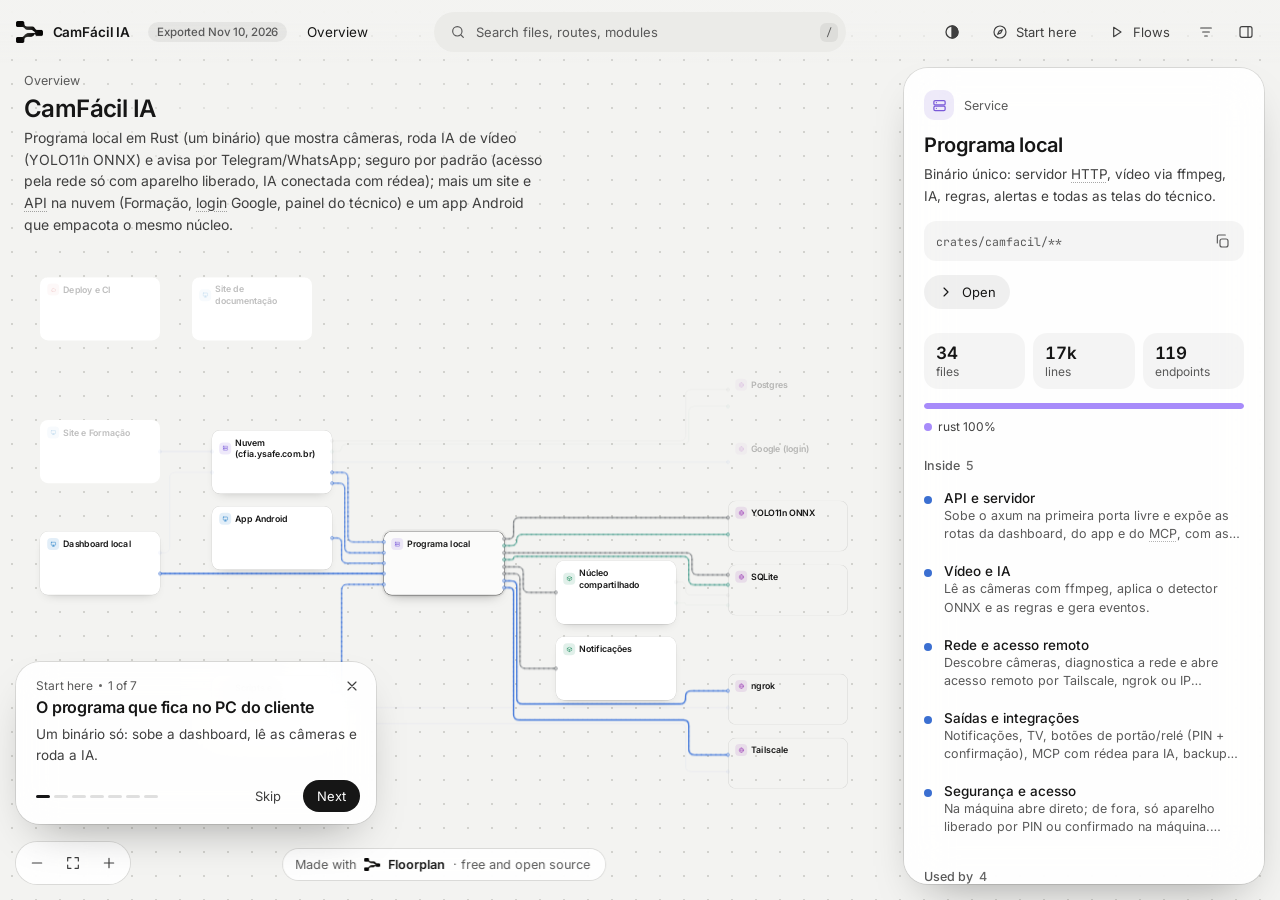
